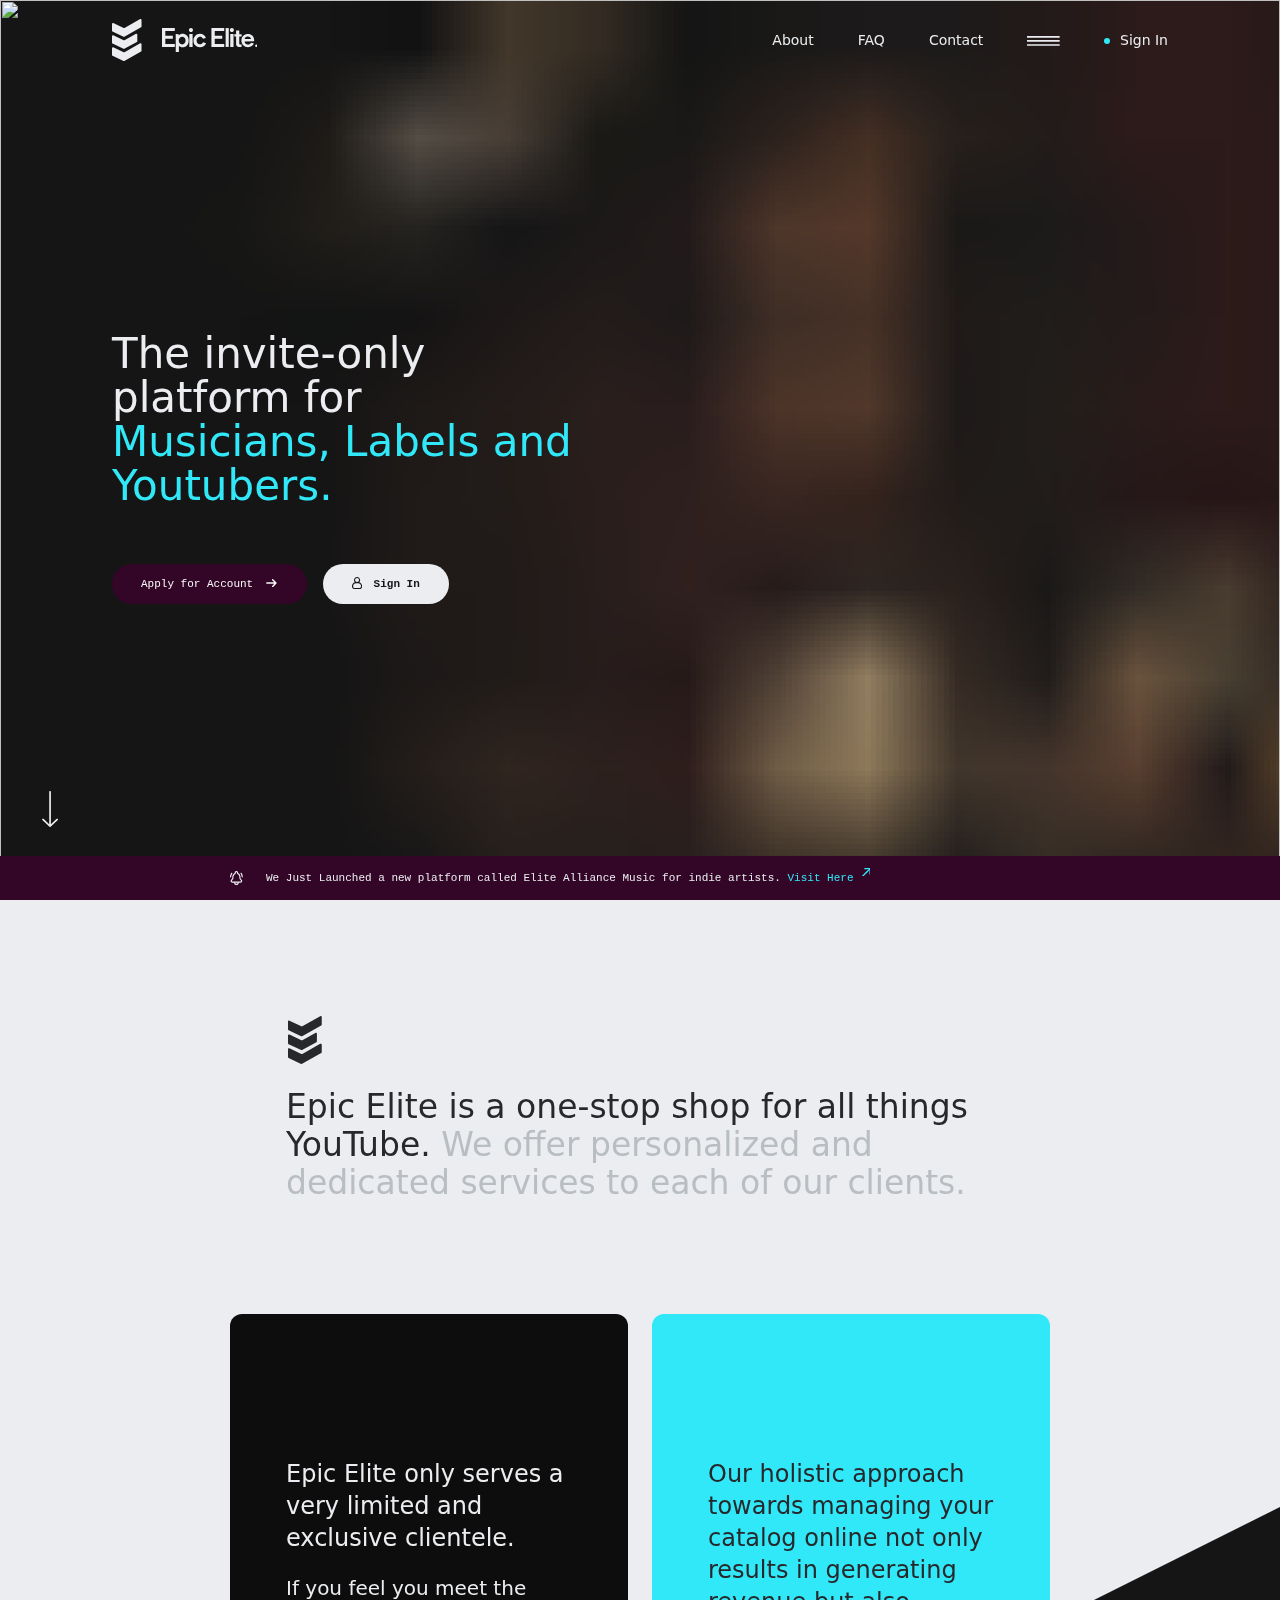
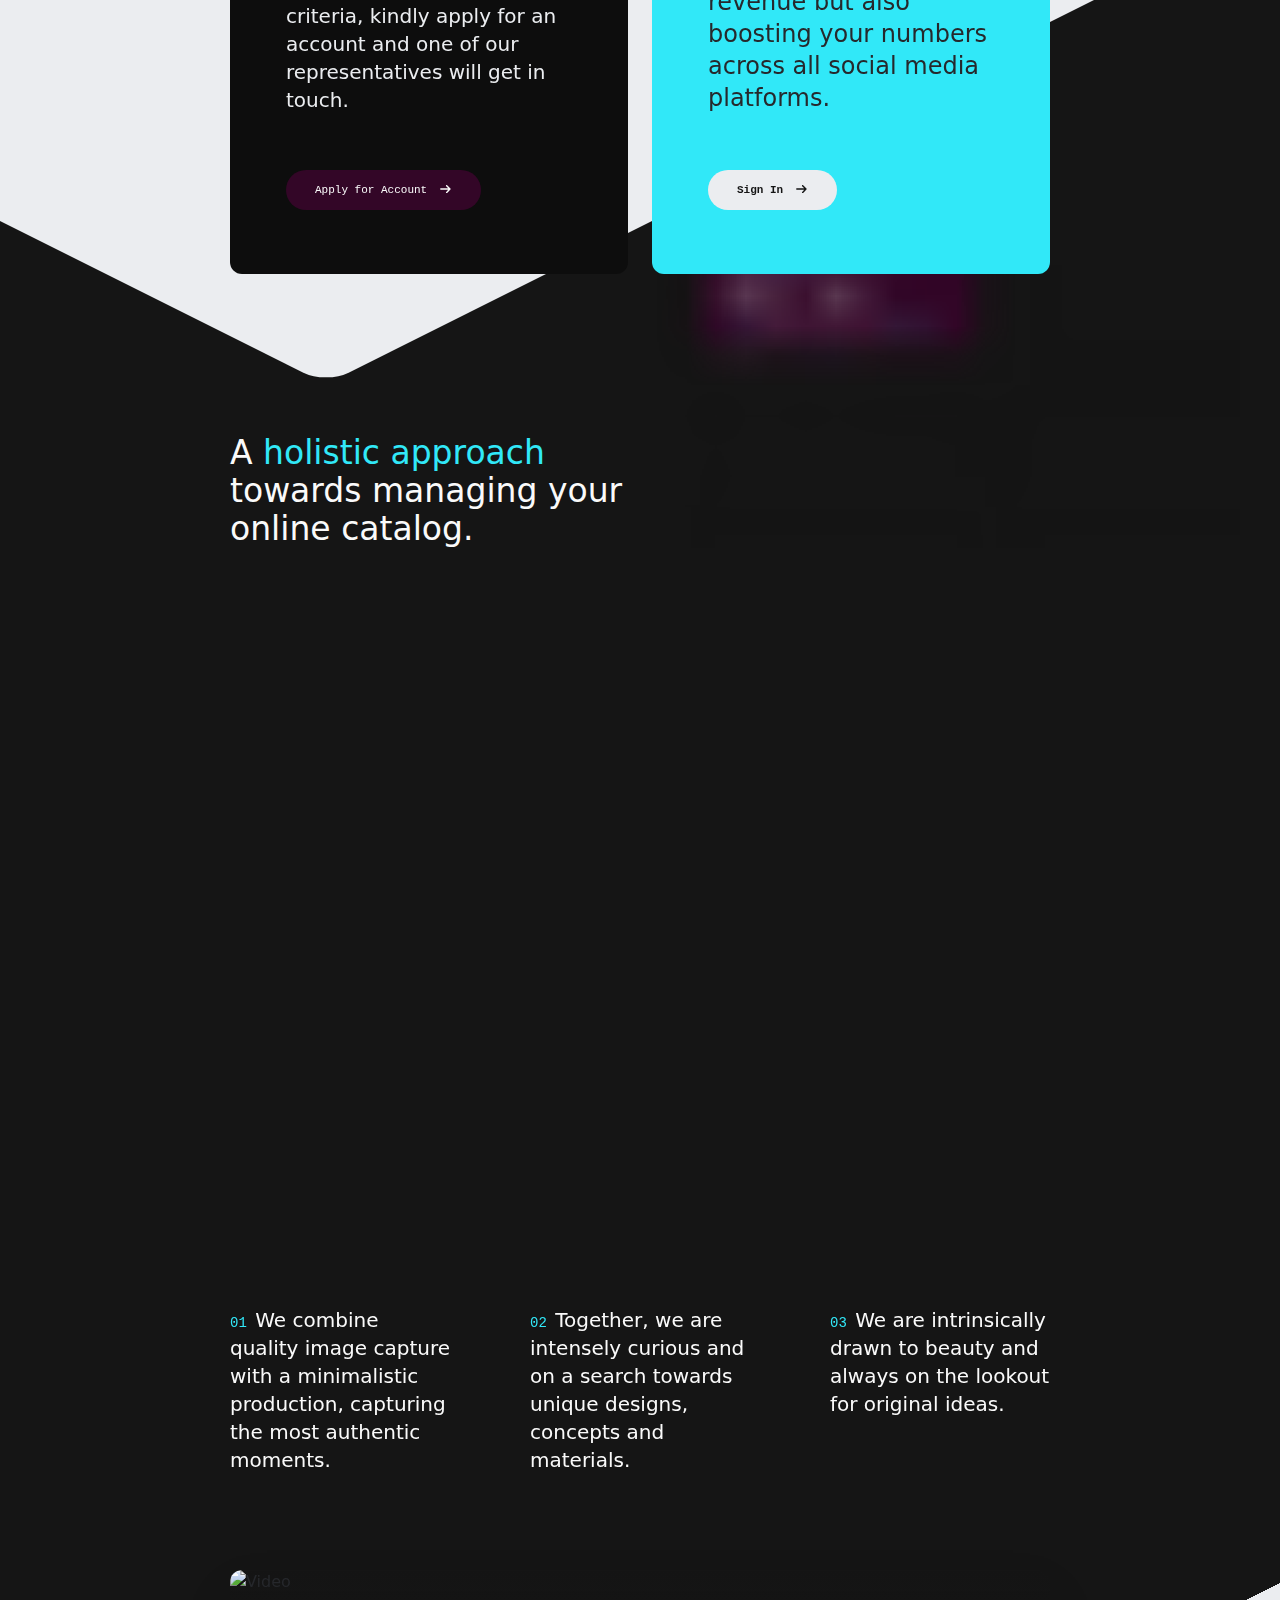
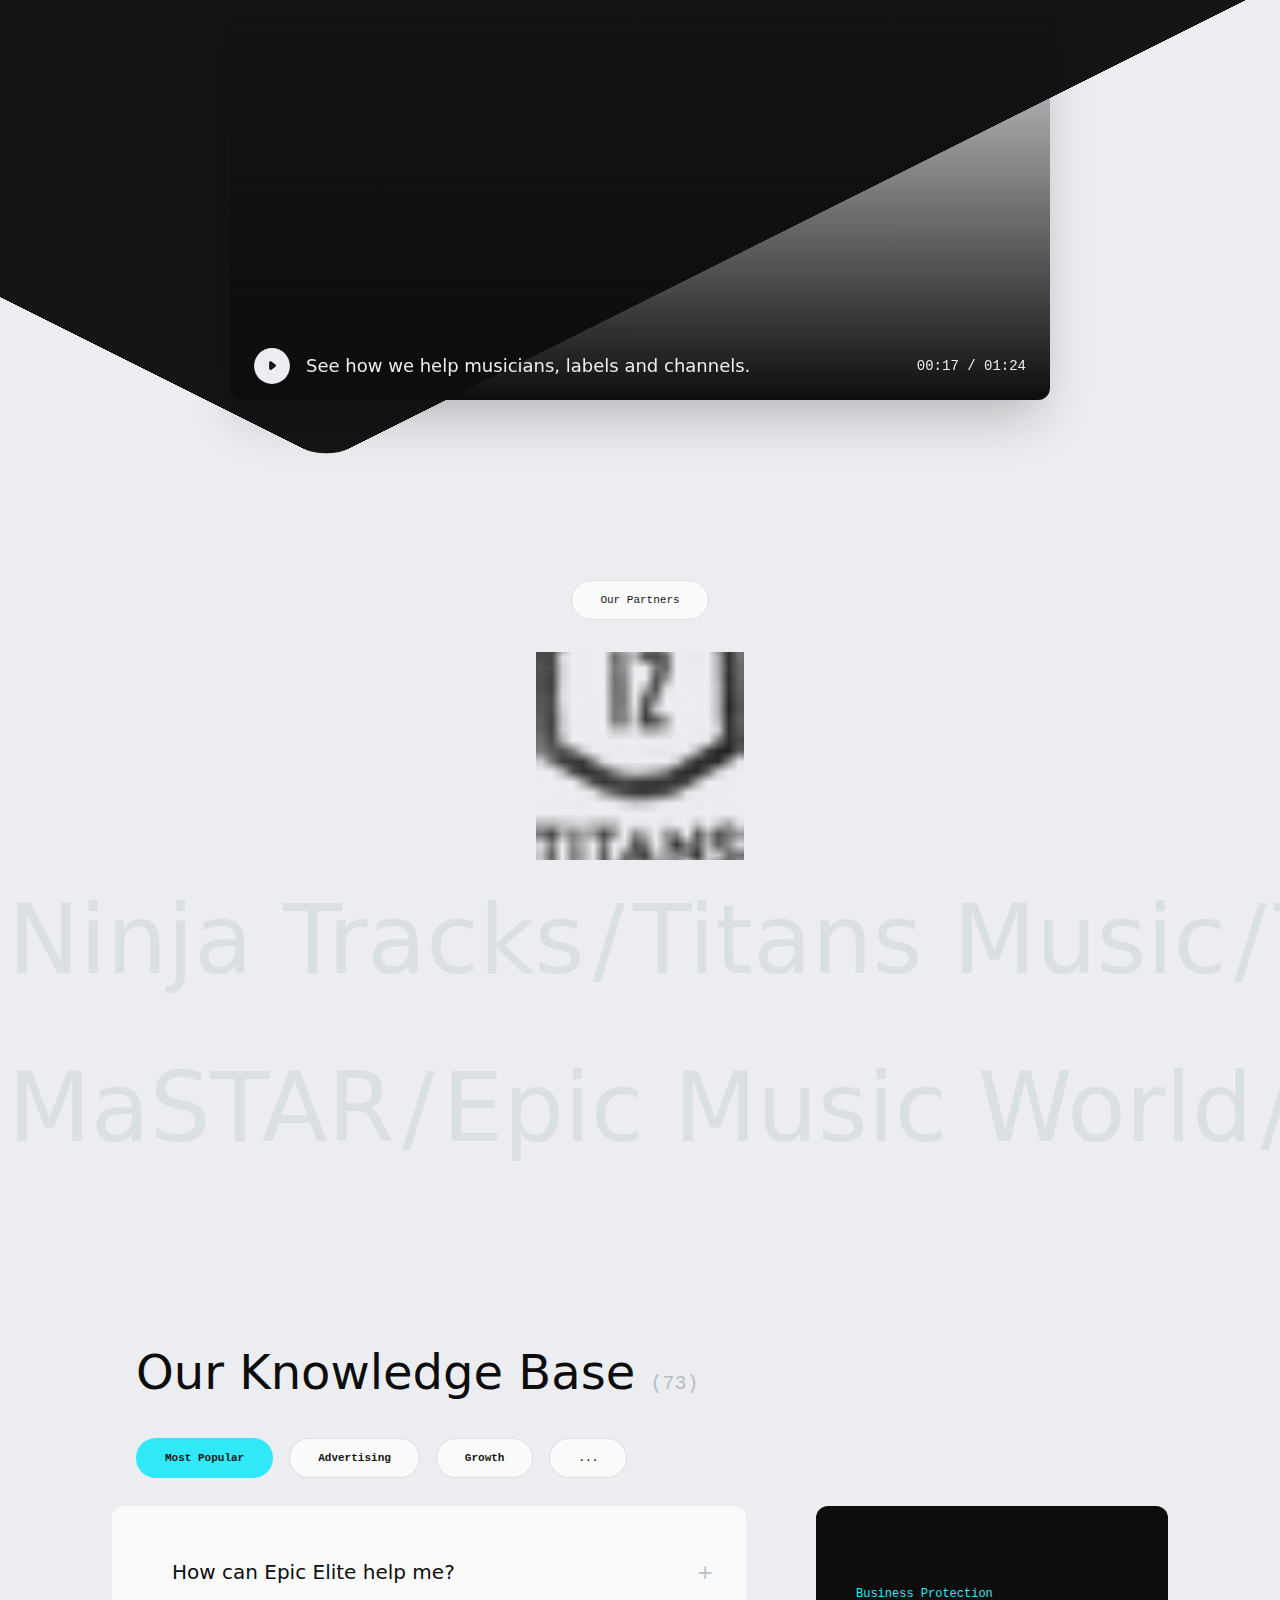
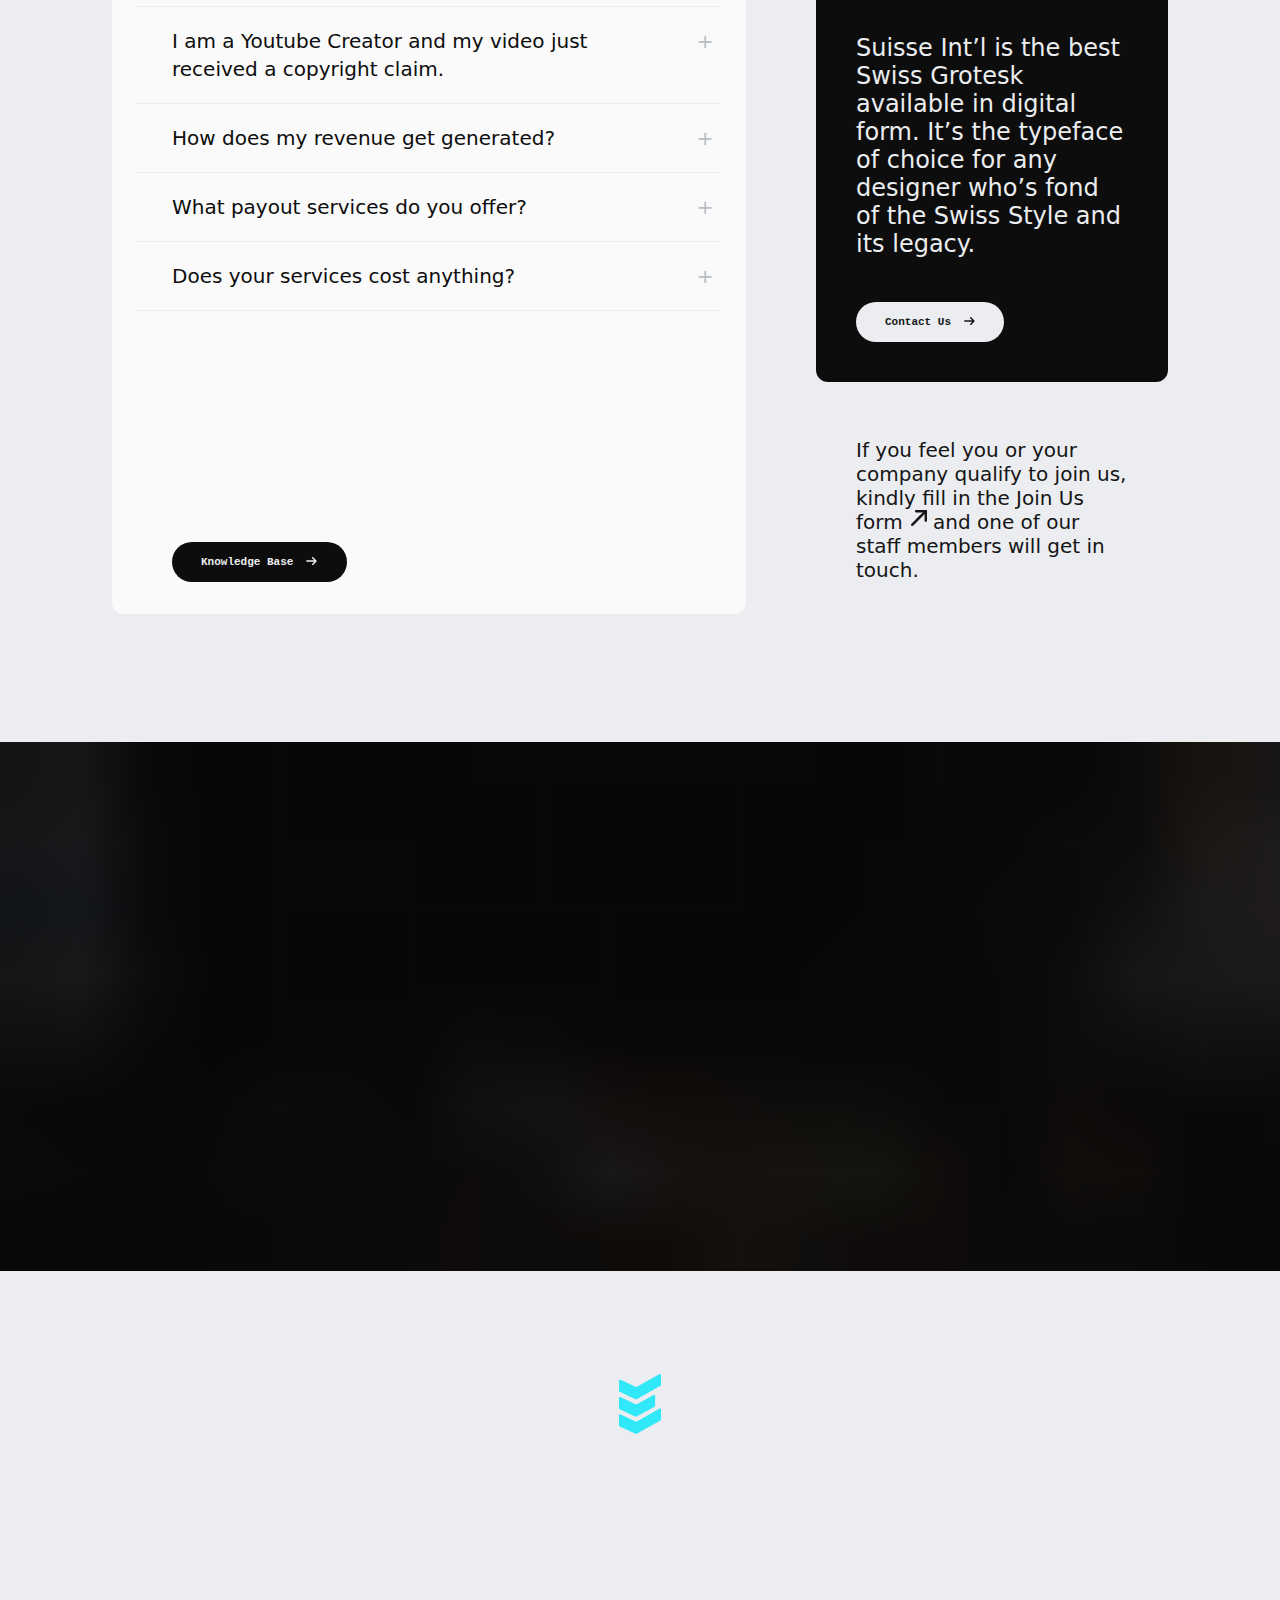
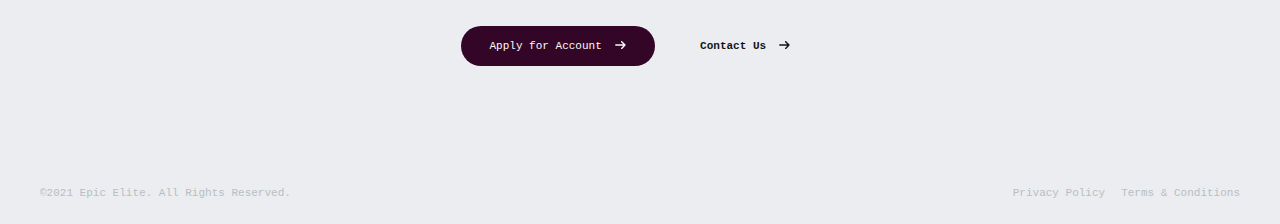
==== index.html @ c5bb192f "Update." ====
<!DOCTYPE html><html class="text-sm xs:text-base " lang="en"><head><meta charSet="utf-8"/><meta http-equiv="x-ua-compatible" content="ie=edge"/><meta name="viewport" content="width=device-width, initial-scale=1, shrink-to-fit=no"/><style data-href="/epic-elite-preview/styles.11c359c28d07f5a5b2ed.css" id="gatsby-global-css">/*! modern-normalize v1.0.0 | MIT License | https://github.com/sindresorhus/modern-normalize */:root{-moz-tab-size:4;-o-tab-size:4;tab-size:4}html{line-height:1.15;-webkit-text-size-adjust:100%}body{margin:0;font-family:system-ui,-apple-system,Segoe UI,Roboto,Helvetica,Arial,sans-serif,Apple Color Emoji,Segoe UI Emoji}hr{height:0;color:inherit}abbr[title]{-webkit-text-decoration:underline dotted;text-decoration:underline dotted}b,strong{font-weight:bolder}code,kbd,pre,samp{font-family:ui-monospace,SFMono-Regular,Consolas,Liberation Mono,Menlo,monospace;font-size:1em}small{font-size:80%}sub,sup{font-size:75%;line-height:0;position:relative;vertical-align:baseline}sub{bottom:-.25em}sup{top:-.5em}table{text-indent:0;border-color:inherit}button,input,optgroup,select,textarea{font-family:inherit;font-size:100%;line-height:1.15;margin:0}button,select{text-transform:none}[type=button],button{-webkit-appearance:button}legend{padding:0}progress{vertical-align:baseline}[type=search]{-webkit-appearance:textfield;outline-offset:-2px}summary{display:list-item}blockquote,dd,dl,figure,h1,h2,h3,h4,h5,h6,hr,p,pre{margin:0}button{background-color:transparent;background-image:none}button:focus{outline:1px dotted;outline:5px auto -webkit-focus-ring-color}fieldset,ol,ul{margin:0;padding:0}ol,ul{list-style:none}html{font-family:ui-sans-serif,system-ui,-apple-system,BlinkMacSystemFont,Segoe UI,Roboto,Helvetica Neue,Arial,Noto Sans,sans-serif,Apple Color Emoji,Segoe UI Emoji,Segoe UI Symbol,Noto Color Emoji;line-height:1.5}body{font-family:inherit;line-height:inherit}*,:after,:before{box-sizing:border-box;border:0 solid}hr{border-top-width:1px}img{border-style:solid}textarea{resize:vertical}input::-moz-placeholder,textarea::-moz-placeholder{color:#a1a1aa}input:-ms-input-placeholder,textarea:-ms-input-placeholder{color:#a1a1aa}input::placeholder,textarea::placeholder{color:#a1a1aa}button{cursor:pointer}table{border-collapse:collapse}h1,h2,h3,h4,h5,h6{font-size:inherit;font-weight:inherit}a{color:inherit;text-decoration:inherit}button,input,optgroup,select,textarea{padding:0;line-height:inherit;color:inherit}code,kbd,pre,samp{font-family:SuisseIntlMono,ui-monospace,SFMono-Regular,Menlo,Monaco,Consolas,Liberation Mono,Courier New,monospace}audio,canvas,embed,iframe,img,object,svg,video{display:block;vertical-align:middle}img,video{max-width:100%;height:auto}@font-face{font-family:SuisseIntl;src:url(/epic-elite-preview/static/SuisseIntl-Light-WebS-f8824be6ed059d45e44c46c1f932674c.woff2) format("woff2"),url(/epic-elite-preview/static/SuisseIntl-Light-WebS-4007d132db6f1e85c725790a48ce0bf6.woff) format("woff");font-weight:300}@font-face{font-family:SuisseIntl;src:url(/epic-elite-preview/static/SuisseIntl-Regular-WebS-5ff578be98a31a99629e8169b3c904de.woff2) format("woff2"),url(/epic-elite-preview/static/SuisseIntl-Regular-WebS-151e90fe9764a5acf5f87de515013ade.woff) format("woff");font-weight:400}@font-face{font-family:SuisseIntl;src:url(/epic-elite-preview/static/SuisseIntl-Medium-WebS-ca8c90bfd9bf7d0f5878b48154778ba2.woff2) format("woff2"),url(/epic-elite-preview/static/SuisseIntl-Medium-WebS-573bd0b47318592eb37b02f3f6112cc3.woff) format("woff");font-weight:500}@font-face{font-family:SuisseIntl-Book;src:url(/epic-elite-preview/static/SuisseIntl-Book-WebS-4b167959e159b3b4cd3cc1da52bb8caf.woff2) format("woff2"),url(/epic-elite-preview/static/SuisseIntl-Book-WebS-9c6cf158dfda674372c319f5f27ee420.woff) format("woff");font-weight:400}@font-face{font-family:SuisseIntlMono;src:url(/epic-elite-preview/static/SuisseIntlMono-Regular-WebS-38ff3aaf29e0e91bfab7ce8d42f4fb6e.woff2) format("woff2"),url(/epic-elite-preview/static/SuisseIntlMono-Regular-WebS-63fe7003e4765cb9dc48a9b62ec80e4e.woff) format("woff");font-weight:400}@font-face{font-family:SuisseIntlMono;src:url(/epic-elite-preview/static/SuisseIntlMono-Bold-WebS-b13ec246a9d23d442c536a3d70c9d8c6.woff2) format("woff2"),url(/epic-elite-preview/static/SuisseIntlMono-Bold-WebS-769e8296e15767ceac8d1a0e353f5a63.woff) format("woff");font-weight:700}.container{box-sizing:content-box;margin-left:auto;margin-right:auto;max-width:820px;padding-left:2.25rem;padding-right:2.25rem}@media (min-width:640px){.container{padding-left:4rem;padding-right:4rem}}@media (min-width:768px){.container{padding-left:7rem;padding-right:7rem}}.wide-container{box-sizing:content-box;margin-left:auto;margin-right:auto;max-width:820px;padding-left:2.25rem;padding-right:2.25rem}@media (min-width:640px){.wide-container{padding-left:4rem;padding-right:4rem}}@media (min-width:768px){.wide-container{padding-left:7rem;padding-right:7rem}}@media (min-width:1280px){.wide-container{max-width:1056px}}.space-y-1>:not([hidden])~:not([hidden]){--tw-space-y-reverse:0;margin-top:calc(0.25rem*(1 - var(--tw-space-y-reverse)));margin-bottom:calc(0.25rem*var(--tw-space-y-reverse))}.space-y-2>:not([hidden])~:not([hidden]){--tw-space-y-reverse:0;margin-top:calc(0.5rem*(1 - var(--tw-space-y-reverse)));margin-bottom:calc(0.5rem*var(--tw-space-y-reverse))}.space-x-4>:not([hidden])~:not([hidden]){--tw-space-x-reverse:0;margin-right:calc(1rem*var(--tw-space-x-reverse));margin-left:calc(1rem*(1 - var(--tw-space-x-reverse)))}.space-x-5>:not([hidden])~:not([hidden]){--tw-space-x-reverse:0;margin-right:calc(1.25rem*var(--tw-space-x-reverse));margin-left:calc(1.25rem*(1 - var(--tw-space-x-reverse)))}.space-y-10>:not([hidden])~:not([hidden]){--tw-space-y-reverse:0;margin-top:calc(2.5rem*(1 - var(--tw-space-y-reverse)));margin-bottom:calc(2.5rem*var(--tw-space-y-reverse))}.space-x-11>:not([hidden])~:not([hidden]){--tw-space-x-reverse:0;margin-right:calc(2.75rem*var(--tw-space-x-reverse));margin-left:calc(2.75rem*(1 - var(--tw-space-x-reverse)))}.space-y-14>:not([hidden])~:not([hidden]){--tw-space-y-reverse:0;margin-top:calc(3.5rem*(1 - var(--tw-space-y-reverse)));margin-bottom:calc(3.5rem*var(--tw-space-y-reverse))}.space-y-20>:not([hidden])~:not([hidden]){--tw-space-y-reverse:0;margin-top:calc(5rem*(1 - var(--tw-space-y-reverse)));margin-bottom:calc(5rem*var(--tw-space-y-reverse))}.space-y-24>:not([hidden])~:not([hidden]){--tw-space-y-reverse:0;margin-top:calc(6rem*(1 - var(--tw-space-y-reverse)));margin-bottom:calc(6rem*var(--tw-space-y-reverse))}.bg-primary{--tw-bg-opacity:1;background-color:rgba(49,232,248,var(--tw-bg-opacity))}.bg-secondary{--tw-bg-opacity:1;background-color:rgba(51,6,39,var(--tw-bg-opacity))}.bg-n-100{--tw-bg-opacity:1;background-color:rgba(250,250,250,var(--tw-bg-opacity))}.bg-n-200{--tw-bg-opacity:1;background-color:rgba(235,237,240,var(--tw-bg-opacity))}.bg-n-300{--tw-bg-opacity:1;background-color:rgba(218,223,226,var(--tw-bg-opacity))}.bg-n-800{--tw-bg-opacity:1;background-color:rgba(21,21,21,var(--tw-bg-opacity))}.bg-n-900{--tw-bg-opacity:1;background-color:rgba(13,13,13,var(--tw-bg-opacity))}.bg-gradient-to-t{background-image:linear-gradient(0deg,var(--tw-gradient-stops))}.bg-gradient-to-b{background-image:linear-gradient(180deg,var(--tw-gradient-stops))}.from-transparent{--tw-gradient-from:transparent;--tw-gradient-stops:var(--tw-gradient-from),var(--tw-gradient-to,transparent)}.from-n-900{--tw-gradient-from:#0d0d0d;--tw-gradient-stops:var(--tw-gradient-from),var(--tw-gradient-to,rgba(13,13,13,0))}.to-transparent{--tw-gradient-to:transparent}.to-n-800{--tw-gradient-to:#151515}.border-transparent{border-color:transparent}.border-n-300{--tw-border-opacity:1;border-color:rgba(218,223,226,var(--tw-border-opacity))}.rounded-xl{border-radius:.75rem}.rounded-2xl{border-radius:1rem}.rounded-full{border-radius:9999px}.border{border-width:1px}.border-b{border-bottom-width:1px}.box-border{box-sizing:border-box}.block{display:block}.inline-block{display:inline-block}.inline{display:inline}.flex{display:flex}.table{display:table}.hidden{display:none}.flex-row{flex-direction:row}.flex-col{flex-direction:column}.flex-wrap{flex-wrap:wrap}.items-start{align-items:flex-start}.items-end{align-items:flex-end}.items-center{align-items:center}.justify-center{justify-content:center}.justify-between{justify-content:space-between}.flex-1{flex:1 1 0%}.flex-grow{flex-grow:1}.children\:flex-shrink-0>*,.flex-shrink-0{flex-shrink:0}.font-mono{font-family:SuisseIntlMono,ui-monospace,SFMono-Regular,Menlo,Monaco,Consolas,Liberation Mono,Courier New,monospace}.font-base{font-family:SuisseIntl,ui-sans-serif,system-ui,-apple-system,BlinkMacSystemFont,Segoe UI,Roboto,Helvetica Neue,Arial,Noto Sans,sans-serif,Apple Color Emoji,Segoe UI Emoji,Segoe UI Symbol,Noto Color Emoji}.font-book{font-family:SuisseIntl-Book,ui-sans-serif,system-ui,-apple-system,BlinkMacSystemFont,Segoe UI,Roboto,Helvetica Neue,Arial,Noto Sans,sans-serif,Apple Color Emoji,Segoe UI Emoji,Segoe UI Symbol,Noto Color Emoji}.font-light{font-weight:300}.font-normal{font-weight:400}.font-medium{font-weight:500}.font-bold{font-weight:700}.h-1{height:.25rem}.h-3{height:.75rem}.h-20{height:5rem}.h-52{height:13rem}.h-430{height:430px}.h-620{height:620px}.h-1000{height:1056px}.h-1\.5{height:.375rem}.h-full{height:100%}.h-screen{height:100vh}@supports (-webkit-touch-callout:none){.h-screen{height:-webkit-fill-available}}.text-70{font-size:70%}.text-80{font-size:80%}.text-90{font-size:90%}.text-xs{font-size:.75rem;line-height:1rem}.text-sm{font-size:.875rem;line-height:1.25rem}.text-base{font-size:1rem;line-height:1.5rem}.text-lg{font-size:1.125rem}.text-lg,.text-xl{line-height:1.75rem}.text-xl{font-size:1.25rem}.text-2xl{font-size:1.5rem;line-height:2rem}.text-3xl{font-size:1.875rem;line-height:2.25rem}.text-4xl{font-size:2.25rem;line-height:2.5rem}.text-5xl{font-size:3rem;line-height:1}.text-6xl{font-size:3.75rem;line-height:1}.text-2xs{font-size:.6875rem;line-height:.875rem}.text-3\.5xl{font-size:2.0625rem;line-height:2.375rem}.text-4\.5xl{font-size:2.625rem;line-height:2.75rem}.leading-5{line-height:1.25rem}.leading-6{line-height:1.5rem}.leading-7{line-height:1.75rem}.leading-8{line-height:2rem}.mt-2{margin-top:.5rem}.mr-2{margin-right:.5rem}.ml-2{margin-left:.5rem}.mr-3{margin-right:.75rem}.ml-3{margin-left:.75rem}.mr-4{margin-right:1rem}.ml-4{margin-left:1rem}.mt-5{margin-top:1.25rem}.mb-5{margin-bottom:1.25rem}.mt-6{margin-top:1.5rem}.mb-6{margin-bottom:1.5rem}.mt-8{margin-top:2rem}.mb-9{margin-bottom:2.25rem}.ml-9{margin-left:2.25rem}.mt-10{margin-top:2.5rem}.mt-11{margin-top:2.75rem}.mb-11{margin-bottom:2.75rem}.mb-12{margin-bottom:3rem}.mt-16{margin-top:4rem}.mb-16{margin-bottom:4rem}.mb-20{margin-bottom:5rem}.mr-2\.5{margin-right:.625rem}.-mt-20{margin-top:-5rem}.-mb-260{margin-bottom:-260px}.-mt-360{margin-top:-360px}.max-h-0{max-height:0}.max-h-60{max-height:15rem}.max-w-480{max-width:480px}.min-h-11{min-height:2.75rem}.min-h-36{min-height:9rem}.min-h-260{min-height:260px}.min-h-360{min-height:360px}.min-h-480{min-height:480px}.min-h-560{min-height:560px}.min-h-full{min-height:100%}.min-h-screen{min-height:100vh}@supports (-webkit-touch-callout:none){.min-h-screen{min-height:-webkit-fill-available}}.object-cover{-o-object-fit:cover;object-fit:cover}.opacity-0{opacity:0}.focus\:outline-none:focus{outline:2px solid transparent;outline-offset:2px}.overflow-hidden{overflow:hidden}.overflow-y-auto{overflow-y:auto}.overflow-x-hidden{overflow-x:hidden}.p-5{padding:1.25rem}.px-2{padding-left:.5rem;padding-right:.5rem}.py-3{padding-top:.75rem;padding-bottom:.75rem}.py-4{padding-top:1rem;padding-bottom:1rem}.py-5{padding-top:1.25rem;padding-bottom:1.25rem}.px-6{padding-left:1.5rem;padding-right:1.5rem}.px-7{padding-left:1.75rem;padding-right:1.75rem}.px-8{padding-left:2rem;padding-right:2rem}.px-9{padding-left:2.25rem;padding-right:2.25rem}.px-10{padding-left:2.5rem;padding-right:2.5rem}.px-12{padding-left:3rem;padding-right:3rem}.py-14{padding-top:3.5rem;padding-bottom:3.5rem}.px-14{padding-left:3.5rem;padding-right:3.5rem}.py-24{padding-top:6rem;padding-bottom:6rem}.py-28{padding-top:7rem;padding-bottom:7rem}.pt-1{padding-top:.25rem}.pb-3{padding-bottom:.75rem}.pt-4{padding-top:1rem}.pt-6{padding-top:1.5rem}.pb-8{padding-bottom:2rem}.pl-9{padding-left:2.25rem}.pb-12{padding-bottom:3rem}.pt-14{padding-top:3.5rem}.pb-14{padding-bottom:3.5rem}.pb-16{padding-bottom:4rem}.pt-20{padding-top:5rem}.pt-32{padding-top:8rem}.pt-36{padding-top:9rem}.pt-40{padding-top:10rem}.fixed{position:fixed}.absolute{position:absolute}.relative{position:relative}.inset-0{top:0;right:0;bottom:0;left:0}.top-0{top:0}.left-0{left:0}.bottom-1{bottom:.25rem}.left-8{left:2rem}.bottom-20{bottom:5rem}.bottom-px{bottom:1px}.left-px{left:1px}.bottom-1\.5{bottom:.375rem}.-top-3{top:-.75rem}.top-1\/2{top:50%}.left-1\/2{left:50%}.resize{resize:both}*{--tw-shadow:0 0 transparent}.shadow-2xl{--tw-shadow:0 25px 50px -12px rgba(0,0,0,0.25);box-shadow:var(--tw-ring-offset-shadow,0 0 transparent),var(--tw-ring-shadow,0 0 transparent),var(--tw-shadow)}*{--tw-ring-inset:var(--tw-empty,/*!*/ /*!*/);--tw-ring-offset-width:0px;--tw-ring-offset-color:#fff;--tw-ring-color:rgba(59,130,246,0.5);--tw-ring-offset-shadow:0 0 transparent;--tw-ring-shadow:0 0 transparent}.focus\:ring-4:focus{--tw-ring-offset-shadow:var(--tw-ring-inset) 0 0 0 var(--tw-ring-offset-width) var(--tw-ring-offset-color);--tw-ring-shadow:var(--tw-ring-inset) 0 0 0 calc(4px + var(--tw-ring-offset-width)) var(--tw-ring-color);box-shadow:var(--tw-ring-offset-shadow),var(--tw-ring-shadow),var(--tw-shadow,0 0 transparent)}.text-center{text-align:center}.text-primary{--tw-text-opacity:1;color:rgba(49,232,248,var(--tw-text-opacity))}.text-n-100{--tw-text-opacity:1;color:rgba(250,250,250,var(--tw-text-opacity))}.text-n-200{--tw-text-opacity:1;color:rgba(235,237,240,var(--tw-text-opacity))}.text-n-300{--tw-text-opacity:1;color:rgba(218,223,226,var(--tw-text-opacity))}.text-n-400{--tw-text-opacity:1;color:rgba(184,190,194,var(--tw-text-opacity))}.text-n-700{--tw-text-opacity:1;color:rgba(38,40,44,var(--tw-text-opacity))}.text-n-800{--tw-text-opacity:1;color:rgba(21,21,21,var(--tw-text-opacity))}.hover\:text-n-900:hover,.text-n-900{--tw-text-opacity:1;color:rgba(13,13,13,var(--tw-text-opacity))}.uppercase{text-transform:uppercase}.hover\:underline:hover{text-decoration:underline}.align-middle{vertical-align:middle}.whitespace-nowrap{white-space:nowrap}.w-1{width:.25rem}.w-9{width:2.25rem}.w-52{width:13rem}.w-600{width:600px}.w-1000{width:1056px}.w-1\.5{width:.375rem}.w-1\/2{width:50%}.w-11\/12{width:91.666667%}.w-full{width:100%}.z-10{z-index:10}.transform{--tw-translate-x:0;--tw-translate-y:0;--tw-rotate:0;--tw-skew-x:0;--tw-skew-y:0;--tw-scale-x:1;--tw-scale-y:1;transform:translateX(var(--tw-translate-x)) translateY(var(--tw-translate-y)) rotate(var(--tw-rotate)) skewX(var(--tw-skew-x)) skewY(var(--tw-skew-y)) scaleX(var(--tw-scale-x)) scaleY(var(--tw-scale-y))}.origin-left{transform-origin:left}.origin-top-left{transform-origin:top left}.scale-x-200{--tw-scale-x:2}.rotate-90{--tw-rotate:90deg}.-rotate-135{--tw-rotate:-135deg}.translate-x-24{--tw-translate-x:6rem}.-translate-x-1\/2{--tw-translate-x:-50%}.-translate-x-1\/3{--tw-translate-x:-33.333333%}.translate-y-620{--tw-translate-y:620px}.-translate-y-1\/2{--tw-translate-y:-50%}.transition-all{transition-property:all;transition-timing-function:cubic-bezier(.4,0,.2,1);transition-duration:.15s}.ease-out{transition-timing-function:cubic-bezier(0,0,.2,1)}.duration-1000{transition-duration:1s}@-webkit-keyframes spin{to{transform:rotate(1turn)}}@keyframes spin{to{transform:rotate(1turn)}}@-webkit-keyframes ping{75%,to{transform:scale(2);opacity:0}}@keyframes ping{75%,to{transform:scale(2);opacity:0}}@-webkit-keyframes pulse{50%{opacity:.5}}@keyframes pulse{50%{opacity:.5}}@-webkit-keyframes bounce{0%,to{transform:translateY(-25%);-webkit-animation-timing-function:cubic-bezier(.8,0,1,1);animation-timing-function:cubic-bezier(.8,0,1,1)}50%{transform:none;-webkit-animation-timing-function:cubic-bezier(0,0,.2,1);animation-timing-function:cubic-bezier(0,0,.2,1)}}@keyframes bounce{0%,to{transform:translateY(-25%);-webkit-animation-timing-function:cubic-bezier(.8,0,1,1);animation-timing-function:cubic-bezier(.8,0,1,1)}50%{transform:none;-webkit-animation-timing-function:cubic-bezier(0,0,.2,1);animation-timing-function:cubic-bezier(0,0,.2,1)}}@-webkit-keyframes moveLine{to{transform:translateX(-65%)}}@keyframes moveLine{to{transform:translateX(-65%)}}@-webkit-keyframes moveLineReverse{0%{transform:translateX(-65%)}to{transform:translateX(0)}}@keyframes moveLineReverse{0%{transform:translateX(-65%)}to{transform:translateX(0)}}.animate-move-line{-webkit-animation:moveLine 12s linear infinite;animation:moveLine 12s linear infinite}.animate-move-line-paused{-webkit-animation:moveLine 12s linear infinite paused;animation:moveLine 12s linear infinite paused}.animate-move-line-reverse{-webkit-animation:moveLineReverse 12s linear infinite;animation:moveLineReverse 12s linear infinite}.animate-move-line-reverse-paused{-webkit-animation:moveLineReverse 12s linear infinite paused;animation:moveLineReverse 12s linear infinite paused}@media (min-width:640px){.sm\:flex{display:flex}.sm\:justify-between{justify-content:space-between}.sm\:-mx-10{margin-left:-2.5rem;margin-right:-2.5rem}.sm\:px-0{padding-left:0;padding-right:0}.sm\:py-6{padding-top:1.5rem;padding-bottom:1.5rem}.sm\:px-10{padding-left:2.5rem;padding-right:2.5rem}.sm\:px-28{padding-left:7rem;padding-right:7rem}.sm\:w-1\/2{width:50%}}@media (min-width:768px){.md\:block{display:block}.md\:hidden{display:none}.md\:text-4xl{font-size:2.25rem;line-height:2.5rem}.md\:text-4\.5xl{font-size:2.625rem;line-height:2.75rem}.md\:mb-20{margin-bottom:5rem}.md\:mt-32{margin-top:8rem}.md\:max-h-40{max-height:10rem}.md\:px-14{padding-left:3.5rem;padding-right:3.5rem}.md\:px-28{padding-left:7rem;padding-right:7rem}.md\:pl-6{padding-left:1.5rem}}@media (min-width:1024px){.lg\:space-y-0>:not([hidden])~:not([hidden]){--tw-space-y-reverse:0;margin-top:calc(0px*(1 - var(--tw-space-y-reverse)));margin-bottom:calc(0px*var(--tw-space-y-reverse))}.lg\:space-x-4>:not([hidden])~:not([hidden]){--tw-space-x-reverse:0;margin-right:calc(1rem*var(--tw-space-x-reverse));margin-left:calc(1rem*(1 - var(--tw-space-x-reverse)))}.lg\:space-x-6>:not([hidden])~:not([hidden]){--tw-space-x-reverse:0;margin-right:calc(1.5rem*var(--tw-space-x-reverse));margin-left:calc(1.5rem*(1 - var(--tw-space-x-reverse)))}.lg\:space-y-8>:not([hidden])~:not([hidden]){--tw-space-y-reverse:0;margin-top:calc(2rem*(1 - var(--tw-space-y-reverse)));margin-bottom:calc(2rem*var(--tw-space-y-reverse))}.lg\:block{display:block}.lg\:inline{display:inline}.lg\:flex-row{flex-direction:row}.lg\:items-stretch{align-items:stretch}.lg\:text-xl{font-size:1.25rem;line-height:1.75rem}.lg\:text-5xl{font-size:3rem;line-height:1}.lg\:text-8xl{font-size:6rem;line-height:1}.lg\:leading-6{line-height:1.5rem}.lg\:leading-7{line-height:1.75rem}.lg\:mb-0{margin-bottom:0}.lg\:ml-4{margin-left:1rem}.lg\:mt-7{margin-top:1.75rem}.lg\:mb-8{margin-bottom:2rem}.lg\:mt-10{margin-top:2.5rem}.lg\:mb-11{margin-bottom:2.75rem}.lg\:mt-14{margin-top:3.5rem}.lg\:mb-24{margin-bottom:6rem}.lg\:mb-32{margin-bottom:8rem}.lg\:mt-36{margin-top:9rem}.lg\:max-h-60{max-height:15rem}.lg\:py-5{padding-top:1.25rem;padding-bottom:1.25rem}.lg\:px-6{padding-left:1.5rem;padding-right:1.5rem}.lg\:px-7{padding-left:1.75rem;padding-right:1.75rem}.lg\:py-8{padding-top:2rem;padding-bottom:2rem}.lg\:px-10{padding-left:2.5rem;padding-right:2.5rem}.lg\:pb-4{padding-bottom:1rem}.lg\:pt-6{padding-top:1.5rem}.lg\:pb-10{padding-bottom:2.5rem}.lg\:pb-40{padding-bottom:10rem}.lg\:static{position:static}.lg\:w-1\/2{width:50%}.lg\:w-1\/3{width:33.333333%}.lg\:w-2\/5{width:40%}.lg\:w-3\/5{width:60%}.lg\:-translate-x-0,.lg\:translate-x-0{--tw-translate-x:0px}.lg\:translate-y-0{--tw-translate-y:0px}.lg\:-translate-y-1\/2{--tw-translate-y:-50%}}@media (min-width:1280px){.xl\:max-h-40{max-height:10rem}.xl\:w-2\/6{width:33.333333%}}@media (min-width:420px){.xs\:text-base{font-size:1rem;line-height:1.5rem}.xs\:min-h-560{min-height:560px}.xs\:min-h-620{min-height:620px}}</style><meta name="generator" content="Gatsby 2.32.9"/><title data-react-helmet="true">Epic Elite</title><meta data-react-helmet="true" charSet="utf-8"/><meta data-react-helmet="true" name="description" content="An Exclusive, Invitation-only Service, for Musicians, Labels and YouTube Channels."/><meta data-react-helmet="true" property="og:title" content="Epic Elite"/><meta data-react-helmet="true" property="og:description" content="An Exclusive, Invitation-only Service, for Musicians, Labels and YouTube Channels."/><meta data-react-helmet="true" property="og:type" content="website"/><link rel="icon" href="/epic-elite-preview/favicon-32x32.png?v=8f81ff68b4ceff0e3e2f33821e4aaac2" type="image/png"/><link rel="icon" href="/epic-elite-preview/favicon.svg?v=8f81ff68b4ceff0e3e2f33821e4aaac2" type="image/svg+xml"/><link rel="manifest" href="/epic-elite-preview/manifest.webmanifest" crossorigin="anonymous"/><link rel="apple-touch-icon" sizes="48x48" href="/epic-elite-preview/icons/icon-48x48.png?v=8f81ff68b4ceff0e3e2f33821e4aaac2"/><link rel="apple-touch-icon" sizes="72x72" href="/epic-elite-preview/icons/icon-72x72.png?v=8f81ff68b4ceff0e3e2f33821e4aaac2"/><link rel="apple-touch-icon" sizes="96x96" href="/epic-elite-preview/icons/icon-96x96.png?v=8f81ff68b4ceff0e3e2f33821e4aaac2"/><link rel="apple-touch-icon" sizes="144x144" href="/epic-elite-preview/icons/icon-144x144.png?v=8f81ff68b4ceff0e3e2f33821e4aaac2"/><link rel="apple-touch-icon" sizes="192x192" href="/epic-elite-preview/icons/icon-192x192.png?v=8f81ff68b4ceff0e3e2f33821e4aaac2"/><link rel="apple-touch-icon" sizes="256x256" href="/epic-elite-preview/icons/icon-256x256.png?v=8f81ff68b4ceff0e3e2f33821e4aaac2"/><link rel="apple-touch-icon" sizes="384x384" href="/epic-elite-preview/icons/icon-384x384.png?v=8f81ff68b4ceff0e3e2f33821e4aaac2"/><link rel="apple-touch-icon" sizes="512x512" href="/epic-elite-preview/icons/icon-512x512.png?v=8f81ff68b4ceff0e3e2f33821e4aaac2"/><style>.gatsby-image-wrapper{position:relative;overflow:hidden}.gatsby-image-wrapper img{all:inherit;bottom:0;height:100%;left:0;margin:0;max-width:none;padding:0;position:absolute;right:0;top:0;width:100%;object-fit:cover}.gatsby-image-wrapper [data-main-image]{opacity:0;transform:translateZ(0);transition:opacity .25s linear;will-change:opacity}.gatsby-image-wrapper-constrained{display:inline-block}</style><noscript><style>.gatsby-image-wrapper noscript [data-main-image]{opacity:1!important}.gatsby-image-wrapper [data-placeholder-image]{opacity:0!important}</style></noscript><script type="module">const e="undefined"!=typeof HTMLImageElement&&"loading"in HTMLImageElement.prototype;e&&document.body.addEventListener("load",(function(e){if(void 0===e.target.dataset.mainImage)return;if(void 0===e.target.dataset.gatsbyImageSsr)return;const t=e.target;let a=null,n=t;for(;null===a&&n;)void 0!==n.parentNode.dataset.gatsbyImageWrapper&&(a=n.parentNode),n=n.parentNode;const o=a.querySelector("[data-placeholder-image]"),r=new Image;r.src=t.currentSrc,r.decode().catch((()=>{})).then((()=>{t.style.opacity=1,o&&(o.style.opacity=0,o.style.transition="opacity 500ms linear")}))}),!0);</script><link as="script" rel="preload" href="/epic-elite-preview/webpack-runtime-8a21cb312d796d2751f6.js"/><link as="script" rel="preload" href="/epic-elite-preview/framework-dbb498007a7447f28d8e.js"/><link as="script" rel="preload" href="/epic-elite-preview/styles-bc72ca78f9bad9fb1f45.js"/><link as="script" rel="preload" href="/epic-elite-preview/app-6b703a1425caf79aadf5.js"/><link as="script" rel="preload" href="/epic-elite-preview/29107295-13f7113f88da008b674a.js"/><link as="script" rel="preload" href="/epic-elite-preview/commons-988664ce38302009ff1f.js"/><link as="script" rel="preload" href="/epic-elite-preview/component---src-pages-index-js-b745244623563af0bdb9.js"/><link as="fetch" rel="preload" href="/epic-elite-preview/page-data/index/page-data.json" crossorigin="anonymous"/><link as="fetch" rel="preload" href="/epic-elite-preview/page-data/sq/d/2468095761.json" crossorigin="anonymous"/><link as="fetch" rel="preload" href="/epic-elite-preview/page-data/app-data.json" crossorigin="anonymous"/></head><body><div id="___gatsby"><div style="outline:none" tabindex="-1" id="gatsby-focus-wrapper"><div class="font-base bg-n-200 text-n-700"><div class="min-h-screen relative bg-n-800 text-n-200"><div class="absolute inset-0 md:hidden"><div data-gatsby-image-wrapper="" style="width:100%;height:60%" class="gatsby-image-wrapper"><img aria-hidden="true" data-placeholder-image="" style="opacity:1;transition:opacity 500ms linear" decoding="async" src="[data-uri]" alt=""/><picture><source type="image/webp" srcSet="/epic-elite-preview/static/1a5d2e75e86411211a6ddc5034a337e2/d15cc/hero-image.webp 1600w" sizes="1600px"/><img data-gatsby-image-ssr="" layout="fixed" data-main-image="" style="object-position:top center;opacity:0" sizes="1600px" decoding="async" loading="eager" src="/epic-elite-preview/static/1a5d2e75e86411211a6ddc5034a337e2/8bb64/hero-image.png" srcSet="/epic-elite-preview/static/1a5d2e75e86411211a6ddc5034a337e2/8bb64/hero-image.png 1600w" alt=""/></picture><noscript><picture><source type="image/webp" srcSet="/epic-elite-preview/static/1a5d2e75e86411211a6ddc5034a337e2/d15cc/hero-image.webp 1600w" sizes="1600px"/><img data-gatsby-image-ssr="" layout="fixed" data-main-image="" style="object-position:top center;opacity:0" sizes="1600px" decoding="async" loading="eager" src="/epic-elite-preview/static/1a5d2e75e86411211a6ddc5034a337e2/8bb64/hero-image.png" srcSet="/epic-elite-preview/static/1a5d2e75e86411211a6ddc5034a337e2/8bb64/hero-image.png 1600w" alt=""/></picture></noscript><script type="module">const t="undefined"!=typeof HTMLImageElement&&"loading"in HTMLImageElement.prototype;if(t){const t=document.querySelectorAll("img[data-main-image]");for(let e of t)e.dataset.src&&(e.setAttribute("src",e.dataset.src),e.removeAttribute("data-src")),e.dataset.srcset&&(e.setAttribute("srcset",e.dataset.srcset),e.removeAttribute("data-srcset")),e.complete&&(e.style.opacity=1)}</script></div><div class="relative -top-3 h-3 bg-gradient-to-b from-transparent to-n-800"></div></div><div class="absolute inset-0 hidden md:block"><div data-gatsby-image-wrapper="" style="width:100%;height:100%" class="gatsby-image-wrapper"><img aria-hidden="true" data-placeholder-image="" style="opacity:1;transition:opacity 500ms linear" decoding="async" src="[data-uri]" alt=""/><picture><source type="image/webp" srcSet="/epic-elite-preview/static/1a5d2e75e86411211a6ddc5034a337e2/d15cc/hero-image.webp 1600w" sizes="1600px"/><img data-gatsby-image-ssr="" layout="fixed" data-main-image="" style="object-position:top center;opacity:0" sizes="1600px" decoding="async" loading="eager" src="/epic-elite-preview/static/1a5d2e75e86411211a6ddc5034a337e2/8bb64/hero-image.png" srcSet="/epic-elite-preview/static/1a5d2e75e86411211a6ddc5034a337e2/8bb64/hero-image.png 1600w" alt=""/></picture><noscript><picture><source type="image/webp" srcSet="/epic-elite-preview/static/1a5d2e75e86411211a6ddc5034a337e2/d15cc/hero-image.webp 1600w" sizes="1600px"/><img data-gatsby-image-ssr="" layout="fixed" data-main-image="" style="object-position:top center;opacity:0" sizes="1600px" decoding="async" loading="eager" src="/epic-elite-preview/static/1a5d2e75e86411211a6ddc5034a337e2/8bb64/hero-image.png" srcSet="/epic-elite-preview/static/1a5d2e75e86411211a6ddc5034a337e2/8bb64/hero-image.png 1600w" alt=""/></picture></noscript><script type="module">const t="undefined"!=typeof HTMLImageElement&&"loading"in HTMLImageElement.prototype;if(t){const t=document.querySelectorAll("img[data-main-image]");for(let e of t)e.dataset.src&&(e.setAttribute("src",e.dataset.src),e.removeAttribute("data-src")),e.dataset.srcset&&(e.setAttribute("srcset",e.dataset.srcset),e.removeAttribute("data-srcset")),e.complete&&(e.style.opacity=1)}</script></div><div class="relative -top-3 h-3 bg-gradient-to-b from-transparent to-n-800"></div></div><div class="relative h-screen min-h-480 xs:min-h-560 flex flex-col justify-between children:flex-shrink-0"><div class="h-20 px-9 md:px-28 flex justify-between items-center"><a href="/" class="block space-x-5"><svg class="text-4.5xl" style="display:inline;height:1em" xmlns="http://www.w3.org/2000/svg" viewBox="0 0 47.741 67.9277"><g fill="currentColor" transform="rotate(0, 23.5, 33.5)"><path transform="matrix(1,0,0,-1,0,47.099)" d="M 0 0 L 0 -10.946 C 0 -11.5 .319 -12.004 .819 -12.241 L 18.63 -20.69 C 19.055 -20.893 19.553 -20.872 19.96 -20.637 L 47.024 -5.416 C 47.468 -5.16 47.741 -4.687 47.741 -4.175 L 47.741 6.479 C 47.741 7.585 46.544 8.274 45.588 7.72 L 20.232 -6.612 C 19.825 -6.85 19.327 -6.87 18.901 -6.669 L 2.046 1.296 C 1.095 1.745 0 1.052 0 0 "></path><path transform="matrix(1,0,0,-1,0,27.571599)" d="M 0 0 L 0 -10.946 C 0 -11.5 .319 -12.004 .819 -12.241 L 18.63 -20.69 C 19.055 -20.893 19.553 -20.872 19.96 -20.637 L 40.203 -9.575 C 40.647 -9.318 40.92 -8.846 40.92 -8.333 L 40.92 2.321 C 40.92 3.426 39.723 4.115 38.768 3.562 L 20.232 -6.613 C 19.825 -6.85 19.327 -6.87 18.901 -6.669 L 2.046 1.296 C 1.095 1.745 0 1.052 0 0 "></path><path transform="matrix(1,0,0,-1,0,7.9153978)" d="M 0 0 L 0 -10.946 C 0 -11.5 .319 -12.004 .819 -12.241 L 18.63 -20.69 C 19.055 -20.893 19.553 -20.872 19.96 -20.637 L 47.024 -5.416 C 47.468 -5.16 47.741 -4.687 47.741 -4.175 L 47.741 6.479 C 47.741 7.585 46.544 8.274 45.588 7.72 L 20.232 -6.612 C 19.825 -6.85 19.327 -6.87 18.901 -6.669 L 2.046 1.296 C 1.095 1.745 0 1.052 0 0 "></path></g></svg><svg class="text-2xl" style="display:inline;height:1em" xmlns="http://www.w3.org/2000/svg" viewBox="0 0 156.787 39.3105"><g fill="currentColor" transform="rotate(0, 78, 19.5)"><path transform="matrix(1,0,0,-1,156.7876,29.016503)" d="M 0 0 C 0 -1.175 -.953 -2.128 -2.128 -2.128 C -3.303 -2.128 -4.255 -1.175 -4.255 0 C -4.255 1.175 -3.303 2.127 -2.128 2.127 C -.953 2.127 0 1.175 0 0 "></path><path transform="matrix(1,0,0,-1,20.9692,.11410141)" d="M 0 0 L 0 -4.833 L -15.533 -4.833 L -15.533 -12.599 L -3.212 -12.599 L -3.212 -17.432 L -15.533 -17.432 L -15.533 -26.146 L 0 -26.146 L 0 -30.979 L -20.969 -30.979 L -20.969 0 Z "></path><path transform="matrix(1,0,0,-1,101.9126,.11410141)" d="M 0 0 L 0 -4.833 L -15.534 -4.833 L -15.534 -12.599 L -3.213 -12.599 L -3.213 -17.432 L -15.534 -17.432 L -15.534 -26.146 L 0 -26.146 L 0 -30.979 L -20.97 -30.979 L -20.97 0 Z "></path><path transform="matrix(1,0,0,-1,145.6655,18.070202)" d="M 0 0 C 0 1.085 -.542 2.087 -1.585 2.964 C -2.628 3.882 -4.006 4.258 -5.675 4.133 C -7.971 3.965 -10.057 2.254 -10.266 -.041 Z M -12.478 5.551 C -10.391 7.43 -7.846 8.348 -4.841 8.348 C .711 8.348 5.928 4.842 5.343 -3.798 L -10.391 -3.964 C -10.391 -5.008 -9.932 -6.093 -9.055 -7.22 C -8.137 -8.305 -6.844 -8.889 -5.174 -8.973 C -2.67 -9.098 -.875 -8.138 .21 -6.051 L 4.968 -7.47 C 4.341 -8.973 3.215 -10.308 1.503 -11.519 C -.208 -12.729 -2.294 -13.313 -4.756 -13.313 C -8.012 -13.313 -10.642 -12.27 -12.646 -10.225 C -14.606 -8.138 -15.608 -5.55 -15.608 -2.504 C -15.608 1.002 -14.564 3.673 -12.478 5.551 "></path><path transform="matrix(1,0,0,-1,0,39.3105)" d="M 109.373 8.323 L 104.258 8.323 L 104.258 39.196 L 109.373 39.196 Z "></path><path transform="matrix(1,0,0,-1,33.0444,26.8876)" d="M 0 0 C 1.532 -.042 2.852 .511 3.915 1.745 C 5.021 2.979 5.573 4.553 5.573 6.383 C 5.573 8.127 5.021 9.658 3.915 10.893 C 2.809 12.126 1.447 12.722 -.212 12.68 C -4.297 12.382 -5.7 9.063 -5.573 6.34 C -5.573 2.639 -3.53 .043 0 0 M -10.593 16.892 L -5.7 16.849 L -5.488 14.637 C -4.126 16.594 -1.999 17.572 .895 17.572 C 3.277 17.572 5.702 16.466 7.702 14.466 C 9.701 12.467 10.935 9.105 10.638 5.318 C 10.17 -1.446 5.446 -4.254 1.703 -4.68 C -1.147 -5.02 -3.53 -4.254 -5.403 -2.34 L -5.36 -12.381 L -10.508 -12.423 Z "></path><path transform="matrix(1,0,0,-1,0,39.3105)" d="M 50.14 8.274 L 44.763 8.274 L 44.763 29.28 L 50.14 29.28 Z M 45.057 33.775 C 43.754 34.994 43.754 37.179 45.057 38.397 C 46.359 39.615 48.46 39.615 49.762 38.397 C 51.065 37.179 51.065 34.994 49.762 33.775 C 48.46 32.557 46.359 32.557 45.057 33.775 "></path><path transform="matrix(1,0,0,-1,0,39.3105)" d="M 117.183 8.274 L 111.805 8.274 L 111.805 29.28 L 117.183 29.28 Z M 112.1 33.775 C 110.797 34.994 110.797 37.179 112.1 38.397 C 113.402 39.615 115.503 39.615 116.804 38.397 C 118.107 37.179 118.107 34.994 116.804 33.775 C 115.503 32.557 113.402 32.557 112.1 33.775 "></path><path transform="matrix(1,0,0,-1,57.981,16.586802)" d="M 0 0 C -.908 -1.156 -1.363 -2.437 -1.321 -3.799 C -1.279 -7.144 .744 -9.869 3.881 -10.075 C 6.317 -10.24 8.506 -8.837 9.291 -6.731 L 14.163 -8.259 C 12.636 -12.677 8.589 -15.195 3.634 -14.989 C .785 -14.865 -1.61 -13.791 -3.551 -11.769 C -5.491 -9.704 -6.44 -7.02 -6.44 -3.758 C -6.44 -.785 -5.409 1.733 -3.304 3.839 C -1.197 5.945 1.157 7.019 3.84 7.06 C 6.524 7.102 8.712 6.481 10.405 5.119 C 12.098 3.798 13.296 2.146 13.956 .206 L 9.207 -1.198 C 7.97 1.238 6.111 2.312 3.675 2.064 C 2.147 1.857 .949 1.196 0 0 "></path><path transform="matrix(1,0,0,-1,118.4692,13.751801)" d="M 0 0 L 0 3.681 L 2.903 3.681 L 2.903 9.473 L 8.071 9.473 L 8.071 3.681 L 11.943 3.681 L 11.943 0 L 8.071 0 L 8.071 -11.125 C 8.071 -12.515 8.624 -13.211 10.429 -13.211 L 11.902 -13.222 L 11.902 -17.284 L 8.256 -17.284 C 6.269 -17.284 5.63 -16.953 4.54 -16.176 C 3.449 -15.398 2.903 -14.11 2.903 -12.311 L 2.903 0 Z "></path></g></svg></a><div class="hidden md:block space-x-11 text-sm font-book"><a href="/">About</a><a href="/">FAQ</a><a href="/">Contact</a><span><svg class="text-70" style="display:inline;height:1em" xmlns="http://www.w3.org/2000/svg" viewBox="0 0 40 12"><g fill="currentColor" transform="rotate(0, 20, 6)"><path transform="matrix(1,0,0,1,0,0)" d="M 0 0 L 40 0 L 40 2 L 0 2 Z"></path><path transform="matrix(1,0,0,1,0,5)" d="M 0 0 L 40 0 L 40 2 L 0 2 Z"></path><path transform="matrix(1,0,0,1,0,10)" d="M 0 0 L 40 0 L 40 2 L 0 2 Z"></path></g></svg></span><a href="/"><span class="w-1.5 h-1.5 bg-primary inline-block align-middle rounded-full mr-2.5"></span>Sign In</a></div><div class="md:hidden text-sm font-book"><button><svg class="text-70" style="display:inline;height:1em" xmlns="http://www.w3.org/2000/svg" viewBox="0 0 40 12"><g fill="currentColor" transform="rotate(0, 20, 6)"><path transform="matrix(1,0,0,1,0,0)" d="M 0 0 L 40 0 L 40 2 L 0 2 Z"></path><path transform="matrix(1,0,0,1,0,5)" d="M 0 0 L 40 0 L 40 2 L 0 2 Z"></path><path transform="matrix(1,0,0,1,0,10)" d="M 0 0 L 40 0 L 40 2 L 0 2 Z"></path></g></svg></button></div></div><div class="px-9 sm:px-28 space-y-14"><div class="max-w-480 text-4xl md:text-4.5xl font-medium">The invite-only platform for<!-- --> <span class="text-primary">Musicians, Labels and Youtubers.</span></div><div class="flex space-x-4"><button class="font-mono text-2xs py-3 px-7 whitespace-nowrap border focus:outline-none focus:ring-4 bg-secondary text-n-100 border-transparent rounded-full ">Apply for Account<svg class="ml-3 relative bottom-px text-90" style="display:inline;height:1em" xmlns="http://www.w3.org/2000/svg" viewBox="-20 -6.5 25 20"><g fill="currentColor" transform="rotate(90, -7.5, 4)"><path d="M 0 0 C .582 .581 .582 1.512 0 2.055 C -.581 2.636 -1.512 2.636 -2.055 2.055 L -6.281 -2.133 L -6.281 12.872 C -6.281 13.687 -6.94 14.346 -7.754 14.346 C -8.568 14.346 -9.228 13.687 -9.228 12.872 L -9.228 -2.133 L -13.415 2.094 C -13.996 2.675 -14.927 2.675 -15.47 2.094 C -15.741 1.822 -15.896 1.435 -15.896 1.047 C -15.896 .659 -15.741 .31 -15.47 0 L -8.763 -6.708 C -8.491 -6.979 -8.104 -7.135 -7.716 -7.135 C -7.328 -7.135 -6.94 -6.979 -6.669 -6.708 Z "></path></g></svg></button><button class="font-mono text-2xs py-3 px-7 whitespace-nowrap border focus:outline-none focus:ring-4 bg-n-200 text-n-800 border-transparent font-bold rounded-full "><svg class="mr-3 relative bottom-px text-xs" style="display:inline;height:1em" xmlns="http://www.w3.org/2000/svg" viewBox="0 0 32.4665 38.8286"><g fill="currentColor" transform="rotate(0, 16, 19)"><path transform="matrix(1,0,0,-1,13.1803,19.995303)" d="M 0 0 L 6.5 0 C 11.649 0 15.998 -4.35 15.998 -9.499 L 15.998 -11.173 L 15.867 -11.173 L 15.867 -11.621 C 15.867 -13.642 14.224 -15.285 12.202 -15.285 L -5.835 -15.285 C -7.854 -15.285 -9.498 -13.642 -9.498 -11.621 L -9.498 -9.499 C -9.498 -4.35 -5.148 0 0 0 M 3.184 3.548 C -.433 3.548 -3.266 6.381 -3.266 9.998 C -3.266 13.613 -.433 16.446 3.184 16.446 C 6.8 16.446 9.633 13.613 9.633 9.998 C 9.633 6.381 6.8 3.548 3.184 3.548 M 10.327 2.916 C 12.151 4.706 13.182 7.241 13.182 9.998 C 13.182 15.511 8.696 19.995 3.184 19.995 C -2.329 19.995 -6.813 15.511 -6.813 9.998 C -6.813 7.376 -5.751 4.789 -3.938 2.925 C -9.339 1.27 -13.181 -3.83 -13.181 -9.499 L -13.181 -11.621 C -13.181 -15.598 -9.944 -18.833 -5.968 -18.833 L 12.07 -18.833 C 16.047 -18.833 19.283 -15.598 19.283 -11.621 L 19.283 -9.509 C 19.409 -3.774 15.764 1.222 10.327 2.916 "></path></g></svg>Sign In</button></div></div><a href="/" class="absolute left-8 bottom-20"><svg class="transform rotate-90" style="display:inline;height:1em" xmlns="http://www.w3.org/2000/svg" viewBox="0 0 39.3332 17.4167"><g fill="currentColor" transform="rotate(0, 19.5, 8.5)"><path transform="matrix(1,0,0,-1,39.3334,8.7082)" d="M 0 0 C 0 .212 -.129 .494 -.259 .63 L -7.592 8.422 C -7.935 8.776 -8.489 8.817 -8.888 8.458 C -9.245 8.137 -9.254 7.51 -8.924 7.162 L -3.037 .917 L -38.417 .917 C -38.923 .917 -39.333 .506 -39.333 0 C -39.333 -.506 -38.923 -.917 -38.417 -.917 L -3.037 -.917 L -8.924 -7.162 C -9.254 -7.51 -9.23 -8.121 -8.888 -8.458 C -8.526 -8.813 -7.929 -8.781 -7.592 -8.422 L -.259 -.63 C -.043 -.419 -.004 -.215 0 0 "></path></g></svg></a><div class="bg-secondary font-mono text-2xs"><div class="container min-h-11 flex items-center"><div class="w-9 flex-shrink-0"><svg class="text-sm" style="display:inline;height:1em" xmlns="http://www.w3.org/2000/svg" viewBox="0 0 44 48.0049"><g fill="currentColor" transform="rotate(0, 22, 24)"><path transform="matrix(1,0,0,-1,37.8601,35.1249)" d="M 0 0 C -.237 -.548 -.783 -.896 -1.38 -.88 L -30.32 -.88 C -31.165 -.883 -31.853 -.2 -31.855 .645 C -31.856 1.005 -31.73 1.354 -31.5 1.63 L -28.18 5.63 C -26.685 7.424 -25.863 9.685 -25.86 12.02 L -25.86 15.12 C -25.86 19.54 -22.99 23.89 -19.19 25.23 C -18.391 25.515 -17.857 26.271 -17.86 27.12 L -17.86 29.12 C -17.857 29.706 -17.598 30.262 -17.15 30.64 C -16.795 30.955 -16.335 31.126 -15.86 31.12 C -15.743 31.13 -15.627 31.13 -15.51 31.12 C -14.5 30.876 -13.807 29.947 -13.86 28.91 L -13.86 27.12 C -13.858 26.287 -13.341 25.542 -12.561 25.25 C -8.466 23.562 -5.812 19.549 -5.86 15.12 L -5.86 12.02 C -5.859 9.681 -5.038 7.416 -3.54 5.62 L -.21 1.62 C .181 1.172 .264 .533 0 0 M -15.86 -8.88 C -18.069 -8.88 -19.86 -7.089 -19.86 -4.88 L -11.86 -4.88 C -11.86 -7.089 -13.651 -8.88 -15.86 -8.88 M 2.87 4.12 L -.47 8.12 C -1.382 9.214 -1.874 10.597 -1.86 12.02 L -1.86 15.12 C -1.844 20.699 -4.926 25.826 -9.86 28.43 L -9.86 28.91 C -9.825 31.894 -11.931 34.475 -14.86 35.04 C -18.128 35.593 -21.224 33.392 -21.776 30.124 C -21.832 29.792 -21.86 29.456 -21.86 29.12 L -21.86 28.44 C -26.778 25.814 -29.854 20.695 -29.86 15.12 L -29.86 12.02 C -29.86 10.617 -30.352 9.258 -31.25 8.18 L -34.57 4.18 C -36.52 1.829 -36.194 -1.657 -33.844 -3.606 C -32.853 -4.428 -31.606 -4.879 -30.32 -4.88 L -23.86 -4.88 C -23.86 -9.298 -20.278 -12.88 -15.86 -12.88 C -11.441 -12.88 -7.86 -9.298 -7.86 -4.88 L -1.38 -4.88 C 1.669 -4.86 4.124 -2.374 4.105 .675 C 4.097 1.93 3.661 3.146 2.87 4.12 "></path><path transform="matrix(1,0,0,-1,1.9997,22.004803)" d="M 0 0 C 1.104 0 2 .896 2 2 C 2.002 5.518 3.046 8.955 5 11.88 L 5.67 12.88 C 6.232 13.831 5.917 15.058 4.967 15.619 C 4.089 16.138 2.963 15.914 2.351 15.1 L 1.67 14.1 C -.723 10.519 -2 6.308 -2 2 C -2 .896 -1.104 0 0 0 "></path><path transform="matrix(1,0,0,-1,43.9997,20.004803)" d="M 0 0 C .003 4.307 -1.271 8.517 -3.66 12.1 L -4.34 13.1 C -4.902 14.051 -6.128 14.366 -7.079 13.804 C -8.03 13.241 -8.345 12.015 -7.783 11.064 C -7.745 11.001 -7.704 10.939 -7.66 10.88 L -6.99 9.88 C -5.038 6.954 -3.998 3.517 -4 0 C -4 -1.104 -3.104 -2 -2 -2 C -.896 -2 0 -1.104 0 0 "></path></g></svg></div><div>We Just Launched a new platform called Elite Alliance Music for indie artists.<!-- --> <a class="hover:underline text-primary" href="/">Visit Here<svg class="text-80 relative bottom-1.5 ml-2" style="display:inline;height:1em" xmlns="http://www.w3.org/2000/svg" viewBox="0 0 19.3209 19.305"><g fill="currentColor" transform="rotate(0, 9.5, 9.5)"><path transform="matrix(1,0,0,-1,6.2486,2.9190007)" d="M 0 0 C 1.21 -.001 2.42 -.002 3.629 -.004 C 5.66 -.005 7.691 -.007 9.722 -.009 C 10.349 -.01 10.976 -.01 11.603 -.011 C 12.397 -.012 13.067 .64 13.072 1.438 C 13.077 2.229 12.418 2.907 11.623 2.908 C 10.413 2.909 9.204 2.91 7.994 2.912 C 5.963 2.913 3.932 2.915 1.901 2.917 C 1.274 2.918 .647 2.918 .021 2.919 C -.773 2.92 -1.443 2.269 -1.449 1.47 C -1.454 .679 -.795 .001 0 0 "></path><path transform="matrix(1,0,0,-1,19.3101,13.0723)" d="M 0 0 C .001 1.21 .002 2.42 .004 3.629 C .005 5.66 .007 7.691 .009 9.722 C .01 10.349 .01 10.976 .011 11.603 C .012 12.397 -.64 13.067 -1.438 13.072 C -2.229 13.077 -2.907 12.418 -2.908 11.623 C -2.909 10.413 -2.91 9.204 -2.912 7.994 C -2.913 5.963 -2.915 3.932 -2.917 1.901 C -2.918 1.274 -2.918 .647 -2.919 .021 C -2.92 -.774 -2.269 -1.444 -1.47 -1.449 C -.679 -1.454 -.001 -.795 0 0 "></path><path transform="matrix(1,0,0,-1,2.4917,18.878)" d="M 0 0 C .499 .498 .998 .997 1.497 1.496 C 2.712 2.709 3.926 3.922 5.14 5.136 C 6.645 6.639 8.148 8.142 9.653 9.645 L 13.761 13.749 L 16.189 16.175 C 16.262 16.247 16.335 16.319 16.407 16.392 C 16.969 16.953 16.959 17.899 16.396 18.456 C 15.828 19.017 14.895 19.007 14.332 18.445 C 13.833 17.946 13.334 17.447 12.834 16.948 C 11.62 15.735 10.406 14.522 9.191 13.31 C 7.687 11.807 6.183 10.304 4.679 8.801 C 3.31 7.433 1.939 6.064 .57 4.696 C -.239 3.888 -1.049 3.078 -1.857 2.27 C -1.931 2.197 -2.003 2.125 -2.075 2.053 C -2.637 1.491 -2.628 .545 -2.064 -.012 C -1.496 -.572 -.563 -.562 0 0 "></path></g></svg></a></div></div></div></div></div><div class="overflow-x-hidden"><div class="bg-n-200"><div class="relative min-h-360 z-10"><div class="container py-28 text-3.5xl"><div class="md:px-14 font-light"><div class="relative left-px text-5xl mb-6"><svg class="relative left-px" style="display:inline;height:1em" xmlns="http://www.w3.org/2000/svg" viewBox="0 0 47.741 67.9277"><g fill="currentColor" transform="rotate(0, 23.5, 33.5)"><path transform="matrix(1,0,0,-1,0,47.099)" d="M 0 0 L 0 -10.946 C 0 -11.5 .319 -12.004 .819 -12.241 L 18.63 -20.69 C 19.055 -20.893 19.553 -20.872 19.96 -20.637 L 47.024 -5.416 C 47.468 -5.16 47.741 -4.687 47.741 -4.175 L 47.741 6.479 C 47.741 7.585 46.544 8.274 45.588 7.72 L 20.232 -6.612 C 19.825 -6.85 19.327 -6.87 18.901 -6.669 L 2.046 1.296 C 1.095 1.745 0 1.052 0 0 "></path><path transform="matrix(1,0,0,-1,0,27.571599)" d="M 0 0 L 0 -10.946 C 0 -11.5 .319 -12.004 .819 -12.241 L 18.63 -20.69 C 19.055 -20.893 19.553 -20.872 19.96 -20.637 L 40.203 -9.575 C 40.647 -9.318 40.92 -8.846 40.92 -8.333 L 40.92 2.321 C 40.92 3.426 39.723 4.115 38.768 3.562 L 20.232 -6.613 C 19.825 -6.85 19.327 -6.87 18.901 -6.669 L 2.046 1.296 C 1.095 1.745 0 1.052 0 0 "></path><path transform="matrix(1,0,0,-1,0,7.9153978)" d="M 0 0 L 0 -10.946 C 0 -11.5 .319 -12.004 .819 -12.241 L 18.63 -20.69 C 19.055 -20.893 19.553 -20.872 19.96 -20.637 L 47.024 -5.416 C 47.468 -5.16 47.741 -4.687 47.741 -4.175 L 47.741 6.479 C 47.741 7.585 46.544 8.274 45.588 7.72 L 20.232 -6.612 C 19.825 -6.85 19.327 -6.87 18.901 -6.669 L 2.046 1.296 C 1.095 1.745 0 1.052 0 0 "></path></g></svg></div>Epic Elite is a one-stop shop for all things<!-- --> <br class="hidden lg:inline"/>YouTube.<!-- --> <span class="text-n-400">We offer personalized and dedicated services to each of our clients.</span></div></div><div class="container flex flex-col lg:flex-row lg:space-x-6 space-y-20 lg:space-y-0 relative z-10"><div class="flex-1 flex-grow pt-36 pb-16 px-14 rounded-xl bg-n-900 text-n-200"><h2 class="text-2xl font-medium mb-5">Epic Elite only serves a very limited and exclusive clientele.</h2><p class="text-xl font-light">If you feel you meet the criteria, kindly apply for an account and one of our representatives will get in touch.</p><button class="font-mono text-2xs py-3 px-7 whitespace-nowrap border focus:outline-none focus:ring-4 bg-secondary text-n-100 border-transparent rounded-full mt-11 lg:mt-14">Apply for Account<svg class="ml-3 relative bottom-px text-90" style="display:inline;height:1em" xmlns="http://www.w3.org/2000/svg" viewBox="-20 -6.5 25 20"><g fill="currentColor" transform="rotate(90, -7.5, 4)"><path d="M 0 0 C .582 .581 .582 1.512 0 2.055 C -.581 2.636 -1.512 2.636 -2.055 2.055 L -6.281 -2.133 L -6.281 12.872 C -6.281 13.687 -6.94 14.346 -7.754 14.346 C -8.568 14.346 -9.228 13.687 -9.228 12.872 L -9.228 -2.133 L -13.415 2.094 C -13.996 2.675 -14.927 2.675 -15.47 2.094 C -15.741 1.822 -15.896 1.435 -15.896 1.047 C -15.896 .659 -15.741 .31 -15.47 0 L -8.763 -6.708 C -8.491 -6.979 -8.104 -7.135 -7.716 -7.135 C -7.328 -7.135 -6.94 -6.979 -6.669 -6.708 Z "></path></g></svg></button></div><div class="flex-1 flex-grow pt-36 pb-16 px-14 rounded-xl bg-primary"><p class="text-2xl">Our holistic approach towards managing your catalog online not only results in generating revenue but also boosting your numbers across all social media platforms.</p><button class="font-mono text-2xs py-3 px-7 whitespace-nowrap border focus:outline-none focus:ring-4 bg-n-200 text-n-800 border-transparent font-bold rounded-full mt-11 lg:mt-14">Sign In<svg class="ml-3 relative bottom-px text-90" style="display:inline;height:1em" xmlns="http://www.w3.org/2000/svg" viewBox="-20 -6.5 25 20"><g fill="currentColor" transform="rotate(90, -7.5, 4)"><path d="M 0 0 C .582 .581 .582 1.512 0 2.055 C -.581 2.636 -1.512 2.636 -2.055 2.055 L -6.281 -2.133 L -6.281 12.872 C -6.281 13.687 -6.94 14.346 -7.754 14.346 C -8.568 14.346 -9.228 13.687 -9.228 12.872 L -9.228 -2.133 L -13.415 2.094 C -13.996 2.675 -14.927 2.675 -15.47 2.094 C -15.741 1.822 -15.896 1.435 -15.896 1.047 C -15.896 .659 -15.741 .31 -15.47 0 L -8.763 -6.708 C -8.491 -6.979 -8.104 -7.135 -7.716 -7.135 C -7.328 -7.135 -6.94 -6.979 -6.669 -6.708 Z "></path></g></svg></button></div></div></div><div class="relative h-620 -mt-360 -mb-260 overflow-hidden bg-n-800" style="top:-150px"><div class="container h-full"><div class="transform origin-top-left translate-x-24 translate-y-620"><div class="transform origin-left scale-x-200"><div class="h-1000 w-1000 bg-n-200 rounded-2xl transform origin-top-left -rotate-135"></div></div></div></div></div><div class="min-h-260 bg-n-800"><div class="relative"><div class="container pt-40 pb-12 lg:pb-40 relative"><p class="text-3.5xl text-n-100 lg:w-1/2 font-medium">A <span class="text-primary">holistic approach </span>towards managing your online catalog.</p><div data-gatsby-image-wrapper="" style="position:relative" class="gatsby-image-wrapper gatsby-image-wrapper-constrained w-600 top-1/2 left-1/2 transform -translate-x-1/3 lg:-translate-x-0 lg:-translate-y-1/2"><div style="max-width:1603px;display:block"><img alt="" role="presentation" aria-hidden="true" src="data:image/svg+xml;charset=utf-8,%3Csvg height=&#x27;1515.0000000000002&#x27; width=&#x27;1603&#x27; xmlns=&#x27;http://www.w3.org/2000/svg&#x27; version=&#x27;1.1&#x27;%3E%3C/svg%3E" style="max-width:100%;display:block;position:static"/></div><img aria-hidden="true" data-placeholder-image="" style="opacity:1;transition:opacity 500ms linear" decoding="async" src="[data-uri]" alt=""/><picture><source type="image/webp" srcSet="/epic-elite-preview/static/5940f290163530000c7162f38d16a9e7/d1357/about-image.webp 401w,/epic-elite-preview/static/5940f290163530000c7162f38d16a9e7/c9cae/about-image.webp 802w,/epic-elite-preview/static/5940f290163530000c7162f38d16a9e7/dbc22/about-image.webp 1603w" sizes="(min-width: 1603px) 1603px, 100vw"/><img data-gatsby-image-ssr="" data-main-image="" style="opacity:0" sizes="(min-width: 1603px) 1603px, 100vw" decoding="async" loading="lazy" data-src="/epic-elite-preview/static/5940f290163530000c7162f38d16a9e7/2bddc/about-image.png" data-srcset="/epic-elite-preview/static/5940f290163530000c7162f38d16a9e7/81b63/about-image.png 401w,/epic-elite-preview/static/5940f290163530000c7162f38d16a9e7/86776/about-image.png 802w,/epic-elite-preview/static/5940f290163530000c7162f38d16a9e7/2bddc/about-image.png 1603w" alt="Dashboard"/></picture><noscript><picture><source type="image/webp" srcSet="/epic-elite-preview/static/5940f290163530000c7162f38d16a9e7/d1357/about-image.webp 401w,/epic-elite-preview/static/5940f290163530000c7162f38d16a9e7/c9cae/about-image.webp 802w,/epic-elite-preview/static/5940f290163530000c7162f38d16a9e7/dbc22/about-image.webp 1603w" sizes="(min-width: 1603px) 1603px, 100vw"/><img data-gatsby-image-ssr="" data-main-image="" style="opacity:0" sizes="(min-width: 1603px) 1603px, 100vw" decoding="async" loading="lazy" src="/epic-elite-preview/static/5940f290163530000c7162f38d16a9e7/2bddc/about-image.png" srcSet="/epic-elite-preview/static/5940f290163530000c7162f38d16a9e7/81b63/about-image.png 401w,/epic-elite-preview/static/5940f290163530000c7162f38d16a9e7/86776/about-image.png 802w,/epic-elite-preview/static/5940f290163530000c7162f38d16a9e7/2bddc/about-image.png 1603w" alt="Dashboard"/></picture></noscript><script type="module">const t="undefined"!=typeof HTMLImageElement&&"loading"in HTMLImageElement.prototype;if(t){const t=document.querySelectorAll("img[data-main-image]");for(let e of t)e.dataset.src&&(e.setAttribute("src",e.dataset.src),e.removeAttribute("data-src")),e.dataset.srcset&&(e.setAttribute("srcset",e.dataset.srcset),e.removeAttribute("data-srcset")),e.complete&&(e.style.opacity=1)}</script></div></div></div></div></div><div class="bg-n-800"><div class="relative min-h-360 z-10"><div class="container"><div class="flex flex-row justify-between flex-wrap pt-6 sm:-mx-10 px-8 sm:px-0"><p class="text-n-100 text-xl font-light sm:w-1/2 lg:w-1/3 sm:px-10 mb-16 lg:mb-24"><span class="font-mono text-primary text-sm font-normal">01<!-- --> </span>We combine quality image capture with a minimalistic production, capturing the most authentic moments.</p><p class="text-n-100 text-xl font-light sm:w-1/2 lg:w-1/3 sm:px-10 mb-16 lg:mb-24"><span class="font-mono text-primary text-sm font-normal">02<!-- --> </span>Together, we are intensely curious and on a search towards unique designs, concepts and materials.</p><p class="text-n-100 text-xl font-light sm:w-1/2 lg:w-1/3 sm:px-10 mb-16 lg:mb-24"><span class="font-mono text-primary text-sm font-normal">03<!-- --> </span>We are intrinsically drawn to beauty and always on the lookout for original ideas.</p></div></div><div class="container"><div class="rounded-xl shadow-2xl"><div class="rounded-xl overflow-hidden relative h-430"><img src="/epic-elite-preview/static/video-image-748d0844e2239328a5b8caf72dc2805a.png" alt="Video" class="object-cover min-h-full"/><div class="absolute inset-0 bg-gradient-to-t from-n-900 to-transparent flex items-end"><div class="w-full py-4 px-6 text-n-200 flex items-center justify-between"><div class="flex items-center"><button class="focus:outline-none absolute lg:static top-1/2 left-1/2 transform -translate-x-1/2 -translate-y-1/2 lg:translate-x-0 lg:translate-y-0"><svg class="text-n-200 text-4xl" style="display:inline;height:1em" xmlns="http://www.w3.org/2000/svg" viewBox="0 0 50 50"><g fill="currentColor" transform="rotate(0, 25, 25)"><path d="M25.000,0.124 C38.738,0.124 49.875,11.261 49.875,24.998 C49.875,38.736 38.738,49.874 25.000,49.874 C11.262,49.874 0.125,38.736 0.125,24.998 C0.125,11.261 11.262,0.124 25.000,0.124 Z"></path><path fill="rgb(21, 21, 21)" d="M29.791,22.865 C30.926,23.661 30.926,25.343 29.791,26.140 L24.144,30.100 C22.818,31.030 20.995,30.082 20.995,28.463 L20.995,20.541 C20.995,18.922 22.818,17.974 24.144,18.904 L29.791,22.865 Z"></path></g></svg></button><p class="text-lg font-light lg:ml-4">See how we help musicians, labels and channels.</p></div><span class="font-mono text-sm hidden lg:inline">00:17 / 01:24</span></div></div></div></div></div></div><div class="relative h-620 -mt-360 -mb-260 overflow-hidden bg-n-200" style="top:-200px"><div class="container h-full"><div class="transform origin-top-left translate-x-24 translate-y-620"><div class="transform origin-left scale-x-200"><div class="h-1000 w-1000 bg-n-800 rounded-2xl transform origin-top-left -rotate-135"></div></div></div></div></div><div class="min-h-260 bg-n-200"><div class="relative"></div></div></div></div><section class="flex flex-col items-center lg:space-y-8 space-y-24 -mt-20"><p class="py-3 lg:px-7 px-12 bg-n-100 text-n-800 text-2xs font-mono border border-n-300 rounded-full">Our Partners</p><div data-gatsby-image-wrapper="" class="gatsby-image-wrapper gatsby-image-wrapper-constrained w-52 h-52"><div style="max-width:313px;display:block"><img alt="" role="presentation" aria-hidden="true" src="data:image/svg+xml;charset=utf-8,%3Csvg height=&#x27;530&#x27; width=&#x27;313&#x27; xmlns=&#x27;http://www.w3.org/2000/svg&#x27; version=&#x27;1.1&#x27;%3E%3C/svg%3E" style="max-width:100%;display:block;position:static"/></div><img aria-hidden="true" data-placeholder-image="" style="opacity:1;transition:opacity 500ms linear" decoding="async" src="[data-uri]" alt=""/><picture><source type="image/webp" srcSet="/epic-elite-preview/static/2ec0e3830264a504a43a523d121358d3/90906/12-titans-logo.webp 78w,/epic-elite-preview/static/2ec0e3830264a504a43a523d121358d3/7d123/12-titans-logo.webp 157w,/epic-elite-preview/static/2ec0e3830264a504a43a523d121358d3/de131/12-titans-logo.webp 313w" sizes="(min-width: 313px) 313px, 100vw"/><img data-gatsby-image-ssr="" data-main-image="" style="object-fit:contain;opacity:0" sizes="(min-width: 313px) 313px, 100vw" decoding="async" loading="lazy" data-src="/epic-elite-preview/static/2ec0e3830264a504a43a523d121358d3/2e837/12-titans-logo.png" data-srcset="/epic-elite-preview/static/2ec0e3830264a504a43a523d121358d3/53a75/12-titans-logo.png 78w,/epic-elite-preview/static/2ec0e3830264a504a43a523d121358d3/778ce/12-titans-logo.png 157w,/epic-elite-preview/static/2ec0e3830264a504a43a523d121358d3/2e837/12-titans-logo.png 313w" alt="Partner logo"/></picture><noscript><picture><source type="image/webp" srcSet="/epic-elite-preview/static/2ec0e3830264a504a43a523d121358d3/90906/12-titans-logo.webp 78w,/epic-elite-preview/static/2ec0e3830264a504a43a523d121358d3/7d123/12-titans-logo.webp 157w,/epic-elite-preview/static/2ec0e3830264a504a43a523d121358d3/de131/12-titans-logo.webp 313w" sizes="(min-width: 313px) 313px, 100vw"/><img data-gatsby-image-ssr="" data-main-image="" style="object-fit:contain;opacity:0" sizes="(min-width: 313px) 313px, 100vw" decoding="async" loading="lazy" src="/epic-elite-preview/static/2ec0e3830264a504a43a523d121358d3/2e837/12-titans-logo.png" srcSet="/epic-elite-preview/static/2ec0e3830264a504a43a523d121358d3/53a75/12-titans-logo.png 78w,/epic-elite-preview/static/2ec0e3830264a504a43a523d121358d3/778ce/12-titans-logo.png 157w,/epic-elite-preview/static/2ec0e3830264a504a43a523d121358d3/2e837/12-titans-logo.png 313w" alt="Partner logo"/></picture></noscript><script type="module">const t="undefined"!=typeof HTMLImageElement&&"loading"in HTMLImageElement.prototype;if(t){const t=document.querySelectorAll("img[data-main-image]");for(let e of t)e.dataset.src&&(e.setAttribute("src",e.dataset.src),e.removeAttribute("data-src")),e.dataset.srcset&&(e.setAttribute("srcset",e.dataset.srcset),e.removeAttribute("data-srcset")),e.complete&&(e.style.opacity=1)}</script></div><div class="w-full"><div class="relative min-h-36 lg:text-8xl text-6xl overflow-hidden whitespace-nowrap font-light text-n-300
            "><div class="absolute top-0 left-0 h-full flex
                animate-move-line"><a href="/" class="hover:text-n-900 flex flex-col items-center justify-between px-2">Ninja Tracks<button class="font-mono text-2xs py-3 px-7 whitespace-nowrap border focus:outline-none focus:ring-4 bg-n-300 text-n-800 border-transparent font-bold rounded-full hidden lg:block opacity-1 mt-2
                        opacity-0">Website<svg class="relative bottom-px text-90 ml-2" style="display:inline;height:1em" xmlns="http://www.w3.org/2000/svg" viewBox="0 0 19.3209 19.305"><g fill="currentColor" transform="rotate(0, 9.5, 9.5)"><path transform="matrix(1,0,0,-1,6.2486,2.9190007)" d="M 0 0 C 1.21 -.001 2.42 -.002 3.629 -.004 C 5.66 -.005 7.691 -.007 9.722 -.009 C 10.349 -.01 10.976 -.01 11.603 -.011 C 12.397 -.012 13.067 .64 13.072 1.438 C 13.077 2.229 12.418 2.907 11.623 2.908 C 10.413 2.909 9.204 2.91 7.994 2.912 C 5.963 2.913 3.932 2.915 1.901 2.917 C 1.274 2.918 .647 2.918 .021 2.919 C -.773 2.92 -1.443 2.269 -1.449 1.47 C -1.454 .679 -.795 .001 0 0 "></path><path transform="matrix(1,0,0,-1,19.3101,13.0723)" d="M 0 0 C .001 1.21 .002 2.42 .004 3.629 C .005 5.66 .007 7.691 .009 9.722 C .01 10.349 .01 10.976 .011 11.603 C .012 12.397 -.64 13.067 -1.438 13.072 C -2.229 13.077 -2.907 12.418 -2.908 11.623 C -2.909 10.413 -2.91 9.204 -2.912 7.994 C -2.913 5.963 -2.915 3.932 -2.917 1.901 C -2.918 1.274 -2.918 .647 -2.919 .021 C -2.92 -.774 -2.269 -1.444 -1.47 -1.449 C -.679 -1.454 -.001 -.795 0 0 "></path><path transform="matrix(1,0,0,-1,2.4917,18.878)" d="M 0 0 C .499 .498 .998 .997 1.497 1.496 C 2.712 2.709 3.926 3.922 5.14 5.136 C 6.645 6.639 8.148 8.142 9.653 9.645 L 13.761 13.749 L 16.189 16.175 C 16.262 16.247 16.335 16.319 16.407 16.392 C 16.969 16.953 16.959 17.899 16.396 18.456 C 15.828 19.017 14.895 19.007 14.332 18.445 C 13.833 17.946 13.334 17.447 12.834 16.948 C 11.62 15.735 10.406 14.522 9.191 13.31 C 7.687 11.807 6.183 10.304 4.679 8.801 C 3.31 7.433 1.939 6.064 .57 4.696 C -.239 3.888 -1.049 3.078 -1.857 2.27 C -1.931 2.197 -2.003 2.125 -2.075 2.053 C -2.637 1.491 -2.628 .545 -2.064 -.012 C -1.496 -.572 -.563 -.562 0 0 "></path></g></svg></button></a>/<a href="/" class="hover:text-n-900 flex flex-col items-center justify-between px-2">Titans Music<button class="font-mono text-2xs py-3 px-7 whitespace-nowrap border focus:outline-none focus:ring-4 bg-n-300 text-n-800 border-transparent font-bold rounded-full hidden lg:block opacity-1 mt-2
                        opacity-0">Website<svg class="relative bottom-px text-90 ml-2" style="display:inline;height:1em" xmlns="http://www.w3.org/2000/svg" viewBox="0 0 19.3209 19.305"><g fill="currentColor" transform="rotate(0, 9.5, 9.5)"><path transform="matrix(1,0,0,-1,6.2486,2.9190007)" d="M 0 0 C 1.21 -.001 2.42 -.002 3.629 -.004 C 5.66 -.005 7.691 -.007 9.722 -.009 C 10.349 -.01 10.976 -.01 11.603 -.011 C 12.397 -.012 13.067 .64 13.072 1.438 C 13.077 2.229 12.418 2.907 11.623 2.908 C 10.413 2.909 9.204 2.91 7.994 2.912 C 5.963 2.913 3.932 2.915 1.901 2.917 C 1.274 2.918 .647 2.918 .021 2.919 C -.773 2.92 -1.443 2.269 -1.449 1.47 C -1.454 .679 -.795 .001 0 0 "></path><path transform="matrix(1,0,0,-1,19.3101,13.0723)" d="M 0 0 C .001 1.21 .002 2.42 .004 3.629 C .005 5.66 .007 7.691 .009 9.722 C .01 10.349 .01 10.976 .011 11.603 C .012 12.397 -.64 13.067 -1.438 13.072 C -2.229 13.077 -2.907 12.418 -2.908 11.623 C -2.909 10.413 -2.91 9.204 -2.912 7.994 C -2.913 5.963 -2.915 3.932 -2.917 1.901 C -2.918 1.274 -2.918 .647 -2.919 .021 C -2.92 -.774 -2.269 -1.444 -1.47 -1.449 C -.679 -1.454 -.001 -.795 0 0 "></path><path transform="matrix(1,0,0,-1,2.4917,18.878)" d="M 0 0 C .499 .498 .998 .997 1.497 1.496 C 2.712 2.709 3.926 3.922 5.14 5.136 C 6.645 6.639 8.148 8.142 9.653 9.645 L 13.761 13.749 L 16.189 16.175 C 16.262 16.247 16.335 16.319 16.407 16.392 C 16.969 16.953 16.959 17.899 16.396 18.456 C 15.828 19.017 14.895 19.007 14.332 18.445 C 13.833 17.946 13.334 17.447 12.834 16.948 C 11.62 15.735 10.406 14.522 9.191 13.31 C 7.687 11.807 6.183 10.304 4.679 8.801 C 3.31 7.433 1.939 6.064 .57 4.696 C -.239 3.888 -1.049 3.078 -1.857 2.27 C -1.931 2.197 -2.003 2.125 -2.075 2.053 C -2.637 1.491 -2.628 .545 -2.064 -.012 C -1.496 -.572 -.563 -.562 0 0 "></path></g></svg></button></a>/<a href="/" class="hover:text-n-900 flex flex-col items-center justify-between px-2">Twelve Titans Music<button class="font-mono text-2xs py-3 px-7 whitespace-nowrap border focus:outline-none focus:ring-4 bg-n-300 text-n-800 border-transparent font-bold rounded-full hidden lg:block opacity-1 mt-2
                        opacity-0">Website<svg class="relative bottom-px text-90 ml-2" style="display:inline;height:1em" xmlns="http://www.w3.org/2000/svg" viewBox="0 0 19.3209 19.305"><g fill="currentColor" transform="rotate(0, 9.5, 9.5)"><path transform="matrix(1,0,0,-1,6.2486,2.9190007)" d="M 0 0 C 1.21 -.001 2.42 -.002 3.629 -.004 C 5.66 -.005 7.691 -.007 9.722 -.009 C 10.349 -.01 10.976 -.01 11.603 -.011 C 12.397 -.012 13.067 .64 13.072 1.438 C 13.077 2.229 12.418 2.907 11.623 2.908 C 10.413 2.909 9.204 2.91 7.994 2.912 C 5.963 2.913 3.932 2.915 1.901 2.917 C 1.274 2.918 .647 2.918 .021 2.919 C -.773 2.92 -1.443 2.269 -1.449 1.47 C -1.454 .679 -.795 .001 0 0 "></path><path transform="matrix(1,0,0,-1,19.3101,13.0723)" d="M 0 0 C .001 1.21 .002 2.42 .004 3.629 C .005 5.66 .007 7.691 .009 9.722 C .01 10.349 .01 10.976 .011 11.603 C .012 12.397 -.64 13.067 -1.438 13.072 C -2.229 13.077 -2.907 12.418 -2.908 11.623 C -2.909 10.413 -2.91 9.204 -2.912 7.994 C -2.913 5.963 -2.915 3.932 -2.917 1.901 C -2.918 1.274 -2.918 .647 -2.919 .021 C -2.92 -.774 -2.269 -1.444 -1.47 -1.449 C -.679 -1.454 -.001 -.795 0 0 "></path><path transform="matrix(1,0,0,-1,2.4917,18.878)" d="M 0 0 C .499 .498 .998 .997 1.497 1.496 C 2.712 2.709 3.926 3.922 5.14 5.136 C 6.645 6.639 8.148 8.142 9.653 9.645 L 13.761 13.749 L 16.189 16.175 C 16.262 16.247 16.335 16.319 16.407 16.392 C 16.969 16.953 16.959 17.899 16.396 18.456 C 15.828 19.017 14.895 19.007 14.332 18.445 C 13.833 17.946 13.334 17.447 12.834 16.948 C 11.62 15.735 10.406 14.522 9.191 13.31 C 7.687 11.807 6.183 10.304 4.679 8.801 C 3.31 7.433 1.939 6.064 .57 4.696 C -.239 3.888 -1.049 3.078 -1.857 2.27 C -1.931 2.197 -2.003 2.125 -2.075 2.053 C -2.637 1.491 -2.628 .545 -2.064 -.012 C -1.496 -.572 -.563 -.562 0 0 "></path></g></svg></button></a>/<a href="/" class="hover:text-n-900 flex flex-col items-center justify-between px-2">Cyranek<button class="font-mono text-2xs py-3 px-7 whitespace-nowrap border focus:outline-none focus:ring-4 bg-n-300 text-n-800 border-transparent font-bold rounded-full hidden lg:block opacity-1 mt-2
                        opacity-0">Website<svg class="relative bottom-px text-90 ml-2" style="display:inline;height:1em" xmlns="http://www.w3.org/2000/svg" viewBox="0 0 19.3209 19.305"><g fill="currentColor" transform="rotate(0, 9.5, 9.5)"><path transform="matrix(1,0,0,-1,6.2486,2.9190007)" d="M 0 0 C 1.21 -.001 2.42 -.002 3.629 -.004 C 5.66 -.005 7.691 -.007 9.722 -.009 C 10.349 -.01 10.976 -.01 11.603 -.011 C 12.397 -.012 13.067 .64 13.072 1.438 C 13.077 2.229 12.418 2.907 11.623 2.908 C 10.413 2.909 9.204 2.91 7.994 2.912 C 5.963 2.913 3.932 2.915 1.901 2.917 C 1.274 2.918 .647 2.918 .021 2.919 C -.773 2.92 -1.443 2.269 -1.449 1.47 C -1.454 .679 -.795 .001 0 0 "></path><path transform="matrix(1,0,0,-1,19.3101,13.0723)" d="M 0 0 C .001 1.21 .002 2.42 .004 3.629 C .005 5.66 .007 7.691 .009 9.722 C .01 10.349 .01 10.976 .011 11.603 C .012 12.397 -.64 13.067 -1.438 13.072 C -2.229 13.077 -2.907 12.418 -2.908 11.623 C -2.909 10.413 -2.91 9.204 -2.912 7.994 C -2.913 5.963 -2.915 3.932 -2.917 1.901 C -2.918 1.274 -2.918 .647 -2.919 .021 C -2.92 -.774 -2.269 -1.444 -1.47 -1.449 C -.679 -1.454 -.001 -.795 0 0 "></path><path transform="matrix(1,0,0,-1,2.4917,18.878)" d="M 0 0 C .499 .498 .998 .997 1.497 1.496 C 2.712 2.709 3.926 3.922 5.14 5.136 C 6.645 6.639 8.148 8.142 9.653 9.645 L 13.761 13.749 L 16.189 16.175 C 16.262 16.247 16.335 16.319 16.407 16.392 C 16.969 16.953 16.959 17.899 16.396 18.456 C 15.828 19.017 14.895 19.007 14.332 18.445 C 13.833 17.946 13.334 17.447 12.834 16.948 C 11.62 15.735 10.406 14.522 9.191 13.31 C 7.687 11.807 6.183 10.304 4.679 8.801 C 3.31 7.433 1.939 6.064 .57 4.696 C -.239 3.888 -1.049 3.078 -1.857 2.27 C -1.931 2.197 -2.003 2.125 -2.075 2.053 C -2.637 1.491 -2.628 .545 -2.064 -.012 C -1.496 -.572 -.563 -.562 0 0 "></path></g></svg></button></a>/<a href="/" class="hover:text-n-900 flex flex-col items-center justify-between px-2">Epic Music World<button class="font-mono text-2xs py-3 px-7 whitespace-nowrap border focus:outline-none focus:ring-4 bg-n-300 text-n-800 border-transparent font-bold rounded-full hidden lg:block opacity-1 mt-2
                        opacity-0">Website<svg class="relative bottom-px text-90 ml-2" style="display:inline;height:1em" xmlns="http://www.w3.org/2000/svg" viewBox="0 0 19.3209 19.305"><g fill="currentColor" transform="rotate(0, 9.5, 9.5)"><path transform="matrix(1,0,0,-1,6.2486,2.9190007)" d="M 0 0 C 1.21 -.001 2.42 -.002 3.629 -.004 C 5.66 -.005 7.691 -.007 9.722 -.009 C 10.349 -.01 10.976 -.01 11.603 -.011 C 12.397 -.012 13.067 .64 13.072 1.438 C 13.077 2.229 12.418 2.907 11.623 2.908 C 10.413 2.909 9.204 2.91 7.994 2.912 C 5.963 2.913 3.932 2.915 1.901 2.917 C 1.274 2.918 .647 2.918 .021 2.919 C -.773 2.92 -1.443 2.269 -1.449 1.47 C -1.454 .679 -.795 .001 0 0 "></path><path transform="matrix(1,0,0,-1,19.3101,13.0723)" d="M 0 0 C .001 1.21 .002 2.42 .004 3.629 C .005 5.66 .007 7.691 .009 9.722 C .01 10.349 .01 10.976 .011 11.603 C .012 12.397 -.64 13.067 -1.438 13.072 C -2.229 13.077 -2.907 12.418 -2.908 11.623 C -2.909 10.413 -2.91 9.204 -2.912 7.994 C -2.913 5.963 -2.915 3.932 -2.917 1.901 C -2.918 1.274 -2.918 .647 -2.919 .021 C -2.92 -.774 -2.269 -1.444 -1.47 -1.449 C -.679 -1.454 -.001 -.795 0 0 "></path><path transform="matrix(1,0,0,-1,2.4917,18.878)" d="M 0 0 C .499 .498 .998 .997 1.497 1.496 C 2.712 2.709 3.926 3.922 5.14 5.136 C 6.645 6.639 8.148 8.142 9.653 9.645 L 13.761 13.749 L 16.189 16.175 C 16.262 16.247 16.335 16.319 16.407 16.392 C 16.969 16.953 16.959 17.899 16.396 18.456 C 15.828 19.017 14.895 19.007 14.332 18.445 C 13.833 17.946 13.334 17.447 12.834 16.948 C 11.62 15.735 10.406 14.522 9.191 13.31 C 7.687 11.807 6.183 10.304 4.679 8.801 C 3.31 7.433 1.939 6.064 .57 4.696 C -.239 3.888 -1.049 3.078 -1.857 2.27 C -1.931 2.197 -2.003 2.125 -2.075 2.053 C -2.637 1.491 -2.628 .545 -2.064 -.012 C -1.496 -.572 -.563 -.562 0 0 "></path></g></svg></button></a>/<a href="/" class="hover:text-n-900 flex flex-col items-center justify-between px-2">MaSTAR<button class="font-mono text-2xs py-3 px-7 whitespace-nowrap border focus:outline-none focus:ring-4 bg-n-300 text-n-800 border-transparent font-bold rounded-full hidden lg:block opacity-1 mt-2
                        opacity-0">Website<svg class="relative bottom-px text-90 ml-2" style="display:inline;height:1em" xmlns="http://www.w3.org/2000/svg" viewBox="0 0 19.3209 19.305"><g fill="currentColor" transform="rotate(0, 9.5, 9.5)"><path transform="matrix(1,0,0,-1,6.2486,2.9190007)" d="M 0 0 C 1.21 -.001 2.42 -.002 3.629 -.004 C 5.66 -.005 7.691 -.007 9.722 -.009 C 10.349 -.01 10.976 -.01 11.603 -.011 C 12.397 -.012 13.067 .64 13.072 1.438 C 13.077 2.229 12.418 2.907 11.623 2.908 C 10.413 2.909 9.204 2.91 7.994 2.912 C 5.963 2.913 3.932 2.915 1.901 2.917 C 1.274 2.918 .647 2.918 .021 2.919 C -.773 2.92 -1.443 2.269 -1.449 1.47 C -1.454 .679 -.795 .001 0 0 "></path><path transform="matrix(1,0,0,-1,19.3101,13.0723)" d="M 0 0 C .001 1.21 .002 2.42 .004 3.629 C .005 5.66 .007 7.691 .009 9.722 C .01 10.349 .01 10.976 .011 11.603 C .012 12.397 -.64 13.067 -1.438 13.072 C -2.229 13.077 -2.907 12.418 -2.908 11.623 C -2.909 10.413 -2.91 9.204 -2.912 7.994 C -2.913 5.963 -2.915 3.932 -2.917 1.901 C -2.918 1.274 -2.918 .647 -2.919 .021 C -2.92 -.774 -2.269 -1.444 -1.47 -1.449 C -.679 -1.454 -.001 -.795 0 0 "></path><path transform="matrix(1,0,0,-1,2.4917,18.878)" d="M 0 0 C .499 .498 .998 .997 1.497 1.496 C 2.712 2.709 3.926 3.922 5.14 5.136 C 6.645 6.639 8.148 8.142 9.653 9.645 L 13.761 13.749 L 16.189 16.175 C 16.262 16.247 16.335 16.319 16.407 16.392 C 16.969 16.953 16.959 17.899 16.396 18.456 C 15.828 19.017 14.895 19.007 14.332 18.445 C 13.833 17.946 13.334 17.447 12.834 16.948 C 11.62 15.735 10.406 14.522 9.191 13.31 C 7.687 11.807 6.183 10.304 4.679 8.801 C 3.31 7.433 1.939 6.064 .57 4.696 C -.239 3.888 -1.049 3.078 -1.857 2.27 C -1.931 2.197 -2.003 2.125 -2.075 2.053 C -2.637 1.491 -2.628 .545 -2.064 -.012 C -1.496 -.572 -.563 -.562 0 0 "></path></g></svg></button></a></div></div><div class="relative min-h-36 lg:text-8xl text-6xl overflow-hidden whitespace-nowrap font-light text-n-300
            lg:block hidden mt-6"><div class="absolute top-0 left-0 h-full flex
                animate-move-line-reverse"><a href="/" class="hover:text-n-900 flex flex-col items-center justify-between px-2">MaSTAR<button class="font-mono text-2xs py-3 px-7 whitespace-nowrap border focus:outline-none focus:ring-4 bg-n-300 text-n-800 border-transparent font-bold rounded-full hidden lg:block opacity-1 mt-2
                        opacity-0">Website<svg class="relative bottom-px text-90 ml-2" style="display:inline;height:1em" xmlns="http://www.w3.org/2000/svg" viewBox="0 0 19.3209 19.305"><g fill="currentColor" transform="rotate(0, 9.5, 9.5)"><path transform="matrix(1,0,0,-1,6.2486,2.9190007)" d="M 0 0 C 1.21 -.001 2.42 -.002 3.629 -.004 C 5.66 -.005 7.691 -.007 9.722 -.009 C 10.349 -.01 10.976 -.01 11.603 -.011 C 12.397 -.012 13.067 .64 13.072 1.438 C 13.077 2.229 12.418 2.907 11.623 2.908 C 10.413 2.909 9.204 2.91 7.994 2.912 C 5.963 2.913 3.932 2.915 1.901 2.917 C 1.274 2.918 .647 2.918 .021 2.919 C -.773 2.92 -1.443 2.269 -1.449 1.47 C -1.454 .679 -.795 .001 0 0 "></path><path transform="matrix(1,0,0,-1,19.3101,13.0723)" d="M 0 0 C .001 1.21 .002 2.42 .004 3.629 C .005 5.66 .007 7.691 .009 9.722 C .01 10.349 .01 10.976 .011 11.603 C .012 12.397 -.64 13.067 -1.438 13.072 C -2.229 13.077 -2.907 12.418 -2.908 11.623 C -2.909 10.413 -2.91 9.204 -2.912 7.994 C -2.913 5.963 -2.915 3.932 -2.917 1.901 C -2.918 1.274 -2.918 .647 -2.919 .021 C -2.92 -.774 -2.269 -1.444 -1.47 -1.449 C -.679 -1.454 -.001 -.795 0 0 "></path><path transform="matrix(1,0,0,-1,2.4917,18.878)" d="M 0 0 C .499 .498 .998 .997 1.497 1.496 C 2.712 2.709 3.926 3.922 5.14 5.136 C 6.645 6.639 8.148 8.142 9.653 9.645 L 13.761 13.749 L 16.189 16.175 C 16.262 16.247 16.335 16.319 16.407 16.392 C 16.969 16.953 16.959 17.899 16.396 18.456 C 15.828 19.017 14.895 19.007 14.332 18.445 C 13.833 17.946 13.334 17.447 12.834 16.948 C 11.62 15.735 10.406 14.522 9.191 13.31 C 7.687 11.807 6.183 10.304 4.679 8.801 C 3.31 7.433 1.939 6.064 .57 4.696 C -.239 3.888 -1.049 3.078 -1.857 2.27 C -1.931 2.197 -2.003 2.125 -2.075 2.053 C -2.637 1.491 -2.628 .545 -2.064 -.012 C -1.496 -.572 -.563 -.562 0 0 "></path></g></svg></button></a>/<a href="/" class="hover:text-n-900 flex flex-col items-center justify-between px-2">Epic Music World<button class="font-mono text-2xs py-3 px-7 whitespace-nowrap border focus:outline-none focus:ring-4 bg-n-300 text-n-800 border-transparent font-bold rounded-full hidden lg:block opacity-1 mt-2
                        opacity-0">Website<svg class="relative bottom-px text-90 ml-2" style="display:inline;height:1em" xmlns="http://www.w3.org/2000/svg" viewBox="0 0 19.3209 19.305"><g fill="currentColor" transform="rotate(0, 9.5, 9.5)"><path transform="matrix(1,0,0,-1,6.2486,2.9190007)" d="M 0 0 C 1.21 -.001 2.42 -.002 3.629 -.004 C 5.66 -.005 7.691 -.007 9.722 -.009 C 10.349 -.01 10.976 -.01 11.603 -.011 C 12.397 -.012 13.067 .64 13.072 1.438 C 13.077 2.229 12.418 2.907 11.623 2.908 C 10.413 2.909 9.204 2.91 7.994 2.912 C 5.963 2.913 3.932 2.915 1.901 2.917 C 1.274 2.918 .647 2.918 .021 2.919 C -.773 2.92 -1.443 2.269 -1.449 1.47 C -1.454 .679 -.795 .001 0 0 "></path><path transform="matrix(1,0,0,-1,19.3101,13.0723)" d="M 0 0 C .001 1.21 .002 2.42 .004 3.629 C .005 5.66 .007 7.691 .009 9.722 C .01 10.349 .01 10.976 .011 11.603 C .012 12.397 -.64 13.067 -1.438 13.072 C -2.229 13.077 -2.907 12.418 -2.908 11.623 C -2.909 10.413 -2.91 9.204 -2.912 7.994 C -2.913 5.963 -2.915 3.932 -2.917 1.901 C -2.918 1.274 -2.918 .647 -2.919 .021 C -2.92 -.774 -2.269 -1.444 -1.47 -1.449 C -.679 -1.454 -.001 -.795 0 0 "></path><path transform="matrix(1,0,0,-1,2.4917,18.878)" d="M 0 0 C .499 .498 .998 .997 1.497 1.496 C 2.712 2.709 3.926 3.922 5.14 5.136 C 6.645 6.639 8.148 8.142 9.653 9.645 L 13.761 13.749 L 16.189 16.175 C 16.262 16.247 16.335 16.319 16.407 16.392 C 16.969 16.953 16.959 17.899 16.396 18.456 C 15.828 19.017 14.895 19.007 14.332 18.445 C 13.833 17.946 13.334 17.447 12.834 16.948 C 11.62 15.735 10.406 14.522 9.191 13.31 C 7.687 11.807 6.183 10.304 4.679 8.801 C 3.31 7.433 1.939 6.064 .57 4.696 C -.239 3.888 -1.049 3.078 -1.857 2.27 C -1.931 2.197 -2.003 2.125 -2.075 2.053 C -2.637 1.491 -2.628 .545 -2.064 -.012 C -1.496 -.572 -.563 -.562 0 0 "></path></g></svg></button></a>/<a href="/" class="hover:text-n-900 flex flex-col items-center justify-between px-2">Cyranek<button class="font-mono text-2xs py-3 px-7 whitespace-nowrap border focus:outline-none focus:ring-4 bg-n-300 text-n-800 border-transparent font-bold rounded-full hidden lg:block opacity-1 mt-2
                        opacity-0">Website<svg class="relative bottom-px text-90 ml-2" style="display:inline;height:1em" xmlns="http://www.w3.org/2000/svg" viewBox="0 0 19.3209 19.305"><g fill="currentColor" transform="rotate(0, 9.5, 9.5)"><path transform="matrix(1,0,0,-1,6.2486,2.9190007)" d="M 0 0 C 1.21 -.001 2.42 -.002 3.629 -.004 C 5.66 -.005 7.691 -.007 9.722 -.009 C 10.349 -.01 10.976 -.01 11.603 -.011 C 12.397 -.012 13.067 .64 13.072 1.438 C 13.077 2.229 12.418 2.907 11.623 2.908 C 10.413 2.909 9.204 2.91 7.994 2.912 C 5.963 2.913 3.932 2.915 1.901 2.917 C 1.274 2.918 .647 2.918 .021 2.919 C -.773 2.92 -1.443 2.269 -1.449 1.47 C -1.454 .679 -.795 .001 0 0 "></path><path transform="matrix(1,0,0,-1,19.3101,13.0723)" d="M 0 0 C .001 1.21 .002 2.42 .004 3.629 C .005 5.66 .007 7.691 .009 9.722 C .01 10.349 .01 10.976 .011 11.603 C .012 12.397 -.64 13.067 -1.438 13.072 C -2.229 13.077 -2.907 12.418 -2.908 11.623 C -2.909 10.413 -2.91 9.204 -2.912 7.994 C -2.913 5.963 -2.915 3.932 -2.917 1.901 C -2.918 1.274 -2.918 .647 -2.919 .021 C -2.92 -.774 -2.269 -1.444 -1.47 -1.449 C -.679 -1.454 -.001 -.795 0 0 "></path><path transform="matrix(1,0,0,-1,2.4917,18.878)" d="M 0 0 C .499 .498 .998 .997 1.497 1.496 C 2.712 2.709 3.926 3.922 5.14 5.136 C 6.645 6.639 8.148 8.142 9.653 9.645 L 13.761 13.749 L 16.189 16.175 C 16.262 16.247 16.335 16.319 16.407 16.392 C 16.969 16.953 16.959 17.899 16.396 18.456 C 15.828 19.017 14.895 19.007 14.332 18.445 C 13.833 17.946 13.334 17.447 12.834 16.948 C 11.62 15.735 10.406 14.522 9.191 13.31 C 7.687 11.807 6.183 10.304 4.679 8.801 C 3.31 7.433 1.939 6.064 .57 4.696 C -.239 3.888 -1.049 3.078 -1.857 2.27 C -1.931 2.197 -2.003 2.125 -2.075 2.053 C -2.637 1.491 -2.628 .545 -2.064 -.012 C -1.496 -.572 -.563 -.562 0 0 "></path></g></svg></button></a>/<a href="/" class="hover:text-n-900 flex flex-col items-center justify-between px-2">Twelve Titans Music<button class="font-mono text-2xs py-3 px-7 whitespace-nowrap border focus:outline-none focus:ring-4 bg-n-300 text-n-800 border-transparent font-bold rounded-full hidden lg:block opacity-1 mt-2
                        opacity-0">Website<svg class="relative bottom-px text-90 ml-2" style="display:inline;height:1em" xmlns="http://www.w3.org/2000/svg" viewBox="0 0 19.3209 19.305"><g fill="currentColor" transform="rotate(0, 9.5, 9.5)"><path transform="matrix(1,0,0,-1,6.2486,2.9190007)" d="M 0 0 C 1.21 -.001 2.42 -.002 3.629 -.004 C 5.66 -.005 7.691 -.007 9.722 -.009 C 10.349 -.01 10.976 -.01 11.603 -.011 C 12.397 -.012 13.067 .64 13.072 1.438 C 13.077 2.229 12.418 2.907 11.623 2.908 C 10.413 2.909 9.204 2.91 7.994 2.912 C 5.963 2.913 3.932 2.915 1.901 2.917 C 1.274 2.918 .647 2.918 .021 2.919 C -.773 2.92 -1.443 2.269 -1.449 1.47 C -1.454 .679 -.795 .001 0 0 "></path><path transform="matrix(1,0,0,-1,19.3101,13.0723)" d="M 0 0 C .001 1.21 .002 2.42 .004 3.629 C .005 5.66 .007 7.691 .009 9.722 C .01 10.349 .01 10.976 .011 11.603 C .012 12.397 -.64 13.067 -1.438 13.072 C -2.229 13.077 -2.907 12.418 -2.908 11.623 C -2.909 10.413 -2.91 9.204 -2.912 7.994 C -2.913 5.963 -2.915 3.932 -2.917 1.901 C -2.918 1.274 -2.918 .647 -2.919 .021 C -2.92 -.774 -2.269 -1.444 -1.47 -1.449 C -.679 -1.454 -.001 -.795 0 0 "></path><path transform="matrix(1,0,0,-1,2.4917,18.878)" d="M 0 0 C .499 .498 .998 .997 1.497 1.496 C 2.712 2.709 3.926 3.922 5.14 5.136 C 6.645 6.639 8.148 8.142 9.653 9.645 L 13.761 13.749 L 16.189 16.175 C 16.262 16.247 16.335 16.319 16.407 16.392 C 16.969 16.953 16.959 17.899 16.396 18.456 C 15.828 19.017 14.895 19.007 14.332 18.445 C 13.833 17.946 13.334 17.447 12.834 16.948 C 11.62 15.735 10.406 14.522 9.191 13.31 C 7.687 11.807 6.183 10.304 4.679 8.801 C 3.31 7.433 1.939 6.064 .57 4.696 C -.239 3.888 -1.049 3.078 -1.857 2.27 C -1.931 2.197 -2.003 2.125 -2.075 2.053 C -2.637 1.491 -2.628 .545 -2.064 -.012 C -1.496 -.572 -.563 -.562 0 0 "></path></g></svg></button></a>/<a href="/" class="hover:text-n-900 flex flex-col items-center justify-between px-2">Titans Music<button class="font-mono text-2xs py-3 px-7 whitespace-nowrap border focus:outline-none focus:ring-4 bg-n-300 text-n-800 border-transparent font-bold rounded-full hidden lg:block opacity-1 mt-2
                        opacity-0">Website<svg class="relative bottom-px text-90 ml-2" style="display:inline;height:1em" xmlns="http://www.w3.org/2000/svg" viewBox="0 0 19.3209 19.305"><g fill="currentColor" transform="rotate(0, 9.5, 9.5)"><path transform="matrix(1,0,0,-1,6.2486,2.9190007)" d="M 0 0 C 1.21 -.001 2.42 -.002 3.629 -.004 C 5.66 -.005 7.691 -.007 9.722 -.009 C 10.349 -.01 10.976 -.01 11.603 -.011 C 12.397 -.012 13.067 .64 13.072 1.438 C 13.077 2.229 12.418 2.907 11.623 2.908 C 10.413 2.909 9.204 2.91 7.994 2.912 C 5.963 2.913 3.932 2.915 1.901 2.917 C 1.274 2.918 .647 2.918 .021 2.919 C -.773 2.92 -1.443 2.269 -1.449 1.47 C -1.454 .679 -.795 .001 0 0 "></path><path transform="matrix(1,0,0,-1,19.3101,13.0723)" d="M 0 0 C .001 1.21 .002 2.42 .004 3.629 C .005 5.66 .007 7.691 .009 9.722 C .01 10.349 .01 10.976 .011 11.603 C .012 12.397 -.64 13.067 -1.438 13.072 C -2.229 13.077 -2.907 12.418 -2.908 11.623 C -2.909 10.413 -2.91 9.204 -2.912 7.994 C -2.913 5.963 -2.915 3.932 -2.917 1.901 C -2.918 1.274 -2.918 .647 -2.919 .021 C -2.92 -.774 -2.269 -1.444 -1.47 -1.449 C -.679 -1.454 -.001 -.795 0 0 "></path><path transform="matrix(1,0,0,-1,2.4917,18.878)" d="M 0 0 C .499 .498 .998 .997 1.497 1.496 C 2.712 2.709 3.926 3.922 5.14 5.136 C 6.645 6.639 8.148 8.142 9.653 9.645 L 13.761 13.749 L 16.189 16.175 C 16.262 16.247 16.335 16.319 16.407 16.392 C 16.969 16.953 16.959 17.899 16.396 18.456 C 15.828 19.017 14.895 19.007 14.332 18.445 C 13.833 17.946 13.334 17.447 12.834 16.948 C 11.62 15.735 10.406 14.522 9.191 13.31 C 7.687 11.807 6.183 10.304 4.679 8.801 C 3.31 7.433 1.939 6.064 .57 4.696 C -.239 3.888 -1.049 3.078 -1.857 2.27 C -1.931 2.197 -2.003 2.125 -2.075 2.053 C -2.637 1.491 -2.628 .545 -2.064 -.012 C -1.496 -.572 -.563 -.562 0 0 "></path></g></svg></button></a>/<a href="/" class="hover:text-n-900 flex flex-col items-center justify-between px-2">Ninja Tracks<button class="font-mono text-2xs py-3 px-7 whitespace-nowrap border focus:outline-none focus:ring-4 bg-n-300 text-n-800 border-transparent font-bold rounded-full hidden lg:block opacity-1 mt-2
                        opacity-0">Website<svg class="relative bottom-px text-90 ml-2" style="display:inline;height:1em" xmlns="http://www.w3.org/2000/svg" viewBox="0 0 19.3209 19.305"><g fill="currentColor" transform="rotate(0, 9.5, 9.5)"><path transform="matrix(1,0,0,-1,6.2486,2.9190007)" d="M 0 0 C 1.21 -.001 2.42 -.002 3.629 -.004 C 5.66 -.005 7.691 -.007 9.722 -.009 C 10.349 -.01 10.976 -.01 11.603 -.011 C 12.397 -.012 13.067 .64 13.072 1.438 C 13.077 2.229 12.418 2.907 11.623 2.908 C 10.413 2.909 9.204 2.91 7.994 2.912 C 5.963 2.913 3.932 2.915 1.901 2.917 C 1.274 2.918 .647 2.918 .021 2.919 C -.773 2.92 -1.443 2.269 -1.449 1.47 C -1.454 .679 -.795 .001 0 0 "></path><path transform="matrix(1,0,0,-1,19.3101,13.0723)" d="M 0 0 C .001 1.21 .002 2.42 .004 3.629 C .005 5.66 .007 7.691 .009 9.722 C .01 10.349 .01 10.976 .011 11.603 C .012 12.397 -.64 13.067 -1.438 13.072 C -2.229 13.077 -2.907 12.418 -2.908 11.623 C -2.909 10.413 -2.91 9.204 -2.912 7.994 C -2.913 5.963 -2.915 3.932 -2.917 1.901 C -2.918 1.274 -2.918 .647 -2.919 .021 C -2.92 -.774 -2.269 -1.444 -1.47 -1.449 C -.679 -1.454 -.001 -.795 0 0 "></path><path transform="matrix(1,0,0,-1,2.4917,18.878)" d="M 0 0 C .499 .498 .998 .997 1.497 1.496 C 2.712 2.709 3.926 3.922 5.14 5.136 C 6.645 6.639 8.148 8.142 9.653 9.645 L 13.761 13.749 L 16.189 16.175 C 16.262 16.247 16.335 16.319 16.407 16.392 C 16.969 16.953 16.959 17.899 16.396 18.456 C 15.828 19.017 14.895 19.007 14.332 18.445 C 13.833 17.946 13.334 17.447 12.834 16.948 C 11.62 15.735 10.406 14.522 9.191 13.31 C 7.687 11.807 6.183 10.304 4.679 8.801 C 3.31 7.433 1.939 6.064 .57 4.696 C -.239 3.888 -1.049 3.078 -1.857 2.27 C -1.931 2.197 -2.003 2.125 -2.075 2.053 C -2.637 1.491 -2.628 .545 -2.064 -.012 C -1.496 -.572 -.563 -.562 0 0 "></path></g></svg></button></a></div></div></div></section><section class="bg-n-200 text-n-200 lg:mt-36 md:mt-32 mt-16 lg:mb-32 mb-20"><div class="wide-container"><div class="text-n-900 lg:text-5xl md:text-4xl text-3xl font-medium md:pl-6">Our Knowledge Base<!-- --> <span class="text-n-400 lg:text-xl text-sm font-mono">(73)</span></div><div class="md:block hidden lg:mt-10 mt-8 md:pl-6"><button class="font-mono text-2xs py-3 px-7 whitespace-nowrap border focus:outline-none focus:ring-4 bg-primary text-n-800 border-transparent rounded-full mr-4 font-bold">Most Popular</button><button class="font-mono text-2xs py-3 px-7 whitespace-nowrap border focus:outline-none focus:ring-4 bg-n-100 text-n-800 border-n-300 font-bold rounded-full mr-4 font-bold">Advertising</button><button class="font-mono text-2xs py-3 px-7 whitespace-nowrap border focus:outline-none focus:ring-4 bg-n-100 text-n-800 border-n-300 font-bold rounded-full mr-4 font-bold">Growth</button><button class="font-mono text-2xs py-3 px-7 whitespace-nowrap border focus:outline-none focus:ring-4 bg-n-100 text-n-800 border-n-300 font-bold rounded-full ">...</button></div><div class="md:hidden block mt-6 space-y-2"><button class="font-mono text-2xs py-3 px-7 whitespace-nowrap border focus:outline-none focus:ring-4 bg-primary text-n-800 border-transparent rounded-full mr-4 font-bold">Most Popular</button><button class="font-mono text-2xs py-3 px-7 whitespace-nowrap border focus:outline-none focus:ring-4 bg-n-100 text-n-800 border-n-300 font-bold rounded-full mr-4 font-bold">Advertising</button><button class="font-mono text-2xs py-3 px-7 whitespace-nowrap border focus:outline-none focus:ring-4 bg-n-100 text-n-800 border-n-300 font-bold rounded-full ">...</button></div><div class="flex lg:space-x-4 justify-between lg:flex-row flex-col lg:mt-7 mt-5 lg:items-stretch items-center"><div class="rounded-xl w-full bg-n-100 lg:py-8 lg:px-6 p-5 lg:w-3/5 flex justify-between items-start flex-col lg:mb-0 md:mb-20 mb-16"><ul class="lg:text-xl text-base w-full"><li class="border-b pl-9 lg:py-5 py-4"><div class="flex justify-between"><p class="text-n-900 w-11/12"><a href="/">How can Epic Elite help me?</a></p><a href="/" class="px-2 text-n-400">+</a></div><div class="text-n-400 w-11/12 lg:leading-6 leading-5 transition-all ease-out duration-1000 overflow-hidden
                    max-h-0"><p>Epic Elite helps you make money from usages of your music on YouTube. You have full visibility and control over such usages through our<!-- --> <a class="hover:underline text-n-900" href="/">Dashboard<svg class="text-80 relative bottom-1.5 ml-2" style="display:inline;height:1em" xmlns="http://www.w3.org/2000/svg" viewBox="0 0 19.3209 19.305"><g fill="currentColor" transform="rotate(0, 9.5, 9.5)"><path transform="matrix(1,0,0,-1,6.2486,2.9190007)" d="M 0 0 C 1.21 -.001 2.42 -.002 3.629 -.004 C 5.66 -.005 7.691 -.007 9.722 -.009 C 10.349 -.01 10.976 -.01 11.603 -.011 C 12.397 -.012 13.067 .64 13.072 1.438 C 13.077 2.229 12.418 2.907 11.623 2.908 C 10.413 2.909 9.204 2.91 7.994 2.912 C 5.963 2.913 3.932 2.915 1.901 2.917 C 1.274 2.918 .647 2.918 .021 2.919 C -.773 2.92 -1.443 2.269 -1.449 1.47 C -1.454 .679 -.795 .001 0 0 "></path><path transform="matrix(1,0,0,-1,19.3101,13.0723)" d="M 0 0 C .001 1.21 .002 2.42 .004 3.629 C .005 5.66 .007 7.691 .009 9.722 C .01 10.349 .01 10.976 .011 11.603 C .012 12.397 -.64 13.067 -1.438 13.072 C -2.229 13.077 -2.907 12.418 -2.908 11.623 C -2.909 10.413 -2.91 9.204 -2.912 7.994 C -2.913 5.963 -2.915 3.932 -2.917 1.901 C -2.918 1.274 -2.918 .647 -2.919 .021 C -2.92 -.774 -2.269 -1.444 -1.47 -1.449 C -.679 -1.454 -.001 -.795 0 0 "></path><path transform="matrix(1,0,0,-1,2.4917,18.878)" d="M 0 0 C .499 .498 .998 .997 1.497 1.496 C 2.712 2.709 3.926 3.922 5.14 5.136 C 6.645 6.639 8.148 8.142 9.653 9.645 L 13.761 13.749 L 16.189 16.175 C 16.262 16.247 16.335 16.319 16.407 16.392 C 16.969 16.953 16.959 17.899 16.396 18.456 C 15.828 19.017 14.895 19.007 14.332 18.445 C 13.833 17.946 13.334 17.447 12.834 16.948 C 11.62 15.735 10.406 14.522 9.191 13.31 C 7.687 11.807 6.183 10.304 4.679 8.801 C 3.31 7.433 1.939 6.064 .57 4.696 C -.239 3.888 -1.049 3.078 -1.857 2.27 C -1.931 2.197 -2.003 2.125 -2.075 2.053 C -2.637 1.491 -2.628 .545 -2.064 -.012 C -1.496 -.572 -.563 -.562 0 0 "></path></g></svg></a> <!-- -->which offers cutting edge features and lets you track, release, and takedown any such usages.</p></div></li><li class="border-b pl-9 lg:py-5 py-4"><div class="flex justify-between"><p class="text-n-900 w-11/12"><a href="/">I am a Youtube Creator and my video just received a copyright claim.</a></p><a href="/" class="px-2 text-n-400">+</a></div><div class="text-n-400 w-11/12 lg:leading-6 leading-5 transition-all ease-out duration-1000 overflow-hidden
                    max-h-0"><p>answer2</p></div></li><li class="border-b pl-9 lg:py-5 py-4"><div class="flex justify-between"><p class="text-n-900 w-11/12"><a href="/">How does my revenue get generated?</a></p><a href="/" class="px-2 text-n-400">+</a></div><div class="text-n-400 w-11/12 lg:leading-6 leading-5 transition-all ease-out duration-1000 overflow-hidden
                    max-h-0"><p>answer3</p></div></li><li class="border-b pl-9 lg:py-5 py-4"><div class="flex justify-between"><p class="text-n-900 w-11/12"><a href="/">What payout services do you offer?</a></p><a href="/" class="px-2 text-n-400">+</a></div><div class="text-n-400 w-11/12 lg:leading-6 leading-5 transition-all ease-out duration-1000 overflow-hidden
                    max-h-0"><p>answer4</p></div></li><li class="border-b pl-9 lg:py-5 py-4"><div class="flex justify-between"><p class="text-n-900 w-11/12"><a href="/">Does your services cost anything?</a></p><a href="/" class="px-2 text-n-400">+</a></div><div class="text-n-400 w-11/12 lg:leading-6 leading-5 transition-all ease-out duration-1000 overflow-hidden
                    max-h-0"><p>answer5</p></div></li></ul><button class="font-mono text-2xs py-3 px-7 whitespace-nowrap border focus:outline-none focus:ring-4 bg-n-900 text-n-200 border-transparent font-bold rounded-full mt-8 ml-9">Knowledge Base<svg class="ml-3 relative bottom-px text-90" style="display:inline;height:1em" xmlns="http://www.w3.org/2000/svg" viewBox="-20 -6.5 25 20"><g fill="currentColor" transform="rotate(90, -7.5, 4)"><path d="M 0 0 C .582 .581 .582 1.512 0 2.055 C -.581 2.636 -1.512 2.636 -2.055 2.055 L -6.281 -2.133 L -6.281 12.872 C -6.281 13.687 -6.94 14.346 -7.754 14.346 C -8.568 14.346 -9.228 13.687 -9.228 12.872 L -9.228 -2.133 L -13.415 2.094 C -13.996 2.675 -14.927 2.675 -15.47 2.094 C -15.741 1.822 -15.896 1.435 -15.896 1.047 C -15.896 .659 -15.741 .31 -15.47 0 L -8.763 -6.708 C -8.491 -6.979 -8.104 -7.135 -7.716 -7.135 C -7.328 -7.135 -6.94 -6.979 -6.669 -6.708 Z "></path></g></svg></button></div><div class="xl:w-2/6 lg:w-2/5"><div class="rounded-xl bg-n-900 text-n-200 lg:px-10 px-14 lg:pt-18 pt-20 lg:pb-10 pb-14 font-light"><p class="text-primary lg:mb-8 mb-9 font-mono text-xs">Business Protection</p><p class="lg:mb-11 mb-12 text-2xl lg:leading-7 leading-8">Suisse Int’l is the best Swiss Grotesk available in digital form. It’s the typeface of choice for any designer who’s fond of the Swiss Style and its legacy.</p><button class="font-mono text-2xs py-3 px-7 whitespace-nowrap border focus:outline-none focus:ring-4 bg-n-200 text-n-800 border-transparent font-bold rounded-full ">Contact Us<svg class="ml-3 relative bottom-px text-90" style="display:inline;height:1em" xmlns="http://www.w3.org/2000/svg" viewBox="-20 -6.5 25 20"><g fill="currentColor" transform="rotate(90, -7.5, 4)"><path d="M 0 0 C .582 .581 .582 1.512 0 2.055 C -.581 2.636 -1.512 2.636 -2.055 2.055 L -6.281 -2.133 L -6.281 12.872 C -6.281 13.687 -6.94 14.346 -7.754 14.346 C -8.568 14.346 -9.228 13.687 -9.228 12.872 L -9.228 -2.133 L -13.415 2.094 C -13.996 2.675 -14.927 2.675 -15.47 2.094 C -15.741 1.822 -15.896 1.435 -15.896 1.047 C -15.896 .659 -15.741 .31 -15.47 0 L -8.763 -6.708 C -8.491 -6.979 -8.104 -7.135 -7.716 -7.135 C -7.328 -7.135 -6.94 -6.979 -6.669 -6.708 Z "></path></g></svg></button></div><div class="rounded-xl px-10 pt-14 pb-8 hidden lg:block"><p class="text-n-800 text-xl font-light leading-6">If you feel you or your company qualify to join us, kindly fill in the<!-- --> <a class="hover:underline font-medium" href="/">Join Us form<svg class="text-80 relative bottom-1.5 ml-2" style="display:inline;height:1em" xmlns="http://www.w3.org/2000/svg" viewBox="0 0 19.3209 19.305"><g fill="currentColor" transform="rotate(0, 9.5, 9.5)"><path transform="matrix(1,0,0,-1,6.2486,2.9190007)" d="M 0 0 C 1.21 -.001 2.42 -.002 3.629 -.004 C 5.66 -.005 7.691 -.007 9.722 -.009 C 10.349 -.01 10.976 -.01 11.603 -.011 C 12.397 -.012 13.067 .64 13.072 1.438 C 13.077 2.229 12.418 2.907 11.623 2.908 C 10.413 2.909 9.204 2.91 7.994 2.912 C 5.963 2.913 3.932 2.915 1.901 2.917 C 1.274 2.918 .647 2.918 .021 2.919 C -.773 2.92 -1.443 2.269 -1.449 1.47 C -1.454 .679 -.795 .001 0 0 "></path><path transform="matrix(1,0,0,-1,19.3101,13.0723)" d="M 0 0 C .001 1.21 .002 2.42 .004 3.629 C .005 5.66 .007 7.691 .009 9.722 C .01 10.349 .01 10.976 .011 11.603 C .012 12.397 -.64 13.067 -1.438 13.072 C -2.229 13.077 -2.907 12.418 -2.908 11.623 C -2.909 10.413 -2.91 9.204 -2.912 7.994 C -2.913 5.963 -2.915 3.932 -2.917 1.901 C -2.918 1.274 -2.918 .647 -2.919 .021 C -2.92 -.774 -2.269 -1.444 -1.47 -1.449 C -.679 -1.454 -.001 -.795 0 0 "></path><path transform="matrix(1,0,0,-1,2.4917,18.878)" d="M 0 0 C .499 .498 .998 .997 1.497 1.496 C 2.712 2.709 3.926 3.922 5.14 5.136 C 6.645 6.639 8.148 8.142 9.653 9.645 L 13.761 13.749 L 16.189 16.175 C 16.262 16.247 16.335 16.319 16.407 16.392 C 16.969 16.953 16.959 17.899 16.396 18.456 C 15.828 19.017 14.895 19.007 14.332 18.445 C 13.833 17.946 13.334 17.447 12.834 16.948 C 11.62 15.735 10.406 14.522 9.191 13.31 C 7.687 11.807 6.183 10.304 4.679 8.801 C 3.31 7.433 1.939 6.064 .57 4.696 C -.239 3.888 -1.049 3.078 -1.857 2.27 C -1.931 2.197 -2.003 2.125 -2.075 2.053 C -2.637 1.491 -2.628 .545 -2.064 -.012 C -1.496 -.572 -.563 -.562 0 0 "></path></g></svg></a> <!-- -->and one of our staff members will get in touch.</p></div></div></div></div></section><footer class="overflow-hidden relative"><div data-gatsby-image-wrapper="" class="gatsby-image-wrapper gatsby-image-wrapper-constrained absolute inset-0"><div style="max-width:1600px;display:block"><img alt="" role="presentation" aria-hidden="true" src="data:image/svg+xml;charset=utf-8,%3Csvg height=&#x27;661&#x27; width=&#x27;1600&#x27; xmlns=&#x27;http://www.w3.org/2000/svg&#x27; version=&#x27;1.1&#x27;%3E%3C/svg%3E" style="max-width:100%;display:block;position:static"/></div><img aria-hidden="true" data-placeholder-image="" style="opacity:1;transition:opacity 500ms linear" decoding="async" src="[data-uri]" alt=""/><picture><source type="image/webp" srcSet="/epic-elite-preview/static/e354af97027ff8c6105876d4ab2bace2/4d72d/footer-image.webp 400w,/epic-elite-preview/static/e354af97027ff8c6105876d4ab2bace2/fb842/footer-image.webp 800w,/epic-elite-preview/static/e354af97027ff8c6105876d4ab2bace2/970e2/footer-image.webp 1600w" sizes="(min-width: 1600px) 1600px, 100vw"/><img data-gatsby-image-ssr="" data-main-image="" style="opacity:0" sizes="(min-width: 1600px) 1600px, 100vw" decoding="async" loading="lazy" data-src="/epic-elite-preview/static/e354af97027ff8c6105876d4ab2bace2/7263b/footer-image.png" data-srcset="/epic-elite-preview/static/e354af97027ff8c6105876d4ab2bace2/10b64/footer-image.png 400w,/epic-elite-preview/static/e354af97027ff8c6105876d4ab2bace2/900e2/footer-image.png 800w,/epic-elite-preview/static/e354af97027ff8c6105876d4ab2bace2/7263b/footer-image.png 1600w" alt="Footer image"/></picture><noscript><picture><source type="image/webp" srcSet="/epic-elite-preview/static/e354af97027ff8c6105876d4ab2bace2/4d72d/footer-image.webp 400w,/epic-elite-preview/static/e354af97027ff8c6105876d4ab2bace2/fb842/footer-image.webp 800w,/epic-elite-preview/static/e354af97027ff8c6105876d4ab2bace2/970e2/footer-image.webp 1600w" sizes="(min-width: 1600px) 1600px, 100vw"/><img data-gatsby-image-ssr="" data-main-image="" style="opacity:0" sizes="(min-width: 1600px) 1600px, 100vw" decoding="async" loading="lazy" src="/epic-elite-preview/static/e354af97027ff8c6105876d4ab2bace2/7263b/footer-image.png" srcSet="/epic-elite-preview/static/e354af97027ff8c6105876d4ab2bace2/10b64/footer-image.png 400w,/epic-elite-preview/static/e354af97027ff8c6105876d4ab2bace2/900e2/footer-image.png 800w,/epic-elite-preview/static/e354af97027ff8c6105876d4ab2bace2/7263b/footer-image.png 1600w" alt="Footer image"/></picture></noscript><script type="module">const t="undefined"!=typeof HTMLImageElement&&"loading"in HTMLImageElement.prototype;if(t){const t=document.querySelectorAll("img[data-main-image]");for(let e of t)e.dataset.src&&(e.setAttribute("src",e.dataset.src),e.removeAttribute("data-src")),e.dataset.srcset&&(e.setAttribute("srcset",e.dataset.srcset),e.removeAttribute("data-srcset")),e.complete&&(e.style.opacity=1)}</script></div><div class="relative"><div class="container max-w-480 flex flex-col items-center py-24"><svg class="text-primary text-6xl mb-11" style="display:inline;height:1em" xmlns="http://www.w3.org/2000/svg" viewBox="0 0 47.741 67.9277"><g fill="currentColor" transform="rotate(0, 23.5, 33.5)"><path transform="matrix(1,0,0,-1,0,47.099)" d="M 0 0 L 0 -10.946 C 0 -11.5 .319 -12.004 .819 -12.241 L 18.63 -20.69 C 19.055 -20.893 19.553 -20.872 19.96 -20.637 L 47.024 -5.416 C 47.468 -5.16 47.741 -4.687 47.741 -4.175 L 47.741 6.479 C 47.741 7.585 46.544 8.274 45.588 7.72 L 20.232 -6.612 C 19.825 -6.85 19.327 -6.87 18.901 -6.669 L 2.046 1.296 C 1.095 1.745 0 1.052 0 0 "></path><path transform="matrix(1,0,0,-1,0,27.571599)" d="M 0 0 L 0 -10.946 C 0 -11.5 .319 -12.004 .819 -12.241 L 18.63 -20.69 C 19.055 -20.893 19.553 -20.872 19.96 -20.637 L 40.203 -9.575 C 40.647 -9.318 40.92 -8.846 40.92 -8.333 L 40.92 2.321 C 40.92 3.426 39.723 4.115 38.768 3.562 L 20.232 -6.613 C 19.825 -6.85 19.327 -6.87 18.901 -6.669 L 2.046 1.296 C 1.095 1.745 0 1.052 0 0 "></path><path transform="matrix(1,0,0,-1,0,7.9153978)" d="M 0 0 L 0 -10.946 C 0 -11.5 .319 -12.004 .819 -12.241 L 18.63 -20.69 C 19.055 -20.893 19.553 -20.872 19.96 -20.637 L 47.024 -5.416 C 47.468 -5.16 47.741 -4.687 47.741 -4.175 L 47.741 6.479 C 47.741 7.585 46.544 8.274 45.588 7.72 L 20.232 -6.612 C 19.825 -6.85 19.327 -6.87 18.901 -6.669 L 2.046 1.296 C 1.095 1.745 0 1.052 0 0 "></path></g></svg><p class="text-3xl text-center font-light text-n-200">Join us today to take your business and following to new heights.</p><div class="flex space-x-4 mt-10"><button class="font-mono text-2xs py-3 px-7 whitespace-nowrap border focus:outline-none focus:ring-4 bg-secondary text-n-100 border-transparent rounded-full ">Apply for Account<svg class="ml-3 relative bottom-px text-90" style="display:inline;height:1em" xmlns="http://www.w3.org/2000/svg" viewBox="-20 -6.5 25 20"><g fill="currentColor" transform="rotate(90, -7.5, 4)"><path d="M 0 0 C .582 .581 .582 1.512 0 2.055 C -.581 2.636 -1.512 2.636 -2.055 2.055 L -6.281 -2.133 L -6.281 12.872 C -6.281 13.687 -6.94 14.346 -7.754 14.346 C -8.568 14.346 -9.228 13.687 -9.228 12.872 L -9.228 -2.133 L -13.415 2.094 C -13.996 2.675 -14.927 2.675 -15.47 2.094 C -15.741 1.822 -15.896 1.435 -15.896 1.047 C -15.896 .659 -15.741 .31 -15.47 0 L -8.763 -6.708 C -8.491 -6.979 -8.104 -7.135 -7.716 -7.135 C -7.328 -7.135 -6.94 -6.979 -6.669 -6.708 Z "></path></g></svg></button><button class="font-mono text-2xs py-3 px-7 whitespace-nowrap border focus:outline-none focus:ring-4 bg-n-200 text-n-800 border-transparent font-bold rounded-full ">Contact Us<svg class="ml-3 relative bottom-px text-90" style="display:inline;height:1em" xmlns="http://www.w3.org/2000/svg" viewBox="-20 -6.5 25 20"><g fill="currentColor" transform="rotate(90, -7.5, 4)"><path d="M 0 0 C .582 .581 .582 1.512 0 2.055 C -.581 2.636 -1.512 2.636 -2.055 2.055 L -6.281 -2.133 L -6.281 12.872 C -6.281 13.687 -6.94 14.346 -7.754 14.346 C -8.568 14.346 -9.228 13.687 -9.228 12.872 L -9.228 -2.133 L -13.415 2.094 C -13.996 2.675 -14.927 2.675 -15.47 2.094 C -15.741 1.822 -15.896 1.435 -15.896 1.047 C -15.896 .659 -15.741 .31 -15.47 0 L -8.763 -6.708 C -8.491 -6.979 -8.104 -7.135 -7.716 -7.135 C -7.328 -7.135 -6.94 -6.979 -6.669 -6.708 Z "></path></g></svg></button></div></div><div class="px-10 py-14 sm:py-6 flex justify-center sm:justify-between text-n-400 font-mono text-2xs"><span class="text-center">©<!-- -->2021<!-- --> Epic Elite. All Rights Reserved.</span><div class="hidden sm:flex"><a aria-current="page" class="ml-4 block" href="/epic-elite-preview/">Privacy Policy</a><a aria-current="page" class="ml-4 block" href="/epic-elite-preview/">Terms &amp; Conditions</a></div></div></div></footer></div></div><div id="gatsby-announcer" style="position:absolute;top:0;width:1px;height:1px;padding:0;overflow:hidden;clip:rect(0, 0, 0, 0);white-space:nowrap;border:0" aria-live="assertive" aria-atomic="true"></div></div><script id="gatsby-script-loader">/*<![CDATA[*/window.pagePath="/";/*]]>*/</script><script id="gatsby-chunk-mapping">/*<![CDATA[*/window.___chunkMapping={"polyfill":["/polyfill-f4419bf7f071aec5bbe8.js"],"app":["/app-6b703a1425caf79aadf5.js"],"component---src-pages-404-js":["/component---src-pages-404-js-f7ea975a3354a1908941.js"],"component---src-pages-index-js":["/component---src-pages-index-js-b745244623563af0bdb9.js"]};/*]]>*/</script><script src="/epic-elite-preview/polyfill-f4419bf7f071aec5bbe8.js" nomodule=""></script><script src="/epic-elite-preview/component---src-pages-index-js-b745244623563af0bdb9.js" async=""></script><script src="/epic-elite-preview/commons-988664ce38302009ff1f.js" async=""></script><script src="/epic-elite-preview/29107295-13f7113f88da008b674a.js" async=""></script><script src="/epic-elite-preview/app-6b703a1425caf79aadf5.js" async=""></script><script src="/epic-elite-preview/styles-bc72ca78f9bad9fb1f45.js" async=""></script><script src="/epic-elite-preview/framework-dbb498007a7447f28d8e.js" async=""></script><script src="/epic-elite-preview/webpack-runtime-8a21cb312d796d2751f6.js" async=""></script></body></html>
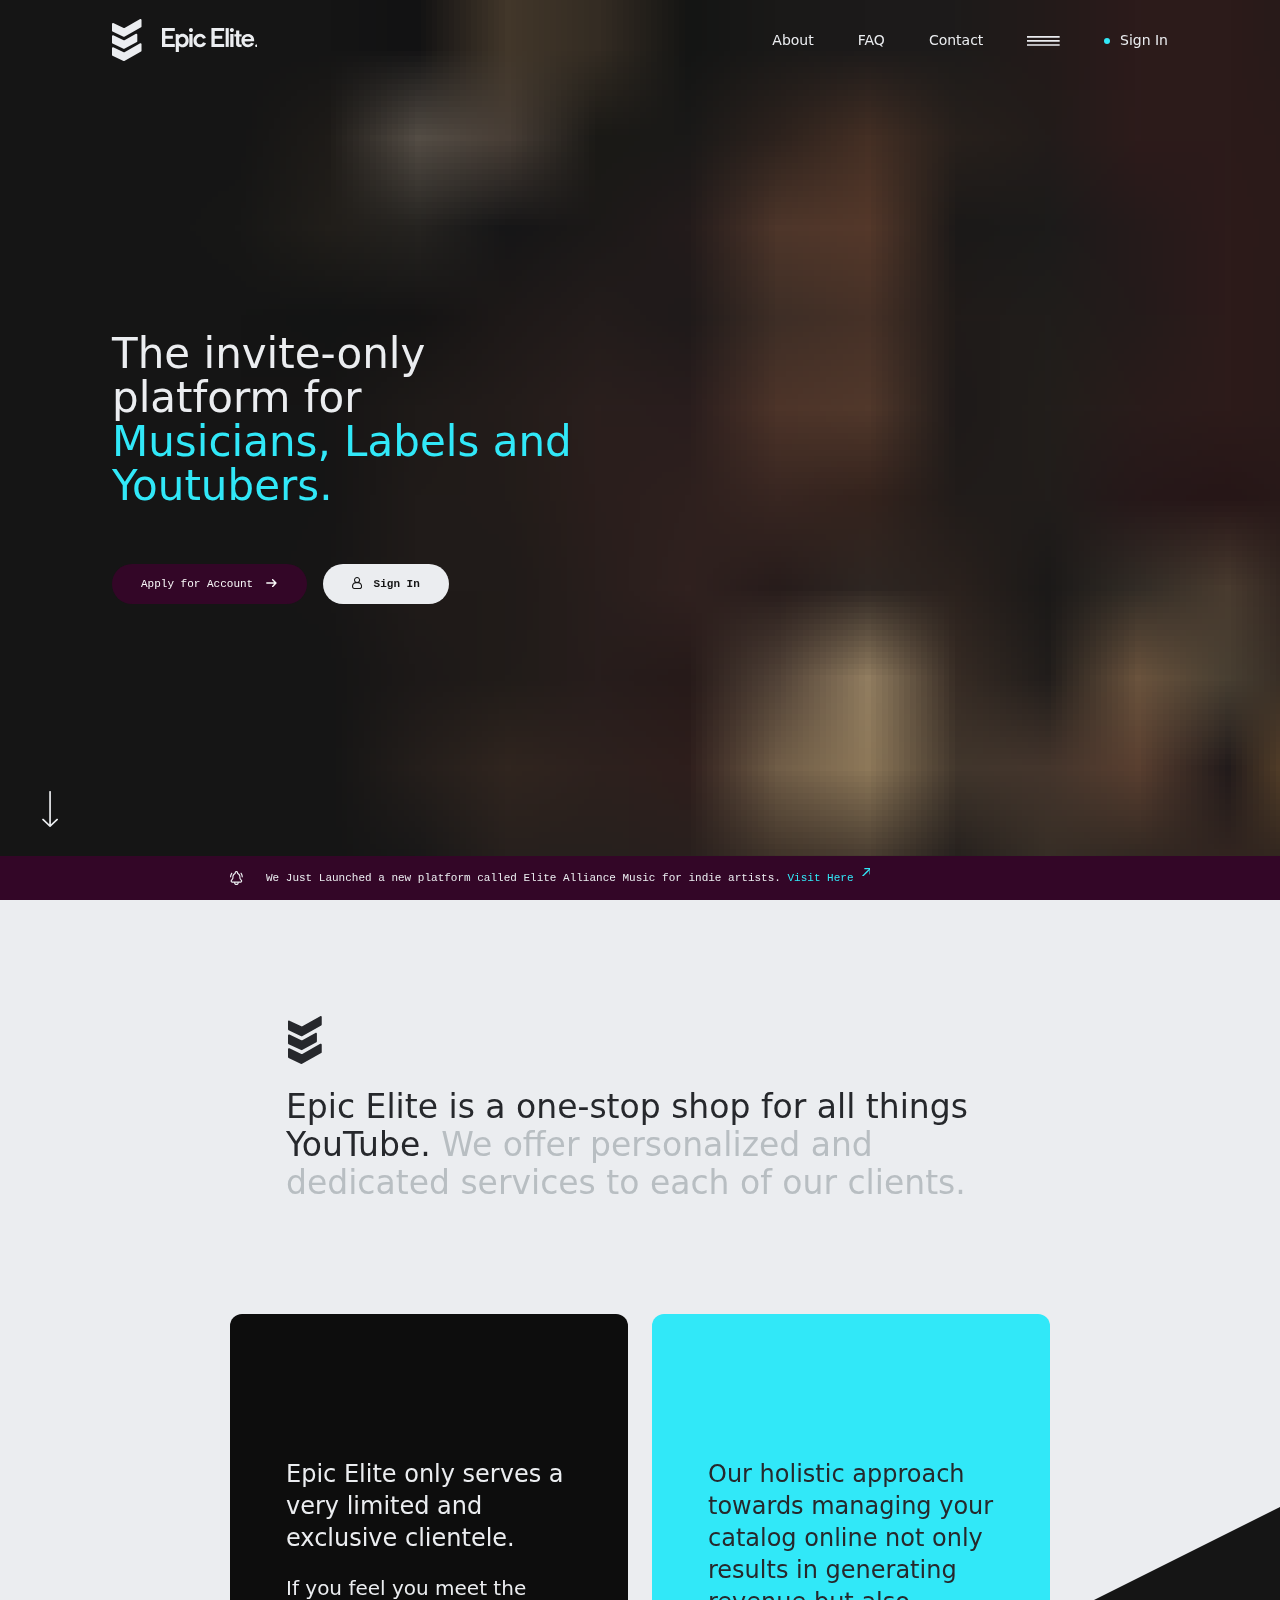
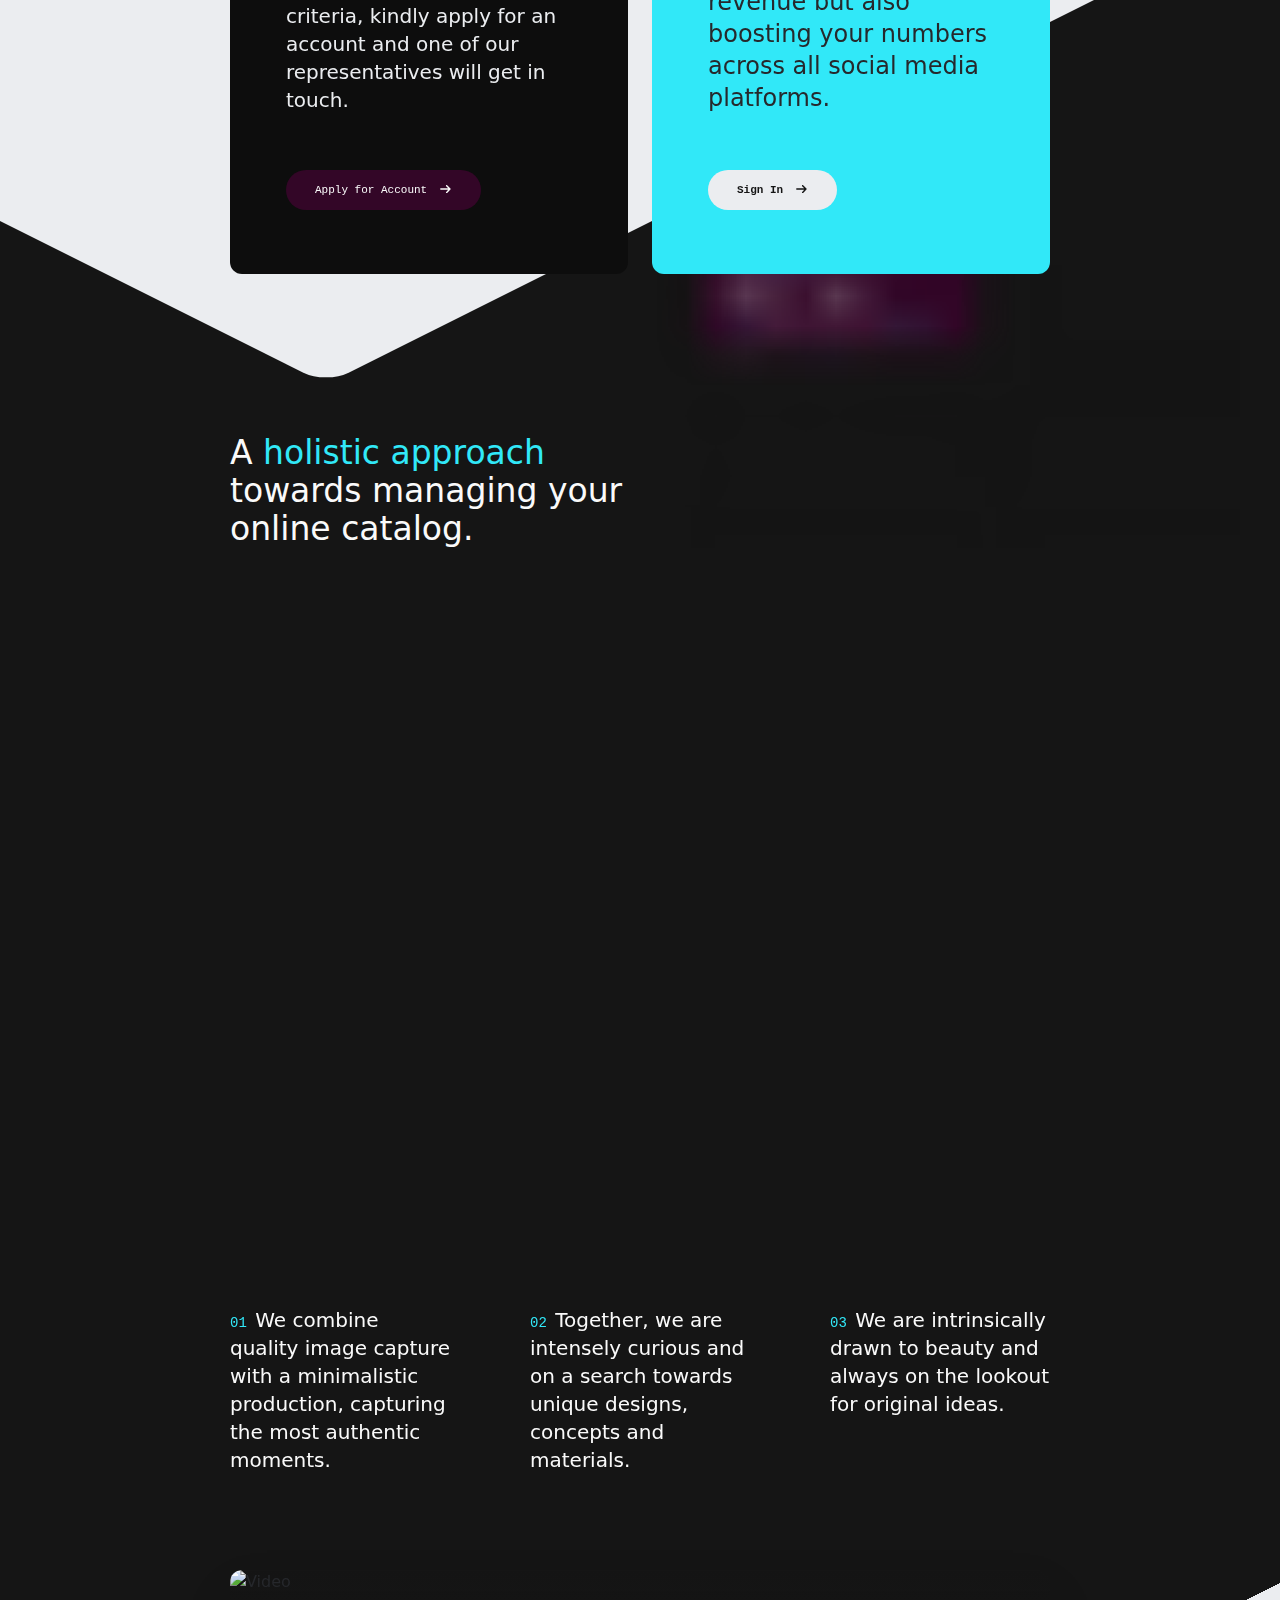
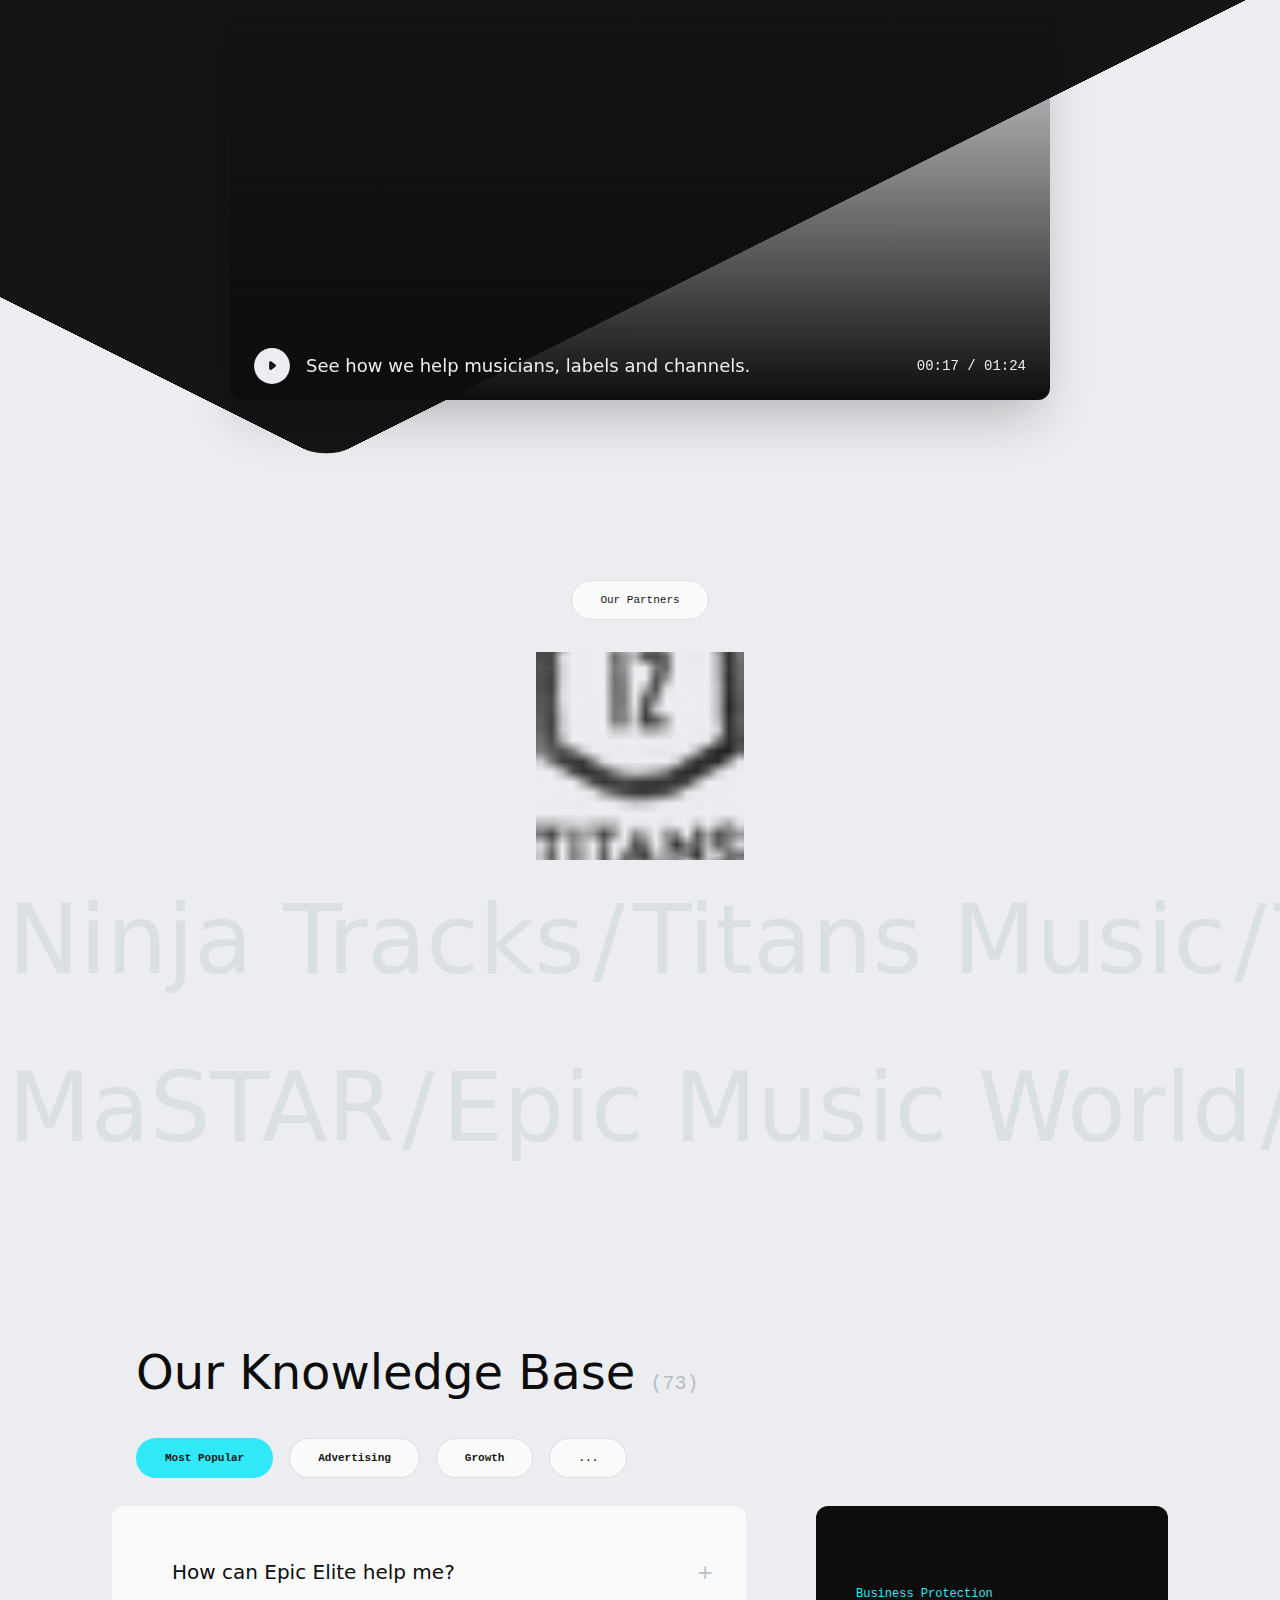
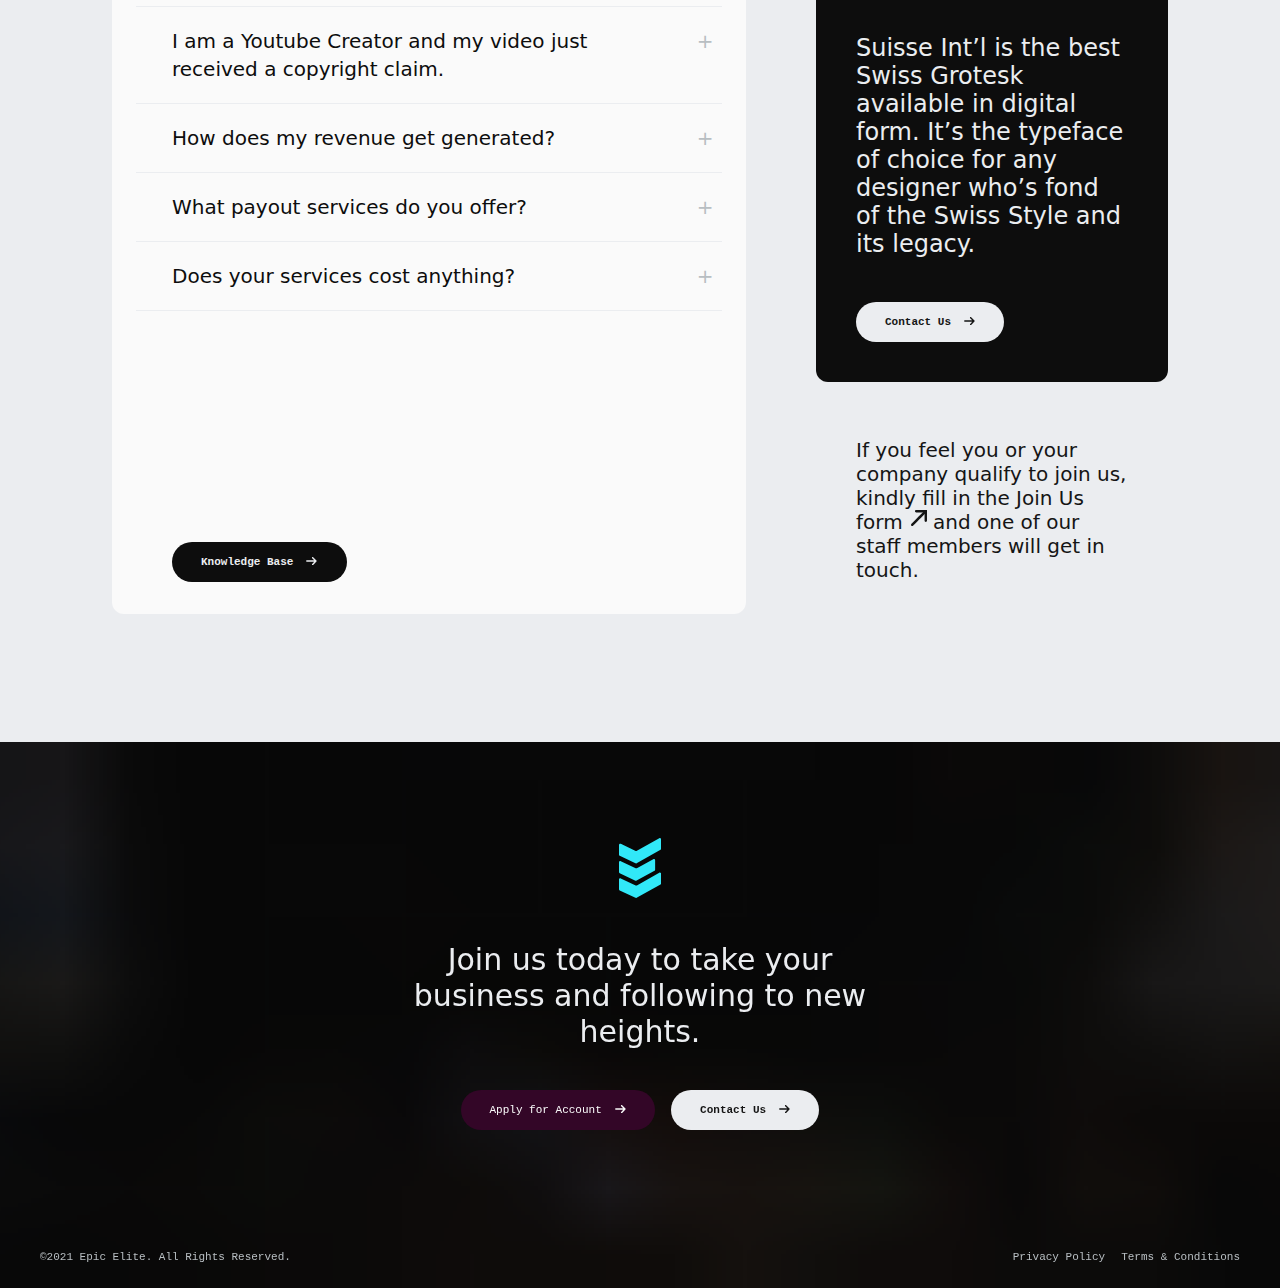
==== commit b86492f2: "Update." ====
--- a/index.html
+++ b/index.html
@@ -1,4 +1,4 @@
-<!DOCTYPE html><html class="text-sm xs:text-base " lang="en"><head><meta charSet="utf-8"/><meta http-equiv="x-ua-compatible" content="ie=edge"/><meta name="viewport" content="width=device-width, initial-scale=1, shrink-to-fit=no"/><style data-href="/epic-elite-preview/styles.11c359c28d07f5a5b2ed.css" id="gatsby-global-css">/*! modern-normalize v1.0.0 | MIT License | https://github.com/sindresorhus/modern-normalize */:root{-moz-tab-size:4;-o-tab-size:4;tab-size:4}html{line-height:1.15;-webkit-text-size-adjust:100%}body{margin:0;font-family:system-ui,-apple-system,Segoe UI,Roboto,Helvetica,Arial,sans-serif,Apple Color Emoji,Segoe UI Emoji}hr{height:0;color:inherit}abbr[title]{-webkit-text-decoration:underline dotted;text-decoration:underline dotted}b,strong{font-weight:bolder}code,kbd,pre,samp{font-family:ui-monospace,SFMono-Regular,Consolas,Liberation Mono,Menlo,monospace;font-size:1em}small{font-size:80%}sub,sup{font-size:75%;line-height:0;position:relative;vertical-align:baseline}sub{bottom:-.25em}sup{top:-.5em}table{text-indent:0;border-color:inherit}button,input,optgroup,select,textarea{font-family:inherit;font-size:100%;line-height:1.15;margin:0}button,select{text-transform:none}[type=button],button{-webkit-appearance:button}legend{padding:0}progress{vertical-align:baseline}[type=search]{-webkit-appearance:textfield;outline-offset:-2px}summary{display:list-item}blockquote,dd,dl,figure,h1,h2,h3,h4,h5,h6,hr,p,pre{margin:0}button{background-color:transparent;background-image:none}button:focus{outline:1px dotted;outline:5px auto -webkit-focus-ring-color}fieldset,ol,ul{margin:0;padding:0}ol,ul{list-style:none}html{font-family:ui-sans-serif,system-ui,-apple-system,BlinkMacSystemFont,Segoe UI,Roboto,Helvetica Neue,Arial,Noto Sans,sans-serif,Apple Color Emoji,Segoe UI Emoji,Segoe UI Symbol,Noto Color Emoji;line-height:1.5}body{font-family:inherit;line-height:inherit}*,:after,:before{box-sizing:border-box;border:0 solid}hr{border-top-width:1px}img{border-style:solid}textarea{resize:vertical}input::-moz-placeholder,textarea::-moz-placeholder{color:#a1a1aa}input:-ms-input-placeholder,textarea:-ms-input-placeholder{color:#a1a1aa}input::placeholder,textarea::placeholder{color:#a1a1aa}button{cursor:pointer}table{border-collapse:collapse}h1,h2,h3,h4,h5,h6{font-size:inherit;font-weight:inherit}a{color:inherit;text-decoration:inherit}button,input,optgroup,select,textarea{padding:0;line-height:inherit;color:inherit}code,kbd,pre,samp{font-family:SuisseIntlMono,ui-monospace,SFMono-Regular,Menlo,Monaco,Consolas,Liberation Mono,Courier New,monospace}audio,canvas,embed,iframe,img,object,svg,video{display:block;vertical-align:middle}img,video{max-width:100%;height:auto}@font-face{font-family:SuisseIntl;src:url(/epic-elite-preview/static/SuisseIntl-Light-WebS-f8824be6ed059d45e44c46c1f932674c.woff2) format("woff2"),url(/epic-elite-preview/static/SuisseIntl-Light-WebS-4007d132db6f1e85c725790a48ce0bf6.woff) format("woff");font-weight:300}@font-face{font-family:SuisseIntl;src:url(/epic-elite-preview/static/SuisseIntl-Regular-WebS-5ff578be98a31a99629e8169b3c904de.woff2) format("woff2"),url(/epic-elite-preview/static/SuisseIntl-Regular-WebS-151e90fe9764a5acf5f87de515013ade.woff) format("woff");font-weight:400}@font-face{font-family:SuisseIntl;src:url(/epic-elite-preview/static/SuisseIntl-Medium-WebS-ca8c90bfd9bf7d0f5878b48154778ba2.woff2) format("woff2"),url(/epic-elite-preview/static/SuisseIntl-Medium-WebS-573bd0b47318592eb37b02f3f6112cc3.woff) format("woff");font-weight:500}@font-face{font-family:SuisseIntl-Book;src:url(/epic-elite-preview/static/SuisseIntl-Book-WebS-4b167959e159b3b4cd3cc1da52bb8caf.woff2) format("woff2"),url(/epic-elite-preview/static/SuisseIntl-Book-WebS-9c6cf158dfda674372c319f5f27ee420.woff) format("woff");font-weight:400}@font-face{font-family:SuisseIntlMono;src:url(/epic-elite-preview/static/SuisseIntlMono-Regular-WebS-38ff3aaf29e0e91bfab7ce8d42f4fb6e.woff2) format("woff2"),url(/epic-elite-preview/static/SuisseIntlMono-Regular-WebS-63fe7003e4765cb9dc48a9b62ec80e4e.woff) format("woff");font-weight:400}@font-face{font-family:SuisseIntlMono;src:url(/epic-elite-preview/static/SuisseIntlMono-Bold-WebS-b13ec246a9d23d442c536a3d70c9d8c6.woff2) format("woff2"),url(/epic-elite-preview/static/SuisseIntlMono-Bold-WebS-769e8296e15767ceac8d1a0e353f5a63.woff) format("woff");font-weight:700}.container{box-sizing:content-box;margin-left:auto;margin-right:auto;max-width:820px;padding-left:2.25rem;padding-right:2.25rem}@media (min-width:640px){.container{padding-left:4rem;padding-right:4rem}}@media (min-width:768px){.container{padding-left:7rem;padding-right:7rem}}.wide-container{box-sizing:content-box;margin-left:auto;margin-right:auto;max-width:820px;padding-left:2.25rem;padding-right:2.25rem}@media (min-width:640px){.wide-container{padding-left:4rem;padding-right:4rem}}@media (min-width:768px){.wide-container{padding-left:7rem;padding-right:7rem}}@media (min-width:1280px){.wide-container{max-width:1056px}}.space-y-1>:not([hidden])~:not([hidden]){--tw-space-y-reverse:0;margin-top:calc(0.25rem*(1 - var(--tw-space-y-reverse)));margin-bottom:calc(0.25rem*var(--tw-space-y-reverse))}.space-y-2>:not([hidden])~:not([hidden]){--tw-space-y-reverse:0;margin-top:calc(0.5rem*(1 - var(--tw-space-y-reverse)));margin-bottom:calc(0.5rem*var(--tw-space-y-reverse))}.space-x-4>:not([hidden])~:not([hidden]){--tw-space-x-reverse:0;margin-right:calc(1rem*var(--tw-space-x-reverse));margin-left:calc(1rem*(1 - var(--tw-space-x-reverse)))}.space-x-5>:not([hidden])~:not([hidden]){--tw-space-x-reverse:0;margin-right:calc(1.25rem*var(--tw-space-x-reverse));margin-left:calc(1.25rem*(1 - var(--tw-space-x-reverse)))}.space-y-10>:not([hidden])~:not([hidden]){--tw-space-y-reverse:0;margin-top:calc(2.5rem*(1 - var(--tw-space-y-reverse)));margin-bottom:calc(2.5rem*var(--tw-space-y-reverse))}.space-x-11>:not([hidden])~:not([hidden]){--tw-space-x-reverse:0;margin-right:calc(2.75rem*var(--tw-space-x-reverse));margin-left:calc(2.75rem*(1 - var(--tw-space-x-reverse)))}.space-y-14>:not([hidden])~:not([hidden]){--tw-space-y-reverse:0;margin-top:calc(3.5rem*(1 - var(--tw-space-y-reverse)));margin-bottom:calc(3.5rem*var(--tw-space-y-reverse))}.space-y-20>:not([hidden])~:not([hidden]){--tw-space-y-reverse:0;margin-top:calc(5rem*(1 - var(--tw-space-y-reverse)));margin-bottom:calc(5rem*var(--tw-space-y-reverse))}.space-y-24>:not([hidden])~:not([hidden]){--tw-space-y-reverse:0;margin-top:calc(6rem*(1 - var(--tw-space-y-reverse)));margin-bottom:calc(6rem*var(--tw-space-y-reverse))}.bg-primary{--tw-bg-opacity:1;background-color:rgba(49,232,248,var(--tw-bg-opacity))}.bg-secondary{--tw-bg-opacity:1;background-color:rgba(51,6,39,var(--tw-bg-opacity))}.bg-n-100{--tw-bg-opacity:1;background-color:rgba(250,250,250,var(--tw-bg-opacity))}.bg-n-200{--tw-bg-opacity:1;background-color:rgba(235,237,240,var(--tw-bg-opacity))}.bg-n-300{--tw-bg-opacity:1;background-color:rgba(218,223,226,var(--tw-bg-opacity))}.bg-n-800{--tw-bg-opacity:1;background-color:rgba(21,21,21,var(--tw-bg-opacity))}.bg-n-900{--tw-bg-opacity:1;background-color:rgba(13,13,13,var(--tw-bg-opacity))}.bg-gradient-to-t{background-image:linear-gradient(0deg,var(--tw-gradient-stops))}.bg-gradient-to-b{background-image:linear-gradient(180deg,var(--tw-gradient-stops))}.from-transparent{--tw-gradient-from:transparent;--tw-gradient-stops:var(--tw-gradient-from),var(--tw-gradient-to,transparent)}.from-n-900{--tw-gradient-from:#0d0d0d;--tw-gradient-stops:var(--tw-gradient-from),var(--tw-gradient-to,rgba(13,13,13,0))}.to-transparent{--tw-gradient-to:transparent}.to-n-800{--tw-gradient-to:#151515}.border-transparent{border-color:transparent}.border-n-300{--tw-border-opacity:1;border-color:rgba(218,223,226,var(--tw-border-opacity))}.rounded-xl{border-radius:.75rem}.rounded-2xl{border-radius:1rem}.rounded-full{border-radius:9999px}.border{border-width:1px}.border-b{border-bottom-width:1px}.box-border{box-sizing:border-box}.block{display:block}.inline-block{display:inline-block}.inline{display:inline}.flex{display:flex}.table{display:table}.hidden{display:none}.flex-row{flex-direction:row}.flex-col{flex-direction:column}.flex-wrap{flex-wrap:wrap}.items-start{align-items:flex-start}.items-end{align-items:flex-end}.items-center{align-items:center}.justify-center{justify-content:center}.justify-between{justify-content:space-between}.flex-1{flex:1 1 0%}.flex-grow{flex-grow:1}.children\:flex-shrink-0>*,.flex-shrink-0{flex-shrink:0}.font-mono{font-family:SuisseIntlMono,ui-monospace,SFMono-Regular,Menlo,Monaco,Consolas,Liberation Mono,Courier New,monospace}.font-base{font-family:SuisseIntl,ui-sans-serif,system-ui,-apple-system,BlinkMacSystemFont,Segoe UI,Roboto,Helvetica Neue,Arial,Noto Sans,sans-serif,Apple Color Emoji,Segoe UI Emoji,Segoe UI Symbol,Noto Color Emoji}.font-book{font-family:SuisseIntl-Book,ui-sans-serif,system-ui,-apple-system,BlinkMacSystemFont,Segoe UI,Roboto,Helvetica Neue,Arial,Noto Sans,sans-serif,Apple Color Emoji,Segoe UI Emoji,Segoe UI Symbol,Noto Color Emoji}.font-light{font-weight:300}.font-normal{font-weight:400}.font-medium{font-weight:500}.font-bold{font-weight:700}.h-1{height:.25rem}.h-3{height:.75rem}.h-20{height:5rem}.h-52{height:13rem}.h-430{height:430px}.h-620{height:620px}.h-1000{height:1056px}.h-1\.5{height:.375rem}.h-full{height:100%}.h-screen{height:100vh}@supports (-webkit-touch-callout:none){.h-screen{height:-webkit-fill-available}}.text-70{font-size:70%}.text-80{font-size:80%}.text-90{font-size:90%}.text-xs{font-size:.75rem;line-height:1rem}.text-sm{font-size:.875rem;line-height:1.25rem}.text-base{font-size:1rem;line-height:1.5rem}.text-lg{font-size:1.125rem}.text-lg,.text-xl{line-height:1.75rem}.text-xl{font-size:1.25rem}.text-2xl{font-size:1.5rem;line-height:2rem}.text-3xl{font-size:1.875rem;line-height:2.25rem}.text-4xl{font-size:2.25rem;line-height:2.5rem}.text-5xl{font-size:3rem;line-height:1}.text-6xl{font-size:3.75rem;line-height:1}.text-2xs{font-size:.6875rem;line-height:.875rem}.text-3\.5xl{font-size:2.0625rem;line-height:2.375rem}.text-4\.5xl{font-size:2.625rem;line-height:2.75rem}.leading-5{line-height:1.25rem}.leading-6{line-height:1.5rem}.leading-7{line-height:1.75rem}.leading-8{line-height:2rem}.mt-2{margin-top:.5rem}.mr-2{margin-right:.5rem}.ml-2{margin-left:.5rem}.mr-3{margin-right:.75rem}.ml-3{margin-left:.75rem}.mr-4{margin-right:1rem}.ml-4{margin-left:1rem}.mt-5{margin-top:1.25rem}.mb-5{margin-bottom:1.25rem}.mt-6{margin-top:1.5rem}.mb-6{margin-bottom:1.5rem}.mt-8{margin-top:2rem}.mb-9{margin-bottom:2.25rem}.ml-9{margin-left:2.25rem}.mt-10{margin-top:2.5rem}.mt-11{margin-top:2.75rem}.mb-11{margin-bottom:2.75rem}.mb-12{margin-bottom:3rem}.mt-16{margin-top:4rem}.mb-16{margin-bottom:4rem}.mb-20{margin-bottom:5rem}.mr-2\.5{margin-right:.625rem}.-mt-20{margin-top:-5rem}.-mb-260{margin-bottom:-260px}.-mt-360{margin-top:-360px}.max-h-0{max-height:0}.max-h-60{max-height:15rem}.max-w-480{max-width:480px}.min-h-11{min-height:2.75rem}.min-h-36{min-height:9rem}.min-h-260{min-height:260px}.min-h-360{min-height:360px}.min-h-480{min-height:480px}.min-h-560{min-height:560px}.min-h-full{min-height:100%}.min-h-screen{min-height:100vh}@supports (-webkit-touch-callout:none){.min-h-screen{min-height:-webkit-fill-available}}.object-cover{-o-object-fit:cover;object-fit:cover}.opacity-0{opacity:0}.focus\:outline-none:focus{outline:2px solid transparent;outline-offset:2px}.overflow-hidden{overflow:hidden}.overflow-y-auto{overflow-y:auto}.overflow-x-hidden{overflow-x:hidden}.p-5{padding:1.25rem}.px-2{padding-left:.5rem;padding-right:.5rem}.py-3{padding-top:.75rem;padding-bottom:.75rem}.py-4{padding-top:1rem;padding-bottom:1rem}.py-5{padding-top:1.25rem;padding-bottom:1.25rem}.px-6{padding-left:1.5rem;padding-right:1.5rem}.px-7{padding-left:1.75rem;padding-right:1.75rem}.px-8{padding-left:2rem;padding-right:2rem}.px-9{padding-left:2.25rem;padding-right:2.25rem}.px-10{padding-left:2.5rem;padding-right:2.5rem}.px-12{padding-left:3rem;padding-right:3rem}.py-14{padding-top:3.5rem;padding-bottom:3.5rem}.px-14{padding-left:3.5rem;padding-right:3.5rem}.py-24{padding-top:6rem;padding-bottom:6rem}.py-28{padding-top:7rem;padding-bottom:7rem}.pt-1{padding-top:.25rem}.pb-3{padding-bottom:.75rem}.pt-4{padding-top:1rem}.pt-6{padding-top:1.5rem}.pb-8{padding-bottom:2rem}.pl-9{padding-left:2.25rem}.pb-12{padding-bottom:3rem}.pt-14{padding-top:3.5rem}.pb-14{padding-bottom:3.5rem}.pb-16{padding-bottom:4rem}.pt-20{padding-top:5rem}.pt-32{padding-top:8rem}.pt-36{padding-top:9rem}.pt-40{padding-top:10rem}.fixed{position:fixed}.absolute{position:absolute}.relative{position:relative}.inset-0{top:0;right:0;bottom:0;left:0}.top-0{top:0}.left-0{left:0}.bottom-1{bottom:.25rem}.left-8{left:2rem}.bottom-20{bottom:5rem}.bottom-px{bottom:1px}.left-px{left:1px}.bottom-1\.5{bottom:.375rem}.-top-3{top:-.75rem}.top-1\/2{top:50%}.left-1\/2{left:50%}.resize{resize:both}*{--tw-shadow:0 0 transparent}.shadow-2xl{--tw-shadow:0 25px 50px -12px rgba(0,0,0,0.25);box-shadow:var(--tw-ring-offset-shadow,0 0 transparent),var(--tw-ring-shadow,0 0 transparent),var(--tw-shadow)}*{--tw-ring-inset:var(--tw-empty,/*!*/ /*!*/);--tw-ring-offset-width:0px;--tw-ring-offset-color:#fff;--tw-ring-color:rgba(59,130,246,0.5);--tw-ring-offset-shadow:0 0 transparent;--tw-ring-shadow:0 0 transparent}.focus\:ring-4:focus{--tw-ring-offset-shadow:var(--tw-ring-inset) 0 0 0 var(--tw-ring-offset-width) var(--tw-ring-offset-color);--tw-ring-shadow:var(--tw-ring-inset) 0 0 0 calc(4px + var(--tw-ring-offset-width)) var(--tw-ring-color);box-shadow:var(--tw-ring-offset-shadow),var(--tw-ring-shadow),var(--tw-shadow,0 0 transparent)}.text-center{text-align:center}.text-primary{--tw-text-opacity:1;color:rgba(49,232,248,var(--tw-text-opacity))}.text-n-100{--tw-text-opacity:1;color:rgba(250,250,250,var(--tw-text-opacity))}.text-n-200{--tw-text-opacity:1;color:rgba(235,237,240,var(--tw-text-opacity))}.text-n-300{--tw-text-opacity:1;color:rgba(218,223,226,var(--tw-text-opacity))}.text-n-400{--tw-text-opacity:1;color:rgba(184,190,194,var(--tw-text-opacity))}.text-n-700{--tw-text-opacity:1;color:rgba(38,40,44,var(--tw-text-opacity))}.text-n-800{--tw-text-opacity:1;color:rgba(21,21,21,var(--tw-text-opacity))}.hover\:text-n-900:hover,.text-n-900{--tw-text-opacity:1;color:rgba(13,13,13,var(--tw-text-opacity))}.uppercase{text-transform:uppercase}.hover\:underline:hover{text-decoration:underline}.align-middle{vertical-align:middle}.whitespace-nowrap{white-space:nowrap}.w-1{width:.25rem}.w-9{width:2.25rem}.w-52{width:13rem}.w-600{width:600px}.w-1000{width:1056px}.w-1\.5{width:.375rem}.w-1\/2{width:50%}.w-11\/12{width:91.666667%}.w-full{width:100%}.z-10{z-index:10}.transform{--tw-translate-x:0;--tw-translate-y:0;--tw-rotate:0;--tw-skew-x:0;--tw-skew-y:0;--tw-scale-x:1;--tw-scale-y:1;transform:translateX(var(--tw-translate-x)) translateY(var(--tw-translate-y)) rotate(var(--tw-rotate)) skewX(var(--tw-skew-x)) skewY(var(--tw-skew-y)) scaleX(var(--tw-scale-x)) scaleY(var(--tw-scale-y))}.origin-left{transform-origin:left}.origin-top-left{transform-origin:top left}.scale-x-200{--tw-scale-x:2}.rotate-90{--tw-rotate:90deg}.-rotate-135{--tw-rotate:-135deg}.translate-x-24{--tw-translate-x:6rem}.-translate-x-1\/2{--tw-translate-x:-50%}.-translate-x-1\/3{--tw-translate-x:-33.333333%}.translate-y-620{--tw-translate-y:620px}.-translate-y-1\/2{--tw-translate-y:-50%}.transition-all{transition-property:all;transition-timing-function:cubic-bezier(.4,0,.2,1);transition-duration:.15s}.ease-out{transition-timing-function:cubic-bezier(0,0,.2,1)}.duration-1000{transition-duration:1s}@-webkit-keyframes spin{to{transform:rotate(1turn)}}@keyframes spin{to{transform:rotate(1turn)}}@-webkit-keyframes ping{75%,to{transform:scale(2);opacity:0}}@keyframes ping{75%,to{transform:scale(2);opacity:0}}@-webkit-keyframes pulse{50%{opacity:.5}}@keyframes pulse{50%{opacity:.5}}@-webkit-keyframes bounce{0%,to{transform:translateY(-25%);-webkit-animation-timing-function:cubic-bezier(.8,0,1,1);animation-timing-function:cubic-bezier(.8,0,1,1)}50%{transform:none;-webkit-animation-timing-function:cubic-bezier(0,0,.2,1);animation-timing-function:cubic-bezier(0,0,.2,1)}}@keyframes bounce{0%,to{transform:translateY(-25%);-webkit-animation-timing-function:cubic-bezier(.8,0,1,1);animation-timing-function:cubic-bezier(.8,0,1,1)}50%{transform:none;-webkit-animation-timing-function:cubic-bezier(0,0,.2,1);animation-timing-function:cubic-bezier(0,0,.2,1)}}@-webkit-keyframes moveLine{to{transform:translateX(-65%)}}@keyframes moveLine{to{transform:translateX(-65%)}}@-webkit-keyframes moveLineReverse{0%{transform:translateX(-65%)}to{transform:translateX(0)}}@keyframes moveLineReverse{0%{transform:translateX(-65%)}to{transform:translateX(0)}}.animate-move-line{-webkit-animation:moveLine 12s linear infinite;animation:moveLine 12s linear infinite}.animate-move-line-paused{-webkit-animation:moveLine 12s linear infinite paused;animation:moveLine 12s linear infinite paused}.animate-move-line-reverse{-webkit-animation:moveLineReverse 12s linear infinite;animation:moveLineReverse 12s linear infinite}.animate-move-line-reverse-paused{-webkit-animation:moveLineReverse 12s linear infinite paused;animation:moveLineReverse 12s linear infinite paused}@media (min-width:640px){.sm\:flex{display:flex}.sm\:justify-between{justify-content:space-between}.sm\:-mx-10{margin-left:-2.5rem;margin-right:-2.5rem}.sm\:px-0{padding-left:0;padding-right:0}.sm\:py-6{padding-top:1.5rem;padding-bottom:1.5rem}.sm\:px-10{padding-left:2.5rem;padding-right:2.5rem}.sm\:px-28{padding-left:7rem;padding-right:7rem}.sm\:w-1\/2{width:50%}}@media (min-width:768px){.md\:block{display:block}.md\:hidden{display:none}.md\:text-4xl{font-size:2.25rem;line-height:2.5rem}.md\:text-4\.5xl{font-size:2.625rem;line-height:2.75rem}.md\:mb-20{margin-bottom:5rem}.md\:mt-32{margin-top:8rem}.md\:max-h-40{max-height:10rem}.md\:px-14{padding-left:3.5rem;padding-right:3.5rem}.md\:px-28{padding-left:7rem;padding-right:7rem}.md\:pl-6{padding-left:1.5rem}}@media (min-width:1024px){.lg\:space-y-0>:not([hidden])~:not([hidden]){--tw-space-y-reverse:0;margin-top:calc(0px*(1 - var(--tw-space-y-reverse)));margin-bottom:calc(0px*var(--tw-space-y-reverse))}.lg\:space-x-4>:not([hidden])~:not([hidden]){--tw-space-x-reverse:0;margin-right:calc(1rem*var(--tw-space-x-reverse));margin-left:calc(1rem*(1 - var(--tw-space-x-reverse)))}.lg\:space-x-6>:not([hidden])~:not([hidden]){--tw-space-x-reverse:0;margin-right:calc(1.5rem*var(--tw-space-x-reverse));margin-left:calc(1.5rem*(1 - var(--tw-space-x-reverse)))}.lg\:space-y-8>:not([hidden])~:not([hidden]){--tw-space-y-reverse:0;margin-top:calc(2rem*(1 - var(--tw-space-y-reverse)));margin-bottom:calc(2rem*var(--tw-space-y-reverse))}.lg\:block{display:block}.lg\:inline{display:inline}.lg\:flex-row{flex-direction:row}.lg\:items-stretch{align-items:stretch}.lg\:text-xl{font-size:1.25rem;line-height:1.75rem}.lg\:text-5xl{font-size:3rem;line-height:1}.lg\:text-8xl{font-size:6rem;line-height:1}.lg\:leading-6{line-height:1.5rem}.lg\:leading-7{line-height:1.75rem}.lg\:mb-0{margin-bottom:0}.lg\:ml-4{margin-left:1rem}.lg\:mt-7{margin-top:1.75rem}.lg\:mb-8{margin-bottom:2rem}.lg\:mt-10{margin-top:2.5rem}.lg\:mb-11{margin-bottom:2.75rem}.lg\:mt-14{margin-top:3.5rem}.lg\:mb-24{margin-bottom:6rem}.lg\:mb-32{margin-bottom:8rem}.lg\:mt-36{margin-top:9rem}.lg\:max-h-60{max-height:15rem}.lg\:py-5{padding-top:1.25rem;padding-bottom:1.25rem}.lg\:px-6{padding-left:1.5rem;padding-right:1.5rem}.lg\:px-7{padding-left:1.75rem;padding-right:1.75rem}.lg\:py-8{padding-top:2rem;padding-bottom:2rem}.lg\:px-10{padding-left:2.5rem;padding-right:2.5rem}.lg\:pb-4{padding-bottom:1rem}.lg\:pt-6{padding-top:1.5rem}.lg\:pb-10{padding-bottom:2.5rem}.lg\:pb-40{padding-bottom:10rem}.lg\:static{position:static}.lg\:w-1\/2{width:50%}.lg\:w-1\/3{width:33.333333%}.lg\:w-2\/5{width:40%}.lg\:w-3\/5{width:60%}.lg\:-translate-x-0,.lg\:translate-x-0{--tw-translate-x:0px}.lg\:translate-y-0{--tw-translate-y:0px}.lg\:-translate-y-1\/2{--tw-translate-y:-50%}}@media (min-width:1280px){.xl\:max-h-40{max-height:10rem}.xl\:w-2\/6{width:33.333333%}}@media (min-width:420px){.xs\:text-base{font-size:1rem;line-height:1.5rem}.xs\:min-h-560{min-height:560px}.xs\:min-h-620{min-height:620px}}</style><meta name="generator" content="Gatsby 2.32.9"/><title data-react-helmet="true">Epic Elite</title><meta data-react-helmet="true" charSet="utf-8"/><meta data-react-helmet="true" name="description" content="An Exclusive, Invitation-only Service, for Musicians, Labels and YouTube Channels."/><meta data-react-helmet="true" property="og:title" content="Epic Elite"/><meta data-react-helmet="true" property="og:description" content="An Exclusive, Invitation-only Service, for Musicians, Labels and YouTube Channels."/><meta data-react-helmet="true" property="og:type" content="website"/><link rel="icon" href="/epic-elite-preview/favicon-32x32.png?v=8f81ff68b4ceff0e3e2f33821e4aaac2" type="image/png"/><link rel="icon" href="/epic-elite-preview/favicon.svg?v=8f81ff68b4ceff0e3e2f33821e4aaac2" type="image/svg+xml"/><link rel="manifest" href="/epic-elite-preview/manifest.webmanifest" crossorigin="anonymous"/><link rel="apple-touch-icon" sizes="48x48" href="/epic-elite-preview/icons/icon-48x48.png?v=8f81ff68b4ceff0e3e2f33821e4aaac2"/><link rel="apple-touch-icon" sizes="72x72" href="/epic-elite-preview/icons/icon-72x72.png?v=8f81ff68b4ceff0e3e2f33821e4aaac2"/><link rel="apple-touch-icon" sizes="96x96" href="/epic-elite-preview/icons/icon-96x96.png?v=8f81ff68b4ceff0e3e2f33821e4aaac2"/><link rel="apple-touch-icon" sizes="144x144" href="/epic-elite-preview/icons/icon-144x144.png?v=8f81ff68b4ceff0e3e2f33821e4aaac2"/><link rel="apple-touch-icon" sizes="192x192" href="/epic-elite-preview/icons/icon-192x192.png?v=8f81ff68b4ceff0e3e2f33821e4aaac2"/><link rel="apple-touch-icon" sizes="256x256" href="/epic-elite-preview/icons/icon-256x256.png?v=8f81ff68b4ceff0e3e2f33821e4aaac2"/><link rel="apple-touch-icon" sizes="384x384" href="/epic-elite-preview/icons/icon-384x384.png?v=8f81ff68b4ceff0e3e2f33821e4aaac2"/><link rel="apple-touch-icon" sizes="512x512" href="/epic-elite-preview/icons/icon-512x512.png?v=8f81ff68b4ceff0e3e2f33821e4aaac2"/><style>.gatsby-image-wrapper{position:relative;overflow:hidden}.gatsby-image-wrapper img{all:inherit;bottom:0;height:100%;left:0;margin:0;max-width:none;padding:0;position:absolute;right:0;top:0;width:100%;object-fit:cover}.gatsby-image-wrapper [data-main-image]{opacity:0;transform:translateZ(0);transition:opacity .25s linear;will-change:opacity}.gatsby-image-wrapper-constrained{display:inline-block}</style><noscript><style>.gatsby-image-wrapper noscript [data-main-image]{opacity:1!important}.gatsby-image-wrapper [data-placeholder-image]{opacity:0!important}</style></noscript><script type="module">const e="undefined"!=typeof HTMLImageElement&&"loading"in HTMLImageElement.prototype;e&&document.body.addEventListener("load",(function(e){if(void 0===e.target.dataset.mainImage)return;if(void 0===e.target.dataset.gatsbyImageSsr)return;const t=e.target;let a=null,n=t;for(;null===a&&n;)void 0!==n.parentNode.dataset.gatsbyImageWrapper&&(a=n.parentNode),n=n.parentNode;const o=a.querySelector("[data-placeholder-image]"),r=new Image;r.src=t.currentSrc,r.decode().catch((()=>{})).then((()=>{t.style.opacity=1,o&&(o.style.opacity=0,o.style.transition="opacity 500ms linear")}))}),!0);</script><link as="script" rel="preload" href="/epic-elite-preview/webpack-runtime-8a21cb312d796d2751f6.js"/><link as="script" rel="preload" href="/epic-elite-preview/framework-dbb498007a7447f28d8e.js"/><link as="script" rel="preload" href="/epic-elite-preview/styles-bc72ca78f9bad9fb1f45.js"/><link as="script" rel="preload" href="/epic-elite-preview/app-6b703a1425caf79aadf5.js"/><link as="script" rel="preload" href="/epic-elite-preview/29107295-13f7113f88da008b674a.js"/><link as="script" rel="preload" href="/epic-elite-preview/commons-988664ce38302009ff1f.js"/><link as="script" rel="preload" href="/epic-elite-preview/component---src-pages-index-js-b745244623563af0bdb9.js"/><link as="fetch" rel="preload" href="/epic-elite-preview/page-data/index/page-data.json" crossorigin="anonymous"/><link as="fetch" rel="preload" href="/epic-elite-preview/page-data/sq/d/2468095761.json" crossorigin="anonymous"/><link as="fetch" rel="preload" href="/epic-elite-preview/page-data/app-data.json" crossorigin="anonymous"/></head><body><div id="___gatsby"><div style="outline:none" tabindex="-1" id="gatsby-focus-wrapper"><div class="font-base bg-n-200 text-n-700"><div class="min-h-screen relative bg-n-800 text-n-200"><div class="absolute inset-0 md:hidden"><div data-gatsby-image-wrapper="" style="width:100%;height:60%" class="gatsby-image-wrapper"><img aria-hidden="true" data-placeholder-image="" style="opacity:1;transition:opacity 500ms linear" decoding="async" src="[data-uri]" alt=""/><picture><source type="image/webp" srcSet="/epic-elite-preview/static/1a5d2e75e86411211a6ddc5034a337e2/d15cc/hero-image.webp 1600w" sizes="1600px"/><img data-gatsby-image-ssr="" layout="fixed" data-main-image="" style="object-position:top center;opacity:0" sizes="1600px" decoding="async" loading="eager" src="/epic-elite-preview/static/1a5d2e75e86411211a6ddc5034a337e2/8bb64/hero-image.png" srcSet="/epic-elite-preview/static/1a5d2e75e86411211a6ddc5034a337e2/8bb64/hero-image.png 1600w" alt=""/></picture><noscript><picture><source type="image/webp" srcSet="/epic-elite-preview/static/1a5d2e75e86411211a6ddc5034a337e2/d15cc/hero-image.webp 1600w" sizes="1600px"/><img data-gatsby-image-ssr="" layout="fixed" data-main-image="" style="object-position:top center;opacity:0" sizes="1600px" decoding="async" loading="eager" src="/epic-elite-preview/static/1a5d2e75e86411211a6ddc5034a337e2/8bb64/hero-image.png" srcSet="/epic-elite-preview/static/1a5d2e75e86411211a6ddc5034a337e2/8bb64/hero-image.png 1600w" alt=""/></picture></noscript><script type="module">const t="undefined"!=typeof HTMLImageElement&&"loading"in HTMLImageElement.prototype;if(t){const t=document.querySelectorAll("img[data-main-image]");for(let e of t)e.dataset.src&&(e.setAttribute("src",e.dataset.src),e.removeAttribute("data-src")),e.dataset.srcset&&(e.setAttribute("srcset",e.dataset.srcset),e.removeAttribute("data-srcset")),e.complete&&(e.style.opacity=1)}</script></div><div class="relative -top-3 h-3 bg-gradient-to-b from-transparent to-n-800"></div></div><div class="absolute inset-0 hidden md:block"><div data-gatsby-image-wrapper="" style="width:100%;height:100%" class="gatsby-image-wrapper"><img aria-hidden="true" data-placeholder-image="" style="opacity:1;transition:opacity 500ms linear" decoding="async" src="[data-uri]" alt=""/><picture><source type="image/webp" srcSet="/epic-elite-preview/static/1a5d2e75e86411211a6ddc5034a337e2/d15cc/hero-image.webp 1600w" sizes="1600px"/><img data-gatsby-image-ssr="" layout="fixed" data-main-image="" style="object-position:top center;opacity:0" sizes="1600px" decoding="async" loading="eager" src="/epic-elite-preview/static/1a5d2e75e86411211a6ddc5034a337e2/8bb64/hero-image.png" srcSet="/epic-elite-preview/static/1a5d2e75e86411211a6ddc5034a337e2/8bb64/hero-image.png 1600w" alt=""/></picture><noscript><picture><source type="image/webp" srcSet="/epic-elite-preview/static/1a5d2e75e86411211a6ddc5034a337e2/d15cc/hero-image.webp 1600w" sizes="1600px"/><img data-gatsby-image-ssr="" layout="fixed" data-main-image="" style="object-position:top center;opacity:0" sizes="1600px" decoding="async" loading="eager" src="/epic-elite-preview/static/1a5d2e75e86411211a6ddc5034a337e2/8bb64/hero-image.png" srcSet="/epic-elite-preview/static/1a5d2e75e86411211a6ddc5034a337e2/8bb64/hero-image.png 1600w" alt=""/></picture></noscript><script type="module">const t="undefined"!=typeof HTMLImageElement&&"loading"in HTMLImageElement.prototype;if(t){const t=document.querySelectorAll("img[data-main-image]");for(let e of t)e.dataset.src&&(e.setAttribute("src",e.dataset.src),e.removeAttribute("data-src")),e.dataset.srcset&&(e.setAttribute("srcset",e.dataset.srcset),e.removeAttribute("data-srcset")),e.complete&&(e.style.opacity=1)}</script></div><div class="relative -top-3 h-3 bg-gradient-to-b from-transparent to-n-800"></div></div><div class="relative h-screen min-h-480 xs:min-h-560 flex flex-col justify-between children:flex-shrink-0"><div class="h-20 px-9 md:px-28 flex justify-between items-center"><a href="/" class="block space-x-5"><svg class="text-4.5xl" style="display:inline;height:1em" xmlns="http://www.w3.org/2000/svg" viewBox="0 0 47.741 67.9277"><g fill="currentColor" transform="rotate(0, 23.5, 33.5)"><path transform="matrix(1,0,0,-1,0,47.099)" d="M 0 0 L 0 -10.946 C 0 -11.5 .319 -12.004 .819 -12.241 L 18.63 -20.69 C 19.055 -20.893 19.553 -20.872 19.96 -20.637 L 47.024 -5.416 C 47.468 -5.16 47.741 -4.687 47.741 -4.175 L 47.741 6.479 C 47.741 7.585 46.544 8.274 45.588 7.72 L 20.232 -6.612 C 19.825 -6.85 19.327 -6.87 18.901 -6.669 L 2.046 1.296 C 1.095 1.745 0 1.052 0 0 "></path><path transform="matrix(1,0,0,-1,0,27.571599)" d="M 0 0 L 0 -10.946 C 0 -11.5 .319 -12.004 .819 -12.241 L 18.63 -20.69 C 19.055 -20.893 19.553 -20.872 19.96 -20.637 L 40.203 -9.575 C 40.647 -9.318 40.92 -8.846 40.92 -8.333 L 40.92 2.321 C 40.92 3.426 39.723 4.115 38.768 3.562 L 20.232 -6.613 C 19.825 -6.85 19.327 -6.87 18.901 -6.669 L 2.046 1.296 C 1.095 1.745 0 1.052 0 0 "></path><path transform="matrix(1,0,0,-1,0,7.9153978)" d="M 0 0 L 0 -10.946 C 0 -11.5 .319 -12.004 .819 -12.241 L 18.63 -20.69 C 19.055 -20.893 19.553 -20.872 19.96 -20.637 L 47.024 -5.416 C 47.468 -5.16 47.741 -4.687 47.741 -4.175 L 47.741 6.479 C 47.741 7.585 46.544 8.274 45.588 7.72 L 20.232 -6.612 C 19.825 -6.85 19.327 -6.87 18.901 -6.669 L 2.046 1.296 C 1.095 1.745 0 1.052 0 0 "></path></g></svg><svg class="text-2xl" style="display:inline;height:1em" xmlns="http://www.w3.org/2000/svg" viewBox="0 0 156.787 39.3105"><g fill="currentColor" transform="rotate(0, 78, 19.5)"><path transform="matrix(1,0,0,-1,156.7876,29.016503)" d="M 0 0 C 0 -1.175 -.953 -2.128 -2.128 -2.128 C -3.303 -2.128 -4.255 -1.175 -4.255 0 C -4.255 1.175 -3.303 2.127 -2.128 2.127 C -.953 2.127 0 1.175 0 0 "></path><path transform="matrix(1,0,0,-1,20.9692,.11410141)" d="M 0 0 L 0 -4.833 L -15.533 -4.833 L -15.533 -12.599 L -3.212 -12.599 L -3.212 -17.432 L -15.533 -17.432 L -15.533 -26.146 L 0 -26.146 L 0 -30.979 L -20.969 -30.979 L -20.969 0 Z "></path><path transform="matrix(1,0,0,-1,101.9126,.11410141)" d="M 0 0 L 0 -4.833 L -15.534 -4.833 L -15.534 -12.599 L -3.213 -12.599 L -3.213 -17.432 L -15.534 -17.432 L -15.534 -26.146 L 0 -26.146 L 0 -30.979 L -20.97 -30.979 L -20.97 0 Z "></path><path transform="matrix(1,0,0,-1,145.6655,18.070202)" d="M 0 0 C 0 1.085 -.542 2.087 -1.585 2.964 C -2.628 3.882 -4.006 4.258 -5.675 4.133 C -7.971 3.965 -10.057 2.254 -10.266 -.041 Z M -12.478 5.551 C -10.391 7.43 -7.846 8.348 -4.841 8.348 C .711 8.348 5.928 4.842 5.343 -3.798 L -10.391 -3.964 C -10.391 -5.008 -9.932 -6.093 -9.055 -7.22 C -8.137 -8.305 -6.844 -8.889 -5.174 -8.973 C -2.67 -9.098 -.875 -8.138 .21 -6.051 L 4.968 -7.47 C 4.341 -8.973 3.215 -10.308 1.503 -11.519 C -.208 -12.729 -2.294 -13.313 -4.756 -13.313 C -8.012 -13.313 -10.642 -12.27 -12.646 -10.225 C -14.606 -8.138 -15.608 -5.55 -15.608 -2.504 C -15.608 1.002 -14.564 3.673 -12.478 5.551 "></path><path transform="matrix(1,0,0,-1,0,39.3105)" d="M 109.373 8.323 L 104.258 8.323 L 104.258 39.196 L 109.373 39.196 Z "></path><path transform="matrix(1,0,0,-1,33.0444,26.8876)" d="M 0 0 C 1.532 -.042 2.852 .511 3.915 1.745 C 5.021 2.979 5.573 4.553 5.573 6.383 C 5.573 8.127 5.021 9.658 3.915 10.893 C 2.809 12.126 1.447 12.722 -.212 12.68 C -4.297 12.382 -5.7 9.063 -5.573 6.34 C -5.573 2.639 -3.53 .043 0 0 M -10.593 16.892 L -5.7 16.849 L -5.488 14.637 C -4.126 16.594 -1.999 17.572 .895 17.572 C 3.277 17.572 5.702 16.466 7.702 14.466 C 9.701 12.467 10.935 9.105 10.638 5.318 C 10.17 -1.446 5.446 -4.254 1.703 -4.68 C -1.147 -5.02 -3.53 -4.254 -5.403 -2.34 L -5.36 -12.381 L -10.508 -12.423 Z "></path><path transform="matrix(1,0,0,-1,0,39.3105)" d="M 50.14 8.274 L 44.763 8.274 L 44.763 29.28 L 50.14 29.28 Z M 45.057 33.775 C 43.754 34.994 43.754 37.179 45.057 38.397 C 46.359 39.615 48.46 39.615 49.762 38.397 C 51.065 37.179 51.065 34.994 49.762 33.775 C 48.46 32.557 46.359 32.557 45.057 33.775 "></path><path transform="matrix(1,0,0,-1,0,39.3105)" d="M 117.183 8.274 L 111.805 8.274 L 111.805 29.28 L 117.183 29.28 Z M 112.1 33.775 C 110.797 34.994 110.797 37.179 112.1 38.397 C 113.402 39.615 115.503 39.615 116.804 38.397 C 118.107 37.179 118.107 34.994 116.804 33.775 C 115.503 32.557 113.402 32.557 112.1 33.775 "></path><path transform="matrix(1,0,0,-1,57.981,16.586802)" d="M 0 0 C -.908 -1.156 -1.363 -2.437 -1.321 -3.799 C -1.279 -7.144 .744 -9.869 3.881 -10.075 C 6.317 -10.24 8.506 -8.837 9.291 -6.731 L 14.163 -8.259 C 12.636 -12.677 8.589 -15.195 3.634 -14.989 C .785 -14.865 -1.61 -13.791 -3.551 -11.769 C -5.491 -9.704 -6.44 -7.02 -6.44 -3.758 C -6.44 -.785 -5.409 1.733 -3.304 3.839 C -1.197 5.945 1.157 7.019 3.84 7.06 C 6.524 7.102 8.712 6.481 10.405 5.119 C 12.098 3.798 13.296 2.146 13.956 .206 L 9.207 -1.198 C 7.97 1.238 6.111 2.312 3.675 2.064 C 2.147 1.857 .949 1.196 0 0 "></path><path transform="matrix(1,0,0,-1,118.4692,13.751801)" d="M 0 0 L 0 3.681 L 2.903 3.681 L 2.903 9.473 L 8.071 9.473 L 8.071 3.681 L 11.943 3.681 L 11.943 0 L 8.071 0 L 8.071 -11.125 C 8.071 -12.515 8.624 -13.211 10.429 -13.211 L 11.902 -13.222 L 11.902 -17.284 L 8.256 -17.284 C 6.269 -17.284 5.63 -16.953 4.54 -16.176 C 3.449 -15.398 2.903 -14.11 2.903 -12.311 L 2.903 0 Z "></path></g></svg></a><div class="hidden md:block space-x-11 text-sm font-book"><a href="/">About</a><a href="/">FAQ</a><a href="/">Contact</a><span><svg class="text-70" style="display:inline;height:1em" xmlns="http://www.w3.org/2000/svg" viewBox="0 0 40 12"><g fill="currentColor" transform="rotate(0, 20, 6)"><path transform="matrix(1,0,0,1,0,0)" d="M 0 0 L 40 0 L 40 2 L 0 2 Z"></path><path transform="matrix(1,0,0,1,0,5)" d="M 0 0 L 40 0 L 40 2 L 0 2 Z"></path><path transform="matrix(1,0,0,1,0,10)" d="M 0 0 L 40 0 L 40 2 L 0 2 Z"></path></g></svg></span><a href="/"><span class="w-1.5 h-1.5 bg-primary inline-block align-middle rounded-full mr-2.5"></span>Sign In</a></div><div class="md:hidden text-sm font-book"><button><svg class="text-70" style="display:inline;height:1em" xmlns="http://www.w3.org/2000/svg" viewBox="0 0 40 12"><g fill="currentColor" transform="rotate(0, 20, 6)"><path transform="matrix(1,0,0,1,0,0)" d="M 0 0 L 40 0 L 40 2 L 0 2 Z"></path><path transform="matrix(1,0,0,1,0,5)" d="M 0 0 L 40 0 L 40 2 L 0 2 Z"></path><path transform="matrix(1,0,0,1,0,10)" d="M 0 0 L 40 0 L 40 2 L 0 2 Z"></path></g></svg></button></div></div><div class="px-9 sm:px-28 space-y-14"><div class="max-w-480 text-4xl md:text-4.5xl font-medium">The invite-only platform for<!-- --> <span class="text-primary">Musicians, Labels and Youtubers.</span></div><div class="flex space-x-4"><button class="font-mono text-2xs py-3 px-7 whitespace-nowrap border focus:outline-none focus:ring-4 bg-secondary text-n-100 border-transparent rounded-full ">Apply for Account<svg class="ml-3 relative bottom-px text-90" style="display:inline;height:1em" xmlns="http://www.w3.org/2000/svg" viewBox="-20 -6.5 25 20"><g fill="currentColor" transform="rotate(90, -7.5, 4)"><path d="M 0 0 C .582 .581 .582 1.512 0 2.055 C -.581 2.636 -1.512 2.636 -2.055 2.055 L -6.281 -2.133 L -6.281 12.872 C -6.281 13.687 -6.94 14.346 -7.754 14.346 C -8.568 14.346 -9.228 13.687 -9.228 12.872 L -9.228 -2.133 L -13.415 2.094 C -13.996 2.675 -14.927 2.675 -15.47 2.094 C -15.741 1.822 -15.896 1.435 -15.896 1.047 C -15.896 .659 -15.741 .31 -15.47 0 L -8.763 -6.708 C -8.491 -6.979 -8.104 -7.135 -7.716 -7.135 C -7.328 -7.135 -6.94 -6.979 -6.669 -6.708 Z "></path></g></svg></button><button class="font-mono text-2xs py-3 px-7 whitespace-nowrap border focus:outline-none focus:ring-4 bg-n-200 text-n-800 border-transparent font-bold rounded-full "><svg class="mr-3 relative bottom-px text-xs" style="display:inline;height:1em" xmlns="http://www.w3.org/2000/svg" viewBox="0 0 32.4665 38.8286"><g fill="currentColor" transform="rotate(0, 16, 19)"><path transform="matrix(1,0,0,-1,13.1803,19.995303)" d="M 0 0 L 6.5 0 C 11.649 0 15.998 -4.35 15.998 -9.499 L 15.998 -11.173 L 15.867 -11.173 L 15.867 -11.621 C 15.867 -13.642 14.224 -15.285 12.202 -15.285 L -5.835 -15.285 C -7.854 -15.285 -9.498 -13.642 -9.498 -11.621 L -9.498 -9.499 C -9.498 -4.35 -5.148 0 0 0 M 3.184 3.548 C -.433 3.548 -3.266 6.381 -3.266 9.998 C -3.266 13.613 -.433 16.446 3.184 16.446 C 6.8 16.446 9.633 13.613 9.633 9.998 C 9.633 6.381 6.8 3.548 3.184 3.548 M 10.327 2.916 C 12.151 4.706 13.182 7.241 13.182 9.998 C 13.182 15.511 8.696 19.995 3.184 19.995 C -2.329 19.995 -6.813 15.511 -6.813 9.998 C -6.813 7.376 -5.751 4.789 -3.938 2.925 C -9.339 1.27 -13.181 -3.83 -13.181 -9.499 L -13.181 -11.621 C -13.181 -15.598 -9.944 -18.833 -5.968 -18.833 L 12.07 -18.833 C 16.047 -18.833 19.283 -15.598 19.283 -11.621 L 19.283 -9.509 C 19.409 -3.774 15.764 1.222 10.327 2.916 "></path></g></svg>Sign In</button></div></div><a href="/" class="absolute left-8 bottom-20"><svg class="transform rotate-90" style="display:inline;height:1em" xmlns="http://www.w3.org/2000/svg" viewBox="0 0 39.3332 17.4167"><g fill="currentColor" transform="rotate(0, 19.5, 8.5)"><path transform="matrix(1,0,0,-1,39.3334,8.7082)" d="M 0 0 C 0 .212 -.129 .494 -.259 .63 L -7.592 8.422 C -7.935 8.776 -8.489 8.817 -8.888 8.458 C -9.245 8.137 -9.254 7.51 -8.924 7.162 L -3.037 .917 L -38.417 .917 C -38.923 .917 -39.333 .506 -39.333 0 C -39.333 -.506 -38.923 -.917 -38.417 -.917 L -3.037 -.917 L -8.924 -7.162 C -9.254 -7.51 -9.23 -8.121 -8.888 -8.458 C -8.526 -8.813 -7.929 -8.781 -7.592 -8.422 L -.259 -.63 C -.043 -.419 -.004 -.215 0 0 "></path></g></svg></a><div class="bg-secondary font-mono text-2xs"><div class="container min-h-11 flex items-center"><div class="w-9 flex-shrink-0"><svg class="text-sm" style="display:inline;height:1em" xmlns="http://www.w3.org/2000/svg" viewBox="0 0 44 48.0049"><g fill="currentColor" transform="rotate(0, 22, 24)"><path transform="matrix(1,0,0,-1,37.8601,35.1249)" d="M 0 0 C -.237 -.548 -.783 -.896 -1.38 -.88 L -30.32 -.88 C -31.165 -.883 -31.853 -.2 -31.855 .645 C -31.856 1.005 -31.73 1.354 -31.5 1.63 L -28.18 5.63 C -26.685 7.424 -25.863 9.685 -25.86 12.02 L -25.86 15.12 C -25.86 19.54 -22.99 23.89 -19.19 25.23 C -18.391 25.515 -17.857 26.271 -17.86 27.12 L -17.86 29.12 C -17.857 29.706 -17.598 30.262 -17.15 30.64 C -16.795 30.955 -16.335 31.126 -15.86 31.12 C -15.743 31.13 -15.627 31.13 -15.51 31.12 C -14.5 30.876 -13.807 29.947 -13.86 28.91 L -13.86 27.12 C -13.858 26.287 -13.341 25.542 -12.561 25.25 C -8.466 23.562 -5.812 19.549 -5.86 15.12 L -5.86 12.02 C -5.859 9.681 -5.038 7.416 -3.54 5.62 L -.21 1.62 C .181 1.172 .264 .533 0 0 M -15.86 -8.88 C -18.069 -8.88 -19.86 -7.089 -19.86 -4.88 L -11.86 -4.88 C -11.86 -7.089 -13.651 -8.88 -15.86 -8.88 M 2.87 4.12 L -.47 8.12 C -1.382 9.214 -1.874 10.597 -1.86 12.02 L -1.86 15.12 C -1.844 20.699 -4.926 25.826 -9.86 28.43 L -9.86 28.91 C -9.825 31.894 -11.931 34.475 -14.86 35.04 C -18.128 35.593 -21.224 33.392 -21.776 30.124 C -21.832 29.792 -21.86 29.456 -21.86 29.12 L -21.86 28.44 C -26.778 25.814 -29.854 20.695 -29.86 15.12 L -29.86 12.02 C -29.86 10.617 -30.352 9.258 -31.25 8.18 L -34.57 4.18 C -36.52 1.829 -36.194 -1.657 -33.844 -3.606 C -32.853 -4.428 -31.606 -4.879 -30.32 -4.88 L -23.86 -4.88 C -23.86 -9.298 -20.278 -12.88 -15.86 -12.88 C -11.441 -12.88 -7.86 -9.298 -7.86 -4.88 L -1.38 -4.88 C 1.669 -4.86 4.124 -2.374 4.105 .675 C 4.097 1.93 3.661 3.146 2.87 4.12 "></path><path transform="matrix(1,0,0,-1,1.9997,22.004803)" d="M 0 0 C 1.104 0 2 .896 2 2 C 2.002 5.518 3.046 8.955 5 11.88 L 5.67 12.88 C 6.232 13.831 5.917 15.058 4.967 15.619 C 4.089 16.138 2.963 15.914 2.351 15.1 L 1.67 14.1 C -.723 10.519 -2 6.308 -2 2 C -2 .896 -1.104 0 0 0 "></path><path transform="matrix(1,0,0,-1,43.9997,20.004803)" d="M 0 0 C .003 4.307 -1.271 8.517 -3.66 12.1 L -4.34 13.1 C -4.902 14.051 -6.128 14.366 -7.079 13.804 C -8.03 13.241 -8.345 12.015 -7.783 11.064 C -7.745 11.001 -7.704 10.939 -7.66 10.88 L -6.99 9.88 C -5.038 6.954 -3.998 3.517 -4 0 C -4 -1.104 -3.104 -2 -2 -2 C -.896 -2 0 -1.104 0 0 "></path></g></svg></div><div>We Just Launched a new platform called Elite Alliance Music for indie artists.<!-- --> <a class="hover:underline text-primary" href="/">Visit Here<svg class="text-80 relative bottom-1.5 ml-2" style="display:inline;height:1em" xmlns="http://www.w3.org/2000/svg" viewBox="0 0 19.3209 19.305"><g fill="currentColor" transform="rotate(0, 9.5, 9.5)"><path transform="matrix(1,0,0,-1,6.2486,2.9190007)" d="M 0 0 C 1.21 -.001 2.42 -.002 3.629 -.004 C 5.66 -.005 7.691 -.007 9.722 -.009 C 10.349 -.01 10.976 -.01 11.603 -.011 C 12.397 -.012 13.067 .64 13.072 1.438 C 13.077 2.229 12.418 2.907 11.623 2.908 C 10.413 2.909 9.204 2.91 7.994 2.912 C 5.963 2.913 3.932 2.915 1.901 2.917 C 1.274 2.918 .647 2.918 .021 2.919 C -.773 2.92 -1.443 2.269 -1.449 1.47 C -1.454 .679 -.795 .001 0 0 "></path><path transform="matrix(1,0,0,-1,19.3101,13.0723)" d="M 0 0 C .001 1.21 .002 2.42 .004 3.629 C .005 5.66 .007 7.691 .009 9.722 C .01 10.349 .01 10.976 .011 11.603 C .012 12.397 -.64 13.067 -1.438 13.072 C -2.229 13.077 -2.907 12.418 -2.908 11.623 C -2.909 10.413 -2.91 9.204 -2.912 7.994 C -2.913 5.963 -2.915 3.932 -2.917 1.901 C -2.918 1.274 -2.918 .647 -2.919 .021 C -2.92 -.774 -2.269 -1.444 -1.47 -1.449 C -.679 -1.454 -.001 -.795 0 0 "></path><path transform="matrix(1,0,0,-1,2.4917,18.878)" d="M 0 0 C .499 .498 .998 .997 1.497 1.496 C 2.712 2.709 3.926 3.922 5.14 5.136 C 6.645 6.639 8.148 8.142 9.653 9.645 L 13.761 13.749 L 16.189 16.175 C 16.262 16.247 16.335 16.319 16.407 16.392 C 16.969 16.953 16.959 17.899 16.396 18.456 C 15.828 19.017 14.895 19.007 14.332 18.445 C 13.833 17.946 13.334 17.447 12.834 16.948 C 11.62 15.735 10.406 14.522 9.191 13.31 C 7.687 11.807 6.183 10.304 4.679 8.801 C 3.31 7.433 1.939 6.064 .57 4.696 C -.239 3.888 -1.049 3.078 -1.857 2.27 C -1.931 2.197 -2.003 2.125 -2.075 2.053 C -2.637 1.491 -2.628 .545 -2.064 -.012 C -1.496 -.572 -.563 -.562 0 0 "></path></g></svg></a></div></div></div></div></div><div class="overflow-x-hidden"><div class="bg-n-200"><div class="relative min-h-360 z-10"><div class="container py-28 text-3.5xl"><div class="md:px-14 font-light"><div class="relative left-px text-5xl mb-6"><svg class="relative left-px" style="display:inline;height:1em" xmlns="http://www.w3.org/2000/svg" viewBox="0 0 47.741 67.9277"><g fill="currentColor" transform="rotate(0, 23.5, 33.5)"><path transform="matrix(1,0,0,-1,0,47.099)" d="M 0 0 L 0 -10.946 C 0 -11.5 .319 -12.004 .819 -12.241 L 18.63 -20.69 C 19.055 -20.893 19.553 -20.872 19.96 -20.637 L 47.024 -5.416 C 47.468 -5.16 47.741 -4.687 47.741 -4.175 L 47.741 6.479 C 47.741 7.585 46.544 8.274 45.588 7.72 L 20.232 -6.612 C 19.825 -6.85 19.327 -6.87 18.901 -6.669 L 2.046 1.296 C 1.095 1.745 0 1.052 0 0 "></path><path transform="matrix(1,0,0,-1,0,27.571599)" d="M 0 0 L 0 -10.946 C 0 -11.5 .319 -12.004 .819 -12.241 L 18.63 -20.69 C 19.055 -20.893 19.553 -20.872 19.96 -20.637 L 40.203 -9.575 C 40.647 -9.318 40.92 -8.846 40.92 -8.333 L 40.92 2.321 C 40.92 3.426 39.723 4.115 38.768 3.562 L 20.232 -6.613 C 19.825 -6.85 19.327 -6.87 18.901 -6.669 L 2.046 1.296 C 1.095 1.745 0 1.052 0 0 "></path><path transform="matrix(1,0,0,-1,0,7.9153978)" d="M 0 0 L 0 -10.946 C 0 -11.5 .319 -12.004 .819 -12.241 L 18.63 -20.69 C 19.055 -20.893 19.553 -20.872 19.96 -20.637 L 47.024 -5.416 C 47.468 -5.16 47.741 -4.687 47.741 -4.175 L 47.741 6.479 C 47.741 7.585 46.544 8.274 45.588 7.72 L 20.232 -6.612 C 19.825 -6.85 19.327 -6.87 18.901 -6.669 L 2.046 1.296 C 1.095 1.745 0 1.052 0 0 "></path></g></svg></div>Epic Elite is a one-stop shop for all things<!-- --> <br class="hidden lg:inline"/>YouTube.<!-- --> <span class="text-n-400">We offer personalized and dedicated services to each of our clients.</span></div></div><div class="container flex flex-col lg:flex-row lg:space-x-6 space-y-20 lg:space-y-0 relative z-10"><div class="flex-1 flex-grow pt-36 pb-16 px-14 rounded-xl bg-n-900 text-n-200"><h2 class="text-2xl font-medium mb-5">Epic Elite only serves a very limited and exclusive clientele.</h2><p class="text-xl font-light">If you feel you meet the criteria, kindly apply for an account and one of our representatives will get in touch.</p><button class="font-mono text-2xs py-3 px-7 whitespace-nowrap border focus:outline-none focus:ring-4 bg-secondary text-n-100 border-transparent rounded-full mt-11 lg:mt-14">Apply for Account<svg class="ml-3 relative bottom-px text-90" style="display:inline;height:1em" xmlns="http://www.w3.org/2000/svg" viewBox="-20 -6.5 25 20"><g fill="currentColor" transform="rotate(90, -7.5, 4)"><path d="M 0 0 C .582 .581 .582 1.512 0 2.055 C -.581 2.636 -1.512 2.636 -2.055 2.055 L -6.281 -2.133 L -6.281 12.872 C -6.281 13.687 -6.94 14.346 -7.754 14.346 C -8.568 14.346 -9.228 13.687 -9.228 12.872 L -9.228 -2.133 L -13.415 2.094 C -13.996 2.675 -14.927 2.675 -15.47 2.094 C -15.741 1.822 -15.896 1.435 -15.896 1.047 C -15.896 .659 -15.741 .31 -15.47 0 L -8.763 -6.708 C -8.491 -6.979 -8.104 -7.135 -7.716 -7.135 C -7.328 -7.135 -6.94 -6.979 -6.669 -6.708 Z "></path></g></svg></button></div><div class="flex-1 flex-grow pt-36 pb-16 px-14 rounded-xl bg-primary"><p class="text-2xl">Our holistic approach towards managing your catalog online not only results in generating revenue but also boosting your numbers across all social media platforms.</p><button class="font-mono text-2xs py-3 px-7 whitespace-nowrap border focus:outline-none focus:ring-4 bg-n-200 text-n-800 border-transparent font-bold rounded-full mt-11 lg:mt-14">Sign In<svg class="ml-3 relative bottom-px text-90" style="display:inline;height:1em" xmlns="http://www.w3.org/2000/svg" viewBox="-20 -6.5 25 20"><g fill="currentColor" transform="rotate(90, -7.5, 4)"><path d="M 0 0 C .582 .581 .582 1.512 0 2.055 C -.581 2.636 -1.512 2.636 -2.055 2.055 L -6.281 -2.133 L -6.281 12.872 C -6.281 13.687 -6.94 14.346 -7.754 14.346 C -8.568 14.346 -9.228 13.687 -9.228 12.872 L -9.228 -2.133 L -13.415 2.094 C -13.996 2.675 -14.927 2.675 -15.47 2.094 C -15.741 1.822 -15.896 1.435 -15.896 1.047 C -15.896 .659 -15.741 .31 -15.47 0 L -8.763 -6.708 C -8.491 -6.979 -8.104 -7.135 -7.716 -7.135 C -7.328 -7.135 -6.94 -6.979 -6.669 -6.708 Z "></path></g></svg></button></div></div></div><div class="relative h-620 -mt-360 -mb-260 overflow-hidden bg-n-800" style="top:-150px"><div class="container h-full"><div class="transform origin-top-left translate-x-24 translate-y-620"><div class="transform origin-left scale-x-200"><div class="h-1000 w-1000 bg-n-200 rounded-2xl transform origin-top-left -rotate-135"></div></div></div></div></div><div class="min-h-260 bg-n-800"><div class="relative"><div class="container pt-40 pb-12 lg:pb-40 relative"><p class="text-3.5xl text-n-100 lg:w-1/2 font-medium">A <span class="text-primary">holistic approach </span>towards managing your online catalog.</p><div data-gatsby-image-wrapper="" style="position:relative" class="gatsby-image-wrapper gatsby-image-wrapper-constrained w-600 top-1/2 left-1/2 transform -translate-x-1/3 lg:-translate-x-0 lg:-translate-y-1/2"><div style="max-width:1603px;display:block"><img alt="" role="presentation" aria-hidden="true" src="data:image/svg+xml;charset=utf-8,%3Csvg height=&#x27;1515.0000000000002&#x27; width=&#x27;1603&#x27; xmlns=&#x27;http://www.w3.org/2000/svg&#x27; version=&#x27;1.1&#x27;%3E%3C/svg%3E" style="max-width:100%;display:block;position:static"/></div><img aria-hidden="true" data-placeholder-image="" style="opacity:1;transition:opacity 500ms linear" decoding="async" src="[data-uri]" alt=""/><picture><source type="image/webp" srcSet="/epic-elite-preview/static/5940f290163530000c7162f38d16a9e7/d1357/about-image.webp 401w,/epic-elite-preview/static/5940f290163530000c7162f38d16a9e7/c9cae/about-image.webp 802w,/epic-elite-preview/static/5940f290163530000c7162f38d16a9e7/dbc22/about-image.webp 1603w" sizes="(min-width: 1603px) 1603px, 100vw"/><img data-gatsby-image-ssr="" data-main-image="" style="opacity:0" sizes="(min-width: 1603px) 1603px, 100vw" decoding="async" loading="lazy" data-src="/epic-elite-preview/static/5940f290163530000c7162f38d16a9e7/2bddc/about-image.png" data-srcset="/epic-elite-preview/static/5940f290163530000c7162f38d16a9e7/81b63/about-image.png 401w,/epic-elite-preview/static/5940f290163530000c7162f38d16a9e7/86776/about-image.png 802w,/epic-elite-preview/static/5940f290163530000c7162f38d16a9e7/2bddc/about-image.png 1603w" alt="Dashboard"/></picture><noscript><picture><source type="image/webp" srcSet="/epic-elite-preview/static/5940f290163530000c7162f38d16a9e7/d1357/about-image.webp 401w,/epic-elite-preview/static/5940f290163530000c7162f38d16a9e7/c9cae/about-image.webp 802w,/epic-elite-preview/static/5940f290163530000c7162f38d16a9e7/dbc22/about-image.webp 1603w" sizes="(min-width: 1603px) 1603px, 100vw"/><img data-gatsby-image-ssr="" data-main-image="" style="opacity:0" sizes="(min-width: 1603px) 1603px, 100vw" decoding="async" loading="lazy" src="/epic-elite-preview/static/5940f290163530000c7162f38d16a9e7/2bddc/about-image.png" srcSet="/epic-elite-preview/static/5940f290163530000c7162f38d16a9e7/81b63/about-image.png 401w,/epic-elite-preview/static/5940f290163530000c7162f38d16a9e7/86776/about-image.png 802w,/epic-elite-preview/static/5940f290163530000c7162f38d16a9e7/2bddc/about-image.png 1603w" alt="Dashboard"/></picture></noscript><script type="module">const t="undefined"!=typeof HTMLImageElement&&"loading"in HTMLImageElement.prototype;if(t){const t=document.querySelectorAll("img[data-main-image]");for(let e of t)e.dataset.src&&(e.setAttribute("src",e.dataset.src),e.removeAttribute("data-src")),e.dataset.srcset&&(e.setAttribute("srcset",e.dataset.srcset),e.removeAttribute("data-srcset")),e.complete&&(e.style.opacity=1)}</script></div></div></div></div></div><div class="bg-n-800"><div class="relative min-h-360 z-10"><div class="container"><div class="flex flex-row justify-between flex-wrap pt-6 sm:-mx-10 px-8 sm:px-0"><p class="text-n-100 text-xl font-light sm:w-1/2 lg:w-1/3 sm:px-10 mb-16 lg:mb-24"><span class="font-mono text-primary text-sm font-normal">01<!-- --> </span>We combine quality image capture with a minimalistic production, capturing the most authentic moments.</p><p class="text-n-100 text-xl font-light sm:w-1/2 lg:w-1/3 sm:px-10 mb-16 lg:mb-24"><span class="font-mono text-primary text-sm font-normal">02<!-- --> </span>Together, we are intensely curious and on a search towards unique designs, concepts and materials.</p><p class="text-n-100 text-xl font-light sm:w-1/2 lg:w-1/3 sm:px-10 mb-16 lg:mb-24"><span class="font-mono text-primary text-sm font-normal">03<!-- --> </span>We are intrinsically drawn to beauty and always on the lookout for original ideas.</p></div></div><div class="container"><div class="rounded-xl shadow-2xl"><div class="rounded-xl overflow-hidden relative h-430"><img src="/epic-elite-preview/static/video-image-748d0844e2239328a5b8caf72dc2805a.png" alt="Video" class="object-cover min-h-full"/><div class="absolute inset-0 bg-gradient-to-t from-n-900 to-transparent flex items-end"><div class="w-full py-4 px-6 text-n-200 flex items-center justify-between"><div class="flex items-center"><button class="focus:outline-none absolute lg:static top-1/2 left-1/2 transform -translate-x-1/2 -translate-y-1/2 lg:translate-x-0 lg:translate-y-0"><svg class="text-n-200 text-4xl" style="display:inline;height:1em" xmlns="http://www.w3.org/2000/svg" viewBox="0 0 50 50"><g fill="currentColor" transform="rotate(0, 25, 25)"><path d="M25.000,0.124 C38.738,0.124 49.875,11.261 49.875,24.998 C49.875,38.736 38.738,49.874 25.000,49.874 C11.262,49.874 0.125,38.736 0.125,24.998 C0.125,11.261 11.262,0.124 25.000,0.124 Z"></path><path fill="rgb(21, 21, 21)" d="M29.791,22.865 C30.926,23.661 30.926,25.343 29.791,26.140 L24.144,30.100 C22.818,31.030 20.995,30.082 20.995,28.463 L20.995,20.541 C20.995,18.922 22.818,17.974 24.144,18.904 L29.791,22.865 Z"></path></g></svg></button><p class="text-lg font-light lg:ml-4">See how we help musicians, labels and channels.</p></div><span class="font-mono text-sm hidden lg:inline">00:17 / 01:24</span></div></div></div></div></div></div><div class="relative h-620 -mt-360 -mb-260 overflow-hidden bg-n-200" style="top:-200px"><div class="container h-full"><div class="transform origin-top-left translate-x-24 translate-y-620"><div class="transform origin-left scale-x-200"><div class="h-1000 w-1000 bg-n-800 rounded-2xl transform origin-top-left -rotate-135"></div></div></div></div></div><div class="min-h-260 bg-n-200"><div class="relative"></div></div></div></div><section class="flex flex-col items-center lg:space-y-8 space-y-24 -mt-20"><p class="py-3 lg:px-7 px-12 bg-n-100 text-n-800 text-2xs font-mono border border-n-300 rounded-full">Our Partners</p><div data-gatsby-image-wrapper="" class="gatsby-image-wrapper gatsby-image-wrapper-constrained w-52 h-52"><div style="max-width:313px;display:block"><img alt="" role="presentation" aria-hidden="true" src="data:image/svg+xml;charset=utf-8,%3Csvg height=&#x27;530&#x27; width=&#x27;313&#x27; xmlns=&#x27;http://www.w3.org/2000/svg&#x27; version=&#x27;1.1&#x27;%3E%3C/svg%3E" style="max-width:100%;display:block;position:static"/></div><img aria-hidden="true" data-placeholder-image="" style="opacity:1;transition:opacity 500ms linear" decoding="async" src="[data-uri]" alt=""/><picture><source type="image/webp" srcSet="/epic-elite-preview/static/2ec0e3830264a504a43a523d121358d3/90906/12-titans-logo.webp 78w,/epic-elite-preview/static/2ec0e3830264a504a43a523d121358d3/7d123/12-titans-logo.webp 157w,/epic-elite-preview/static/2ec0e3830264a504a43a523d121358d3/de131/12-titans-logo.webp 313w" sizes="(min-width: 313px) 313px, 100vw"/><img data-gatsby-image-ssr="" data-main-image="" style="object-fit:contain;opacity:0" sizes="(min-width: 313px) 313px, 100vw" decoding="async" loading="lazy" data-src="/epic-elite-preview/static/2ec0e3830264a504a43a523d121358d3/2e837/12-titans-logo.png" data-srcset="/epic-elite-preview/static/2ec0e3830264a504a43a523d121358d3/53a75/12-titans-logo.png 78w,/epic-elite-preview/static/2ec0e3830264a504a43a523d121358d3/778ce/12-titans-logo.png 157w,/epic-elite-preview/static/2ec0e3830264a504a43a523d121358d3/2e837/12-titans-logo.png 313w" alt="Partner logo"/></picture><noscript><picture><source type="image/webp" srcSet="/epic-elite-preview/static/2ec0e3830264a504a43a523d121358d3/90906/12-titans-logo.webp 78w,/epic-elite-preview/static/2ec0e3830264a504a43a523d121358d3/7d123/12-titans-logo.webp 157w,/epic-elite-preview/static/2ec0e3830264a504a43a523d121358d3/de131/12-titans-logo.webp 313w" sizes="(min-width: 313px) 313px, 100vw"/><img data-gatsby-image-ssr="" data-main-image="" style="object-fit:contain;opacity:0" sizes="(min-width: 313px) 313px, 100vw" decoding="async" loading="lazy" src="/epic-elite-preview/static/2ec0e3830264a504a43a523d121358d3/2e837/12-titans-logo.png" srcSet="/epic-elite-preview/static/2ec0e3830264a504a43a523d121358d3/53a75/12-titans-logo.png 78w,/epic-elite-preview/static/2ec0e3830264a504a43a523d121358d3/778ce/12-titans-logo.png 157w,/epic-elite-preview/static/2ec0e3830264a504a43a523d121358d3/2e837/12-titans-logo.png 313w" alt="Partner logo"/></picture></noscript><script type="module">const t="undefined"!=typeof HTMLImageElement&&"loading"in HTMLImageElement.prototype;if(t){const t=document.querySelectorAll("img[data-main-image]");for(let e of t)e.dataset.src&&(e.setAttribute("src",e.dataset.src),e.removeAttribute("data-src")),e.dataset.srcset&&(e.setAttribute("srcset",e.dataset.srcset),e.removeAttribute("data-srcset")),e.complete&&(e.style.opacity=1)}</script></div><div class="w-full"><div class="relative min-h-36 lg:text-8xl text-6xl overflow-hidden whitespace-nowrap font-light text-n-300
+<!DOCTYPE html><html class="text-sm xs:text-base " lang="en"><head><meta charSet="utf-8"/><meta http-equiv="x-ua-compatible" content="ie=edge"/><meta name="viewport" content="width=device-width, initial-scale=1, shrink-to-fit=no"/><style data-href="/epic-elite-preview/styles.11c359c28d07f5a5b2ed.css" id="gatsby-global-css">/*! modern-normalize v1.0.0 | MIT License | https://github.com/sindresorhus/modern-normalize */:root{-moz-tab-size:4;-o-tab-size:4;tab-size:4}html{line-height:1.15;-webkit-text-size-adjust:100%}body{margin:0;font-family:system-ui,-apple-system,Segoe UI,Roboto,Helvetica,Arial,sans-serif,Apple Color Emoji,Segoe UI Emoji}hr{height:0;color:inherit}abbr[title]{-webkit-text-decoration:underline dotted;text-decoration:underline dotted}b,strong{font-weight:bolder}code,kbd,pre,samp{font-family:ui-monospace,SFMono-Regular,Consolas,Liberation Mono,Menlo,monospace;font-size:1em}small{font-size:80%}sub,sup{font-size:75%;line-height:0;position:relative;vertical-align:baseline}sub{bottom:-.25em}sup{top:-.5em}table{text-indent:0;border-color:inherit}button,input,optgroup,select,textarea{font-family:inherit;font-size:100%;line-height:1.15;margin:0}button,select{text-transform:none}[type=button],button{-webkit-appearance:button}legend{padding:0}progress{vertical-align:baseline}[type=search]{-webkit-appearance:textfield;outline-offset:-2px}summary{display:list-item}blockquote,dd,dl,figure,h1,h2,h3,h4,h5,h6,hr,p,pre{margin:0}button{background-color:transparent;background-image:none}button:focus{outline:1px dotted;outline:5px auto -webkit-focus-ring-color}fieldset,ol,ul{margin:0;padding:0}ol,ul{list-style:none}html{font-family:ui-sans-serif,system-ui,-apple-system,BlinkMacSystemFont,Segoe UI,Roboto,Helvetica Neue,Arial,Noto Sans,sans-serif,Apple Color Emoji,Segoe UI Emoji,Segoe UI Symbol,Noto Color Emoji;line-height:1.5}body{font-family:inherit;line-height:inherit}*,:after,:before{box-sizing:border-box;border:0 solid}hr{border-top-width:1px}img{border-style:solid}textarea{resize:vertical}input::-moz-placeholder,textarea::-moz-placeholder{color:#a1a1aa}input:-ms-input-placeholder,textarea:-ms-input-placeholder{color:#a1a1aa}input::placeholder,textarea::placeholder{color:#a1a1aa}button{cursor:pointer}table{border-collapse:collapse}h1,h2,h3,h4,h5,h6{font-size:inherit;font-weight:inherit}a{color:inherit;text-decoration:inherit}button,input,optgroup,select,textarea{padding:0;line-height:inherit;color:inherit}code,kbd,pre,samp{font-family:SuisseIntlMono,ui-monospace,SFMono-Regular,Menlo,Monaco,Consolas,Liberation Mono,Courier New,monospace}audio,canvas,embed,iframe,img,object,svg,video{display:block;vertical-align:middle}img,video{max-width:100%;height:auto}@font-face{font-family:SuisseIntl;src:url(/epic-elite-preview/static/SuisseIntl-Light-WebS-f8824be6ed059d45e44c46c1f932674c.woff2) format("woff2"),url(/epic-elite-preview/static/SuisseIntl-Light-WebS-4007d132db6f1e85c725790a48ce0bf6.woff) format("woff");font-weight:300}@font-face{font-family:SuisseIntl;src:url(/epic-elite-preview/static/SuisseIntl-Regular-WebS-5ff578be98a31a99629e8169b3c904de.woff2) format("woff2"),url(/epic-elite-preview/static/SuisseIntl-Regular-WebS-151e90fe9764a5acf5f87de515013ade.woff) format("woff");font-weight:400}@font-face{font-family:SuisseIntl;src:url(/epic-elite-preview/static/SuisseIntl-Medium-WebS-ca8c90bfd9bf7d0f5878b48154778ba2.woff2) format("woff2"),url(/epic-elite-preview/static/SuisseIntl-Medium-WebS-573bd0b47318592eb37b02f3f6112cc3.woff) format("woff");font-weight:500}@font-face{font-family:SuisseIntl-Book;src:url(/epic-elite-preview/static/SuisseIntl-Book-WebS-4b167959e159b3b4cd3cc1da52bb8caf.woff2) format("woff2"),url(/epic-elite-preview/static/SuisseIntl-Book-WebS-9c6cf158dfda674372c319f5f27ee420.woff) format("woff");font-weight:400}@font-face{font-family:SuisseIntlMono;src:url(/epic-elite-preview/static/SuisseIntlMono-Regular-WebS-38ff3aaf29e0e91bfab7ce8d42f4fb6e.woff2) format("woff2"),url(/epic-elite-preview/static/SuisseIntlMono-Regular-WebS-63fe7003e4765cb9dc48a9b62ec80e4e.woff) format("woff");font-weight:400}@font-face{font-family:SuisseIntlMono;src:url(/epic-elite-preview/static/SuisseIntlMono-Bold-WebS-b13ec246a9d23d442c536a3d70c9d8c6.woff2) format("woff2"),url(/epic-elite-preview/static/SuisseIntlMono-Bold-WebS-769e8296e15767ceac8d1a0e353f5a63.woff) format("woff");font-weight:700}.container{box-sizing:content-box;margin-left:auto;margin-right:auto;max-width:820px;padding-left:2.25rem;padding-right:2.25rem}@media (min-width:640px){.container{padding-left:4rem;padding-right:4rem}}@media (min-width:768px){.container{padding-left:7rem;padding-right:7rem}}.wide-container{box-sizing:content-box;margin-left:auto;margin-right:auto;max-width:820px;padding-left:2.25rem;padding-right:2.25rem}@media (min-width:640px){.wide-container{padding-left:4rem;padding-right:4rem}}@media (min-width:768px){.wide-container{padding-left:7rem;padding-right:7rem}}@media (min-width:1280px){.wide-container{max-width:1056px}}.space-y-1>:not([hidden])~:not([hidden]){--tw-space-y-reverse:0;margin-top:calc(0.25rem*(1 - var(--tw-space-y-reverse)));margin-bottom:calc(0.25rem*var(--tw-space-y-reverse))}.space-y-2>:not([hidden])~:not([hidden]){--tw-space-y-reverse:0;margin-top:calc(0.5rem*(1 - var(--tw-space-y-reverse)));margin-bottom:calc(0.5rem*var(--tw-space-y-reverse))}.space-x-4>:not([hidden])~:not([hidden]){--tw-space-x-reverse:0;margin-right:calc(1rem*var(--tw-space-x-reverse));margin-left:calc(1rem*(1 - var(--tw-space-x-reverse)))}.space-x-5>:not([hidden])~:not([hidden]){--tw-space-x-reverse:0;margin-right:calc(1.25rem*var(--tw-space-x-reverse));margin-left:calc(1.25rem*(1 - var(--tw-space-x-reverse)))}.space-y-10>:not([hidden])~:not([hidden]){--tw-space-y-reverse:0;margin-top:calc(2.5rem*(1 - var(--tw-space-y-reverse)));margin-bottom:calc(2.5rem*var(--tw-space-y-reverse))}.space-x-11>:not([hidden])~:not([hidden]){--tw-space-x-reverse:0;margin-right:calc(2.75rem*var(--tw-space-x-reverse));margin-left:calc(2.75rem*(1 - var(--tw-space-x-reverse)))}.space-y-14>:not([hidden])~:not([hidden]){--tw-space-y-reverse:0;margin-top:calc(3.5rem*(1 - var(--tw-space-y-reverse)));margin-bottom:calc(3.5rem*var(--tw-space-y-reverse))}.space-y-20>:not([hidden])~:not([hidden]){--tw-space-y-reverse:0;margin-top:calc(5rem*(1 - var(--tw-space-y-reverse)));margin-bottom:calc(5rem*var(--tw-space-y-reverse))}.space-y-24>:not([hidden])~:not([hidden]){--tw-space-y-reverse:0;margin-top:calc(6rem*(1 - var(--tw-space-y-reverse)));margin-bottom:calc(6rem*var(--tw-space-y-reverse))}.bg-primary{--tw-bg-opacity:1;background-color:rgba(49,232,248,var(--tw-bg-opacity))}.bg-secondary{--tw-bg-opacity:1;background-color:rgba(51,6,39,var(--tw-bg-opacity))}.bg-n-100{--tw-bg-opacity:1;background-color:rgba(250,250,250,var(--tw-bg-opacity))}.bg-n-200{--tw-bg-opacity:1;background-color:rgba(235,237,240,var(--tw-bg-opacity))}.bg-n-300{--tw-bg-opacity:1;background-color:rgba(218,223,226,var(--tw-bg-opacity))}.bg-n-800{--tw-bg-opacity:1;background-color:rgba(21,21,21,var(--tw-bg-opacity))}.bg-n-900{--tw-bg-opacity:1;background-color:rgba(13,13,13,var(--tw-bg-opacity))}.bg-gradient-to-t{background-image:linear-gradient(0deg,var(--tw-gradient-stops))}.bg-gradient-to-b{background-image:linear-gradient(180deg,var(--tw-gradient-stops))}.from-transparent{--tw-gradient-from:transparent;--tw-gradient-stops:var(--tw-gradient-from),var(--tw-gradient-to,transparent)}.from-n-900{--tw-gradient-from:#0d0d0d;--tw-gradient-stops:var(--tw-gradient-from),var(--tw-gradient-to,rgba(13,13,13,0))}.to-transparent{--tw-gradient-to:transparent}.to-n-800{--tw-gradient-to:#151515}.border-transparent{border-color:transparent}.border-n-300{--tw-border-opacity:1;border-color:rgba(218,223,226,var(--tw-border-opacity))}.rounded-xl{border-radius:.75rem}.rounded-2xl{border-radius:1rem}.rounded-full{border-radius:9999px}.border{border-width:1px}.border-b{border-bottom-width:1px}.box-border{box-sizing:border-box}.block{display:block}.inline-block{display:inline-block}.inline{display:inline}.flex{display:flex}.table{display:table}.hidden{display:none}.flex-row{flex-direction:row}.flex-col{flex-direction:column}.flex-wrap{flex-wrap:wrap}.items-start{align-items:flex-start}.items-end{align-items:flex-end}.items-center{align-items:center}.justify-center{justify-content:center}.justify-between{justify-content:space-between}.flex-1{flex:1 1 0%}.flex-grow{flex-grow:1}.children\:flex-shrink-0>*,.flex-shrink-0{flex-shrink:0}.font-mono{font-family:SuisseIntlMono,ui-monospace,SFMono-Regular,Menlo,Monaco,Consolas,Liberation Mono,Courier New,monospace}.font-base{font-family:SuisseIntl,ui-sans-serif,system-ui,-apple-system,BlinkMacSystemFont,Segoe UI,Roboto,Helvetica Neue,Arial,Noto Sans,sans-serif,Apple Color Emoji,Segoe UI Emoji,Segoe UI Symbol,Noto Color Emoji}.font-book{font-family:SuisseIntl-Book,ui-sans-serif,system-ui,-apple-system,BlinkMacSystemFont,Segoe UI,Roboto,Helvetica Neue,Arial,Noto Sans,sans-serif,Apple Color Emoji,Segoe UI Emoji,Segoe UI Symbol,Noto Color Emoji}.font-light{font-weight:300}.font-normal{font-weight:400}.font-medium{font-weight:500}.font-bold{font-weight:700}.h-1{height:.25rem}.h-3{height:.75rem}.h-20{height:5rem}.h-52{height:13rem}.h-430{height:430px}.h-620{height:620px}.h-1000{height:1056px}.h-1\.5{height:.375rem}.h-full{height:100%}.h-screen{height:100vh}@supports (-webkit-touch-callout:none){.h-screen{height:-webkit-fill-available}}.text-70{font-size:70%}.text-80{font-size:80%}.text-90{font-size:90%}.text-xs{font-size:.75rem;line-height:1rem}.text-sm{font-size:.875rem;line-height:1.25rem}.text-base{font-size:1rem;line-height:1.5rem}.text-lg{font-size:1.125rem}.text-lg,.text-xl{line-height:1.75rem}.text-xl{font-size:1.25rem}.text-2xl{font-size:1.5rem;line-height:2rem}.text-3xl{font-size:1.875rem;line-height:2.25rem}.text-4xl{font-size:2.25rem;line-height:2.5rem}.text-5xl{font-size:3rem;line-height:1}.text-6xl{font-size:3.75rem;line-height:1}.text-2xs{font-size:.6875rem;line-height:.875rem}.text-3\.5xl{font-size:2.0625rem;line-height:2.375rem}.text-4\.5xl{font-size:2.625rem;line-height:2.75rem}.leading-5{line-height:1.25rem}.leading-6{line-height:1.5rem}.leading-7{line-height:1.75rem}.leading-8{line-height:2rem}.mt-2{margin-top:.5rem}.mr-2{margin-right:.5rem}.ml-2{margin-left:.5rem}.mr-3{margin-right:.75rem}.ml-3{margin-left:.75rem}.mr-4{margin-right:1rem}.ml-4{margin-left:1rem}.mt-5{margin-top:1.25rem}.mb-5{margin-bottom:1.25rem}.mt-6{margin-top:1.5rem}.mb-6{margin-bottom:1.5rem}.mt-8{margin-top:2rem}.mb-9{margin-bottom:2.25rem}.ml-9{margin-left:2.25rem}.mt-10{margin-top:2.5rem}.mt-11{margin-top:2.75rem}.mb-11{margin-bottom:2.75rem}.mb-12{margin-bottom:3rem}.mt-16{margin-top:4rem}.mb-16{margin-bottom:4rem}.mb-20{margin-bottom:5rem}.mr-2\.5{margin-right:.625rem}.-mt-20{margin-top:-5rem}.-mb-260{margin-bottom:-260px}.-mt-360{margin-top:-360px}.max-h-0{max-height:0}.max-h-60{max-height:15rem}.max-w-480{max-width:480px}.min-h-11{min-height:2.75rem}.min-h-36{min-height:9rem}.min-h-260{min-height:260px}.min-h-360{min-height:360px}.min-h-480{min-height:480px}.min-h-560{min-height:560px}.min-h-full{min-height:100%}.min-h-screen{min-height:100vh}@supports (-webkit-touch-callout:none){.min-h-screen{min-height:-webkit-fill-available}}.object-cover{-o-object-fit:cover;object-fit:cover}.opacity-0{opacity:0}.focus\:outline-none:focus{outline:2px solid transparent;outline-offset:2px}.overflow-hidden{overflow:hidden}.overflow-y-auto{overflow-y:auto}.overflow-x-hidden{overflow-x:hidden}.p-5{padding:1.25rem}.px-2{padding-left:.5rem;padding-right:.5rem}.py-3{padding-top:.75rem;padding-bottom:.75rem}.py-4{padding-top:1rem;padding-bottom:1rem}.py-5{padding-top:1.25rem;padding-bottom:1.25rem}.px-6{padding-left:1.5rem;padding-right:1.5rem}.px-7{padding-left:1.75rem;padding-right:1.75rem}.px-8{padding-left:2rem;padding-right:2rem}.px-9{padding-left:2.25rem;padding-right:2.25rem}.px-10{padding-left:2.5rem;padding-right:2.5rem}.px-12{padding-left:3rem;padding-right:3rem}.py-14{padding-top:3.5rem;padding-bottom:3.5rem}.px-14{padding-left:3.5rem;padding-right:3.5rem}.py-24{padding-top:6rem;padding-bottom:6rem}.py-28{padding-top:7rem;padding-bottom:7rem}.pt-1{padding-top:.25rem}.pb-3{padding-bottom:.75rem}.pt-4{padding-top:1rem}.pt-6{padding-top:1.5rem}.pb-8{padding-bottom:2rem}.pl-9{padding-left:2.25rem}.pb-12{padding-bottom:3rem}.pt-14{padding-top:3.5rem}.pb-14{padding-bottom:3.5rem}.pb-16{padding-bottom:4rem}.pt-20{padding-top:5rem}.pt-32{padding-top:8rem}.pt-36{padding-top:9rem}.pt-40{padding-top:10rem}.fixed{position:fixed}.absolute{position:absolute}.relative{position:relative}.inset-0{top:0;right:0;bottom:0;left:0}.top-0{top:0}.left-0{left:0}.bottom-1{bottom:.25rem}.left-8{left:2rem}.bottom-20{bottom:5rem}.bottom-px{bottom:1px}.left-px{left:1px}.bottom-1\.5{bottom:.375rem}.-top-3{top:-.75rem}.top-1\/2{top:50%}.left-1\/2{left:50%}.resize{resize:both}*{--tw-shadow:0 0 transparent}.shadow-2xl{--tw-shadow:0 25px 50px -12px rgba(0,0,0,0.25);box-shadow:var(--tw-ring-offset-shadow,0 0 transparent),var(--tw-ring-shadow,0 0 transparent),var(--tw-shadow)}*{--tw-ring-inset:var(--tw-empty,/*!*/ /*!*/);--tw-ring-offset-width:0px;--tw-ring-offset-color:#fff;--tw-ring-color:rgba(59,130,246,0.5);--tw-ring-offset-shadow:0 0 transparent;--tw-ring-shadow:0 0 transparent}.focus\:ring-4:focus{--tw-ring-offset-shadow:var(--tw-ring-inset) 0 0 0 var(--tw-ring-offset-width) var(--tw-ring-offset-color);--tw-ring-shadow:var(--tw-ring-inset) 0 0 0 calc(4px + var(--tw-ring-offset-width)) var(--tw-ring-color);box-shadow:var(--tw-ring-offset-shadow),var(--tw-ring-shadow),var(--tw-shadow,0 0 transparent)}.text-center{text-align:center}.text-primary{--tw-text-opacity:1;color:rgba(49,232,248,var(--tw-text-opacity))}.text-n-100{--tw-text-opacity:1;color:rgba(250,250,250,var(--tw-text-opacity))}.text-n-200{--tw-text-opacity:1;color:rgba(235,237,240,var(--tw-text-opacity))}.text-n-300{--tw-text-opacity:1;color:rgba(218,223,226,var(--tw-text-opacity))}.text-n-400{--tw-text-opacity:1;color:rgba(184,190,194,var(--tw-text-opacity))}.text-n-700{--tw-text-opacity:1;color:rgba(38,40,44,var(--tw-text-opacity))}.text-n-800{--tw-text-opacity:1;color:rgba(21,21,21,var(--tw-text-opacity))}.hover\:text-n-900:hover,.text-n-900{--tw-text-opacity:1;color:rgba(13,13,13,var(--tw-text-opacity))}.uppercase{text-transform:uppercase}.hover\:underline:hover{text-decoration:underline}.align-middle{vertical-align:middle}.whitespace-nowrap{white-space:nowrap}.w-1{width:.25rem}.w-9{width:2.25rem}.w-52{width:13rem}.w-600{width:600px}.w-1000{width:1056px}.w-1\.5{width:.375rem}.w-1\/2{width:50%}.w-11\/12{width:91.666667%}.w-full{width:100%}.z-10{z-index:10}.transform{--tw-translate-x:0;--tw-translate-y:0;--tw-rotate:0;--tw-skew-x:0;--tw-skew-y:0;--tw-scale-x:1;--tw-scale-y:1;transform:translateX(var(--tw-translate-x)) translateY(var(--tw-translate-y)) rotate(var(--tw-rotate)) skewX(var(--tw-skew-x)) skewY(var(--tw-skew-y)) scaleX(var(--tw-scale-x)) scaleY(var(--tw-scale-y))}.origin-left{transform-origin:left}.origin-top-left{transform-origin:top left}.scale-x-200{--tw-scale-x:2}.rotate-90{--tw-rotate:90deg}.-rotate-135{--tw-rotate:-135deg}.translate-x-24{--tw-translate-x:6rem}.-translate-x-1\/2{--tw-translate-x:-50%}.-translate-x-1\/3{--tw-translate-x:-33.333333%}.translate-y-620{--tw-translate-y:620px}.-translate-y-1\/2{--tw-translate-y:-50%}.transition-all{transition-property:all;transition-timing-function:cubic-bezier(.4,0,.2,1);transition-duration:.15s}.ease-out{transition-timing-function:cubic-bezier(0,0,.2,1)}.duration-1000{transition-duration:1s}@-webkit-keyframes spin{to{transform:rotate(1turn)}}@keyframes spin{to{transform:rotate(1turn)}}@-webkit-keyframes ping{75%,to{transform:scale(2);opacity:0}}@keyframes ping{75%,to{transform:scale(2);opacity:0}}@-webkit-keyframes pulse{50%{opacity:.5}}@keyframes pulse{50%{opacity:.5}}@-webkit-keyframes bounce{0%,to{transform:translateY(-25%);-webkit-animation-timing-function:cubic-bezier(.8,0,1,1);animation-timing-function:cubic-bezier(.8,0,1,1)}50%{transform:none;-webkit-animation-timing-function:cubic-bezier(0,0,.2,1);animation-timing-function:cubic-bezier(0,0,.2,1)}}@keyframes bounce{0%,to{transform:translateY(-25%);-webkit-animation-timing-function:cubic-bezier(.8,0,1,1);animation-timing-function:cubic-bezier(.8,0,1,1)}50%{transform:none;-webkit-animation-timing-function:cubic-bezier(0,0,.2,1);animation-timing-function:cubic-bezier(0,0,.2,1)}}@-webkit-keyframes moveLine{to{transform:translateX(-65%)}}@keyframes moveLine{to{transform:translateX(-65%)}}@-webkit-keyframes moveLineReverse{0%{transform:translateX(-65%)}to{transform:translateX(0)}}@keyframes moveLineReverse{0%{transform:translateX(-65%)}to{transform:translateX(0)}}.animate-move-line{-webkit-animation:moveLine 12s linear infinite;animation:moveLine 12s linear infinite}.animate-move-line-paused{-webkit-animation:moveLine 12s linear infinite paused;animation:moveLine 12s linear infinite paused}.animate-move-line-reverse{-webkit-animation:moveLineReverse 12s linear infinite;animation:moveLineReverse 12s linear infinite}.animate-move-line-reverse-paused{-webkit-animation:moveLineReverse 12s linear infinite paused;animation:moveLineReverse 12s linear infinite paused}@media (min-width:640px){.sm\:flex{display:flex}.sm\:justify-between{justify-content:space-between}.sm\:-mx-10{margin-left:-2.5rem;margin-right:-2.5rem}.sm\:px-0{padding-left:0;padding-right:0}.sm\:py-6{padding-top:1.5rem;padding-bottom:1.5rem}.sm\:px-10{padding-left:2.5rem;padding-right:2.5rem}.sm\:px-28{padding-left:7rem;padding-right:7rem}.sm\:w-1\/2{width:50%}}@media (min-width:768px){.md\:block{display:block}.md\:hidden{display:none}.md\:text-4xl{font-size:2.25rem;line-height:2.5rem}.md\:text-4\.5xl{font-size:2.625rem;line-height:2.75rem}.md\:mb-20{margin-bottom:5rem}.md\:mt-32{margin-top:8rem}.md\:max-h-40{max-height:10rem}.md\:px-14{padding-left:3.5rem;padding-right:3.5rem}.md\:px-28{padding-left:7rem;padding-right:7rem}.md\:pl-6{padding-left:1.5rem}}@media (min-width:1024px){.lg\:space-y-0>:not([hidden])~:not([hidden]){--tw-space-y-reverse:0;margin-top:calc(0px*(1 - var(--tw-space-y-reverse)));margin-bottom:calc(0px*var(--tw-space-y-reverse))}.lg\:space-x-4>:not([hidden])~:not([hidden]){--tw-space-x-reverse:0;margin-right:calc(1rem*var(--tw-space-x-reverse));margin-left:calc(1rem*(1 - var(--tw-space-x-reverse)))}.lg\:space-x-6>:not([hidden])~:not([hidden]){--tw-space-x-reverse:0;margin-right:calc(1.5rem*var(--tw-space-x-reverse));margin-left:calc(1.5rem*(1 - var(--tw-space-x-reverse)))}.lg\:space-y-8>:not([hidden])~:not([hidden]){--tw-space-y-reverse:0;margin-top:calc(2rem*(1 - var(--tw-space-y-reverse)));margin-bottom:calc(2rem*var(--tw-space-y-reverse))}.lg\:block{display:block}.lg\:inline{display:inline}.lg\:flex-row{flex-direction:row}.lg\:items-stretch{align-items:stretch}.lg\:text-xl{font-size:1.25rem;line-height:1.75rem}.lg\:text-5xl{font-size:3rem;line-height:1}.lg\:text-8xl{font-size:6rem;line-height:1}.lg\:leading-6{line-height:1.5rem}.lg\:leading-7{line-height:1.75rem}.lg\:mb-0{margin-bottom:0}.lg\:ml-4{margin-left:1rem}.lg\:mt-7{margin-top:1.75rem}.lg\:mb-8{margin-bottom:2rem}.lg\:mt-10{margin-top:2.5rem}.lg\:mb-11{margin-bottom:2.75rem}.lg\:mt-14{margin-top:3.5rem}.lg\:mb-24{margin-bottom:6rem}.lg\:mb-32{margin-bottom:8rem}.lg\:mt-36{margin-top:9rem}.lg\:max-h-60{max-height:15rem}.lg\:py-5{padding-top:1.25rem;padding-bottom:1.25rem}.lg\:px-6{padding-left:1.5rem;padding-right:1.5rem}.lg\:px-7{padding-left:1.75rem;padding-right:1.75rem}.lg\:py-8{padding-top:2rem;padding-bottom:2rem}.lg\:px-10{padding-left:2.5rem;padding-right:2.5rem}.lg\:pb-4{padding-bottom:1rem}.lg\:pt-6{padding-top:1.5rem}.lg\:pb-10{padding-bottom:2.5rem}.lg\:pb-40{padding-bottom:10rem}.lg\:static{position:static}.lg\:w-1\/2{width:50%}.lg\:w-1\/3{width:33.333333%}.lg\:w-2\/5{width:40%}.lg\:w-3\/5{width:60%}.lg\:-translate-x-0,.lg\:translate-x-0{--tw-translate-x:0px}.lg\:translate-y-0{--tw-translate-y:0px}.lg\:-translate-y-1\/2{--tw-translate-y:-50%}}@media (min-width:1280px){.xl\:max-h-40{max-height:10rem}.xl\:w-2\/6{width:33.333333%}}@media (min-width:420px){.xs\:text-base{font-size:1rem;line-height:1.5rem}.xs\:min-h-560{min-height:560px}.xs\:min-h-620{min-height:620px}}</style><meta name="generator" content="Gatsby 2.32.9"/><title data-react-helmet="true">Epic Elite</title><meta data-react-helmet="true" charSet="utf-8"/><meta data-react-helmet="true" name="description" content="An Exclusive, Invitation-only Service, for Musicians, Labels and YouTube Channels."/><meta data-react-helmet="true" property="og:title" content="Epic Elite"/><meta data-react-helmet="true" property="og:description" content="An Exclusive, Invitation-only Service, for Musicians, Labels and YouTube Channels."/><meta data-react-helmet="true" property="og:type" content="website"/><link rel="icon" href="/epic-elite-preview/favicon-32x32.png?v=8f81ff68b4ceff0e3e2f33821e4aaac2" type="image/png"/><link rel="icon" href="/epic-elite-preview/favicon.svg?v=8f81ff68b4ceff0e3e2f33821e4aaac2" type="image/svg+xml"/><link rel="manifest" href="/epic-elite-preview/manifest.webmanifest" crossorigin="anonymous"/><link rel="apple-touch-icon" sizes="48x48" href="/epic-elite-preview/icons/icon-48x48.png?v=8f81ff68b4ceff0e3e2f33821e4aaac2"/><link rel="apple-touch-icon" sizes="72x72" href="/epic-elite-preview/icons/icon-72x72.png?v=8f81ff68b4ceff0e3e2f33821e4aaac2"/><link rel="apple-touch-icon" sizes="96x96" href="/epic-elite-preview/icons/icon-96x96.png?v=8f81ff68b4ceff0e3e2f33821e4aaac2"/><link rel="apple-touch-icon" sizes="144x144" href="/epic-elite-preview/icons/icon-144x144.png?v=8f81ff68b4ceff0e3e2f33821e4aaac2"/><link rel="apple-touch-icon" sizes="192x192" href="/epic-elite-preview/icons/icon-192x192.png?v=8f81ff68b4ceff0e3e2f33821e4aaac2"/><link rel="apple-touch-icon" sizes="256x256" href="/epic-elite-preview/icons/icon-256x256.png?v=8f81ff68b4ceff0e3e2f33821e4aaac2"/><link rel="apple-touch-icon" sizes="384x384" href="/epic-elite-preview/icons/icon-384x384.png?v=8f81ff68b4ceff0e3e2f33821e4aaac2"/><link rel="apple-touch-icon" sizes="512x512" href="/epic-elite-preview/icons/icon-512x512.png?v=8f81ff68b4ceff0e3e2f33821e4aaac2"/><style>.gatsby-image-wrapper{position:relative;overflow:hidden}.gatsby-image-wrapper img{all:inherit;bottom:0;height:100%;left:0;margin:0;max-width:none;padding:0;position:absolute;right:0;top:0;width:100%;object-fit:cover}.gatsby-image-wrapper [data-main-image]{opacity:0;transform:translateZ(0);transition:opacity .25s linear;will-change:opacity}.gatsby-image-wrapper-constrained{display:inline-block}</style><noscript><style>.gatsby-image-wrapper noscript [data-main-image]{opacity:1!important}.gatsby-image-wrapper [data-placeholder-image]{opacity:0!important}</style></noscript><script type="module">const e="undefined"!=typeof HTMLImageElement&&"loading"in HTMLImageElement.prototype;e&&document.body.addEventListener("load",(function(e){if(void 0===e.target.dataset.mainImage)return;if(void 0===e.target.dataset.gatsbyImageSsr)return;const t=e.target;let a=null,n=t;for(;null===a&&n;)void 0!==n.parentNode.dataset.gatsbyImageWrapper&&(a=n.parentNode),n=n.parentNode;const o=a.querySelector("[data-placeholder-image]"),r=new Image;r.src=t.currentSrc,r.decode().catch((()=>{})).then((()=>{t.style.opacity=1,o&&(o.style.opacity=0,o.style.transition="opacity 500ms linear")}))}),!0);</script><link as="script" rel="preload" href="/epic-elite-preview/webpack-runtime-92334c0494e64235135a.js"/><link as="script" rel="preload" href="/epic-elite-preview/framework-dbb498007a7447f28d8e.js"/><link as="script" rel="preload" href="/epic-elite-preview/styles-bc72ca78f9bad9fb1f45.js"/><link as="script" rel="preload" href="/epic-elite-preview/app-6b703a1425caf79aadf5.js"/><link as="script" rel="preload" href="/epic-elite-preview/29107295-13f7113f88da008b674a.js"/><link as="script" rel="preload" href="/epic-elite-preview/commons-988664ce38302009ff1f.js"/><link as="script" rel="preload" href="/epic-elite-preview/component---src-pages-index-js-1c3da1d133a9765b2521.js"/><link as="fetch" rel="preload" href="/epic-elite-preview/page-data/index/page-data.json" crossorigin="anonymous"/><link as="fetch" rel="preload" href="/epic-elite-preview/page-data/sq/d/2468095761.json" crossorigin="anonymous"/><link as="fetch" rel="preload" href="/epic-elite-preview/page-data/app-data.json" crossorigin="anonymous"/></head><body><div id="___gatsby"><div style="outline:none" tabindex="-1" id="gatsby-focus-wrapper"><div class="font-base bg-n-200 text-n-700"><div class="min-h-screen relative bg-n-800 text-n-200"><div class="absolute inset-0 md:hidden"><div data-gatsby-image-wrapper="" style="width:100%;height:60%" class="gatsby-image-wrapper"><img aria-hidden="true" data-placeholder-image="" style="opacity:1;transition:opacity 500ms linear" decoding="async" src="[data-uri]" alt=""/><picture><source type="image/webp" srcSet="/epic-elite-preview/static/1a5d2e75e86411211a6ddc5034a337e2/d15cc/hero-image.webp 1600w" sizes="1600px"/><img data-gatsby-image-ssr="" layout="fixed" data-main-image="" style="object-position:top center;opacity:0" sizes="1600px" decoding="async" loading="eager" src="/epic-elite-preview/static/1a5d2e75e86411211a6ddc5034a337e2/8bb64/hero-image.png" srcSet="/epic-elite-preview/static/1a5d2e75e86411211a6ddc5034a337e2/8bb64/hero-image.png 1600w" alt=""/></picture><noscript><picture><source type="image/webp" srcSet="/epic-elite-preview/static/1a5d2e75e86411211a6ddc5034a337e2/d15cc/hero-image.webp 1600w" sizes="1600px"/><img data-gatsby-image-ssr="" layout="fixed" data-main-image="" style="object-position:top center;opacity:0" sizes="1600px" decoding="async" loading="eager" src="/epic-elite-preview/static/1a5d2e75e86411211a6ddc5034a337e2/8bb64/hero-image.png" srcSet="/epic-elite-preview/static/1a5d2e75e86411211a6ddc5034a337e2/8bb64/hero-image.png 1600w" alt=""/></picture></noscript><script type="module">const t="undefined"!=typeof HTMLImageElement&&"loading"in HTMLImageElement.prototype;if(t){const t=document.querySelectorAll("img[data-main-image]");for(let e of t)e.dataset.src&&(e.setAttribute("src",e.dataset.src),e.removeAttribute("data-src")),e.dataset.srcset&&(e.setAttribute("srcset",e.dataset.srcset),e.removeAttribute("data-srcset")),e.complete&&(e.style.opacity=1)}</script></div><div class="relative -top-3 h-3 bg-gradient-to-b from-transparent to-n-800"></div></div><div class="absolute inset-0 hidden md:block"><div data-gatsby-image-wrapper="" style="width:100%;height:100%" class="gatsby-image-wrapper"><img aria-hidden="true" data-placeholder-image="" style="opacity:1;transition:opacity 500ms linear" decoding="async" src="[data-uri]" alt=""/><picture><source type="image/webp" srcSet="/epic-elite-preview/static/1a5d2e75e86411211a6ddc5034a337e2/d15cc/hero-image.webp 1600w" sizes="1600px"/><img data-gatsby-image-ssr="" layout="fixed" data-main-image="" style="object-position:top center;opacity:0" sizes="1600px" decoding="async" loading="eager" src="/epic-elite-preview/static/1a5d2e75e86411211a6ddc5034a337e2/8bb64/hero-image.png" srcSet="/epic-elite-preview/static/1a5d2e75e86411211a6ddc5034a337e2/8bb64/hero-image.png 1600w" alt=""/></picture><noscript><picture><source type="image/webp" srcSet="/epic-elite-preview/static/1a5d2e75e86411211a6ddc5034a337e2/d15cc/hero-image.webp 1600w" sizes="1600px"/><img data-gatsby-image-ssr="" layout="fixed" data-main-image="" style="object-position:top center;opacity:0" sizes="1600px" decoding="async" loading="eager" src="/epic-elite-preview/static/1a5d2e75e86411211a6ddc5034a337e2/8bb64/hero-image.png" srcSet="/epic-elite-preview/static/1a5d2e75e86411211a6ddc5034a337e2/8bb64/hero-image.png 1600w" alt=""/></picture></noscript><script type="module">const t="undefined"!=typeof HTMLImageElement&&"loading"in HTMLImageElement.prototype;if(t){const t=document.querySelectorAll("img[data-main-image]");for(let e of t)e.dataset.src&&(e.setAttribute("src",e.dataset.src),e.removeAttribute("data-src")),e.dataset.srcset&&(e.setAttribute("srcset",e.dataset.srcset),e.removeAttribute("data-srcset")),e.complete&&(e.style.opacity=1)}</script></div><div class="relative -top-3 h-3 bg-gradient-to-b from-transparent to-n-800"></div></div><div class="relative h-screen min-h-480 xs:min-h-560 flex flex-col justify-between children:flex-shrink-0"><div class="h-20 px-9 md:px-28 flex justify-between items-center"><a href="/" class="block space-x-5"><svg class="text-4.5xl" style="display:inline;height:1em" xmlns="http://www.w3.org/2000/svg" viewBox="0 0 47.741 67.9277"><g fill="currentColor" transform="rotate(0, 23.5, 33.5)"><path transform="matrix(1,0,0,-1,0,47.099)" d="M 0 0 L 0 -10.946 C 0 -11.5 .319 -12.004 .819 -12.241 L 18.63 -20.69 C 19.055 -20.893 19.553 -20.872 19.96 -20.637 L 47.024 -5.416 C 47.468 -5.16 47.741 -4.687 47.741 -4.175 L 47.741 6.479 C 47.741 7.585 46.544 8.274 45.588 7.72 L 20.232 -6.612 C 19.825 -6.85 19.327 -6.87 18.901 -6.669 L 2.046 1.296 C 1.095 1.745 0 1.052 0 0 "></path><path transform="matrix(1,0,0,-1,0,27.571599)" d="M 0 0 L 0 -10.946 C 0 -11.5 .319 -12.004 .819 -12.241 L 18.63 -20.69 C 19.055 -20.893 19.553 -20.872 19.96 -20.637 L 40.203 -9.575 C 40.647 -9.318 40.92 -8.846 40.92 -8.333 L 40.92 2.321 C 40.92 3.426 39.723 4.115 38.768 3.562 L 20.232 -6.613 C 19.825 -6.85 19.327 -6.87 18.901 -6.669 L 2.046 1.296 C 1.095 1.745 0 1.052 0 0 "></path><path transform="matrix(1,0,0,-1,0,7.9153978)" d="M 0 0 L 0 -10.946 C 0 -11.5 .319 -12.004 .819 -12.241 L 18.63 -20.69 C 19.055 -20.893 19.553 -20.872 19.96 -20.637 L 47.024 -5.416 C 47.468 -5.16 47.741 -4.687 47.741 -4.175 L 47.741 6.479 C 47.741 7.585 46.544 8.274 45.588 7.72 L 20.232 -6.612 C 19.825 -6.85 19.327 -6.87 18.901 -6.669 L 2.046 1.296 C 1.095 1.745 0 1.052 0 0 "></path></g></svg><svg class="text-2xl" style="display:inline;height:1em" xmlns="http://www.w3.org/2000/svg" viewBox="0 0 156.787 39.3105"><g fill="currentColor" transform="rotate(0, 78, 19.5)"><path transform="matrix(1,0,0,-1,156.7876,29.016503)" d="M 0 0 C 0 -1.175 -.953 -2.128 -2.128 -2.128 C -3.303 -2.128 -4.255 -1.175 -4.255 0 C -4.255 1.175 -3.303 2.127 -2.128 2.127 C -.953 2.127 0 1.175 0 0 "></path><path transform="matrix(1,0,0,-1,20.9692,.11410141)" d="M 0 0 L 0 -4.833 L -15.533 -4.833 L -15.533 -12.599 L -3.212 -12.599 L -3.212 -17.432 L -15.533 -17.432 L -15.533 -26.146 L 0 -26.146 L 0 -30.979 L -20.969 -30.979 L -20.969 0 Z "></path><path transform="matrix(1,0,0,-1,101.9126,.11410141)" d="M 0 0 L 0 -4.833 L -15.534 -4.833 L -15.534 -12.599 L -3.213 -12.599 L -3.213 -17.432 L -15.534 -17.432 L -15.534 -26.146 L 0 -26.146 L 0 -30.979 L -20.97 -30.979 L -20.97 0 Z "></path><path transform="matrix(1,0,0,-1,145.6655,18.070202)" d="M 0 0 C 0 1.085 -.542 2.087 -1.585 2.964 C -2.628 3.882 -4.006 4.258 -5.675 4.133 C -7.971 3.965 -10.057 2.254 -10.266 -.041 Z M -12.478 5.551 C -10.391 7.43 -7.846 8.348 -4.841 8.348 C .711 8.348 5.928 4.842 5.343 -3.798 L -10.391 -3.964 C -10.391 -5.008 -9.932 -6.093 -9.055 -7.22 C -8.137 -8.305 -6.844 -8.889 -5.174 -8.973 C -2.67 -9.098 -.875 -8.138 .21 -6.051 L 4.968 -7.47 C 4.341 -8.973 3.215 -10.308 1.503 -11.519 C -.208 -12.729 -2.294 -13.313 -4.756 -13.313 C -8.012 -13.313 -10.642 -12.27 -12.646 -10.225 C -14.606 -8.138 -15.608 -5.55 -15.608 -2.504 C -15.608 1.002 -14.564 3.673 -12.478 5.551 "></path><path transform="matrix(1,0,0,-1,0,39.3105)" d="M 109.373 8.323 L 104.258 8.323 L 104.258 39.196 L 109.373 39.196 Z "></path><path transform="matrix(1,0,0,-1,33.0444,26.8876)" d="M 0 0 C 1.532 -.042 2.852 .511 3.915 1.745 C 5.021 2.979 5.573 4.553 5.573 6.383 C 5.573 8.127 5.021 9.658 3.915 10.893 C 2.809 12.126 1.447 12.722 -.212 12.68 C -4.297 12.382 -5.7 9.063 -5.573 6.34 C -5.573 2.639 -3.53 .043 0 0 M -10.593 16.892 L -5.7 16.849 L -5.488 14.637 C -4.126 16.594 -1.999 17.572 .895 17.572 C 3.277 17.572 5.702 16.466 7.702 14.466 C 9.701 12.467 10.935 9.105 10.638 5.318 C 10.17 -1.446 5.446 -4.254 1.703 -4.68 C -1.147 -5.02 -3.53 -4.254 -5.403 -2.34 L -5.36 -12.381 L -10.508 -12.423 Z "></path><path transform="matrix(1,0,0,-1,0,39.3105)" d="M 50.14 8.274 L 44.763 8.274 L 44.763 29.28 L 50.14 29.28 Z M 45.057 33.775 C 43.754 34.994 43.754 37.179 45.057 38.397 C 46.359 39.615 48.46 39.615 49.762 38.397 C 51.065 37.179 51.065 34.994 49.762 33.775 C 48.46 32.557 46.359 32.557 45.057 33.775 "></path><path transform="matrix(1,0,0,-1,0,39.3105)" d="M 117.183 8.274 L 111.805 8.274 L 111.805 29.28 L 117.183 29.28 Z M 112.1 33.775 C 110.797 34.994 110.797 37.179 112.1 38.397 C 113.402 39.615 115.503 39.615 116.804 38.397 C 118.107 37.179 118.107 34.994 116.804 33.775 C 115.503 32.557 113.402 32.557 112.1 33.775 "></path><path transform="matrix(1,0,0,-1,57.981,16.586802)" d="M 0 0 C -.908 -1.156 -1.363 -2.437 -1.321 -3.799 C -1.279 -7.144 .744 -9.869 3.881 -10.075 C 6.317 -10.24 8.506 -8.837 9.291 -6.731 L 14.163 -8.259 C 12.636 -12.677 8.589 -15.195 3.634 -14.989 C .785 -14.865 -1.61 -13.791 -3.551 -11.769 C -5.491 -9.704 -6.44 -7.02 -6.44 -3.758 C -6.44 -.785 -5.409 1.733 -3.304 3.839 C -1.197 5.945 1.157 7.019 3.84 7.06 C 6.524 7.102 8.712 6.481 10.405 5.119 C 12.098 3.798 13.296 2.146 13.956 .206 L 9.207 -1.198 C 7.97 1.238 6.111 2.312 3.675 2.064 C 2.147 1.857 .949 1.196 0 0 "></path><path transform="matrix(1,0,0,-1,118.4692,13.751801)" d="M 0 0 L 0 3.681 L 2.903 3.681 L 2.903 9.473 L 8.071 9.473 L 8.071 3.681 L 11.943 3.681 L 11.943 0 L 8.071 0 L 8.071 -11.125 C 8.071 -12.515 8.624 -13.211 10.429 -13.211 L 11.902 -13.222 L 11.902 -17.284 L 8.256 -17.284 C 6.269 -17.284 5.63 -16.953 4.54 -16.176 C 3.449 -15.398 2.903 -14.11 2.903 -12.311 L 2.903 0 Z "></path></g></svg></a><div class="hidden md:block space-x-11 text-sm font-book"><a href="/">About</a><a href="/">FAQ</a><a href="/">Contact</a><span><svg class="text-70" style="display:inline;height:1em" xmlns="http://www.w3.org/2000/svg" viewBox="0 0 40 12"><g fill="currentColor" transform="rotate(0, 20, 6)"><path transform="matrix(1,0,0,1,0,0)" d="M 0 0 L 40 0 L 40 2 L 0 2 Z"></path><path transform="matrix(1,0,0,1,0,5)" d="M 0 0 L 40 0 L 40 2 L 0 2 Z"></path><path transform="matrix(1,0,0,1,0,10)" d="M 0 0 L 40 0 L 40 2 L 0 2 Z"></path></g></svg></span><a href="/"><span class="w-1.5 h-1.5 bg-primary inline-block align-middle rounded-full mr-2.5"></span>Sign In</a></div><div class="md:hidden text-sm font-book"><button><svg class="text-70" style="display:inline;height:1em" xmlns="http://www.w3.org/2000/svg" viewBox="0 0 40 12"><g fill="currentColor" transform="rotate(0, 20, 6)"><path transform="matrix(1,0,0,1,0,0)" d="M 0 0 L 40 0 L 40 2 L 0 2 Z"></path><path transform="matrix(1,0,0,1,0,5)" d="M 0 0 L 40 0 L 40 2 L 0 2 Z"></path><path transform="matrix(1,0,0,1,0,10)" d="M 0 0 L 40 0 L 40 2 L 0 2 Z"></path></g></svg></button></div></div><div class="px-9 sm:px-28 space-y-14"><div class="max-w-480 text-4xl md:text-4.5xl font-medium">The invite-only platform for<!-- --> <span class="text-primary">Musicians, Labels and Youtubers.</span></div><div class="flex space-x-4"><button class="font-mono text-2xs py-3 px-7 whitespace-nowrap border focus:outline-none focus:ring-4 bg-secondary text-n-100 border-transparent rounded-full ">Apply for Account<svg class="ml-3 relative bottom-px text-90" style="display:inline;height:1em" xmlns="http://www.w3.org/2000/svg" viewBox="-20 -6.5 25 20"><g fill="currentColor" transform="rotate(90, -7.5, 4)"><path d="M 0 0 C .582 .581 .582 1.512 0 2.055 C -.581 2.636 -1.512 2.636 -2.055 2.055 L -6.281 -2.133 L -6.281 12.872 C -6.281 13.687 -6.94 14.346 -7.754 14.346 C -8.568 14.346 -9.228 13.687 -9.228 12.872 L -9.228 -2.133 L -13.415 2.094 C -13.996 2.675 -14.927 2.675 -15.47 2.094 C -15.741 1.822 -15.896 1.435 -15.896 1.047 C -15.896 .659 -15.741 .31 -15.47 0 L -8.763 -6.708 C -8.491 -6.979 -8.104 -7.135 -7.716 -7.135 C -7.328 -7.135 -6.94 -6.979 -6.669 -6.708 Z "></path></g></svg></button><button class="font-mono text-2xs py-3 px-7 whitespace-nowrap border focus:outline-none focus:ring-4 bg-n-200 text-n-800 border-transparent font-bold rounded-full "><svg class="mr-3 relative bottom-px text-xs" style="display:inline;height:1em" xmlns="http://www.w3.org/2000/svg" viewBox="0 0 32.4665 38.8286"><g fill="currentColor" transform="rotate(0, 16, 19)"><path transform="matrix(1,0,0,-1,13.1803,19.995303)" d="M 0 0 L 6.5 0 C 11.649 0 15.998 -4.35 15.998 -9.499 L 15.998 -11.173 L 15.867 -11.173 L 15.867 -11.621 C 15.867 -13.642 14.224 -15.285 12.202 -15.285 L -5.835 -15.285 C -7.854 -15.285 -9.498 -13.642 -9.498 -11.621 L -9.498 -9.499 C -9.498 -4.35 -5.148 0 0 0 M 3.184 3.548 C -.433 3.548 -3.266 6.381 -3.266 9.998 C -3.266 13.613 -.433 16.446 3.184 16.446 C 6.8 16.446 9.633 13.613 9.633 9.998 C 9.633 6.381 6.8 3.548 3.184 3.548 M 10.327 2.916 C 12.151 4.706 13.182 7.241 13.182 9.998 C 13.182 15.511 8.696 19.995 3.184 19.995 C -2.329 19.995 -6.813 15.511 -6.813 9.998 C -6.813 7.376 -5.751 4.789 -3.938 2.925 C -9.339 1.27 -13.181 -3.83 -13.181 -9.499 L -13.181 -11.621 C -13.181 -15.598 -9.944 -18.833 -5.968 -18.833 L 12.07 -18.833 C 16.047 -18.833 19.283 -15.598 19.283 -11.621 L 19.283 -9.509 C 19.409 -3.774 15.764 1.222 10.327 2.916 "></path></g></svg>Sign In</button></div></div><a href="/" class="absolute left-8 bottom-20"><svg class="transform rotate-90" style="display:inline;height:1em" xmlns="http://www.w3.org/2000/svg" viewBox="0 0 39.3332 17.4167"><g fill="currentColor" transform="rotate(0, 19.5, 8.5)"><path transform="matrix(1,0,0,-1,39.3334,8.7082)" d="M 0 0 C 0 .212 -.129 .494 -.259 .63 L -7.592 8.422 C -7.935 8.776 -8.489 8.817 -8.888 8.458 C -9.245 8.137 -9.254 7.51 -8.924 7.162 L -3.037 .917 L -38.417 .917 C -38.923 .917 -39.333 .506 -39.333 0 C -39.333 -.506 -38.923 -.917 -38.417 -.917 L -3.037 -.917 L -8.924 -7.162 C -9.254 -7.51 -9.23 -8.121 -8.888 -8.458 C -8.526 -8.813 -7.929 -8.781 -7.592 -8.422 L -.259 -.63 C -.043 -.419 -.004 -.215 0 0 "></path></g></svg></a><div class="bg-secondary font-mono text-2xs"><div class="container min-h-11 flex items-center"><div class="w-9 flex-shrink-0"><svg class="text-sm" style="display:inline;height:1em" xmlns="http://www.w3.org/2000/svg" viewBox="0 0 44 48.0049"><g fill="currentColor" transform="rotate(0, 22, 24)"><path transform="matrix(1,0,0,-1,37.8601,35.1249)" d="M 0 0 C -.237 -.548 -.783 -.896 -1.38 -.88 L -30.32 -.88 C -31.165 -.883 -31.853 -.2 -31.855 .645 C -31.856 1.005 -31.73 1.354 -31.5 1.63 L -28.18 5.63 C -26.685 7.424 -25.863 9.685 -25.86 12.02 L -25.86 15.12 C -25.86 19.54 -22.99 23.89 -19.19 25.23 C -18.391 25.515 -17.857 26.271 -17.86 27.12 L -17.86 29.12 C -17.857 29.706 -17.598 30.262 -17.15 30.64 C -16.795 30.955 -16.335 31.126 -15.86 31.12 C -15.743 31.13 -15.627 31.13 -15.51 31.12 C -14.5 30.876 -13.807 29.947 -13.86 28.91 L -13.86 27.12 C -13.858 26.287 -13.341 25.542 -12.561 25.25 C -8.466 23.562 -5.812 19.549 -5.86 15.12 L -5.86 12.02 C -5.859 9.681 -5.038 7.416 -3.54 5.62 L -.21 1.62 C .181 1.172 .264 .533 0 0 M -15.86 -8.88 C -18.069 -8.88 -19.86 -7.089 -19.86 -4.88 L -11.86 -4.88 C -11.86 -7.089 -13.651 -8.88 -15.86 -8.88 M 2.87 4.12 L -.47 8.12 C -1.382 9.214 -1.874 10.597 -1.86 12.02 L -1.86 15.12 C -1.844 20.699 -4.926 25.826 -9.86 28.43 L -9.86 28.91 C -9.825 31.894 -11.931 34.475 -14.86 35.04 C -18.128 35.593 -21.224 33.392 -21.776 30.124 C -21.832 29.792 -21.86 29.456 -21.86 29.12 L -21.86 28.44 C -26.778 25.814 -29.854 20.695 -29.86 15.12 L -29.86 12.02 C -29.86 10.617 -30.352 9.258 -31.25 8.18 L -34.57 4.18 C -36.52 1.829 -36.194 -1.657 -33.844 -3.606 C -32.853 -4.428 -31.606 -4.879 -30.32 -4.88 L -23.86 -4.88 C -23.86 -9.298 -20.278 -12.88 -15.86 -12.88 C -11.441 -12.88 -7.86 -9.298 -7.86 -4.88 L -1.38 -4.88 C 1.669 -4.86 4.124 -2.374 4.105 .675 C 4.097 1.93 3.661 3.146 2.87 4.12 "></path><path transform="matrix(1,0,0,-1,1.9997,22.004803)" d="M 0 0 C 1.104 0 2 .896 2 2 C 2.002 5.518 3.046 8.955 5 11.88 L 5.67 12.88 C 6.232 13.831 5.917 15.058 4.967 15.619 C 4.089 16.138 2.963 15.914 2.351 15.1 L 1.67 14.1 C -.723 10.519 -2 6.308 -2 2 C -2 .896 -1.104 0 0 0 "></path><path transform="matrix(1,0,0,-1,43.9997,20.004803)" d="M 0 0 C .003 4.307 -1.271 8.517 -3.66 12.1 L -4.34 13.1 C -4.902 14.051 -6.128 14.366 -7.079 13.804 C -8.03 13.241 -8.345 12.015 -7.783 11.064 C -7.745 11.001 -7.704 10.939 -7.66 10.88 L -6.99 9.88 C -5.038 6.954 -3.998 3.517 -4 0 C -4 -1.104 -3.104 -2 -2 -2 C -.896 -2 0 -1.104 0 0 "></path></g></svg></div><div>We Just Launched a new platform called Elite Alliance Music for indie artists.<!-- --> <a class="hover:underline text-primary" href="/">Visit Here<svg class="text-80 relative bottom-1.5 ml-2" style="display:inline;height:1em" xmlns="http://www.w3.org/2000/svg" viewBox="0 0 19.3209 19.305"><g fill="currentColor" transform="rotate(0, 9.5, 9.5)"><path transform="matrix(1,0,0,-1,6.2486,2.9190007)" d="M 0 0 C 1.21 -.001 2.42 -.002 3.629 -.004 C 5.66 -.005 7.691 -.007 9.722 -.009 C 10.349 -.01 10.976 -.01 11.603 -.011 C 12.397 -.012 13.067 .64 13.072 1.438 C 13.077 2.229 12.418 2.907 11.623 2.908 C 10.413 2.909 9.204 2.91 7.994 2.912 C 5.963 2.913 3.932 2.915 1.901 2.917 C 1.274 2.918 .647 2.918 .021 2.919 C -.773 2.92 -1.443 2.269 -1.449 1.47 C -1.454 .679 -.795 .001 0 0 "></path><path transform="matrix(1,0,0,-1,19.3101,13.0723)" d="M 0 0 C .001 1.21 .002 2.42 .004 3.629 C .005 5.66 .007 7.691 .009 9.722 C .01 10.349 .01 10.976 .011 11.603 C .012 12.397 -.64 13.067 -1.438 13.072 C -2.229 13.077 -2.907 12.418 -2.908 11.623 C -2.909 10.413 -2.91 9.204 -2.912 7.994 C -2.913 5.963 -2.915 3.932 -2.917 1.901 C -2.918 1.274 -2.918 .647 -2.919 .021 C -2.92 -.774 -2.269 -1.444 -1.47 -1.449 C -.679 -1.454 -.001 -.795 0 0 "></path><path transform="matrix(1,0,0,-1,2.4917,18.878)" d="M 0 0 C .499 .498 .998 .997 1.497 1.496 C 2.712 2.709 3.926 3.922 5.14 5.136 C 6.645 6.639 8.148 8.142 9.653 9.645 L 13.761 13.749 L 16.189 16.175 C 16.262 16.247 16.335 16.319 16.407 16.392 C 16.969 16.953 16.959 17.899 16.396 18.456 C 15.828 19.017 14.895 19.007 14.332 18.445 C 13.833 17.946 13.334 17.447 12.834 16.948 C 11.62 15.735 10.406 14.522 9.191 13.31 C 7.687 11.807 6.183 10.304 4.679 8.801 C 3.31 7.433 1.939 6.064 .57 4.696 C -.239 3.888 -1.049 3.078 -1.857 2.27 C -1.931 2.197 -2.003 2.125 -2.075 2.053 C -2.637 1.491 -2.628 .545 -2.064 -.012 C -1.496 -.572 -.563 -.562 0 0 "></path></g></svg></a></div></div></div></div></div><div class="overflow-x-hidden"><div class="bg-n-200"><div class="relative min-h-360 z-10"><div class="container py-28 text-3.5xl"><div class="md:px-14 font-light"><div class="relative left-px text-5xl mb-6"><svg class="relative left-px" style="display:inline;height:1em" xmlns="http://www.w3.org/2000/svg" viewBox="0 0 47.741 67.9277"><g fill="currentColor" transform="rotate(0, 23.5, 33.5)"><path transform="matrix(1,0,0,-1,0,47.099)" d="M 0 0 L 0 -10.946 C 0 -11.5 .319 -12.004 .819 -12.241 L 18.63 -20.69 C 19.055 -20.893 19.553 -20.872 19.96 -20.637 L 47.024 -5.416 C 47.468 -5.16 47.741 -4.687 47.741 -4.175 L 47.741 6.479 C 47.741 7.585 46.544 8.274 45.588 7.72 L 20.232 -6.612 C 19.825 -6.85 19.327 -6.87 18.901 -6.669 L 2.046 1.296 C 1.095 1.745 0 1.052 0 0 "></path><path transform="matrix(1,0,0,-1,0,27.571599)" d="M 0 0 L 0 -10.946 C 0 -11.5 .319 -12.004 .819 -12.241 L 18.63 -20.69 C 19.055 -20.893 19.553 -20.872 19.96 -20.637 L 40.203 -9.575 C 40.647 -9.318 40.92 -8.846 40.92 -8.333 L 40.92 2.321 C 40.92 3.426 39.723 4.115 38.768 3.562 L 20.232 -6.613 C 19.825 -6.85 19.327 -6.87 18.901 -6.669 L 2.046 1.296 C 1.095 1.745 0 1.052 0 0 "></path><path transform="matrix(1,0,0,-1,0,7.9153978)" d="M 0 0 L 0 -10.946 C 0 -11.5 .319 -12.004 .819 -12.241 L 18.63 -20.69 C 19.055 -20.893 19.553 -20.872 19.96 -20.637 L 47.024 -5.416 C 47.468 -5.16 47.741 -4.687 47.741 -4.175 L 47.741 6.479 C 47.741 7.585 46.544 8.274 45.588 7.72 L 20.232 -6.612 C 19.825 -6.85 19.327 -6.87 18.901 -6.669 L 2.046 1.296 C 1.095 1.745 0 1.052 0 0 "></path></g></svg></div>Epic Elite is a one-stop shop for all things<!-- --> <br class="hidden lg:inline"/>YouTube.<!-- --> <span class="text-n-400">We offer personalized and dedicated services to each of our clients.</span></div></div><div class="container flex flex-col lg:flex-row lg:space-x-6 space-y-20 lg:space-y-0 relative z-10"><div class="flex-1 flex-grow pt-36 pb-16 px-14 rounded-xl bg-n-900 text-n-200"><h2 class="text-2xl font-medium mb-5">Epic Elite only serves a very limited and exclusive clientele.</h2><p class="text-xl font-light">If you feel you meet the criteria, kindly apply for an account and one of our representatives will get in touch.</p><button class="font-mono text-2xs py-3 px-7 whitespace-nowrap border focus:outline-none focus:ring-4 bg-secondary text-n-100 border-transparent rounded-full mt-11 lg:mt-14">Apply for Account<svg class="ml-3 relative bottom-px text-90" style="display:inline;height:1em" xmlns="http://www.w3.org/2000/svg" viewBox="-20 -6.5 25 20"><g fill="currentColor" transform="rotate(90, -7.5, 4)"><path d="M 0 0 C .582 .581 .582 1.512 0 2.055 C -.581 2.636 -1.512 2.636 -2.055 2.055 L -6.281 -2.133 L -6.281 12.872 C -6.281 13.687 -6.94 14.346 -7.754 14.346 C -8.568 14.346 -9.228 13.687 -9.228 12.872 L -9.228 -2.133 L -13.415 2.094 C -13.996 2.675 -14.927 2.675 -15.47 2.094 C -15.741 1.822 -15.896 1.435 -15.896 1.047 C -15.896 .659 -15.741 .31 -15.47 0 L -8.763 -6.708 C -8.491 -6.979 -8.104 -7.135 -7.716 -7.135 C -7.328 -7.135 -6.94 -6.979 -6.669 -6.708 Z "></path></g></svg></button></div><div class="flex-1 flex-grow pt-36 pb-16 px-14 rounded-xl bg-primary"><p class="text-2xl">Our holistic approach towards managing your catalog online not only results in generating revenue but also boosting your numbers across all social media platforms.</p><button class="font-mono text-2xs py-3 px-7 whitespace-nowrap border focus:outline-none focus:ring-4 bg-n-200 text-n-800 border-transparent font-bold rounded-full mt-11 lg:mt-14">Sign In<svg class="ml-3 relative bottom-px text-90" style="display:inline;height:1em" xmlns="http://www.w3.org/2000/svg" viewBox="-20 -6.5 25 20"><g fill="currentColor" transform="rotate(90, -7.5, 4)"><path d="M 0 0 C .582 .581 .582 1.512 0 2.055 C -.581 2.636 -1.512 2.636 -2.055 2.055 L -6.281 -2.133 L -6.281 12.872 C -6.281 13.687 -6.94 14.346 -7.754 14.346 C -8.568 14.346 -9.228 13.687 -9.228 12.872 L -9.228 -2.133 L -13.415 2.094 C -13.996 2.675 -14.927 2.675 -15.47 2.094 C -15.741 1.822 -15.896 1.435 -15.896 1.047 C -15.896 .659 -15.741 .31 -15.47 0 L -8.763 -6.708 C -8.491 -6.979 -8.104 -7.135 -7.716 -7.135 C -7.328 -7.135 -6.94 -6.979 -6.669 -6.708 Z "></path></g></svg></button></div></div></div><div class="relative h-620 -mt-360 -mb-260 overflow-hidden bg-n-800" style="top:-150px"><div class="container h-full"><div class="transform origin-top-left translate-x-24 translate-y-620"><div class="transform origin-left scale-x-200"><div class="h-1000 w-1000 bg-n-200 rounded-2xl transform origin-top-left -rotate-135"></div></div></div></div></div><div class="min-h-260 bg-n-800"><div class="relative"><div class="container pt-40 pb-12 lg:pb-40 relative"><p class="text-3.5xl text-n-100 lg:w-1/2 font-medium">A <span class="text-primary">holistic approach </span>towards managing your online catalog.</p><div data-gatsby-image-wrapper="" style="position:relative" class="gatsby-image-wrapper gatsby-image-wrapper-constrained w-600 top-1/2 left-1/2 transform -translate-x-1/3 lg:-translate-x-0 lg:-translate-y-1/2"><div style="max-width:1603px;display:block"><img alt="" role="presentation" aria-hidden="true" src="data:image/svg+xml;charset=utf-8,%3Csvg height=&#x27;1515.0000000000002&#x27; width=&#x27;1603&#x27; xmlns=&#x27;http://www.w3.org/2000/svg&#x27; version=&#x27;1.1&#x27;%3E%3C/svg%3E" style="max-width:100%;display:block;position:static"/></div><img aria-hidden="true" data-placeholder-image="" style="opacity:1;transition:opacity 500ms linear" decoding="async" src="[data-uri]" alt=""/><picture><source type="image/webp" srcSet="/epic-elite-preview/static/5940f290163530000c7162f38d16a9e7/d1357/about-image.webp 401w,/epic-elite-preview/static/5940f290163530000c7162f38d16a9e7/c9cae/about-image.webp 802w,/epic-elite-preview/static/5940f290163530000c7162f38d16a9e7/dbc22/about-image.webp 1603w" sizes="(min-width: 1603px) 1603px, 100vw"/><img data-gatsby-image-ssr="" data-main-image="" style="opacity:0" sizes="(min-width: 1603px) 1603px, 100vw" decoding="async" loading="lazy" data-src="/epic-elite-preview/static/5940f290163530000c7162f38d16a9e7/2bddc/about-image.png" data-srcset="/epic-elite-preview/static/5940f290163530000c7162f38d16a9e7/81b63/about-image.png 401w,/epic-elite-preview/static/5940f290163530000c7162f38d16a9e7/86776/about-image.png 802w,/epic-elite-preview/static/5940f290163530000c7162f38d16a9e7/2bddc/about-image.png 1603w" alt="Dashboard"/></picture><noscript><picture><source type="image/webp" srcSet="/epic-elite-preview/static/5940f290163530000c7162f38d16a9e7/d1357/about-image.webp 401w,/epic-elite-preview/static/5940f290163530000c7162f38d16a9e7/c9cae/about-image.webp 802w,/epic-elite-preview/static/5940f290163530000c7162f38d16a9e7/dbc22/about-image.webp 1603w" sizes="(min-width: 1603px) 1603px, 100vw"/><img data-gatsby-image-ssr="" data-main-image="" style="opacity:0" sizes="(min-width: 1603px) 1603px, 100vw" decoding="async" loading="lazy" src="/epic-elite-preview/static/5940f290163530000c7162f38d16a9e7/2bddc/about-image.png" srcSet="/epic-elite-preview/static/5940f290163530000c7162f38d16a9e7/81b63/about-image.png 401w,/epic-elite-preview/static/5940f290163530000c7162f38d16a9e7/86776/about-image.png 802w,/epic-elite-preview/static/5940f290163530000c7162f38d16a9e7/2bddc/about-image.png 1603w" alt="Dashboard"/></picture></noscript><script type="module">const t="undefined"!=typeof HTMLImageElement&&"loading"in HTMLImageElement.prototype;if(t){const t=document.querySelectorAll("img[data-main-image]");for(let e of t)e.dataset.src&&(e.setAttribute("src",e.dataset.src),e.removeAttribute("data-src")),e.dataset.srcset&&(e.setAttribute("srcset",e.dataset.srcset),e.removeAttribute("data-srcset")),e.complete&&(e.style.opacity=1)}</script></div></div></div></div></div><div class="bg-n-800"><div class="relative min-h-360 z-10"><div class="container"><div class="flex flex-row justify-between flex-wrap pt-6 sm:-mx-10 px-8 sm:px-0"><p class="text-n-100 text-xl font-light sm:w-1/2 lg:w-1/3 sm:px-10 mb-16 lg:mb-24"><span class="font-mono text-primary text-sm font-normal">01<!-- --> </span>We combine quality image capture with a minimalistic production, capturing the most authentic moments.</p><p class="text-n-100 text-xl font-light sm:w-1/2 lg:w-1/3 sm:px-10 mb-16 lg:mb-24"><span class="font-mono text-primary text-sm font-normal">02<!-- --> </span>Together, we are intensely curious and on a search towards unique designs, concepts and materials.</p><p class="text-n-100 text-xl font-light sm:w-1/2 lg:w-1/3 sm:px-10 mb-16 lg:mb-24"><span class="font-mono text-primary text-sm font-normal">03<!-- --> </span>We are intrinsically drawn to beauty and always on the lookout for original ideas.</p></div></div><div class="container"><div class="rounded-xl shadow-2xl"><div class="rounded-xl overflow-hidden relative h-430"><img src="/epic-elite-preview/static/video-image-748d0844e2239328a5b8caf72dc2805a.png" alt="Video" class="object-cover min-h-full"/><div class="absolute inset-0 bg-gradient-to-t from-n-900 to-transparent flex items-end"><div class="w-full py-4 px-6 text-n-200 flex items-center justify-between"><div class="flex items-center"><button class="focus:outline-none absolute lg:static top-1/2 left-1/2 transform -translate-x-1/2 -translate-y-1/2 lg:translate-x-0 lg:translate-y-0"><svg class="text-n-200 text-4xl" style="display:inline;height:1em" xmlns="http://www.w3.org/2000/svg" viewBox="0 0 50 50"><g fill="currentColor" transform="rotate(0, 25, 25)"><path d="M25.000,0.124 C38.738,0.124 49.875,11.261 49.875,24.998 C49.875,38.736 38.738,49.874 25.000,49.874 C11.262,49.874 0.125,38.736 0.125,24.998 C0.125,11.261 11.262,0.124 25.000,0.124 Z"></path><path fill="rgb(21, 21, 21)" d="M29.791,22.865 C30.926,23.661 30.926,25.343 29.791,26.140 L24.144,30.100 C22.818,31.030 20.995,30.082 20.995,28.463 L20.995,20.541 C20.995,18.922 22.818,17.974 24.144,18.904 L29.791,22.865 Z"></path></g></svg></button><p class="text-lg font-light lg:ml-4">See how we help musicians, labels and channels.</p></div><span class="font-mono text-sm hidden lg:inline">00:17 / 01:24</span></div></div></div></div></div></div><div class="relative h-620 -mt-360 -mb-260 overflow-hidden bg-n-200" style="top:-200px"><div class="container h-full"><div class="transform origin-top-left translate-x-24 translate-y-620"><div class="transform origin-left scale-x-200"><div class="h-1000 w-1000 bg-n-800 rounded-2xl transform origin-top-left -rotate-135"></div></div></div></div></div><div class="min-h-260 bg-n-200"><div class="relative"></div></div></div></div><section class="flex flex-col items-center lg:space-y-8 space-y-24 -mt-20"><p class="py-3 lg:px-7 px-12 bg-n-100 text-n-800 text-2xs font-mono border border-n-300 rounded-full">Our Partners</p><div data-gatsby-image-wrapper="" class="gatsby-image-wrapper gatsby-image-wrapper-constrained w-52 h-52"><div style="max-width:313px;display:block"><img alt="" role="presentation" aria-hidden="true" src="data:image/svg+xml;charset=utf-8,%3Csvg height=&#x27;530&#x27; width=&#x27;313&#x27; xmlns=&#x27;http://www.w3.org/2000/svg&#x27; version=&#x27;1.1&#x27;%3E%3C/svg%3E" style="max-width:100%;display:block;position:static"/></div><img aria-hidden="true" data-placeholder-image="" style="opacity:1;transition:opacity 500ms linear" decoding="async" src="[data-uri]" alt=""/><picture><source type="image/webp" srcSet="/epic-elite-preview/static/2ec0e3830264a504a43a523d121358d3/90906/12-titans-logo.webp 78w,/epic-elite-preview/static/2ec0e3830264a504a43a523d121358d3/7d123/12-titans-logo.webp 157w,/epic-elite-preview/static/2ec0e3830264a504a43a523d121358d3/de131/12-titans-logo.webp 313w" sizes="(min-width: 313px) 313px, 100vw"/><img data-gatsby-image-ssr="" data-main-image="" style="object-fit:contain;opacity:0" sizes="(min-width: 313px) 313px, 100vw" decoding="async" loading="lazy" data-src="/epic-elite-preview/static/2ec0e3830264a504a43a523d121358d3/2e837/12-titans-logo.png" data-srcset="/epic-elite-preview/static/2ec0e3830264a504a43a523d121358d3/53a75/12-titans-logo.png 78w,/epic-elite-preview/static/2ec0e3830264a504a43a523d121358d3/778ce/12-titans-logo.png 157w,/epic-elite-preview/static/2ec0e3830264a504a43a523d121358d3/2e837/12-titans-logo.png 313w" alt="Partner logo"/></picture><noscript><picture><source type="image/webp" srcSet="/epic-elite-preview/static/2ec0e3830264a504a43a523d121358d3/90906/12-titans-logo.webp 78w,/epic-elite-preview/static/2ec0e3830264a504a43a523d121358d3/7d123/12-titans-logo.webp 157w,/epic-elite-preview/static/2ec0e3830264a504a43a523d121358d3/de131/12-titans-logo.webp 313w" sizes="(min-width: 313px) 313px, 100vw"/><img data-gatsby-image-ssr="" data-main-image="" style="object-fit:contain;opacity:0" sizes="(min-width: 313px) 313px, 100vw" decoding="async" loading="lazy" src="/epic-elite-preview/static/2ec0e3830264a504a43a523d121358d3/2e837/12-titans-logo.png" srcSet="/epic-elite-preview/static/2ec0e3830264a504a43a523d121358d3/53a75/12-titans-logo.png 78w,/epic-elite-preview/static/2ec0e3830264a504a43a523d121358d3/778ce/12-titans-logo.png 157w,/epic-elite-preview/static/2ec0e3830264a504a43a523d121358d3/2e837/12-titans-logo.png 313w" alt="Partner logo"/></picture></noscript><script type="module">const t="undefined"!=typeof HTMLImageElement&&"loading"in HTMLImageElement.prototype;if(t){const t=document.querySelectorAll("img[data-main-image]");for(let e of t)e.dataset.src&&(e.setAttribute("src",e.dataset.src),e.removeAttribute("data-src")),e.dataset.srcset&&(e.setAttribute("srcset",e.dataset.srcset),e.removeAttribute("data-srcset")),e.complete&&(e.style.opacity=1)}</script></div><div class="w-full"><div class="relative min-h-36 lg:text-8xl text-6xl overflow-hidden whitespace-nowrap font-light text-n-300
             "><div class="absolute top-0 left-0 h-full flex
                 animate-move-line"><a href="/" class="hover:text-n-900 flex flex-col items-center justify-between px-2">Ninja Tracks<button class="font-mono text-2xs py-3 px-7 whitespace-nowrap border focus:outline-none focus:ring-4 bg-n-300 text-n-800 border-transparent font-bold rounded-full hidden lg:block opacity-1 mt-2
                         opacity-0">Website<svg class="relative bottom-px text-90 ml-2" style="display:inline;height:1em" xmlns="http://www.w3.org/2000/svg" viewBox="0 0 19.3209 19.305"><g fill="currentColor" transform="rotate(0, 9.5, 9.5)"><path transform="matrix(1,0,0,-1,6.2486,2.9190007)" d="M 0 0 C 1.21 -.001 2.42 -.002 3.629 -.004 C 5.66 -.005 7.691 -.007 9.722 -.009 C 10.349 -.01 10.976 -.01 11.603 -.011 C 12.397 -.012 13.067 .64 13.072 1.438 C 13.077 2.229 12.418 2.907 11.623 2.908 C 10.413 2.909 9.204 2.91 7.994 2.912 C 5.963 2.913 3.932 2.915 1.901 2.917 C 1.274 2.918 .647 2.918 .021 2.919 C -.773 2.92 -1.443 2.269 -1.449 1.47 C -1.454 .679 -.795 .001 0 0 "></path><path transform="matrix(1,0,0,-1,19.3101,13.0723)" d="M 0 0 C .001 1.21 .002 2.42 .004 3.629 C .005 5.66 .007 7.691 .009 9.722 C .01 10.349 .01 10.976 .011 11.603 C .012 12.397 -.64 13.067 -1.438 13.072 C -2.229 13.077 -2.907 12.418 -2.908 11.623 C -2.909 10.413 -2.91 9.204 -2.912 7.994 C -2.913 5.963 -2.915 3.932 -2.917 1.901 C -2.918 1.274 -2.918 .647 -2.919 .021 C -2.92 -.774 -2.269 -1.444 -1.47 -1.449 C -.679 -1.454 -.001 -.795 0 0 "></path><path transform="matrix(1,0,0,-1,2.4917,18.878)" d="M 0 0 C .499 .498 .998 .997 1.497 1.496 C 2.712 2.709 3.926 3.922 5.14 5.136 C 6.645 6.639 8.148 8.142 9.653 9.645 L 13.761 13.749 L 16.189 16.175 C 16.262 16.247 16.335 16.319 16.407 16.392 C 16.969 16.953 16.959 17.899 16.396 18.456 C 15.828 19.017 14.895 19.007 14.332 18.445 C 13.833 17.946 13.334 17.447 12.834 16.948 C 11.62 15.735 10.406 14.522 9.191 13.31 C 7.687 11.807 6.183 10.304 4.679 8.801 C 3.31 7.433 1.939 6.064 .57 4.696 C -.239 3.888 -1.049 3.078 -1.857 2.27 C -1.931 2.197 -2.003 2.125 -2.075 2.053 C -2.637 1.491 -2.628 .545 -2.064 -.012 C -1.496 -.572 -.563 -.562 0 0 "></path></g></svg></button></a>/<a href="/" class="hover:text-n-900 flex flex-col items-center justify-between px-2">Titans Music<button class="font-mono text-2xs py-3 px-7 whitespace-nowrap border focus:outline-none focus:ring-4 bg-n-300 text-n-800 border-transparent font-bold rounded-full hidden lg:block opacity-1 mt-2
@@ -19,4 +19,4 @@
                     max-h-0"><p>answer2</p></div></li><li class="border-b pl-9 lg:py-5 py-4"><div class="flex justify-between"><p class="text-n-900 w-11/12"><a href="/">How does my revenue get generated?</a></p><a href="/" class="px-2 text-n-400">+</a></div><div class="text-n-400 w-11/12 lg:leading-6 leading-5 transition-all ease-out duration-1000 overflow-hidden
                     max-h-0"><p>answer3</p></div></li><li class="border-b pl-9 lg:py-5 py-4"><div class="flex justify-between"><p class="text-n-900 w-11/12"><a href="/">What payout services do you offer?</a></p><a href="/" class="px-2 text-n-400">+</a></div><div class="text-n-400 w-11/12 lg:leading-6 leading-5 transition-all ease-out duration-1000 overflow-hidden
                     max-h-0"><p>answer4</p></div></li><li class="border-b pl-9 lg:py-5 py-4"><div class="flex justify-between"><p class="text-n-900 w-11/12"><a href="/">Does your services cost anything?</a></p><a href="/" class="px-2 text-n-400">+</a></div><div class="text-n-400 w-11/12 lg:leading-6 leading-5 transition-all ease-out duration-1000 overflow-hidden
-                    max-h-0"><p>answer5</p></div></li></ul><button class="font-mono text-2xs py-3 px-7 whitespace-nowrap border focus:outline-none focus:ring-4 bg-n-900 text-n-200 border-transparent font-bold rounded-full mt-8 ml-9">Knowledge Base<svg class="ml-3 relative bottom-px text-90" style="display:inline;height:1em" xmlns="http://www.w3.org/2000/svg" viewBox="-20 -6.5 25 20"><g fill="currentColor" transform="rotate(90, -7.5, 4)"><path d="M 0 0 C .582 .581 .582 1.512 0 2.055 C -.581 2.636 -1.512 2.636 -2.055 2.055 L -6.281 -2.133 L -6.281 12.872 C -6.281 13.687 -6.94 14.346 -7.754 14.346 C -8.568 14.346 -9.228 13.687 -9.228 12.872 L -9.228 -2.133 L -13.415 2.094 C -13.996 2.675 -14.927 2.675 -15.47 2.094 C -15.741 1.822 -15.896 1.435 -15.896 1.047 C -15.896 .659 -15.741 .31 -15.47 0 L -8.763 -6.708 C -8.491 -6.979 -8.104 -7.135 -7.716 -7.135 C -7.328 -7.135 -6.94 -6.979 -6.669 -6.708 Z "></path></g></svg></button></div><div class="xl:w-2/6 lg:w-2/5"><div class="rounded-xl bg-n-900 text-n-200 lg:px-10 px-14 lg:pt-18 pt-20 lg:pb-10 pb-14 font-light"><p class="text-primary lg:mb-8 mb-9 font-mono text-xs">Business Protection</p><p class="lg:mb-11 mb-12 text-2xl lg:leading-7 leading-8">Suisse Int’l is the best Swiss Grotesk available in digital form. It’s the typeface of choice for any designer who’s fond of the Swiss Style and its legacy.</p><button class="font-mono text-2xs py-3 px-7 whitespace-nowrap border focus:outline-none focus:ring-4 bg-n-200 text-n-800 border-transparent font-bold rounded-full ">Contact Us<svg class="ml-3 relative bottom-px text-90" style="display:inline;height:1em" xmlns="http://www.w3.org/2000/svg" viewBox="-20 -6.5 25 20"><g fill="currentColor" transform="rotate(90, -7.5, 4)"><path d="M 0 0 C .582 .581 .582 1.512 0 2.055 C -.581 2.636 -1.512 2.636 -2.055 2.055 L -6.281 -2.133 L -6.281 12.872 C -6.281 13.687 -6.94 14.346 -7.754 14.346 C -8.568 14.346 -9.228 13.687 -9.228 12.872 L -9.228 -2.133 L -13.415 2.094 C -13.996 2.675 -14.927 2.675 -15.47 2.094 C -15.741 1.822 -15.896 1.435 -15.896 1.047 C -15.896 .659 -15.741 .31 -15.47 0 L -8.763 -6.708 C -8.491 -6.979 -8.104 -7.135 -7.716 -7.135 C -7.328 -7.135 -6.94 -6.979 -6.669 -6.708 Z "></path></g></svg></button></div><div class="rounded-xl px-10 pt-14 pb-8 hidden lg:block"><p class="text-n-800 text-xl font-light leading-6">If you feel you or your company qualify to join us, kindly fill in the<!-- --> <a class="hover:underline font-medium" href="/">Join Us form<svg class="text-80 relative bottom-1.5 ml-2" style="display:inline;height:1em" xmlns="http://www.w3.org/2000/svg" viewBox="0 0 19.3209 19.305"><g fill="currentColor" transform="rotate(0, 9.5, 9.5)"><path transform="matrix(1,0,0,-1,6.2486,2.9190007)" d="M 0 0 C 1.21 -.001 2.42 -.002 3.629 -.004 C 5.66 -.005 7.691 -.007 9.722 -.009 C 10.349 -.01 10.976 -.01 11.603 -.011 C 12.397 -.012 13.067 .64 13.072 1.438 C 13.077 2.229 12.418 2.907 11.623 2.908 C 10.413 2.909 9.204 2.91 7.994 2.912 C 5.963 2.913 3.932 2.915 1.901 2.917 C 1.274 2.918 .647 2.918 .021 2.919 C -.773 2.92 -1.443 2.269 -1.449 1.47 C -1.454 .679 -.795 .001 0 0 "></path><path transform="matrix(1,0,0,-1,19.3101,13.0723)" d="M 0 0 C .001 1.21 .002 2.42 .004 3.629 C .005 5.66 .007 7.691 .009 9.722 C .01 10.349 .01 10.976 .011 11.603 C .012 12.397 -.64 13.067 -1.438 13.072 C -2.229 13.077 -2.907 12.418 -2.908 11.623 C -2.909 10.413 -2.91 9.204 -2.912 7.994 C -2.913 5.963 -2.915 3.932 -2.917 1.901 C -2.918 1.274 -2.918 .647 -2.919 .021 C -2.92 -.774 -2.269 -1.444 -1.47 -1.449 C -.679 -1.454 -.001 -.795 0 0 "></path><path transform="matrix(1,0,0,-1,2.4917,18.878)" d="M 0 0 C .499 .498 .998 .997 1.497 1.496 C 2.712 2.709 3.926 3.922 5.14 5.136 C 6.645 6.639 8.148 8.142 9.653 9.645 L 13.761 13.749 L 16.189 16.175 C 16.262 16.247 16.335 16.319 16.407 16.392 C 16.969 16.953 16.959 17.899 16.396 18.456 C 15.828 19.017 14.895 19.007 14.332 18.445 C 13.833 17.946 13.334 17.447 12.834 16.948 C 11.62 15.735 10.406 14.522 9.191 13.31 C 7.687 11.807 6.183 10.304 4.679 8.801 C 3.31 7.433 1.939 6.064 .57 4.696 C -.239 3.888 -1.049 3.078 -1.857 2.27 C -1.931 2.197 -2.003 2.125 -2.075 2.053 C -2.637 1.491 -2.628 .545 -2.064 -.012 C -1.496 -.572 -.563 -.562 0 0 "></path></g></svg></a> <!-- -->and one of our staff members will get in touch.</p></div></div></div></div></section><footer class="overflow-hidden relative"><div data-gatsby-image-wrapper="" class="gatsby-image-wrapper gatsby-image-wrapper-constrained absolute inset-0"><div style="max-width:1600px;display:block"><img alt="" role="presentation" aria-hidden="true" src="data:image/svg+xml;charset=utf-8,%3Csvg height=&#x27;661&#x27; width=&#x27;1600&#x27; xmlns=&#x27;http://www.w3.org/2000/svg&#x27; version=&#x27;1.1&#x27;%3E%3C/svg%3E" style="max-width:100%;display:block;position:static"/></div><img aria-hidden="true" data-placeholder-image="" style="opacity:1;transition:opacity 500ms linear" decoding="async" src="[data-uri]" alt=""/><picture><source type="image/webp" srcSet="/epic-elite-preview/static/e354af97027ff8c6105876d4ab2bace2/4d72d/footer-image.webp 400w,/epic-elite-preview/static/e354af97027ff8c6105876d4ab2bace2/fb842/footer-image.webp 800w,/epic-elite-preview/static/e354af97027ff8c6105876d4ab2bace2/970e2/footer-image.webp 1600w" sizes="(min-width: 1600px) 1600px, 100vw"/><img data-gatsby-image-ssr="" data-main-image="" style="opacity:0" sizes="(min-width: 1600px) 1600px, 100vw" decoding="async" loading="lazy" data-src="/epic-elite-preview/static/e354af97027ff8c6105876d4ab2bace2/7263b/footer-image.png" data-srcset="/epic-elite-preview/static/e354af97027ff8c6105876d4ab2bace2/10b64/footer-image.png 400w,/epic-elite-preview/static/e354af97027ff8c6105876d4ab2bace2/900e2/footer-image.png 800w,/epic-elite-preview/static/e354af97027ff8c6105876d4ab2bace2/7263b/footer-image.png 1600w" alt="Footer image"/></picture><noscript><picture><source type="image/webp" srcSet="/epic-elite-preview/static/e354af97027ff8c6105876d4ab2bace2/4d72d/footer-image.webp 400w,/epic-elite-preview/static/e354af97027ff8c6105876d4ab2bace2/fb842/footer-image.webp 800w,/epic-elite-preview/static/e354af97027ff8c6105876d4ab2bace2/970e2/footer-image.webp 1600w" sizes="(min-width: 1600px) 1600px, 100vw"/><img data-gatsby-image-ssr="" data-main-image="" style="opacity:0" sizes="(min-width: 1600px) 1600px, 100vw" decoding="async" loading="lazy" src="/epic-elite-preview/static/e354af97027ff8c6105876d4ab2bace2/7263b/footer-image.png" srcSet="/epic-elite-preview/static/e354af97027ff8c6105876d4ab2bace2/10b64/footer-image.png 400w,/epic-elite-preview/static/e354af97027ff8c6105876d4ab2bace2/900e2/footer-image.png 800w,/epic-elite-preview/static/e354af97027ff8c6105876d4ab2bace2/7263b/footer-image.png 1600w" alt="Footer image"/></picture></noscript><script type="module">const t="undefined"!=typeof HTMLImageElement&&"loading"in HTMLImageElement.prototype;if(t){const t=document.querySelectorAll("img[data-main-image]");for(let e of t)e.dataset.src&&(e.setAttribute("src",e.dataset.src),e.removeAttribute("data-src")),e.dataset.srcset&&(e.setAttribute("srcset",e.dataset.srcset),e.removeAttribute("data-srcset")),e.complete&&(e.style.opacity=1)}</script></div><div class="relative"><div class="container max-w-480 flex flex-col items-center py-24"><svg class="text-primary text-6xl mb-11" style="display:inline;height:1em" xmlns="http://www.w3.org/2000/svg" viewBox="0 0 47.741 67.9277"><g fill="currentColor" transform="rotate(0, 23.5, 33.5)"><path transform="matrix(1,0,0,-1,0,47.099)" d="M 0 0 L 0 -10.946 C 0 -11.5 .319 -12.004 .819 -12.241 L 18.63 -20.69 C 19.055 -20.893 19.553 -20.872 19.96 -20.637 L 47.024 -5.416 C 47.468 -5.16 47.741 -4.687 47.741 -4.175 L 47.741 6.479 C 47.741 7.585 46.544 8.274 45.588 7.72 L 20.232 -6.612 C 19.825 -6.85 19.327 -6.87 18.901 -6.669 L 2.046 1.296 C 1.095 1.745 0 1.052 0 0 "></path><path transform="matrix(1,0,0,-1,0,27.571599)" d="M 0 0 L 0 -10.946 C 0 -11.5 .319 -12.004 .819 -12.241 L 18.63 -20.69 C 19.055 -20.893 19.553 -20.872 19.96 -20.637 L 40.203 -9.575 C 40.647 -9.318 40.92 -8.846 40.92 -8.333 L 40.92 2.321 C 40.92 3.426 39.723 4.115 38.768 3.562 L 20.232 -6.613 C 19.825 -6.85 19.327 -6.87 18.901 -6.669 L 2.046 1.296 C 1.095 1.745 0 1.052 0 0 "></path><path transform="matrix(1,0,0,-1,0,7.9153978)" d="M 0 0 L 0 -10.946 C 0 -11.5 .319 -12.004 .819 -12.241 L 18.63 -20.69 C 19.055 -20.893 19.553 -20.872 19.96 -20.637 L 47.024 -5.416 C 47.468 -5.16 47.741 -4.687 47.741 -4.175 L 47.741 6.479 C 47.741 7.585 46.544 8.274 45.588 7.72 L 20.232 -6.612 C 19.825 -6.85 19.327 -6.87 18.901 -6.669 L 2.046 1.296 C 1.095 1.745 0 1.052 0 0 "></path></g></svg><p class="text-3xl text-center font-light text-n-200">Join us today to take your business and following to new heights.</p><div class="flex space-x-4 mt-10"><button class="font-mono text-2xs py-3 px-7 whitespace-nowrap border focus:outline-none focus:ring-4 bg-secondary text-n-100 border-transparent rounded-full ">Apply for Account<svg class="ml-3 relative bottom-px text-90" style="display:inline;height:1em" xmlns="http://www.w3.org/2000/svg" viewBox="-20 -6.5 25 20"><g fill="currentColor" transform="rotate(90, -7.5, 4)"><path d="M 0 0 C .582 .581 .582 1.512 0 2.055 C -.581 2.636 -1.512 2.636 -2.055 2.055 L -6.281 -2.133 L -6.281 12.872 C -6.281 13.687 -6.94 14.346 -7.754 14.346 C -8.568 14.346 -9.228 13.687 -9.228 12.872 L -9.228 -2.133 L -13.415 2.094 C -13.996 2.675 -14.927 2.675 -15.47 2.094 C -15.741 1.822 -15.896 1.435 -15.896 1.047 C -15.896 .659 -15.741 .31 -15.47 0 L -8.763 -6.708 C -8.491 -6.979 -8.104 -7.135 -7.716 -7.135 C -7.328 -7.135 -6.94 -6.979 -6.669 -6.708 Z "></path></g></svg></button><button class="font-mono text-2xs py-3 px-7 whitespace-nowrap border focus:outline-none focus:ring-4 bg-n-200 text-n-800 border-transparent font-bold rounded-full ">Contact Us<svg class="ml-3 relative bottom-px text-90" style="display:inline;height:1em" xmlns="http://www.w3.org/2000/svg" viewBox="-20 -6.5 25 20"><g fill="currentColor" transform="rotate(90, -7.5, 4)"><path d="M 0 0 C .582 .581 .582 1.512 0 2.055 C -.581 2.636 -1.512 2.636 -2.055 2.055 L -6.281 -2.133 L -6.281 12.872 C -6.281 13.687 -6.94 14.346 -7.754 14.346 C -8.568 14.346 -9.228 13.687 -9.228 12.872 L -9.228 -2.133 L -13.415 2.094 C -13.996 2.675 -14.927 2.675 -15.47 2.094 C -15.741 1.822 -15.896 1.435 -15.896 1.047 C -15.896 .659 -15.741 .31 -15.47 0 L -8.763 -6.708 C -8.491 -6.979 -8.104 -7.135 -7.716 -7.135 C -7.328 -7.135 -6.94 -6.979 -6.669 -6.708 Z "></path></g></svg></button></div></div><div class="px-10 py-14 sm:py-6 flex justify-center sm:justify-between text-n-400 font-mono text-2xs"><span class="text-center">©<!-- -->2021<!-- --> Epic Elite. All Rights Reserved.</span><div class="hidden sm:flex"><a aria-current="page" class="ml-4 block" href="/epic-elite-preview/">Privacy Policy</a><a aria-current="page" class="ml-4 block" href="/epic-elite-preview/">Terms &amp; Conditions</a></div></div></div></footer></div></div><div id="gatsby-announcer" style="position:absolute;top:0;width:1px;height:1px;padding:0;overflow:hidden;clip:rect(0, 0, 0, 0);white-space:nowrap;border:0" aria-live="assertive" aria-atomic="true"></div></div><script id="gatsby-script-loader">/*<![CDATA[*/window.pagePath="/";/*]]>*/</script><script id="gatsby-chunk-mapping">/*<![CDATA[*/window.___chunkMapping={"polyfill":["/polyfill-f4419bf7f071aec5bbe8.js"],"app":["/app-6b703a1425caf79aadf5.js"],"component---src-pages-404-js":["/component---src-pages-404-js-f7ea975a3354a1908941.js"],"component---src-pages-index-js":["/component---src-pages-index-js-b745244623563af0bdb9.js"]};/*]]>*/</script><script src="/epic-elite-preview/polyfill-f4419bf7f071aec5bbe8.js" nomodule=""></script><script src="/epic-elite-preview/component---src-pages-index-js-b745244623563af0bdb9.js" async=""></script><script src="/epic-elite-preview/commons-988664ce38302009ff1f.js" async=""></script><script src="/epic-elite-preview/29107295-13f7113f88da008b674a.js" async=""></script><script src="/epic-elite-preview/app-6b703a1425caf79aadf5.js" async=""></script><script src="/epic-elite-preview/styles-bc72ca78f9bad9fb1f45.js" async=""></script><script src="/epic-elite-preview/framework-dbb498007a7447f28d8e.js" async=""></script><script src="/epic-elite-preview/webpack-runtime-8a21cb312d796d2751f6.js" async=""></script></body></html>+                    max-h-0"><p>answer5</p></div></li></ul><button class="font-mono text-2xs py-3 px-7 whitespace-nowrap border focus:outline-none focus:ring-4 bg-n-900 text-n-200 border-transparent font-bold rounded-full mt-8 ml-9">Knowledge Base<svg class="ml-3 relative bottom-px text-90" style="display:inline;height:1em" xmlns="http://www.w3.org/2000/svg" viewBox="-20 -6.5 25 20"><g fill="currentColor" transform="rotate(90, -7.5, 4)"><path d="M 0 0 C .582 .581 .582 1.512 0 2.055 C -.581 2.636 -1.512 2.636 -2.055 2.055 L -6.281 -2.133 L -6.281 12.872 C -6.281 13.687 -6.94 14.346 -7.754 14.346 C -8.568 14.346 -9.228 13.687 -9.228 12.872 L -9.228 -2.133 L -13.415 2.094 C -13.996 2.675 -14.927 2.675 -15.47 2.094 C -15.741 1.822 -15.896 1.435 -15.896 1.047 C -15.896 .659 -15.741 .31 -15.47 0 L -8.763 -6.708 C -8.491 -6.979 -8.104 -7.135 -7.716 -7.135 C -7.328 -7.135 -6.94 -6.979 -6.669 -6.708 Z "></path></g></svg></button></div><div class="xl:w-2/6 lg:w-2/5"><div class="rounded-xl bg-n-900 text-n-200 lg:px-10 px-14 lg:pt-18 pt-20 lg:pb-10 pb-14 font-light"><p class="text-primary lg:mb-8 mb-9 font-mono text-xs">Business Protection</p><p class="lg:mb-11 mb-12 text-2xl lg:leading-7 leading-8">Suisse Int’l is the best Swiss Grotesk available in digital form. It’s the typeface of choice for any designer who’s fond of the Swiss Style and its legacy.</p><button class="font-mono text-2xs py-3 px-7 whitespace-nowrap border focus:outline-none focus:ring-4 bg-n-200 text-n-800 border-transparent font-bold rounded-full ">Contact Us<svg class="ml-3 relative bottom-px text-90" style="display:inline;height:1em" xmlns="http://www.w3.org/2000/svg" viewBox="-20 -6.5 25 20"><g fill="currentColor" transform="rotate(90, -7.5, 4)"><path d="M 0 0 C .582 .581 .582 1.512 0 2.055 C -.581 2.636 -1.512 2.636 -2.055 2.055 L -6.281 -2.133 L -6.281 12.872 C -6.281 13.687 -6.94 14.346 -7.754 14.346 C -8.568 14.346 -9.228 13.687 -9.228 12.872 L -9.228 -2.133 L -13.415 2.094 C -13.996 2.675 -14.927 2.675 -15.47 2.094 C -15.741 1.822 -15.896 1.435 -15.896 1.047 C -15.896 .659 -15.741 .31 -15.47 0 L -8.763 -6.708 C -8.491 -6.979 -8.104 -7.135 -7.716 -7.135 C -7.328 -7.135 -6.94 -6.979 -6.669 -6.708 Z "></path></g></svg></button></div><div class="rounded-xl px-10 pt-14 pb-8 hidden lg:block"><p class="text-n-800 text-xl font-light leading-6">If you feel you or your company qualify to join us, kindly fill in the<!-- --> <a class="hover:underline font-medium" href="/">Join Us form<svg class="text-80 relative bottom-1.5 ml-2" style="display:inline;height:1em" xmlns="http://www.w3.org/2000/svg" viewBox="0 0 19.3209 19.305"><g fill="currentColor" transform="rotate(0, 9.5, 9.5)"><path transform="matrix(1,0,0,-1,6.2486,2.9190007)" d="M 0 0 C 1.21 -.001 2.42 -.002 3.629 -.004 C 5.66 -.005 7.691 -.007 9.722 -.009 C 10.349 -.01 10.976 -.01 11.603 -.011 C 12.397 -.012 13.067 .64 13.072 1.438 C 13.077 2.229 12.418 2.907 11.623 2.908 C 10.413 2.909 9.204 2.91 7.994 2.912 C 5.963 2.913 3.932 2.915 1.901 2.917 C 1.274 2.918 .647 2.918 .021 2.919 C -.773 2.92 -1.443 2.269 -1.449 1.47 C -1.454 .679 -.795 .001 0 0 "></path><path transform="matrix(1,0,0,-1,19.3101,13.0723)" d="M 0 0 C .001 1.21 .002 2.42 .004 3.629 C .005 5.66 .007 7.691 .009 9.722 C .01 10.349 .01 10.976 .011 11.603 C .012 12.397 -.64 13.067 -1.438 13.072 C -2.229 13.077 -2.907 12.418 -2.908 11.623 C -2.909 10.413 -2.91 9.204 -2.912 7.994 C -2.913 5.963 -2.915 3.932 -2.917 1.901 C -2.918 1.274 -2.918 .647 -2.919 .021 C -2.92 -.774 -2.269 -1.444 -1.47 -1.449 C -.679 -1.454 -.001 -.795 0 0 "></path><path transform="matrix(1,0,0,-1,2.4917,18.878)" d="M 0 0 C .499 .498 .998 .997 1.497 1.496 C 2.712 2.709 3.926 3.922 5.14 5.136 C 6.645 6.639 8.148 8.142 9.653 9.645 L 13.761 13.749 L 16.189 16.175 C 16.262 16.247 16.335 16.319 16.407 16.392 C 16.969 16.953 16.959 17.899 16.396 18.456 C 15.828 19.017 14.895 19.007 14.332 18.445 C 13.833 17.946 13.334 17.447 12.834 16.948 C 11.62 15.735 10.406 14.522 9.191 13.31 C 7.687 11.807 6.183 10.304 4.679 8.801 C 3.31 7.433 1.939 6.064 .57 4.696 C -.239 3.888 -1.049 3.078 -1.857 2.27 C -1.931 2.197 -2.003 2.125 -2.075 2.053 C -2.637 1.491 -2.628 .545 -2.064 -.012 C -1.496 -.572 -.563 -.562 0 0 "></path></g></svg></a> <!-- -->and one of our staff members will get in touch.</p></div></div></div></div></section><footer class="overflow-hidden relative"><div data-gatsby-image-wrapper="" style="position:absolute" class="gatsby-image-wrapper gatsby-image-wrapper-constrained inset-0"><div style="max-width:1600px;display:block"><img alt="" role="presentation" aria-hidden="true" src="data:image/svg+xml;charset=utf-8,%3Csvg height=&#x27;661&#x27; width=&#x27;1600&#x27; xmlns=&#x27;http://www.w3.org/2000/svg&#x27; version=&#x27;1.1&#x27;%3E%3C/svg%3E" style="max-width:100%;display:block;position:static"/></div><img aria-hidden="true" data-placeholder-image="" style="opacity:1;transition:opacity 500ms linear" decoding="async" src="[data-uri]" alt=""/><picture><source type="image/webp" srcSet="/epic-elite-preview/static/e354af97027ff8c6105876d4ab2bace2/4d72d/footer-image.webp 400w,/epic-elite-preview/static/e354af97027ff8c6105876d4ab2bace2/fb842/footer-image.webp 800w,/epic-elite-preview/static/e354af97027ff8c6105876d4ab2bace2/970e2/footer-image.webp 1600w" sizes="(min-width: 1600px) 1600px, 100vw"/><img data-gatsby-image-ssr="" data-main-image="" style="opacity:0" sizes="(min-width: 1600px) 1600px, 100vw" decoding="async" loading="lazy" data-src="/epic-elite-preview/static/e354af97027ff8c6105876d4ab2bace2/7263b/footer-image.png" data-srcset="/epic-elite-preview/static/e354af97027ff8c6105876d4ab2bace2/10b64/footer-image.png 400w,/epic-elite-preview/static/e354af97027ff8c6105876d4ab2bace2/900e2/footer-image.png 800w,/epic-elite-preview/static/e354af97027ff8c6105876d4ab2bace2/7263b/footer-image.png 1600w" alt="Footer image"/></picture><noscript><picture><source type="image/webp" srcSet="/epic-elite-preview/static/e354af97027ff8c6105876d4ab2bace2/4d72d/footer-image.webp 400w,/epic-elite-preview/static/e354af97027ff8c6105876d4ab2bace2/fb842/footer-image.webp 800w,/epic-elite-preview/static/e354af97027ff8c6105876d4ab2bace2/970e2/footer-image.webp 1600w" sizes="(min-width: 1600px) 1600px, 100vw"/><img data-gatsby-image-ssr="" data-main-image="" style="opacity:0" sizes="(min-width: 1600px) 1600px, 100vw" decoding="async" loading="lazy" src="/epic-elite-preview/static/e354af97027ff8c6105876d4ab2bace2/7263b/footer-image.png" srcSet="/epic-elite-preview/static/e354af97027ff8c6105876d4ab2bace2/10b64/footer-image.png 400w,/epic-elite-preview/static/e354af97027ff8c6105876d4ab2bace2/900e2/footer-image.png 800w,/epic-elite-preview/static/e354af97027ff8c6105876d4ab2bace2/7263b/footer-image.png 1600w" alt="Footer image"/></picture></noscript><script type="module">const t="undefined"!=typeof HTMLImageElement&&"loading"in HTMLImageElement.prototype;if(t){const t=document.querySelectorAll("img[data-main-image]");for(let e of t)e.dataset.src&&(e.setAttribute("src",e.dataset.src),e.removeAttribute("data-src")),e.dataset.srcset&&(e.setAttribute("srcset",e.dataset.srcset),e.removeAttribute("data-srcset")),e.complete&&(e.style.opacity=1)}</script></div><div class="relative"><div class="container max-w-480 flex flex-col items-center py-24"><svg class="text-primary text-6xl mb-11" style="display:inline;height:1em" xmlns="http://www.w3.org/2000/svg" viewBox="0 0 47.741 67.9277"><g fill="currentColor" transform="rotate(0, 23.5, 33.5)"><path transform="matrix(1,0,0,-1,0,47.099)" d="M 0 0 L 0 -10.946 C 0 -11.5 .319 -12.004 .819 -12.241 L 18.63 -20.69 C 19.055 -20.893 19.553 -20.872 19.96 -20.637 L 47.024 -5.416 C 47.468 -5.16 47.741 -4.687 47.741 -4.175 L 47.741 6.479 C 47.741 7.585 46.544 8.274 45.588 7.72 L 20.232 -6.612 C 19.825 -6.85 19.327 -6.87 18.901 -6.669 L 2.046 1.296 C 1.095 1.745 0 1.052 0 0 "></path><path transform="matrix(1,0,0,-1,0,27.571599)" d="M 0 0 L 0 -10.946 C 0 -11.5 .319 -12.004 .819 -12.241 L 18.63 -20.69 C 19.055 -20.893 19.553 -20.872 19.96 -20.637 L 40.203 -9.575 C 40.647 -9.318 40.92 -8.846 40.92 -8.333 L 40.92 2.321 C 40.92 3.426 39.723 4.115 38.768 3.562 L 20.232 -6.613 C 19.825 -6.85 19.327 -6.87 18.901 -6.669 L 2.046 1.296 C 1.095 1.745 0 1.052 0 0 "></path><path transform="matrix(1,0,0,-1,0,7.9153978)" d="M 0 0 L 0 -10.946 C 0 -11.5 .319 -12.004 .819 -12.241 L 18.63 -20.69 C 19.055 -20.893 19.553 -20.872 19.96 -20.637 L 47.024 -5.416 C 47.468 -5.16 47.741 -4.687 47.741 -4.175 L 47.741 6.479 C 47.741 7.585 46.544 8.274 45.588 7.72 L 20.232 -6.612 C 19.825 -6.85 19.327 -6.87 18.901 -6.669 L 2.046 1.296 C 1.095 1.745 0 1.052 0 0 "></path></g></svg><p class="text-3xl text-center font-light text-n-200">Join us today to take your business and following to new heights.</p><div class="flex space-x-4 mt-10"><button class="font-mono text-2xs py-3 px-7 whitespace-nowrap border focus:outline-none focus:ring-4 bg-secondary text-n-100 border-transparent rounded-full ">Apply for Account<svg class="ml-3 relative bottom-px text-90" style="display:inline;height:1em" xmlns="http://www.w3.org/2000/svg" viewBox="-20 -6.5 25 20"><g fill="currentColor" transform="rotate(90, -7.5, 4)"><path d="M 0 0 C .582 .581 .582 1.512 0 2.055 C -.581 2.636 -1.512 2.636 -2.055 2.055 L -6.281 -2.133 L -6.281 12.872 C -6.281 13.687 -6.94 14.346 -7.754 14.346 C -8.568 14.346 -9.228 13.687 -9.228 12.872 L -9.228 -2.133 L -13.415 2.094 C -13.996 2.675 -14.927 2.675 -15.47 2.094 C -15.741 1.822 -15.896 1.435 -15.896 1.047 C -15.896 .659 -15.741 .31 -15.47 0 L -8.763 -6.708 C -8.491 -6.979 -8.104 -7.135 -7.716 -7.135 C -7.328 -7.135 -6.94 -6.979 -6.669 -6.708 Z "></path></g></svg></button><button class="font-mono text-2xs py-3 px-7 whitespace-nowrap border focus:outline-none focus:ring-4 bg-n-200 text-n-800 border-transparent font-bold rounded-full ">Contact Us<svg class="ml-3 relative bottom-px text-90" style="display:inline;height:1em" xmlns="http://www.w3.org/2000/svg" viewBox="-20 -6.5 25 20"><g fill="currentColor" transform="rotate(90, -7.5, 4)"><path d="M 0 0 C .582 .581 .582 1.512 0 2.055 C -.581 2.636 -1.512 2.636 -2.055 2.055 L -6.281 -2.133 L -6.281 12.872 C -6.281 13.687 -6.94 14.346 -7.754 14.346 C -8.568 14.346 -9.228 13.687 -9.228 12.872 L -9.228 -2.133 L -13.415 2.094 C -13.996 2.675 -14.927 2.675 -15.47 2.094 C -15.741 1.822 -15.896 1.435 -15.896 1.047 C -15.896 .659 -15.741 .31 -15.47 0 L -8.763 -6.708 C -8.491 -6.979 -8.104 -7.135 -7.716 -7.135 C -7.328 -7.135 -6.94 -6.979 -6.669 -6.708 Z "></path></g></svg></button></div></div><div class="px-10 py-14 sm:py-6 flex justify-center sm:justify-between text-n-400 font-mono text-2xs"><span class="text-center">©<!-- -->2021<!-- --> Epic Elite. All Rights Reserved.</span><div class="hidden sm:flex"><a aria-current="page" class="ml-4 block" href="/epic-elite-preview/">Privacy Policy</a><a aria-current="page" class="ml-4 block" href="/epic-elite-preview/">Terms &amp; Conditions</a></div></div></div></footer></div></div><div id="gatsby-announcer" style="position:absolute;top:0;width:1px;height:1px;padding:0;overflow:hidden;clip:rect(0, 0, 0, 0);white-space:nowrap;border:0" aria-live="assertive" aria-atomic="true"></div></div><script id="gatsby-script-loader">/*<![CDATA[*/window.pagePath="/";/*]]>*/</script><script id="gatsby-chunk-mapping">/*<![CDATA[*/window.___chunkMapping={"polyfill":["/polyfill-f4419bf7f071aec5bbe8.js"],"app":["/app-6b703a1425caf79aadf5.js"],"component---src-pages-404-js":["/component---src-pages-404-js-f7ea975a3354a1908941.js"],"component---src-pages-index-js":["/component---src-pages-index-js-1c3da1d133a9765b2521.js"]};/*]]>*/</script><script src="/epic-elite-preview/polyfill-f4419bf7f071aec5bbe8.js" nomodule=""></script><script src="/epic-elite-preview/component---src-pages-index-js-1c3da1d133a9765b2521.js" async=""></script><script src="/epic-elite-preview/commons-988664ce38302009ff1f.js" async=""></script><script src="/epic-elite-preview/29107295-13f7113f88da008b674a.js" async=""></script><script src="/epic-elite-preview/app-6b703a1425caf79aadf5.js" async=""></script><script src="/epic-elite-preview/styles-bc72ca78f9bad9fb1f45.js" async=""></script><script src="/epic-elite-preview/framework-dbb498007a7447f28d8e.js" async=""></script><script src="/epic-elite-preview/webpack-runtime-92334c0494e64235135a.js" async=""></script></body></html>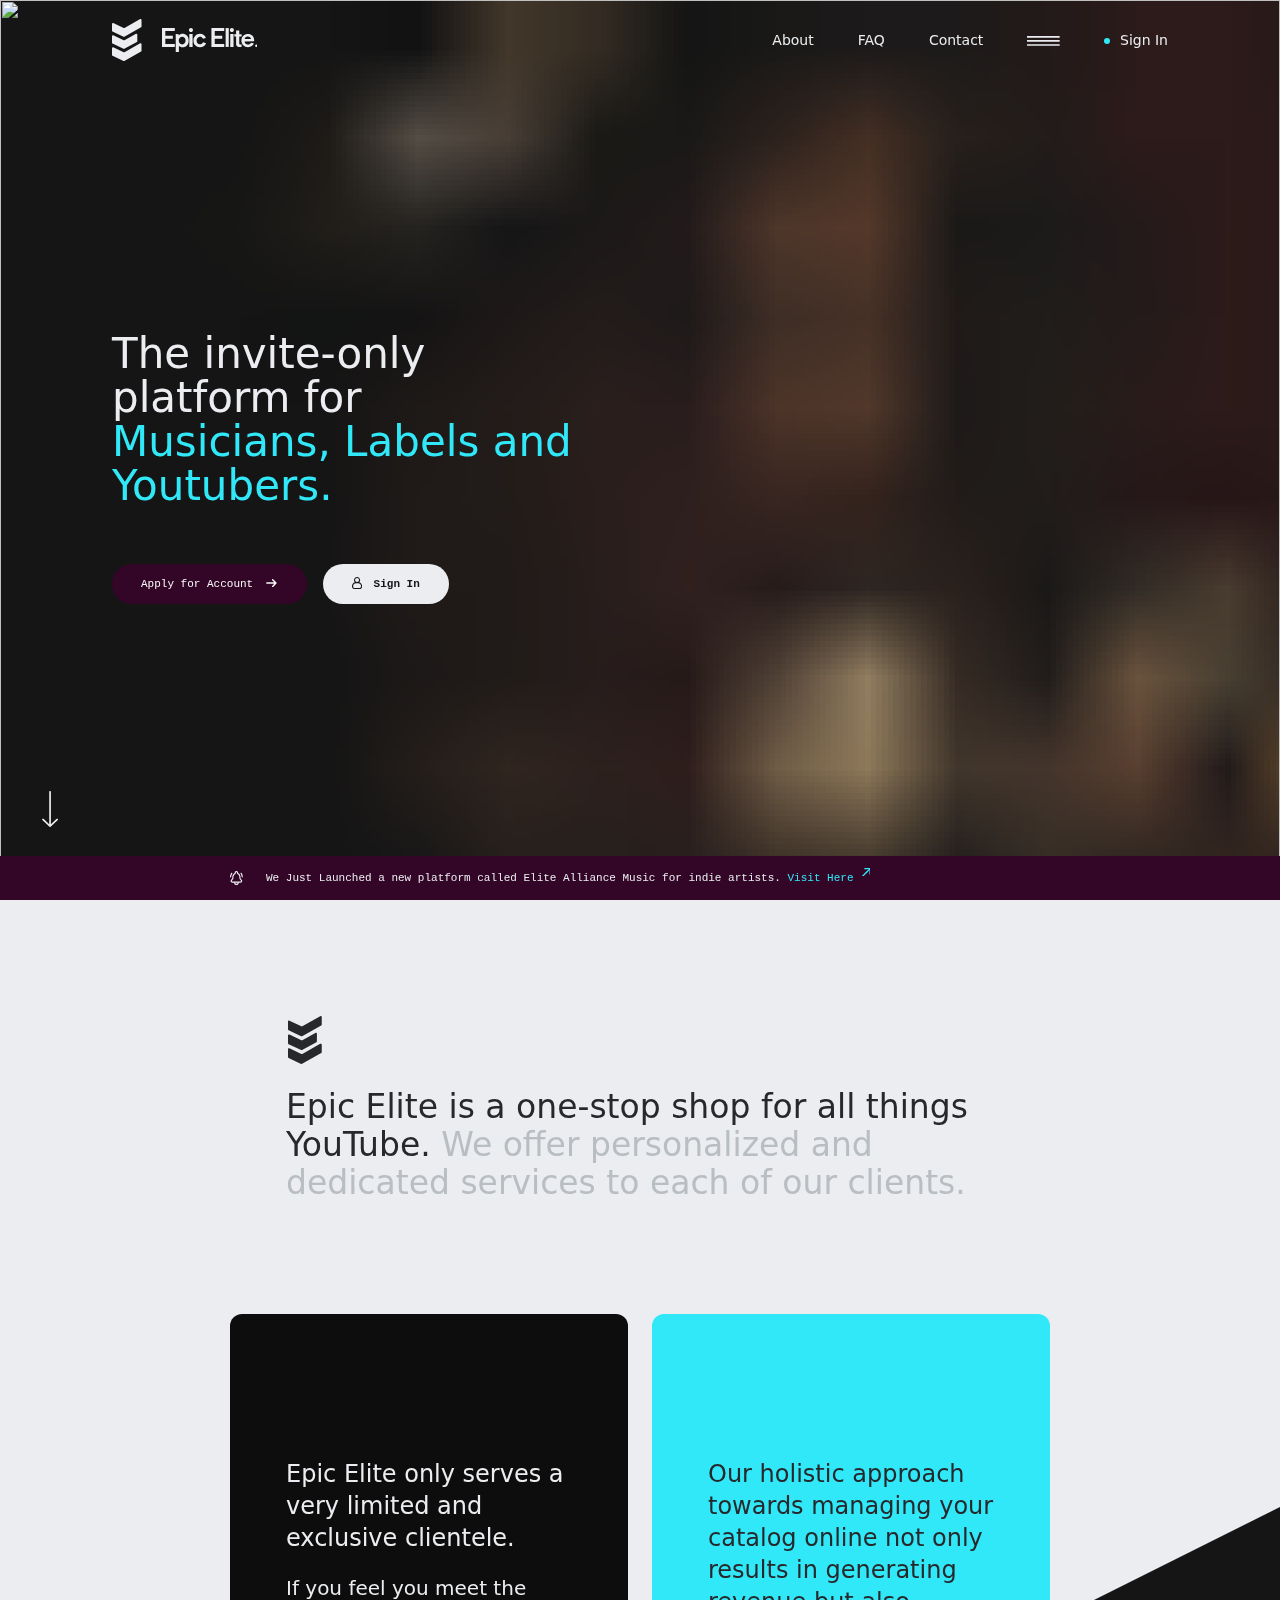
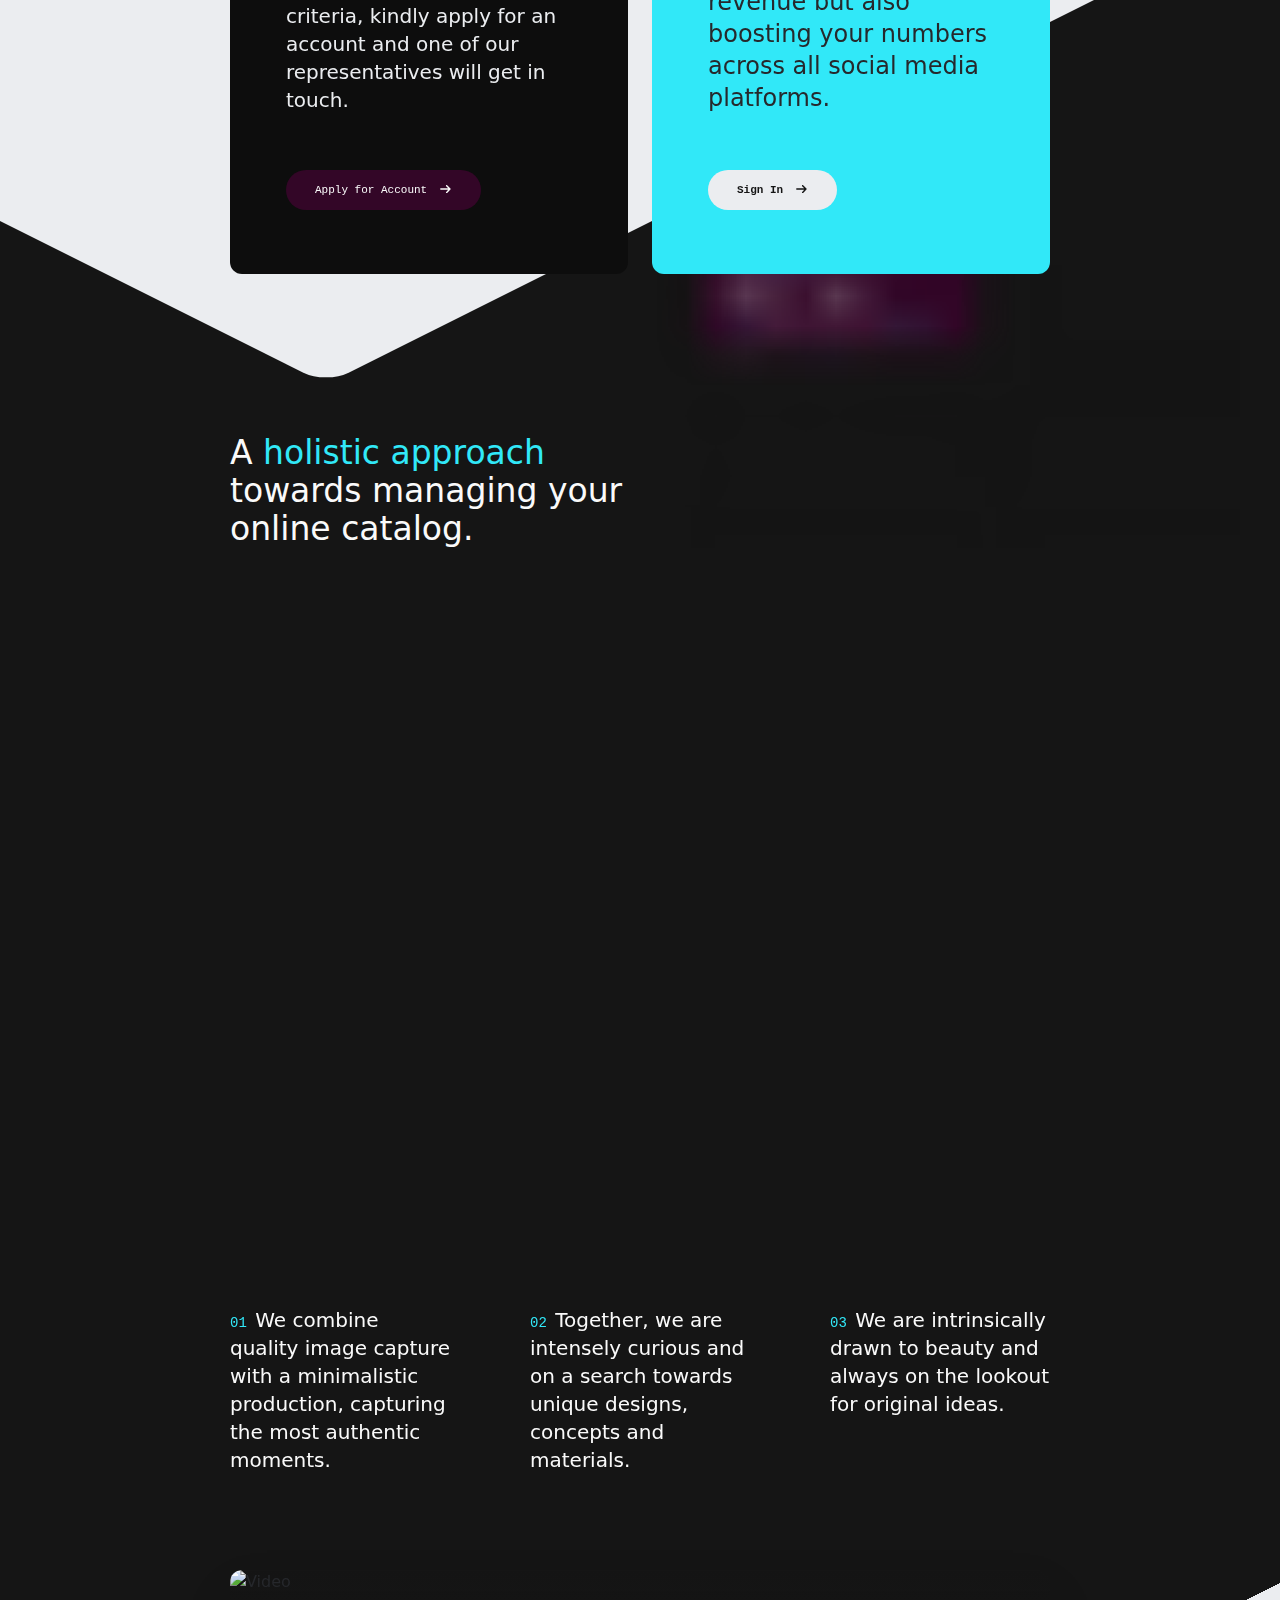
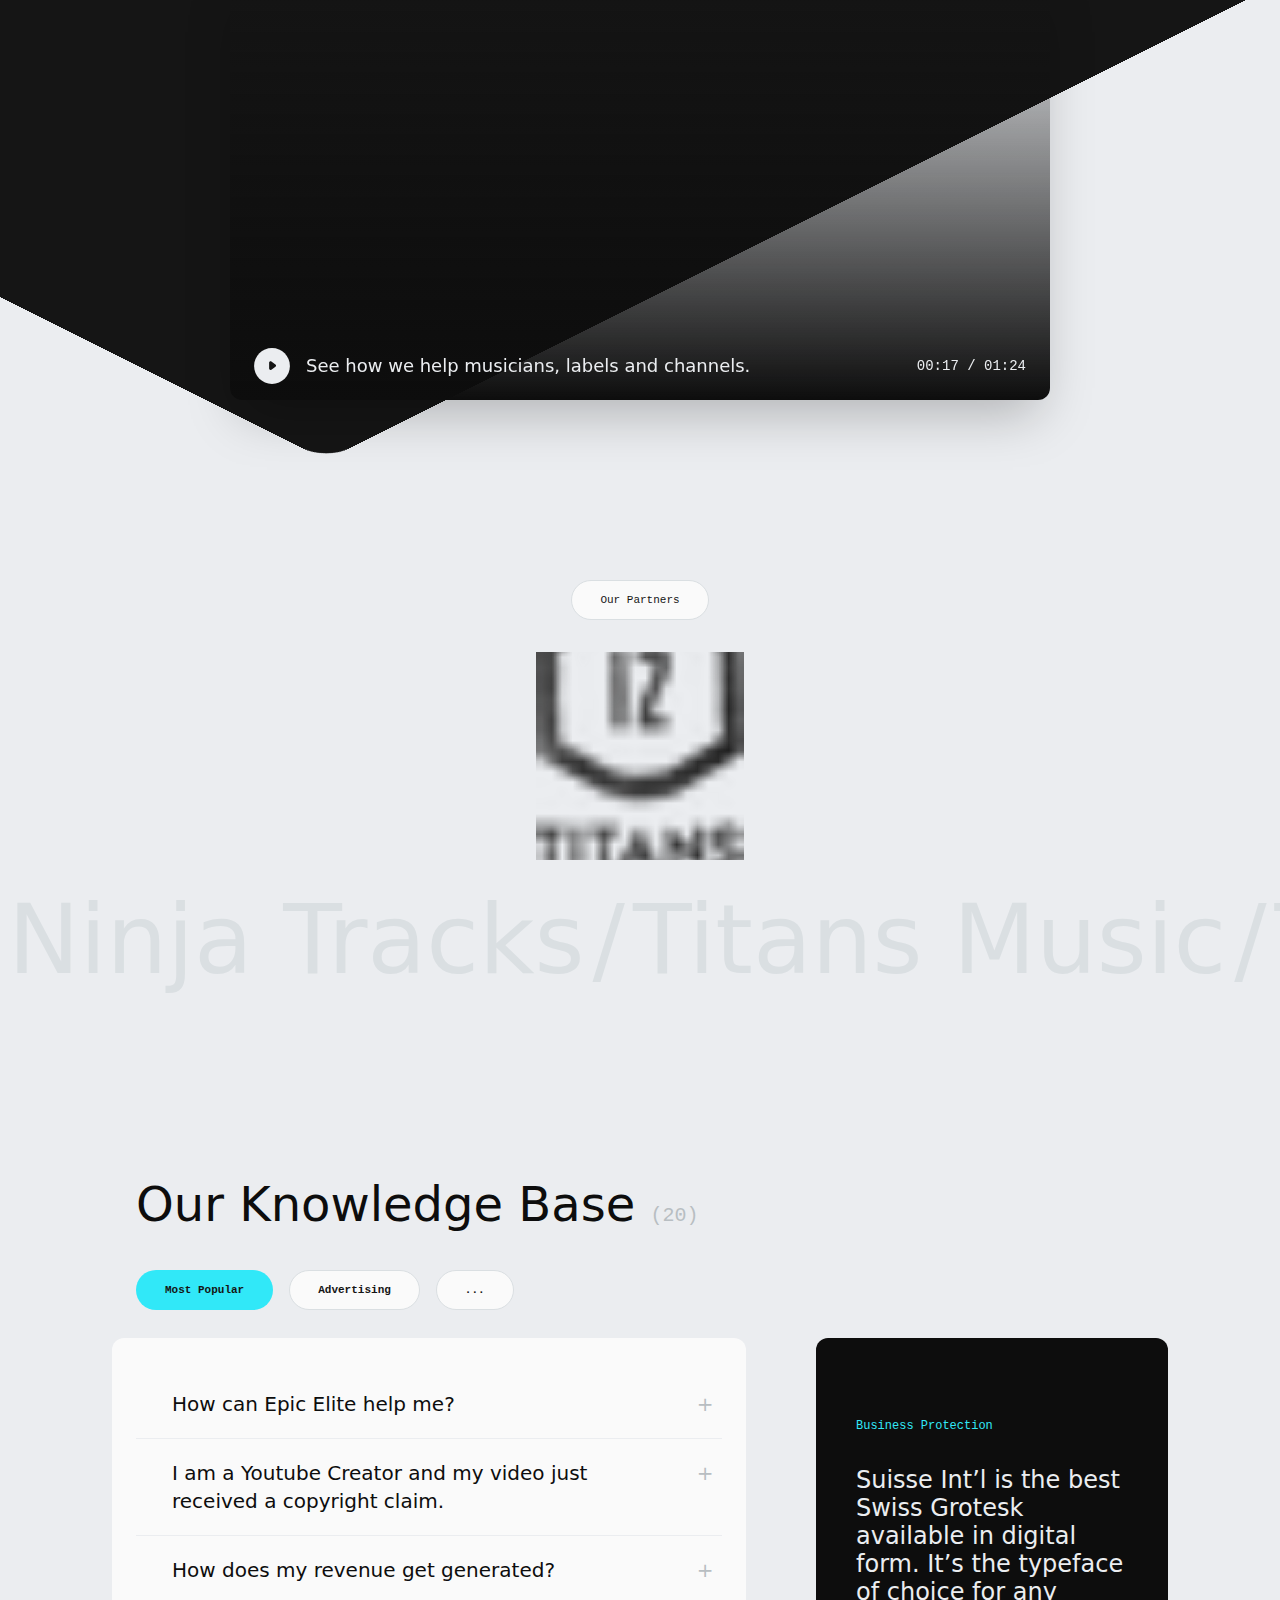
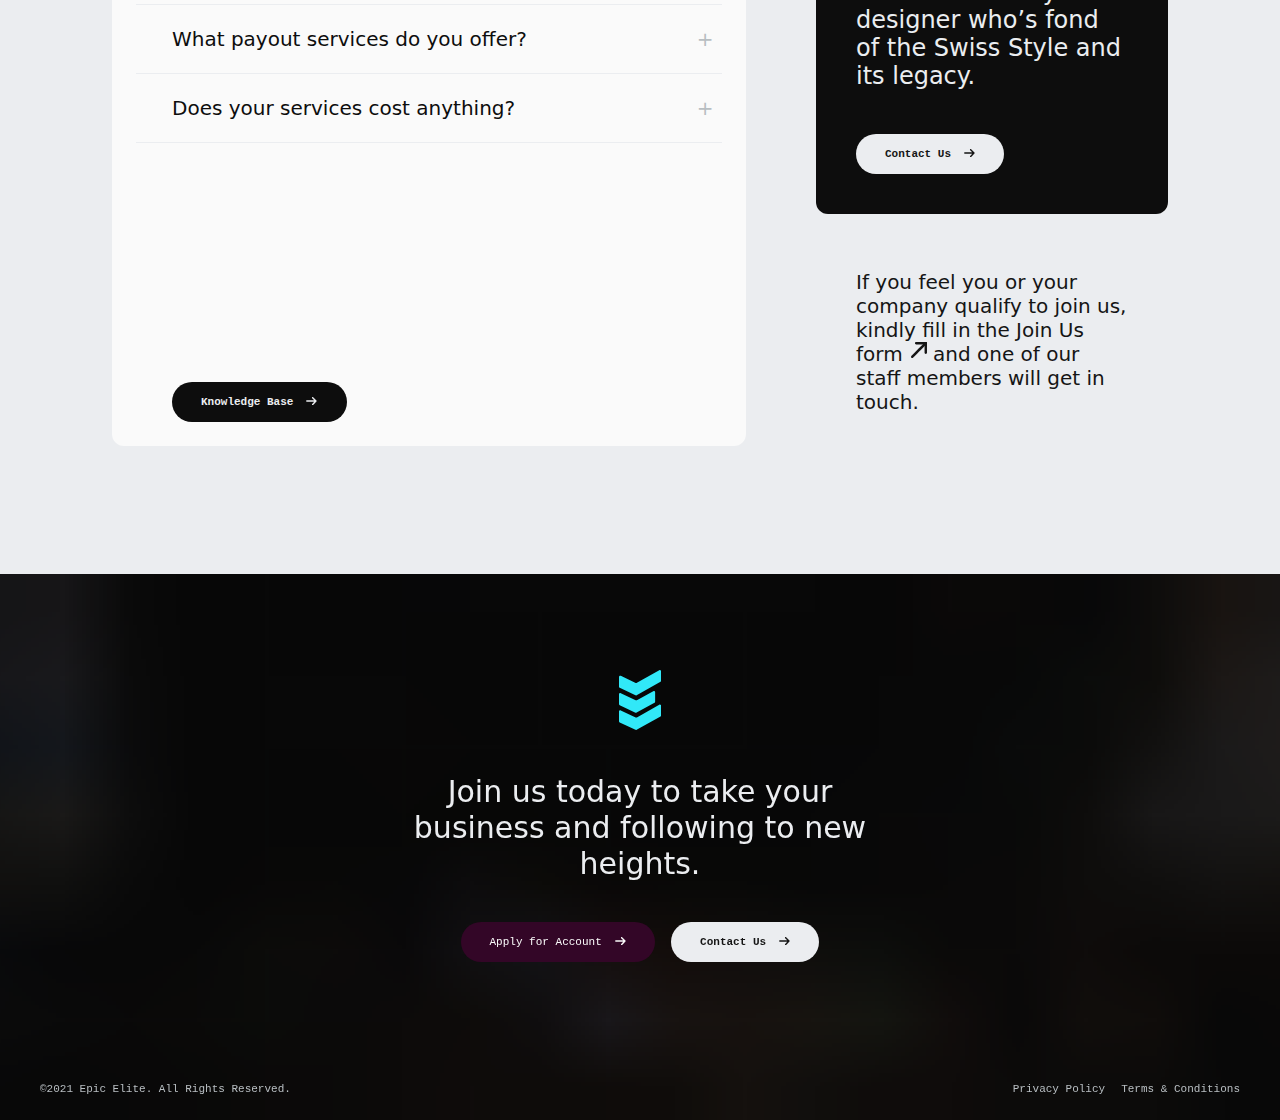
==== commit a5cc124c: "Update" ====
--- a/index.html
+++ b/index.html
@@ -1,22 +1,61 @@
-<!DOCTYPE html><html class="text-sm xs:text-base " lang="en"><head><meta charSet="utf-8"/><meta http-equiv="x-ua-compatible" content="ie=edge"/><meta name="viewport" content="width=device-width, initial-scale=1, shrink-to-fit=no"/><style data-href="/epic-elite-preview/styles.11c359c28d07f5a5b2ed.css" id="gatsby-global-css">/*! modern-normalize v1.0.0 | MIT License | https://github.com/sindresorhus/modern-normalize */:root{-moz-tab-size:4;-o-tab-size:4;tab-size:4}html{line-height:1.15;-webkit-text-size-adjust:100%}body{margin:0;font-family:system-ui,-apple-system,Segoe UI,Roboto,Helvetica,Arial,sans-serif,Apple Color Emoji,Segoe UI Emoji}hr{height:0;color:inherit}abbr[title]{-webkit-text-decoration:underline dotted;text-decoration:underline dotted}b,strong{font-weight:bolder}code,kbd,pre,samp{font-family:ui-monospace,SFMono-Regular,Consolas,Liberation Mono,Menlo,monospace;font-size:1em}small{font-size:80%}sub,sup{font-size:75%;line-height:0;position:relative;vertical-align:baseline}sub{bottom:-.25em}sup{top:-.5em}table{text-indent:0;border-color:inherit}button,input,optgroup,select,textarea{font-family:inherit;font-size:100%;line-height:1.15;margin:0}button,select{text-transform:none}[type=button],button{-webkit-appearance:button}legend{padding:0}progress{vertical-align:baseline}[type=search]{-webkit-appearance:textfield;outline-offset:-2px}summary{display:list-item}blockquote,dd,dl,figure,h1,h2,h3,h4,h5,h6,hr,p,pre{margin:0}button{background-color:transparent;background-image:none}button:focus{outline:1px dotted;outline:5px auto -webkit-focus-ring-color}fieldset,ol,ul{margin:0;padding:0}ol,ul{list-style:none}html{font-family:ui-sans-serif,system-ui,-apple-system,BlinkMacSystemFont,Segoe UI,Roboto,Helvetica Neue,Arial,Noto Sans,sans-serif,Apple Color Emoji,Segoe UI Emoji,Segoe UI Symbol,Noto Color Emoji;line-height:1.5}body{font-family:inherit;line-height:inherit}*,:after,:before{box-sizing:border-box;border:0 solid}hr{border-top-width:1px}img{border-style:solid}textarea{resize:vertical}input::-moz-placeholder,textarea::-moz-placeholder{color:#a1a1aa}input:-ms-input-placeholder,textarea:-ms-input-placeholder{color:#a1a1aa}input::placeholder,textarea::placeholder{color:#a1a1aa}button{cursor:pointer}table{border-collapse:collapse}h1,h2,h3,h4,h5,h6{font-size:inherit;font-weight:inherit}a{color:inherit;text-decoration:inherit}button,input,optgroup,select,textarea{padding:0;line-height:inherit;color:inherit}code,kbd,pre,samp{font-family:SuisseIntlMono,ui-monospace,SFMono-Regular,Menlo,Monaco,Consolas,Liberation Mono,Courier New,monospace}audio,canvas,embed,iframe,img,object,svg,video{display:block;vertical-align:middle}img,video{max-width:100%;height:auto}@font-face{font-family:SuisseIntl;src:url(/epic-elite-preview/static/SuisseIntl-Light-WebS-f8824be6ed059d45e44c46c1f932674c.woff2) format("woff2"),url(/epic-elite-preview/static/SuisseIntl-Light-WebS-4007d132db6f1e85c725790a48ce0bf6.woff) format("woff");font-weight:300}@font-face{font-family:SuisseIntl;src:url(/epic-elite-preview/static/SuisseIntl-Regular-WebS-5ff578be98a31a99629e8169b3c904de.woff2) format("woff2"),url(/epic-elite-preview/static/SuisseIntl-Regular-WebS-151e90fe9764a5acf5f87de515013ade.woff) format("woff");font-weight:400}@font-face{font-family:SuisseIntl;src:url(/epic-elite-preview/static/SuisseIntl-Medium-WebS-ca8c90bfd9bf7d0f5878b48154778ba2.woff2) format("woff2"),url(/epic-elite-preview/static/SuisseIntl-Medium-WebS-573bd0b47318592eb37b02f3f6112cc3.woff) format("woff");font-weight:500}@font-face{font-family:SuisseIntl-Book;src:url(/epic-elite-preview/static/SuisseIntl-Book-WebS-4b167959e159b3b4cd3cc1da52bb8caf.woff2) format("woff2"),url(/epic-elite-preview/static/SuisseIntl-Book-WebS-9c6cf158dfda674372c319f5f27ee420.woff) format("woff");font-weight:400}@font-face{font-family:SuisseIntlMono;src:url(/epic-elite-preview/static/SuisseIntlMono-Regular-WebS-38ff3aaf29e0e91bfab7ce8d42f4fb6e.woff2) format("woff2"),url(/epic-elite-preview/static/SuisseIntlMono-Regular-WebS-63fe7003e4765cb9dc48a9b62ec80e4e.woff) format("woff");font-weight:400}@font-face{font-family:SuisseIntlMono;src:url(/epic-elite-preview/static/SuisseIntlMono-Bold-WebS-b13ec246a9d23d442c536a3d70c9d8c6.woff2) format("woff2"),url(/epic-elite-preview/static/SuisseIntlMono-Bold-WebS-769e8296e15767ceac8d1a0e353f5a63.woff) format("woff");font-weight:700}.container{box-sizing:content-box;margin-left:auto;margin-right:auto;max-width:820px;padding-left:2.25rem;padding-right:2.25rem}@media (min-width:640px){.container{padding-left:4rem;padding-right:4rem}}@media (min-width:768px){.container{padding-left:7rem;padding-right:7rem}}.wide-container{box-sizing:content-box;margin-left:auto;margin-right:auto;max-width:820px;padding-left:2.25rem;padding-right:2.25rem}@media (min-width:640px){.wide-container{padding-left:4rem;padding-right:4rem}}@media (min-width:768px){.wide-container{padding-left:7rem;padding-right:7rem}}@media (min-width:1280px){.wide-container{max-width:1056px}}.space-y-1>:not([hidden])~:not([hidden]){--tw-space-y-reverse:0;margin-top:calc(0.25rem*(1 - var(--tw-space-y-reverse)));margin-bottom:calc(0.25rem*var(--tw-space-y-reverse))}.space-y-2>:not([hidden])~:not([hidden]){--tw-space-y-reverse:0;margin-top:calc(0.5rem*(1 - var(--tw-space-y-reverse)));margin-bottom:calc(0.5rem*var(--tw-space-y-reverse))}.space-x-4>:not([hidden])~:not([hidden]){--tw-space-x-reverse:0;margin-right:calc(1rem*var(--tw-space-x-reverse));margin-left:calc(1rem*(1 - var(--tw-space-x-reverse)))}.space-x-5>:not([hidden])~:not([hidden]){--tw-space-x-reverse:0;margin-right:calc(1.25rem*var(--tw-space-x-reverse));margin-left:calc(1.25rem*(1 - var(--tw-space-x-reverse)))}.space-y-10>:not([hidden])~:not([hidden]){--tw-space-y-reverse:0;margin-top:calc(2.5rem*(1 - var(--tw-space-y-reverse)));margin-bottom:calc(2.5rem*var(--tw-space-y-reverse))}.space-x-11>:not([hidden])~:not([hidden]){--tw-space-x-reverse:0;margin-right:calc(2.75rem*var(--tw-space-x-reverse));margin-left:calc(2.75rem*(1 - var(--tw-space-x-reverse)))}.space-y-14>:not([hidden])~:not([hidden]){--tw-space-y-reverse:0;margin-top:calc(3.5rem*(1 - var(--tw-space-y-reverse)));margin-bottom:calc(3.5rem*var(--tw-space-y-reverse))}.space-y-20>:not([hidden])~:not([hidden]){--tw-space-y-reverse:0;margin-top:calc(5rem*(1 - var(--tw-space-y-reverse)));margin-bottom:calc(5rem*var(--tw-space-y-reverse))}.space-y-24>:not([hidden])~:not([hidden]){--tw-space-y-reverse:0;margin-top:calc(6rem*(1 - var(--tw-space-y-reverse)));margin-bottom:calc(6rem*var(--tw-space-y-reverse))}.bg-primary{--tw-bg-opacity:1;background-color:rgba(49,232,248,var(--tw-bg-opacity))}.bg-secondary{--tw-bg-opacity:1;background-color:rgba(51,6,39,var(--tw-bg-opacity))}.bg-n-100{--tw-bg-opacity:1;background-color:rgba(250,250,250,var(--tw-bg-opacity))}.bg-n-200{--tw-bg-opacity:1;background-color:rgba(235,237,240,var(--tw-bg-opacity))}.bg-n-300{--tw-bg-opacity:1;background-color:rgba(218,223,226,var(--tw-bg-opacity))}.bg-n-800{--tw-bg-opacity:1;background-color:rgba(21,21,21,var(--tw-bg-opacity))}.bg-n-900{--tw-bg-opacity:1;background-color:rgba(13,13,13,var(--tw-bg-opacity))}.bg-gradient-to-t{background-image:linear-gradient(0deg,var(--tw-gradient-stops))}.bg-gradient-to-b{background-image:linear-gradient(180deg,var(--tw-gradient-stops))}.from-transparent{--tw-gradient-from:transparent;--tw-gradient-stops:var(--tw-gradient-from),var(--tw-gradient-to,transparent)}.from-n-900{--tw-gradient-from:#0d0d0d;--tw-gradient-stops:var(--tw-gradient-from),var(--tw-gradient-to,rgba(13,13,13,0))}.to-transparent{--tw-gradient-to:transparent}.to-n-800{--tw-gradient-to:#151515}.border-transparent{border-color:transparent}.border-n-300{--tw-border-opacity:1;border-color:rgba(218,223,226,var(--tw-border-opacity))}.rounded-xl{border-radius:.75rem}.rounded-2xl{border-radius:1rem}.rounded-full{border-radius:9999px}.border{border-width:1px}.border-b{border-bottom-width:1px}.box-border{box-sizing:border-box}.block{display:block}.inline-block{display:inline-block}.inline{display:inline}.flex{display:flex}.table{display:table}.hidden{display:none}.flex-row{flex-direction:row}.flex-col{flex-direction:column}.flex-wrap{flex-wrap:wrap}.items-start{align-items:flex-start}.items-end{align-items:flex-end}.items-center{align-items:center}.justify-center{justify-content:center}.justify-between{justify-content:space-between}.flex-1{flex:1 1 0%}.flex-grow{flex-grow:1}.children\:flex-shrink-0>*,.flex-shrink-0{flex-shrink:0}.font-mono{font-family:SuisseIntlMono,ui-monospace,SFMono-Regular,Menlo,Monaco,Consolas,Liberation Mono,Courier New,monospace}.font-base{font-family:SuisseIntl,ui-sans-serif,system-ui,-apple-system,BlinkMacSystemFont,Segoe UI,Roboto,Helvetica Neue,Arial,Noto Sans,sans-serif,Apple Color Emoji,Segoe UI Emoji,Segoe UI Symbol,Noto Color Emoji}.font-book{font-family:SuisseIntl-Book,ui-sans-serif,system-ui,-apple-system,BlinkMacSystemFont,Segoe UI,Roboto,Helvetica Neue,Arial,Noto Sans,sans-serif,Apple Color Emoji,Segoe UI Emoji,Segoe UI Symbol,Noto Color Emoji}.font-light{font-weight:300}.font-normal{font-weight:400}.font-medium{font-weight:500}.font-bold{font-weight:700}.h-1{height:.25rem}.h-3{height:.75rem}.h-20{height:5rem}.h-52{height:13rem}.h-430{height:430px}.h-620{height:620px}.h-1000{height:1056px}.h-1\.5{height:.375rem}.h-full{height:100%}.h-screen{height:100vh}@supports (-webkit-touch-callout:none){.h-screen{height:-webkit-fill-available}}.text-70{font-size:70%}.text-80{font-size:80%}.text-90{font-size:90%}.text-xs{font-size:.75rem;line-height:1rem}.text-sm{font-size:.875rem;line-height:1.25rem}.text-base{font-size:1rem;line-height:1.5rem}.text-lg{font-size:1.125rem}.text-lg,.text-xl{line-height:1.75rem}.text-xl{font-size:1.25rem}.text-2xl{font-size:1.5rem;line-height:2rem}.text-3xl{font-size:1.875rem;line-height:2.25rem}.text-4xl{font-size:2.25rem;line-height:2.5rem}.text-5xl{font-size:3rem;line-height:1}.text-6xl{font-size:3.75rem;line-height:1}.text-2xs{font-size:.6875rem;line-height:.875rem}.text-3\.5xl{font-size:2.0625rem;line-height:2.375rem}.text-4\.5xl{font-size:2.625rem;line-height:2.75rem}.leading-5{line-height:1.25rem}.leading-6{line-height:1.5rem}.leading-7{line-height:1.75rem}.leading-8{line-height:2rem}.mt-2{margin-top:.5rem}.mr-2{margin-right:.5rem}.ml-2{margin-left:.5rem}.mr-3{margin-right:.75rem}.ml-3{margin-left:.75rem}.mr-4{margin-right:1rem}.ml-4{margin-left:1rem}.mt-5{margin-top:1.25rem}.mb-5{margin-bottom:1.25rem}.mt-6{margin-top:1.5rem}.mb-6{margin-bottom:1.5rem}.mt-8{margin-top:2rem}.mb-9{margin-bottom:2.25rem}.ml-9{margin-left:2.25rem}.mt-10{margin-top:2.5rem}.mt-11{margin-top:2.75rem}.mb-11{margin-bottom:2.75rem}.mb-12{margin-bottom:3rem}.mt-16{margin-top:4rem}.mb-16{margin-bottom:4rem}.mb-20{margin-bottom:5rem}.mr-2\.5{margin-right:.625rem}.-mt-20{margin-top:-5rem}.-mb-260{margin-bottom:-260px}.-mt-360{margin-top:-360px}.max-h-0{max-height:0}.max-h-60{max-height:15rem}.max-w-480{max-width:480px}.min-h-11{min-height:2.75rem}.min-h-36{min-height:9rem}.min-h-260{min-height:260px}.min-h-360{min-height:360px}.min-h-480{min-height:480px}.min-h-560{min-height:560px}.min-h-full{min-height:100%}.min-h-screen{min-height:100vh}@supports (-webkit-touch-callout:none){.min-h-screen{min-height:-webkit-fill-available}}.object-cover{-o-object-fit:cover;object-fit:cover}.opacity-0{opacity:0}.focus\:outline-none:focus{outline:2px solid transparent;outline-offset:2px}.overflow-hidden{overflow:hidden}.overflow-y-auto{overflow-y:auto}.overflow-x-hidden{overflow-x:hidden}.p-5{padding:1.25rem}.px-2{padding-left:.5rem;padding-right:.5rem}.py-3{padding-top:.75rem;padding-bottom:.75rem}.py-4{padding-top:1rem;padding-bottom:1rem}.py-5{padding-top:1.25rem;padding-bottom:1.25rem}.px-6{padding-left:1.5rem;padding-right:1.5rem}.px-7{padding-left:1.75rem;padding-right:1.75rem}.px-8{padding-left:2rem;padding-right:2rem}.px-9{padding-left:2.25rem;padding-right:2.25rem}.px-10{padding-left:2.5rem;padding-right:2.5rem}.px-12{padding-left:3rem;padding-right:3rem}.py-14{padding-top:3.5rem;padding-bottom:3.5rem}.px-14{padding-left:3.5rem;padding-right:3.5rem}.py-24{padding-top:6rem;padding-bottom:6rem}.py-28{padding-top:7rem;padding-bottom:7rem}.pt-1{padding-top:.25rem}.pb-3{padding-bottom:.75rem}.pt-4{padding-top:1rem}.pt-6{padding-top:1.5rem}.pb-8{padding-bottom:2rem}.pl-9{padding-left:2.25rem}.pb-12{padding-bottom:3rem}.pt-14{padding-top:3.5rem}.pb-14{padding-bottom:3.5rem}.pb-16{padding-bottom:4rem}.pt-20{padding-top:5rem}.pt-32{padding-top:8rem}.pt-36{padding-top:9rem}.pt-40{padding-top:10rem}.fixed{position:fixed}.absolute{position:absolute}.relative{position:relative}.inset-0{top:0;right:0;bottom:0;left:0}.top-0{top:0}.left-0{left:0}.bottom-1{bottom:.25rem}.left-8{left:2rem}.bottom-20{bottom:5rem}.bottom-px{bottom:1px}.left-px{left:1px}.bottom-1\.5{bottom:.375rem}.-top-3{top:-.75rem}.top-1\/2{top:50%}.left-1\/2{left:50%}.resize{resize:both}*{--tw-shadow:0 0 transparent}.shadow-2xl{--tw-shadow:0 25px 50px -12px rgba(0,0,0,0.25);box-shadow:var(--tw-ring-offset-shadow,0 0 transparent),var(--tw-ring-shadow,0 0 transparent),var(--tw-shadow)}*{--tw-ring-inset:var(--tw-empty,/*!*/ /*!*/);--tw-ring-offset-width:0px;--tw-ring-offset-color:#fff;--tw-ring-color:rgba(59,130,246,0.5);--tw-ring-offset-shadow:0 0 transparent;--tw-ring-shadow:0 0 transparent}.focus\:ring-4:focus{--tw-ring-offset-shadow:var(--tw-ring-inset) 0 0 0 var(--tw-ring-offset-width) var(--tw-ring-offset-color);--tw-ring-shadow:var(--tw-ring-inset) 0 0 0 calc(4px + var(--tw-ring-offset-width)) var(--tw-ring-color);box-shadow:var(--tw-ring-offset-shadow),var(--tw-ring-shadow),var(--tw-shadow,0 0 transparent)}.text-center{text-align:center}.text-primary{--tw-text-opacity:1;color:rgba(49,232,248,var(--tw-text-opacity))}.text-n-100{--tw-text-opacity:1;color:rgba(250,250,250,var(--tw-text-opacity))}.text-n-200{--tw-text-opacity:1;color:rgba(235,237,240,var(--tw-text-opacity))}.text-n-300{--tw-text-opacity:1;color:rgba(218,223,226,var(--tw-text-opacity))}.text-n-400{--tw-text-opacity:1;color:rgba(184,190,194,var(--tw-text-opacity))}.text-n-700{--tw-text-opacity:1;color:rgba(38,40,44,var(--tw-text-opacity))}.text-n-800{--tw-text-opacity:1;color:rgba(21,21,21,var(--tw-text-opacity))}.hover\:text-n-900:hover,.text-n-900{--tw-text-opacity:1;color:rgba(13,13,13,var(--tw-text-opacity))}.uppercase{text-transform:uppercase}.hover\:underline:hover{text-decoration:underline}.align-middle{vertical-align:middle}.whitespace-nowrap{white-space:nowrap}.w-1{width:.25rem}.w-9{width:2.25rem}.w-52{width:13rem}.w-600{width:600px}.w-1000{width:1056px}.w-1\.5{width:.375rem}.w-1\/2{width:50%}.w-11\/12{width:91.666667%}.w-full{width:100%}.z-10{z-index:10}.transform{--tw-translate-x:0;--tw-translate-y:0;--tw-rotate:0;--tw-skew-x:0;--tw-skew-y:0;--tw-scale-x:1;--tw-scale-y:1;transform:translateX(var(--tw-translate-x)) translateY(var(--tw-translate-y)) rotate(var(--tw-rotate)) skewX(var(--tw-skew-x)) skewY(var(--tw-skew-y)) scaleX(var(--tw-scale-x)) scaleY(var(--tw-scale-y))}.origin-left{transform-origin:left}.origin-top-left{transform-origin:top left}.scale-x-200{--tw-scale-x:2}.rotate-90{--tw-rotate:90deg}.-rotate-135{--tw-rotate:-135deg}.translate-x-24{--tw-translate-x:6rem}.-translate-x-1\/2{--tw-translate-x:-50%}.-translate-x-1\/3{--tw-translate-x:-33.333333%}.translate-y-620{--tw-translate-y:620px}.-translate-y-1\/2{--tw-translate-y:-50%}.transition-all{transition-property:all;transition-timing-function:cubic-bezier(.4,0,.2,1);transition-duration:.15s}.ease-out{transition-timing-function:cubic-bezier(0,0,.2,1)}.duration-1000{transition-duration:1s}@-webkit-keyframes spin{to{transform:rotate(1turn)}}@keyframes spin{to{transform:rotate(1turn)}}@-webkit-keyframes ping{75%,to{transform:scale(2);opacity:0}}@keyframes ping{75%,to{transform:scale(2);opacity:0}}@-webkit-keyframes pulse{50%{opacity:.5}}@keyframes pulse{50%{opacity:.5}}@-webkit-keyframes bounce{0%,to{transform:translateY(-25%);-webkit-animation-timing-function:cubic-bezier(.8,0,1,1);animation-timing-function:cubic-bezier(.8,0,1,1)}50%{transform:none;-webkit-animation-timing-function:cubic-bezier(0,0,.2,1);animation-timing-function:cubic-bezier(0,0,.2,1)}}@keyframes bounce{0%,to{transform:translateY(-25%);-webkit-animation-timing-function:cubic-bezier(.8,0,1,1);animation-timing-function:cubic-bezier(.8,0,1,1)}50%{transform:none;-webkit-animation-timing-function:cubic-bezier(0,0,.2,1);animation-timing-function:cubic-bezier(0,0,.2,1)}}@-webkit-keyframes moveLine{to{transform:translateX(-65%)}}@keyframes moveLine{to{transform:translateX(-65%)}}@-webkit-keyframes moveLineReverse{0%{transform:translateX(-65%)}to{transform:translateX(0)}}@keyframes moveLineReverse{0%{transform:translateX(-65%)}to{transform:translateX(0)}}.animate-move-line{-webkit-animation:moveLine 12s linear infinite;animation:moveLine 12s linear infinite}.animate-move-line-paused{-webkit-animation:moveLine 12s linear infinite paused;animation:moveLine 12s linear infinite paused}.animate-move-line-reverse{-webkit-animation:moveLineReverse 12s linear infinite;animation:moveLineReverse 12s linear infinite}.animate-move-line-reverse-paused{-webkit-animation:moveLineReverse 12s linear infinite paused;animation:moveLineReverse 12s linear infinite paused}@media (min-width:640px){.sm\:flex{display:flex}.sm\:justify-between{justify-content:space-between}.sm\:-mx-10{margin-left:-2.5rem;margin-right:-2.5rem}.sm\:px-0{padding-left:0;padding-right:0}.sm\:py-6{padding-top:1.5rem;padding-bottom:1.5rem}.sm\:px-10{padding-left:2.5rem;padding-right:2.5rem}.sm\:px-28{padding-left:7rem;padding-right:7rem}.sm\:w-1\/2{width:50%}}@media (min-width:768px){.md\:block{display:block}.md\:hidden{display:none}.md\:text-4xl{font-size:2.25rem;line-height:2.5rem}.md\:text-4\.5xl{font-size:2.625rem;line-height:2.75rem}.md\:mb-20{margin-bottom:5rem}.md\:mt-32{margin-top:8rem}.md\:max-h-40{max-height:10rem}.md\:px-14{padding-left:3.5rem;padding-right:3.5rem}.md\:px-28{padding-left:7rem;padding-right:7rem}.md\:pl-6{padding-left:1.5rem}}@media (min-width:1024px){.lg\:space-y-0>:not([hidden])~:not([hidden]){--tw-space-y-reverse:0;margin-top:calc(0px*(1 - var(--tw-space-y-reverse)));margin-bottom:calc(0px*var(--tw-space-y-reverse))}.lg\:space-x-4>:not([hidden])~:not([hidden]){--tw-space-x-reverse:0;margin-right:calc(1rem*var(--tw-space-x-reverse));margin-left:calc(1rem*(1 - var(--tw-space-x-reverse)))}.lg\:space-x-6>:not([hidden])~:not([hidden]){--tw-space-x-reverse:0;margin-right:calc(1.5rem*var(--tw-space-x-reverse));margin-left:calc(1.5rem*(1 - var(--tw-space-x-reverse)))}.lg\:space-y-8>:not([hidden])~:not([hidden]){--tw-space-y-reverse:0;margin-top:calc(2rem*(1 - var(--tw-space-y-reverse)));margin-bottom:calc(2rem*var(--tw-space-y-reverse))}.lg\:block{display:block}.lg\:inline{display:inline}.lg\:flex-row{flex-direction:row}.lg\:items-stretch{align-items:stretch}.lg\:text-xl{font-size:1.25rem;line-height:1.75rem}.lg\:text-5xl{font-size:3rem;line-height:1}.lg\:text-8xl{font-size:6rem;line-height:1}.lg\:leading-6{line-height:1.5rem}.lg\:leading-7{line-height:1.75rem}.lg\:mb-0{margin-bottom:0}.lg\:ml-4{margin-left:1rem}.lg\:mt-7{margin-top:1.75rem}.lg\:mb-8{margin-bottom:2rem}.lg\:mt-10{margin-top:2.5rem}.lg\:mb-11{margin-bottom:2.75rem}.lg\:mt-14{margin-top:3.5rem}.lg\:mb-24{margin-bottom:6rem}.lg\:mb-32{margin-bottom:8rem}.lg\:mt-36{margin-top:9rem}.lg\:max-h-60{max-height:15rem}.lg\:py-5{padding-top:1.25rem;padding-bottom:1.25rem}.lg\:px-6{padding-left:1.5rem;padding-right:1.5rem}.lg\:px-7{padding-left:1.75rem;padding-right:1.75rem}.lg\:py-8{padding-top:2rem;padding-bottom:2rem}.lg\:px-10{padding-left:2.5rem;padding-right:2.5rem}.lg\:pb-4{padding-bottom:1rem}.lg\:pt-6{padding-top:1.5rem}.lg\:pb-10{padding-bottom:2.5rem}.lg\:pb-40{padding-bottom:10rem}.lg\:static{position:static}.lg\:w-1\/2{width:50%}.lg\:w-1\/3{width:33.333333%}.lg\:w-2\/5{width:40%}.lg\:w-3\/5{width:60%}.lg\:-translate-x-0,.lg\:translate-x-0{--tw-translate-x:0px}.lg\:translate-y-0{--tw-translate-y:0px}.lg\:-translate-y-1\/2{--tw-translate-y:-50%}}@media (min-width:1280px){.xl\:max-h-40{max-height:10rem}.xl\:w-2\/6{width:33.333333%}}@media (min-width:420px){.xs\:text-base{font-size:1rem;line-height:1.5rem}.xs\:min-h-560{min-height:560px}.xs\:min-h-620{min-height:620px}}</style><meta name="generator" content="Gatsby 2.32.9"/><title data-react-helmet="true">Epic Elite</title><meta data-react-helmet="true" charSet="utf-8"/><meta data-react-helmet="true" name="description" content="An Exclusive, Invitation-only Service, for Musicians, Labels and YouTube Channels."/><meta data-react-helmet="true" property="og:title" content="Epic Elite"/><meta data-react-helmet="true" property="og:description" content="An Exclusive, Invitation-only Service, for Musicians, Labels and YouTube Channels."/><meta data-react-helmet="true" property="og:type" content="website"/><link rel="icon" href="/epic-elite-preview/favicon-32x32.png?v=8f81ff68b4ceff0e3e2f33821e4aaac2" type="image/png"/><link rel="icon" href="/epic-elite-preview/favicon.svg?v=8f81ff68b4ceff0e3e2f33821e4aaac2" type="image/svg+xml"/><link rel="manifest" href="/epic-elite-preview/manifest.webmanifest" crossorigin="anonymous"/><link rel="apple-touch-icon" sizes="48x48" href="/epic-elite-preview/icons/icon-48x48.png?v=8f81ff68b4ceff0e3e2f33821e4aaac2"/><link rel="apple-touch-icon" sizes="72x72" href="/epic-elite-preview/icons/icon-72x72.png?v=8f81ff68b4ceff0e3e2f33821e4aaac2"/><link rel="apple-touch-icon" sizes="96x96" href="/epic-elite-preview/icons/icon-96x96.png?v=8f81ff68b4ceff0e3e2f33821e4aaac2"/><link rel="apple-touch-icon" sizes="144x144" href="/epic-elite-preview/icons/icon-144x144.png?v=8f81ff68b4ceff0e3e2f33821e4aaac2"/><link rel="apple-touch-icon" sizes="192x192" href="/epic-elite-preview/icons/icon-192x192.png?v=8f81ff68b4ceff0e3e2f33821e4aaac2"/><link rel="apple-touch-icon" sizes="256x256" href="/epic-elite-preview/icons/icon-256x256.png?v=8f81ff68b4ceff0e3e2f33821e4aaac2"/><link rel="apple-touch-icon" sizes="384x384" href="/epic-elite-preview/icons/icon-384x384.png?v=8f81ff68b4ceff0e3e2f33821e4aaac2"/><link rel="apple-touch-icon" sizes="512x512" href="/epic-elite-preview/icons/icon-512x512.png?v=8f81ff68b4ceff0e3e2f33821e4aaac2"/><style>.gatsby-image-wrapper{position:relative;overflow:hidden}.gatsby-image-wrapper img{all:inherit;bottom:0;height:100%;left:0;margin:0;max-width:none;padding:0;position:absolute;right:0;top:0;width:100%;object-fit:cover}.gatsby-image-wrapper [data-main-image]{opacity:0;transform:translateZ(0);transition:opacity .25s linear;will-change:opacity}.gatsby-image-wrapper-constrained{display:inline-block}</style><noscript><style>.gatsby-image-wrapper noscript [data-main-image]{opacity:1!important}.gatsby-image-wrapper [data-placeholder-image]{opacity:0!important}</style></noscript><script type="module">const e="undefined"!=typeof HTMLImageElement&&"loading"in HTMLImageElement.prototype;e&&document.body.addEventListener("load",(function(e){if(void 0===e.target.dataset.mainImage)return;if(void 0===e.target.dataset.gatsbyImageSsr)return;const t=e.target;let a=null,n=t;for(;null===a&&n;)void 0!==n.parentNode.dataset.gatsbyImageWrapper&&(a=n.parentNode),n=n.parentNode;const o=a.querySelector("[data-placeholder-image]"),r=new Image;r.src=t.currentSrc,r.decode().catch((()=>{})).then((()=>{t.style.opacity=1,o&&(o.style.opacity=0,o.style.transition="opacity 500ms linear")}))}),!0);</script><link as="script" rel="preload" href="/epic-elite-preview/webpack-runtime-92334c0494e64235135a.js"/><link as="script" rel="preload" href="/epic-elite-preview/framework-dbb498007a7447f28d8e.js"/><link as="script" rel="preload" href="/epic-elite-preview/styles-bc72ca78f9bad9fb1f45.js"/><link as="script" rel="preload" href="/epic-elite-preview/app-6b703a1425caf79aadf5.js"/><link as="script" rel="preload" href="/epic-elite-preview/29107295-13f7113f88da008b674a.js"/><link as="script" rel="preload" href="/epic-elite-preview/commons-988664ce38302009ff1f.js"/><link as="script" rel="preload" href="/epic-elite-preview/component---src-pages-index-js-1c3da1d133a9765b2521.js"/><link as="fetch" rel="preload" href="/epic-elite-preview/page-data/index/page-data.json" crossorigin="anonymous"/><link as="fetch" rel="preload" href="/epic-elite-preview/page-data/sq/d/2468095761.json" crossorigin="anonymous"/><link as="fetch" rel="preload" href="/epic-elite-preview/page-data/app-data.json" crossorigin="anonymous"/></head><body><div id="___gatsby"><div style="outline:none" tabindex="-1" id="gatsby-focus-wrapper"><div class="font-base bg-n-200 text-n-700"><div class="min-h-screen relative bg-n-800 text-n-200"><div class="absolute inset-0 md:hidden"><div data-gatsby-image-wrapper="" style="width:100%;height:60%" class="gatsby-image-wrapper"><img aria-hidden="true" data-placeholder-image="" style="opacity:1;transition:opacity 500ms linear" decoding="async" src="[data-uri]" alt=""/><picture><source type="image/webp" srcSet="/epic-elite-preview/static/1a5d2e75e86411211a6ddc5034a337e2/d15cc/hero-image.webp 1600w" sizes="1600px"/><img data-gatsby-image-ssr="" layout="fixed" data-main-image="" style="object-position:top center;opacity:0" sizes="1600px" decoding="async" loading="eager" src="/epic-elite-preview/static/1a5d2e75e86411211a6ddc5034a337e2/8bb64/hero-image.png" srcSet="/epic-elite-preview/static/1a5d2e75e86411211a6ddc5034a337e2/8bb64/hero-image.png 1600w" alt=""/></picture><noscript><picture><source type="image/webp" srcSet="/epic-elite-preview/static/1a5d2e75e86411211a6ddc5034a337e2/d15cc/hero-image.webp 1600w" sizes="1600px"/><img data-gatsby-image-ssr="" layout="fixed" data-main-image="" style="object-position:top center;opacity:0" sizes="1600px" decoding="async" loading="eager" src="/epic-elite-preview/static/1a5d2e75e86411211a6ddc5034a337e2/8bb64/hero-image.png" srcSet="/epic-elite-preview/static/1a5d2e75e86411211a6ddc5034a337e2/8bb64/hero-image.png 1600w" alt=""/></picture></noscript><script type="module">const t="undefined"!=typeof HTMLImageElement&&"loading"in HTMLImageElement.prototype;if(t){const t=document.querySelectorAll("img[data-main-image]");for(let e of t)e.dataset.src&&(e.setAttribute("src",e.dataset.src),e.removeAttribute("data-src")),e.dataset.srcset&&(e.setAttribute("srcset",e.dataset.srcset),e.removeAttribute("data-srcset")),e.complete&&(e.style.opacity=1)}</script></div><div class="relative -top-3 h-3 bg-gradient-to-b from-transparent to-n-800"></div></div><div class="absolute inset-0 hidden md:block"><div data-gatsby-image-wrapper="" style="width:100%;height:100%" class="gatsby-image-wrapper"><img aria-hidden="true" data-placeholder-image="" style="opacity:1;transition:opacity 500ms linear" decoding="async" src="[data-uri]" alt=""/><picture><source type="image/webp" srcSet="/epic-elite-preview/static/1a5d2e75e86411211a6ddc5034a337e2/d15cc/hero-image.webp 1600w" sizes="1600px"/><img data-gatsby-image-ssr="" layout="fixed" data-main-image="" style="object-position:top center;opacity:0" sizes="1600px" decoding="async" loading="eager" src="/epic-elite-preview/static/1a5d2e75e86411211a6ddc5034a337e2/8bb64/hero-image.png" srcSet="/epic-elite-preview/static/1a5d2e75e86411211a6ddc5034a337e2/8bb64/hero-image.png 1600w" alt=""/></picture><noscript><picture><source type="image/webp" srcSet="/epic-elite-preview/static/1a5d2e75e86411211a6ddc5034a337e2/d15cc/hero-image.webp 1600w" sizes="1600px"/><img data-gatsby-image-ssr="" layout="fixed" data-main-image="" style="object-position:top center;opacity:0" sizes="1600px" decoding="async" loading="eager" src="/epic-elite-preview/static/1a5d2e75e86411211a6ddc5034a337e2/8bb64/hero-image.png" srcSet="/epic-elite-preview/static/1a5d2e75e86411211a6ddc5034a337e2/8bb64/hero-image.png 1600w" alt=""/></picture></noscript><script type="module">const t="undefined"!=typeof HTMLImageElement&&"loading"in HTMLImageElement.prototype;if(t){const t=document.querySelectorAll("img[data-main-image]");for(let e of t)e.dataset.src&&(e.setAttribute("src",e.dataset.src),e.removeAttribute("data-src")),e.dataset.srcset&&(e.setAttribute("srcset",e.dataset.srcset),e.removeAttribute("data-srcset")),e.complete&&(e.style.opacity=1)}</script></div><div class="relative -top-3 h-3 bg-gradient-to-b from-transparent to-n-800"></div></div><div class="relative h-screen min-h-480 xs:min-h-560 flex flex-col justify-between children:flex-shrink-0"><div class="h-20 px-9 md:px-28 flex justify-between items-center"><a href="/" class="block space-x-5"><svg class="text-4.5xl" style="display:inline;height:1em" xmlns="http://www.w3.org/2000/svg" viewBox="0 0 47.741 67.9277"><g fill="currentColor" transform="rotate(0, 23.5, 33.5)"><path transform="matrix(1,0,0,-1,0,47.099)" d="M 0 0 L 0 -10.946 C 0 -11.5 .319 -12.004 .819 -12.241 L 18.63 -20.69 C 19.055 -20.893 19.553 -20.872 19.96 -20.637 L 47.024 -5.416 C 47.468 -5.16 47.741 -4.687 47.741 -4.175 L 47.741 6.479 C 47.741 7.585 46.544 8.274 45.588 7.72 L 20.232 -6.612 C 19.825 -6.85 19.327 -6.87 18.901 -6.669 L 2.046 1.296 C 1.095 1.745 0 1.052 0 0 "></path><path transform="matrix(1,0,0,-1,0,27.571599)" d="M 0 0 L 0 -10.946 C 0 -11.5 .319 -12.004 .819 -12.241 L 18.63 -20.69 C 19.055 -20.893 19.553 -20.872 19.96 -20.637 L 40.203 -9.575 C 40.647 -9.318 40.92 -8.846 40.92 -8.333 L 40.92 2.321 C 40.92 3.426 39.723 4.115 38.768 3.562 L 20.232 -6.613 C 19.825 -6.85 19.327 -6.87 18.901 -6.669 L 2.046 1.296 C 1.095 1.745 0 1.052 0 0 "></path><path transform="matrix(1,0,0,-1,0,7.9153978)" d="M 0 0 L 0 -10.946 C 0 -11.5 .319 -12.004 .819 -12.241 L 18.63 -20.69 C 19.055 -20.893 19.553 -20.872 19.96 -20.637 L 47.024 -5.416 C 47.468 -5.16 47.741 -4.687 47.741 -4.175 L 47.741 6.479 C 47.741 7.585 46.544 8.274 45.588 7.72 L 20.232 -6.612 C 19.825 -6.85 19.327 -6.87 18.901 -6.669 L 2.046 1.296 C 1.095 1.745 0 1.052 0 0 "></path></g></svg><svg class="text-2xl" style="display:inline;height:1em" xmlns="http://www.w3.org/2000/svg" viewBox="0 0 156.787 39.3105"><g fill="currentColor" transform="rotate(0, 78, 19.5)"><path transform="matrix(1,0,0,-1,156.7876,29.016503)" d="M 0 0 C 0 -1.175 -.953 -2.128 -2.128 -2.128 C -3.303 -2.128 -4.255 -1.175 -4.255 0 C -4.255 1.175 -3.303 2.127 -2.128 2.127 C -.953 2.127 0 1.175 0 0 "></path><path transform="matrix(1,0,0,-1,20.9692,.11410141)" d="M 0 0 L 0 -4.833 L -15.533 -4.833 L -15.533 -12.599 L -3.212 -12.599 L -3.212 -17.432 L -15.533 -17.432 L -15.533 -26.146 L 0 -26.146 L 0 -30.979 L -20.969 -30.979 L -20.969 0 Z "></path><path transform="matrix(1,0,0,-1,101.9126,.11410141)" d="M 0 0 L 0 -4.833 L -15.534 -4.833 L -15.534 -12.599 L -3.213 -12.599 L -3.213 -17.432 L -15.534 -17.432 L -15.534 -26.146 L 0 -26.146 L 0 -30.979 L -20.97 -30.979 L -20.97 0 Z "></path><path transform="matrix(1,0,0,-1,145.6655,18.070202)" d="M 0 0 C 0 1.085 -.542 2.087 -1.585 2.964 C -2.628 3.882 -4.006 4.258 -5.675 4.133 C -7.971 3.965 -10.057 2.254 -10.266 -.041 Z M -12.478 5.551 C -10.391 7.43 -7.846 8.348 -4.841 8.348 C .711 8.348 5.928 4.842 5.343 -3.798 L -10.391 -3.964 C -10.391 -5.008 -9.932 -6.093 -9.055 -7.22 C -8.137 -8.305 -6.844 -8.889 -5.174 -8.973 C -2.67 -9.098 -.875 -8.138 .21 -6.051 L 4.968 -7.47 C 4.341 -8.973 3.215 -10.308 1.503 -11.519 C -.208 -12.729 -2.294 -13.313 -4.756 -13.313 C -8.012 -13.313 -10.642 -12.27 -12.646 -10.225 C -14.606 -8.138 -15.608 -5.55 -15.608 -2.504 C -15.608 1.002 -14.564 3.673 -12.478 5.551 "></path><path transform="matrix(1,0,0,-1,0,39.3105)" d="M 109.373 8.323 L 104.258 8.323 L 104.258 39.196 L 109.373 39.196 Z "></path><path transform="matrix(1,0,0,-1,33.0444,26.8876)" d="M 0 0 C 1.532 -.042 2.852 .511 3.915 1.745 C 5.021 2.979 5.573 4.553 5.573 6.383 C 5.573 8.127 5.021 9.658 3.915 10.893 C 2.809 12.126 1.447 12.722 -.212 12.68 C -4.297 12.382 -5.7 9.063 -5.573 6.34 C -5.573 2.639 -3.53 .043 0 0 M -10.593 16.892 L -5.7 16.849 L -5.488 14.637 C -4.126 16.594 -1.999 17.572 .895 17.572 C 3.277 17.572 5.702 16.466 7.702 14.466 C 9.701 12.467 10.935 9.105 10.638 5.318 C 10.17 -1.446 5.446 -4.254 1.703 -4.68 C -1.147 -5.02 -3.53 -4.254 -5.403 -2.34 L -5.36 -12.381 L -10.508 -12.423 Z "></path><path transform="matrix(1,0,0,-1,0,39.3105)" d="M 50.14 8.274 L 44.763 8.274 L 44.763 29.28 L 50.14 29.28 Z M 45.057 33.775 C 43.754 34.994 43.754 37.179 45.057 38.397 C 46.359 39.615 48.46 39.615 49.762 38.397 C 51.065 37.179 51.065 34.994 49.762 33.775 C 48.46 32.557 46.359 32.557 45.057 33.775 "></path><path transform="matrix(1,0,0,-1,0,39.3105)" d="M 117.183 8.274 L 111.805 8.274 L 111.805 29.28 L 117.183 29.28 Z M 112.1 33.775 C 110.797 34.994 110.797 37.179 112.1 38.397 C 113.402 39.615 115.503 39.615 116.804 38.397 C 118.107 37.179 118.107 34.994 116.804 33.775 C 115.503 32.557 113.402 32.557 112.1 33.775 "></path><path transform="matrix(1,0,0,-1,57.981,16.586802)" d="M 0 0 C -.908 -1.156 -1.363 -2.437 -1.321 -3.799 C -1.279 -7.144 .744 -9.869 3.881 -10.075 C 6.317 -10.24 8.506 -8.837 9.291 -6.731 L 14.163 -8.259 C 12.636 -12.677 8.589 -15.195 3.634 -14.989 C .785 -14.865 -1.61 -13.791 -3.551 -11.769 C -5.491 -9.704 -6.44 -7.02 -6.44 -3.758 C -6.44 -.785 -5.409 1.733 -3.304 3.839 C -1.197 5.945 1.157 7.019 3.84 7.06 C 6.524 7.102 8.712 6.481 10.405 5.119 C 12.098 3.798 13.296 2.146 13.956 .206 L 9.207 -1.198 C 7.97 1.238 6.111 2.312 3.675 2.064 C 2.147 1.857 .949 1.196 0 0 "></path><path transform="matrix(1,0,0,-1,118.4692,13.751801)" d="M 0 0 L 0 3.681 L 2.903 3.681 L 2.903 9.473 L 8.071 9.473 L 8.071 3.681 L 11.943 3.681 L 11.943 0 L 8.071 0 L 8.071 -11.125 C 8.071 -12.515 8.624 -13.211 10.429 -13.211 L 11.902 -13.222 L 11.902 -17.284 L 8.256 -17.284 C 6.269 -17.284 5.63 -16.953 4.54 -16.176 C 3.449 -15.398 2.903 -14.11 2.903 -12.311 L 2.903 0 Z "></path></g></svg></a><div class="hidden md:block space-x-11 text-sm font-book"><a href="/">About</a><a href="/">FAQ</a><a href="/">Contact</a><span><svg class="text-70" style="display:inline;height:1em" xmlns="http://www.w3.org/2000/svg" viewBox="0 0 40 12"><g fill="currentColor" transform="rotate(0, 20, 6)"><path transform="matrix(1,0,0,1,0,0)" d="M 0 0 L 40 0 L 40 2 L 0 2 Z"></path><path transform="matrix(1,0,0,1,0,5)" d="M 0 0 L 40 0 L 40 2 L 0 2 Z"></path><path transform="matrix(1,0,0,1,0,10)" d="M 0 0 L 40 0 L 40 2 L 0 2 Z"></path></g></svg></span><a href="/"><span class="w-1.5 h-1.5 bg-primary inline-block align-middle rounded-full mr-2.5"></span>Sign In</a></div><div class="md:hidden text-sm font-book"><button><svg class="text-70" style="display:inline;height:1em" xmlns="http://www.w3.org/2000/svg" viewBox="0 0 40 12"><g fill="currentColor" transform="rotate(0, 20, 6)"><path transform="matrix(1,0,0,1,0,0)" d="M 0 0 L 40 0 L 40 2 L 0 2 Z"></path><path transform="matrix(1,0,0,1,0,5)" d="M 0 0 L 40 0 L 40 2 L 0 2 Z"></path><path transform="matrix(1,0,0,1,0,10)" d="M 0 0 L 40 0 L 40 2 L 0 2 Z"></path></g></svg></button></div></div><div class="px-9 sm:px-28 space-y-14"><div class="max-w-480 text-4xl md:text-4.5xl font-medium">The invite-only platform for<!-- --> <span class="text-primary">Musicians, Labels and Youtubers.</span></div><div class="flex space-x-4"><button class="font-mono text-2xs py-3 px-7 whitespace-nowrap border focus:outline-none focus:ring-4 bg-secondary text-n-100 border-transparent rounded-full ">Apply for Account<svg class="ml-3 relative bottom-px text-90" style="display:inline;height:1em" xmlns="http://www.w3.org/2000/svg" viewBox="-20 -6.5 25 20"><g fill="currentColor" transform="rotate(90, -7.5, 4)"><path d="M 0 0 C .582 .581 .582 1.512 0 2.055 C -.581 2.636 -1.512 2.636 -2.055 2.055 L -6.281 -2.133 L -6.281 12.872 C -6.281 13.687 -6.94 14.346 -7.754 14.346 C -8.568 14.346 -9.228 13.687 -9.228 12.872 L -9.228 -2.133 L -13.415 2.094 C -13.996 2.675 -14.927 2.675 -15.47 2.094 C -15.741 1.822 -15.896 1.435 -15.896 1.047 C -15.896 .659 -15.741 .31 -15.47 0 L -8.763 -6.708 C -8.491 -6.979 -8.104 -7.135 -7.716 -7.135 C -7.328 -7.135 -6.94 -6.979 -6.669 -6.708 Z "></path></g></svg></button><button class="font-mono text-2xs py-3 px-7 whitespace-nowrap border focus:outline-none focus:ring-4 bg-n-200 text-n-800 border-transparent font-bold rounded-full "><svg class="mr-3 relative bottom-px text-xs" style="display:inline;height:1em" xmlns="http://www.w3.org/2000/svg" viewBox="0 0 32.4665 38.8286"><g fill="currentColor" transform="rotate(0, 16, 19)"><path transform="matrix(1,0,0,-1,13.1803,19.995303)" d="M 0 0 L 6.5 0 C 11.649 0 15.998 -4.35 15.998 -9.499 L 15.998 -11.173 L 15.867 -11.173 L 15.867 -11.621 C 15.867 -13.642 14.224 -15.285 12.202 -15.285 L -5.835 -15.285 C -7.854 -15.285 -9.498 -13.642 -9.498 -11.621 L -9.498 -9.499 C -9.498 -4.35 -5.148 0 0 0 M 3.184 3.548 C -.433 3.548 -3.266 6.381 -3.266 9.998 C -3.266 13.613 -.433 16.446 3.184 16.446 C 6.8 16.446 9.633 13.613 9.633 9.998 C 9.633 6.381 6.8 3.548 3.184 3.548 M 10.327 2.916 C 12.151 4.706 13.182 7.241 13.182 9.998 C 13.182 15.511 8.696 19.995 3.184 19.995 C -2.329 19.995 -6.813 15.511 -6.813 9.998 C -6.813 7.376 -5.751 4.789 -3.938 2.925 C -9.339 1.27 -13.181 -3.83 -13.181 -9.499 L -13.181 -11.621 C -13.181 -15.598 -9.944 -18.833 -5.968 -18.833 L 12.07 -18.833 C 16.047 -18.833 19.283 -15.598 19.283 -11.621 L 19.283 -9.509 C 19.409 -3.774 15.764 1.222 10.327 2.916 "></path></g></svg>Sign In</button></div></div><a href="/" class="absolute left-8 bottom-20"><svg class="transform rotate-90" style="display:inline;height:1em" xmlns="http://www.w3.org/2000/svg" viewBox="0 0 39.3332 17.4167"><g fill="currentColor" transform="rotate(0, 19.5, 8.5)"><path transform="matrix(1,0,0,-1,39.3334,8.7082)" d="M 0 0 C 0 .212 -.129 .494 -.259 .63 L -7.592 8.422 C -7.935 8.776 -8.489 8.817 -8.888 8.458 C -9.245 8.137 -9.254 7.51 -8.924 7.162 L -3.037 .917 L -38.417 .917 C -38.923 .917 -39.333 .506 -39.333 0 C -39.333 -.506 -38.923 -.917 -38.417 -.917 L -3.037 -.917 L -8.924 -7.162 C -9.254 -7.51 -9.23 -8.121 -8.888 -8.458 C -8.526 -8.813 -7.929 -8.781 -7.592 -8.422 L -.259 -.63 C -.043 -.419 -.004 -.215 0 0 "></path></g></svg></a><div class="bg-secondary font-mono text-2xs"><div class="container min-h-11 flex items-center"><div class="w-9 flex-shrink-0"><svg class="text-sm" style="display:inline;height:1em" xmlns="http://www.w3.org/2000/svg" viewBox="0 0 44 48.0049"><g fill="currentColor" transform="rotate(0, 22, 24)"><path transform="matrix(1,0,0,-1,37.8601,35.1249)" d="M 0 0 C -.237 -.548 -.783 -.896 -1.38 -.88 L -30.32 -.88 C -31.165 -.883 -31.853 -.2 -31.855 .645 C -31.856 1.005 -31.73 1.354 -31.5 1.63 L -28.18 5.63 C -26.685 7.424 -25.863 9.685 -25.86 12.02 L -25.86 15.12 C -25.86 19.54 -22.99 23.89 -19.19 25.23 C -18.391 25.515 -17.857 26.271 -17.86 27.12 L -17.86 29.12 C -17.857 29.706 -17.598 30.262 -17.15 30.64 C -16.795 30.955 -16.335 31.126 -15.86 31.12 C -15.743 31.13 -15.627 31.13 -15.51 31.12 C -14.5 30.876 -13.807 29.947 -13.86 28.91 L -13.86 27.12 C -13.858 26.287 -13.341 25.542 -12.561 25.25 C -8.466 23.562 -5.812 19.549 -5.86 15.12 L -5.86 12.02 C -5.859 9.681 -5.038 7.416 -3.54 5.62 L -.21 1.62 C .181 1.172 .264 .533 0 0 M -15.86 -8.88 C -18.069 -8.88 -19.86 -7.089 -19.86 -4.88 L -11.86 -4.88 C -11.86 -7.089 -13.651 -8.88 -15.86 -8.88 M 2.87 4.12 L -.47 8.12 C -1.382 9.214 -1.874 10.597 -1.86 12.02 L -1.86 15.12 C -1.844 20.699 -4.926 25.826 -9.86 28.43 L -9.86 28.91 C -9.825 31.894 -11.931 34.475 -14.86 35.04 C -18.128 35.593 -21.224 33.392 -21.776 30.124 C -21.832 29.792 -21.86 29.456 -21.86 29.12 L -21.86 28.44 C -26.778 25.814 -29.854 20.695 -29.86 15.12 L -29.86 12.02 C -29.86 10.617 -30.352 9.258 -31.25 8.18 L -34.57 4.18 C -36.52 1.829 -36.194 -1.657 -33.844 -3.606 C -32.853 -4.428 -31.606 -4.879 -30.32 -4.88 L -23.86 -4.88 C -23.86 -9.298 -20.278 -12.88 -15.86 -12.88 C -11.441 -12.88 -7.86 -9.298 -7.86 -4.88 L -1.38 -4.88 C 1.669 -4.86 4.124 -2.374 4.105 .675 C 4.097 1.93 3.661 3.146 2.87 4.12 "></path><path transform="matrix(1,0,0,-1,1.9997,22.004803)" d="M 0 0 C 1.104 0 2 .896 2 2 C 2.002 5.518 3.046 8.955 5 11.88 L 5.67 12.88 C 6.232 13.831 5.917 15.058 4.967 15.619 C 4.089 16.138 2.963 15.914 2.351 15.1 L 1.67 14.1 C -.723 10.519 -2 6.308 -2 2 C -2 .896 -1.104 0 0 0 "></path><path transform="matrix(1,0,0,-1,43.9997,20.004803)" d="M 0 0 C .003 4.307 -1.271 8.517 -3.66 12.1 L -4.34 13.1 C -4.902 14.051 -6.128 14.366 -7.079 13.804 C -8.03 13.241 -8.345 12.015 -7.783 11.064 C -7.745 11.001 -7.704 10.939 -7.66 10.88 L -6.99 9.88 C -5.038 6.954 -3.998 3.517 -4 0 C -4 -1.104 -3.104 -2 -2 -2 C -.896 -2 0 -1.104 0 0 "></path></g></svg></div><div>We Just Launched a new platform called Elite Alliance Music for indie artists.<!-- --> <a class="hover:underline text-primary" href="/">Visit Here<svg class="text-80 relative bottom-1.5 ml-2" style="display:inline;height:1em" xmlns="http://www.w3.org/2000/svg" viewBox="0 0 19.3209 19.305"><g fill="currentColor" transform="rotate(0, 9.5, 9.5)"><path transform="matrix(1,0,0,-1,6.2486,2.9190007)" d="M 0 0 C 1.21 -.001 2.42 -.002 3.629 -.004 C 5.66 -.005 7.691 -.007 9.722 -.009 C 10.349 -.01 10.976 -.01 11.603 -.011 C 12.397 -.012 13.067 .64 13.072 1.438 C 13.077 2.229 12.418 2.907 11.623 2.908 C 10.413 2.909 9.204 2.91 7.994 2.912 C 5.963 2.913 3.932 2.915 1.901 2.917 C 1.274 2.918 .647 2.918 .021 2.919 C -.773 2.92 -1.443 2.269 -1.449 1.47 C -1.454 .679 -.795 .001 0 0 "></path><path transform="matrix(1,0,0,-1,19.3101,13.0723)" d="M 0 0 C .001 1.21 .002 2.42 .004 3.629 C .005 5.66 .007 7.691 .009 9.722 C .01 10.349 .01 10.976 .011 11.603 C .012 12.397 -.64 13.067 -1.438 13.072 C -2.229 13.077 -2.907 12.418 -2.908 11.623 C -2.909 10.413 -2.91 9.204 -2.912 7.994 C -2.913 5.963 -2.915 3.932 -2.917 1.901 C -2.918 1.274 -2.918 .647 -2.919 .021 C -2.92 -.774 -2.269 -1.444 -1.47 -1.449 C -.679 -1.454 -.001 -.795 0 0 "></path><path transform="matrix(1,0,0,-1,2.4917,18.878)" d="M 0 0 C .499 .498 .998 .997 1.497 1.496 C 2.712 2.709 3.926 3.922 5.14 5.136 C 6.645 6.639 8.148 8.142 9.653 9.645 L 13.761 13.749 L 16.189 16.175 C 16.262 16.247 16.335 16.319 16.407 16.392 C 16.969 16.953 16.959 17.899 16.396 18.456 C 15.828 19.017 14.895 19.007 14.332 18.445 C 13.833 17.946 13.334 17.447 12.834 16.948 C 11.62 15.735 10.406 14.522 9.191 13.31 C 7.687 11.807 6.183 10.304 4.679 8.801 C 3.31 7.433 1.939 6.064 .57 4.696 C -.239 3.888 -1.049 3.078 -1.857 2.27 C -1.931 2.197 -2.003 2.125 -2.075 2.053 C -2.637 1.491 -2.628 .545 -2.064 -.012 C -1.496 -.572 -.563 -.562 0 0 "></path></g></svg></a></div></div></div></div></div><div class="overflow-x-hidden"><div class="bg-n-200"><div class="relative min-h-360 z-10"><div class="container py-28 text-3.5xl"><div class="md:px-14 font-light"><div class="relative left-px text-5xl mb-6"><svg class="relative left-px" style="display:inline;height:1em" xmlns="http://www.w3.org/2000/svg" viewBox="0 0 47.741 67.9277"><g fill="currentColor" transform="rotate(0, 23.5, 33.5)"><path transform="matrix(1,0,0,-1,0,47.099)" d="M 0 0 L 0 -10.946 C 0 -11.5 .319 -12.004 .819 -12.241 L 18.63 -20.69 C 19.055 -20.893 19.553 -20.872 19.96 -20.637 L 47.024 -5.416 C 47.468 -5.16 47.741 -4.687 47.741 -4.175 L 47.741 6.479 C 47.741 7.585 46.544 8.274 45.588 7.72 L 20.232 -6.612 C 19.825 -6.85 19.327 -6.87 18.901 -6.669 L 2.046 1.296 C 1.095 1.745 0 1.052 0 0 "></path><path transform="matrix(1,0,0,-1,0,27.571599)" d="M 0 0 L 0 -10.946 C 0 -11.5 .319 -12.004 .819 -12.241 L 18.63 -20.69 C 19.055 -20.893 19.553 -20.872 19.96 -20.637 L 40.203 -9.575 C 40.647 -9.318 40.92 -8.846 40.92 -8.333 L 40.92 2.321 C 40.92 3.426 39.723 4.115 38.768 3.562 L 20.232 -6.613 C 19.825 -6.85 19.327 -6.87 18.901 -6.669 L 2.046 1.296 C 1.095 1.745 0 1.052 0 0 "></path><path transform="matrix(1,0,0,-1,0,7.9153978)" d="M 0 0 L 0 -10.946 C 0 -11.5 .319 -12.004 .819 -12.241 L 18.63 -20.69 C 19.055 -20.893 19.553 -20.872 19.96 -20.637 L 47.024 -5.416 C 47.468 -5.16 47.741 -4.687 47.741 -4.175 L 47.741 6.479 C 47.741 7.585 46.544 8.274 45.588 7.72 L 20.232 -6.612 C 19.825 -6.85 19.327 -6.87 18.901 -6.669 L 2.046 1.296 C 1.095 1.745 0 1.052 0 0 "></path></g></svg></div>Epic Elite is a one-stop shop for all things<!-- --> <br class="hidden lg:inline"/>YouTube.<!-- --> <span class="text-n-400">We offer personalized and dedicated services to each of our clients.</span></div></div><div class="container flex flex-col lg:flex-row lg:space-x-6 space-y-20 lg:space-y-0 relative z-10"><div class="flex-1 flex-grow pt-36 pb-16 px-14 rounded-xl bg-n-900 text-n-200"><h2 class="text-2xl font-medium mb-5">Epic Elite only serves a very limited and exclusive clientele.</h2><p class="text-xl font-light">If you feel you meet the criteria, kindly apply for an account and one of our representatives will get in touch.</p><button class="font-mono text-2xs py-3 px-7 whitespace-nowrap border focus:outline-none focus:ring-4 bg-secondary text-n-100 border-transparent rounded-full mt-11 lg:mt-14">Apply for Account<svg class="ml-3 relative bottom-px text-90" style="display:inline;height:1em" xmlns="http://www.w3.org/2000/svg" viewBox="-20 -6.5 25 20"><g fill="currentColor" transform="rotate(90, -7.5, 4)"><path d="M 0 0 C .582 .581 .582 1.512 0 2.055 C -.581 2.636 -1.512 2.636 -2.055 2.055 L -6.281 -2.133 L -6.281 12.872 C -6.281 13.687 -6.94 14.346 -7.754 14.346 C -8.568 14.346 -9.228 13.687 -9.228 12.872 L -9.228 -2.133 L -13.415 2.094 C -13.996 2.675 -14.927 2.675 -15.47 2.094 C -15.741 1.822 -15.896 1.435 -15.896 1.047 C -15.896 .659 -15.741 .31 -15.47 0 L -8.763 -6.708 C -8.491 -6.979 -8.104 -7.135 -7.716 -7.135 C -7.328 -7.135 -6.94 -6.979 -6.669 -6.708 Z "></path></g></svg></button></div><div class="flex-1 flex-grow pt-36 pb-16 px-14 rounded-xl bg-primary"><p class="text-2xl">Our holistic approach towards managing your catalog online not only results in generating revenue but also boosting your numbers across all social media platforms.</p><button class="font-mono text-2xs py-3 px-7 whitespace-nowrap border focus:outline-none focus:ring-4 bg-n-200 text-n-800 border-transparent font-bold rounded-full mt-11 lg:mt-14">Sign In<svg class="ml-3 relative bottom-px text-90" style="display:inline;height:1em" xmlns="http://www.w3.org/2000/svg" viewBox="-20 -6.5 25 20"><g fill="currentColor" transform="rotate(90, -7.5, 4)"><path d="M 0 0 C .582 .581 .582 1.512 0 2.055 C -.581 2.636 -1.512 2.636 -2.055 2.055 L -6.281 -2.133 L -6.281 12.872 C -6.281 13.687 -6.94 14.346 -7.754 14.346 C -8.568 14.346 -9.228 13.687 -9.228 12.872 L -9.228 -2.133 L -13.415 2.094 C -13.996 2.675 -14.927 2.675 -15.47 2.094 C -15.741 1.822 -15.896 1.435 -15.896 1.047 C -15.896 .659 -15.741 .31 -15.47 0 L -8.763 -6.708 C -8.491 -6.979 -8.104 -7.135 -7.716 -7.135 C -7.328 -7.135 -6.94 -6.979 -6.669 -6.708 Z "></path></g></svg></button></div></div></div><div class="relative h-620 -mt-360 -mb-260 overflow-hidden bg-n-800" style="top:-150px"><div class="container h-full"><div class="transform origin-top-left translate-x-24 translate-y-620"><div class="transform origin-left scale-x-200"><div class="h-1000 w-1000 bg-n-200 rounded-2xl transform origin-top-left -rotate-135"></div></div></div></div></div><div class="min-h-260 bg-n-800"><div class="relative"><div class="container pt-40 pb-12 lg:pb-40 relative"><p class="text-3.5xl text-n-100 lg:w-1/2 font-medium">A <span class="text-primary">holistic approach </span>towards managing your online catalog.</p><div data-gatsby-image-wrapper="" style="position:relative" class="gatsby-image-wrapper gatsby-image-wrapper-constrained w-600 top-1/2 left-1/2 transform -translate-x-1/3 lg:-translate-x-0 lg:-translate-y-1/2"><div style="max-width:1603px;display:block"><img alt="" role="presentation" aria-hidden="true" src="data:image/svg+xml;charset=utf-8,%3Csvg height=&#x27;1515.0000000000002&#x27; width=&#x27;1603&#x27; xmlns=&#x27;http://www.w3.org/2000/svg&#x27; version=&#x27;1.1&#x27;%3E%3C/svg%3E" style="max-width:100%;display:block;position:static"/></div><img aria-hidden="true" data-placeholder-image="" style="opacity:1;transition:opacity 500ms linear" decoding="async" src="[data-uri]" alt=""/><picture><source type="image/webp" srcSet="/epic-elite-preview/static/5940f290163530000c7162f38d16a9e7/d1357/about-image.webp 401w,/epic-elite-preview/static/5940f290163530000c7162f38d16a9e7/c9cae/about-image.webp 802w,/epic-elite-preview/static/5940f290163530000c7162f38d16a9e7/dbc22/about-image.webp 1603w" sizes="(min-width: 1603px) 1603px, 100vw"/><img data-gatsby-image-ssr="" data-main-image="" style="opacity:0" sizes="(min-width: 1603px) 1603px, 100vw" decoding="async" loading="lazy" data-src="/epic-elite-preview/static/5940f290163530000c7162f38d16a9e7/2bddc/about-image.png" data-srcset="/epic-elite-preview/static/5940f290163530000c7162f38d16a9e7/81b63/about-image.png 401w,/epic-elite-preview/static/5940f290163530000c7162f38d16a9e7/86776/about-image.png 802w,/epic-elite-preview/static/5940f290163530000c7162f38d16a9e7/2bddc/about-image.png 1603w" alt="Dashboard"/></picture><noscript><picture><source type="image/webp" srcSet="/epic-elite-preview/static/5940f290163530000c7162f38d16a9e7/d1357/about-image.webp 401w,/epic-elite-preview/static/5940f290163530000c7162f38d16a9e7/c9cae/about-image.webp 802w,/epic-elite-preview/static/5940f290163530000c7162f38d16a9e7/dbc22/about-image.webp 1603w" sizes="(min-width: 1603px) 1603px, 100vw"/><img data-gatsby-image-ssr="" data-main-image="" style="opacity:0" sizes="(min-width: 1603px) 1603px, 100vw" decoding="async" loading="lazy" src="/epic-elite-preview/static/5940f290163530000c7162f38d16a9e7/2bddc/about-image.png" srcSet="/epic-elite-preview/static/5940f290163530000c7162f38d16a9e7/81b63/about-image.png 401w,/epic-elite-preview/static/5940f290163530000c7162f38d16a9e7/86776/about-image.png 802w,/epic-elite-preview/static/5940f290163530000c7162f38d16a9e7/2bddc/about-image.png 1603w" alt="Dashboard"/></picture></noscript><script type="module">const t="undefined"!=typeof HTMLImageElement&&"loading"in HTMLImageElement.prototype;if(t){const t=document.querySelectorAll("img[data-main-image]");for(let e of t)e.dataset.src&&(e.setAttribute("src",e.dataset.src),e.removeAttribute("data-src")),e.dataset.srcset&&(e.setAttribute("srcset",e.dataset.srcset),e.removeAttribute("data-srcset")),e.complete&&(e.style.opacity=1)}</script></div></div></div></div></div><div class="bg-n-800"><div class="relative min-h-360 z-10"><div class="container"><div class="flex flex-row justify-between flex-wrap pt-6 sm:-mx-10 px-8 sm:px-0"><p class="text-n-100 text-xl font-light sm:w-1/2 lg:w-1/3 sm:px-10 mb-16 lg:mb-24"><span class="font-mono text-primary text-sm font-normal">01<!-- --> </span>We combine quality image capture with a minimalistic production, capturing the most authentic moments.</p><p class="text-n-100 text-xl font-light sm:w-1/2 lg:w-1/3 sm:px-10 mb-16 lg:mb-24"><span class="font-mono text-primary text-sm font-normal">02<!-- --> </span>Together, we are intensely curious and on a search towards unique designs, concepts and materials.</p><p class="text-n-100 text-xl font-light sm:w-1/2 lg:w-1/3 sm:px-10 mb-16 lg:mb-24"><span class="font-mono text-primary text-sm font-normal">03<!-- --> </span>We are intrinsically drawn to beauty and always on the lookout for original ideas.</p></div></div><div class="container"><div class="rounded-xl shadow-2xl"><div class="rounded-xl overflow-hidden relative h-430"><img src="/epic-elite-preview/static/video-image-748d0844e2239328a5b8caf72dc2805a.png" alt="Video" class="object-cover min-h-full"/><div class="absolute inset-0 bg-gradient-to-t from-n-900 to-transparent flex items-end"><div class="w-full py-4 px-6 text-n-200 flex items-center justify-between"><div class="flex items-center"><button class="focus:outline-none absolute lg:static top-1/2 left-1/2 transform -translate-x-1/2 -translate-y-1/2 lg:translate-x-0 lg:translate-y-0"><svg class="text-n-200 text-4xl" style="display:inline;height:1em" xmlns="http://www.w3.org/2000/svg" viewBox="0 0 50 50"><g fill="currentColor" transform="rotate(0, 25, 25)"><path d="M25.000,0.124 C38.738,0.124 49.875,11.261 49.875,24.998 C49.875,38.736 38.738,49.874 25.000,49.874 C11.262,49.874 0.125,38.736 0.125,24.998 C0.125,11.261 11.262,0.124 25.000,0.124 Z"></path><path fill="rgb(21, 21, 21)" d="M29.791,22.865 C30.926,23.661 30.926,25.343 29.791,26.140 L24.144,30.100 C22.818,31.030 20.995,30.082 20.995,28.463 L20.995,20.541 C20.995,18.922 22.818,17.974 24.144,18.904 L29.791,22.865 Z"></path></g></svg></button><p class="text-lg font-light lg:ml-4">See how we help musicians, labels and channels.</p></div><span class="font-mono text-sm hidden lg:inline">00:17 / 01:24</span></div></div></div></div></div></div><div class="relative h-620 -mt-360 -mb-260 overflow-hidden bg-n-200" style="top:-200px"><div class="container h-full"><div class="transform origin-top-left translate-x-24 translate-y-620"><div class="transform origin-left scale-x-200"><div class="h-1000 w-1000 bg-n-800 rounded-2xl transform origin-top-left -rotate-135"></div></div></div></div></div><div class="min-h-260 bg-n-200"><div class="relative"></div></div></div></div><section class="flex flex-col items-center lg:space-y-8 space-y-24 -mt-20"><p class="py-3 lg:px-7 px-12 bg-n-100 text-n-800 text-2xs font-mono border border-n-300 rounded-full">Our Partners</p><div data-gatsby-image-wrapper="" class="gatsby-image-wrapper gatsby-image-wrapper-constrained w-52 h-52"><div style="max-width:313px;display:block"><img alt="" role="presentation" aria-hidden="true" src="data:image/svg+xml;charset=utf-8,%3Csvg height=&#x27;530&#x27; width=&#x27;313&#x27; xmlns=&#x27;http://www.w3.org/2000/svg&#x27; version=&#x27;1.1&#x27;%3E%3C/svg%3E" style="max-width:100%;display:block;position:static"/></div><img aria-hidden="true" data-placeholder-image="" style="opacity:1;transition:opacity 500ms linear" decoding="async" src="[data-uri]" alt=""/><picture><source type="image/webp" srcSet="/epic-elite-preview/static/2ec0e3830264a504a43a523d121358d3/90906/12-titans-logo.webp 78w,/epic-elite-preview/static/2ec0e3830264a504a43a523d121358d3/7d123/12-titans-logo.webp 157w,/epic-elite-preview/static/2ec0e3830264a504a43a523d121358d3/de131/12-titans-logo.webp 313w" sizes="(min-width: 313px) 313px, 100vw"/><img data-gatsby-image-ssr="" data-main-image="" style="object-fit:contain;opacity:0" sizes="(min-width: 313px) 313px, 100vw" decoding="async" loading="lazy" data-src="/epic-elite-preview/static/2ec0e3830264a504a43a523d121358d3/2e837/12-titans-logo.png" data-srcset="/epic-elite-preview/static/2ec0e3830264a504a43a523d121358d3/53a75/12-titans-logo.png 78w,/epic-elite-preview/static/2ec0e3830264a504a43a523d121358d3/778ce/12-titans-logo.png 157w,/epic-elite-preview/static/2ec0e3830264a504a43a523d121358d3/2e837/12-titans-logo.png 313w" alt="Partner logo"/></picture><noscript><picture><source type="image/webp" srcSet="/epic-elite-preview/static/2ec0e3830264a504a43a523d121358d3/90906/12-titans-logo.webp 78w,/epic-elite-preview/static/2ec0e3830264a504a43a523d121358d3/7d123/12-titans-logo.webp 157w,/epic-elite-preview/static/2ec0e3830264a504a43a523d121358d3/de131/12-titans-logo.webp 313w" sizes="(min-width: 313px) 313px, 100vw"/><img data-gatsby-image-ssr="" data-main-image="" style="object-fit:contain;opacity:0" sizes="(min-width: 313px) 313px, 100vw" decoding="async" loading="lazy" src="/epic-elite-preview/static/2ec0e3830264a504a43a523d121358d3/2e837/12-titans-logo.png" srcSet="/epic-elite-preview/static/2ec0e3830264a504a43a523d121358d3/53a75/12-titans-logo.png 78w,/epic-elite-preview/static/2ec0e3830264a504a43a523d121358d3/778ce/12-titans-logo.png 157w,/epic-elite-preview/static/2ec0e3830264a504a43a523d121358d3/2e837/12-titans-logo.png 313w" alt="Partner logo"/></picture></noscript><script type="module">const t="undefined"!=typeof HTMLImageElement&&"loading"in HTMLImageElement.prototype;if(t){const t=document.querySelectorAll("img[data-main-image]");for(let e of t)e.dataset.src&&(e.setAttribute("src",e.dataset.src),e.removeAttribute("data-src")),e.dataset.srcset&&(e.setAttribute("srcset",e.dataset.srcset),e.removeAttribute("data-srcset")),e.complete&&(e.style.opacity=1)}</script></div><div class="w-full"><div class="relative min-h-36 lg:text-8xl text-6xl overflow-hidden whitespace-nowrap font-light text-n-300
-            "><div class="absolute top-0 left-0 h-full flex
-                animate-move-line"><a href="/" class="hover:text-n-900 flex flex-col items-center justify-between px-2">Ninja Tracks<button class="font-mono text-2xs py-3 px-7 whitespace-nowrap border focus:outline-none focus:ring-4 bg-n-300 text-n-800 border-transparent font-bold rounded-full hidden lg:block opacity-1 mt-2
-                        opacity-0">Website<svg class="relative bottom-px text-90 ml-2" style="display:inline;height:1em" xmlns="http://www.w3.org/2000/svg" viewBox="0 0 19.3209 19.305"><g fill="currentColor" transform="rotate(0, 9.5, 9.5)"><path transform="matrix(1,0,0,-1,6.2486,2.9190007)" d="M 0 0 C 1.21 -.001 2.42 -.002 3.629 -.004 C 5.66 -.005 7.691 -.007 9.722 -.009 C 10.349 -.01 10.976 -.01 11.603 -.011 C 12.397 -.012 13.067 .64 13.072 1.438 C 13.077 2.229 12.418 2.907 11.623 2.908 C 10.413 2.909 9.204 2.91 7.994 2.912 C 5.963 2.913 3.932 2.915 1.901 2.917 C 1.274 2.918 .647 2.918 .021 2.919 C -.773 2.92 -1.443 2.269 -1.449 1.47 C -1.454 .679 -.795 .001 0 0 "></path><path transform="matrix(1,0,0,-1,19.3101,13.0723)" d="M 0 0 C .001 1.21 .002 2.42 .004 3.629 C .005 5.66 .007 7.691 .009 9.722 C .01 10.349 .01 10.976 .011 11.603 C .012 12.397 -.64 13.067 -1.438 13.072 C -2.229 13.077 -2.907 12.418 -2.908 11.623 C -2.909 10.413 -2.91 9.204 -2.912 7.994 C -2.913 5.963 -2.915 3.932 -2.917 1.901 C -2.918 1.274 -2.918 .647 -2.919 .021 C -2.92 -.774 -2.269 -1.444 -1.47 -1.449 C -.679 -1.454 -.001 -.795 0 0 "></path><path transform="matrix(1,0,0,-1,2.4917,18.878)" d="M 0 0 C .499 .498 .998 .997 1.497 1.496 C 2.712 2.709 3.926 3.922 5.14 5.136 C 6.645 6.639 8.148 8.142 9.653 9.645 L 13.761 13.749 L 16.189 16.175 C 16.262 16.247 16.335 16.319 16.407 16.392 C 16.969 16.953 16.959 17.899 16.396 18.456 C 15.828 19.017 14.895 19.007 14.332 18.445 C 13.833 17.946 13.334 17.447 12.834 16.948 C 11.62 15.735 10.406 14.522 9.191 13.31 C 7.687 11.807 6.183 10.304 4.679 8.801 C 3.31 7.433 1.939 6.064 .57 4.696 C -.239 3.888 -1.049 3.078 -1.857 2.27 C -1.931 2.197 -2.003 2.125 -2.075 2.053 C -2.637 1.491 -2.628 .545 -2.064 -.012 C -1.496 -.572 -.563 -.562 0 0 "></path></g></svg></button></a>/<a href="/" class="hover:text-n-900 flex flex-col items-center justify-between px-2">Titans Music<button class="font-mono text-2xs py-3 px-7 whitespace-nowrap border focus:outline-none focus:ring-4 bg-n-300 text-n-800 border-transparent font-bold rounded-full hidden lg:block opacity-1 mt-2
-                        opacity-0">Website<svg class="relative bottom-px text-90 ml-2" style="display:inline;height:1em" xmlns="http://www.w3.org/2000/svg" viewBox="0 0 19.3209 19.305"><g fill="currentColor" transform="rotate(0, 9.5, 9.5)"><path transform="matrix(1,0,0,-1,6.2486,2.9190007)" d="M 0 0 C 1.21 -.001 2.42 -.002 3.629 -.004 C 5.66 -.005 7.691 -.007 9.722 -.009 C 10.349 -.01 10.976 -.01 11.603 -.011 C 12.397 -.012 13.067 .64 13.072 1.438 C 13.077 2.229 12.418 2.907 11.623 2.908 C 10.413 2.909 9.204 2.91 7.994 2.912 C 5.963 2.913 3.932 2.915 1.901 2.917 C 1.274 2.918 .647 2.918 .021 2.919 C -.773 2.92 -1.443 2.269 -1.449 1.47 C -1.454 .679 -.795 .001 0 0 "></path><path transform="matrix(1,0,0,-1,19.3101,13.0723)" d="M 0 0 C .001 1.21 .002 2.42 .004 3.629 C .005 5.66 .007 7.691 .009 9.722 C .01 10.349 .01 10.976 .011 11.603 C .012 12.397 -.64 13.067 -1.438 13.072 C -2.229 13.077 -2.907 12.418 -2.908 11.623 C -2.909 10.413 -2.91 9.204 -2.912 7.994 C -2.913 5.963 -2.915 3.932 -2.917 1.901 C -2.918 1.274 -2.918 .647 -2.919 .021 C -2.92 -.774 -2.269 -1.444 -1.47 -1.449 C -.679 -1.454 -.001 -.795 0 0 "></path><path transform="matrix(1,0,0,-1,2.4917,18.878)" d="M 0 0 C .499 .498 .998 .997 1.497 1.496 C 2.712 2.709 3.926 3.922 5.14 5.136 C 6.645 6.639 8.148 8.142 9.653 9.645 L 13.761 13.749 L 16.189 16.175 C 16.262 16.247 16.335 16.319 16.407 16.392 C 16.969 16.953 16.959 17.899 16.396 18.456 C 15.828 19.017 14.895 19.007 14.332 18.445 C 13.833 17.946 13.334 17.447 12.834 16.948 C 11.62 15.735 10.406 14.522 9.191 13.31 C 7.687 11.807 6.183 10.304 4.679 8.801 C 3.31 7.433 1.939 6.064 .57 4.696 C -.239 3.888 -1.049 3.078 -1.857 2.27 C -1.931 2.197 -2.003 2.125 -2.075 2.053 C -2.637 1.491 -2.628 .545 -2.064 -.012 C -1.496 -.572 -.563 -.562 0 0 "></path></g></svg></button></a>/<a href="/" class="hover:text-n-900 flex flex-col items-center justify-between px-2">Twelve Titans Music<button class="font-mono text-2xs py-3 px-7 whitespace-nowrap border focus:outline-none focus:ring-4 bg-n-300 text-n-800 border-transparent font-bold rounded-full hidden lg:block opacity-1 mt-2
-                        opacity-0">Website<svg class="relative bottom-px text-90 ml-2" style="display:inline;height:1em" xmlns="http://www.w3.org/2000/svg" viewBox="0 0 19.3209 19.305"><g fill="currentColor" transform="rotate(0, 9.5, 9.5)"><path transform="matrix(1,0,0,-1,6.2486,2.9190007)" d="M 0 0 C 1.21 -.001 2.42 -.002 3.629 -.004 C 5.66 -.005 7.691 -.007 9.722 -.009 C 10.349 -.01 10.976 -.01 11.603 -.011 C 12.397 -.012 13.067 .64 13.072 1.438 C 13.077 2.229 12.418 2.907 11.623 2.908 C 10.413 2.909 9.204 2.91 7.994 2.912 C 5.963 2.913 3.932 2.915 1.901 2.917 C 1.274 2.918 .647 2.918 .021 2.919 C -.773 2.92 -1.443 2.269 -1.449 1.47 C -1.454 .679 -.795 .001 0 0 "></path><path transform="matrix(1,0,0,-1,19.3101,13.0723)" d="M 0 0 C .001 1.21 .002 2.42 .004 3.629 C .005 5.66 .007 7.691 .009 9.722 C .01 10.349 .01 10.976 .011 11.603 C .012 12.397 -.64 13.067 -1.438 13.072 C -2.229 13.077 -2.907 12.418 -2.908 11.623 C -2.909 10.413 -2.91 9.204 -2.912 7.994 C -2.913 5.963 -2.915 3.932 -2.917 1.901 C -2.918 1.274 -2.918 .647 -2.919 .021 C -2.92 -.774 -2.269 -1.444 -1.47 -1.449 C -.679 -1.454 -.001 -.795 0 0 "></path><path transform="matrix(1,0,0,-1,2.4917,18.878)" d="M 0 0 C .499 .498 .998 .997 1.497 1.496 C 2.712 2.709 3.926 3.922 5.14 5.136 C 6.645 6.639 8.148 8.142 9.653 9.645 L 13.761 13.749 L 16.189 16.175 C 16.262 16.247 16.335 16.319 16.407 16.392 C 16.969 16.953 16.959 17.899 16.396 18.456 C 15.828 19.017 14.895 19.007 14.332 18.445 C 13.833 17.946 13.334 17.447 12.834 16.948 C 11.62 15.735 10.406 14.522 9.191 13.31 C 7.687 11.807 6.183 10.304 4.679 8.801 C 3.31 7.433 1.939 6.064 .57 4.696 C -.239 3.888 -1.049 3.078 -1.857 2.27 C -1.931 2.197 -2.003 2.125 -2.075 2.053 C -2.637 1.491 -2.628 .545 -2.064 -.012 C -1.496 -.572 -.563 -.562 0 0 "></path></g></svg></button></a>/<a href="/" class="hover:text-n-900 flex flex-col items-center justify-between px-2">Cyranek<button class="font-mono text-2xs py-3 px-7 whitespace-nowrap border focus:outline-none focus:ring-4 bg-n-300 text-n-800 border-transparent font-bold rounded-full hidden lg:block opacity-1 mt-2
-                        opacity-0">Website<svg class="relative bottom-px text-90 ml-2" style="display:inline;height:1em" xmlns="http://www.w3.org/2000/svg" viewBox="0 0 19.3209 19.305"><g fill="currentColor" transform="rotate(0, 9.5, 9.5)"><path transform="matrix(1,0,0,-1,6.2486,2.9190007)" d="M 0 0 C 1.21 -.001 2.42 -.002 3.629 -.004 C 5.66 -.005 7.691 -.007 9.722 -.009 C 10.349 -.01 10.976 -.01 11.603 -.011 C 12.397 -.012 13.067 .64 13.072 1.438 C 13.077 2.229 12.418 2.907 11.623 2.908 C 10.413 2.909 9.204 2.91 7.994 2.912 C 5.963 2.913 3.932 2.915 1.901 2.917 C 1.274 2.918 .647 2.918 .021 2.919 C -.773 2.92 -1.443 2.269 -1.449 1.47 C -1.454 .679 -.795 .001 0 0 "></path><path transform="matrix(1,0,0,-1,19.3101,13.0723)" d="M 0 0 C .001 1.21 .002 2.42 .004 3.629 C .005 5.66 .007 7.691 .009 9.722 C .01 10.349 .01 10.976 .011 11.603 C .012 12.397 -.64 13.067 -1.438 13.072 C -2.229 13.077 -2.907 12.418 -2.908 11.623 C -2.909 10.413 -2.91 9.204 -2.912 7.994 C -2.913 5.963 -2.915 3.932 -2.917 1.901 C -2.918 1.274 -2.918 .647 -2.919 .021 C -2.92 -.774 -2.269 -1.444 -1.47 -1.449 C -.679 -1.454 -.001 -.795 0 0 "></path><path transform="matrix(1,0,0,-1,2.4917,18.878)" d="M 0 0 C .499 .498 .998 .997 1.497 1.496 C 2.712 2.709 3.926 3.922 5.14 5.136 C 6.645 6.639 8.148 8.142 9.653 9.645 L 13.761 13.749 L 16.189 16.175 C 16.262 16.247 16.335 16.319 16.407 16.392 C 16.969 16.953 16.959 17.899 16.396 18.456 C 15.828 19.017 14.895 19.007 14.332 18.445 C 13.833 17.946 13.334 17.447 12.834 16.948 C 11.62 15.735 10.406 14.522 9.191 13.31 C 7.687 11.807 6.183 10.304 4.679 8.801 C 3.31 7.433 1.939 6.064 .57 4.696 C -.239 3.888 -1.049 3.078 -1.857 2.27 C -1.931 2.197 -2.003 2.125 -2.075 2.053 C -2.637 1.491 -2.628 .545 -2.064 -.012 C -1.496 -.572 -.563 -.562 0 0 "></path></g></svg></button></a>/<a href="/" class="hover:text-n-900 flex flex-col items-center justify-between px-2">Epic Music World<button class="font-mono text-2xs py-3 px-7 whitespace-nowrap border focus:outline-none focus:ring-4 bg-n-300 text-n-800 border-transparent font-bold rounded-full hidden lg:block opacity-1 mt-2
-                        opacity-0">Website<svg class="relative bottom-px text-90 ml-2" style="display:inline;height:1em" xmlns="http://www.w3.org/2000/svg" viewBox="0 0 19.3209 19.305"><g fill="currentColor" transform="rotate(0, 9.5, 9.5)"><path transform="matrix(1,0,0,-1,6.2486,2.9190007)" d="M 0 0 C 1.21 -.001 2.42 -.002 3.629 -.004 C 5.66 -.005 7.691 -.007 9.722 -.009 C 10.349 -.01 10.976 -.01 11.603 -.011 C 12.397 -.012 13.067 .64 13.072 1.438 C 13.077 2.229 12.418 2.907 11.623 2.908 C 10.413 2.909 9.204 2.91 7.994 2.912 C 5.963 2.913 3.932 2.915 1.901 2.917 C 1.274 2.918 .647 2.918 .021 2.919 C -.773 2.92 -1.443 2.269 -1.449 1.47 C -1.454 .679 -.795 .001 0 0 "></path><path transform="matrix(1,0,0,-1,19.3101,13.0723)" d="M 0 0 C .001 1.21 .002 2.42 .004 3.629 C .005 5.66 .007 7.691 .009 9.722 C .01 10.349 .01 10.976 .011 11.603 C .012 12.397 -.64 13.067 -1.438 13.072 C -2.229 13.077 -2.907 12.418 -2.908 11.623 C -2.909 10.413 -2.91 9.204 -2.912 7.994 C -2.913 5.963 -2.915 3.932 -2.917 1.901 C -2.918 1.274 -2.918 .647 -2.919 .021 C -2.92 -.774 -2.269 -1.444 -1.47 -1.449 C -.679 -1.454 -.001 -.795 0 0 "></path><path transform="matrix(1,0,0,-1,2.4917,18.878)" d="M 0 0 C .499 .498 .998 .997 1.497 1.496 C 2.712 2.709 3.926 3.922 5.14 5.136 C 6.645 6.639 8.148 8.142 9.653 9.645 L 13.761 13.749 L 16.189 16.175 C 16.262 16.247 16.335 16.319 16.407 16.392 C 16.969 16.953 16.959 17.899 16.396 18.456 C 15.828 19.017 14.895 19.007 14.332 18.445 C 13.833 17.946 13.334 17.447 12.834 16.948 C 11.62 15.735 10.406 14.522 9.191 13.31 C 7.687 11.807 6.183 10.304 4.679 8.801 C 3.31 7.433 1.939 6.064 .57 4.696 C -.239 3.888 -1.049 3.078 -1.857 2.27 C -1.931 2.197 -2.003 2.125 -2.075 2.053 C -2.637 1.491 -2.628 .545 -2.064 -.012 C -1.496 -.572 -.563 -.562 0 0 "></path></g></svg></button></a>/<a href="/" class="hover:text-n-900 flex flex-col items-center justify-between px-2">MaSTAR<button class="font-mono text-2xs py-3 px-7 whitespace-nowrap border focus:outline-none focus:ring-4 bg-n-300 text-n-800 border-transparent font-bold rounded-full hidden lg:block opacity-1 mt-2
-                        opacity-0">Website<svg class="relative bottom-px text-90 ml-2" style="display:inline;height:1em" xmlns="http://www.w3.org/2000/svg" viewBox="0 0 19.3209 19.305"><g fill="currentColor" transform="rotate(0, 9.5, 9.5)"><path transform="matrix(1,0,0,-1,6.2486,2.9190007)" d="M 0 0 C 1.21 -.001 2.42 -.002 3.629 -.004 C 5.66 -.005 7.691 -.007 9.722 -.009 C 10.349 -.01 10.976 -.01 11.603 -.011 C 12.397 -.012 13.067 .64 13.072 1.438 C 13.077 2.229 12.418 2.907 11.623 2.908 C 10.413 2.909 9.204 2.91 7.994 2.912 C 5.963 2.913 3.932 2.915 1.901 2.917 C 1.274 2.918 .647 2.918 .021 2.919 C -.773 2.92 -1.443 2.269 -1.449 1.47 C -1.454 .679 -.795 .001 0 0 "></path><path transform="matrix(1,0,0,-1,19.3101,13.0723)" d="M 0 0 C .001 1.21 .002 2.42 .004 3.629 C .005 5.66 .007 7.691 .009 9.722 C .01 10.349 .01 10.976 .011 11.603 C .012 12.397 -.64 13.067 -1.438 13.072 C -2.229 13.077 -2.907 12.418 -2.908 11.623 C -2.909 10.413 -2.91 9.204 -2.912 7.994 C -2.913 5.963 -2.915 3.932 -2.917 1.901 C -2.918 1.274 -2.918 .647 -2.919 .021 C -2.92 -.774 -2.269 -1.444 -1.47 -1.449 C -.679 -1.454 -.001 -.795 0 0 "></path><path transform="matrix(1,0,0,-1,2.4917,18.878)" d="M 0 0 C .499 .498 .998 .997 1.497 1.496 C 2.712 2.709 3.926 3.922 5.14 5.136 C 6.645 6.639 8.148 8.142 9.653 9.645 L 13.761 13.749 L 16.189 16.175 C 16.262 16.247 16.335 16.319 16.407 16.392 C 16.969 16.953 16.959 17.899 16.396 18.456 C 15.828 19.017 14.895 19.007 14.332 18.445 C 13.833 17.946 13.334 17.447 12.834 16.948 C 11.62 15.735 10.406 14.522 9.191 13.31 C 7.687 11.807 6.183 10.304 4.679 8.801 C 3.31 7.433 1.939 6.064 .57 4.696 C -.239 3.888 -1.049 3.078 -1.857 2.27 C -1.931 2.197 -2.003 2.125 -2.075 2.053 C -2.637 1.491 -2.628 .545 -2.064 -.012 C -1.496 -.572 -.563 -.562 0 0 "></path></g></svg></button></a></div></div><div class="relative min-h-36 lg:text-8xl text-6xl overflow-hidden whitespace-nowrap font-light text-n-300
-            lg:block hidden mt-6"><div class="absolute top-0 left-0 h-full flex
-                animate-move-line-reverse"><a href="/" class="hover:text-n-900 flex flex-col items-center justify-between px-2">MaSTAR<button class="font-mono text-2xs py-3 px-7 whitespace-nowrap border focus:outline-none focus:ring-4 bg-n-300 text-n-800 border-transparent font-bold rounded-full hidden lg:block opacity-1 mt-2
-                        opacity-0">Website<svg class="relative bottom-px text-90 ml-2" style="display:inline;height:1em" xmlns="http://www.w3.org/2000/svg" viewBox="0 0 19.3209 19.305"><g fill="currentColor" transform="rotate(0, 9.5, 9.5)"><path transform="matrix(1,0,0,-1,6.2486,2.9190007)" d="M 0 0 C 1.21 -.001 2.42 -.002 3.629 -.004 C 5.66 -.005 7.691 -.007 9.722 -.009 C 10.349 -.01 10.976 -.01 11.603 -.011 C 12.397 -.012 13.067 .64 13.072 1.438 C 13.077 2.229 12.418 2.907 11.623 2.908 C 10.413 2.909 9.204 2.91 7.994 2.912 C 5.963 2.913 3.932 2.915 1.901 2.917 C 1.274 2.918 .647 2.918 .021 2.919 C -.773 2.92 -1.443 2.269 -1.449 1.47 C -1.454 .679 -.795 .001 0 0 "></path><path transform="matrix(1,0,0,-1,19.3101,13.0723)" d="M 0 0 C .001 1.21 .002 2.42 .004 3.629 C .005 5.66 .007 7.691 .009 9.722 C .01 10.349 .01 10.976 .011 11.603 C .012 12.397 -.64 13.067 -1.438 13.072 C -2.229 13.077 -2.907 12.418 -2.908 11.623 C -2.909 10.413 -2.91 9.204 -2.912 7.994 C -2.913 5.963 -2.915 3.932 -2.917 1.901 C -2.918 1.274 -2.918 .647 -2.919 .021 C -2.92 -.774 -2.269 -1.444 -1.47 -1.449 C -.679 -1.454 -.001 -.795 0 0 "></path><path transform="matrix(1,0,0,-1,2.4917,18.878)" d="M 0 0 C .499 .498 .998 .997 1.497 1.496 C 2.712 2.709 3.926 3.922 5.14 5.136 C 6.645 6.639 8.148 8.142 9.653 9.645 L 13.761 13.749 L 16.189 16.175 C 16.262 16.247 16.335 16.319 16.407 16.392 C 16.969 16.953 16.959 17.899 16.396 18.456 C 15.828 19.017 14.895 19.007 14.332 18.445 C 13.833 17.946 13.334 17.447 12.834 16.948 C 11.62 15.735 10.406 14.522 9.191 13.31 C 7.687 11.807 6.183 10.304 4.679 8.801 C 3.31 7.433 1.939 6.064 .57 4.696 C -.239 3.888 -1.049 3.078 -1.857 2.27 C -1.931 2.197 -2.003 2.125 -2.075 2.053 C -2.637 1.491 -2.628 .545 -2.064 -.012 C -1.496 -.572 -.563 -.562 0 0 "></path></g></svg></button></a>/<a href="/" class="hover:text-n-900 flex flex-col items-center justify-between px-2">Epic Music World<button class="font-mono text-2xs py-3 px-7 whitespace-nowrap border focus:outline-none focus:ring-4 bg-n-300 text-n-800 border-transparent font-bold rounded-full hidden lg:block opacity-1 mt-2
-                        opacity-0">Website<svg class="relative bottom-px text-90 ml-2" style="display:inline;height:1em" xmlns="http://www.w3.org/2000/svg" viewBox="0 0 19.3209 19.305"><g fill="currentColor" transform="rotate(0, 9.5, 9.5)"><path transform="matrix(1,0,0,-1,6.2486,2.9190007)" d="M 0 0 C 1.21 -.001 2.42 -.002 3.629 -.004 C 5.66 -.005 7.691 -.007 9.722 -.009 C 10.349 -.01 10.976 -.01 11.603 -.011 C 12.397 -.012 13.067 .64 13.072 1.438 C 13.077 2.229 12.418 2.907 11.623 2.908 C 10.413 2.909 9.204 2.91 7.994 2.912 C 5.963 2.913 3.932 2.915 1.901 2.917 C 1.274 2.918 .647 2.918 .021 2.919 C -.773 2.92 -1.443 2.269 -1.449 1.47 C -1.454 .679 -.795 .001 0 0 "></path><path transform="matrix(1,0,0,-1,19.3101,13.0723)" d="M 0 0 C .001 1.21 .002 2.42 .004 3.629 C .005 5.66 .007 7.691 .009 9.722 C .01 10.349 .01 10.976 .011 11.603 C .012 12.397 -.64 13.067 -1.438 13.072 C -2.229 13.077 -2.907 12.418 -2.908 11.623 C -2.909 10.413 -2.91 9.204 -2.912 7.994 C -2.913 5.963 -2.915 3.932 -2.917 1.901 C -2.918 1.274 -2.918 .647 -2.919 .021 C -2.92 -.774 -2.269 -1.444 -1.47 -1.449 C -.679 -1.454 -.001 -.795 0 0 "></path><path transform="matrix(1,0,0,-1,2.4917,18.878)" d="M 0 0 C .499 .498 .998 .997 1.497 1.496 C 2.712 2.709 3.926 3.922 5.14 5.136 C 6.645 6.639 8.148 8.142 9.653 9.645 L 13.761 13.749 L 16.189 16.175 C 16.262 16.247 16.335 16.319 16.407 16.392 C 16.969 16.953 16.959 17.899 16.396 18.456 C 15.828 19.017 14.895 19.007 14.332 18.445 C 13.833 17.946 13.334 17.447 12.834 16.948 C 11.62 15.735 10.406 14.522 9.191 13.31 C 7.687 11.807 6.183 10.304 4.679 8.801 C 3.31 7.433 1.939 6.064 .57 4.696 C -.239 3.888 -1.049 3.078 -1.857 2.27 C -1.931 2.197 -2.003 2.125 -2.075 2.053 C -2.637 1.491 -2.628 .545 -2.064 -.012 C -1.496 -.572 -.563 -.562 0 0 "></path></g></svg></button></a>/<a href="/" class="hover:text-n-900 flex flex-col items-center justify-between px-2">Cyranek<button class="font-mono text-2xs py-3 px-7 whitespace-nowrap border focus:outline-none focus:ring-4 bg-n-300 text-n-800 border-transparent font-bold rounded-full hidden lg:block opacity-1 mt-2
-                        opacity-0">Website<svg class="relative bottom-px text-90 ml-2" style="display:inline;height:1em" xmlns="http://www.w3.org/2000/svg" viewBox="0 0 19.3209 19.305"><g fill="currentColor" transform="rotate(0, 9.5, 9.5)"><path transform="matrix(1,0,0,-1,6.2486,2.9190007)" d="M 0 0 C 1.21 -.001 2.42 -.002 3.629 -.004 C 5.66 -.005 7.691 -.007 9.722 -.009 C 10.349 -.01 10.976 -.01 11.603 -.011 C 12.397 -.012 13.067 .64 13.072 1.438 C 13.077 2.229 12.418 2.907 11.623 2.908 C 10.413 2.909 9.204 2.91 7.994 2.912 C 5.963 2.913 3.932 2.915 1.901 2.917 C 1.274 2.918 .647 2.918 .021 2.919 C -.773 2.92 -1.443 2.269 -1.449 1.47 C -1.454 .679 -.795 .001 0 0 "></path><path transform="matrix(1,0,0,-1,19.3101,13.0723)" d="M 0 0 C .001 1.21 .002 2.42 .004 3.629 C .005 5.66 .007 7.691 .009 9.722 C .01 10.349 .01 10.976 .011 11.603 C .012 12.397 -.64 13.067 -1.438 13.072 C -2.229 13.077 -2.907 12.418 -2.908 11.623 C -2.909 10.413 -2.91 9.204 -2.912 7.994 C -2.913 5.963 -2.915 3.932 -2.917 1.901 C -2.918 1.274 -2.918 .647 -2.919 .021 C -2.92 -.774 -2.269 -1.444 -1.47 -1.449 C -.679 -1.454 -.001 -.795 0 0 "></path><path transform="matrix(1,0,0,-1,2.4917,18.878)" d="M 0 0 C .499 .498 .998 .997 1.497 1.496 C 2.712 2.709 3.926 3.922 5.14 5.136 C 6.645 6.639 8.148 8.142 9.653 9.645 L 13.761 13.749 L 16.189 16.175 C 16.262 16.247 16.335 16.319 16.407 16.392 C 16.969 16.953 16.959 17.899 16.396 18.456 C 15.828 19.017 14.895 19.007 14.332 18.445 C 13.833 17.946 13.334 17.447 12.834 16.948 C 11.62 15.735 10.406 14.522 9.191 13.31 C 7.687 11.807 6.183 10.304 4.679 8.801 C 3.31 7.433 1.939 6.064 .57 4.696 C -.239 3.888 -1.049 3.078 -1.857 2.27 C -1.931 2.197 -2.003 2.125 -2.075 2.053 C -2.637 1.491 -2.628 .545 -2.064 -.012 C -1.496 -.572 -.563 -.562 0 0 "></path></g></svg></button></a>/<a href="/" class="hover:text-n-900 flex flex-col items-center justify-between px-2">Twelve Titans Music<button class="font-mono text-2xs py-3 px-7 whitespace-nowrap border focus:outline-none focus:ring-4 bg-n-300 text-n-800 border-transparent font-bold rounded-full hidden lg:block opacity-1 mt-2
-                        opacity-0">Website<svg class="relative bottom-px text-90 ml-2" style="display:inline;height:1em" xmlns="http://www.w3.org/2000/svg" viewBox="0 0 19.3209 19.305"><g fill="currentColor" transform="rotate(0, 9.5, 9.5)"><path transform="matrix(1,0,0,-1,6.2486,2.9190007)" d="M 0 0 C 1.21 -.001 2.42 -.002 3.629 -.004 C 5.66 -.005 7.691 -.007 9.722 -.009 C 10.349 -.01 10.976 -.01 11.603 -.011 C 12.397 -.012 13.067 .64 13.072 1.438 C 13.077 2.229 12.418 2.907 11.623 2.908 C 10.413 2.909 9.204 2.91 7.994 2.912 C 5.963 2.913 3.932 2.915 1.901 2.917 C 1.274 2.918 .647 2.918 .021 2.919 C -.773 2.92 -1.443 2.269 -1.449 1.47 C -1.454 .679 -.795 .001 0 0 "></path><path transform="matrix(1,0,0,-1,19.3101,13.0723)" d="M 0 0 C .001 1.21 .002 2.42 .004 3.629 C .005 5.66 .007 7.691 .009 9.722 C .01 10.349 .01 10.976 .011 11.603 C .012 12.397 -.64 13.067 -1.438 13.072 C -2.229 13.077 -2.907 12.418 -2.908 11.623 C -2.909 10.413 -2.91 9.204 -2.912 7.994 C -2.913 5.963 -2.915 3.932 -2.917 1.901 C -2.918 1.274 -2.918 .647 -2.919 .021 C -2.92 -.774 -2.269 -1.444 -1.47 -1.449 C -.679 -1.454 -.001 -.795 0 0 "></path><path transform="matrix(1,0,0,-1,2.4917,18.878)" d="M 0 0 C .499 .498 .998 .997 1.497 1.496 C 2.712 2.709 3.926 3.922 5.14 5.136 C 6.645 6.639 8.148 8.142 9.653 9.645 L 13.761 13.749 L 16.189 16.175 C 16.262 16.247 16.335 16.319 16.407 16.392 C 16.969 16.953 16.959 17.899 16.396 18.456 C 15.828 19.017 14.895 19.007 14.332 18.445 C 13.833 17.946 13.334 17.447 12.834 16.948 C 11.62 15.735 10.406 14.522 9.191 13.31 C 7.687 11.807 6.183 10.304 4.679 8.801 C 3.31 7.433 1.939 6.064 .57 4.696 C -.239 3.888 -1.049 3.078 -1.857 2.27 C -1.931 2.197 -2.003 2.125 -2.075 2.053 C -2.637 1.491 -2.628 .545 -2.064 -.012 C -1.496 -.572 -.563 -.562 0 0 "></path></g></svg></button></a>/<a href="/" class="hover:text-n-900 flex flex-col items-center justify-between px-2">Titans Music<button class="font-mono text-2xs py-3 px-7 whitespace-nowrap border focus:outline-none focus:ring-4 bg-n-300 text-n-800 border-transparent font-bold rounded-full hidden lg:block opacity-1 mt-2
-                        opacity-0">Website<svg class="relative bottom-px text-90 ml-2" style="display:inline;height:1em" xmlns="http://www.w3.org/2000/svg" viewBox="0 0 19.3209 19.305"><g fill="currentColor" transform="rotate(0, 9.5, 9.5)"><path transform="matrix(1,0,0,-1,6.2486,2.9190007)" d="M 0 0 C 1.21 -.001 2.42 -.002 3.629 -.004 C 5.66 -.005 7.691 -.007 9.722 -.009 C 10.349 -.01 10.976 -.01 11.603 -.011 C 12.397 -.012 13.067 .64 13.072 1.438 C 13.077 2.229 12.418 2.907 11.623 2.908 C 10.413 2.909 9.204 2.91 7.994 2.912 C 5.963 2.913 3.932 2.915 1.901 2.917 C 1.274 2.918 .647 2.918 .021 2.919 C -.773 2.92 -1.443 2.269 -1.449 1.47 C -1.454 .679 -.795 .001 0 0 "></path><path transform="matrix(1,0,0,-1,19.3101,13.0723)" d="M 0 0 C .001 1.21 .002 2.42 .004 3.629 C .005 5.66 .007 7.691 .009 9.722 C .01 10.349 .01 10.976 .011 11.603 C .012 12.397 -.64 13.067 -1.438 13.072 C -2.229 13.077 -2.907 12.418 -2.908 11.623 C -2.909 10.413 -2.91 9.204 -2.912 7.994 C -2.913 5.963 -2.915 3.932 -2.917 1.901 C -2.918 1.274 -2.918 .647 -2.919 .021 C -2.92 -.774 -2.269 -1.444 -1.47 -1.449 C -.679 -1.454 -.001 -.795 0 0 "></path><path transform="matrix(1,0,0,-1,2.4917,18.878)" d="M 0 0 C .499 .498 .998 .997 1.497 1.496 C 2.712 2.709 3.926 3.922 5.14 5.136 C 6.645 6.639 8.148 8.142 9.653 9.645 L 13.761 13.749 L 16.189 16.175 C 16.262 16.247 16.335 16.319 16.407 16.392 C 16.969 16.953 16.959 17.899 16.396 18.456 C 15.828 19.017 14.895 19.007 14.332 18.445 C 13.833 17.946 13.334 17.447 12.834 16.948 C 11.62 15.735 10.406 14.522 9.191 13.31 C 7.687 11.807 6.183 10.304 4.679 8.801 C 3.31 7.433 1.939 6.064 .57 4.696 C -.239 3.888 -1.049 3.078 -1.857 2.27 C -1.931 2.197 -2.003 2.125 -2.075 2.053 C -2.637 1.491 -2.628 .545 -2.064 -.012 C -1.496 -.572 -.563 -.562 0 0 "></path></g></svg></button></a>/<a href="/" class="hover:text-n-900 flex flex-col items-center justify-between px-2">Ninja Tracks<button class="font-mono text-2xs py-3 px-7 whitespace-nowrap border focus:outline-none focus:ring-4 bg-n-300 text-n-800 border-transparent font-bold rounded-full hidden lg:block opacity-1 mt-2
-                        opacity-0">Website<svg class="relative bottom-px text-90 ml-2" style="display:inline;height:1em" xmlns="http://www.w3.org/2000/svg" viewBox="0 0 19.3209 19.305"><g fill="currentColor" transform="rotate(0, 9.5, 9.5)"><path transform="matrix(1,0,0,-1,6.2486,2.9190007)" d="M 0 0 C 1.21 -.001 2.42 -.002 3.629 -.004 C 5.66 -.005 7.691 -.007 9.722 -.009 C 10.349 -.01 10.976 -.01 11.603 -.011 C 12.397 -.012 13.067 .64 13.072 1.438 C 13.077 2.229 12.418 2.907 11.623 2.908 C 10.413 2.909 9.204 2.91 7.994 2.912 C 5.963 2.913 3.932 2.915 1.901 2.917 C 1.274 2.918 .647 2.918 .021 2.919 C -.773 2.92 -1.443 2.269 -1.449 1.47 C -1.454 .679 -.795 .001 0 0 "></path><path transform="matrix(1,0,0,-1,19.3101,13.0723)" d="M 0 0 C .001 1.21 .002 2.42 .004 3.629 C .005 5.66 .007 7.691 .009 9.722 C .01 10.349 .01 10.976 .011 11.603 C .012 12.397 -.64 13.067 -1.438 13.072 C -2.229 13.077 -2.907 12.418 -2.908 11.623 C -2.909 10.413 -2.91 9.204 -2.912 7.994 C -2.913 5.963 -2.915 3.932 -2.917 1.901 C -2.918 1.274 -2.918 .647 -2.919 .021 C -2.92 -.774 -2.269 -1.444 -1.47 -1.449 C -.679 -1.454 -.001 -.795 0 0 "></path><path transform="matrix(1,0,0,-1,2.4917,18.878)" d="M 0 0 C .499 .498 .998 .997 1.497 1.496 C 2.712 2.709 3.926 3.922 5.14 5.136 C 6.645 6.639 8.148 8.142 9.653 9.645 L 13.761 13.749 L 16.189 16.175 C 16.262 16.247 16.335 16.319 16.407 16.392 C 16.969 16.953 16.959 17.899 16.396 18.456 C 15.828 19.017 14.895 19.007 14.332 18.445 C 13.833 17.946 13.334 17.447 12.834 16.948 C 11.62 15.735 10.406 14.522 9.191 13.31 C 7.687 11.807 6.183 10.304 4.679 8.801 C 3.31 7.433 1.939 6.064 .57 4.696 C -.239 3.888 -1.049 3.078 -1.857 2.27 C -1.931 2.197 -2.003 2.125 -2.075 2.053 C -2.637 1.491 -2.628 .545 -2.064 -.012 C -1.496 -.572 -.563 -.562 0 0 "></path></g></svg></button></a></div></div></div></section><section class="bg-n-200 text-n-200 lg:mt-36 md:mt-32 mt-16 lg:mb-32 mb-20"><div class="wide-container"><div class="text-n-900 lg:text-5xl md:text-4xl text-3xl font-medium md:pl-6">Our Knowledge Base<!-- --> <span class="text-n-400 lg:text-xl text-sm font-mono">(73)</span></div><div class="md:block hidden lg:mt-10 mt-8 md:pl-6"><button class="font-mono text-2xs py-3 px-7 whitespace-nowrap border focus:outline-none focus:ring-4 bg-primary text-n-800 border-transparent rounded-full mr-4 font-bold">Most Popular</button><button class="font-mono text-2xs py-3 px-7 whitespace-nowrap border focus:outline-none focus:ring-4 bg-n-100 text-n-800 border-n-300 font-bold rounded-full mr-4 font-bold">Advertising</button><button class="font-mono text-2xs py-3 px-7 whitespace-nowrap border focus:outline-none focus:ring-4 bg-n-100 text-n-800 border-n-300 font-bold rounded-full mr-4 font-bold">Growth</button><button class="font-mono text-2xs py-3 px-7 whitespace-nowrap border focus:outline-none focus:ring-4 bg-n-100 text-n-800 border-n-300 font-bold rounded-full ">...</button></div><div class="md:hidden block mt-6 space-y-2"><button class="font-mono text-2xs py-3 px-7 whitespace-nowrap border focus:outline-none focus:ring-4 bg-primary text-n-800 border-transparent rounded-full mr-4 font-bold">Most Popular</button><button class="font-mono text-2xs py-3 px-7 whitespace-nowrap border focus:outline-none focus:ring-4 bg-n-100 text-n-800 border-n-300 font-bold rounded-full mr-4 font-bold">Advertising</button><button class="font-mono text-2xs py-3 px-7 whitespace-nowrap border focus:outline-none focus:ring-4 bg-n-100 text-n-800 border-n-300 font-bold rounded-full ">...</button></div><div class="flex lg:space-x-4 justify-between lg:flex-row flex-col lg:mt-7 mt-5 lg:items-stretch items-center"><div class="rounded-xl w-full bg-n-100 lg:py-8 lg:px-6 p-5 lg:w-3/5 flex justify-between items-start flex-col lg:mb-0 md:mb-20 mb-16"><ul class="lg:text-xl text-base w-full"><li class="border-b pl-9 lg:py-5 py-4"><div class="flex justify-between"><p class="text-n-900 w-11/12"><a href="/">How can Epic Elite help me?</a></p><a href="/" class="px-2 text-n-400">+</a></div><div class="text-n-400 w-11/12 lg:leading-6 leading-5 transition-all ease-out duration-1000 overflow-hidden
-                    max-h-0"><p>Epic Elite helps you make money from usages of your music on YouTube. You have full visibility and control over such usages through our<!-- --> <a class="hover:underline text-n-900" href="/">Dashboard<svg class="text-80 relative bottom-1.5 ml-2" style="display:inline;height:1em" xmlns="http://www.w3.org/2000/svg" viewBox="0 0 19.3209 19.305"><g fill="currentColor" transform="rotate(0, 9.5, 9.5)"><path transform="matrix(1,0,0,-1,6.2486,2.9190007)" d="M 0 0 C 1.21 -.001 2.42 -.002 3.629 -.004 C 5.66 -.005 7.691 -.007 9.722 -.009 C 10.349 -.01 10.976 -.01 11.603 -.011 C 12.397 -.012 13.067 .64 13.072 1.438 C 13.077 2.229 12.418 2.907 11.623 2.908 C 10.413 2.909 9.204 2.91 7.994 2.912 C 5.963 2.913 3.932 2.915 1.901 2.917 C 1.274 2.918 .647 2.918 .021 2.919 C -.773 2.92 -1.443 2.269 -1.449 1.47 C -1.454 .679 -.795 .001 0 0 "></path><path transform="matrix(1,0,0,-1,19.3101,13.0723)" d="M 0 0 C .001 1.21 .002 2.42 .004 3.629 C .005 5.66 .007 7.691 .009 9.722 C .01 10.349 .01 10.976 .011 11.603 C .012 12.397 -.64 13.067 -1.438 13.072 C -2.229 13.077 -2.907 12.418 -2.908 11.623 C -2.909 10.413 -2.91 9.204 -2.912 7.994 C -2.913 5.963 -2.915 3.932 -2.917 1.901 C -2.918 1.274 -2.918 .647 -2.919 .021 C -2.92 -.774 -2.269 -1.444 -1.47 -1.449 C -.679 -1.454 -.001 -.795 0 0 "></path><path transform="matrix(1,0,0,-1,2.4917,18.878)" d="M 0 0 C .499 .498 .998 .997 1.497 1.496 C 2.712 2.709 3.926 3.922 5.14 5.136 C 6.645 6.639 8.148 8.142 9.653 9.645 L 13.761 13.749 L 16.189 16.175 C 16.262 16.247 16.335 16.319 16.407 16.392 C 16.969 16.953 16.959 17.899 16.396 18.456 C 15.828 19.017 14.895 19.007 14.332 18.445 C 13.833 17.946 13.334 17.447 12.834 16.948 C 11.62 15.735 10.406 14.522 9.191 13.31 C 7.687 11.807 6.183 10.304 4.679 8.801 C 3.31 7.433 1.939 6.064 .57 4.696 C -.239 3.888 -1.049 3.078 -1.857 2.27 C -1.931 2.197 -2.003 2.125 -2.075 2.053 C -2.637 1.491 -2.628 .545 -2.064 -.012 C -1.496 -.572 -.563 -.562 0 0 "></path></g></svg></a> <!-- -->which offers cutting edge features and lets you track, release, and takedown any such usages.</p></div></li><li class="border-b pl-9 lg:py-5 py-4"><div class="flex justify-between"><p class="text-n-900 w-11/12"><a href="/">I am a Youtube Creator and my video just received a copyright claim.</a></p><a href="/" class="px-2 text-n-400">+</a></div><div class="text-n-400 w-11/12 lg:leading-6 leading-5 transition-all ease-out duration-1000 overflow-hidden
-                    max-h-0"><p>answer2</p></div></li><li class="border-b pl-9 lg:py-5 py-4"><div class="flex justify-between"><p class="text-n-900 w-11/12"><a href="/">How does my revenue get generated?</a></p><a href="/" class="px-2 text-n-400">+</a></div><div class="text-n-400 w-11/12 lg:leading-6 leading-5 transition-all ease-out duration-1000 overflow-hidden
-                    max-h-0"><p>answer3</p></div></li><li class="border-b pl-9 lg:py-5 py-4"><div class="flex justify-between"><p class="text-n-900 w-11/12"><a href="/">What payout services do you offer?</a></p><a href="/" class="px-2 text-n-400">+</a></div><div class="text-n-400 w-11/12 lg:leading-6 leading-5 transition-all ease-out duration-1000 overflow-hidden
-                    max-h-0"><p>answer4</p></div></li><li class="border-b pl-9 lg:py-5 py-4"><div class="flex justify-between"><p class="text-n-900 w-11/12"><a href="/">Does your services cost anything?</a></p><a href="/" class="px-2 text-n-400">+</a></div><div class="text-n-400 w-11/12 lg:leading-6 leading-5 transition-all ease-out duration-1000 overflow-hidden
-                    max-h-0"><p>answer5</p></div></li></ul><button class="font-mono text-2xs py-3 px-7 whitespace-nowrap border focus:outline-none focus:ring-4 bg-n-900 text-n-200 border-transparent font-bold rounded-full mt-8 ml-9">Knowledge Base<svg class="ml-3 relative bottom-px text-90" style="display:inline;height:1em" xmlns="http://www.w3.org/2000/svg" viewBox="-20 -6.5 25 20"><g fill="currentColor" transform="rotate(90, -7.5, 4)"><path d="M 0 0 C .582 .581 .582 1.512 0 2.055 C -.581 2.636 -1.512 2.636 -2.055 2.055 L -6.281 -2.133 L -6.281 12.872 C -6.281 13.687 -6.94 14.346 -7.754 14.346 C -8.568 14.346 -9.228 13.687 -9.228 12.872 L -9.228 -2.133 L -13.415 2.094 C -13.996 2.675 -14.927 2.675 -15.47 2.094 C -15.741 1.822 -15.896 1.435 -15.896 1.047 C -15.896 .659 -15.741 .31 -15.47 0 L -8.763 -6.708 C -8.491 -6.979 -8.104 -7.135 -7.716 -7.135 C -7.328 -7.135 -6.94 -6.979 -6.669 -6.708 Z "></path></g></svg></button></div><div class="xl:w-2/6 lg:w-2/5"><div class="rounded-xl bg-n-900 text-n-200 lg:px-10 px-14 lg:pt-18 pt-20 lg:pb-10 pb-14 font-light"><p class="text-primary lg:mb-8 mb-9 font-mono text-xs">Business Protection</p><p class="lg:mb-11 mb-12 text-2xl lg:leading-7 leading-8">Suisse Int’l is the best Swiss Grotesk available in digital form. It’s the typeface of choice for any designer who’s fond of the Swiss Style and its legacy.</p><button class="font-mono text-2xs py-3 px-7 whitespace-nowrap border focus:outline-none focus:ring-4 bg-n-200 text-n-800 border-transparent font-bold rounded-full ">Contact Us<svg class="ml-3 relative bottom-px text-90" style="display:inline;height:1em" xmlns="http://www.w3.org/2000/svg" viewBox="-20 -6.5 25 20"><g fill="currentColor" transform="rotate(90, -7.5, 4)"><path d="M 0 0 C .582 .581 .582 1.512 0 2.055 C -.581 2.636 -1.512 2.636 -2.055 2.055 L -6.281 -2.133 L -6.281 12.872 C -6.281 13.687 -6.94 14.346 -7.754 14.346 C -8.568 14.346 -9.228 13.687 -9.228 12.872 L -9.228 -2.133 L -13.415 2.094 C -13.996 2.675 -14.927 2.675 -15.47 2.094 C -15.741 1.822 -15.896 1.435 -15.896 1.047 C -15.896 .659 -15.741 .31 -15.47 0 L -8.763 -6.708 C -8.491 -6.979 -8.104 -7.135 -7.716 -7.135 C -7.328 -7.135 -6.94 -6.979 -6.669 -6.708 Z "></path></g></svg></button></div><div class="rounded-xl px-10 pt-14 pb-8 hidden lg:block"><p class="text-n-800 text-xl font-light leading-6">If you feel you or your company qualify to join us, kindly fill in the<!-- --> <a class="hover:underline font-medium" href="/">Join Us form<svg class="text-80 relative bottom-1.5 ml-2" style="display:inline;height:1em" xmlns="http://www.w3.org/2000/svg" viewBox="0 0 19.3209 19.305"><g fill="currentColor" transform="rotate(0, 9.5, 9.5)"><path transform="matrix(1,0,0,-1,6.2486,2.9190007)" d="M 0 0 C 1.21 -.001 2.42 -.002 3.629 -.004 C 5.66 -.005 7.691 -.007 9.722 -.009 C 10.349 -.01 10.976 -.01 11.603 -.011 C 12.397 -.012 13.067 .64 13.072 1.438 C 13.077 2.229 12.418 2.907 11.623 2.908 C 10.413 2.909 9.204 2.91 7.994 2.912 C 5.963 2.913 3.932 2.915 1.901 2.917 C 1.274 2.918 .647 2.918 .021 2.919 C -.773 2.92 -1.443 2.269 -1.449 1.47 C -1.454 .679 -.795 .001 0 0 "></path><path transform="matrix(1,0,0,-1,19.3101,13.0723)" d="M 0 0 C .001 1.21 .002 2.42 .004 3.629 C .005 5.66 .007 7.691 .009 9.722 C .01 10.349 .01 10.976 .011 11.603 C .012 12.397 -.64 13.067 -1.438 13.072 C -2.229 13.077 -2.907 12.418 -2.908 11.623 C -2.909 10.413 -2.91 9.204 -2.912 7.994 C -2.913 5.963 -2.915 3.932 -2.917 1.901 C -2.918 1.274 -2.918 .647 -2.919 .021 C -2.92 -.774 -2.269 -1.444 -1.47 -1.449 C -.679 -1.454 -.001 -.795 0 0 "></path><path transform="matrix(1,0,0,-1,2.4917,18.878)" d="M 0 0 C .499 .498 .998 .997 1.497 1.496 C 2.712 2.709 3.926 3.922 5.14 5.136 C 6.645 6.639 8.148 8.142 9.653 9.645 L 13.761 13.749 L 16.189 16.175 C 16.262 16.247 16.335 16.319 16.407 16.392 C 16.969 16.953 16.959 17.899 16.396 18.456 C 15.828 19.017 14.895 19.007 14.332 18.445 C 13.833 17.946 13.334 17.447 12.834 16.948 C 11.62 15.735 10.406 14.522 9.191 13.31 C 7.687 11.807 6.183 10.304 4.679 8.801 C 3.31 7.433 1.939 6.064 .57 4.696 C -.239 3.888 -1.049 3.078 -1.857 2.27 C -1.931 2.197 -2.003 2.125 -2.075 2.053 C -2.637 1.491 -2.628 .545 -2.064 -.012 C -1.496 -.572 -.563 -.562 0 0 "></path></g></svg></a> <!-- -->and one of our staff members will get in touch.</p></div></div></div></div></section><footer class="overflow-hidden relative"><div data-gatsby-image-wrapper="" style="position:absolute" class="gatsby-image-wrapper gatsby-image-wrapper-constrained inset-0"><div style="max-width:1600px;display:block"><img alt="" role="presentation" aria-hidden="true" src="data:image/svg+xml;charset=utf-8,%3Csvg height=&#x27;661&#x27; width=&#x27;1600&#x27; xmlns=&#x27;http://www.w3.org/2000/svg&#x27; version=&#x27;1.1&#x27;%3E%3C/svg%3E" style="max-width:100%;display:block;position:static"/></div><img aria-hidden="true" data-placeholder-image="" style="opacity:1;transition:opacity 500ms linear" decoding="async" src="[data-uri]" alt=""/><picture><source type="image/webp" srcSet="/epic-elite-preview/static/e354af97027ff8c6105876d4ab2bace2/4d72d/footer-image.webp 400w,/epic-elite-preview/static/e354af97027ff8c6105876d4ab2bace2/fb842/footer-image.webp 800w,/epic-elite-preview/static/e354af97027ff8c6105876d4ab2bace2/970e2/footer-image.webp 1600w" sizes="(min-width: 1600px) 1600px, 100vw"/><img data-gatsby-image-ssr="" data-main-image="" style="opacity:0" sizes="(min-width: 1600px) 1600px, 100vw" decoding="async" loading="lazy" data-src="/epic-elite-preview/static/e354af97027ff8c6105876d4ab2bace2/7263b/footer-image.png" data-srcset="/epic-elite-preview/static/e354af97027ff8c6105876d4ab2bace2/10b64/footer-image.png 400w,/epic-elite-preview/static/e354af97027ff8c6105876d4ab2bace2/900e2/footer-image.png 800w,/epic-elite-preview/static/e354af97027ff8c6105876d4ab2bace2/7263b/footer-image.png 1600w" alt="Footer image"/></picture><noscript><picture><source type="image/webp" srcSet="/epic-elite-preview/static/e354af97027ff8c6105876d4ab2bace2/4d72d/footer-image.webp 400w,/epic-elite-preview/static/e354af97027ff8c6105876d4ab2bace2/fb842/footer-image.webp 800w,/epic-elite-preview/static/e354af97027ff8c6105876d4ab2bace2/970e2/footer-image.webp 1600w" sizes="(min-width: 1600px) 1600px, 100vw"/><img data-gatsby-image-ssr="" data-main-image="" style="opacity:0" sizes="(min-width: 1600px) 1600px, 100vw" decoding="async" loading="lazy" src="/epic-elite-preview/static/e354af97027ff8c6105876d4ab2bace2/7263b/footer-image.png" srcSet="/epic-elite-preview/static/e354af97027ff8c6105876d4ab2bace2/10b64/footer-image.png 400w,/epic-elite-preview/static/e354af97027ff8c6105876d4ab2bace2/900e2/footer-image.png 800w,/epic-elite-preview/static/e354af97027ff8c6105876d4ab2bace2/7263b/footer-image.png 1600w" alt="Footer image"/></picture></noscript><script type="module">const t="undefined"!=typeof HTMLImageElement&&"loading"in HTMLImageElement.prototype;if(t){const t=document.querySelectorAll("img[data-main-image]");for(let e of t)e.dataset.src&&(e.setAttribute("src",e.dataset.src),e.removeAttribute("data-src")),e.dataset.srcset&&(e.setAttribute("srcset",e.dataset.srcset),e.removeAttribute("data-srcset")),e.complete&&(e.style.opacity=1)}</script></div><div class="relative"><div class="container max-w-480 flex flex-col items-center py-24"><svg class="text-primary text-6xl mb-11" style="display:inline;height:1em" xmlns="http://www.w3.org/2000/svg" viewBox="0 0 47.741 67.9277"><g fill="currentColor" transform="rotate(0, 23.5, 33.5)"><path transform="matrix(1,0,0,-1,0,47.099)" d="M 0 0 L 0 -10.946 C 0 -11.5 .319 -12.004 .819 -12.241 L 18.63 -20.69 C 19.055 -20.893 19.553 -20.872 19.96 -20.637 L 47.024 -5.416 C 47.468 -5.16 47.741 -4.687 47.741 -4.175 L 47.741 6.479 C 47.741 7.585 46.544 8.274 45.588 7.72 L 20.232 -6.612 C 19.825 -6.85 19.327 -6.87 18.901 -6.669 L 2.046 1.296 C 1.095 1.745 0 1.052 0 0 "></path><path transform="matrix(1,0,0,-1,0,27.571599)" d="M 0 0 L 0 -10.946 C 0 -11.5 .319 -12.004 .819 -12.241 L 18.63 -20.69 C 19.055 -20.893 19.553 -20.872 19.96 -20.637 L 40.203 -9.575 C 40.647 -9.318 40.92 -8.846 40.92 -8.333 L 40.92 2.321 C 40.92 3.426 39.723 4.115 38.768 3.562 L 20.232 -6.613 C 19.825 -6.85 19.327 -6.87 18.901 -6.669 L 2.046 1.296 C 1.095 1.745 0 1.052 0 0 "></path><path transform="matrix(1,0,0,-1,0,7.9153978)" d="M 0 0 L 0 -10.946 C 0 -11.5 .319 -12.004 .819 -12.241 L 18.63 -20.69 C 19.055 -20.893 19.553 -20.872 19.96 -20.637 L 47.024 -5.416 C 47.468 -5.16 47.741 -4.687 47.741 -4.175 L 47.741 6.479 C 47.741 7.585 46.544 8.274 45.588 7.72 L 20.232 -6.612 C 19.825 -6.85 19.327 -6.87 18.901 -6.669 L 2.046 1.296 C 1.095 1.745 0 1.052 0 0 "></path></g></svg><p class="text-3xl text-center font-light text-n-200">Join us today to take your business and following to new heights.</p><div class="flex space-x-4 mt-10"><button class="font-mono text-2xs py-3 px-7 whitespace-nowrap border focus:outline-none focus:ring-4 bg-secondary text-n-100 border-transparent rounded-full ">Apply for Account<svg class="ml-3 relative bottom-px text-90" style="display:inline;height:1em" xmlns="http://www.w3.org/2000/svg" viewBox="-20 -6.5 25 20"><g fill="currentColor" transform="rotate(90, -7.5, 4)"><path d="M 0 0 C .582 .581 .582 1.512 0 2.055 C -.581 2.636 -1.512 2.636 -2.055 2.055 L -6.281 -2.133 L -6.281 12.872 C -6.281 13.687 -6.94 14.346 -7.754 14.346 C -8.568 14.346 -9.228 13.687 -9.228 12.872 L -9.228 -2.133 L -13.415 2.094 C -13.996 2.675 -14.927 2.675 -15.47 2.094 C -15.741 1.822 -15.896 1.435 -15.896 1.047 C -15.896 .659 -15.741 .31 -15.47 0 L -8.763 -6.708 C -8.491 -6.979 -8.104 -7.135 -7.716 -7.135 C -7.328 -7.135 -6.94 -6.979 -6.669 -6.708 Z "></path></g></svg></button><button class="font-mono text-2xs py-3 px-7 whitespace-nowrap border focus:outline-none focus:ring-4 bg-n-200 text-n-800 border-transparent font-bold rounded-full ">Contact Us<svg class="ml-3 relative bottom-px text-90" style="display:inline;height:1em" xmlns="http://www.w3.org/2000/svg" viewBox="-20 -6.5 25 20"><g fill="currentColor" transform="rotate(90, -7.5, 4)"><path d="M 0 0 C .582 .581 .582 1.512 0 2.055 C -.581 2.636 -1.512 2.636 -2.055 2.055 L -6.281 -2.133 L -6.281 12.872 C -6.281 13.687 -6.94 14.346 -7.754 14.346 C -8.568 14.346 -9.228 13.687 -9.228 12.872 L -9.228 -2.133 L -13.415 2.094 C -13.996 2.675 -14.927 2.675 -15.47 2.094 C -15.741 1.822 -15.896 1.435 -15.896 1.047 C -15.896 .659 -15.741 .31 -15.47 0 L -8.763 -6.708 C -8.491 -6.979 -8.104 -7.135 -7.716 -7.135 C -7.328 -7.135 -6.94 -6.979 -6.669 -6.708 Z "></path></g></svg></button></div></div><div class="px-10 py-14 sm:py-6 flex justify-center sm:justify-between text-n-400 font-mono text-2xs"><span class="text-center">©<!-- -->2021<!-- --> Epic Elite. All Rights Reserved.</span><div class="hidden sm:flex"><a aria-current="page" class="ml-4 block" href="/epic-elite-preview/">Privacy Policy</a><a aria-current="page" class="ml-4 block" href="/epic-elite-preview/">Terms &amp; Conditions</a></div></div></div></footer></div></div><div id="gatsby-announcer" style="position:absolute;top:0;width:1px;height:1px;padding:0;overflow:hidden;clip:rect(0, 0, 0, 0);white-space:nowrap;border:0" aria-live="assertive" aria-atomic="true"></div></div><script id="gatsby-script-loader">/*<![CDATA[*/window.pagePath="/";/*]]>*/</script><script id="gatsby-chunk-mapping">/*<![CDATA[*/window.___chunkMapping={"polyfill":["/polyfill-f4419bf7f071aec5bbe8.js"],"app":["/app-6b703a1425caf79aadf5.js"],"component---src-pages-404-js":["/component---src-pages-404-js-f7ea975a3354a1908941.js"],"component---src-pages-index-js":["/component---src-pages-index-js-1c3da1d133a9765b2521.js"]};/*]]>*/</script><script src="/epic-elite-preview/polyfill-f4419bf7f071aec5bbe8.js" nomodule=""></script><script src="/epic-elite-preview/component---src-pages-index-js-1c3da1d133a9765b2521.js" async=""></script><script src="/epic-elite-preview/commons-988664ce38302009ff1f.js" async=""></script><script src="/epic-elite-preview/29107295-13f7113f88da008b674a.js" async=""></script><script src="/epic-elite-preview/app-6b703a1425caf79aadf5.js" async=""></script><script src="/epic-elite-preview/styles-bc72ca78f9bad9fb1f45.js" async=""></script><script src="/epic-elite-preview/framework-dbb498007a7447f28d8e.js" async=""></script><script src="/epic-elite-preview/webpack-runtime-92334c0494e64235135a.js" async=""></script></body></html>+<!DOCTYPE html><html class="text-sm xs:text-base " lang="en"><head><meta charSet="utf-8"/><meta http-equiv="x-ua-compatible" content="ie=edge"/><meta name="viewport" content="width=device-width, initial-scale=1, shrink-to-fit=no"/><style data-href="/epic-elite-preview/styles.57e7e871d18601d317f4.css" id="gatsby-global-css">/*! modern-normalize v1.0.0 | MIT License | https://github.com/sindresorhus/modern-normalize */:root{-moz-tab-size:4;-o-tab-size:4;tab-size:4}html{line-height:1.15;-webkit-text-size-adjust:100%}body{margin:0;font-family:system-ui,-apple-system,Segoe UI,Roboto,Helvetica,Arial,sans-serif,Apple Color Emoji,Segoe UI Emoji}hr{height:0;color:inherit}abbr[title]{-webkit-text-decoration:underline dotted;text-decoration:underline dotted}b,strong{font-weight:bolder}code,kbd,pre,samp{font-family:ui-monospace,SFMono-Regular,Consolas,Liberation Mono,Menlo,monospace;font-size:1em}small{font-size:80%}sub,sup{font-size:75%;line-height:0;position:relative;vertical-align:baseline}sub{bottom:-.25em}sup{top:-.5em}table{text-indent:0;border-color:inherit}button,input,optgroup,select,textarea{font-family:inherit;font-size:100%;line-height:1.15;margin:0}button,select{text-transform:none}[type=button],button{-webkit-appearance:button}legend{padding:0}progress{vertical-align:baseline}[type=search]{-webkit-appearance:textfield;outline-offset:-2px}summary{display:list-item}blockquote,dd,dl,figure,h1,h2,h3,h4,h5,h6,hr,p,pre{margin:0}button{background-color:transparent;background-image:none}button:focus{outline:1px dotted;outline:5px auto -webkit-focus-ring-color}fieldset,ol,ul{margin:0;padding:0}ol,ul{list-style:none}html{font-family:ui-sans-serif,system-ui,-apple-system,BlinkMacSystemFont,Segoe UI,Roboto,Helvetica Neue,Arial,Noto Sans,sans-serif,Apple Color Emoji,Segoe UI Emoji,Segoe UI Symbol,Noto Color Emoji;line-height:1.5}body{font-family:inherit;line-height:inherit}*,:after,:before{box-sizing:border-box;border:0 solid}hr{border-top-width:1px}img{border-style:solid}textarea{resize:vertical}input::-moz-placeholder,textarea::-moz-placeholder{color:#a1a1aa}input:-ms-input-placeholder,textarea:-ms-input-placeholder{color:#a1a1aa}input::placeholder,textarea::placeholder{color:#a1a1aa}button{cursor:pointer}table{border-collapse:collapse}h1,h2,h3,h4,h5,h6{font-size:inherit;font-weight:inherit}a{color:inherit;text-decoration:inherit}button,input,optgroup,select,textarea{padding:0;line-height:inherit;color:inherit}code,kbd,pre,samp{font-family:SuisseIntlMono,ui-monospace,SFMono-Regular,Menlo,Monaco,Consolas,Liberation Mono,Courier New,monospace}audio,canvas,embed,iframe,img,object,svg,video{display:block;vertical-align:middle}img,video{max-width:100%;height:auto}@font-face{font-family:SuisseIntl;src:url(/epic-elite-preview/static/SuisseIntl-Light-WebS-f8824be6ed059d45e44c46c1f932674c.woff2) format("woff2"),url(/epic-elite-preview/static/SuisseIntl-Light-WebS-4007d132db6f1e85c725790a48ce0bf6.woff) format("woff");font-weight:300}@font-face{font-family:SuisseIntl;src:url(/epic-elite-preview/static/SuisseIntl-Regular-WebS-5ff578be98a31a99629e8169b3c904de.woff2) format("woff2"),url(/epic-elite-preview/static/SuisseIntl-Regular-WebS-151e90fe9764a5acf5f87de515013ade.woff) format("woff");font-weight:400}@font-face{font-family:SuisseIntl;src:url(/epic-elite-preview/static/SuisseIntl-Medium-WebS-ca8c90bfd9bf7d0f5878b48154778ba2.woff2) format("woff2"),url(/epic-elite-preview/static/SuisseIntl-Medium-WebS-573bd0b47318592eb37b02f3f6112cc3.woff) format("woff");font-weight:500}@font-face{font-family:SuisseIntl-Book;src:url(/epic-elite-preview/static/SuisseIntl-Book-WebS-4b167959e159b3b4cd3cc1da52bb8caf.woff2) format("woff2"),url(/epic-elite-preview/static/SuisseIntl-Book-WebS-9c6cf158dfda674372c319f5f27ee420.woff) format("woff");font-weight:400}@font-face{font-family:SuisseIntlMono;src:url(/epic-elite-preview/static/SuisseIntlMono-Regular-WebS-38ff3aaf29e0e91bfab7ce8d42f4fb6e.woff2) format("woff2"),url(/epic-elite-preview/static/SuisseIntlMono-Regular-WebS-63fe7003e4765cb9dc48a9b62ec80e4e.woff) format("woff");font-weight:400}@font-face{font-family:SuisseIntlMono;src:url(/epic-elite-preview/static/SuisseIntlMono-Bold-WebS-b13ec246a9d23d442c536a3d70c9d8c6.woff2) format("woff2"),url(/epic-elite-preview/static/SuisseIntlMono-Bold-WebS-769e8296e15767ceac8d1a0e353f5a63.woff) format("woff");font-weight:700}.container{box-sizing:content-box;margin-left:auto;margin-right:auto;max-width:820px;padding-left:2.25rem;padding-right:2.25rem}@media (min-width:640px){.container{padding-left:4rem;padding-right:4rem}}@media (min-width:768px){.container{padding-left:7rem;padding-right:7rem}}.wide-container{box-sizing:content-box;margin-left:auto;margin-right:auto;max-width:820px;padding-left:2.25rem;padding-right:2.25rem}@media (min-width:640px){.wide-container{padding-left:4rem;padding-right:4rem}}@media (min-width:768px){.wide-container{padding-left:7rem;padding-right:7rem}}@media (min-width:1280px){.wide-container{max-width:1056px}}.space-y-1>:not([hidden])~:not([hidden]){--tw-space-y-reverse:0;margin-top:calc(0.25rem*(1 - var(--tw-space-y-reverse)));margin-bottom:calc(0.25rem*var(--tw-space-y-reverse))}.space-x-4>:not([hidden])~:not([hidden]){--tw-space-x-reverse:0;margin-right:calc(1rem*var(--tw-space-x-reverse));margin-left:calc(1rem*(1 - var(--tw-space-x-reverse)))}.space-x-5>:not([hidden])~:not([hidden]){--tw-space-x-reverse:0;margin-right:calc(1.25rem*var(--tw-space-x-reverse));margin-left:calc(1.25rem*(1 - var(--tw-space-x-reverse)))}.space-y-6>:not([hidden])~:not([hidden]){--tw-space-y-reverse:0;margin-top:calc(1.5rem*(1 - var(--tw-space-y-reverse)));margin-bottom:calc(1.5rem*var(--tw-space-y-reverse))}.space-y-10>:not([hidden])~:not([hidden]){--tw-space-y-reverse:0;margin-top:calc(2.5rem*(1 - var(--tw-space-y-reverse)));margin-bottom:calc(2.5rem*var(--tw-space-y-reverse))}.space-x-11>:not([hidden])~:not([hidden]){--tw-space-x-reverse:0;margin-right:calc(2.75rem*var(--tw-space-x-reverse));margin-left:calc(2.75rem*(1 - var(--tw-space-x-reverse)))}.space-y-14>:not([hidden])~:not([hidden]){--tw-space-y-reverse:0;margin-top:calc(3.5rem*(1 - var(--tw-space-y-reverse)));margin-bottom:calc(3.5rem*var(--tw-space-y-reverse))}.space-y-20>:not([hidden])~:not([hidden]){--tw-space-y-reverse:0;margin-top:calc(5rem*(1 - var(--tw-space-y-reverse)));margin-bottom:calc(5rem*var(--tw-space-y-reverse))}.space-y-24>:not([hidden])~:not([hidden]){--tw-space-y-reverse:0;margin-top:calc(6rem*(1 - var(--tw-space-y-reverse)));margin-bottom:calc(6rem*var(--tw-space-y-reverse))}.bg-primary{--tw-bg-opacity:1;background-color:rgba(49,232,248,var(--tw-bg-opacity))}.bg-secondary{--tw-bg-opacity:1;background-color:rgba(51,6,39,var(--tw-bg-opacity))}.bg-n-100{--tw-bg-opacity:1;background-color:rgba(250,250,250,var(--tw-bg-opacity))}.bg-n-200{--tw-bg-opacity:1;background-color:rgba(235,237,240,var(--tw-bg-opacity))}.bg-n-300{--tw-bg-opacity:1;background-color:rgba(218,223,226,var(--tw-bg-opacity))}.bg-n-800{--tw-bg-opacity:1;background-color:rgba(21,21,21,var(--tw-bg-opacity))}.bg-n-900{--tw-bg-opacity:1;background-color:rgba(13,13,13,var(--tw-bg-opacity))}.bg-gradient-to-t{background-image:linear-gradient(0deg,var(--tw-gradient-stops))}.bg-gradient-to-b{background-image:linear-gradient(180deg,var(--tw-gradient-stops))}.from-transparent{--tw-gradient-from:transparent;--tw-gradient-stops:var(--tw-gradient-from),var(--tw-gradient-to,transparent)}.from-n-900{--tw-gradient-from:#0d0d0d;--tw-gradient-stops:var(--tw-gradient-from),var(--tw-gradient-to,rgba(13,13,13,0))}.to-transparent{--tw-gradient-to:transparent}.to-n-800{--tw-gradient-to:#151515}.border-transparent{border-color:transparent}.border-n-300{--tw-border-opacity:1;border-color:rgba(218,223,226,var(--tw-border-opacity))}.rounded-xl{border-radius:.75rem}.rounded-2xl{border-radius:1rem}.rounded-full{border-radius:9999px}.border{border-width:1px}.border-b{border-bottom-width:1px}.box-border{box-sizing:border-box}.block{display:block}.inline-block{display:inline-block}.inline{display:inline}.flex{display:flex}.inline-flex{display:inline-flex}.table{display:table}.hidden{display:none}.flex-row{flex-direction:row}.flex-col{flex-direction:column}.flex-wrap{flex-wrap:wrap}.items-start{align-items:flex-start}.items-end{align-items:flex-end}.items-center{align-items:center}.justify-center{justify-content:center}.justify-between{justify-content:space-between}.flex-1{flex:1 1 0%}.flex-grow{flex-grow:1}.children\:flex-shrink-0>*,.flex-shrink-0{flex-shrink:0}.font-mono{font-family:SuisseIntlMono,ui-monospace,SFMono-Regular,Menlo,Monaco,Consolas,Liberation Mono,Courier New,monospace}.font-base{font-family:SuisseIntl,ui-sans-serif,system-ui,-apple-system,BlinkMacSystemFont,Segoe UI,Roboto,Helvetica Neue,Arial,Noto Sans,sans-serif,Apple Color Emoji,Segoe UI Emoji,Segoe UI Symbol,Noto Color Emoji}.font-book{font-family:SuisseIntl-Book,ui-sans-serif,system-ui,-apple-system,BlinkMacSystemFont,Segoe UI,Roboto,Helvetica Neue,Arial,Noto Sans,sans-serif,Apple Color Emoji,Segoe UI Emoji,Segoe UI Symbol,Noto Color Emoji}.font-light{font-weight:300}.font-normal{font-weight:400}.font-medium{font-weight:500}.font-bold{font-weight:700}.h-1{height:.25rem}.h-3{height:.75rem}.h-20{height:5rem}.h-52{height:13rem}.h-430{height:430px}.h-620{height:620px}.h-1000{height:1056px}.h-1\.5{height:.375rem}.h-full{height:100%}.h-screen{height:100vh}@supports (-webkit-touch-callout:none){.h-screen{height:-webkit-fill-available}}.text-70{font-size:70%}.text-80{font-size:80%}.text-90{font-size:90%}.text-xs{font-size:.75rem;line-height:1rem}.text-sm{font-size:.875rem;line-height:1.25rem}.text-base{font-size:1rem;line-height:1.5rem}.text-lg{font-size:1.125rem}.text-lg,.text-xl{line-height:1.75rem}.text-xl{font-size:1.25rem}.text-2xl{font-size:1.5rem;line-height:2rem}.text-3xl{font-size:1.875rem;line-height:2.25rem}.text-4xl{font-size:2.25rem;line-height:2.5rem}.text-5xl{font-size:3rem;line-height:1}.text-6xl{font-size:3.75rem;line-height:1}.text-2xs{font-size:.6875rem;line-height:.875rem}.text-3\.5xl{font-size:2.0625rem;line-height:2.375rem}.text-4\.5xl{font-size:2.625rem;line-height:2.75rem}.leading-5{line-height:1.25rem}.leading-6{line-height:1.5rem}.leading-7{line-height:1.75rem}.leading-8{line-height:2rem}.my-5{margin-top:1.25rem;margin-bottom:1.25rem}.mt-2{margin-top:.5rem}.mr-2{margin-right:.5rem}.ml-2{margin-left:.5rem}.mr-3{margin-right:.75rem}.ml-3{margin-left:.75rem}.mr-4{margin-right:1rem}.ml-4{margin-left:1rem}.mt-5{margin-top:1.25rem}.mb-5{margin-bottom:1.25rem}.mb-6{margin-bottom:1.5rem}.mt-8{margin-top:2rem}.mb-9{margin-bottom:2.25rem}.ml-9{margin-left:2.25rem}.mt-10{margin-top:2.5rem}.mt-11{margin-top:2.75rem}.mb-11{margin-bottom:2.75rem}.mb-12{margin-bottom:3rem}.mt-16{margin-top:4rem}.mb-16{margin-bottom:4rem}.mb-20{margin-bottom:5rem}.mr-2\.5{margin-right:.625rem}.-mt-20{margin-top:-5rem}.-mb-260{margin-bottom:-260px}.-mt-360{margin-top:-360px}.max-w-480{max-width:480px}.min-h-11{min-height:2.75rem}.min-h-36{min-height:9rem}.min-h-260{min-height:260px}.min-h-360{min-height:360px}.min-h-480{min-height:480px}.min-h-560{min-height:560px}.min-h-full{min-height:100%}.min-h-screen{min-height:100vh}@supports (-webkit-touch-callout:none){.min-h-screen{min-height:-webkit-fill-available}}.object-cover{-o-object-fit:cover;object-fit:cover}.opacity-0{opacity:0}.focus\:outline-none:focus{outline:2px solid transparent;outline-offset:2px}.overflow-hidden{overflow:hidden}.overflow-y-auto{overflow-y:auto}.overflow-x-hidden{overflow-x:hidden}.px-2{padding-left:.5rem;padding-right:.5rem}.py-3{padding-top:.75rem;padding-bottom:.75rem}.py-4{padding-top:1rem;padding-bottom:1rem}.py-5{padding-top:1.25rem;padding-bottom:1.25rem}.px-5{padding-left:1.25rem;padding-right:1.25rem}.px-6{padding-left:1.5rem;padding-right:1.5rem}.px-7{padding-left:1.75rem;padding-right:1.75rem}.px-8{padding-left:2rem;padding-right:2rem}.px-9{padding-left:2.25rem;padding-right:2.25rem}.px-10{padding-left:2.5rem;padding-right:2.5rem}.px-12{padding-left:3rem;padding-right:3rem}.py-14{padding-top:3.5rem;padding-bottom:3.5rem}.px-14{padding-left:3.5rem;padding-right:3.5rem}.py-24{padding-top:6rem;padding-bottom:6rem}.py-28{padding-top:7rem;padding-bottom:7rem}.pt-1{padding-top:.25rem}.pt-3{padding-top:.75rem}.pt-5{padding-top:1.25rem}.pt-6{padding-top:1.5rem}.pb-8{padding-bottom:2rem}.pl-9{padding-left:2.25rem}.pb-12{padding-bottom:3rem}.pt-14{padding-top:3.5rem}.pb-14{padding-bottom:3.5rem}.pb-16{padding-bottom:4rem}.pt-20{padding-top:5rem}.pt-32{padding-top:8rem}.pt-36{padding-top:9rem}.pt-40{padding-top:10rem}.fixed{position:fixed}.absolute{position:absolute}.relative{position:relative}.inset-0{top:0;right:0;bottom:0;left:0}.top-0{top:0}.bottom-1{bottom:.25rem}.left-8{left:2rem}.bottom-20{bottom:5rem}.bottom-px{bottom:1px}.left-px{left:1px}.bottom-1\.5{bottom:.375rem}.-top-3{top:-.75rem}.top-1\/2{top:50%}.left-1\/2{left:50%}.resize{resize:both}*{--tw-shadow:0 0 transparent}.shadow-2xl{--tw-shadow:0 25px 50px -12px rgba(0,0,0,0.25);box-shadow:var(--tw-ring-offset-shadow,0 0 transparent),var(--tw-ring-shadow,0 0 transparent),var(--tw-shadow)}*{--tw-ring-inset:var(--tw-empty,/*!*/ /*!*/);--tw-ring-offset-width:0px;--tw-ring-offset-color:#fff;--tw-ring-color:rgba(59,130,246,0.5);--tw-ring-offset-shadow:0 0 transparent;--tw-ring-shadow:0 0 transparent}.focus\:ring-4:focus{--tw-ring-offset-shadow:var(--tw-ring-inset) 0 0 0 var(--tw-ring-offset-width) var(--tw-ring-offset-color);--tw-ring-shadow:var(--tw-ring-inset) 0 0 0 calc(4px + var(--tw-ring-offset-width)) var(--tw-ring-color);box-shadow:var(--tw-ring-offset-shadow),var(--tw-ring-shadow),var(--tw-shadow,0 0 transparent)}.text-center{text-align:center}.text-primary{--tw-text-opacity:1;color:rgba(49,232,248,var(--tw-text-opacity))}.text-n-100{--tw-text-opacity:1;color:rgba(250,250,250,var(--tw-text-opacity))}.text-n-200{--tw-text-opacity:1;color:rgba(235,237,240,var(--tw-text-opacity))}.text-n-300{--tw-text-opacity:1;color:rgba(218,223,226,var(--tw-text-opacity))}.text-n-400{--tw-text-opacity:1;color:rgba(184,190,194,var(--tw-text-opacity))}.text-n-700{--tw-text-opacity:1;color:rgba(38,40,44,var(--tw-text-opacity))}.text-n-800{--tw-text-opacity:1;color:rgba(21,21,21,var(--tw-text-opacity))}.hover\:text-n-900:hover,.text-n-900{--tw-text-opacity:1;color:rgba(13,13,13,var(--tw-text-opacity))}.uppercase{text-transform:uppercase}.hover\:underline:hover{text-decoration:underline}.align-middle{vertical-align:middle}.whitespace-nowrap{white-space:nowrap}.w-1{width:.25rem}.w-9{width:2.25rem}.w-52{width:13rem}.w-600{width:600px}.w-1000{width:1056px}.w-1\.5{width:.375rem}.w-1\/2{width:50%}.w-11\/12{width:91.666667%}.w-full{width:100%}.z-10{z-index:10}.transform{--tw-translate-x:0;--tw-translate-y:0;--tw-rotate:0;--tw-skew-x:0;--tw-skew-y:0;--tw-scale-x:1;--tw-scale-y:1;transform:translateX(var(--tw-translate-x)) translateY(var(--tw-translate-y)) rotate(var(--tw-rotate)) skewX(var(--tw-skew-x)) skewY(var(--tw-skew-y)) scaleX(var(--tw-scale-x)) scaleY(var(--tw-scale-y))}.origin-left{transform-origin:left}.origin-top-left{transform-origin:top left}.scale-x-200{--tw-scale-x:2}.rotate-90{--tw-rotate:90deg}.-rotate-135{--tw-rotate:-135deg}.translate-x-24{--tw-translate-x:6rem}.-translate-x-1\/2{--tw-translate-x:-50%}.-translate-x-1\/3{--tw-translate-x:-33.333333%}.translate-y-620{--tw-translate-y:620px}.-translate-y-1\/2{--tw-translate-y:-50%}.transition-all{transition-property:all;transition-timing-function:cubic-bezier(.4,0,.2,1);transition-duration:.15s}.ease-in-out{transition-timing-function:cubic-bezier(.4,0,.2,1)}.duration-300{transition-duration:.3s}@-webkit-keyframes spin{to{transform:rotate(1turn)}}@keyframes spin{to{transform:rotate(1turn)}}@-webkit-keyframes ping{75%,to{transform:scale(2);opacity:0}}@keyframes ping{75%,to{transform:scale(2);opacity:0}}@-webkit-keyframes pulse{50%{opacity:.5}}@keyframes pulse{50%{opacity:.5}}@-webkit-keyframes bounce{0%,to{transform:translateY(-25%);-webkit-animation-timing-function:cubic-bezier(.8,0,1,1);animation-timing-function:cubic-bezier(.8,0,1,1)}50%{transform:none;-webkit-animation-timing-function:cubic-bezier(0,0,.2,1);animation-timing-function:cubic-bezier(0,0,.2,1)}}@keyframes bounce{0%,to{transform:translateY(-25%);-webkit-animation-timing-function:cubic-bezier(.8,0,1,1);animation-timing-function:cubic-bezier(.8,0,1,1)}50%{transform:none;-webkit-animation-timing-function:cubic-bezier(0,0,.2,1);animation-timing-function:cubic-bezier(0,0,.2,1)}}@-webkit-keyframes moveLine{to{transform:translateX(-50%)}}@keyframes moveLine{to{transform:translateX(-50%)}}.animate-move-line{-webkit-animation:moveLine linear infinite;animation:moveLine linear infinite}.animation-running{-webkit-animation-play-state:running;animation-play-state:running}.animation-paused{-webkit-animation-play-state:paused;animation-play-state:paused}.animation-normal{-webkit-animation-direction:normal;animation-direction:normal}.animation-reverse{animation-direction:reverse}@media (min-width:640px){.sm\:flex{display:flex}.sm\:justify-between{justify-content:space-between}.sm\:-mx-10{margin-left:-2.5rem;margin-right:-2.5rem}.sm\:px-0{padding-left:0;padding-right:0}.sm\:py-6{padding-top:1.5rem;padding-bottom:1.5rem}.sm\:px-10{padding-left:2.5rem;padding-right:2.5rem}.sm\:px-28{padding-left:7rem;padding-right:7rem}.sm\:w-1\/2{width:50%}}@media (min-width:768px){.md\:block{display:block}.md\:hidden{display:none}.md\:text-4xl{font-size:2.25rem;line-height:2.5rem}.md\:text-4\.5xl{font-size:2.625rem;line-height:2.75rem}.md\:mb-20{margin-bottom:5rem}.md\:mt-32{margin-top:8rem}.md\:px-14{padding-left:3.5rem;padding-right:3.5rem}.md\:px-28{padding-left:7rem;padding-right:7rem}.md\:pl-6{padding-left:1.5rem}}@media (min-width:1024px){.lg\:space-y-0>:not([hidden])~:not([hidden]){--tw-space-y-reverse:0;margin-top:calc(0px*(1 - var(--tw-space-y-reverse)));margin-bottom:calc(0px*var(--tw-space-y-reverse))}.lg\:space-x-4>:not([hidden])~:not([hidden]){--tw-space-x-reverse:0;margin-right:calc(1rem*var(--tw-space-x-reverse));margin-left:calc(1rem*(1 - var(--tw-space-x-reverse)))}.lg\:space-x-6>:not([hidden])~:not([hidden]){--tw-space-x-reverse:0;margin-right:calc(1.5rem*var(--tw-space-x-reverse));margin-left:calc(1.5rem*(1 - var(--tw-space-x-reverse)))}.lg\:space-y-8>:not([hidden])~:not([hidden]){--tw-space-y-reverse:0;margin-top:calc(2rem*(1 - var(--tw-space-y-reverse)));margin-bottom:calc(2rem*var(--tw-space-y-reverse))}.lg\:block{display:block}.lg\:inline{display:inline}.lg\:flex-row{flex-direction:row}.lg\:items-stretch{align-items:stretch}.lg\:text-xl{font-size:1.25rem;line-height:1.75rem}.lg\:text-5xl{font-size:3rem;line-height:1}.lg\:text-8xl{font-size:6rem;line-height:1}.lg\:leading-6{line-height:1.5rem}.lg\:leading-7{line-height:1.75rem}.lg\:my-6{margin-top:1.5rem;margin-bottom:1.5rem}.lg\:mb-0{margin-bottom:0}.lg\:ml-4{margin-left:1rem}.lg\:mt-7{margin-top:1.75rem}.lg\:mb-8{margin-bottom:2rem}.lg\:mt-10{margin-top:2.5rem}.lg\:mb-11{margin-bottom:2.75rem}.lg\:mt-14{margin-top:3.5rem}.lg\:mb-24{margin-bottom:6rem}.lg\:mb-32{margin-bottom:8rem}.lg\:mt-36{margin-top:9rem}.lg\:py-5{padding-top:1.25rem;padding-bottom:1.25rem}.lg\:px-6{padding-left:1.5rem;padding-right:1.5rem}.lg\:px-7{padding-left:1.75rem;padding-right:1.75rem}.lg\:px-10{padding-left:2.5rem;padding-right:2.5rem}.lg\:pt-8{padding-top:2rem}.lg\:pb-10{padding-bottom:2.5rem}.lg\:pb-40{padding-bottom:10rem}.lg\:static{position:static}.lg\:w-1\/2{width:50%}.lg\:w-1\/3{width:33.333333%}.lg\:w-2\/5{width:40%}.lg\:w-3\/5{width:60%}.lg\:-translate-x-0,.lg\:translate-x-0{--tw-translate-x:0px}.lg\:translate-y-0{--tw-translate-y:0px}.lg\:-translate-y-1\/2{--tw-translate-y:-50%}}@media (min-width:1280px){.xl\:w-2\/6{width:33.333333%}}@media (min-width:420px){.xs\:text-base{font-size:1rem;line-height:1.5rem}.xs\:min-h-560{min-height:560px}.xs\:min-h-620{min-height:620px}}</style><meta name="generator" content="Gatsby 2.32.9"/><title data-react-helmet="true">Epic Elite</title><meta data-react-helmet="true" charSet="utf-8"/><meta data-react-helmet="true" name="description" content="An Exclusive, Invitation-only Service, for Musicians, Labels and YouTube Channels."/><meta data-react-helmet="true" property="og:title" content="Epic Elite"/><meta data-react-helmet="true" property="og:description" content="An Exclusive, Invitation-only Service, for Musicians, Labels and YouTube Channels."/><meta data-react-helmet="true" property="og:type" content="website"/><link rel="icon" href="/epic-elite-preview/favicon-32x32.png?v=8f81ff68b4ceff0e3e2f33821e4aaac2" type="image/png"/><link rel="icon" href="/epic-elite-preview/favicon.svg?v=8f81ff68b4ceff0e3e2f33821e4aaac2" type="image/svg+xml"/><link rel="manifest" href="/epic-elite-preview/manifest.webmanifest" crossorigin="anonymous"/><link rel="apple-touch-icon" sizes="48x48" href="/epic-elite-preview/icons/icon-48x48.png?v=8f81ff68b4ceff0e3e2f33821e4aaac2"/><link rel="apple-touch-icon" sizes="72x72" href="/epic-elite-preview/icons/icon-72x72.png?v=8f81ff68b4ceff0e3e2f33821e4aaac2"/><link rel="apple-touch-icon" sizes="96x96" href="/epic-elite-preview/icons/icon-96x96.png?v=8f81ff68b4ceff0e3e2f33821e4aaac2"/><link rel="apple-touch-icon" sizes="144x144" href="/epic-elite-preview/icons/icon-144x144.png?v=8f81ff68b4ceff0e3e2f33821e4aaac2"/><link rel="apple-touch-icon" sizes="192x192" href="/epic-elite-preview/icons/icon-192x192.png?v=8f81ff68b4ceff0e3e2f33821e4aaac2"/><link rel="apple-touch-icon" sizes="256x256" href="/epic-elite-preview/icons/icon-256x256.png?v=8f81ff68b4ceff0e3e2f33821e4aaac2"/><link rel="apple-touch-icon" sizes="384x384" href="/epic-elite-preview/icons/icon-384x384.png?v=8f81ff68b4ceff0e3e2f33821e4aaac2"/><link rel="apple-touch-icon" sizes="512x512" href="/epic-elite-preview/icons/icon-512x512.png?v=8f81ff68b4ceff0e3e2f33821e4aaac2"/><style>.gatsby-image-wrapper{position:relative;overflow:hidden}.gatsby-image-wrapper img{all:inherit;bottom:0;height:100%;left:0;margin:0;max-width:none;padding:0;position:absolute;right:0;top:0;width:100%;object-fit:cover}.gatsby-image-wrapper [data-main-image]{opacity:0;transform:translateZ(0);transition:opacity .25s linear;will-change:opacity}.gatsby-image-wrapper-constrained{display:inline-block}</style><noscript><style>.gatsby-image-wrapper noscript [data-main-image]{opacity:1!important}.gatsby-image-wrapper [data-placeholder-image]{opacity:0!important}</style></noscript><script type="module">const e="undefined"!=typeof HTMLImageElement&&"loading"in HTMLImageElement.prototype;e&&document.body.addEventListener("load",(function(e){if(void 0===e.target.dataset.mainImage)return;if(void 0===e.target.dataset.gatsbyImageSsr)return;const t=e.target;let a=null,n=t;for(;null===a&&n;)void 0!==n.parentNode.dataset.gatsbyImageWrapper&&(a=n.parentNode),n=n.parentNode;const o=a.querySelector("[data-placeholder-image]"),r=new Image;r.src=t.currentSrc,r.decode().catch((()=>{})).then((()=>{t.style.opacity=1,o&&(o.style.opacity=0,o.style.transition="opacity 500ms linear")}))}),!0);</script><link as="script" rel="preload" href="/epic-elite-preview/webpack-runtime-2e45ae0dc3225d8a1d70.js"/><link as="script" rel="preload" href="/epic-elite-preview/framework-dbb498007a7447f28d8e.js"/><link as="script" rel="preload" href="/epic-elite-preview/styles-bc72ca78f9bad9fb1f45.js"/><link as="script" rel="preload" href="/epic-elite-preview/app-fe2dded074e5c1cf7e68.js"/><link as="script" rel="preload" href="/epic-elite-preview/29107295-13f7113f88da008b674a.js"/><link as="script" rel="preload" href="/epic-elite-preview/commons-988664ce38302009ff1f.js"/><link as="script" rel="preload" href="/epic-elite-preview/component---src-pages-index-js-a5c0d6e6ba5d73b1aba9.js"/><link as="fetch" rel="preload" href="/epic-elite-preview/page-data/index/page-data.json" crossorigin="anonymous"/><link as="fetch" rel="preload" href="/epic-elite-preview/page-data/sq/d/2468095761.json" crossorigin="anonymous"/><link as="fetch" rel="preload" href="/epic-elite-preview/page-data/app-data.json" crossorigin="anonymous"/></head><body><div id="___gatsby"><div style="outline:none" tabindex="-1" id="gatsby-focus-wrapper"><div class="font-base bg-n-200 text-n-700"><div class="min-h-screen relative bg-n-800 text-n-200"><div class="absolute inset-0 md:hidden"><div data-gatsby-image-wrapper="" style="width:100%;height:60%" class="gatsby-image-wrapper"><img aria-hidden="true" data-placeholder-image="" style="opacity:1;transition:opacity 500ms linear" decoding="async" src="[data-uri]" alt=""/><picture><source type="image/webp" srcSet="/epic-elite-preview/static/1a5d2e75e86411211a6ddc5034a337e2/d15cc/hero-image.webp 1600w" sizes="1600px"/><img data-gatsby-image-ssr="" layout="fixed" data-main-image="" style="object-position:top center;opacity:0" sizes="1600px" decoding="async" loading="eager" src="/epic-elite-preview/static/1a5d2e75e86411211a6ddc5034a337e2/8bb64/hero-image.png" srcSet="/epic-elite-preview/static/1a5d2e75e86411211a6ddc5034a337e2/8bb64/hero-image.png 1600w" alt=""/></picture><noscript><picture><source type="image/webp" srcSet="/epic-elite-preview/static/1a5d2e75e86411211a6ddc5034a337e2/d15cc/hero-image.webp 1600w" sizes="1600px"/><img data-gatsby-image-ssr="" layout="fixed" data-main-image="" style="object-position:top center;opacity:0" sizes="1600px" decoding="async" loading="eager" src="/epic-elite-preview/static/1a5d2e75e86411211a6ddc5034a337e2/8bb64/hero-image.png" srcSet="/epic-elite-preview/static/1a5d2e75e86411211a6ddc5034a337e2/8bb64/hero-image.png 1600w" alt=""/></picture></noscript><script type="module">const t="undefined"!=typeof HTMLImageElement&&"loading"in HTMLImageElement.prototype;if(t){const t=document.querySelectorAll("img[data-main-image]");for(let e of t)e.dataset.src&&(e.setAttribute("src",e.dataset.src),e.removeAttribute("data-src")),e.dataset.srcset&&(e.setAttribute("srcset",e.dataset.srcset),e.removeAttribute("data-srcset")),e.complete&&(e.style.opacity=1)}</script></div><div class="relative -top-3 h-3 bg-gradient-to-b from-transparent to-n-800"></div></div><div class="absolute inset-0 hidden md:block"><div data-gatsby-image-wrapper="" style="width:100%;height:100%" class="gatsby-image-wrapper"><img aria-hidden="true" data-placeholder-image="" style="opacity:1;transition:opacity 500ms linear" decoding="async" src="[data-uri]" alt=""/><picture><source type="image/webp" srcSet="/epic-elite-preview/static/1a5d2e75e86411211a6ddc5034a337e2/d15cc/hero-image.webp 1600w" sizes="1600px"/><img data-gatsby-image-ssr="" layout="fixed" data-main-image="" style="object-position:top center;opacity:0" sizes="1600px" decoding="async" loading="eager" src="/epic-elite-preview/static/1a5d2e75e86411211a6ddc5034a337e2/8bb64/hero-image.png" srcSet="/epic-elite-preview/static/1a5d2e75e86411211a6ddc5034a337e2/8bb64/hero-image.png 1600w" alt=""/></picture><noscript><picture><source type="image/webp" srcSet="/epic-elite-preview/static/1a5d2e75e86411211a6ddc5034a337e2/d15cc/hero-image.webp 1600w" sizes="1600px"/><img data-gatsby-image-ssr="" layout="fixed" data-main-image="" style="object-position:top center;opacity:0" sizes="1600px" decoding="async" loading="eager" src="/epic-elite-preview/static/1a5d2e75e86411211a6ddc5034a337e2/8bb64/hero-image.png" srcSet="/epic-elite-preview/static/1a5d2e75e86411211a6ddc5034a337e2/8bb64/hero-image.png 1600w" alt=""/></picture></noscript><script type="module">const t="undefined"!=typeof HTMLImageElement&&"loading"in HTMLImageElement.prototype;if(t){const t=document.querySelectorAll("img[data-main-image]");for(let e of t)e.dataset.src&&(e.setAttribute("src",e.dataset.src),e.removeAttribute("data-src")),e.dataset.srcset&&(e.setAttribute("srcset",e.dataset.srcset),e.removeAttribute("data-srcset")),e.complete&&(e.style.opacity=1)}</script></div><div class="relative -top-3 h-3 bg-gradient-to-b from-transparent to-n-800"></div></div><div class="relative h-screen min-h-480 xs:min-h-560 flex flex-col justify-between children:flex-shrink-0"><div class="h-20 px-9 md:px-28 flex justify-between items-center"><a href="/" class="block space-x-5"><svg class="text-4.5xl" style="display:inline;height:1em" xmlns="http://www.w3.org/2000/svg" viewBox="0 0 47.741 67.9277"><g fill="currentColor" transform="rotate(0, 23.5, 33.5)"><path transform="matrix(1,0,0,-1,0,47.099)" d="M 0 0 L 0 -10.946 C 0 -11.5 .319 -12.004 .819 -12.241 L 18.63 -20.69 C 19.055 -20.893 19.553 -20.872 19.96 -20.637 L 47.024 -5.416 C 47.468 -5.16 47.741 -4.687 47.741 -4.175 L 47.741 6.479 C 47.741 7.585 46.544 8.274 45.588 7.72 L 20.232 -6.612 C 19.825 -6.85 19.327 -6.87 18.901 -6.669 L 2.046 1.296 C 1.095 1.745 0 1.052 0 0 "></path><path transform="matrix(1,0,0,-1,0,27.571599)" d="M 0 0 L 0 -10.946 C 0 -11.5 .319 -12.004 .819 -12.241 L 18.63 -20.69 C 19.055 -20.893 19.553 -20.872 19.96 -20.637 L 40.203 -9.575 C 40.647 -9.318 40.92 -8.846 40.92 -8.333 L 40.92 2.321 C 40.92 3.426 39.723 4.115 38.768 3.562 L 20.232 -6.613 C 19.825 -6.85 19.327 -6.87 18.901 -6.669 L 2.046 1.296 C 1.095 1.745 0 1.052 0 0 "></path><path transform="matrix(1,0,0,-1,0,7.9153978)" d="M 0 0 L 0 -10.946 C 0 -11.5 .319 -12.004 .819 -12.241 L 18.63 -20.69 C 19.055 -20.893 19.553 -20.872 19.96 -20.637 L 47.024 -5.416 C 47.468 -5.16 47.741 -4.687 47.741 -4.175 L 47.741 6.479 C 47.741 7.585 46.544 8.274 45.588 7.72 L 20.232 -6.612 C 19.825 -6.85 19.327 -6.87 18.901 -6.669 L 2.046 1.296 C 1.095 1.745 0 1.052 0 0 "></path></g></svg><svg class="text-2xl" style="display:inline;height:1em" xmlns="http://www.w3.org/2000/svg" viewBox="0 0 156.787 39.3105"><g fill="currentColor" transform="rotate(0, 78, 19.5)"><path transform="matrix(1,0,0,-1,156.7876,29.016503)" d="M 0 0 C 0 -1.175 -.953 -2.128 -2.128 -2.128 C -3.303 -2.128 -4.255 -1.175 -4.255 0 C -4.255 1.175 -3.303 2.127 -2.128 2.127 C -.953 2.127 0 1.175 0 0 "></path><path transform="matrix(1,0,0,-1,20.9692,.11410141)" d="M 0 0 L 0 -4.833 L -15.533 -4.833 L -15.533 -12.599 L -3.212 -12.599 L -3.212 -17.432 L -15.533 -17.432 L -15.533 -26.146 L 0 -26.146 L 0 -30.979 L -20.969 -30.979 L -20.969 0 Z "></path><path transform="matrix(1,0,0,-1,101.9126,.11410141)" d="M 0 0 L 0 -4.833 L -15.534 -4.833 L -15.534 -12.599 L -3.213 -12.599 L -3.213 -17.432 L -15.534 -17.432 L -15.534 -26.146 L 0 -26.146 L 0 -30.979 L -20.97 -30.979 L -20.97 0 Z "></path><path transform="matrix(1,0,0,-1,145.6655,18.070202)" d="M 0 0 C 0 1.085 -.542 2.087 -1.585 2.964 C -2.628 3.882 -4.006 4.258 -5.675 4.133 C -7.971 3.965 -10.057 2.254 -10.266 -.041 Z M -12.478 5.551 C -10.391 7.43 -7.846 8.348 -4.841 8.348 C .711 8.348 5.928 4.842 5.343 -3.798 L -10.391 -3.964 C -10.391 -5.008 -9.932 -6.093 -9.055 -7.22 C -8.137 -8.305 -6.844 -8.889 -5.174 -8.973 C -2.67 -9.098 -.875 -8.138 .21 -6.051 L 4.968 -7.47 C 4.341 -8.973 3.215 -10.308 1.503 -11.519 C -.208 -12.729 -2.294 -13.313 -4.756 -13.313 C -8.012 -13.313 -10.642 -12.27 -12.646 -10.225 C -14.606 -8.138 -15.608 -5.55 -15.608 -2.504 C -15.608 1.002 -14.564 3.673 -12.478 5.551 "></path><path transform="matrix(1,0,0,-1,0,39.3105)" d="M 109.373 8.323 L 104.258 8.323 L 104.258 39.196 L 109.373 39.196 Z "></path><path transform="matrix(1,0,0,-1,33.0444,26.8876)" d="M 0 0 C 1.532 -.042 2.852 .511 3.915 1.745 C 5.021 2.979 5.573 4.553 5.573 6.383 C 5.573 8.127 5.021 9.658 3.915 10.893 C 2.809 12.126 1.447 12.722 -.212 12.68 C -4.297 12.382 -5.7 9.063 -5.573 6.34 C -5.573 2.639 -3.53 .043 0 0 M -10.593 16.892 L -5.7 16.849 L -5.488 14.637 C -4.126 16.594 -1.999 17.572 .895 17.572 C 3.277 17.572 5.702 16.466 7.702 14.466 C 9.701 12.467 10.935 9.105 10.638 5.318 C 10.17 -1.446 5.446 -4.254 1.703 -4.68 C -1.147 -5.02 -3.53 -4.254 -5.403 -2.34 L -5.36 -12.381 L -10.508 -12.423 Z "></path><path transform="matrix(1,0,0,-1,0,39.3105)" d="M 50.14 8.274 L 44.763 8.274 L 44.763 29.28 L 50.14 29.28 Z M 45.057 33.775 C 43.754 34.994 43.754 37.179 45.057 38.397 C 46.359 39.615 48.46 39.615 49.762 38.397 C 51.065 37.179 51.065 34.994 49.762 33.775 C 48.46 32.557 46.359 32.557 45.057 33.775 "></path><path transform="matrix(1,0,0,-1,0,39.3105)" d="M 117.183 8.274 L 111.805 8.274 L 111.805 29.28 L 117.183 29.28 Z M 112.1 33.775 C 110.797 34.994 110.797 37.179 112.1 38.397 C 113.402 39.615 115.503 39.615 116.804 38.397 C 118.107 37.179 118.107 34.994 116.804 33.775 C 115.503 32.557 113.402 32.557 112.1 33.775 "></path><path transform="matrix(1,0,0,-1,57.981,16.586802)" d="M 0 0 C -.908 -1.156 -1.363 -2.437 -1.321 -3.799 C -1.279 -7.144 .744 -9.869 3.881 -10.075 C 6.317 -10.24 8.506 -8.837 9.291 -6.731 L 14.163 -8.259 C 12.636 -12.677 8.589 -15.195 3.634 -14.989 C .785 -14.865 -1.61 -13.791 -3.551 -11.769 C -5.491 -9.704 -6.44 -7.02 -6.44 -3.758 C -6.44 -.785 -5.409 1.733 -3.304 3.839 C -1.197 5.945 1.157 7.019 3.84 7.06 C 6.524 7.102 8.712 6.481 10.405 5.119 C 12.098 3.798 13.296 2.146 13.956 .206 L 9.207 -1.198 C 7.97 1.238 6.111 2.312 3.675 2.064 C 2.147 1.857 .949 1.196 0 0 "></path><path transform="matrix(1,0,0,-1,118.4692,13.751801)" d="M 0 0 L 0 3.681 L 2.903 3.681 L 2.903 9.473 L 8.071 9.473 L 8.071 3.681 L 11.943 3.681 L 11.943 0 L 8.071 0 L 8.071 -11.125 C 8.071 -12.515 8.624 -13.211 10.429 -13.211 L 11.902 -13.222 L 11.902 -17.284 L 8.256 -17.284 C 6.269 -17.284 5.63 -16.953 4.54 -16.176 C 3.449 -15.398 2.903 -14.11 2.903 -12.311 L 2.903 0 Z "></path></g></svg></a><div class="hidden md:block space-x-11 text-sm font-book"><a href="/">About</a><a href="/">FAQ</a><a href="/">Contact</a><span><svg class="text-70" style="display:inline;height:1em" xmlns="http://www.w3.org/2000/svg" viewBox="0 0 40 12"><g fill="currentColor" transform="rotate(0, 20, 6)"><path transform="matrix(1,0,0,1,0,0)" d="M 0 0 L 40 0 L 40 2 L 0 2 Z"></path><path transform="matrix(1,0,0,1,0,5)" d="M 0 0 L 40 0 L 40 2 L 0 2 Z"></path><path transform="matrix(1,0,0,1,0,10)" d="M 0 0 L 40 0 L 40 2 L 0 2 Z"></path></g></svg></span><a href="/"><span class="w-1.5 h-1.5 bg-primary inline-block align-middle rounded-full mr-2.5"></span>Sign In</a></div><div class="md:hidden text-sm font-book"><button><svg class="text-70" style="display:inline;height:1em" xmlns="http://www.w3.org/2000/svg" viewBox="0 0 40 12"><g fill="currentColor" transform="rotate(0, 20, 6)"><path transform="matrix(1,0,0,1,0,0)" d="M 0 0 L 40 0 L 40 2 L 0 2 Z"></path><path transform="matrix(1,0,0,1,0,5)" d="M 0 0 L 40 0 L 40 2 L 0 2 Z"></path><path transform="matrix(1,0,0,1,0,10)" d="M 0 0 L 40 0 L 40 2 L 0 2 Z"></path></g></svg></button></div></div><div class="px-9 sm:px-28 space-y-14"><div class="max-w-480 text-4xl md:text-4.5xl font-medium">The invite-only platform for<!-- --> <span class="text-primary">Musicians, Labels and Youtubers.</span></div><div class="flex space-x-4"><button class="font-mono text-2xs py-3 px-7 whitespace-nowrap border focus:outline-none focus:ring-4 bg-secondary text-n-100 border-transparent rounded-full ">Apply for Account<svg class="ml-3 relative bottom-px text-90" style="display:inline;height:1em" xmlns="http://www.w3.org/2000/svg" viewBox="-20 -6.5 25 20"><g fill="currentColor" transform="rotate(90, -7.5, 4)"><path d="M 0 0 C .582 .581 .582 1.512 0 2.055 C -.581 2.636 -1.512 2.636 -2.055 2.055 L -6.281 -2.133 L -6.281 12.872 C -6.281 13.687 -6.94 14.346 -7.754 14.346 C -8.568 14.346 -9.228 13.687 -9.228 12.872 L -9.228 -2.133 L -13.415 2.094 C -13.996 2.675 -14.927 2.675 -15.47 2.094 C -15.741 1.822 -15.896 1.435 -15.896 1.047 C -15.896 .659 -15.741 .31 -15.47 0 L -8.763 -6.708 C -8.491 -6.979 -8.104 -7.135 -7.716 -7.135 C -7.328 -7.135 -6.94 -6.979 -6.669 -6.708 Z "></path></g></svg></button><button class="font-mono text-2xs py-3 px-7 whitespace-nowrap border focus:outline-none focus:ring-4 bg-n-200 text-n-800 border-transparent font-bold rounded-full "><svg class="mr-3 relative bottom-px text-xs" style="display:inline;height:1em" xmlns="http://www.w3.org/2000/svg" viewBox="0 0 32.4665 38.8286"><g fill="currentColor" transform="rotate(0, 16, 19)"><path transform="matrix(1,0,0,-1,13.1803,19.995303)" d="M 0 0 L 6.5 0 C 11.649 0 15.998 -4.35 15.998 -9.499 L 15.998 -11.173 L 15.867 -11.173 L 15.867 -11.621 C 15.867 -13.642 14.224 -15.285 12.202 -15.285 L -5.835 -15.285 C -7.854 -15.285 -9.498 -13.642 -9.498 -11.621 L -9.498 -9.499 C -9.498 -4.35 -5.148 0 0 0 M 3.184 3.548 C -.433 3.548 -3.266 6.381 -3.266 9.998 C -3.266 13.613 -.433 16.446 3.184 16.446 C 6.8 16.446 9.633 13.613 9.633 9.998 C 9.633 6.381 6.8 3.548 3.184 3.548 M 10.327 2.916 C 12.151 4.706 13.182 7.241 13.182 9.998 C 13.182 15.511 8.696 19.995 3.184 19.995 C -2.329 19.995 -6.813 15.511 -6.813 9.998 C -6.813 7.376 -5.751 4.789 -3.938 2.925 C -9.339 1.27 -13.181 -3.83 -13.181 -9.499 L -13.181 -11.621 C -13.181 -15.598 -9.944 -18.833 -5.968 -18.833 L 12.07 -18.833 C 16.047 -18.833 19.283 -15.598 19.283 -11.621 L 19.283 -9.509 C 19.409 -3.774 15.764 1.222 10.327 2.916 "></path></g></svg>Sign In</button></div></div><a href="/" class="absolute left-8 bottom-20"><svg class="transform rotate-90" style="display:inline;height:1em" xmlns="http://www.w3.org/2000/svg" viewBox="0 0 39.3332 17.4167"><g fill="currentColor" transform="rotate(0, 19.5, 8.5)"><path transform="matrix(1,0,0,-1,39.3334,8.7082)" d="M 0 0 C 0 .212 -.129 .494 -.259 .63 L -7.592 8.422 C -7.935 8.776 -8.489 8.817 -8.888 8.458 C -9.245 8.137 -9.254 7.51 -8.924 7.162 L -3.037 .917 L -38.417 .917 C -38.923 .917 -39.333 .506 -39.333 0 C -39.333 -.506 -38.923 -.917 -38.417 -.917 L -3.037 -.917 L -8.924 -7.162 C -9.254 -7.51 -9.23 -8.121 -8.888 -8.458 C -8.526 -8.813 -7.929 -8.781 -7.592 -8.422 L -.259 -.63 C -.043 -.419 -.004 -.215 0 0 "></path></g></svg></a><div class="bg-secondary font-mono text-2xs"><div class="container min-h-11 flex items-center"><div class="w-9 flex-shrink-0"><svg class="text-sm" style="display:inline;height:1em" xmlns="http://www.w3.org/2000/svg" viewBox="0 0 44 48.0049"><g fill="currentColor" transform="rotate(0, 22, 24)"><path transform="matrix(1,0,0,-1,37.8601,35.1249)" d="M 0 0 C -.237 -.548 -.783 -.896 -1.38 -.88 L -30.32 -.88 C -31.165 -.883 -31.853 -.2 -31.855 .645 C -31.856 1.005 -31.73 1.354 -31.5 1.63 L -28.18 5.63 C -26.685 7.424 -25.863 9.685 -25.86 12.02 L -25.86 15.12 C -25.86 19.54 -22.99 23.89 -19.19 25.23 C -18.391 25.515 -17.857 26.271 -17.86 27.12 L -17.86 29.12 C -17.857 29.706 -17.598 30.262 -17.15 30.64 C -16.795 30.955 -16.335 31.126 -15.86 31.12 C -15.743 31.13 -15.627 31.13 -15.51 31.12 C -14.5 30.876 -13.807 29.947 -13.86 28.91 L -13.86 27.12 C -13.858 26.287 -13.341 25.542 -12.561 25.25 C -8.466 23.562 -5.812 19.549 -5.86 15.12 L -5.86 12.02 C -5.859 9.681 -5.038 7.416 -3.54 5.62 L -.21 1.62 C .181 1.172 .264 .533 0 0 M -15.86 -8.88 C -18.069 -8.88 -19.86 -7.089 -19.86 -4.88 L -11.86 -4.88 C -11.86 -7.089 -13.651 -8.88 -15.86 -8.88 M 2.87 4.12 L -.47 8.12 C -1.382 9.214 -1.874 10.597 -1.86 12.02 L -1.86 15.12 C -1.844 20.699 -4.926 25.826 -9.86 28.43 L -9.86 28.91 C -9.825 31.894 -11.931 34.475 -14.86 35.04 C -18.128 35.593 -21.224 33.392 -21.776 30.124 C -21.832 29.792 -21.86 29.456 -21.86 29.12 L -21.86 28.44 C -26.778 25.814 -29.854 20.695 -29.86 15.12 L -29.86 12.02 C -29.86 10.617 -30.352 9.258 -31.25 8.18 L -34.57 4.18 C -36.52 1.829 -36.194 -1.657 -33.844 -3.606 C -32.853 -4.428 -31.606 -4.879 -30.32 -4.88 L -23.86 -4.88 C -23.86 -9.298 -20.278 -12.88 -15.86 -12.88 C -11.441 -12.88 -7.86 -9.298 -7.86 -4.88 L -1.38 -4.88 C 1.669 -4.86 4.124 -2.374 4.105 .675 C 4.097 1.93 3.661 3.146 2.87 4.12 "></path><path transform="matrix(1,0,0,-1,1.9997,22.004803)" d="M 0 0 C 1.104 0 2 .896 2 2 C 2.002 5.518 3.046 8.955 5 11.88 L 5.67 12.88 C 6.232 13.831 5.917 15.058 4.967 15.619 C 4.089 16.138 2.963 15.914 2.351 15.1 L 1.67 14.1 C -.723 10.519 -2 6.308 -2 2 C -2 .896 -1.104 0 0 0 "></path><path transform="matrix(1,0,0,-1,43.9997,20.004803)" d="M 0 0 C .003 4.307 -1.271 8.517 -3.66 12.1 L -4.34 13.1 C -4.902 14.051 -6.128 14.366 -7.079 13.804 C -8.03 13.241 -8.345 12.015 -7.783 11.064 C -7.745 11.001 -7.704 10.939 -7.66 10.88 L -6.99 9.88 C -5.038 6.954 -3.998 3.517 -4 0 C -4 -1.104 -3.104 -2 -2 -2 C -.896 -2 0 -1.104 0 0 "></path></g></svg></div><div>We Just Launched a new platform called Elite Alliance Music for indie artists.<!-- --> <a class="hover:underline text-primary" href="/">Visit Here<svg class="text-80 relative bottom-1.5 ml-2" style="display:inline;height:1em" xmlns="http://www.w3.org/2000/svg" viewBox="0 0 19.3209 19.305"><g fill="currentColor" transform="rotate(0, 9.5, 9.5)"><path transform="matrix(1,0,0,-1,6.2486,2.9190007)" d="M 0 0 C 1.21 -.001 2.42 -.002 3.629 -.004 C 5.66 -.005 7.691 -.007 9.722 -.009 C 10.349 -.01 10.976 -.01 11.603 -.011 C 12.397 -.012 13.067 .64 13.072 1.438 C 13.077 2.229 12.418 2.907 11.623 2.908 C 10.413 2.909 9.204 2.91 7.994 2.912 C 5.963 2.913 3.932 2.915 1.901 2.917 C 1.274 2.918 .647 2.918 .021 2.919 C -.773 2.92 -1.443 2.269 -1.449 1.47 C -1.454 .679 -.795 .001 0 0 "></path><path transform="matrix(1,0,0,-1,19.3101,13.0723)" d="M 0 0 C .001 1.21 .002 2.42 .004 3.629 C .005 5.66 .007 7.691 .009 9.722 C .01 10.349 .01 10.976 .011 11.603 C .012 12.397 -.64 13.067 -1.438 13.072 C -2.229 13.077 -2.907 12.418 -2.908 11.623 C -2.909 10.413 -2.91 9.204 -2.912 7.994 C -2.913 5.963 -2.915 3.932 -2.917 1.901 C -2.918 1.274 -2.918 .647 -2.919 .021 C -2.92 -.774 -2.269 -1.444 -1.47 -1.449 C -.679 -1.454 -.001 -.795 0 0 "></path><path transform="matrix(1,0,0,-1,2.4917,18.878)" d="M 0 0 C .499 .498 .998 .997 1.497 1.496 C 2.712 2.709 3.926 3.922 5.14 5.136 C 6.645 6.639 8.148 8.142 9.653 9.645 L 13.761 13.749 L 16.189 16.175 C 16.262 16.247 16.335 16.319 16.407 16.392 C 16.969 16.953 16.959 17.899 16.396 18.456 C 15.828 19.017 14.895 19.007 14.332 18.445 C 13.833 17.946 13.334 17.447 12.834 16.948 C 11.62 15.735 10.406 14.522 9.191 13.31 C 7.687 11.807 6.183 10.304 4.679 8.801 C 3.31 7.433 1.939 6.064 .57 4.696 C -.239 3.888 -1.049 3.078 -1.857 2.27 C -1.931 2.197 -2.003 2.125 -2.075 2.053 C -2.637 1.491 -2.628 .545 -2.064 -.012 C -1.496 -.572 -.563 -.562 0 0 "></path></g></svg></a></div></div></div></div></div><div class="overflow-x-hidden"><div class="bg-n-200"><div class="relative min-h-360 z-10"><div class="container py-28 text-3.5xl"><div class="md:px-14 font-light"><div class="relative left-px text-5xl mb-6"><svg class="relative left-px" style="display:inline;height:1em" xmlns="http://www.w3.org/2000/svg" viewBox="0 0 47.741 67.9277"><g fill="currentColor" transform="rotate(0, 23.5, 33.5)"><path transform="matrix(1,0,0,-1,0,47.099)" d="M 0 0 L 0 -10.946 C 0 -11.5 .319 -12.004 .819 -12.241 L 18.63 -20.69 C 19.055 -20.893 19.553 -20.872 19.96 -20.637 L 47.024 -5.416 C 47.468 -5.16 47.741 -4.687 47.741 -4.175 L 47.741 6.479 C 47.741 7.585 46.544 8.274 45.588 7.72 L 20.232 -6.612 C 19.825 -6.85 19.327 -6.87 18.901 -6.669 L 2.046 1.296 C 1.095 1.745 0 1.052 0 0 "></path><path transform="matrix(1,0,0,-1,0,27.571599)" d="M 0 0 L 0 -10.946 C 0 -11.5 .319 -12.004 .819 -12.241 L 18.63 -20.69 C 19.055 -20.893 19.553 -20.872 19.96 -20.637 L 40.203 -9.575 C 40.647 -9.318 40.92 -8.846 40.92 -8.333 L 40.92 2.321 C 40.92 3.426 39.723 4.115 38.768 3.562 L 20.232 -6.613 C 19.825 -6.85 19.327 -6.87 18.901 -6.669 L 2.046 1.296 C 1.095 1.745 0 1.052 0 0 "></path><path transform="matrix(1,0,0,-1,0,7.9153978)" d="M 0 0 L 0 -10.946 C 0 -11.5 .319 -12.004 .819 -12.241 L 18.63 -20.69 C 19.055 -20.893 19.553 -20.872 19.96 -20.637 L 47.024 -5.416 C 47.468 -5.16 47.741 -4.687 47.741 -4.175 L 47.741 6.479 C 47.741 7.585 46.544 8.274 45.588 7.72 L 20.232 -6.612 C 19.825 -6.85 19.327 -6.87 18.901 -6.669 L 2.046 1.296 C 1.095 1.745 0 1.052 0 0 "></path></g></svg></div>Epic Elite is a one-stop shop for all things<!-- --> <br class="hidden lg:inline"/>YouTube.<!-- --> <span class="text-n-400">We offer personalized and dedicated services to each of our clients.</span></div></div><div class="container flex flex-col lg:flex-row lg:space-x-6 space-y-20 lg:space-y-0 relative z-10"><div class="flex-1 flex-grow pt-36 pb-16 px-14 rounded-xl bg-n-900 text-n-200"><h2 class="text-2xl font-medium mb-5">Epic Elite only serves a very limited and exclusive clientele.</h2><p class="text-xl font-light">If you feel you meet the criteria, kindly apply for an account and one of our representatives will get in touch.</p><button class="font-mono text-2xs py-3 px-7 whitespace-nowrap border focus:outline-none focus:ring-4 bg-secondary text-n-100 border-transparent rounded-full mt-11 lg:mt-14">Apply for Account<svg class="ml-3 relative bottom-px text-90" style="display:inline;height:1em" xmlns="http://www.w3.org/2000/svg" viewBox="-20 -6.5 25 20"><g fill="currentColor" transform="rotate(90, -7.5, 4)"><path d="M 0 0 C .582 .581 .582 1.512 0 2.055 C -.581 2.636 -1.512 2.636 -2.055 2.055 L -6.281 -2.133 L -6.281 12.872 C -6.281 13.687 -6.94 14.346 -7.754 14.346 C -8.568 14.346 -9.228 13.687 -9.228 12.872 L -9.228 -2.133 L -13.415 2.094 C -13.996 2.675 -14.927 2.675 -15.47 2.094 C -15.741 1.822 -15.896 1.435 -15.896 1.047 C -15.896 .659 -15.741 .31 -15.47 0 L -8.763 -6.708 C -8.491 -6.979 -8.104 -7.135 -7.716 -7.135 C -7.328 -7.135 -6.94 -6.979 -6.669 -6.708 Z "></path></g></svg></button></div><div class="flex-1 flex-grow pt-36 pb-16 px-14 rounded-xl bg-primary"><p class="text-2xl">Our holistic approach towards managing your catalog online not only results in generating revenue but also boosting your numbers across all social media platforms.</p><button class="font-mono text-2xs py-3 px-7 whitespace-nowrap border focus:outline-none focus:ring-4 bg-n-200 text-n-800 border-transparent font-bold rounded-full mt-11 lg:mt-14">Sign In<svg class="ml-3 relative bottom-px text-90" style="display:inline;height:1em" xmlns="http://www.w3.org/2000/svg" viewBox="-20 -6.5 25 20"><g fill="currentColor" transform="rotate(90, -7.5, 4)"><path d="M 0 0 C .582 .581 .582 1.512 0 2.055 C -.581 2.636 -1.512 2.636 -2.055 2.055 L -6.281 -2.133 L -6.281 12.872 C -6.281 13.687 -6.94 14.346 -7.754 14.346 C -8.568 14.346 -9.228 13.687 -9.228 12.872 L -9.228 -2.133 L -13.415 2.094 C -13.996 2.675 -14.927 2.675 -15.47 2.094 C -15.741 1.822 -15.896 1.435 -15.896 1.047 C -15.896 .659 -15.741 .31 -15.47 0 L -8.763 -6.708 C -8.491 -6.979 -8.104 -7.135 -7.716 -7.135 C -7.328 -7.135 -6.94 -6.979 -6.669 -6.708 Z "></path></g></svg></button></div></div></div><div class="relative h-620 -mt-360 -mb-260 overflow-hidden bg-n-800" style="top:-150px"><div class="container h-full"><div class="transform origin-top-left translate-x-24 translate-y-620"><div class="transform origin-left scale-x-200"><div class="h-1000 w-1000 bg-n-200 rounded-2xl transform origin-top-left -rotate-135"></div></div></div></div></div><div class="min-h-260 bg-n-800"><div class="relative"><div class="container pt-40 pb-12 lg:pb-40 relative"><p class="text-3.5xl text-n-100 lg:w-1/2 font-medium">A <span class="text-primary">holistic approach </span>towards managing your online catalog.</p><div data-gatsby-image-wrapper="" style="position:relative" class="gatsby-image-wrapper gatsby-image-wrapper-constrained w-600 top-1/2 left-1/2 transform -translate-x-1/3 lg:-translate-x-0 lg:-translate-y-1/2"><div style="max-width:1603px;display:block"><img alt="" role="presentation" aria-hidden="true" src="data:image/svg+xml;charset=utf-8,%3Csvg height=&#x27;1515.0000000000002&#x27; width=&#x27;1603&#x27; xmlns=&#x27;http://www.w3.org/2000/svg&#x27; version=&#x27;1.1&#x27;%3E%3C/svg%3E" style="max-width:100%;display:block;position:static"/></div><img aria-hidden="true" data-placeholder-image="" style="opacity:1;transition:opacity 500ms linear" decoding="async" src="[data-uri]" alt=""/><picture><source type="image/webp" srcSet="/epic-elite-preview/static/5940f290163530000c7162f38d16a9e7/d1357/about-image.webp 401w,/epic-elite-preview/static/5940f290163530000c7162f38d16a9e7/c9cae/about-image.webp 802w,/epic-elite-preview/static/5940f290163530000c7162f38d16a9e7/dbc22/about-image.webp 1603w" sizes="(min-width: 1603px) 1603px, 100vw"/><img data-gatsby-image-ssr="" data-main-image="" style="opacity:0" sizes="(min-width: 1603px) 1603px, 100vw" decoding="async" loading="lazy" data-src="/epic-elite-preview/static/5940f290163530000c7162f38d16a9e7/2bddc/about-image.png" data-srcset="/epic-elite-preview/static/5940f290163530000c7162f38d16a9e7/81b63/about-image.png 401w,/epic-elite-preview/static/5940f290163530000c7162f38d16a9e7/86776/about-image.png 802w,/epic-elite-preview/static/5940f290163530000c7162f38d16a9e7/2bddc/about-image.png 1603w" alt="Dashboard"/></picture><noscript><picture><source type="image/webp" srcSet="/epic-elite-preview/static/5940f290163530000c7162f38d16a9e7/d1357/about-image.webp 401w,/epic-elite-preview/static/5940f290163530000c7162f38d16a9e7/c9cae/about-image.webp 802w,/epic-elite-preview/static/5940f290163530000c7162f38d16a9e7/dbc22/about-image.webp 1603w" sizes="(min-width: 1603px) 1603px, 100vw"/><img data-gatsby-image-ssr="" data-main-image="" style="opacity:0" sizes="(min-width: 1603px) 1603px, 100vw" decoding="async" loading="lazy" src="/epic-elite-preview/static/5940f290163530000c7162f38d16a9e7/2bddc/about-image.png" srcSet="/epic-elite-preview/static/5940f290163530000c7162f38d16a9e7/81b63/about-image.png 401w,/epic-elite-preview/static/5940f290163530000c7162f38d16a9e7/86776/about-image.png 802w,/epic-elite-preview/static/5940f290163530000c7162f38d16a9e7/2bddc/about-image.png 1603w" alt="Dashboard"/></picture></noscript><script type="module">const t="undefined"!=typeof HTMLImageElement&&"loading"in HTMLImageElement.prototype;if(t){const t=document.querySelectorAll("img[data-main-image]");for(let e of t)e.dataset.src&&(e.setAttribute("src",e.dataset.src),e.removeAttribute("data-src")),e.dataset.srcset&&(e.setAttribute("srcset",e.dataset.srcset),e.removeAttribute("data-srcset")),e.complete&&(e.style.opacity=1)}</script></div></div></div></div></div><div class="bg-n-800"><div class="relative min-h-360 z-10"><div class="container"><div class="flex flex-row justify-between flex-wrap pt-6 sm:-mx-10 px-8 sm:px-0"><p class="text-n-100 text-xl font-light sm:w-1/2 lg:w-1/3 sm:px-10 mb-16 lg:mb-24"><span class="font-mono text-primary text-sm font-normal">01<!-- --> </span>We combine quality image capture with a minimalistic production, capturing the most authentic moments.</p><p class="text-n-100 text-xl font-light sm:w-1/2 lg:w-1/3 sm:px-10 mb-16 lg:mb-24"><span class="font-mono text-primary text-sm font-normal">02<!-- --> </span>Together, we are intensely curious and on a search towards unique designs, concepts and materials.</p><p class="text-n-100 text-xl font-light sm:w-1/2 lg:w-1/3 sm:px-10 mb-16 lg:mb-24"><span class="font-mono text-primary text-sm font-normal">03<!-- --> </span>We are intrinsically drawn to beauty and always on the lookout for original ideas.</p></div></div><div class="container"><div class="rounded-xl shadow-2xl"><div class="rounded-xl overflow-hidden relative h-430"><img src="/epic-elite-preview/static/video-image-748d0844e2239328a5b8caf72dc2805a.png" alt="Video" class="object-cover min-h-full"/><div class="absolute inset-0 bg-gradient-to-t from-n-900 to-transparent flex items-end"><div class="w-full py-4 px-6 text-n-200 flex items-center justify-between"><div class="flex items-center"><button class="focus:outline-none absolute lg:static top-1/2 left-1/2 transform -translate-x-1/2 -translate-y-1/2 lg:translate-x-0 lg:translate-y-0"><svg class="text-n-200 text-4xl" style="display:inline;height:1em" xmlns="http://www.w3.org/2000/svg" viewBox="0 0 50 50"><g fill="currentColor" transform="rotate(0, 25, 25)"><path d="M25.000,0.124 C38.738,0.124 49.875,11.261 49.875,24.998 C49.875,38.736 38.738,49.874 25.000,49.874 C11.262,49.874 0.125,38.736 0.125,24.998 C0.125,11.261 11.262,0.124 25.000,0.124 Z"></path><path fill="rgb(21, 21, 21)" d="M29.791,22.865 C30.926,23.661 30.926,25.343 29.791,26.140 L24.144,30.100 C22.818,31.030 20.995,30.082 20.995,28.463 L20.995,20.541 C20.995,18.922 22.818,17.974 24.144,18.904 L29.791,22.865 Z"></path></g></svg></button><p class="text-lg font-light lg:ml-4">See how we help musicians, labels and channels.</p></div><span class="font-mono text-sm hidden lg:inline">00:17 / 01:24</span></div></div></div></div></div></div><div class="relative h-620 -mt-360 -mb-260 overflow-hidden bg-n-200" style="top:-200px"><div class="container h-full"><div class="transform origin-top-left translate-x-24 translate-y-620"><div class="transform origin-left scale-x-200"><div class="h-1000 w-1000 bg-n-800 rounded-2xl transform origin-top-left -rotate-135"></div></div></div></div></div><div class="min-h-260 bg-n-200"><div class="relative"></div></div></div></div><section class="flex flex-col items-center lg:space-y-8 space-y-24 -mt-20"><p class="py-3 lg:px-7 px-12 bg-n-100 text-n-800 text-2xs font-mono border border-n-300 rounded-full">Our Partners</p><div data-gatsby-image-wrapper="" class="gatsby-image-wrapper gatsby-image-wrapper-constrained w-52 h-52"><div style="max-width:313px;display:block"><img alt="" role="presentation" aria-hidden="true" src="data:image/svg+xml;charset=utf-8,%3Csvg height=&#x27;530&#x27; width=&#x27;313&#x27; xmlns=&#x27;http://www.w3.org/2000/svg&#x27; version=&#x27;1.1&#x27;%3E%3C/svg%3E" style="max-width:100%;display:block;position:static"/></div><img aria-hidden="true" data-placeholder-image="" style="opacity:1;transition:opacity 500ms linear" decoding="async" src="[data-uri]" alt=""/><picture><source type="image/webp" srcSet="/epic-elite-preview/static/2ec0e3830264a504a43a523d121358d3/90906/12-titans-logo.webp 78w,/epic-elite-preview/static/2ec0e3830264a504a43a523d121358d3/7d123/12-titans-logo.webp 157w,/epic-elite-preview/static/2ec0e3830264a504a43a523d121358d3/de131/12-titans-logo.webp 313w" sizes="(min-width: 313px) 313px, 100vw"/><img data-gatsby-image-ssr="" data-main-image="" style="object-fit:contain;opacity:0" sizes="(min-width: 313px) 313px, 100vw" decoding="async" loading="lazy" data-src="/epic-elite-preview/static/2ec0e3830264a504a43a523d121358d3/2e837/12-titans-logo.png" data-srcset="/epic-elite-preview/static/2ec0e3830264a504a43a523d121358d3/53a75/12-titans-logo.png 78w,/epic-elite-preview/static/2ec0e3830264a504a43a523d121358d3/778ce/12-titans-logo.png 157w,/epic-elite-preview/static/2ec0e3830264a504a43a523d121358d3/2e837/12-titans-logo.png 313w" alt="Partner logo"/></picture><noscript><picture><source type="image/webp" srcSet="/epic-elite-preview/static/2ec0e3830264a504a43a523d121358d3/90906/12-titans-logo.webp 78w,/epic-elite-preview/static/2ec0e3830264a504a43a523d121358d3/7d123/12-titans-logo.webp 157w,/epic-elite-preview/static/2ec0e3830264a504a43a523d121358d3/de131/12-titans-logo.webp 313w" sizes="(min-width: 313px) 313px, 100vw"/><img data-gatsby-image-ssr="" data-main-image="" style="object-fit:contain;opacity:0" sizes="(min-width: 313px) 313px, 100vw" decoding="async" loading="lazy" src="/epic-elite-preview/static/2ec0e3830264a504a43a523d121358d3/2e837/12-titans-logo.png" srcSet="/epic-elite-preview/static/2ec0e3830264a504a43a523d121358d3/53a75/12-titans-logo.png 78w,/epic-elite-preview/static/2ec0e3830264a504a43a523d121358d3/778ce/12-titans-logo.png 157w,/epic-elite-preview/static/2ec0e3830264a504a43a523d121358d3/2e837/12-titans-logo.png 313w" alt="Partner logo"/></picture></noscript><script type="module">const t="undefined"!=typeof HTMLImageElement&&"loading"in HTMLImageElement.prototype;if(t){const t=document.querySelectorAll("img[data-main-image]");for(let e of t)e.dataset.src&&(e.setAttribute("src",e.dataset.src),e.removeAttribute("data-src")),e.dataset.srcset&&(e.setAttribute("srcset",e.dataset.srcset),e.removeAttribute("data-srcset")),e.complete&&(e.style.opacity=1)}</script></div><div class="w-full overflow-hidden space-y-6"><div class="inline-flex animate-move-line animation-paused animation-reverse" style="animation-duration:179.8125s"><div class="inline-flex min-h-36 lg:text-8xl text-6xl whitespace-nowrap font-light text-n-300 animate-move-line animation-paused animation-normal" style="animation-duration:119.875s"><a href="/" class="hover:text-n-900 flex flex-col items-center px-2">Ninja Tracks<button class="font-mono text-2xs py-3 px-7 whitespace-nowrap border focus:outline-none focus:ring-4 bg-n-300 text-n-800 border-transparent font-bold rounded-full hidden lg:block mt-2
+                        opacity-0">Website<svg class="relative bottom-px text-90 ml-2" style="display:inline;height:1em" xmlns="http://www.w3.org/2000/svg" viewBox="0 0 19.3209 19.305"><g fill="currentColor" transform="rotate(0, 9.5, 9.5)"><path transform="matrix(1,0,0,-1,6.2486,2.9190007)" d="M 0 0 C 1.21 -.001 2.42 -.002 3.629 -.004 C 5.66 -.005 7.691 -.007 9.722 -.009 C 10.349 -.01 10.976 -.01 11.603 -.011 C 12.397 -.012 13.067 .64 13.072 1.438 C 13.077 2.229 12.418 2.907 11.623 2.908 C 10.413 2.909 9.204 2.91 7.994 2.912 C 5.963 2.913 3.932 2.915 1.901 2.917 C 1.274 2.918 .647 2.918 .021 2.919 C -.773 2.92 -1.443 2.269 -1.449 1.47 C -1.454 .679 -.795 .001 0 0 "></path><path transform="matrix(1,0,0,-1,19.3101,13.0723)" d="M 0 0 C .001 1.21 .002 2.42 .004 3.629 C .005 5.66 .007 7.691 .009 9.722 C .01 10.349 .01 10.976 .011 11.603 C .012 12.397 -.64 13.067 -1.438 13.072 C -2.229 13.077 -2.907 12.418 -2.908 11.623 C -2.909 10.413 -2.91 9.204 -2.912 7.994 C -2.913 5.963 -2.915 3.932 -2.917 1.901 C -2.918 1.274 -2.918 .647 -2.919 .021 C -2.92 -.774 -2.269 -1.444 -1.47 -1.449 C -.679 -1.454 -.001 -.795 0 0 "></path><path transform="matrix(1,0,0,-1,2.4917,18.878)" d="M 0 0 C .499 .498 .998 .997 1.497 1.496 C 2.712 2.709 3.926 3.922 5.14 5.136 C 6.645 6.639 8.148 8.142 9.653 9.645 L 13.761 13.749 L 16.189 16.175 C 16.262 16.247 16.335 16.319 16.407 16.392 C 16.969 16.953 16.959 17.899 16.396 18.456 C 15.828 19.017 14.895 19.007 14.332 18.445 C 13.833 17.946 13.334 17.447 12.834 16.948 C 11.62 15.735 10.406 14.522 9.191 13.31 C 7.687 11.807 6.183 10.304 4.679 8.801 C 3.31 7.433 1.939 6.064 .57 4.696 C -.239 3.888 -1.049 3.078 -1.857 2.27 C -1.931 2.197 -2.003 2.125 -2.075 2.053 C -2.637 1.491 -2.628 .545 -2.064 -.012 C -1.496 -.572 -.563 -.562 0 0 "></path></g></svg></button></a>/<a href="/" class="hover:text-n-900 flex flex-col items-center px-2">Titans Music<button class="font-mono text-2xs py-3 px-7 whitespace-nowrap border focus:outline-none focus:ring-4 bg-n-300 text-n-800 border-transparent font-bold rounded-full hidden lg:block mt-2
+                        opacity-0">Website<svg class="relative bottom-px text-90 ml-2" style="display:inline;height:1em" xmlns="http://www.w3.org/2000/svg" viewBox="0 0 19.3209 19.305"><g fill="currentColor" transform="rotate(0, 9.5, 9.5)"><path transform="matrix(1,0,0,-1,6.2486,2.9190007)" d="M 0 0 C 1.21 -.001 2.42 -.002 3.629 -.004 C 5.66 -.005 7.691 -.007 9.722 -.009 C 10.349 -.01 10.976 -.01 11.603 -.011 C 12.397 -.012 13.067 .64 13.072 1.438 C 13.077 2.229 12.418 2.907 11.623 2.908 C 10.413 2.909 9.204 2.91 7.994 2.912 C 5.963 2.913 3.932 2.915 1.901 2.917 C 1.274 2.918 .647 2.918 .021 2.919 C -.773 2.92 -1.443 2.269 -1.449 1.47 C -1.454 .679 -.795 .001 0 0 "></path><path transform="matrix(1,0,0,-1,19.3101,13.0723)" d="M 0 0 C .001 1.21 .002 2.42 .004 3.629 C .005 5.66 .007 7.691 .009 9.722 C .01 10.349 .01 10.976 .011 11.603 C .012 12.397 -.64 13.067 -1.438 13.072 C -2.229 13.077 -2.907 12.418 -2.908 11.623 C -2.909 10.413 -2.91 9.204 -2.912 7.994 C -2.913 5.963 -2.915 3.932 -2.917 1.901 C -2.918 1.274 -2.918 .647 -2.919 .021 C -2.92 -.774 -2.269 -1.444 -1.47 -1.449 C -.679 -1.454 -.001 -.795 0 0 "></path><path transform="matrix(1,0,0,-1,2.4917,18.878)" d="M 0 0 C .499 .498 .998 .997 1.497 1.496 C 2.712 2.709 3.926 3.922 5.14 5.136 C 6.645 6.639 8.148 8.142 9.653 9.645 L 13.761 13.749 L 16.189 16.175 C 16.262 16.247 16.335 16.319 16.407 16.392 C 16.969 16.953 16.959 17.899 16.396 18.456 C 15.828 19.017 14.895 19.007 14.332 18.445 C 13.833 17.946 13.334 17.447 12.834 16.948 C 11.62 15.735 10.406 14.522 9.191 13.31 C 7.687 11.807 6.183 10.304 4.679 8.801 C 3.31 7.433 1.939 6.064 .57 4.696 C -.239 3.888 -1.049 3.078 -1.857 2.27 C -1.931 2.197 -2.003 2.125 -2.075 2.053 C -2.637 1.491 -2.628 .545 -2.064 -.012 C -1.496 -.572 -.563 -.562 0 0 "></path></g></svg></button></a>/<a href="/" class="hover:text-n-900 flex flex-col items-center px-2">Twelve Titans Music<button class="font-mono text-2xs py-3 px-7 whitespace-nowrap border focus:outline-none focus:ring-4 bg-n-300 text-n-800 border-transparent font-bold rounded-full hidden lg:block mt-2
+                        opacity-0">Website<svg class="relative bottom-px text-90 ml-2" style="display:inline;height:1em" xmlns="http://www.w3.org/2000/svg" viewBox="0 0 19.3209 19.305"><g fill="currentColor" transform="rotate(0, 9.5, 9.5)"><path transform="matrix(1,0,0,-1,6.2486,2.9190007)" d="M 0 0 C 1.21 -.001 2.42 -.002 3.629 -.004 C 5.66 -.005 7.691 -.007 9.722 -.009 C 10.349 -.01 10.976 -.01 11.603 -.011 C 12.397 -.012 13.067 .64 13.072 1.438 C 13.077 2.229 12.418 2.907 11.623 2.908 C 10.413 2.909 9.204 2.91 7.994 2.912 C 5.963 2.913 3.932 2.915 1.901 2.917 C 1.274 2.918 .647 2.918 .021 2.919 C -.773 2.92 -1.443 2.269 -1.449 1.47 C -1.454 .679 -.795 .001 0 0 "></path><path transform="matrix(1,0,0,-1,19.3101,13.0723)" d="M 0 0 C .001 1.21 .002 2.42 .004 3.629 C .005 5.66 .007 7.691 .009 9.722 C .01 10.349 .01 10.976 .011 11.603 C .012 12.397 -.64 13.067 -1.438 13.072 C -2.229 13.077 -2.907 12.418 -2.908 11.623 C -2.909 10.413 -2.91 9.204 -2.912 7.994 C -2.913 5.963 -2.915 3.932 -2.917 1.901 C -2.918 1.274 -2.918 .647 -2.919 .021 C -2.92 -.774 -2.269 -1.444 -1.47 -1.449 C -.679 -1.454 -.001 -.795 0 0 "></path><path transform="matrix(1,0,0,-1,2.4917,18.878)" d="M 0 0 C .499 .498 .998 .997 1.497 1.496 C 2.712 2.709 3.926 3.922 5.14 5.136 C 6.645 6.639 8.148 8.142 9.653 9.645 L 13.761 13.749 L 16.189 16.175 C 16.262 16.247 16.335 16.319 16.407 16.392 C 16.969 16.953 16.959 17.899 16.396 18.456 C 15.828 19.017 14.895 19.007 14.332 18.445 C 13.833 17.946 13.334 17.447 12.834 16.948 C 11.62 15.735 10.406 14.522 9.191 13.31 C 7.687 11.807 6.183 10.304 4.679 8.801 C 3.31 7.433 1.939 6.064 .57 4.696 C -.239 3.888 -1.049 3.078 -1.857 2.27 C -1.931 2.197 -2.003 2.125 -2.075 2.053 C -2.637 1.491 -2.628 .545 -2.064 -.012 C -1.496 -.572 -.563 -.562 0 0 "></path></g></svg></button></a>/<a href="/" class="hover:text-n-900 flex flex-col items-center px-2">Cyranek<button class="font-mono text-2xs py-3 px-7 whitespace-nowrap border focus:outline-none focus:ring-4 bg-n-300 text-n-800 border-transparent font-bold rounded-full hidden lg:block mt-2
+                        opacity-0">Website<svg class="relative bottom-px text-90 ml-2" style="display:inline;height:1em" xmlns="http://www.w3.org/2000/svg" viewBox="0 0 19.3209 19.305"><g fill="currentColor" transform="rotate(0, 9.5, 9.5)"><path transform="matrix(1,0,0,-1,6.2486,2.9190007)" d="M 0 0 C 1.21 -.001 2.42 -.002 3.629 -.004 C 5.66 -.005 7.691 -.007 9.722 -.009 C 10.349 -.01 10.976 -.01 11.603 -.011 C 12.397 -.012 13.067 .64 13.072 1.438 C 13.077 2.229 12.418 2.907 11.623 2.908 C 10.413 2.909 9.204 2.91 7.994 2.912 C 5.963 2.913 3.932 2.915 1.901 2.917 C 1.274 2.918 .647 2.918 .021 2.919 C -.773 2.92 -1.443 2.269 -1.449 1.47 C -1.454 .679 -.795 .001 0 0 "></path><path transform="matrix(1,0,0,-1,19.3101,13.0723)" d="M 0 0 C .001 1.21 .002 2.42 .004 3.629 C .005 5.66 .007 7.691 .009 9.722 C .01 10.349 .01 10.976 .011 11.603 C .012 12.397 -.64 13.067 -1.438 13.072 C -2.229 13.077 -2.907 12.418 -2.908 11.623 C -2.909 10.413 -2.91 9.204 -2.912 7.994 C -2.913 5.963 -2.915 3.932 -2.917 1.901 C -2.918 1.274 -2.918 .647 -2.919 .021 C -2.92 -.774 -2.269 -1.444 -1.47 -1.449 C -.679 -1.454 -.001 -.795 0 0 "></path><path transform="matrix(1,0,0,-1,2.4917,18.878)" d="M 0 0 C .499 .498 .998 .997 1.497 1.496 C 2.712 2.709 3.926 3.922 5.14 5.136 C 6.645 6.639 8.148 8.142 9.653 9.645 L 13.761 13.749 L 16.189 16.175 C 16.262 16.247 16.335 16.319 16.407 16.392 C 16.969 16.953 16.959 17.899 16.396 18.456 C 15.828 19.017 14.895 19.007 14.332 18.445 C 13.833 17.946 13.334 17.447 12.834 16.948 C 11.62 15.735 10.406 14.522 9.191 13.31 C 7.687 11.807 6.183 10.304 4.679 8.801 C 3.31 7.433 1.939 6.064 .57 4.696 C -.239 3.888 -1.049 3.078 -1.857 2.27 C -1.931 2.197 -2.003 2.125 -2.075 2.053 C -2.637 1.491 -2.628 .545 -2.064 -.012 C -1.496 -.572 -.563 -.562 0 0 "></path></g></svg></button></a>/<a href="/" class="hover:text-n-900 flex flex-col items-center px-2">Epic Music World<button class="font-mono text-2xs py-3 px-7 whitespace-nowrap border focus:outline-none focus:ring-4 bg-n-300 text-n-800 border-transparent font-bold rounded-full hidden lg:block mt-2
+                        opacity-0">Website<svg class="relative bottom-px text-90 ml-2" style="display:inline;height:1em" xmlns="http://www.w3.org/2000/svg" viewBox="0 0 19.3209 19.305"><g fill="currentColor" transform="rotate(0, 9.5, 9.5)"><path transform="matrix(1,0,0,-1,6.2486,2.9190007)" d="M 0 0 C 1.21 -.001 2.42 -.002 3.629 -.004 C 5.66 -.005 7.691 -.007 9.722 -.009 C 10.349 -.01 10.976 -.01 11.603 -.011 C 12.397 -.012 13.067 .64 13.072 1.438 C 13.077 2.229 12.418 2.907 11.623 2.908 C 10.413 2.909 9.204 2.91 7.994 2.912 C 5.963 2.913 3.932 2.915 1.901 2.917 C 1.274 2.918 .647 2.918 .021 2.919 C -.773 2.92 -1.443 2.269 -1.449 1.47 C -1.454 .679 -.795 .001 0 0 "></path><path transform="matrix(1,0,0,-1,19.3101,13.0723)" d="M 0 0 C .001 1.21 .002 2.42 .004 3.629 C .005 5.66 .007 7.691 .009 9.722 C .01 10.349 .01 10.976 .011 11.603 C .012 12.397 -.64 13.067 -1.438 13.072 C -2.229 13.077 -2.907 12.418 -2.908 11.623 C -2.909 10.413 -2.91 9.204 -2.912 7.994 C -2.913 5.963 -2.915 3.932 -2.917 1.901 C -2.918 1.274 -2.918 .647 -2.919 .021 C -2.92 -.774 -2.269 -1.444 -1.47 -1.449 C -.679 -1.454 -.001 -.795 0 0 "></path><path transform="matrix(1,0,0,-1,2.4917,18.878)" d="M 0 0 C .499 .498 .998 .997 1.497 1.496 C 2.712 2.709 3.926 3.922 5.14 5.136 C 6.645 6.639 8.148 8.142 9.653 9.645 L 13.761 13.749 L 16.189 16.175 C 16.262 16.247 16.335 16.319 16.407 16.392 C 16.969 16.953 16.959 17.899 16.396 18.456 C 15.828 19.017 14.895 19.007 14.332 18.445 C 13.833 17.946 13.334 17.447 12.834 16.948 C 11.62 15.735 10.406 14.522 9.191 13.31 C 7.687 11.807 6.183 10.304 4.679 8.801 C 3.31 7.433 1.939 6.064 .57 4.696 C -.239 3.888 -1.049 3.078 -1.857 2.27 C -1.931 2.197 -2.003 2.125 -2.075 2.053 C -2.637 1.491 -2.628 .545 -2.064 -.012 C -1.496 -.572 -.563 -.562 0 0 "></path></g></svg></button></a>/<a href="/" class="hover:text-n-900 flex flex-col items-center px-2">MaSTAR<button class="font-mono text-2xs py-3 px-7 whitespace-nowrap border focus:outline-none focus:ring-4 bg-n-300 text-n-800 border-transparent font-bold rounded-full hidden lg:block mt-2
+                        opacity-0">Website<svg class="relative bottom-px text-90 ml-2" style="display:inline;height:1em" xmlns="http://www.w3.org/2000/svg" viewBox="0 0 19.3209 19.305"><g fill="currentColor" transform="rotate(0, 9.5, 9.5)"><path transform="matrix(1,0,0,-1,6.2486,2.9190007)" d="M 0 0 C 1.21 -.001 2.42 -.002 3.629 -.004 C 5.66 -.005 7.691 -.007 9.722 -.009 C 10.349 -.01 10.976 -.01 11.603 -.011 C 12.397 -.012 13.067 .64 13.072 1.438 C 13.077 2.229 12.418 2.907 11.623 2.908 C 10.413 2.909 9.204 2.91 7.994 2.912 C 5.963 2.913 3.932 2.915 1.901 2.917 C 1.274 2.918 .647 2.918 .021 2.919 C -.773 2.92 -1.443 2.269 -1.449 1.47 C -1.454 .679 -.795 .001 0 0 "></path><path transform="matrix(1,0,0,-1,19.3101,13.0723)" d="M 0 0 C .001 1.21 .002 2.42 .004 3.629 C .005 5.66 .007 7.691 .009 9.722 C .01 10.349 .01 10.976 .011 11.603 C .012 12.397 -.64 13.067 -1.438 13.072 C -2.229 13.077 -2.907 12.418 -2.908 11.623 C -2.909 10.413 -2.91 9.204 -2.912 7.994 C -2.913 5.963 -2.915 3.932 -2.917 1.901 C -2.918 1.274 -2.918 .647 -2.919 .021 C -2.92 -.774 -2.269 -1.444 -1.47 -1.449 C -.679 -1.454 -.001 -.795 0 0 "></path><path transform="matrix(1,0,0,-1,2.4917,18.878)" d="M 0 0 C .499 .498 .998 .997 1.497 1.496 C 2.712 2.709 3.926 3.922 5.14 5.136 C 6.645 6.639 8.148 8.142 9.653 9.645 L 13.761 13.749 L 16.189 16.175 C 16.262 16.247 16.335 16.319 16.407 16.392 C 16.969 16.953 16.959 17.899 16.396 18.456 C 15.828 19.017 14.895 19.007 14.332 18.445 C 13.833 17.946 13.334 17.447 12.834 16.948 C 11.62 15.735 10.406 14.522 9.191 13.31 C 7.687 11.807 6.183 10.304 4.679 8.801 C 3.31 7.433 1.939 6.064 .57 4.696 C -.239 3.888 -1.049 3.078 -1.857 2.27 C -1.931 2.197 -2.003 2.125 -2.075 2.053 C -2.637 1.491 -2.628 .545 -2.064 -.012 C -1.496 -.572 -.563 -.562 0 0 "></path></g></svg></button></a>/<a href="/" class="hover:text-n-900 flex flex-col items-center px-2">Ninja Tracks<button class="font-mono text-2xs py-3 px-7 whitespace-nowrap border focus:outline-none focus:ring-4 bg-n-300 text-n-800 border-transparent font-bold rounded-full hidden lg:block mt-2
+                        opacity-0">Website<svg class="relative bottom-px text-90 ml-2" style="display:inline;height:1em" xmlns="http://www.w3.org/2000/svg" viewBox="0 0 19.3209 19.305"><g fill="currentColor" transform="rotate(0, 9.5, 9.5)"><path transform="matrix(1,0,0,-1,6.2486,2.9190007)" d="M 0 0 C 1.21 -.001 2.42 -.002 3.629 -.004 C 5.66 -.005 7.691 -.007 9.722 -.009 C 10.349 -.01 10.976 -.01 11.603 -.011 C 12.397 -.012 13.067 .64 13.072 1.438 C 13.077 2.229 12.418 2.907 11.623 2.908 C 10.413 2.909 9.204 2.91 7.994 2.912 C 5.963 2.913 3.932 2.915 1.901 2.917 C 1.274 2.918 .647 2.918 .021 2.919 C -.773 2.92 -1.443 2.269 -1.449 1.47 C -1.454 .679 -.795 .001 0 0 "></path><path transform="matrix(1,0,0,-1,19.3101,13.0723)" d="M 0 0 C .001 1.21 .002 2.42 .004 3.629 C .005 5.66 .007 7.691 .009 9.722 C .01 10.349 .01 10.976 .011 11.603 C .012 12.397 -.64 13.067 -1.438 13.072 C -2.229 13.077 -2.907 12.418 -2.908 11.623 C -2.909 10.413 -2.91 9.204 -2.912 7.994 C -2.913 5.963 -2.915 3.932 -2.917 1.901 C -2.918 1.274 -2.918 .647 -2.919 .021 C -2.92 -.774 -2.269 -1.444 -1.47 -1.449 C -.679 -1.454 -.001 -.795 0 0 "></path><path transform="matrix(1,0,0,-1,2.4917,18.878)" d="M 0 0 C .499 .498 .998 .997 1.497 1.496 C 2.712 2.709 3.926 3.922 5.14 5.136 C 6.645 6.639 8.148 8.142 9.653 9.645 L 13.761 13.749 L 16.189 16.175 C 16.262 16.247 16.335 16.319 16.407 16.392 C 16.969 16.953 16.959 17.899 16.396 18.456 C 15.828 19.017 14.895 19.007 14.332 18.445 C 13.833 17.946 13.334 17.447 12.834 16.948 C 11.62 15.735 10.406 14.522 9.191 13.31 C 7.687 11.807 6.183 10.304 4.679 8.801 C 3.31 7.433 1.939 6.064 .57 4.696 C -.239 3.888 -1.049 3.078 -1.857 2.27 C -1.931 2.197 -2.003 2.125 -2.075 2.053 C -2.637 1.491 -2.628 .545 -2.064 -.012 C -1.496 -.572 -.563 -.562 0 0 "></path></g></svg></button></a>/<a href="/" class="hover:text-n-900 flex flex-col items-center px-2">Titans Music<button class="font-mono text-2xs py-3 px-7 whitespace-nowrap border focus:outline-none focus:ring-4 bg-n-300 text-n-800 border-transparent font-bold rounded-full hidden lg:block mt-2
+                        opacity-0">Website<svg class="relative bottom-px text-90 ml-2" style="display:inline;height:1em" xmlns="http://www.w3.org/2000/svg" viewBox="0 0 19.3209 19.305"><g fill="currentColor" transform="rotate(0, 9.5, 9.5)"><path transform="matrix(1,0,0,-1,6.2486,2.9190007)" d="M 0 0 C 1.21 -.001 2.42 -.002 3.629 -.004 C 5.66 -.005 7.691 -.007 9.722 -.009 C 10.349 -.01 10.976 -.01 11.603 -.011 C 12.397 -.012 13.067 .64 13.072 1.438 C 13.077 2.229 12.418 2.907 11.623 2.908 C 10.413 2.909 9.204 2.91 7.994 2.912 C 5.963 2.913 3.932 2.915 1.901 2.917 C 1.274 2.918 .647 2.918 .021 2.919 C -.773 2.92 -1.443 2.269 -1.449 1.47 C -1.454 .679 -.795 .001 0 0 "></path><path transform="matrix(1,0,0,-1,19.3101,13.0723)" d="M 0 0 C .001 1.21 .002 2.42 .004 3.629 C .005 5.66 .007 7.691 .009 9.722 C .01 10.349 .01 10.976 .011 11.603 C .012 12.397 -.64 13.067 -1.438 13.072 C -2.229 13.077 -2.907 12.418 -2.908 11.623 C -2.909 10.413 -2.91 9.204 -2.912 7.994 C -2.913 5.963 -2.915 3.932 -2.917 1.901 C -2.918 1.274 -2.918 .647 -2.919 .021 C -2.92 -.774 -2.269 -1.444 -1.47 -1.449 C -.679 -1.454 -.001 -.795 0 0 "></path><path transform="matrix(1,0,0,-1,2.4917,18.878)" d="M 0 0 C .499 .498 .998 .997 1.497 1.496 C 2.712 2.709 3.926 3.922 5.14 5.136 C 6.645 6.639 8.148 8.142 9.653 9.645 L 13.761 13.749 L 16.189 16.175 C 16.262 16.247 16.335 16.319 16.407 16.392 C 16.969 16.953 16.959 17.899 16.396 18.456 C 15.828 19.017 14.895 19.007 14.332 18.445 C 13.833 17.946 13.334 17.447 12.834 16.948 C 11.62 15.735 10.406 14.522 9.191 13.31 C 7.687 11.807 6.183 10.304 4.679 8.801 C 3.31 7.433 1.939 6.064 .57 4.696 C -.239 3.888 -1.049 3.078 -1.857 2.27 C -1.931 2.197 -2.003 2.125 -2.075 2.053 C -2.637 1.491 -2.628 .545 -2.064 -.012 C -1.496 -.572 -.563 -.562 0 0 "></path></g></svg></button></a>/<a href="/" class="hover:text-n-900 flex flex-col items-center px-2">Twelve Titans Music<button class="font-mono text-2xs py-3 px-7 whitespace-nowrap border focus:outline-none focus:ring-4 bg-n-300 text-n-800 border-transparent font-bold rounded-full hidden lg:block mt-2
+                        opacity-0">Website<svg class="relative bottom-px text-90 ml-2" style="display:inline;height:1em" xmlns="http://www.w3.org/2000/svg" viewBox="0 0 19.3209 19.305"><g fill="currentColor" transform="rotate(0, 9.5, 9.5)"><path transform="matrix(1,0,0,-1,6.2486,2.9190007)" d="M 0 0 C 1.21 -.001 2.42 -.002 3.629 -.004 C 5.66 -.005 7.691 -.007 9.722 -.009 C 10.349 -.01 10.976 -.01 11.603 -.011 C 12.397 -.012 13.067 .64 13.072 1.438 C 13.077 2.229 12.418 2.907 11.623 2.908 C 10.413 2.909 9.204 2.91 7.994 2.912 C 5.963 2.913 3.932 2.915 1.901 2.917 C 1.274 2.918 .647 2.918 .021 2.919 C -.773 2.92 -1.443 2.269 -1.449 1.47 C -1.454 .679 -.795 .001 0 0 "></path><path transform="matrix(1,0,0,-1,19.3101,13.0723)" d="M 0 0 C .001 1.21 .002 2.42 .004 3.629 C .005 5.66 .007 7.691 .009 9.722 C .01 10.349 .01 10.976 .011 11.603 C .012 12.397 -.64 13.067 -1.438 13.072 C -2.229 13.077 -2.907 12.418 -2.908 11.623 C -2.909 10.413 -2.91 9.204 -2.912 7.994 C -2.913 5.963 -2.915 3.932 -2.917 1.901 C -2.918 1.274 -2.918 .647 -2.919 .021 C -2.92 -.774 -2.269 -1.444 -1.47 -1.449 C -.679 -1.454 -.001 -.795 0 0 "></path><path transform="matrix(1,0,0,-1,2.4917,18.878)" d="M 0 0 C .499 .498 .998 .997 1.497 1.496 C 2.712 2.709 3.926 3.922 5.14 5.136 C 6.645 6.639 8.148 8.142 9.653 9.645 L 13.761 13.749 L 16.189 16.175 C 16.262 16.247 16.335 16.319 16.407 16.392 C 16.969 16.953 16.959 17.899 16.396 18.456 C 15.828 19.017 14.895 19.007 14.332 18.445 C 13.833 17.946 13.334 17.447 12.834 16.948 C 11.62 15.735 10.406 14.522 9.191 13.31 C 7.687 11.807 6.183 10.304 4.679 8.801 C 3.31 7.433 1.939 6.064 .57 4.696 C -.239 3.888 -1.049 3.078 -1.857 2.27 C -1.931 2.197 -2.003 2.125 -2.075 2.053 C -2.637 1.491 -2.628 .545 -2.064 -.012 C -1.496 -.572 -.563 -.562 0 0 "></path></g></svg></button></a>/<a href="/" class="hover:text-n-900 flex flex-col items-center px-2">Cyranek<button class="font-mono text-2xs py-3 px-7 whitespace-nowrap border focus:outline-none focus:ring-4 bg-n-300 text-n-800 border-transparent font-bold rounded-full hidden lg:block mt-2
+                        opacity-0">Website<svg class="relative bottom-px text-90 ml-2" style="display:inline;height:1em" xmlns="http://www.w3.org/2000/svg" viewBox="0 0 19.3209 19.305"><g fill="currentColor" transform="rotate(0, 9.5, 9.5)"><path transform="matrix(1,0,0,-1,6.2486,2.9190007)" d="M 0 0 C 1.21 -.001 2.42 -.002 3.629 -.004 C 5.66 -.005 7.691 -.007 9.722 -.009 C 10.349 -.01 10.976 -.01 11.603 -.011 C 12.397 -.012 13.067 .64 13.072 1.438 C 13.077 2.229 12.418 2.907 11.623 2.908 C 10.413 2.909 9.204 2.91 7.994 2.912 C 5.963 2.913 3.932 2.915 1.901 2.917 C 1.274 2.918 .647 2.918 .021 2.919 C -.773 2.92 -1.443 2.269 -1.449 1.47 C -1.454 .679 -.795 .001 0 0 "></path><path transform="matrix(1,0,0,-1,19.3101,13.0723)" d="M 0 0 C .001 1.21 .002 2.42 .004 3.629 C .005 5.66 .007 7.691 .009 9.722 C .01 10.349 .01 10.976 .011 11.603 C .012 12.397 -.64 13.067 -1.438 13.072 C -2.229 13.077 -2.907 12.418 -2.908 11.623 C -2.909 10.413 -2.91 9.204 -2.912 7.994 C -2.913 5.963 -2.915 3.932 -2.917 1.901 C -2.918 1.274 -2.918 .647 -2.919 .021 C -2.92 -.774 -2.269 -1.444 -1.47 -1.449 C -.679 -1.454 -.001 -.795 0 0 "></path><path transform="matrix(1,0,0,-1,2.4917,18.878)" d="M 0 0 C .499 .498 .998 .997 1.497 1.496 C 2.712 2.709 3.926 3.922 5.14 5.136 C 6.645 6.639 8.148 8.142 9.653 9.645 L 13.761 13.749 L 16.189 16.175 C 16.262 16.247 16.335 16.319 16.407 16.392 C 16.969 16.953 16.959 17.899 16.396 18.456 C 15.828 19.017 14.895 19.007 14.332 18.445 C 13.833 17.946 13.334 17.447 12.834 16.948 C 11.62 15.735 10.406 14.522 9.191 13.31 C 7.687 11.807 6.183 10.304 4.679 8.801 C 3.31 7.433 1.939 6.064 .57 4.696 C -.239 3.888 -1.049 3.078 -1.857 2.27 C -1.931 2.197 -2.003 2.125 -2.075 2.053 C -2.637 1.491 -2.628 .545 -2.064 -.012 C -1.496 -.572 -.563 -.562 0 0 "></path></g></svg></button></a>/<a href="/" class="hover:text-n-900 flex flex-col items-center px-2">Epic Music World<button class="font-mono text-2xs py-3 px-7 whitespace-nowrap border focus:outline-none focus:ring-4 bg-n-300 text-n-800 border-transparent font-bold rounded-full hidden lg:block mt-2
+                        opacity-0">Website<svg class="relative bottom-px text-90 ml-2" style="display:inline;height:1em" xmlns="http://www.w3.org/2000/svg" viewBox="0 0 19.3209 19.305"><g fill="currentColor" transform="rotate(0, 9.5, 9.5)"><path transform="matrix(1,0,0,-1,6.2486,2.9190007)" d="M 0 0 C 1.21 -.001 2.42 -.002 3.629 -.004 C 5.66 -.005 7.691 -.007 9.722 -.009 C 10.349 -.01 10.976 -.01 11.603 -.011 C 12.397 -.012 13.067 .64 13.072 1.438 C 13.077 2.229 12.418 2.907 11.623 2.908 C 10.413 2.909 9.204 2.91 7.994 2.912 C 5.963 2.913 3.932 2.915 1.901 2.917 C 1.274 2.918 .647 2.918 .021 2.919 C -.773 2.92 -1.443 2.269 -1.449 1.47 C -1.454 .679 -.795 .001 0 0 "></path><path transform="matrix(1,0,0,-1,19.3101,13.0723)" d="M 0 0 C .001 1.21 .002 2.42 .004 3.629 C .005 5.66 .007 7.691 .009 9.722 C .01 10.349 .01 10.976 .011 11.603 C .012 12.397 -.64 13.067 -1.438 13.072 C -2.229 13.077 -2.907 12.418 -2.908 11.623 C -2.909 10.413 -2.91 9.204 -2.912 7.994 C -2.913 5.963 -2.915 3.932 -2.917 1.901 C -2.918 1.274 -2.918 .647 -2.919 .021 C -2.92 -.774 -2.269 -1.444 -1.47 -1.449 C -.679 -1.454 -.001 -.795 0 0 "></path><path transform="matrix(1,0,0,-1,2.4917,18.878)" d="M 0 0 C .499 .498 .998 .997 1.497 1.496 C 2.712 2.709 3.926 3.922 5.14 5.136 C 6.645 6.639 8.148 8.142 9.653 9.645 L 13.761 13.749 L 16.189 16.175 C 16.262 16.247 16.335 16.319 16.407 16.392 C 16.969 16.953 16.959 17.899 16.396 18.456 C 15.828 19.017 14.895 19.007 14.332 18.445 C 13.833 17.946 13.334 17.447 12.834 16.948 C 11.62 15.735 10.406 14.522 9.191 13.31 C 7.687 11.807 6.183 10.304 4.679 8.801 C 3.31 7.433 1.939 6.064 .57 4.696 C -.239 3.888 -1.049 3.078 -1.857 2.27 C -1.931 2.197 -2.003 2.125 -2.075 2.053 C -2.637 1.491 -2.628 .545 -2.064 -.012 C -1.496 -.572 -.563 -.562 0 0 "></path></g></svg></button></a>/<a href="/" class="hover:text-n-900 flex flex-col items-center px-2">MaSTAR<button class="font-mono text-2xs py-3 px-7 whitespace-nowrap border focus:outline-none focus:ring-4 bg-n-300 text-n-800 border-transparent font-bold rounded-full hidden lg:block mt-2
+                        opacity-0">Website<svg class="relative bottom-px text-90 ml-2" style="display:inline;height:1em" xmlns="http://www.w3.org/2000/svg" viewBox="0 0 19.3209 19.305"><g fill="currentColor" transform="rotate(0, 9.5, 9.5)"><path transform="matrix(1,0,0,-1,6.2486,2.9190007)" d="M 0 0 C 1.21 -.001 2.42 -.002 3.629 -.004 C 5.66 -.005 7.691 -.007 9.722 -.009 C 10.349 -.01 10.976 -.01 11.603 -.011 C 12.397 -.012 13.067 .64 13.072 1.438 C 13.077 2.229 12.418 2.907 11.623 2.908 C 10.413 2.909 9.204 2.91 7.994 2.912 C 5.963 2.913 3.932 2.915 1.901 2.917 C 1.274 2.918 .647 2.918 .021 2.919 C -.773 2.92 -1.443 2.269 -1.449 1.47 C -1.454 .679 -.795 .001 0 0 "></path><path transform="matrix(1,0,0,-1,19.3101,13.0723)" d="M 0 0 C .001 1.21 .002 2.42 .004 3.629 C .005 5.66 .007 7.691 .009 9.722 C .01 10.349 .01 10.976 .011 11.603 C .012 12.397 -.64 13.067 -1.438 13.072 C -2.229 13.077 -2.907 12.418 -2.908 11.623 C -2.909 10.413 -2.91 9.204 -2.912 7.994 C -2.913 5.963 -2.915 3.932 -2.917 1.901 C -2.918 1.274 -2.918 .647 -2.919 .021 C -2.92 -.774 -2.269 -1.444 -1.47 -1.449 C -.679 -1.454 -.001 -.795 0 0 "></path><path transform="matrix(1,0,0,-1,2.4917,18.878)" d="M 0 0 C .499 .498 .998 .997 1.497 1.496 C 2.712 2.709 3.926 3.922 5.14 5.136 C 6.645 6.639 8.148 8.142 9.653 9.645 L 13.761 13.749 L 16.189 16.175 C 16.262 16.247 16.335 16.319 16.407 16.392 C 16.969 16.953 16.959 17.899 16.396 18.456 C 15.828 19.017 14.895 19.007 14.332 18.445 C 13.833 17.946 13.334 17.447 12.834 16.948 C 11.62 15.735 10.406 14.522 9.191 13.31 C 7.687 11.807 6.183 10.304 4.679 8.801 C 3.31 7.433 1.939 6.064 .57 4.696 C -.239 3.888 -1.049 3.078 -1.857 2.27 C -1.931 2.197 -2.003 2.125 -2.075 2.053 C -2.637 1.491 -2.628 .545 -2.064 -.012 C -1.496 -.572 -.563 -.562 0 0 "></path></g></svg></button></a>/<a href="/" class="hover:text-n-900 flex flex-col items-center px-2">Ninja Tracks<button class="font-mono text-2xs py-3 px-7 whitespace-nowrap border focus:outline-none focus:ring-4 bg-n-300 text-n-800 border-transparent font-bold rounded-full hidden lg:block mt-2
+                        opacity-0">Website<svg class="relative bottom-px text-90 ml-2" style="display:inline;height:1em" xmlns="http://www.w3.org/2000/svg" viewBox="0 0 19.3209 19.305"><g fill="currentColor" transform="rotate(0, 9.5, 9.5)"><path transform="matrix(1,0,0,-1,6.2486,2.9190007)" d="M 0 0 C 1.21 -.001 2.42 -.002 3.629 -.004 C 5.66 -.005 7.691 -.007 9.722 -.009 C 10.349 -.01 10.976 -.01 11.603 -.011 C 12.397 -.012 13.067 .64 13.072 1.438 C 13.077 2.229 12.418 2.907 11.623 2.908 C 10.413 2.909 9.204 2.91 7.994 2.912 C 5.963 2.913 3.932 2.915 1.901 2.917 C 1.274 2.918 .647 2.918 .021 2.919 C -.773 2.92 -1.443 2.269 -1.449 1.47 C -1.454 .679 -.795 .001 0 0 "></path><path transform="matrix(1,0,0,-1,19.3101,13.0723)" d="M 0 0 C .001 1.21 .002 2.42 .004 3.629 C .005 5.66 .007 7.691 .009 9.722 C .01 10.349 .01 10.976 .011 11.603 C .012 12.397 -.64 13.067 -1.438 13.072 C -2.229 13.077 -2.907 12.418 -2.908 11.623 C -2.909 10.413 -2.91 9.204 -2.912 7.994 C -2.913 5.963 -2.915 3.932 -2.917 1.901 C -2.918 1.274 -2.918 .647 -2.919 .021 C -2.92 -.774 -2.269 -1.444 -1.47 -1.449 C -.679 -1.454 -.001 -.795 0 0 "></path><path transform="matrix(1,0,0,-1,2.4917,18.878)" d="M 0 0 C .499 .498 .998 .997 1.497 1.496 C 2.712 2.709 3.926 3.922 5.14 5.136 C 6.645 6.639 8.148 8.142 9.653 9.645 L 13.761 13.749 L 16.189 16.175 C 16.262 16.247 16.335 16.319 16.407 16.392 C 16.969 16.953 16.959 17.899 16.396 18.456 C 15.828 19.017 14.895 19.007 14.332 18.445 C 13.833 17.946 13.334 17.447 12.834 16.948 C 11.62 15.735 10.406 14.522 9.191 13.31 C 7.687 11.807 6.183 10.304 4.679 8.801 C 3.31 7.433 1.939 6.064 .57 4.696 C -.239 3.888 -1.049 3.078 -1.857 2.27 C -1.931 2.197 -2.003 2.125 -2.075 2.053 C -2.637 1.491 -2.628 .545 -2.064 -.012 C -1.496 -.572 -.563 -.562 0 0 "></path></g></svg></button></a>/<a href="/" class="hover:text-n-900 flex flex-col items-center px-2">Titans Music<button class="font-mono text-2xs py-3 px-7 whitespace-nowrap border focus:outline-none focus:ring-4 bg-n-300 text-n-800 border-transparent font-bold rounded-full hidden lg:block mt-2
+                        opacity-0">Website<svg class="relative bottom-px text-90 ml-2" style="display:inline;height:1em" xmlns="http://www.w3.org/2000/svg" viewBox="0 0 19.3209 19.305"><g fill="currentColor" transform="rotate(0, 9.5, 9.5)"><path transform="matrix(1,0,0,-1,6.2486,2.9190007)" d="M 0 0 C 1.21 -.001 2.42 -.002 3.629 -.004 C 5.66 -.005 7.691 -.007 9.722 -.009 C 10.349 -.01 10.976 -.01 11.603 -.011 C 12.397 -.012 13.067 .64 13.072 1.438 C 13.077 2.229 12.418 2.907 11.623 2.908 C 10.413 2.909 9.204 2.91 7.994 2.912 C 5.963 2.913 3.932 2.915 1.901 2.917 C 1.274 2.918 .647 2.918 .021 2.919 C -.773 2.92 -1.443 2.269 -1.449 1.47 C -1.454 .679 -.795 .001 0 0 "></path><path transform="matrix(1,0,0,-1,19.3101,13.0723)" d="M 0 0 C .001 1.21 .002 2.42 .004 3.629 C .005 5.66 .007 7.691 .009 9.722 C .01 10.349 .01 10.976 .011 11.603 C .012 12.397 -.64 13.067 -1.438 13.072 C -2.229 13.077 -2.907 12.418 -2.908 11.623 C -2.909 10.413 -2.91 9.204 -2.912 7.994 C -2.913 5.963 -2.915 3.932 -2.917 1.901 C -2.918 1.274 -2.918 .647 -2.919 .021 C -2.92 -.774 -2.269 -1.444 -1.47 -1.449 C -.679 -1.454 -.001 -.795 0 0 "></path><path transform="matrix(1,0,0,-1,2.4917,18.878)" d="M 0 0 C .499 .498 .998 .997 1.497 1.496 C 2.712 2.709 3.926 3.922 5.14 5.136 C 6.645 6.639 8.148 8.142 9.653 9.645 L 13.761 13.749 L 16.189 16.175 C 16.262 16.247 16.335 16.319 16.407 16.392 C 16.969 16.953 16.959 17.899 16.396 18.456 C 15.828 19.017 14.895 19.007 14.332 18.445 C 13.833 17.946 13.334 17.447 12.834 16.948 C 11.62 15.735 10.406 14.522 9.191 13.31 C 7.687 11.807 6.183 10.304 4.679 8.801 C 3.31 7.433 1.939 6.064 .57 4.696 C -.239 3.888 -1.049 3.078 -1.857 2.27 C -1.931 2.197 -2.003 2.125 -2.075 2.053 C -2.637 1.491 -2.628 .545 -2.064 -.012 C -1.496 -.572 -.563 -.562 0 0 "></path></g></svg></button></a>/<a href="/" class="hover:text-n-900 flex flex-col items-center px-2">Twelve Titans Music<button class="font-mono text-2xs py-3 px-7 whitespace-nowrap border focus:outline-none focus:ring-4 bg-n-300 text-n-800 border-transparent font-bold rounded-full hidden lg:block mt-2
+                        opacity-0">Website<svg class="relative bottom-px text-90 ml-2" style="display:inline;height:1em" xmlns="http://www.w3.org/2000/svg" viewBox="0 0 19.3209 19.305"><g fill="currentColor" transform="rotate(0, 9.5, 9.5)"><path transform="matrix(1,0,0,-1,6.2486,2.9190007)" d="M 0 0 C 1.21 -.001 2.42 -.002 3.629 -.004 C 5.66 -.005 7.691 -.007 9.722 -.009 C 10.349 -.01 10.976 -.01 11.603 -.011 C 12.397 -.012 13.067 .64 13.072 1.438 C 13.077 2.229 12.418 2.907 11.623 2.908 C 10.413 2.909 9.204 2.91 7.994 2.912 C 5.963 2.913 3.932 2.915 1.901 2.917 C 1.274 2.918 .647 2.918 .021 2.919 C -.773 2.92 -1.443 2.269 -1.449 1.47 C -1.454 .679 -.795 .001 0 0 "></path><path transform="matrix(1,0,0,-1,19.3101,13.0723)" d="M 0 0 C .001 1.21 .002 2.42 .004 3.629 C .005 5.66 .007 7.691 .009 9.722 C .01 10.349 .01 10.976 .011 11.603 C .012 12.397 -.64 13.067 -1.438 13.072 C -2.229 13.077 -2.907 12.418 -2.908 11.623 C -2.909 10.413 -2.91 9.204 -2.912 7.994 C -2.913 5.963 -2.915 3.932 -2.917 1.901 C -2.918 1.274 -2.918 .647 -2.919 .021 C -2.92 -.774 -2.269 -1.444 -1.47 -1.449 C -.679 -1.454 -.001 -.795 0 0 "></path><path transform="matrix(1,0,0,-1,2.4917,18.878)" d="M 0 0 C .499 .498 .998 .997 1.497 1.496 C 2.712 2.709 3.926 3.922 5.14 5.136 C 6.645 6.639 8.148 8.142 9.653 9.645 L 13.761 13.749 L 16.189 16.175 C 16.262 16.247 16.335 16.319 16.407 16.392 C 16.969 16.953 16.959 17.899 16.396 18.456 C 15.828 19.017 14.895 19.007 14.332 18.445 C 13.833 17.946 13.334 17.447 12.834 16.948 C 11.62 15.735 10.406 14.522 9.191 13.31 C 7.687 11.807 6.183 10.304 4.679 8.801 C 3.31 7.433 1.939 6.064 .57 4.696 C -.239 3.888 -1.049 3.078 -1.857 2.27 C -1.931 2.197 -2.003 2.125 -2.075 2.053 C -2.637 1.491 -2.628 .545 -2.064 -.012 C -1.496 -.572 -.563 -.562 0 0 "></path></g></svg></button></a>/<a href="/" class="hover:text-n-900 flex flex-col items-center px-2">Cyranek<button class="font-mono text-2xs py-3 px-7 whitespace-nowrap border focus:outline-none focus:ring-4 bg-n-300 text-n-800 border-transparent font-bold rounded-full hidden lg:block mt-2
+                        opacity-0">Website<svg class="relative bottom-px text-90 ml-2" style="display:inline;height:1em" xmlns="http://www.w3.org/2000/svg" viewBox="0 0 19.3209 19.305"><g fill="currentColor" transform="rotate(0, 9.5, 9.5)"><path transform="matrix(1,0,0,-1,6.2486,2.9190007)" d="M 0 0 C 1.21 -.001 2.42 -.002 3.629 -.004 C 5.66 -.005 7.691 -.007 9.722 -.009 C 10.349 -.01 10.976 -.01 11.603 -.011 C 12.397 -.012 13.067 .64 13.072 1.438 C 13.077 2.229 12.418 2.907 11.623 2.908 C 10.413 2.909 9.204 2.91 7.994 2.912 C 5.963 2.913 3.932 2.915 1.901 2.917 C 1.274 2.918 .647 2.918 .021 2.919 C -.773 2.92 -1.443 2.269 -1.449 1.47 C -1.454 .679 -.795 .001 0 0 "></path><path transform="matrix(1,0,0,-1,19.3101,13.0723)" d="M 0 0 C .001 1.21 .002 2.42 .004 3.629 C .005 5.66 .007 7.691 .009 9.722 C .01 10.349 .01 10.976 .011 11.603 C .012 12.397 -.64 13.067 -1.438 13.072 C -2.229 13.077 -2.907 12.418 -2.908 11.623 C -2.909 10.413 -2.91 9.204 -2.912 7.994 C -2.913 5.963 -2.915 3.932 -2.917 1.901 C -2.918 1.274 -2.918 .647 -2.919 .021 C -2.92 -.774 -2.269 -1.444 -1.47 -1.449 C -.679 -1.454 -.001 -.795 0 0 "></path><path transform="matrix(1,0,0,-1,2.4917,18.878)" d="M 0 0 C .499 .498 .998 .997 1.497 1.496 C 2.712 2.709 3.926 3.922 5.14 5.136 C 6.645 6.639 8.148 8.142 9.653 9.645 L 13.761 13.749 L 16.189 16.175 C 16.262 16.247 16.335 16.319 16.407 16.392 C 16.969 16.953 16.959 17.899 16.396 18.456 C 15.828 19.017 14.895 19.007 14.332 18.445 C 13.833 17.946 13.334 17.447 12.834 16.948 C 11.62 15.735 10.406 14.522 9.191 13.31 C 7.687 11.807 6.183 10.304 4.679 8.801 C 3.31 7.433 1.939 6.064 .57 4.696 C -.239 3.888 -1.049 3.078 -1.857 2.27 C -1.931 2.197 -2.003 2.125 -2.075 2.053 C -2.637 1.491 -2.628 .545 -2.064 -.012 C -1.496 -.572 -.563 -.562 0 0 "></path></g></svg></button></a>/<a href="/" class="hover:text-n-900 flex flex-col items-center px-2">Epic Music World<button class="font-mono text-2xs py-3 px-7 whitespace-nowrap border focus:outline-none focus:ring-4 bg-n-300 text-n-800 border-transparent font-bold rounded-full hidden lg:block mt-2
+                        opacity-0">Website<svg class="relative bottom-px text-90 ml-2" style="display:inline;height:1em" xmlns="http://www.w3.org/2000/svg" viewBox="0 0 19.3209 19.305"><g fill="currentColor" transform="rotate(0, 9.5, 9.5)"><path transform="matrix(1,0,0,-1,6.2486,2.9190007)" d="M 0 0 C 1.21 -.001 2.42 -.002 3.629 -.004 C 5.66 -.005 7.691 -.007 9.722 -.009 C 10.349 -.01 10.976 -.01 11.603 -.011 C 12.397 -.012 13.067 .64 13.072 1.438 C 13.077 2.229 12.418 2.907 11.623 2.908 C 10.413 2.909 9.204 2.91 7.994 2.912 C 5.963 2.913 3.932 2.915 1.901 2.917 C 1.274 2.918 .647 2.918 .021 2.919 C -.773 2.92 -1.443 2.269 -1.449 1.47 C -1.454 .679 -.795 .001 0 0 "></path><path transform="matrix(1,0,0,-1,19.3101,13.0723)" d="M 0 0 C .001 1.21 .002 2.42 .004 3.629 C .005 5.66 .007 7.691 .009 9.722 C .01 10.349 .01 10.976 .011 11.603 C .012 12.397 -.64 13.067 -1.438 13.072 C -2.229 13.077 -2.907 12.418 -2.908 11.623 C -2.909 10.413 -2.91 9.204 -2.912 7.994 C -2.913 5.963 -2.915 3.932 -2.917 1.901 C -2.918 1.274 -2.918 .647 -2.919 .021 C -2.92 -.774 -2.269 -1.444 -1.47 -1.449 C -.679 -1.454 -.001 -.795 0 0 "></path><path transform="matrix(1,0,0,-1,2.4917,18.878)" d="M 0 0 C .499 .498 .998 .997 1.497 1.496 C 2.712 2.709 3.926 3.922 5.14 5.136 C 6.645 6.639 8.148 8.142 9.653 9.645 L 13.761 13.749 L 16.189 16.175 C 16.262 16.247 16.335 16.319 16.407 16.392 C 16.969 16.953 16.959 17.899 16.396 18.456 C 15.828 19.017 14.895 19.007 14.332 18.445 C 13.833 17.946 13.334 17.447 12.834 16.948 C 11.62 15.735 10.406 14.522 9.191 13.31 C 7.687 11.807 6.183 10.304 4.679 8.801 C 3.31 7.433 1.939 6.064 .57 4.696 C -.239 3.888 -1.049 3.078 -1.857 2.27 C -1.931 2.197 -2.003 2.125 -2.075 2.053 C -2.637 1.491 -2.628 .545 -2.064 -.012 C -1.496 -.572 -.563 -.562 0 0 "></path></g></svg></button></a>/<a href="/" class="hover:text-n-900 flex flex-col items-center px-2">MaSTAR<button class="font-mono text-2xs py-3 px-7 whitespace-nowrap border focus:outline-none focus:ring-4 bg-n-300 text-n-800 border-transparent font-bold rounded-full hidden lg:block mt-2
+                        opacity-0">Website<svg class="relative bottom-px text-90 ml-2" style="display:inline;height:1em" xmlns="http://www.w3.org/2000/svg" viewBox="0 0 19.3209 19.305"><g fill="currentColor" transform="rotate(0, 9.5, 9.5)"><path transform="matrix(1,0,0,-1,6.2486,2.9190007)" d="M 0 0 C 1.21 -.001 2.42 -.002 3.629 -.004 C 5.66 -.005 7.691 -.007 9.722 -.009 C 10.349 -.01 10.976 -.01 11.603 -.011 C 12.397 -.012 13.067 .64 13.072 1.438 C 13.077 2.229 12.418 2.907 11.623 2.908 C 10.413 2.909 9.204 2.91 7.994 2.912 C 5.963 2.913 3.932 2.915 1.901 2.917 C 1.274 2.918 .647 2.918 .021 2.919 C -.773 2.92 -1.443 2.269 -1.449 1.47 C -1.454 .679 -.795 .001 0 0 "></path><path transform="matrix(1,0,0,-1,19.3101,13.0723)" d="M 0 0 C .001 1.21 .002 2.42 .004 3.629 C .005 5.66 .007 7.691 .009 9.722 C .01 10.349 .01 10.976 .011 11.603 C .012 12.397 -.64 13.067 -1.438 13.072 C -2.229 13.077 -2.907 12.418 -2.908 11.623 C -2.909 10.413 -2.91 9.204 -2.912 7.994 C -2.913 5.963 -2.915 3.932 -2.917 1.901 C -2.918 1.274 -2.918 .647 -2.919 .021 C -2.92 -.774 -2.269 -1.444 -1.47 -1.449 C -.679 -1.454 -.001 -.795 0 0 "></path><path transform="matrix(1,0,0,-1,2.4917,18.878)" d="M 0 0 C .499 .498 .998 .997 1.497 1.496 C 2.712 2.709 3.926 3.922 5.14 5.136 C 6.645 6.639 8.148 8.142 9.653 9.645 L 13.761 13.749 L 16.189 16.175 C 16.262 16.247 16.335 16.319 16.407 16.392 C 16.969 16.953 16.959 17.899 16.396 18.456 C 15.828 19.017 14.895 19.007 14.332 18.445 C 13.833 17.946 13.334 17.447 12.834 16.948 C 11.62 15.735 10.406 14.522 9.191 13.31 C 7.687 11.807 6.183 10.304 4.679 8.801 C 3.31 7.433 1.939 6.064 .57 4.696 C -.239 3.888 -1.049 3.078 -1.857 2.27 C -1.931 2.197 -2.003 2.125 -2.075 2.053 C -2.637 1.491 -2.628 .545 -2.064 -.012 C -1.496 -.572 -.563 -.562 0 0 "></path></g></svg></button></a>/<a href="/" class="hover:text-n-900 flex flex-col items-center px-2">Ninja Tracks<button class="font-mono text-2xs py-3 px-7 whitespace-nowrap border focus:outline-none focus:ring-4 bg-n-300 text-n-800 border-transparent font-bold rounded-full hidden lg:block mt-2
+                        opacity-0">Website<svg class="relative bottom-px text-90 ml-2" style="display:inline;height:1em" xmlns="http://www.w3.org/2000/svg" viewBox="0 0 19.3209 19.305"><g fill="currentColor" transform="rotate(0, 9.5, 9.5)"><path transform="matrix(1,0,0,-1,6.2486,2.9190007)" d="M 0 0 C 1.21 -.001 2.42 -.002 3.629 -.004 C 5.66 -.005 7.691 -.007 9.722 -.009 C 10.349 -.01 10.976 -.01 11.603 -.011 C 12.397 -.012 13.067 .64 13.072 1.438 C 13.077 2.229 12.418 2.907 11.623 2.908 C 10.413 2.909 9.204 2.91 7.994 2.912 C 5.963 2.913 3.932 2.915 1.901 2.917 C 1.274 2.918 .647 2.918 .021 2.919 C -.773 2.92 -1.443 2.269 -1.449 1.47 C -1.454 .679 -.795 .001 0 0 "></path><path transform="matrix(1,0,0,-1,19.3101,13.0723)" d="M 0 0 C .001 1.21 .002 2.42 .004 3.629 C .005 5.66 .007 7.691 .009 9.722 C .01 10.349 .01 10.976 .011 11.603 C .012 12.397 -.64 13.067 -1.438 13.072 C -2.229 13.077 -2.907 12.418 -2.908 11.623 C -2.909 10.413 -2.91 9.204 -2.912 7.994 C -2.913 5.963 -2.915 3.932 -2.917 1.901 C -2.918 1.274 -2.918 .647 -2.919 .021 C -2.92 -.774 -2.269 -1.444 -1.47 -1.449 C -.679 -1.454 -.001 -.795 0 0 "></path><path transform="matrix(1,0,0,-1,2.4917,18.878)" d="M 0 0 C .499 .498 .998 .997 1.497 1.496 C 2.712 2.709 3.926 3.922 5.14 5.136 C 6.645 6.639 8.148 8.142 9.653 9.645 L 13.761 13.749 L 16.189 16.175 C 16.262 16.247 16.335 16.319 16.407 16.392 C 16.969 16.953 16.959 17.899 16.396 18.456 C 15.828 19.017 14.895 19.007 14.332 18.445 C 13.833 17.946 13.334 17.447 12.834 16.948 C 11.62 15.735 10.406 14.522 9.191 13.31 C 7.687 11.807 6.183 10.304 4.679 8.801 C 3.31 7.433 1.939 6.064 .57 4.696 C -.239 3.888 -1.049 3.078 -1.857 2.27 C -1.931 2.197 -2.003 2.125 -2.075 2.053 C -2.637 1.491 -2.628 .545 -2.064 -.012 C -1.496 -.572 -.563 -.562 0 0 "></path></g></svg></button></a>/<a href="/" class="hover:text-n-900 flex flex-col items-center px-2">Titans Music<button class="font-mono text-2xs py-3 px-7 whitespace-nowrap border focus:outline-none focus:ring-4 bg-n-300 text-n-800 border-transparent font-bold rounded-full hidden lg:block mt-2
+                        opacity-0">Website<svg class="relative bottom-px text-90 ml-2" style="display:inline;height:1em" xmlns="http://www.w3.org/2000/svg" viewBox="0 0 19.3209 19.305"><g fill="currentColor" transform="rotate(0, 9.5, 9.5)"><path transform="matrix(1,0,0,-1,6.2486,2.9190007)" d="M 0 0 C 1.21 -.001 2.42 -.002 3.629 -.004 C 5.66 -.005 7.691 -.007 9.722 -.009 C 10.349 -.01 10.976 -.01 11.603 -.011 C 12.397 -.012 13.067 .64 13.072 1.438 C 13.077 2.229 12.418 2.907 11.623 2.908 C 10.413 2.909 9.204 2.91 7.994 2.912 C 5.963 2.913 3.932 2.915 1.901 2.917 C 1.274 2.918 .647 2.918 .021 2.919 C -.773 2.92 -1.443 2.269 -1.449 1.47 C -1.454 .679 -.795 .001 0 0 "></path><path transform="matrix(1,0,0,-1,19.3101,13.0723)" d="M 0 0 C .001 1.21 .002 2.42 .004 3.629 C .005 5.66 .007 7.691 .009 9.722 C .01 10.349 .01 10.976 .011 11.603 C .012 12.397 -.64 13.067 -1.438 13.072 C -2.229 13.077 -2.907 12.418 -2.908 11.623 C -2.909 10.413 -2.91 9.204 -2.912 7.994 C -2.913 5.963 -2.915 3.932 -2.917 1.901 C -2.918 1.274 -2.918 .647 -2.919 .021 C -2.92 -.774 -2.269 -1.444 -1.47 -1.449 C -.679 -1.454 -.001 -.795 0 0 "></path><path transform="matrix(1,0,0,-1,2.4917,18.878)" d="M 0 0 C .499 .498 .998 .997 1.497 1.496 C 2.712 2.709 3.926 3.922 5.14 5.136 C 6.645 6.639 8.148 8.142 9.653 9.645 L 13.761 13.749 L 16.189 16.175 C 16.262 16.247 16.335 16.319 16.407 16.392 C 16.969 16.953 16.959 17.899 16.396 18.456 C 15.828 19.017 14.895 19.007 14.332 18.445 C 13.833 17.946 13.334 17.447 12.834 16.948 C 11.62 15.735 10.406 14.522 9.191 13.31 C 7.687 11.807 6.183 10.304 4.679 8.801 C 3.31 7.433 1.939 6.064 .57 4.696 C -.239 3.888 -1.049 3.078 -1.857 2.27 C -1.931 2.197 -2.003 2.125 -2.075 2.053 C -2.637 1.491 -2.628 .545 -2.064 -.012 C -1.496 -.572 -.563 -.562 0 0 "></path></g></svg></button></a>/<a href="/" class="hover:text-n-900 flex flex-col items-center px-2">Twelve Titans Music<button class="font-mono text-2xs py-3 px-7 whitespace-nowrap border focus:outline-none focus:ring-4 bg-n-300 text-n-800 border-transparent font-bold rounded-full hidden lg:block mt-2
+                        opacity-0">Website<svg class="relative bottom-px text-90 ml-2" style="display:inline;height:1em" xmlns="http://www.w3.org/2000/svg" viewBox="0 0 19.3209 19.305"><g fill="currentColor" transform="rotate(0, 9.5, 9.5)"><path transform="matrix(1,0,0,-1,6.2486,2.9190007)" d="M 0 0 C 1.21 -.001 2.42 -.002 3.629 -.004 C 5.66 -.005 7.691 -.007 9.722 -.009 C 10.349 -.01 10.976 -.01 11.603 -.011 C 12.397 -.012 13.067 .64 13.072 1.438 C 13.077 2.229 12.418 2.907 11.623 2.908 C 10.413 2.909 9.204 2.91 7.994 2.912 C 5.963 2.913 3.932 2.915 1.901 2.917 C 1.274 2.918 .647 2.918 .021 2.919 C -.773 2.92 -1.443 2.269 -1.449 1.47 C -1.454 .679 -.795 .001 0 0 "></path><path transform="matrix(1,0,0,-1,19.3101,13.0723)" d="M 0 0 C .001 1.21 .002 2.42 .004 3.629 C .005 5.66 .007 7.691 .009 9.722 C .01 10.349 .01 10.976 .011 11.603 C .012 12.397 -.64 13.067 -1.438 13.072 C -2.229 13.077 -2.907 12.418 -2.908 11.623 C -2.909 10.413 -2.91 9.204 -2.912 7.994 C -2.913 5.963 -2.915 3.932 -2.917 1.901 C -2.918 1.274 -2.918 .647 -2.919 .021 C -2.92 -.774 -2.269 -1.444 -1.47 -1.449 C -.679 -1.454 -.001 -.795 0 0 "></path><path transform="matrix(1,0,0,-1,2.4917,18.878)" d="M 0 0 C .499 .498 .998 .997 1.497 1.496 C 2.712 2.709 3.926 3.922 5.14 5.136 C 6.645 6.639 8.148 8.142 9.653 9.645 L 13.761 13.749 L 16.189 16.175 C 16.262 16.247 16.335 16.319 16.407 16.392 C 16.969 16.953 16.959 17.899 16.396 18.456 C 15.828 19.017 14.895 19.007 14.332 18.445 C 13.833 17.946 13.334 17.447 12.834 16.948 C 11.62 15.735 10.406 14.522 9.191 13.31 C 7.687 11.807 6.183 10.304 4.679 8.801 C 3.31 7.433 1.939 6.064 .57 4.696 C -.239 3.888 -1.049 3.078 -1.857 2.27 C -1.931 2.197 -2.003 2.125 -2.075 2.053 C -2.637 1.491 -2.628 .545 -2.064 -.012 C -1.496 -.572 -.563 -.562 0 0 "></path></g></svg></button></a>/<a href="/" class="hover:text-n-900 flex flex-col items-center px-2">Cyranek<button class="font-mono text-2xs py-3 px-7 whitespace-nowrap border focus:outline-none focus:ring-4 bg-n-300 text-n-800 border-transparent font-bold rounded-full hidden lg:block mt-2
+                        opacity-0">Website<svg class="relative bottom-px text-90 ml-2" style="display:inline;height:1em" xmlns="http://www.w3.org/2000/svg" viewBox="0 0 19.3209 19.305"><g fill="currentColor" transform="rotate(0, 9.5, 9.5)"><path transform="matrix(1,0,0,-1,6.2486,2.9190007)" d="M 0 0 C 1.21 -.001 2.42 -.002 3.629 -.004 C 5.66 -.005 7.691 -.007 9.722 -.009 C 10.349 -.01 10.976 -.01 11.603 -.011 C 12.397 -.012 13.067 .64 13.072 1.438 C 13.077 2.229 12.418 2.907 11.623 2.908 C 10.413 2.909 9.204 2.91 7.994 2.912 C 5.963 2.913 3.932 2.915 1.901 2.917 C 1.274 2.918 .647 2.918 .021 2.919 C -.773 2.92 -1.443 2.269 -1.449 1.47 C -1.454 .679 -.795 .001 0 0 "></path><path transform="matrix(1,0,0,-1,19.3101,13.0723)" d="M 0 0 C .001 1.21 .002 2.42 .004 3.629 C .005 5.66 .007 7.691 .009 9.722 C .01 10.349 .01 10.976 .011 11.603 C .012 12.397 -.64 13.067 -1.438 13.072 C -2.229 13.077 -2.907 12.418 -2.908 11.623 C -2.909 10.413 -2.91 9.204 -2.912 7.994 C -2.913 5.963 -2.915 3.932 -2.917 1.901 C -2.918 1.274 -2.918 .647 -2.919 .021 C -2.92 -.774 -2.269 -1.444 -1.47 -1.449 C -.679 -1.454 -.001 -.795 0 0 "></path><path transform="matrix(1,0,0,-1,2.4917,18.878)" d="M 0 0 C .499 .498 .998 .997 1.497 1.496 C 2.712 2.709 3.926 3.922 5.14 5.136 C 6.645 6.639 8.148 8.142 9.653 9.645 L 13.761 13.749 L 16.189 16.175 C 16.262 16.247 16.335 16.319 16.407 16.392 C 16.969 16.953 16.959 17.899 16.396 18.456 C 15.828 19.017 14.895 19.007 14.332 18.445 C 13.833 17.946 13.334 17.447 12.834 16.948 C 11.62 15.735 10.406 14.522 9.191 13.31 C 7.687 11.807 6.183 10.304 4.679 8.801 C 3.31 7.433 1.939 6.064 .57 4.696 C -.239 3.888 -1.049 3.078 -1.857 2.27 C -1.931 2.197 -2.003 2.125 -2.075 2.053 C -2.637 1.491 -2.628 .545 -2.064 -.012 C -1.496 -.572 -.563 -.562 0 0 "></path></g></svg></button></a>/<a href="/" class="hover:text-n-900 flex flex-col items-center px-2">Epic Music World<button class="font-mono text-2xs py-3 px-7 whitespace-nowrap border focus:outline-none focus:ring-4 bg-n-300 text-n-800 border-transparent font-bold rounded-full hidden lg:block mt-2
+                        opacity-0">Website<svg class="relative bottom-px text-90 ml-2" style="display:inline;height:1em" xmlns="http://www.w3.org/2000/svg" viewBox="0 0 19.3209 19.305"><g fill="currentColor" transform="rotate(0, 9.5, 9.5)"><path transform="matrix(1,0,0,-1,6.2486,2.9190007)" d="M 0 0 C 1.21 -.001 2.42 -.002 3.629 -.004 C 5.66 -.005 7.691 -.007 9.722 -.009 C 10.349 -.01 10.976 -.01 11.603 -.011 C 12.397 -.012 13.067 .64 13.072 1.438 C 13.077 2.229 12.418 2.907 11.623 2.908 C 10.413 2.909 9.204 2.91 7.994 2.912 C 5.963 2.913 3.932 2.915 1.901 2.917 C 1.274 2.918 .647 2.918 .021 2.919 C -.773 2.92 -1.443 2.269 -1.449 1.47 C -1.454 .679 -.795 .001 0 0 "></path><path transform="matrix(1,0,0,-1,19.3101,13.0723)" d="M 0 0 C .001 1.21 .002 2.42 .004 3.629 C .005 5.66 .007 7.691 .009 9.722 C .01 10.349 .01 10.976 .011 11.603 C .012 12.397 -.64 13.067 -1.438 13.072 C -2.229 13.077 -2.907 12.418 -2.908 11.623 C -2.909 10.413 -2.91 9.204 -2.912 7.994 C -2.913 5.963 -2.915 3.932 -2.917 1.901 C -2.918 1.274 -2.918 .647 -2.919 .021 C -2.92 -.774 -2.269 -1.444 -1.47 -1.449 C -.679 -1.454 -.001 -.795 0 0 "></path><path transform="matrix(1,0,0,-1,2.4917,18.878)" d="M 0 0 C .499 .498 .998 .997 1.497 1.496 C 2.712 2.709 3.926 3.922 5.14 5.136 C 6.645 6.639 8.148 8.142 9.653 9.645 L 13.761 13.749 L 16.189 16.175 C 16.262 16.247 16.335 16.319 16.407 16.392 C 16.969 16.953 16.959 17.899 16.396 18.456 C 15.828 19.017 14.895 19.007 14.332 18.445 C 13.833 17.946 13.334 17.447 12.834 16.948 C 11.62 15.735 10.406 14.522 9.191 13.31 C 7.687 11.807 6.183 10.304 4.679 8.801 C 3.31 7.433 1.939 6.064 .57 4.696 C -.239 3.888 -1.049 3.078 -1.857 2.27 C -1.931 2.197 -2.003 2.125 -2.075 2.053 C -2.637 1.491 -2.628 .545 -2.064 -.012 C -1.496 -.572 -.563 -.562 0 0 "></path></g></svg></button></a>/<a href="/" class="hover:text-n-900 flex flex-col items-center px-2">MaSTAR<button class="font-mono text-2xs py-3 px-7 whitespace-nowrap border focus:outline-none focus:ring-4 bg-n-300 text-n-800 border-transparent font-bold rounded-full hidden lg:block mt-2
+                        opacity-0">Website<svg class="relative bottom-px text-90 ml-2" style="display:inline;height:1em" xmlns="http://www.w3.org/2000/svg" viewBox="0 0 19.3209 19.305"><g fill="currentColor" transform="rotate(0, 9.5, 9.5)"><path transform="matrix(1,0,0,-1,6.2486,2.9190007)" d="M 0 0 C 1.21 -.001 2.42 -.002 3.629 -.004 C 5.66 -.005 7.691 -.007 9.722 -.009 C 10.349 -.01 10.976 -.01 11.603 -.011 C 12.397 -.012 13.067 .64 13.072 1.438 C 13.077 2.229 12.418 2.907 11.623 2.908 C 10.413 2.909 9.204 2.91 7.994 2.912 C 5.963 2.913 3.932 2.915 1.901 2.917 C 1.274 2.918 .647 2.918 .021 2.919 C -.773 2.92 -1.443 2.269 -1.449 1.47 C -1.454 .679 -.795 .001 0 0 "></path><path transform="matrix(1,0,0,-1,19.3101,13.0723)" d="M 0 0 C .001 1.21 .002 2.42 .004 3.629 C .005 5.66 .007 7.691 .009 9.722 C .01 10.349 .01 10.976 .011 11.603 C .012 12.397 -.64 13.067 -1.438 13.072 C -2.229 13.077 -2.907 12.418 -2.908 11.623 C -2.909 10.413 -2.91 9.204 -2.912 7.994 C -2.913 5.963 -2.915 3.932 -2.917 1.901 C -2.918 1.274 -2.918 .647 -2.919 .021 C -2.92 -.774 -2.269 -1.444 -1.47 -1.449 C -.679 -1.454 -.001 -.795 0 0 "></path><path transform="matrix(1,0,0,-1,2.4917,18.878)" d="M 0 0 C .499 .498 .998 .997 1.497 1.496 C 2.712 2.709 3.926 3.922 5.14 5.136 C 6.645 6.639 8.148 8.142 9.653 9.645 L 13.761 13.749 L 16.189 16.175 C 16.262 16.247 16.335 16.319 16.407 16.392 C 16.969 16.953 16.959 17.899 16.396 18.456 C 15.828 19.017 14.895 19.007 14.332 18.445 C 13.833 17.946 13.334 17.447 12.834 16.948 C 11.62 15.735 10.406 14.522 9.191 13.31 C 7.687 11.807 6.183 10.304 4.679 8.801 C 3.31 7.433 1.939 6.064 .57 4.696 C -.239 3.888 -1.049 3.078 -1.857 2.27 C -1.931 2.197 -2.003 2.125 -2.075 2.053 C -2.637 1.491 -2.628 .545 -2.064 -.012 C -1.496 -.572 -.563 -.562 0 0 "></path></g></svg></button></a>/<a href="/" class="hover:text-n-900 flex flex-col items-center px-2">Ninja Tracks<button class="font-mono text-2xs py-3 px-7 whitespace-nowrap border focus:outline-none focus:ring-4 bg-n-300 text-n-800 border-transparent font-bold rounded-full hidden lg:block mt-2
+                        opacity-0">Website<svg class="relative bottom-px text-90 ml-2" style="display:inline;height:1em" xmlns="http://www.w3.org/2000/svg" viewBox="0 0 19.3209 19.305"><g fill="currentColor" transform="rotate(0, 9.5, 9.5)"><path transform="matrix(1,0,0,-1,6.2486,2.9190007)" d="M 0 0 C 1.21 -.001 2.42 -.002 3.629 -.004 C 5.66 -.005 7.691 -.007 9.722 -.009 C 10.349 -.01 10.976 -.01 11.603 -.011 C 12.397 -.012 13.067 .64 13.072 1.438 C 13.077 2.229 12.418 2.907 11.623 2.908 C 10.413 2.909 9.204 2.91 7.994 2.912 C 5.963 2.913 3.932 2.915 1.901 2.917 C 1.274 2.918 .647 2.918 .021 2.919 C -.773 2.92 -1.443 2.269 -1.449 1.47 C -1.454 .679 -.795 .001 0 0 "></path><path transform="matrix(1,0,0,-1,19.3101,13.0723)" d="M 0 0 C .001 1.21 .002 2.42 .004 3.629 C .005 5.66 .007 7.691 .009 9.722 C .01 10.349 .01 10.976 .011 11.603 C .012 12.397 -.64 13.067 -1.438 13.072 C -2.229 13.077 -2.907 12.418 -2.908 11.623 C -2.909 10.413 -2.91 9.204 -2.912 7.994 C -2.913 5.963 -2.915 3.932 -2.917 1.901 C -2.918 1.274 -2.918 .647 -2.919 .021 C -2.92 -.774 -2.269 -1.444 -1.47 -1.449 C -.679 -1.454 -.001 -.795 0 0 "></path><path transform="matrix(1,0,0,-1,2.4917,18.878)" d="M 0 0 C .499 .498 .998 .997 1.497 1.496 C 2.712 2.709 3.926 3.922 5.14 5.136 C 6.645 6.639 8.148 8.142 9.653 9.645 L 13.761 13.749 L 16.189 16.175 C 16.262 16.247 16.335 16.319 16.407 16.392 C 16.969 16.953 16.959 17.899 16.396 18.456 C 15.828 19.017 14.895 19.007 14.332 18.445 C 13.833 17.946 13.334 17.447 12.834 16.948 C 11.62 15.735 10.406 14.522 9.191 13.31 C 7.687 11.807 6.183 10.304 4.679 8.801 C 3.31 7.433 1.939 6.064 .57 4.696 C -.239 3.888 -1.049 3.078 -1.857 2.27 C -1.931 2.197 -2.003 2.125 -2.075 2.053 C -2.637 1.491 -2.628 .545 -2.064 -.012 C -1.496 -.572 -.563 -.562 0 0 "></path></g></svg></button></a>/<a href="/" class="hover:text-n-900 flex flex-col items-center px-2">Titans Music<button class="font-mono text-2xs py-3 px-7 whitespace-nowrap border focus:outline-none focus:ring-4 bg-n-300 text-n-800 border-transparent font-bold rounded-full hidden lg:block mt-2
+                        opacity-0">Website<svg class="relative bottom-px text-90 ml-2" style="display:inline;height:1em" xmlns="http://www.w3.org/2000/svg" viewBox="0 0 19.3209 19.305"><g fill="currentColor" transform="rotate(0, 9.5, 9.5)"><path transform="matrix(1,0,0,-1,6.2486,2.9190007)" d="M 0 0 C 1.21 -.001 2.42 -.002 3.629 -.004 C 5.66 -.005 7.691 -.007 9.722 -.009 C 10.349 -.01 10.976 -.01 11.603 -.011 C 12.397 -.012 13.067 .64 13.072 1.438 C 13.077 2.229 12.418 2.907 11.623 2.908 C 10.413 2.909 9.204 2.91 7.994 2.912 C 5.963 2.913 3.932 2.915 1.901 2.917 C 1.274 2.918 .647 2.918 .021 2.919 C -.773 2.92 -1.443 2.269 -1.449 1.47 C -1.454 .679 -.795 .001 0 0 "></path><path transform="matrix(1,0,0,-1,19.3101,13.0723)" d="M 0 0 C .001 1.21 .002 2.42 .004 3.629 C .005 5.66 .007 7.691 .009 9.722 C .01 10.349 .01 10.976 .011 11.603 C .012 12.397 -.64 13.067 -1.438 13.072 C -2.229 13.077 -2.907 12.418 -2.908 11.623 C -2.909 10.413 -2.91 9.204 -2.912 7.994 C -2.913 5.963 -2.915 3.932 -2.917 1.901 C -2.918 1.274 -2.918 .647 -2.919 .021 C -2.92 -.774 -2.269 -1.444 -1.47 -1.449 C -.679 -1.454 -.001 -.795 0 0 "></path><path transform="matrix(1,0,0,-1,2.4917,18.878)" d="M 0 0 C .499 .498 .998 .997 1.497 1.496 C 2.712 2.709 3.926 3.922 5.14 5.136 C 6.645 6.639 8.148 8.142 9.653 9.645 L 13.761 13.749 L 16.189 16.175 C 16.262 16.247 16.335 16.319 16.407 16.392 C 16.969 16.953 16.959 17.899 16.396 18.456 C 15.828 19.017 14.895 19.007 14.332 18.445 C 13.833 17.946 13.334 17.447 12.834 16.948 C 11.62 15.735 10.406 14.522 9.191 13.31 C 7.687 11.807 6.183 10.304 4.679 8.801 C 3.31 7.433 1.939 6.064 .57 4.696 C -.239 3.888 -1.049 3.078 -1.857 2.27 C -1.931 2.197 -2.003 2.125 -2.075 2.053 C -2.637 1.491 -2.628 .545 -2.064 -.012 C -1.496 -.572 -.563 -.562 0 0 "></path></g></svg></button></a>/<a href="/" class="hover:text-n-900 flex flex-col items-center px-2">Twelve Titans Music<button class="font-mono text-2xs py-3 px-7 whitespace-nowrap border focus:outline-none focus:ring-4 bg-n-300 text-n-800 border-transparent font-bold rounded-full hidden lg:block mt-2
+                        opacity-0">Website<svg class="relative bottom-px text-90 ml-2" style="display:inline;height:1em" xmlns="http://www.w3.org/2000/svg" viewBox="0 0 19.3209 19.305"><g fill="currentColor" transform="rotate(0, 9.5, 9.5)"><path transform="matrix(1,0,0,-1,6.2486,2.9190007)" d="M 0 0 C 1.21 -.001 2.42 -.002 3.629 -.004 C 5.66 -.005 7.691 -.007 9.722 -.009 C 10.349 -.01 10.976 -.01 11.603 -.011 C 12.397 -.012 13.067 .64 13.072 1.438 C 13.077 2.229 12.418 2.907 11.623 2.908 C 10.413 2.909 9.204 2.91 7.994 2.912 C 5.963 2.913 3.932 2.915 1.901 2.917 C 1.274 2.918 .647 2.918 .021 2.919 C -.773 2.92 -1.443 2.269 -1.449 1.47 C -1.454 .679 -.795 .001 0 0 "></path><path transform="matrix(1,0,0,-1,19.3101,13.0723)" d="M 0 0 C .001 1.21 .002 2.42 .004 3.629 C .005 5.66 .007 7.691 .009 9.722 C .01 10.349 .01 10.976 .011 11.603 C .012 12.397 -.64 13.067 -1.438 13.072 C -2.229 13.077 -2.907 12.418 -2.908 11.623 C -2.909 10.413 -2.91 9.204 -2.912 7.994 C -2.913 5.963 -2.915 3.932 -2.917 1.901 C -2.918 1.274 -2.918 .647 -2.919 .021 C -2.92 -.774 -2.269 -1.444 -1.47 -1.449 C -.679 -1.454 -.001 -.795 0 0 "></path><path transform="matrix(1,0,0,-1,2.4917,18.878)" d="M 0 0 C .499 .498 .998 .997 1.497 1.496 C 2.712 2.709 3.926 3.922 5.14 5.136 C 6.645 6.639 8.148 8.142 9.653 9.645 L 13.761 13.749 L 16.189 16.175 C 16.262 16.247 16.335 16.319 16.407 16.392 C 16.969 16.953 16.959 17.899 16.396 18.456 C 15.828 19.017 14.895 19.007 14.332 18.445 C 13.833 17.946 13.334 17.447 12.834 16.948 C 11.62 15.735 10.406 14.522 9.191 13.31 C 7.687 11.807 6.183 10.304 4.679 8.801 C 3.31 7.433 1.939 6.064 .57 4.696 C -.239 3.888 -1.049 3.078 -1.857 2.27 C -1.931 2.197 -2.003 2.125 -2.075 2.053 C -2.637 1.491 -2.628 .545 -2.064 -.012 C -1.496 -.572 -.563 -.562 0 0 "></path></g></svg></button></a>/<a href="/" class="hover:text-n-900 flex flex-col items-center px-2">Cyranek<button class="font-mono text-2xs py-3 px-7 whitespace-nowrap border focus:outline-none focus:ring-4 bg-n-300 text-n-800 border-transparent font-bold rounded-full hidden lg:block mt-2
+                        opacity-0">Website<svg class="relative bottom-px text-90 ml-2" style="display:inline;height:1em" xmlns="http://www.w3.org/2000/svg" viewBox="0 0 19.3209 19.305"><g fill="currentColor" transform="rotate(0, 9.5, 9.5)"><path transform="matrix(1,0,0,-1,6.2486,2.9190007)" d="M 0 0 C 1.21 -.001 2.42 -.002 3.629 -.004 C 5.66 -.005 7.691 -.007 9.722 -.009 C 10.349 -.01 10.976 -.01 11.603 -.011 C 12.397 -.012 13.067 .64 13.072 1.438 C 13.077 2.229 12.418 2.907 11.623 2.908 C 10.413 2.909 9.204 2.91 7.994 2.912 C 5.963 2.913 3.932 2.915 1.901 2.917 C 1.274 2.918 .647 2.918 .021 2.919 C -.773 2.92 -1.443 2.269 -1.449 1.47 C -1.454 .679 -.795 .001 0 0 "></path><path transform="matrix(1,0,0,-1,19.3101,13.0723)" d="M 0 0 C .001 1.21 .002 2.42 .004 3.629 C .005 5.66 .007 7.691 .009 9.722 C .01 10.349 .01 10.976 .011 11.603 C .012 12.397 -.64 13.067 -1.438 13.072 C -2.229 13.077 -2.907 12.418 -2.908 11.623 C -2.909 10.413 -2.91 9.204 -2.912 7.994 C -2.913 5.963 -2.915 3.932 -2.917 1.901 C -2.918 1.274 -2.918 .647 -2.919 .021 C -2.92 -.774 -2.269 -1.444 -1.47 -1.449 C -.679 -1.454 -.001 -.795 0 0 "></path><path transform="matrix(1,0,0,-1,2.4917,18.878)" d="M 0 0 C .499 .498 .998 .997 1.497 1.496 C 2.712 2.709 3.926 3.922 5.14 5.136 C 6.645 6.639 8.148 8.142 9.653 9.645 L 13.761 13.749 L 16.189 16.175 C 16.262 16.247 16.335 16.319 16.407 16.392 C 16.969 16.953 16.959 17.899 16.396 18.456 C 15.828 19.017 14.895 19.007 14.332 18.445 C 13.833 17.946 13.334 17.447 12.834 16.948 C 11.62 15.735 10.406 14.522 9.191 13.31 C 7.687 11.807 6.183 10.304 4.679 8.801 C 3.31 7.433 1.939 6.064 .57 4.696 C -.239 3.888 -1.049 3.078 -1.857 2.27 C -1.931 2.197 -2.003 2.125 -2.075 2.053 C -2.637 1.491 -2.628 .545 -2.064 -.012 C -1.496 -.572 -.563 -.562 0 0 "></path></g></svg></button></a>/<a href="/" class="hover:text-n-900 flex flex-col items-center px-2">Epic Music World<button class="font-mono text-2xs py-3 px-7 whitespace-nowrap border focus:outline-none focus:ring-4 bg-n-300 text-n-800 border-transparent font-bold rounded-full hidden lg:block mt-2
+                        opacity-0">Website<svg class="relative bottom-px text-90 ml-2" style="display:inline;height:1em" xmlns="http://www.w3.org/2000/svg" viewBox="0 0 19.3209 19.305"><g fill="currentColor" transform="rotate(0, 9.5, 9.5)"><path transform="matrix(1,0,0,-1,6.2486,2.9190007)" d="M 0 0 C 1.21 -.001 2.42 -.002 3.629 -.004 C 5.66 -.005 7.691 -.007 9.722 -.009 C 10.349 -.01 10.976 -.01 11.603 -.011 C 12.397 -.012 13.067 .64 13.072 1.438 C 13.077 2.229 12.418 2.907 11.623 2.908 C 10.413 2.909 9.204 2.91 7.994 2.912 C 5.963 2.913 3.932 2.915 1.901 2.917 C 1.274 2.918 .647 2.918 .021 2.919 C -.773 2.92 -1.443 2.269 -1.449 1.47 C -1.454 .679 -.795 .001 0 0 "></path><path transform="matrix(1,0,0,-1,19.3101,13.0723)" d="M 0 0 C .001 1.21 .002 2.42 .004 3.629 C .005 5.66 .007 7.691 .009 9.722 C .01 10.349 .01 10.976 .011 11.603 C .012 12.397 -.64 13.067 -1.438 13.072 C -2.229 13.077 -2.907 12.418 -2.908 11.623 C -2.909 10.413 -2.91 9.204 -2.912 7.994 C -2.913 5.963 -2.915 3.932 -2.917 1.901 C -2.918 1.274 -2.918 .647 -2.919 .021 C -2.92 -.774 -2.269 -1.444 -1.47 -1.449 C -.679 -1.454 -.001 -.795 0 0 "></path><path transform="matrix(1,0,0,-1,2.4917,18.878)" d="M 0 0 C .499 .498 .998 .997 1.497 1.496 C 2.712 2.709 3.926 3.922 5.14 5.136 C 6.645 6.639 8.148 8.142 9.653 9.645 L 13.761 13.749 L 16.189 16.175 C 16.262 16.247 16.335 16.319 16.407 16.392 C 16.969 16.953 16.959 17.899 16.396 18.456 C 15.828 19.017 14.895 19.007 14.332 18.445 C 13.833 17.946 13.334 17.447 12.834 16.948 C 11.62 15.735 10.406 14.522 9.191 13.31 C 7.687 11.807 6.183 10.304 4.679 8.801 C 3.31 7.433 1.939 6.064 .57 4.696 C -.239 3.888 -1.049 3.078 -1.857 2.27 C -1.931 2.197 -2.003 2.125 -2.075 2.053 C -2.637 1.491 -2.628 .545 -2.064 -.012 C -1.496 -.572 -.563 -.562 0 0 "></path></g></svg></button></a>/<a href="/" class="hover:text-n-900 flex flex-col items-center px-2">MaSTAR<button class="font-mono text-2xs py-3 px-7 whitespace-nowrap border focus:outline-none focus:ring-4 bg-n-300 text-n-800 border-transparent font-bold rounded-full hidden lg:block mt-2
+                        opacity-0">Website<svg class="relative bottom-px text-90 ml-2" style="display:inline;height:1em" xmlns="http://www.w3.org/2000/svg" viewBox="0 0 19.3209 19.305"><g fill="currentColor" transform="rotate(0, 9.5, 9.5)"><path transform="matrix(1,0,0,-1,6.2486,2.9190007)" d="M 0 0 C 1.21 -.001 2.42 -.002 3.629 -.004 C 5.66 -.005 7.691 -.007 9.722 -.009 C 10.349 -.01 10.976 -.01 11.603 -.011 C 12.397 -.012 13.067 .64 13.072 1.438 C 13.077 2.229 12.418 2.907 11.623 2.908 C 10.413 2.909 9.204 2.91 7.994 2.912 C 5.963 2.913 3.932 2.915 1.901 2.917 C 1.274 2.918 .647 2.918 .021 2.919 C -.773 2.92 -1.443 2.269 -1.449 1.47 C -1.454 .679 -.795 .001 0 0 "></path><path transform="matrix(1,0,0,-1,19.3101,13.0723)" d="M 0 0 C .001 1.21 .002 2.42 .004 3.629 C .005 5.66 .007 7.691 .009 9.722 C .01 10.349 .01 10.976 .011 11.603 C .012 12.397 -.64 13.067 -1.438 13.072 C -2.229 13.077 -2.907 12.418 -2.908 11.623 C -2.909 10.413 -2.91 9.204 -2.912 7.994 C -2.913 5.963 -2.915 3.932 -2.917 1.901 C -2.918 1.274 -2.918 .647 -2.919 .021 C -2.92 -.774 -2.269 -1.444 -1.47 -1.449 C -.679 -1.454 -.001 -.795 0 0 "></path><path transform="matrix(1,0,0,-1,2.4917,18.878)" d="M 0 0 C .499 .498 .998 .997 1.497 1.496 C 2.712 2.709 3.926 3.922 5.14 5.136 C 6.645 6.639 8.148 8.142 9.653 9.645 L 13.761 13.749 L 16.189 16.175 C 16.262 16.247 16.335 16.319 16.407 16.392 C 16.969 16.953 16.959 17.899 16.396 18.456 C 15.828 19.017 14.895 19.007 14.332 18.445 C 13.833 17.946 13.334 17.447 12.834 16.948 C 11.62 15.735 10.406 14.522 9.191 13.31 C 7.687 11.807 6.183 10.304 4.679 8.801 C 3.31 7.433 1.939 6.064 .57 4.696 C -.239 3.888 -1.049 3.078 -1.857 2.27 C -1.931 2.197 -2.003 2.125 -2.075 2.053 C -2.637 1.491 -2.628 .545 -2.064 -.012 C -1.496 -.572 -.563 -.562 0 0 "></path></g></svg></button></a>/<a href="/" class="hover:text-n-900 flex flex-col items-center px-2">Ninja Tracks<button class="font-mono text-2xs py-3 px-7 whitespace-nowrap border focus:outline-none focus:ring-4 bg-n-300 text-n-800 border-transparent font-bold rounded-full hidden lg:block mt-2
+                        opacity-0">Website<svg class="relative bottom-px text-90 ml-2" style="display:inline;height:1em" xmlns="http://www.w3.org/2000/svg" viewBox="0 0 19.3209 19.305"><g fill="currentColor" transform="rotate(0, 9.5, 9.5)"><path transform="matrix(1,0,0,-1,6.2486,2.9190007)" d="M 0 0 C 1.21 -.001 2.42 -.002 3.629 -.004 C 5.66 -.005 7.691 -.007 9.722 -.009 C 10.349 -.01 10.976 -.01 11.603 -.011 C 12.397 -.012 13.067 .64 13.072 1.438 C 13.077 2.229 12.418 2.907 11.623 2.908 C 10.413 2.909 9.204 2.91 7.994 2.912 C 5.963 2.913 3.932 2.915 1.901 2.917 C 1.274 2.918 .647 2.918 .021 2.919 C -.773 2.92 -1.443 2.269 -1.449 1.47 C -1.454 .679 -.795 .001 0 0 "></path><path transform="matrix(1,0,0,-1,19.3101,13.0723)" d="M 0 0 C .001 1.21 .002 2.42 .004 3.629 C .005 5.66 .007 7.691 .009 9.722 C .01 10.349 .01 10.976 .011 11.603 C .012 12.397 -.64 13.067 -1.438 13.072 C -2.229 13.077 -2.907 12.418 -2.908 11.623 C -2.909 10.413 -2.91 9.204 -2.912 7.994 C -2.913 5.963 -2.915 3.932 -2.917 1.901 C -2.918 1.274 -2.918 .647 -2.919 .021 C -2.92 -.774 -2.269 -1.444 -1.47 -1.449 C -.679 -1.454 -.001 -.795 0 0 "></path><path transform="matrix(1,0,0,-1,2.4917,18.878)" d="M 0 0 C .499 .498 .998 .997 1.497 1.496 C 2.712 2.709 3.926 3.922 5.14 5.136 C 6.645 6.639 8.148 8.142 9.653 9.645 L 13.761 13.749 L 16.189 16.175 C 16.262 16.247 16.335 16.319 16.407 16.392 C 16.969 16.953 16.959 17.899 16.396 18.456 C 15.828 19.017 14.895 19.007 14.332 18.445 C 13.833 17.946 13.334 17.447 12.834 16.948 C 11.62 15.735 10.406 14.522 9.191 13.31 C 7.687 11.807 6.183 10.304 4.679 8.801 C 3.31 7.433 1.939 6.064 .57 4.696 C -.239 3.888 -1.049 3.078 -1.857 2.27 C -1.931 2.197 -2.003 2.125 -2.075 2.053 C -2.637 1.491 -2.628 .545 -2.064 -.012 C -1.496 -.572 -.563 -.562 0 0 "></path></g></svg></button></a>/<a href="/" class="hover:text-n-900 flex flex-col items-center px-2">Titans Music<button class="font-mono text-2xs py-3 px-7 whitespace-nowrap border focus:outline-none focus:ring-4 bg-n-300 text-n-800 border-transparent font-bold rounded-full hidden lg:block mt-2
+                        opacity-0">Website<svg class="relative bottom-px text-90 ml-2" style="display:inline;height:1em" xmlns="http://www.w3.org/2000/svg" viewBox="0 0 19.3209 19.305"><g fill="currentColor" transform="rotate(0, 9.5, 9.5)"><path transform="matrix(1,0,0,-1,6.2486,2.9190007)" d="M 0 0 C 1.21 -.001 2.42 -.002 3.629 -.004 C 5.66 -.005 7.691 -.007 9.722 -.009 C 10.349 -.01 10.976 -.01 11.603 -.011 C 12.397 -.012 13.067 .64 13.072 1.438 C 13.077 2.229 12.418 2.907 11.623 2.908 C 10.413 2.909 9.204 2.91 7.994 2.912 C 5.963 2.913 3.932 2.915 1.901 2.917 C 1.274 2.918 .647 2.918 .021 2.919 C -.773 2.92 -1.443 2.269 -1.449 1.47 C -1.454 .679 -.795 .001 0 0 "></path><path transform="matrix(1,0,0,-1,19.3101,13.0723)" d="M 0 0 C .001 1.21 .002 2.42 .004 3.629 C .005 5.66 .007 7.691 .009 9.722 C .01 10.349 .01 10.976 .011 11.603 C .012 12.397 -.64 13.067 -1.438 13.072 C -2.229 13.077 -2.907 12.418 -2.908 11.623 C -2.909 10.413 -2.91 9.204 -2.912 7.994 C -2.913 5.963 -2.915 3.932 -2.917 1.901 C -2.918 1.274 -2.918 .647 -2.919 .021 C -2.92 -.774 -2.269 -1.444 -1.47 -1.449 C -.679 -1.454 -.001 -.795 0 0 "></path><path transform="matrix(1,0,0,-1,2.4917,18.878)" d="M 0 0 C .499 .498 .998 .997 1.497 1.496 C 2.712 2.709 3.926 3.922 5.14 5.136 C 6.645 6.639 8.148 8.142 9.653 9.645 L 13.761 13.749 L 16.189 16.175 C 16.262 16.247 16.335 16.319 16.407 16.392 C 16.969 16.953 16.959 17.899 16.396 18.456 C 15.828 19.017 14.895 19.007 14.332 18.445 C 13.833 17.946 13.334 17.447 12.834 16.948 C 11.62 15.735 10.406 14.522 9.191 13.31 C 7.687 11.807 6.183 10.304 4.679 8.801 C 3.31 7.433 1.939 6.064 .57 4.696 C -.239 3.888 -1.049 3.078 -1.857 2.27 C -1.931 2.197 -2.003 2.125 -2.075 2.053 C -2.637 1.491 -2.628 .545 -2.064 -.012 C -1.496 -.572 -.563 -.562 0 0 "></path></g></svg></button></a>/<a href="/" class="hover:text-n-900 flex flex-col items-center px-2">Twelve Titans Music<button class="font-mono text-2xs py-3 px-7 whitespace-nowrap border focus:outline-none focus:ring-4 bg-n-300 text-n-800 border-transparent font-bold rounded-full hidden lg:block mt-2
+                        opacity-0">Website<svg class="relative bottom-px text-90 ml-2" style="display:inline;height:1em" xmlns="http://www.w3.org/2000/svg" viewBox="0 0 19.3209 19.305"><g fill="currentColor" transform="rotate(0, 9.5, 9.5)"><path transform="matrix(1,0,0,-1,6.2486,2.9190007)" d="M 0 0 C 1.21 -.001 2.42 -.002 3.629 -.004 C 5.66 -.005 7.691 -.007 9.722 -.009 C 10.349 -.01 10.976 -.01 11.603 -.011 C 12.397 -.012 13.067 .64 13.072 1.438 C 13.077 2.229 12.418 2.907 11.623 2.908 C 10.413 2.909 9.204 2.91 7.994 2.912 C 5.963 2.913 3.932 2.915 1.901 2.917 C 1.274 2.918 .647 2.918 .021 2.919 C -.773 2.92 -1.443 2.269 -1.449 1.47 C -1.454 .679 -.795 .001 0 0 "></path><path transform="matrix(1,0,0,-1,19.3101,13.0723)" d="M 0 0 C .001 1.21 .002 2.42 .004 3.629 C .005 5.66 .007 7.691 .009 9.722 C .01 10.349 .01 10.976 .011 11.603 C .012 12.397 -.64 13.067 -1.438 13.072 C -2.229 13.077 -2.907 12.418 -2.908 11.623 C -2.909 10.413 -2.91 9.204 -2.912 7.994 C -2.913 5.963 -2.915 3.932 -2.917 1.901 C -2.918 1.274 -2.918 .647 -2.919 .021 C -2.92 -.774 -2.269 -1.444 -1.47 -1.449 C -.679 -1.454 -.001 -.795 0 0 "></path><path transform="matrix(1,0,0,-1,2.4917,18.878)" d="M 0 0 C .499 .498 .998 .997 1.497 1.496 C 2.712 2.709 3.926 3.922 5.14 5.136 C 6.645 6.639 8.148 8.142 9.653 9.645 L 13.761 13.749 L 16.189 16.175 C 16.262 16.247 16.335 16.319 16.407 16.392 C 16.969 16.953 16.959 17.899 16.396 18.456 C 15.828 19.017 14.895 19.007 14.332 18.445 C 13.833 17.946 13.334 17.447 12.834 16.948 C 11.62 15.735 10.406 14.522 9.191 13.31 C 7.687 11.807 6.183 10.304 4.679 8.801 C 3.31 7.433 1.939 6.064 .57 4.696 C -.239 3.888 -1.049 3.078 -1.857 2.27 C -1.931 2.197 -2.003 2.125 -2.075 2.053 C -2.637 1.491 -2.628 .545 -2.064 -.012 C -1.496 -.572 -.563 -.562 0 0 "></path></g></svg></button></a>/<a href="/" class="hover:text-n-900 flex flex-col items-center px-2">Cyranek<button class="font-mono text-2xs py-3 px-7 whitespace-nowrap border focus:outline-none focus:ring-4 bg-n-300 text-n-800 border-transparent font-bold rounded-full hidden lg:block mt-2
+                        opacity-0">Website<svg class="relative bottom-px text-90 ml-2" style="display:inline;height:1em" xmlns="http://www.w3.org/2000/svg" viewBox="0 0 19.3209 19.305"><g fill="currentColor" transform="rotate(0, 9.5, 9.5)"><path transform="matrix(1,0,0,-1,6.2486,2.9190007)" d="M 0 0 C 1.21 -.001 2.42 -.002 3.629 -.004 C 5.66 -.005 7.691 -.007 9.722 -.009 C 10.349 -.01 10.976 -.01 11.603 -.011 C 12.397 -.012 13.067 .64 13.072 1.438 C 13.077 2.229 12.418 2.907 11.623 2.908 C 10.413 2.909 9.204 2.91 7.994 2.912 C 5.963 2.913 3.932 2.915 1.901 2.917 C 1.274 2.918 .647 2.918 .021 2.919 C -.773 2.92 -1.443 2.269 -1.449 1.47 C -1.454 .679 -.795 .001 0 0 "></path><path transform="matrix(1,0,0,-1,19.3101,13.0723)" d="M 0 0 C .001 1.21 .002 2.42 .004 3.629 C .005 5.66 .007 7.691 .009 9.722 C .01 10.349 .01 10.976 .011 11.603 C .012 12.397 -.64 13.067 -1.438 13.072 C -2.229 13.077 -2.907 12.418 -2.908 11.623 C -2.909 10.413 -2.91 9.204 -2.912 7.994 C -2.913 5.963 -2.915 3.932 -2.917 1.901 C -2.918 1.274 -2.918 .647 -2.919 .021 C -2.92 -.774 -2.269 -1.444 -1.47 -1.449 C -.679 -1.454 -.001 -.795 0 0 "></path><path transform="matrix(1,0,0,-1,2.4917,18.878)" d="M 0 0 C .499 .498 .998 .997 1.497 1.496 C 2.712 2.709 3.926 3.922 5.14 5.136 C 6.645 6.639 8.148 8.142 9.653 9.645 L 13.761 13.749 L 16.189 16.175 C 16.262 16.247 16.335 16.319 16.407 16.392 C 16.969 16.953 16.959 17.899 16.396 18.456 C 15.828 19.017 14.895 19.007 14.332 18.445 C 13.833 17.946 13.334 17.447 12.834 16.948 C 11.62 15.735 10.406 14.522 9.191 13.31 C 7.687 11.807 6.183 10.304 4.679 8.801 C 3.31 7.433 1.939 6.064 .57 4.696 C -.239 3.888 -1.049 3.078 -1.857 2.27 C -1.931 2.197 -2.003 2.125 -2.075 2.053 C -2.637 1.491 -2.628 .545 -2.064 -.012 C -1.496 -.572 -.563 -.562 0 0 "></path></g></svg></button></a>/<a href="/" class="hover:text-n-900 flex flex-col items-center px-2">Epic Music World<button class="font-mono text-2xs py-3 px-7 whitespace-nowrap border focus:outline-none focus:ring-4 bg-n-300 text-n-800 border-transparent font-bold rounded-full hidden lg:block mt-2
+                        opacity-0">Website<svg class="relative bottom-px text-90 ml-2" style="display:inline;height:1em" xmlns="http://www.w3.org/2000/svg" viewBox="0 0 19.3209 19.305"><g fill="currentColor" transform="rotate(0, 9.5, 9.5)"><path transform="matrix(1,0,0,-1,6.2486,2.9190007)" d="M 0 0 C 1.21 -.001 2.42 -.002 3.629 -.004 C 5.66 -.005 7.691 -.007 9.722 -.009 C 10.349 -.01 10.976 -.01 11.603 -.011 C 12.397 -.012 13.067 .64 13.072 1.438 C 13.077 2.229 12.418 2.907 11.623 2.908 C 10.413 2.909 9.204 2.91 7.994 2.912 C 5.963 2.913 3.932 2.915 1.901 2.917 C 1.274 2.918 .647 2.918 .021 2.919 C -.773 2.92 -1.443 2.269 -1.449 1.47 C -1.454 .679 -.795 .001 0 0 "></path><path transform="matrix(1,0,0,-1,19.3101,13.0723)" d="M 0 0 C .001 1.21 .002 2.42 .004 3.629 C .005 5.66 .007 7.691 .009 9.722 C .01 10.349 .01 10.976 .011 11.603 C .012 12.397 -.64 13.067 -1.438 13.072 C -2.229 13.077 -2.907 12.418 -2.908 11.623 C -2.909 10.413 -2.91 9.204 -2.912 7.994 C -2.913 5.963 -2.915 3.932 -2.917 1.901 C -2.918 1.274 -2.918 .647 -2.919 .021 C -2.92 -.774 -2.269 -1.444 -1.47 -1.449 C -.679 -1.454 -.001 -.795 0 0 "></path><path transform="matrix(1,0,0,-1,2.4917,18.878)" d="M 0 0 C .499 .498 .998 .997 1.497 1.496 C 2.712 2.709 3.926 3.922 5.14 5.136 C 6.645 6.639 8.148 8.142 9.653 9.645 L 13.761 13.749 L 16.189 16.175 C 16.262 16.247 16.335 16.319 16.407 16.392 C 16.969 16.953 16.959 17.899 16.396 18.456 C 15.828 19.017 14.895 19.007 14.332 18.445 C 13.833 17.946 13.334 17.447 12.834 16.948 C 11.62 15.735 10.406 14.522 9.191 13.31 C 7.687 11.807 6.183 10.304 4.679 8.801 C 3.31 7.433 1.939 6.064 .57 4.696 C -.239 3.888 -1.049 3.078 -1.857 2.27 C -1.931 2.197 -2.003 2.125 -2.075 2.053 C -2.637 1.491 -2.628 .545 -2.064 -.012 C -1.496 -.572 -.563 -.562 0 0 "></path></g></svg></button></a>/<a href="/" class="hover:text-n-900 flex flex-col items-center px-2">MaSTAR<button class="font-mono text-2xs py-3 px-7 whitespace-nowrap border focus:outline-none focus:ring-4 bg-n-300 text-n-800 border-transparent font-bold rounded-full hidden lg:block mt-2
+                        opacity-0">Website<svg class="relative bottom-px text-90 ml-2" style="display:inline;height:1em" xmlns="http://www.w3.org/2000/svg" viewBox="0 0 19.3209 19.305"><g fill="currentColor" transform="rotate(0, 9.5, 9.5)"><path transform="matrix(1,0,0,-1,6.2486,2.9190007)" d="M 0 0 C 1.21 -.001 2.42 -.002 3.629 -.004 C 5.66 -.005 7.691 -.007 9.722 -.009 C 10.349 -.01 10.976 -.01 11.603 -.011 C 12.397 -.012 13.067 .64 13.072 1.438 C 13.077 2.229 12.418 2.907 11.623 2.908 C 10.413 2.909 9.204 2.91 7.994 2.912 C 5.963 2.913 3.932 2.915 1.901 2.917 C 1.274 2.918 .647 2.918 .021 2.919 C -.773 2.92 -1.443 2.269 -1.449 1.47 C -1.454 .679 -.795 .001 0 0 "></path><path transform="matrix(1,0,0,-1,19.3101,13.0723)" d="M 0 0 C .001 1.21 .002 2.42 .004 3.629 C .005 5.66 .007 7.691 .009 9.722 C .01 10.349 .01 10.976 .011 11.603 C .012 12.397 -.64 13.067 -1.438 13.072 C -2.229 13.077 -2.907 12.418 -2.908 11.623 C -2.909 10.413 -2.91 9.204 -2.912 7.994 C -2.913 5.963 -2.915 3.932 -2.917 1.901 C -2.918 1.274 -2.918 .647 -2.919 .021 C -2.92 -.774 -2.269 -1.444 -1.47 -1.449 C -.679 -1.454 -.001 -.795 0 0 "></path><path transform="matrix(1,0,0,-1,2.4917,18.878)" d="M 0 0 C .499 .498 .998 .997 1.497 1.496 C 2.712 2.709 3.926 3.922 5.14 5.136 C 6.645 6.639 8.148 8.142 9.653 9.645 L 13.761 13.749 L 16.189 16.175 C 16.262 16.247 16.335 16.319 16.407 16.392 C 16.969 16.953 16.959 17.899 16.396 18.456 C 15.828 19.017 14.895 19.007 14.332 18.445 C 13.833 17.946 13.334 17.447 12.834 16.948 C 11.62 15.735 10.406 14.522 9.191 13.31 C 7.687 11.807 6.183 10.304 4.679 8.801 C 3.31 7.433 1.939 6.064 .57 4.696 C -.239 3.888 -1.049 3.078 -1.857 2.27 C -1.931 2.197 -2.003 2.125 -2.075 2.053 C -2.637 1.491 -2.628 .545 -2.064 -.012 C -1.496 -.572 -.563 -.562 0 0 "></path></g></svg></button></a>/<a href="/" class="hover:text-n-900 flex flex-col items-center px-2">Ninja Tracks<button class="font-mono text-2xs py-3 px-7 whitespace-nowrap border focus:outline-none focus:ring-4 bg-n-300 text-n-800 border-transparent font-bold rounded-full hidden lg:block mt-2
+                        opacity-0">Website<svg class="relative bottom-px text-90 ml-2" style="display:inline;height:1em" xmlns="http://www.w3.org/2000/svg" viewBox="0 0 19.3209 19.305"><g fill="currentColor" transform="rotate(0, 9.5, 9.5)"><path transform="matrix(1,0,0,-1,6.2486,2.9190007)" d="M 0 0 C 1.21 -.001 2.42 -.002 3.629 -.004 C 5.66 -.005 7.691 -.007 9.722 -.009 C 10.349 -.01 10.976 -.01 11.603 -.011 C 12.397 -.012 13.067 .64 13.072 1.438 C 13.077 2.229 12.418 2.907 11.623 2.908 C 10.413 2.909 9.204 2.91 7.994 2.912 C 5.963 2.913 3.932 2.915 1.901 2.917 C 1.274 2.918 .647 2.918 .021 2.919 C -.773 2.92 -1.443 2.269 -1.449 1.47 C -1.454 .679 -.795 .001 0 0 "></path><path transform="matrix(1,0,0,-1,19.3101,13.0723)" d="M 0 0 C .001 1.21 .002 2.42 .004 3.629 C .005 5.66 .007 7.691 .009 9.722 C .01 10.349 .01 10.976 .011 11.603 C .012 12.397 -.64 13.067 -1.438 13.072 C -2.229 13.077 -2.907 12.418 -2.908 11.623 C -2.909 10.413 -2.91 9.204 -2.912 7.994 C -2.913 5.963 -2.915 3.932 -2.917 1.901 C -2.918 1.274 -2.918 .647 -2.919 .021 C -2.92 -.774 -2.269 -1.444 -1.47 -1.449 C -.679 -1.454 -.001 -.795 0 0 "></path><path transform="matrix(1,0,0,-1,2.4917,18.878)" d="M 0 0 C .499 .498 .998 .997 1.497 1.496 C 2.712 2.709 3.926 3.922 5.14 5.136 C 6.645 6.639 8.148 8.142 9.653 9.645 L 13.761 13.749 L 16.189 16.175 C 16.262 16.247 16.335 16.319 16.407 16.392 C 16.969 16.953 16.959 17.899 16.396 18.456 C 15.828 19.017 14.895 19.007 14.332 18.445 C 13.833 17.946 13.334 17.447 12.834 16.948 C 11.62 15.735 10.406 14.522 9.191 13.31 C 7.687 11.807 6.183 10.304 4.679 8.801 C 3.31 7.433 1.939 6.064 .57 4.696 C -.239 3.888 -1.049 3.078 -1.857 2.27 C -1.931 2.197 -2.003 2.125 -2.075 2.053 C -2.637 1.491 -2.628 .545 -2.064 -.012 C -1.496 -.572 -.563 -.562 0 0 "></path></g></svg></button></a>/<a href="/" class="hover:text-n-900 flex flex-col items-center px-2">Titans Music<button class="font-mono text-2xs py-3 px-7 whitespace-nowrap border focus:outline-none focus:ring-4 bg-n-300 text-n-800 border-transparent font-bold rounded-full hidden lg:block mt-2
+                        opacity-0">Website<svg class="relative bottom-px text-90 ml-2" style="display:inline;height:1em" xmlns="http://www.w3.org/2000/svg" viewBox="0 0 19.3209 19.305"><g fill="currentColor" transform="rotate(0, 9.5, 9.5)"><path transform="matrix(1,0,0,-1,6.2486,2.9190007)" d="M 0 0 C 1.21 -.001 2.42 -.002 3.629 -.004 C 5.66 -.005 7.691 -.007 9.722 -.009 C 10.349 -.01 10.976 -.01 11.603 -.011 C 12.397 -.012 13.067 .64 13.072 1.438 C 13.077 2.229 12.418 2.907 11.623 2.908 C 10.413 2.909 9.204 2.91 7.994 2.912 C 5.963 2.913 3.932 2.915 1.901 2.917 C 1.274 2.918 .647 2.918 .021 2.919 C -.773 2.92 -1.443 2.269 -1.449 1.47 C -1.454 .679 -.795 .001 0 0 "></path><path transform="matrix(1,0,0,-1,19.3101,13.0723)" d="M 0 0 C .001 1.21 .002 2.42 .004 3.629 C .005 5.66 .007 7.691 .009 9.722 C .01 10.349 .01 10.976 .011 11.603 C .012 12.397 -.64 13.067 -1.438 13.072 C -2.229 13.077 -2.907 12.418 -2.908 11.623 C -2.909 10.413 -2.91 9.204 -2.912 7.994 C -2.913 5.963 -2.915 3.932 -2.917 1.901 C -2.918 1.274 -2.918 .647 -2.919 .021 C -2.92 -.774 -2.269 -1.444 -1.47 -1.449 C -.679 -1.454 -.001 -.795 0 0 "></path><path transform="matrix(1,0,0,-1,2.4917,18.878)" d="M 0 0 C .499 .498 .998 .997 1.497 1.496 C 2.712 2.709 3.926 3.922 5.14 5.136 C 6.645 6.639 8.148 8.142 9.653 9.645 L 13.761 13.749 L 16.189 16.175 C 16.262 16.247 16.335 16.319 16.407 16.392 C 16.969 16.953 16.959 17.899 16.396 18.456 C 15.828 19.017 14.895 19.007 14.332 18.445 C 13.833 17.946 13.334 17.447 12.834 16.948 C 11.62 15.735 10.406 14.522 9.191 13.31 C 7.687 11.807 6.183 10.304 4.679 8.801 C 3.31 7.433 1.939 6.064 .57 4.696 C -.239 3.888 -1.049 3.078 -1.857 2.27 C -1.931 2.197 -2.003 2.125 -2.075 2.053 C -2.637 1.491 -2.628 .545 -2.064 -.012 C -1.496 -.572 -.563 -.562 0 0 "></path></g></svg></button></a>/<a href="/" class="hover:text-n-900 flex flex-col items-center px-2">Twelve Titans Music<button class="font-mono text-2xs py-3 px-7 whitespace-nowrap border focus:outline-none focus:ring-4 bg-n-300 text-n-800 border-transparent font-bold rounded-full hidden lg:block mt-2
+                        opacity-0">Website<svg class="relative bottom-px text-90 ml-2" style="display:inline;height:1em" xmlns="http://www.w3.org/2000/svg" viewBox="0 0 19.3209 19.305"><g fill="currentColor" transform="rotate(0, 9.5, 9.5)"><path transform="matrix(1,0,0,-1,6.2486,2.9190007)" d="M 0 0 C 1.21 -.001 2.42 -.002 3.629 -.004 C 5.66 -.005 7.691 -.007 9.722 -.009 C 10.349 -.01 10.976 -.01 11.603 -.011 C 12.397 -.012 13.067 .64 13.072 1.438 C 13.077 2.229 12.418 2.907 11.623 2.908 C 10.413 2.909 9.204 2.91 7.994 2.912 C 5.963 2.913 3.932 2.915 1.901 2.917 C 1.274 2.918 .647 2.918 .021 2.919 C -.773 2.92 -1.443 2.269 -1.449 1.47 C -1.454 .679 -.795 .001 0 0 "></path><path transform="matrix(1,0,0,-1,19.3101,13.0723)" d="M 0 0 C .001 1.21 .002 2.42 .004 3.629 C .005 5.66 .007 7.691 .009 9.722 C .01 10.349 .01 10.976 .011 11.603 C .012 12.397 -.64 13.067 -1.438 13.072 C -2.229 13.077 -2.907 12.418 -2.908 11.623 C -2.909 10.413 -2.91 9.204 -2.912 7.994 C -2.913 5.963 -2.915 3.932 -2.917 1.901 C -2.918 1.274 -2.918 .647 -2.919 .021 C -2.92 -.774 -2.269 -1.444 -1.47 -1.449 C -.679 -1.454 -.001 -.795 0 0 "></path><path transform="matrix(1,0,0,-1,2.4917,18.878)" d="M 0 0 C .499 .498 .998 .997 1.497 1.496 C 2.712 2.709 3.926 3.922 5.14 5.136 C 6.645 6.639 8.148 8.142 9.653 9.645 L 13.761 13.749 L 16.189 16.175 C 16.262 16.247 16.335 16.319 16.407 16.392 C 16.969 16.953 16.959 17.899 16.396 18.456 C 15.828 19.017 14.895 19.007 14.332 18.445 C 13.833 17.946 13.334 17.447 12.834 16.948 C 11.62 15.735 10.406 14.522 9.191 13.31 C 7.687 11.807 6.183 10.304 4.679 8.801 C 3.31 7.433 1.939 6.064 .57 4.696 C -.239 3.888 -1.049 3.078 -1.857 2.27 C -1.931 2.197 -2.003 2.125 -2.075 2.053 C -2.637 1.491 -2.628 .545 -2.064 -.012 C -1.496 -.572 -.563 -.562 0 0 "></path></g></svg></button></a>/<a href="/" class="hover:text-n-900 flex flex-col items-center px-2">Cyranek<button class="font-mono text-2xs py-3 px-7 whitespace-nowrap border focus:outline-none focus:ring-4 bg-n-300 text-n-800 border-transparent font-bold rounded-full hidden lg:block mt-2
+                        opacity-0">Website<svg class="relative bottom-px text-90 ml-2" style="display:inline;height:1em" xmlns="http://www.w3.org/2000/svg" viewBox="0 0 19.3209 19.305"><g fill="currentColor" transform="rotate(0, 9.5, 9.5)"><path transform="matrix(1,0,0,-1,6.2486,2.9190007)" d="M 0 0 C 1.21 -.001 2.42 -.002 3.629 -.004 C 5.66 -.005 7.691 -.007 9.722 -.009 C 10.349 -.01 10.976 -.01 11.603 -.011 C 12.397 -.012 13.067 .64 13.072 1.438 C 13.077 2.229 12.418 2.907 11.623 2.908 C 10.413 2.909 9.204 2.91 7.994 2.912 C 5.963 2.913 3.932 2.915 1.901 2.917 C 1.274 2.918 .647 2.918 .021 2.919 C -.773 2.92 -1.443 2.269 -1.449 1.47 C -1.454 .679 -.795 .001 0 0 "></path><path transform="matrix(1,0,0,-1,19.3101,13.0723)" d="M 0 0 C .001 1.21 .002 2.42 .004 3.629 C .005 5.66 .007 7.691 .009 9.722 C .01 10.349 .01 10.976 .011 11.603 C .012 12.397 -.64 13.067 -1.438 13.072 C -2.229 13.077 -2.907 12.418 -2.908 11.623 C -2.909 10.413 -2.91 9.204 -2.912 7.994 C -2.913 5.963 -2.915 3.932 -2.917 1.901 C -2.918 1.274 -2.918 .647 -2.919 .021 C -2.92 -.774 -2.269 -1.444 -1.47 -1.449 C -.679 -1.454 -.001 -.795 0 0 "></path><path transform="matrix(1,0,0,-1,2.4917,18.878)" d="M 0 0 C .499 .498 .998 .997 1.497 1.496 C 2.712 2.709 3.926 3.922 5.14 5.136 C 6.645 6.639 8.148 8.142 9.653 9.645 L 13.761 13.749 L 16.189 16.175 C 16.262 16.247 16.335 16.319 16.407 16.392 C 16.969 16.953 16.959 17.899 16.396 18.456 C 15.828 19.017 14.895 19.007 14.332 18.445 C 13.833 17.946 13.334 17.447 12.834 16.948 C 11.62 15.735 10.406 14.522 9.191 13.31 C 7.687 11.807 6.183 10.304 4.679 8.801 C 3.31 7.433 1.939 6.064 .57 4.696 C -.239 3.888 -1.049 3.078 -1.857 2.27 C -1.931 2.197 -2.003 2.125 -2.075 2.053 C -2.637 1.491 -2.628 .545 -2.064 -.012 C -1.496 -.572 -.563 -.562 0 0 "></path></g></svg></button></a>/<a href="/" class="hover:text-n-900 flex flex-col items-center px-2">Epic Music World<button class="font-mono text-2xs py-3 px-7 whitespace-nowrap border focus:outline-none focus:ring-4 bg-n-300 text-n-800 border-transparent font-bold rounded-full hidden lg:block mt-2
+                        opacity-0">Website<svg class="relative bottom-px text-90 ml-2" style="display:inline;height:1em" xmlns="http://www.w3.org/2000/svg" viewBox="0 0 19.3209 19.305"><g fill="currentColor" transform="rotate(0, 9.5, 9.5)"><path transform="matrix(1,0,0,-1,6.2486,2.9190007)" d="M 0 0 C 1.21 -.001 2.42 -.002 3.629 -.004 C 5.66 -.005 7.691 -.007 9.722 -.009 C 10.349 -.01 10.976 -.01 11.603 -.011 C 12.397 -.012 13.067 .64 13.072 1.438 C 13.077 2.229 12.418 2.907 11.623 2.908 C 10.413 2.909 9.204 2.91 7.994 2.912 C 5.963 2.913 3.932 2.915 1.901 2.917 C 1.274 2.918 .647 2.918 .021 2.919 C -.773 2.92 -1.443 2.269 -1.449 1.47 C -1.454 .679 -.795 .001 0 0 "></path><path transform="matrix(1,0,0,-1,19.3101,13.0723)" d="M 0 0 C .001 1.21 .002 2.42 .004 3.629 C .005 5.66 .007 7.691 .009 9.722 C .01 10.349 .01 10.976 .011 11.603 C .012 12.397 -.64 13.067 -1.438 13.072 C -2.229 13.077 -2.907 12.418 -2.908 11.623 C -2.909 10.413 -2.91 9.204 -2.912 7.994 C -2.913 5.963 -2.915 3.932 -2.917 1.901 C -2.918 1.274 -2.918 .647 -2.919 .021 C -2.92 -.774 -2.269 -1.444 -1.47 -1.449 C -.679 -1.454 -.001 -.795 0 0 "></path><path transform="matrix(1,0,0,-1,2.4917,18.878)" d="M 0 0 C .499 .498 .998 .997 1.497 1.496 C 2.712 2.709 3.926 3.922 5.14 5.136 C 6.645 6.639 8.148 8.142 9.653 9.645 L 13.761 13.749 L 16.189 16.175 C 16.262 16.247 16.335 16.319 16.407 16.392 C 16.969 16.953 16.959 17.899 16.396 18.456 C 15.828 19.017 14.895 19.007 14.332 18.445 C 13.833 17.946 13.334 17.447 12.834 16.948 C 11.62 15.735 10.406 14.522 9.191 13.31 C 7.687 11.807 6.183 10.304 4.679 8.801 C 3.31 7.433 1.939 6.064 .57 4.696 C -.239 3.888 -1.049 3.078 -1.857 2.27 C -1.931 2.197 -2.003 2.125 -2.075 2.053 C -2.637 1.491 -2.628 .545 -2.064 -.012 C -1.496 -.572 -.563 -.562 0 0 "></path></g></svg></button></a>/<a href="/" class="hover:text-n-900 flex flex-col items-center px-2">MaSTAR<button class="font-mono text-2xs py-3 px-7 whitespace-nowrap border focus:outline-none focus:ring-4 bg-n-300 text-n-800 border-transparent font-bold rounded-full hidden lg:block mt-2
+                        opacity-0">Website<svg class="relative bottom-px text-90 ml-2" style="display:inline;height:1em" xmlns="http://www.w3.org/2000/svg" viewBox="0 0 19.3209 19.305"><g fill="currentColor" transform="rotate(0, 9.5, 9.5)"><path transform="matrix(1,0,0,-1,6.2486,2.9190007)" d="M 0 0 C 1.21 -.001 2.42 -.002 3.629 -.004 C 5.66 -.005 7.691 -.007 9.722 -.009 C 10.349 -.01 10.976 -.01 11.603 -.011 C 12.397 -.012 13.067 .64 13.072 1.438 C 13.077 2.229 12.418 2.907 11.623 2.908 C 10.413 2.909 9.204 2.91 7.994 2.912 C 5.963 2.913 3.932 2.915 1.901 2.917 C 1.274 2.918 .647 2.918 .021 2.919 C -.773 2.92 -1.443 2.269 -1.449 1.47 C -1.454 .679 -.795 .001 0 0 "></path><path transform="matrix(1,0,0,-1,19.3101,13.0723)" d="M 0 0 C .001 1.21 .002 2.42 .004 3.629 C .005 5.66 .007 7.691 .009 9.722 C .01 10.349 .01 10.976 .011 11.603 C .012 12.397 -.64 13.067 -1.438 13.072 C -2.229 13.077 -2.907 12.418 -2.908 11.623 C -2.909 10.413 -2.91 9.204 -2.912 7.994 C -2.913 5.963 -2.915 3.932 -2.917 1.901 C -2.918 1.274 -2.918 .647 -2.919 .021 C -2.92 -.774 -2.269 -1.444 -1.47 -1.449 C -.679 -1.454 -.001 -.795 0 0 "></path><path transform="matrix(1,0,0,-1,2.4917,18.878)" d="M 0 0 C .499 .498 .998 .997 1.497 1.496 C 2.712 2.709 3.926 3.922 5.14 5.136 C 6.645 6.639 8.148 8.142 9.653 9.645 L 13.761 13.749 L 16.189 16.175 C 16.262 16.247 16.335 16.319 16.407 16.392 C 16.969 16.953 16.959 17.899 16.396 18.456 C 15.828 19.017 14.895 19.007 14.332 18.445 C 13.833 17.946 13.334 17.447 12.834 16.948 C 11.62 15.735 10.406 14.522 9.191 13.31 C 7.687 11.807 6.183 10.304 4.679 8.801 C 3.31 7.433 1.939 6.064 .57 4.696 C -.239 3.888 -1.049 3.078 -1.857 2.27 C -1.931 2.197 -2.003 2.125 -2.075 2.053 C -2.637 1.491 -2.628 .545 -2.064 -.012 C -1.496 -.572 -.563 -.562 0 0 "></path></g></svg></button></a>/<a href="/" class="hover:text-n-900 flex flex-col items-center px-2">Ninja Tracks<button class="font-mono text-2xs py-3 px-7 whitespace-nowrap border focus:outline-none focus:ring-4 bg-n-300 text-n-800 border-transparent font-bold rounded-full hidden lg:block mt-2
+                        opacity-0">Website<svg class="relative bottom-px text-90 ml-2" style="display:inline;height:1em" xmlns="http://www.w3.org/2000/svg" viewBox="0 0 19.3209 19.305"><g fill="currentColor" transform="rotate(0, 9.5, 9.5)"><path transform="matrix(1,0,0,-1,6.2486,2.9190007)" d="M 0 0 C 1.21 -.001 2.42 -.002 3.629 -.004 C 5.66 -.005 7.691 -.007 9.722 -.009 C 10.349 -.01 10.976 -.01 11.603 -.011 C 12.397 -.012 13.067 .64 13.072 1.438 C 13.077 2.229 12.418 2.907 11.623 2.908 C 10.413 2.909 9.204 2.91 7.994 2.912 C 5.963 2.913 3.932 2.915 1.901 2.917 C 1.274 2.918 .647 2.918 .021 2.919 C -.773 2.92 -1.443 2.269 -1.449 1.47 C -1.454 .679 -.795 .001 0 0 "></path><path transform="matrix(1,0,0,-1,19.3101,13.0723)" d="M 0 0 C .001 1.21 .002 2.42 .004 3.629 C .005 5.66 .007 7.691 .009 9.722 C .01 10.349 .01 10.976 .011 11.603 C .012 12.397 -.64 13.067 -1.438 13.072 C -2.229 13.077 -2.907 12.418 -2.908 11.623 C -2.909 10.413 -2.91 9.204 -2.912 7.994 C -2.913 5.963 -2.915 3.932 -2.917 1.901 C -2.918 1.274 -2.918 .647 -2.919 .021 C -2.92 -.774 -2.269 -1.444 -1.47 -1.449 C -.679 -1.454 -.001 -.795 0 0 "></path><path transform="matrix(1,0,0,-1,2.4917,18.878)" d="M 0 0 C .499 .498 .998 .997 1.497 1.496 C 2.712 2.709 3.926 3.922 5.14 5.136 C 6.645 6.639 8.148 8.142 9.653 9.645 L 13.761 13.749 L 16.189 16.175 C 16.262 16.247 16.335 16.319 16.407 16.392 C 16.969 16.953 16.959 17.899 16.396 18.456 C 15.828 19.017 14.895 19.007 14.332 18.445 C 13.833 17.946 13.334 17.447 12.834 16.948 C 11.62 15.735 10.406 14.522 9.191 13.31 C 7.687 11.807 6.183 10.304 4.679 8.801 C 3.31 7.433 1.939 6.064 .57 4.696 C -.239 3.888 -1.049 3.078 -1.857 2.27 C -1.931 2.197 -2.003 2.125 -2.075 2.053 C -2.637 1.491 -2.628 .545 -2.064 -.012 C -1.496 -.572 -.563 -.562 0 0 "></path></g></svg></button></a>/<a href="/" class="hover:text-n-900 flex flex-col items-center px-2">Titans Music<button class="font-mono text-2xs py-3 px-7 whitespace-nowrap border focus:outline-none focus:ring-4 bg-n-300 text-n-800 border-transparent font-bold rounded-full hidden lg:block mt-2
+                        opacity-0">Website<svg class="relative bottom-px text-90 ml-2" style="display:inline;height:1em" xmlns="http://www.w3.org/2000/svg" viewBox="0 0 19.3209 19.305"><g fill="currentColor" transform="rotate(0, 9.5, 9.5)"><path transform="matrix(1,0,0,-1,6.2486,2.9190007)" d="M 0 0 C 1.21 -.001 2.42 -.002 3.629 -.004 C 5.66 -.005 7.691 -.007 9.722 -.009 C 10.349 -.01 10.976 -.01 11.603 -.011 C 12.397 -.012 13.067 .64 13.072 1.438 C 13.077 2.229 12.418 2.907 11.623 2.908 C 10.413 2.909 9.204 2.91 7.994 2.912 C 5.963 2.913 3.932 2.915 1.901 2.917 C 1.274 2.918 .647 2.918 .021 2.919 C -.773 2.92 -1.443 2.269 -1.449 1.47 C -1.454 .679 -.795 .001 0 0 "></path><path transform="matrix(1,0,0,-1,19.3101,13.0723)" d="M 0 0 C .001 1.21 .002 2.42 .004 3.629 C .005 5.66 .007 7.691 .009 9.722 C .01 10.349 .01 10.976 .011 11.603 C .012 12.397 -.64 13.067 -1.438 13.072 C -2.229 13.077 -2.907 12.418 -2.908 11.623 C -2.909 10.413 -2.91 9.204 -2.912 7.994 C -2.913 5.963 -2.915 3.932 -2.917 1.901 C -2.918 1.274 -2.918 .647 -2.919 .021 C -2.92 -.774 -2.269 -1.444 -1.47 -1.449 C -.679 -1.454 -.001 -.795 0 0 "></path><path transform="matrix(1,0,0,-1,2.4917,18.878)" d="M 0 0 C .499 .498 .998 .997 1.497 1.496 C 2.712 2.709 3.926 3.922 5.14 5.136 C 6.645 6.639 8.148 8.142 9.653 9.645 L 13.761 13.749 L 16.189 16.175 C 16.262 16.247 16.335 16.319 16.407 16.392 C 16.969 16.953 16.959 17.899 16.396 18.456 C 15.828 19.017 14.895 19.007 14.332 18.445 C 13.833 17.946 13.334 17.447 12.834 16.948 C 11.62 15.735 10.406 14.522 9.191 13.31 C 7.687 11.807 6.183 10.304 4.679 8.801 C 3.31 7.433 1.939 6.064 .57 4.696 C -.239 3.888 -1.049 3.078 -1.857 2.27 C -1.931 2.197 -2.003 2.125 -2.075 2.053 C -2.637 1.491 -2.628 .545 -2.064 -.012 C -1.496 -.572 -.563 -.562 0 0 "></path></g></svg></button></a>/<a href="/" class="hover:text-n-900 flex flex-col items-center px-2">Twelve Titans Music<button class="font-mono text-2xs py-3 px-7 whitespace-nowrap border focus:outline-none focus:ring-4 bg-n-300 text-n-800 border-transparent font-bold rounded-full hidden lg:block mt-2
+                        opacity-0">Website<svg class="relative bottom-px text-90 ml-2" style="display:inline;height:1em" xmlns="http://www.w3.org/2000/svg" viewBox="0 0 19.3209 19.305"><g fill="currentColor" transform="rotate(0, 9.5, 9.5)"><path transform="matrix(1,0,0,-1,6.2486,2.9190007)" d="M 0 0 C 1.21 -.001 2.42 -.002 3.629 -.004 C 5.66 -.005 7.691 -.007 9.722 -.009 C 10.349 -.01 10.976 -.01 11.603 -.011 C 12.397 -.012 13.067 .64 13.072 1.438 C 13.077 2.229 12.418 2.907 11.623 2.908 C 10.413 2.909 9.204 2.91 7.994 2.912 C 5.963 2.913 3.932 2.915 1.901 2.917 C 1.274 2.918 .647 2.918 .021 2.919 C -.773 2.92 -1.443 2.269 -1.449 1.47 C -1.454 .679 -.795 .001 0 0 "></path><path transform="matrix(1,0,0,-1,19.3101,13.0723)" d="M 0 0 C .001 1.21 .002 2.42 .004 3.629 C .005 5.66 .007 7.691 .009 9.722 C .01 10.349 .01 10.976 .011 11.603 C .012 12.397 -.64 13.067 -1.438 13.072 C -2.229 13.077 -2.907 12.418 -2.908 11.623 C -2.909 10.413 -2.91 9.204 -2.912 7.994 C -2.913 5.963 -2.915 3.932 -2.917 1.901 C -2.918 1.274 -2.918 .647 -2.919 .021 C -2.92 -.774 -2.269 -1.444 -1.47 -1.449 C -.679 -1.454 -.001 -.795 0 0 "></path><path transform="matrix(1,0,0,-1,2.4917,18.878)" d="M 0 0 C .499 .498 .998 .997 1.497 1.496 C 2.712 2.709 3.926 3.922 5.14 5.136 C 6.645 6.639 8.148 8.142 9.653 9.645 L 13.761 13.749 L 16.189 16.175 C 16.262 16.247 16.335 16.319 16.407 16.392 C 16.969 16.953 16.959 17.899 16.396 18.456 C 15.828 19.017 14.895 19.007 14.332 18.445 C 13.833 17.946 13.334 17.447 12.834 16.948 C 11.62 15.735 10.406 14.522 9.191 13.31 C 7.687 11.807 6.183 10.304 4.679 8.801 C 3.31 7.433 1.939 6.064 .57 4.696 C -.239 3.888 -1.049 3.078 -1.857 2.27 C -1.931 2.197 -2.003 2.125 -2.075 2.053 C -2.637 1.491 -2.628 .545 -2.064 -.012 C -1.496 -.572 -.563 -.562 0 0 "></path></g></svg></button></a>/<a href="/" class="hover:text-n-900 flex flex-col items-center px-2">Cyranek<button class="font-mono text-2xs py-3 px-7 whitespace-nowrap border focus:outline-none focus:ring-4 bg-n-300 text-n-800 border-transparent font-bold rounded-full hidden lg:block mt-2
+                        opacity-0">Website<svg class="relative bottom-px text-90 ml-2" style="display:inline;height:1em" xmlns="http://www.w3.org/2000/svg" viewBox="0 0 19.3209 19.305"><g fill="currentColor" transform="rotate(0, 9.5, 9.5)"><path transform="matrix(1,0,0,-1,6.2486,2.9190007)" d="M 0 0 C 1.21 -.001 2.42 -.002 3.629 -.004 C 5.66 -.005 7.691 -.007 9.722 -.009 C 10.349 -.01 10.976 -.01 11.603 -.011 C 12.397 -.012 13.067 .64 13.072 1.438 C 13.077 2.229 12.418 2.907 11.623 2.908 C 10.413 2.909 9.204 2.91 7.994 2.912 C 5.963 2.913 3.932 2.915 1.901 2.917 C 1.274 2.918 .647 2.918 .021 2.919 C -.773 2.92 -1.443 2.269 -1.449 1.47 C -1.454 .679 -.795 .001 0 0 "></path><path transform="matrix(1,0,0,-1,19.3101,13.0723)" d="M 0 0 C .001 1.21 .002 2.42 .004 3.629 C .005 5.66 .007 7.691 .009 9.722 C .01 10.349 .01 10.976 .011 11.603 C .012 12.397 -.64 13.067 -1.438 13.072 C -2.229 13.077 -2.907 12.418 -2.908 11.623 C -2.909 10.413 -2.91 9.204 -2.912 7.994 C -2.913 5.963 -2.915 3.932 -2.917 1.901 C -2.918 1.274 -2.918 .647 -2.919 .021 C -2.92 -.774 -2.269 -1.444 -1.47 -1.449 C -.679 -1.454 -.001 -.795 0 0 "></path><path transform="matrix(1,0,0,-1,2.4917,18.878)" d="M 0 0 C .499 .498 .998 .997 1.497 1.496 C 2.712 2.709 3.926 3.922 5.14 5.136 C 6.645 6.639 8.148 8.142 9.653 9.645 L 13.761 13.749 L 16.189 16.175 C 16.262 16.247 16.335 16.319 16.407 16.392 C 16.969 16.953 16.959 17.899 16.396 18.456 C 15.828 19.017 14.895 19.007 14.332 18.445 C 13.833 17.946 13.334 17.447 12.834 16.948 C 11.62 15.735 10.406 14.522 9.191 13.31 C 7.687 11.807 6.183 10.304 4.679 8.801 C 3.31 7.433 1.939 6.064 .57 4.696 C -.239 3.888 -1.049 3.078 -1.857 2.27 C -1.931 2.197 -2.003 2.125 -2.075 2.053 C -2.637 1.491 -2.628 .545 -2.064 -.012 C -1.496 -.572 -.563 -.562 0 0 "></path></g></svg></button></a>/<a href="/" class="hover:text-n-900 flex flex-col items-center px-2">Epic Music World<button class="font-mono text-2xs py-3 px-7 whitespace-nowrap border focus:outline-none focus:ring-4 bg-n-300 text-n-800 border-transparent font-bold rounded-full hidden lg:block mt-2
+                        opacity-0">Website<svg class="relative bottom-px text-90 ml-2" style="display:inline;height:1em" xmlns="http://www.w3.org/2000/svg" viewBox="0 0 19.3209 19.305"><g fill="currentColor" transform="rotate(0, 9.5, 9.5)"><path transform="matrix(1,0,0,-1,6.2486,2.9190007)" d="M 0 0 C 1.21 -.001 2.42 -.002 3.629 -.004 C 5.66 -.005 7.691 -.007 9.722 -.009 C 10.349 -.01 10.976 -.01 11.603 -.011 C 12.397 -.012 13.067 .64 13.072 1.438 C 13.077 2.229 12.418 2.907 11.623 2.908 C 10.413 2.909 9.204 2.91 7.994 2.912 C 5.963 2.913 3.932 2.915 1.901 2.917 C 1.274 2.918 .647 2.918 .021 2.919 C -.773 2.92 -1.443 2.269 -1.449 1.47 C -1.454 .679 -.795 .001 0 0 "></path><path transform="matrix(1,0,0,-1,19.3101,13.0723)" d="M 0 0 C .001 1.21 .002 2.42 .004 3.629 C .005 5.66 .007 7.691 .009 9.722 C .01 10.349 .01 10.976 .011 11.603 C .012 12.397 -.64 13.067 -1.438 13.072 C -2.229 13.077 -2.907 12.418 -2.908 11.623 C -2.909 10.413 -2.91 9.204 -2.912 7.994 C -2.913 5.963 -2.915 3.932 -2.917 1.901 C -2.918 1.274 -2.918 .647 -2.919 .021 C -2.92 -.774 -2.269 -1.444 -1.47 -1.449 C -.679 -1.454 -.001 -.795 0 0 "></path><path transform="matrix(1,0,0,-1,2.4917,18.878)" d="M 0 0 C .499 .498 .998 .997 1.497 1.496 C 2.712 2.709 3.926 3.922 5.14 5.136 C 6.645 6.639 8.148 8.142 9.653 9.645 L 13.761 13.749 L 16.189 16.175 C 16.262 16.247 16.335 16.319 16.407 16.392 C 16.969 16.953 16.959 17.899 16.396 18.456 C 15.828 19.017 14.895 19.007 14.332 18.445 C 13.833 17.946 13.334 17.447 12.834 16.948 C 11.62 15.735 10.406 14.522 9.191 13.31 C 7.687 11.807 6.183 10.304 4.679 8.801 C 3.31 7.433 1.939 6.064 .57 4.696 C -.239 3.888 -1.049 3.078 -1.857 2.27 C -1.931 2.197 -2.003 2.125 -2.075 2.053 C -2.637 1.491 -2.628 .545 -2.064 -.012 C -1.496 -.572 -.563 -.562 0 0 "></path></g></svg></button></a>/<a href="/" class="hover:text-n-900 flex flex-col items-center px-2">MaSTAR<button class="font-mono text-2xs py-3 px-7 whitespace-nowrap border focus:outline-none focus:ring-4 bg-n-300 text-n-800 border-transparent font-bold rounded-full hidden lg:block mt-2
+                        opacity-0">Website<svg class="relative bottom-px text-90 ml-2" style="display:inline;height:1em" xmlns="http://www.w3.org/2000/svg" viewBox="0 0 19.3209 19.305"><g fill="currentColor" transform="rotate(0, 9.5, 9.5)"><path transform="matrix(1,0,0,-1,6.2486,2.9190007)" d="M 0 0 C 1.21 -.001 2.42 -.002 3.629 -.004 C 5.66 -.005 7.691 -.007 9.722 -.009 C 10.349 -.01 10.976 -.01 11.603 -.011 C 12.397 -.012 13.067 .64 13.072 1.438 C 13.077 2.229 12.418 2.907 11.623 2.908 C 10.413 2.909 9.204 2.91 7.994 2.912 C 5.963 2.913 3.932 2.915 1.901 2.917 C 1.274 2.918 .647 2.918 .021 2.919 C -.773 2.92 -1.443 2.269 -1.449 1.47 C -1.454 .679 -.795 .001 0 0 "></path><path transform="matrix(1,0,0,-1,19.3101,13.0723)" d="M 0 0 C .001 1.21 .002 2.42 .004 3.629 C .005 5.66 .007 7.691 .009 9.722 C .01 10.349 .01 10.976 .011 11.603 C .012 12.397 -.64 13.067 -1.438 13.072 C -2.229 13.077 -2.907 12.418 -2.908 11.623 C -2.909 10.413 -2.91 9.204 -2.912 7.994 C -2.913 5.963 -2.915 3.932 -2.917 1.901 C -2.918 1.274 -2.918 .647 -2.919 .021 C -2.92 -.774 -2.269 -1.444 -1.47 -1.449 C -.679 -1.454 -.001 -.795 0 0 "></path><path transform="matrix(1,0,0,-1,2.4917,18.878)" d="M 0 0 C .499 .498 .998 .997 1.497 1.496 C 2.712 2.709 3.926 3.922 5.14 5.136 C 6.645 6.639 8.148 8.142 9.653 9.645 L 13.761 13.749 L 16.189 16.175 C 16.262 16.247 16.335 16.319 16.407 16.392 C 16.969 16.953 16.959 17.899 16.396 18.456 C 15.828 19.017 14.895 19.007 14.332 18.445 C 13.833 17.946 13.334 17.447 12.834 16.948 C 11.62 15.735 10.406 14.522 9.191 13.31 C 7.687 11.807 6.183 10.304 4.679 8.801 C 3.31 7.433 1.939 6.064 .57 4.696 C -.239 3.888 -1.049 3.078 -1.857 2.27 C -1.931 2.197 -2.003 2.125 -2.075 2.053 C -2.637 1.491 -2.628 .545 -2.064 -.012 C -1.496 -.572 -.563 -.562 0 0 "></path></g></svg></button></a>/<a href="/" class="hover:text-n-900 flex flex-col items-center px-2">Ninja Tracks<button class="font-mono text-2xs py-3 px-7 whitespace-nowrap border focus:outline-none focus:ring-4 bg-n-300 text-n-800 border-transparent font-bold rounded-full hidden lg:block mt-2
+                        opacity-0">Website<svg class="relative bottom-px text-90 ml-2" style="display:inline;height:1em" xmlns="http://www.w3.org/2000/svg" viewBox="0 0 19.3209 19.305"><g fill="currentColor" transform="rotate(0, 9.5, 9.5)"><path transform="matrix(1,0,0,-1,6.2486,2.9190007)" d="M 0 0 C 1.21 -.001 2.42 -.002 3.629 -.004 C 5.66 -.005 7.691 -.007 9.722 -.009 C 10.349 -.01 10.976 -.01 11.603 -.011 C 12.397 -.012 13.067 .64 13.072 1.438 C 13.077 2.229 12.418 2.907 11.623 2.908 C 10.413 2.909 9.204 2.91 7.994 2.912 C 5.963 2.913 3.932 2.915 1.901 2.917 C 1.274 2.918 .647 2.918 .021 2.919 C -.773 2.92 -1.443 2.269 -1.449 1.47 C -1.454 .679 -.795 .001 0 0 "></path><path transform="matrix(1,0,0,-1,19.3101,13.0723)" d="M 0 0 C .001 1.21 .002 2.42 .004 3.629 C .005 5.66 .007 7.691 .009 9.722 C .01 10.349 .01 10.976 .011 11.603 C .012 12.397 -.64 13.067 -1.438 13.072 C -2.229 13.077 -2.907 12.418 -2.908 11.623 C -2.909 10.413 -2.91 9.204 -2.912 7.994 C -2.913 5.963 -2.915 3.932 -2.917 1.901 C -2.918 1.274 -2.918 .647 -2.919 .021 C -2.92 -.774 -2.269 -1.444 -1.47 -1.449 C -.679 -1.454 -.001 -.795 0 0 "></path><path transform="matrix(1,0,0,-1,2.4917,18.878)" d="M 0 0 C .499 .498 .998 .997 1.497 1.496 C 2.712 2.709 3.926 3.922 5.14 5.136 C 6.645 6.639 8.148 8.142 9.653 9.645 L 13.761 13.749 L 16.189 16.175 C 16.262 16.247 16.335 16.319 16.407 16.392 C 16.969 16.953 16.959 17.899 16.396 18.456 C 15.828 19.017 14.895 19.007 14.332 18.445 C 13.833 17.946 13.334 17.447 12.834 16.948 C 11.62 15.735 10.406 14.522 9.191 13.31 C 7.687 11.807 6.183 10.304 4.679 8.801 C 3.31 7.433 1.939 6.064 .57 4.696 C -.239 3.888 -1.049 3.078 -1.857 2.27 C -1.931 2.197 -2.003 2.125 -2.075 2.053 C -2.637 1.491 -2.628 .545 -2.064 -.012 C -1.496 -.572 -.563 -.562 0 0 "></path></g></svg></button></a>/<a href="/" class="hover:text-n-900 flex flex-col items-center px-2">Titans Music<button class="font-mono text-2xs py-3 px-7 whitespace-nowrap border focus:outline-none focus:ring-4 bg-n-300 text-n-800 border-transparent font-bold rounded-full hidden lg:block mt-2
+                        opacity-0">Website<svg class="relative bottom-px text-90 ml-2" style="display:inline;height:1em" xmlns="http://www.w3.org/2000/svg" viewBox="0 0 19.3209 19.305"><g fill="currentColor" transform="rotate(0, 9.5, 9.5)"><path transform="matrix(1,0,0,-1,6.2486,2.9190007)" d="M 0 0 C 1.21 -.001 2.42 -.002 3.629 -.004 C 5.66 -.005 7.691 -.007 9.722 -.009 C 10.349 -.01 10.976 -.01 11.603 -.011 C 12.397 -.012 13.067 .64 13.072 1.438 C 13.077 2.229 12.418 2.907 11.623 2.908 C 10.413 2.909 9.204 2.91 7.994 2.912 C 5.963 2.913 3.932 2.915 1.901 2.917 C 1.274 2.918 .647 2.918 .021 2.919 C -.773 2.92 -1.443 2.269 -1.449 1.47 C -1.454 .679 -.795 .001 0 0 "></path><path transform="matrix(1,0,0,-1,19.3101,13.0723)" d="M 0 0 C .001 1.21 .002 2.42 .004 3.629 C .005 5.66 .007 7.691 .009 9.722 C .01 10.349 .01 10.976 .011 11.603 C .012 12.397 -.64 13.067 -1.438 13.072 C -2.229 13.077 -2.907 12.418 -2.908 11.623 C -2.909 10.413 -2.91 9.204 -2.912 7.994 C -2.913 5.963 -2.915 3.932 -2.917 1.901 C -2.918 1.274 -2.918 .647 -2.919 .021 C -2.92 -.774 -2.269 -1.444 -1.47 -1.449 C -.679 -1.454 -.001 -.795 0 0 "></path><path transform="matrix(1,0,0,-1,2.4917,18.878)" d="M 0 0 C .499 .498 .998 .997 1.497 1.496 C 2.712 2.709 3.926 3.922 5.14 5.136 C 6.645 6.639 8.148 8.142 9.653 9.645 L 13.761 13.749 L 16.189 16.175 C 16.262 16.247 16.335 16.319 16.407 16.392 C 16.969 16.953 16.959 17.899 16.396 18.456 C 15.828 19.017 14.895 19.007 14.332 18.445 C 13.833 17.946 13.334 17.447 12.834 16.948 C 11.62 15.735 10.406 14.522 9.191 13.31 C 7.687 11.807 6.183 10.304 4.679 8.801 C 3.31 7.433 1.939 6.064 .57 4.696 C -.239 3.888 -1.049 3.078 -1.857 2.27 C -1.931 2.197 -2.003 2.125 -2.075 2.053 C -2.637 1.491 -2.628 .545 -2.064 -.012 C -1.496 -.572 -.563 -.562 0 0 "></path></g></svg></button></a>/<a href="/" class="hover:text-n-900 flex flex-col items-center px-2">Twelve Titans Music<button class="font-mono text-2xs py-3 px-7 whitespace-nowrap border focus:outline-none focus:ring-4 bg-n-300 text-n-800 border-transparent font-bold rounded-full hidden lg:block mt-2
+                        opacity-0">Website<svg class="relative bottom-px text-90 ml-2" style="display:inline;height:1em" xmlns="http://www.w3.org/2000/svg" viewBox="0 0 19.3209 19.305"><g fill="currentColor" transform="rotate(0, 9.5, 9.5)"><path transform="matrix(1,0,0,-1,6.2486,2.9190007)" d="M 0 0 C 1.21 -.001 2.42 -.002 3.629 -.004 C 5.66 -.005 7.691 -.007 9.722 -.009 C 10.349 -.01 10.976 -.01 11.603 -.011 C 12.397 -.012 13.067 .64 13.072 1.438 C 13.077 2.229 12.418 2.907 11.623 2.908 C 10.413 2.909 9.204 2.91 7.994 2.912 C 5.963 2.913 3.932 2.915 1.901 2.917 C 1.274 2.918 .647 2.918 .021 2.919 C -.773 2.92 -1.443 2.269 -1.449 1.47 C -1.454 .679 -.795 .001 0 0 "></path><path transform="matrix(1,0,0,-1,19.3101,13.0723)" d="M 0 0 C .001 1.21 .002 2.42 .004 3.629 C .005 5.66 .007 7.691 .009 9.722 C .01 10.349 .01 10.976 .011 11.603 C .012 12.397 -.64 13.067 -1.438 13.072 C -2.229 13.077 -2.907 12.418 -2.908 11.623 C -2.909 10.413 -2.91 9.204 -2.912 7.994 C -2.913 5.963 -2.915 3.932 -2.917 1.901 C -2.918 1.274 -2.918 .647 -2.919 .021 C -2.92 -.774 -2.269 -1.444 -1.47 -1.449 C -.679 -1.454 -.001 -.795 0 0 "></path><path transform="matrix(1,0,0,-1,2.4917,18.878)" d="M 0 0 C .499 .498 .998 .997 1.497 1.496 C 2.712 2.709 3.926 3.922 5.14 5.136 C 6.645 6.639 8.148 8.142 9.653 9.645 L 13.761 13.749 L 16.189 16.175 C 16.262 16.247 16.335 16.319 16.407 16.392 C 16.969 16.953 16.959 17.899 16.396 18.456 C 15.828 19.017 14.895 19.007 14.332 18.445 C 13.833 17.946 13.334 17.447 12.834 16.948 C 11.62 15.735 10.406 14.522 9.191 13.31 C 7.687 11.807 6.183 10.304 4.679 8.801 C 3.31 7.433 1.939 6.064 .57 4.696 C -.239 3.888 -1.049 3.078 -1.857 2.27 C -1.931 2.197 -2.003 2.125 -2.075 2.053 C -2.637 1.491 -2.628 .545 -2.064 -.012 C -1.496 -.572 -.563 -.562 0 0 "></path></g></svg></button></a>/<a href="/" class="hover:text-n-900 flex flex-col items-center px-2">Cyranek<button class="font-mono text-2xs py-3 px-7 whitespace-nowrap border focus:outline-none focus:ring-4 bg-n-300 text-n-800 border-transparent font-bold rounded-full hidden lg:block mt-2
+                        opacity-0">Website<svg class="relative bottom-px text-90 ml-2" style="display:inline;height:1em" xmlns="http://www.w3.org/2000/svg" viewBox="0 0 19.3209 19.305"><g fill="currentColor" transform="rotate(0, 9.5, 9.5)"><path transform="matrix(1,0,0,-1,6.2486,2.9190007)" d="M 0 0 C 1.21 -.001 2.42 -.002 3.629 -.004 C 5.66 -.005 7.691 -.007 9.722 -.009 C 10.349 -.01 10.976 -.01 11.603 -.011 C 12.397 -.012 13.067 .64 13.072 1.438 C 13.077 2.229 12.418 2.907 11.623 2.908 C 10.413 2.909 9.204 2.91 7.994 2.912 C 5.963 2.913 3.932 2.915 1.901 2.917 C 1.274 2.918 .647 2.918 .021 2.919 C -.773 2.92 -1.443 2.269 -1.449 1.47 C -1.454 .679 -.795 .001 0 0 "></path><path transform="matrix(1,0,0,-1,19.3101,13.0723)" d="M 0 0 C .001 1.21 .002 2.42 .004 3.629 C .005 5.66 .007 7.691 .009 9.722 C .01 10.349 .01 10.976 .011 11.603 C .012 12.397 -.64 13.067 -1.438 13.072 C -2.229 13.077 -2.907 12.418 -2.908 11.623 C -2.909 10.413 -2.91 9.204 -2.912 7.994 C -2.913 5.963 -2.915 3.932 -2.917 1.901 C -2.918 1.274 -2.918 .647 -2.919 .021 C -2.92 -.774 -2.269 -1.444 -1.47 -1.449 C -.679 -1.454 -.001 -.795 0 0 "></path><path transform="matrix(1,0,0,-1,2.4917,18.878)" d="M 0 0 C .499 .498 .998 .997 1.497 1.496 C 2.712 2.709 3.926 3.922 5.14 5.136 C 6.645 6.639 8.148 8.142 9.653 9.645 L 13.761 13.749 L 16.189 16.175 C 16.262 16.247 16.335 16.319 16.407 16.392 C 16.969 16.953 16.959 17.899 16.396 18.456 C 15.828 19.017 14.895 19.007 14.332 18.445 C 13.833 17.946 13.334 17.447 12.834 16.948 C 11.62 15.735 10.406 14.522 9.191 13.31 C 7.687 11.807 6.183 10.304 4.679 8.801 C 3.31 7.433 1.939 6.064 .57 4.696 C -.239 3.888 -1.049 3.078 -1.857 2.27 C -1.931 2.197 -2.003 2.125 -2.075 2.053 C -2.637 1.491 -2.628 .545 -2.064 -.012 C -1.496 -.572 -.563 -.562 0 0 "></path></g></svg></button></a>/<a href="/" class="hover:text-n-900 flex flex-col items-center px-2">Epic Music World<button class="font-mono text-2xs py-3 px-7 whitespace-nowrap border focus:outline-none focus:ring-4 bg-n-300 text-n-800 border-transparent font-bold rounded-full hidden lg:block mt-2
+                        opacity-0">Website<svg class="relative bottom-px text-90 ml-2" style="display:inline;height:1em" xmlns="http://www.w3.org/2000/svg" viewBox="0 0 19.3209 19.305"><g fill="currentColor" transform="rotate(0, 9.5, 9.5)"><path transform="matrix(1,0,0,-1,6.2486,2.9190007)" d="M 0 0 C 1.21 -.001 2.42 -.002 3.629 -.004 C 5.66 -.005 7.691 -.007 9.722 -.009 C 10.349 -.01 10.976 -.01 11.603 -.011 C 12.397 -.012 13.067 .64 13.072 1.438 C 13.077 2.229 12.418 2.907 11.623 2.908 C 10.413 2.909 9.204 2.91 7.994 2.912 C 5.963 2.913 3.932 2.915 1.901 2.917 C 1.274 2.918 .647 2.918 .021 2.919 C -.773 2.92 -1.443 2.269 -1.449 1.47 C -1.454 .679 -.795 .001 0 0 "></path><path transform="matrix(1,0,0,-1,19.3101,13.0723)" d="M 0 0 C .001 1.21 .002 2.42 .004 3.629 C .005 5.66 .007 7.691 .009 9.722 C .01 10.349 .01 10.976 .011 11.603 C .012 12.397 -.64 13.067 -1.438 13.072 C -2.229 13.077 -2.907 12.418 -2.908 11.623 C -2.909 10.413 -2.91 9.204 -2.912 7.994 C -2.913 5.963 -2.915 3.932 -2.917 1.901 C -2.918 1.274 -2.918 .647 -2.919 .021 C -2.92 -.774 -2.269 -1.444 -1.47 -1.449 C -.679 -1.454 -.001 -.795 0 0 "></path><path transform="matrix(1,0,0,-1,2.4917,18.878)" d="M 0 0 C .499 .498 .998 .997 1.497 1.496 C 2.712 2.709 3.926 3.922 5.14 5.136 C 6.645 6.639 8.148 8.142 9.653 9.645 L 13.761 13.749 L 16.189 16.175 C 16.262 16.247 16.335 16.319 16.407 16.392 C 16.969 16.953 16.959 17.899 16.396 18.456 C 15.828 19.017 14.895 19.007 14.332 18.445 C 13.833 17.946 13.334 17.447 12.834 16.948 C 11.62 15.735 10.406 14.522 9.191 13.31 C 7.687 11.807 6.183 10.304 4.679 8.801 C 3.31 7.433 1.939 6.064 .57 4.696 C -.239 3.888 -1.049 3.078 -1.857 2.27 C -1.931 2.197 -2.003 2.125 -2.075 2.053 C -2.637 1.491 -2.628 .545 -2.064 -.012 C -1.496 -.572 -.563 -.562 0 0 "></path></g></svg></button></a>/<a href="/" class="hover:text-n-900 flex flex-col items-center px-2">MaSTAR<button class="font-mono text-2xs py-3 px-7 whitespace-nowrap border focus:outline-none focus:ring-4 bg-n-300 text-n-800 border-transparent font-bold rounded-full hidden lg:block mt-2
+                        opacity-0">Website<svg class="relative bottom-px text-90 ml-2" style="display:inline;height:1em" xmlns="http://www.w3.org/2000/svg" viewBox="0 0 19.3209 19.305"><g fill="currentColor" transform="rotate(0, 9.5, 9.5)"><path transform="matrix(1,0,0,-1,6.2486,2.9190007)" d="M 0 0 C 1.21 -.001 2.42 -.002 3.629 -.004 C 5.66 -.005 7.691 -.007 9.722 -.009 C 10.349 -.01 10.976 -.01 11.603 -.011 C 12.397 -.012 13.067 .64 13.072 1.438 C 13.077 2.229 12.418 2.907 11.623 2.908 C 10.413 2.909 9.204 2.91 7.994 2.912 C 5.963 2.913 3.932 2.915 1.901 2.917 C 1.274 2.918 .647 2.918 .021 2.919 C -.773 2.92 -1.443 2.269 -1.449 1.47 C -1.454 .679 -.795 .001 0 0 "></path><path transform="matrix(1,0,0,-1,19.3101,13.0723)" d="M 0 0 C .001 1.21 .002 2.42 .004 3.629 C .005 5.66 .007 7.691 .009 9.722 C .01 10.349 .01 10.976 .011 11.603 C .012 12.397 -.64 13.067 -1.438 13.072 C -2.229 13.077 -2.907 12.418 -2.908 11.623 C -2.909 10.413 -2.91 9.204 -2.912 7.994 C -2.913 5.963 -2.915 3.932 -2.917 1.901 C -2.918 1.274 -2.918 .647 -2.919 .021 C -2.92 -.774 -2.269 -1.444 -1.47 -1.449 C -.679 -1.454 -.001 -.795 0 0 "></path><path transform="matrix(1,0,0,-1,2.4917,18.878)" d="M 0 0 C .499 .498 .998 .997 1.497 1.496 C 2.712 2.709 3.926 3.922 5.14 5.136 C 6.645 6.639 8.148 8.142 9.653 9.645 L 13.761 13.749 L 16.189 16.175 C 16.262 16.247 16.335 16.319 16.407 16.392 C 16.969 16.953 16.959 17.899 16.396 18.456 C 15.828 19.017 14.895 19.007 14.332 18.445 C 13.833 17.946 13.334 17.447 12.834 16.948 C 11.62 15.735 10.406 14.522 9.191 13.31 C 7.687 11.807 6.183 10.304 4.679 8.801 C 3.31 7.433 1.939 6.064 .57 4.696 C -.239 3.888 -1.049 3.078 -1.857 2.27 C -1.931 2.197 -2.003 2.125 -2.075 2.053 C -2.637 1.491 -2.628 .545 -2.064 -.012 C -1.496 -.572 -.563 -.562 0 0 "></path></g></svg></button></a>/<a href="/" class="hover:text-n-900 flex flex-col items-center px-2">Ninja Tracks<button class="font-mono text-2xs py-3 px-7 whitespace-nowrap border focus:outline-none focus:ring-4 bg-n-300 text-n-800 border-transparent font-bold rounded-full hidden lg:block mt-2
+                        opacity-0">Website<svg class="relative bottom-px text-90 ml-2" style="display:inline;height:1em" xmlns="http://www.w3.org/2000/svg" viewBox="0 0 19.3209 19.305"><g fill="currentColor" transform="rotate(0, 9.5, 9.5)"><path transform="matrix(1,0,0,-1,6.2486,2.9190007)" d="M 0 0 C 1.21 -.001 2.42 -.002 3.629 -.004 C 5.66 -.005 7.691 -.007 9.722 -.009 C 10.349 -.01 10.976 -.01 11.603 -.011 C 12.397 -.012 13.067 .64 13.072 1.438 C 13.077 2.229 12.418 2.907 11.623 2.908 C 10.413 2.909 9.204 2.91 7.994 2.912 C 5.963 2.913 3.932 2.915 1.901 2.917 C 1.274 2.918 .647 2.918 .021 2.919 C -.773 2.92 -1.443 2.269 -1.449 1.47 C -1.454 .679 -.795 .001 0 0 "></path><path transform="matrix(1,0,0,-1,19.3101,13.0723)" d="M 0 0 C .001 1.21 .002 2.42 .004 3.629 C .005 5.66 .007 7.691 .009 9.722 C .01 10.349 .01 10.976 .011 11.603 C .012 12.397 -.64 13.067 -1.438 13.072 C -2.229 13.077 -2.907 12.418 -2.908 11.623 C -2.909 10.413 -2.91 9.204 -2.912 7.994 C -2.913 5.963 -2.915 3.932 -2.917 1.901 C -2.918 1.274 -2.918 .647 -2.919 .021 C -2.92 -.774 -2.269 -1.444 -1.47 -1.449 C -.679 -1.454 -.001 -.795 0 0 "></path><path transform="matrix(1,0,0,-1,2.4917,18.878)" d="M 0 0 C .499 .498 .998 .997 1.497 1.496 C 2.712 2.709 3.926 3.922 5.14 5.136 C 6.645 6.639 8.148 8.142 9.653 9.645 L 13.761 13.749 L 16.189 16.175 C 16.262 16.247 16.335 16.319 16.407 16.392 C 16.969 16.953 16.959 17.899 16.396 18.456 C 15.828 19.017 14.895 19.007 14.332 18.445 C 13.833 17.946 13.334 17.447 12.834 16.948 C 11.62 15.735 10.406 14.522 9.191 13.31 C 7.687 11.807 6.183 10.304 4.679 8.801 C 3.31 7.433 1.939 6.064 .57 4.696 C -.239 3.888 -1.049 3.078 -1.857 2.27 C -1.931 2.197 -2.003 2.125 -2.075 2.053 C -2.637 1.491 -2.628 .545 -2.064 -.012 C -1.496 -.572 -.563 -.562 0 0 "></path></g></svg></button></a>/<a href="/" class="hover:text-n-900 flex flex-col items-center px-2">Titans Music<button class="font-mono text-2xs py-3 px-7 whitespace-nowrap border focus:outline-none focus:ring-4 bg-n-300 text-n-800 border-transparent font-bold rounded-full hidden lg:block mt-2
+                        opacity-0">Website<svg class="relative bottom-px text-90 ml-2" style="display:inline;height:1em" xmlns="http://www.w3.org/2000/svg" viewBox="0 0 19.3209 19.305"><g fill="currentColor" transform="rotate(0, 9.5, 9.5)"><path transform="matrix(1,0,0,-1,6.2486,2.9190007)" d="M 0 0 C 1.21 -.001 2.42 -.002 3.629 -.004 C 5.66 -.005 7.691 -.007 9.722 -.009 C 10.349 -.01 10.976 -.01 11.603 -.011 C 12.397 -.012 13.067 .64 13.072 1.438 C 13.077 2.229 12.418 2.907 11.623 2.908 C 10.413 2.909 9.204 2.91 7.994 2.912 C 5.963 2.913 3.932 2.915 1.901 2.917 C 1.274 2.918 .647 2.918 .021 2.919 C -.773 2.92 -1.443 2.269 -1.449 1.47 C -1.454 .679 -.795 .001 0 0 "></path><path transform="matrix(1,0,0,-1,19.3101,13.0723)" d="M 0 0 C .001 1.21 .002 2.42 .004 3.629 C .005 5.66 .007 7.691 .009 9.722 C .01 10.349 .01 10.976 .011 11.603 C .012 12.397 -.64 13.067 -1.438 13.072 C -2.229 13.077 -2.907 12.418 -2.908 11.623 C -2.909 10.413 -2.91 9.204 -2.912 7.994 C -2.913 5.963 -2.915 3.932 -2.917 1.901 C -2.918 1.274 -2.918 .647 -2.919 .021 C -2.92 -.774 -2.269 -1.444 -1.47 -1.449 C -.679 -1.454 -.001 -.795 0 0 "></path><path transform="matrix(1,0,0,-1,2.4917,18.878)" d="M 0 0 C .499 .498 .998 .997 1.497 1.496 C 2.712 2.709 3.926 3.922 5.14 5.136 C 6.645 6.639 8.148 8.142 9.653 9.645 L 13.761 13.749 L 16.189 16.175 C 16.262 16.247 16.335 16.319 16.407 16.392 C 16.969 16.953 16.959 17.899 16.396 18.456 C 15.828 19.017 14.895 19.007 14.332 18.445 C 13.833 17.946 13.334 17.447 12.834 16.948 C 11.62 15.735 10.406 14.522 9.191 13.31 C 7.687 11.807 6.183 10.304 4.679 8.801 C 3.31 7.433 1.939 6.064 .57 4.696 C -.239 3.888 -1.049 3.078 -1.857 2.27 C -1.931 2.197 -2.003 2.125 -2.075 2.053 C -2.637 1.491 -2.628 .545 -2.064 -.012 C -1.496 -.572 -.563 -.562 0 0 "></path></g></svg></button></a>/<a href="/" class="hover:text-n-900 flex flex-col items-center px-2">Twelve Titans Music<button class="font-mono text-2xs py-3 px-7 whitespace-nowrap border focus:outline-none focus:ring-4 bg-n-300 text-n-800 border-transparent font-bold rounded-full hidden lg:block mt-2
+                        opacity-0">Website<svg class="relative bottom-px text-90 ml-2" style="display:inline;height:1em" xmlns="http://www.w3.org/2000/svg" viewBox="0 0 19.3209 19.305"><g fill="currentColor" transform="rotate(0, 9.5, 9.5)"><path transform="matrix(1,0,0,-1,6.2486,2.9190007)" d="M 0 0 C 1.21 -.001 2.42 -.002 3.629 -.004 C 5.66 -.005 7.691 -.007 9.722 -.009 C 10.349 -.01 10.976 -.01 11.603 -.011 C 12.397 -.012 13.067 .64 13.072 1.438 C 13.077 2.229 12.418 2.907 11.623 2.908 C 10.413 2.909 9.204 2.91 7.994 2.912 C 5.963 2.913 3.932 2.915 1.901 2.917 C 1.274 2.918 .647 2.918 .021 2.919 C -.773 2.92 -1.443 2.269 -1.449 1.47 C -1.454 .679 -.795 .001 0 0 "></path><path transform="matrix(1,0,0,-1,19.3101,13.0723)" d="M 0 0 C .001 1.21 .002 2.42 .004 3.629 C .005 5.66 .007 7.691 .009 9.722 C .01 10.349 .01 10.976 .011 11.603 C .012 12.397 -.64 13.067 -1.438 13.072 C -2.229 13.077 -2.907 12.418 -2.908 11.623 C -2.909 10.413 -2.91 9.204 -2.912 7.994 C -2.913 5.963 -2.915 3.932 -2.917 1.901 C -2.918 1.274 -2.918 .647 -2.919 .021 C -2.92 -.774 -2.269 -1.444 -1.47 -1.449 C -.679 -1.454 -.001 -.795 0 0 "></path><path transform="matrix(1,0,0,-1,2.4917,18.878)" d="M 0 0 C .499 .498 .998 .997 1.497 1.496 C 2.712 2.709 3.926 3.922 5.14 5.136 C 6.645 6.639 8.148 8.142 9.653 9.645 L 13.761 13.749 L 16.189 16.175 C 16.262 16.247 16.335 16.319 16.407 16.392 C 16.969 16.953 16.959 17.899 16.396 18.456 C 15.828 19.017 14.895 19.007 14.332 18.445 C 13.833 17.946 13.334 17.447 12.834 16.948 C 11.62 15.735 10.406 14.522 9.191 13.31 C 7.687 11.807 6.183 10.304 4.679 8.801 C 3.31 7.433 1.939 6.064 .57 4.696 C -.239 3.888 -1.049 3.078 -1.857 2.27 C -1.931 2.197 -2.003 2.125 -2.075 2.053 C -2.637 1.491 -2.628 .545 -2.064 -.012 C -1.496 -.572 -.563 -.562 0 0 "></path></g></svg></button></a>/<a href="/" class="hover:text-n-900 flex flex-col items-center px-2">Cyranek<button class="font-mono text-2xs py-3 px-7 whitespace-nowrap border focus:outline-none focus:ring-4 bg-n-300 text-n-800 border-transparent font-bold rounded-full hidden lg:block mt-2
+                        opacity-0">Website<svg class="relative bottom-px text-90 ml-2" style="display:inline;height:1em" xmlns="http://www.w3.org/2000/svg" viewBox="0 0 19.3209 19.305"><g fill="currentColor" transform="rotate(0, 9.5, 9.5)"><path transform="matrix(1,0,0,-1,6.2486,2.9190007)" d="M 0 0 C 1.21 -.001 2.42 -.002 3.629 -.004 C 5.66 -.005 7.691 -.007 9.722 -.009 C 10.349 -.01 10.976 -.01 11.603 -.011 C 12.397 -.012 13.067 .64 13.072 1.438 C 13.077 2.229 12.418 2.907 11.623 2.908 C 10.413 2.909 9.204 2.91 7.994 2.912 C 5.963 2.913 3.932 2.915 1.901 2.917 C 1.274 2.918 .647 2.918 .021 2.919 C -.773 2.92 -1.443 2.269 -1.449 1.47 C -1.454 .679 -.795 .001 0 0 "></path><path transform="matrix(1,0,0,-1,19.3101,13.0723)" d="M 0 0 C .001 1.21 .002 2.42 .004 3.629 C .005 5.66 .007 7.691 .009 9.722 C .01 10.349 .01 10.976 .011 11.603 C .012 12.397 -.64 13.067 -1.438 13.072 C -2.229 13.077 -2.907 12.418 -2.908 11.623 C -2.909 10.413 -2.91 9.204 -2.912 7.994 C -2.913 5.963 -2.915 3.932 -2.917 1.901 C -2.918 1.274 -2.918 .647 -2.919 .021 C -2.92 -.774 -2.269 -1.444 -1.47 -1.449 C -.679 -1.454 -.001 -.795 0 0 "></path><path transform="matrix(1,0,0,-1,2.4917,18.878)" d="M 0 0 C .499 .498 .998 .997 1.497 1.496 C 2.712 2.709 3.926 3.922 5.14 5.136 C 6.645 6.639 8.148 8.142 9.653 9.645 L 13.761 13.749 L 16.189 16.175 C 16.262 16.247 16.335 16.319 16.407 16.392 C 16.969 16.953 16.959 17.899 16.396 18.456 C 15.828 19.017 14.895 19.007 14.332 18.445 C 13.833 17.946 13.334 17.447 12.834 16.948 C 11.62 15.735 10.406 14.522 9.191 13.31 C 7.687 11.807 6.183 10.304 4.679 8.801 C 3.31 7.433 1.939 6.064 .57 4.696 C -.239 3.888 -1.049 3.078 -1.857 2.27 C -1.931 2.197 -2.003 2.125 -2.075 2.053 C -2.637 1.491 -2.628 .545 -2.064 -.012 C -1.496 -.572 -.563 -.562 0 0 "></path></g></svg></button></a>/<a href="/" class="hover:text-n-900 flex flex-col items-center px-2">Epic Music World<button class="font-mono text-2xs py-3 px-7 whitespace-nowrap border focus:outline-none focus:ring-4 bg-n-300 text-n-800 border-transparent font-bold rounded-full hidden lg:block mt-2
+                        opacity-0">Website<svg class="relative bottom-px text-90 ml-2" style="display:inline;height:1em" xmlns="http://www.w3.org/2000/svg" viewBox="0 0 19.3209 19.305"><g fill="currentColor" transform="rotate(0, 9.5, 9.5)"><path transform="matrix(1,0,0,-1,6.2486,2.9190007)" d="M 0 0 C 1.21 -.001 2.42 -.002 3.629 -.004 C 5.66 -.005 7.691 -.007 9.722 -.009 C 10.349 -.01 10.976 -.01 11.603 -.011 C 12.397 -.012 13.067 .64 13.072 1.438 C 13.077 2.229 12.418 2.907 11.623 2.908 C 10.413 2.909 9.204 2.91 7.994 2.912 C 5.963 2.913 3.932 2.915 1.901 2.917 C 1.274 2.918 .647 2.918 .021 2.919 C -.773 2.92 -1.443 2.269 -1.449 1.47 C -1.454 .679 -.795 .001 0 0 "></path><path transform="matrix(1,0,0,-1,19.3101,13.0723)" d="M 0 0 C .001 1.21 .002 2.42 .004 3.629 C .005 5.66 .007 7.691 .009 9.722 C .01 10.349 .01 10.976 .011 11.603 C .012 12.397 -.64 13.067 -1.438 13.072 C -2.229 13.077 -2.907 12.418 -2.908 11.623 C -2.909 10.413 -2.91 9.204 -2.912 7.994 C -2.913 5.963 -2.915 3.932 -2.917 1.901 C -2.918 1.274 -2.918 .647 -2.919 .021 C -2.92 -.774 -2.269 -1.444 -1.47 -1.449 C -.679 -1.454 -.001 -.795 0 0 "></path><path transform="matrix(1,0,0,-1,2.4917,18.878)" d="M 0 0 C .499 .498 .998 .997 1.497 1.496 C 2.712 2.709 3.926 3.922 5.14 5.136 C 6.645 6.639 8.148 8.142 9.653 9.645 L 13.761 13.749 L 16.189 16.175 C 16.262 16.247 16.335 16.319 16.407 16.392 C 16.969 16.953 16.959 17.899 16.396 18.456 C 15.828 19.017 14.895 19.007 14.332 18.445 C 13.833 17.946 13.334 17.447 12.834 16.948 C 11.62 15.735 10.406 14.522 9.191 13.31 C 7.687 11.807 6.183 10.304 4.679 8.801 C 3.31 7.433 1.939 6.064 .57 4.696 C -.239 3.888 -1.049 3.078 -1.857 2.27 C -1.931 2.197 -2.003 2.125 -2.075 2.053 C -2.637 1.491 -2.628 .545 -2.064 -.012 C -1.496 -.572 -.563 -.562 0 0 "></path></g></svg></button></a>/<a href="/" class="hover:text-n-900 flex flex-col items-center px-2">MaSTAR<button class="font-mono text-2xs py-3 px-7 whitespace-nowrap border focus:outline-none focus:ring-4 bg-n-300 text-n-800 border-transparent font-bold rounded-full hidden lg:block mt-2
+                        opacity-0">Website<svg class="relative bottom-px text-90 ml-2" style="display:inline;height:1em" xmlns="http://www.w3.org/2000/svg" viewBox="0 0 19.3209 19.305"><g fill="currentColor" transform="rotate(0, 9.5, 9.5)"><path transform="matrix(1,0,0,-1,6.2486,2.9190007)" d="M 0 0 C 1.21 -.001 2.42 -.002 3.629 -.004 C 5.66 -.005 7.691 -.007 9.722 -.009 C 10.349 -.01 10.976 -.01 11.603 -.011 C 12.397 -.012 13.067 .64 13.072 1.438 C 13.077 2.229 12.418 2.907 11.623 2.908 C 10.413 2.909 9.204 2.91 7.994 2.912 C 5.963 2.913 3.932 2.915 1.901 2.917 C 1.274 2.918 .647 2.918 .021 2.919 C -.773 2.92 -1.443 2.269 -1.449 1.47 C -1.454 .679 -.795 .001 0 0 "></path><path transform="matrix(1,0,0,-1,19.3101,13.0723)" d="M 0 0 C .001 1.21 .002 2.42 .004 3.629 C .005 5.66 .007 7.691 .009 9.722 C .01 10.349 .01 10.976 .011 11.603 C .012 12.397 -.64 13.067 -1.438 13.072 C -2.229 13.077 -2.907 12.418 -2.908 11.623 C -2.909 10.413 -2.91 9.204 -2.912 7.994 C -2.913 5.963 -2.915 3.932 -2.917 1.901 C -2.918 1.274 -2.918 .647 -2.919 .021 C -2.92 -.774 -2.269 -1.444 -1.47 -1.449 C -.679 -1.454 -.001 -.795 0 0 "></path><path transform="matrix(1,0,0,-1,2.4917,18.878)" d="M 0 0 C .499 .498 .998 .997 1.497 1.496 C 2.712 2.709 3.926 3.922 5.14 5.136 C 6.645 6.639 8.148 8.142 9.653 9.645 L 13.761 13.749 L 16.189 16.175 C 16.262 16.247 16.335 16.319 16.407 16.392 C 16.969 16.953 16.959 17.899 16.396 18.456 C 15.828 19.017 14.895 19.007 14.332 18.445 C 13.833 17.946 13.334 17.447 12.834 16.948 C 11.62 15.735 10.406 14.522 9.191 13.31 C 7.687 11.807 6.183 10.304 4.679 8.801 C 3.31 7.433 1.939 6.064 .57 4.696 C -.239 3.888 -1.049 3.078 -1.857 2.27 C -1.931 2.197 -2.003 2.125 -2.075 2.053 C -2.637 1.491 -2.628 .545 -2.064 -.012 C -1.496 -.572 -.563 -.562 0 0 "></path></g></svg></button></a>/</div></div></div></section><section class="bg-n-200 text-n-200 lg:mt-36 md:mt-32 mt-16 lg:mb-32 mb-20"><div class="wide-container"><div class="text-n-900 lg:text-5xl md:text-4xl text-3xl font-medium md:pl-6">Our Knowledge Base<!-- --> <span class="text-n-400 lg:text-xl text-sm font-mono">(<!-- -->20<!-- -->)</span></div><div class="lg:mt-10 mt-8 md:pl-6"><button class="font-mono text-2xs py-3 px-7 whitespace-nowrap border focus:outline-none focus:ring-4 bg-primary text-n-800 border-transparent rounded-full mr-4 font-bold">Most Popular</button><button class="font-mono text-2xs py-3 px-7 whitespace-nowrap border focus:outline-none focus:ring-4 bg-n-100 text-n-800 border-n-300 font-bold rounded-full mr-4 font-bold">Advertising</button><button class="font-mono text-2xs py-3 px-7 whitespace-nowrap border focus:outline-none focus:ring-4 bg-n-100 text-n-800 border-n-300 font-bold rounded-full ">...</button></div><div class="flex lg:space-x-4 justify-between lg:flex-row flex-col lg:mt-7 mt-5 lg:items-stretch items-center"><div class="rounded-xl w-full bg-n-100 lg:pt-8 pt-5 lg:px-6 px-5 lg:w-3/5 flex justify-between items-start flex-col lg:mb-0 md:mb-20 mb-16"><ul class="lg:text-xl text-base w-full"><li class="border-b pl-9 lg:py-5 py-4"><div class="flex justify-between"><p class="text-n-900 w-11/12"><a href="/">How can Epic Elite help me?</a></p><a href="/" class="px-2 text-n-400">+</a></div><div class="text-n-400 w-11/12 lg:leading-6 leading-5 transition-all ease-in-out duration-300 overflow-hidden" style="max-height:0"><div class="pt-3"><p>Epic Elite helps you make money from usages of your music on YouTube. You have full visibility and control over such usages through our<!-- --> <a class="hover:underline text-n-900" href="/">Dashboard<svg class="text-80 relative bottom-1.5 ml-2" style="display:inline;height:1em" xmlns="http://www.w3.org/2000/svg" viewBox="0 0 19.3209 19.305"><g fill="currentColor" transform="rotate(0, 9.5, 9.5)"><path transform="matrix(1,0,0,-1,6.2486,2.9190007)" d="M 0 0 C 1.21 -.001 2.42 -.002 3.629 -.004 C 5.66 -.005 7.691 -.007 9.722 -.009 C 10.349 -.01 10.976 -.01 11.603 -.011 C 12.397 -.012 13.067 .64 13.072 1.438 C 13.077 2.229 12.418 2.907 11.623 2.908 C 10.413 2.909 9.204 2.91 7.994 2.912 C 5.963 2.913 3.932 2.915 1.901 2.917 C 1.274 2.918 .647 2.918 .021 2.919 C -.773 2.92 -1.443 2.269 -1.449 1.47 C -1.454 .679 -.795 .001 0 0 "></path><path transform="matrix(1,0,0,-1,19.3101,13.0723)" d="M 0 0 C .001 1.21 .002 2.42 .004 3.629 C .005 5.66 .007 7.691 .009 9.722 C .01 10.349 .01 10.976 .011 11.603 C .012 12.397 -.64 13.067 -1.438 13.072 C -2.229 13.077 -2.907 12.418 -2.908 11.623 C -2.909 10.413 -2.91 9.204 -2.912 7.994 C -2.913 5.963 -2.915 3.932 -2.917 1.901 C -2.918 1.274 -2.918 .647 -2.919 .021 C -2.92 -.774 -2.269 -1.444 -1.47 -1.449 C -.679 -1.454 -.001 -.795 0 0 "></path><path transform="matrix(1,0,0,-1,2.4917,18.878)" d="M 0 0 C .499 .498 .998 .997 1.497 1.496 C 2.712 2.709 3.926 3.922 5.14 5.136 C 6.645 6.639 8.148 8.142 9.653 9.645 L 13.761 13.749 L 16.189 16.175 C 16.262 16.247 16.335 16.319 16.407 16.392 C 16.969 16.953 16.959 17.899 16.396 18.456 C 15.828 19.017 14.895 19.007 14.332 18.445 C 13.833 17.946 13.334 17.447 12.834 16.948 C 11.62 15.735 10.406 14.522 9.191 13.31 C 7.687 11.807 6.183 10.304 4.679 8.801 C 3.31 7.433 1.939 6.064 .57 4.696 C -.239 3.888 -1.049 3.078 -1.857 2.27 C -1.931 2.197 -2.003 2.125 -2.075 2.053 C -2.637 1.491 -2.628 .545 -2.064 -.012 C -1.496 -.572 -.563 -.562 0 0 "></path></g></svg></a> <!-- -->which offers cutting edge features and lets you track, release, and takedown any such usages.</p></div></div></li><li class="border-b pl-9 lg:py-5 py-4"><div class="flex justify-between"><p class="text-n-900 w-11/12"><a href="/">I am a Youtube Creator and my video just received a copyright claim.</a></p><a href="/" class="px-2 text-n-400">+</a></div><div class="text-n-400 w-11/12 lg:leading-6 leading-5 transition-all ease-in-out duration-300 overflow-hidden" style="max-height:0"><div class="pt-3"><p>answer2</p></div></div></li><li class="border-b pl-9 lg:py-5 py-4"><div class="flex justify-between"><p class="text-n-900 w-11/12"><a href="/">How does my revenue get generated?</a></p><a href="/" class="px-2 text-n-400">+</a></div><div class="text-n-400 w-11/12 lg:leading-6 leading-5 transition-all ease-in-out duration-300 overflow-hidden" style="max-height:0"><div class="pt-3"><p>answer3</p></div></div></li><li class="border-b pl-9 lg:py-5 py-4"><div class="flex justify-between"><p class="text-n-900 w-11/12"><a href="/">What payout services do you offer?</a></p><a href="/" class="px-2 text-n-400">+</a></div><div class="text-n-400 w-11/12 lg:leading-6 leading-5 transition-all ease-in-out duration-300 overflow-hidden" style="max-height:0"><div class="pt-3"><p>answer4</p></div></div></li><li class="border-b pl-9 lg:py-5 py-4"><div class="flex justify-between"><p class="text-n-900 w-11/12"><a href="/">Does your services cost anything?</a></p><a href="/" class="px-2 text-n-400">+</a></div><div class="text-n-400 w-11/12 lg:leading-6 leading-5 transition-all ease-in-out duration-300 overflow-hidden" style="max-height:0"><div class="pt-3"><p>answer5</p></div></div></li></ul><button class="font-mono text-2xs py-3 px-7 whitespace-nowrap border focus:outline-none focus:ring-4 bg-n-900 text-n-200 border-transparent font-bold rounded-full lg:my-6 my-5 ml-9">Knowledge Base<svg class="ml-3 relative bottom-px text-90" style="display:inline;height:1em" xmlns="http://www.w3.org/2000/svg" viewBox="-20 -6.5 25 20"><g fill="currentColor" transform="rotate(90, -7.5, 4)"><path d="M 0 0 C .582 .581 .582 1.512 0 2.055 C -.581 2.636 -1.512 2.636 -2.055 2.055 L -6.281 -2.133 L -6.281 12.872 C -6.281 13.687 -6.94 14.346 -7.754 14.346 C -8.568 14.346 -9.228 13.687 -9.228 12.872 L -9.228 -2.133 L -13.415 2.094 C -13.996 2.675 -14.927 2.675 -15.47 2.094 C -15.741 1.822 -15.896 1.435 -15.896 1.047 C -15.896 .659 -15.741 .31 -15.47 0 L -8.763 -6.708 C -8.491 -6.979 -8.104 -7.135 -7.716 -7.135 C -7.328 -7.135 -6.94 -6.979 -6.669 -6.708 Z "></path></g></svg></button></div><div class="xl:w-2/6 lg:w-2/5"><div class="rounded-xl bg-n-900 text-n-200 lg:px-10 px-14 lg:pt-18 pt-20 lg:pb-10 pb-14 font-light"><p class="text-primary lg:mb-8 mb-9 font-mono text-xs">Business Protection</p><p class="lg:mb-11 mb-12 text-2xl lg:leading-7 leading-8">Suisse Int’l is the best Swiss Grotesk available in digital form. It’s the typeface of choice for any designer who’s fond of the Swiss Style and its legacy.</p><button class="font-mono text-2xs py-3 px-7 whitespace-nowrap border focus:outline-none focus:ring-4 bg-n-200 text-n-800 border-transparent font-bold rounded-full ">Contact Us<svg class="ml-3 relative bottom-px text-90" style="display:inline;height:1em" xmlns="http://www.w3.org/2000/svg" viewBox="-20 -6.5 25 20"><g fill="currentColor" transform="rotate(90, -7.5, 4)"><path d="M 0 0 C .582 .581 .582 1.512 0 2.055 C -.581 2.636 -1.512 2.636 -2.055 2.055 L -6.281 -2.133 L -6.281 12.872 C -6.281 13.687 -6.94 14.346 -7.754 14.346 C -8.568 14.346 -9.228 13.687 -9.228 12.872 L -9.228 -2.133 L -13.415 2.094 C -13.996 2.675 -14.927 2.675 -15.47 2.094 C -15.741 1.822 -15.896 1.435 -15.896 1.047 C -15.896 .659 -15.741 .31 -15.47 0 L -8.763 -6.708 C -8.491 -6.979 -8.104 -7.135 -7.716 -7.135 C -7.328 -7.135 -6.94 -6.979 -6.669 -6.708 Z "></path></g></svg></button></div><div class="rounded-xl px-10 pt-14 pb-8 hidden lg:block"><p class="text-n-800 text-xl font-light leading-6">If you feel you or your company qualify to join us, kindly fill in the<!-- --> <a class="hover:underline font-medium" href="/">Join Us form<svg class="text-80 relative bottom-1.5 ml-2" style="display:inline;height:1em" xmlns="http://www.w3.org/2000/svg" viewBox="0 0 19.3209 19.305"><g fill="currentColor" transform="rotate(0, 9.5, 9.5)"><path transform="matrix(1,0,0,-1,6.2486,2.9190007)" d="M 0 0 C 1.21 -.001 2.42 -.002 3.629 -.004 C 5.66 -.005 7.691 -.007 9.722 -.009 C 10.349 -.01 10.976 -.01 11.603 -.011 C 12.397 -.012 13.067 .64 13.072 1.438 C 13.077 2.229 12.418 2.907 11.623 2.908 C 10.413 2.909 9.204 2.91 7.994 2.912 C 5.963 2.913 3.932 2.915 1.901 2.917 C 1.274 2.918 .647 2.918 .021 2.919 C -.773 2.92 -1.443 2.269 -1.449 1.47 C -1.454 .679 -.795 .001 0 0 "></path><path transform="matrix(1,0,0,-1,19.3101,13.0723)" d="M 0 0 C .001 1.21 .002 2.42 .004 3.629 C .005 5.66 .007 7.691 .009 9.722 C .01 10.349 .01 10.976 .011 11.603 C .012 12.397 -.64 13.067 -1.438 13.072 C -2.229 13.077 -2.907 12.418 -2.908 11.623 C -2.909 10.413 -2.91 9.204 -2.912 7.994 C -2.913 5.963 -2.915 3.932 -2.917 1.901 C -2.918 1.274 -2.918 .647 -2.919 .021 C -2.92 -.774 -2.269 -1.444 -1.47 -1.449 C -.679 -1.454 -.001 -.795 0 0 "></path><path transform="matrix(1,0,0,-1,2.4917,18.878)" d="M 0 0 C .499 .498 .998 .997 1.497 1.496 C 2.712 2.709 3.926 3.922 5.14 5.136 C 6.645 6.639 8.148 8.142 9.653 9.645 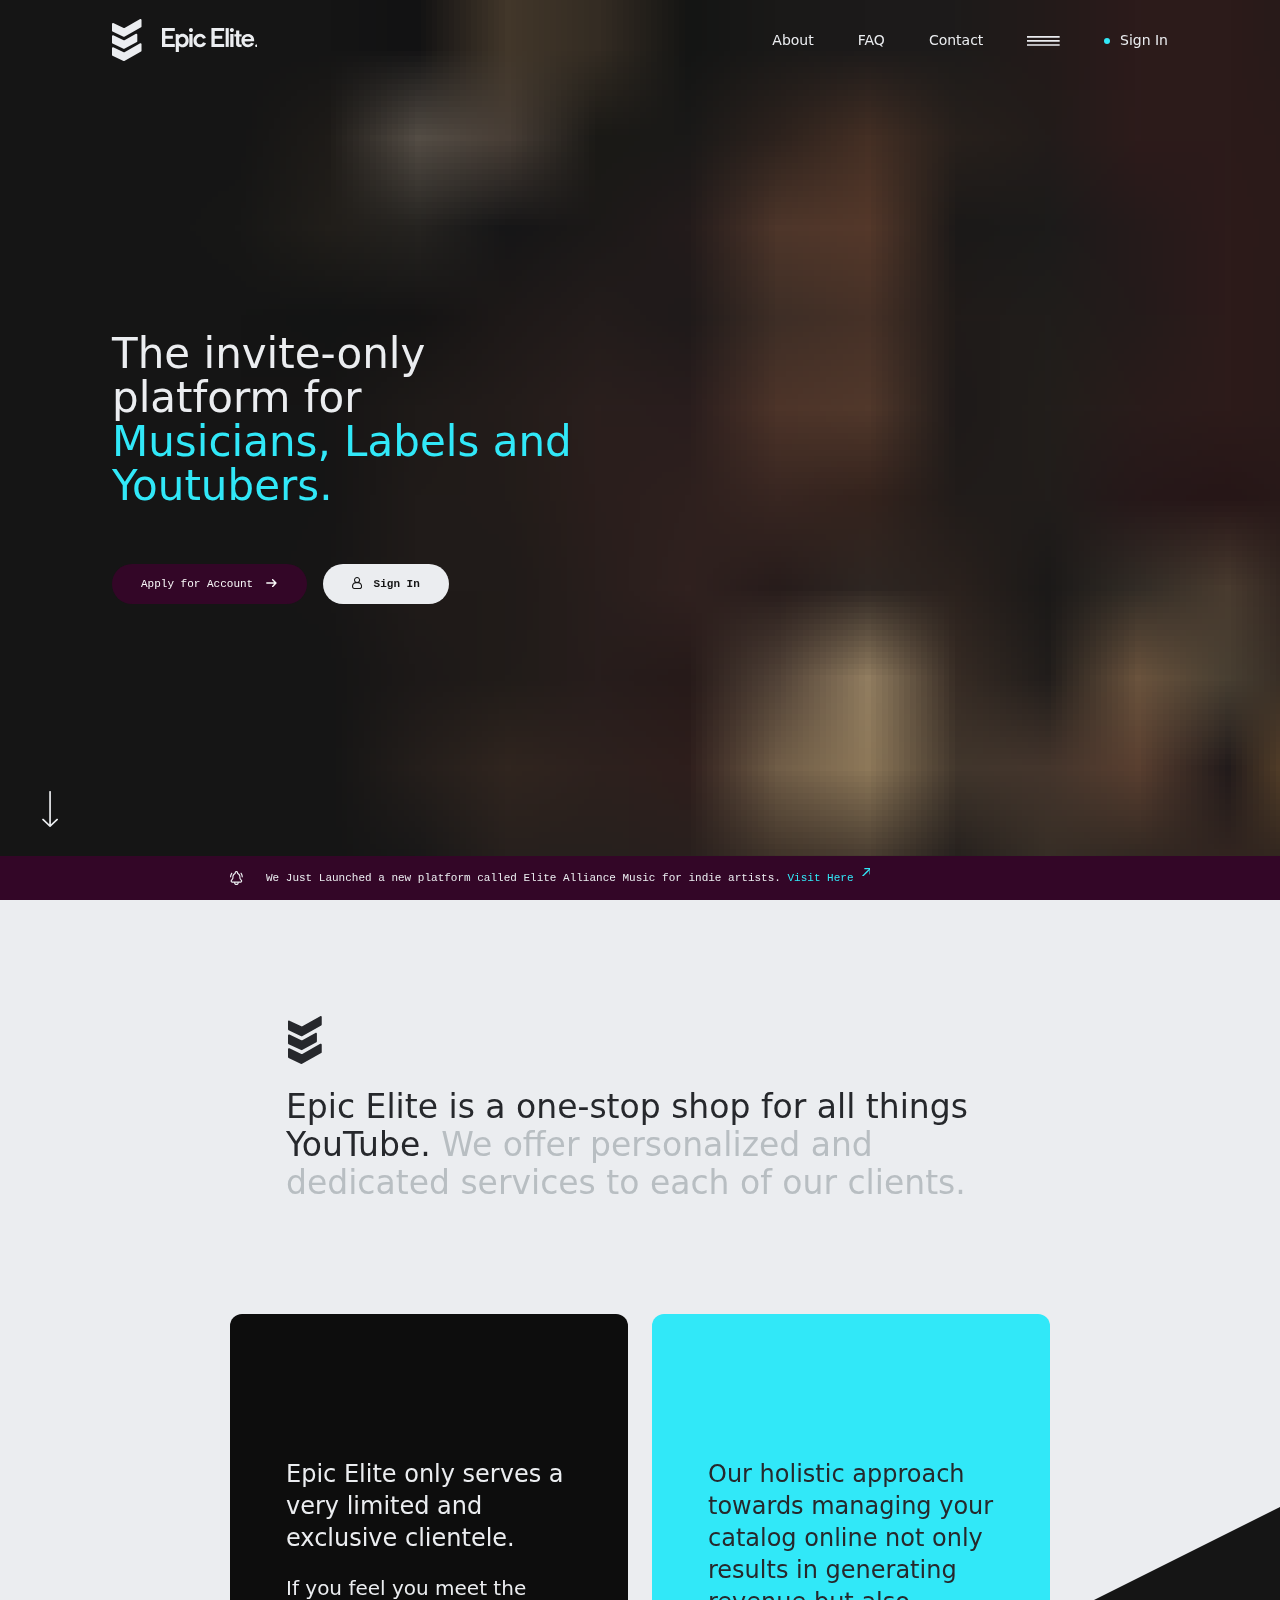
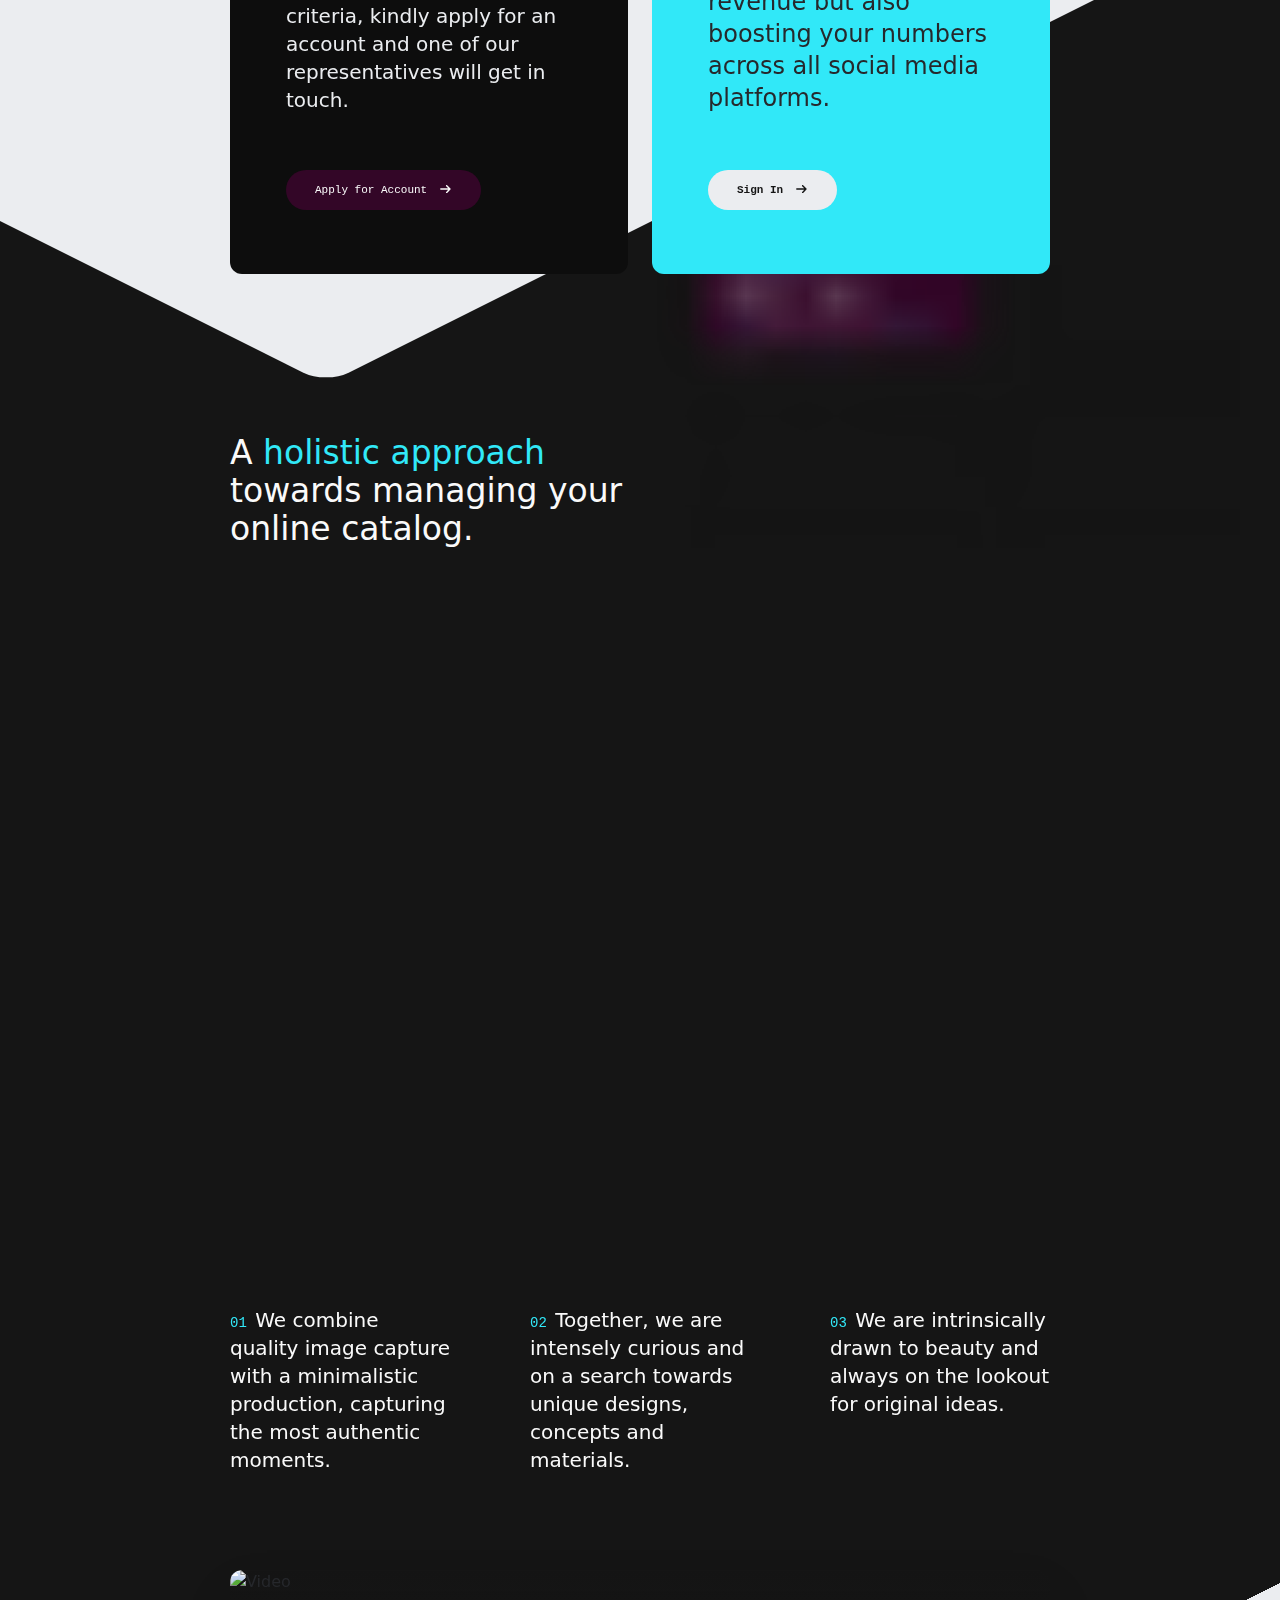
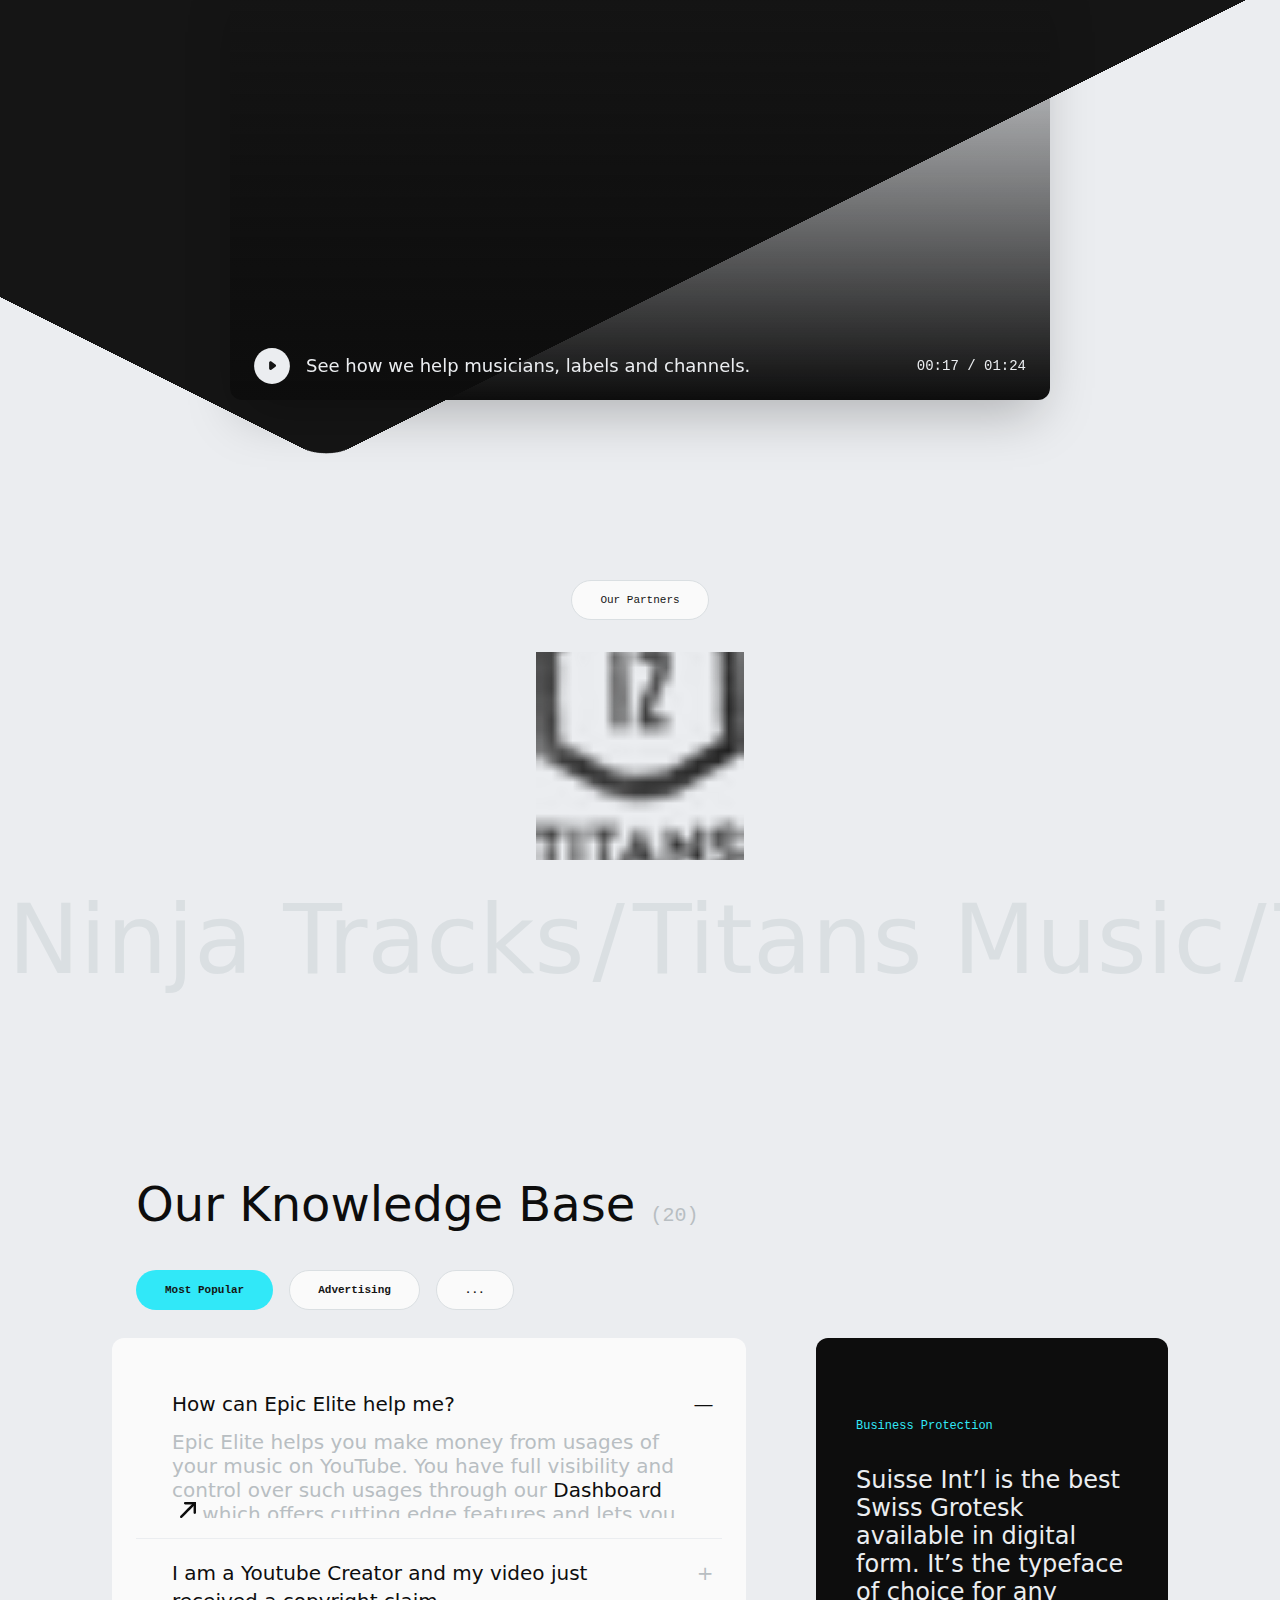
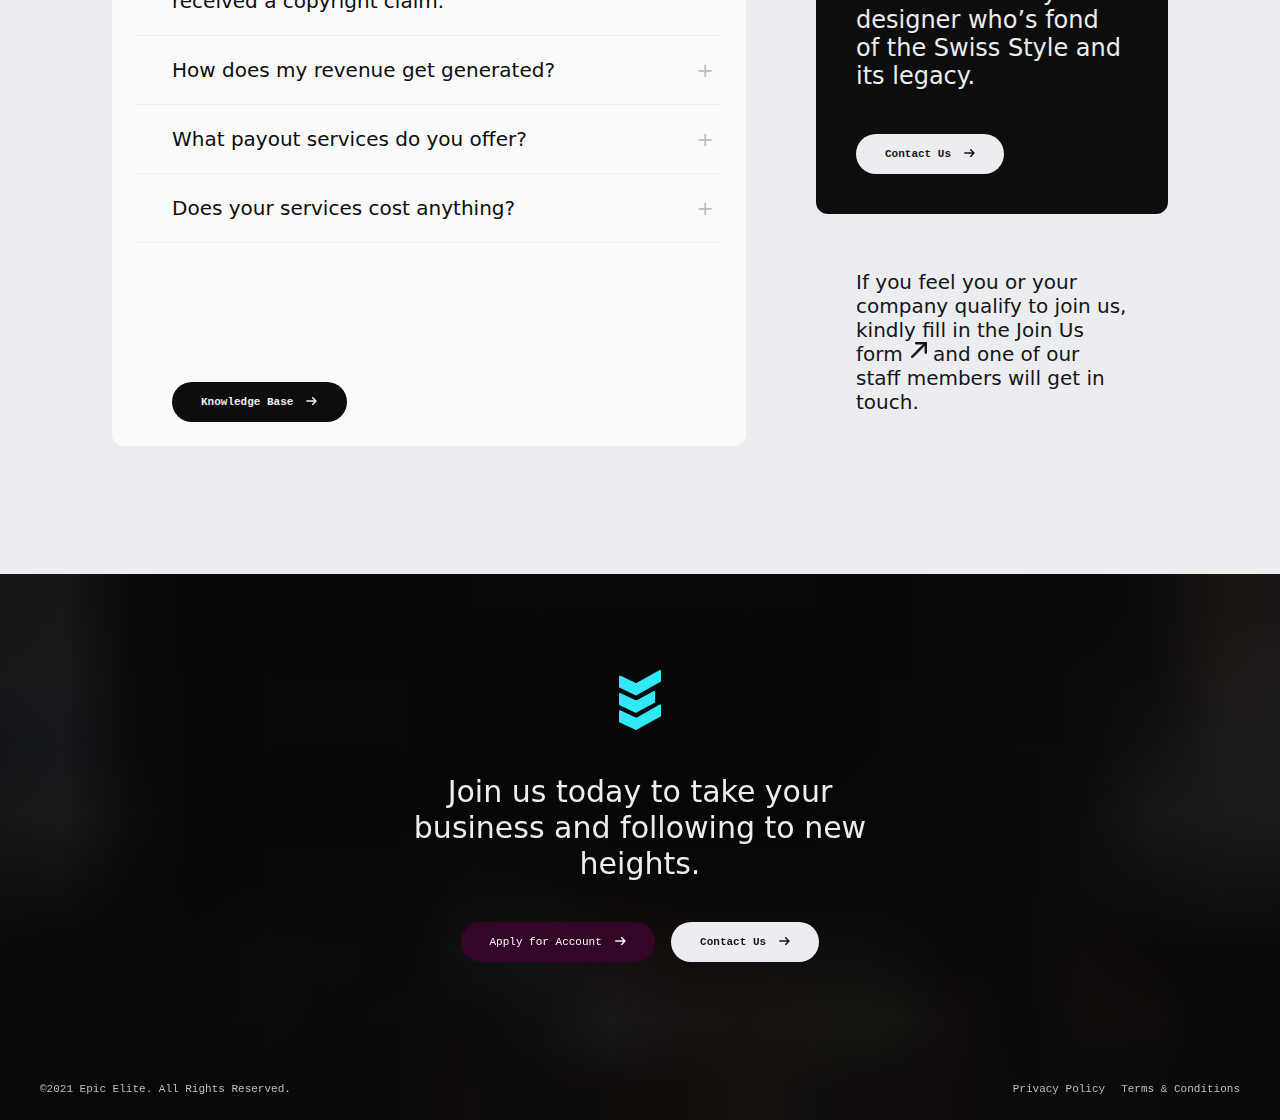
==== commit b8cd379d: "Update" ====
--- a/index.html
+++ b/index.html
@@ -1,4 +1,4 @@
-<!DOCTYPE html><html class="text-sm xs:text-base " lang="en"><head><meta charSet="utf-8"/><meta http-equiv="x-ua-compatible" content="ie=edge"/><meta name="viewport" content="width=device-width, initial-scale=1, shrink-to-fit=no"/><style data-href="/epic-elite-preview/styles.57e7e871d18601d317f4.css" id="gatsby-global-css">/*! modern-normalize v1.0.0 | MIT License | https://github.com/sindresorhus/modern-normalize */:root{-moz-tab-size:4;-o-tab-size:4;tab-size:4}html{line-height:1.15;-webkit-text-size-adjust:100%}body{margin:0;font-family:system-ui,-apple-system,Segoe UI,Roboto,Helvetica,Arial,sans-serif,Apple Color Emoji,Segoe UI Emoji}hr{height:0;color:inherit}abbr[title]{-webkit-text-decoration:underline dotted;text-decoration:underline dotted}b,strong{font-weight:bolder}code,kbd,pre,samp{font-family:ui-monospace,SFMono-Regular,Consolas,Liberation Mono,Menlo,monospace;font-size:1em}small{font-size:80%}sub,sup{font-size:75%;line-height:0;position:relative;vertical-align:baseline}sub{bottom:-.25em}sup{top:-.5em}table{text-indent:0;border-color:inherit}button,input,optgroup,select,textarea{font-family:inherit;font-size:100%;line-height:1.15;margin:0}button,select{text-transform:none}[type=button],button{-webkit-appearance:button}legend{padding:0}progress{vertical-align:baseline}[type=search]{-webkit-appearance:textfield;outline-offset:-2px}summary{display:list-item}blockquote,dd,dl,figure,h1,h2,h3,h4,h5,h6,hr,p,pre{margin:0}button{background-color:transparent;background-image:none}button:focus{outline:1px dotted;outline:5px auto -webkit-focus-ring-color}fieldset,ol,ul{margin:0;padding:0}ol,ul{list-style:none}html{font-family:ui-sans-serif,system-ui,-apple-system,BlinkMacSystemFont,Segoe UI,Roboto,Helvetica Neue,Arial,Noto Sans,sans-serif,Apple Color Emoji,Segoe UI Emoji,Segoe UI Symbol,Noto Color Emoji;line-height:1.5}body{font-family:inherit;line-height:inherit}*,:after,:before{box-sizing:border-box;border:0 solid}hr{border-top-width:1px}img{border-style:solid}textarea{resize:vertical}input::-moz-placeholder,textarea::-moz-placeholder{color:#a1a1aa}input:-ms-input-placeholder,textarea:-ms-input-placeholder{color:#a1a1aa}input::placeholder,textarea::placeholder{color:#a1a1aa}button{cursor:pointer}table{border-collapse:collapse}h1,h2,h3,h4,h5,h6{font-size:inherit;font-weight:inherit}a{color:inherit;text-decoration:inherit}button,input,optgroup,select,textarea{padding:0;line-height:inherit;color:inherit}code,kbd,pre,samp{font-family:SuisseIntlMono,ui-monospace,SFMono-Regular,Menlo,Monaco,Consolas,Liberation Mono,Courier New,monospace}audio,canvas,embed,iframe,img,object,svg,video{display:block;vertical-align:middle}img,video{max-width:100%;height:auto}@font-face{font-family:SuisseIntl;src:url(/epic-elite-preview/static/SuisseIntl-Light-WebS-f8824be6ed059d45e44c46c1f932674c.woff2) format("woff2"),url(/epic-elite-preview/static/SuisseIntl-Light-WebS-4007d132db6f1e85c725790a48ce0bf6.woff) format("woff");font-weight:300}@font-face{font-family:SuisseIntl;src:url(/epic-elite-preview/static/SuisseIntl-Regular-WebS-5ff578be98a31a99629e8169b3c904de.woff2) format("woff2"),url(/epic-elite-preview/static/SuisseIntl-Regular-WebS-151e90fe9764a5acf5f87de515013ade.woff) format("woff");font-weight:400}@font-face{font-family:SuisseIntl;src:url(/epic-elite-preview/static/SuisseIntl-Medium-WebS-ca8c90bfd9bf7d0f5878b48154778ba2.woff2) format("woff2"),url(/epic-elite-preview/static/SuisseIntl-Medium-WebS-573bd0b47318592eb37b02f3f6112cc3.woff) format("woff");font-weight:500}@font-face{font-family:SuisseIntl-Book;src:url(/epic-elite-preview/static/SuisseIntl-Book-WebS-4b167959e159b3b4cd3cc1da52bb8caf.woff2) format("woff2"),url(/epic-elite-preview/static/SuisseIntl-Book-WebS-9c6cf158dfda674372c319f5f27ee420.woff) format("woff");font-weight:400}@font-face{font-family:SuisseIntlMono;src:url(/epic-elite-preview/static/SuisseIntlMono-Regular-WebS-38ff3aaf29e0e91bfab7ce8d42f4fb6e.woff2) format("woff2"),url(/epic-elite-preview/static/SuisseIntlMono-Regular-WebS-63fe7003e4765cb9dc48a9b62ec80e4e.woff) format("woff");font-weight:400}@font-face{font-family:SuisseIntlMono;src:url(/epic-elite-preview/static/SuisseIntlMono-Bold-WebS-b13ec246a9d23d442c536a3d70c9d8c6.woff2) format("woff2"),url(/epic-elite-preview/static/SuisseIntlMono-Bold-WebS-769e8296e15767ceac8d1a0e353f5a63.woff) format("woff");font-weight:700}.container{box-sizing:content-box;margin-left:auto;margin-right:auto;max-width:820px;padding-left:2.25rem;padding-right:2.25rem}@media (min-width:640px){.container{padding-left:4rem;padding-right:4rem}}@media (min-width:768px){.container{padding-left:7rem;padding-right:7rem}}.wide-container{box-sizing:content-box;margin-left:auto;margin-right:auto;max-width:820px;padding-left:2.25rem;padding-right:2.25rem}@media (min-width:640px){.wide-container{padding-left:4rem;padding-right:4rem}}@media (min-width:768px){.wide-container{padding-left:7rem;padding-right:7rem}}@media (min-width:1280px){.wide-container{max-width:1056px}}.space-y-1>:not([hidden])~:not([hidden]){--tw-space-y-reverse:0;margin-top:calc(0.25rem*(1 - var(--tw-space-y-reverse)));margin-bottom:calc(0.25rem*var(--tw-space-y-reverse))}.space-x-4>:not([hidden])~:not([hidden]){--tw-space-x-reverse:0;margin-right:calc(1rem*var(--tw-space-x-reverse));margin-left:calc(1rem*(1 - var(--tw-space-x-reverse)))}.space-x-5>:not([hidden])~:not([hidden]){--tw-space-x-reverse:0;margin-right:calc(1.25rem*var(--tw-space-x-reverse));margin-left:calc(1.25rem*(1 - var(--tw-space-x-reverse)))}.space-y-6>:not([hidden])~:not([hidden]){--tw-space-y-reverse:0;margin-top:calc(1.5rem*(1 - var(--tw-space-y-reverse)));margin-bottom:calc(1.5rem*var(--tw-space-y-reverse))}.space-y-10>:not([hidden])~:not([hidden]){--tw-space-y-reverse:0;margin-top:calc(2.5rem*(1 - var(--tw-space-y-reverse)));margin-bottom:calc(2.5rem*var(--tw-space-y-reverse))}.space-x-11>:not([hidden])~:not([hidden]){--tw-space-x-reverse:0;margin-right:calc(2.75rem*var(--tw-space-x-reverse));margin-left:calc(2.75rem*(1 - var(--tw-space-x-reverse)))}.space-y-14>:not([hidden])~:not([hidden]){--tw-space-y-reverse:0;margin-top:calc(3.5rem*(1 - var(--tw-space-y-reverse)));margin-bottom:calc(3.5rem*var(--tw-space-y-reverse))}.space-y-20>:not([hidden])~:not([hidden]){--tw-space-y-reverse:0;margin-top:calc(5rem*(1 - var(--tw-space-y-reverse)));margin-bottom:calc(5rem*var(--tw-space-y-reverse))}.space-y-24>:not([hidden])~:not([hidden]){--tw-space-y-reverse:0;margin-top:calc(6rem*(1 - var(--tw-space-y-reverse)));margin-bottom:calc(6rem*var(--tw-space-y-reverse))}.bg-primary{--tw-bg-opacity:1;background-color:rgba(49,232,248,var(--tw-bg-opacity))}.bg-secondary{--tw-bg-opacity:1;background-color:rgba(51,6,39,var(--tw-bg-opacity))}.bg-n-100{--tw-bg-opacity:1;background-color:rgba(250,250,250,var(--tw-bg-opacity))}.bg-n-200{--tw-bg-opacity:1;background-color:rgba(235,237,240,var(--tw-bg-opacity))}.bg-n-300{--tw-bg-opacity:1;background-color:rgba(218,223,226,var(--tw-bg-opacity))}.bg-n-800{--tw-bg-opacity:1;background-color:rgba(21,21,21,var(--tw-bg-opacity))}.bg-n-900{--tw-bg-opacity:1;background-color:rgba(13,13,13,var(--tw-bg-opacity))}.bg-gradient-to-t{background-image:linear-gradient(0deg,var(--tw-gradient-stops))}.bg-gradient-to-b{background-image:linear-gradient(180deg,var(--tw-gradient-stops))}.from-transparent{--tw-gradient-from:transparent;--tw-gradient-stops:var(--tw-gradient-from),var(--tw-gradient-to,transparent)}.from-n-900{--tw-gradient-from:#0d0d0d;--tw-gradient-stops:var(--tw-gradient-from),var(--tw-gradient-to,rgba(13,13,13,0))}.to-transparent{--tw-gradient-to:transparent}.to-n-800{--tw-gradient-to:#151515}.border-transparent{border-color:transparent}.border-n-300{--tw-border-opacity:1;border-color:rgba(218,223,226,var(--tw-border-opacity))}.rounded-xl{border-radius:.75rem}.rounded-2xl{border-radius:1rem}.rounded-full{border-radius:9999px}.border{border-width:1px}.border-b{border-bottom-width:1px}.box-border{box-sizing:border-box}.block{display:block}.inline-block{display:inline-block}.inline{display:inline}.flex{display:flex}.inline-flex{display:inline-flex}.table{display:table}.hidden{display:none}.flex-row{flex-direction:row}.flex-col{flex-direction:column}.flex-wrap{flex-wrap:wrap}.items-start{align-items:flex-start}.items-end{align-items:flex-end}.items-center{align-items:center}.justify-center{justify-content:center}.justify-between{justify-content:space-between}.flex-1{flex:1 1 0%}.flex-grow{flex-grow:1}.children\:flex-shrink-0>*,.flex-shrink-0{flex-shrink:0}.font-mono{font-family:SuisseIntlMono,ui-monospace,SFMono-Regular,Menlo,Monaco,Consolas,Liberation Mono,Courier New,monospace}.font-base{font-family:SuisseIntl,ui-sans-serif,system-ui,-apple-system,BlinkMacSystemFont,Segoe UI,Roboto,Helvetica Neue,Arial,Noto Sans,sans-serif,Apple Color Emoji,Segoe UI Emoji,Segoe UI Symbol,Noto Color Emoji}.font-book{font-family:SuisseIntl-Book,ui-sans-serif,system-ui,-apple-system,BlinkMacSystemFont,Segoe UI,Roboto,Helvetica Neue,Arial,Noto Sans,sans-serif,Apple Color Emoji,Segoe UI Emoji,Segoe UI Symbol,Noto Color Emoji}.font-light{font-weight:300}.font-normal{font-weight:400}.font-medium{font-weight:500}.font-bold{font-weight:700}.h-1{height:.25rem}.h-3{height:.75rem}.h-20{height:5rem}.h-52{height:13rem}.h-430{height:430px}.h-620{height:620px}.h-1000{height:1056px}.h-1\.5{height:.375rem}.h-full{height:100%}.h-screen{height:100vh}@supports (-webkit-touch-callout:none){.h-screen{height:-webkit-fill-available}}.text-70{font-size:70%}.text-80{font-size:80%}.text-90{font-size:90%}.text-xs{font-size:.75rem;line-height:1rem}.text-sm{font-size:.875rem;line-height:1.25rem}.text-base{font-size:1rem;line-height:1.5rem}.text-lg{font-size:1.125rem}.text-lg,.text-xl{line-height:1.75rem}.text-xl{font-size:1.25rem}.text-2xl{font-size:1.5rem;line-height:2rem}.text-3xl{font-size:1.875rem;line-height:2.25rem}.text-4xl{font-size:2.25rem;line-height:2.5rem}.text-5xl{font-size:3rem;line-height:1}.text-6xl{font-size:3.75rem;line-height:1}.text-2xs{font-size:.6875rem;line-height:.875rem}.text-3\.5xl{font-size:2.0625rem;line-height:2.375rem}.text-4\.5xl{font-size:2.625rem;line-height:2.75rem}.leading-5{line-height:1.25rem}.leading-6{line-height:1.5rem}.leading-7{line-height:1.75rem}.leading-8{line-height:2rem}.my-5{margin-top:1.25rem;margin-bottom:1.25rem}.mt-2{margin-top:.5rem}.mr-2{margin-right:.5rem}.ml-2{margin-left:.5rem}.mr-3{margin-right:.75rem}.ml-3{margin-left:.75rem}.mr-4{margin-right:1rem}.ml-4{margin-left:1rem}.mt-5{margin-top:1.25rem}.mb-5{margin-bottom:1.25rem}.mb-6{margin-bottom:1.5rem}.mt-8{margin-top:2rem}.mb-9{margin-bottom:2.25rem}.ml-9{margin-left:2.25rem}.mt-10{margin-top:2.5rem}.mt-11{margin-top:2.75rem}.mb-11{margin-bottom:2.75rem}.mb-12{margin-bottom:3rem}.mt-16{margin-top:4rem}.mb-16{margin-bottom:4rem}.mb-20{margin-bottom:5rem}.mr-2\.5{margin-right:.625rem}.-mt-20{margin-top:-5rem}.-mb-260{margin-bottom:-260px}.-mt-360{margin-top:-360px}.max-w-480{max-width:480px}.min-h-11{min-height:2.75rem}.min-h-36{min-height:9rem}.min-h-260{min-height:260px}.min-h-360{min-height:360px}.min-h-480{min-height:480px}.min-h-560{min-height:560px}.min-h-full{min-height:100%}.min-h-screen{min-height:100vh}@supports (-webkit-touch-callout:none){.min-h-screen{min-height:-webkit-fill-available}}.object-cover{-o-object-fit:cover;object-fit:cover}.opacity-0{opacity:0}.focus\:outline-none:focus{outline:2px solid transparent;outline-offset:2px}.overflow-hidden{overflow:hidden}.overflow-y-auto{overflow-y:auto}.overflow-x-hidden{overflow-x:hidden}.px-2{padding-left:.5rem;padding-right:.5rem}.py-3{padding-top:.75rem;padding-bottom:.75rem}.py-4{padding-top:1rem;padding-bottom:1rem}.py-5{padding-top:1.25rem;padding-bottom:1.25rem}.px-5{padding-left:1.25rem;padding-right:1.25rem}.px-6{padding-left:1.5rem;padding-right:1.5rem}.px-7{padding-left:1.75rem;padding-right:1.75rem}.px-8{padding-left:2rem;padding-right:2rem}.px-9{padding-left:2.25rem;padding-right:2.25rem}.px-10{padding-left:2.5rem;padding-right:2.5rem}.px-12{padding-left:3rem;padding-right:3rem}.py-14{padding-top:3.5rem;padding-bottom:3.5rem}.px-14{padding-left:3.5rem;padding-right:3.5rem}.py-24{padding-top:6rem;padding-bottom:6rem}.py-28{padding-top:7rem;padding-bottom:7rem}.pt-1{padding-top:.25rem}.pt-3{padding-top:.75rem}.pt-5{padding-top:1.25rem}.pt-6{padding-top:1.5rem}.pb-8{padding-bottom:2rem}.pl-9{padding-left:2.25rem}.pb-12{padding-bottom:3rem}.pt-14{padding-top:3.5rem}.pb-14{padding-bottom:3.5rem}.pb-16{padding-bottom:4rem}.pt-20{padding-top:5rem}.pt-32{padding-top:8rem}.pt-36{padding-top:9rem}.pt-40{padding-top:10rem}.fixed{position:fixed}.absolute{position:absolute}.relative{position:relative}.inset-0{top:0;right:0;bottom:0;left:0}.top-0{top:0}.bottom-1{bottom:.25rem}.left-8{left:2rem}.bottom-20{bottom:5rem}.bottom-px{bottom:1px}.left-px{left:1px}.bottom-1\.5{bottom:.375rem}.-top-3{top:-.75rem}.top-1\/2{top:50%}.left-1\/2{left:50%}.resize{resize:both}*{--tw-shadow:0 0 transparent}.shadow-2xl{--tw-shadow:0 25px 50px -12px rgba(0,0,0,0.25);box-shadow:var(--tw-ring-offset-shadow,0 0 transparent),var(--tw-ring-shadow,0 0 transparent),var(--tw-shadow)}*{--tw-ring-inset:var(--tw-empty,/*!*/ /*!*/);--tw-ring-offset-width:0px;--tw-ring-offset-color:#fff;--tw-ring-color:rgba(59,130,246,0.5);--tw-ring-offset-shadow:0 0 transparent;--tw-ring-shadow:0 0 transparent}.focus\:ring-4:focus{--tw-ring-offset-shadow:var(--tw-ring-inset) 0 0 0 var(--tw-ring-offset-width) var(--tw-ring-offset-color);--tw-ring-shadow:var(--tw-ring-inset) 0 0 0 calc(4px + var(--tw-ring-offset-width)) var(--tw-ring-color);box-shadow:var(--tw-ring-offset-shadow),var(--tw-ring-shadow),var(--tw-shadow,0 0 transparent)}.text-center{text-align:center}.text-primary{--tw-text-opacity:1;color:rgba(49,232,248,var(--tw-text-opacity))}.text-n-100{--tw-text-opacity:1;color:rgba(250,250,250,var(--tw-text-opacity))}.text-n-200{--tw-text-opacity:1;color:rgba(235,237,240,var(--tw-text-opacity))}.text-n-300{--tw-text-opacity:1;color:rgba(218,223,226,var(--tw-text-opacity))}.text-n-400{--tw-text-opacity:1;color:rgba(184,190,194,var(--tw-text-opacity))}.text-n-700{--tw-text-opacity:1;color:rgba(38,40,44,var(--tw-text-opacity))}.text-n-800{--tw-text-opacity:1;color:rgba(21,21,21,var(--tw-text-opacity))}.hover\:text-n-900:hover,.text-n-900{--tw-text-opacity:1;color:rgba(13,13,13,var(--tw-text-opacity))}.uppercase{text-transform:uppercase}.hover\:underline:hover{text-decoration:underline}.align-middle{vertical-align:middle}.whitespace-nowrap{white-space:nowrap}.w-1{width:.25rem}.w-9{width:2.25rem}.w-52{width:13rem}.w-600{width:600px}.w-1000{width:1056px}.w-1\.5{width:.375rem}.w-1\/2{width:50%}.w-11\/12{width:91.666667%}.w-full{width:100%}.z-10{z-index:10}.transform{--tw-translate-x:0;--tw-translate-y:0;--tw-rotate:0;--tw-skew-x:0;--tw-skew-y:0;--tw-scale-x:1;--tw-scale-y:1;transform:translateX(var(--tw-translate-x)) translateY(var(--tw-translate-y)) rotate(var(--tw-rotate)) skewX(var(--tw-skew-x)) skewY(var(--tw-skew-y)) scaleX(var(--tw-scale-x)) scaleY(var(--tw-scale-y))}.origin-left{transform-origin:left}.origin-top-left{transform-origin:top left}.scale-x-200{--tw-scale-x:2}.rotate-90{--tw-rotate:90deg}.-rotate-135{--tw-rotate:-135deg}.translate-x-24{--tw-translate-x:6rem}.-translate-x-1\/2{--tw-translate-x:-50%}.-translate-x-1\/3{--tw-translate-x:-33.333333%}.translate-y-620{--tw-translate-y:620px}.-translate-y-1\/2{--tw-translate-y:-50%}.transition-all{transition-property:all;transition-timing-function:cubic-bezier(.4,0,.2,1);transition-duration:.15s}.ease-in-out{transition-timing-function:cubic-bezier(.4,0,.2,1)}.duration-300{transition-duration:.3s}@-webkit-keyframes spin{to{transform:rotate(1turn)}}@keyframes spin{to{transform:rotate(1turn)}}@-webkit-keyframes ping{75%,to{transform:scale(2);opacity:0}}@keyframes ping{75%,to{transform:scale(2);opacity:0}}@-webkit-keyframes pulse{50%{opacity:.5}}@keyframes pulse{50%{opacity:.5}}@-webkit-keyframes bounce{0%,to{transform:translateY(-25%);-webkit-animation-timing-function:cubic-bezier(.8,0,1,1);animation-timing-function:cubic-bezier(.8,0,1,1)}50%{transform:none;-webkit-animation-timing-function:cubic-bezier(0,0,.2,1);animation-timing-function:cubic-bezier(0,0,.2,1)}}@keyframes bounce{0%,to{transform:translateY(-25%);-webkit-animation-timing-function:cubic-bezier(.8,0,1,1);animation-timing-function:cubic-bezier(.8,0,1,1)}50%{transform:none;-webkit-animation-timing-function:cubic-bezier(0,0,.2,1);animation-timing-function:cubic-bezier(0,0,.2,1)}}@-webkit-keyframes moveLine{to{transform:translateX(-50%)}}@keyframes moveLine{to{transform:translateX(-50%)}}.animate-move-line{-webkit-animation:moveLine linear infinite;animation:moveLine linear infinite}.animation-running{-webkit-animation-play-state:running;animation-play-state:running}.animation-paused{-webkit-animation-play-state:paused;animation-play-state:paused}.animation-normal{-webkit-animation-direction:normal;animation-direction:normal}.animation-reverse{animation-direction:reverse}@media (min-width:640px){.sm\:flex{display:flex}.sm\:justify-between{justify-content:space-between}.sm\:-mx-10{margin-left:-2.5rem;margin-right:-2.5rem}.sm\:px-0{padding-left:0;padding-right:0}.sm\:py-6{padding-top:1.5rem;padding-bottom:1.5rem}.sm\:px-10{padding-left:2.5rem;padding-right:2.5rem}.sm\:px-28{padding-left:7rem;padding-right:7rem}.sm\:w-1\/2{width:50%}}@media (min-width:768px){.md\:block{display:block}.md\:hidden{display:none}.md\:text-4xl{font-size:2.25rem;line-height:2.5rem}.md\:text-4\.5xl{font-size:2.625rem;line-height:2.75rem}.md\:mb-20{margin-bottom:5rem}.md\:mt-32{margin-top:8rem}.md\:px-14{padding-left:3.5rem;padding-right:3.5rem}.md\:px-28{padding-left:7rem;padding-right:7rem}.md\:pl-6{padding-left:1.5rem}}@media (min-width:1024px){.lg\:space-y-0>:not([hidden])~:not([hidden]){--tw-space-y-reverse:0;margin-top:calc(0px*(1 - var(--tw-space-y-reverse)));margin-bottom:calc(0px*var(--tw-space-y-reverse))}.lg\:space-x-4>:not([hidden])~:not([hidden]){--tw-space-x-reverse:0;margin-right:calc(1rem*var(--tw-space-x-reverse));margin-left:calc(1rem*(1 - var(--tw-space-x-reverse)))}.lg\:space-x-6>:not([hidden])~:not([hidden]){--tw-space-x-reverse:0;margin-right:calc(1.5rem*var(--tw-space-x-reverse));margin-left:calc(1.5rem*(1 - var(--tw-space-x-reverse)))}.lg\:space-y-8>:not([hidden])~:not([hidden]){--tw-space-y-reverse:0;margin-top:calc(2rem*(1 - var(--tw-space-y-reverse)));margin-bottom:calc(2rem*var(--tw-space-y-reverse))}.lg\:block{display:block}.lg\:inline{display:inline}.lg\:flex-row{flex-direction:row}.lg\:items-stretch{align-items:stretch}.lg\:text-xl{font-size:1.25rem;line-height:1.75rem}.lg\:text-5xl{font-size:3rem;line-height:1}.lg\:text-8xl{font-size:6rem;line-height:1}.lg\:leading-6{line-height:1.5rem}.lg\:leading-7{line-height:1.75rem}.lg\:my-6{margin-top:1.5rem;margin-bottom:1.5rem}.lg\:mb-0{margin-bottom:0}.lg\:ml-4{margin-left:1rem}.lg\:mt-7{margin-top:1.75rem}.lg\:mb-8{margin-bottom:2rem}.lg\:mt-10{margin-top:2.5rem}.lg\:mb-11{margin-bottom:2.75rem}.lg\:mt-14{margin-top:3.5rem}.lg\:mb-24{margin-bottom:6rem}.lg\:mb-32{margin-bottom:8rem}.lg\:mt-36{margin-top:9rem}.lg\:py-5{padding-top:1.25rem;padding-bottom:1.25rem}.lg\:px-6{padding-left:1.5rem;padding-right:1.5rem}.lg\:px-7{padding-left:1.75rem;padding-right:1.75rem}.lg\:px-10{padding-left:2.5rem;padding-right:2.5rem}.lg\:pt-8{padding-top:2rem}.lg\:pb-10{padding-bottom:2.5rem}.lg\:pb-40{padding-bottom:10rem}.lg\:static{position:static}.lg\:w-1\/2{width:50%}.lg\:w-1\/3{width:33.333333%}.lg\:w-2\/5{width:40%}.lg\:w-3\/5{width:60%}.lg\:-translate-x-0,.lg\:translate-x-0{--tw-translate-x:0px}.lg\:translate-y-0{--tw-translate-y:0px}.lg\:-translate-y-1\/2{--tw-translate-y:-50%}}@media (min-width:1280px){.xl\:w-2\/6{width:33.333333%}}@media (min-width:420px){.xs\:text-base{font-size:1rem;line-height:1.5rem}.xs\:min-h-560{min-height:560px}.xs\:min-h-620{min-height:620px}}</style><meta name="generator" content="Gatsby 2.32.9"/><title data-react-helmet="true">Epic Elite</title><meta data-react-helmet="true" charSet="utf-8"/><meta data-react-helmet="true" name="description" content="An Exclusive, Invitation-only Service, for Musicians, Labels and YouTube Channels."/><meta data-react-helmet="true" property="og:title" content="Epic Elite"/><meta data-react-helmet="true" property="og:description" content="An Exclusive, Invitation-only Service, for Musicians, Labels and YouTube Channels."/><meta data-react-helmet="true" property="og:type" content="website"/><link rel="icon" href="/epic-elite-preview/favicon-32x32.png?v=8f81ff68b4ceff0e3e2f33821e4aaac2" type="image/png"/><link rel="icon" href="/epic-elite-preview/favicon.svg?v=8f81ff68b4ceff0e3e2f33821e4aaac2" type="image/svg+xml"/><link rel="manifest" href="/epic-elite-preview/manifest.webmanifest" crossorigin="anonymous"/><link rel="apple-touch-icon" sizes="48x48" href="/epic-elite-preview/icons/icon-48x48.png?v=8f81ff68b4ceff0e3e2f33821e4aaac2"/><link rel="apple-touch-icon" sizes="72x72" href="/epic-elite-preview/icons/icon-72x72.png?v=8f81ff68b4ceff0e3e2f33821e4aaac2"/><link rel="apple-touch-icon" sizes="96x96" href="/epic-elite-preview/icons/icon-96x96.png?v=8f81ff68b4ceff0e3e2f33821e4aaac2"/><link rel="apple-touch-icon" sizes="144x144" href="/epic-elite-preview/icons/icon-144x144.png?v=8f81ff68b4ceff0e3e2f33821e4aaac2"/><link rel="apple-touch-icon" sizes="192x192" href="/epic-elite-preview/icons/icon-192x192.png?v=8f81ff68b4ceff0e3e2f33821e4aaac2"/><link rel="apple-touch-icon" sizes="256x256" href="/epic-elite-preview/icons/icon-256x256.png?v=8f81ff68b4ceff0e3e2f33821e4aaac2"/><link rel="apple-touch-icon" sizes="384x384" href="/epic-elite-preview/icons/icon-384x384.png?v=8f81ff68b4ceff0e3e2f33821e4aaac2"/><link rel="apple-touch-icon" sizes="512x512" href="/epic-elite-preview/icons/icon-512x512.png?v=8f81ff68b4ceff0e3e2f33821e4aaac2"/><style>.gatsby-image-wrapper{position:relative;overflow:hidden}.gatsby-image-wrapper img{all:inherit;bottom:0;height:100%;left:0;margin:0;max-width:none;padding:0;position:absolute;right:0;top:0;width:100%;object-fit:cover}.gatsby-image-wrapper [data-main-image]{opacity:0;transform:translateZ(0);transition:opacity .25s linear;will-change:opacity}.gatsby-image-wrapper-constrained{display:inline-block}</style><noscript><style>.gatsby-image-wrapper noscript [data-main-image]{opacity:1!important}.gatsby-image-wrapper [data-placeholder-image]{opacity:0!important}</style></noscript><script type="module">const e="undefined"!=typeof HTMLImageElement&&"loading"in HTMLImageElement.prototype;e&&document.body.addEventListener("load",(function(e){if(void 0===e.target.dataset.mainImage)return;if(void 0===e.target.dataset.gatsbyImageSsr)return;const t=e.target;let a=null,n=t;for(;null===a&&n;)void 0!==n.parentNode.dataset.gatsbyImageWrapper&&(a=n.parentNode),n=n.parentNode;const o=a.querySelector("[data-placeholder-image]"),r=new Image;r.src=t.currentSrc,r.decode().catch((()=>{})).then((()=>{t.style.opacity=1,o&&(o.style.opacity=0,o.style.transition="opacity 500ms linear")}))}),!0);</script><link as="script" rel="preload" href="/epic-elite-preview/webpack-runtime-2e45ae0dc3225d8a1d70.js"/><link as="script" rel="preload" href="/epic-elite-preview/framework-dbb498007a7447f28d8e.js"/><link as="script" rel="preload" href="/epic-elite-preview/styles-bc72ca78f9bad9fb1f45.js"/><link as="script" rel="preload" href="/epic-elite-preview/app-fe2dded074e5c1cf7e68.js"/><link as="script" rel="preload" href="/epic-elite-preview/29107295-13f7113f88da008b674a.js"/><link as="script" rel="preload" href="/epic-elite-preview/commons-988664ce38302009ff1f.js"/><link as="script" rel="preload" href="/epic-elite-preview/component---src-pages-index-js-a5c0d6e6ba5d73b1aba9.js"/><link as="fetch" rel="preload" href="/epic-elite-preview/page-data/index/page-data.json" crossorigin="anonymous"/><link as="fetch" rel="preload" href="/epic-elite-preview/page-data/sq/d/2468095761.json" crossorigin="anonymous"/><link as="fetch" rel="preload" href="/epic-elite-preview/page-data/app-data.json" crossorigin="anonymous"/></head><body><div id="___gatsby"><div style="outline:none" tabindex="-1" id="gatsby-focus-wrapper"><div class="font-base bg-n-200 text-n-700"><div class="min-h-screen relative bg-n-800 text-n-200"><div class="absolute inset-0 md:hidden"><div data-gatsby-image-wrapper="" style="width:100%;height:60%" class="gatsby-image-wrapper"><img aria-hidden="true" data-placeholder-image="" style="opacity:1;transition:opacity 500ms linear" decoding="async" src="[data-uri]" alt=""/><picture><source type="image/webp" srcSet="/epic-elite-preview/static/1a5d2e75e86411211a6ddc5034a337e2/d15cc/hero-image.webp 1600w" sizes="1600px"/><img data-gatsby-image-ssr="" layout="fixed" data-main-image="" style="object-position:top center;opacity:0" sizes="1600px" decoding="async" loading="eager" src="/epic-elite-preview/static/1a5d2e75e86411211a6ddc5034a337e2/8bb64/hero-image.png" srcSet="/epic-elite-preview/static/1a5d2e75e86411211a6ddc5034a337e2/8bb64/hero-image.png 1600w" alt=""/></picture><noscript><picture><source type="image/webp" srcSet="/epic-elite-preview/static/1a5d2e75e86411211a6ddc5034a337e2/d15cc/hero-image.webp 1600w" sizes="1600px"/><img data-gatsby-image-ssr="" layout="fixed" data-main-image="" style="object-position:top center;opacity:0" sizes="1600px" decoding="async" loading="eager" src="/epic-elite-preview/static/1a5d2e75e86411211a6ddc5034a337e2/8bb64/hero-image.png" srcSet="/epic-elite-preview/static/1a5d2e75e86411211a6ddc5034a337e2/8bb64/hero-image.png 1600w" alt=""/></picture></noscript><script type="module">const t="undefined"!=typeof HTMLImageElement&&"loading"in HTMLImageElement.prototype;if(t){const t=document.querySelectorAll("img[data-main-image]");for(let e of t)e.dataset.src&&(e.setAttribute("src",e.dataset.src),e.removeAttribute("data-src")),e.dataset.srcset&&(e.setAttribute("srcset",e.dataset.srcset),e.removeAttribute("data-srcset")),e.complete&&(e.style.opacity=1)}</script></div><div class="relative -top-3 h-3 bg-gradient-to-b from-transparent to-n-800"></div></div><div class="absolute inset-0 hidden md:block"><div data-gatsby-image-wrapper="" style="width:100%;height:100%" class="gatsby-image-wrapper"><img aria-hidden="true" data-placeholder-image="" style="opacity:1;transition:opacity 500ms linear" decoding="async" src="[data-uri]" alt=""/><picture><source type="image/webp" srcSet="/epic-elite-preview/static/1a5d2e75e86411211a6ddc5034a337e2/d15cc/hero-image.webp 1600w" sizes="1600px"/><img data-gatsby-image-ssr="" layout="fixed" data-main-image="" style="object-position:top center;opacity:0" sizes="1600px" decoding="async" loading="eager" src="/epic-elite-preview/static/1a5d2e75e86411211a6ddc5034a337e2/8bb64/hero-image.png" srcSet="/epic-elite-preview/static/1a5d2e75e86411211a6ddc5034a337e2/8bb64/hero-image.png 1600w" alt=""/></picture><noscript><picture><source type="image/webp" srcSet="/epic-elite-preview/static/1a5d2e75e86411211a6ddc5034a337e2/d15cc/hero-image.webp 1600w" sizes="1600px"/><img data-gatsby-image-ssr="" layout="fixed" data-main-image="" style="object-position:top center;opacity:0" sizes="1600px" decoding="async" loading="eager" src="/epic-elite-preview/static/1a5d2e75e86411211a6ddc5034a337e2/8bb64/hero-image.png" srcSet="/epic-elite-preview/static/1a5d2e75e86411211a6ddc5034a337e2/8bb64/hero-image.png 1600w" alt=""/></picture></noscript><script type="module">const t="undefined"!=typeof HTMLImageElement&&"loading"in HTMLImageElement.prototype;if(t){const t=document.querySelectorAll("img[data-main-image]");for(let e of t)e.dataset.src&&(e.setAttribute("src",e.dataset.src),e.removeAttribute("data-src")),e.dataset.srcset&&(e.setAttribute("srcset",e.dataset.srcset),e.removeAttribute("data-srcset")),e.complete&&(e.style.opacity=1)}</script></div><div class="relative -top-3 h-3 bg-gradient-to-b from-transparent to-n-800"></div></div><div class="relative h-screen min-h-480 xs:min-h-560 flex flex-col justify-between children:flex-shrink-0"><div class="h-20 px-9 md:px-28 flex justify-between items-center"><a href="/" class="block space-x-5"><svg class="text-4.5xl" style="display:inline;height:1em" xmlns="http://www.w3.org/2000/svg" viewBox="0 0 47.741 67.9277"><g fill="currentColor" transform="rotate(0, 23.5, 33.5)"><path transform="matrix(1,0,0,-1,0,47.099)" d="M 0 0 L 0 -10.946 C 0 -11.5 .319 -12.004 .819 -12.241 L 18.63 -20.69 C 19.055 -20.893 19.553 -20.872 19.96 -20.637 L 47.024 -5.416 C 47.468 -5.16 47.741 -4.687 47.741 -4.175 L 47.741 6.479 C 47.741 7.585 46.544 8.274 45.588 7.72 L 20.232 -6.612 C 19.825 -6.85 19.327 -6.87 18.901 -6.669 L 2.046 1.296 C 1.095 1.745 0 1.052 0 0 "></path><path transform="matrix(1,0,0,-1,0,27.571599)" d="M 0 0 L 0 -10.946 C 0 -11.5 .319 -12.004 .819 -12.241 L 18.63 -20.69 C 19.055 -20.893 19.553 -20.872 19.96 -20.637 L 40.203 -9.575 C 40.647 -9.318 40.92 -8.846 40.92 -8.333 L 40.92 2.321 C 40.92 3.426 39.723 4.115 38.768 3.562 L 20.232 -6.613 C 19.825 -6.85 19.327 -6.87 18.901 -6.669 L 2.046 1.296 C 1.095 1.745 0 1.052 0 0 "></path><path transform="matrix(1,0,0,-1,0,7.9153978)" d="M 0 0 L 0 -10.946 C 0 -11.5 .319 -12.004 .819 -12.241 L 18.63 -20.69 C 19.055 -20.893 19.553 -20.872 19.96 -20.637 L 47.024 -5.416 C 47.468 -5.16 47.741 -4.687 47.741 -4.175 L 47.741 6.479 C 47.741 7.585 46.544 8.274 45.588 7.72 L 20.232 -6.612 C 19.825 -6.85 19.327 -6.87 18.901 -6.669 L 2.046 1.296 C 1.095 1.745 0 1.052 0 0 "></path></g></svg><svg class="text-2xl" style="display:inline;height:1em" xmlns="http://www.w3.org/2000/svg" viewBox="0 0 156.787 39.3105"><g fill="currentColor" transform="rotate(0, 78, 19.5)"><path transform="matrix(1,0,0,-1,156.7876,29.016503)" d="M 0 0 C 0 -1.175 -.953 -2.128 -2.128 -2.128 C -3.303 -2.128 -4.255 -1.175 -4.255 0 C -4.255 1.175 -3.303 2.127 -2.128 2.127 C -.953 2.127 0 1.175 0 0 "></path><path transform="matrix(1,0,0,-1,20.9692,.11410141)" d="M 0 0 L 0 -4.833 L -15.533 -4.833 L -15.533 -12.599 L -3.212 -12.599 L -3.212 -17.432 L -15.533 -17.432 L -15.533 -26.146 L 0 -26.146 L 0 -30.979 L -20.969 -30.979 L -20.969 0 Z "></path><path transform="matrix(1,0,0,-1,101.9126,.11410141)" d="M 0 0 L 0 -4.833 L -15.534 -4.833 L -15.534 -12.599 L -3.213 -12.599 L -3.213 -17.432 L -15.534 -17.432 L -15.534 -26.146 L 0 -26.146 L 0 -30.979 L -20.97 -30.979 L -20.97 0 Z "></path><path transform="matrix(1,0,0,-1,145.6655,18.070202)" d="M 0 0 C 0 1.085 -.542 2.087 -1.585 2.964 C -2.628 3.882 -4.006 4.258 -5.675 4.133 C -7.971 3.965 -10.057 2.254 -10.266 -.041 Z M -12.478 5.551 C -10.391 7.43 -7.846 8.348 -4.841 8.348 C .711 8.348 5.928 4.842 5.343 -3.798 L -10.391 -3.964 C -10.391 -5.008 -9.932 -6.093 -9.055 -7.22 C -8.137 -8.305 -6.844 -8.889 -5.174 -8.973 C -2.67 -9.098 -.875 -8.138 .21 -6.051 L 4.968 -7.47 C 4.341 -8.973 3.215 -10.308 1.503 -11.519 C -.208 -12.729 -2.294 -13.313 -4.756 -13.313 C -8.012 -13.313 -10.642 -12.27 -12.646 -10.225 C -14.606 -8.138 -15.608 -5.55 -15.608 -2.504 C -15.608 1.002 -14.564 3.673 -12.478 5.551 "></path><path transform="matrix(1,0,0,-1,0,39.3105)" d="M 109.373 8.323 L 104.258 8.323 L 104.258 39.196 L 109.373 39.196 Z "></path><path transform="matrix(1,0,0,-1,33.0444,26.8876)" d="M 0 0 C 1.532 -.042 2.852 .511 3.915 1.745 C 5.021 2.979 5.573 4.553 5.573 6.383 C 5.573 8.127 5.021 9.658 3.915 10.893 C 2.809 12.126 1.447 12.722 -.212 12.68 C -4.297 12.382 -5.7 9.063 -5.573 6.34 C -5.573 2.639 -3.53 .043 0 0 M -10.593 16.892 L -5.7 16.849 L -5.488 14.637 C -4.126 16.594 -1.999 17.572 .895 17.572 C 3.277 17.572 5.702 16.466 7.702 14.466 C 9.701 12.467 10.935 9.105 10.638 5.318 C 10.17 -1.446 5.446 -4.254 1.703 -4.68 C -1.147 -5.02 -3.53 -4.254 -5.403 -2.34 L -5.36 -12.381 L -10.508 -12.423 Z "></path><path transform="matrix(1,0,0,-1,0,39.3105)" d="M 50.14 8.274 L 44.763 8.274 L 44.763 29.28 L 50.14 29.28 Z M 45.057 33.775 C 43.754 34.994 43.754 37.179 45.057 38.397 C 46.359 39.615 48.46 39.615 49.762 38.397 C 51.065 37.179 51.065 34.994 49.762 33.775 C 48.46 32.557 46.359 32.557 45.057 33.775 "></path><path transform="matrix(1,0,0,-1,0,39.3105)" d="M 117.183 8.274 L 111.805 8.274 L 111.805 29.28 L 117.183 29.28 Z M 112.1 33.775 C 110.797 34.994 110.797 37.179 112.1 38.397 C 113.402 39.615 115.503 39.615 116.804 38.397 C 118.107 37.179 118.107 34.994 116.804 33.775 C 115.503 32.557 113.402 32.557 112.1 33.775 "></path><path transform="matrix(1,0,0,-1,57.981,16.586802)" d="M 0 0 C -.908 -1.156 -1.363 -2.437 -1.321 -3.799 C -1.279 -7.144 .744 -9.869 3.881 -10.075 C 6.317 -10.24 8.506 -8.837 9.291 -6.731 L 14.163 -8.259 C 12.636 -12.677 8.589 -15.195 3.634 -14.989 C .785 -14.865 -1.61 -13.791 -3.551 -11.769 C -5.491 -9.704 -6.44 -7.02 -6.44 -3.758 C -6.44 -.785 -5.409 1.733 -3.304 3.839 C -1.197 5.945 1.157 7.019 3.84 7.06 C 6.524 7.102 8.712 6.481 10.405 5.119 C 12.098 3.798 13.296 2.146 13.956 .206 L 9.207 -1.198 C 7.97 1.238 6.111 2.312 3.675 2.064 C 2.147 1.857 .949 1.196 0 0 "></path><path transform="matrix(1,0,0,-1,118.4692,13.751801)" d="M 0 0 L 0 3.681 L 2.903 3.681 L 2.903 9.473 L 8.071 9.473 L 8.071 3.681 L 11.943 3.681 L 11.943 0 L 8.071 0 L 8.071 -11.125 C 8.071 -12.515 8.624 -13.211 10.429 -13.211 L 11.902 -13.222 L 11.902 -17.284 L 8.256 -17.284 C 6.269 -17.284 5.63 -16.953 4.54 -16.176 C 3.449 -15.398 2.903 -14.11 2.903 -12.311 L 2.903 0 Z "></path></g></svg></a><div class="hidden md:block space-x-11 text-sm font-book"><a href="/">About</a><a href="/">FAQ</a><a href="/">Contact</a><span><svg class="text-70" style="display:inline;height:1em" xmlns="http://www.w3.org/2000/svg" viewBox="0 0 40 12"><g fill="currentColor" transform="rotate(0, 20, 6)"><path transform="matrix(1,0,0,1,0,0)" d="M 0 0 L 40 0 L 40 2 L 0 2 Z"></path><path transform="matrix(1,0,0,1,0,5)" d="M 0 0 L 40 0 L 40 2 L 0 2 Z"></path><path transform="matrix(1,0,0,1,0,10)" d="M 0 0 L 40 0 L 40 2 L 0 2 Z"></path></g></svg></span><a href="/"><span class="w-1.5 h-1.5 bg-primary inline-block align-middle rounded-full mr-2.5"></span>Sign In</a></div><div class="md:hidden text-sm font-book"><button><svg class="text-70" style="display:inline;height:1em" xmlns="http://www.w3.org/2000/svg" viewBox="0 0 40 12"><g fill="currentColor" transform="rotate(0, 20, 6)"><path transform="matrix(1,0,0,1,0,0)" d="M 0 0 L 40 0 L 40 2 L 0 2 Z"></path><path transform="matrix(1,0,0,1,0,5)" d="M 0 0 L 40 0 L 40 2 L 0 2 Z"></path><path transform="matrix(1,0,0,1,0,10)" d="M 0 0 L 40 0 L 40 2 L 0 2 Z"></path></g></svg></button></div></div><div class="px-9 sm:px-28 space-y-14"><div class="max-w-480 text-4xl md:text-4.5xl font-medium">The invite-only platform for<!-- --> <span class="text-primary">Musicians, Labels and Youtubers.</span></div><div class="flex space-x-4"><button class="font-mono text-2xs py-3 px-7 whitespace-nowrap border focus:outline-none focus:ring-4 bg-secondary text-n-100 border-transparent rounded-full ">Apply for Account<svg class="ml-3 relative bottom-px text-90" style="display:inline;height:1em" xmlns="http://www.w3.org/2000/svg" viewBox="-20 -6.5 25 20"><g fill="currentColor" transform="rotate(90, -7.5, 4)"><path d="M 0 0 C .582 .581 .582 1.512 0 2.055 C -.581 2.636 -1.512 2.636 -2.055 2.055 L -6.281 -2.133 L -6.281 12.872 C -6.281 13.687 -6.94 14.346 -7.754 14.346 C -8.568 14.346 -9.228 13.687 -9.228 12.872 L -9.228 -2.133 L -13.415 2.094 C -13.996 2.675 -14.927 2.675 -15.47 2.094 C -15.741 1.822 -15.896 1.435 -15.896 1.047 C -15.896 .659 -15.741 .31 -15.47 0 L -8.763 -6.708 C -8.491 -6.979 -8.104 -7.135 -7.716 -7.135 C -7.328 -7.135 -6.94 -6.979 -6.669 -6.708 Z "></path></g></svg></button><button class="font-mono text-2xs py-3 px-7 whitespace-nowrap border focus:outline-none focus:ring-4 bg-n-200 text-n-800 border-transparent font-bold rounded-full "><svg class="mr-3 relative bottom-px text-xs" style="display:inline;height:1em" xmlns="http://www.w3.org/2000/svg" viewBox="0 0 32.4665 38.8286"><g fill="currentColor" transform="rotate(0, 16, 19)"><path transform="matrix(1,0,0,-1,13.1803,19.995303)" d="M 0 0 L 6.5 0 C 11.649 0 15.998 -4.35 15.998 -9.499 L 15.998 -11.173 L 15.867 -11.173 L 15.867 -11.621 C 15.867 -13.642 14.224 -15.285 12.202 -15.285 L -5.835 -15.285 C -7.854 -15.285 -9.498 -13.642 -9.498 -11.621 L -9.498 -9.499 C -9.498 -4.35 -5.148 0 0 0 M 3.184 3.548 C -.433 3.548 -3.266 6.381 -3.266 9.998 C -3.266 13.613 -.433 16.446 3.184 16.446 C 6.8 16.446 9.633 13.613 9.633 9.998 C 9.633 6.381 6.8 3.548 3.184 3.548 M 10.327 2.916 C 12.151 4.706 13.182 7.241 13.182 9.998 C 13.182 15.511 8.696 19.995 3.184 19.995 C -2.329 19.995 -6.813 15.511 -6.813 9.998 C -6.813 7.376 -5.751 4.789 -3.938 2.925 C -9.339 1.27 -13.181 -3.83 -13.181 -9.499 L -13.181 -11.621 C -13.181 -15.598 -9.944 -18.833 -5.968 -18.833 L 12.07 -18.833 C 16.047 -18.833 19.283 -15.598 19.283 -11.621 L 19.283 -9.509 C 19.409 -3.774 15.764 1.222 10.327 2.916 "></path></g></svg>Sign In</button></div></div><a href="/" class="absolute left-8 bottom-20"><svg class="transform rotate-90" style="display:inline;height:1em" xmlns="http://www.w3.org/2000/svg" viewBox="0 0 39.3332 17.4167"><g fill="currentColor" transform="rotate(0, 19.5, 8.5)"><path transform="matrix(1,0,0,-1,39.3334,8.7082)" d="M 0 0 C 0 .212 -.129 .494 -.259 .63 L -7.592 8.422 C -7.935 8.776 -8.489 8.817 -8.888 8.458 C -9.245 8.137 -9.254 7.51 -8.924 7.162 L -3.037 .917 L -38.417 .917 C -38.923 .917 -39.333 .506 -39.333 0 C -39.333 -.506 -38.923 -.917 -38.417 -.917 L -3.037 -.917 L -8.924 -7.162 C -9.254 -7.51 -9.23 -8.121 -8.888 -8.458 C -8.526 -8.813 -7.929 -8.781 -7.592 -8.422 L -.259 -.63 C -.043 -.419 -.004 -.215 0 0 "></path></g></svg></a><div class="bg-secondary font-mono text-2xs"><div class="container min-h-11 flex items-center"><div class="w-9 flex-shrink-0"><svg class="text-sm" style="display:inline;height:1em" xmlns="http://www.w3.org/2000/svg" viewBox="0 0 44 48.0049"><g fill="currentColor" transform="rotate(0, 22, 24)"><path transform="matrix(1,0,0,-1,37.8601,35.1249)" d="M 0 0 C -.237 -.548 -.783 -.896 -1.38 -.88 L -30.32 -.88 C -31.165 -.883 -31.853 -.2 -31.855 .645 C -31.856 1.005 -31.73 1.354 -31.5 1.63 L -28.18 5.63 C -26.685 7.424 -25.863 9.685 -25.86 12.02 L -25.86 15.12 C -25.86 19.54 -22.99 23.89 -19.19 25.23 C -18.391 25.515 -17.857 26.271 -17.86 27.12 L -17.86 29.12 C -17.857 29.706 -17.598 30.262 -17.15 30.64 C -16.795 30.955 -16.335 31.126 -15.86 31.12 C -15.743 31.13 -15.627 31.13 -15.51 31.12 C -14.5 30.876 -13.807 29.947 -13.86 28.91 L -13.86 27.12 C -13.858 26.287 -13.341 25.542 -12.561 25.25 C -8.466 23.562 -5.812 19.549 -5.86 15.12 L -5.86 12.02 C -5.859 9.681 -5.038 7.416 -3.54 5.62 L -.21 1.62 C .181 1.172 .264 .533 0 0 M -15.86 -8.88 C -18.069 -8.88 -19.86 -7.089 -19.86 -4.88 L -11.86 -4.88 C -11.86 -7.089 -13.651 -8.88 -15.86 -8.88 M 2.87 4.12 L -.47 8.12 C -1.382 9.214 -1.874 10.597 -1.86 12.02 L -1.86 15.12 C -1.844 20.699 -4.926 25.826 -9.86 28.43 L -9.86 28.91 C -9.825 31.894 -11.931 34.475 -14.86 35.04 C -18.128 35.593 -21.224 33.392 -21.776 30.124 C -21.832 29.792 -21.86 29.456 -21.86 29.12 L -21.86 28.44 C -26.778 25.814 -29.854 20.695 -29.86 15.12 L -29.86 12.02 C -29.86 10.617 -30.352 9.258 -31.25 8.18 L -34.57 4.18 C -36.52 1.829 -36.194 -1.657 -33.844 -3.606 C -32.853 -4.428 -31.606 -4.879 -30.32 -4.88 L -23.86 -4.88 C -23.86 -9.298 -20.278 -12.88 -15.86 -12.88 C -11.441 -12.88 -7.86 -9.298 -7.86 -4.88 L -1.38 -4.88 C 1.669 -4.86 4.124 -2.374 4.105 .675 C 4.097 1.93 3.661 3.146 2.87 4.12 "></path><path transform="matrix(1,0,0,-1,1.9997,22.004803)" d="M 0 0 C 1.104 0 2 .896 2 2 C 2.002 5.518 3.046 8.955 5 11.88 L 5.67 12.88 C 6.232 13.831 5.917 15.058 4.967 15.619 C 4.089 16.138 2.963 15.914 2.351 15.1 L 1.67 14.1 C -.723 10.519 -2 6.308 -2 2 C -2 .896 -1.104 0 0 0 "></path><path transform="matrix(1,0,0,-1,43.9997,20.004803)" d="M 0 0 C .003 4.307 -1.271 8.517 -3.66 12.1 L -4.34 13.1 C -4.902 14.051 -6.128 14.366 -7.079 13.804 C -8.03 13.241 -8.345 12.015 -7.783 11.064 C -7.745 11.001 -7.704 10.939 -7.66 10.88 L -6.99 9.88 C -5.038 6.954 -3.998 3.517 -4 0 C -4 -1.104 -3.104 -2 -2 -2 C -.896 -2 0 -1.104 0 0 "></path></g></svg></div><div>We Just Launched a new platform called Elite Alliance Music for indie artists.<!-- --> <a class="hover:underline text-primary" href="/">Visit Here<svg class="text-80 relative bottom-1.5 ml-2" style="display:inline;height:1em" xmlns="http://www.w3.org/2000/svg" viewBox="0 0 19.3209 19.305"><g fill="currentColor" transform="rotate(0, 9.5, 9.5)"><path transform="matrix(1,0,0,-1,6.2486,2.9190007)" d="M 0 0 C 1.21 -.001 2.42 -.002 3.629 -.004 C 5.66 -.005 7.691 -.007 9.722 -.009 C 10.349 -.01 10.976 -.01 11.603 -.011 C 12.397 -.012 13.067 .64 13.072 1.438 C 13.077 2.229 12.418 2.907 11.623 2.908 C 10.413 2.909 9.204 2.91 7.994 2.912 C 5.963 2.913 3.932 2.915 1.901 2.917 C 1.274 2.918 .647 2.918 .021 2.919 C -.773 2.92 -1.443 2.269 -1.449 1.47 C -1.454 .679 -.795 .001 0 0 "></path><path transform="matrix(1,0,0,-1,19.3101,13.0723)" d="M 0 0 C .001 1.21 .002 2.42 .004 3.629 C .005 5.66 .007 7.691 .009 9.722 C .01 10.349 .01 10.976 .011 11.603 C .012 12.397 -.64 13.067 -1.438 13.072 C -2.229 13.077 -2.907 12.418 -2.908 11.623 C -2.909 10.413 -2.91 9.204 -2.912 7.994 C -2.913 5.963 -2.915 3.932 -2.917 1.901 C -2.918 1.274 -2.918 .647 -2.919 .021 C -2.92 -.774 -2.269 -1.444 -1.47 -1.449 C -.679 -1.454 -.001 -.795 0 0 "></path><path transform="matrix(1,0,0,-1,2.4917,18.878)" d="M 0 0 C .499 .498 .998 .997 1.497 1.496 C 2.712 2.709 3.926 3.922 5.14 5.136 C 6.645 6.639 8.148 8.142 9.653 9.645 L 13.761 13.749 L 16.189 16.175 C 16.262 16.247 16.335 16.319 16.407 16.392 C 16.969 16.953 16.959 17.899 16.396 18.456 C 15.828 19.017 14.895 19.007 14.332 18.445 C 13.833 17.946 13.334 17.447 12.834 16.948 C 11.62 15.735 10.406 14.522 9.191 13.31 C 7.687 11.807 6.183 10.304 4.679 8.801 C 3.31 7.433 1.939 6.064 .57 4.696 C -.239 3.888 -1.049 3.078 -1.857 2.27 C -1.931 2.197 -2.003 2.125 -2.075 2.053 C -2.637 1.491 -2.628 .545 -2.064 -.012 C -1.496 -.572 -.563 -.562 0 0 "></path></g></svg></a></div></div></div></div></div><div class="overflow-x-hidden"><div class="bg-n-200"><div class="relative min-h-360 z-10"><div class="container py-28 text-3.5xl"><div class="md:px-14 font-light"><div class="relative left-px text-5xl mb-6"><svg class="relative left-px" style="display:inline;height:1em" xmlns="http://www.w3.org/2000/svg" viewBox="0 0 47.741 67.9277"><g fill="currentColor" transform="rotate(0, 23.5, 33.5)"><path transform="matrix(1,0,0,-1,0,47.099)" d="M 0 0 L 0 -10.946 C 0 -11.5 .319 -12.004 .819 -12.241 L 18.63 -20.69 C 19.055 -20.893 19.553 -20.872 19.96 -20.637 L 47.024 -5.416 C 47.468 -5.16 47.741 -4.687 47.741 -4.175 L 47.741 6.479 C 47.741 7.585 46.544 8.274 45.588 7.72 L 20.232 -6.612 C 19.825 -6.85 19.327 -6.87 18.901 -6.669 L 2.046 1.296 C 1.095 1.745 0 1.052 0 0 "></path><path transform="matrix(1,0,0,-1,0,27.571599)" d="M 0 0 L 0 -10.946 C 0 -11.5 .319 -12.004 .819 -12.241 L 18.63 -20.69 C 19.055 -20.893 19.553 -20.872 19.96 -20.637 L 40.203 -9.575 C 40.647 -9.318 40.92 -8.846 40.92 -8.333 L 40.92 2.321 C 40.92 3.426 39.723 4.115 38.768 3.562 L 20.232 -6.613 C 19.825 -6.85 19.327 -6.87 18.901 -6.669 L 2.046 1.296 C 1.095 1.745 0 1.052 0 0 "></path><path transform="matrix(1,0,0,-1,0,7.9153978)" d="M 0 0 L 0 -10.946 C 0 -11.5 .319 -12.004 .819 -12.241 L 18.63 -20.69 C 19.055 -20.893 19.553 -20.872 19.96 -20.637 L 47.024 -5.416 C 47.468 -5.16 47.741 -4.687 47.741 -4.175 L 47.741 6.479 C 47.741 7.585 46.544 8.274 45.588 7.72 L 20.232 -6.612 C 19.825 -6.85 19.327 -6.87 18.901 -6.669 L 2.046 1.296 C 1.095 1.745 0 1.052 0 0 "></path></g></svg></div>Epic Elite is a one-stop shop for all things<!-- --> <br class="hidden lg:inline"/>YouTube.<!-- --> <span class="text-n-400">We offer personalized and dedicated services to each of our clients.</span></div></div><div class="container flex flex-col lg:flex-row lg:space-x-6 space-y-20 lg:space-y-0 relative z-10"><div class="flex-1 flex-grow pt-36 pb-16 px-14 rounded-xl bg-n-900 text-n-200"><h2 class="text-2xl font-medium mb-5">Epic Elite only serves a very limited and exclusive clientele.</h2><p class="text-xl font-light">If you feel you meet the criteria, kindly apply for an account and one of our representatives will get in touch.</p><button class="font-mono text-2xs py-3 px-7 whitespace-nowrap border focus:outline-none focus:ring-4 bg-secondary text-n-100 border-transparent rounded-full mt-11 lg:mt-14">Apply for Account<svg class="ml-3 relative bottom-px text-90" style="display:inline;height:1em" xmlns="http://www.w3.org/2000/svg" viewBox="-20 -6.5 25 20"><g fill="currentColor" transform="rotate(90, -7.5, 4)"><path d="M 0 0 C .582 .581 .582 1.512 0 2.055 C -.581 2.636 -1.512 2.636 -2.055 2.055 L -6.281 -2.133 L -6.281 12.872 C -6.281 13.687 -6.94 14.346 -7.754 14.346 C -8.568 14.346 -9.228 13.687 -9.228 12.872 L -9.228 -2.133 L -13.415 2.094 C -13.996 2.675 -14.927 2.675 -15.47 2.094 C -15.741 1.822 -15.896 1.435 -15.896 1.047 C -15.896 .659 -15.741 .31 -15.47 0 L -8.763 -6.708 C -8.491 -6.979 -8.104 -7.135 -7.716 -7.135 C -7.328 -7.135 -6.94 -6.979 -6.669 -6.708 Z "></path></g></svg></button></div><div class="flex-1 flex-grow pt-36 pb-16 px-14 rounded-xl bg-primary"><p class="text-2xl">Our holistic approach towards managing your catalog online not only results in generating revenue but also boosting your numbers across all social media platforms.</p><button class="font-mono text-2xs py-3 px-7 whitespace-nowrap border focus:outline-none focus:ring-4 bg-n-200 text-n-800 border-transparent font-bold rounded-full mt-11 lg:mt-14">Sign In<svg class="ml-3 relative bottom-px text-90" style="display:inline;height:1em" xmlns="http://www.w3.org/2000/svg" viewBox="-20 -6.5 25 20"><g fill="currentColor" transform="rotate(90, -7.5, 4)"><path d="M 0 0 C .582 .581 .582 1.512 0 2.055 C -.581 2.636 -1.512 2.636 -2.055 2.055 L -6.281 -2.133 L -6.281 12.872 C -6.281 13.687 -6.94 14.346 -7.754 14.346 C -8.568 14.346 -9.228 13.687 -9.228 12.872 L -9.228 -2.133 L -13.415 2.094 C -13.996 2.675 -14.927 2.675 -15.47 2.094 C -15.741 1.822 -15.896 1.435 -15.896 1.047 C -15.896 .659 -15.741 .31 -15.47 0 L -8.763 -6.708 C -8.491 -6.979 -8.104 -7.135 -7.716 -7.135 C -7.328 -7.135 -6.94 -6.979 -6.669 -6.708 Z "></path></g></svg></button></div></div></div><div class="relative h-620 -mt-360 -mb-260 overflow-hidden bg-n-800" style="top:-150px"><div class="container h-full"><div class="transform origin-top-left translate-x-24 translate-y-620"><div class="transform origin-left scale-x-200"><div class="h-1000 w-1000 bg-n-200 rounded-2xl transform origin-top-left -rotate-135"></div></div></div></div></div><div class="min-h-260 bg-n-800"><div class="relative"><div class="container pt-40 pb-12 lg:pb-40 relative"><p class="text-3.5xl text-n-100 lg:w-1/2 font-medium">A <span class="text-primary">holistic approach </span>towards managing your online catalog.</p><div data-gatsby-image-wrapper="" style="position:relative" class="gatsby-image-wrapper gatsby-image-wrapper-constrained w-600 top-1/2 left-1/2 transform -translate-x-1/3 lg:-translate-x-0 lg:-translate-y-1/2"><div style="max-width:1603px;display:block"><img alt="" role="presentation" aria-hidden="true" src="data:image/svg+xml;charset=utf-8,%3Csvg height=&#x27;1515.0000000000002&#x27; width=&#x27;1603&#x27; xmlns=&#x27;http://www.w3.org/2000/svg&#x27; version=&#x27;1.1&#x27;%3E%3C/svg%3E" style="max-width:100%;display:block;position:static"/></div><img aria-hidden="true" data-placeholder-image="" style="opacity:1;transition:opacity 500ms linear" decoding="async" src="[data-uri]" alt=""/><picture><source type="image/webp" srcSet="/epic-elite-preview/static/5940f290163530000c7162f38d16a9e7/d1357/about-image.webp 401w,/epic-elite-preview/static/5940f290163530000c7162f38d16a9e7/c9cae/about-image.webp 802w,/epic-elite-preview/static/5940f290163530000c7162f38d16a9e7/dbc22/about-image.webp 1603w" sizes="(min-width: 1603px) 1603px, 100vw"/><img data-gatsby-image-ssr="" data-main-image="" style="opacity:0" sizes="(min-width: 1603px) 1603px, 100vw" decoding="async" loading="lazy" data-src="/epic-elite-preview/static/5940f290163530000c7162f38d16a9e7/2bddc/about-image.png" data-srcset="/epic-elite-preview/static/5940f290163530000c7162f38d16a9e7/81b63/about-image.png 401w,/epic-elite-preview/static/5940f290163530000c7162f38d16a9e7/86776/about-image.png 802w,/epic-elite-preview/static/5940f290163530000c7162f38d16a9e7/2bddc/about-image.png 1603w" alt="Dashboard"/></picture><noscript><picture><source type="image/webp" srcSet="/epic-elite-preview/static/5940f290163530000c7162f38d16a9e7/d1357/about-image.webp 401w,/epic-elite-preview/static/5940f290163530000c7162f38d16a9e7/c9cae/about-image.webp 802w,/epic-elite-preview/static/5940f290163530000c7162f38d16a9e7/dbc22/about-image.webp 1603w" sizes="(min-width: 1603px) 1603px, 100vw"/><img data-gatsby-image-ssr="" data-main-image="" style="opacity:0" sizes="(min-width: 1603px) 1603px, 100vw" decoding="async" loading="lazy" src="/epic-elite-preview/static/5940f290163530000c7162f38d16a9e7/2bddc/about-image.png" srcSet="/epic-elite-preview/static/5940f290163530000c7162f38d16a9e7/81b63/about-image.png 401w,/epic-elite-preview/static/5940f290163530000c7162f38d16a9e7/86776/about-image.png 802w,/epic-elite-preview/static/5940f290163530000c7162f38d16a9e7/2bddc/about-image.png 1603w" alt="Dashboard"/></picture></noscript><script type="module">const t="undefined"!=typeof HTMLImageElement&&"loading"in HTMLImageElement.prototype;if(t){const t=document.querySelectorAll("img[data-main-image]");for(let e of t)e.dataset.src&&(e.setAttribute("src",e.dataset.src),e.removeAttribute("data-src")),e.dataset.srcset&&(e.setAttribute("srcset",e.dataset.srcset),e.removeAttribute("data-srcset")),e.complete&&(e.style.opacity=1)}</script></div></div></div></div></div><div class="bg-n-800"><div class="relative min-h-360 z-10"><div class="container"><div class="flex flex-row justify-between flex-wrap pt-6 sm:-mx-10 px-8 sm:px-0"><p class="text-n-100 text-xl font-light sm:w-1/2 lg:w-1/3 sm:px-10 mb-16 lg:mb-24"><span class="font-mono text-primary text-sm font-normal">01<!-- --> </span>We combine quality image capture with a minimalistic production, capturing the most authentic moments.</p><p class="text-n-100 text-xl font-light sm:w-1/2 lg:w-1/3 sm:px-10 mb-16 lg:mb-24"><span class="font-mono text-primary text-sm font-normal">02<!-- --> </span>Together, we are intensely curious and on a search towards unique designs, concepts and materials.</p><p class="text-n-100 text-xl font-light sm:w-1/2 lg:w-1/3 sm:px-10 mb-16 lg:mb-24"><span class="font-mono text-primary text-sm font-normal">03<!-- --> </span>We are intrinsically drawn to beauty and always on the lookout for original ideas.</p></div></div><div class="container"><div class="rounded-xl shadow-2xl"><div class="rounded-xl overflow-hidden relative h-430"><img src="/epic-elite-preview/static/video-image-748d0844e2239328a5b8caf72dc2805a.png" alt="Video" class="object-cover min-h-full"/><div class="absolute inset-0 bg-gradient-to-t from-n-900 to-transparent flex items-end"><div class="w-full py-4 px-6 text-n-200 flex items-center justify-between"><div class="flex items-center"><button class="focus:outline-none absolute lg:static top-1/2 left-1/2 transform -translate-x-1/2 -translate-y-1/2 lg:translate-x-0 lg:translate-y-0"><svg class="text-n-200 text-4xl" style="display:inline;height:1em" xmlns="http://www.w3.org/2000/svg" viewBox="0 0 50 50"><g fill="currentColor" transform="rotate(0, 25, 25)"><path d="M25.000,0.124 C38.738,0.124 49.875,11.261 49.875,24.998 C49.875,38.736 38.738,49.874 25.000,49.874 C11.262,49.874 0.125,38.736 0.125,24.998 C0.125,11.261 11.262,0.124 25.000,0.124 Z"></path><path fill="rgb(21, 21, 21)" d="M29.791,22.865 C30.926,23.661 30.926,25.343 29.791,26.140 L24.144,30.100 C22.818,31.030 20.995,30.082 20.995,28.463 L20.995,20.541 C20.995,18.922 22.818,17.974 24.144,18.904 L29.791,22.865 Z"></path></g></svg></button><p class="text-lg font-light lg:ml-4">See how we help musicians, labels and channels.</p></div><span class="font-mono text-sm hidden lg:inline">00:17 / 01:24</span></div></div></div></div></div></div><div class="relative h-620 -mt-360 -mb-260 overflow-hidden bg-n-200" style="top:-200px"><div class="container h-full"><div class="transform origin-top-left translate-x-24 translate-y-620"><div class="transform origin-left scale-x-200"><div class="h-1000 w-1000 bg-n-800 rounded-2xl transform origin-top-left -rotate-135"></div></div></div></div></div><div class="min-h-260 bg-n-200"><div class="relative"></div></div></div></div><section class="flex flex-col items-center lg:space-y-8 space-y-24 -mt-20"><p class="py-3 lg:px-7 px-12 bg-n-100 text-n-800 text-2xs font-mono border border-n-300 rounded-full">Our Partners</p><div data-gatsby-image-wrapper="" class="gatsby-image-wrapper gatsby-image-wrapper-constrained w-52 h-52"><div style="max-width:313px;display:block"><img alt="" role="presentation" aria-hidden="true" src="data:image/svg+xml;charset=utf-8,%3Csvg height=&#x27;530&#x27; width=&#x27;313&#x27; xmlns=&#x27;http://www.w3.org/2000/svg&#x27; version=&#x27;1.1&#x27;%3E%3C/svg%3E" style="max-width:100%;display:block;position:static"/></div><img aria-hidden="true" data-placeholder-image="" style="opacity:1;transition:opacity 500ms linear" decoding="async" src="[data-uri]" alt=""/><picture><source type="image/webp" srcSet="/epic-elite-preview/static/2ec0e3830264a504a43a523d121358d3/90906/12-titans-logo.webp 78w,/epic-elite-preview/static/2ec0e3830264a504a43a523d121358d3/7d123/12-titans-logo.webp 157w,/epic-elite-preview/static/2ec0e3830264a504a43a523d121358d3/de131/12-titans-logo.webp 313w" sizes="(min-width: 313px) 313px, 100vw"/><img data-gatsby-image-ssr="" data-main-image="" style="object-fit:contain;opacity:0" sizes="(min-width: 313px) 313px, 100vw" decoding="async" loading="lazy" data-src="/epic-elite-preview/static/2ec0e3830264a504a43a523d121358d3/2e837/12-titans-logo.png" data-srcset="/epic-elite-preview/static/2ec0e3830264a504a43a523d121358d3/53a75/12-titans-logo.png 78w,/epic-elite-preview/static/2ec0e3830264a504a43a523d121358d3/778ce/12-titans-logo.png 157w,/epic-elite-preview/static/2ec0e3830264a504a43a523d121358d3/2e837/12-titans-logo.png 313w" alt="Partner logo"/></picture><noscript><picture><source type="image/webp" srcSet="/epic-elite-preview/static/2ec0e3830264a504a43a523d121358d3/90906/12-titans-logo.webp 78w,/epic-elite-preview/static/2ec0e3830264a504a43a523d121358d3/7d123/12-titans-logo.webp 157w,/epic-elite-preview/static/2ec0e3830264a504a43a523d121358d3/de131/12-titans-logo.webp 313w" sizes="(min-width: 313px) 313px, 100vw"/><img data-gatsby-image-ssr="" data-main-image="" style="object-fit:contain;opacity:0" sizes="(min-width: 313px) 313px, 100vw" decoding="async" loading="lazy" src="/epic-elite-preview/static/2ec0e3830264a504a43a523d121358d3/2e837/12-titans-logo.png" srcSet="/epic-elite-preview/static/2ec0e3830264a504a43a523d121358d3/53a75/12-titans-logo.png 78w,/epic-elite-preview/static/2ec0e3830264a504a43a523d121358d3/778ce/12-titans-logo.png 157w,/epic-elite-preview/static/2ec0e3830264a504a43a523d121358d3/2e837/12-titans-logo.png 313w" alt="Partner logo"/></picture></noscript><script type="module">const t="undefined"!=typeof HTMLImageElement&&"loading"in HTMLImageElement.prototype;if(t){const t=document.querySelectorAll("img[data-main-image]");for(let e of t)e.dataset.src&&(e.setAttribute("src",e.dataset.src),e.removeAttribute("data-src")),e.dataset.srcset&&(e.setAttribute("srcset",e.dataset.srcset),e.removeAttribute("data-srcset")),e.complete&&(e.style.opacity=1)}</script></div><div class="w-full overflow-hidden space-y-6"><div class="inline-flex animate-move-line animation-paused animation-reverse" style="animation-duration:179.8125s"><div class="inline-flex min-h-36 lg:text-8xl text-6xl whitespace-nowrap font-light text-n-300 animate-move-line animation-paused animation-normal" style="animation-duration:119.875s"><a href="/" class="hover:text-n-900 flex flex-col items-center px-2">Ninja Tracks<button class="font-mono text-2xs py-3 px-7 whitespace-nowrap border focus:outline-none focus:ring-4 bg-n-300 text-n-800 border-transparent font-bold rounded-full hidden lg:block mt-2
+<!DOCTYPE html><html class="text-sm xs:text-base " lang="en"><head><meta charSet="utf-8"/><meta http-equiv="x-ua-compatible" content="ie=edge"/><meta name="viewport" content="width=device-width, initial-scale=1, shrink-to-fit=no"/><style data-href="/epic-elite-preview/styles.57e7e871d18601d317f4.css" id="gatsby-global-css">/*! modern-normalize v1.0.0 | MIT License | https://github.com/sindresorhus/modern-normalize */:root{-moz-tab-size:4;-o-tab-size:4;tab-size:4}html{line-height:1.15;-webkit-text-size-adjust:100%}body{margin:0;font-family:system-ui,-apple-system,Segoe UI,Roboto,Helvetica,Arial,sans-serif,Apple Color Emoji,Segoe UI Emoji}hr{height:0;color:inherit}abbr[title]{-webkit-text-decoration:underline dotted;text-decoration:underline dotted}b,strong{font-weight:bolder}code,kbd,pre,samp{font-family:ui-monospace,SFMono-Regular,Consolas,Liberation Mono,Menlo,monospace;font-size:1em}small{font-size:80%}sub,sup{font-size:75%;line-height:0;position:relative;vertical-align:baseline}sub{bottom:-.25em}sup{top:-.5em}table{text-indent:0;border-color:inherit}button,input,optgroup,select,textarea{font-family:inherit;font-size:100%;line-height:1.15;margin:0}button,select{text-transform:none}[type=button],button{-webkit-appearance:button}legend{padding:0}progress{vertical-align:baseline}[type=search]{-webkit-appearance:textfield;outline-offset:-2px}summary{display:list-item}blockquote,dd,dl,figure,h1,h2,h3,h4,h5,h6,hr,p,pre{margin:0}button{background-color:transparent;background-image:none}button:focus{outline:1px dotted;outline:5px auto -webkit-focus-ring-color}fieldset,ol,ul{margin:0;padding:0}ol,ul{list-style:none}html{font-family:ui-sans-serif,system-ui,-apple-system,BlinkMacSystemFont,Segoe UI,Roboto,Helvetica Neue,Arial,Noto Sans,sans-serif,Apple Color Emoji,Segoe UI Emoji,Segoe UI Symbol,Noto Color Emoji;line-height:1.5}body{font-family:inherit;line-height:inherit}*,:after,:before{box-sizing:border-box;border:0 solid}hr{border-top-width:1px}img{border-style:solid}textarea{resize:vertical}input::-moz-placeholder,textarea::-moz-placeholder{color:#a1a1aa}input:-ms-input-placeholder,textarea:-ms-input-placeholder{color:#a1a1aa}input::placeholder,textarea::placeholder{color:#a1a1aa}button{cursor:pointer}table{border-collapse:collapse}h1,h2,h3,h4,h5,h6{font-size:inherit;font-weight:inherit}a{color:inherit;text-decoration:inherit}button,input,optgroup,select,textarea{padding:0;line-height:inherit;color:inherit}code,kbd,pre,samp{font-family:SuisseIntlMono,ui-monospace,SFMono-Regular,Menlo,Monaco,Consolas,Liberation Mono,Courier New,monospace}audio,canvas,embed,iframe,img,object,svg,video{display:block;vertical-align:middle}img,video{max-width:100%;height:auto}@font-face{font-family:SuisseIntl;src:url(/epic-elite-preview/static/SuisseIntl-Light-WebS-f8824be6ed059d45e44c46c1f932674c.woff2) format("woff2"),url(/epic-elite-preview/static/SuisseIntl-Light-WebS-4007d132db6f1e85c725790a48ce0bf6.woff) format("woff");font-weight:300}@font-face{font-family:SuisseIntl;src:url(/epic-elite-preview/static/SuisseIntl-Regular-WebS-5ff578be98a31a99629e8169b3c904de.woff2) format("woff2"),url(/epic-elite-preview/static/SuisseIntl-Regular-WebS-151e90fe9764a5acf5f87de515013ade.woff) format("woff");font-weight:400}@font-face{font-family:SuisseIntl;src:url(/epic-elite-preview/static/SuisseIntl-Medium-WebS-ca8c90bfd9bf7d0f5878b48154778ba2.woff2) format("woff2"),url(/epic-elite-preview/static/SuisseIntl-Medium-WebS-573bd0b47318592eb37b02f3f6112cc3.woff) format("woff");font-weight:500}@font-face{font-family:SuisseIntl-Book;src:url(/epic-elite-preview/static/SuisseIntl-Book-WebS-4b167959e159b3b4cd3cc1da52bb8caf.woff2) format("woff2"),url(/epic-elite-preview/static/SuisseIntl-Book-WebS-9c6cf158dfda674372c319f5f27ee420.woff) format("woff");font-weight:400}@font-face{font-family:SuisseIntlMono;src:url(/epic-elite-preview/static/SuisseIntlMono-Regular-WebS-38ff3aaf29e0e91bfab7ce8d42f4fb6e.woff2) format("woff2"),url(/epic-elite-preview/static/SuisseIntlMono-Regular-WebS-63fe7003e4765cb9dc48a9b62ec80e4e.woff) format("woff");font-weight:400}@font-face{font-family:SuisseIntlMono;src:url(/epic-elite-preview/static/SuisseIntlMono-Bold-WebS-b13ec246a9d23d442c536a3d70c9d8c6.woff2) format("woff2"),url(/epic-elite-preview/static/SuisseIntlMono-Bold-WebS-769e8296e15767ceac8d1a0e353f5a63.woff) format("woff");font-weight:700}.container{box-sizing:content-box;margin-left:auto;margin-right:auto;max-width:820px;padding-left:2.25rem;padding-right:2.25rem}@media (min-width:640px){.container{padding-left:4rem;padding-right:4rem}}@media (min-width:768px){.container{padding-left:7rem;padding-right:7rem}}.wide-container{box-sizing:content-box;margin-left:auto;margin-right:auto;max-width:820px;padding-left:2.25rem;padding-right:2.25rem}@media (min-width:640px){.wide-container{padding-left:4rem;padding-right:4rem}}@media (min-width:768px){.wide-container{padding-left:7rem;padding-right:7rem}}@media (min-width:1280px){.wide-container{max-width:1056px}}.space-y-1>:not([hidden])~:not([hidden]){--tw-space-y-reverse:0;margin-top:calc(0.25rem*(1 - var(--tw-space-y-reverse)));margin-bottom:calc(0.25rem*var(--tw-space-y-reverse))}.space-x-4>:not([hidden])~:not([hidden]){--tw-space-x-reverse:0;margin-right:calc(1rem*var(--tw-space-x-reverse));margin-left:calc(1rem*(1 - var(--tw-space-x-reverse)))}.space-x-5>:not([hidden])~:not([hidden]){--tw-space-x-reverse:0;margin-right:calc(1.25rem*var(--tw-space-x-reverse));margin-left:calc(1.25rem*(1 - var(--tw-space-x-reverse)))}.space-y-6>:not([hidden])~:not([hidden]){--tw-space-y-reverse:0;margin-top:calc(1.5rem*(1 - var(--tw-space-y-reverse)));margin-bottom:calc(1.5rem*var(--tw-space-y-reverse))}.space-y-10>:not([hidden])~:not([hidden]){--tw-space-y-reverse:0;margin-top:calc(2.5rem*(1 - var(--tw-space-y-reverse)));margin-bottom:calc(2.5rem*var(--tw-space-y-reverse))}.space-x-11>:not([hidden])~:not([hidden]){--tw-space-x-reverse:0;margin-right:calc(2.75rem*var(--tw-space-x-reverse));margin-left:calc(2.75rem*(1 - var(--tw-space-x-reverse)))}.space-y-14>:not([hidden])~:not([hidden]){--tw-space-y-reverse:0;margin-top:calc(3.5rem*(1 - var(--tw-space-y-reverse)));margin-bottom:calc(3.5rem*var(--tw-space-y-reverse))}.space-y-20>:not([hidden])~:not([hidden]){--tw-space-y-reverse:0;margin-top:calc(5rem*(1 - var(--tw-space-y-reverse)));margin-bottom:calc(5rem*var(--tw-space-y-reverse))}.space-y-24>:not([hidden])~:not([hidden]){--tw-space-y-reverse:0;margin-top:calc(6rem*(1 - var(--tw-space-y-reverse)));margin-bottom:calc(6rem*var(--tw-space-y-reverse))}.bg-primary{--tw-bg-opacity:1;background-color:rgba(49,232,248,var(--tw-bg-opacity))}.bg-secondary{--tw-bg-opacity:1;background-color:rgba(51,6,39,var(--tw-bg-opacity))}.bg-n-100{--tw-bg-opacity:1;background-color:rgba(250,250,250,var(--tw-bg-opacity))}.bg-n-200{--tw-bg-opacity:1;background-color:rgba(235,237,240,var(--tw-bg-opacity))}.bg-n-300{--tw-bg-opacity:1;background-color:rgba(218,223,226,var(--tw-bg-opacity))}.bg-n-800{--tw-bg-opacity:1;background-color:rgba(21,21,21,var(--tw-bg-opacity))}.bg-n-900{--tw-bg-opacity:1;background-color:rgba(13,13,13,var(--tw-bg-opacity))}.bg-gradient-to-t{background-image:linear-gradient(0deg,var(--tw-gradient-stops))}.bg-gradient-to-b{background-image:linear-gradient(180deg,var(--tw-gradient-stops))}.from-transparent{--tw-gradient-from:transparent;--tw-gradient-stops:var(--tw-gradient-from),var(--tw-gradient-to,transparent)}.from-n-900{--tw-gradient-from:#0d0d0d;--tw-gradient-stops:var(--tw-gradient-from),var(--tw-gradient-to,rgba(13,13,13,0))}.to-transparent{--tw-gradient-to:transparent}.to-n-800{--tw-gradient-to:#151515}.border-transparent{border-color:transparent}.border-n-300{--tw-border-opacity:1;border-color:rgba(218,223,226,var(--tw-border-opacity))}.rounded-xl{border-radius:.75rem}.rounded-2xl{border-radius:1rem}.rounded-full{border-radius:9999px}.border{border-width:1px}.border-b{border-bottom-width:1px}.box-border{box-sizing:border-box}.block{display:block}.inline-block{display:inline-block}.inline{display:inline}.flex{display:flex}.inline-flex{display:inline-flex}.table{display:table}.hidden{display:none}.flex-row{flex-direction:row}.flex-col{flex-direction:column}.flex-wrap{flex-wrap:wrap}.items-start{align-items:flex-start}.items-end{align-items:flex-end}.items-center{align-items:center}.justify-center{justify-content:center}.justify-between{justify-content:space-between}.flex-1{flex:1 1 0%}.flex-grow{flex-grow:1}.children\:flex-shrink-0>*,.flex-shrink-0{flex-shrink:0}.font-mono{font-family:SuisseIntlMono,ui-monospace,SFMono-Regular,Menlo,Monaco,Consolas,Liberation Mono,Courier New,monospace}.font-base{font-family:SuisseIntl,ui-sans-serif,system-ui,-apple-system,BlinkMacSystemFont,Segoe UI,Roboto,Helvetica Neue,Arial,Noto Sans,sans-serif,Apple Color Emoji,Segoe UI Emoji,Segoe UI Symbol,Noto Color Emoji}.font-book{font-family:SuisseIntl-Book,ui-sans-serif,system-ui,-apple-system,BlinkMacSystemFont,Segoe UI,Roboto,Helvetica Neue,Arial,Noto Sans,sans-serif,Apple Color Emoji,Segoe UI Emoji,Segoe UI Symbol,Noto Color Emoji}.font-light{font-weight:300}.font-normal{font-weight:400}.font-medium{font-weight:500}.font-bold{font-weight:700}.h-1{height:.25rem}.h-3{height:.75rem}.h-20{height:5rem}.h-52{height:13rem}.h-430{height:430px}.h-620{height:620px}.h-1000{height:1056px}.h-1\.5{height:.375rem}.h-full{height:100%}.h-screen{height:100vh}@supports (-webkit-touch-callout:none){.h-screen{height:-webkit-fill-available}}.text-70{font-size:70%}.text-80{font-size:80%}.text-90{font-size:90%}.text-xs{font-size:.75rem;line-height:1rem}.text-sm{font-size:.875rem;line-height:1.25rem}.text-base{font-size:1rem;line-height:1.5rem}.text-lg{font-size:1.125rem}.text-lg,.text-xl{line-height:1.75rem}.text-xl{font-size:1.25rem}.text-2xl{font-size:1.5rem;line-height:2rem}.text-3xl{font-size:1.875rem;line-height:2.25rem}.text-4xl{font-size:2.25rem;line-height:2.5rem}.text-5xl{font-size:3rem;line-height:1}.text-6xl{font-size:3.75rem;line-height:1}.text-2xs{font-size:.6875rem;line-height:.875rem}.text-3\.5xl{font-size:2.0625rem;line-height:2.375rem}.text-4\.5xl{font-size:2.625rem;line-height:2.75rem}.leading-5{line-height:1.25rem}.leading-6{line-height:1.5rem}.leading-7{line-height:1.75rem}.leading-8{line-height:2rem}.my-5{margin-top:1.25rem;margin-bottom:1.25rem}.mt-2{margin-top:.5rem}.mr-2{margin-right:.5rem}.ml-2{margin-left:.5rem}.mr-3{margin-right:.75rem}.ml-3{margin-left:.75rem}.mr-4{margin-right:1rem}.ml-4{margin-left:1rem}.mt-5{margin-top:1.25rem}.mb-5{margin-bottom:1.25rem}.mb-6{margin-bottom:1.5rem}.mt-8{margin-top:2rem}.mb-9{margin-bottom:2.25rem}.ml-9{margin-left:2.25rem}.mt-10{margin-top:2.5rem}.mt-11{margin-top:2.75rem}.mb-11{margin-bottom:2.75rem}.mb-12{margin-bottom:3rem}.mt-16{margin-top:4rem}.mb-16{margin-bottom:4rem}.mb-20{margin-bottom:5rem}.mr-2\.5{margin-right:.625rem}.-mt-20{margin-top:-5rem}.-mb-260{margin-bottom:-260px}.-mt-360{margin-top:-360px}.max-w-480{max-width:480px}.min-h-11{min-height:2.75rem}.min-h-36{min-height:9rem}.min-h-260{min-height:260px}.min-h-360{min-height:360px}.min-h-480{min-height:480px}.min-h-560{min-height:560px}.min-h-full{min-height:100%}.min-h-screen{min-height:100vh}@supports (-webkit-touch-callout:none){.min-h-screen{min-height:-webkit-fill-available}}.object-cover{-o-object-fit:cover;object-fit:cover}.opacity-0{opacity:0}.focus\:outline-none:focus{outline:2px solid transparent;outline-offset:2px}.overflow-hidden{overflow:hidden}.overflow-y-auto{overflow-y:auto}.overflow-x-hidden{overflow-x:hidden}.px-2{padding-left:.5rem;padding-right:.5rem}.py-3{padding-top:.75rem;padding-bottom:.75rem}.py-4{padding-top:1rem;padding-bottom:1rem}.py-5{padding-top:1.25rem;padding-bottom:1.25rem}.px-5{padding-left:1.25rem;padding-right:1.25rem}.px-6{padding-left:1.5rem;padding-right:1.5rem}.px-7{padding-left:1.75rem;padding-right:1.75rem}.px-8{padding-left:2rem;padding-right:2rem}.px-9{padding-left:2.25rem;padding-right:2.25rem}.px-10{padding-left:2.5rem;padding-right:2.5rem}.px-12{padding-left:3rem;padding-right:3rem}.py-14{padding-top:3.5rem;padding-bottom:3.5rem}.px-14{padding-left:3.5rem;padding-right:3.5rem}.py-24{padding-top:6rem;padding-bottom:6rem}.py-28{padding-top:7rem;padding-bottom:7rem}.pt-1{padding-top:.25rem}.pt-3{padding-top:.75rem}.pt-5{padding-top:1.25rem}.pt-6{padding-top:1.5rem}.pb-8{padding-bottom:2rem}.pl-9{padding-left:2.25rem}.pb-12{padding-bottom:3rem}.pt-14{padding-top:3.5rem}.pb-14{padding-bottom:3.5rem}.pb-16{padding-bottom:4rem}.pt-20{padding-top:5rem}.pt-32{padding-top:8rem}.pt-36{padding-top:9rem}.pt-40{padding-top:10rem}.fixed{position:fixed}.absolute{position:absolute}.relative{position:relative}.inset-0{top:0;right:0;bottom:0;left:0}.top-0{top:0}.bottom-1{bottom:.25rem}.left-8{left:2rem}.bottom-20{bottom:5rem}.bottom-px{bottom:1px}.left-px{left:1px}.bottom-1\.5{bottom:.375rem}.-top-3{top:-.75rem}.top-1\/2{top:50%}.left-1\/2{left:50%}.resize{resize:both}*{--tw-shadow:0 0 transparent}.shadow-2xl{--tw-shadow:0 25px 50px -12px rgba(0,0,0,0.25);box-shadow:var(--tw-ring-offset-shadow,0 0 transparent),var(--tw-ring-shadow,0 0 transparent),var(--tw-shadow)}*{--tw-ring-inset:var(--tw-empty,/*!*/ /*!*/);--tw-ring-offset-width:0px;--tw-ring-offset-color:#fff;--tw-ring-color:rgba(59,130,246,0.5);--tw-ring-offset-shadow:0 0 transparent;--tw-ring-shadow:0 0 transparent}.focus\:ring-4:focus{--tw-ring-offset-shadow:var(--tw-ring-inset) 0 0 0 var(--tw-ring-offset-width) var(--tw-ring-offset-color);--tw-ring-shadow:var(--tw-ring-inset) 0 0 0 calc(4px + var(--tw-ring-offset-width)) var(--tw-ring-color);box-shadow:var(--tw-ring-offset-shadow),var(--tw-ring-shadow),var(--tw-shadow,0 0 transparent)}.text-center{text-align:center}.text-primary{--tw-text-opacity:1;color:rgba(49,232,248,var(--tw-text-opacity))}.text-n-100{--tw-text-opacity:1;color:rgba(250,250,250,var(--tw-text-opacity))}.text-n-200{--tw-text-opacity:1;color:rgba(235,237,240,var(--tw-text-opacity))}.text-n-300{--tw-text-opacity:1;color:rgba(218,223,226,var(--tw-text-opacity))}.text-n-400{--tw-text-opacity:1;color:rgba(184,190,194,var(--tw-text-opacity))}.text-n-700{--tw-text-opacity:1;color:rgba(38,40,44,var(--tw-text-opacity))}.text-n-800{--tw-text-opacity:1;color:rgba(21,21,21,var(--tw-text-opacity))}.hover\:text-n-900:hover,.text-n-900{--tw-text-opacity:1;color:rgba(13,13,13,var(--tw-text-opacity))}.uppercase{text-transform:uppercase}.hover\:underline:hover{text-decoration:underline}.align-middle{vertical-align:middle}.whitespace-nowrap{white-space:nowrap}.w-1{width:.25rem}.w-9{width:2.25rem}.w-52{width:13rem}.w-600{width:600px}.w-1000{width:1056px}.w-1\.5{width:.375rem}.w-1\/2{width:50%}.w-11\/12{width:91.666667%}.w-full{width:100%}.z-10{z-index:10}.transform{--tw-translate-x:0;--tw-translate-y:0;--tw-rotate:0;--tw-skew-x:0;--tw-skew-y:0;--tw-scale-x:1;--tw-scale-y:1;transform:translateX(var(--tw-translate-x)) translateY(var(--tw-translate-y)) rotate(var(--tw-rotate)) skewX(var(--tw-skew-x)) skewY(var(--tw-skew-y)) scaleX(var(--tw-scale-x)) scaleY(var(--tw-scale-y))}.origin-left{transform-origin:left}.origin-top-left{transform-origin:top left}.scale-x-200{--tw-scale-x:2}.rotate-90{--tw-rotate:90deg}.-rotate-135{--tw-rotate:-135deg}.translate-x-24{--tw-translate-x:6rem}.-translate-x-1\/2{--tw-translate-x:-50%}.-translate-x-1\/3{--tw-translate-x:-33.333333%}.translate-y-620{--tw-translate-y:620px}.-translate-y-1\/2{--tw-translate-y:-50%}.transition-all{transition-property:all;transition-timing-function:cubic-bezier(.4,0,.2,1);transition-duration:.15s}.ease-in-out{transition-timing-function:cubic-bezier(.4,0,.2,1)}.duration-300{transition-duration:.3s}@-webkit-keyframes spin{to{transform:rotate(1turn)}}@keyframes spin{to{transform:rotate(1turn)}}@-webkit-keyframes ping{75%,to{transform:scale(2);opacity:0}}@keyframes ping{75%,to{transform:scale(2);opacity:0}}@-webkit-keyframes pulse{50%{opacity:.5}}@keyframes pulse{50%{opacity:.5}}@-webkit-keyframes bounce{0%,to{transform:translateY(-25%);-webkit-animation-timing-function:cubic-bezier(.8,0,1,1);animation-timing-function:cubic-bezier(.8,0,1,1)}50%{transform:none;-webkit-animation-timing-function:cubic-bezier(0,0,.2,1);animation-timing-function:cubic-bezier(0,0,.2,1)}}@keyframes bounce{0%,to{transform:translateY(-25%);-webkit-animation-timing-function:cubic-bezier(.8,0,1,1);animation-timing-function:cubic-bezier(.8,0,1,1)}50%{transform:none;-webkit-animation-timing-function:cubic-bezier(0,0,.2,1);animation-timing-function:cubic-bezier(0,0,.2,1)}}@-webkit-keyframes moveLine{to{transform:translateX(-50%)}}@keyframes moveLine{to{transform:translateX(-50%)}}.animate-move-line{-webkit-animation:moveLine linear infinite;animation:moveLine linear infinite}.animation-running{-webkit-animation-play-state:running;animation-play-state:running}.animation-paused{-webkit-animation-play-state:paused;animation-play-state:paused}.animation-normal{-webkit-animation-direction:normal;animation-direction:normal}.animation-reverse{animation-direction:reverse}@media (min-width:640px){.sm\:flex{display:flex}.sm\:justify-between{justify-content:space-between}.sm\:-mx-10{margin-left:-2.5rem;margin-right:-2.5rem}.sm\:px-0{padding-left:0;padding-right:0}.sm\:py-6{padding-top:1.5rem;padding-bottom:1.5rem}.sm\:px-10{padding-left:2.5rem;padding-right:2.5rem}.sm\:px-28{padding-left:7rem;padding-right:7rem}.sm\:w-1\/2{width:50%}}@media (min-width:768px){.md\:block{display:block}.md\:hidden{display:none}.md\:text-4xl{font-size:2.25rem;line-height:2.5rem}.md\:text-4\.5xl{font-size:2.625rem;line-height:2.75rem}.md\:mb-20{margin-bottom:5rem}.md\:mt-32{margin-top:8rem}.md\:px-14{padding-left:3.5rem;padding-right:3.5rem}.md\:px-28{padding-left:7rem;padding-right:7rem}.md\:pl-6{padding-left:1.5rem}}@media (min-width:1024px){.lg\:space-y-0>:not([hidden])~:not([hidden]){--tw-space-y-reverse:0;margin-top:calc(0px*(1 - var(--tw-space-y-reverse)));margin-bottom:calc(0px*var(--tw-space-y-reverse))}.lg\:space-x-4>:not([hidden])~:not([hidden]){--tw-space-x-reverse:0;margin-right:calc(1rem*var(--tw-space-x-reverse));margin-left:calc(1rem*(1 - var(--tw-space-x-reverse)))}.lg\:space-x-6>:not([hidden])~:not([hidden]){--tw-space-x-reverse:0;margin-right:calc(1.5rem*var(--tw-space-x-reverse));margin-left:calc(1.5rem*(1 - var(--tw-space-x-reverse)))}.lg\:space-y-8>:not([hidden])~:not([hidden]){--tw-space-y-reverse:0;margin-top:calc(2rem*(1 - var(--tw-space-y-reverse)));margin-bottom:calc(2rem*var(--tw-space-y-reverse))}.lg\:block{display:block}.lg\:inline{display:inline}.lg\:flex-row{flex-direction:row}.lg\:items-stretch{align-items:stretch}.lg\:text-xl{font-size:1.25rem;line-height:1.75rem}.lg\:text-5xl{font-size:3rem;line-height:1}.lg\:text-8xl{font-size:6rem;line-height:1}.lg\:leading-6{line-height:1.5rem}.lg\:leading-7{line-height:1.75rem}.lg\:my-6{margin-top:1.5rem;margin-bottom:1.5rem}.lg\:mb-0{margin-bottom:0}.lg\:ml-4{margin-left:1rem}.lg\:mt-7{margin-top:1.75rem}.lg\:mb-8{margin-bottom:2rem}.lg\:mt-10{margin-top:2.5rem}.lg\:mb-11{margin-bottom:2.75rem}.lg\:mt-14{margin-top:3.5rem}.lg\:mb-24{margin-bottom:6rem}.lg\:mb-32{margin-bottom:8rem}.lg\:mt-36{margin-top:9rem}.lg\:py-5{padding-top:1.25rem;padding-bottom:1.25rem}.lg\:px-6{padding-left:1.5rem;padding-right:1.5rem}.lg\:px-7{padding-left:1.75rem;padding-right:1.75rem}.lg\:px-10{padding-left:2.5rem;padding-right:2.5rem}.lg\:pt-8{padding-top:2rem}.lg\:pb-10{padding-bottom:2.5rem}.lg\:pb-40{padding-bottom:10rem}.lg\:static{position:static}.lg\:w-1\/2{width:50%}.lg\:w-1\/3{width:33.333333%}.lg\:w-2\/5{width:40%}.lg\:w-3\/5{width:60%}.lg\:-translate-x-0,.lg\:translate-x-0{--tw-translate-x:0px}.lg\:translate-y-0{--tw-translate-y:0px}.lg\:-translate-y-1\/2{--tw-translate-y:-50%}}@media (min-width:1280px){.xl\:w-2\/6{width:33.333333%}}@media (min-width:420px){.xs\:text-base{font-size:1rem;line-height:1.5rem}.xs\:min-h-560{min-height:560px}.xs\:min-h-620{min-height:620px}}</style><meta name="generator" content="Gatsby 2.32.9"/><title data-react-helmet="true">Epic Elite</title><meta data-react-helmet="true" charSet="utf-8"/><meta data-react-helmet="true" name="description" content="An Exclusive, Invitation-only Service, for Musicians, Labels and YouTube Channels."/><meta data-react-helmet="true" property="og:title" content="Epic Elite"/><meta data-react-helmet="true" property="og:description" content="An Exclusive, Invitation-only Service, for Musicians, Labels and YouTube Channels."/><meta data-react-helmet="true" property="og:type" content="website"/><link rel="icon" href="/epic-elite-preview/favicon-32x32.png?v=8f81ff68b4ceff0e3e2f33821e4aaac2" type="image/png"/><link rel="icon" href="/epic-elite-preview/favicon.svg?v=8f81ff68b4ceff0e3e2f33821e4aaac2" type="image/svg+xml"/><link rel="manifest" href="/epic-elite-preview/manifest.webmanifest" crossorigin="anonymous"/><link rel="apple-touch-icon" sizes="48x48" href="/epic-elite-preview/icons/icon-48x48.png?v=8f81ff68b4ceff0e3e2f33821e4aaac2"/><link rel="apple-touch-icon" sizes="72x72" href="/epic-elite-preview/icons/icon-72x72.png?v=8f81ff68b4ceff0e3e2f33821e4aaac2"/><link rel="apple-touch-icon" sizes="96x96" href="/epic-elite-preview/icons/icon-96x96.png?v=8f81ff68b4ceff0e3e2f33821e4aaac2"/><link rel="apple-touch-icon" sizes="144x144" href="/epic-elite-preview/icons/icon-144x144.png?v=8f81ff68b4ceff0e3e2f33821e4aaac2"/><link rel="apple-touch-icon" sizes="192x192" href="/epic-elite-preview/icons/icon-192x192.png?v=8f81ff68b4ceff0e3e2f33821e4aaac2"/><link rel="apple-touch-icon" sizes="256x256" href="/epic-elite-preview/icons/icon-256x256.png?v=8f81ff68b4ceff0e3e2f33821e4aaac2"/><link rel="apple-touch-icon" sizes="384x384" href="/epic-elite-preview/icons/icon-384x384.png?v=8f81ff68b4ceff0e3e2f33821e4aaac2"/><link rel="apple-touch-icon" sizes="512x512" href="/epic-elite-preview/icons/icon-512x512.png?v=8f81ff68b4ceff0e3e2f33821e4aaac2"/><style>.gatsby-image-wrapper{position:relative;overflow:hidden}.gatsby-image-wrapper img{all:inherit;bottom:0;height:100%;left:0;margin:0;max-width:none;padding:0;position:absolute;right:0;top:0;width:100%;object-fit:cover}.gatsby-image-wrapper [data-main-image]{opacity:0;transform:translateZ(0);transition:opacity .25s linear;will-change:opacity}.gatsby-image-wrapper-constrained{display:inline-block}</style><noscript><style>.gatsby-image-wrapper noscript [data-main-image]{opacity:1!important}.gatsby-image-wrapper [data-placeholder-image]{opacity:0!important}</style></noscript><script type="module">const e="undefined"!=typeof HTMLImageElement&&"loading"in HTMLImageElement.prototype;e&&document.body.addEventListener("load",(function(e){if(void 0===e.target.dataset.mainImage)return;if(void 0===e.target.dataset.gatsbyImageSsr)return;const t=e.target;let a=null,n=t;for(;null===a&&n;)void 0!==n.parentNode.dataset.gatsbyImageWrapper&&(a=n.parentNode),n=n.parentNode;const o=a.querySelector("[data-placeholder-image]"),r=new Image;r.src=t.currentSrc,r.decode().catch((()=>{})).then((()=>{t.style.opacity=1,o&&(o.style.opacity=0,o.style.transition="opacity 500ms linear")}))}),!0);</script><link as="script" rel="preload" href="/epic-elite-preview/webpack-runtime-28165ca7cf0bd9055449.js"/><link as="script" rel="preload" href="/epic-elite-preview/framework-dbb498007a7447f28d8e.js"/><link as="script" rel="preload" href="/epic-elite-preview/styles-bc72ca78f9bad9fb1f45.js"/><link as="script" rel="preload" href="/epic-elite-preview/app-fe2dded074e5c1cf7e68.js"/><link as="script" rel="preload" href="/epic-elite-preview/29107295-13f7113f88da008b674a.js"/><link as="script" rel="preload" href="/epic-elite-preview/commons-988664ce38302009ff1f.js"/><link as="script" rel="preload" href="/epic-elite-preview/component---src-pages-index-js-ad8681f989db7f3b3c23.js"/><link as="fetch" rel="preload" href="/epic-elite-preview/page-data/index/page-data.json" crossorigin="anonymous"/><link as="fetch" rel="preload" href="/epic-elite-preview/page-data/sq/d/2468095761.json" crossorigin="anonymous"/><link as="fetch" rel="preload" href="/epic-elite-preview/page-data/app-data.json" crossorigin="anonymous"/></head><body><div id="___gatsby"><div style="outline:none" tabindex="-1" id="gatsby-focus-wrapper"><div class="font-base bg-n-200 text-n-700"><div class="min-h-screen relative bg-n-800 text-n-200"><div class="absolute inset-0 md:hidden"><div data-gatsby-image-wrapper="" style="width:100%;height:60%" class="gatsby-image-wrapper"><img aria-hidden="true" data-placeholder-image="" style="opacity:1;transition:opacity 500ms linear" decoding="async" src="[data-uri]" alt=""/><picture><source type="image/webp" srcSet="/epic-elite-preview/static/1a5d2e75e86411211a6ddc5034a337e2/d15cc/hero-image.webp 1600w" sizes="1600px"/><img data-gatsby-image-ssr="" layout="fixed" data-main-image="" style="object-position:top center;opacity:0" sizes="1600px" decoding="async" loading="eager" src="/epic-elite-preview/static/1a5d2e75e86411211a6ddc5034a337e2/8bb64/hero-image.png" srcSet="/epic-elite-preview/static/1a5d2e75e86411211a6ddc5034a337e2/8bb64/hero-image.png 1600w" alt=""/></picture><noscript><picture><source type="image/webp" srcSet="/epic-elite-preview/static/1a5d2e75e86411211a6ddc5034a337e2/d15cc/hero-image.webp 1600w" sizes="1600px"/><img data-gatsby-image-ssr="" layout="fixed" data-main-image="" style="object-position:top center;opacity:0" sizes="1600px" decoding="async" loading="eager" src="/epic-elite-preview/static/1a5d2e75e86411211a6ddc5034a337e2/8bb64/hero-image.png" srcSet="/epic-elite-preview/static/1a5d2e75e86411211a6ddc5034a337e2/8bb64/hero-image.png 1600w" alt=""/></picture></noscript><script type="module">const t="undefined"!=typeof HTMLImageElement&&"loading"in HTMLImageElement.prototype;if(t){const t=document.querySelectorAll("img[data-main-image]");for(let e of t)e.dataset.src&&(e.setAttribute("src",e.dataset.src),e.removeAttribute("data-src")),e.dataset.srcset&&(e.setAttribute("srcset",e.dataset.srcset),e.removeAttribute("data-srcset")),e.complete&&(e.style.opacity=1)}</script></div><div class="relative -top-3 h-3 bg-gradient-to-b from-transparent to-n-800"></div></div><div class="absolute inset-0 hidden md:block"><div data-gatsby-image-wrapper="" style="width:100%;height:100%" class="gatsby-image-wrapper"><img aria-hidden="true" data-placeholder-image="" style="opacity:1;transition:opacity 500ms linear" decoding="async" src="[data-uri]" alt=""/><picture><source type="image/webp" srcSet="/epic-elite-preview/static/1a5d2e75e86411211a6ddc5034a337e2/d15cc/hero-image.webp 1600w" sizes="1600px"/><img data-gatsby-image-ssr="" layout="fixed" data-main-image="" style="object-position:top center;opacity:0" sizes="1600px" decoding="async" loading="eager" src="/epic-elite-preview/static/1a5d2e75e86411211a6ddc5034a337e2/8bb64/hero-image.png" srcSet="/epic-elite-preview/static/1a5d2e75e86411211a6ddc5034a337e2/8bb64/hero-image.png 1600w" alt=""/></picture><noscript><picture><source type="image/webp" srcSet="/epic-elite-preview/static/1a5d2e75e86411211a6ddc5034a337e2/d15cc/hero-image.webp 1600w" sizes="1600px"/><img data-gatsby-image-ssr="" layout="fixed" data-main-image="" style="object-position:top center;opacity:0" sizes="1600px" decoding="async" loading="eager" src="/epic-elite-preview/static/1a5d2e75e86411211a6ddc5034a337e2/8bb64/hero-image.png" srcSet="/epic-elite-preview/static/1a5d2e75e86411211a6ddc5034a337e2/8bb64/hero-image.png 1600w" alt=""/></picture></noscript><script type="module">const t="undefined"!=typeof HTMLImageElement&&"loading"in HTMLImageElement.prototype;if(t){const t=document.querySelectorAll("img[data-main-image]");for(let e of t)e.dataset.src&&(e.setAttribute("src",e.dataset.src),e.removeAttribute("data-src")),e.dataset.srcset&&(e.setAttribute("srcset",e.dataset.srcset),e.removeAttribute("data-srcset")),e.complete&&(e.style.opacity=1)}</script></div><div class="relative -top-3 h-3 bg-gradient-to-b from-transparent to-n-800"></div></div><div class="relative h-screen min-h-480 xs:min-h-560 flex flex-col justify-between children:flex-shrink-0"><div class="h-20 px-9 md:px-28 flex justify-between items-center"><a href="/" class="block space-x-5"><svg class="text-4.5xl" style="display:inline;height:1em" xmlns="http://www.w3.org/2000/svg" viewBox="0 0 47.741 67.9277"><g fill="currentColor" transform="rotate(0, 23.5, 33.5)"><path transform="matrix(1,0,0,-1,0,47.099)" d="M 0 0 L 0 -10.946 C 0 -11.5 .319 -12.004 .819 -12.241 L 18.63 -20.69 C 19.055 -20.893 19.553 -20.872 19.96 -20.637 L 47.024 -5.416 C 47.468 -5.16 47.741 -4.687 47.741 -4.175 L 47.741 6.479 C 47.741 7.585 46.544 8.274 45.588 7.72 L 20.232 -6.612 C 19.825 -6.85 19.327 -6.87 18.901 -6.669 L 2.046 1.296 C 1.095 1.745 0 1.052 0 0 "></path><path transform="matrix(1,0,0,-1,0,27.571599)" d="M 0 0 L 0 -10.946 C 0 -11.5 .319 -12.004 .819 -12.241 L 18.63 -20.69 C 19.055 -20.893 19.553 -20.872 19.96 -20.637 L 40.203 -9.575 C 40.647 -9.318 40.92 -8.846 40.92 -8.333 L 40.92 2.321 C 40.92 3.426 39.723 4.115 38.768 3.562 L 20.232 -6.613 C 19.825 -6.85 19.327 -6.87 18.901 -6.669 L 2.046 1.296 C 1.095 1.745 0 1.052 0 0 "></path><path transform="matrix(1,0,0,-1,0,7.9153978)" d="M 0 0 L 0 -10.946 C 0 -11.5 .319 -12.004 .819 -12.241 L 18.63 -20.69 C 19.055 -20.893 19.553 -20.872 19.96 -20.637 L 47.024 -5.416 C 47.468 -5.16 47.741 -4.687 47.741 -4.175 L 47.741 6.479 C 47.741 7.585 46.544 8.274 45.588 7.72 L 20.232 -6.612 C 19.825 -6.85 19.327 -6.87 18.901 -6.669 L 2.046 1.296 C 1.095 1.745 0 1.052 0 0 "></path></g></svg><svg class="text-2xl" style="display:inline;height:1em" xmlns="http://www.w3.org/2000/svg" viewBox="0 0 156.787 39.3105"><g fill="currentColor" transform="rotate(0, 78, 19.5)"><path transform="matrix(1,0,0,-1,156.7876,29.016503)" d="M 0 0 C 0 -1.175 -.953 -2.128 -2.128 -2.128 C -3.303 -2.128 -4.255 -1.175 -4.255 0 C -4.255 1.175 -3.303 2.127 -2.128 2.127 C -.953 2.127 0 1.175 0 0 "></path><path transform="matrix(1,0,0,-1,20.9692,.11410141)" d="M 0 0 L 0 -4.833 L -15.533 -4.833 L -15.533 -12.599 L -3.212 -12.599 L -3.212 -17.432 L -15.533 -17.432 L -15.533 -26.146 L 0 -26.146 L 0 -30.979 L -20.969 -30.979 L -20.969 0 Z "></path><path transform="matrix(1,0,0,-1,101.9126,.11410141)" d="M 0 0 L 0 -4.833 L -15.534 -4.833 L -15.534 -12.599 L -3.213 -12.599 L -3.213 -17.432 L -15.534 -17.432 L -15.534 -26.146 L 0 -26.146 L 0 -30.979 L -20.97 -30.979 L -20.97 0 Z "></path><path transform="matrix(1,0,0,-1,145.6655,18.070202)" d="M 0 0 C 0 1.085 -.542 2.087 -1.585 2.964 C -2.628 3.882 -4.006 4.258 -5.675 4.133 C -7.971 3.965 -10.057 2.254 -10.266 -.041 Z M -12.478 5.551 C -10.391 7.43 -7.846 8.348 -4.841 8.348 C .711 8.348 5.928 4.842 5.343 -3.798 L -10.391 -3.964 C -10.391 -5.008 -9.932 -6.093 -9.055 -7.22 C -8.137 -8.305 -6.844 -8.889 -5.174 -8.973 C -2.67 -9.098 -.875 -8.138 .21 -6.051 L 4.968 -7.47 C 4.341 -8.973 3.215 -10.308 1.503 -11.519 C -.208 -12.729 -2.294 -13.313 -4.756 -13.313 C -8.012 -13.313 -10.642 -12.27 -12.646 -10.225 C -14.606 -8.138 -15.608 -5.55 -15.608 -2.504 C -15.608 1.002 -14.564 3.673 -12.478 5.551 "></path><path transform="matrix(1,0,0,-1,0,39.3105)" d="M 109.373 8.323 L 104.258 8.323 L 104.258 39.196 L 109.373 39.196 Z "></path><path transform="matrix(1,0,0,-1,33.0444,26.8876)" d="M 0 0 C 1.532 -.042 2.852 .511 3.915 1.745 C 5.021 2.979 5.573 4.553 5.573 6.383 C 5.573 8.127 5.021 9.658 3.915 10.893 C 2.809 12.126 1.447 12.722 -.212 12.68 C -4.297 12.382 -5.7 9.063 -5.573 6.34 C -5.573 2.639 -3.53 .043 0 0 M -10.593 16.892 L -5.7 16.849 L -5.488 14.637 C -4.126 16.594 -1.999 17.572 .895 17.572 C 3.277 17.572 5.702 16.466 7.702 14.466 C 9.701 12.467 10.935 9.105 10.638 5.318 C 10.17 -1.446 5.446 -4.254 1.703 -4.68 C -1.147 -5.02 -3.53 -4.254 -5.403 -2.34 L -5.36 -12.381 L -10.508 -12.423 Z "></path><path transform="matrix(1,0,0,-1,0,39.3105)" d="M 50.14 8.274 L 44.763 8.274 L 44.763 29.28 L 50.14 29.28 Z M 45.057 33.775 C 43.754 34.994 43.754 37.179 45.057 38.397 C 46.359 39.615 48.46 39.615 49.762 38.397 C 51.065 37.179 51.065 34.994 49.762 33.775 C 48.46 32.557 46.359 32.557 45.057 33.775 "></path><path transform="matrix(1,0,0,-1,0,39.3105)" d="M 117.183 8.274 L 111.805 8.274 L 111.805 29.28 L 117.183 29.28 Z M 112.1 33.775 C 110.797 34.994 110.797 37.179 112.1 38.397 C 113.402 39.615 115.503 39.615 116.804 38.397 C 118.107 37.179 118.107 34.994 116.804 33.775 C 115.503 32.557 113.402 32.557 112.1 33.775 "></path><path transform="matrix(1,0,0,-1,57.981,16.586802)" d="M 0 0 C -.908 -1.156 -1.363 -2.437 -1.321 -3.799 C -1.279 -7.144 .744 -9.869 3.881 -10.075 C 6.317 -10.24 8.506 -8.837 9.291 -6.731 L 14.163 -8.259 C 12.636 -12.677 8.589 -15.195 3.634 -14.989 C .785 -14.865 -1.61 -13.791 -3.551 -11.769 C -5.491 -9.704 -6.44 -7.02 -6.44 -3.758 C -6.44 -.785 -5.409 1.733 -3.304 3.839 C -1.197 5.945 1.157 7.019 3.84 7.06 C 6.524 7.102 8.712 6.481 10.405 5.119 C 12.098 3.798 13.296 2.146 13.956 .206 L 9.207 -1.198 C 7.97 1.238 6.111 2.312 3.675 2.064 C 2.147 1.857 .949 1.196 0 0 "></path><path transform="matrix(1,0,0,-1,118.4692,13.751801)" d="M 0 0 L 0 3.681 L 2.903 3.681 L 2.903 9.473 L 8.071 9.473 L 8.071 3.681 L 11.943 3.681 L 11.943 0 L 8.071 0 L 8.071 -11.125 C 8.071 -12.515 8.624 -13.211 10.429 -13.211 L 11.902 -13.222 L 11.902 -17.284 L 8.256 -17.284 C 6.269 -17.284 5.63 -16.953 4.54 -16.176 C 3.449 -15.398 2.903 -14.11 2.903 -12.311 L 2.903 0 Z "></path></g></svg></a><div class="hidden md:block space-x-11 text-sm font-book"><a href="/">About</a><a href="/">FAQ</a><a href="/">Contact</a><span><svg class="text-70" style="display:inline;height:1em" xmlns="http://www.w3.org/2000/svg" viewBox="0 0 40 12"><g fill="currentColor" transform="rotate(0, 20, 6)"><path transform="matrix(1,0,0,1,0,0)" d="M 0 0 L 40 0 L 40 2 L 0 2 Z"></path><path transform="matrix(1,0,0,1,0,5)" d="M 0 0 L 40 0 L 40 2 L 0 2 Z"></path><path transform="matrix(1,0,0,1,0,10)" d="M 0 0 L 40 0 L 40 2 L 0 2 Z"></path></g></svg></span><a href="/"><span class="w-1.5 h-1.5 bg-primary inline-block align-middle rounded-full mr-2.5"></span>Sign In</a></div><div class="md:hidden text-sm font-book"><button><svg class="text-70" style="display:inline;height:1em" xmlns="http://www.w3.org/2000/svg" viewBox="0 0 40 12"><g fill="currentColor" transform="rotate(0, 20, 6)"><path transform="matrix(1,0,0,1,0,0)" d="M 0 0 L 40 0 L 40 2 L 0 2 Z"></path><path transform="matrix(1,0,0,1,0,5)" d="M 0 0 L 40 0 L 40 2 L 0 2 Z"></path><path transform="matrix(1,0,0,1,0,10)" d="M 0 0 L 40 0 L 40 2 L 0 2 Z"></path></g></svg></button></div></div><div class="px-9 sm:px-28 space-y-14"><div class="max-w-480 text-4xl md:text-4.5xl font-medium">The invite-only platform for<!-- --> <span class="text-primary">Musicians, Labels and Youtubers.</span></div><div class="flex space-x-4"><button class="font-mono text-2xs py-3 px-7 whitespace-nowrap border focus:outline-none focus:ring-4 bg-secondary text-n-100 border-transparent rounded-full ">Apply for Account<svg class="ml-3 relative bottom-px text-90" style="display:inline;height:1em" xmlns="http://www.w3.org/2000/svg" viewBox="-20 -6.5 25 20"><g fill="currentColor" transform="rotate(90, -7.5, 4)"><path d="M 0 0 C .582 .581 .582 1.512 0 2.055 C -.581 2.636 -1.512 2.636 -2.055 2.055 L -6.281 -2.133 L -6.281 12.872 C -6.281 13.687 -6.94 14.346 -7.754 14.346 C -8.568 14.346 -9.228 13.687 -9.228 12.872 L -9.228 -2.133 L -13.415 2.094 C -13.996 2.675 -14.927 2.675 -15.47 2.094 C -15.741 1.822 -15.896 1.435 -15.896 1.047 C -15.896 .659 -15.741 .31 -15.47 0 L -8.763 -6.708 C -8.491 -6.979 -8.104 -7.135 -7.716 -7.135 C -7.328 -7.135 -6.94 -6.979 -6.669 -6.708 Z "></path></g></svg></button><button class="font-mono text-2xs py-3 px-7 whitespace-nowrap border focus:outline-none focus:ring-4 bg-n-200 text-n-800 border-transparent font-bold rounded-full "><svg class="mr-3 relative bottom-px text-xs" style="display:inline;height:1em" xmlns="http://www.w3.org/2000/svg" viewBox="0 0 32.4665 38.8286"><g fill="currentColor" transform="rotate(0, 16, 19)"><path transform="matrix(1,0,0,-1,13.1803,19.995303)" d="M 0 0 L 6.5 0 C 11.649 0 15.998 -4.35 15.998 -9.499 L 15.998 -11.173 L 15.867 -11.173 L 15.867 -11.621 C 15.867 -13.642 14.224 -15.285 12.202 -15.285 L -5.835 -15.285 C -7.854 -15.285 -9.498 -13.642 -9.498 -11.621 L -9.498 -9.499 C -9.498 -4.35 -5.148 0 0 0 M 3.184 3.548 C -.433 3.548 -3.266 6.381 -3.266 9.998 C -3.266 13.613 -.433 16.446 3.184 16.446 C 6.8 16.446 9.633 13.613 9.633 9.998 C 9.633 6.381 6.8 3.548 3.184 3.548 M 10.327 2.916 C 12.151 4.706 13.182 7.241 13.182 9.998 C 13.182 15.511 8.696 19.995 3.184 19.995 C -2.329 19.995 -6.813 15.511 -6.813 9.998 C -6.813 7.376 -5.751 4.789 -3.938 2.925 C -9.339 1.27 -13.181 -3.83 -13.181 -9.499 L -13.181 -11.621 C -13.181 -15.598 -9.944 -18.833 -5.968 -18.833 L 12.07 -18.833 C 16.047 -18.833 19.283 -15.598 19.283 -11.621 L 19.283 -9.509 C 19.409 -3.774 15.764 1.222 10.327 2.916 "></path></g></svg>Sign In</button></div></div><a href="/" class="absolute left-8 bottom-20"><svg class="transform rotate-90" style="display:inline;height:1em" xmlns="http://www.w3.org/2000/svg" viewBox="0 0 39.3332 17.4167"><g fill="currentColor" transform="rotate(0, 19.5, 8.5)"><path transform="matrix(1,0,0,-1,39.3334,8.7082)" d="M 0 0 C 0 .212 -.129 .494 -.259 .63 L -7.592 8.422 C -7.935 8.776 -8.489 8.817 -8.888 8.458 C -9.245 8.137 -9.254 7.51 -8.924 7.162 L -3.037 .917 L -38.417 .917 C -38.923 .917 -39.333 .506 -39.333 0 C -39.333 -.506 -38.923 -.917 -38.417 -.917 L -3.037 -.917 L -8.924 -7.162 C -9.254 -7.51 -9.23 -8.121 -8.888 -8.458 C -8.526 -8.813 -7.929 -8.781 -7.592 -8.422 L -.259 -.63 C -.043 -.419 -.004 -.215 0 0 "></path></g></svg></a><div class="bg-secondary font-mono text-2xs"><div class="container min-h-11 flex items-center"><div class="w-9 flex-shrink-0"><svg class="text-sm" style="display:inline;height:1em" xmlns="http://www.w3.org/2000/svg" viewBox="0 0 44 48.0049"><g fill="currentColor" transform="rotate(0, 22, 24)"><path transform="matrix(1,0,0,-1,37.8601,35.1249)" d="M 0 0 C -.237 -.548 -.783 -.896 -1.38 -.88 L -30.32 -.88 C -31.165 -.883 -31.853 -.2 -31.855 .645 C -31.856 1.005 -31.73 1.354 -31.5 1.63 L -28.18 5.63 C -26.685 7.424 -25.863 9.685 -25.86 12.02 L -25.86 15.12 C -25.86 19.54 -22.99 23.89 -19.19 25.23 C -18.391 25.515 -17.857 26.271 -17.86 27.12 L -17.86 29.12 C -17.857 29.706 -17.598 30.262 -17.15 30.64 C -16.795 30.955 -16.335 31.126 -15.86 31.12 C -15.743 31.13 -15.627 31.13 -15.51 31.12 C -14.5 30.876 -13.807 29.947 -13.86 28.91 L -13.86 27.12 C -13.858 26.287 -13.341 25.542 -12.561 25.25 C -8.466 23.562 -5.812 19.549 -5.86 15.12 L -5.86 12.02 C -5.859 9.681 -5.038 7.416 -3.54 5.62 L -.21 1.62 C .181 1.172 .264 .533 0 0 M -15.86 -8.88 C -18.069 -8.88 -19.86 -7.089 -19.86 -4.88 L -11.86 -4.88 C -11.86 -7.089 -13.651 -8.88 -15.86 -8.88 M 2.87 4.12 L -.47 8.12 C -1.382 9.214 -1.874 10.597 -1.86 12.02 L -1.86 15.12 C -1.844 20.699 -4.926 25.826 -9.86 28.43 L -9.86 28.91 C -9.825 31.894 -11.931 34.475 -14.86 35.04 C -18.128 35.593 -21.224 33.392 -21.776 30.124 C -21.832 29.792 -21.86 29.456 -21.86 29.12 L -21.86 28.44 C -26.778 25.814 -29.854 20.695 -29.86 15.12 L -29.86 12.02 C -29.86 10.617 -30.352 9.258 -31.25 8.18 L -34.57 4.18 C -36.52 1.829 -36.194 -1.657 -33.844 -3.606 C -32.853 -4.428 -31.606 -4.879 -30.32 -4.88 L -23.86 -4.88 C -23.86 -9.298 -20.278 -12.88 -15.86 -12.88 C -11.441 -12.88 -7.86 -9.298 -7.86 -4.88 L -1.38 -4.88 C 1.669 -4.86 4.124 -2.374 4.105 .675 C 4.097 1.93 3.661 3.146 2.87 4.12 "></path><path transform="matrix(1,0,0,-1,1.9997,22.004803)" d="M 0 0 C 1.104 0 2 .896 2 2 C 2.002 5.518 3.046 8.955 5 11.88 L 5.67 12.88 C 6.232 13.831 5.917 15.058 4.967 15.619 C 4.089 16.138 2.963 15.914 2.351 15.1 L 1.67 14.1 C -.723 10.519 -2 6.308 -2 2 C -2 .896 -1.104 0 0 0 "></path><path transform="matrix(1,0,0,-1,43.9997,20.004803)" d="M 0 0 C .003 4.307 -1.271 8.517 -3.66 12.1 L -4.34 13.1 C -4.902 14.051 -6.128 14.366 -7.079 13.804 C -8.03 13.241 -8.345 12.015 -7.783 11.064 C -7.745 11.001 -7.704 10.939 -7.66 10.88 L -6.99 9.88 C -5.038 6.954 -3.998 3.517 -4 0 C -4 -1.104 -3.104 -2 -2 -2 C -.896 -2 0 -1.104 0 0 "></path></g></svg></div><div>We Just Launched a new platform called Elite Alliance Music for indie artists.<!-- --> <a class="hover:underline text-primary" href="/">Visit Here<svg class="text-80 relative bottom-1.5 ml-2" style="display:inline;height:1em" xmlns="http://www.w3.org/2000/svg" viewBox="0 0 19.3209 19.305"><g fill="currentColor" transform="rotate(0, 9.5, 9.5)"><path transform="matrix(1,0,0,-1,6.2486,2.9190007)" d="M 0 0 C 1.21 -.001 2.42 -.002 3.629 -.004 C 5.66 -.005 7.691 -.007 9.722 -.009 C 10.349 -.01 10.976 -.01 11.603 -.011 C 12.397 -.012 13.067 .64 13.072 1.438 C 13.077 2.229 12.418 2.907 11.623 2.908 C 10.413 2.909 9.204 2.91 7.994 2.912 C 5.963 2.913 3.932 2.915 1.901 2.917 C 1.274 2.918 .647 2.918 .021 2.919 C -.773 2.92 -1.443 2.269 -1.449 1.47 C -1.454 .679 -.795 .001 0 0 "></path><path transform="matrix(1,0,0,-1,19.3101,13.0723)" d="M 0 0 C .001 1.21 .002 2.42 .004 3.629 C .005 5.66 .007 7.691 .009 9.722 C .01 10.349 .01 10.976 .011 11.603 C .012 12.397 -.64 13.067 -1.438 13.072 C -2.229 13.077 -2.907 12.418 -2.908 11.623 C -2.909 10.413 -2.91 9.204 -2.912 7.994 C -2.913 5.963 -2.915 3.932 -2.917 1.901 C -2.918 1.274 -2.918 .647 -2.919 .021 C -2.92 -.774 -2.269 -1.444 -1.47 -1.449 C -.679 -1.454 -.001 -.795 0 0 "></path><path transform="matrix(1,0,0,-1,2.4917,18.878)" d="M 0 0 C .499 .498 .998 .997 1.497 1.496 C 2.712 2.709 3.926 3.922 5.14 5.136 C 6.645 6.639 8.148 8.142 9.653 9.645 L 13.761 13.749 L 16.189 16.175 C 16.262 16.247 16.335 16.319 16.407 16.392 C 16.969 16.953 16.959 17.899 16.396 18.456 C 15.828 19.017 14.895 19.007 14.332 18.445 C 13.833 17.946 13.334 17.447 12.834 16.948 C 11.62 15.735 10.406 14.522 9.191 13.31 C 7.687 11.807 6.183 10.304 4.679 8.801 C 3.31 7.433 1.939 6.064 .57 4.696 C -.239 3.888 -1.049 3.078 -1.857 2.27 C -1.931 2.197 -2.003 2.125 -2.075 2.053 C -2.637 1.491 -2.628 .545 -2.064 -.012 C -1.496 -.572 -.563 -.562 0 0 "></path></g></svg></a></div></div></div></div></div><div class="overflow-x-hidden"><div class="bg-n-200"><div class="relative min-h-360 z-10"><div class="container py-28 text-3.5xl"><div class="md:px-14 font-light"><div class="relative left-px text-5xl mb-6"><svg class="relative left-px" style="display:inline;height:1em" xmlns="http://www.w3.org/2000/svg" viewBox="0 0 47.741 67.9277"><g fill="currentColor" transform="rotate(0, 23.5, 33.5)"><path transform="matrix(1,0,0,-1,0,47.099)" d="M 0 0 L 0 -10.946 C 0 -11.5 .319 -12.004 .819 -12.241 L 18.63 -20.69 C 19.055 -20.893 19.553 -20.872 19.96 -20.637 L 47.024 -5.416 C 47.468 -5.16 47.741 -4.687 47.741 -4.175 L 47.741 6.479 C 47.741 7.585 46.544 8.274 45.588 7.72 L 20.232 -6.612 C 19.825 -6.85 19.327 -6.87 18.901 -6.669 L 2.046 1.296 C 1.095 1.745 0 1.052 0 0 "></path><path transform="matrix(1,0,0,-1,0,27.571599)" d="M 0 0 L 0 -10.946 C 0 -11.5 .319 -12.004 .819 -12.241 L 18.63 -20.69 C 19.055 -20.893 19.553 -20.872 19.96 -20.637 L 40.203 -9.575 C 40.647 -9.318 40.92 -8.846 40.92 -8.333 L 40.92 2.321 C 40.92 3.426 39.723 4.115 38.768 3.562 L 20.232 -6.613 C 19.825 -6.85 19.327 -6.87 18.901 -6.669 L 2.046 1.296 C 1.095 1.745 0 1.052 0 0 "></path><path transform="matrix(1,0,0,-1,0,7.9153978)" d="M 0 0 L 0 -10.946 C 0 -11.5 .319 -12.004 .819 -12.241 L 18.63 -20.69 C 19.055 -20.893 19.553 -20.872 19.96 -20.637 L 47.024 -5.416 C 47.468 -5.16 47.741 -4.687 47.741 -4.175 L 47.741 6.479 C 47.741 7.585 46.544 8.274 45.588 7.72 L 20.232 -6.612 C 19.825 -6.85 19.327 -6.87 18.901 -6.669 L 2.046 1.296 C 1.095 1.745 0 1.052 0 0 "></path></g></svg></div>Epic Elite is a one-stop shop for all things<!-- --> <br class="hidden lg:inline"/>YouTube.<!-- --> <span class="text-n-400">We offer personalized and dedicated services to each of our clients.</span></div></div><div class="container flex flex-col lg:flex-row lg:space-x-6 space-y-20 lg:space-y-0 relative z-10"><div class="flex-1 flex-grow pt-36 pb-16 px-14 rounded-xl bg-n-900 text-n-200"><h2 class="text-2xl font-medium mb-5">Epic Elite only serves a very limited and exclusive clientele.</h2><p class="text-xl font-light">If you feel you meet the criteria, kindly apply for an account and one of our representatives will get in touch.</p><button class="font-mono text-2xs py-3 px-7 whitespace-nowrap border focus:outline-none focus:ring-4 bg-secondary text-n-100 border-transparent rounded-full mt-11 lg:mt-14">Apply for Account<svg class="ml-3 relative bottom-px text-90" style="display:inline;height:1em" xmlns="http://www.w3.org/2000/svg" viewBox="-20 -6.5 25 20"><g fill="currentColor" transform="rotate(90, -7.5, 4)"><path d="M 0 0 C .582 .581 .582 1.512 0 2.055 C -.581 2.636 -1.512 2.636 -2.055 2.055 L -6.281 -2.133 L -6.281 12.872 C -6.281 13.687 -6.94 14.346 -7.754 14.346 C -8.568 14.346 -9.228 13.687 -9.228 12.872 L -9.228 -2.133 L -13.415 2.094 C -13.996 2.675 -14.927 2.675 -15.47 2.094 C -15.741 1.822 -15.896 1.435 -15.896 1.047 C -15.896 .659 -15.741 .31 -15.47 0 L -8.763 -6.708 C -8.491 -6.979 -8.104 -7.135 -7.716 -7.135 C -7.328 -7.135 -6.94 -6.979 -6.669 -6.708 Z "></path></g></svg></button></div><div class="flex-1 flex-grow pt-36 pb-16 px-14 rounded-xl bg-primary"><p class="text-2xl">Our holistic approach towards managing your catalog online not only results in generating revenue but also boosting your numbers across all social media platforms.</p><button class="font-mono text-2xs py-3 px-7 whitespace-nowrap border focus:outline-none focus:ring-4 bg-n-200 text-n-800 border-transparent font-bold rounded-full mt-11 lg:mt-14">Sign In<svg class="ml-3 relative bottom-px text-90" style="display:inline;height:1em" xmlns="http://www.w3.org/2000/svg" viewBox="-20 -6.5 25 20"><g fill="currentColor" transform="rotate(90, -7.5, 4)"><path d="M 0 0 C .582 .581 .582 1.512 0 2.055 C -.581 2.636 -1.512 2.636 -2.055 2.055 L -6.281 -2.133 L -6.281 12.872 C -6.281 13.687 -6.94 14.346 -7.754 14.346 C -8.568 14.346 -9.228 13.687 -9.228 12.872 L -9.228 -2.133 L -13.415 2.094 C -13.996 2.675 -14.927 2.675 -15.47 2.094 C -15.741 1.822 -15.896 1.435 -15.896 1.047 C -15.896 .659 -15.741 .31 -15.47 0 L -8.763 -6.708 C -8.491 -6.979 -8.104 -7.135 -7.716 -7.135 C -7.328 -7.135 -6.94 -6.979 -6.669 -6.708 Z "></path></g></svg></button></div></div></div><div class="relative h-620 -mt-360 -mb-260 overflow-hidden bg-n-800" style="top:-150px"><div class="container h-full"><div class="transform origin-top-left translate-x-24 translate-y-620"><div class="transform origin-left scale-x-200"><div class="h-1000 w-1000 bg-n-200 rounded-2xl transform origin-top-left -rotate-135"></div></div></div></div></div><div class="min-h-260 bg-n-800"><div class="relative"><div class="container pt-40 pb-12 lg:pb-40 relative"><p class="text-3.5xl text-n-100 lg:w-1/2 font-medium">A <span class="text-primary">holistic approach </span>towards managing your online catalog.</p><div data-gatsby-image-wrapper="" style="position:relative" class="gatsby-image-wrapper gatsby-image-wrapper-constrained w-600 top-1/2 left-1/2 transform -translate-x-1/3 lg:-translate-x-0 lg:-translate-y-1/2"><div style="max-width:1603px;display:block"><img alt="" role="presentation" aria-hidden="true" src="data:image/svg+xml;charset=utf-8,%3Csvg height=&#x27;1515.0000000000002&#x27; width=&#x27;1603&#x27; xmlns=&#x27;http://www.w3.org/2000/svg&#x27; version=&#x27;1.1&#x27;%3E%3C/svg%3E" style="max-width:100%;display:block;position:static"/></div><img aria-hidden="true" data-placeholder-image="" style="opacity:1;transition:opacity 500ms linear" decoding="async" src="[data-uri]" alt=""/><picture><source type="image/webp" srcSet="/epic-elite-preview/static/5940f290163530000c7162f38d16a9e7/d1357/about-image.webp 401w,/epic-elite-preview/static/5940f290163530000c7162f38d16a9e7/c9cae/about-image.webp 802w,/epic-elite-preview/static/5940f290163530000c7162f38d16a9e7/dbc22/about-image.webp 1603w" sizes="(min-width: 1603px) 1603px, 100vw"/><img data-gatsby-image-ssr="" data-main-image="" style="opacity:0" sizes="(min-width: 1603px) 1603px, 100vw" decoding="async" loading="lazy" data-src="/epic-elite-preview/static/5940f290163530000c7162f38d16a9e7/2bddc/about-image.png" data-srcset="/epic-elite-preview/static/5940f290163530000c7162f38d16a9e7/81b63/about-image.png 401w,/epic-elite-preview/static/5940f290163530000c7162f38d16a9e7/86776/about-image.png 802w,/epic-elite-preview/static/5940f290163530000c7162f38d16a9e7/2bddc/about-image.png 1603w" alt="Dashboard"/></picture><noscript><picture><source type="image/webp" srcSet="/epic-elite-preview/static/5940f290163530000c7162f38d16a9e7/d1357/about-image.webp 401w,/epic-elite-preview/static/5940f290163530000c7162f38d16a9e7/c9cae/about-image.webp 802w,/epic-elite-preview/static/5940f290163530000c7162f38d16a9e7/dbc22/about-image.webp 1603w" sizes="(min-width: 1603px) 1603px, 100vw"/><img data-gatsby-image-ssr="" data-main-image="" style="opacity:0" sizes="(min-width: 1603px) 1603px, 100vw" decoding="async" loading="lazy" src="/epic-elite-preview/static/5940f290163530000c7162f38d16a9e7/2bddc/about-image.png" srcSet="/epic-elite-preview/static/5940f290163530000c7162f38d16a9e7/81b63/about-image.png 401w,/epic-elite-preview/static/5940f290163530000c7162f38d16a9e7/86776/about-image.png 802w,/epic-elite-preview/static/5940f290163530000c7162f38d16a9e7/2bddc/about-image.png 1603w" alt="Dashboard"/></picture></noscript><script type="module">const t="undefined"!=typeof HTMLImageElement&&"loading"in HTMLImageElement.prototype;if(t){const t=document.querySelectorAll("img[data-main-image]");for(let e of t)e.dataset.src&&(e.setAttribute("src",e.dataset.src),e.removeAttribute("data-src")),e.dataset.srcset&&(e.setAttribute("srcset",e.dataset.srcset),e.removeAttribute("data-srcset")),e.complete&&(e.style.opacity=1)}</script></div></div></div></div></div><div class="bg-n-800"><div class="relative min-h-360 z-10"><div class="container"><div class="flex flex-row justify-between flex-wrap pt-6 sm:-mx-10 px-8 sm:px-0"><p class="text-n-100 text-xl font-light sm:w-1/2 lg:w-1/3 sm:px-10 mb-16 lg:mb-24"><span class="font-mono text-primary text-sm font-normal">01<!-- --> </span>We combine quality image capture with a minimalistic production, capturing the most authentic moments.</p><p class="text-n-100 text-xl font-light sm:w-1/2 lg:w-1/3 sm:px-10 mb-16 lg:mb-24"><span class="font-mono text-primary text-sm font-normal">02<!-- --> </span>Together, we are intensely curious and on a search towards unique designs, concepts and materials.</p><p class="text-n-100 text-xl font-light sm:w-1/2 lg:w-1/3 sm:px-10 mb-16 lg:mb-24"><span class="font-mono text-primary text-sm font-normal">03<!-- --> </span>We are intrinsically drawn to beauty and always on the lookout for original ideas.</p></div></div><div class="container"><div class="rounded-xl shadow-2xl"><div class="rounded-xl overflow-hidden relative h-430"><img src="/epic-elite-preview/static/video-image-748d0844e2239328a5b8caf72dc2805a.png" alt="Video" class="object-cover min-h-full"/><div class="absolute inset-0 bg-gradient-to-t from-n-900 to-transparent flex items-end"><div class="w-full py-4 px-6 text-n-200 flex items-center justify-between"><div class="flex items-center"><button class="focus:outline-none absolute lg:static top-1/2 left-1/2 transform -translate-x-1/2 -translate-y-1/2 lg:translate-x-0 lg:translate-y-0"><svg class="text-n-200 text-4xl" style="display:inline;height:1em" xmlns="http://www.w3.org/2000/svg" viewBox="0 0 50 50"><g fill="currentColor" transform="rotate(0, 25, 25)"><path d="M25.000,0.124 C38.738,0.124 49.875,11.261 49.875,24.998 C49.875,38.736 38.738,49.874 25.000,49.874 C11.262,49.874 0.125,38.736 0.125,24.998 C0.125,11.261 11.262,0.124 25.000,0.124 Z"></path><path fill="rgb(21, 21, 21)" d="M29.791,22.865 C30.926,23.661 30.926,25.343 29.791,26.140 L24.144,30.100 C22.818,31.030 20.995,30.082 20.995,28.463 L20.995,20.541 C20.995,18.922 22.818,17.974 24.144,18.904 L29.791,22.865 Z"></path></g></svg></button><p class="text-lg font-light lg:ml-4">See how we help musicians, labels and channels.</p></div><span class="font-mono text-sm hidden lg:inline">00:17 / 01:24</span></div></div></div></div></div></div><div class="relative h-620 -mt-360 -mb-260 overflow-hidden bg-n-200" style="top:-200px"><div class="container h-full"><div class="transform origin-top-left translate-x-24 translate-y-620"><div class="transform origin-left scale-x-200"><div class="h-1000 w-1000 bg-n-800 rounded-2xl transform origin-top-left -rotate-135"></div></div></div></div></div><div class="min-h-260 bg-n-200"><div class="relative"></div></div></div></div><section class="flex flex-col items-center lg:space-y-8 space-y-24 -mt-20"><p class="py-3 lg:px-7 px-12 bg-n-100 text-n-800 text-2xs font-mono border border-n-300 rounded-full">Our Partners</p><div data-gatsby-image-wrapper="" class="gatsby-image-wrapper gatsby-image-wrapper-constrained w-52 h-52"><div style="max-width:313px;display:block"><img alt="" role="presentation" aria-hidden="true" src="data:image/svg+xml;charset=utf-8,%3Csvg height=&#x27;530&#x27; width=&#x27;313&#x27; xmlns=&#x27;http://www.w3.org/2000/svg&#x27; version=&#x27;1.1&#x27;%3E%3C/svg%3E" style="max-width:100%;display:block;position:static"/></div><img aria-hidden="true" data-placeholder-image="" style="opacity:1;transition:opacity 500ms linear" decoding="async" src="[data-uri]" alt=""/><picture><source type="image/webp" srcSet="/epic-elite-preview/static/2ec0e3830264a504a43a523d121358d3/90906/12-titans-logo.webp 78w,/epic-elite-preview/static/2ec0e3830264a504a43a523d121358d3/7d123/12-titans-logo.webp 157w,/epic-elite-preview/static/2ec0e3830264a504a43a523d121358d3/de131/12-titans-logo.webp 313w" sizes="(min-width: 313px) 313px, 100vw"/><img data-gatsby-image-ssr="" data-main-image="" style="object-fit:contain;opacity:0" sizes="(min-width: 313px) 313px, 100vw" decoding="async" loading="lazy" data-src="/epic-elite-preview/static/2ec0e3830264a504a43a523d121358d3/2e837/12-titans-logo.png" data-srcset="/epic-elite-preview/static/2ec0e3830264a504a43a523d121358d3/53a75/12-titans-logo.png 78w,/epic-elite-preview/static/2ec0e3830264a504a43a523d121358d3/778ce/12-titans-logo.png 157w,/epic-elite-preview/static/2ec0e3830264a504a43a523d121358d3/2e837/12-titans-logo.png 313w" alt="Partner logo"/></picture><noscript><picture><source type="image/webp" srcSet="/epic-elite-preview/static/2ec0e3830264a504a43a523d121358d3/90906/12-titans-logo.webp 78w,/epic-elite-preview/static/2ec0e3830264a504a43a523d121358d3/7d123/12-titans-logo.webp 157w,/epic-elite-preview/static/2ec0e3830264a504a43a523d121358d3/de131/12-titans-logo.webp 313w" sizes="(min-width: 313px) 313px, 100vw"/><img data-gatsby-image-ssr="" data-main-image="" style="object-fit:contain;opacity:0" sizes="(min-width: 313px) 313px, 100vw" decoding="async" loading="lazy" src="/epic-elite-preview/static/2ec0e3830264a504a43a523d121358d3/2e837/12-titans-logo.png" srcSet="/epic-elite-preview/static/2ec0e3830264a504a43a523d121358d3/53a75/12-titans-logo.png 78w,/epic-elite-preview/static/2ec0e3830264a504a43a523d121358d3/778ce/12-titans-logo.png 157w,/epic-elite-preview/static/2ec0e3830264a504a43a523d121358d3/2e837/12-titans-logo.png 313w" alt="Partner logo"/></picture></noscript><script type="module">const t="undefined"!=typeof HTMLImageElement&&"loading"in HTMLImageElement.prototype;if(t){const t=document.querySelectorAll("img[data-main-image]");for(let e of t)e.dataset.src&&(e.setAttribute("src",e.dataset.src),e.removeAttribute("data-src")),e.dataset.srcset&&(e.setAttribute("srcset",e.dataset.srcset),e.removeAttribute("data-srcset")),e.complete&&(e.style.opacity=1)}</script></div><div class="w-full overflow-hidden space-y-6"><div class="inline-flex animate-move-line animation-paused animation-reverse" style="animation-duration:179.8125s"><div class="inline-flex min-h-36 lg:text-8xl text-6xl whitespace-nowrap font-light text-n-300 animate-move-line animation-paused animation-normal" style="animation-duration:119.875s"><a href="/" class="hover:text-n-900 flex flex-col items-center px-2">Ninja Tracks<button class="font-mono text-2xs py-3 px-7 whitespace-nowrap border focus:outline-none focus:ring-4 bg-n-300 text-n-800 border-transparent font-bold rounded-full hidden lg:block mt-2
                         opacity-0">Website<svg class="relative bottom-px text-90 ml-2" style="display:inline;height:1em" xmlns="http://www.w3.org/2000/svg" viewBox="0 0 19.3209 19.305"><g fill="currentColor" transform="rotate(0, 9.5, 9.5)"><path transform="matrix(1,0,0,-1,6.2486,2.9190007)" d="M 0 0 C 1.21 -.001 2.42 -.002 3.629 -.004 C 5.66 -.005 7.691 -.007 9.722 -.009 C 10.349 -.01 10.976 -.01 11.603 -.011 C 12.397 -.012 13.067 .64 13.072 1.438 C 13.077 2.229 12.418 2.907 11.623 2.908 C 10.413 2.909 9.204 2.91 7.994 2.912 C 5.963 2.913 3.932 2.915 1.901 2.917 C 1.274 2.918 .647 2.918 .021 2.919 C -.773 2.92 -1.443 2.269 -1.449 1.47 C -1.454 .679 -.795 .001 0 0 "></path><path transform="matrix(1,0,0,-1,19.3101,13.0723)" d="M 0 0 C .001 1.21 .002 2.42 .004 3.629 C .005 5.66 .007 7.691 .009 9.722 C .01 10.349 .01 10.976 .011 11.603 C .012 12.397 -.64 13.067 -1.438 13.072 C -2.229 13.077 -2.907 12.418 -2.908 11.623 C -2.909 10.413 -2.91 9.204 -2.912 7.994 C -2.913 5.963 -2.915 3.932 -2.917 1.901 C -2.918 1.274 -2.918 .647 -2.919 .021 C -2.92 -.774 -2.269 -1.444 -1.47 -1.449 C -.679 -1.454 -.001 -.795 0 0 "></path><path transform="matrix(1,0,0,-1,2.4917,18.878)" d="M 0 0 C .499 .498 .998 .997 1.497 1.496 C 2.712 2.709 3.926 3.922 5.14 5.136 C 6.645 6.639 8.148 8.142 9.653 9.645 L 13.761 13.749 L 16.189 16.175 C 16.262 16.247 16.335 16.319 16.407 16.392 C 16.969 16.953 16.959 17.899 16.396 18.456 C 15.828 19.017 14.895 19.007 14.332 18.445 C 13.833 17.946 13.334 17.447 12.834 16.948 C 11.62 15.735 10.406 14.522 9.191 13.31 C 7.687 11.807 6.183 10.304 4.679 8.801 C 3.31 7.433 1.939 6.064 .57 4.696 C -.239 3.888 -1.049 3.078 -1.857 2.27 C -1.931 2.197 -2.003 2.125 -2.075 2.053 C -2.637 1.491 -2.628 .545 -2.064 -.012 C -1.496 -.572 -.563 -.562 0 0 "></path></g></svg></button></a>/<a href="/" class="hover:text-n-900 flex flex-col items-center px-2">Titans Music<button class="font-mono text-2xs py-3 px-7 whitespace-nowrap border focus:outline-none focus:ring-4 bg-n-300 text-n-800 border-transparent font-bold rounded-full hidden lg:block mt-2
                         opacity-0">Website<svg class="relative bottom-px text-90 ml-2" style="display:inline;height:1em" xmlns="http://www.w3.org/2000/svg" viewBox="0 0 19.3209 19.305"><g fill="currentColor" transform="rotate(0, 9.5, 9.5)"><path transform="matrix(1,0,0,-1,6.2486,2.9190007)" d="M 0 0 C 1.21 -.001 2.42 -.002 3.629 -.004 C 5.66 -.005 7.691 -.007 9.722 -.009 C 10.349 -.01 10.976 -.01 11.603 -.011 C 12.397 -.012 13.067 .64 13.072 1.438 C 13.077 2.229 12.418 2.907 11.623 2.908 C 10.413 2.909 9.204 2.91 7.994 2.912 C 5.963 2.913 3.932 2.915 1.901 2.917 C 1.274 2.918 .647 2.918 .021 2.919 C -.773 2.92 -1.443 2.269 -1.449 1.47 C -1.454 .679 -.795 .001 0 0 "></path><path transform="matrix(1,0,0,-1,19.3101,13.0723)" d="M 0 0 C .001 1.21 .002 2.42 .004 3.629 C .005 5.66 .007 7.691 .009 9.722 C .01 10.349 .01 10.976 .011 11.603 C .012 12.397 -.64 13.067 -1.438 13.072 C -2.229 13.077 -2.907 12.418 -2.908 11.623 C -2.909 10.413 -2.91 9.204 -2.912 7.994 C -2.913 5.963 -2.915 3.932 -2.917 1.901 C -2.918 1.274 -2.918 .647 -2.919 .021 C -2.92 -.774 -2.269 -1.444 -1.47 -1.449 C -.679 -1.454 -.001 -.795 0 0 "></path><path transform="matrix(1,0,0,-1,2.4917,18.878)" d="M 0 0 C .499 .498 .998 .997 1.497 1.496 C 2.712 2.709 3.926 3.922 5.14 5.136 C 6.645 6.639 8.148 8.142 9.653 9.645 L 13.761 13.749 L 16.189 16.175 C 16.262 16.247 16.335 16.319 16.407 16.392 C 16.969 16.953 16.959 17.899 16.396 18.456 C 15.828 19.017 14.895 19.007 14.332 18.445 C 13.833 17.946 13.334 17.447 12.834 16.948 C 11.62 15.735 10.406 14.522 9.191 13.31 C 7.687 11.807 6.183 10.304 4.679 8.801 C 3.31 7.433 1.939 6.064 .57 4.696 C -.239 3.888 -1.049 3.078 -1.857 2.27 C -1.931 2.197 -2.003 2.125 -2.075 2.053 C -2.637 1.491 -2.628 .545 -2.064 -.012 C -1.496 -.572 -.563 -.562 0 0 "></path></g></svg></button></a>/<a href="/" class="hover:text-n-900 flex flex-col items-center px-2">Twelve Titans Music<button class="font-mono text-2xs py-3 px-7 whitespace-nowrap border focus:outline-none focus:ring-4 bg-n-300 text-n-800 border-transparent font-bold rounded-full hidden lg:block mt-2
                         opacity-0">Website<svg class="relative bottom-px text-90 ml-2" style="display:inline;height:1em" xmlns="http://www.w3.org/2000/svg" viewBox="0 0 19.3209 19.305"><g fill="currentColor" transform="rotate(0, 9.5, 9.5)"><path transform="matrix(1,0,0,-1,6.2486,2.9190007)" d="M 0 0 C 1.21 -.001 2.42 -.002 3.629 -.004 C 5.66 -.005 7.691 -.007 9.722 -.009 C 10.349 -.01 10.976 -.01 11.603 -.011 C 12.397 -.012 13.067 .64 13.072 1.438 C 13.077 2.229 12.418 2.907 11.623 2.908 C 10.413 2.909 9.204 2.91 7.994 2.912 C 5.963 2.913 3.932 2.915 1.901 2.917 C 1.274 2.918 .647 2.918 .021 2.919 C -.773 2.92 -1.443 2.269 -1.449 1.47 C -1.454 .679 -.795 .001 0 0 "></path><path transform="matrix(1,0,0,-1,19.3101,13.0723)" d="M 0 0 C .001 1.21 .002 2.42 .004 3.629 C .005 5.66 .007 7.691 .009 9.722 C .01 10.349 .01 10.976 .011 11.603 C .012 12.397 -.64 13.067 -1.438 13.072 C -2.229 13.077 -2.907 12.418 -2.908 11.623 C -2.909 10.413 -2.91 9.204 -2.912 7.994 C -2.913 5.963 -2.915 3.932 -2.917 1.901 C -2.918 1.274 -2.918 .647 -2.919 .021 C -2.92 -.774 -2.269 -1.444 -1.47 -1.449 C -.679 -1.454 -.001 -.795 0 0 "></path><path transform="matrix(1,0,0,-1,2.4917,18.878)" d="M 0 0 C .499 .498 .998 .997 1.497 1.496 C 2.712 2.709 3.926 3.922 5.14 5.136 C 6.645 6.639 8.148 8.142 9.653 9.645 L 13.761 13.749 L 16.189 16.175 C 16.262 16.247 16.335 16.319 16.407 16.392 C 16.969 16.953 16.959 17.899 16.396 18.456 C 15.828 19.017 14.895 19.007 14.332 18.445 C 13.833 17.946 13.334 17.447 12.834 16.948 C 11.62 15.735 10.406 14.522 9.191 13.31 C 7.687 11.807 6.183 10.304 4.679 8.801 C 3.31 7.433 1.939 6.064 .57 4.696 C -.239 3.888 -1.049 3.078 -1.857 2.27 C -1.931 2.197 -2.003 2.125 -2.075 2.053 C -2.637 1.491 -2.628 .545 -2.064 -.012 C -1.496 -.572 -.563 -.562 0 0 "></path></g></svg></button></a>/<a href="/" class="hover:text-n-900 flex flex-col items-center px-2">Cyranek<button class="font-mono text-2xs py-3 px-7 whitespace-nowrap border focus:outline-none focus:ring-4 bg-n-300 text-n-800 border-transparent font-bold rounded-full hidden lg:block mt-2
@@ -58,4 +58,4 @@
                         opacity-0">Website<svg class="relative bottom-px text-90 ml-2" style="display:inline;height:1em" xmlns="http://www.w3.org/2000/svg" viewBox="0 0 19.3209 19.305"><g fill="currentColor" transform="rotate(0, 9.5, 9.5)"><path transform="matrix(1,0,0,-1,6.2486,2.9190007)" d="M 0 0 C 1.21 -.001 2.42 -.002 3.629 -.004 C 5.66 -.005 7.691 -.007 9.722 -.009 C 10.349 -.01 10.976 -.01 11.603 -.011 C 12.397 -.012 13.067 .64 13.072 1.438 C 13.077 2.229 12.418 2.907 11.623 2.908 C 10.413 2.909 9.204 2.91 7.994 2.912 C 5.963 2.913 3.932 2.915 1.901 2.917 C 1.274 2.918 .647 2.918 .021 2.919 C -.773 2.92 -1.443 2.269 -1.449 1.47 C -1.454 .679 -.795 .001 0 0 "></path><path transform="matrix(1,0,0,-1,19.3101,13.0723)" d="M 0 0 C .001 1.21 .002 2.42 .004 3.629 C .005 5.66 .007 7.691 .009 9.722 C .01 10.349 .01 10.976 .011 11.603 C .012 12.397 -.64 13.067 -1.438 13.072 C -2.229 13.077 -2.907 12.418 -2.908 11.623 C -2.909 10.413 -2.91 9.204 -2.912 7.994 C -2.913 5.963 -2.915 3.932 -2.917 1.901 C -2.918 1.274 -2.918 .647 -2.919 .021 C -2.92 -.774 -2.269 -1.444 -1.47 -1.449 C -.679 -1.454 -.001 -.795 0 0 "></path><path transform="matrix(1,0,0,-1,2.4917,18.878)" d="M 0 0 C .499 .498 .998 .997 1.497 1.496 C 2.712 2.709 3.926 3.922 5.14 5.136 C 6.645 6.639 8.148 8.142 9.653 9.645 L 13.761 13.749 L 16.189 16.175 C 16.262 16.247 16.335 16.319 16.407 16.392 C 16.969 16.953 16.959 17.899 16.396 18.456 C 15.828 19.017 14.895 19.007 14.332 18.445 C 13.833 17.946 13.334 17.447 12.834 16.948 C 11.62 15.735 10.406 14.522 9.191 13.31 C 7.687 11.807 6.183 10.304 4.679 8.801 C 3.31 7.433 1.939 6.064 .57 4.696 C -.239 3.888 -1.049 3.078 -1.857 2.27 C -1.931 2.197 -2.003 2.125 -2.075 2.053 C -2.637 1.491 -2.628 .545 -2.064 -.012 C -1.496 -.572 -.563 -.562 0 0 "></path></g></svg></button></a>/<a href="/" class="hover:text-n-900 flex flex-col items-center px-2">Cyranek<button class="font-mono text-2xs py-3 px-7 whitespace-nowrap border focus:outline-none focus:ring-4 bg-n-300 text-n-800 border-transparent font-bold rounded-full hidden lg:block mt-2
                         opacity-0">Website<svg class="relative bottom-px text-90 ml-2" style="display:inline;height:1em" xmlns="http://www.w3.org/2000/svg" viewBox="0 0 19.3209 19.305"><g fill="currentColor" transform="rotate(0, 9.5, 9.5)"><path transform="matrix(1,0,0,-1,6.2486,2.9190007)" d="M 0 0 C 1.21 -.001 2.42 -.002 3.629 -.004 C 5.66 -.005 7.691 -.007 9.722 -.009 C 10.349 -.01 10.976 -.01 11.603 -.011 C 12.397 -.012 13.067 .64 13.072 1.438 C 13.077 2.229 12.418 2.907 11.623 2.908 C 10.413 2.909 9.204 2.91 7.994 2.912 C 5.963 2.913 3.932 2.915 1.901 2.917 C 1.274 2.918 .647 2.918 .021 2.919 C -.773 2.92 -1.443 2.269 -1.449 1.47 C -1.454 .679 -.795 .001 0 0 "></path><path transform="matrix(1,0,0,-1,19.3101,13.0723)" d="M 0 0 C .001 1.21 .002 2.42 .004 3.629 C .005 5.66 .007 7.691 .009 9.722 C .01 10.349 .01 10.976 .011 11.603 C .012 12.397 -.64 13.067 -1.438 13.072 C -2.229 13.077 -2.907 12.418 -2.908 11.623 C -2.909 10.413 -2.91 9.204 -2.912 7.994 C -2.913 5.963 -2.915 3.932 -2.917 1.901 C -2.918 1.274 -2.918 .647 -2.919 .021 C -2.92 -.774 -2.269 -1.444 -1.47 -1.449 C -.679 -1.454 -.001 -.795 0 0 "></path><path transform="matrix(1,0,0,-1,2.4917,18.878)" d="M 0 0 C .499 .498 .998 .997 1.497 1.496 C 2.712 2.709 3.926 3.922 5.14 5.136 C 6.645 6.639 8.148 8.142 9.653 9.645 L 13.761 13.749 L 16.189 16.175 C 16.262 16.247 16.335 16.319 16.407 16.392 C 16.969 16.953 16.959 17.899 16.396 18.456 C 15.828 19.017 14.895 19.007 14.332 18.445 C 13.833 17.946 13.334 17.447 12.834 16.948 C 11.62 15.735 10.406 14.522 9.191 13.31 C 7.687 11.807 6.183 10.304 4.679 8.801 C 3.31 7.433 1.939 6.064 .57 4.696 C -.239 3.888 -1.049 3.078 -1.857 2.27 C -1.931 2.197 -2.003 2.125 -2.075 2.053 C -2.637 1.491 -2.628 .545 -2.064 -.012 C -1.496 -.572 -.563 -.562 0 0 "></path></g></svg></button></a>/<a href="/" class="hover:text-n-900 flex flex-col items-center px-2">Epic Music World<button class="font-mono text-2xs py-3 px-7 whitespace-nowrap border focus:outline-none focus:ring-4 bg-n-300 text-n-800 border-transparent font-bold rounded-full hidden lg:block mt-2
                         opacity-0">Website<svg class="relative bottom-px text-90 ml-2" style="display:inline;height:1em" xmlns="http://www.w3.org/2000/svg" viewBox="0 0 19.3209 19.305"><g fill="currentColor" transform="rotate(0, 9.5, 9.5)"><path transform="matrix(1,0,0,-1,6.2486,2.9190007)" d="M 0 0 C 1.21 -.001 2.42 -.002 3.629 -.004 C 5.66 -.005 7.691 -.007 9.722 -.009 C 10.349 -.01 10.976 -.01 11.603 -.011 C 12.397 -.012 13.067 .64 13.072 1.438 C 13.077 2.229 12.418 2.907 11.623 2.908 C 10.413 2.909 9.204 2.91 7.994 2.912 C 5.963 2.913 3.932 2.915 1.901 2.917 C 1.274 2.918 .647 2.918 .021 2.919 C -.773 2.92 -1.443 2.269 -1.449 1.47 C -1.454 .679 -.795 .001 0 0 "></path><path transform="matrix(1,0,0,-1,19.3101,13.0723)" d="M 0 0 C .001 1.21 .002 2.42 .004 3.629 C .005 5.66 .007 7.691 .009 9.722 C .01 10.349 .01 10.976 .011 11.603 C .012 12.397 -.64 13.067 -1.438 13.072 C -2.229 13.077 -2.907 12.418 -2.908 11.623 C -2.909 10.413 -2.91 9.204 -2.912 7.994 C -2.913 5.963 -2.915 3.932 -2.917 1.901 C -2.918 1.274 -2.918 .647 -2.919 .021 C -2.92 -.774 -2.269 -1.444 -1.47 -1.449 C -.679 -1.454 -.001 -.795 0 0 "></path><path transform="matrix(1,0,0,-1,2.4917,18.878)" d="M 0 0 C .499 .498 .998 .997 1.497 1.496 C 2.712 2.709 3.926 3.922 5.14 5.136 C 6.645 6.639 8.148 8.142 9.653 9.645 L 13.761 13.749 L 16.189 16.175 C 16.262 16.247 16.335 16.319 16.407 16.392 C 16.969 16.953 16.959 17.899 16.396 18.456 C 15.828 19.017 14.895 19.007 14.332 18.445 C 13.833 17.946 13.334 17.447 12.834 16.948 C 11.62 15.735 10.406 14.522 9.191 13.31 C 7.687 11.807 6.183 10.304 4.679 8.801 C 3.31 7.433 1.939 6.064 .57 4.696 C -.239 3.888 -1.049 3.078 -1.857 2.27 C -1.931 2.197 -2.003 2.125 -2.075 2.053 C -2.637 1.491 -2.628 .545 -2.064 -.012 C -1.496 -.572 -.563 -.562 0 0 "></path></g></svg></button></a>/<a href="/" class="hover:text-n-900 flex flex-col items-center px-2">MaSTAR<button class="font-mono text-2xs py-3 px-7 whitespace-nowrap border focus:outline-none focus:ring-4 bg-n-300 text-n-800 border-transparent font-bold rounded-full hidden lg:block mt-2
-                        opacity-0">Website<svg class="relative bottom-px text-90 ml-2" style="display:inline;height:1em" xmlns="http://www.w3.org/2000/svg" viewBox="0 0 19.3209 19.305"><g fill="currentColor" transform="rotate(0, 9.5, 9.5)"><path transform="matrix(1,0,0,-1,6.2486,2.9190007)" d="M 0 0 C 1.21 -.001 2.42 -.002 3.629 -.004 C 5.66 -.005 7.691 -.007 9.722 -.009 C 10.349 -.01 10.976 -.01 11.603 -.011 C 12.397 -.012 13.067 .64 13.072 1.438 C 13.077 2.229 12.418 2.907 11.623 2.908 C 10.413 2.909 9.204 2.91 7.994 2.912 C 5.963 2.913 3.932 2.915 1.901 2.917 C 1.274 2.918 .647 2.918 .021 2.919 C -.773 2.92 -1.443 2.269 -1.449 1.47 C -1.454 .679 -.795 .001 0 0 "></path><path transform="matrix(1,0,0,-1,19.3101,13.0723)" d="M 0 0 C .001 1.21 .002 2.42 .004 3.629 C .005 5.66 .007 7.691 .009 9.722 C .01 10.349 .01 10.976 .011 11.603 C .012 12.397 -.64 13.067 -1.438 13.072 C -2.229 13.077 -2.907 12.418 -2.908 11.623 C -2.909 10.413 -2.91 9.204 -2.912 7.994 C -2.913 5.963 -2.915 3.932 -2.917 1.901 C -2.918 1.274 -2.918 .647 -2.919 .021 C -2.92 -.774 -2.269 -1.444 -1.47 -1.449 C -.679 -1.454 -.001 -.795 0 0 "></path><path transform="matrix(1,0,0,-1,2.4917,18.878)" d="M 0 0 C .499 .498 .998 .997 1.497 1.496 C 2.712 2.709 3.926 3.922 5.14 5.136 C 6.645 6.639 8.148 8.142 9.653 9.645 L 13.761 13.749 L 16.189 16.175 C 16.262 16.247 16.335 16.319 16.407 16.392 C 16.969 16.953 16.959 17.899 16.396 18.456 C 15.828 19.017 14.895 19.007 14.332 18.445 C 13.833 17.946 13.334 17.447 12.834 16.948 C 11.62 15.735 10.406 14.522 9.191 13.31 C 7.687 11.807 6.183 10.304 4.679 8.801 C 3.31 7.433 1.939 6.064 .57 4.696 C -.239 3.888 -1.049 3.078 -1.857 2.27 C -1.931 2.197 -2.003 2.125 -2.075 2.053 C -2.637 1.491 -2.628 .545 -2.064 -.012 C -1.496 -.572 -.563 -.562 0 0 "></path></g></svg></button></a>/</div></div></div></section><section class="bg-n-200 text-n-200 lg:mt-36 md:mt-32 mt-16 lg:mb-32 mb-20"><div class="wide-container"><div class="text-n-900 lg:text-5xl md:text-4xl text-3xl font-medium md:pl-6">Our Knowledge Base<!-- --> <span class="text-n-400 lg:text-xl text-sm font-mono">(<!-- -->20<!-- -->)</span></div><div class="lg:mt-10 mt-8 md:pl-6"><button class="font-mono text-2xs py-3 px-7 whitespace-nowrap border focus:outline-none focus:ring-4 bg-primary text-n-800 border-transparent rounded-full mr-4 font-bold">Most Popular</button><button class="font-mono text-2xs py-3 px-7 whitespace-nowrap border focus:outline-none focus:ring-4 bg-n-100 text-n-800 border-n-300 font-bold rounded-full mr-4 font-bold">Advertising</button><button class="font-mono text-2xs py-3 px-7 whitespace-nowrap border focus:outline-none focus:ring-4 bg-n-100 text-n-800 border-n-300 font-bold rounded-full ">...</button></div><div class="flex lg:space-x-4 justify-between lg:flex-row flex-col lg:mt-7 mt-5 lg:items-stretch items-center"><div class="rounded-xl w-full bg-n-100 lg:pt-8 pt-5 lg:px-6 px-5 lg:w-3/5 flex justify-between items-start flex-col lg:mb-0 md:mb-20 mb-16"><ul class="lg:text-xl text-base w-full"><li class="border-b pl-9 lg:py-5 py-4"><div class="flex justify-between"><p class="text-n-900 w-11/12"><a href="/">How can Epic Elite help me?</a></p><a href="/" class="px-2 text-n-400">+</a></div><div class="text-n-400 w-11/12 lg:leading-6 leading-5 transition-all ease-in-out duration-300 overflow-hidden" style="max-height:0"><div class="pt-3"><p>Epic Elite helps you make money from usages of your music on YouTube. You have full visibility and control over such usages through our<!-- --> <a class="hover:underline text-n-900" href="/">Dashboard<svg class="text-80 relative bottom-1.5 ml-2" style="display:inline;height:1em" xmlns="http://www.w3.org/2000/svg" viewBox="0 0 19.3209 19.305"><g fill="currentColor" transform="rotate(0, 9.5, 9.5)"><path transform="matrix(1,0,0,-1,6.2486,2.9190007)" d="M 0 0 C 1.21 -.001 2.42 -.002 3.629 -.004 C 5.66 -.005 7.691 -.007 9.722 -.009 C 10.349 -.01 10.976 -.01 11.603 -.011 C 12.397 -.012 13.067 .64 13.072 1.438 C 13.077 2.229 12.418 2.907 11.623 2.908 C 10.413 2.909 9.204 2.91 7.994 2.912 C 5.963 2.913 3.932 2.915 1.901 2.917 C 1.274 2.918 .647 2.918 .021 2.919 C -.773 2.92 -1.443 2.269 -1.449 1.47 C -1.454 .679 -.795 .001 0 0 "></path><path transform="matrix(1,0,0,-1,19.3101,13.0723)" d="M 0 0 C .001 1.21 .002 2.42 .004 3.629 C .005 5.66 .007 7.691 .009 9.722 C .01 10.349 .01 10.976 .011 11.603 C .012 12.397 -.64 13.067 -1.438 13.072 C -2.229 13.077 -2.907 12.418 -2.908 11.623 C -2.909 10.413 -2.91 9.204 -2.912 7.994 C -2.913 5.963 -2.915 3.932 -2.917 1.901 C -2.918 1.274 -2.918 .647 -2.919 .021 C -2.92 -.774 -2.269 -1.444 -1.47 -1.449 C -.679 -1.454 -.001 -.795 0 0 "></path><path transform="matrix(1,0,0,-1,2.4917,18.878)" d="M 0 0 C .499 .498 .998 .997 1.497 1.496 C 2.712 2.709 3.926 3.922 5.14 5.136 C 6.645 6.639 8.148 8.142 9.653 9.645 L 13.761 13.749 L 16.189 16.175 C 16.262 16.247 16.335 16.319 16.407 16.392 C 16.969 16.953 16.959 17.899 16.396 18.456 C 15.828 19.017 14.895 19.007 14.332 18.445 C 13.833 17.946 13.334 17.447 12.834 16.948 C 11.62 15.735 10.406 14.522 9.191 13.31 C 7.687 11.807 6.183 10.304 4.679 8.801 C 3.31 7.433 1.939 6.064 .57 4.696 C -.239 3.888 -1.049 3.078 -1.857 2.27 C -1.931 2.197 -2.003 2.125 -2.075 2.053 C -2.637 1.491 -2.628 .545 -2.064 -.012 C -1.496 -.572 -.563 -.562 0 0 "></path></g></svg></a> <!-- -->which offers cutting edge features and lets you track, release, and takedown any such usages.</p></div></div></li><li class="border-b pl-9 lg:py-5 py-4"><div class="flex justify-between"><p class="text-n-900 w-11/12"><a href="/">I am a Youtube Creator and my video just received a copyright claim.</a></p><a href="/" class="px-2 text-n-400">+</a></div><div class="text-n-400 w-11/12 lg:leading-6 leading-5 transition-all ease-in-out duration-300 overflow-hidden" style="max-height:0"><div class="pt-3"><p>answer2</p></div></div></li><li class="border-b pl-9 lg:py-5 py-4"><div class="flex justify-between"><p class="text-n-900 w-11/12"><a href="/">How does my revenue get generated?</a></p><a href="/" class="px-2 text-n-400">+</a></div><div class="text-n-400 w-11/12 lg:leading-6 leading-5 transition-all ease-in-out duration-300 overflow-hidden" style="max-height:0"><div class="pt-3"><p>answer3</p></div></div></li><li class="border-b pl-9 lg:py-5 py-4"><div class="flex justify-between"><p class="text-n-900 w-11/12"><a href="/">What payout services do you offer?</a></p><a href="/" class="px-2 text-n-400">+</a></div><div class="text-n-400 w-11/12 lg:leading-6 leading-5 transition-all ease-in-out duration-300 overflow-hidden" style="max-height:0"><div class="pt-3"><p>answer4</p></div></div></li><li class="border-b pl-9 lg:py-5 py-4"><div class="flex justify-between"><p class="text-n-900 w-11/12"><a href="/">Does your services cost anything?</a></p><a href="/" class="px-2 text-n-400">+</a></div><div class="text-n-400 w-11/12 lg:leading-6 leading-5 transition-all ease-in-out duration-300 overflow-hidden" style="max-height:0"><div class="pt-3"><p>answer5</p></div></div></li></ul><button class="font-mono text-2xs py-3 px-7 whitespace-nowrap border focus:outline-none focus:ring-4 bg-n-900 text-n-200 border-transparent font-bold rounded-full lg:my-6 my-5 ml-9">Knowledge Base<svg class="ml-3 relative bottom-px text-90" style="display:inline;height:1em" xmlns="http://www.w3.org/2000/svg" viewBox="-20 -6.5 25 20"><g fill="currentColor" transform="rotate(90, -7.5, 4)"><path d="M 0 0 C .582 .581 .582 1.512 0 2.055 C -.581 2.636 -1.512 2.636 -2.055 2.055 L -6.281 -2.133 L -6.281 12.872 C -6.281 13.687 -6.94 14.346 -7.754 14.346 C -8.568 14.346 -9.228 13.687 -9.228 12.872 L -9.228 -2.133 L -13.415 2.094 C -13.996 2.675 -14.927 2.675 -15.47 2.094 C -15.741 1.822 -15.896 1.435 -15.896 1.047 C -15.896 .659 -15.741 .31 -15.47 0 L -8.763 -6.708 C -8.491 -6.979 -8.104 -7.135 -7.716 -7.135 C -7.328 -7.135 -6.94 -6.979 -6.669 -6.708 Z "></path></g></svg></button></div><div class="xl:w-2/6 lg:w-2/5"><div class="rounded-xl bg-n-900 text-n-200 lg:px-10 px-14 lg:pt-18 pt-20 lg:pb-10 pb-14 font-light"><p class="text-primary lg:mb-8 mb-9 font-mono text-xs">Business Protection</p><p class="lg:mb-11 mb-12 text-2xl lg:leading-7 leading-8">Suisse Int’l is the best Swiss Grotesk available in digital form. It’s the typeface of choice for any designer who’s fond of the Swiss Style and its legacy.</p><button class="font-mono text-2xs py-3 px-7 whitespace-nowrap border focus:outline-none focus:ring-4 bg-n-200 text-n-800 border-transparent font-bold rounded-full ">Contact Us<svg class="ml-3 relative bottom-px text-90" style="display:inline;height:1em" xmlns="http://www.w3.org/2000/svg" viewBox="-20 -6.5 25 20"><g fill="currentColor" transform="rotate(90, -7.5, 4)"><path d="M 0 0 C .582 .581 .582 1.512 0 2.055 C -.581 2.636 -1.512 2.636 -2.055 2.055 L -6.281 -2.133 L -6.281 12.872 C -6.281 13.687 -6.94 14.346 -7.754 14.346 C -8.568 14.346 -9.228 13.687 -9.228 12.872 L -9.228 -2.133 L -13.415 2.094 C -13.996 2.675 -14.927 2.675 -15.47 2.094 C -15.741 1.822 -15.896 1.435 -15.896 1.047 C -15.896 .659 -15.741 .31 -15.47 0 L -8.763 -6.708 C -8.491 -6.979 -8.104 -7.135 -7.716 -7.135 C -7.328 -7.135 -6.94 -6.979 -6.669 -6.708 Z "></path></g></svg></button></div><div class="rounded-xl px-10 pt-14 pb-8 hidden lg:block"><p class="text-n-800 text-xl font-light leading-6">If you feel you or your company qualify to join us, kindly fill in the<!-- --> <a class="hover:underline font-medium" href="/">Join Us form<svg class="text-80 relative bottom-1.5 ml-2" style="display:inline;height:1em" xmlns="http://www.w3.org/2000/svg" viewBox="0 0 19.3209 19.305"><g fill="currentColor" transform="rotate(0, 9.5, 9.5)"><path transform="matrix(1,0,0,-1,6.2486,2.9190007)" d="M 0 0 C 1.21 -.001 2.42 -.002 3.629 -.004 C 5.66 -.005 7.691 -.007 9.722 -.009 C 10.349 -.01 10.976 -.01 11.603 -.011 C 12.397 -.012 13.067 .64 13.072 1.438 C 13.077 2.229 12.418 2.907 11.623 2.908 C 10.413 2.909 9.204 2.91 7.994 2.912 C 5.963 2.913 3.932 2.915 1.901 2.917 C 1.274 2.918 .647 2.918 .021 2.919 C -.773 2.92 -1.443 2.269 -1.449 1.47 C -1.454 .679 -.795 .001 0 0 "></path><path transform="matrix(1,0,0,-1,19.3101,13.0723)" d="M 0 0 C .001 1.21 .002 2.42 .004 3.629 C .005 5.66 .007 7.691 .009 9.722 C .01 10.349 .01 10.976 .011 11.603 C .012 12.397 -.64 13.067 -1.438 13.072 C -2.229 13.077 -2.907 12.418 -2.908 11.623 C -2.909 10.413 -2.91 9.204 -2.912 7.994 C -2.913 5.963 -2.915 3.932 -2.917 1.901 C -2.918 1.274 -2.918 .647 -2.919 .021 C -2.92 -.774 -2.269 -1.444 -1.47 -1.449 C -.679 -1.454 -.001 -.795 0 0 "></path><path transform="matrix(1,0,0,-1,2.4917,18.878)" d="M 0 0 C .499 .498 .998 .997 1.497 1.496 C 2.712 2.709 3.926 3.922 5.14 5.136 C 6.645 6.639 8.148 8.142 9.653 9.645 L 13.761 13.749 L 16.189 16.175 C 16.262 16.247 16.335 16.319 16.407 16.392 C 16.969 16.953 16.959 17.899 16.396 18.456 C 15.828 19.017 14.895 19.007 14.332 18.445 C 13.833 17.946 13.334 17.447 12.834 16.948 C 11.62 15.735 10.406 14.522 9.191 13.31 C 7.687 11.807 6.183 10.304 4.679 8.801 C 3.31 7.433 1.939 6.064 .57 4.696 C -.239 3.888 -1.049 3.078 -1.857 2.27 C -1.931 2.197 -2.003 2.125 -2.075 2.053 C -2.637 1.491 -2.628 .545 -2.064 -.012 C -1.496 -.572 -.563 -.562 0 0 "></path></g></svg></a> <!-- -->and one of our staff members will get in touch.</p></div></div></div></div></section><footer class="overflow-hidden relative"><div data-gatsby-image-wrapper="" style="position:absolute" class="gatsby-image-wrapper gatsby-image-wrapper-constrained inset-0"><div style="max-width:1600px;display:block"><img alt="" role="presentation" aria-hidden="true" src="data:image/svg+xml;charset=utf-8,%3Csvg height=&#x27;661&#x27; width=&#x27;1600&#x27; xmlns=&#x27;http://www.w3.org/2000/svg&#x27; version=&#x27;1.1&#x27;%3E%3C/svg%3E" style="max-width:100%;display:block;position:static"/></div><img aria-hidden="true" data-placeholder-image="" style="opacity:1;transition:opacity 500ms linear" decoding="async" src="[data-uri]" alt=""/><picture><source type="image/webp" srcSet="/epic-elite-preview/static/e354af97027ff8c6105876d4ab2bace2/4d72d/footer-image.webp 400w,/epic-elite-preview/static/e354af97027ff8c6105876d4ab2bace2/fb842/footer-image.webp 800w,/epic-elite-preview/static/e354af97027ff8c6105876d4ab2bace2/970e2/footer-image.webp 1600w" sizes="(min-width: 1600px) 1600px, 100vw"/><img data-gatsby-image-ssr="" data-main-image="" style="opacity:0" sizes="(min-width: 1600px) 1600px, 100vw" decoding="async" loading="lazy" data-src="/epic-elite-preview/static/e354af97027ff8c6105876d4ab2bace2/7263b/footer-image.png" data-srcset="/epic-elite-preview/static/e354af97027ff8c6105876d4ab2bace2/10b64/footer-image.png 400w,/epic-elite-preview/static/e354af97027ff8c6105876d4ab2bace2/900e2/footer-image.png 800w,/epic-elite-preview/static/e354af97027ff8c6105876d4ab2bace2/7263b/footer-image.png 1600w" alt="Footer image"/></picture><noscript><picture><source type="image/webp" srcSet="/epic-elite-preview/static/e354af97027ff8c6105876d4ab2bace2/4d72d/footer-image.webp 400w,/epic-elite-preview/static/e354af97027ff8c6105876d4ab2bace2/fb842/footer-image.webp 800w,/epic-elite-preview/static/e354af97027ff8c6105876d4ab2bace2/970e2/footer-image.webp 1600w" sizes="(min-width: 1600px) 1600px, 100vw"/><img data-gatsby-image-ssr="" data-main-image="" style="opacity:0" sizes="(min-width: 1600px) 1600px, 100vw" decoding="async" loading="lazy" src="/epic-elite-preview/static/e354af97027ff8c6105876d4ab2bace2/7263b/footer-image.png" srcSet="/epic-elite-preview/static/e354af97027ff8c6105876d4ab2bace2/10b64/footer-image.png 400w,/epic-elite-preview/static/e354af97027ff8c6105876d4ab2bace2/900e2/footer-image.png 800w,/epic-elite-preview/static/e354af97027ff8c6105876d4ab2bace2/7263b/footer-image.png 1600w" alt="Footer image"/></picture></noscript><script type="module">const t="undefined"!=typeof HTMLImageElement&&"loading"in HTMLImageElement.prototype;if(t){const t=document.querySelectorAll("img[data-main-image]");for(let e of t)e.dataset.src&&(e.setAttribute("src",e.dataset.src),e.removeAttribute("data-src")),e.dataset.srcset&&(e.setAttribute("srcset",e.dataset.srcset),e.removeAttribute("data-srcset")),e.complete&&(e.style.opacity=1)}</script></div><div class="relative"><div class="container max-w-480 flex flex-col items-center py-24"><svg class="text-primary text-6xl mb-11" style="display:inline;height:1em" xmlns="http://www.w3.org/2000/svg" viewBox="0 0 47.741 67.9277"><g fill="currentColor" transform="rotate(0, 23.5, 33.5)"><path transform="matrix(1,0,0,-1,0,47.099)" d="M 0 0 L 0 -10.946 C 0 -11.5 .319 -12.004 .819 -12.241 L 18.63 -20.69 C 19.055 -20.893 19.553 -20.872 19.96 -20.637 L 47.024 -5.416 C 47.468 -5.16 47.741 -4.687 47.741 -4.175 L 47.741 6.479 C 47.741 7.585 46.544 8.274 45.588 7.72 L 20.232 -6.612 C 19.825 -6.85 19.327 -6.87 18.901 -6.669 L 2.046 1.296 C 1.095 1.745 0 1.052 0 0 "></path><path transform="matrix(1,0,0,-1,0,27.571599)" d="M 0 0 L 0 -10.946 C 0 -11.5 .319 -12.004 .819 -12.241 L 18.63 -20.69 C 19.055 -20.893 19.553 -20.872 19.96 -20.637 L 40.203 -9.575 C 40.647 -9.318 40.92 -8.846 40.92 -8.333 L 40.92 2.321 C 40.92 3.426 39.723 4.115 38.768 3.562 L 20.232 -6.613 C 19.825 -6.85 19.327 -6.87 18.901 -6.669 L 2.046 1.296 C 1.095 1.745 0 1.052 0 0 "></path><path transform="matrix(1,0,0,-1,0,7.9153978)" d="M 0 0 L 0 -10.946 C 0 -11.5 .319 -12.004 .819 -12.241 L 18.63 -20.69 C 19.055 -20.893 19.553 -20.872 19.96 -20.637 L 47.024 -5.416 C 47.468 -5.16 47.741 -4.687 47.741 -4.175 L 47.741 6.479 C 47.741 7.585 46.544 8.274 45.588 7.72 L 20.232 -6.612 C 19.825 -6.85 19.327 -6.87 18.901 -6.669 L 2.046 1.296 C 1.095 1.745 0 1.052 0 0 "></path></g></svg><p class="text-3xl text-center font-light text-n-200">Join us today to take your business and following to new heights.</p><div class="flex space-x-4 mt-10"><button class="font-mono text-2xs py-3 px-7 whitespace-nowrap border focus:outline-none focus:ring-4 bg-secondary text-n-100 border-transparent rounded-full ">Apply for Account<svg class="ml-3 relative bottom-px text-90" style="display:inline;height:1em" xmlns="http://www.w3.org/2000/svg" viewBox="-20 -6.5 25 20"><g fill="currentColor" transform="rotate(90, -7.5, 4)"><path d="M 0 0 C .582 .581 .582 1.512 0 2.055 C -.581 2.636 -1.512 2.636 -2.055 2.055 L -6.281 -2.133 L -6.281 12.872 C -6.281 13.687 -6.94 14.346 -7.754 14.346 C -8.568 14.346 -9.228 13.687 -9.228 12.872 L -9.228 -2.133 L -13.415 2.094 C -13.996 2.675 -14.927 2.675 -15.47 2.094 C -15.741 1.822 -15.896 1.435 -15.896 1.047 C -15.896 .659 -15.741 .31 -15.47 0 L -8.763 -6.708 C -8.491 -6.979 -8.104 -7.135 -7.716 -7.135 C -7.328 -7.135 -6.94 -6.979 -6.669 -6.708 Z "></path></g></svg></button><button class="font-mono text-2xs py-3 px-7 whitespace-nowrap border focus:outline-none focus:ring-4 bg-n-200 text-n-800 border-transparent font-bold rounded-full ">Contact Us<svg class="ml-3 relative bottom-px text-90" style="display:inline;height:1em" xmlns="http://www.w3.org/2000/svg" viewBox="-20 -6.5 25 20"><g fill="currentColor" transform="rotate(90, -7.5, 4)"><path d="M 0 0 C .582 .581 .582 1.512 0 2.055 C -.581 2.636 -1.512 2.636 -2.055 2.055 L -6.281 -2.133 L -6.281 12.872 C -6.281 13.687 -6.94 14.346 -7.754 14.346 C -8.568 14.346 -9.228 13.687 -9.228 12.872 L -9.228 -2.133 L -13.415 2.094 C -13.996 2.675 -14.927 2.675 -15.47 2.094 C -15.741 1.822 -15.896 1.435 -15.896 1.047 C -15.896 .659 -15.741 .31 -15.47 0 L -8.763 -6.708 C -8.491 -6.979 -8.104 -7.135 -7.716 -7.135 C -7.328 -7.135 -6.94 -6.979 -6.669 -6.708 Z "></path></g></svg></button></div></div><div class="px-10 py-14 sm:py-6 flex justify-center sm:justify-between text-n-400 font-mono text-2xs"><span class="text-center">©<!-- -->2021<!-- --> Epic Elite. All Rights Reserved.</span><div class="hidden sm:flex"><a aria-current="page" class="ml-4 block" href="/epic-elite-preview/">Privacy Policy</a><a aria-current="page" class="ml-4 block" href="/epic-elite-preview/">Terms &amp; Conditions</a></div></div></div></footer></div></div><div id="gatsby-announcer" style="position:absolute;top:0;width:1px;height:1px;padding:0;overflow:hidden;clip:rect(0, 0, 0, 0);white-space:nowrap;border:0" aria-live="assertive" aria-atomic="true"></div></div><script id="gatsby-script-loader">/*<![CDATA[*/window.pagePath="/";/*]]>*/</script><script id="gatsby-chunk-mapping">/*<![CDATA[*/window.___chunkMapping={"polyfill":["/polyfill-f4419bf7f071aec5bbe8.js"],"app":["/app-fe2dded074e5c1cf7e68.js"],"component---src-pages-404-js":["/component---src-pages-404-js-f7ea975a3354a1908941.js"],"component---src-pages-index-js":["/component---src-pages-index-js-a5c0d6e6ba5d73b1aba9.js"]};/*]]>*/</script><script src="/epic-elite-preview/polyfill-f4419bf7f071aec5bbe8.js" nomodule=""></script><script src="/epic-elite-preview/component---src-pages-index-js-a5c0d6e6ba5d73b1aba9.js" async=""></script><script src="/epic-elite-preview/commons-988664ce38302009ff1f.js" async=""></script><script src="/epic-elite-preview/29107295-13f7113f88da008b674a.js" async=""></script><script src="/epic-elite-preview/app-fe2dded074e5c1cf7e68.js" async=""></script><script src="/epic-elite-preview/styles-bc72ca78f9bad9fb1f45.js" async=""></script><script src="/epic-elite-preview/framework-dbb498007a7447f28d8e.js" async=""></script><script src="/epic-elite-preview/webpack-runtime-2e45ae0dc3225d8a1d70.js" async=""></script></body></html>+                        opacity-0">Website<svg class="relative bottom-px text-90 ml-2" style="display:inline;height:1em" xmlns="http://www.w3.org/2000/svg" viewBox="0 0 19.3209 19.305"><g fill="currentColor" transform="rotate(0, 9.5, 9.5)"><path transform="matrix(1,0,0,-1,6.2486,2.9190007)" d="M 0 0 C 1.21 -.001 2.42 -.002 3.629 -.004 C 5.66 -.005 7.691 -.007 9.722 -.009 C 10.349 -.01 10.976 -.01 11.603 -.011 C 12.397 -.012 13.067 .64 13.072 1.438 C 13.077 2.229 12.418 2.907 11.623 2.908 C 10.413 2.909 9.204 2.91 7.994 2.912 C 5.963 2.913 3.932 2.915 1.901 2.917 C 1.274 2.918 .647 2.918 .021 2.919 C -.773 2.92 -1.443 2.269 -1.449 1.47 C -1.454 .679 -.795 .001 0 0 "></path><path transform="matrix(1,0,0,-1,19.3101,13.0723)" d="M 0 0 C .001 1.21 .002 2.42 .004 3.629 C .005 5.66 .007 7.691 .009 9.722 C .01 10.349 .01 10.976 .011 11.603 C .012 12.397 -.64 13.067 -1.438 13.072 C -2.229 13.077 -2.907 12.418 -2.908 11.623 C -2.909 10.413 -2.91 9.204 -2.912 7.994 C -2.913 5.963 -2.915 3.932 -2.917 1.901 C -2.918 1.274 -2.918 .647 -2.919 .021 C -2.92 -.774 -2.269 -1.444 -1.47 -1.449 C -.679 -1.454 -.001 -.795 0 0 "></path><path transform="matrix(1,0,0,-1,2.4917,18.878)" d="M 0 0 C .499 .498 .998 .997 1.497 1.496 C 2.712 2.709 3.926 3.922 5.14 5.136 C 6.645 6.639 8.148 8.142 9.653 9.645 L 13.761 13.749 L 16.189 16.175 C 16.262 16.247 16.335 16.319 16.407 16.392 C 16.969 16.953 16.959 17.899 16.396 18.456 C 15.828 19.017 14.895 19.007 14.332 18.445 C 13.833 17.946 13.334 17.447 12.834 16.948 C 11.62 15.735 10.406 14.522 9.191 13.31 C 7.687 11.807 6.183 10.304 4.679 8.801 C 3.31 7.433 1.939 6.064 .57 4.696 C -.239 3.888 -1.049 3.078 -1.857 2.27 C -1.931 2.197 -2.003 2.125 -2.075 2.053 C -2.637 1.491 -2.628 .545 -2.064 -.012 C -1.496 -.572 -.563 -.562 0 0 "></path></g></svg></button></a>/</div></div></div></section><section class="bg-n-200 text-n-200 lg:mt-36 md:mt-32 mt-16 lg:mb-32 mb-20"><div class="wide-container"><div class="text-n-900 lg:text-5xl md:text-4xl text-3xl font-medium md:pl-6">Our Knowledge Base<!-- --> <span class="text-n-400 lg:text-xl text-sm font-mono">(<!-- -->20<!-- -->)</span></div><div class="lg:mt-10 mt-8 md:pl-6"><button class="font-mono text-2xs py-3 px-7 whitespace-nowrap border focus:outline-none focus:ring-4 bg-primary text-n-800 border-transparent rounded-full mr-4 font-bold">Most Popular</button><button class="font-mono text-2xs py-3 px-7 whitespace-nowrap border focus:outline-none focus:ring-4 bg-n-100 text-n-800 border-n-300 font-bold rounded-full mr-4 font-bold">Advertising</button><button class="font-mono text-2xs py-3 px-7 whitespace-nowrap border focus:outline-none focus:ring-4 bg-n-100 text-n-800 border-n-300 font-bold rounded-full ">...</button></div><div class="flex lg:space-x-4 justify-between lg:flex-row flex-col lg:mt-7 mt-5 lg:items-stretch items-center"><div class="rounded-xl w-full bg-n-100 lg:pt-8 pt-5 lg:px-6 px-5 lg:w-3/5 flex justify-between items-start flex-col lg:mb-0 md:mb-20 mb-16"><ul class="lg:text-xl text-base w-full"><li class="border-b pl-9 lg:py-5 py-4"><div class="flex justify-between"><p class="text-n-900 w-11/12"><a href="/">How can Epic Elite help me?</a></p><a href="/" class="px-2 text-n-900">—</a></div><div class="text-n-400 w-11/12 lg:leading-6 leading-5 transition-all ease-in-out duration-300 overflow-hidden" style="max-height:100px"><div class="pt-3"><p>Epic Elite helps you make money from usages of your music on YouTube. You have full visibility and control over such usages through our<!-- --> <a class="hover:underline text-n-900" href="/">Dashboard<svg class="text-80 relative bottom-1.5 ml-2" style="display:inline;height:1em" xmlns="http://www.w3.org/2000/svg" viewBox="0 0 19.3209 19.305"><g fill="currentColor" transform="rotate(0, 9.5, 9.5)"><path transform="matrix(1,0,0,-1,6.2486,2.9190007)" d="M 0 0 C 1.21 -.001 2.42 -.002 3.629 -.004 C 5.66 -.005 7.691 -.007 9.722 -.009 C 10.349 -.01 10.976 -.01 11.603 -.011 C 12.397 -.012 13.067 .64 13.072 1.438 C 13.077 2.229 12.418 2.907 11.623 2.908 C 10.413 2.909 9.204 2.91 7.994 2.912 C 5.963 2.913 3.932 2.915 1.901 2.917 C 1.274 2.918 .647 2.918 .021 2.919 C -.773 2.92 -1.443 2.269 -1.449 1.47 C -1.454 .679 -.795 .001 0 0 "></path><path transform="matrix(1,0,0,-1,19.3101,13.0723)" d="M 0 0 C .001 1.21 .002 2.42 .004 3.629 C .005 5.66 .007 7.691 .009 9.722 C .01 10.349 .01 10.976 .011 11.603 C .012 12.397 -.64 13.067 -1.438 13.072 C -2.229 13.077 -2.907 12.418 -2.908 11.623 C -2.909 10.413 -2.91 9.204 -2.912 7.994 C -2.913 5.963 -2.915 3.932 -2.917 1.901 C -2.918 1.274 -2.918 .647 -2.919 .021 C -2.92 -.774 -2.269 -1.444 -1.47 -1.449 C -.679 -1.454 -.001 -.795 0 0 "></path><path transform="matrix(1,0,0,-1,2.4917,18.878)" d="M 0 0 C .499 .498 .998 .997 1.497 1.496 C 2.712 2.709 3.926 3.922 5.14 5.136 C 6.645 6.639 8.148 8.142 9.653 9.645 L 13.761 13.749 L 16.189 16.175 C 16.262 16.247 16.335 16.319 16.407 16.392 C 16.969 16.953 16.959 17.899 16.396 18.456 C 15.828 19.017 14.895 19.007 14.332 18.445 C 13.833 17.946 13.334 17.447 12.834 16.948 C 11.62 15.735 10.406 14.522 9.191 13.31 C 7.687 11.807 6.183 10.304 4.679 8.801 C 3.31 7.433 1.939 6.064 .57 4.696 C -.239 3.888 -1.049 3.078 -1.857 2.27 C -1.931 2.197 -2.003 2.125 -2.075 2.053 C -2.637 1.491 -2.628 .545 -2.064 -.012 C -1.496 -.572 -.563 -.562 0 0 "></path></g></svg></a> <!-- -->which offers cutting edge features and lets you track, release, and takedown any such usages.</p></div></div></li><li class="border-b pl-9 lg:py-5 py-4"><div class="flex justify-between"><p class="text-n-900 w-11/12"><a href="/">I am a Youtube Creator and my video just received a copyright claim.</a></p><a href="/" class="px-2 text-n-400">+</a></div><div class="text-n-400 w-11/12 lg:leading-6 leading-5 transition-all ease-in-out duration-300 overflow-hidden" style="max-height:0"><div class="pt-3"><p>answer2</p></div></div></li><li class="border-b pl-9 lg:py-5 py-4"><div class="flex justify-between"><p class="text-n-900 w-11/12"><a href="/">How does my revenue get generated?</a></p><a href="/" class="px-2 text-n-400">+</a></div><div class="text-n-400 w-11/12 lg:leading-6 leading-5 transition-all ease-in-out duration-300 overflow-hidden" style="max-height:0"><div class="pt-3"><p>answer3</p></div></div></li><li class="border-b pl-9 lg:py-5 py-4"><div class="flex justify-between"><p class="text-n-900 w-11/12"><a href="/">What payout services do you offer?</a></p><a href="/" class="px-2 text-n-400">+</a></div><div class="text-n-400 w-11/12 lg:leading-6 leading-5 transition-all ease-in-out duration-300 overflow-hidden" style="max-height:0"><div class="pt-3"><p>answer4</p></div></div></li><li class="border-b pl-9 lg:py-5 py-4"><div class="flex justify-between"><p class="text-n-900 w-11/12"><a href="/">Does your services cost anything?</a></p><a href="/" class="px-2 text-n-400">+</a></div><div class="text-n-400 w-11/12 lg:leading-6 leading-5 transition-all ease-in-out duration-300 overflow-hidden" style="max-height:0"><div class="pt-3"><p>answer5</p></div></div></li></ul><button class="font-mono text-2xs py-3 px-7 whitespace-nowrap border focus:outline-none focus:ring-4 bg-n-900 text-n-200 border-transparent font-bold rounded-full lg:my-6 my-5 ml-9">Knowledge Base<svg class="ml-3 relative bottom-px text-90" style="display:inline;height:1em" xmlns="http://www.w3.org/2000/svg" viewBox="-20 -6.5 25 20"><g fill="currentColor" transform="rotate(90, -7.5, 4)"><path d="M 0 0 C .582 .581 .582 1.512 0 2.055 C -.581 2.636 -1.512 2.636 -2.055 2.055 L -6.281 -2.133 L -6.281 12.872 C -6.281 13.687 -6.94 14.346 -7.754 14.346 C -8.568 14.346 -9.228 13.687 -9.228 12.872 L -9.228 -2.133 L -13.415 2.094 C -13.996 2.675 -14.927 2.675 -15.47 2.094 C -15.741 1.822 -15.896 1.435 -15.896 1.047 C -15.896 .659 -15.741 .31 -15.47 0 L -8.763 -6.708 C -8.491 -6.979 -8.104 -7.135 -7.716 -7.135 C -7.328 -7.135 -6.94 -6.979 -6.669 -6.708 Z "></path></g></svg></button></div><div class="xl:w-2/6 lg:w-2/5"><div class="rounded-xl bg-n-900 text-n-200 lg:px-10 px-14 lg:pt-18 pt-20 lg:pb-10 pb-14 font-light"><p class="text-primary lg:mb-8 mb-9 font-mono text-xs">Business Protection</p><p class="lg:mb-11 mb-12 text-2xl lg:leading-7 leading-8">Suisse Int’l is the best Swiss Grotesk available in digital form. It’s the typeface of choice for any designer who’s fond of the Swiss Style and its legacy.</p><button class="font-mono text-2xs py-3 px-7 whitespace-nowrap border focus:outline-none focus:ring-4 bg-n-200 text-n-800 border-transparent font-bold rounded-full ">Contact Us<svg class="ml-3 relative bottom-px text-90" style="display:inline;height:1em" xmlns="http://www.w3.org/2000/svg" viewBox="-20 -6.5 25 20"><g fill="currentColor" transform="rotate(90, -7.5, 4)"><path d="M 0 0 C .582 .581 .582 1.512 0 2.055 C -.581 2.636 -1.512 2.636 -2.055 2.055 L -6.281 -2.133 L -6.281 12.872 C -6.281 13.687 -6.94 14.346 -7.754 14.346 C -8.568 14.346 -9.228 13.687 -9.228 12.872 L -9.228 -2.133 L -13.415 2.094 C -13.996 2.675 -14.927 2.675 -15.47 2.094 C -15.741 1.822 -15.896 1.435 -15.896 1.047 C -15.896 .659 -15.741 .31 -15.47 0 L -8.763 -6.708 C -8.491 -6.979 -8.104 -7.135 -7.716 -7.135 C -7.328 -7.135 -6.94 -6.979 -6.669 -6.708 Z "></path></g></svg></button></div><div class="rounded-xl px-10 pt-14 pb-8 hidden lg:block"><p class="text-n-800 text-xl font-light leading-6">If you feel you or your company qualify to join us, kindly fill in the<!-- --> <a class="hover:underline font-medium" href="/">Join Us form<svg class="text-80 relative bottom-1.5 ml-2" style="display:inline;height:1em" xmlns="http://www.w3.org/2000/svg" viewBox="0 0 19.3209 19.305"><g fill="currentColor" transform="rotate(0, 9.5, 9.5)"><path transform="matrix(1,0,0,-1,6.2486,2.9190007)" d="M 0 0 C 1.21 -.001 2.42 -.002 3.629 -.004 C 5.66 -.005 7.691 -.007 9.722 -.009 C 10.349 -.01 10.976 -.01 11.603 -.011 C 12.397 -.012 13.067 .64 13.072 1.438 C 13.077 2.229 12.418 2.907 11.623 2.908 C 10.413 2.909 9.204 2.91 7.994 2.912 C 5.963 2.913 3.932 2.915 1.901 2.917 C 1.274 2.918 .647 2.918 .021 2.919 C -.773 2.92 -1.443 2.269 -1.449 1.47 C -1.454 .679 -.795 .001 0 0 "></path><path transform="matrix(1,0,0,-1,19.3101,13.0723)" d="M 0 0 C .001 1.21 .002 2.42 .004 3.629 C .005 5.66 .007 7.691 .009 9.722 C .01 10.349 .01 10.976 .011 11.603 C .012 12.397 -.64 13.067 -1.438 13.072 C -2.229 13.077 -2.907 12.418 -2.908 11.623 C -2.909 10.413 -2.91 9.204 -2.912 7.994 C -2.913 5.963 -2.915 3.932 -2.917 1.901 C -2.918 1.274 -2.918 .647 -2.919 .021 C -2.92 -.774 -2.269 -1.444 -1.47 -1.449 C -.679 -1.454 -.001 -.795 0 0 "></path><path transform="matrix(1,0,0,-1,2.4917,18.878)" d="M 0 0 C .499 .498 .998 .997 1.497 1.496 C 2.712 2.709 3.926 3.922 5.14 5.136 C 6.645 6.639 8.148 8.142 9.653 9.645 L 13.761 13.749 L 16.189 16.175 C 16.262 16.247 16.335 16.319 16.407 16.392 C 16.969 16.953 16.959 17.899 16.396 18.456 C 15.828 19.017 14.895 19.007 14.332 18.445 C 13.833 17.946 13.334 17.447 12.834 16.948 C 11.62 15.735 10.406 14.522 9.191 13.31 C 7.687 11.807 6.183 10.304 4.679 8.801 C 3.31 7.433 1.939 6.064 .57 4.696 C -.239 3.888 -1.049 3.078 -1.857 2.27 C -1.931 2.197 -2.003 2.125 -2.075 2.053 C -2.637 1.491 -2.628 .545 -2.064 -.012 C -1.496 -.572 -.563 -.562 0 0 "></path></g></svg></a> <!-- -->and one of our staff members will get in touch.</p></div></div></div></div></section><footer class="overflow-hidden relative"><div data-gatsby-image-wrapper="" style="position:absolute" class="gatsby-image-wrapper gatsby-image-wrapper-constrained inset-0"><div style="max-width:1600px;display:block"><img alt="" role="presentation" aria-hidden="true" src="data:image/svg+xml;charset=utf-8,%3Csvg height=&#x27;661&#x27; width=&#x27;1600&#x27; xmlns=&#x27;http://www.w3.org/2000/svg&#x27; version=&#x27;1.1&#x27;%3E%3C/svg%3E" style="max-width:100%;display:block;position:static"/></div><img aria-hidden="true" data-placeholder-image="" style="opacity:1;transition:opacity 500ms linear" decoding="async" src="[data-uri]" alt=""/><picture><source type="image/webp" srcSet="/epic-elite-preview/static/e354af97027ff8c6105876d4ab2bace2/4d72d/footer-image.webp 400w,/epic-elite-preview/static/e354af97027ff8c6105876d4ab2bace2/fb842/footer-image.webp 800w,/epic-elite-preview/static/e354af97027ff8c6105876d4ab2bace2/970e2/footer-image.webp 1600w" sizes="(min-width: 1600px) 1600px, 100vw"/><img data-gatsby-image-ssr="" data-main-image="" style="opacity:0" sizes="(min-width: 1600px) 1600px, 100vw" decoding="async" loading="lazy" data-src="/epic-elite-preview/static/e354af97027ff8c6105876d4ab2bace2/7263b/footer-image.png" data-srcset="/epic-elite-preview/static/e354af97027ff8c6105876d4ab2bace2/10b64/footer-image.png 400w,/epic-elite-preview/static/e354af97027ff8c6105876d4ab2bace2/900e2/footer-image.png 800w,/epic-elite-preview/static/e354af97027ff8c6105876d4ab2bace2/7263b/footer-image.png 1600w" alt="Footer image"/></picture><noscript><picture><source type="image/webp" srcSet="/epic-elite-preview/static/e354af97027ff8c6105876d4ab2bace2/4d72d/footer-image.webp 400w,/epic-elite-preview/static/e354af97027ff8c6105876d4ab2bace2/fb842/footer-image.webp 800w,/epic-elite-preview/static/e354af97027ff8c6105876d4ab2bace2/970e2/footer-image.webp 1600w" sizes="(min-width: 1600px) 1600px, 100vw"/><img data-gatsby-image-ssr="" data-main-image="" style="opacity:0" sizes="(min-width: 1600px) 1600px, 100vw" decoding="async" loading="lazy" src="/epic-elite-preview/static/e354af97027ff8c6105876d4ab2bace2/7263b/footer-image.png" srcSet="/epic-elite-preview/static/e354af97027ff8c6105876d4ab2bace2/10b64/footer-image.png 400w,/epic-elite-preview/static/e354af97027ff8c6105876d4ab2bace2/900e2/footer-image.png 800w,/epic-elite-preview/static/e354af97027ff8c6105876d4ab2bace2/7263b/footer-image.png 1600w" alt="Footer image"/></picture></noscript><script type="module">const t="undefined"!=typeof HTMLImageElement&&"loading"in HTMLImageElement.prototype;if(t){const t=document.querySelectorAll("img[data-main-image]");for(let e of t)e.dataset.src&&(e.setAttribute("src",e.dataset.src),e.removeAttribute("data-src")),e.dataset.srcset&&(e.setAttribute("srcset",e.dataset.srcset),e.removeAttribute("data-srcset")),e.complete&&(e.style.opacity=1)}</script></div><div class="relative"><div class="container max-w-480 flex flex-col items-center py-24"><svg class="text-primary text-6xl mb-11" style="display:inline;height:1em" xmlns="http://www.w3.org/2000/svg" viewBox="0 0 47.741 67.9277"><g fill="currentColor" transform="rotate(0, 23.5, 33.5)"><path transform="matrix(1,0,0,-1,0,47.099)" d="M 0 0 L 0 -10.946 C 0 -11.5 .319 -12.004 .819 -12.241 L 18.63 -20.69 C 19.055 -20.893 19.553 -20.872 19.96 -20.637 L 47.024 -5.416 C 47.468 -5.16 47.741 -4.687 47.741 -4.175 L 47.741 6.479 C 47.741 7.585 46.544 8.274 45.588 7.72 L 20.232 -6.612 C 19.825 -6.85 19.327 -6.87 18.901 -6.669 L 2.046 1.296 C 1.095 1.745 0 1.052 0 0 "></path><path transform="matrix(1,0,0,-1,0,27.571599)" d="M 0 0 L 0 -10.946 C 0 -11.5 .319 -12.004 .819 -12.241 L 18.63 -20.69 C 19.055 -20.893 19.553 -20.872 19.96 -20.637 L 40.203 -9.575 C 40.647 -9.318 40.92 -8.846 40.92 -8.333 L 40.92 2.321 C 40.92 3.426 39.723 4.115 38.768 3.562 L 20.232 -6.613 C 19.825 -6.85 19.327 -6.87 18.901 -6.669 L 2.046 1.296 C 1.095 1.745 0 1.052 0 0 "></path><path transform="matrix(1,0,0,-1,0,7.9153978)" d="M 0 0 L 0 -10.946 C 0 -11.5 .319 -12.004 .819 -12.241 L 18.63 -20.69 C 19.055 -20.893 19.553 -20.872 19.96 -20.637 L 47.024 -5.416 C 47.468 -5.16 47.741 -4.687 47.741 -4.175 L 47.741 6.479 C 47.741 7.585 46.544 8.274 45.588 7.72 L 20.232 -6.612 C 19.825 -6.85 19.327 -6.87 18.901 -6.669 L 2.046 1.296 C 1.095 1.745 0 1.052 0 0 "></path></g></svg><p class="text-3xl text-center font-light text-n-200">Join us today to take your business and following to new heights.</p><div class="flex space-x-4 mt-10"><button class="font-mono text-2xs py-3 px-7 whitespace-nowrap border focus:outline-none focus:ring-4 bg-secondary text-n-100 border-transparent rounded-full ">Apply for Account<svg class="ml-3 relative bottom-px text-90" style="display:inline;height:1em" xmlns="http://www.w3.org/2000/svg" viewBox="-20 -6.5 25 20"><g fill="currentColor" transform="rotate(90, -7.5, 4)"><path d="M 0 0 C .582 .581 .582 1.512 0 2.055 C -.581 2.636 -1.512 2.636 -2.055 2.055 L -6.281 -2.133 L -6.281 12.872 C -6.281 13.687 -6.94 14.346 -7.754 14.346 C -8.568 14.346 -9.228 13.687 -9.228 12.872 L -9.228 -2.133 L -13.415 2.094 C -13.996 2.675 -14.927 2.675 -15.47 2.094 C -15.741 1.822 -15.896 1.435 -15.896 1.047 C -15.896 .659 -15.741 .31 -15.47 0 L -8.763 -6.708 C -8.491 -6.979 -8.104 -7.135 -7.716 -7.135 C -7.328 -7.135 -6.94 -6.979 -6.669 -6.708 Z "></path></g></svg></button><button class="font-mono text-2xs py-3 px-7 whitespace-nowrap border focus:outline-none focus:ring-4 bg-n-200 text-n-800 border-transparent font-bold rounded-full ">Contact Us<svg class="ml-3 relative bottom-px text-90" style="display:inline;height:1em" xmlns="http://www.w3.org/2000/svg" viewBox="-20 -6.5 25 20"><g fill="currentColor" transform="rotate(90, -7.5, 4)"><path d="M 0 0 C .582 .581 .582 1.512 0 2.055 C -.581 2.636 -1.512 2.636 -2.055 2.055 L -6.281 -2.133 L -6.281 12.872 C -6.281 13.687 -6.94 14.346 -7.754 14.346 C -8.568 14.346 -9.228 13.687 -9.228 12.872 L -9.228 -2.133 L -13.415 2.094 C -13.996 2.675 -14.927 2.675 -15.47 2.094 C -15.741 1.822 -15.896 1.435 -15.896 1.047 C -15.896 .659 -15.741 .31 -15.47 0 L -8.763 -6.708 C -8.491 -6.979 -8.104 -7.135 -7.716 -7.135 C -7.328 -7.135 -6.94 -6.979 -6.669 -6.708 Z "></path></g></svg></button></div></div><div class="px-10 py-14 sm:py-6 flex justify-center sm:justify-between text-n-400 font-mono text-2xs"><span class="text-center">©<!-- -->2021<!-- --> Epic Elite. All Rights Reserved.</span><div class="hidden sm:flex"><a aria-current="page" class="ml-4 block" href="/epic-elite-preview/">Privacy Policy</a><a aria-current="page" class="ml-4 block" href="/epic-elite-preview/">Terms &amp; Conditions</a></div></div></div></footer></div></div><div id="gatsby-announcer" style="position:absolute;top:0;width:1px;height:1px;padding:0;overflow:hidden;clip:rect(0, 0, 0, 0);white-space:nowrap;border:0" aria-live="assertive" aria-atomic="true"></div></div><script id="gatsby-script-loader">/*<![CDATA[*/window.pagePath="/";/*]]>*/</script><script id="gatsby-chunk-mapping">/*<![CDATA[*/window.___chunkMapping={"polyfill":["/polyfill-f4419bf7f071aec5bbe8.js"],"app":["/app-fe2dded074e5c1cf7e68.js"],"component---src-pages-404-js":["/component---src-pages-404-js-f7ea975a3354a1908941.js"],"component---src-pages-index-js":["/component---src-pages-index-js-ad8681f989db7f3b3c23.js"]};/*]]>*/</script><script src="/epic-elite-preview/polyfill-f4419bf7f071aec5bbe8.js" nomodule=""></script><script src="/epic-elite-preview/component---src-pages-index-js-ad8681f989db7f3b3c23.js" async=""></script><script src="/epic-elite-preview/commons-988664ce38302009ff1f.js" async=""></script><script src="/epic-elite-preview/29107295-13f7113f88da008b674a.js" async=""></script><script src="/epic-elite-preview/app-fe2dded074e5c1cf7e68.js" async=""></script><script src="/epic-elite-preview/styles-bc72ca78f9bad9fb1f45.js" async=""></script><script src="/epic-elite-preview/framework-dbb498007a7447f28d8e.js" async=""></script><script src="/epic-elite-preview/webpack-runtime-28165ca7cf0bd9055449.js" async=""></script></body></html>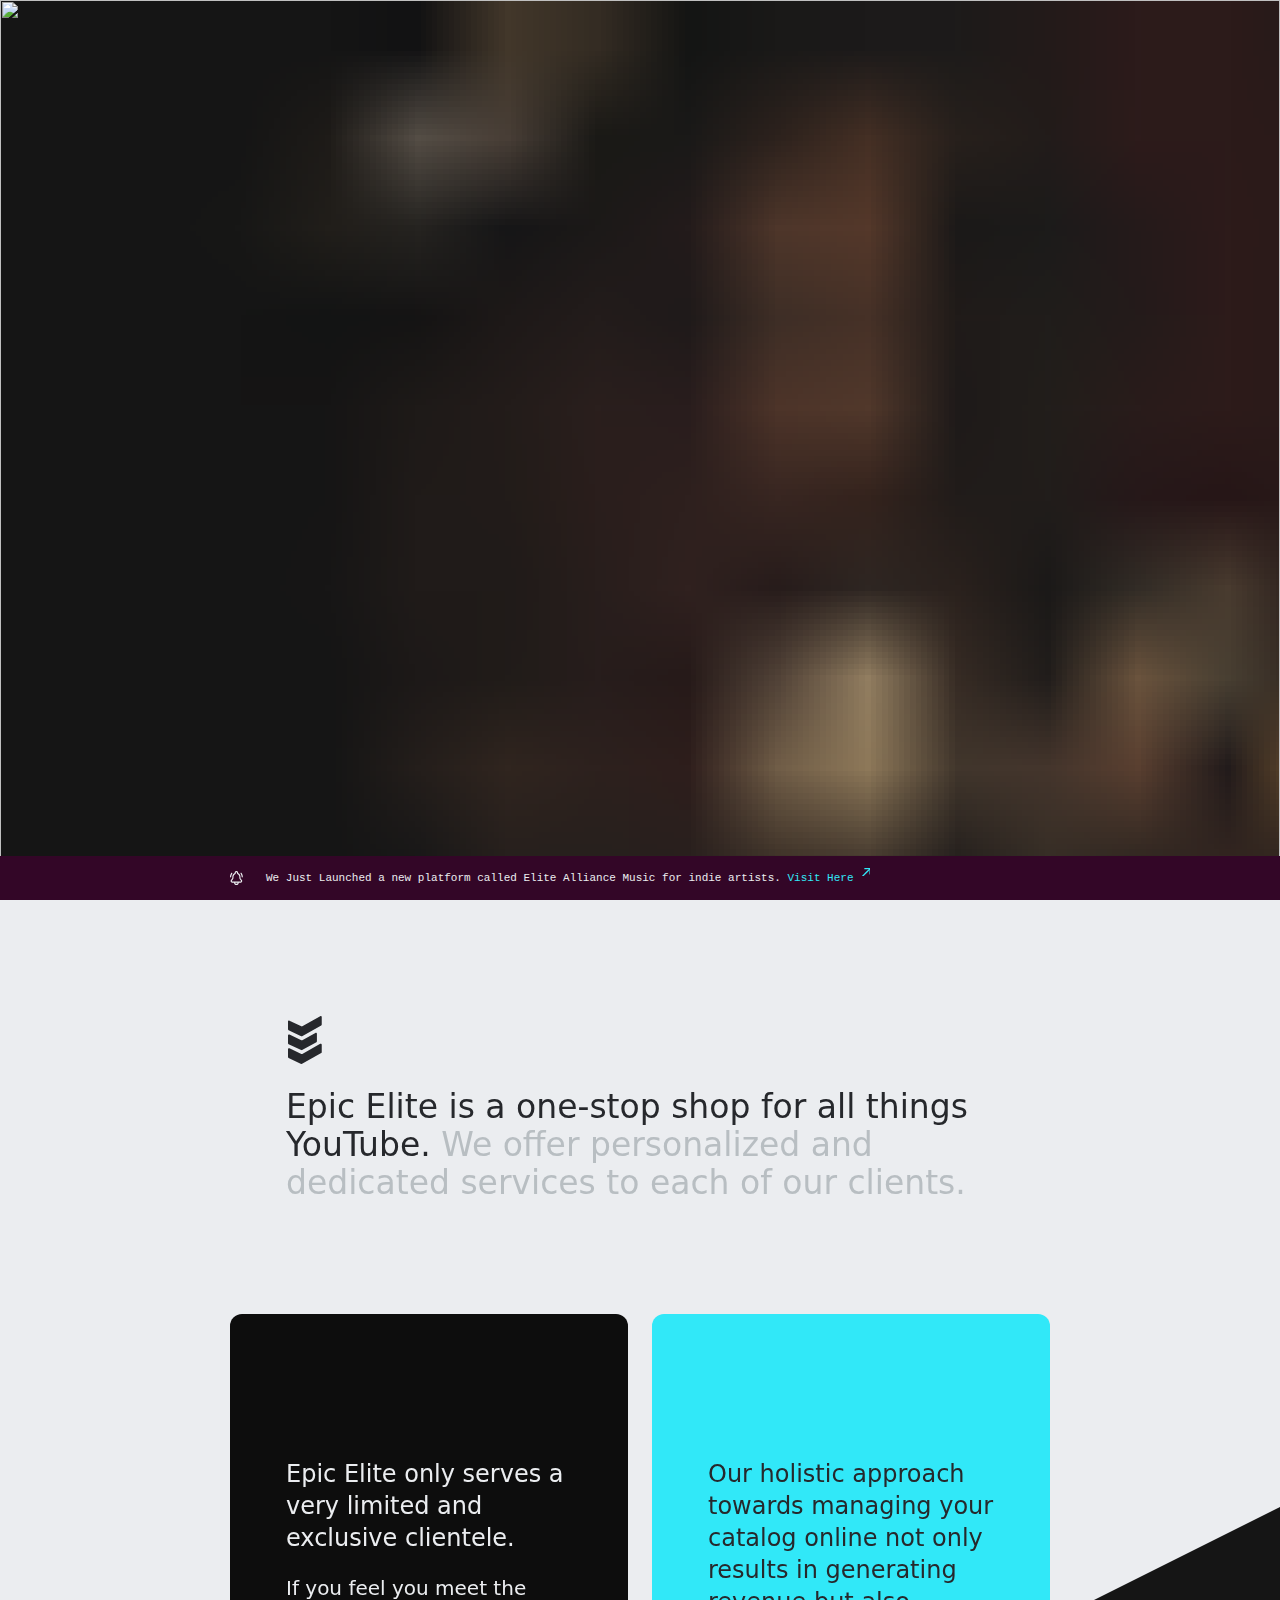
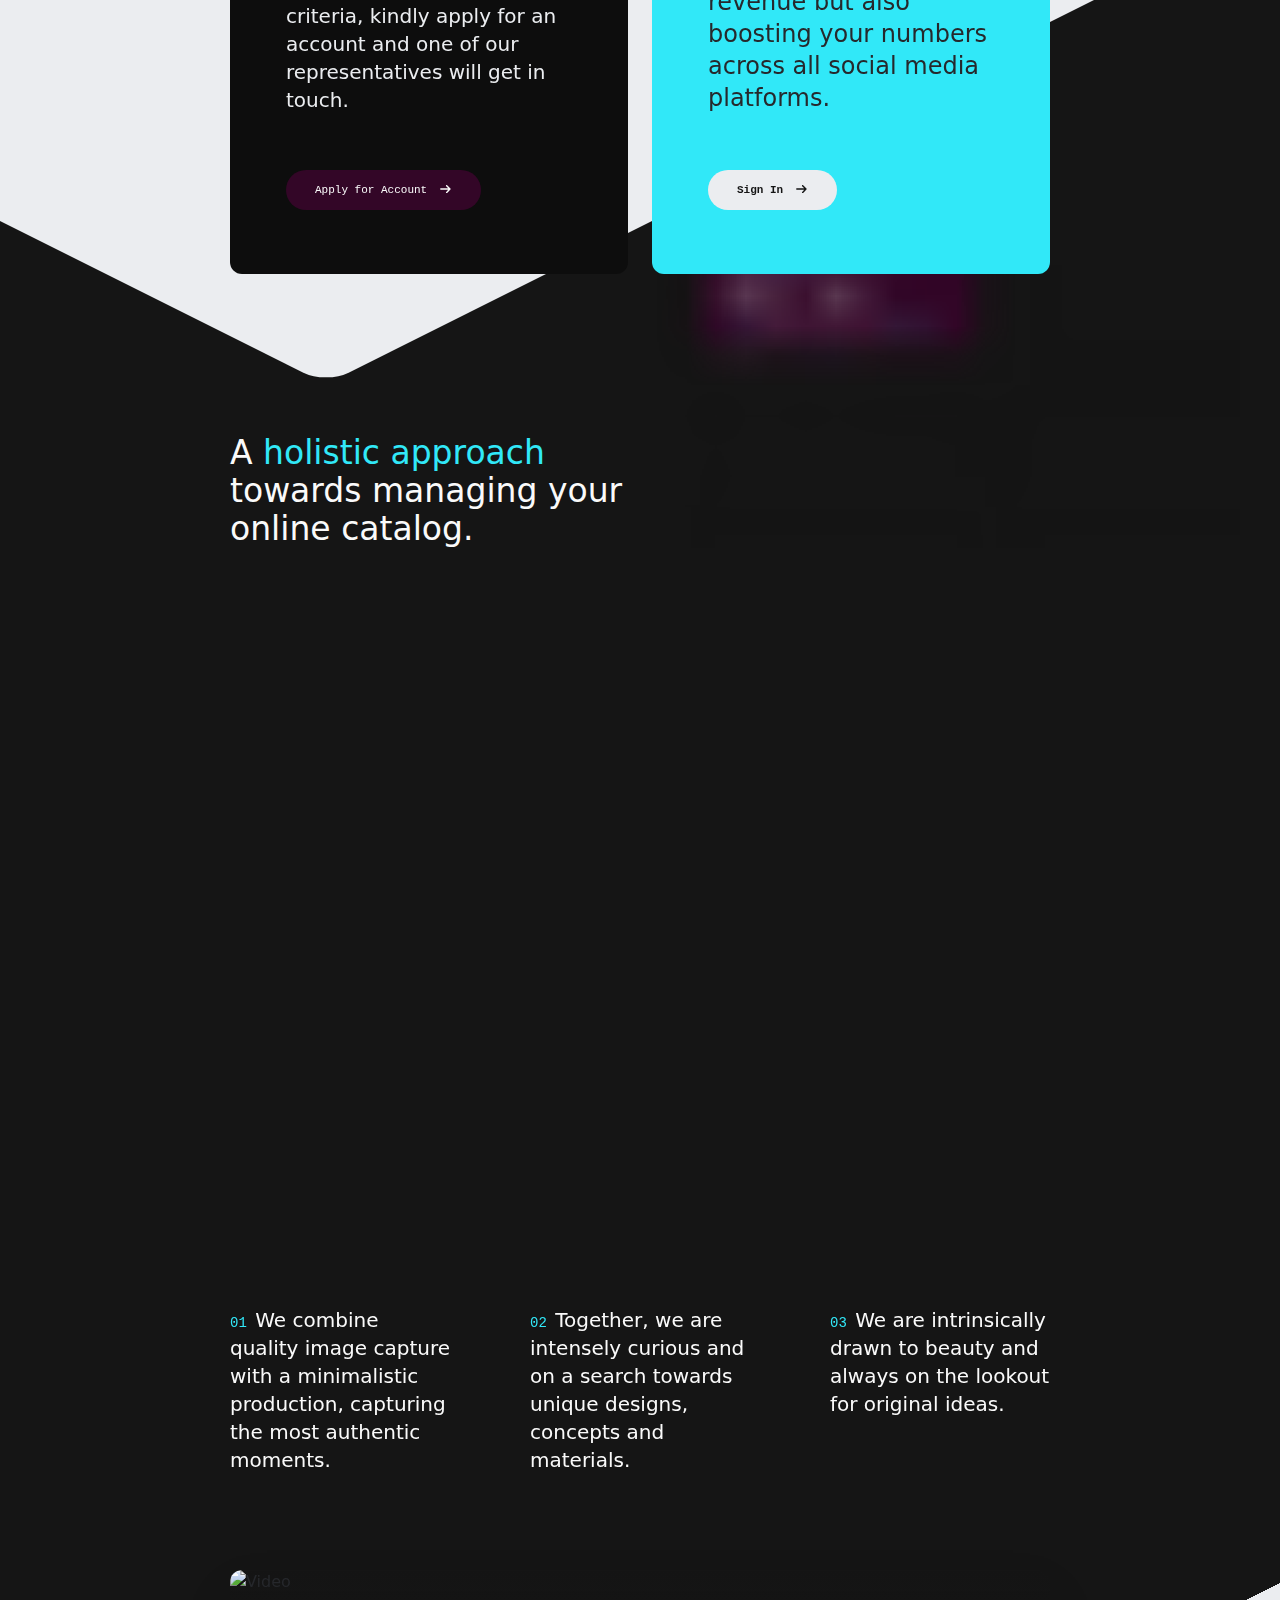
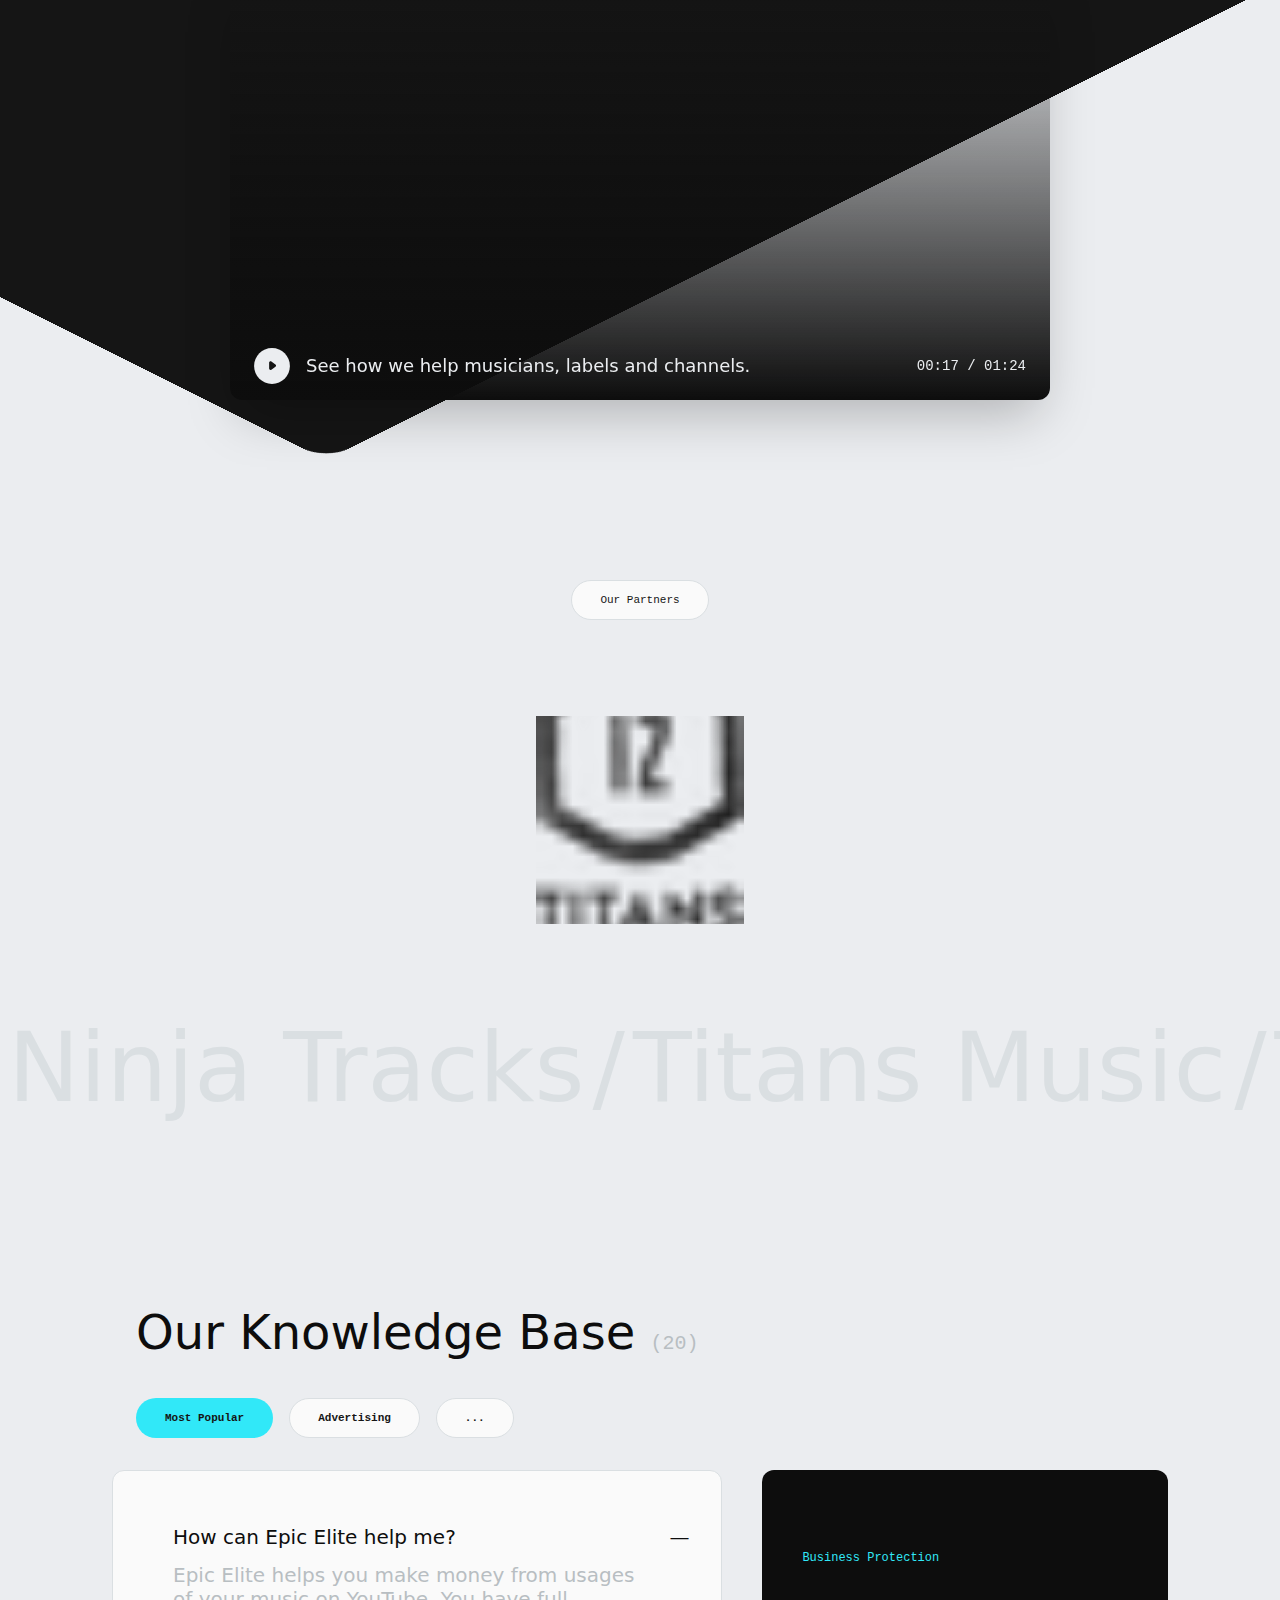
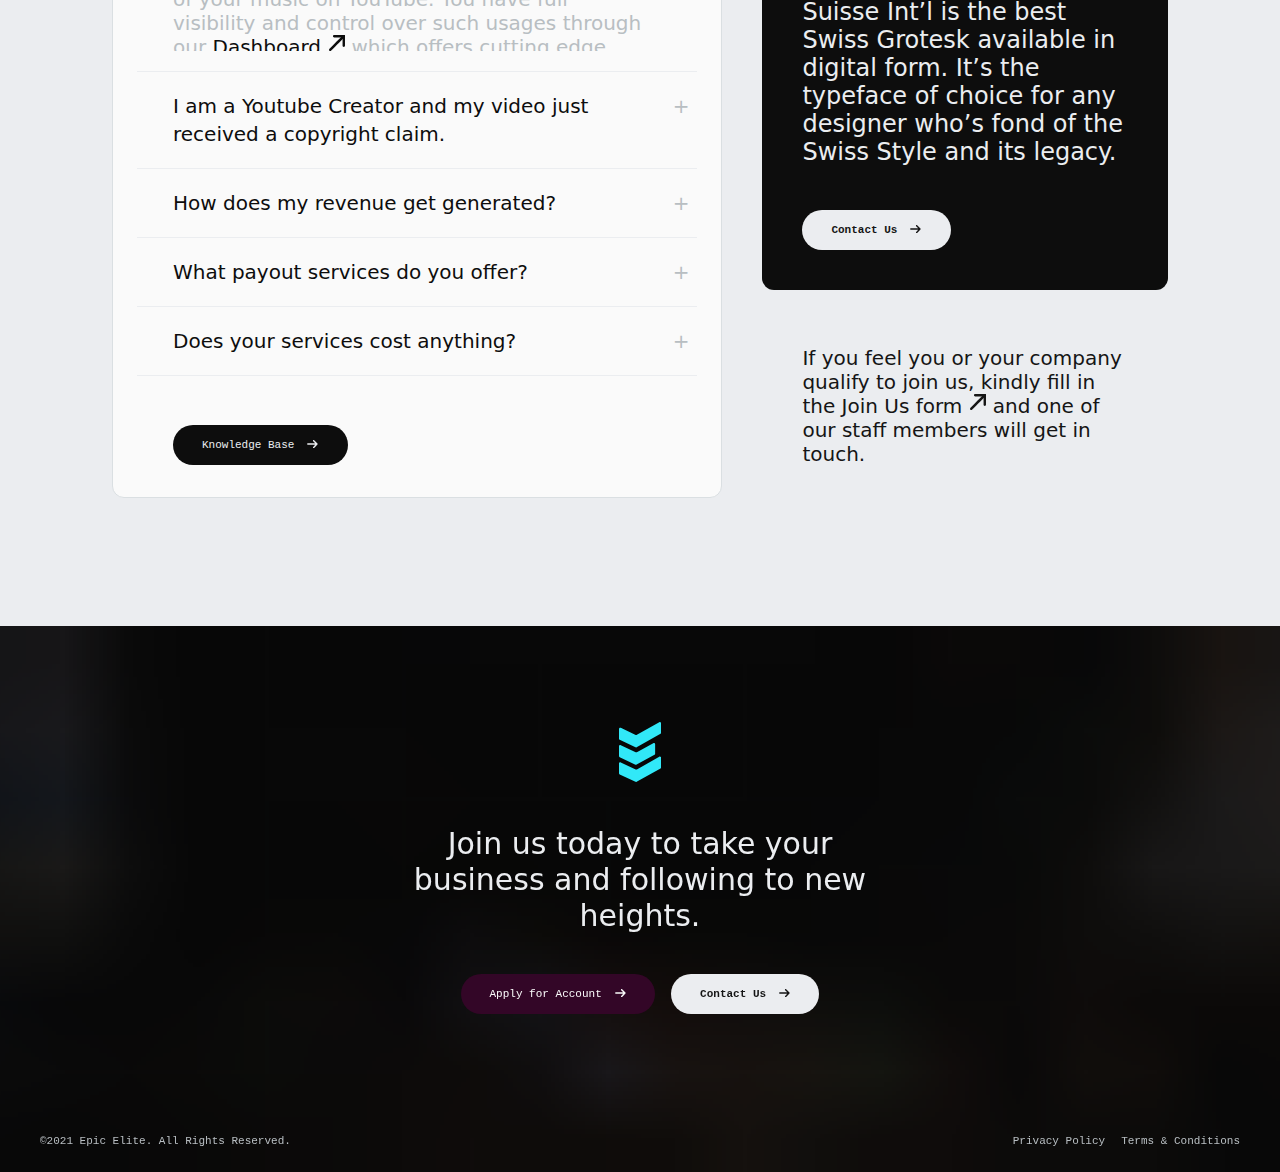
==== commit 8ba23e6e: "Update." ====
--- a/index.html
+++ b/index.html
@@ -1,61 +1,61 @@
-<!DOCTYPE html><html class="text-sm xs:text-base " lang="en"><head><meta charSet="utf-8"/><meta http-equiv="x-ua-compatible" content="ie=edge"/><meta name="viewport" content="width=device-width, initial-scale=1, shrink-to-fit=no"/><style data-href="/epic-elite-preview/styles.57e7e871d18601d317f4.css" id="gatsby-global-css">/*! modern-normalize v1.0.0 | MIT License | https://github.com/sindresorhus/modern-normalize */:root{-moz-tab-size:4;-o-tab-size:4;tab-size:4}html{line-height:1.15;-webkit-text-size-adjust:100%}body{margin:0;font-family:system-ui,-apple-system,Segoe UI,Roboto,Helvetica,Arial,sans-serif,Apple Color Emoji,Segoe UI Emoji}hr{height:0;color:inherit}abbr[title]{-webkit-text-decoration:underline dotted;text-decoration:underline dotted}b,strong{font-weight:bolder}code,kbd,pre,samp{font-family:ui-monospace,SFMono-Regular,Consolas,Liberation Mono,Menlo,monospace;font-size:1em}small{font-size:80%}sub,sup{font-size:75%;line-height:0;position:relative;vertical-align:baseline}sub{bottom:-.25em}sup{top:-.5em}table{text-indent:0;border-color:inherit}button,input,optgroup,select,textarea{font-family:inherit;font-size:100%;line-height:1.15;margin:0}button,select{text-transform:none}[type=button],button{-webkit-appearance:button}legend{padding:0}progress{vertical-align:baseline}[type=search]{-webkit-appearance:textfield;outline-offset:-2px}summary{display:list-item}blockquote,dd,dl,figure,h1,h2,h3,h4,h5,h6,hr,p,pre{margin:0}button{background-color:transparent;background-image:none}button:focus{outline:1px dotted;outline:5px auto -webkit-focus-ring-color}fieldset,ol,ul{margin:0;padding:0}ol,ul{list-style:none}html{font-family:ui-sans-serif,system-ui,-apple-system,BlinkMacSystemFont,Segoe UI,Roboto,Helvetica Neue,Arial,Noto Sans,sans-serif,Apple Color Emoji,Segoe UI Emoji,Segoe UI Symbol,Noto Color Emoji;line-height:1.5}body{font-family:inherit;line-height:inherit}*,:after,:before{box-sizing:border-box;border:0 solid}hr{border-top-width:1px}img{border-style:solid}textarea{resize:vertical}input::-moz-placeholder,textarea::-moz-placeholder{color:#a1a1aa}input:-ms-input-placeholder,textarea:-ms-input-placeholder{color:#a1a1aa}input::placeholder,textarea::placeholder{color:#a1a1aa}button{cursor:pointer}table{border-collapse:collapse}h1,h2,h3,h4,h5,h6{font-size:inherit;font-weight:inherit}a{color:inherit;text-decoration:inherit}button,input,optgroup,select,textarea{padding:0;line-height:inherit;color:inherit}code,kbd,pre,samp{font-family:SuisseIntlMono,ui-monospace,SFMono-Regular,Menlo,Monaco,Consolas,Liberation Mono,Courier New,monospace}audio,canvas,embed,iframe,img,object,svg,video{display:block;vertical-align:middle}img,video{max-width:100%;height:auto}@font-face{font-family:SuisseIntl;src:url(/epic-elite-preview/static/SuisseIntl-Light-WebS-f8824be6ed059d45e44c46c1f932674c.woff2) format("woff2"),url(/epic-elite-preview/static/SuisseIntl-Light-WebS-4007d132db6f1e85c725790a48ce0bf6.woff) format("woff");font-weight:300}@font-face{font-family:SuisseIntl;src:url(/epic-elite-preview/static/SuisseIntl-Regular-WebS-5ff578be98a31a99629e8169b3c904de.woff2) format("woff2"),url(/epic-elite-preview/static/SuisseIntl-Regular-WebS-151e90fe9764a5acf5f87de515013ade.woff) format("woff");font-weight:400}@font-face{font-family:SuisseIntl;src:url(/epic-elite-preview/static/SuisseIntl-Medium-WebS-ca8c90bfd9bf7d0f5878b48154778ba2.woff2) format("woff2"),url(/epic-elite-preview/static/SuisseIntl-Medium-WebS-573bd0b47318592eb37b02f3f6112cc3.woff) format("woff");font-weight:500}@font-face{font-family:SuisseIntl-Book;src:url(/epic-elite-preview/static/SuisseIntl-Book-WebS-4b167959e159b3b4cd3cc1da52bb8caf.woff2) format("woff2"),url(/epic-elite-preview/static/SuisseIntl-Book-WebS-9c6cf158dfda674372c319f5f27ee420.woff) format("woff");font-weight:400}@font-face{font-family:SuisseIntlMono;src:url(/epic-elite-preview/static/SuisseIntlMono-Regular-WebS-38ff3aaf29e0e91bfab7ce8d42f4fb6e.woff2) format("woff2"),url(/epic-elite-preview/static/SuisseIntlMono-Regular-WebS-63fe7003e4765cb9dc48a9b62ec80e4e.woff) format("woff");font-weight:400}@font-face{font-family:SuisseIntlMono;src:url(/epic-elite-preview/static/SuisseIntlMono-Bold-WebS-b13ec246a9d23d442c536a3d70c9d8c6.woff2) format("woff2"),url(/epic-elite-preview/static/SuisseIntlMono-Bold-WebS-769e8296e15767ceac8d1a0e353f5a63.woff) format("woff");font-weight:700}.container{box-sizing:content-box;margin-left:auto;margin-right:auto;max-width:820px;padding-left:2.25rem;padding-right:2.25rem}@media (min-width:640px){.container{padding-left:4rem;padding-right:4rem}}@media (min-width:768px){.container{padding-left:7rem;padding-right:7rem}}.wide-container{box-sizing:content-box;margin-left:auto;margin-right:auto;max-width:820px;padding-left:2.25rem;padding-right:2.25rem}@media (min-width:640px){.wide-container{padding-left:4rem;padding-right:4rem}}@media (min-width:768px){.wide-container{padding-left:7rem;padding-right:7rem}}@media (min-width:1280px){.wide-container{max-width:1056px}}.space-y-1>:not([hidden])~:not([hidden]){--tw-space-y-reverse:0;margin-top:calc(0.25rem*(1 - var(--tw-space-y-reverse)));margin-bottom:calc(0.25rem*var(--tw-space-y-reverse))}.space-x-4>:not([hidden])~:not([hidden]){--tw-space-x-reverse:0;margin-right:calc(1rem*var(--tw-space-x-reverse));margin-left:calc(1rem*(1 - var(--tw-space-x-reverse)))}.space-x-5>:not([hidden])~:not([hidden]){--tw-space-x-reverse:0;margin-right:calc(1.25rem*var(--tw-space-x-reverse));margin-left:calc(1.25rem*(1 - var(--tw-space-x-reverse)))}.space-y-6>:not([hidden])~:not([hidden]){--tw-space-y-reverse:0;margin-top:calc(1.5rem*(1 - var(--tw-space-y-reverse)));margin-bottom:calc(1.5rem*var(--tw-space-y-reverse))}.space-y-10>:not([hidden])~:not([hidden]){--tw-space-y-reverse:0;margin-top:calc(2.5rem*(1 - var(--tw-space-y-reverse)));margin-bottom:calc(2.5rem*var(--tw-space-y-reverse))}.space-x-11>:not([hidden])~:not([hidden]){--tw-space-x-reverse:0;margin-right:calc(2.75rem*var(--tw-space-x-reverse));margin-left:calc(2.75rem*(1 - var(--tw-space-x-reverse)))}.space-y-14>:not([hidden])~:not([hidden]){--tw-space-y-reverse:0;margin-top:calc(3.5rem*(1 - var(--tw-space-y-reverse)));margin-bottom:calc(3.5rem*var(--tw-space-y-reverse))}.space-y-20>:not([hidden])~:not([hidden]){--tw-space-y-reverse:0;margin-top:calc(5rem*(1 - var(--tw-space-y-reverse)));margin-bottom:calc(5rem*var(--tw-space-y-reverse))}.space-y-24>:not([hidden])~:not([hidden]){--tw-space-y-reverse:0;margin-top:calc(6rem*(1 - var(--tw-space-y-reverse)));margin-bottom:calc(6rem*var(--tw-space-y-reverse))}.bg-primary{--tw-bg-opacity:1;background-color:rgba(49,232,248,var(--tw-bg-opacity))}.bg-secondary{--tw-bg-opacity:1;background-color:rgba(51,6,39,var(--tw-bg-opacity))}.bg-n-100{--tw-bg-opacity:1;background-color:rgba(250,250,250,var(--tw-bg-opacity))}.bg-n-200{--tw-bg-opacity:1;background-color:rgba(235,237,240,var(--tw-bg-opacity))}.bg-n-300{--tw-bg-opacity:1;background-color:rgba(218,223,226,var(--tw-bg-opacity))}.bg-n-800{--tw-bg-opacity:1;background-color:rgba(21,21,21,var(--tw-bg-opacity))}.bg-n-900{--tw-bg-opacity:1;background-color:rgba(13,13,13,var(--tw-bg-opacity))}.bg-gradient-to-t{background-image:linear-gradient(0deg,var(--tw-gradient-stops))}.bg-gradient-to-b{background-image:linear-gradient(180deg,var(--tw-gradient-stops))}.from-transparent{--tw-gradient-from:transparent;--tw-gradient-stops:var(--tw-gradient-from),var(--tw-gradient-to,transparent)}.from-n-900{--tw-gradient-from:#0d0d0d;--tw-gradient-stops:var(--tw-gradient-from),var(--tw-gradient-to,rgba(13,13,13,0))}.to-transparent{--tw-gradient-to:transparent}.to-n-800{--tw-gradient-to:#151515}.border-transparent{border-color:transparent}.border-n-300{--tw-border-opacity:1;border-color:rgba(218,223,226,var(--tw-border-opacity))}.rounded-xl{border-radius:.75rem}.rounded-2xl{border-radius:1rem}.rounded-full{border-radius:9999px}.border{border-width:1px}.border-b{border-bottom-width:1px}.box-border{box-sizing:border-box}.block{display:block}.inline-block{display:inline-block}.inline{display:inline}.flex{display:flex}.inline-flex{display:inline-flex}.table{display:table}.hidden{display:none}.flex-row{flex-direction:row}.flex-col{flex-direction:column}.flex-wrap{flex-wrap:wrap}.items-start{align-items:flex-start}.items-end{align-items:flex-end}.items-center{align-items:center}.justify-center{justify-content:center}.justify-between{justify-content:space-between}.flex-1{flex:1 1 0%}.flex-grow{flex-grow:1}.children\:flex-shrink-0>*,.flex-shrink-0{flex-shrink:0}.font-mono{font-family:SuisseIntlMono,ui-monospace,SFMono-Regular,Menlo,Monaco,Consolas,Liberation Mono,Courier New,monospace}.font-base{font-family:SuisseIntl,ui-sans-serif,system-ui,-apple-system,BlinkMacSystemFont,Segoe UI,Roboto,Helvetica Neue,Arial,Noto Sans,sans-serif,Apple Color Emoji,Segoe UI Emoji,Segoe UI Symbol,Noto Color Emoji}.font-book{font-family:SuisseIntl-Book,ui-sans-serif,system-ui,-apple-system,BlinkMacSystemFont,Segoe UI,Roboto,Helvetica Neue,Arial,Noto Sans,sans-serif,Apple Color Emoji,Segoe UI Emoji,Segoe UI Symbol,Noto Color Emoji}.font-light{font-weight:300}.font-normal{font-weight:400}.font-medium{font-weight:500}.font-bold{font-weight:700}.h-1{height:.25rem}.h-3{height:.75rem}.h-20{height:5rem}.h-52{height:13rem}.h-430{height:430px}.h-620{height:620px}.h-1000{height:1056px}.h-1\.5{height:.375rem}.h-full{height:100%}.h-screen{height:100vh}@supports (-webkit-touch-callout:none){.h-screen{height:-webkit-fill-available}}.text-70{font-size:70%}.text-80{font-size:80%}.text-90{font-size:90%}.text-xs{font-size:.75rem;line-height:1rem}.text-sm{font-size:.875rem;line-height:1.25rem}.text-base{font-size:1rem;line-height:1.5rem}.text-lg{font-size:1.125rem}.text-lg,.text-xl{line-height:1.75rem}.text-xl{font-size:1.25rem}.text-2xl{font-size:1.5rem;line-height:2rem}.text-3xl{font-size:1.875rem;line-height:2.25rem}.text-4xl{font-size:2.25rem;line-height:2.5rem}.text-5xl{font-size:3rem;line-height:1}.text-6xl{font-size:3.75rem;line-height:1}.text-2xs{font-size:.6875rem;line-height:.875rem}.text-3\.5xl{font-size:2.0625rem;line-height:2.375rem}.text-4\.5xl{font-size:2.625rem;line-height:2.75rem}.leading-5{line-height:1.25rem}.leading-6{line-height:1.5rem}.leading-7{line-height:1.75rem}.leading-8{line-height:2rem}.my-5{margin-top:1.25rem;margin-bottom:1.25rem}.mt-2{margin-top:.5rem}.mr-2{margin-right:.5rem}.ml-2{margin-left:.5rem}.mr-3{margin-right:.75rem}.ml-3{margin-left:.75rem}.mr-4{margin-right:1rem}.ml-4{margin-left:1rem}.mt-5{margin-top:1.25rem}.mb-5{margin-bottom:1.25rem}.mb-6{margin-bottom:1.5rem}.mt-8{margin-top:2rem}.mb-9{margin-bottom:2.25rem}.ml-9{margin-left:2.25rem}.mt-10{margin-top:2.5rem}.mt-11{margin-top:2.75rem}.mb-11{margin-bottom:2.75rem}.mb-12{margin-bottom:3rem}.mt-16{margin-top:4rem}.mb-16{margin-bottom:4rem}.mb-20{margin-bottom:5rem}.mr-2\.5{margin-right:.625rem}.-mt-20{margin-top:-5rem}.-mb-260{margin-bottom:-260px}.-mt-360{margin-top:-360px}.max-w-480{max-width:480px}.min-h-11{min-height:2.75rem}.min-h-36{min-height:9rem}.min-h-260{min-height:260px}.min-h-360{min-height:360px}.min-h-480{min-height:480px}.min-h-560{min-height:560px}.min-h-full{min-height:100%}.min-h-screen{min-height:100vh}@supports (-webkit-touch-callout:none){.min-h-screen{min-height:-webkit-fill-available}}.object-cover{-o-object-fit:cover;object-fit:cover}.opacity-0{opacity:0}.focus\:outline-none:focus{outline:2px solid transparent;outline-offset:2px}.overflow-hidden{overflow:hidden}.overflow-y-auto{overflow-y:auto}.overflow-x-hidden{overflow-x:hidden}.px-2{padding-left:.5rem;padding-right:.5rem}.py-3{padding-top:.75rem;padding-bottom:.75rem}.py-4{padding-top:1rem;padding-bottom:1rem}.py-5{padding-top:1.25rem;padding-bottom:1.25rem}.px-5{padding-left:1.25rem;padding-right:1.25rem}.px-6{padding-left:1.5rem;padding-right:1.5rem}.px-7{padding-left:1.75rem;padding-right:1.75rem}.px-8{padding-left:2rem;padding-right:2rem}.px-9{padding-left:2.25rem;padding-right:2.25rem}.px-10{padding-left:2.5rem;padding-right:2.5rem}.px-12{padding-left:3rem;padding-right:3rem}.py-14{padding-top:3.5rem;padding-bottom:3.5rem}.px-14{padding-left:3.5rem;padding-right:3.5rem}.py-24{padding-top:6rem;padding-bottom:6rem}.py-28{padding-top:7rem;padding-bottom:7rem}.pt-1{padding-top:.25rem}.pt-3{padding-top:.75rem}.pt-5{padding-top:1.25rem}.pt-6{padding-top:1.5rem}.pb-8{padding-bottom:2rem}.pl-9{padding-left:2.25rem}.pb-12{padding-bottom:3rem}.pt-14{padding-top:3.5rem}.pb-14{padding-bottom:3.5rem}.pb-16{padding-bottom:4rem}.pt-20{padding-top:5rem}.pt-32{padding-top:8rem}.pt-36{padding-top:9rem}.pt-40{padding-top:10rem}.fixed{position:fixed}.absolute{position:absolute}.relative{position:relative}.inset-0{top:0;right:0;bottom:0;left:0}.top-0{top:0}.bottom-1{bottom:.25rem}.left-8{left:2rem}.bottom-20{bottom:5rem}.bottom-px{bottom:1px}.left-px{left:1px}.bottom-1\.5{bottom:.375rem}.-top-3{top:-.75rem}.top-1\/2{top:50%}.left-1\/2{left:50%}.resize{resize:both}*{--tw-shadow:0 0 transparent}.shadow-2xl{--tw-shadow:0 25px 50px -12px rgba(0,0,0,0.25);box-shadow:var(--tw-ring-offset-shadow,0 0 transparent),var(--tw-ring-shadow,0 0 transparent),var(--tw-shadow)}*{--tw-ring-inset:var(--tw-empty,/*!*/ /*!*/);--tw-ring-offset-width:0px;--tw-ring-offset-color:#fff;--tw-ring-color:rgba(59,130,246,0.5);--tw-ring-offset-shadow:0 0 transparent;--tw-ring-shadow:0 0 transparent}.focus\:ring-4:focus{--tw-ring-offset-shadow:var(--tw-ring-inset) 0 0 0 var(--tw-ring-offset-width) var(--tw-ring-offset-color);--tw-ring-shadow:var(--tw-ring-inset) 0 0 0 calc(4px + var(--tw-ring-offset-width)) var(--tw-ring-color);box-shadow:var(--tw-ring-offset-shadow),var(--tw-ring-shadow),var(--tw-shadow,0 0 transparent)}.text-center{text-align:center}.text-primary{--tw-text-opacity:1;color:rgba(49,232,248,var(--tw-text-opacity))}.text-n-100{--tw-text-opacity:1;color:rgba(250,250,250,var(--tw-text-opacity))}.text-n-200{--tw-text-opacity:1;color:rgba(235,237,240,var(--tw-text-opacity))}.text-n-300{--tw-text-opacity:1;color:rgba(218,223,226,var(--tw-text-opacity))}.text-n-400{--tw-text-opacity:1;color:rgba(184,190,194,var(--tw-text-opacity))}.text-n-700{--tw-text-opacity:1;color:rgba(38,40,44,var(--tw-text-opacity))}.text-n-800{--tw-text-opacity:1;color:rgba(21,21,21,var(--tw-text-opacity))}.hover\:text-n-900:hover,.text-n-900{--tw-text-opacity:1;color:rgba(13,13,13,var(--tw-text-opacity))}.uppercase{text-transform:uppercase}.hover\:underline:hover{text-decoration:underline}.align-middle{vertical-align:middle}.whitespace-nowrap{white-space:nowrap}.w-1{width:.25rem}.w-9{width:2.25rem}.w-52{width:13rem}.w-600{width:600px}.w-1000{width:1056px}.w-1\.5{width:.375rem}.w-1\/2{width:50%}.w-11\/12{width:91.666667%}.w-full{width:100%}.z-10{z-index:10}.transform{--tw-translate-x:0;--tw-translate-y:0;--tw-rotate:0;--tw-skew-x:0;--tw-skew-y:0;--tw-scale-x:1;--tw-scale-y:1;transform:translateX(var(--tw-translate-x)) translateY(var(--tw-translate-y)) rotate(var(--tw-rotate)) skewX(var(--tw-skew-x)) skewY(var(--tw-skew-y)) scaleX(var(--tw-scale-x)) scaleY(var(--tw-scale-y))}.origin-left{transform-origin:left}.origin-top-left{transform-origin:top left}.scale-x-200{--tw-scale-x:2}.rotate-90{--tw-rotate:90deg}.-rotate-135{--tw-rotate:-135deg}.translate-x-24{--tw-translate-x:6rem}.-translate-x-1\/2{--tw-translate-x:-50%}.-translate-x-1\/3{--tw-translate-x:-33.333333%}.translate-y-620{--tw-translate-y:620px}.-translate-y-1\/2{--tw-translate-y:-50%}.transition-all{transition-property:all;transition-timing-function:cubic-bezier(.4,0,.2,1);transition-duration:.15s}.ease-in-out{transition-timing-function:cubic-bezier(.4,0,.2,1)}.duration-300{transition-duration:.3s}@-webkit-keyframes spin{to{transform:rotate(1turn)}}@keyframes spin{to{transform:rotate(1turn)}}@-webkit-keyframes ping{75%,to{transform:scale(2);opacity:0}}@keyframes ping{75%,to{transform:scale(2);opacity:0}}@-webkit-keyframes pulse{50%{opacity:.5}}@keyframes pulse{50%{opacity:.5}}@-webkit-keyframes bounce{0%,to{transform:translateY(-25%);-webkit-animation-timing-function:cubic-bezier(.8,0,1,1);animation-timing-function:cubic-bezier(.8,0,1,1)}50%{transform:none;-webkit-animation-timing-function:cubic-bezier(0,0,.2,1);animation-timing-function:cubic-bezier(0,0,.2,1)}}@keyframes bounce{0%,to{transform:translateY(-25%);-webkit-animation-timing-function:cubic-bezier(.8,0,1,1);animation-timing-function:cubic-bezier(.8,0,1,1)}50%{transform:none;-webkit-animation-timing-function:cubic-bezier(0,0,.2,1);animation-timing-function:cubic-bezier(0,0,.2,1)}}@-webkit-keyframes moveLine{to{transform:translateX(-50%)}}@keyframes moveLine{to{transform:translateX(-50%)}}.animate-move-line{-webkit-animation:moveLine linear infinite;animation:moveLine linear infinite}.animation-running{-webkit-animation-play-state:running;animation-play-state:running}.animation-paused{-webkit-animation-play-state:paused;animation-play-state:paused}.animation-normal{-webkit-animation-direction:normal;animation-direction:normal}.animation-reverse{animation-direction:reverse}@media (min-width:640px){.sm\:flex{display:flex}.sm\:justify-between{justify-content:space-between}.sm\:-mx-10{margin-left:-2.5rem;margin-right:-2.5rem}.sm\:px-0{padding-left:0;padding-right:0}.sm\:py-6{padding-top:1.5rem;padding-bottom:1.5rem}.sm\:px-10{padding-left:2.5rem;padding-right:2.5rem}.sm\:px-28{padding-left:7rem;padding-right:7rem}.sm\:w-1\/2{width:50%}}@media (min-width:768px){.md\:block{display:block}.md\:hidden{display:none}.md\:text-4xl{font-size:2.25rem;line-height:2.5rem}.md\:text-4\.5xl{font-size:2.625rem;line-height:2.75rem}.md\:mb-20{margin-bottom:5rem}.md\:mt-32{margin-top:8rem}.md\:px-14{padding-left:3.5rem;padding-right:3.5rem}.md\:px-28{padding-left:7rem;padding-right:7rem}.md\:pl-6{padding-left:1.5rem}}@media (min-width:1024px){.lg\:space-y-0>:not([hidden])~:not([hidden]){--tw-space-y-reverse:0;margin-top:calc(0px*(1 - var(--tw-space-y-reverse)));margin-bottom:calc(0px*var(--tw-space-y-reverse))}.lg\:space-x-4>:not([hidden])~:not([hidden]){--tw-space-x-reverse:0;margin-right:calc(1rem*var(--tw-space-x-reverse));margin-left:calc(1rem*(1 - var(--tw-space-x-reverse)))}.lg\:space-x-6>:not([hidden])~:not([hidden]){--tw-space-x-reverse:0;margin-right:calc(1.5rem*var(--tw-space-x-reverse));margin-left:calc(1.5rem*(1 - var(--tw-space-x-reverse)))}.lg\:space-y-8>:not([hidden])~:not([hidden]){--tw-space-y-reverse:0;margin-top:calc(2rem*(1 - var(--tw-space-y-reverse)));margin-bottom:calc(2rem*var(--tw-space-y-reverse))}.lg\:block{display:block}.lg\:inline{display:inline}.lg\:flex-row{flex-direction:row}.lg\:items-stretch{align-items:stretch}.lg\:text-xl{font-size:1.25rem;line-height:1.75rem}.lg\:text-5xl{font-size:3rem;line-height:1}.lg\:text-8xl{font-size:6rem;line-height:1}.lg\:leading-6{line-height:1.5rem}.lg\:leading-7{line-height:1.75rem}.lg\:my-6{margin-top:1.5rem;margin-bottom:1.5rem}.lg\:mb-0{margin-bottom:0}.lg\:ml-4{margin-left:1rem}.lg\:mt-7{margin-top:1.75rem}.lg\:mb-8{margin-bottom:2rem}.lg\:mt-10{margin-top:2.5rem}.lg\:mb-11{margin-bottom:2.75rem}.lg\:mt-14{margin-top:3.5rem}.lg\:mb-24{margin-bottom:6rem}.lg\:mb-32{margin-bottom:8rem}.lg\:mt-36{margin-top:9rem}.lg\:py-5{padding-top:1.25rem;padding-bottom:1.25rem}.lg\:px-6{padding-left:1.5rem;padding-right:1.5rem}.lg\:px-7{padding-left:1.75rem;padding-right:1.75rem}.lg\:px-10{padding-left:2.5rem;padding-right:2.5rem}.lg\:pt-8{padding-top:2rem}.lg\:pb-10{padding-bottom:2.5rem}.lg\:pb-40{padding-bottom:10rem}.lg\:static{position:static}.lg\:w-1\/2{width:50%}.lg\:w-1\/3{width:33.333333%}.lg\:w-2\/5{width:40%}.lg\:w-3\/5{width:60%}.lg\:-translate-x-0,.lg\:translate-x-0{--tw-translate-x:0px}.lg\:translate-y-0{--tw-translate-y:0px}.lg\:-translate-y-1\/2{--tw-translate-y:-50%}}@media (min-width:1280px){.xl\:w-2\/6{width:33.333333%}}@media (min-width:420px){.xs\:text-base{font-size:1rem;line-height:1.5rem}.xs\:min-h-560{min-height:560px}.xs\:min-h-620{min-height:620px}}</style><meta name="generator" content="Gatsby 2.32.9"/><title data-react-helmet="true">Epic Elite</title><meta data-react-helmet="true" charSet="utf-8"/><meta data-react-helmet="true" name="description" content="An Exclusive, Invitation-only Service, for Musicians, Labels and YouTube Channels."/><meta data-react-helmet="true" property="og:title" content="Epic Elite"/><meta data-react-helmet="true" property="og:description" content="An Exclusive, Invitation-only Service, for Musicians, Labels and YouTube Channels."/><meta data-react-helmet="true" property="og:type" content="website"/><link rel="icon" href="/epic-elite-preview/favicon-32x32.png?v=8f81ff68b4ceff0e3e2f33821e4aaac2" type="image/png"/><link rel="icon" href="/epic-elite-preview/favicon.svg?v=8f81ff68b4ceff0e3e2f33821e4aaac2" type="image/svg+xml"/><link rel="manifest" href="/epic-elite-preview/manifest.webmanifest" crossorigin="anonymous"/><link rel="apple-touch-icon" sizes="48x48" href="/epic-elite-preview/icons/icon-48x48.png?v=8f81ff68b4ceff0e3e2f33821e4aaac2"/><link rel="apple-touch-icon" sizes="72x72" href="/epic-elite-preview/icons/icon-72x72.png?v=8f81ff68b4ceff0e3e2f33821e4aaac2"/><link rel="apple-touch-icon" sizes="96x96" href="/epic-elite-preview/icons/icon-96x96.png?v=8f81ff68b4ceff0e3e2f33821e4aaac2"/><link rel="apple-touch-icon" sizes="144x144" href="/epic-elite-preview/icons/icon-144x144.png?v=8f81ff68b4ceff0e3e2f33821e4aaac2"/><link rel="apple-touch-icon" sizes="192x192" href="/epic-elite-preview/icons/icon-192x192.png?v=8f81ff68b4ceff0e3e2f33821e4aaac2"/><link rel="apple-touch-icon" sizes="256x256" href="/epic-elite-preview/icons/icon-256x256.png?v=8f81ff68b4ceff0e3e2f33821e4aaac2"/><link rel="apple-touch-icon" sizes="384x384" href="/epic-elite-preview/icons/icon-384x384.png?v=8f81ff68b4ceff0e3e2f33821e4aaac2"/><link rel="apple-touch-icon" sizes="512x512" href="/epic-elite-preview/icons/icon-512x512.png?v=8f81ff68b4ceff0e3e2f33821e4aaac2"/><style>.gatsby-image-wrapper{position:relative;overflow:hidden}.gatsby-image-wrapper img{all:inherit;bottom:0;height:100%;left:0;margin:0;max-width:none;padding:0;position:absolute;right:0;top:0;width:100%;object-fit:cover}.gatsby-image-wrapper [data-main-image]{opacity:0;transform:translateZ(0);transition:opacity .25s linear;will-change:opacity}.gatsby-image-wrapper-constrained{display:inline-block}</style><noscript><style>.gatsby-image-wrapper noscript [data-main-image]{opacity:1!important}.gatsby-image-wrapper [data-placeholder-image]{opacity:0!important}</style></noscript><script type="module">const e="undefined"!=typeof HTMLImageElement&&"loading"in HTMLImageElement.prototype;e&&document.body.addEventListener("load",(function(e){if(void 0===e.target.dataset.mainImage)return;if(void 0===e.target.dataset.gatsbyImageSsr)return;const t=e.target;let a=null,n=t;for(;null===a&&n;)void 0!==n.parentNode.dataset.gatsbyImageWrapper&&(a=n.parentNode),n=n.parentNode;const o=a.querySelector("[data-placeholder-image]"),r=new Image;r.src=t.currentSrc,r.decode().catch((()=>{})).then((()=>{t.style.opacity=1,o&&(o.style.opacity=0,o.style.transition="opacity 500ms linear")}))}),!0);</script><link as="script" rel="preload" href="/epic-elite-preview/webpack-runtime-28165ca7cf0bd9055449.js"/><link as="script" rel="preload" href="/epic-elite-preview/framework-dbb498007a7447f28d8e.js"/><link as="script" rel="preload" href="/epic-elite-preview/styles-bc72ca78f9bad9fb1f45.js"/><link as="script" rel="preload" href="/epic-elite-preview/app-fe2dded074e5c1cf7e68.js"/><link as="script" rel="preload" href="/epic-elite-preview/29107295-13f7113f88da008b674a.js"/><link as="script" rel="preload" href="/epic-elite-preview/commons-988664ce38302009ff1f.js"/><link as="script" rel="preload" href="/epic-elite-preview/component---src-pages-index-js-ad8681f989db7f3b3c23.js"/><link as="fetch" rel="preload" href="/epic-elite-preview/page-data/index/page-data.json" crossorigin="anonymous"/><link as="fetch" rel="preload" href="/epic-elite-preview/page-data/sq/d/2468095761.json" crossorigin="anonymous"/><link as="fetch" rel="preload" href="/epic-elite-preview/page-data/app-data.json" crossorigin="anonymous"/></head><body><div id="___gatsby"><div style="outline:none" tabindex="-1" id="gatsby-focus-wrapper"><div class="font-base bg-n-200 text-n-700"><div class="min-h-screen relative bg-n-800 text-n-200"><div class="absolute inset-0 md:hidden"><div data-gatsby-image-wrapper="" style="width:100%;height:60%" class="gatsby-image-wrapper"><img aria-hidden="true" data-placeholder-image="" style="opacity:1;transition:opacity 500ms linear" decoding="async" src="[data-uri]" alt=""/><picture><source type="image/webp" srcSet="/epic-elite-preview/static/1a5d2e75e86411211a6ddc5034a337e2/d15cc/hero-image.webp 1600w" sizes="1600px"/><img data-gatsby-image-ssr="" layout="fixed" data-main-image="" style="object-position:top center;opacity:0" sizes="1600px" decoding="async" loading="eager" src="/epic-elite-preview/static/1a5d2e75e86411211a6ddc5034a337e2/8bb64/hero-image.png" srcSet="/epic-elite-preview/static/1a5d2e75e86411211a6ddc5034a337e2/8bb64/hero-image.png 1600w" alt=""/></picture><noscript><picture><source type="image/webp" srcSet="/epic-elite-preview/static/1a5d2e75e86411211a6ddc5034a337e2/d15cc/hero-image.webp 1600w" sizes="1600px"/><img data-gatsby-image-ssr="" layout="fixed" data-main-image="" style="object-position:top center;opacity:0" sizes="1600px" decoding="async" loading="eager" src="/epic-elite-preview/static/1a5d2e75e86411211a6ddc5034a337e2/8bb64/hero-image.png" srcSet="/epic-elite-preview/static/1a5d2e75e86411211a6ddc5034a337e2/8bb64/hero-image.png 1600w" alt=""/></picture></noscript><script type="module">const t="undefined"!=typeof HTMLImageElement&&"loading"in HTMLImageElement.prototype;if(t){const t=document.querySelectorAll("img[data-main-image]");for(let e of t)e.dataset.src&&(e.setAttribute("src",e.dataset.src),e.removeAttribute("data-src")),e.dataset.srcset&&(e.setAttribute("srcset",e.dataset.srcset),e.removeAttribute("data-srcset")),e.complete&&(e.style.opacity=1)}</script></div><div class="relative -top-3 h-3 bg-gradient-to-b from-transparent to-n-800"></div></div><div class="absolute inset-0 hidden md:block"><div data-gatsby-image-wrapper="" style="width:100%;height:100%" class="gatsby-image-wrapper"><img aria-hidden="true" data-placeholder-image="" style="opacity:1;transition:opacity 500ms linear" decoding="async" src="[data-uri]" alt=""/><picture><source type="image/webp" srcSet="/epic-elite-preview/static/1a5d2e75e86411211a6ddc5034a337e2/d15cc/hero-image.webp 1600w" sizes="1600px"/><img data-gatsby-image-ssr="" layout="fixed" data-main-image="" style="object-position:top center;opacity:0" sizes="1600px" decoding="async" loading="eager" src="/epic-elite-preview/static/1a5d2e75e86411211a6ddc5034a337e2/8bb64/hero-image.png" srcSet="/epic-elite-preview/static/1a5d2e75e86411211a6ddc5034a337e2/8bb64/hero-image.png 1600w" alt=""/></picture><noscript><picture><source type="image/webp" srcSet="/epic-elite-preview/static/1a5d2e75e86411211a6ddc5034a337e2/d15cc/hero-image.webp 1600w" sizes="1600px"/><img data-gatsby-image-ssr="" layout="fixed" data-main-image="" style="object-position:top center;opacity:0" sizes="1600px" decoding="async" loading="eager" src="/epic-elite-preview/static/1a5d2e75e86411211a6ddc5034a337e2/8bb64/hero-image.png" srcSet="/epic-elite-preview/static/1a5d2e75e86411211a6ddc5034a337e2/8bb64/hero-image.png 1600w" alt=""/></picture></noscript><script type="module">const t="undefined"!=typeof HTMLImageElement&&"loading"in HTMLImageElement.prototype;if(t){const t=document.querySelectorAll("img[data-main-image]");for(let e of t)e.dataset.src&&(e.setAttribute("src",e.dataset.src),e.removeAttribute("data-src")),e.dataset.srcset&&(e.setAttribute("srcset",e.dataset.srcset),e.removeAttribute("data-srcset")),e.complete&&(e.style.opacity=1)}</script></div><div class="relative -top-3 h-3 bg-gradient-to-b from-transparent to-n-800"></div></div><div class="relative h-screen min-h-480 xs:min-h-560 flex flex-col justify-between children:flex-shrink-0"><div class="h-20 px-9 md:px-28 flex justify-between items-center"><a href="/" class="block space-x-5"><svg class="text-4.5xl" style="display:inline;height:1em" xmlns="http://www.w3.org/2000/svg" viewBox="0 0 47.741 67.9277"><g fill="currentColor" transform="rotate(0, 23.5, 33.5)"><path transform="matrix(1,0,0,-1,0,47.099)" d="M 0 0 L 0 -10.946 C 0 -11.5 .319 -12.004 .819 -12.241 L 18.63 -20.69 C 19.055 -20.893 19.553 -20.872 19.96 -20.637 L 47.024 -5.416 C 47.468 -5.16 47.741 -4.687 47.741 -4.175 L 47.741 6.479 C 47.741 7.585 46.544 8.274 45.588 7.72 L 20.232 -6.612 C 19.825 -6.85 19.327 -6.87 18.901 -6.669 L 2.046 1.296 C 1.095 1.745 0 1.052 0 0 "></path><path transform="matrix(1,0,0,-1,0,27.571599)" d="M 0 0 L 0 -10.946 C 0 -11.5 .319 -12.004 .819 -12.241 L 18.63 -20.69 C 19.055 -20.893 19.553 -20.872 19.96 -20.637 L 40.203 -9.575 C 40.647 -9.318 40.92 -8.846 40.92 -8.333 L 40.92 2.321 C 40.92 3.426 39.723 4.115 38.768 3.562 L 20.232 -6.613 C 19.825 -6.85 19.327 -6.87 18.901 -6.669 L 2.046 1.296 C 1.095 1.745 0 1.052 0 0 "></path><path transform="matrix(1,0,0,-1,0,7.9153978)" d="M 0 0 L 0 -10.946 C 0 -11.5 .319 -12.004 .819 -12.241 L 18.63 -20.69 C 19.055 -20.893 19.553 -20.872 19.96 -20.637 L 47.024 -5.416 C 47.468 -5.16 47.741 -4.687 47.741 -4.175 L 47.741 6.479 C 47.741 7.585 46.544 8.274 45.588 7.72 L 20.232 -6.612 C 19.825 -6.85 19.327 -6.87 18.901 -6.669 L 2.046 1.296 C 1.095 1.745 0 1.052 0 0 "></path></g></svg><svg class="text-2xl" style="display:inline;height:1em" xmlns="http://www.w3.org/2000/svg" viewBox="0 0 156.787 39.3105"><g fill="currentColor" transform="rotate(0, 78, 19.5)"><path transform="matrix(1,0,0,-1,156.7876,29.016503)" d="M 0 0 C 0 -1.175 -.953 -2.128 -2.128 -2.128 C -3.303 -2.128 -4.255 -1.175 -4.255 0 C -4.255 1.175 -3.303 2.127 -2.128 2.127 C -.953 2.127 0 1.175 0 0 "></path><path transform="matrix(1,0,0,-1,20.9692,.11410141)" d="M 0 0 L 0 -4.833 L -15.533 -4.833 L -15.533 -12.599 L -3.212 -12.599 L -3.212 -17.432 L -15.533 -17.432 L -15.533 -26.146 L 0 -26.146 L 0 -30.979 L -20.969 -30.979 L -20.969 0 Z "></path><path transform="matrix(1,0,0,-1,101.9126,.11410141)" d="M 0 0 L 0 -4.833 L -15.534 -4.833 L -15.534 -12.599 L -3.213 -12.599 L -3.213 -17.432 L -15.534 -17.432 L -15.534 -26.146 L 0 -26.146 L 0 -30.979 L -20.97 -30.979 L -20.97 0 Z "></path><path transform="matrix(1,0,0,-1,145.6655,18.070202)" d="M 0 0 C 0 1.085 -.542 2.087 -1.585 2.964 C -2.628 3.882 -4.006 4.258 -5.675 4.133 C -7.971 3.965 -10.057 2.254 -10.266 -.041 Z M -12.478 5.551 C -10.391 7.43 -7.846 8.348 -4.841 8.348 C .711 8.348 5.928 4.842 5.343 -3.798 L -10.391 -3.964 C -10.391 -5.008 -9.932 -6.093 -9.055 -7.22 C -8.137 -8.305 -6.844 -8.889 -5.174 -8.973 C -2.67 -9.098 -.875 -8.138 .21 -6.051 L 4.968 -7.47 C 4.341 -8.973 3.215 -10.308 1.503 -11.519 C -.208 -12.729 -2.294 -13.313 -4.756 -13.313 C -8.012 -13.313 -10.642 -12.27 -12.646 -10.225 C -14.606 -8.138 -15.608 -5.55 -15.608 -2.504 C -15.608 1.002 -14.564 3.673 -12.478 5.551 "></path><path transform="matrix(1,0,0,-1,0,39.3105)" d="M 109.373 8.323 L 104.258 8.323 L 104.258 39.196 L 109.373 39.196 Z "></path><path transform="matrix(1,0,0,-1,33.0444,26.8876)" d="M 0 0 C 1.532 -.042 2.852 .511 3.915 1.745 C 5.021 2.979 5.573 4.553 5.573 6.383 C 5.573 8.127 5.021 9.658 3.915 10.893 C 2.809 12.126 1.447 12.722 -.212 12.68 C -4.297 12.382 -5.7 9.063 -5.573 6.34 C -5.573 2.639 -3.53 .043 0 0 M -10.593 16.892 L -5.7 16.849 L -5.488 14.637 C -4.126 16.594 -1.999 17.572 .895 17.572 C 3.277 17.572 5.702 16.466 7.702 14.466 C 9.701 12.467 10.935 9.105 10.638 5.318 C 10.17 -1.446 5.446 -4.254 1.703 -4.68 C -1.147 -5.02 -3.53 -4.254 -5.403 -2.34 L -5.36 -12.381 L -10.508 -12.423 Z "></path><path transform="matrix(1,0,0,-1,0,39.3105)" d="M 50.14 8.274 L 44.763 8.274 L 44.763 29.28 L 50.14 29.28 Z M 45.057 33.775 C 43.754 34.994 43.754 37.179 45.057 38.397 C 46.359 39.615 48.46 39.615 49.762 38.397 C 51.065 37.179 51.065 34.994 49.762 33.775 C 48.46 32.557 46.359 32.557 45.057 33.775 "></path><path transform="matrix(1,0,0,-1,0,39.3105)" d="M 117.183 8.274 L 111.805 8.274 L 111.805 29.28 L 117.183 29.28 Z M 112.1 33.775 C 110.797 34.994 110.797 37.179 112.1 38.397 C 113.402 39.615 115.503 39.615 116.804 38.397 C 118.107 37.179 118.107 34.994 116.804 33.775 C 115.503 32.557 113.402 32.557 112.1 33.775 "></path><path transform="matrix(1,0,0,-1,57.981,16.586802)" d="M 0 0 C -.908 -1.156 -1.363 -2.437 -1.321 -3.799 C -1.279 -7.144 .744 -9.869 3.881 -10.075 C 6.317 -10.24 8.506 -8.837 9.291 -6.731 L 14.163 -8.259 C 12.636 -12.677 8.589 -15.195 3.634 -14.989 C .785 -14.865 -1.61 -13.791 -3.551 -11.769 C -5.491 -9.704 -6.44 -7.02 -6.44 -3.758 C -6.44 -.785 -5.409 1.733 -3.304 3.839 C -1.197 5.945 1.157 7.019 3.84 7.06 C 6.524 7.102 8.712 6.481 10.405 5.119 C 12.098 3.798 13.296 2.146 13.956 .206 L 9.207 -1.198 C 7.97 1.238 6.111 2.312 3.675 2.064 C 2.147 1.857 .949 1.196 0 0 "></path><path transform="matrix(1,0,0,-1,118.4692,13.751801)" d="M 0 0 L 0 3.681 L 2.903 3.681 L 2.903 9.473 L 8.071 9.473 L 8.071 3.681 L 11.943 3.681 L 11.943 0 L 8.071 0 L 8.071 -11.125 C 8.071 -12.515 8.624 -13.211 10.429 -13.211 L 11.902 -13.222 L 11.902 -17.284 L 8.256 -17.284 C 6.269 -17.284 5.63 -16.953 4.54 -16.176 C 3.449 -15.398 2.903 -14.11 2.903 -12.311 L 2.903 0 Z "></path></g></svg></a><div class="hidden md:block space-x-11 text-sm font-book"><a href="/">About</a><a href="/">FAQ</a><a href="/">Contact</a><span><svg class="text-70" style="display:inline;height:1em" xmlns="http://www.w3.org/2000/svg" viewBox="0 0 40 12"><g fill="currentColor" transform="rotate(0, 20, 6)"><path transform="matrix(1,0,0,1,0,0)" d="M 0 0 L 40 0 L 40 2 L 0 2 Z"></path><path transform="matrix(1,0,0,1,0,5)" d="M 0 0 L 40 0 L 40 2 L 0 2 Z"></path><path transform="matrix(1,0,0,1,0,10)" d="M 0 0 L 40 0 L 40 2 L 0 2 Z"></path></g></svg></span><a href="/"><span class="w-1.5 h-1.5 bg-primary inline-block align-middle rounded-full mr-2.5"></span>Sign In</a></div><div class="md:hidden text-sm font-book"><button><svg class="text-70" style="display:inline;height:1em" xmlns="http://www.w3.org/2000/svg" viewBox="0 0 40 12"><g fill="currentColor" transform="rotate(0, 20, 6)"><path transform="matrix(1,0,0,1,0,0)" d="M 0 0 L 40 0 L 40 2 L 0 2 Z"></path><path transform="matrix(1,0,0,1,0,5)" d="M 0 0 L 40 0 L 40 2 L 0 2 Z"></path><path transform="matrix(1,0,0,1,0,10)" d="M 0 0 L 40 0 L 40 2 L 0 2 Z"></path></g></svg></button></div></div><div class="px-9 sm:px-28 space-y-14"><div class="max-w-480 text-4xl md:text-4.5xl font-medium">The invite-only platform for<!-- --> <span class="text-primary">Musicians, Labels and Youtubers.</span></div><div class="flex space-x-4"><button class="font-mono text-2xs py-3 px-7 whitespace-nowrap border focus:outline-none focus:ring-4 bg-secondary text-n-100 border-transparent rounded-full ">Apply for Account<svg class="ml-3 relative bottom-px text-90" style="display:inline;height:1em" xmlns="http://www.w3.org/2000/svg" viewBox="-20 -6.5 25 20"><g fill="currentColor" transform="rotate(90, -7.5, 4)"><path d="M 0 0 C .582 .581 .582 1.512 0 2.055 C -.581 2.636 -1.512 2.636 -2.055 2.055 L -6.281 -2.133 L -6.281 12.872 C -6.281 13.687 -6.94 14.346 -7.754 14.346 C -8.568 14.346 -9.228 13.687 -9.228 12.872 L -9.228 -2.133 L -13.415 2.094 C -13.996 2.675 -14.927 2.675 -15.47 2.094 C -15.741 1.822 -15.896 1.435 -15.896 1.047 C -15.896 .659 -15.741 .31 -15.47 0 L -8.763 -6.708 C -8.491 -6.979 -8.104 -7.135 -7.716 -7.135 C -7.328 -7.135 -6.94 -6.979 -6.669 -6.708 Z "></path></g></svg></button><button class="font-mono text-2xs py-3 px-7 whitespace-nowrap border focus:outline-none focus:ring-4 bg-n-200 text-n-800 border-transparent font-bold rounded-full "><svg class="mr-3 relative bottom-px text-xs" style="display:inline;height:1em" xmlns="http://www.w3.org/2000/svg" viewBox="0 0 32.4665 38.8286"><g fill="currentColor" transform="rotate(0, 16, 19)"><path transform="matrix(1,0,0,-1,13.1803,19.995303)" d="M 0 0 L 6.5 0 C 11.649 0 15.998 -4.35 15.998 -9.499 L 15.998 -11.173 L 15.867 -11.173 L 15.867 -11.621 C 15.867 -13.642 14.224 -15.285 12.202 -15.285 L -5.835 -15.285 C -7.854 -15.285 -9.498 -13.642 -9.498 -11.621 L -9.498 -9.499 C -9.498 -4.35 -5.148 0 0 0 M 3.184 3.548 C -.433 3.548 -3.266 6.381 -3.266 9.998 C -3.266 13.613 -.433 16.446 3.184 16.446 C 6.8 16.446 9.633 13.613 9.633 9.998 C 9.633 6.381 6.8 3.548 3.184 3.548 M 10.327 2.916 C 12.151 4.706 13.182 7.241 13.182 9.998 C 13.182 15.511 8.696 19.995 3.184 19.995 C -2.329 19.995 -6.813 15.511 -6.813 9.998 C -6.813 7.376 -5.751 4.789 -3.938 2.925 C -9.339 1.27 -13.181 -3.83 -13.181 -9.499 L -13.181 -11.621 C -13.181 -15.598 -9.944 -18.833 -5.968 -18.833 L 12.07 -18.833 C 16.047 -18.833 19.283 -15.598 19.283 -11.621 L 19.283 -9.509 C 19.409 -3.774 15.764 1.222 10.327 2.916 "></path></g></svg>Sign In</button></div></div><a href="/" class="absolute left-8 bottom-20"><svg class="transform rotate-90" style="display:inline;height:1em" xmlns="http://www.w3.org/2000/svg" viewBox="0 0 39.3332 17.4167"><g fill="currentColor" transform="rotate(0, 19.5, 8.5)"><path transform="matrix(1,0,0,-1,39.3334,8.7082)" d="M 0 0 C 0 .212 -.129 .494 -.259 .63 L -7.592 8.422 C -7.935 8.776 -8.489 8.817 -8.888 8.458 C -9.245 8.137 -9.254 7.51 -8.924 7.162 L -3.037 .917 L -38.417 .917 C -38.923 .917 -39.333 .506 -39.333 0 C -39.333 -.506 -38.923 -.917 -38.417 -.917 L -3.037 -.917 L -8.924 -7.162 C -9.254 -7.51 -9.23 -8.121 -8.888 -8.458 C -8.526 -8.813 -7.929 -8.781 -7.592 -8.422 L -.259 -.63 C -.043 -.419 -.004 -.215 0 0 "></path></g></svg></a><div class="bg-secondary font-mono text-2xs"><div class="container min-h-11 flex items-center"><div class="w-9 flex-shrink-0"><svg class="text-sm" style="display:inline;height:1em" xmlns="http://www.w3.org/2000/svg" viewBox="0 0 44 48.0049"><g fill="currentColor" transform="rotate(0, 22, 24)"><path transform="matrix(1,0,0,-1,37.8601,35.1249)" d="M 0 0 C -.237 -.548 -.783 -.896 -1.38 -.88 L -30.32 -.88 C -31.165 -.883 -31.853 -.2 -31.855 .645 C -31.856 1.005 -31.73 1.354 -31.5 1.63 L -28.18 5.63 C -26.685 7.424 -25.863 9.685 -25.86 12.02 L -25.86 15.12 C -25.86 19.54 -22.99 23.89 -19.19 25.23 C -18.391 25.515 -17.857 26.271 -17.86 27.12 L -17.86 29.12 C -17.857 29.706 -17.598 30.262 -17.15 30.64 C -16.795 30.955 -16.335 31.126 -15.86 31.12 C -15.743 31.13 -15.627 31.13 -15.51 31.12 C -14.5 30.876 -13.807 29.947 -13.86 28.91 L -13.86 27.12 C -13.858 26.287 -13.341 25.542 -12.561 25.25 C -8.466 23.562 -5.812 19.549 -5.86 15.12 L -5.86 12.02 C -5.859 9.681 -5.038 7.416 -3.54 5.62 L -.21 1.62 C .181 1.172 .264 .533 0 0 M -15.86 -8.88 C -18.069 -8.88 -19.86 -7.089 -19.86 -4.88 L -11.86 -4.88 C -11.86 -7.089 -13.651 -8.88 -15.86 -8.88 M 2.87 4.12 L -.47 8.12 C -1.382 9.214 -1.874 10.597 -1.86 12.02 L -1.86 15.12 C -1.844 20.699 -4.926 25.826 -9.86 28.43 L -9.86 28.91 C -9.825 31.894 -11.931 34.475 -14.86 35.04 C -18.128 35.593 -21.224 33.392 -21.776 30.124 C -21.832 29.792 -21.86 29.456 -21.86 29.12 L -21.86 28.44 C -26.778 25.814 -29.854 20.695 -29.86 15.12 L -29.86 12.02 C -29.86 10.617 -30.352 9.258 -31.25 8.18 L -34.57 4.18 C -36.52 1.829 -36.194 -1.657 -33.844 -3.606 C -32.853 -4.428 -31.606 -4.879 -30.32 -4.88 L -23.86 -4.88 C -23.86 -9.298 -20.278 -12.88 -15.86 -12.88 C -11.441 -12.88 -7.86 -9.298 -7.86 -4.88 L -1.38 -4.88 C 1.669 -4.86 4.124 -2.374 4.105 .675 C 4.097 1.93 3.661 3.146 2.87 4.12 "></path><path transform="matrix(1,0,0,-1,1.9997,22.004803)" d="M 0 0 C 1.104 0 2 .896 2 2 C 2.002 5.518 3.046 8.955 5 11.88 L 5.67 12.88 C 6.232 13.831 5.917 15.058 4.967 15.619 C 4.089 16.138 2.963 15.914 2.351 15.1 L 1.67 14.1 C -.723 10.519 -2 6.308 -2 2 C -2 .896 -1.104 0 0 0 "></path><path transform="matrix(1,0,0,-1,43.9997,20.004803)" d="M 0 0 C .003 4.307 -1.271 8.517 -3.66 12.1 L -4.34 13.1 C -4.902 14.051 -6.128 14.366 -7.079 13.804 C -8.03 13.241 -8.345 12.015 -7.783 11.064 C -7.745 11.001 -7.704 10.939 -7.66 10.88 L -6.99 9.88 C -5.038 6.954 -3.998 3.517 -4 0 C -4 -1.104 -3.104 -2 -2 -2 C -.896 -2 0 -1.104 0 0 "></path></g></svg></div><div>We Just Launched a new platform called Elite Alliance Music for indie artists.<!-- --> <a class="hover:underline text-primary" href="/">Visit Here<svg class="text-80 relative bottom-1.5 ml-2" style="display:inline;height:1em" xmlns="http://www.w3.org/2000/svg" viewBox="0 0 19.3209 19.305"><g fill="currentColor" transform="rotate(0, 9.5, 9.5)"><path transform="matrix(1,0,0,-1,6.2486,2.9190007)" d="M 0 0 C 1.21 -.001 2.42 -.002 3.629 -.004 C 5.66 -.005 7.691 -.007 9.722 -.009 C 10.349 -.01 10.976 -.01 11.603 -.011 C 12.397 -.012 13.067 .64 13.072 1.438 C 13.077 2.229 12.418 2.907 11.623 2.908 C 10.413 2.909 9.204 2.91 7.994 2.912 C 5.963 2.913 3.932 2.915 1.901 2.917 C 1.274 2.918 .647 2.918 .021 2.919 C -.773 2.92 -1.443 2.269 -1.449 1.47 C -1.454 .679 -.795 .001 0 0 "></path><path transform="matrix(1,0,0,-1,19.3101,13.0723)" d="M 0 0 C .001 1.21 .002 2.42 .004 3.629 C .005 5.66 .007 7.691 .009 9.722 C .01 10.349 .01 10.976 .011 11.603 C .012 12.397 -.64 13.067 -1.438 13.072 C -2.229 13.077 -2.907 12.418 -2.908 11.623 C -2.909 10.413 -2.91 9.204 -2.912 7.994 C -2.913 5.963 -2.915 3.932 -2.917 1.901 C -2.918 1.274 -2.918 .647 -2.919 .021 C -2.92 -.774 -2.269 -1.444 -1.47 -1.449 C -.679 -1.454 -.001 -.795 0 0 "></path><path transform="matrix(1,0,0,-1,2.4917,18.878)" d="M 0 0 C .499 .498 .998 .997 1.497 1.496 C 2.712 2.709 3.926 3.922 5.14 5.136 C 6.645 6.639 8.148 8.142 9.653 9.645 L 13.761 13.749 L 16.189 16.175 C 16.262 16.247 16.335 16.319 16.407 16.392 C 16.969 16.953 16.959 17.899 16.396 18.456 C 15.828 19.017 14.895 19.007 14.332 18.445 C 13.833 17.946 13.334 17.447 12.834 16.948 C 11.62 15.735 10.406 14.522 9.191 13.31 C 7.687 11.807 6.183 10.304 4.679 8.801 C 3.31 7.433 1.939 6.064 .57 4.696 C -.239 3.888 -1.049 3.078 -1.857 2.27 C -1.931 2.197 -2.003 2.125 -2.075 2.053 C -2.637 1.491 -2.628 .545 -2.064 -.012 C -1.496 -.572 -.563 -.562 0 0 "></path></g></svg></a></div></div></div></div></div><div class="overflow-x-hidden"><div class="bg-n-200"><div class="relative min-h-360 z-10"><div class="container py-28 text-3.5xl"><div class="md:px-14 font-light"><div class="relative left-px text-5xl mb-6"><svg class="relative left-px" style="display:inline;height:1em" xmlns="http://www.w3.org/2000/svg" viewBox="0 0 47.741 67.9277"><g fill="currentColor" transform="rotate(0, 23.5, 33.5)"><path transform="matrix(1,0,0,-1,0,47.099)" d="M 0 0 L 0 -10.946 C 0 -11.5 .319 -12.004 .819 -12.241 L 18.63 -20.69 C 19.055 -20.893 19.553 -20.872 19.96 -20.637 L 47.024 -5.416 C 47.468 -5.16 47.741 -4.687 47.741 -4.175 L 47.741 6.479 C 47.741 7.585 46.544 8.274 45.588 7.72 L 20.232 -6.612 C 19.825 -6.85 19.327 -6.87 18.901 -6.669 L 2.046 1.296 C 1.095 1.745 0 1.052 0 0 "></path><path transform="matrix(1,0,0,-1,0,27.571599)" d="M 0 0 L 0 -10.946 C 0 -11.5 .319 -12.004 .819 -12.241 L 18.63 -20.69 C 19.055 -20.893 19.553 -20.872 19.96 -20.637 L 40.203 -9.575 C 40.647 -9.318 40.92 -8.846 40.92 -8.333 L 40.92 2.321 C 40.92 3.426 39.723 4.115 38.768 3.562 L 20.232 -6.613 C 19.825 -6.85 19.327 -6.87 18.901 -6.669 L 2.046 1.296 C 1.095 1.745 0 1.052 0 0 "></path><path transform="matrix(1,0,0,-1,0,7.9153978)" d="M 0 0 L 0 -10.946 C 0 -11.5 .319 -12.004 .819 -12.241 L 18.63 -20.69 C 19.055 -20.893 19.553 -20.872 19.96 -20.637 L 47.024 -5.416 C 47.468 -5.16 47.741 -4.687 47.741 -4.175 L 47.741 6.479 C 47.741 7.585 46.544 8.274 45.588 7.72 L 20.232 -6.612 C 19.825 -6.85 19.327 -6.87 18.901 -6.669 L 2.046 1.296 C 1.095 1.745 0 1.052 0 0 "></path></g></svg></div>Epic Elite is a one-stop shop for all things<!-- --> <br class="hidden lg:inline"/>YouTube.<!-- --> <span class="text-n-400">We offer personalized and dedicated services to each of our clients.</span></div></div><div class="container flex flex-col lg:flex-row lg:space-x-6 space-y-20 lg:space-y-0 relative z-10"><div class="flex-1 flex-grow pt-36 pb-16 px-14 rounded-xl bg-n-900 text-n-200"><h2 class="text-2xl font-medium mb-5">Epic Elite only serves a very limited and exclusive clientele.</h2><p class="text-xl font-light">If you feel you meet the criteria, kindly apply for an account and one of our representatives will get in touch.</p><button class="font-mono text-2xs py-3 px-7 whitespace-nowrap border focus:outline-none focus:ring-4 bg-secondary text-n-100 border-transparent rounded-full mt-11 lg:mt-14">Apply for Account<svg class="ml-3 relative bottom-px text-90" style="display:inline;height:1em" xmlns="http://www.w3.org/2000/svg" viewBox="-20 -6.5 25 20"><g fill="currentColor" transform="rotate(90, -7.5, 4)"><path d="M 0 0 C .582 .581 .582 1.512 0 2.055 C -.581 2.636 -1.512 2.636 -2.055 2.055 L -6.281 -2.133 L -6.281 12.872 C -6.281 13.687 -6.94 14.346 -7.754 14.346 C -8.568 14.346 -9.228 13.687 -9.228 12.872 L -9.228 -2.133 L -13.415 2.094 C -13.996 2.675 -14.927 2.675 -15.47 2.094 C -15.741 1.822 -15.896 1.435 -15.896 1.047 C -15.896 .659 -15.741 .31 -15.47 0 L -8.763 -6.708 C -8.491 -6.979 -8.104 -7.135 -7.716 -7.135 C -7.328 -7.135 -6.94 -6.979 -6.669 -6.708 Z "></path></g></svg></button></div><div class="flex-1 flex-grow pt-36 pb-16 px-14 rounded-xl bg-primary"><p class="text-2xl">Our holistic approach towards managing your catalog online not only results in generating revenue but also boosting your numbers across all social media platforms.</p><button class="font-mono text-2xs py-3 px-7 whitespace-nowrap border focus:outline-none focus:ring-4 bg-n-200 text-n-800 border-transparent font-bold rounded-full mt-11 lg:mt-14">Sign In<svg class="ml-3 relative bottom-px text-90" style="display:inline;height:1em" xmlns="http://www.w3.org/2000/svg" viewBox="-20 -6.5 25 20"><g fill="currentColor" transform="rotate(90, -7.5, 4)"><path d="M 0 0 C .582 .581 .582 1.512 0 2.055 C -.581 2.636 -1.512 2.636 -2.055 2.055 L -6.281 -2.133 L -6.281 12.872 C -6.281 13.687 -6.94 14.346 -7.754 14.346 C -8.568 14.346 -9.228 13.687 -9.228 12.872 L -9.228 -2.133 L -13.415 2.094 C -13.996 2.675 -14.927 2.675 -15.47 2.094 C -15.741 1.822 -15.896 1.435 -15.896 1.047 C -15.896 .659 -15.741 .31 -15.47 0 L -8.763 -6.708 C -8.491 -6.979 -8.104 -7.135 -7.716 -7.135 C -7.328 -7.135 -6.94 -6.979 -6.669 -6.708 Z "></path></g></svg></button></div></div></div><div class="relative h-620 -mt-360 -mb-260 overflow-hidden bg-n-800" style="top:-150px"><div class="container h-full"><div class="transform origin-top-left translate-x-24 translate-y-620"><div class="transform origin-left scale-x-200"><div class="h-1000 w-1000 bg-n-200 rounded-2xl transform origin-top-left -rotate-135"></div></div></div></div></div><div class="min-h-260 bg-n-800"><div class="relative"><div class="container pt-40 pb-12 lg:pb-40 relative"><p class="text-3.5xl text-n-100 lg:w-1/2 font-medium">A <span class="text-primary">holistic approach </span>towards managing your online catalog.</p><div data-gatsby-image-wrapper="" style="position:relative" class="gatsby-image-wrapper gatsby-image-wrapper-constrained w-600 top-1/2 left-1/2 transform -translate-x-1/3 lg:-translate-x-0 lg:-translate-y-1/2"><div style="max-width:1603px;display:block"><img alt="" role="presentation" aria-hidden="true" src="data:image/svg+xml;charset=utf-8,%3Csvg height=&#x27;1515.0000000000002&#x27; width=&#x27;1603&#x27; xmlns=&#x27;http://www.w3.org/2000/svg&#x27; version=&#x27;1.1&#x27;%3E%3C/svg%3E" style="max-width:100%;display:block;position:static"/></div><img aria-hidden="true" data-placeholder-image="" style="opacity:1;transition:opacity 500ms linear" decoding="async" src="[data-uri]" alt=""/><picture><source type="image/webp" srcSet="/epic-elite-preview/static/5940f290163530000c7162f38d16a9e7/d1357/about-image.webp 401w,/epic-elite-preview/static/5940f290163530000c7162f38d16a9e7/c9cae/about-image.webp 802w,/epic-elite-preview/static/5940f290163530000c7162f38d16a9e7/dbc22/about-image.webp 1603w" sizes="(min-width: 1603px) 1603px, 100vw"/><img data-gatsby-image-ssr="" data-main-image="" style="opacity:0" sizes="(min-width: 1603px) 1603px, 100vw" decoding="async" loading="lazy" data-src="/epic-elite-preview/static/5940f290163530000c7162f38d16a9e7/2bddc/about-image.png" data-srcset="/epic-elite-preview/static/5940f290163530000c7162f38d16a9e7/81b63/about-image.png 401w,/epic-elite-preview/static/5940f290163530000c7162f38d16a9e7/86776/about-image.png 802w,/epic-elite-preview/static/5940f290163530000c7162f38d16a9e7/2bddc/about-image.png 1603w" alt="Dashboard"/></picture><noscript><picture><source type="image/webp" srcSet="/epic-elite-preview/static/5940f290163530000c7162f38d16a9e7/d1357/about-image.webp 401w,/epic-elite-preview/static/5940f290163530000c7162f38d16a9e7/c9cae/about-image.webp 802w,/epic-elite-preview/static/5940f290163530000c7162f38d16a9e7/dbc22/about-image.webp 1603w" sizes="(min-width: 1603px) 1603px, 100vw"/><img data-gatsby-image-ssr="" data-main-image="" style="opacity:0" sizes="(min-width: 1603px) 1603px, 100vw" decoding="async" loading="lazy" src="/epic-elite-preview/static/5940f290163530000c7162f38d16a9e7/2bddc/about-image.png" srcSet="/epic-elite-preview/static/5940f290163530000c7162f38d16a9e7/81b63/about-image.png 401w,/epic-elite-preview/static/5940f290163530000c7162f38d16a9e7/86776/about-image.png 802w,/epic-elite-preview/static/5940f290163530000c7162f38d16a9e7/2bddc/about-image.png 1603w" alt="Dashboard"/></picture></noscript><script type="module">const t="undefined"!=typeof HTMLImageElement&&"loading"in HTMLImageElement.prototype;if(t){const t=document.querySelectorAll("img[data-main-image]");for(let e of t)e.dataset.src&&(e.setAttribute("src",e.dataset.src),e.removeAttribute("data-src")),e.dataset.srcset&&(e.setAttribute("srcset",e.dataset.srcset),e.removeAttribute("data-srcset")),e.complete&&(e.style.opacity=1)}</script></div></div></div></div></div><div class="bg-n-800"><div class="relative min-h-360 z-10"><div class="container"><div class="flex flex-row justify-between flex-wrap pt-6 sm:-mx-10 px-8 sm:px-0"><p class="text-n-100 text-xl font-light sm:w-1/2 lg:w-1/3 sm:px-10 mb-16 lg:mb-24"><span class="font-mono text-primary text-sm font-normal">01<!-- --> </span>We combine quality image capture with a minimalistic production, capturing the most authentic moments.</p><p class="text-n-100 text-xl font-light sm:w-1/2 lg:w-1/3 sm:px-10 mb-16 lg:mb-24"><span class="font-mono text-primary text-sm font-normal">02<!-- --> </span>Together, we are intensely curious and on a search towards unique designs, concepts and materials.</p><p class="text-n-100 text-xl font-light sm:w-1/2 lg:w-1/3 sm:px-10 mb-16 lg:mb-24"><span class="font-mono text-primary text-sm font-normal">03<!-- --> </span>We are intrinsically drawn to beauty and always on the lookout for original ideas.</p></div></div><div class="container"><div class="rounded-xl shadow-2xl"><div class="rounded-xl overflow-hidden relative h-430"><img src="/epic-elite-preview/static/video-image-748d0844e2239328a5b8caf72dc2805a.png" alt="Video" class="object-cover min-h-full"/><div class="absolute inset-0 bg-gradient-to-t from-n-900 to-transparent flex items-end"><div class="w-full py-4 px-6 text-n-200 flex items-center justify-between"><div class="flex items-center"><button class="focus:outline-none absolute lg:static top-1/2 left-1/2 transform -translate-x-1/2 -translate-y-1/2 lg:translate-x-0 lg:translate-y-0"><svg class="text-n-200 text-4xl" style="display:inline;height:1em" xmlns="http://www.w3.org/2000/svg" viewBox="0 0 50 50"><g fill="currentColor" transform="rotate(0, 25, 25)"><path d="M25.000,0.124 C38.738,0.124 49.875,11.261 49.875,24.998 C49.875,38.736 38.738,49.874 25.000,49.874 C11.262,49.874 0.125,38.736 0.125,24.998 C0.125,11.261 11.262,0.124 25.000,0.124 Z"></path><path fill="rgb(21, 21, 21)" d="M29.791,22.865 C30.926,23.661 30.926,25.343 29.791,26.140 L24.144,30.100 C22.818,31.030 20.995,30.082 20.995,28.463 L20.995,20.541 C20.995,18.922 22.818,17.974 24.144,18.904 L29.791,22.865 Z"></path></g></svg></button><p class="text-lg font-light lg:ml-4">See how we help musicians, labels and channels.</p></div><span class="font-mono text-sm hidden lg:inline">00:17 / 01:24</span></div></div></div></div></div></div><div class="relative h-620 -mt-360 -mb-260 overflow-hidden bg-n-200" style="top:-200px"><div class="container h-full"><div class="transform origin-top-left translate-x-24 translate-y-620"><div class="transform origin-left scale-x-200"><div class="h-1000 w-1000 bg-n-800 rounded-2xl transform origin-top-left -rotate-135"></div></div></div></div></div><div class="min-h-260 bg-n-200"><div class="relative"></div></div></div></div><section class="flex flex-col items-center lg:space-y-8 space-y-24 -mt-20"><p class="py-3 lg:px-7 px-12 bg-n-100 text-n-800 text-2xs font-mono border border-n-300 rounded-full">Our Partners</p><div data-gatsby-image-wrapper="" class="gatsby-image-wrapper gatsby-image-wrapper-constrained w-52 h-52"><div style="max-width:313px;display:block"><img alt="" role="presentation" aria-hidden="true" src="data:image/svg+xml;charset=utf-8,%3Csvg height=&#x27;530&#x27; width=&#x27;313&#x27; xmlns=&#x27;http://www.w3.org/2000/svg&#x27; version=&#x27;1.1&#x27;%3E%3C/svg%3E" style="max-width:100%;display:block;position:static"/></div><img aria-hidden="true" data-placeholder-image="" style="opacity:1;transition:opacity 500ms linear" decoding="async" src="[data-uri]" alt=""/><picture><source type="image/webp" srcSet="/epic-elite-preview/static/2ec0e3830264a504a43a523d121358d3/90906/12-titans-logo.webp 78w,/epic-elite-preview/static/2ec0e3830264a504a43a523d121358d3/7d123/12-titans-logo.webp 157w,/epic-elite-preview/static/2ec0e3830264a504a43a523d121358d3/de131/12-titans-logo.webp 313w" sizes="(min-width: 313px) 313px, 100vw"/><img data-gatsby-image-ssr="" data-main-image="" style="object-fit:contain;opacity:0" sizes="(min-width: 313px) 313px, 100vw" decoding="async" loading="lazy" data-src="/epic-elite-preview/static/2ec0e3830264a504a43a523d121358d3/2e837/12-titans-logo.png" data-srcset="/epic-elite-preview/static/2ec0e3830264a504a43a523d121358d3/53a75/12-titans-logo.png 78w,/epic-elite-preview/static/2ec0e3830264a504a43a523d121358d3/778ce/12-titans-logo.png 157w,/epic-elite-preview/static/2ec0e3830264a504a43a523d121358d3/2e837/12-titans-logo.png 313w" alt="Partner logo"/></picture><noscript><picture><source type="image/webp" srcSet="/epic-elite-preview/static/2ec0e3830264a504a43a523d121358d3/90906/12-titans-logo.webp 78w,/epic-elite-preview/static/2ec0e3830264a504a43a523d121358d3/7d123/12-titans-logo.webp 157w,/epic-elite-preview/static/2ec0e3830264a504a43a523d121358d3/de131/12-titans-logo.webp 313w" sizes="(min-width: 313px) 313px, 100vw"/><img data-gatsby-image-ssr="" data-main-image="" style="object-fit:contain;opacity:0" sizes="(min-width: 313px) 313px, 100vw" decoding="async" loading="lazy" src="/epic-elite-preview/static/2ec0e3830264a504a43a523d121358d3/2e837/12-titans-logo.png" srcSet="/epic-elite-preview/static/2ec0e3830264a504a43a523d121358d3/53a75/12-titans-logo.png 78w,/epic-elite-preview/static/2ec0e3830264a504a43a523d121358d3/778ce/12-titans-logo.png 157w,/epic-elite-preview/static/2ec0e3830264a504a43a523d121358d3/2e837/12-titans-logo.png 313w" alt="Partner logo"/></picture></noscript><script type="module">const t="undefined"!=typeof HTMLImageElement&&"loading"in HTMLImageElement.prototype;if(t){const t=document.querySelectorAll("img[data-main-image]");for(let e of t)e.dataset.src&&(e.setAttribute("src",e.dataset.src),e.removeAttribute("data-src")),e.dataset.srcset&&(e.setAttribute("srcset",e.dataset.srcset),e.removeAttribute("data-srcset")),e.complete&&(e.style.opacity=1)}</script></div><div class="w-full overflow-hidden space-y-6"><div class="inline-flex animate-move-line animation-paused animation-reverse" style="animation-duration:179.8125s"><div class="inline-flex min-h-36 lg:text-8xl text-6xl whitespace-nowrap font-light text-n-300 animate-move-line animation-paused animation-normal" style="animation-duration:119.875s"><a href="/" class="hover:text-n-900 flex flex-col items-center px-2">Ninja Tracks<button class="font-mono text-2xs py-3 px-7 whitespace-nowrap border focus:outline-none focus:ring-4 bg-n-300 text-n-800 border-transparent font-bold rounded-full hidden lg:block mt-2
-                        opacity-0">Website<svg class="relative bottom-px text-90 ml-2" style="display:inline;height:1em" xmlns="http://www.w3.org/2000/svg" viewBox="0 0 19.3209 19.305"><g fill="currentColor" transform="rotate(0, 9.5, 9.5)"><path transform="matrix(1,0,0,-1,6.2486,2.9190007)" d="M 0 0 C 1.21 -.001 2.42 -.002 3.629 -.004 C 5.66 -.005 7.691 -.007 9.722 -.009 C 10.349 -.01 10.976 -.01 11.603 -.011 C 12.397 -.012 13.067 .64 13.072 1.438 C 13.077 2.229 12.418 2.907 11.623 2.908 C 10.413 2.909 9.204 2.91 7.994 2.912 C 5.963 2.913 3.932 2.915 1.901 2.917 C 1.274 2.918 .647 2.918 .021 2.919 C -.773 2.92 -1.443 2.269 -1.449 1.47 C -1.454 .679 -.795 .001 0 0 "></path><path transform="matrix(1,0,0,-1,19.3101,13.0723)" d="M 0 0 C .001 1.21 .002 2.42 .004 3.629 C .005 5.66 .007 7.691 .009 9.722 C .01 10.349 .01 10.976 .011 11.603 C .012 12.397 -.64 13.067 -1.438 13.072 C -2.229 13.077 -2.907 12.418 -2.908 11.623 C -2.909 10.413 -2.91 9.204 -2.912 7.994 C -2.913 5.963 -2.915 3.932 -2.917 1.901 C -2.918 1.274 -2.918 .647 -2.919 .021 C -2.92 -.774 -2.269 -1.444 -1.47 -1.449 C -.679 -1.454 -.001 -.795 0 0 "></path><path transform="matrix(1,0,0,-1,2.4917,18.878)" d="M 0 0 C .499 .498 .998 .997 1.497 1.496 C 2.712 2.709 3.926 3.922 5.14 5.136 C 6.645 6.639 8.148 8.142 9.653 9.645 L 13.761 13.749 L 16.189 16.175 C 16.262 16.247 16.335 16.319 16.407 16.392 C 16.969 16.953 16.959 17.899 16.396 18.456 C 15.828 19.017 14.895 19.007 14.332 18.445 C 13.833 17.946 13.334 17.447 12.834 16.948 C 11.62 15.735 10.406 14.522 9.191 13.31 C 7.687 11.807 6.183 10.304 4.679 8.801 C 3.31 7.433 1.939 6.064 .57 4.696 C -.239 3.888 -1.049 3.078 -1.857 2.27 C -1.931 2.197 -2.003 2.125 -2.075 2.053 C -2.637 1.491 -2.628 .545 -2.064 -.012 C -1.496 -.572 -.563 -.562 0 0 "></path></g></svg></button></a>/<a href="/" class="hover:text-n-900 flex flex-col items-center px-2">Titans Music<button class="font-mono text-2xs py-3 px-7 whitespace-nowrap border focus:outline-none focus:ring-4 bg-n-300 text-n-800 border-transparent font-bold rounded-full hidden lg:block mt-2
-                        opacity-0">Website<svg class="relative bottom-px text-90 ml-2" style="display:inline;height:1em" xmlns="http://www.w3.org/2000/svg" viewBox="0 0 19.3209 19.305"><g fill="currentColor" transform="rotate(0, 9.5, 9.5)"><path transform="matrix(1,0,0,-1,6.2486,2.9190007)" d="M 0 0 C 1.21 -.001 2.42 -.002 3.629 -.004 C 5.66 -.005 7.691 -.007 9.722 -.009 C 10.349 -.01 10.976 -.01 11.603 -.011 C 12.397 -.012 13.067 .64 13.072 1.438 C 13.077 2.229 12.418 2.907 11.623 2.908 C 10.413 2.909 9.204 2.91 7.994 2.912 C 5.963 2.913 3.932 2.915 1.901 2.917 C 1.274 2.918 .647 2.918 .021 2.919 C -.773 2.92 -1.443 2.269 -1.449 1.47 C -1.454 .679 -.795 .001 0 0 "></path><path transform="matrix(1,0,0,-1,19.3101,13.0723)" d="M 0 0 C .001 1.21 .002 2.42 .004 3.629 C .005 5.66 .007 7.691 .009 9.722 C .01 10.349 .01 10.976 .011 11.603 C .012 12.397 -.64 13.067 -1.438 13.072 C -2.229 13.077 -2.907 12.418 -2.908 11.623 C -2.909 10.413 -2.91 9.204 -2.912 7.994 C -2.913 5.963 -2.915 3.932 -2.917 1.901 C -2.918 1.274 -2.918 .647 -2.919 .021 C -2.92 -.774 -2.269 -1.444 -1.47 -1.449 C -.679 -1.454 -.001 -.795 0 0 "></path><path transform="matrix(1,0,0,-1,2.4917,18.878)" d="M 0 0 C .499 .498 .998 .997 1.497 1.496 C 2.712 2.709 3.926 3.922 5.14 5.136 C 6.645 6.639 8.148 8.142 9.653 9.645 L 13.761 13.749 L 16.189 16.175 C 16.262 16.247 16.335 16.319 16.407 16.392 C 16.969 16.953 16.959 17.899 16.396 18.456 C 15.828 19.017 14.895 19.007 14.332 18.445 C 13.833 17.946 13.334 17.447 12.834 16.948 C 11.62 15.735 10.406 14.522 9.191 13.31 C 7.687 11.807 6.183 10.304 4.679 8.801 C 3.31 7.433 1.939 6.064 .57 4.696 C -.239 3.888 -1.049 3.078 -1.857 2.27 C -1.931 2.197 -2.003 2.125 -2.075 2.053 C -2.637 1.491 -2.628 .545 -2.064 -.012 C -1.496 -.572 -.563 -.562 0 0 "></path></g></svg></button></a>/<a href="/" class="hover:text-n-900 flex flex-col items-center px-2">Twelve Titans Music<button class="font-mono text-2xs py-3 px-7 whitespace-nowrap border focus:outline-none focus:ring-4 bg-n-300 text-n-800 border-transparent font-bold rounded-full hidden lg:block mt-2
-                        opacity-0">Website<svg class="relative bottom-px text-90 ml-2" style="display:inline;height:1em" xmlns="http://www.w3.org/2000/svg" viewBox="0 0 19.3209 19.305"><g fill="currentColor" transform="rotate(0, 9.5, 9.5)"><path transform="matrix(1,0,0,-1,6.2486,2.9190007)" d="M 0 0 C 1.21 -.001 2.42 -.002 3.629 -.004 C 5.66 -.005 7.691 -.007 9.722 -.009 C 10.349 -.01 10.976 -.01 11.603 -.011 C 12.397 -.012 13.067 .64 13.072 1.438 C 13.077 2.229 12.418 2.907 11.623 2.908 C 10.413 2.909 9.204 2.91 7.994 2.912 C 5.963 2.913 3.932 2.915 1.901 2.917 C 1.274 2.918 .647 2.918 .021 2.919 C -.773 2.92 -1.443 2.269 -1.449 1.47 C -1.454 .679 -.795 .001 0 0 "></path><path transform="matrix(1,0,0,-1,19.3101,13.0723)" d="M 0 0 C .001 1.21 .002 2.42 .004 3.629 C .005 5.66 .007 7.691 .009 9.722 C .01 10.349 .01 10.976 .011 11.603 C .012 12.397 -.64 13.067 -1.438 13.072 C -2.229 13.077 -2.907 12.418 -2.908 11.623 C -2.909 10.413 -2.91 9.204 -2.912 7.994 C -2.913 5.963 -2.915 3.932 -2.917 1.901 C -2.918 1.274 -2.918 .647 -2.919 .021 C -2.92 -.774 -2.269 -1.444 -1.47 -1.449 C -.679 -1.454 -.001 -.795 0 0 "></path><path transform="matrix(1,0,0,-1,2.4917,18.878)" d="M 0 0 C .499 .498 .998 .997 1.497 1.496 C 2.712 2.709 3.926 3.922 5.14 5.136 C 6.645 6.639 8.148 8.142 9.653 9.645 L 13.761 13.749 L 16.189 16.175 C 16.262 16.247 16.335 16.319 16.407 16.392 C 16.969 16.953 16.959 17.899 16.396 18.456 C 15.828 19.017 14.895 19.007 14.332 18.445 C 13.833 17.946 13.334 17.447 12.834 16.948 C 11.62 15.735 10.406 14.522 9.191 13.31 C 7.687 11.807 6.183 10.304 4.679 8.801 C 3.31 7.433 1.939 6.064 .57 4.696 C -.239 3.888 -1.049 3.078 -1.857 2.27 C -1.931 2.197 -2.003 2.125 -2.075 2.053 C -2.637 1.491 -2.628 .545 -2.064 -.012 C -1.496 -.572 -.563 -.562 0 0 "></path></g></svg></button></a>/<a href="/" class="hover:text-n-900 flex flex-col items-center px-2">Cyranek<button class="font-mono text-2xs py-3 px-7 whitespace-nowrap border focus:outline-none focus:ring-4 bg-n-300 text-n-800 border-transparent font-bold rounded-full hidden lg:block mt-2
-                        opacity-0">Website<svg class="relative bottom-px text-90 ml-2" style="display:inline;height:1em" xmlns="http://www.w3.org/2000/svg" viewBox="0 0 19.3209 19.305"><g fill="currentColor" transform="rotate(0, 9.5, 9.5)"><path transform="matrix(1,0,0,-1,6.2486,2.9190007)" d="M 0 0 C 1.21 -.001 2.42 -.002 3.629 -.004 C 5.66 -.005 7.691 -.007 9.722 -.009 C 10.349 -.01 10.976 -.01 11.603 -.011 C 12.397 -.012 13.067 .64 13.072 1.438 C 13.077 2.229 12.418 2.907 11.623 2.908 C 10.413 2.909 9.204 2.91 7.994 2.912 C 5.963 2.913 3.932 2.915 1.901 2.917 C 1.274 2.918 .647 2.918 .021 2.919 C -.773 2.92 -1.443 2.269 -1.449 1.47 C -1.454 .679 -.795 .001 0 0 "></path><path transform="matrix(1,0,0,-1,19.3101,13.0723)" d="M 0 0 C .001 1.21 .002 2.42 .004 3.629 C .005 5.66 .007 7.691 .009 9.722 C .01 10.349 .01 10.976 .011 11.603 C .012 12.397 -.64 13.067 -1.438 13.072 C -2.229 13.077 -2.907 12.418 -2.908 11.623 C -2.909 10.413 -2.91 9.204 -2.912 7.994 C -2.913 5.963 -2.915 3.932 -2.917 1.901 C -2.918 1.274 -2.918 .647 -2.919 .021 C -2.92 -.774 -2.269 -1.444 -1.47 -1.449 C -.679 -1.454 -.001 -.795 0 0 "></path><path transform="matrix(1,0,0,-1,2.4917,18.878)" d="M 0 0 C .499 .498 .998 .997 1.497 1.496 C 2.712 2.709 3.926 3.922 5.14 5.136 C 6.645 6.639 8.148 8.142 9.653 9.645 L 13.761 13.749 L 16.189 16.175 C 16.262 16.247 16.335 16.319 16.407 16.392 C 16.969 16.953 16.959 17.899 16.396 18.456 C 15.828 19.017 14.895 19.007 14.332 18.445 C 13.833 17.946 13.334 17.447 12.834 16.948 C 11.62 15.735 10.406 14.522 9.191 13.31 C 7.687 11.807 6.183 10.304 4.679 8.801 C 3.31 7.433 1.939 6.064 .57 4.696 C -.239 3.888 -1.049 3.078 -1.857 2.27 C -1.931 2.197 -2.003 2.125 -2.075 2.053 C -2.637 1.491 -2.628 .545 -2.064 -.012 C -1.496 -.572 -.563 -.562 0 0 "></path></g></svg></button></a>/<a href="/" class="hover:text-n-900 flex flex-col items-center px-2">Epic Music World<button class="font-mono text-2xs py-3 px-7 whitespace-nowrap border focus:outline-none focus:ring-4 bg-n-300 text-n-800 border-transparent font-bold rounded-full hidden lg:block mt-2
-                        opacity-0">Website<svg class="relative bottom-px text-90 ml-2" style="display:inline;height:1em" xmlns="http://www.w3.org/2000/svg" viewBox="0 0 19.3209 19.305"><g fill="currentColor" transform="rotate(0, 9.5, 9.5)"><path transform="matrix(1,0,0,-1,6.2486,2.9190007)" d="M 0 0 C 1.21 -.001 2.42 -.002 3.629 -.004 C 5.66 -.005 7.691 -.007 9.722 -.009 C 10.349 -.01 10.976 -.01 11.603 -.011 C 12.397 -.012 13.067 .64 13.072 1.438 C 13.077 2.229 12.418 2.907 11.623 2.908 C 10.413 2.909 9.204 2.91 7.994 2.912 C 5.963 2.913 3.932 2.915 1.901 2.917 C 1.274 2.918 .647 2.918 .021 2.919 C -.773 2.92 -1.443 2.269 -1.449 1.47 C -1.454 .679 -.795 .001 0 0 "></path><path transform="matrix(1,0,0,-1,19.3101,13.0723)" d="M 0 0 C .001 1.21 .002 2.42 .004 3.629 C .005 5.66 .007 7.691 .009 9.722 C .01 10.349 .01 10.976 .011 11.603 C .012 12.397 -.64 13.067 -1.438 13.072 C -2.229 13.077 -2.907 12.418 -2.908 11.623 C -2.909 10.413 -2.91 9.204 -2.912 7.994 C -2.913 5.963 -2.915 3.932 -2.917 1.901 C -2.918 1.274 -2.918 .647 -2.919 .021 C -2.92 -.774 -2.269 -1.444 -1.47 -1.449 C -.679 -1.454 -.001 -.795 0 0 "></path><path transform="matrix(1,0,0,-1,2.4917,18.878)" d="M 0 0 C .499 .498 .998 .997 1.497 1.496 C 2.712 2.709 3.926 3.922 5.14 5.136 C 6.645 6.639 8.148 8.142 9.653 9.645 L 13.761 13.749 L 16.189 16.175 C 16.262 16.247 16.335 16.319 16.407 16.392 C 16.969 16.953 16.959 17.899 16.396 18.456 C 15.828 19.017 14.895 19.007 14.332 18.445 C 13.833 17.946 13.334 17.447 12.834 16.948 C 11.62 15.735 10.406 14.522 9.191 13.31 C 7.687 11.807 6.183 10.304 4.679 8.801 C 3.31 7.433 1.939 6.064 .57 4.696 C -.239 3.888 -1.049 3.078 -1.857 2.27 C -1.931 2.197 -2.003 2.125 -2.075 2.053 C -2.637 1.491 -2.628 .545 -2.064 -.012 C -1.496 -.572 -.563 -.562 0 0 "></path></g></svg></button></a>/<a href="/" class="hover:text-n-900 flex flex-col items-center px-2">MaSTAR<button class="font-mono text-2xs py-3 px-7 whitespace-nowrap border focus:outline-none focus:ring-4 bg-n-300 text-n-800 border-transparent font-bold rounded-full hidden lg:block mt-2
-                        opacity-0">Website<svg class="relative bottom-px text-90 ml-2" style="display:inline;height:1em" xmlns="http://www.w3.org/2000/svg" viewBox="0 0 19.3209 19.305"><g fill="currentColor" transform="rotate(0, 9.5, 9.5)"><path transform="matrix(1,0,0,-1,6.2486,2.9190007)" d="M 0 0 C 1.21 -.001 2.42 -.002 3.629 -.004 C 5.66 -.005 7.691 -.007 9.722 -.009 C 10.349 -.01 10.976 -.01 11.603 -.011 C 12.397 -.012 13.067 .64 13.072 1.438 C 13.077 2.229 12.418 2.907 11.623 2.908 C 10.413 2.909 9.204 2.91 7.994 2.912 C 5.963 2.913 3.932 2.915 1.901 2.917 C 1.274 2.918 .647 2.918 .021 2.919 C -.773 2.92 -1.443 2.269 -1.449 1.47 C -1.454 .679 -.795 .001 0 0 "></path><path transform="matrix(1,0,0,-1,19.3101,13.0723)" d="M 0 0 C .001 1.21 .002 2.42 .004 3.629 C .005 5.66 .007 7.691 .009 9.722 C .01 10.349 .01 10.976 .011 11.603 C .012 12.397 -.64 13.067 -1.438 13.072 C -2.229 13.077 -2.907 12.418 -2.908 11.623 C -2.909 10.413 -2.91 9.204 -2.912 7.994 C -2.913 5.963 -2.915 3.932 -2.917 1.901 C -2.918 1.274 -2.918 .647 -2.919 .021 C -2.92 -.774 -2.269 -1.444 -1.47 -1.449 C -.679 -1.454 -.001 -.795 0 0 "></path><path transform="matrix(1,0,0,-1,2.4917,18.878)" d="M 0 0 C .499 .498 .998 .997 1.497 1.496 C 2.712 2.709 3.926 3.922 5.14 5.136 C 6.645 6.639 8.148 8.142 9.653 9.645 L 13.761 13.749 L 16.189 16.175 C 16.262 16.247 16.335 16.319 16.407 16.392 C 16.969 16.953 16.959 17.899 16.396 18.456 C 15.828 19.017 14.895 19.007 14.332 18.445 C 13.833 17.946 13.334 17.447 12.834 16.948 C 11.62 15.735 10.406 14.522 9.191 13.31 C 7.687 11.807 6.183 10.304 4.679 8.801 C 3.31 7.433 1.939 6.064 .57 4.696 C -.239 3.888 -1.049 3.078 -1.857 2.27 C -1.931 2.197 -2.003 2.125 -2.075 2.053 C -2.637 1.491 -2.628 .545 -2.064 -.012 C -1.496 -.572 -.563 -.562 0 0 "></path></g></svg></button></a>/<a href="/" class="hover:text-n-900 flex flex-col items-center px-2">Ninja Tracks<button class="font-mono text-2xs py-3 px-7 whitespace-nowrap border focus:outline-none focus:ring-4 bg-n-300 text-n-800 border-transparent font-bold rounded-full hidden lg:block mt-2
-                        opacity-0">Website<svg class="relative bottom-px text-90 ml-2" style="display:inline;height:1em" xmlns="http://www.w3.org/2000/svg" viewBox="0 0 19.3209 19.305"><g fill="currentColor" transform="rotate(0, 9.5, 9.5)"><path transform="matrix(1,0,0,-1,6.2486,2.9190007)" d="M 0 0 C 1.21 -.001 2.42 -.002 3.629 -.004 C 5.66 -.005 7.691 -.007 9.722 -.009 C 10.349 -.01 10.976 -.01 11.603 -.011 C 12.397 -.012 13.067 .64 13.072 1.438 C 13.077 2.229 12.418 2.907 11.623 2.908 C 10.413 2.909 9.204 2.91 7.994 2.912 C 5.963 2.913 3.932 2.915 1.901 2.917 C 1.274 2.918 .647 2.918 .021 2.919 C -.773 2.92 -1.443 2.269 -1.449 1.47 C -1.454 .679 -.795 .001 0 0 "></path><path transform="matrix(1,0,0,-1,19.3101,13.0723)" d="M 0 0 C .001 1.21 .002 2.42 .004 3.629 C .005 5.66 .007 7.691 .009 9.722 C .01 10.349 .01 10.976 .011 11.603 C .012 12.397 -.64 13.067 -1.438 13.072 C -2.229 13.077 -2.907 12.418 -2.908 11.623 C -2.909 10.413 -2.91 9.204 -2.912 7.994 C -2.913 5.963 -2.915 3.932 -2.917 1.901 C -2.918 1.274 -2.918 .647 -2.919 .021 C -2.92 -.774 -2.269 -1.444 -1.47 -1.449 C -.679 -1.454 -.001 -.795 0 0 "></path><path transform="matrix(1,0,0,-1,2.4917,18.878)" d="M 0 0 C .499 .498 .998 .997 1.497 1.496 C 2.712 2.709 3.926 3.922 5.14 5.136 C 6.645 6.639 8.148 8.142 9.653 9.645 L 13.761 13.749 L 16.189 16.175 C 16.262 16.247 16.335 16.319 16.407 16.392 C 16.969 16.953 16.959 17.899 16.396 18.456 C 15.828 19.017 14.895 19.007 14.332 18.445 C 13.833 17.946 13.334 17.447 12.834 16.948 C 11.62 15.735 10.406 14.522 9.191 13.31 C 7.687 11.807 6.183 10.304 4.679 8.801 C 3.31 7.433 1.939 6.064 .57 4.696 C -.239 3.888 -1.049 3.078 -1.857 2.27 C -1.931 2.197 -2.003 2.125 -2.075 2.053 C -2.637 1.491 -2.628 .545 -2.064 -.012 C -1.496 -.572 -.563 -.562 0 0 "></path></g></svg></button></a>/<a href="/" class="hover:text-n-900 flex flex-col items-center px-2">Titans Music<button class="font-mono text-2xs py-3 px-7 whitespace-nowrap border focus:outline-none focus:ring-4 bg-n-300 text-n-800 border-transparent font-bold rounded-full hidden lg:block mt-2
-                        opacity-0">Website<svg class="relative bottom-px text-90 ml-2" style="display:inline;height:1em" xmlns="http://www.w3.org/2000/svg" viewBox="0 0 19.3209 19.305"><g fill="currentColor" transform="rotate(0, 9.5, 9.5)"><path transform="matrix(1,0,0,-1,6.2486,2.9190007)" d="M 0 0 C 1.21 -.001 2.42 -.002 3.629 -.004 C 5.66 -.005 7.691 -.007 9.722 -.009 C 10.349 -.01 10.976 -.01 11.603 -.011 C 12.397 -.012 13.067 .64 13.072 1.438 C 13.077 2.229 12.418 2.907 11.623 2.908 C 10.413 2.909 9.204 2.91 7.994 2.912 C 5.963 2.913 3.932 2.915 1.901 2.917 C 1.274 2.918 .647 2.918 .021 2.919 C -.773 2.92 -1.443 2.269 -1.449 1.47 C -1.454 .679 -.795 .001 0 0 "></path><path transform="matrix(1,0,0,-1,19.3101,13.0723)" d="M 0 0 C .001 1.21 .002 2.42 .004 3.629 C .005 5.66 .007 7.691 .009 9.722 C .01 10.349 .01 10.976 .011 11.603 C .012 12.397 -.64 13.067 -1.438 13.072 C -2.229 13.077 -2.907 12.418 -2.908 11.623 C -2.909 10.413 -2.91 9.204 -2.912 7.994 C -2.913 5.963 -2.915 3.932 -2.917 1.901 C -2.918 1.274 -2.918 .647 -2.919 .021 C -2.92 -.774 -2.269 -1.444 -1.47 -1.449 C -.679 -1.454 -.001 -.795 0 0 "></path><path transform="matrix(1,0,0,-1,2.4917,18.878)" d="M 0 0 C .499 .498 .998 .997 1.497 1.496 C 2.712 2.709 3.926 3.922 5.14 5.136 C 6.645 6.639 8.148 8.142 9.653 9.645 L 13.761 13.749 L 16.189 16.175 C 16.262 16.247 16.335 16.319 16.407 16.392 C 16.969 16.953 16.959 17.899 16.396 18.456 C 15.828 19.017 14.895 19.007 14.332 18.445 C 13.833 17.946 13.334 17.447 12.834 16.948 C 11.62 15.735 10.406 14.522 9.191 13.31 C 7.687 11.807 6.183 10.304 4.679 8.801 C 3.31 7.433 1.939 6.064 .57 4.696 C -.239 3.888 -1.049 3.078 -1.857 2.27 C -1.931 2.197 -2.003 2.125 -2.075 2.053 C -2.637 1.491 -2.628 .545 -2.064 -.012 C -1.496 -.572 -.563 -.562 0 0 "></path></g></svg></button></a>/<a href="/" class="hover:text-n-900 flex flex-col items-center px-2">Twelve Titans Music<button class="font-mono text-2xs py-3 px-7 whitespace-nowrap border focus:outline-none focus:ring-4 bg-n-300 text-n-800 border-transparent font-bold rounded-full hidden lg:block mt-2
-                        opacity-0">Website<svg class="relative bottom-px text-90 ml-2" style="display:inline;height:1em" xmlns="http://www.w3.org/2000/svg" viewBox="0 0 19.3209 19.305"><g fill="currentColor" transform="rotate(0, 9.5, 9.5)"><path transform="matrix(1,0,0,-1,6.2486,2.9190007)" d="M 0 0 C 1.21 -.001 2.42 -.002 3.629 -.004 C 5.66 -.005 7.691 -.007 9.722 -.009 C 10.349 -.01 10.976 -.01 11.603 -.011 C 12.397 -.012 13.067 .64 13.072 1.438 C 13.077 2.229 12.418 2.907 11.623 2.908 C 10.413 2.909 9.204 2.91 7.994 2.912 C 5.963 2.913 3.932 2.915 1.901 2.917 C 1.274 2.918 .647 2.918 .021 2.919 C -.773 2.92 -1.443 2.269 -1.449 1.47 C -1.454 .679 -.795 .001 0 0 "></path><path transform="matrix(1,0,0,-1,19.3101,13.0723)" d="M 0 0 C .001 1.21 .002 2.42 .004 3.629 C .005 5.66 .007 7.691 .009 9.722 C .01 10.349 .01 10.976 .011 11.603 C .012 12.397 -.64 13.067 -1.438 13.072 C -2.229 13.077 -2.907 12.418 -2.908 11.623 C -2.909 10.413 -2.91 9.204 -2.912 7.994 C -2.913 5.963 -2.915 3.932 -2.917 1.901 C -2.918 1.274 -2.918 .647 -2.919 .021 C -2.92 -.774 -2.269 -1.444 -1.47 -1.449 C -.679 -1.454 -.001 -.795 0 0 "></path><path transform="matrix(1,0,0,-1,2.4917,18.878)" d="M 0 0 C .499 .498 .998 .997 1.497 1.496 C 2.712 2.709 3.926 3.922 5.14 5.136 C 6.645 6.639 8.148 8.142 9.653 9.645 L 13.761 13.749 L 16.189 16.175 C 16.262 16.247 16.335 16.319 16.407 16.392 C 16.969 16.953 16.959 17.899 16.396 18.456 C 15.828 19.017 14.895 19.007 14.332 18.445 C 13.833 17.946 13.334 17.447 12.834 16.948 C 11.62 15.735 10.406 14.522 9.191 13.31 C 7.687 11.807 6.183 10.304 4.679 8.801 C 3.31 7.433 1.939 6.064 .57 4.696 C -.239 3.888 -1.049 3.078 -1.857 2.27 C -1.931 2.197 -2.003 2.125 -2.075 2.053 C -2.637 1.491 -2.628 .545 -2.064 -.012 C -1.496 -.572 -.563 -.562 0 0 "></path></g></svg></button></a>/<a href="/" class="hover:text-n-900 flex flex-col items-center px-2">Cyranek<button class="font-mono text-2xs py-3 px-7 whitespace-nowrap border focus:outline-none focus:ring-4 bg-n-300 text-n-800 border-transparent font-bold rounded-full hidden lg:block mt-2
-                        opacity-0">Website<svg class="relative bottom-px text-90 ml-2" style="display:inline;height:1em" xmlns="http://www.w3.org/2000/svg" viewBox="0 0 19.3209 19.305"><g fill="currentColor" transform="rotate(0, 9.5, 9.5)"><path transform="matrix(1,0,0,-1,6.2486,2.9190007)" d="M 0 0 C 1.21 -.001 2.42 -.002 3.629 -.004 C 5.66 -.005 7.691 -.007 9.722 -.009 C 10.349 -.01 10.976 -.01 11.603 -.011 C 12.397 -.012 13.067 .64 13.072 1.438 C 13.077 2.229 12.418 2.907 11.623 2.908 C 10.413 2.909 9.204 2.91 7.994 2.912 C 5.963 2.913 3.932 2.915 1.901 2.917 C 1.274 2.918 .647 2.918 .021 2.919 C -.773 2.92 -1.443 2.269 -1.449 1.47 C -1.454 .679 -.795 .001 0 0 "></path><path transform="matrix(1,0,0,-1,19.3101,13.0723)" d="M 0 0 C .001 1.21 .002 2.42 .004 3.629 C .005 5.66 .007 7.691 .009 9.722 C .01 10.349 .01 10.976 .011 11.603 C .012 12.397 -.64 13.067 -1.438 13.072 C -2.229 13.077 -2.907 12.418 -2.908 11.623 C -2.909 10.413 -2.91 9.204 -2.912 7.994 C -2.913 5.963 -2.915 3.932 -2.917 1.901 C -2.918 1.274 -2.918 .647 -2.919 .021 C -2.92 -.774 -2.269 -1.444 -1.47 -1.449 C -.679 -1.454 -.001 -.795 0 0 "></path><path transform="matrix(1,0,0,-1,2.4917,18.878)" d="M 0 0 C .499 .498 .998 .997 1.497 1.496 C 2.712 2.709 3.926 3.922 5.14 5.136 C 6.645 6.639 8.148 8.142 9.653 9.645 L 13.761 13.749 L 16.189 16.175 C 16.262 16.247 16.335 16.319 16.407 16.392 C 16.969 16.953 16.959 17.899 16.396 18.456 C 15.828 19.017 14.895 19.007 14.332 18.445 C 13.833 17.946 13.334 17.447 12.834 16.948 C 11.62 15.735 10.406 14.522 9.191 13.31 C 7.687 11.807 6.183 10.304 4.679 8.801 C 3.31 7.433 1.939 6.064 .57 4.696 C -.239 3.888 -1.049 3.078 -1.857 2.27 C -1.931 2.197 -2.003 2.125 -2.075 2.053 C -2.637 1.491 -2.628 .545 -2.064 -.012 C -1.496 -.572 -.563 -.562 0 0 "></path></g></svg></button></a>/<a href="/" class="hover:text-n-900 flex flex-col items-center px-2">Epic Music World<button class="font-mono text-2xs py-3 px-7 whitespace-nowrap border focus:outline-none focus:ring-4 bg-n-300 text-n-800 border-transparent font-bold rounded-full hidden lg:block mt-2
-                        opacity-0">Website<svg class="relative bottom-px text-90 ml-2" style="display:inline;height:1em" xmlns="http://www.w3.org/2000/svg" viewBox="0 0 19.3209 19.305"><g fill="currentColor" transform="rotate(0, 9.5, 9.5)"><path transform="matrix(1,0,0,-1,6.2486,2.9190007)" d="M 0 0 C 1.21 -.001 2.42 -.002 3.629 -.004 C 5.66 -.005 7.691 -.007 9.722 -.009 C 10.349 -.01 10.976 -.01 11.603 -.011 C 12.397 -.012 13.067 .64 13.072 1.438 C 13.077 2.229 12.418 2.907 11.623 2.908 C 10.413 2.909 9.204 2.91 7.994 2.912 C 5.963 2.913 3.932 2.915 1.901 2.917 C 1.274 2.918 .647 2.918 .021 2.919 C -.773 2.92 -1.443 2.269 -1.449 1.47 C -1.454 .679 -.795 .001 0 0 "></path><path transform="matrix(1,0,0,-1,19.3101,13.0723)" d="M 0 0 C .001 1.21 .002 2.42 .004 3.629 C .005 5.66 .007 7.691 .009 9.722 C .01 10.349 .01 10.976 .011 11.603 C .012 12.397 -.64 13.067 -1.438 13.072 C -2.229 13.077 -2.907 12.418 -2.908 11.623 C -2.909 10.413 -2.91 9.204 -2.912 7.994 C -2.913 5.963 -2.915 3.932 -2.917 1.901 C -2.918 1.274 -2.918 .647 -2.919 .021 C -2.92 -.774 -2.269 -1.444 -1.47 -1.449 C -.679 -1.454 -.001 -.795 0 0 "></path><path transform="matrix(1,0,0,-1,2.4917,18.878)" d="M 0 0 C .499 .498 .998 .997 1.497 1.496 C 2.712 2.709 3.926 3.922 5.14 5.136 C 6.645 6.639 8.148 8.142 9.653 9.645 L 13.761 13.749 L 16.189 16.175 C 16.262 16.247 16.335 16.319 16.407 16.392 C 16.969 16.953 16.959 17.899 16.396 18.456 C 15.828 19.017 14.895 19.007 14.332 18.445 C 13.833 17.946 13.334 17.447 12.834 16.948 C 11.62 15.735 10.406 14.522 9.191 13.31 C 7.687 11.807 6.183 10.304 4.679 8.801 C 3.31 7.433 1.939 6.064 .57 4.696 C -.239 3.888 -1.049 3.078 -1.857 2.27 C -1.931 2.197 -2.003 2.125 -2.075 2.053 C -2.637 1.491 -2.628 .545 -2.064 -.012 C -1.496 -.572 -.563 -.562 0 0 "></path></g></svg></button></a>/<a href="/" class="hover:text-n-900 flex flex-col items-center px-2">MaSTAR<button class="font-mono text-2xs py-3 px-7 whitespace-nowrap border focus:outline-none focus:ring-4 bg-n-300 text-n-800 border-transparent font-bold rounded-full hidden lg:block mt-2
-                        opacity-0">Website<svg class="relative bottom-px text-90 ml-2" style="display:inline;height:1em" xmlns="http://www.w3.org/2000/svg" viewBox="0 0 19.3209 19.305"><g fill="currentColor" transform="rotate(0, 9.5, 9.5)"><path transform="matrix(1,0,0,-1,6.2486,2.9190007)" d="M 0 0 C 1.21 -.001 2.42 -.002 3.629 -.004 C 5.66 -.005 7.691 -.007 9.722 -.009 C 10.349 -.01 10.976 -.01 11.603 -.011 C 12.397 -.012 13.067 .64 13.072 1.438 C 13.077 2.229 12.418 2.907 11.623 2.908 C 10.413 2.909 9.204 2.91 7.994 2.912 C 5.963 2.913 3.932 2.915 1.901 2.917 C 1.274 2.918 .647 2.918 .021 2.919 C -.773 2.92 -1.443 2.269 -1.449 1.47 C -1.454 .679 -.795 .001 0 0 "></path><path transform="matrix(1,0,0,-1,19.3101,13.0723)" d="M 0 0 C .001 1.21 .002 2.42 .004 3.629 C .005 5.66 .007 7.691 .009 9.722 C .01 10.349 .01 10.976 .011 11.603 C .012 12.397 -.64 13.067 -1.438 13.072 C -2.229 13.077 -2.907 12.418 -2.908 11.623 C -2.909 10.413 -2.91 9.204 -2.912 7.994 C -2.913 5.963 -2.915 3.932 -2.917 1.901 C -2.918 1.274 -2.918 .647 -2.919 .021 C -2.92 -.774 -2.269 -1.444 -1.47 -1.449 C -.679 -1.454 -.001 -.795 0 0 "></path><path transform="matrix(1,0,0,-1,2.4917,18.878)" d="M 0 0 C .499 .498 .998 .997 1.497 1.496 C 2.712 2.709 3.926 3.922 5.14 5.136 C 6.645 6.639 8.148 8.142 9.653 9.645 L 13.761 13.749 L 16.189 16.175 C 16.262 16.247 16.335 16.319 16.407 16.392 C 16.969 16.953 16.959 17.899 16.396 18.456 C 15.828 19.017 14.895 19.007 14.332 18.445 C 13.833 17.946 13.334 17.447 12.834 16.948 C 11.62 15.735 10.406 14.522 9.191 13.31 C 7.687 11.807 6.183 10.304 4.679 8.801 C 3.31 7.433 1.939 6.064 .57 4.696 C -.239 3.888 -1.049 3.078 -1.857 2.27 C -1.931 2.197 -2.003 2.125 -2.075 2.053 C -2.637 1.491 -2.628 .545 -2.064 -.012 C -1.496 -.572 -.563 -.562 0 0 "></path></g></svg></button></a>/<a href="/" class="hover:text-n-900 flex flex-col items-center px-2">Ninja Tracks<button class="font-mono text-2xs py-3 px-7 whitespace-nowrap border focus:outline-none focus:ring-4 bg-n-300 text-n-800 border-transparent font-bold rounded-full hidden lg:block mt-2
-                        opacity-0">Website<svg class="relative bottom-px text-90 ml-2" style="display:inline;height:1em" xmlns="http://www.w3.org/2000/svg" viewBox="0 0 19.3209 19.305"><g fill="currentColor" transform="rotate(0, 9.5, 9.5)"><path transform="matrix(1,0,0,-1,6.2486,2.9190007)" d="M 0 0 C 1.21 -.001 2.42 -.002 3.629 -.004 C 5.66 -.005 7.691 -.007 9.722 -.009 C 10.349 -.01 10.976 -.01 11.603 -.011 C 12.397 -.012 13.067 .64 13.072 1.438 C 13.077 2.229 12.418 2.907 11.623 2.908 C 10.413 2.909 9.204 2.91 7.994 2.912 C 5.963 2.913 3.932 2.915 1.901 2.917 C 1.274 2.918 .647 2.918 .021 2.919 C -.773 2.92 -1.443 2.269 -1.449 1.47 C -1.454 .679 -.795 .001 0 0 "></path><path transform="matrix(1,0,0,-1,19.3101,13.0723)" d="M 0 0 C .001 1.21 .002 2.42 .004 3.629 C .005 5.66 .007 7.691 .009 9.722 C .01 10.349 .01 10.976 .011 11.603 C .012 12.397 -.64 13.067 -1.438 13.072 C -2.229 13.077 -2.907 12.418 -2.908 11.623 C -2.909 10.413 -2.91 9.204 -2.912 7.994 C -2.913 5.963 -2.915 3.932 -2.917 1.901 C -2.918 1.274 -2.918 .647 -2.919 .021 C -2.92 -.774 -2.269 -1.444 -1.47 -1.449 C -.679 -1.454 -.001 -.795 0 0 "></path><path transform="matrix(1,0,0,-1,2.4917,18.878)" d="M 0 0 C .499 .498 .998 .997 1.497 1.496 C 2.712 2.709 3.926 3.922 5.14 5.136 C 6.645 6.639 8.148 8.142 9.653 9.645 L 13.761 13.749 L 16.189 16.175 C 16.262 16.247 16.335 16.319 16.407 16.392 C 16.969 16.953 16.959 17.899 16.396 18.456 C 15.828 19.017 14.895 19.007 14.332 18.445 C 13.833 17.946 13.334 17.447 12.834 16.948 C 11.62 15.735 10.406 14.522 9.191 13.31 C 7.687 11.807 6.183 10.304 4.679 8.801 C 3.31 7.433 1.939 6.064 .57 4.696 C -.239 3.888 -1.049 3.078 -1.857 2.27 C -1.931 2.197 -2.003 2.125 -2.075 2.053 C -2.637 1.491 -2.628 .545 -2.064 -.012 C -1.496 -.572 -.563 -.562 0 0 "></path></g></svg></button></a>/<a href="/" class="hover:text-n-900 flex flex-col items-center px-2">Titans Music<button class="font-mono text-2xs py-3 px-7 whitespace-nowrap border focus:outline-none focus:ring-4 bg-n-300 text-n-800 border-transparent font-bold rounded-full hidden lg:block mt-2
-                        opacity-0">Website<svg class="relative bottom-px text-90 ml-2" style="display:inline;height:1em" xmlns="http://www.w3.org/2000/svg" viewBox="0 0 19.3209 19.305"><g fill="currentColor" transform="rotate(0, 9.5, 9.5)"><path transform="matrix(1,0,0,-1,6.2486,2.9190007)" d="M 0 0 C 1.21 -.001 2.42 -.002 3.629 -.004 C 5.66 -.005 7.691 -.007 9.722 -.009 C 10.349 -.01 10.976 -.01 11.603 -.011 C 12.397 -.012 13.067 .64 13.072 1.438 C 13.077 2.229 12.418 2.907 11.623 2.908 C 10.413 2.909 9.204 2.91 7.994 2.912 C 5.963 2.913 3.932 2.915 1.901 2.917 C 1.274 2.918 .647 2.918 .021 2.919 C -.773 2.92 -1.443 2.269 -1.449 1.47 C -1.454 .679 -.795 .001 0 0 "></path><path transform="matrix(1,0,0,-1,19.3101,13.0723)" d="M 0 0 C .001 1.21 .002 2.42 .004 3.629 C .005 5.66 .007 7.691 .009 9.722 C .01 10.349 .01 10.976 .011 11.603 C .012 12.397 -.64 13.067 -1.438 13.072 C -2.229 13.077 -2.907 12.418 -2.908 11.623 C -2.909 10.413 -2.91 9.204 -2.912 7.994 C -2.913 5.963 -2.915 3.932 -2.917 1.901 C -2.918 1.274 -2.918 .647 -2.919 .021 C -2.92 -.774 -2.269 -1.444 -1.47 -1.449 C -.679 -1.454 -.001 -.795 0 0 "></path><path transform="matrix(1,0,0,-1,2.4917,18.878)" d="M 0 0 C .499 .498 .998 .997 1.497 1.496 C 2.712 2.709 3.926 3.922 5.14 5.136 C 6.645 6.639 8.148 8.142 9.653 9.645 L 13.761 13.749 L 16.189 16.175 C 16.262 16.247 16.335 16.319 16.407 16.392 C 16.969 16.953 16.959 17.899 16.396 18.456 C 15.828 19.017 14.895 19.007 14.332 18.445 C 13.833 17.946 13.334 17.447 12.834 16.948 C 11.62 15.735 10.406 14.522 9.191 13.31 C 7.687 11.807 6.183 10.304 4.679 8.801 C 3.31 7.433 1.939 6.064 .57 4.696 C -.239 3.888 -1.049 3.078 -1.857 2.27 C -1.931 2.197 -2.003 2.125 -2.075 2.053 C -2.637 1.491 -2.628 .545 -2.064 -.012 C -1.496 -.572 -.563 -.562 0 0 "></path></g></svg></button></a>/<a href="/" class="hover:text-n-900 flex flex-col items-center px-2">Twelve Titans Music<button class="font-mono text-2xs py-3 px-7 whitespace-nowrap border focus:outline-none focus:ring-4 bg-n-300 text-n-800 border-transparent font-bold rounded-full hidden lg:block mt-2
-                        opacity-0">Website<svg class="relative bottom-px text-90 ml-2" style="display:inline;height:1em" xmlns="http://www.w3.org/2000/svg" viewBox="0 0 19.3209 19.305"><g fill="currentColor" transform="rotate(0, 9.5, 9.5)"><path transform="matrix(1,0,0,-1,6.2486,2.9190007)" d="M 0 0 C 1.21 -.001 2.42 -.002 3.629 -.004 C 5.66 -.005 7.691 -.007 9.722 -.009 C 10.349 -.01 10.976 -.01 11.603 -.011 C 12.397 -.012 13.067 .64 13.072 1.438 C 13.077 2.229 12.418 2.907 11.623 2.908 C 10.413 2.909 9.204 2.91 7.994 2.912 C 5.963 2.913 3.932 2.915 1.901 2.917 C 1.274 2.918 .647 2.918 .021 2.919 C -.773 2.92 -1.443 2.269 -1.449 1.47 C -1.454 .679 -.795 .001 0 0 "></path><path transform="matrix(1,0,0,-1,19.3101,13.0723)" d="M 0 0 C .001 1.21 .002 2.42 .004 3.629 C .005 5.66 .007 7.691 .009 9.722 C .01 10.349 .01 10.976 .011 11.603 C .012 12.397 -.64 13.067 -1.438 13.072 C -2.229 13.077 -2.907 12.418 -2.908 11.623 C -2.909 10.413 -2.91 9.204 -2.912 7.994 C -2.913 5.963 -2.915 3.932 -2.917 1.901 C -2.918 1.274 -2.918 .647 -2.919 .021 C -2.92 -.774 -2.269 -1.444 -1.47 -1.449 C -.679 -1.454 -.001 -.795 0 0 "></path><path transform="matrix(1,0,0,-1,2.4917,18.878)" d="M 0 0 C .499 .498 .998 .997 1.497 1.496 C 2.712 2.709 3.926 3.922 5.14 5.136 C 6.645 6.639 8.148 8.142 9.653 9.645 L 13.761 13.749 L 16.189 16.175 C 16.262 16.247 16.335 16.319 16.407 16.392 C 16.969 16.953 16.959 17.899 16.396 18.456 C 15.828 19.017 14.895 19.007 14.332 18.445 C 13.833 17.946 13.334 17.447 12.834 16.948 C 11.62 15.735 10.406 14.522 9.191 13.31 C 7.687 11.807 6.183 10.304 4.679 8.801 C 3.31 7.433 1.939 6.064 .57 4.696 C -.239 3.888 -1.049 3.078 -1.857 2.27 C -1.931 2.197 -2.003 2.125 -2.075 2.053 C -2.637 1.491 -2.628 .545 -2.064 -.012 C -1.496 -.572 -.563 -.562 0 0 "></path></g></svg></button></a>/<a href="/" class="hover:text-n-900 flex flex-col items-center px-2">Cyranek<button class="font-mono text-2xs py-3 px-7 whitespace-nowrap border focus:outline-none focus:ring-4 bg-n-300 text-n-800 border-transparent font-bold rounded-full hidden lg:block mt-2
-                        opacity-0">Website<svg class="relative bottom-px text-90 ml-2" style="display:inline;height:1em" xmlns="http://www.w3.org/2000/svg" viewBox="0 0 19.3209 19.305"><g fill="currentColor" transform="rotate(0, 9.5, 9.5)"><path transform="matrix(1,0,0,-1,6.2486,2.9190007)" d="M 0 0 C 1.21 -.001 2.42 -.002 3.629 -.004 C 5.66 -.005 7.691 -.007 9.722 -.009 C 10.349 -.01 10.976 -.01 11.603 -.011 C 12.397 -.012 13.067 .64 13.072 1.438 C 13.077 2.229 12.418 2.907 11.623 2.908 C 10.413 2.909 9.204 2.91 7.994 2.912 C 5.963 2.913 3.932 2.915 1.901 2.917 C 1.274 2.918 .647 2.918 .021 2.919 C -.773 2.92 -1.443 2.269 -1.449 1.47 C -1.454 .679 -.795 .001 0 0 "></path><path transform="matrix(1,0,0,-1,19.3101,13.0723)" d="M 0 0 C .001 1.21 .002 2.42 .004 3.629 C .005 5.66 .007 7.691 .009 9.722 C .01 10.349 .01 10.976 .011 11.603 C .012 12.397 -.64 13.067 -1.438 13.072 C -2.229 13.077 -2.907 12.418 -2.908 11.623 C -2.909 10.413 -2.91 9.204 -2.912 7.994 C -2.913 5.963 -2.915 3.932 -2.917 1.901 C -2.918 1.274 -2.918 .647 -2.919 .021 C -2.92 -.774 -2.269 -1.444 -1.47 -1.449 C -.679 -1.454 -.001 -.795 0 0 "></path><path transform="matrix(1,0,0,-1,2.4917,18.878)" d="M 0 0 C .499 .498 .998 .997 1.497 1.496 C 2.712 2.709 3.926 3.922 5.14 5.136 C 6.645 6.639 8.148 8.142 9.653 9.645 L 13.761 13.749 L 16.189 16.175 C 16.262 16.247 16.335 16.319 16.407 16.392 C 16.969 16.953 16.959 17.899 16.396 18.456 C 15.828 19.017 14.895 19.007 14.332 18.445 C 13.833 17.946 13.334 17.447 12.834 16.948 C 11.62 15.735 10.406 14.522 9.191 13.31 C 7.687 11.807 6.183 10.304 4.679 8.801 C 3.31 7.433 1.939 6.064 .57 4.696 C -.239 3.888 -1.049 3.078 -1.857 2.27 C -1.931 2.197 -2.003 2.125 -2.075 2.053 C -2.637 1.491 -2.628 .545 -2.064 -.012 C -1.496 -.572 -.563 -.562 0 0 "></path></g></svg></button></a>/<a href="/" class="hover:text-n-900 flex flex-col items-center px-2">Epic Music World<button class="font-mono text-2xs py-3 px-7 whitespace-nowrap border focus:outline-none focus:ring-4 bg-n-300 text-n-800 border-transparent font-bold rounded-full hidden lg:block mt-2
-                        opacity-0">Website<svg class="relative bottom-px text-90 ml-2" style="display:inline;height:1em" xmlns="http://www.w3.org/2000/svg" viewBox="0 0 19.3209 19.305"><g fill="currentColor" transform="rotate(0, 9.5, 9.5)"><path transform="matrix(1,0,0,-1,6.2486,2.9190007)" d="M 0 0 C 1.21 -.001 2.42 -.002 3.629 -.004 C 5.66 -.005 7.691 -.007 9.722 -.009 C 10.349 -.01 10.976 -.01 11.603 -.011 C 12.397 -.012 13.067 .64 13.072 1.438 C 13.077 2.229 12.418 2.907 11.623 2.908 C 10.413 2.909 9.204 2.91 7.994 2.912 C 5.963 2.913 3.932 2.915 1.901 2.917 C 1.274 2.918 .647 2.918 .021 2.919 C -.773 2.92 -1.443 2.269 -1.449 1.47 C -1.454 .679 -.795 .001 0 0 "></path><path transform="matrix(1,0,0,-1,19.3101,13.0723)" d="M 0 0 C .001 1.21 .002 2.42 .004 3.629 C .005 5.66 .007 7.691 .009 9.722 C .01 10.349 .01 10.976 .011 11.603 C .012 12.397 -.64 13.067 -1.438 13.072 C -2.229 13.077 -2.907 12.418 -2.908 11.623 C -2.909 10.413 -2.91 9.204 -2.912 7.994 C -2.913 5.963 -2.915 3.932 -2.917 1.901 C -2.918 1.274 -2.918 .647 -2.919 .021 C -2.92 -.774 -2.269 -1.444 -1.47 -1.449 C -.679 -1.454 -.001 -.795 0 0 "></path><path transform="matrix(1,0,0,-1,2.4917,18.878)" d="M 0 0 C .499 .498 .998 .997 1.497 1.496 C 2.712 2.709 3.926 3.922 5.14 5.136 C 6.645 6.639 8.148 8.142 9.653 9.645 L 13.761 13.749 L 16.189 16.175 C 16.262 16.247 16.335 16.319 16.407 16.392 C 16.969 16.953 16.959 17.899 16.396 18.456 C 15.828 19.017 14.895 19.007 14.332 18.445 C 13.833 17.946 13.334 17.447 12.834 16.948 C 11.62 15.735 10.406 14.522 9.191 13.31 C 7.687 11.807 6.183 10.304 4.679 8.801 C 3.31 7.433 1.939 6.064 .57 4.696 C -.239 3.888 -1.049 3.078 -1.857 2.27 C -1.931 2.197 -2.003 2.125 -2.075 2.053 C -2.637 1.491 -2.628 .545 -2.064 -.012 C -1.496 -.572 -.563 -.562 0 0 "></path></g></svg></button></a>/<a href="/" class="hover:text-n-900 flex flex-col items-center px-2">MaSTAR<button class="font-mono text-2xs py-3 px-7 whitespace-nowrap border focus:outline-none focus:ring-4 bg-n-300 text-n-800 border-transparent font-bold rounded-full hidden lg:block mt-2
-                        opacity-0">Website<svg class="relative bottom-px text-90 ml-2" style="display:inline;height:1em" xmlns="http://www.w3.org/2000/svg" viewBox="0 0 19.3209 19.305"><g fill="currentColor" transform="rotate(0, 9.5, 9.5)"><path transform="matrix(1,0,0,-1,6.2486,2.9190007)" d="M 0 0 C 1.21 -.001 2.42 -.002 3.629 -.004 C 5.66 -.005 7.691 -.007 9.722 -.009 C 10.349 -.01 10.976 -.01 11.603 -.011 C 12.397 -.012 13.067 .64 13.072 1.438 C 13.077 2.229 12.418 2.907 11.623 2.908 C 10.413 2.909 9.204 2.91 7.994 2.912 C 5.963 2.913 3.932 2.915 1.901 2.917 C 1.274 2.918 .647 2.918 .021 2.919 C -.773 2.92 -1.443 2.269 -1.449 1.47 C -1.454 .679 -.795 .001 0 0 "></path><path transform="matrix(1,0,0,-1,19.3101,13.0723)" d="M 0 0 C .001 1.21 .002 2.42 .004 3.629 C .005 5.66 .007 7.691 .009 9.722 C .01 10.349 .01 10.976 .011 11.603 C .012 12.397 -.64 13.067 -1.438 13.072 C -2.229 13.077 -2.907 12.418 -2.908 11.623 C -2.909 10.413 -2.91 9.204 -2.912 7.994 C -2.913 5.963 -2.915 3.932 -2.917 1.901 C -2.918 1.274 -2.918 .647 -2.919 .021 C -2.92 -.774 -2.269 -1.444 -1.47 -1.449 C -.679 -1.454 -.001 -.795 0 0 "></path><path transform="matrix(1,0,0,-1,2.4917,18.878)" d="M 0 0 C .499 .498 .998 .997 1.497 1.496 C 2.712 2.709 3.926 3.922 5.14 5.136 C 6.645 6.639 8.148 8.142 9.653 9.645 L 13.761 13.749 L 16.189 16.175 C 16.262 16.247 16.335 16.319 16.407 16.392 C 16.969 16.953 16.959 17.899 16.396 18.456 C 15.828 19.017 14.895 19.007 14.332 18.445 C 13.833 17.946 13.334 17.447 12.834 16.948 C 11.62 15.735 10.406 14.522 9.191 13.31 C 7.687 11.807 6.183 10.304 4.679 8.801 C 3.31 7.433 1.939 6.064 .57 4.696 C -.239 3.888 -1.049 3.078 -1.857 2.27 C -1.931 2.197 -2.003 2.125 -2.075 2.053 C -2.637 1.491 -2.628 .545 -2.064 -.012 C -1.496 -.572 -.563 -.562 0 0 "></path></g></svg></button></a>/<a href="/" class="hover:text-n-900 flex flex-col items-center px-2">Ninja Tracks<button class="font-mono text-2xs py-3 px-7 whitespace-nowrap border focus:outline-none focus:ring-4 bg-n-300 text-n-800 border-transparent font-bold rounded-full hidden lg:block mt-2
-                        opacity-0">Website<svg class="relative bottom-px text-90 ml-2" style="display:inline;height:1em" xmlns="http://www.w3.org/2000/svg" viewBox="0 0 19.3209 19.305"><g fill="currentColor" transform="rotate(0, 9.5, 9.5)"><path transform="matrix(1,0,0,-1,6.2486,2.9190007)" d="M 0 0 C 1.21 -.001 2.42 -.002 3.629 -.004 C 5.66 -.005 7.691 -.007 9.722 -.009 C 10.349 -.01 10.976 -.01 11.603 -.011 C 12.397 -.012 13.067 .64 13.072 1.438 C 13.077 2.229 12.418 2.907 11.623 2.908 C 10.413 2.909 9.204 2.91 7.994 2.912 C 5.963 2.913 3.932 2.915 1.901 2.917 C 1.274 2.918 .647 2.918 .021 2.919 C -.773 2.92 -1.443 2.269 -1.449 1.47 C -1.454 .679 -.795 .001 0 0 "></path><path transform="matrix(1,0,0,-1,19.3101,13.0723)" d="M 0 0 C .001 1.21 .002 2.42 .004 3.629 C .005 5.66 .007 7.691 .009 9.722 C .01 10.349 .01 10.976 .011 11.603 C .012 12.397 -.64 13.067 -1.438 13.072 C -2.229 13.077 -2.907 12.418 -2.908 11.623 C -2.909 10.413 -2.91 9.204 -2.912 7.994 C -2.913 5.963 -2.915 3.932 -2.917 1.901 C -2.918 1.274 -2.918 .647 -2.919 .021 C -2.92 -.774 -2.269 -1.444 -1.47 -1.449 C -.679 -1.454 -.001 -.795 0 0 "></path><path transform="matrix(1,0,0,-1,2.4917,18.878)" d="M 0 0 C .499 .498 .998 .997 1.497 1.496 C 2.712 2.709 3.926 3.922 5.14 5.136 C 6.645 6.639 8.148 8.142 9.653 9.645 L 13.761 13.749 L 16.189 16.175 C 16.262 16.247 16.335 16.319 16.407 16.392 C 16.969 16.953 16.959 17.899 16.396 18.456 C 15.828 19.017 14.895 19.007 14.332 18.445 C 13.833 17.946 13.334 17.447 12.834 16.948 C 11.62 15.735 10.406 14.522 9.191 13.31 C 7.687 11.807 6.183 10.304 4.679 8.801 C 3.31 7.433 1.939 6.064 .57 4.696 C -.239 3.888 -1.049 3.078 -1.857 2.27 C -1.931 2.197 -2.003 2.125 -2.075 2.053 C -2.637 1.491 -2.628 .545 -2.064 -.012 C -1.496 -.572 -.563 -.562 0 0 "></path></g></svg></button></a>/<a href="/" class="hover:text-n-900 flex flex-col items-center px-2">Titans Music<button class="font-mono text-2xs py-3 px-7 whitespace-nowrap border focus:outline-none focus:ring-4 bg-n-300 text-n-800 border-transparent font-bold rounded-full hidden lg:block mt-2
-                        opacity-0">Website<svg class="relative bottom-px text-90 ml-2" style="display:inline;height:1em" xmlns="http://www.w3.org/2000/svg" viewBox="0 0 19.3209 19.305"><g fill="currentColor" transform="rotate(0, 9.5, 9.5)"><path transform="matrix(1,0,0,-1,6.2486,2.9190007)" d="M 0 0 C 1.21 -.001 2.42 -.002 3.629 -.004 C 5.66 -.005 7.691 -.007 9.722 -.009 C 10.349 -.01 10.976 -.01 11.603 -.011 C 12.397 -.012 13.067 .64 13.072 1.438 C 13.077 2.229 12.418 2.907 11.623 2.908 C 10.413 2.909 9.204 2.91 7.994 2.912 C 5.963 2.913 3.932 2.915 1.901 2.917 C 1.274 2.918 .647 2.918 .021 2.919 C -.773 2.92 -1.443 2.269 -1.449 1.47 C -1.454 .679 -.795 .001 0 0 "></path><path transform="matrix(1,0,0,-1,19.3101,13.0723)" d="M 0 0 C .001 1.21 .002 2.42 .004 3.629 C .005 5.66 .007 7.691 .009 9.722 C .01 10.349 .01 10.976 .011 11.603 C .012 12.397 -.64 13.067 -1.438 13.072 C -2.229 13.077 -2.907 12.418 -2.908 11.623 C -2.909 10.413 -2.91 9.204 -2.912 7.994 C -2.913 5.963 -2.915 3.932 -2.917 1.901 C -2.918 1.274 -2.918 .647 -2.919 .021 C -2.92 -.774 -2.269 -1.444 -1.47 -1.449 C -.679 -1.454 -.001 -.795 0 0 "></path><path transform="matrix(1,0,0,-1,2.4917,18.878)" d="M 0 0 C .499 .498 .998 .997 1.497 1.496 C 2.712 2.709 3.926 3.922 5.14 5.136 C 6.645 6.639 8.148 8.142 9.653 9.645 L 13.761 13.749 L 16.189 16.175 C 16.262 16.247 16.335 16.319 16.407 16.392 C 16.969 16.953 16.959 17.899 16.396 18.456 C 15.828 19.017 14.895 19.007 14.332 18.445 C 13.833 17.946 13.334 17.447 12.834 16.948 C 11.62 15.735 10.406 14.522 9.191 13.31 C 7.687 11.807 6.183 10.304 4.679 8.801 C 3.31 7.433 1.939 6.064 .57 4.696 C -.239 3.888 -1.049 3.078 -1.857 2.27 C -1.931 2.197 -2.003 2.125 -2.075 2.053 C -2.637 1.491 -2.628 .545 -2.064 -.012 C -1.496 -.572 -.563 -.562 0 0 "></path></g></svg></button></a>/<a href="/" class="hover:text-n-900 flex flex-col items-center px-2">Twelve Titans Music<button class="font-mono text-2xs py-3 px-7 whitespace-nowrap border focus:outline-none focus:ring-4 bg-n-300 text-n-800 border-transparent font-bold rounded-full hidden lg:block mt-2
-                        opacity-0">Website<svg class="relative bottom-px text-90 ml-2" style="display:inline;height:1em" xmlns="http://www.w3.org/2000/svg" viewBox="0 0 19.3209 19.305"><g fill="currentColor" transform="rotate(0, 9.5, 9.5)"><path transform="matrix(1,0,0,-1,6.2486,2.9190007)" d="M 0 0 C 1.21 -.001 2.42 -.002 3.629 -.004 C 5.66 -.005 7.691 -.007 9.722 -.009 C 10.349 -.01 10.976 -.01 11.603 -.011 C 12.397 -.012 13.067 .64 13.072 1.438 C 13.077 2.229 12.418 2.907 11.623 2.908 C 10.413 2.909 9.204 2.91 7.994 2.912 C 5.963 2.913 3.932 2.915 1.901 2.917 C 1.274 2.918 .647 2.918 .021 2.919 C -.773 2.92 -1.443 2.269 -1.449 1.47 C -1.454 .679 -.795 .001 0 0 "></path><path transform="matrix(1,0,0,-1,19.3101,13.0723)" d="M 0 0 C .001 1.21 .002 2.42 .004 3.629 C .005 5.66 .007 7.691 .009 9.722 C .01 10.349 .01 10.976 .011 11.603 C .012 12.397 -.64 13.067 -1.438 13.072 C -2.229 13.077 -2.907 12.418 -2.908 11.623 C -2.909 10.413 -2.91 9.204 -2.912 7.994 C -2.913 5.963 -2.915 3.932 -2.917 1.901 C -2.918 1.274 -2.918 .647 -2.919 .021 C -2.92 -.774 -2.269 -1.444 -1.47 -1.449 C -.679 -1.454 -.001 -.795 0 0 "></path><path transform="matrix(1,0,0,-1,2.4917,18.878)" d="M 0 0 C .499 .498 .998 .997 1.497 1.496 C 2.712 2.709 3.926 3.922 5.14 5.136 C 6.645 6.639 8.148 8.142 9.653 9.645 L 13.761 13.749 L 16.189 16.175 C 16.262 16.247 16.335 16.319 16.407 16.392 C 16.969 16.953 16.959 17.899 16.396 18.456 C 15.828 19.017 14.895 19.007 14.332 18.445 C 13.833 17.946 13.334 17.447 12.834 16.948 C 11.62 15.735 10.406 14.522 9.191 13.31 C 7.687 11.807 6.183 10.304 4.679 8.801 C 3.31 7.433 1.939 6.064 .57 4.696 C -.239 3.888 -1.049 3.078 -1.857 2.27 C -1.931 2.197 -2.003 2.125 -2.075 2.053 C -2.637 1.491 -2.628 .545 -2.064 -.012 C -1.496 -.572 -.563 -.562 0 0 "></path></g></svg></button></a>/<a href="/" class="hover:text-n-900 flex flex-col items-center px-2">Cyranek<button class="font-mono text-2xs py-3 px-7 whitespace-nowrap border focus:outline-none focus:ring-4 bg-n-300 text-n-800 border-transparent font-bold rounded-full hidden lg:block mt-2
-                        opacity-0">Website<svg class="relative bottom-px text-90 ml-2" style="display:inline;height:1em" xmlns="http://www.w3.org/2000/svg" viewBox="0 0 19.3209 19.305"><g fill="currentColor" transform="rotate(0, 9.5, 9.5)"><path transform="matrix(1,0,0,-1,6.2486,2.9190007)" d="M 0 0 C 1.21 -.001 2.42 -.002 3.629 -.004 C 5.66 -.005 7.691 -.007 9.722 -.009 C 10.349 -.01 10.976 -.01 11.603 -.011 C 12.397 -.012 13.067 .64 13.072 1.438 C 13.077 2.229 12.418 2.907 11.623 2.908 C 10.413 2.909 9.204 2.91 7.994 2.912 C 5.963 2.913 3.932 2.915 1.901 2.917 C 1.274 2.918 .647 2.918 .021 2.919 C -.773 2.92 -1.443 2.269 -1.449 1.47 C -1.454 .679 -.795 .001 0 0 "></path><path transform="matrix(1,0,0,-1,19.3101,13.0723)" d="M 0 0 C .001 1.21 .002 2.42 .004 3.629 C .005 5.66 .007 7.691 .009 9.722 C .01 10.349 .01 10.976 .011 11.603 C .012 12.397 -.64 13.067 -1.438 13.072 C -2.229 13.077 -2.907 12.418 -2.908 11.623 C -2.909 10.413 -2.91 9.204 -2.912 7.994 C -2.913 5.963 -2.915 3.932 -2.917 1.901 C -2.918 1.274 -2.918 .647 -2.919 .021 C -2.92 -.774 -2.269 -1.444 -1.47 -1.449 C -.679 -1.454 -.001 -.795 0 0 "></path><path transform="matrix(1,0,0,-1,2.4917,18.878)" d="M 0 0 C .499 .498 .998 .997 1.497 1.496 C 2.712 2.709 3.926 3.922 5.14 5.136 C 6.645 6.639 8.148 8.142 9.653 9.645 L 13.761 13.749 L 16.189 16.175 C 16.262 16.247 16.335 16.319 16.407 16.392 C 16.969 16.953 16.959 17.899 16.396 18.456 C 15.828 19.017 14.895 19.007 14.332 18.445 C 13.833 17.946 13.334 17.447 12.834 16.948 C 11.62 15.735 10.406 14.522 9.191 13.31 C 7.687 11.807 6.183 10.304 4.679 8.801 C 3.31 7.433 1.939 6.064 .57 4.696 C -.239 3.888 -1.049 3.078 -1.857 2.27 C -1.931 2.197 -2.003 2.125 -2.075 2.053 C -2.637 1.491 -2.628 .545 -2.064 -.012 C -1.496 -.572 -.563 -.562 0 0 "></path></g></svg></button></a>/<a href="/" class="hover:text-n-900 flex flex-col items-center px-2">Epic Music World<button class="font-mono text-2xs py-3 px-7 whitespace-nowrap border focus:outline-none focus:ring-4 bg-n-300 text-n-800 border-transparent font-bold rounded-full hidden lg:block mt-2
-                        opacity-0">Website<svg class="relative bottom-px text-90 ml-2" style="display:inline;height:1em" xmlns="http://www.w3.org/2000/svg" viewBox="0 0 19.3209 19.305"><g fill="currentColor" transform="rotate(0, 9.5, 9.5)"><path transform="matrix(1,0,0,-1,6.2486,2.9190007)" d="M 0 0 C 1.21 -.001 2.42 -.002 3.629 -.004 C 5.66 -.005 7.691 -.007 9.722 -.009 C 10.349 -.01 10.976 -.01 11.603 -.011 C 12.397 -.012 13.067 .64 13.072 1.438 C 13.077 2.229 12.418 2.907 11.623 2.908 C 10.413 2.909 9.204 2.91 7.994 2.912 C 5.963 2.913 3.932 2.915 1.901 2.917 C 1.274 2.918 .647 2.918 .021 2.919 C -.773 2.92 -1.443 2.269 -1.449 1.47 C -1.454 .679 -.795 .001 0 0 "></path><path transform="matrix(1,0,0,-1,19.3101,13.0723)" d="M 0 0 C .001 1.21 .002 2.42 .004 3.629 C .005 5.66 .007 7.691 .009 9.722 C .01 10.349 .01 10.976 .011 11.603 C .012 12.397 -.64 13.067 -1.438 13.072 C -2.229 13.077 -2.907 12.418 -2.908 11.623 C -2.909 10.413 -2.91 9.204 -2.912 7.994 C -2.913 5.963 -2.915 3.932 -2.917 1.901 C -2.918 1.274 -2.918 .647 -2.919 .021 C -2.92 -.774 -2.269 -1.444 -1.47 -1.449 C -.679 -1.454 -.001 -.795 0 0 "></path><path transform="matrix(1,0,0,-1,2.4917,18.878)" d="M 0 0 C .499 .498 .998 .997 1.497 1.496 C 2.712 2.709 3.926 3.922 5.14 5.136 C 6.645 6.639 8.148 8.142 9.653 9.645 L 13.761 13.749 L 16.189 16.175 C 16.262 16.247 16.335 16.319 16.407 16.392 C 16.969 16.953 16.959 17.899 16.396 18.456 C 15.828 19.017 14.895 19.007 14.332 18.445 C 13.833 17.946 13.334 17.447 12.834 16.948 C 11.62 15.735 10.406 14.522 9.191 13.31 C 7.687 11.807 6.183 10.304 4.679 8.801 C 3.31 7.433 1.939 6.064 .57 4.696 C -.239 3.888 -1.049 3.078 -1.857 2.27 C -1.931 2.197 -2.003 2.125 -2.075 2.053 C -2.637 1.491 -2.628 .545 -2.064 -.012 C -1.496 -.572 -.563 -.562 0 0 "></path></g></svg></button></a>/<a href="/" class="hover:text-n-900 flex flex-col items-center px-2">MaSTAR<button class="font-mono text-2xs py-3 px-7 whitespace-nowrap border focus:outline-none focus:ring-4 bg-n-300 text-n-800 border-transparent font-bold rounded-full hidden lg:block mt-2
-                        opacity-0">Website<svg class="relative bottom-px text-90 ml-2" style="display:inline;height:1em" xmlns="http://www.w3.org/2000/svg" viewBox="0 0 19.3209 19.305"><g fill="currentColor" transform="rotate(0, 9.5, 9.5)"><path transform="matrix(1,0,0,-1,6.2486,2.9190007)" d="M 0 0 C 1.21 -.001 2.42 -.002 3.629 -.004 C 5.66 -.005 7.691 -.007 9.722 -.009 C 10.349 -.01 10.976 -.01 11.603 -.011 C 12.397 -.012 13.067 .64 13.072 1.438 C 13.077 2.229 12.418 2.907 11.623 2.908 C 10.413 2.909 9.204 2.91 7.994 2.912 C 5.963 2.913 3.932 2.915 1.901 2.917 C 1.274 2.918 .647 2.918 .021 2.919 C -.773 2.92 -1.443 2.269 -1.449 1.47 C -1.454 .679 -.795 .001 0 0 "></path><path transform="matrix(1,0,0,-1,19.3101,13.0723)" d="M 0 0 C .001 1.21 .002 2.42 .004 3.629 C .005 5.66 .007 7.691 .009 9.722 C .01 10.349 .01 10.976 .011 11.603 C .012 12.397 -.64 13.067 -1.438 13.072 C -2.229 13.077 -2.907 12.418 -2.908 11.623 C -2.909 10.413 -2.91 9.204 -2.912 7.994 C -2.913 5.963 -2.915 3.932 -2.917 1.901 C -2.918 1.274 -2.918 .647 -2.919 .021 C -2.92 -.774 -2.269 -1.444 -1.47 -1.449 C -.679 -1.454 -.001 -.795 0 0 "></path><path transform="matrix(1,0,0,-1,2.4917,18.878)" d="M 0 0 C .499 .498 .998 .997 1.497 1.496 C 2.712 2.709 3.926 3.922 5.14 5.136 C 6.645 6.639 8.148 8.142 9.653 9.645 L 13.761 13.749 L 16.189 16.175 C 16.262 16.247 16.335 16.319 16.407 16.392 C 16.969 16.953 16.959 17.899 16.396 18.456 C 15.828 19.017 14.895 19.007 14.332 18.445 C 13.833 17.946 13.334 17.447 12.834 16.948 C 11.62 15.735 10.406 14.522 9.191 13.31 C 7.687 11.807 6.183 10.304 4.679 8.801 C 3.31 7.433 1.939 6.064 .57 4.696 C -.239 3.888 -1.049 3.078 -1.857 2.27 C -1.931 2.197 -2.003 2.125 -2.075 2.053 C -2.637 1.491 -2.628 .545 -2.064 -.012 C -1.496 -.572 -.563 -.562 0 0 "></path></g></svg></button></a>/<a href="/" class="hover:text-n-900 flex flex-col items-center px-2">Ninja Tracks<button class="font-mono text-2xs py-3 px-7 whitespace-nowrap border focus:outline-none focus:ring-4 bg-n-300 text-n-800 border-transparent font-bold rounded-full hidden lg:block mt-2
-                        opacity-0">Website<svg class="relative bottom-px text-90 ml-2" style="display:inline;height:1em" xmlns="http://www.w3.org/2000/svg" viewBox="0 0 19.3209 19.305"><g fill="currentColor" transform="rotate(0, 9.5, 9.5)"><path transform="matrix(1,0,0,-1,6.2486,2.9190007)" d="M 0 0 C 1.21 -.001 2.42 -.002 3.629 -.004 C 5.66 -.005 7.691 -.007 9.722 -.009 C 10.349 -.01 10.976 -.01 11.603 -.011 C 12.397 -.012 13.067 .64 13.072 1.438 C 13.077 2.229 12.418 2.907 11.623 2.908 C 10.413 2.909 9.204 2.91 7.994 2.912 C 5.963 2.913 3.932 2.915 1.901 2.917 C 1.274 2.918 .647 2.918 .021 2.919 C -.773 2.92 -1.443 2.269 -1.449 1.47 C -1.454 .679 -.795 .001 0 0 "></path><path transform="matrix(1,0,0,-1,19.3101,13.0723)" d="M 0 0 C .001 1.21 .002 2.42 .004 3.629 C .005 5.66 .007 7.691 .009 9.722 C .01 10.349 .01 10.976 .011 11.603 C .012 12.397 -.64 13.067 -1.438 13.072 C -2.229 13.077 -2.907 12.418 -2.908 11.623 C -2.909 10.413 -2.91 9.204 -2.912 7.994 C -2.913 5.963 -2.915 3.932 -2.917 1.901 C -2.918 1.274 -2.918 .647 -2.919 .021 C -2.92 -.774 -2.269 -1.444 -1.47 -1.449 C -.679 -1.454 -.001 -.795 0 0 "></path><path transform="matrix(1,0,0,-1,2.4917,18.878)" d="M 0 0 C .499 .498 .998 .997 1.497 1.496 C 2.712 2.709 3.926 3.922 5.14 5.136 C 6.645 6.639 8.148 8.142 9.653 9.645 L 13.761 13.749 L 16.189 16.175 C 16.262 16.247 16.335 16.319 16.407 16.392 C 16.969 16.953 16.959 17.899 16.396 18.456 C 15.828 19.017 14.895 19.007 14.332 18.445 C 13.833 17.946 13.334 17.447 12.834 16.948 C 11.62 15.735 10.406 14.522 9.191 13.31 C 7.687 11.807 6.183 10.304 4.679 8.801 C 3.31 7.433 1.939 6.064 .57 4.696 C -.239 3.888 -1.049 3.078 -1.857 2.27 C -1.931 2.197 -2.003 2.125 -2.075 2.053 C -2.637 1.491 -2.628 .545 -2.064 -.012 C -1.496 -.572 -.563 -.562 0 0 "></path></g></svg></button></a>/<a href="/" class="hover:text-n-900 flex flex-col items-center px-2">Titans Music<button class="font-mono text-2xs py-3 px-7 whitespace-nowrap border focus:outline-none focus:ring-4 bg-n-300 text-n-800 border-transparent font-bold rounded-full hidden lg:block mt-2
-                        opacity-0">Website<svg class="relative bottom-px text-90 ml-2" style="display:inline;height:1em" xmlns="http://www.w3.org/2000/svg" viewBox="0 0 19.3209 19.305"><g fill="currentColor" transform="rotate(0, 9.5, 9.5)"><path transform="matrix(1,0,0,-1,6.2486,2.9190007)" d="M 0 0 C 1.21 -.001 2.42 -.002 3.629 -.004 C 5.66 -.005 7.691 -.007 9.722 -.009 C 10.349 -.01 10.976 -.01 11.603 -.011 C 12.397 -.012 13.067 .64 13.072 1.438 C 13.077 2.229 12.418 2.907 11.623 2.908 C 10.413 2.909 9.204 2.91 7.994 2.912 C 5.963 2.913 3.932 2.915 1.901 2.917 C 1.274 2.918 .647 2.918 .021 2.919 C -.773 2.92 -1.443 2.269 -1.449 1.47 C -1.454 .679 -.795 .001 0 0 "></path><path transform="matrix(1,0,0,-1,19.3101,13.0723)" d="M 0 0 C .001 1.21 .002 2.42 .004 3.629 C .005 5.66 .007 7.691 .009 9.722 C .01 10.349 .01 10.976 .011 11.603 C .012 12.397 -.64 13.067 -1.438 13.072 C -2.229 13.077 -2.907 12.418 -2.908 11.623 C -2.909 10.413 -2.91 9.204 -2.912 7.994 C -2.913 5.963 -2.915 3.932 -2.917 1.901 C -2.918 1.274 -2.918 .647 -2.919 .021 C -2.92 -.774 -2.269 -1.444 -1.47 -1.449 C -.679 -1.454 -.001 -.795 0 0 "></path><path transform="matrix(1,0,0,-1,2.4917,18.878)" d="M 0 0 C .499 .498 .998 .997 1.497 1.496 C 2.712 2.709 3.926 3.922 5.14 5.136 C 6.645 6.639 8.148 8.142 9.653 9.645 L 13.761 13.749 L 16.189 16.175 C 16.262 16.247 16.335 16.319 16.407 16.392 C 16.969 16.953 16.959 17.899 16.396 18.456 C 15.828 19.017 14.895 19.007 14.332 18.445 C 13.833 17.946 13.334 17.447 12.834 16.948 C 11.62 15.735 10.406 14.522 9.191 13.31 C 7.687 11.807 6.183 10.304 4.679 8.801 C 3.31 7.433 1.939 6.064 .57 4.696 C -.239 3.888 -1.049 3.078 -1.857 2.27 C -1.931 2.197 -2.003 2.125 -2.075 2.053 C -2.637 1.491 -2.628 .545 -2.064 -.012 C -1.496 -.572 -.563 -.562 0 0 "></path></g></svg></button></a>/<a href="/" class="hover:text-n-900 flex flex-col items-center px-2">Twelve Titans Music<button class="font-mono text-2xs py-3 px-7 whitespace-nowrap border focus:outline-none focus:ring-4 bg-n-300 text-n-800 border-transparent font-bold rounded-full hidden lg:block mt-2
-                        opacity-0">Website<svg class="relative bottom-px text-90 ml-2" style="display:inline;height:1em" xmlns="http://www.w3.org/2000/svg" viewBox="0 0 19.3209 19.305"><g fill="currentColor" transform="rotate(0, 9.5, 9.5)"><path transform="matrix(1,0,0,-1,6.2486,2.9190007)" d="M 0 0 C 1.21 -.001 2.42 -.002 3.629 -.004 C 5.66 -.005 7.691 -.007 9.722 -.009 C 10.349 -.01 10.976 -.01 11.603 -.011 C 12.397 -.012 13.067 .64 13.072 1.438 C 13.077 2.229 12.418 2.907 11.623 2.908 C 10.413 2.909 9.204 2.91 7.994 2.912 C 5.963 2.913 3.932 2.915 1.901 2.917 C 1.274 2.918 .647 2.918 .021 2.919 C -.773 2.92 -1.443 2.269 -1.449 1.47 C -1.454 .679 -.795 .001 0 0 "></path><path transform="matrix(1,0,0,-1,19.3101,13.0723)" d="M 0 0 C .001 1.21 .002 2.42 .004 3.629 C .005 5.66 .007 7.691 .009 9.722 C .01 10.349 .01 10.976 .011 11.603 C .012 12.397 -.64 13.067 -1.438 13.072 C -2.229 13.077 -2.907 12.418 -2.908 11.623 C -2.909 10.413 -2.91 9.204 -2.912 7.994 C -2.913 5.963 -2.915 3.932 -2.917 1.901 C -2.918 1.274 -2.918 .647 -2.919 .021 C -2.92 -.774 -2.269 -1.444 -1.47 -1.449 C -.679 -1.454 -.001 -.795 0 0 "></path><path transform="matrix(1,0,0,-1,2.4917,18.878)" d="M 0 0 C .499 .498 .998 .997 1.497 1.496 C 2.712 2.709 3.926 3.922 5.14 5.136 C 6.645 6.639 8.148 8.142 9.653 9.645 L 13.761 13.749 L 16.189 16.175 C 16.262 16.247 16.335 16.319 16.407 16.392 C 16.969 16.953 16.959 17.899 16.396 18.456 C 15.828 19.017 14.895 19.007 14.332 18.445 C 13.833 17.946 13.334 17.447 12.834 16.948 C 11.62 15.735 10.406 14.522 9.191 13.31 C 7.687 11.807 6.183 10.304 4.679 8.801 C 3.31 7.433 1.939 6.064 .57 4.696 C -.239 3.888 -1.049 3.078 -1.857 2.27 C -1.931 2.197 -2.003 2.125 -2.075 2.053 C -2.637 1.491 -2.628 .545 -2.064 -.012 C -1.496 -.572 -.563 -.562 0 0 "></path></g></svg></button></a>/<a href="/" class="hover:text-n-900 flex flex-col items-center px-2">Cyranek<button class="font-mono text-2xs py-3 px-7 whitespace-nowrap border focus:outline-none focus:ring-4 bg-n-300 text-n-800 border-transparent font-bold rounded-full hidden lg:block mt-2
-                        opacity-0">Website<svg class="relative bottom-px text-90 ml-2" style="display:inline;height:1em" xmlns="http://www.w3.org/2000/svg" viewBox="0 0 19.3209 19.305"><g fill="currentColor" transform="rotate(0, 9.5, 9.5)"><path transform="matrix(1,0,0,-1,6.2486,2.9190007)" d="M 0 0 C 1.21 -.001 2.42 -.002 3.629 -.004 C 5.66 -.005 7.691 -.007 9.722 -.009 C 10.349 -.01 10.976 -.01 11.603 -.011 C 12.397 -.012 13.067 .64 13.072 1.438 C 13.077 2.229 12.418 2.907 11.623 2.908 C 10.413 2.909 9.204 2.91 7.994 2.912 C 5.963 2.913 3.932 2.915 1.901 2.917 C 1.274 2.918 .647 2.918 .021 2.919 C -.773 2.92 -1.443 2.269 -1.449 1.47 C -1.454 .679 -.795 .001 0 0 "></path><path transform="matrix(1,0,0,-1,19.3101,13.0723)" d="M 0 0 C .001 1.21 .002 2.42 .004 3.629 C .005 5.66 .007 7.691 .009 9.722 C .01 10.349 .01 10.976 .011 11.603 C .012 12.397 -.64 13.067 -1.438 13.072 C -2.229 13.077 -2.907 12.418 -2.908 11.623 C -2.909 10.413 -2.91 9.204 -2.912 7.994 C -2.913 5.963 -2.915 3.932 -2.917 1.901 C -2.918 1.274 -2.918 .647 -2.919 .021 C -2.92 -.774 -2.269 -1.444 -1.47 -1.449 C -.679 -1.454 -.001 -.795 0 0 "></path><path transform="matrix(1,0,0,-1,2.4917,18.878)" d="M 0 0 C .499 .498 .998 .997 1.497 1.496 C 2.712 2.709 3.926 3.922 5.14 5.136 C 6.645 6.639 8.148 8.142 9.653 9.645 L 13.761 13.749 L 16.189 16.175 C 16.262 16.247 16.335 16.319 16.407 16.392 C 16.969 16.953 16.959 17.899 16.396 18.456 C 15.828 19.017 14.895 19.007 14.332 18.445 C 13.833 17.946 13.334 17.447 12.834 16.948 C 11.62 15.735 10.406 14.522 9.191 13.31 C 7.687 11.807 6.183 10.304 4.679 8.801 C 3.31 7.433 1.939 6.064 .57 4.696 C -.239 3.888 -1.049 3.078 -1.857 2.27 C -1.931 2.197 -2.003 2.125 -2.075 2.053 C -2.637 1.491 -2.628 .545 -2.064 -.012 C -1.496 -.572 -.563 -.562 0 0 "></path></g></svg></button></a>/<a href="/" class="hover:text-n-900 flex flex-col items-center px-2">Epic Music World<button class="font-mono text-2xs py-3 px-7 whitespace-nowrap border focus:outline-none focus:ring-4 bg-n-300 text-n-800 border-transparent font-bold rounded-full hidden lg:block mt-2
-                        opacity-0">Website<svg class="relative bottom-px text-90 ml-2" style="display:inline;height:1em" xmlns="http://www.w3.org/2000/svg" viewBox="0 0 19.3209 19.305"><g fill="currentColor" transform="rotate(0, 9.5, 9.5)"><path transform="matrix(1,0,0,-1,6.2486,2.9190007)" d="M 0 0 C 1.21 -.001 2.42 -.002 3.629 -.004 C 5.66 -.005 7.691 -.007 9.722 -.009 C 10.349 -.01 10.976 -.01 11.603 -.011 C 12.397 -.012 13.067 .64 13.072 1.438 C 13.077 2.229 12.418 2.907 11.623 2.908 C 10.413 2.909 9.204 2.91 7.994 2.912 C 5.963 2.913 3.932 2.915 1.901 2.917 C 1.274 2.918 .647 2.918 .021 2.919 C -.773 2.92 -1.443 2.269 -1.449 1.47 C -1.454 .679 -.795 .001 0 0 "></path><path transform="matrix(1,0,0,-1,19.3101,13.0723)" d="M 0 0 C .001 1.21 .002 2.42 .004 3.629 C .005 5.66 .007 7.691 .009 9.722 C .01 10.349 .01 10.976 .011 11.603 C .012 12.397 -.64 13.067 -1.438 13.072 C -2.229 13.077 -2.907 12.418 -2.908 11.623 C -2.909 10.413 -2.91 9.204 -2.912 7.994 C -2.913 5.963 -2.915 3.932 -2.917 1.901 C -2.918 1.274 -2.918 .647 -2.919 .021 C -2.92 -.774 -2.269 -1.444 -1.47 -1.449 C -.679 -1.454 -.001 -.795 0 0 "></path><path transform="matrix(1,0,0,-1,2.4917,18.878)" d="M 0 0 C .499 .498 .998 .997 1.497 1.496 C 2.712 2.709 3.926 3.922 5.14 5.136 C 6.645 6.639 8.148 8.142 9.653 9.645 L 13.761 13.749 L 16.189 16.175 C 16.262 16.247 16.335 16.319 16.407 16.392 C 16.969 16.953 16.959 17.899 16.396 18.456 C 15.828 19.017 14.895 19.007 14.332 18.445 C 13.833 17.946 13.334 17.447 12.834 16.948 C 11.62 15.735 10.406 14.522 9.191 13.31 C 7.687 11.807 6.183 10.304 4.679 8.801 C 3.31 7.433 1.939 6.064 .57 4.696 C -.239 3.888 -1.049 3.078 -1.857 2.27 C -1.931 2.197 -2.003 2.125 -2.075 2.053 C -2.637 1.491 -2.628 .545 -2.064 -.012 C -1.496 -.572 -.563 -.562 0 0 "></path></g></svg></button></a>/<a href="/" class="hover:text-n-900 flex flex-col items-center px-2">MaSTAR<button class="font-mono text-2xs py-3 px-7 whitespace-nowrap border focus:outline-none focus:ring-4 bg-n-300 text-n-800 border-transparent font-bold rounded-full hidden lg:block mt-2
-                        opacity-0">Website<svg class="relative bottom-px text-90 ml-2" style="display:inline;height:1em" xmlns="http://www.w3.org/2000/svg" viewBox="0 0 19.3209 19.305"><g fill="currentColor" transform="rotate(0, 9.5, 9.5)"><path transform="matrix(1,0,0,-1,6.2486,2.9190007)" d="M 0 0 C 1.21 -.001 2.42 -.002 3.629 -.004 C 5.66 -.005 7.691 -.007 9.722 -.009 C 10.349 -.01 10.976 -.01 11.603 -.011 C 12.397 -.012 13.067 .64 13.072 1.438 C 13.077 2.229 12.418 2.907 11.623 2.908 C 10.413 2.909 9.204 2.91 7.994 2.912 C 5.963 2.913 3.932 2.915 1.901 2.917 C 1.274 2.918 .647 2.918 .021 2.919 C -.773 2.92 -1.443 2.269 -1.449 1.47 C -1.454 .679 -.795 .001 0 0 "></path><path transform="matrix(1,0,0,-1,19.3101,13.0723)" d="M 0 0 C .001 1.21 .002 2.42 .004 3.629 C .005 5.66 .007 7.691 .009 9.722 C .01 10.349 .01 10.976 .011 11.603 C .012 12.397 -.64 13.067 -1.438 13.072 C -2.229 13.077 -2.907 12.418 -2.908 11.623 C -2.909 10.413 -2.91 9.204 -2.912 7.994 C -2.913 5.963 -2.915 3.932 -2.917 1.901 C -2.918 1.274 -2.918 .647 -2.919 .021 C -2.92 -.774 -2.269 -1.444 -1.47 -1.449 C -.679 -1.454 -.001 -.795 0 0 "></path><path transform="matrix(1,0,0,-1,2.4917,18.878)" d="M 0 0 C .499 .498 .998 .997 1.497 1.496 C 2.712 2.709 3.926 3.922 5.14 5.136 C 6.645 6.639 8.148 8.142 9.653 9.645 L 13.761 13.749 L 16.189 16.175 C 16.262 16.247 16.335 16.319 16.407 16.392 C 16.969 16.953 16.959 17.899 16.396 18.456 C 15.828 19.017 14.895 19.007 14.332 18.445 C 13.833 17.946 13.334 17.447 12.834 16.948 C 11.62 15.735 10.406 14.522 9.191 13.31 C 7.687 11.807 6.183 10.304 4.679 8.801 C 3.31 7.433 1.939 6.064 .57 4.696 C -.239 3.888 -1.049 3.078 -1.857 2.27 C -1.931 2.197 -2.003 2.125 -2.075 2.053 C -2.637 1.491 -2.628 .545 -2.064 -.012 C -1.496 -.572 -.563 -.562 0 0 "></path></g></svg></button></a>/<a href="/" class="hover:text-n-900 flex flex-col items-center px-2">Ninja Tracks<button class="font-mono text-2xs py-3 px-7 whitespace-nowrap border focus:outline-none focus:ring-4 bg-n-300 text-n-800 border-transparent font-bold rounded-full hidden lg:block mt-2
-                        opacity-0">Website<svg class="relative bottom-px text-90 ml-2" style="display:inline;height:1em" xmlns="http://www.w3.org/2000/svg" viewBox="0 0 19.3209 19.305"><g fill="currentColor" transform="rotate(0, 9.5, 9.5)"><path transform="matrix(1,0,0,-1,6.2486,2.9190007)" d="M 0 0 C 1.21 -.001 2.42 -.002 3.629 -.004 C 5.66 -.005 7.691 -.007 9.722 -.009 C 10.349 -.01 10.976 -.01 11.603 -.011 C 12.397 -.012 13.067 .64 13.072 1.438 C 13.077 2.229 12.418 2.907 11.623 2.908 C 10.413 2.909 9.204 2.91 7.994 2.912 C 5.963 2.913 3.932 2.915 1.901 2.917 C 1.274 2.918 .647 2.918 .021 2.919 C -.773 2.92 -1.443 2.269 -1.449 1.47 C -1.454 .679 -.795 .001 0 0 "></path><path transform="matrix(1,0,0,-1,19.3101,13.0723)" d="M 0 0 C .001 1.21 .002 2.42 .004 3.629 C .005 5.66 .007 7.691 .009 9.722 C .01 10.349 .01 10.976 .011 11.603 C .012 12.397 -.64 13.067 -1.438 13.072 C -2.229 13.077 -2.907 12.418 -2.908 11.623 C -2.909 10.413 -2.91 9.204 -2.912 7.994 C -2.913 5.963 -2.915 3.932 -2.917 1.901 C -2.918 1.274 -2.918 .647 -2.919 .021 C -2.92 -.774 -2.269 -1.444 -1.47 -1.449 C -.679 -1.454 -.001 -.795 0 0 "></path><path transform="matrix(1,0,0,-1,2.4917,18.878)" d="M 0 0 C .499 .498 .998 .997 1.497 1.496 C 2.712 2.709 3.926 3.922 5.14 5.136 C 6.645 6.639 8.148 8.142 9.653 9.645 L 13.761 13.749 L 16.189 16.175 C 16.262 16.247 16.335 16.319 16.407 16.392 C 16.969 16.953 16.959 17.899 16.396 18.456 C 15.828 19.017 14.895 19.007 14.332 18.445 C 13.833 17.946 13.334 17.447 12.834 16.948 C 11.62 15.735 10.406 14.522 9.191 13.31 C 7.687 11.807 6.183 10.304 4.679 8.801 C 3.31 7.433 1.939 6.064 .57 4.696 C -.239 3.888 -1.049 3.078 -1.857 2.27 C -1.931 2.197 -2.003 2.125 -2.075 2.053 C -2.637 1.491 -2.628 .545 -2.064 -.012 C -1.496 -.572 -.563 -.562 0 0 "></path></g></svg></button></a>/<a href="/" class="hover:text-n-900 flex flex-col items-center px-2">Titans Music<button class="font-mono text-2xs py-3 px-7 whitespace-nowrap border focus:outline-none focus:ring-4 bg-n-300 text-n-800 border-transparent font-bold rounded-full hidden lg:block mt-2
-                        opacity-0">Website<svg class="relative bottom-px text-90 ml-2" style="display:inline;height:1em" xmlns="http://www.w3.org/2000/svg" viewBox="0 0 19.3209 19.305"><g fill="currentColor" transform="rotate(0, 9.5, 9.5)"><path transform="matrix(1,0,0,-1,6.2486,2.9190007)" d="M 0 0 C 1.21 -.001 2.42 -.002 3.629 -.004 C 5.66 -.005 7.691 -.007 9.722 -.009 C 10.349 -.01 10.976 -.01 11.603 -.011 C 12.397 -.012 13.067 .64 13.072 1.438 C 13.077 2.229 12.418 2.907 11.623 2.908 C 10.413 2.909 9.204 2.91 7.994 2.912 C 5.963 2.913 3.932 2.915 1.901 2.917 C 1.274 2.918 .647 2.918 .021 2.919 C -.773 2.92 -1.443 2.269 -1.449 1.47 C -1.454 .679 -.795 .001 0 0 "></path><path transform="matrix(1,0,0,-1,19.3101,13.0723)" d="M 0 0 C .001 1.21 .002 2.42 .004 3.629 C .005 5.66 .007 7.691 .009 9.722 C .01 10.349 .01 10.976 .011 11.603 C .012 12.397 -.64 13.067 -1.438 13.072 C -2.229 13.077 -2.907 12.418 -2.908 11.623 C -2.909 10.413 -2.91 9.204 -2.912 7.994 C -2.913 5.963 -2.915 3.932 -2.917 1.901 C -2.918 1.274 -2.918 .647 -2.919 .021 C -2.92 -.774 -2.269 -1.444 -1.47 -1.449 C -.679 -1.454 -.001 -.795 0 0 "></path><path transform="matrix(1,0,0,-1,2.4917,18.878)" d="M 0 0 C .499 .498 .998 .997 1.497 1.496 C 2.712 2.709 3.926 3.922 5.14 5.136 C 6.645 6.639 8.148 8.142 9.653 9.645 L 13.761 13.749 L 16.189 16.175 C 16.262 16.247 16.335 16.319 16.407 16.392 C 16.969 16.953 16.959 17.899 16.396 18.456 C 15.828 19.017 14.895 19.007 14.332 18.445 C 13.833 17.946 13.334 17.447 12.834 16.948 C 11.62 15.735 10.406 14.522 9.191 13.31 C 7.687 11.807 6.183 10.304 4.679 8.801 C 3.31 7.433 1.939 6.064 .57 4.696 C -.239 3.888 -1.049 3.078 -1.857 2.27 C -1.931 2.197 -2.003 2.125 -2.075 2.053 C -2.637 1.491 -2.628 .545 -2.064 -.012 C -1.496 -.572 -.563 -.562 0 0 "></path></g></svg></button></a>/<a href="/" class="hover:text-n-900 flex flex-col items-center px-2">Twelve Titans Music<button class="font-mono text-2xs py-3 px-7 whitespace-nowrap border focus:outline-none focus:ring-4 bg-n-300 text-n-800 border-transparent font-bold rounded-full hidden lg:block mt-2
-                        opacity-0">Website<svg class="relative bottom-px text-90 ml-2" style="display:inline;height:1em" xmlns="http://www.w3.org/2000/svg" viewBox="0 0 19.3209 19.305"><g fill="currentColor" transform="rotate(0, 9.5, 9.5)"><path transform="matrix(1,0,0,-1,6.2486,2.9190007)" d="M 0 0 C 1.21 -.001 2.42 -.002 3.629 -.004 C 5.66 -.005 7.691 -.007 9.722 -.009 C 10.349 -.01 10.976 -.01 11.603 -.011 C 12.397 -.012 13.067 .64 13.072 1.438 C 13.077 2.229 12.418 2.907 11.623 2.908 C 10.413 2.909 9.204 2.91 7.994 2.912 C 5.963 2.913 3.932 2.915 1.901 2.917 C 1.274 2.918 .647 2.918 .021 2.919 C -.773 2.92 -1.443 2.269 -1.449 1.47 C -1.454 .679 -.795 .001 0 0 "></path><path transform="matrix(1,0,0,-1,19.3101,13.0723)" d="M 0 0 C .001 1.21 .002 2.42 .004 3.629 C .005 5.66 .007 7.691 .009 9.722 C .01 10.349 .01 10.976 .011 11.603 C .012 12.397 -.64 13.067 -1.438 13.072 C -2.229 13.077 -2.907 12.418 -2.908 11.623 C -2.909 10.413 -2.91 9.204 -2.912 7.994 C -2.913 5.963 -2.915 3.932 -2.917 1.901 C -2.918 1.274 -2.918 .647 -2.919 .021 C -2.92 -.774 -2.269 -1.444 -1.47 -1.449 C -.679 -1.454 -.001 -.795 0 0 "></path><path transform="matrix(1,0,0,-1,2.4917,18.878)" d="M 0 0 C .499 .498 .998 .997 1.497 1.496 C 2.712 2.709 3.926 3.922 5.14 5.136 C 6.645 6.639 8.148 8.142 9.653 9.645 L 13.761 13.749 L 16.189 16.175 C 16.262 16.247 16.335 16.319 16.407 16.392 C 16.969 16.953 16.959 17.899 16.396 18.456 C 15.828 19.017 14.895 19.007 14.332 18.445 C 13.833 17.946 13.334 17.447 12.834 16.948 C 11.62 15.735 10.406 14.522 9.191 13.31 C 7.687 11.807 6.183 10.304 4.679 8.801 C 3.31 7.433 1.939 6.064 .57 4.696 C -.239 3.888 -1.049 3.078 -1.857 2.27 C -1.931 2.197 -2.003 2.125 -2.075 2.053 C -2.637 1.491 -2.628 .545 -2.064 -.012 C -1.496 -.572 -.563 -.562 0 0 "></path></g></svg></button></a>/<a href="/" class="hover:text-n-900 flex flex-col items-center px-2">Cyranek<button class="font-mono text-2xs py-3 px-7 whitespace-nowrap border focus:outline-none focus:ring-4 bg-n-300 text-n-800 border-transparent font-bold rounded-full hidden lg:block mt-2
-                        opacity-0">Website<svg class="relative bottom-px text-90 ml-2" style="display:inline;height:1em" xmlns="http://www.w3.org/2000/svg" viewBox="0 0 19.3209 19.305"><g fill="currentColor" transform="rotate(0, 9.5, 9.5)"><path transform="matrix(1,0,0,-1,6.2486,2.9190007)" d="M 0 0 C 1.21 -.001 2.42 -.002 3.629 -.004 C 5.66 -.005 7.691 -.007 9.722 -.009 C 10.349 -.01 10.976 -.01 11.603 -.011 C 12.397 -.012 13.067 .64 13.072 1.438 C 13.077 2.229 12.418 2.907 11.623 2.908 C 10.413 2.909 9.204 2.91 7.994 2.912 C 5.963 2.913 3.932 2.915 1.901 2.917 C 1.274 2.918 .647 2.918 .021 2.919 C -.773 2.92 -1.443 2.269 -1.449 1.47 C -1.454 .679 -.795 .001 0 0 "></path><path transform="matrix(1,0,0,-1,19.3101,13.0723)" d="M 0 0 C .001 1.21 .002 2.42 .004 3.629 C .005 5.66 .007 7.691 .009 9.722 C .01 10.349 .01 10.976 .011 11.603 C .012 12.397 -.64 13.067 -1.438 13.072 C -2.229 13.077 -2.907 12.418 -2.908 11.623 C -2.909 10.413 -2.91 9.204 -2.912 7.994 C -2.913 5.963 -2.915 3.932 -2.917 1.901 C -2.918 1.274 -2.918 .647 -2.919 .021 C -2.92 -.774 -2.269 -1.444 -1.47 -1.449 C -.679 -1.454 -.001 -.795 0 0 "></path><path transform="matrix(1,0,0,-1,2.4917,18.878)" d="M 0 0 C .499 .498 .998 .997 1.497 1.496 C 2.712 2.709 3.926 3.922 5.14 5.136 C 6.645 6.639 8.148 8.142 9.653 9.645 L 13.761 13.749 L 16.189 16.175 C 16.262 16.247 16.335 16.319 16.407 16.392 C 16.969 16.953 16.959 17.899 16.396 18.456 C 15.828 19.017 14.895 19.007 14.332 18.445 C 13.833 17.946 13.334 17.447 12.834 16.948 C 11.62 15.735 10.406 14.522 9.191 13.31 C 7.687 11.807 6.183 10.304 4.679 8.801 C 3.31 7.433 1.939 6.064 .57 4.696 C -.239 3.888 -1.049 3.078 -1.857 2.27 C -1.931 2.197 -2.003 2.125 -2.075 2.053 C -2.637 1.491 -2.628 .545 -2.064 -.012 C -1.496 -.572 -.563 -.562 0 0 "></path></g></svg></button></a>/<a href="/" class="hover:text-n-900 flex flex-col items-center px-2">Epic Music World<button class="font-mono text-2xs py-3 px-7 whitespace-nowrap border focus:outline-none focus:ring-4 bg-n-300 text-n-800 border-transparent font-bold rounded-full hidden lg:block mt-2
-                        opacity-0">Website<svg class="relative bottom-px text-90 ml-2" style="display:inline;height:1em" xmlns="http://www.w3.org/2000/svg" viewBox="0 0 19.3209 19.305"><g fill="currentColor" transform="rotate(0, 9.5, 9.5)"><path transform="matrix(1,0,0,-1,6.2486,2.9190007)" d="M 0 0 C 1.21 -.001 2.42 -.002 3.629 -.004 C 5.66 -.005 7.691 -.007 9.722 -.009 C 10.349 -.01 10.976 -.01 11.603 -.011 C 12.397 -.012 13.067 .64 13.072 1.438 C 13.077 2.229 12.418 2.907 11.623 2.908 C 10.413 2.909 9.204 2.91 7.994 2.912 C 5.963 2.913 3.932 2.915 1.901 2.917 C 1.274 2.918 .647 2.918 .021 2.919 C -.773 2.92 -1.443 2.269 -1.449 1.47 C -1.454 .679 -.795 .001 0 0 "></path><path transform="matrix(1,0,0,-1,19.3101,13.0723)" d="M 0 0 C .001 1.21 .002 2.42 .004 3.629 C .005 5.66 .007 7.691 .009 9.722 C .01 10.349 .01 10.976 .011 11.603 C .012 12.397 -.64 13.067 -1.438 13.072 C -2.229 13.077 -2.907 12.418 -2.908 11.623 C -2.909 10.413 -2.91 9.204 -2.912 7.994 C -2.913 5.963 -2.915 3.932 -2.917 1.901 C -2.918 1.274 -2.918 .647 -2.919 .021 C -2.92 -.774 -2.269 -1.444 -1.47 -1.449 C -.679 -1.454 -.001 -.795 0 0 "></path><path transform="matrix(1,0,0,-1,2.4917,18.878)" d="M 0 0 C .499 .498 .998 .997 1.497 1.496 C 2.712 2.709 3.926 3.922 5.14 5.136 C 6.645 6.639 8.148 8.142 9.653 9.645 L 13.761 13.749 L 16.189 16.175 C 16.262 16.247 16.335 16.319 16.407 16.392 C 16.969 16.953 16.959 17.899 16.396 18.456 C 15.828 19.017 14.895 19.007 14.332 18.445 C 13.833 17.946 13.334 17.447 12.834 16.948 C 11.62 15.735 10.406 14.522 9.191 13.31 C 7.687 11.807 6.183 10.304 4.679 8.801 C 3.31 7.433 1.939 6.064 .57 4.696 C -.239 3.888 -1.049 3.078 -1.857 2.27 C -1.931 2.197 -2.003 2.125 -2.075 2.053 C -2.637 1.491 -2.628 .545 -2.064 -.012 C -1.496 -.572 -.563 -.562 0 0 "></path></g></svg></button></a>/<a href="/" class="hover:text-n-900 flex flex-col items-center px-2">MaSTAR<button class="font-mono text-2xs py-3 px-7 whitespace-nowrap border focus:outline-none focus:ring-4 bg-n-300 text-n-800 border-transparent font-bold rounded-full hidden lg:block mt-2
-                        opacity-0">Website<svg class="relative bottom-px text-90 ml-2" style="display:inline;height:1em" xmlns="http://www.w3.org/2000/svg" viewBox="0 0 19.3209 19.305"><g fill="currentColor" transform="rotate(0, 9.5, 9.5)"><path transform="matrix(1,0,0,-1,6.2486,2.9190007)" d="M 0 0 C 1.21 -.001 2.42 -.002 3.629 -.004 C 5.66 -.005 7.691 -.007 9.722 -.009 C 10.349 -.01 10.976 -.01 11.603 -.011 C 12.397 -.012 13.067 .64 13.072 1.438 C 13.077 2.229 12.418 2.907 11.623 2.908 C 10.413 2.909 9.204 2.91 7.994 2.912 C 5.963 2.913 3.932 2.915 1.901 2.917 C 1.274 2.918 .647 2.918 .021 2.919 C -.773 2.92 -1.443 2.269 -1.449 1.47 C -1.454 .679 -.795 .001 0 0 "></path><path transform="matrix(1,0,0,-1,19.3101,13.0723)" d="M 0 0 C .001 1.21 .002 2.42 .004 3.629 C .005 5.66 .007 7.691 .009 9.722 C .01 10.349 .01 10.976 .011 11.603 C .012 12.397 -.64 13.067 -1.438 13.072 C -2.229 13.077 -2.907 12.418 -2.908 11.623 C -2.909 10.413 -2.91 9.204 -2.912 7.994 C -2.913 5.963 -2.915 3.932 -2.917 1.901 C -2.918 1.274 -2.918 .647 -2.919 .021 C -2.92 -.774 -2.269 -1.444 -1.47 -1.449 C -.679 -1.454 -.001 -.795 0 0 "></path><path transform="matrix(1,0,0,-1,2.4917,18.878)" d="M 0 0 C .499 .498 .998 .997 1.497 1.496 C 2.712 2.709 3.926 3.922 5.14 5.136 C 6.645 6.639 8.148 8.142 9.653 9.645 L 13.761 13.749 L 16.189 16.175 C 16.262 16.247 16.335 16.319 16.407 16.392 C 16.969 16.953 16.959 17.899 16.396 18.456 C 15.828 19.017 14.895 19.007 14.332 18.445 C 13.833 17.946 13.334 17.447 12.834 16.948 C 11.62 15.735 10.406 14.522 9.191 13.31 C 7.687 11.807 6.183 10.304 4.679 8.801 C 3.31 7.433 1.939 6.064 .57 4.696 C -.239 3.888 -1.049 3.078 -1.857 2.27 C -1.931 2.197 -2.003 2.125 -2.075 2.053 C -2.637 1.491 -2.628 .545 -2.064 -.012 C -1.496 -.572 -.563 -.562 0 0 "></path></g></svg></button></a>/<a href="/" class="hover:text-n-900 flex flex-col items-center px-2">Ninja Tracks<button class="font-mono text-2xs py-3 px-7 whitespace-nowrap border focus:outline-none focus:ring-4 bg-n-300 text-n-800 border-transparent font-bold rounded-full hidden lg:block mt-2
-                        opacity-0">Website<svg class="relative bottom-px text-90 ml-2" style="display:inline;height:1em" xmlns="http://www.w3.org/2000/svg" viewBox="0 0 19.3209 19.305"><g fill="currentColor" transform="rotate(0, 9.5, 9.5)"><path transform="matrix(1,0,0,-1,6.2486,2.9190007)" d="M 0 0 C 1.21 -.001 2.42 -.002 3.629 -.004 C 5.66 -.005 7.691 -.007 9.722 -.009 C 10.349 -.01 10.976 -.01 11.603 -.011 C 12.397 -.012 13.067 .64 13.072 1.438 C 13.077 2.229 12.418 2.907 11.623 2.908 C 10.413 2.909 9.204 2.91 7.994 2.912 C 5.963 2.913 3.932 2.915 1.901 2.917 C 1.274 2.918 .647 2.918 .021 2.919 C -.773 2.92 -1.443 2.269 -1.449 1.47 C -1.454 .679 -.795 .001 0 0 "></path><path transform="matrix(1,0,0,-1,19.3101,13.0723)" d="M 0 0 C .001 1.21 .002 2.42 .004 3.629 C .005 5.66 .007 7.691 .009 9.722 C .01 10.349 .01 10.976 .011 11.603 C .012 12.397 -.64 13.067 -1.438 13.072 C -2.229 13.077 -2.907 12.418 -2.908 11.623 C -2.909 10.413 -2.91 9.204 -2.912 7.994 C -2.913 5.963 -2.915 3.932 -2.917 1.901 C -2.918 1.274 -2.918 .647 -2.919 .021 C -2.92 -.774 -2.269 -1.444 -1.47 -1.449 C -.679 -1.454 -.001 -.795 0 0 "></path><path transform="matrix(1,0,0,-1,2.4917,18.878)" d="M 0 0 C .499 .498 .998 .997 1.497 1.496 C 2.712 2.709 3.926 3.922 5.14 5.136 C 6.645 6.639 8.148 8.142 9.653 9.645 L 13.761 13.749 L 16.189 16.175 C 16.262 16.247 16.335 16.319 16.407 16.392 C 16.969 16.953 16.959 17.899 16.396 18.456 C 15.828 19.017 14.895 19.007 14.332 18.445 C 13.833 17.946 13.334 17.447 12.834 16.948 C 11.62 15.735 10.406 14.522 9.191 13.31 C 7.687 11.807 6.183 10.304 4.679 8.801 C 3.31 7.433 1.939 6.064 .57 4.696 C -.239 3.888 -1.049 3.078 -1.857 2.27 C -1.931 2.197 -2.003 2.125 -2.075 2.053 C -2.637 1.491 -2.628 .545 -2.064 -.012 C -1.496 -.572 -.563 -.562 0 0 "></path></g></svg></button></a>/<a href="/" class="hover:text-n-900 flex flex-col items-center px-2">Titans Music<button class="font-mono text-2xs py-3 px-7 whitespace-nowrap border focus:outline-none focus:ring-4 bg-n-300 text-n-800 border-transparent font-bold rounded-full hidden lg:block mt-2
-                        opacity-0">Website<svg class="relative bottom-px text-90 ml-2" style="display:inline;height:1em" xmlns="http://www.w3.org/2000/svg" viewBox="0 0 19.3209 19.305"><g fill="currentColor" transform="rotate(0, 9.5, 9.5)"><path transform="matrix(1,0,0,-1,6.2486,2.9190007)" d="M 0 0 C 1.21 -.001 2.42 -.002 3.629 -.004 C 5.66 -.005 7.691 -.007 9.722 -.009 C 10.349 -.01 10.976 -.01 11.603 -.011 C 12.397 -.012 13.067 .64 13.072 1.438 C 13.077 2.229 12.418 2.907 11.623 2.908 C 10.413 2.909 9.204 2.91 7.994 2.912 C 5.963 2.913 3.932 2.915 1.901 2.917 C 1.274 2.918 .647 2.918 .021 2.919 C -.773 2.92 -1.443 2.269 -1.449 1.47 C -1.454 .679 -.795 .001 0 0 "></path><path transform="matrix(1,0,0,-1,19.3101,13.0723)" d="M 0 0 C .001 1.21 .002 2.42 .004 3.629 C .005 5.66 .007 7.691 .009 9.722 C .01 10.349 .01 10.976 .011 11.603 C .012 12.397 -.64 13.067 -1.438 13.072 C -2.229 13.077 -2.907 12.418 -2.908 11.623 C -2.909 10.413 -2.91 9.204 -2.912 7.994 C -2.913 5.963 -2.915 3.932 -2.917 1.901 C -2.918 1.274 -2.918 .647 -2.919 .021 C -2.92 -.774 -2.269 -1.444 -1.47 -1.449 C -.679 -1.454 -.001 -.795 0 0 "></path><path transform="matrix(1,0,0,-1,2.4917,18.878)" d="M 0 0 C .499 .498 .998 .997 1.497 1.496 C 2.712 2.709 3.926 3.922 5.14 5.136 C 6.645 6.639 8.148 8.142 9.653 9.645 L 13.761 13.749 L 16.189 16.175 C 16.262 16.247 16.335 16.319 16.407 16.392 C 16.969 16.953 16.959 17.899 16.396 18.456 C 15.828 19.017 14.895 19.007 14.332 18.445 C 13.833 17.946 13.334 17.447 12.834 16.948 C 11.62 15.735 10.406 14.522 9.191 13.31 C 7.687 11.807 6.183 10.304 4.679 8.801 C 3.31 7.433 1.939 6.064 .57 4.696 C -.239 3.888 -1.049 3.078 -1.857 2.27 C -1.931 2.197 -2.003 2.125 -2.075 2.053 C -2.637 1.491 -2.628 .545 -2.064 -.012 C -1.496 -.572 -.563 -.562 0 0 "></path></g></svg></button></a>/<a href="/" class="hover:text-n-900 flex flex-col items-center px-2">Twelve Titans Music<button class="font-mono text-2xs py-3 px-7 whitespace-nowrap border focus:outline-none focus:ring-4 bg-n-300 text-n-800 border-transparent font-bold rounded-full hidden lg:block mt-2
-                        opacity-0">Website<svg class="relative bottom-px text-90 ml-2" style="display:inline;height:1em" xmlns="http://www.w3.org/2000/svg" viewBox="0 0 19.3209 19.305"><g fill="currentColor" transform="rotate(0, 9.5, 9.5)"><path transform="matrix(1,0,0,-1,6.2486,2.9190007)" d="M 0 0 C 1.21 -.001 2.42 -.002 3.629 -.004 C 5.66 -.005 7.691 -.007 9.722 -.009 C 10.349 -.01 10.976 -.01 11.603 -.011 C 12.397 -.012 13.067 .64 13.072 1.438 C 13.077 2.229 12.418 2.907 11.623 2.908 C 10.413 2.909 9.204 2.91 7.994 2.912 C 5.963 2.913 3.932 2.915 1.901 2.917 C 1.274 2.918 .647 2.918 .021 2.919 C -.773 2.92 -1.443 2.269 -1.449 1.47 C -1.454 .679 -.795 .001 0 0 "></path><path transform="matrix(1,0,0,-1,19.3101,13.0723)" d="M 0 0 C .001 1.21 .002 2.42 .004 3.629 C .005 5.66 .007 7.691 .009 9.722 C .01 10.349 .01 10.976 .011 11.603 C .012 12.397 -.64 13.067 -1.438 13.072 C -2.229 13.077 -2.907 12.418 -2.908 11.623 C -2.909 10.413 -2.91 9.204 -2.912 7.994 C -2.913 5.963 -2.915 3.932 -2.917 1.901 C -2.918 1.274 -2.918 .647 -2.919 .021 C -2.92 -.774 -2.269 -1.444 -1.47 -1.449 C -.679 -1.454 -.001 -.795 0 0 "></path><path transform="matrix(1,0,0,-1,2.4917,18.878)" d="M 0 0 C .499 .498 .998 .997 1.497 1.496 C 2.712 2.709 3.926 3.922 5.14 5.136 C 6.645 6.639 8.148 8.142 9.653 9.645 L 13.761 13.749 L 16.189 16.175 C 16.262 16.247 16.335 16.319 16.407 16.392 C 16.969 16.953 16.959 17.899 16.396 18.456 C 15.828 19.017 14.895 19.007 14.332 18.445 C 13.833 17.946 13.334 17.447 12.834 16.948 C 11.62 15.735 10.406 14.522 9.191 13.31 C 7.687 11.807 6.183 10.304 4.679 8.801 C 3.31 7.433 1.939 6.064 .57 4.696 C -.239 3.888 -1.049 3.078 -1.857 2.27 C -1.931 2.197 -2.003 2.125 -2.075 2.053 C -2.637 1.491 -2.628 .545 -2.064 -.012 C -1.496 -.572 -.563 -.562 0 0 "></path></g></svg></button></a>/<a href="/" class="hover:text-n-900 flex flex-col items-center px-2">Cyranek<button class="font-mono text-2xs py-3 px-7 whitespace-nowrap border focus:outline-none focus:ring-4 bg-n-300 text-n-800 border-transparent font-bold rounded-full hidden lg:block mt-2
-                        opacity-0">Website<svg class="relative bottom-px text-90 ml-2" style="display:inline;height:1em" xmlns="http://www.w3.org/2000/svg" viewBox="0 0 19.3209 19.305"><g fill="currentColor" transform="rotate(0, 9.5, 9.5)"><path transform="matrix(1,0,0,-1,6.2486,2.9190007)" d="M 0 0 C 1.21 -.001 2.42 -.002 3.629 -.004 C 5.66 -.005 7.691 -.007 9.722 -.009 C 10.349 -.01 10.976 -.01 11.603 -.011 C 12.397 -.012 13.067 .64 13.072 1.438 C 13.077 2.229 12.418 2.907 11.623 2.908 C 10.413 2.909 9.204 2.91 7.994 2.912 C 5.963 2.913 3.932 2.915 1.901 2.917 C 1.274 2.918 .647 2.918 .021 2.919 C -.773 2.92 -1.443 2.269 -1.449 1.47 C -1.454 .679 -.795 .001 0 0 "></path><path transform="matrix(1,0,0,-1,19.3101,13.0723)" d="M 0 0 C .001 1.21 .002 2.42 .004 3.629 C .005 5.66 .007 7.691 .009 9.722 C .01 10.349 .01 10.976 .011 11.603 C .012 12.397 -.64 13.067 -1.438 13.072 C -2.229 13.077 -2.907 12.418 -2.908 11.623 C -2.909 10.413 -2.91 9.204 -2.912 7.994 C -2.913 5.963 -2.915 3.932 -2.917 1.901 C -2.918 1.274 -2.918 .647 -2.919 .021 C -2.92 -.774 -2.269 -1.444 -1.47 -1.449 C -.679 -1.454 -.001 -.795 0 0 "></path><path transform="matrix(1,0,0,-1,2.4917,18.878)" d="M 0 0 C .499 .498 .998 .997 1.497 1.496 C 2.712 2.709 3.926 3.922 5.14 5.136 C 6.645 6.639 8.148 8.142 9.653 9.645 L 13.761 13.749 L 16.189 16.175 C 16.262 16.247 16.335 16.319 16.407 16.392 C 16.969 16.953 16.959 17.899 16.396 18.456 C 15.828 19.017 14.895 19.007 14.332 18.445 C 13.833 17.946 13.334 17.447 12.834 16.948 C 11.62 15.735 10.406 14.522 9.191 13.31 C 7.687 11.807 6.183 10.304 4.679 8.801 C 3.31 7.433 1.939 6.064 .57 4.696 C -.239 3.888 -1.049 3.078 -1.857 2.27 C -1.931 2.197 -2.003 2.125 -2.075 2.053 C -2.637 1.491 -2.628 .545 -2.064 -.012 C -1.496 -.572 -.563 -.562 0 0 "></path></g></svg></button></a>/<a href="/" class="hover:text-n-900 flex flex-col items-center px-2">Epic Music World<button class="font-mono text-2xs py-3 px-7 whitespace-nowrap border focus:outline-none focus:ring-4 bg-n-300 text-n-800 border-transparent font-bold rounded-full hidden lg:block mt-2
-                        opacity-0">Website<svg class="relative bottom-px text-90 ml-2" style="display:inline;height:1em" xmlns="http://www.w3.org/2000/svg" viewBox="0 0 19.3209 19.305"><g fill="currentColor" transform="rotate(0, 9.5, 9.5)"><path transform="matrix(1,0,0,-1,6.2486,2.9190007)" d="M 0 0 C 1.21 -.001 2.42 -.002 3.629 -.004 C 5.66 -.005 7.691 -.007 9.722 -.009 C 10.349 -.01 10.976 -.01 11.603 -.011 C 12.397 -.012 13.067 .64 13.072 1.438 C 13.077 2.229 12.418 2.907 11.623 2.908 C 10.413 2.909 9.204 2.91 7.994 2.912 C 5.963 2.913 3.932 2.915 1.901 2.917 C 1.274 2.918 .647 2.918 .021 2.919 C -.773 2.92 -1.443 2.269 -1.449 1.47 C -1.454 .679 -.795 .001 0 0 "></path><path transform="matrix(1,0,0,-1,19.3101,13.0723)" d="M 0 0 C .001 1.21 .002 2.42 .004 3.629 C .005 5.66 .007 7.691 .009 9.722 C .01 10.349 .01 10.976 .011 11.603 C .012 12.397 -.64 13.067 -1.438 13.072 C -2.229 13.077 -2.907 12.418 -2.908 11.623 C -2.909 10.413 -2.91 9.204 -2.912 7.994 C -2.913 5.963 -2.915 3.932 -2.917 1.901 C -2.918 1.274 -2.918 .647 -2.919 .021 C -2.92 -.774 -2.269 -1.444 -1.47 -1.449 C -.679 -1.454 -.001 -.795 0 0 "></path><path transform="matrix(1,0,0,-1,2.4917,18.878)" d="M 0 0 C .499 .498 .998 .997 1.497 1.496 C 2.712 2.709 3.926 3.922 5.14 5.136 C 6.645 6.639 8.148 8.142 9.653 9.645 L 13.761 13.749 L 16.189 16.175 C 16.262 16.247 16.335 16.319 16.407 16.392 C 16.969 16.953 16.959 17.899 16.396 18.456 C 15.828 19.017 14.895 19.007 14.332 18.445 C 13.833 17.946 13.334 17.447 12.834 16.948 C 11.62 15.735 10.406 14.522 9.191 13.31 C 7.687 11.807 6.183 10.304 4.679 8.801 C 3.31 7.433 1.939 6.064 .57 4.696 C -.239 3.888 -1.049 3.078 -1.857 2.27 C -1.931 2.197 -2.003 2.125 -2.075 2.053 C -2.637 1.491 -2.628 .545 -2.064 -.012 C -1.496 -.572 -.563 -.562 0 0 "></path></g></svg></button></a>/<a href="/" class="hover:text-n-900 flex flex-col items-center px-2">MaSTAR<button class="font-mono text-2xs py-3 px-7 whitespace-nowrap border focus:outline-none focus:ring-4 bg-n-300 text-n-800 border-transparent font-bold rounded-full hidden lg:block mt-2
-                        opacity-0">Website<svg class="relative bottom-px text-90 ml-2" style="display:inline;height:1em" xmlns="http://www.w3.org/2000/svg" viewBox="0 0 19.3209 19.305"><g fill="currentColor" transform="rotate(0, 9.5, 9.5)"><path transform="matrix(1,0,0,-1,6.2486,2.9190007)" d="M 0 0 C 1.21 -.001 2.42 -.002 3.629 -.004 C 5.66 -.005 7.691 -.007 9.722 -.009 C 10.349 -.01 10.976 -.01 11.603 -.011 C 12.397 -.012 13.067 .64 13.072 1.438 C 13.077 2.229 12.418 2.907 11.623 2.908 C 10.413 2.909 9.204 2.91 7.994 2.912 C 5.963 2.913 3.932 2.915 1.901 2.917 C 1.274 2.918 .647 2.918 .021 2.919 C -.773 2.92 -1.443 2.269 -1.449 1.47 C -1.454 .679 -.795 .001 0 0 "></path><path transform="matrix(1,0,0,-1,19.3101,13.0723)" d="M 0 0 C .001 1.21 .002 2.42 .004 3.629 C .005 5.66 .007 7.691 .009 9.722 C .01 10.349 .01 10.976 .011 11.603 C .012 12.397 -.64 13.067 -1.438 13.072 C -2.229 13.077 -2.907 12.418 -2.908 11.623 C -2.909 10.413 -2.91 9.204 -2.912 7.994 C -2.913 5.963 -2.915 3.932 -2.917 1.901 C -2.918 1.274 -2.918 .647 -2.919 .021 C -2.92 -.774 -2.269 -1.444 -1.47 -1.449 C -.679 -1.454 -.001 -.795 0 0 "></path><path transform="matrix(1,0,0,-1,2.4917,18.878)" d="M 0 0 C .499 .498 .998 .997 1.497 1.496 C 2.712 2.709 3.926 3.922 5.14 5.136 C 6.645 6.639 8.148 8.142 9.653 9.645 L 13.761 13.749 L 16.189 16.175 C 16.262 16.247 16.335 16.319 16.407 16.392 C 16.969 16.953 16.959 17.899 16.396 18.456 C 15.828 19.017 14.895 19.007 14.332 18.445 C 13.833 17.946 13.334 17.447 12.834 16.948 C 11.62 15.735 10.406 14.522 9.191 13.31 C 7.687 11.807 6.183 10.304 4.679 8.801 C 3.31 7.433 1.939 6.064 .57 4.696 C -.239 3.888 -1.049 3.078 -1.857 2.27 C -1.931 2.197 -2.003 2.125 -2.075 2.053 C -2.637 1.491 -2.628 .545 -2.064 -.012 C -1.496 -.572 -.563 -.562 0 0 "></path></g></svg></button></a>/<a href="/" class="hover:text-n-900 flex flex-col items-center px-2">Ninja Tracks<button class="font-mono text-2xs py-3 px-7 whitespace-nowrap border focus:outline-none focus:ring-4 bg-n-300 text-n-800 border-transparent font-bold rounded-full hidden lg:block mt-2
-                        opacity-0">Website<svg class="relative bottom-px text-90 ml-2" style="display:inline;height:1em" xmlns="http://www.w3.org/2000/svg" viewBox="0 0 19.3209 19.305"><g fill="currentColor" transform="rotate(0, 9.5, 9.5)"><path transform="matrix(1,0,0,-1,6.2486,2.9190007)" d="M 0 0 C 1.21 -.001 2.42 -.002 3.629 -.004 C 5.66 -.005 7.691 -.007 9.722 -.009 C 10.349 -.01 10.976 -.01 11.603 -.011 C 12.397 -.012 13.067 .64 13.072 1.438 C 13.077 2.229 12.418 2.907 11.623 2.908 C 10.413 2.909 9.204 2.91 7.994 2.912 C 5.963 2.913 3.932 2.915 1.901 2.917 C 1.274 2.918 .647 2.918 .021 2.919 C -.773 2.92 -1.443 2.269 -1.449 1.47 C -1.454 .679 -.795 .001 0 0 "></path><path transform="matrix(1,0,0,-1,19.3101,13.0723)" d="M 0 0 C .001 1.21 .002 2.42 .004 3.629 C .005 5.66 .007 7.691 .009 9.722 C .01 10.349 .01 10.976 .011 11.603 C .012 12.397 -.64 13.067 -1.438 13.072 C -2.229 13.077 -2.907 12.418 -2.908 11.623 C -2.909 10.413 -2.91 9.204 -2.912 7.994 C -2.913 5.963 -2.915 3.932 -2.917 1.901 C -2.918 1.274 -2.918 .647 -2.919 .021 C -2.92 -.774 -2.269 -1.444 -1.47 -1.449 C -.679 -1.454 -.001 -.795 0 0 "></path><path transform="matrix(1,0,0,-1,2.4917,18.878)" d="M 0 0 C .499 .498 .998 .997 1.497 1.496 C 2.712 2.709 3.926 3.922 5.14 5.136 C 6.645 6.639 8.148 8.142 9.653 9.645 L 13.761 13.749 L 16.189 16.175 C 16.262 16.247 16.335 16.319 16.407 16.392 C 16.969 16.953 16.959 17.899 16.396 18.456 C 15.828 19.017 14.895 19.007 14.332 18.445 C 13.833 17.946 13.334 17.447 12.834 16.948 C 11.62 15.735 10.406 14.522 9.191 13.31 C 7.687 11.807 6.183 10.304 4.679 8.801 C 3.31 7.433 1.939 6.064 .57 4.696 C -.239 3.888 -1.049 3.078 -1.857 2.27 C -1.931 2.197 -2.003 2.125 -2.075 2.053 C -2.637 1.491 -2.628 .545 -2.064 -.012 C -1.496 -.572 -.563 -.562 0 0 "></path></g></svg></button></a>/<a href="/" class="hover:text-n-900 flex flex-col items-center px-2">Titans Music<button class="font-mono text-2xs py-3 px-7 whitespace-nowrap border focus:outline-none focus:ring-4 bg-n-300 text-n-800 border-transparent font-bold rounded-full hidden lg:block mt-2
-                        opacity-0">Website<svg class="relative bottom-px text-90 ml-2" style="display:inline;height:1em" xmlns="http://www.w3.org/2000/svg" viewBox="0 0 19.3209 19.305"><g fill="currentColor" transform="rotate(0, 9.5, 9.5)"><path transform="matrix(1,0,0,-1,6.2486,2.9190007)" d="M 0 0 C 1.21 -.001 2.42 -.002 3.629 -.004 C 5.66 -.005 7.691 -.007 9.722 -.009 C 10.349 -.01 10.976 -.01 11.603 -.011 C 12.397 -.012 13.067 .64 13.072 1.438 C 13.077 2.229 12.418 2.907 11.623 2.908 C 10.413 2.909 9.204 2.91 7.994 2.912 C 5.963 2.913 3.932 2.915 1.901 2.917 C 1.274 2.918 .647 2.918 .021 2.919 C -.773 2.92 -1.443 2.269 -1.449 1.47 C -1.454 .679 -.795 .001 0 0 "></path><path transform="matrix(1,0,0,-1,19.3101,13.0723)" d="M 0 0 C .001 1.21 .002 2.42 .004 3.629 C .005 5.66 .007 7.691 .009 9.722 C .01 10.349 .01 10.976 .011 11.603 C .012 12.397 -.64 13.067 -1.438 13.072 C -2.229 13.077 -2.907 12.418 -2.908 11.623 C -2.909 10.413 -2.91 9.204 -2.912 7.994 C -2.913 5.963 -2.915 3.932 -2.917 1.901 C -2.918 1.274 -2.918 .647 -2.919 .021 C -2.92 -.774 -2.269 -1.444 -1.47 -1.449 C -.679 -1.454 -.001 -.795 0 0 "></path><path transform="matrix(1,0,0,-1,2.4917,18.878)" d="M 0 0 C .499 .498 .998 .997 1.497 1.496 C 2.712 2.709 3.926 3.922 5.14 5.136 C 6.645 6.639 8.148 8.142 9.653 9.645 L 13.761 13.749 L 16.189 16.175 C 16.262 16.247 16.335 16.319 16.407 16.392 C 16.969 16.953 16.959 17.899 16.396 18.456 C 15.828 19.017 14.895 19.007 14.332 18.445 C 13.833 17.946 13.334 17.447 12.834 16.948 C 11.62 15.735 10.406 14.522 9.191 13.31 C 7.687 11.807 6.183 10.304 4.679 8.801 C 3.31 7.433 1.939 6.064 .57 4.696 C -.239 3.888 -1.049 3.078 -1.857 2.27 C -1.931 2.197 -2.003 2.125 -2.075 2.053 C -2.637 1.491 -2.628 .545 -2.064 -.012 C -1.496 -.572 -.563 -.562 0 0 "></path></g></svg></button></a>/<a href="/" class="hover:text-n-900 flex flex-col items-center px-2">Twelve Titans Music<button class="font-mono text-2xs py-3 px-7 whitespace-nowrap border focus:outline-none focus:ring-4 bg-n-300 text-n-800 border-transparent font-bold rounded-full hidden lg:block mt-2
-                        opacity-0">Website<svg class="relative bottom-px text-90 ml-2" style="display:inline;height:1em" xmlns="http://www.w3.org/2000/svg" viewBox="0 0 19.3209 19.305"><g fill="currentColor" transform="rotate(0, 9.5, 9.5)"><path transform="matrix(1,0,0,-1,6.2486,2.9190007)" d="M 0 0 C 1.21 -.001 2.42 -.002 3.629 -.004 C 5.66 -.005 7.691 -.007 9.722 -.009 C 10.349 -.01 10.976 -.01 11.603 -.011 C 12.397 -.012 13.067 .64 13.072 1.438 C 13.077 2.229 12.418 2.907 11.623 2.908 C 10.413 2.909 9.204 2.91 7.994 2.912 C 5.963 2.913 3.932 2.915 1.901 2.917 C 1.274 2.918 .647 2.918 .021 2.919 C -.773 2.92 -1.443 2.269 -1.449 1.47 C -1.454 .679 -.795 .001 0 0 "></path><path transform="matrix(1,0,0,-1,19.3101,13.0723)" d="M 0 0 C .001 1.21 .002 2.42 .004 3.629 C .005 5.66 .007 7.691 .009 9.722 C .01 10.349 .01 10.976 .011 11.603 C .012 12.397 -.64 13.067 -1.438 13.072 C -2.229 13.077 -2.907 12.418 -2.908 11.623 C -2.909 10.413 -2.91 9.204 -2.912 7.994 C -2.913 5.963 -2.915 3.932 -2.917 1.901 C -2.918 1.274 -2.918 .647 -2.919 .021 C -2.92 -.774 -2.269 -1.444 -1.47 -1.449 C -.679 -1.454 -.001 -.795 0 0 "></path><path transform="matrix(1,0,0,-1,2.4917,18.878)" d="M 0 0 C .499 .498 .998 .997 1.497 1.496 C 2.712 2.709 3.926 3.922 5.14 5.136 C 6.645 6.639 8.148 8.142 9.653 9.645 L 13.761 13.749 L 16.189 16.175 C 16.262 16.247 16.335 16.319 16.407 16.392 C 16.969 16.953 16.959 17.899 16.396 18.456 C 15.828 19.017 14.895 19.007 14.332 18.445 C 13.833 17.946 13.334 17.447 12.834 16.948 C 11.62 15.735 10.406 14.522 9.191 13.31 C 7.687 11.807 6.183 10.304 4.679 8.801 C 3.31 7.433 1.939 6.064 .57 4.696 C -.239 3.888 -1.049 3.078 -1.857 2.27 C -1.931 2.197 -2.003 2.125 -2.075 2.053 C -2.637 1.491 -2.628 .545 -2.064 -.012 C -1.496 -.572 -.563 -.562 0 0 "></path></g></svg></button></a>/<a href="/" class="hover:text-n-900 flex flex-col items-center px-2">Cyranek<button class="font-mono text-2xs py-3 px-7 whitespace-nowrap border focus:outline-none focus:ring-4 bg-n-300 text-n-800 border-transparent font-bold rounded-full hidden lg:block mt-2
-                        opacity-0">Website<svg class="relative bottom-px text-90 ml-2" style="display:inline;height:1em" xmlns="http://www.w3.org/2000/svg" viewBox="0 0 19.3209 19.305"><g fill="currentColor" transform="rotate(0, 9.5, 9.5)"><path transform="matrix(1,0,0,-1,6.2486,2.9190007)" d="M 0 0 C 1.21 -.001 2.42 -.002 3.629 -.004 C 5.66 -.005 7.691 -.007 9.722 -.009 C 10.349 -.01 10.976 -.01 11.603 -.011 C 12.397 -.012 13.067 .64 13.072 1.438 C 13.077 2.229 12.418 2.907 11.623 2.908 C 10.413 2.909 9.204 2.91 7.994 2.912 C 5.963 2.913 3.932 2.915 1.901 2.917 C 1.274 2.918 .647 2.918 .021 2.919 C -.773 2.92 -1.443 2.269 -1.449 1.47 C -1.454 .679 -.795 .001 0 0 "></path><path transform="matrix(1,0,0,-1,19.3101,13.0723)" d="M 0 0 C .001 1.21 .002 2.42 .004 3.629 C .005 5.66 .007 7.691 .009 9.722 C .01 10.349 .01 10.976 .011 11.603 C .012 12.397 -.64 13.067 -1.438 13.072 C -2.229 13.077 -2.907 12.418 -2.908 11.623 C -2.909 10.413 -2.91 9.204 -2.912 7.994 C -2.913 5.963 -2.915 3.932 -2.917 1.901 C -2.918 1.274 -2.918 .647 -2.919 .021 C -2.92 -.774 -2.269 -1.444 -1.47 -1.449 C -.679 -1.454 -.001 -.795 0 0 "></path><path transform="matrix(1,0,0,-1,2.4917,18.878)" d="M 0 0 C .499 .498 .998 .997 1.497 1.496 C 2.712 2.709 3.926 3.922 5.14 5.136 C 6.645 6.639 8.148 8.142 9.653 9.645 L 13.761 13.749 L 16.189 16.175 C 16.262 16.247 16.335 16.319 16.407 16.392 C 16.969 16.953 16.959 17.899 16.396 18.456 C 15.828 19.017 14.895 19.007 14.332 18.445 C 13.833 17.946 13.334 17.447 12.834 16.948 C 11.62 15.735 10.406 14.522 9.191 13.31 C 7.687 11.807 6.183 10.304 4.679 8.801 C 3.31 7.433 1.939 6.064 .57 4.696 C -.239 3.888 -1.049 3.078 -1.857 2.27 C -1.931 2.197 -2.003 2.125 -2.075 2.053 C -2.637 1.491 -2.628 .545 -2.064 -.012 C -1.496 -.572 -.563 -.562 0 0 "></path></g></svg></button></a>/<a href="/" class="hover:text-n-900 flex flex-col items-center px-2">Epic Music World<button class="font-mono text-2xs py-3 px-7 whitespace-nowrap border focus:outline-none focus:ring-4 bg-n-300 text-n-800 border-transparent font-bold rounded-full hidden lg:block mt-2
-                        opacity-0">Website<svg class="relative bottom-px text-90 ml-2" style="display:inline;height:1em" xmlns="http://www.w3.org/2000/svg" viewBox="0 0 19.3209 19.305"><g fill="currentColor" transform="rotate(0, 9.5, 9.5)"><path transform="matrix(1,0,0,-1,6.2486,2.9190007)" d="M 0 0 C 1.21 -.001 2.42 -.002 3.629 -.004 C 5.66 -.005 7.691 -.007 9.722 -.009 C 10.349 -.01 10.976 -.01 11.603 -.011 C 12.397 -.012 13.067 .64 13.072 1.438 C 13.077 2.229 12.418 2.907 11.623 2.908 C 10.413 2.909 9.204 2.91 7.994 2.912 C 5.963 2.913 3.932 2.915 1.901 2.917 C 1.274 2.918 .647 2.918 .021 2.919 C -.773 2.92 -1.443 2.269 -1.449 1.47 C -1.454 .679 -.795 .001 0 0 "></path><path transform="matrix(1,0,0,-1,19.3101,13.0723)" d="M 0 0 C .001 1.21 .002 2.42 .004 3.629 C .005 5.66 .007 7.691 .009 9.722 C .01 10.349 .01 10.976 .011 11.603 C .012 12.397 -.64 13.067 -1.438 13.072 C -2.229 13.077 -2.907 12.418 -2.908 11.623 C -2.909 10.413 -2.91 9.204 -2.912 7.994 C -2.913 5.963 -2.915 3.932 -2.917 1.901 C -2.918 1.274 -2.918 .647 -2.919 .021 C -2.92 -.774 -2.269 -1.444 -1.47 -1.449 C -.679 -1.454 -.001 -.795 0 0 "></path><path transform="matrix(1,0,0,-1,2.4917,18.878)" d="M 0 0 C .499 .498 .998 .997 1.497 1.496 C 2.712 2.709 3.926 3.922 5.14 5.136 C 6.645 6.639 8.148 8.142 9.653 9.645 L 13.761 13.749 L 16.189 16.175 C 16.262 16.247 16.335 16.319 16.407 16.392 C 16.969 16.953 16.959 17.899 16.396 18.456 C 15.828 19.017 14.895 19.007 14.332 18.445 C 13.833 17.946 13.334 17.447 12.834 16.948 C 11.62 15.735 10.406 14.522 9.191 13.31 C 7.687 11.807 6.183 10.304 4.679 8.801 C 3.31 7.433 1.939 6.064 .57 4.696 C -.239 3.888 -1.049 3.078 -1.857 2.27 C -1.931 2.197 -2.003 2.125 -2.075 2.053 C -2.637 1.491 -2.628 .545 -2.064 -.012 C -1.496 -.572 -.563 -.562 0 0 "></path></g></svg></button></a>/<a href="/" class="hover:text-n-900 flex flex-col items-center px-2">MaSTAR<button class="font-mono text-2xs py-3 px-7 whitespace-nowrap border focus:outline-none focus:ring-4 bg-n-300 text-n-800 border-transparent font-bold rounded-full hidden lg:block mt-2
-                        opacity-0">Website<svg class="relative bottom-px text-90 ml-2" style="display:inline;height:1em" xmlns="http://www.w3.org/2000/svg" viewBox="0 0 19.3209 19.305"><g fill="currentColor" transform="rotate(0, 9.5, 9.5)"><path transform="matrix(1,0,0,-1,6.2486,2.9190007)" d="M 0 0 C 1.21 -.001 2.42 -.002 3.629 -.004 C 5.66 -.005 7.691 -.007 9.722 -.009 C 10.349 -.01 10.976 -.01 11.603 -.011 C 12.397 -.012 13.067 .64 13.072 1.438 C 13.077 2.229 12.418 2.907 11.623 2.908 C 10.413 2.909 9.204 2.91 7.994 2.912 C 5.963 2.913 3.932 2.915 1.901 2.917 C 1.274 2.918 .647 2.918 .021 2.919 C -.773 2.92 -1.443 2.269 -1.449 1.47 C -1.454 .679 -.795 .001 0 0 "></path><path transform="matrix(1,0,0,-1,19.3101,13.0723)" d="M 0 0 C .001 1.21 .002 2.42 .004 3.629 C .005 5.66 .007 7.691 .009 9.722 C .01 10.349 .01 10.976 .011 11.603 C .012 12.397 -.64 13.067 -1.438 13.072 C -2.229 13.077 -2.907 12.418 -2.908 11.623 C -2.909 10.413 -2.91 9.204 -2.912 7.994 C -2.913 5.963 -2.915 3.932 -2.917 1.901 C -2.918 1.274 -2.918 .647 -2.919 .021 C -2.92 -.774 -2.269 -1.444 -1.47 -1.449 C -.679 -1.454 -.001 -.795 0 0 "></path><path transform="matrix(1,0,0,-1,2.4917,18.878)" d="M 0 0 C .499 .498 .998 .997 1.497 1.496 C 2.712 2.709 3.926 3.922 5.14 5.136 C 6.645 6.639 8.148 8.142 9.653 9.645 L 13.761 13.749 L 16.189 16.175 C 16.262 16.247 16.335 16.319 16.407 16.392 C 16.969 16.953 16.959 17.899 16.396 18.456 C 15.828 19.017 14.895 19.007 14.332 18.445 C 13.833 17.946 13.334 17.447 12.834 16.948 C 11.62 15.735 10.406 14.522 9.191 13.31 C 7.687 11.807 6.183 10.304 4.679 8.801 C 3.31 7.433 1.939 6.064 .57 4.696 C -.239 3.888 -1.049 3.078 -1.857 2.27 C -1.931 2.197 -2.003 2.125 -2.075 2.053 C -2.637 1.491 -2.628 .545 -2.064 -.012 C -1.496 -.572 -.563 -.562 0 0 "></path></g></svg></button></a>/<a href="/" class="hover:text-n-900 flex flex-col items-center px-2">Ninja Tracks<button class="font-mono text-2xs py-3 px-7 whitespace-nowrap border focus:outline-none focus:ring-4 bg-n-300 text-n-800 border-transparent font-bold rounded-full hidden lg:block mt-2
-                        opacity-0">Website<svg class="relative bottom-px text-90 ml-2" style="display:inline;height:1em" xmlns="http://www.w3.org/2000/svg" viewBox="0 0 19.3209 19.305"><g fill="currentColor" transform="rotate(0, 9.5, 9.5)"><path transform="matrix(1,0,0,-1,6.2486,2.9190007)" d="M 0 0 C 1.21 -.001 2.42 -.002 3.629 -.004 C 5.66 -.005 7.691 -.007 9.722 -.009 C 10.349 -.01 10.976 -.01 11.603 -.011 C 12.397 -.012 13.067 .64 13.072 1.438 C 13.077 2.229 12.418 2.907 11.623 2.908 C 10.413 2.909 9.204 2.91 7.994 2.912 C 5.963 2.913 3.932 2.915 1.901 2.917 C 1.274 2.918 .647 2.918 .021 2.919 C -.773 2.92 -1.443 2.269 -1.449 1.47 C -1.454 .679 -.795 .001 0 0 "></path><path transform="matrix(1,0,0,-1,19.3101,13.0723)" d="M 0 0 C .001 1.21 .002 2.42 .004 3.629 C .005 5.66 .007 7.691 .009 9.722 C .01 10.349 .01 10.976 .011 11.603 C .012 12.397 -.64 13.067 -1.438 13.072 C -2.229 13.077 -2.907 12.418 -2.908 11.623 C -2.909 10.413 -2.91 9.204 -2.912 7.994 C -2.913 5.963 -2.915 3.932 -2.917 1.901 C -2.918 1.274 -2.918 .647 -2.919 .021 C -2.92 -.774 -2.269 -1.444 -1.47 -1.449 C -.679 -1.454 -.001 -.795 0 0 "></path><path transform="matrix(1,0,0,-1,2.4917,18.878)" d="M 0 0 C .499 .498 .998 .997 1.497 1.496 C 2.712 2.709 3.926 3.922 5.14 5.136 C 6.645 6.639 8.148 8.142 9.653 9.645 L 13.761 13.749 L 16.189 16.175 C 16.262 16.247 16.335 16.319 16.407 16.392 C 16.969 16.953 16.959 17.899 16.396 18.456 C 15.828 19.017 14.895 19.007 14.332 18.445 C 13.833 17.946 13.334 17.447 12.834 16.948 C 11.62 15.735 10.406 14.522 9.191 13.31 C 7.687 11.807 6.183 10.304 4.679 8.801 C 3.31 7.433 1.939 6.064 .57 4.696 C -.239 3.888 -1.049 3.078 -1.857 2.27 C -1.931 2.197 -2.003 2.125 -2.075 2.053 C -2.637 1.491 -2.628 .545 -2.064 -.012 C -1.496 -.572 -.563 -.562 0 0 "></path></g></svg></button></a>/<a href="/" class="hover:text-n-900 flex flex-col items-center px-2">Titans Music<button class="font-mono text-2xs py-3 px-7 whitespace-nowrap border focus:outline-none focus:ring-4 bg-n-300 text-n-800 border-transparent font-bold rounded-full hidden lg:block mt-2
-                        opacity-0">Website<svg class="relative bottom-px text-90 ml-2" style="display:inline;height:1em" xmlns="http://www.w3.org/2000/svg" viewBox="0 0 19.3209 19.305"><g fill="currentColor" transform="rotate(0, 9.5, 9.5)"><path transform="matrix(1,0,0,-1,6.2486,2.9190007)" d="M 0 0 C 1.21 -.001 2.42 -.002 3.629 -.004 C 5.66 -.005 7.691 -.007 9.722 -.009 C 10.349 -.01 10.976 -.01 11.603 -.011 C 12.397 -.012 13.067 .64 13.072 1.438 C 13.077 2.229 12.418 2.907 11.623 2.908 C 10.413 2.909 9.204 2.91 7.994 2.912 C 5.963 2.913 3.932 2.915 1.901 2.917 C 1.274 2.918 .647 2.918 .021 2.919 C -.773 2.92 -1.443 2.269 -1.449 1.47 C -1.454 .679 -.795 .001 0 0 "></path><path transform="matrix(1,0,0,-1,19.3101,13.0723)" d="M 0 0 C .001 1.21 .002 2.42 .004 3.629 C .005 5.66 .007 7.691 .009 9.722 C .01 10.349 .01 10.976 .011 11.603 C .012 12.397 -.64 13.067 -1.438 13.072 C -2.229 13.077 -2.907 12.418 -2.908 11.623 C -2.909 10.413 -2.91 9.204 -2.912 7.994 C -2.913 5.963 -2.915 3.932 -2.917 1.901 C -2.918 1.274 -2.918 .647 -2.919 .021 C -2.92 -.774 -2.269 -1.444 -1.47 -1.449 C -.679 -1.454 -.001 -.795 0 0 "></path><path transform="matrix(1,0,0,-1,2.4917,18.878)" d="M 0 0 C .499 .498 .998 .997 1.497 1.496 C 2.712 2.709 3.926 3.922 5.14 5.136 C 6.645 6.639 8.148 8.142 9.653 9.645 L 13.761 13.749 L 16.189 16.175 C 16.262 16.247 16.335 16.319 16.407 16.392 C 16.969 16.953 16.959 17.899 16.396 18.456 C 15.828 19.017 14.895 19.007 14.332 18.445 C 13.833 17.946 13.334 17.447 12.834 16.948 C 11.62 15.735 10.406 14.522 9.191 13.31 C 7.687 11.807 6.183 10.304 4.679 8.801 C 3.31 7.433 1.939 6.064 .57 4.696 C -.239 3.888 -1.049 3.078 -1.857 2.27 C -1.931 2.197 -2.003 2.125 -2.075 2.053 C -2.637 1.491 -2.628 .545 -2.064 -.012 C -1.496 -.572 -.563 -.562 0 0 "></path></g></svg></button></a>/<a href="/" class="hover:text-n-900 flex flex-col items-center px-2">Twelve Titans Music<button class="font-mono text-2xs py-3 px-7 whitespace-nowrap border focus:outline-none focus:ring-4 bg-n-300 text-n-800 border-transparent font-bold rounded-full hidden lg:block mt-2
-                        opacity-0">Website<svg class="relative bottom-px text-90 ml-2" style="display:inline;height:1em" xmlns="http://www.w3.org/2000/svg" viewBox="0 0 19.3209 19.305"><g fill="currentColor" transform="rotate(0, 9.5, 9.5)"><path transform="matrix(1,0,0,-1,6.2486,2.9190007)" d="M 0 0 C 1.21 -.001 2.42 -.002 3.629 -.004 C 5.66 -.005 7.691 -.007 9.722 -.009 C 10.349 -.01 10.976 -.01 11.603 -.011 C 12.397 -.012 13.067 .64 13.072 1.438 C 13.077 2.229 12.418 2.907 11.623 2.908 C 10.413 2.909 9.204 2.91 7.994 2.912 C 5.963 2.913 3.932 2.915 1.901 2.917 C 1.274 2.918 .647 2.918 .021 2.919 C -.773 2.92 -1.443 2.269 -1.449 1.47 C -1.454 .679 -.795 .001 0 0 "></path><path transform="matrix(1,0,0,-1,19.3101,13.0723)" d="M 0 0 C .001 1.21 .002 2.42 .004 3.629 C .005 5.66 .007 7.691 .009 9.722 C .01 10.349 .01 10.976 .011 11.603 C .012 12.397 -.64 13.067 -1.438 13.072 C -2.229 13.077 -2.907 12.418 -2.908 11.623 C -2.909 10.413 -2.91 9.204 -2.912 7.994 C -2.913 5.963 -2.915 3.932 -2.917 1.901 C -2.918 1.274 -2.918 .647 -2.919 .021 C -2.92 -.774 -2.269 -1.444 -1.47 -1.449 C -.679 -1.454 -.001 -.795 0 0 "></path><path transform="matrix(1,0,0,-1,2.4917,18.878)" d="M 0 0 C .499 .498 .998 .997 1.497 1.496 C 2.712 2.709 3.926 3.922 5.14 5.136 C 6.645 6.639 8.148 8.142 9.653 9.645 L 13.761 13.749 L 16.189 16.175 C 16.262 16.247 16.335 16.319 16.407 16.392 C 16.969 16.953 16.959 17.899 16.396 18.456 C 15.828 19.017 14.895 19.007 14.332 18.445 C 13.833 17.946 13.334 17.447 12.834 16.948 C 11.62 15.735 10.406 14.522 9.191 13.31 C 7.687 11.807 6.183 10.304 4.679 8.801 C 3.31 7.433 1.939 6.064 .57 4.696 C -.239 3.888 -1.049 3.078 -1.857 2.27 C -1.931 2.197 -2.003 2.125 -2.075 2.053 C -2.637 1.491 -2.628 .545 -2.064 -.012 C -1.496 -.572 -.563 -.562 0 0 "></path></g></svg></button></a>/<a href="/" class="hover:text-n-900 flex flex-col items-center px-2">Cyranek<button class="font-mono text-2xs py-3 px-7 whitespace-nowrap border focus:outline-none focus:ring-4 bg-n-300 text-n-800 border-transparent font-bold rounded-full hidden lg:block mt-2
-                        opacity-0">Website<svg class="relative bottom-px text-90 ml-2" style="display:inline;height:1em" xmlns="http://www.w3.org/2000/svg" viewBox="0 0 19.3209 19.305"><g fill="currentColor" transform="rotate(0, 9.5, 9.5)"><path transform="matrix(1,0,0,-1,6.2486,2.9190007)" d="M 0 0 C 1.21 -.001 2.42 -.002 3.629 -.004 C 5.66 -.005 7.691 -.007 9.722 -.009 C 10.349 -.01 10.976 -.01 11.603 -.011 C 12.397 -.012 13.067 .64 13.072 1.438 C 13.077 2.229 12.418 2.907 11.623 2.908 C 10.413 2.909 9.204 2.91 7.994 2.912 C 5.963 2.913 3.932 2.915 1.901 2.917 C 1.274 2.918 .647 2.918 .021 2.919 C -.773 2.92 -1.443 2.269 -1.449 1.47 C -1.454 .679 -.795 .001 0 0 "></path><path transform="matrix(1,0,0,-1,19.3101,13.0723)" d="M 0 0 C .001 1.21 .002 2.42 .004 3.629 C .005 5.66 .007 7.691 .009 9.722 C .01 10.349 .01 10.976 .011 11.603 C .012 12.397 -.64 13.067 -1.438 13.072 C -2.229 13.077 -2.907 12.418 -2.908 11.623 C -2.909 10.413 -2.91 9.204 -2.912 7.994 C -2.913 5.963 -2.915 3.932 -2.917 1.901 C -2.918 1.274 -2.918 .647 -2.919 .021 C -2.92 -.774 -2.269 -1.444 -1.47 -1.449 C -.679 -1.454 -.001 -.795 0 0 "></path><path transform="matrix(1,0,0,-1,2.4917,18.878)" d="M 0 0 C .499 .498 .998 .997 1.497 1.496 C 2.712 2.709 3.926 3.922 5.14 5.136 C 6.645 6.639 8.148 8.142 9.653 9.645 L 13.761 13.749 L 16.189 16.175 C 16.262 16.247 16.335 16.319 16.407 16.392 C 16.969 16.953 16.959 17.899 16.396 18.456 C 15.828 19.017 14.895 19.007 14.332 18.445 C 13.833 17.946 13.334 17.447 12.834 16.948 C 11.62 15.735 10.406 14.522 9.191 13.31 C 7.687 11.807 6.183 10.304 4.679 8.801 C 3.31 7.433 1.939 6.064 .57 4.696 C -.239 3.888 -1.049 3.078 -1.857 2.27 C -1.931 2.197 -2.003 2.125 -2.075 2.053 C -2.637 1.491 -2.628 .545 -2.064 -.012 C -1.496 -.572 -.563 -.562 0 0 "></path></g></svg></button></a>/<a href="/" class="hover:text-n-900 flex flex-col items-center px-2">Epic Music World<button class="font-mono text-2xs py-3 px-7 whitespace-nowrap border focus:outline-none focus:ring-4 bg-n-300 text-n-800 border-transparent font-bold rounded-full hidden lg:block mt-2
-                        opacity-0">Website<svg class="relative bottom-px text-90 ml-2" style="display:inline;height:1em" xmlns="http://www.w3.org/2000/svg" viewBox="0 0 19.3209 19.305"><g fill="currentColor" transform="rotate(0, 9.5, 9.5)"><path transform="matrix(1,0,0,-1,6.2486,2.9190007)" d="M 0 0 C 1.21 -.001 2.42 -.002 3.629 -.004 C 5.66 -.005 7.691 -.007 9.722 -.009 C 10.349 -.01 10.976 -.01 11.603 -.011 C 12.397 -.012 13.067 .64 13.072 1.438 C 13.077 2.229 12.418 2.907 11.623 2.908 C 10.413 2.909 9.204 2.91 7.994 2.912 C 5.963 2.913 3.932 2.915 1.901 2.917 C 1.274 2.918 .647 2.918 .021 2.919 C -.773 2.92 -1.443 2.269 -1.449 1.47 C -1.454 .679 -.795 .001 0 0 "></path><path transform="matrix(1,0,0,-1,19.3101,13.0723)" d="M 0 0 C .001 1.21 .002 2.42 .004 3.629 C .005 5.66 .007 7.691 .009 9.722 C .01 10.349 .01 10.976 .011 11.603 C .012 12.397 -.64 13.067 -1.438 13.072 C -2.229 13.077 -2.907 12.418 -2.908 11.623 C -2.909 10.413 -2.91 9.204 -2.912 7.994 C -2.913 5.963 -2.915 3.932 -2.917 1.901 C -2.918 1.274 -2.918 .647 -2.919 .021 C -2.92 -.774 -2.269 -1.444 -1.47 -1.449 C -.679 -1.454 -.001 -.795 0 0 "></path><path transform="matrix(1,0,0,-1,2.4917,18.878)" d="M 0 0 C .499 .498 .998 .997 1.497 1.496 C 2.712 2.709 3.926 3.922 5.14 5.136 C 6.645 6.639 8.148 8.142 9.653 9.645 L 13.761 13.749 L 16.189 16.175 C 16.262 16.247 16.335 16.319 16.407 16.392 C 16.969 16.953 16.959 17.899 16.396 18.456 C 15.828 19.017 14.895 19.007 14.332 18.445 C 13.833 17.946 13.334 17.447 12.834 16.948 C 11.62 15.735 10.406 14.522 9.191 13.31 C 7.687 11.807 6.183 10.304 4.679 8.801 C 3.31 7.433 1.939 6.064 .57 4.696 C -.239 3.888 -1.049 3.078 -1.857 2.27 C -1.931 2.197 -2.003 2.125 -2.075 2.053 C -2.637 1.491 -2.628 .545 -2.064 -.012 C -1.496 -.572 -.563 -.562 0 0 "></path></g></svg></button></a>/<a href="/" class="hover:text-n-900 flex flex-col items-center px-2">MaSTAR<button class="font-mono text-2xs py-3 px-7 whitespace-nowrap border focus:outline-none focus:ring-4 bg-n-300 text-n-800 border-transparent font-bold rounded-full hidden lg:block mt-2
-                        opacity-0">Website<svg class="relative bottom-px text-90 ml-2" style="display:inline;height:1em" xmlns="http://www.w3.org/2000/svg" viewBox="0 0 19.3209 19.305"><g fill="currentColor" transform="rotate(0, 9.5, 9.5)"><path transform="matrix(1,0,0,-1,6.2486,2.9190007)" d="M 0 0 C 1.21 -.001 2.42 -.002 3.629 -.004 C 5.66 -.005 7.691 -.007 9.722 -.009 C 10.349 -.01 10.976 -.01 11.603 -.011 C 12.397 -.012 13.067 .64 13.072 1.438 C 13.077 2.229 12.418 2.907 11.623 2.908 C 10.413 2.909 9.204 2.91 7.994 2.912 C 5.963 2.913 3.932 2.915 1.901 2.917 C 1.274 2.918 .647 2.918 .021 2.919 C -.773 2.92 -1.443 2.269 -1.449 1.47 C -1.454 .679 -.795 .001 0 0 "></path><path transform="matrix(1,0,0,-1,19.3101,13.0723)" d="M 0 0 C .001 1.21 .002 2.42 .004 3.629 C .005 5.66 .007 7.691 .009 9.722 C .01 10.349 .01 10.976 .011 11.603 C .012 12.397 -.64 13.067 -1.438 13.072 C -2.229 13.077 -2.907 12.418 -2.908 11.623 C -2.909 10.413 -2.91 9.204 -2.912 7.994 C -2.913 5.963 -2.915 3.932 -2.917 1.901 C -2.918 1.274 -2.918 .647 -2.919 .021 C -2.92 -.774 -2.269 -1.444 -1.47 -1.449 C -.679 -1.454 -.001 -.795 0 0 "></path><path transform="matrix(1,0,0,-1,2.4917,18.878)" d="M 0 0 C .499 .498 .998 .997 1.497 1.496 C 2.712 2.709 3.926 3.922 5.14 5.136 C 6.645 6.639 8.148 8.142 9.653 9.645 L 13.761 13.749 L 16.189 16.175 C 16.262 16.247 16.335 16.319 16.407 16.392 C 16.969 16.953 16.959 17.899 16.396 18.456 C 15.828 19.017 14.895 19.007 14.332 18.445 C 13.833 17.946 13.334 17.447 12.834 16.948 C 11.62 15.735 10.406 14.522 9.191 13.31 C 7.687 11.807 6.183 10.304 4.679 8.801 C 3.31 7.433 1.939 6.064 .57 4.696 C -.239 3.888 -1.049 3.078 -1.857 2.27 C -1.931 2.197 -2.003 2.125 -2.075 2.053 C -2.637 1.491 -2.628 .545 -2.064 -.012 C -1.496 -.572 -.563 -.562 0 0 "></path></g></svg></button></a>/<a href="/" class="hover:text-n-900 flex flex-col items-center px-2">Ninja Tracks<button class="font-mono text-2xs py-3 px-7 whitespace-nowrap border focus:outline-none focus:ring-4 bg-n-300 text-n-800 border-transparent font-bold rounded-full hidden lg:block mt-2
-                        opacity-0">Website<svg class="relative bottom-px text-90 ml-2" style="display:inline;height:1em" xmlns="http://www.w3.org/2000/svg" viewBox="0 0 19.3209 19.305"><g fill="currentColor" transform="rotate(0, 9.5, 9.5)"><path transform="matrix(1,0,0,-1,6.2486,2.9190007)" d="M 0 0 C 1.21 -.001 2.42 -.002 3.629 -.004 C 5.66 -.005 7.691 -.007 9.722 -.009 C 10.349 -.01 10.976 -.01 11.603 -.011 C 12.397 -.012 13.067 .64 13.072 1.438 C 13.077 2.229 12.418 2.907 11.623 2.908 C 10.413 2.909 9.204 2.91 7.994 2.912 C 5.963 2.913 3.932 2.915 1.901 2.917 C 1.274 2.918 .647 2.918 .021 2.919 C -.773 2.92 -1.443 2.269 -1.449 1.47 C -1.454 .679 -.795 .001 0 0 "></path><path transform="matrix(1,0,0,-1,19.3101,13.0723)" d="M 0 0 C .001 1.21 .002 2.42 .004 3.629 C .005 5.66 .007 7.691 .009 9.722 C .01 10.349 .01 10.976 .011 11.603 C .012 12.397 -.64 13.067 -1.438 13.072 C -2.229 13.077 -2.907 12.418 -2.908 11.623 C -2.909 10.413 -2.91 9.204 -2.912 7.994 C -2.913 5.963 -2.915 3.932 -2.917 1.901 C -2.918 1.274 -2.918 .647 -2.919 .021 C -2.92 -.774 -2.269 -1.444 -1.47 -1.449 C -.679 -1.454 -.001 -.795 0 0 "></path><path transform="matrix(1,0,0,-1,2.4917,18.878)" d="M 0 0 C .499 .498 .998 .997 1.497 1.496 C 2.712 2.709 3.926 3.922 5.14 5.136 C 6.645 6.639 8.148 8.142 9.653 9.645 L 13.761 13.749 L 16.189 16.175 C 16.262 16.247 16.335 16.319 16.407 16.392 C 16.969 16.953 16.959 17.899 16.396 18.456 C 15.828 19.017 14.895 19.007 14.332 18.445 C 13.833 17.946 13.334 17.447 12.834 16.948 C 11.62 15.735 10.406 14.522 9.191 13.31 C 7.687 11.807 6.183 10.304 4.679 8.801 C 3.31 7.433 1.939 6.064 .57 4.696 C -.239 3.888 -1.049 3.078 -1.857 2.27 C -1.931 2.197 -2.003 2.125 -2.075 2.053 C -2.637 1.491 -2.628 .545 -2.064 -.012 C -1.496 -.572 -.563 -.562 0 0 "></path></g></svg></button></a>/<a href="/" class="hover:text-n-900 flex flex-col items-center px-2">Titans Music<button class="font-mono text-2xs py-3 px-7 whitespace-nowrap border focus:outline-none focus:ring-4 bg-n-300 text-n-800 border-transparent font-bold rounded-full hidden lg:block mt-2
-                        opacity-0">Website<svg class="relative bottom-px text-90 ml-2" style="display:inline;height:1em" xmlns="http://www.w3.org/2000/svg" viewBox="0 0 19.3209 19.305"><g fill="currentColor" transform="rotate(0, 9.5, 9.5)"><path transform="matrix(1,0,0,-1,6.2486,2.9190007)" d="M 0 0 C 1.21 -.001 2.42 -.002 3.629 -.004 C 5.66 -.005 7.691 -.007 9.722 -.009 C 10.349 -.01 10.976 -.01 11.603 -.011 C 12.397 -.012 13.067 .64 13.072 1.438 C 13.077 2.229 12.418 2.907 11.623 2.908 C 10.413 2.909 9.204 2.91 7.994 2.912 C 5.963 2.913 3.932 2.915 1.901 2.917 C 1.274 2.918 .647 2.918 .021 2.919 C -.773 2.92 -1.443 2.269 -1.449 1.47 C -1.454 .679 -.795 .001 0 0 "></path><path transform="matrix(1,0,0,-1,19.3101,13.0723)" d="M 0 0 C .001 1.21 .002 2.42 .004 3.629 C .005 5.66 .007 7.691 .009 9.722 C .01 10.349 .01 10.976 .011 11.603 C .012 12.397 -.64 13.067 -1.438 13.072 C -2.229 13.077 -2.907 12.418 -2.908 11.623 C -2.909 10.413 -2.91 9.204 -2.912 7.994 C -2.913 5.963 -2.915 3.932 -2.917 1.901 C -2.918 1.274 -2.918 .647 -2.919 .021 C -2.92 -.774 -2.269 -1.444 -1.47 -1.449 C -.679 -1.454 -.001 -.795 0 0 "></path><path transform="matrix(1,0,0,-1,2.4917,18.878)" d="M 0 0 C .499 .498 .998 .997 1.497 1.496 C 2.712 2.709 3.926 3.922 5.14 5.136 C 6.645 6.639 8.148 8.142 9.653 9.645 L 13.761 13.749 L 16.189 16.175 C 16.262 16.247 16.335 16.319 16.407 16.392 C 16.969 16.953 16.959 17.899 16.396 18.456 C 15.828 19.017 14.895 19.007 14.332 18.445 C 13.833 17.946 13.334 17.447 12.834 16.948 C 11.62 15.735 10.406 14.522 9.191 13.31 C 7.687 11.807 6.183 10.304 4.679 8.801 C 3.31 7.433 1.939 6.064 .57 4.696 C -.239 3.888 -1.049 3.078 -1.857 2.27 C -1.931 2.197 -2.003 2.125 -2.075 2.053 C -2.637 1.491 -2.628 .545 -2.064 -.012 C -1.496 -.572 -.563 -.562 0 0 "></path></g></svg></button></a>/<a href="/" class="hover:text-n-900 flex flex-col items-center px-2">Twelve Titans Music<button class="font-mono text-2xs py-3 px-7 whitespace-nowrap border focus:outline-none focus:ring-4 bg-n-300 text-n-800 border-transparent font-bold rounded-full hidden lg:block mt-2
-                        opacity-0">Website<svg class="relative bottom-px text-90 ml-2" style="display:inline;height:1em" xmlns="http://www.w3.org/2000/svg" viewBox="0 0 19.3209 19.305"><g fill="currentColor" transform="rotate(0, 9.5, 9.5)"><path transform="matrix(1,0,0,-1,6.2486,2.9190007)" d="M 0 0 C 1.21 -.001 2.42 -.002 3.629 -.004 C 5.66 -.005 7.691 -.007 9.722 -.009 C 10.349 -.01 10.976 -.01 11.603 -.011 C 12.397 -.012 13.067 .64 13.072 1.438 C 13.077 2.229 12.418 2.907 11.623 2.908 C 10.413 2.909 9.204 2.91 7.994 2.912 C 5.963 2.913 3.932 2.915 1.901 2.917 C 1.274 2.918 .647 2.918 .021 2.919 C -.773 2.92 -1.443 2.269 -1.449 1.47 C -1.454 .679 -.795 .001 0 0 "></path><path transform="matrix(1,0,0,-1,19.3101,13.0723)" d="M 0 0 C .001 1.21 .002 2.42 .004 3.629 C .005 5.66 .007 7.691 .009 9.722 C .01 10.349 .01 10.976 .011 11.603 C .012 12.397 -.64 13.067 -1.438 13.072 C -2.229 13.077 -2.907 12.418 -2.908 11.623 C -2.909 10.413 -2.91 9.204 -2.912 7.994 C -2.913 5.963 -2.915 3.932 -2.917 1.901 C -2.918 1.274 -2.918 .647 -2.919 .021 C -2.92 -.774 -2.269 -1.444 -1.47 -1.449 C -.679 -1.454 -.001 -.795 0 0 "></path><path transform="matrix(1,0,0,-1,2.4917,18.878)" d="M 0 0 C .499 .498 .998 .997 1.497 1.496 C 2.712 2.709 3.926 3.922 5.14 5.136 C 6.645 6.639 8.148 8.142 9.653 9.645 L 13.761 13.749 L 16.189 16.175 C 16.262 16.247 16.335 16.319 16.407 16.392 C 16.969 16.953 16.959 17.899 16.396 18.456 C 15.828 19.017 14.895 19.007 14.332 18.445 C 13.833 17.946 13.334 17.447 12.834 16.948 C 11.62 15.735 10.406 14.522 9.191 13.31 C 7.687 11.807 6.183 10.304 4.679 8.801 C 3.31 7.433 1.939 6.064 .57 4.696 C -.239 3.888 -1.049 3.078 -1.857 2.27 C -1.931 2.197 -2.003 2.125 -2.075 2.053 C -2.637 1.491 -2.628 .545 -2.064 -.012 C -1.496 -.572 -.563 -.562 0 0 "></path></g></svg></button></a>/<a href="/" class="hover:text-n-900 flex flex-col items-center px-2">Cyranek<button class="font-mono text-2xs py-3 px-7 whitespace-nowrap border focus:outline-none focus:ring-4 bg-n-300 text-n-800 border-transparent font-bold rounded-full hidden lg:block mt-2
-                        opacity-0">Website<svg class="relative bottom-px text-90 ml-2" style="display:inline;height:1em" xmlns="http://www.w3.org/2000/svg" viewBox="0 0 19.3209 19.305"><g fill="currentColor" transform="rotate(0, 9.5, 9.5)"><path transform="matrix(1,0,0,-1,6.2486,2.9190007)" d="M 0 0 C 1.21 -.001 2.42 -.002 3.629 -.004 C 5.66 -.005 7.691 -.007 9.722 -.009 C 10.349 -.01 10.976 -.01 11.603 -.011 C 12.397 -.012 13.067 .64 13.072 1.438 C 13.077 2.229 12.418 2.907 11.623 2.908 C 10.413 2.909 9.204 2.91 7.994 2.912 C 5.963 2.913 3.932 2.915 1.901 2.917 C 1.274 2.918 .647 2.918 .021 2.919 C -.773 2.92 -1.443 2.269 -1.449 1.47 C -1.454 .679 -.795 .001 0 0 "></path><path transform="matrix(1,0,0,-1,19.3101,13.0723)" d="M 0 0 C .001 1.21 .002 2.42 .004 3.629 C .005 5.66 .007 7.691 .009 9.722 C .01 10.349 .01 10.976 .011 11.603 C .012 12.397 -.64 13.067 -1.438 13.072 C -2.229 13.077 -2.907 12.418 -2.908 11.623 C -2.909 10.413 -2.91 9.204 -2.912 7.994 C -2.913 5.963 -2.915 3.932 -2.917 1.901 C -2.918 1.274 -2.918 .647 -2.919 .021 C -2.92 -.774 -2.269 -1.444 -1.47 -1.449 C -.679 -1.454 -.001 -.795 0 0 "></path><path transform="matrix(1,0,0,-1,2.4917,18.878)" d="M 0 0 C .499 .498 .998 .997 1.497 1.496 C 2.712 2.709 3.926 3.922 5.14 5.136 C 6.645 6.639 8.148 8.142 9.653 9.645 L 13.761 13.749 L 16.189 16.175 C 16.262 16.247 16.335 16.319 16.407 16.392 C 16.969 16.953 16.959 17.899 16.396 18.456 C 15.828 19.017 14.895 19.007 14.332 18.445 C 13.833 17.946 13.334 17.447 12.834 16.948 C 11.62 15.735 10.406 14.522 9.191 13.31 C 7.687 11.807 6.183 10.304 4.679 8.801 C 3.31 7.433 1.939 6.064 .57 4.696 C -.239 3.888 -1.049 3.078 -1.857 2.27 C -1.931 2.197 -2.003 2.125 -2.075 2.053 C -2.637 1.491 -2.628 .545 -2.064 -.012 C -1.496 -.572 -.563 -.562 0 0 "></path></g></svg></button></a>/<a href="/" class="hover:text-n-900 flex flex-col items-center px-2">Epic Music World<button class="font-mono text-2xs py-3 px-7 whitespace-nowrap border focus:outline-none focus:ring-4 bg-n-300 text-n-800 border-transparent font-bold rounded-full hidden lg:block mt-2
-                        opacity-0">Website<svg class="relative bottom-px text-90 ml-2" style="display:inline;height:1em" xmlns="http://www.w3.org/2000/svg" viewBox="0 0 19.3209 19.305"><g fill="currentColor" transform="rotate(0, 9.5, 9.5)"><path transform="matrix(1,0,0,-1,6.2486,2.9190007)" d="M 0 0 C 1.21 -.001 2.42 -.002 3.629 -.004 C 5.66 -.005 7.691 -.007 9.722 -.009 C 10.349 -.01 10.976 -.01 11.603 -.011 C 12.397 -.012 13.067 .64 13.072 1.438 C 13.077 2.229 12.418 2.907 11.623 2.908 C 10.413 2.909 9.204 2.91 7.994 2.912 C 5.963 2.913 3.932 2.915 1.901 2.917 C 1.274 2.918 .647 2.918 .021 2.919 C -.773 2.92 -1.443 2.269 -1.449 1.47 C -1.454 .679 -.795 .001 0 0 "></path><path transform="matrix(1,0,0,-1,19.3101,13.0723)" d="M 0 0 C .001 1.21 .002 2.42 .004 3.629 C .005 5.66 .007 7.691 .009 9.722 C .01 10.349 .01 10.976 .011 11.603 C .012 12.397 -.64 13.067 -1.438 13.072 C -2.229 13.077 -2.907 12.418 -2.908 11.623 C -2.909 10.413 -2.91 9.204 -2.912 7.994 C -2.913 5.963 -2.915 3.932 -2.917 1.901 C -2.918 1.274 -2.918 .647 -2.919 .021 C -2.92 -.774 -2.269 -1.444 -1.47 -1.449 C -.679 -1.454 -.001 -.795 0 0 "></path><path transform="matrix(1,0,0,-1,2.4917,18.878)" d="M 0 0 C .499 .498 .998 .997 1.497 1.496 C 2.712 2.709 3.926 3.922 5.14 5.136 C 6.645 6.639 8.148 8.142 9.653 9.645 L 13.761 13.749 L 16.189 16.175 C 16.262 16.247 16.335 16.319 16.407 16.392 C 16.969 16.953 16.959 17.899 16.396 18.456 C 15.828 19.017 14.895 19.007 14.332 18.445 C 13.833 17.946 13.334 17.447 12.834 16.948 C 11.62 15.735 10.406 14.522 9.191 13.31 C 7.687 11.807 6.183 10.304 4.679 8.801 C 3.31 7.433 1.939 6.064 .57 4.696 C -.239 3.888 -1.049 3.078 -1.857 2.27 C -1.931 2.197 -2.003 2.125 -2.075 2.053 C -2.637 1.491 -2.628 .545 -2.064 -.012 C -1.496 -.572 -.563 -.562 0 0 "></path></g></svg></button></a>/<a href="/" class="hover:text-n-900 flex flex-col items-center px-2">MaSTAR<button class="font-mono text-2xs py-3 px-7 whitespace-nowrap border focus:outline-none focus:ring-4 bg-n-300 text-n-800 border-transparent font-bold rounded-full hidden lg:block mt-2
-                        opacity-0">Website<svg class="relative bottom-px text-90 ml-2" style="display:inline;height:1em" xmlns="http://www.w3.org/2000/svg" viewBox="0 0 19.3209 19.305"><g fill="currentColor" transform="rotate(0, 9.5, 9.5)"><path transform="matrix(1,0,0,-1,6.2486,2.9190007)" d="M 0 0 C 1.21 -.001 2.42 -.002 3.629 -.004 C 5.66 -.005 7.691 -.007 9.722 -.009 C 10.349 -.01 10.976 -.01 11.603 -.011 C 12.397 -.012 13.067 .64 13.072 1.438 C 13.077 2.229 12.418 2.907 11.623 2.908 C 10.413 2.909 9.204 2.91 7.994 2.912 C 5.963 2.913 3.932 2.915 1.901 2.917 C 1.274 2.918 .647 2.918 .021 2.919 C -.773 2.92 -1.443 2.269 -1.449 1.47 C -1.454 .679 -.795 .001 0 0 "></path><path transform="matrix(1,0,0,-1,19.3101,13.0723)" d="M 0 0 C .001 1.21 .002 2.42 .004 3.629 C .005 5.66 .007 7.691 .009 9.722 C .01 10.349 .01 10.976 .011 11.603 C .012 12.397 -.64 13.067 -1.438 13.072 C -2.229 13.077 -2.907 12.418 -2.908 11.623 C -2.909 10.413 -2.91 9.204 -2.912 7.994 C -2.913 5.963 -2.915 3.932 -2.917 1.901 C -2.918 1.274 -2.918 .647 -2.919 .021 C -2.92 -.774 -2.269 -1.444 -1.47 -1.449 C -.679 -1.454 -.001 -.795 0 0 "></path><path transform="matrix(1,0,0,-1,2.4917,18.878)" d="M 0 0 C .499 .498 .998 .997 1.497 1.496 C 2.712 2.709 3.926 3.922 5.14 5.136 C 6.645 6.639 8.148 8.142 9.653 9.645 L 13.761 13.749 L 16.189 16.175 C 16.262 16.247 16.335 16.319 16.407 16.392 C 16.969 16.953 16.959 17.899 16.396 18.456 C 15.828 19.017 14.895 19.007 14.332 18.445 C 13.833 17.946 13.334 17.447 12.834 16.948 C 11.62 15.735 10.406 14.522 9.191 13.31 C 7.687 11.807 6.183 10.304 4.679 8.801 C 3.31 7.433 1.939 6.064 .57 4.696 C -.239 3.888 -1.049 3.078 -1.857 2.27 C -1.931 2.197 -2.003 2.125 -2.075 2.053 C -2.637 1.491 -2.628 .545 -2.064 -.012 C -1.496 -.572 -.563 -.562 0 0 "></path></g></svg></button></a>/</div></div></div></section><section class="bg-n-200 text-n-200 lg:mt-36 md:mt-32 mt-16 lg:mb-32 mb-20"><div class="wide-container"><div class="text-n-900 lg:text-5xl md:text-4xl text-3xl font-medium md:pl-6">Our Knowledge Base<!-- --> <span class="text-n-400 lg:text-xl text-sm font-mono">(<!-- -->20<!-- -->)</span></div><div class="lg:mt-10 mt-8 md:pl-6"><button class="font-mono text-2xs py-3 px-7 whitespace-nowrap border focus:outline-none focus:ring-4 bg-primary text-n-800 border-transparent rounded-full mr-4 font-bold">Most Popular</button><button class="font-mono text-2xs py-3 px-7 whitespace-nowrap border focus:outline-none focus:ring-4 bg-n-100 text-n-800 border-n-300 font-bold rounded-full mr-4 font-bold">Advertising</button><button class="font-mono text-2xs py-3 px-7 whitespace-nowrap border focus:outline-none focus:ring-4 bg-n-100 text-n-800 border-n-300 font-bold rounded-full ">...</button></div><div class="flex lg:space-x-4 justify-between lg:flex-row flex-col lg:mt-7 mt-5 lg:items-stretch items-center"><div class="rounded-xl w-full bg-n-100 lg:pt-8 pt-5 lg:px-6 px-5 lg:w-3/5 flex justify-between items-start flex-col lg:mb-0 md:mb-20 mb-16"><ul class="lg:text-xl text-base w-full"><li class="border-b pl-9 lg:py-5 py-4"><div class="flex justify-between"><p class="text-n-900 w-11/12"><a href="/">How can Epic Elite help me?</a></p><a href="/" class="px-2 text-n-900">—</a></div><div class="text-n-400 w-11/12 lg:leading-6 leading-5 transition-all ease-in-out duration-300 overflow-hidden" style="max-height:100px"><div class="pt-3"><p>Epic Elite helps you make money from usages of your music on YouTube. You have full visibility and control over such usages through our<!-- --> <a class="hover:underline text-n-900" href="/">Dashboard<svg class="text-80 relative bottom-1.5 ml-2" style="display:inline;height:1em" xmlns="http://www.w3.org/2000/svg" viewBox="0 0 19.3209 19.305"><g fill="currentColor" transform="rotate(0, 9.5, 9.5)"><path transform="matrix(1,0,0,-1,6.2486,2.9190007)" d="M 0 0 C 1.21 -.001 2.42 -.002 3.629 -.004 C 5.66 -.005 7.691 -.007 9.722 -.009 C 10.349 -.01 10.976 -.01 11.603 -.011 C 12.397 -.012 13.067 .64 13.072 1.438 C 13.077 2.229 12.418 2.907 11.623 2.908 C 10.413 2.909 9.204 2.91 7.994 2.912 C 5.963 2.913 3.932 2.915 1.901 2.917 C 1.274 2.918 .647 2.918 .021 2.919 C -.773 2.92 -1.443 2.269 -1.449 1.47 C -1.454 .679 -.795 .001 0 0 "></path><path transform="matrix(1,0,0,-1,19.3101,13.0723)" d="M 0 0 C .001 1.21 .002 2.42 .004 3.629 C .005 5.66 .007 7.691 .009 9.722 C .01 10.349 .01 10.976 .011 11.603 C .012 12.397 -.64 13.067 -1.438 13.072 C -2.229 13.077 -2.907 12.418 -2.908 11.623 C -2.909 10.413 -2.91 9.204 -2.912 7.994 C -2.913 5.963 -2.915 3.932 -2.917 1.901 C -2.918 1.274 -2.918 .647 -2.919 .021 C -2.92 -.774 -2.269 -1.444 -1.47 -1.449 C -.679 -1.454 -.001 -.795 0 0 "></path><path transform="matrix(1,0,0,-1,2.4917,18.878)" d="M 0 0 C .499 .498 .998 .997 1.497 1.496 C 2.712 2.709 3.926 3.922 5.14 5.136 C 6.645 6.639 8.148 8.142 9.653 9.645 L 13.761 13.749 L 16.189 16.175 C 16.262 16.247 16.335 16.319 16.407 16.392 C 16.969 16.953 16.959 17.899 16.396 18.456 C 15.828 19.017 14.895 19.007 14.332 18.445 C 13.833 17.946 13.334 17.447 12.834 16.948 C 11.62 15.735 10.406 14.522 9.191 13.31 C 7.687 11.807 6.183 10.304 4.679 8.801 C 3.31 7.433 1.939 6.064 .57 4.696 C -.239 3.888 -1.049 3.078 -1.857 2.27 C -1.931 2.197 -2.003 2.125 -2.075 2.053 C -2.637 1.491 -2.628 .545 -2.064 -.012 C -1.496 -.572 -.563 -.562 0 0 "></path></g></svg></a> <!-- -->which offers cutting edge features and lets you track, release, and takedown any such usages.</p></div></div></li><li class="border-b pl-9 lg:py-5 py-4"><div class="flex justify-between"><p class="text-n-900 w-11/12"><a href="/">I am a Youtube Creator and my video just received a copyright claim.</a></p><a href="/" class="px-2 text-n-400">+</a></div><div class="text-n-400 w-11/12 lg:leading-6 leading-5 transition-all ease-in-out duration-300 overflow-hidden" style="max-height:0"><div class="pt-3"><p>answer2</p></div></div></li><li class="border-b pl-9 lg:py-5 py-4"><div class="flex justify-between"><p class="text-n-900 w-11/12"><a href="/">How does my revenue get generated?</a></p><a href="/" class="px-2 text-n-400">+</a></div><div class="text-n-400 w-11/12 lg:leading-6 leading-5 transition-all ease-in-out duration-300 overflow-hidden" style="max-height:0"><div class="pt-3"><p>answer3</p></div></div></li><li class="border-b pl-9 lg:py-5 py-4"><div class="flex justify-between"><p class="text-n-900 w-11/12"><a href="/">What payout services do you offer?</a></p><a href="/" class="px-2 text-n-400">+</a></div><div class="text-n-400 w-11/12 lg:leading-6 leading-5 transition-all ease-in-out duration-300 overflow-hidden" style="max-height:0"><div class="pt-3"><p>answer4</p></div></div></li><li class="border-b pl-9 lg:py-5 py-4"><div class="flex justify-between"><p class="text-n-900 w-11/12"><a href="/">Does your services cost anything?</a></p><a href="/" class="px-2 text-n-400">+</a></div><div class="text-n-400 w-11/12 lg:leading-6 leading-5 transition-all ease-in-out duration-300 overflow-hidden" style="max-height:0"><div class="pt-3"><p>answer5</p></div></div></li></ul><button class="font-mono text-2xs py-3 px-7 whitespace-nowrap border focus:outline-none focus:ring-4 bg-n-900 text-n-200 border-transparent font-bold rounded-full lg:my-6 my-5 ml-9">Knowledge Base<svg class="ml-3 relative bottom-px text-90" style="display:inline;height:1em" xmlns="http://www.w3.org/2000/svg" viewBox="-20 -6.5 25 20"><g fill="currentColor" transform="rotate(90, -7.5, 4)"><path d="M 0 0 C .582 .581 .582 1.512 0 2.055 C -.581 2.636 -1.512 2.636 -2.055 2.055 L -6.281 -2.133 L -6.281 12.872 C -6.281 13.687 -6.94 14.346 -7.754 14.346 C -8.568 14.346 -9.228 13.687 -9.228 12.872 L -9.228 -2.133 L -13.415 2.094 C -13.996 2.675 -14.927 2.675 -15.47 2.094 C -15.741 1.822 -15.896 1.435 -15.896 1.047 C -15.896 .659 -15.741 .31 -15.47 0 L -8.763 -6.708 C -8.491 -6.979 -8.104 -7.135 -7.716 -7.135 C -7.328 -7.135 -6.94 -6.979 -6.669 -6.708 Z "></path></g></svg></button></div><div class="xl:w-2/6 lg:w-2/5"><div class="rounded-xl bg-n-900 text-n-200 lg:px-10 px-14 lg:pt-18 pt-20 lg:pb-10 pb-14 font-light"><p class="text-primary lg:mb-8 mb-9 font-mono text-xs">Business Protection</p><p class="lg:mb-11 mb-12 text-2xl lg:leading-7 leading-8">Suisse Int’l is the best Swiss Grotesk available in digital form. It’s the typeface of choice for any designer who’s fond of the Swiss Style and its legacy.</p><button class="font-mono text-2xs py-3 px-7 whitespace-nowrap border focus:outline-none focus:ring-4 bg-n-200 text-n-800 border-transparent font-bold rounded-full ">Contact Us<svg class="ml-3 relative bottom-px text-90" style="display:inline;height:1em" xmlns="http://www.w3.org/2000/svg" viewBox="-20 -6.5 25 20"><g fill="currentColor" transform="rotate(90, -7.5, 4)"><path d="M 0 0 C .582 .581 .582 1.512 0 2.055 C -.581 2.636 -1.512 2.636 -2.055 2.055 L -6.281 -2.133 L -6.281 12.872 C -6.281 13.687 -6.94 14.346 -7.754 14.346 C -8.568 14.346 -9.228 13.687 -9.228 12.872 L -9.228 -2.133 L -13.415 2.094 C -13.996 2.675 -14.927 2.675 -15.47 2.094 C -15.741 1.822 -15.896 1.435 -15.896 1.047 C -15.896 .659 -15.741 .31 -15.47 0 L -8.763 -6.708 C -8.491 -6.979 -8.104 -7.135 -7.716 -7.135 C -7.328 -7.135 -6.94 -6.979 -6.669 -6.708 Z "></path></g></svg></button></div><div class="rounded-xl px-10 pt-14 pb-8 hidden lg:block"><p class="text-n-800 text-xl font-light leading-6">If you feel you or your company qualify to join us, kindly fill in the<!-- --> <a class="hover:underline font-medium" href="/">Join Us form<svg class="text-80 relative bottom-1.5 ml-2" style="display:inline;height:1em" xmlns="http://www.w3.org/2000/svg" viewBox="0 0 19.3209 19.305"><g fill="currentColor" transform="rotate(0, 9.5, 9.5)"><path transform="matrix(1,0,0,-1,6.2486,2.9190007)" d="M 0 0 C 1.21 -.001 2.42 -.002 3.629 -.004 C 5.66 -.005 7.691 -.007 9.722 -.009 C 10.349 -.01 10.976 -.01 11.603 -.011 C 12.397 -.012 13.067 .64 13.072 1.438 C 13.077 2.229 12.418 2.907 11.623 2.908 C 10.413 2.909 9.204 2.91 7.994 2.912 C 5.963 2.913 3.932 2.915 1.901 2.917 C 1.274 2.918 .647 2.918 .021 2.919 C -.773 2.92 -1.443 2.269 -1.449 1.47 C -1.454 .679 -.795 .001 0 0 "></path><path transform="matrix(1,0,0,-1,19.3101,13.0723)" d="M 0 0 C .001 1.21 .002 2.42 .004 3.629 C .005 5.66 .007 7.691 .009 9.722 C .01 10.349 .01 10.976 .011 11.603 C .012 12.397 -.64 13.067 -1.438 13.072 C -2.229 13.077 -2.907 12.418 -2.908 11.623 C -2.909 10.413 -2.91 9.204 -2.912 7.994 C -2.913 5.963 -2.915 3.932 -2.917 1.901 C -2.918 1.274 -2.918 .647 -2.919 .021 C -2.92 -.774 -2.269 -1.444 -1.47 -1.449 C -.679 -1.454 -.001 -.795 0 0 "></path><path transform="matrix(1,0,0,-1,2.4917,18.878)" d="M 0 0 C .499 .498 .998 .997 1.497 1.496 C 2.712 2.709 3.926 3.922 5.14 5.136 C 6.645 6.639 8.148 8.142 9.653 9.645 L 13.761 13.749 L 16.189 16.175 C 16.262 16.247 16.335 16.319 16.407 16.392 C 16.969 16.953 16.959 17.899 16.396 18.456 C 15.828 19.017 14.895 19.007 14.332 18.445 C 13.833 17.946 13.334 17.447 12.834 16.948 C 11.62 15.735 10.406 14.522 9.191 13.31 C 7.687 11.807 6.183 10.304 4.679 8.801 C 3.31 7.433 1.939 6.064 .57 4.696 C -.239 3.888 -1.049 3.078 -1.857 2.27 C -1.931 2.197 -2.003 2.125 -2.075 2.053 C -2.637 1.491 -2.628 .545 -2.064 -.012 C -1.496 -.572 -.563 -.562 0 0 "></path></g></svg></a> <!-- -->and one of our staff members will get in touch.</p></div></div></div></div></section><footer class="overflow-hidden relative"><div data-gatsby-image-wrapper="" style="position:absolute" class="gatsby-image-wrapper gatsby-image-wrapper-constrained inset-0"><div style="max-width:1600px;display:block"><img alt="" role="presentation" aria-hidden="true" src="data:image/svg+xml;charset=utf-8,%3Csvg height=&#x27;661&#x27; width=&#x27;1600&#x27; xmlns=&#x27;http://www.w3.org/2000/svg&#x27; version=&#x27;1.1&#x27;%3E%3C/svg%3E" style="max-width:100%;display:block;position:static"/></div><img aria-hidden="true" data-placeholder-image="" style="opacity:1;transition:opacity 500ms linear" decoding="async" src="[data-uri]" alt=""/><picture><source type="image/webp" srcSet="/epic-elite-preview/static/e354af97027ff8c6105876d4ab2bace2/4d72d/footer-image.webp 400w,/epic-elite-preview/static/e354af97027ff8c6105876d4ab2bace2/fb842/footer-image.webp 800w,/epic-elite-preview/static/e354af97027ff8c6105876d4ab2bace2/970e2/footer-image.webp 1600w" sizes="(min-width: 1600px) 1600px, 100vw"/><img data-gatsby-image-ssr="" data-main-image="" style="opacity:0" sizes="(min-width: 1600px) 1600px, 100vw" decoding="async" loading="lazy" data-src="/epic-elite-preview/static/e354af97027ff8c6105876d4ab2bace2/7263b/footer-image.png" data-srcset="/epic-elite-preview/static/e354af97027ff8c6105876d4ab2bace2/10b64/footer-image.png 400w,/epic-elite-preview/static/e354af97027ff8c6105876d4ab2bace2/900e2/footer-image.png 800w,/epic-elite-preview/static/e354af97027ff8c6105876d4ab2bace2/7263b/footer-image.png 1600w" alt="Footer image"/></picture><noscript><picture><source type="image/webp" srcSet="/epic-elite-preview/static/e354af97027ff8c6105876d4ab2bace2/4d72d/footer-image.webp 400w,/epic-elite-preview/static/e354af97027ff8c6105876d4ab2bace2/fb842/footer-image.webp 800w,/epic-elite-preview/static/e354af97027ff8c6105876d4ab2bace2/970e2/footer-image.webp 1600w" sizes="(min-width: 1600px) 1600px, 100vw"/><img data-gatsby-image-ssr="" data-main-image="" style="opacity:0" sizes="(min-width: 1600px) 1600px, 100vw" decoding="async" loading="lazy" src="/epic-elite-preview/static/e354af97027ff8c6105876d4ab2bace2/7263b/footer-image.png" srcSet="/epic-elite-preview/static/e354af97027ff8c6105876d4ab2bace2/10b64/footer-image.png 400w,/epic-elite-preview/static/e354af97027ff8c6105876d4ab2bace2/900e2/footer-image.png 800w,/epic-elite-preview/static/e354af97027ff8c6105876d4ab2bace2/7263b/footer-image.png 1600w" alt="Footer image"/></picture></noscript><script type="module">const t="undefined"!=typeof HTMLImageElement&&"loading"in HTMLImageElement.prototype;if(t){const t=document.querySelectorAll("img[data-main-image]");for(let e of t)e.dataset.src&&(e.setAttribute("src",e.dataset.src),e.removeAttribute("data-src")),e.dataset.srcset&&(e.setAttribute("srcset",e.dataset.srcset),e.removeAttribute("data-srcset")),e.complete&&(e.style.opacity=1)}</script></div><div class="relative"><div class="container max-w-480 flex flex-col items-center py-24"><svg class="text-primary text-6xl mb-11" style="display:inline;height:1em" xmlns="http://www.w3.org/2000/svg" viewBox="0 0 47.741 67.9277"><g fill="currentColor" transform="rotate(0, 23.5, 33.5)"><path transform="matrix(1,0,0,-1,0,47.099)" d="M 0 0 L 0 -10.946 C 0 -11.5 .319 -12.004 .819 -12.241 L 18.63 -20.69 C 19.055 -20.893 19.553 -20.872 19.96 -20.637 L 47.024 -5.416 C 47.468 -5.16 47.741 -4.687 47.741 -4.175 L 47.741 6.479 C 47.741 7.585 46.544 8.274 45.588 7.72 L 20.232 -6.612 C 19.825 -6.85 19.327 -6.87 18.901 -6.669 L 2.046 1.296 C 1.095 1.745 0 1.052 0 0 "></path><path transform="matrix(1,0,0,-1,0,27.571599)" d="M 0 0 L 0 -10.946 C 0 -11.5 .319 -12.004 .819 -12.241 L 18.63 -20.69 C 19.055 -20.893 19.553 -20.872 19.96 -20.637 L 40.203 -9.575 C 40.647 -9.318 40.92 -8.846 40.92 -8.333 L 40.92 2.321 C 40.92 3.426 39.723 4.115 38.768 3.562 L 20.232 -6.613 C 19.825 -6.85 19.327 -6.87 18.901 -6.669 L 2.046 1.296 C 1.095 1.745 0 1.052 0 0 "></path><path transform="matrix(1,0,0,-1,0,7.9153978)" d="M 0 0 L 0 -10.946 C 0 -11.5 .319 -12.004 .819 -12.241 L 18.63 -20.69 C 19.055 -20.893 19.553 -20.872 19.96 -20.637 L 47.024 -5.416 C 47.468 -5.16 47.741 -4.687 47.741 -4.175 L 47.741 6.479 C 47.741 7.585 46.544 8.274 45.588 7.72 L 20.232 -6.612 C 19.825 -6.85 19.327 -6.87 18.901 -6.669 L 2.046 1.296 C 1.095 1.745 0 1.052 0 0 "></path></g></svg><p class="text-3xl text-center font-light text-n-200">Join us today to take your business and following to new heights.</p><div class="flex space-x-4 mt-10"><button class="font-mono text-2xs py-3 px-7 whitespace-nowrap border focus:outline-none focus:ring-4 bg-secondary text-n-100 border-transparent rounded-full ">Apply for Account<svg class="ml-3 relative bottom-px text-90" style="display:inline;height:1em" xmlns="http://www.w3.org/2000/svg" viewBox="-20 -6.5 25 20"><g fill="currentColor" transform="rotate(90, -7.5, 4)"><path d="M 0 0 C .582 .581 .582 1.512 0 2.055 C -.581 2.636 -1.512 2.636 -2.055 2.055 L -6.281 -2.133 L -6.281 12.872 C -6.281 13.687 -6.94 14.346 -7.754 14.346 C -8.568 14.346 -9.228 13.687 -9.228 12.872 L -9.228 -2.133 L -13.415 2.094 C -13.996 2.675 -14.927 2.675 -15.47 2.094 C -15.741 1.822 -15.896 1.435 -15.896 1.047 C -15.896 .659 -15.741 .31 -15.47 0 L -8.763 -6.708 C -8.491 -6.979 -8.104 -7.135 -7.716 -7.135 C -7.328 -7.135 -6.94 -6.979 -6.669 -6.708 Z "></path></g></svg></button><button class="font-mono text-2xs py-3 px-7 whitespace-nowrap border focus:outline-none focus:ring-4 bg-n-200 text-n-800 border-transparent font-bold rounded-full ">Contact Us<svg class="ml-3 relative bottom-px text-90" style="display:inline;height:1em" xmlns="http://www.w3.org/2000/svg" viewBox="-20 -6.5 25 20"><g fill="currentColor" transform="rotate(90, -7.5, 4)"><path d="M 0 0 C .582 .581 .582 1.512 0 2.055 C -.581 2.636 -1.512 2.636 -2.055 2.055 L -6.281 -2.133 L -6.281 12.872 C -6.281 13.687 -6.94 14.346 -7.754 14.346 C -8.568 14.346 -9.228 13.687 -9.228 12.872 L -9.228 -2.133 L -13.415 2.094 C -13.996 2.675 -14.927 2.675 -15.47 2.094 C -15.741 1.822 -15.896 1.435 -15.896 1.047 C -15.896 .659 -15.741 .31 -15.47 0 L -8.763 -6.708 C -8.491 -6.979 -8.104 -7.135 -7.716 -7.135 C -7.328 -7.135 -6.94 -6.979 -6.669 -6.708 Z "></path></g></svg></button></div></div><div class="px-10 py-14 sm:py-6 flex justify-center sm:justify-between text-n-400 font-mono text-2xs"><span class="text-center">©<!-- -->2021<!-- --> Epic Elite. All Rights Reserved.</span><div class="hidden sm:flex"><a aria-current="page" class="ml-4 block" href="/epic-elite-preview/">Privacy Policy</a><a aria-current="page" class="ml-4 block" href="/epic-elite-preview/">Terms &amp; Conditions</a></div></div></div></footer></div></div><div id="gatsby-announcer" style="position:absolute;top:0;width:1px;height:1px;padding:0;overflow:hidden;clip:rect(0, 0, 0, 0);white-space:nowrap;border:0" aria-live="assertive" aria-atomic="true"></div></div><script id="gatsby-script-loader">/*<![CDATA[*/window.pagePath="/";/*]]>*/</script><script id="gatsby-chunk-mapping">/*<![CDATA[*/window.___chunkMapping={"polyfill":["/polyfill-f4419bf7f071aec5bbe8.js"],"app":["/app-fe2dded074e5c1cf7e68.js"],"component---src-pages-404-js":["/component---src-pages-404-js-f7ea975a3354a1908941.js"],"component---src-pages-index-js":["/component---src-pages-index-js-ad8681f989db7f3b3c23.js"]};/*]]>*/</script><script src="/epic-elite-preview/polyfill-f4419bf7f071aec5bbe8.js" nomodule=""></script><script src="/epic-elite-preview/component---src-pages-index-js-ad8681f989db7f3b3c23.js" async=""></script><script src="/epic-elite-preview/commons-988664ce38302009ff1f.js" async=""></script><script src="/epic-elite-preview/29107295-13f7113f88da008b674a.js" async=""></script><script src="/epic-elite-preview/app-fe2dded074e5c1cf7e68.js" async=""></script><script src="/epic-elite-preview/styles-bc72ca78f9bad9fb1f45.js" async=""></script><script src="/epic-elite-preview/framework-dbb498007a7447f28d8e.js" async=""></script><script src="/epic-elite-preview/webpack-runtime-28165ca7cf0bd9055449.js" async=""></script></body></html>+<!DOCTYPE html><html class="text-sm xs:text-base " lang="en"><head><meta charSet="utf-8"/><meta http-equiv="x-ua-compatible" content="ie=edge"/><meta name="viewport" content="width=device-width, initial-scale=1, shrink-to-fit=no"/><style data-href="/epic-elite-preview/styles.6909f079d6642c5cdbda.css" id="gatsby-global-css">/*! modern-normalize v1.0.0 | MIT License | https://github.com/sindresorhus/modern-normalize */:root{-moz-tab-size:4;-o-tab-size:4;tab-size:4}html{line-height:1.15;-webkit-text-size-adjust:100%}body{margin:0;font-family:system-ui,-apple-system,Segoe UI,Roboto,Helvetica,Arial,sans-serif,Apple Color Emoji,Segoe UI Emoji}hr{height:0;color:inherit}abbr[title]{-webkit-text-decoration:underline dotted;text-decoration:underline dotted}b,strong{font-weight:bolder}code,kbd,pre,samp{font-family:ui-monospace,SFMono-Regular,Consolas,Liberation Mono,Menlo,monospace;font-size:1em}small{font-size:80%}sub,sup{font-size:75%;line-height:0;position:relative;vertical-align:baseline}sub{bottom:-.25em}sup{top:-.5em}table{text-indent:0;border-color:inherit}button,input,optgroup,select,textarea{font-family:inherit;font-size:100%;line-height:1.15;margin:0}button,select{text-transform:none}[type=button],button{-webkit-appearance:button}legend{padding:0}progress{vertical-align:baseline}[type=search]{-webkit-appearance:textfield;outline-offset:-2px}summary{display:list-item}blockquote,dd,dl,figure,h1,h2,h3,h4,h5,h6,hr,p,pre{margin:0}button{background-color:transparent;background-image:none}button:focus{outline:1px dotted;outline:5px auto -webkit-focus-ring-color}fieldset,ol,ul{margin:0;padding:0}ol,ul{list-style:none}html{font-family:ui-sans-serif,system-ui,-apple-system,BlinkMacSystemFont,Segoe UI,Roboto,Helvetica Neue,Arial,Noto Sans,sans-serif,Apple Color Emoji,Segoe UI Emoji,Segoe UI Symbol,Noto Color Emoji;line-height:1.5}body{font-family:inherit;line-height:inherit}*,:after,:before{box-sizing:border-box;border:0 solid}hr{border-top-width:1px}img{border-style:solid}textarea{resize:vertical}input::-moz-placeholder,textarea::-moz-placeholder{color:#a1a1aa}input:-ms-input-placeholder,textarea:-ms-input-placeholder{color:#a1a1aa}input::placeholder,textarea::placeholder{color:#a1a1aa}button{cursor:pointer}table{border-collapse:collapse}h1,h2,h3,h4,h5,h6{font-size:inherit;font-weight:inherit}a{color:inherit;text-decoration:inherit}button,input,optgroup,select,textarea{padding:0;line-height:inherit;color:inherit}code,kbd,pre,samp{font-family:SuisseIntlMono,ui-monospace,SFMono-Regular,Menlo,Monaco,Consolas,Liberation Mono,Courier New,monospace}audio,canvas,embed,iframe,img,object,svg,video{display:block;vertical-align:middle}img,video{max-width:100%;height:auto}@font-face{font-family:SuisseIntl;src:url(/epic-elite-preview/static/SuisseIntl-Light-WebS-f8824be6ed059d45e44c46c1f932674c.woff2) format("woff2"),url(/epic-elite-preview/static/SuisseIntl-Light-WebS-4007d132db6f1e85c725790a48ce0bf6.woff) format("woff");font-weight:300}@font-face{font-family:SuisseIntl;src:url(/epic-elite-preview/static/SuisseIntl-Regular-WebS-5ff578be98a31a99629e8169b3c904de.woff2) format("woff2"),url(/epic-elite-preview/static/SuisseIntl-Regular-WebS-151e90fe9764a5acf5f87de515013ade.woff) format("woff");font-weight:400}@font-face{font-family:SuisseIntl;src:url(/epic-elite-preview/static/SuisseIntl-Medium-WebS-ca8c90bfd9bf7d0f5878b48154778ba2.woff2) format("woff2"),url(/epic-elite-preview/static/SuisseIntl-Medium-WebS-573bd0b47318592eb37b02f3f6112cc3.woff) format("woff");font-weight:500}@font-face{font-family:SuisseIntl-Book;src:url(/epic-elite-preview/static/SuisseIntl-Book-WebS-4b167959e159b3b4cd3cc1da52bb8caf.woff2) format("woff2"),url(/epic-elite-preview/static/SuisseIntl-Book-WebS-9c6cf158dfda674372c319f5f27ee420.woff) format("woff");font-weight:400}@font-face{font-family:SuisseIntlMono;src:url(/epic-elite-preview/static/SuisseIntlMono-Regular-WebS-38ff3aaf29e0e91bfab7ce8d42f4fb6e.woff2) format("woff2"),url(/epic-elite-preview/static/SuisseIntlMono-Regular-WebS-63fe7003e4765cb9dc48a9b62ec80e4e.woff) format("woff");font-weight:400}@font-face{font-family:SuisseIntlMono;src:url(/epic-elite-preview/static/SuisseIntlMono-Bold-WebS-b13ec246a9d23d442c536a3d70c9d8c6.woff2) format("woff2"),url(/epic-elite-preview/static/SuisseIntlMono-Bold-WebS-769e8296e15767ceac8d1a0e353f5a63.woff) format("woff");font-weight:700}html{scroll-behavior:smooth}.container{box-sizing:content-box;margin-left:auto;margin-right:auto;max-width:820px;padding-left:2.25rem;padding-right:2.25rem}@media (min-width:640px){.container{padding-left:4rem;padding-right:4rem}}@media (min-width:768px){.container{padding-left:7rem;padding-right:7rem}}.wide-container{box-sizing:content-box;margin-left:auto;margin-right:auto;max-width:820px;padding-left:2.25rem;padding-right:2.25rem}@media (min-width:640px){.wide-container{padding-left:4rem;padding-right:4rem}}@media (min-width:768px){.wide-container{padding-left:7rem;padding-right:7rem}}@media (min-width:1280px){.wide-container{max-width:1056px}}.space-y-1>:not([hidden])~:not([hidden]){--tw-space-y-reverse:0;margin-top:calc(0.25rem*(1 - var(--tw-space-y-reverse)));margin-bottom:calc(0.25rem*var(--tw-space-y-reverse))}.space-x-4>:not([hidden])~:not([hidden]){--tw-space-x-reverse:0;margin-right:calc(1rem*var(--tw-space-x-reverse));margin-left:calc(1rem*(1 - var(--tw-space-x-reverse)))}.space-x-5>:not([hidden])~:not([hidden]){--tw-space-x-reverse:0;margin-right:calc(1.25rem*var(--tw-space-x-reverse));margin-left:calc(1.25rem*(1 - var(--tw-space-x-reverse)))}.space-y-6>:not([hidden])~:not([hidden]){--tw-space-y-reverse:0;margin-top:calc(1.5rem*(1 - var(--tw-space-y-reverse)));margin-bottom:calc(1.5rem*var(--tw-space-y-reverse))}.space-y-10>:not([hidden])~:not([hidden]){--tw-space-y-reverse:0;margin-top:calc(2.5rem*(1 - var(--tw-space-y-reverse)));margin-bottom:calc(2.5rem*var(--tw-space-y-reverse))}.space-x-11>:not([hidden])~:not([hidden]){--tw-space-x-reverse:0;margin-right:calc(2.75rem*var(--tw-space-x-reverse));margin-left:calc(2.75rem*(1 - var(--tw-space-x-reverse)))}.space-y-14>:not([hidden])~:not([hidden]){--tw-space-y-reverse:0;margin-top:calc(3.5rem*(1 - var(--tw-space-y-reverse)));margin-bottom:calc(3.5rem*var(--tw-space-y-reverse))}.space-y-16>:not([hidden])~:not([hidden]){--tw-space-y-reverse:0;margin-top:calc(4rem*(1 - var(--tw-space-y-reverse)));margin-bottom:calc(4rem*var(--tw-space-y-reverse))}.space-y-20>:not([hidden])~:not([hidden]){--tw-space-y-reverse:0;margin-top:calc(5rem*(1 - var(--tw-space-y-reverse)));margin-bottom:calc(5rem*var(--tw-space-y-reverse))}.bg-primary{--tw-bg-opacity:1;background-color:rgba(49,232,248,var(--tw-bg-opacity))}.bg-secondary{--tw-bg-opacity:1;background-color:rgba(51,6,39,var(--tw-bg-opacity))}.bg-n-100{--tw-bg-opacity:1;background-color:rgba(250,250,250,var(--tw-bg-opacity))}.bg-n-200{--tw-bg-opacity:1;background-color:rgba(235,237,240,var(--tw-bg-opacity))}.bg-n-300{--tw-bg-opacity:1;background-color:rgba(218,223,226,var(--tw-bg-opacity))}.bg-n-800{--tw-bg-opacity:1;background-color:rgba(21,21,21,var(--tw-bg-opacity))}.bg-n-900{--tw-bg-opacity:1;background-color:rgba(13,13,13,var(--tw-bg-opacity))}.bg-gradient-to-t{background-image:linear-gradient(0deg,var(--tw-gradient-stops))}.bg-gradient-to-b{background-image:linear-gradient(180deg,var(--tw-gradient-stops))}.from-transparent{--tw-gradient-from:transparent;--tw-gradient-stops:var(--tw-gradient-from),var(--tw-gradient-to,transparent)}.from-n-900{--tw-gradient-from:#0d0d0d;--tw-gradient-stops:var(--tw-gradient-from),var(--tw-gradient-to,rgba(13,13,13,0))}.to-transparent{--tw-gradient-to:transparent}.to-n-800{--tw-gradient-to:#151515}.border-transparent{border-color:transparent}.border-n-300{--tw-border-opacity:1;border-color:rgba(218,223,226,var(--tw-border-opacity))}.rounded{border-radius:.25rem}.rounded-xl{border-radius:.75rem}.rounded-2xl{border-radius:1rem}.rounded-full{border-radius:9999px}.border{border-width:1px}.border-b{border-bottom-width:1px}.box-border{box-sizing:border-box}.block{display:block}.inline-block{display:inline-block}.inline{display:inline}.flex{display:flex}.inline-flex{display:inline-flex}.table{display:table}.hidden{display:none}.flex-row{flex-direction:row}.flex-col{flex-direction:column}.flex-wrap{flex-wrap:wrap}.items-start{align-items:flex-start}.items-end{align-items:flex-end}.items-center{align-items:center}.justify-center{justify-content:center}.justify-between{justify-content:space-between}.flex-1{flex:1 1 0%}.flex-grow{flex-grow:1}.flex-shrink-0{flex-shrink:0}.font-mono{font-family:SuisseIntlMono,ui-monospace,SFMono-Regular,Menlo,Monaco,Consolas,Liberation Mono,Courier New,monospace}.font-base{font-family:SuisseIntl,ui-sans-serif,system-ui,-apple-system,BlinkMacSystemFont,Segoe UI,Roboto,Helvetica Neue,Arial,Noto Sans,sans-serif,Apple Color Emoji,Segoe UI Emoji,Segoe UI Symbol,Noto Color Emoji}.font-book{font-family:SuisseIntl-Book,ui-sans-serif,system-ui,-apple-system,BlinkMacSystemFont,Segoe UI,Roboto,Helvetica Neue,Arial,Noto Sans,sans-serif,Apple Color Emoji,Segoe UI Emoji,Segoe UI Symbol,Noto Color Emoji}.font-light{font-weight:300}.font-normal{font-weight:400}.font-medium{font-weight:500}.font-bold{font-weight:700}.h-1{height:.25rem}.h-3{height:.75rem}.h-14{height:3.5rem}.h-20{height:5rem}.h-52{height:13rem}.h-430{height:430px}.h-620{height:620px}.h-1000{height:1056px}.h-1\.5{height:.375rem}.h-full{height:100%}.h-screen{height:100vh}@supports (-webkit-touch-callout:none){.h-screen{height:-webkit-fill-available}}.text-70{font-size:70%}.text-80{font-size:80%}.text-90{font-size:90%}.text-xs{font-size:.75rem;line-height:1rem}.text-sm{font-size:.875rem;line-height:1.25rem}.text-base{font-size:1rem;line-height:1.5rem}.text-lg{font-size:1.125rem}.text-lg,.text-xl{line-height:1.75rem}.text-xl{font-size:1.25rem}.text-2xl{font-size:1.5rem;line-height:2rem}.text-3xl{font-size:1.875rem;line-height:2.25rem}.text-4xl{font-size:2.25rem;line-height:2.5rem}.text-5xl{font-size:3rem;line-height:1}.text-6xl{font-size:3.75rem;line-height:1}.text-2xs{font-size:.6875rem;line-height:.875rem}.text-3\.5xl{font-size:2.0625rem;line-height:2.375rem}.text-4\.5xl{font-size:2.625rem;line-height:2.75rem}.leading-5{line-height:1.25rem}.leading-6{line-height:1.5rem}.leading-7{line-height:1.75rem}.leading-8{line-height:2rem}.my-6{margin-top:1.5rem;margin-bottom:1.5rem}.mt-2{margin-top:.5rem}.mr-2{margin-right:.5rem}.ml-2{margin-left:.5rem}.mr-3{margin-right:.75rem}.ml-3{margin-left:.75rem}.mt-4{margin-top:1rem}.mr-4{margin-right:1rem}.mb-4{margin-bottom:1rem}.ml-4{margin-left:1rem}.mb-5{margin-bottom:1.25rem}.mb-6{margin-bottom:1.5rem}.mt-8{margin-top:2rem}.mb-9{margin-bottom:2.25rem}.mt-10{margin-top:2.5rem}.mt-11{margin-top:2.75rem}.mb-11{margin-bottom:2.75rem}.mb-12{margin-bottom:3rem}.mt-16{margin-top:4rem}.mb-16{margin-bottom:4rem}.mb-20{margin-bottom:5rem}.mr-2\.5{margin-right:.625rem}.-mt-20{margin-top:-5rem}.-mb-260{margin-bottom:-260px}.-mt-360{margin-top:-360px}.max-w-480{max-width:480px}.min-h-11{min-height:2.75rem}.min-h-260{min-height:260px}.min-h-360{min-height:360px}.min-h-480{min-height:480px}.min-h-560{min-height:560px}.min-h-full{min-height:100%}.min-h-screen{min-height:100vh}@supports (-webkit-touch-callout:none){.min-h-screen{min-height:-webkit-fill-available}}.object-cover{-o-object-fit:cover;object-fit:cover}.opacity-0{opacity:0}.focus\:outline-none:focus{outline:2px solid transparent;outline-offset:2px}.overflow-hidden{overflow:hidden}.overflow-y-auto{overflow-y:auto}.overflow-x-hidden{overflow-x:hidden}.px-2{padding-left:.5rem;padding-right:.5rem}.py-3{padding-top:.75rem;padding-bottom:.75rem}.py-4{padding-top:1rem;padding-bottom:1rem}.px-5{padding-left:1.25rem;padding-right:1.25rem}.px-6{padding-left:1.5rem;padding-right:1.5rem}.px-7{padding-left:1.75rem;padding-right:1.75rem}.px-8{padding-left:2rem;padding-right:2rem}.px-9{padding-left:2.25rem;padding-right:2.25rem}.px-10{padding-left:2.5rem;padding-right:2.5rem}.px-12{padding-left:3rem;padding-right:3rem}.py-14{padding-top:3.5rem;padding-bottom:3.5rem}.px-14{padding-left:3.5rem;padding-right:3.5rem}.py-24{padding-top:6rem;padding-bottom:6rem}.py-28{padding-top:7rem;padding-bottom:7rem}.pt-1{padding-top:.25rem}.pt-3{padding-top:.75rem}.pl-4{padding-left:1rem}.pt-5{padding-top:1.25rem}.pt-6{padding-top:1.5rem}.pb-8{padding-bottom:2rem}.pb-12{padding-bottom:3rem}.pt-14{padding-top:3.5rem}.pb-14{padding-bottom:3.5rem}.pb-16{padding-bottom:4rem}.pt-20{padding-top:5rem}.pb-24{padding-bottom:6rem}.pt-32{padding-top:8rem}.pt-36{padding-top:9rem}.pt-40{padding-top:10rem}.fixed{position:fixed}.absolute{position:absolute}.relative{position:relative}.inset-0{top:0;right:0;bottom:0;left:0}.top-0{top:0}.bottom-1{bottom:.25rem}.left-8{left:2rem}.bottom-20{bottom:5rem}.bottom-px{bottom:1px}.left-px{left:1px}.bottom-1\.5{bottom:.375rem}.-top-3{top:-.75rem}.top-1\/2{top:50%}.left-1\/2{left:50%}.resize{resize:both}*{--tw-shadow:0 0 transparent}.shadow-2xl{--tw-shadow:0 25px 50px -12px rgba(0,0,0,0.25);box-shadow:var(--tw-ring-offset-shadow,0 0 transparent),var(--tw-ring-shadow,0 0 transparent),var(--tw-shadow)}*{--tw-ring-inset:var(--tw-empty,/*!*/ /*!*/);--tw-ring-offset-width:0px;--tw-ring-offset-color:#fff;--tw-ring-color:rgba(59,130,246,0.5);--tw-ring-offset-shadow:0 0 transparent;--tw-ring-shadow:0 0 transparent}.focus\:ring-4:focus{--tw-ring-offset-shadow:var(--tw-ring-inset) 0 0 0 var(--tw-ring-offset-width) var(--tw-ring-offset-color);--tw-ring-shadow:var(--tw-ring-inset) 0 0 0 calc(4px + var(--tw-ring-offset-width)) var(--tw-ring-color);box-shadow:var(--tw-ring-offset-shadow),var(--tw-ring-shadow),var(--tw-shadow,0 0 transparent)}.text-center{text-align:center}.text-primary{--tw-text-opacity:1;color:rgba(49,232,248,var(--tw-text-opacity))}.text-n-100{--tw-text-opacity:1;color:rgba(250,250,250,var(--tw-text-opacity))}.text-n-200{--tw-text-opacity:1;color:rgba(235,237,240,var(--tw-text-opacity))}.text-n-300{--tw-text-opacity:1;color:rgba(218,223,226,var(--tw-text-opacity))}.text-n-400{--tw-text-opacity:1;color:rgba(184,190,194,var(--tw-text-opacity))}.text-n-700{--tw-text-opacity:1;color:rgba(38,40,44,var(--tw-text-opacity))}.text-n-800{--tw-text-opacity:1;color:rgba(21,21,21,var(--tw-text-opacity))}.hover\:text-n-900:hover,.text-n-900{--tw-text-opacity:1;color:rgba(13,13,13,var(--tw-text-opacity))}.uppercase{text-transform:uppercase}.hover\:underline:hover{text-decoration:underline}.align-middle{vertical-align:middle}.whitespace-nowrap{white-space:nowrap}.w-1{width:.25rem}.w-9{width:2.25rem}.w-52{width:13rem}.w-600{width:600px}.w-1000{width:1056px}.w-1\.5{width:.375rem}.w-1\/2{width:50%}.w-11\/12{width:91.666667%}.w-full{width:100%}.z-10{z-index:10}.transform{--tw-translate-x:0;--tw-translate-y:0;--tw-rotate:0;--tw-skew-x:0;--tw-skew-y:0;--tw-scale-x:1;--tw-scale-y:1;transform:translateX(var(--tw-translate-x)) translateY(var(--tw-translate-y)) rotate(var(--tw-rotate)) skewX(var(--tw-skew-x)) skewY(var(--tw-skew-y)) scaleX(var(--tw-scale-x)) scaleY(var(--tw-scale-y))}.origin-left{transform-origin:left}.origin-top-left{transform-origin:top left}.scale-x-200{--tw-scale-x:2}.rotate-90{--tw-rotate:90deg}.-rotate-135{--tw-rotate:-135deg}.translate-x-24{--tw-translate-x:6rem}.-translate-x-1\/2{--tw-translate-x:-50%}.-translate-x-1\/3{--tw-translate-x:-33.333333%}.translate-y-620{--tw-translate-y:620px}.-translate-y-1\/2{--tw-translate-y:-50%}.transition-all{transition-property:all;transition-timing-function:cubic-bezier(.4,0,.2,1);transition-duration:.15s}.ease-in-out{transition-timing-function:cubic-bezier(.4,0,.2,1)}.duration-300{transition-duration:.3s}@-webkit-keyframes spin{to{transform:rotate(1turn)}}@keyframes spin{to{transform:rotate(1turn)}}@-webkit-keyframes ping{75%,to{transform:scale(2);opacity:0}}@keyframes ping{75%,to{transform:scale(2);opacity:0}}@-webkit-keyframes pulse{50%{opacity:.5}}@keyframes pulse{50%{opacity:.5}}@-webkit-keyframes bounce{0%,to{transform:translateY(-25%);-webkit-animation-timing-function:cubic-bezier(.8,0,1,1);animation-timing-function:cubic-bezier(.8,0,1,1)}50%{transform:none;-webkit-animation-timing-function:cubic-bezier(0,0,.2,1);animation-timing-function:cubic-bezier(0,0,.2,1)}}@keyframes bounce{0%,to{transform:translateY(-25%);-webkit-animation-timing-function:cubic-bezier(.8,0,1,1);animation-timing-function:cubic-bezier(.8,0,1,1)}50%{transform:none;-webkit-animation-timing-function:cubic-bezier(0,0,.2,1);animation-timing-function:cubic-bezier(0,0,.2,1)}}@-webkit-keyframes moveLine{to{transform:translateX(-50%)}}@keyframes moveLine{to{transform:translateX(-50%)}}@-webkit-keyframes fadeTop{0%{opacity:0;transform:translateY(20px)}to{opacity:1;transform:none}}@keyframes fadeTop{0%{opacity:0;transform:translateY(20px)}to{opacity:1;transform:none}}@-webkit-keyframes fadeRight{0%{opacity:0;transform:translateX(-20px)}to{opacity:1;transform:none}}@keyframes fadeRight{0%{opacity:0;transform:translateX(-20px)}to{opacity:1;transform:none}}@-webkit-keyframes fadeDown{0%{opacity:0;transform:translateY(-20px)}to{opacity:1;transform:none}}@keyframes fadeDown{0%{opacity:0;transform:translateY(-20px)}to{opacity:1;transform:none}}@-webkit-keyframes fadeLeft{0%{opacity:0;transform:translateX(20px)}to{opacity:1;transform:none}}@keyframes fadeLeft{0%{opacity:0;transform:translateX(20px)}to{opacity:1;transform:none}}.animate-none{-webkit-animation:none;animation:none}.animate-spin{-webkit-animation:spin 1s linear infinite;animation:spin 1s linear infinite}.animate-ping{-webkit-animation:ping 1s cubic-bezier(0,0,.2,1) infinite;animation:ping 1s cubic-bezier(0,0,.2,1) infinite}.animate-pulse{-webkit-animation:pulse 2s cubic-bezier(.4,0,.6,1) infinite;animation:pulse 2s cubic-bezier(.4,0,.6,1) infinite}.animate-bounce{-webkit-animation:bounce 1s infinite;animation:bounce 1s infinite}.animate-move-line{-webkit-animation:moveLine linear infinite;animation:moveLine linear infinite}.animate-fade-top{-webkit-animation:fadeTop .5s cubic-bezier(.22,.61,.36,1);animation:fadeTop .5s cubic-bezier(.22,.61,.36,1)}.animate-fade-right{-webkit-animation:fadeRight .5s cubic-bezier(.22,.61,.36,1);animation:fadeRight .5s cubic-bezier(.22,.61,.36,1)}.animate-fade-down{-webkit-animation:fadeDown .5s cubic-bezier(.22,.61,.36,1);animation:fadeDown .5s cubic-bezier(.22,.61,.36,1)}.animate-fade-left{-webkit-animation:fadeLeft .5s cubic-bezier(.22,.61,.36,1);animation:fadeLeft .5s cubic-bezier(.22,.61,.36,1)}.animation-running{-webkit-animation-play-state:running;animation-play-state:running}.animation-paused{-webkit-animation-play-state:paused;animation-play-state:paused}.animation-normal{-webkit-animation-direction:normal;animation-direction:normal}.animation-reverse{animation-direction:reverse}@media (min-width:640px){.sm\:flex{display:flex}.sm\:justify-between{justify-content:space-between}.sm\:-mx-10{margin-left:-2.5rem;margin-right:-2.5rem}.sm\:px-0{padding-left:0;padding-right:0}.sm\:py-6{padding-top:1.5rem;padding-bottom:1.5rem}.sm\:px-10{padding-left:2.5rem;padding-right:2.5rem}.sm\:px-28{padding-left:7rem;padding-right:7rem}.sm\:w-1\/2{width:50%}}@media (min-width:768px){.md\:block{display:block}.md\:flex{display:flex}.md\:hidden{display:none}.md\:text-4xl{font-size:2.25rem;line-height:2.5rem}.md\:text-4\.5xl{font-size:2.625rem;line-height:2.75rem}.md\:mb-20{margin-bottom:5rem}.md\:mt-32{margin-top:8rem}.md\:px-14{padding-left:3.5rem;padding-right:3.5rem}.md\:px-28{padding-left:7rem;padding-right:7rem}.md\:pl-6{padding-left:1.5rem}}@media (min-width:1024px){.lg\:space-y-0>:not([hidden])~:not([hidden]){--tw-space-y-reverse:0;margin-top:calc(0px*(1 - var(--tw-space-y-reverse)));margin-bottom:calc(0px*var(--tw-space-y-reverse))}.lg\:space-x-6>:not([hidden])~:not([hidden]){--tw-space-x-reverse:0;margin-right:calc(1.5rem*var(--tw-space-x-reverse));margin-left:calc(1.5rem*(1 - var(--tw-space-x-reverse)))}.lg\:space-y-8>:not([hidden])~:not([hidden]){--tw-space-y-reverse:0;margin-top:calc(2rem*(1 - var(--tw-space-y-reverse)));margin-bottom:calc(2rem*var(--tw-space-y-reverse))}.lg\:space-x-10>:not([hidden])~:not([hidden]){--tw-space-x-reverse:0;margin-right:calc(2.5rem*var(--tw-space-x-reverse));margin-left:calc(2.5rem*(1 - var(--tw-space-x-reverse)))}.lg\:space-y-24>:not([hidden])~:not([hidden]){--tw-space-y-reverse:0;margin-top:calc(6rem*(1 - var(--tw-space-y-reverse)));margin-bottom:calc(6rem*var(--tw-space-y-reverse))}.lg\:block{display:block}.lg\:inline{display:inline}.lg\:flex-row{flex-direction:row}.lg\:items-stretch{align-items:stretch}.lg\:text-xl{font-size:1.25rem;line-height:1.75rem}.lg\:text-5xl{font-size:3rem;line-height:1}.lg\:text-8xl{font-size:6rem;line-height:1}.lg\:leading-6{line-height:1.5rem}.lg\:leading-7{line-height:1.75rem}.lg\:my-8{margin-top:2rem;margin-bottom:2rem}.lg\:mb-0{margin-bottom:0}.lg\:ml-4{margin-left:1rem}.lg\:mb-8{margin-bottom:2rem}.lg\:ml-9{margin-left:2.25rem}.lg\:mt-10{margin-top:2.5rem}.lg\:mb-11{margin-bottom:2.75rem}.lg\:mt-14{margin-top:3.5rem}.lg\:mb-24{margin-bottom:6rem}.lg\:mb-32{margin-bottom:8rem}.lg\:mt-36{margin-top:9rem}.lg\:min-h-36{min-height:9rem}.lg\:py-5{padding-top:1.25rem;padding-bottom:1.25rem}.lg\:px-6{padding-left:1.5rem;padding-right:1.5rem}.lg\:px-7{padding-left:1.75rem;padding-right:1.75rem}.lg\:px-10{padding-left:2.5rem;padding-right:2.5rem}.lg\:pb-0{padding-bottom:0}.lg\:pt-8{padding-top:2rem}.lg\:pl-9{padding-left:2.25rem}.lg\:pb-10{padding-bottom:2.5rem}.lg\:pb-40{padding-bottom:10rem}.lg\:static{position:static}.lg\:w-1\/2{width:50%}.lg\:w-1\/3{width:33.333333%}.lg\:w-2\/5{width:40%}.lg\:w-3\/5{width:60%}.lg\:-translate-x-0,.lg\:translate-x-0{--tw-translate-x:0px}.lg\:translate-y-0{--tw-translate-y:0px}.lg\:-translate-y-1\/2{--tw-translate-y:-50%}}@media (min-width:420px){.xs\:text-base{font-size:1rem;line-height:1.5rem}.xs\:min-h-560{min-height:560px}.xs\:min-h-620{min-height:620px}}</style><meta name="generator" content="Gatsby 2.32.9"/><title data-react-helmet="true">Epic Elite</title><meta data-react-helmet="true" charSet="utf-8"/><meta data-react-helmet="true" name="description" content="An Exclusive, Invitation-only Service, for Musicians, Labels and YouTube Channels."/><meta data-react-helmet="true" property="og:title" content="Epic Elite"/><meta data-react-helmet="true" property="og:description" content="An Exclusive, Invitation-only Service, for Musicians, Labels and YouTube Channels."/><meta data-react-helmet="true" property="og:type" content="website"/><link rel="icon" href="/epic-elite-preview/favicon-32x32.png?v=8f81ff68b4ceff0e3e2f33821e4aaac2" type="image/png"/><link rel="icon" href="/epic-elite-preview/favicon.svg?v=8f81ff68b4ceff0e3e2f33821e4aaac2" type="image/svg+xml"/><link rel="manifest" href="/epic-elite-preview/manifest.webmanifest" crossorigin="anonymous"/><link rel="apple-touch-icon" sizes="48x48" href="/epic-elite-preview/icons/icon-48x48.png?v=8f81ff68b4ceff0e3e2f33821e4aaac2"/><link rel="apple-touch-icon" sizes="72x72" href="/epic-elite-preview/icons/icon-72x72.png?v=8f81ff68b4ceff0e3e2f33821e4aaac2"/><link rel="apple-touch-icon" sizes="96x96" href="/epic-elite-preview/icons/icon-96x96.png?v=8f81ff68b4ceff0e3e2f33821e4aaac2"/><link rel="apple-touch-icon" sizes="144x144" href="/epic-elite-preview/icons/icon-144x144.png?v=8f81ff68b4ceff0e3e2f33821e4aaac2"/><link rel="apple-touch-icon" sizes="192x192" href="/epic-elite-preview/icons/icon-192x192.png?v=8f81ff68b4ceff0e3e2f33821e4aaac2"/><link rel="apple-touch-icon" sizes="256x256" href="/epic-elite-preview/icons/icon-256x256.png?v=8f81ff68b4ceff0e3e2f33821e4aaac2"/><link rel="apple-touch-icon" sizes="384x384" href="/epic-elite-preview/icons/icon-384x384.png?v=8f81ff68b4ceff0e3e2f33821e4aaac2"/><link rel="apple-touch-icon" sizes="512x512" href="/epic-elite-preview/icons/icon-512x512.png?v=8f81ff68b4ceff0e3e2f33821e4aaac2"/><style>.gatsby-image-wrapper{position:relative;overflow:hidden}.gatsby-image-wrapper img{all:inherit;bottom:0;height:100%;left:0;margin:0;max-width:none;padding:0;position:absolute;right:0;top:0;width:100%;object-fit:cover}.gatsby-image-wrapper [data-main-image]{opacity:0;transform:translateZ(0);transition:opacity .25s linear;will-change:opacity}.gatsby-image-wrapper-constrained{display:inline-block}</style><noscript><style>.gatsby-image-wrapper noscript [data-main-image]{opacity:1!important}.gatsby-image-wrapper [data-placeholder-image]{opacity:0!important}</style></noscript><script type="module">const e="undefined"!=typeof HTMLImageElement&&"loading"in HTMLImageElement.prototype;e&&document.body.addEventListener("load",(function(e){if(void 0===e.target.dataset.mainImage)return;if(void 0===e.target.dataset.gatsbyImageSsr)return;const t=e.target;let a=null,n=t;for(;null===a&&n;)void 0!==n.parentNode.dataset.gatsbyImageWrapper&&(a=n.parentNode),n=n.parentNode;const o=a.querySelector("[data-placeholder-image]"),r=new Image;r.src=t.currentSrc,r.decode().catch((()=>{})).then((()=>{t.style.opacity=1,o&&(o.style.opacity=0,o.style.transition="opacity 500ms linear")}))}),!0);</script><link as="script" rel="preload" href="/epic-elite-preview/webpack-runtime-d36e612e1dc685a3ea73.js"/><link as="script" rel="preload" href="/epic-elite-preview/framework-dbb498007a7447f28d8e.js"/><link as="script" rel="preload" href="/epic-elite-preview/styles-bc72ca78f9bad9fb1f45.js"/><link as="script" rel="preload" href="/epic-elite-preview/app-fe2dded074e5c1cf7e68.js"/><link as="script" rel="preload" href="/epic-elite-preview/29107295-13f7113f88da008b674a.js"/><link as="script" rel="preload" href="/epic-elite-preview/commons-988664ce38302009ff1f.js"/><link as="script" rel="preload" href="/epic-elite-preview/component---src-pages-index-js-bccc9b65458910200ca1.js"/><link as="fetch" rel="preload" href="/epic-elite-preview/page-data/index/page-data.json" crossorigin="anonymous"/><link as="fetch" rel="preload" href="/epic-elite-preview/page-data/sq/d/2468095761.json" crossorigin="anonymous"/><link as="fetch" rel="preload" href="/epic-elite-preview/page-data/app-data.json" crossorigin="anonymous"/></head><body><div id="___gatsby"><div style="outline:none" tabindex="-1" id="gatsby-focus-wrapper"><div class="font-base bg-n-200 text-n-700"><div class="min-h-screen relative bg-n-800 text-n-200"><div class="absolute inset-0 md:hidden"><div data-gatsby-image-wrapper="" style="width:100%;height:60%" class="gatsby-image-wrapper"><img aria-hidden="true" data-placeholder-image="" style="opacity:1;transition:opacity 500ms linear" decoding="async" src="[data-uri]" alt=""/><picture><source type="image/webp" srcSet="/epic-elite-preview/static/1a5d2e75e86411211a6ddc5034a337e2/d15cc/hero-image.webp 1600w" sizes="1600px"/><img data-gatsby-image-ssr="" layout="fixed" data-main-image="" style="object-position:top center;opacity:0" sizes="1600px" decoding="async" loading="eager" src="/epic-elite-preview/static/1a5d2e75e86411211a6ddc5034a337e2/8bb64/hero-image.png" srcSet="/epic-elite-preview/static/1a5d2e75e86411211a6ddc5034a337e2/8bb64/hero-image.png 1600w" alt=""/></picture><noscript><picture><source type="image/webp" srcSet="/epic-elite-preview/static/1a5d2e75e86411211a6ddc5034a337e2/d15cc/hero-image.webp 1600w" sizes="1600px"/><img data-gatsby-image-ssr="" layout="fixed" data-main-image="" style="object-position:top center;opacity:0" sizes="1600px" decoding="async" loading="eager" src="/epic-elite-preview/static/1a5d2e75e86411211a6ddc5034a337e2/8bb64/hero-image.png" srcSet="/epic-elite-preview/static/1a5d2e75e86411211a6ddc5034a337e2/8bb64/hero-image.png 1600w" alt=""/></picture></noscript><script type="module">const t="undefined"!=typeof HTMLImageElement&&"loading"in HTMLImageElement.prototype;if(t){const t=document.querySelectorAll("img[data-main-image]");for(let e of t)e.dataset.src&&(e.setAttribute("src",e.dataset.src),e.removeAttribute("data-src")),e.dataset.srcset&&(e.setAttribute("srcset",e.dataset.srcset),e.removeAttribute("data-srcset")),e.complete&&(e.style.opacity=1)}</script></div><div class="relative -top-3 h-3 bg-gradient-to-b from-transparent to-n-800"></div></div><div class="absolute inset-0 hidden md:block"><div data-gatsby-image-wrapper="" style="width:100%;height:100%" class="gatsby-image-wrapper"><img aria-hidden="true" data-placeholder-image="" style="opacity:1;transition:opacity 500ms linear" decoding="async" src="[data-uri]" alt=""/><picture><source type="image/webp" srcSet="/epic-elite-preview/static/1a5d2e75e86411211a6ddc5034a337e2/d15cc/hero-image.webp 1600w" sizes="1600px"/><img data-gatsby-image-ssr="" layout="fixed" data-main-image="" style="object-position:top center;opacity:0" sizes="1600px" decoding="async" loading="eager" src="/epic-elite-preview/static/1a5d2e75e86411211a6ddc5034a337e2/8bb64/hero-image.png" srcSet="/epic-elite-preview/static/1a5d2e75e86411211a6ddc5034a337e2/8bb64/hero-image.png 1600w" alt=""/></picture><noscript><picture><source type="image/webp" srcSet="/epic-elite-preview/static/1a5d2e75e86411211a6ddc5034a337e2/d15cc/hero-image.webp 1600w" sizes="1600px"/><img data-gatsby-image-ssr="" layout="fixed" data-main-image="" style="object-position:top center;opacity:0" sizes="1600px" decoding="async" loading="eager" src="/epic-elite-preview/static/1a5d2e75e86411211a6ddc5034a337e2/8bb64/hero-image.png" srcSet="/epic-elite-preview/static/1a5d2e75e86411211a6ddc5034a337e2/8bb64/hero-image.png 1600w" alt=""/></picture></noscript><script type="module">const t="undefined"!=typeof HTMLImageElement&&"loading"in HTMLImageElement.prototype;if(t){const t=document.querySelectorAll("img[data-main-image]");for(let e of t)e.dataset.src&&(e.setAttribute("src",e.dataset.src),e.removeAttribute("data-src")),e.dataset.srcset&&(e.setAttribute("srcset",e.dataset.srcset),e.removeAttribute("data-srcset")),e.complete&&(e.style.opacity=1)}</script></div><div class="relative -top-3 h-3 bg-gradient-to-b from-transparent to-n-800"></div></div><div class="relative h-screen min-h-480 xs:min-h-560 flex flex-col justify-between"><div class="h-20 px-9 md:px-28 flex justify-between items-center"><div class="opacity-0"><a href="/" class="block space-x-5"><svg class="text-4.5xl" style="display:inline;height:1em" xmlns="http://www.w3.org/2000/svg" viewBox="0 0 47.741 67.9277"><g fill="currentColor" transform="rotate(0, 23.5, 33.5)"><path transform="matrix(1,0,0,-1,0,47.099)" d="M 0 0 L 0 -10.946 C 0 -11.5 .319 -12.004 .819 -12.241 L 18.63 -20.69 C 19.055 -20.893 19.553 -20.872 19.96 -20.637 L 47.024 -5.416 C 47.468 -5.16 47.741 -4.687 47.741 -4.175 L 47.741 6.479 C 47.741 7.585 46.544 8.274 45.588 7.72 L 20.232 -6.612 C 19.825 -6.85 19.327 -6.87 18.901 -6.669 L 2.046 1.296 C 1.095 1.745 0 1.052 0 0 "></path><path transform="matrix(1,0,0,-1,0,27.571599)" d="M 0 0 L 0 -10.946 C 0 -11.5 .319 -12.004 .819 -12.241 L 18.63 -20.69 C 19.055 -20.893 19.553 -20.872 19.96 -20.637 L 40.203 -9.575 C 40.647 -9.318 40.92 -8.846 40.92 -8.333 L 40.92 2.321 C 40.92 3.426 39.723 4.115 38.768 3.562 L 20.232 -6.613 C 19.825 -6.85 19.327 -6.87 18.901 -6.669 L 2.046 1.296 C 1.095 1.745 0 1.052 0 0 "></path><path transform="matrix(1,0,0,-1,0,7.9153978)" d="M 0 0 L 0 -10.946 C 0 -11.5 .319 -12.004 .819 -12.241 L 18.63 -20.69 C 19.055 -20.893 19.553 -20.872 19.96 -20.637 L 47.024 -5.416 C 47.468 -5.16 47.741 -4.687 47.741 -4.175 L 47.741 6.479 C 47.741 7.585 46.544 8.274 45.588 7.72 L 20.232 -6.612 C 19.825 -6.85 19.327 -6.87 18.901 -6.669 L 2.046 1.296 C 1.095 1.745 0 1.052 0 0 "></path></g></svg><svg class="text-2xl" style="display:inline;height:1em" xmlns="http://www.w3.org/2000/svg" viewBox="0 0 156.787 39.3105"><g fill="currentColor" transform="rotate(0, 78, 19.5)"><path transform="matrix(1,0,0,-1,156.7876,29.016503)" d="M 0 0 C 0 -1.175 -.953 -2.128 -2.128 -2.128 C -3.303 -2.128 -4.255 -1.175 -4.255 0 C -4.255 1.175 -3.303 2.127 -2.128 2.127 C -.953 2.127 0 1.175 0 0 "></path><path transform="matrix(1,0,0,-1,20.9692,.11410141)" d="M 0 0 L 0 -4.833 L -15.533 -4.833 L -15.533 -12.599 L -3.212 -12.599 L -3.212 -17.432 L -15.533 -17.432 L -15.533 -26.146 L 0 -26.146 L 0 -30.979 L -20.969 -30.979 L -20.969 0 Z "></path><path transform="matrix(1,0,0,-1,101.9126,.11410141)" d="M 0 0 L 0 -4.833 L -15.534 -4.833 L -15.534 -12.599 L -3.213 -12.599 L -3.213 -17.432 L -15.534 -17.432 L -15.534 -26.146 L 0 -26.146 L 0 -30.979 L -20.97 -30.979 L -20.97 0 Z "></path><path transform="matrix(1,0,0,-1,145.6655,18.070202)" d="M 0 0 C 0 1.085 -.542 2.087 -1.585 2.964 C -2.628 3.882 -4.006 4.258 -5.675 4.133 C -7.971 3.965 -10.057 2.254 -10.266 -.041 Z M -12.478 5.551 C -10.391 7.43 -7.846 8.348 -4.841 8.348 C .711 8.348 5.928 4.842 5.343 -3.798 L -10.391 -3.964 C -10.391 -5.008 -9.932 -6.093 -9.055 -7.22 C -8.137 -8.305 -6.844 -8.889 -5.174 -8.973 C -2.67 -9.098 -.875 -8.138 .21 -6.051 L 4.968 -7.47 C 4.341 -8.973 3.215 -10.308 1.503 -11.519 C -.208 -12.729 -2.294 -13.313 -4.756 -13.313 C -8.012 -13.313 -10.642 -12.27 -12.646 -10.225 C -14.606 -8.138 -15.608 -5.55 -15.608 -2.504 C -15.608 1.002 -14.564 3.673 -12.478 5.551 "></path><path transform="matrix(1,0,0,-1,0,39.3105)" d="M 109.373 8.323 L 104.258 8.323 L 104.258 39.196 L 109.373 39.196 Z "></path><path transform="matrix(1,0,0,-1,33.0444,26.8876)" d="M 0 0 C 1.532 -.042 2.852 .511 3.915 1.745 C 5.021 2.979 5.573 4.553 5.573 6.383 C 5.573 8.127 5.021 9.658 3.915 10.893 C 2.809 12.126 1.447 12.722 -.212 12.68 C -4.297 12.382 -5.7 9.063 -5.573 6.34 C -5.573 2.639 -3.53 .043 0 0 M -10.593 16.892 L -5.7 16.849 L -5.488 14.637 C -4.126 16.594 -1.999 17.572 .895 17.572 C 3.277 17.572 5.702 16.466 7.702 14.466 C 9.701 12.467 10.935 9.105 10.638 5.318 C 10.17 -1.446 5.446 -4.254 1.703 -4.68 C -1.147 -5.02 -3.53 -4.254 -5.403 -2.34 L -5.36 -12.381 L -10.508 -12.423 Z "></path><path transform="matrix(1,0,0,-1,0,39.3105)" d="M 50.14 8.274 L 44.763 8.274 L 44.763 29.28 L 50.14 29.28 Z M 45.057 33.775 C 43.754 34.994 43.754 37.179 45.057 38.397 C 46.359 39.615 48.46 39.615 49.762 38.397 C 51.065 37.179 51.065 34.994 49.762 33.775 C 48.46 32.557 46.359 32.557 45.057 33.775 "></path><path transform="matrix(1,0,0,-1,0,39.3105)" d="M 117.183 8.274 L 111.805 8.274 L 111.805 29.28 L 117.183 29.28 Z M 112.1 33.775 C 110.797 34.994 110.797 37.179 112.1 38.397 C 113.402 39.615 115.503 39.615 116.804 38.397 C 118.107 37.179 118.107 34.994 116.804 33.775 C 115.503 32.557 113.402 32.557 112.1 33.775 "></path><path transform="matrix(1,0,0,-1,57.981,16.586802)" d="M 0 0 C -.908 -1.156 -1.363 -2.437 -1.321 -3.799 C -1.279 -7.144 .744 -9.869 3.881 -10.075 C 6.317 -10.24 8.506 -8.837 9.291 -6.731 L 14.163 -8.259 C 12.636 -12.677 8.589 -15.195 3.634 -14.989 C .785 -14.865 -1.61 -13.791 -3.551 -11.769 C -5.491 -9.704 -6.44 -7.02 -6.44 -3.758 C -6.44 -.785 -5.409 1.733 -3.304 3.839 C -1.197 5.945 1.157 7.019 3.84 7.06 C 6.524 7.102 8.712 6.481 10.405 5.119 C 12.098 3.798 13.296 2.146 13.956 .206 L 9.207 -1.198 C 7.97 1.238 6.111 2.312 3.675 2.064 C 2.147 1.857 .949 1.196 0 0 "></path><path transform="matrix(1,0,0,-1,118.4692,13.751801)" d="M 0 0 L 0 3.681 L 2.903 3.681 L 2.903 9.473 L 8.071 9.473 L 8.071 3.681 L 11.943 3.681 L 11.943 0 L 8.071 0 L 8.071 -11.125 C 8.071 -12.515 8.624 -13.211 10.429 -13.211 L 11.902 -13.222 L 11.902 -17.284 L 8.256 -17.284 C 6.269 -17.284 5.63 -16.953 4.54 -16.176 C 3.449 -15.398 2.903 -14.11 2.903 -12.311 L 2.903 0 Z "></path></g></svg></a></div><div class="hidden md:flex space-x-11 text-sm font-book"><div class="opacity-0"><a href="/">About</a></div><div class="opacity-0"><a href="/">FAQ</a></div><div class="opacity-0"><a href="/">Contact</a></div><div class="opacity-0"><svg class="text-70" style="display:inline;height:1em" xmlns="http://www.w3.org/2000/svg" viewBox="0 0 40 12"><g fill="currentColor" transform="rotate(0, 20, 6)"><path transform="matrix(1,0,0,1,0,0)" d="M 0 0 L 40 0 L 40 2 L 0 2 Z"></path><path transform="matrix(1,0,0,1,0,5)" d="M 0 0 L 40 0 L 40 2 L 0 2 Z"></path><path transform="matrix(1,0,0,1,0,10)" d="M 0 0 L 40 0 L 40 2 L 0 2 Z"></path></g></svg></div><div class="opacity-0"><a href="/"><span class="w-1.5 h-1.5 bg-primary inline-block align-middle rounded-full mr-2.5"></span>Sign In</a></div></div><div class="md:hidden text-sm font-book"><div class="opacity-0"><button><svg class="text-70" style="display:inline;height:1em" xmlns="http://www.w3.org/2000/svg" viewBox="0 0 40 12"><g fill="currentColor" transform="rotate(0, 20, 6)"><path transform="matrix(1,0,0,1,0,0)" d="M 0 0 L 40 0 L 40 2 L 0 2 Z"></path><path transform="matrix(1,0,0,1,0,5)" d="M 0 0 L 40 0 L 40 2 L 0 2 Z"></path><path transform="matrix(1,0,0,1,0,10)" d="M 0 0 L 40 0 L 40 2 L 0 2 Z"></path></g></svg></button></div></div></div><div class="px-9 sm:px-28 space-y-14"><div class="max-w-480 text-4xl md:text-4.5xl font-medium"><div class="opacity-0">The invite-only platform for<!-- --> <span class="text-primary">Musicians, Labels and Youtubers.</span></div></div><div class="flex space-x-4"><div class="opacity-0"><button class="font-mono text-2xs py-3 px-7 whitespace-nowrap border focus:outline-none focus:ring-4 bg-secondary text-n-100 border-transparent rounded-full ">Apply for Account<svg class="ml-3 relative bottom-px text-90" style="display:inline;height:1em" xmlns="http://www.w3.org/2000/svg" viewBox="-20 -6.5 25 20"><g fill="currentColor" transform="rotate(90, -7.5, 4)"><path d="M 0 0 C .582 .581 .582 1.512 0 2.055 C -.581 2.636 -1.512 2.636 -2.055 2.055 L -6.281 -2.133 L -6.281 12.872 C -6.281 13.687 -6.94 14.346 -7.754 14.346 C -8.568 14.346 -9.228 13.687 -9.228 12.872 L -9.228 -2.133 L -13.415 2.094 C -13.996 2.675 -14.927 2.675 -15.47 2.094 C -15.741 1.822 -15.896 1.435 -15.896 1.047 C -15.896 .659 -15.741 .31 -15.47 0 L -8.763 -6.708 C -8.491 -6.979 -8.104 -7.135 -7.716 -7.135 C -7.328 -7.135 -6.94 -6.979 -6.669 -6.708 Z "></path></g></svg></button></div><div class="opacity-0"><button class="font-mono text-2xs py-3 px-7 whitespace-nowrap border focus:outline-none focus:ring-4 bg-n-200 text-n-800 border-transparent font-bold rounded-full "><svg class="mr-3 relative bottom-px text-xs" style="display:inline;height:1em" xmlns="http://www.w3.org/2000/svg" viewBox="0 0 32.4665 38.8286"><g fill="currentColor" transform="rotate(0, 16, 19)"><path transform="matrix(1,0,0,-1,13.1803,19.995303)" d="M 0 0 L 6.5 0 C 11.649 0 15.998 -4.35 15.998 -9.499 L 15.998 -11.173 L 15.867 -11.173 L 15.867 -11.621 C 15.867 -13.642 14.224 -15.285 12.202 -15.285 L -5.835 -15.285 C -7.854 -15.285 -9.498 -13.642 -9.498 -11.621 L -9.498 -9.499 C -9.498 -4.35 -5.148 0 0 0 M 3.184 3.548 C -.433 3.548 -3.266 6.381 -3.266 9.998 C -3.266 13.613 -.433 16.446 3.184 16.446 C 6.8 16.446 9.633 13.613 9.633 9.998 C 9.633 6.381 6.8 3.548 3.184 3.548 M 10.327 2.916 C 12.151 4.706 13.182 7.241 13.182 9.998 C 13.182 15.511 8.696 19.995 3.184 19.995 C -2.329 19.995 -6.813 15.511 -6.813 9.998 C -6.813 7.376 -5.751 4.789 -3.938 2.925 C -9.339 1.27 -13.181 -3.83 -13.181 -9.499 L -13.181 -11.621 C -13.181 -15.598 -9.944 -18.833 -5.968 -18.833 L 12.07 -18.833 C 16.047 -18.833 19.283 -15.598 19.283 -11.621 L 19.283 -9.509 C 19.409 -3.774 15.764 1.222 10.327 2.916 "></path></g></svg>Sign In</button></div></div></div><a href="/" class="absolute left-8 bottom-20"><div class="opacity-0"><svg class="transform rotate-90" style="display:inline;height:1em" xmlns="http://www.w3.org/2000/svg" viewBox="0 0 39.3332 17.4167"><g fill="currentColor" transform="rotate(0, 19.5, 8.5)"><path transform="matrix(1,0,0,-1,39.3334,8.7082)" d="M 0 0 C 0 .212 -.129 .494 -.259 .63 L -7.592 8.422 C -7.935 8.776 -8.489 8.817 -8.888 8.458 C -9.245 8.137 -9.254 7.51 -8.924 7.162 L -3.037 .917 L -38.417 .917 C -38.923 .917 -39.333 .506 -39.333 0 C -39.333 -.506 -38.923 -.917 -38.417 -.917 L -3.037 -.917 L -8.924 -7.162 C -9.254 -7.51 -9.23 -8.121 -8.888 -8.458 C -8.526 -8.813 -7.929 -8.781 -7.592 -8.422 L -.259 -.63 C -.043 -.419 -.004 -.215 0 0 "></path></g></svg></div></a><div class="bg-secondary font-mono text-2xs"><div class="container min-h-11 flex items-center"><div class="w-9 flex-shrink-0"><svg class="text-sm" style="display:inline;height:1em" xmlns="http://www.w3.org/2000/svg" viewBox="0 0 44 48.0049"><g fill="currentColor" transform="rotate(0, 22, 24)"><path transform="matrix(1,0,0,-1,37.8601,35.1249)" d="M 0 0 C -.237 -.548 -.783 -.896 -1.38 -.88 L -30.32 -.88 C -31.165 -.883 -31.853 -.2 -31.855 .645 C -31.856 1.005 -31.73 1.354 -31.5 1.63 L -28.18 5.63 C -26.685 7.424 -25.863 9.685 -25.86 12.02 L -25.86 15.12 C -25.86 19.54 -22.99 23.89 -19.19 25.23 C -18.391 25.515 -17.857 26.271 -17.86 27.12 L -17.86 29.12 C -17.857 29.706 -17.598 30.262 -17.15 30.64 C -16.795 30.955 -16.335 31.126 -15.86 31.12 C -15.743 31.13 -15.627 31.13 -15.51 31.12 C -14.5 30.876 -13.807 29.947 -13.86 28.91 L -13.86 27.12 C -13.858 26.287 -13.341 25.542 -12.561 25.25 C -8.466 23.562 -5.812 19.549 -5.86 15.12 L -5.86 12.02 C -5.859 9.681 -5.038 7.416 -3.54 5.62 L -.21 1.62 C .181 1.172 .264 .533 0 0 M -15.86 -8.88 C -18.069 -8.88 -19.86 -7.089 -19.86 -4.88 L -11.86 -4.88 C -11.86 -7.089 -13.651 -8.88 -15.86 -8.88 M 2.87 4.12 L -.47 8.12 C -1.382 9.214 -1.874 10.597 -1.86 12.02 L -1.86 15.12 C -1.844 20.699 -4.926 25.826 -9.86 28.43 L -9.86 28.91 C -9.825 31.894 -11.931 34.475 -14.86 35.04 C -18.128 35.593 -21.224 33.392 -21.776 30.124 C -21.832 29.792 -21.86 29.456 -21.86 29.12 L -21.86 28.44 C -26.778 25.814 -29.854 20.695 -29.86 15.12 L -29.86 12.02 C -29.86 10.617 -30.352 9.258 -31.25 8.18 L -34.57 4.18 C -36.52 1.829 -36.194 -1.657 -33.844 -3.606 C -32.853 -4.428 -31.606 -4.879 -30.32 -4.88 L -23.86 -4.88 C -23.86 -9.298 -20.278 -12.88 -15.86 -12.88 C -11.441 -12.88 -7.86 -9.298 -7.86 -4.88 L -1.38 -4.88 C 1.669 -4.86 4.124 -2.374 4.105 .675 C 4.097 1.93 3.661 3.146 2.87 4.12 "></path><path transform="matrix(1,0,0,-1,1.9997,22.004803)" d="M 0 0 C 1.104 0 2 .896 2 2 C 2.002 5.518 3.046 8.955 5 11.88 L 5.67 12.88 C 6.232 13.831 5.917 15.058 4.967 15.619 C 4.089 16.138 2.963 15.914 2.351 15.1 L 1.67 14.1 C -.723 10.519 -2 6.308 -2 2 C -2 .896 -1.104 0 0 0 "></path><path transform="matrix(1,0,0,-1,43.9997,20.004803)" d="M 0 0 C .003 4.307 -1.271 8.517 -3.66 12.1 L -4.34 13.1 C -4.902 14.051 -6.128 14.366 -7.079 13.804 C -8.03 13.241 -8.345 12.015 -7.783 11.064 C -7.745 11.001 -7.704 10.939 -7.66 10.88 L -6.99 9.88 C -5.038 6.954 -3.998 3.517 -4 0 C -4 -1.104 -3.104 -2 -2 -2 C -.896 -2 0 -1.104 0 0 "></path></g></svg></div><div>We Just Launched a new platform called Elite Alliance Music for indie artists.<!-- --> <a class="hover:underline text-primary" href="/">Visit Here<svg class="text-80 relative bottom-1.5 ml-2" style="display:inline;height:1em" xmlns="http://www.w3.org/2000/svg" viewBox="0 0 19.3209 19.305"><g fill="currentColor" transform="rotate(0, 9.5, 9.5)"><path transform="matrix(1,0,0,-1,6.2486,2.9190007)" d="M 0 0 C 1.21 -.001 2.42 -.002 3.629 -.004 C 5.66 -.005 7.691 -.007 9.722 -.009 C 10.349 -.01 10.976 -.01 11.603 -.011 C 12.397 -.012 13.067 .64 13.072 1.438 C 13.077 2.229 12.418 2.907 11.623 2.908 C 10.413 2.909 9.204 2.91 7.994 2.912 C 5.963 2.913 3.932 2.915 1.901 2.917 C 1.274 2.918 .647 2.918 .021 2.919 C -.773 2.92 -1.443 2.269 -1.449 1.47 C -1.454 .679 -.795 .001 0 0 "></path><path transform="matrix(1,0,0,-1,19.3101,13.0723)" d="M 0 0 C .001 1.21 .002 2.42 .004 3.629 C .005 5.66 .007 7.691 .009 9.722 C .01 10.349 .01 10.976 .011 11.603 C .012 12.397 -.64 13.067 -1.438 13.072 C -2.229 13.077 -2.907 12.418 -2.908 11.623 C -2.909 10.413 -2.91 9.204 -2.912 7.994 C -2.913 5.963 -2.915 3.932 -2.917 1.901 C -2.918 1.274 -2.918 .647 -2.919 .021 C -2.92 -.774 -2.269 -1.444 -1.47 -1.449 C -.679 -1.454 -.001 -.795 0 0 "></path><path transform="matrix(1,0,0,-1,2.4917,18.878)" d="M 0 0 C .499 .498 .998 .997 1.497 1.496 C 2.712 2.709 3.926 3.922 5.14 5.136 C 6.645 6.639 8.148 8.142 9.653 9.645 L 13.761 13.749 L 16.189 16.175 C 16.262 16.247 16.335 16.319 16.407 16.392 C 16.969 16.953 16.959 17.899 16.396 18.456 C 15.828 19.017 14.895 19.007 14.332 18.445 C 13.833 17.946 13.334 17.447 12.834 16.948 C 11.62 15.735 10.406 14.522 9.191 13.31 C 7.687 11.807 6.183 10.304 4.679 8.801 C 3.31 7.433 1.939 6.064 .57 4.696 C -.239 3.888 -1.049 3.078 -1.857 2.27 C -1.931 2.197 -2.003 2.125 -2.075 2.053 C -2.637 1.491 -2.628 .545 -2.064 -.012 C -1.496 -.572 -.563 -.562 0 0 "></path></g></svg></a></div></div></div></div></div><div class="overflow-x-hidden"><div class="bg-n-200"><div class="relative min-h-360 z-10"><div class="container py-28 text-3.5xl"><div class="md:px-14 font-light"><div class="relative left-px text-5xl mb-6"><svg class="relative left-px" style="display:inline;height:1em" xmlns="http://www.w3.org/2000/svg" viewBox="0 0 47.741 67.9277"><g fill="currentColor" transform="rotate(0, 23.5, 33.5)"><path transform="matrix(1,0,0,-1,0,47.099)" d="M 0 0 L 0 -10.946 C 0 -11.5 .319 -12.004 .819 -12.241 L 18.63 -20.69 C 19.055 -20.893 19.553 -20.872 19.96 -20.637 L 47.024 -5.416 C 47.468 -5.16 47.741 -4.687 47.741 -4.175 L 47.741 6.479 C 47.741 7.585 46.544 8.274 45.588 7.72 L 20.232 -6.612 C 19.825 -6.85 19.327 -6.87 18.901 -6.669 L 2.046 1.296 C 1.095 1.745 0 1.052 0 0 "></path><path transform="matrix(1,0,0,-1,0,27.571599)" d="M 0 0 L 0 -10.946 C 0 -11.5 .319 -12.004 .819 -12.241 L 18.63 -20.69 C 19.055 -20.893 19.553 -20.872 19.96 -20.637 L 40.203 -9.575 C 40.647 -9.318 40.92 -8.846 40.92 -8.333 L 40.92 2.321 C 40.92 3.426 39.723 4.115 38.768 3.562 L 20.232 -6.613 C 19.825 -6.85 19.327 -6.87 18.901 -6.669 L 2.046 1.296 C 1.095 1.745 0 1.052 0 0 "></path><path transform="matrix(1,0,0,-1,0,7.9153978)" d="M 0 0 L 0 -10.946 C 0 -11.5 .319 -12.004 .819 -12.241 L 18.63 -20.69 C 19.055 -20.893 19.553 -20.872 19.96 -20.637 L 47.024 -5.416 C 47.468 -5.16 47.741 -4.687 47.741 -4.175 L 47.741 6.479 C 47.741 7.585 46.544 8.274 45.588 7.72 L 20.232 -6.612 C 19.825 -6.85 19.327 -6.87 18.901 -6.669 L 2.046 1.296 C 1.095 1.745 0 1.052 0 0 "></path></g></svg></div>Epic Elite is a one-stop shop for all things<!-- --> <br class="hidden lg:inline"/>YouTube.<!-- --> <span class="text-n-400">We offer personalized and dedicated services to each of our clients.</span></div></div><div class="container flex flex-col lg:flex-row lg:space-x-6 space-y-20 lg:space-y-0 relative z-10"><div class="flex-1 flex-grow pt-36 pb-16 px-14 rounded-xl bg-n-900 text-n-200"><h2 class="text-2xl font-medium mb-5">Epic Elite only serves a very limited and exclusive clientele.</h2><p class="text-xl font-light">If you feel you meet the criteria, kindly apply for an account and one of our representatives will get in touch.</p><button class="font-mono text-2xs py-3 px-7 whitespace-nowrap border focus:outline-none focus:ring-4 bg-secondary text-n-100 border-transparent rounded-full mt-11 lg:mt-14">Apply for Account<svg class="ml-3 relative bottom-px text-90" style="display:inline;height:1em" xmlns="http://www.w3.org/2000/svg" viewBox="-20 -6.5 25 20"><g fill="currentColor" transform="rotate(90, -7.5, 4)"><path d="M 0 0 C .582 .581 .582 1.512 0 2.055 C -.581 2.636 -1.512 2.636 -2.055 2.055 L -6.281 -2.133 L -6.281 12.872 C -6.281 13.687 -6.94 14.346 -7.754 14.346 C -8.568 14.346 -9.228 13.687 -9.228 12.872 L -9.228 -2.133 L -13.415 2.094 C -13.996 2.675 -14.927 2.675 -15.47 2.094 C -15.741 1.822 -15.896 1.435 -15.896 1.047 C -15.896 .659 -15.741 .31 -15.47 0 L -8.763 -6.708 C -8.491 -6.979 -8.104 -7.135 -7.716 -7.135 C -7.328 -7.135 -6.94 -6.979 -6.669 -6.708 Z "></path></g></svg></button></div><div class="flex-1 flex-grow pt-36 pb-16 px-14 rounded-xl bg-primary"><p class="text-2xl">Our holistic approach towards managing your catalog online not only results in generating revenue but also boosting your numbers across all social media platforms.</p><button class="font-mono text-2xs py-3 px-7 whitespace-nowrap border focus:outline-none focus:ring-4 bg-n-200 text-n-800 border-transparent font-bold rounded-full mt-11 lg:mt-14">Sign In<svg class="ml-3 relative bottom-px text-90" style="display:inline;height:1em" xmlns="http://www.w3.org/2000/svg" viewBox="-20 -6.5 25 20"><g fill="currentColor" transform="rotate(90, -7.5, 4)"><path d="M 0 0 C .582 .581 .582 1.512 0 2.055 C -.581 2.636 -1.512 2.636 -2.055 2.055 L -6.281 -2.133 L -6.281 12.872 C -6.281 13.687 -6.94 14.346 -7.754 14.346 C -8.568 14.346 -9.228 13.687 -9.228 12.872 L -9.228 -2.133 L -13.415 2.094 C -13.996 2.675 -14.927 2.675 -15.47 2.094 C -15.741 1.822 -15.896 1.435 -15.896 1.047 C -15.896 .659 -15.741 .31 -15.47 0 L -8.763 -6.708 C -8.491 -6.979 -8.104 -7.135 -7.716 -7.135 C -7.328 -7.135 -6.94 -6.979 -6.669 -6.708 Z "></path></g></svg></button></div></div></div><div class="relative h-620 -mt-360 -mb-260 overflow-hidden bg-n-800" style="top:-150px"><div class="container h-full"><div class="transform origin-top-left translate-x-24 translate-y-620"><div class="transform origin-left scale-x-200"><div class="h-1000 w-1000 bg-n-200 rounded-2xl transform origin-top-left -rotate-135"></div></div></div></div></div><div class="min-h-260 bg-n-800"><div class="relative"><div class="container pt-40 pb-12 lg:pb-40 relative"><p class="text-3.5xl text-n-100 lg:w-1/2 font-medium">A <span class="text-primary">holistic approach </span>towards managing your online catalog.</p><div data-gatsby-image-wrapper="" style="position:relative" class="gatsby-image-wrapper gatsby-image-wrapper-constrained w-600 top-1/2 left-1/2 transform -translate-x-1/3 lg:-translate-x-0 lg:-translate-y-1/2"><div style="max-width:1603px;display:block"><img alt="" role="presentation" aria-hidden="true" src="data:image/svg+xml;charset=utf-8,%3Csvg height=&#x27;1515.0000000000002&#x27; width=&#x27;1603&#x27; xmlns=&#x27;http://www.w3.org/2000/svg&#x27; version=&#x27;1.1&#x27;%3E%3C/svg%3E" style="max-width:100%;display:block;position:static"/></div><img aria-hidden="true" data-placeholder-image="" style="opacity:1;transition:opacity 500ms linear" decoding="async" src="[data-uri]" alt=""/><picture><source type="image/webp" srcSet="/epic-elite-preview/static/5940f290163530000c7162f38d16a9e7/d1357/about-image.webp 401w,/epic-elite-preview/static/5940f290163530000c7162f38d16a9e7/c9cae/about-image.webp 802w,/epic-elite-preview/static/5940f290163530000c7162f38d16a9e7/dbc22/about-image.webp 1603w" sizes="(min-width: 1603px) 1603px, 100vw"/><img data-gatsby-image-ssr="" data-main-image="" style="opacity:0" sizes="(min-width: 1603px) 1603px, 100vw" decoding="async" loading="lazy" data-src="/epic-elite-preview/static/5940f290163530000c7162f38d16a9e7/2bddc/about-image.png" data-srcset="/epic-elite-preview/static/5940f290163530000c7162f38d16a9e7/81b63/about-image.png 401w,/epic-elite-preview/static/5940f290163530000c7162f38d16a9e7/86776/about-image.png 802w,/epic-elite-preview/static/5940f290163530000c7162f38d16a9e7/2bddc/about-image.png 1603w" alt="Dashboard"/></picture><noscript><picture><source type="image/webp" srcSet="/epic-elite-preview/static/5940f290163530000c7162f38d16a9e7/d1357/about-image.webp 401w,/epic-elite-preview/static/5940f290163530000c7162f38d16a9e7/c9cae/about-image.webp 802w,/epic-elite-preview/static/5940f290163530000c7162f38d16a9e7/dbc22/about-image.webp 1603w" sizes="(min-width: 1603px) 1603px, 100vw"/><img data-gatsby-image-ssr="" data-main-image="" style="opacity:0" sizes="(min-width: 1603px) 1603px, 100vw" decoding="async" loading="lazy" src="/epic-elite-preview/static/5940f290163530000c7162f38d16a9e7/2bddc/about-image.png" srcSet="/epic-elite-preview/static/5940f290163530000c7162f38d16a9e7/81b63/about-image.png 401w,/epic-elite-preview/static/5940f290163530000c7162f38d16a9e7/86776/about-image.png 802w,/epic-elite-preview/static/5940f290163530000c7162f38d16a9e7/2bddc/about-image.png 1603w" alt="Dashboard"/></picture></noscript><script type="module">const t="undefined"!=typeof HTMLImageElement&&"loading"in HTMLImageElement.prototype;if(t){const t=document.querySelectorAll("img[data-main-image]");for(let e of t)e.dataset.src&&(e.setAttribute("src",e.dataset.src),e.removeAttribute("data-src")),e.dataset.srcset&&(e.setAttribute("srcset",e.dataset.srcset),e.removeAttribute("data-srcset")),e.complete&&(e.style.opacity=1)}</script></div></div></div></div></div><div class="bg-n-800"><div class="relative min-h-360 z-10"><div class="container"><div class="flex flex-row justify-between flex-wrap pt-6 sm:-mx-10 px-8 sm:px-0"><p class="text-n-100 text-xl font-light sm:w-1/2 lg:w-1/3 sm:px-10 mb-16 lg:mb-24"><span class="font-mono text-primary text-sm font-normal">01<!-- --> </span>We combine quality image capture with a minimalistic production, capturing the most authentic moments.</p><p class="text-n-100 text-xl font-light sm:w-1/2 lg:w-1/3 sm:px-10 mb-16 lg:mb-24"><span class="font-mono text-primary text-sm font-normal">02<!-- --> </span>Together, we are intensely curious and on a search towards unique designs, concepts and materials.</p><p class="text-n-100 text-xl font-light sm:w-1/2 lg:w-1/3 sm:px-10 mb-16 lg:mb-24"><span class="font-mono text-primary text-sm font-normal">03<!-- --> </span>We are intrinsically drawn to beauty and always on the lookout for original ideas.</p></div></div><div class="container"><div class="rounded-xl shadow-2xl"><div class="rounded-xl overflow-hidden relative h-430"><img src="/epic-elite-preview/static/video-image-748d0844e2239328a5b8caf72dc2805a.png" alt="Video" class="object-cover min-h-full"/><div class="absolute inset-0 bg-gradient-to-t from-n-900 to-transparent flex items-end"><div class="w-full py-4 px-6 text-n-200 flex items-center justify-between"><div class="flex items-center"><button tabindex="-1" class="focus:outline-none absolute lg:static top-1/2 left-1/2 transform -translate-x-1/2 -translate-y-1/2 lg:translate-x-0 lg:translate-y-0"><svg class="text-n-200 text-4xl" style="display:inline;height:1em" xmlns="http://www.w3.org/2000/svg" viewBox="0 0 50 50"><g fill="currentColor" transform="rotate(0, 25, 25)"><path d="M25.000,0.124 C38.738,0.124 49.875,11.261 49.875,24.998 C49.875,38.736 38.738,49.874 25.000,49.874 C11.262,49.874 0.125,38.736 0.125,24.998 C0.125,11.261 11.262,0.124 25.000,0.124 Z"></path><path fill="rgb(21, 21, 21)" d="M29.791,22.865 C30.926,23.661 30.926,25.343 29.791,26.140 L24.144,30.100 C22.818,31.030 20.995,30.082 20.995,28.463 L20.995,20.541 C20.995,18.922 22.818,17.974 24.144,18.904 L29.791,22.865 Z"></path></g></svg></button><p class="text-lg font-light lg:ml-4">See how we help musicians, labels and channels.</p></div><span class="font-mono text-sm hidden lg:inline">00:17 / 01:24</span></div></div></div></div></div></div><div class="relative h-620 -mt-360 -mb-260 overflow-hidden bg-n-200" style="top:-200px"><div class="container h-full"><div class="transform origin-top-left translate-x-24 translate-y-620"><div class="transform origin-left scale-x-200"><div class="h-1000 w-1000 bg-n-800 rounded-2xl transform origin-top-left -rotate-135"></div></div></div></div></div><div class="min-h-260 bg-n-200"><div class="relative"></div></div></div></div><section class="flex flex-col items-center lg:space-y-8 space-y-16 lg:space-y-24 -mt-20 pb-24 lg:pb-0"><p class="py-3 lg:px-7 px-12 bg-n-100 text-n-800 text-2xs font-mono border border-n-300 rounded-full">Our Partners</p><div data-gatsby-image-wrapper="" class="gatsby-image-wrapper gatsby-image-wrapper-constrained w-52 h-52"><div style="max-width:313px;display:block"><img alt="" role="presentation" aria-hidden="true" src="data:image/svg+xml;charset=utf-8,%3Csvg height=&#x27;530&#x27; width=&#x27;313&#x27; xmlns=&#x27;http://www.w3.org/2000/svg&#x27; version=&#x27;1.1&#x27;%3E%3C/svg%3E" style="max-width:100%;display:block;position:static"/></div><img aria-hidden="true" data-placeholder-image="" style="opacity:1;transition:opacity 500ms linear" decoding="async" src="[data-uri]" alt=""/><picture><source type="image/webp" srcSet="/epic-elite-preview/static/2ec0e3830264a504a43a523d121358d3/90906/12-titans-logo.webp 78w,/epic-elite-preview/static/2ec0e3830264a504a43a523d121358d3/7d123/12-titans-logo.webp 157w,/epic-elite-preview/static/2ec0e3830264a504a43a523d121358d3/de131/12-titans-logo.webp 313w" sizes="(min-width: 313px) 313px, 100vw"/><img data-gatsby-image-ssr="" data-main-image="" style="object-fit:contain;opacity:0" sizes="(min-width: 313px) 313px, 100vw" decoding="async" loading="lazy" data-src="/epic-elite-preview/static/2ec0e3830264a504a43a523d121358d3/2e837/12-titans-logo.png" data-srcset="/epic-elite-preview/static/2ec0e3830264a504a43a523d121358d3/53a75/12-titans-logo.png 78w,/epic-elite-preview/static/2ec0e3830264a504a43a523d121358d3/778ce/12-titans-logo.png 157w,/epic-elite-preview/static/2ec0e3830264a504a43a523d121358d3/2e837/12-titans-logo.png 313w" alt="Partner logo"/></picture><noscript><picture><source type="image/webp" srcSet="/epic-elite-preview/static/2ec0e3830264a504a43a523d121358d3/90906/12-titans-logo.webp 78w,/epic-elite-preview/static/2ec0e3830264a504a43a523d121358d3/7d123/12-titans-logo.webp 157w,/epic-elite-preview/static/2ec0e3830264a504a43a523d121358d3/de131/12-titans-logo.webp 313w" sizes="(min-width: 313px) 313px, 100vw"/><img data-gatsby-image-ssr="" data-main-image="" style="object-fit:contain;opacity:0" sizes="(min-width: 313px) 313px, 100vw" decoding="async" loading="lazy" src="/epic-elite-preview/static/2ec0e3830264a504a43a523d121358d3/2e837/12-titans-logo.png" srcSet="/epic-elite-preview/static/2ec0e3830264a504a43a523d121358d3/53a75/12-titans-logo.png 78w,/epic-elite-preview/static/2ec0e3830264a504a43a523d121358d3/778ce/12-titans-logo.png 157w,/epic-elite-preview/static/2ec0e3830264a504a43a523d121358d3/2e837/12-titans-logo.png 313w" alt="Partner logo"/></picture></noscript><script type="module">const t="undefined"!=typeof HTMLImageElement&&"loading"in HTMLImageElement.prototype;if(t){const t=document.querySelectorAll("img[data-main-image]");for(let e of t)e.dataset.src&&(e.setAttribute("src",e.dataset.src),e.removeAttribute("data-src")),e.dataset.srcset&&(e.setAttribute("srcset",e.dataset.srcset),e.removeAttribute("data-srcset")),e.complete&&(e.style.opacity=1)}</script></div><div class="w-full overflow-hidden space-y-6"><div class="inline-flex animate-move-line animation-paused animation-reverse" style="animation-duration:179.8125s"><div class="inline-flex lg:min-h-36 lg:text-8xl text-6xl whitespace-nowrap font-light text-n-300 animate-move-line animation-paused animation-normal" style="animation-duration:119.875s"><a tabindex="-1" href="/" class="hover:text-n-900 flex flex-col items-center px-2">Ninja Tracks<button class="font-mono text-2xs py-3 px-7 whitespace-nowrap border focus:outline-none focus:ring-4 bg-n-300 text-n-800 border-transparent font-bold rounded-full hidden lg:block mt-2
+                        opacity-0" tabindex="-1">Website<svg class="relative bottom-px text-90 ml-2" style="display:inline;height:1em" xmlns="http://www.w3.org/2000/svg" viewBox="0 0 19.3209 19.305"><g fill="currentColor" transform="rotate(0, 9.5, 9.5)"><path transform="matrix(1,0,0,-1,6.2486,2.9190007)" d="M 0 0 C 1.21 -.001 2.42 -.002 3.629 -.004 C 5.66 -.005 7.691 -.007 9.722 -.009 C 10.349 -.01 10.976 -.01 11.603 -.011 C 12.397 -.012 13.067 .64 13.072 1.438 C 13.077 2.229 12.418 2.907 11.623 2.908 C 10.413 2.909 9.204 2.91 7.994 2.912 C 5.963 2.913 3.932 2.915 1.901 2.917 C 1.274 2.918 .647 2.918 .021 2.919 C -.773 2.92 -1.443 2.269 -1.449 1.47 C -1.454 .679 -.795 .001 0 0 "></path><path transform="matrix(1,0,0,-1,19.3101,13.0723)" d="M 0 0 C .001 1.21 .002 2.42 .004 3.629 C .005 5.66 .007 7.691 .009 9.722 C .01 10.349 .01 10.976 .011 11.603 C .012 12.397 -.64 13.067 -1.438 13.072 C -2.229 13.077 -2.907 12.418 -2.908 11.623 C -2.909 10.413 -2.91 9.204 -2.912 7.994 C -2.913 5.963 -2.915 3.932 -2.917 1.901 C -2.918 1.274 -2.918 .647 -2.919 .021 C -2.92 -.774 -2.269 -1.444 -1.47 -1.449 C -.679 -1.454 -.001 -.795 0 0 "></path><path transform="matrix(1,0,0,-1,2.4917,18.878)" d="M 0 0 C .499 .498 .998 .997 1.497 1.496 C 2.712 2.709 3.926 3.922 5.14 5.136 C 6.645 6.639 8.148 8.142 9.653 9.645 L 13.761 13.749 L 16.189 16.175 C 16.262 16.247 16.335 16.319 16.407 16.392 C 16.969 16.953 16.959 17.899 16.396 18.456 C 15.828 19.017 14.895 19.007 14.332 18.445 C 13.833 17.946 13.334 17.447 12.834 16.948 C 11.62 15.735 10.406 14.522 9.191 13.31 C 7.687 11.807 6.183 10.304 4.679 8.801 C 3.31 7.433 1.939 6.064 .57 4.696 C -.239 3.888 -1.049 3.078 -1.857 2.27 C -1.931 2.197 -2.003 2.125 -2.075 2.053 C -2.637 1.491 -2.628 .545 -2.064 -.012 C -1.496 -.572 -.563 -.562 0 0 "></path></g></svg></button></a>/<a tabindex="-1" href="/" class="hover:text-n-900 flex flex-col items-center px-2">Titans Music<button class="font-mono text-2xs py-3 px-7 whitespace-nowrap border focus:outline-none focus:ring-4 bg-n-300 text-n-800 border-transparent font-bold rounded-full hidden lg:block mt-2
+                        opacity-0" tabindex="-1">Website<svg class="relative bottom-px text-90 ml-2" style="display:inline;height:1em" xmlns="http://www.w3.org/2000/svg" viewBox="0 0 19.3209 19.305"><g fill="currentColor" transform="rotate(0, 9.5, 9.5)"><path transform="matrix(1,0,0,-1,6.2486,2.9190007)" d="M 0 0 C 1.21 -.001 2.42 -.002 3.629 -.004 C 5.66 -.005 7.691 -.007 9.722 -.009 C 10.349 -.01 10.976 -.01 11.603 -.011 C 12.397 -.012 13.067 .64 13.072 1.438 C 13.077 2.229 12.418 2.907 11.623 2.908 C 10.413 2.909 9.204 2.91 7.994 2.912 C 5.963 2.913 3.932 2.915 1.901 2.917 C 1.274 2.918 .647 2.918 .021 2.919 C -.773 2.92 -1.443 2.269 -1.449 1.47 C -1.454 .679 -.795 .001 0 0 "></path><path transform="matrix(1,0,0,-1,19.3101,13.0723)" d="M 0 0 C .001 1.21 .002 2.42 .004 3.629 C .005 5.66 .007 7.691 .009 9.722 C .01 10.349 .01 10.976 .011 11.603 C .012 12.397 -.64 13.067 -1.438 13.072 C -2.229 13.077 -2.907 12.418 -2.908 11.623 C -2.909 10.413 -2.91 9.204 -2.912 7.994 C -2.913 5.963 -2.915 3.932 -2.917 1.901 C -2.918 1.274 -2.918 .647 -2.919 .021 C -2.92 -.774 -2.269 -1.444 -1.47 -1.449 C -.679 -1.454 -.001 -.795 0 0 "></path><path transform="matrix(1,0,0,-1,2.4917,18.878)" d="M 0 0 C .499 .498 .998 .997 1.497 1.496 C 2.712 2.709 3.926 3.922 5.14 5.136 C 6.645 6.639 8.148 8.142 9.653 9.645 L 13.761 13.749 L 16.189 16.175 C 16.262 16.247 16.335 16.319 16.407 16.392 C 16.969 16.953 16.959 17.899 16.396 18.456 C 15.828 19.017 14.895 19.007 14.332 18.445 C 13.833 17.946 13.334 17.447 12.834 16.948 C 11.62 15.735 10.406 14.522 9.191 13.31 C 7.687 11.807 6.183 10.304 4.679 8.801 C 3.31 7.433 1.939 6.064 .57 4.696 C -.239 3.888 -1.049 3.078 -1.857 2.27 C -1.931 2.197 -2.003 2.125 -2.075 2.053 C -2.637 1.491 -2.628 .545 -2.064 -.012 C -1.496 -.572 -.563 -.562 0 0 "></path></g></svg></button></a>/<a tabindex="-1" href="/" class="hover:text-n-900 flex flex-col items-center px-2">Twelve Titans Music<button class="font-mono text-2xs py-3 px-7 whitespace-nowrap border focus:outline-none focus:ring-4 bg-n-300 text-n-800 border-transparent font-bold rounded-full hidden lg:block mt-2
+                        opacity-0" tabindex="-1">Website<svg class="relative bottom-px text-90 ml-2" style="display:inline;height:1em" xmlns="http://www.w3.org/2000/svg" viewBox="0 0 19.3209 19.305"><g fill="currentColor" transform="rotate(0, 9.5, 9.5)"><path transform="matrix(1,0,0,-1,6.2486,2.9190007)" d="M 0 0 C 1.21 -.001 2.42 -.002 3.629 -.004 C 5.66 -.005 7.691 -.007 9.722 -.009 C 10.349 -.01 10.976 -.01 11.603 -.011 C 12.397 -.012 13.067 .64 13.072 1.438 C 13.077 2.229 12.418 2.907 11.623 2.908 C 10.413 2.909 9.204 2.91 7.994 2.912 C 5.963 2.913 3.932 2.915 1.901 2.917 C 1.274 2.918 .647 2.918 .021 2.919 C -.773 2.92 -1.443 2.269 -1.449 1.47 C -1.454 .679 -.795 .001 0 0 "></path><path transform="matrix(1,0,0,-1,19.3101,13.0723)" d="M 0 0 C .001 1.21 .002 2.42 .004 3.629 C .005 5.66 .007 7.691 .009 9.722 C .01 10.349 .01 10.976 .011 11.603 C .012 12.397 -.64 13.067 -1.438 13.072 C -2.229 13.077 -2.907 12.418 -2.908 11.623 C -2.909 10.413 -2.91 9.204 -2.912 7.994 C -2.913 5.963 -2.915 3.932 -2.917 1.901 C -2.918 1.274 -2.918 .647 -2.919 .021 C -2.92 -.774 -2.269 -1.444 -1.47 -1.449 C -.679 -1.454 -.001 -.795 0 0 "></path><path transform="matrix(1,0,0,-1,2.4917,18.878)" d="M 0 0 C .499 .498 .998 .997 1.497 1.496 C 2.712 2.709 3.926 3.922 5.14 5.136 C 6.645 6.639 8.148 8.142 9.653 9.645 L 13.761 13.749 L 16.189 16.175 C 16.262 16.247 16.335 16.319 16.407 16.392 C 16.969 16.953 16.959 17.899 16.396 18.456 C 15.828 19.017 14.895 19.007 14.332 18.445 C 13.833 17.946 13.334 17.447 12.834 16.948 C 11.62 15.735 10.406 14.522 9.191 13.31 C 7.687 11.807 6.183 10.304 4.679 8.801 C 3.31 7.433 1.939 6.064 .57 4.696 C -.239 3.888 -1.049 3.078 -1.857 2.27 C -1.931 2.197 -2.003 2.125 -2.075 2.053 C -2.637 1.491 -2.628 .545 -2.064 -.012 C -1.496 -.572 -.563 -.562 0 0 "></path></g></svg></button></a>/<a tabindex="-1" href="/" class="hover:text-n-900 flex flex-col items-center px-2">Cyranek<button class="font-mono text-2xs py-3 px-7 whitespace-nowrap border focus:outline-none focus:ring-4 bg-n-300 text-n-800 border-transparent font-bold rounded-full hidden lg:block mt-2
+                        opacity-0" tabindex="-1">Website<svg class="relative bottom-px text-90 ml-2" style="display:inline;height:1em" xmlns="http://www.w3.org/2000/svg" viewBox="0 0 19.3209 19.305"><g fill="currentColor" transform="rotate(0, 9.5, 9.5)"><path transform="matrix(1,0,0,-1,6.2486,2.9190007)" d="M 0 0 C 1.21 -.001 2.42 -.002 3.629 -.004 C 5.66 -.005 7.691 -.007 9.722 -.009 C 10.349 -.01 10.976 -.01 11.603 -.011 C 12.397 -.012 13.067 .64 13.072 1.438 C 13.077 2.229 12.418 2.907 11.623 2.908 C 10.413 2.909 9.204 2.91 7.994 2.912 C 5.963 2.913 3.932 2.915 1.901 2.917 C 1.274 2.918 .647 2.918 .021 2.919 C -.773 2.92 -1.443 2.269 -1.449 1.47 C -1.454 .679 -.795 .001 0 0 "></path><path transform="matrix(1,0,0,-1,19.3101,13.0723)" d="M 0 0 C .001 1.21 .002 2.42 .004 3.629 C .005 5.66 .007 7.691 .009 9.722 C .01 10.349 .01 10.976 .011 11.603 C .012 12.397 -.64 13.067 -1.438 13.072 C -2.229 13.077 -2.907 12.418 -2.908 11.623 C -2.909 10.413 -2.91 9.204 -2.912 7.994 C -2.913 5.963 -2.915 3.932 -2.917 1.901 C -2.918 1.274 -2.918 .647 -2.919 .021 C -2.92 -.774 -2.269 -1.444 -1.47 -1.449 C -.679 -1.454 -.001 -.795 0 0 "></path><path transform="matrix(1,0,0,-1,2.4917,18.878)" d="M 0 0 C .499 .498 .998 .997 1.497 1.496 C 2.712 2.709 3.926 3.922 5.14 5.136 C 6.645 6.639 8.148 8.142 9.653 9.645 L 13.761 13.749 L 16.189 16.175 C 16.262 16.247 16.335 16.319 16.407 16.392 C 16.969 16.953 16.959 17.899 16.396 18.456 C 15.828 19.017 14.895 19.007 14.332 18.445 C 13.833 17.946 13.334 17.447 12.834 16.948 C 11.62 15.735 10.406 14.522 9.191 13.31 C 7.687 11.807 6.183 10.304 4.679 8.801 C 3.31 7.433 1.939 6.064 .57 4.696 C -.239 3.888 -1.049 3.078 -1.857 2.27 C -1.931 2.197 -2.003 2.125 -2.075 2.053 C -2.637 1.491 -2.628 .545 -2.064 -.012 C -1.496 -.572 -.563 -.562 0 0 "></path></g></svg></button></a>/<a tabindex="-1" href="/" class="hover:text-n-900 flex flex-col items-center px-2">Epic Music World<button class="font-mono text-2xs py-3 px-7 whitespace-nowrap border focus:outline-none focus:ring-4 bg-n-300 text-n-800 border-transparent font-bold rounded-full hidden lg:block mt-2
+                        opacity-0" tabindex="-1">Website<svg class="relative bottom-px text-90 ml-2" style="display:inline;height:1em" xmlns="http://www.w3.org/2000/svg" viewBox="0 0 19.3209 19.305"><g fill="currentColor" transform="rotate(0, 9.5, 9.5)"><path transform="matrix(1,0,0,-1,6.2486,2.9190007)" d="M 0 0 C 1.21 -.001 2.42 -.002 3.629 -.004 C 5.66 -.005 7.691 -.007 9.722 -.009 C 10.349 -.01 10.976 -.01 11.603 -.011 C 12.397 -.012 13.067 .64 13.072 1.438 C 13.077 2.229 12.418 2.907 11.623 2.908 C 10.413 2.909 9.204 2.91 7.994 2.912 C 5.963 2.913 3.932 2.915 1.901 2.917 C 1.274 2.918 .647 2.918 .021 2.919 C -.773 2.92 -1.443 2.269 -1.449 1.47 C -1.454 .679 -.795 .001 0 0 "></path><path transform="matrix(1,0,0,-1,19.3101,13.0723)" d="M 0 0 C .001 1.21 .002 2.42 .004 3.629 C .005 5.66 .007 7.691 .009 9.722 C .01 10.349 .01 10.976 .011 11.603 C .012 12.397 -.64 13.067 -1.438 13.072 C -2.229 13.077 -2.907 12.418 -2.908 11.623 C -2.909 10.413 -2.91 9.204 -2.912 7.994 C -2.913 5.963 -2.915 3.932 -2.917 1.901 C -2.918 1.274 -2.918 .647 -2.919 .021 C -2.92 -.774 -2.269 -1.444 -1.47 -1.449 C -.679 -1.454 -.001 -.795 0 0 "></path><path transform="matrix(1,0,0,-1,2.4917,18.878)" d="M 0 0 C .499 .498 .998 .997 1.497 1.496 C 2.712 2.709 3.926 3.922 5.14 5.136 C 6.645 6.639 8.148 8.142 9.653 9.645 L 13.761 13.749 L 16.189 16.175 C 16.262 16.247 16.335 16.319 16.407 16.392 C 16.969 16.953 16.959 17.899 16.396 18.456 C 15.828 19.017 14.895 19.007 14.332 18.445 C 13.833 17.946 13.334 17.447 12.834 16.948 C 11.62 15.735 10.406 14.522 9.191 13.31 C 7.687 11.807 6.183 10.304 4.679 8.801 C 3.31 7.433 1.939 6.064 .57 4.696 C -.239 3.888 -1.049 3.078 -1.857 2.27 C -1.931 2.197 -2.003 2.125 -2.075 2.053 C -2.637 1.491 -2.628 .545 -2.064 -.012 C -1.496 -.572 -.563 -.562 0 0 "></path></g></svg></button></a>/<a tabindex="-1" href="/" class="hover:text-n-900 flex flex-col items-center px-2">MaSTAR<button class="font-mono text-2xs py-3 px-7 whitespace-nowrap border focus:outline-none focus:ring-4 bg-n-300 text-n-800 border-transparent font-bold rounded-full hidden lg:block mt-2
+                        opacity-0" tabindex="-1">Website<svg class="relative bottom-px text-90 ml-2" style="display:inline;height:1em" xmlns="http://www.w3.org/2000/svg" viewBox="0 0 19.3209 19.305"><g fill="currentColor" transform="rotate(0, 9.5, 9.5)"><path transform="matrix(1,0,0,-1,6.2486,2.9190007)" d="M 0 0 C 1.21 -.001 2.42 -.002 3.629 -.004 C 5.66 -.005 7.691 -.007 9.722 -.009 C 10.349 -.01 10.976 -.01 11.603 -.011 C 12.397 -.012 13.067 .64 13.072 1.438 C 13.077 2.229 12.418 2.907 11.623 2.908 C 10.413 2.909 9.204 2.91 7.994 2.912 C 5.963 2.913 3.932 2.915 1.901 2.917 C 1.274 2.918 .647 2.918 .021 2.919 C -.773 2.92 -1.443 2.269 -1.449 1.47 C -1.454 .679 -.795 .001 0 0 "></path><path transform="matrix(1,0,0,-1,19.3101,13.0723)" d="M 0 0 C .001 1.21 .002 2.42 .004 3.629 C .005 5.66 .007 7.691 .009 9.722 C .01 10.349 .01 10.976 .011 11.603 C .012 12.397 -.64 13.067 -1.438 13.072 C -2.229 13.077 -2.907 12.418 -2.908 11.623 C -2.909 10.413 -2.91 9.204 -2.912 7.994 C -2.913 5.963 -2.915 3.932 -2.917 1.901 C -2.918 1.274 -2.918 .647 -2.919 .021 C -2.92 -.774 -2.269 -1.444 -1.47 -1.449 C -.679 -1.454 -.001 -.795 0 0 "></path><path transform="matrix(1,0,0,-1,2.4917,18.878)" d="M 0 0 C .499 .498 .998 .997 1.497 1.496 C 2.712 2.709 3.926 3.922 5.14 5.136 C 6.645 6.639 8.148 8.142 9.653 9.645 L 13.761 13.749 L 16.189 16.175 C 16.262 16.247 16.335 16.319 16.407 16.392 C 16.969 16.953 16.959 17.899 16.396 18.456 C 15.828 19.017 14.895 19.007 14.332 18.445 C 13.833 17.946 13.334 17.447 12.834 16.948 C 11.62 15.735 10.406 14.522 9.191 13.31 C 7.687 11.807 6.183 10.304 4.679 8.801 C 3.31 7.433 1.939 6.064 .57 4.696 C -.239 3.888 -1.049 3.078 -1.857 2.27 C -1.931 2.197 -2.003 2.125 -2.075 2.053 C -2.637 1.491 -2.628 .545 -2.064 -.012 C -1.496 -.572 -.563 -.562 0 0 "></path></g></svg></button></a>/<a tabindex="-1" href="/" class="hover:text-n-900 flex flex-col items-center px-2">Ninja Tracks<button class="font-mono text-2xs py-3 px-7 whitespace-nowrap border focus:outline-none focus:ring-4 bg-n-300 text-n-800 border-transparent font-bold rounded-full hidden lg:block mt-2
+                        opacity-0" tabindex="-1">Website<svg class="relative bottom-px text-90 ml-2" style="display:inline;height:1em" xmlns="http://www.w3.org/2000/svg" viewBox="0 0 19.3209 19.305"><g fill="currentColor" transform="rotate(0, 9.5, 9.5)"><path transform="matrix(1,0,0,-1,6.2486,2.9190007)" d="M 0 0 C 1.21 -.001 2.42 -.002 3.629 -.004 C 5.66 -.005 7.691 -.007 9.722 -.009 C 10.349 -.01 10.976 -.01 11.603 -.011 C 12.397 -.012 13.067 .64 13.072 1.438 C 13.077 2.229 12.418 2.907 11.623 2.908 C 10.413 2.909 9.204 2.91 7.994 2.912 C 5.963 2.913 3.932 2.915 1.901 2.917 C 1.274 2.918 .647 2.918 .021 2.919 C -.773 2.92 -1.443 2.269 -1.449 1.47 C -1.454 .679 -.795 .001 0 0 "></path><path transform="matrix(1,0,0,-1,19.3101,13.0723)" d="M 0 0 C .001 1.21 .002 2.42 .004 3.629 C .005 5.66 .007 7.691 .009 9.722 C .01 10.349 .01 10.976 .011 11.603 C .012 12.397 -.64 13.067 -1.438 13.072 C -2.229 13.077 -2.907 12.418 -2.908 11.623 C -2.909 10.413 -2.91 9.204 -2.912 7.994 C -2.913 5.963 -2.915 3.932 -2.917 1.901 C -2.918 1.274 -2.918 .647 -2.919 .021 C -2.92 -.774 -2.269 -1.444 -1.47 -1.449 C -.679 -1.454 -.001 -.795 0 0 "></path><path transform="matrix(1,0,0,-1,2.4917,18.878)" d="M 0 0 C .499 .498 .998 .997 1.497 1.496 C 2.712 2.709 3.926 3.922 5.14 5.136 C 6.645 6.639 8.148 8.142 9.653 9.645 L 13.761 13.749 L 16.189 16.175 C 16.262 16.247 16.335 16.319 16.407 16.392 C 16.969 16.953 16.959 17.899 16.396 18.456 C 15.828 19.017 14.895 19.007 14.332 18.445 C 13.833 17.946 13.334 17.447 12.834 16.948 C 11.62 15.735 10.406 14.522 9.191 13.31 C 7.687 11.807 6.183 10.304 4.679 8.801 C 3.31 7.433 1.939 6.064 .57 4.696 C -.239 3.888 -1.049 3.078 -1.857 2.27 C -1.931 2.197 -2.003 2.125 -2.075 2.053 C -2.637 1.491 -2.628 .545 -2.064 -.012 C -1.496 -.572 -.563 -.562 0 0 "></path></g></svg></button></a>/<a tabindex="-1" href="/" class="hover:text-n-900 flex flex-col items-center px-2">Titans Music<button class="font-mono text-2xs py-3 px-7 whitespace-nowrap border focus:outline-none focus:ring-4 bg-n-300 text-n-800 border-transparent font-bold rounded-full hidden lg:block mt-2
+                        opacity-0" tabindex="-1">Website<svg class="relative bottom-px text-90 ml-2" style="display:inline;height:1em" xmlns="http://www.w3.org/2000/svg" viewBox="0 0 19.3209 19.305"><g fill="currentColor" transform="rotate(0, 9.5, 9.5)"><path transform="matrix(1,0,0,-1,6.2486,2.9190007)" d="M 0 0 C 1.21 -.001 2.42 -.002 3.629 -.004 C 5.66 -.005 7.691 -.007 9.722 -.009 C 10.349 -.01 10.976 -.01 11.603 -.011 C 12.397 -.012 13.067 .64 13.072 1.438 C 13.077 2.229 12.418 2.907 11.623 2.908 C 10.413 2.909 9.204 2.91 7.994 2.912 C 5.963 2.913 3.932 2.915 1.901 2.917 C 1.274 2.918 .647 2.918 .021 2.919 C -.773 2.92 -1.443 2.269 -1.449 1.47 C -1.454 .679 -.795 .001 0 0 "></path><path transform="matrix(1,0,0,-1,19.3101,13.0723)" d="M 0 0 C .001 1.21 .002 2.42 .004 3.629 C .005 5.66 .007 7.691 .009 9.722 C .01 10.349 .01 10.976 .011 11.603 C .012 12.397 -.64 13.067 -1.438 13.072 C -2.229 13.077 -2.907 12.418 -2.908 11.623 C -2.909 10.413 -2.91 9.204 -2.912 7.994 C -2.913 5.963 -2.915 3.932 -2.917 1.901 C -2.918 1.274 -2.918 .647 -2.919 .021 C -2.92 -.774 -2.269 -1.444 -1.47 -1.449 C -.679 -1.454 -.001 -.795 0 0 "></path><path transform="matrix(1,0,0,-1,2.4917,18.878)" d="M 0 0 C .499 .498 .998 .997 1.497 1.496 C 2.712 2.709 3.926 3.922 5.14 5.136 C 6.645 6.639 8.148 8.142 9.653 9.645 L 13.761 13.749 L 16.189 16.175 C 16.262 16.247 16.335 16.319 16.407 16.392 C 16.969 16.953 16.959 17.899 16.396 18.456 C 15.828 19.017 14.895 19.007 14.332 18.445 C 13.833 17.946 13.334 17.447 12.834 16.948 C 11.62 15.735 10.406 14.522 9.191 13.31 C 7.687 11.807 6.183 10.304 4.679 8.801 C 3.31 7.433 1.939 6.064 .57 4.696 C -.239 3.888 -1.049 3.078 -1.857 2.27 C -1.931 2.197 -2.003 2.125 -2.075 2.053 C -2.637 1.491 -2.628 .545 -2.064 -.012 C -1.496 -.572 -.563 -.562 0 0 "></path></g></svg></button></a>/<a tabindex="-1" href="/" class="hover:text-n-900 flex flex-col items-center px-2">Twelve Titans Music<button class="font-mono text-2xs py-3 px-7 whitespace-nowrap border focus:outline-none focus:ring-4 bg-n-300 text-n-800 border-transparent font-bold rounded-full hidden lg:block mt-2
+                        opacity-0" tabindex="-1">Website<svg class="relative bottom-px text-90 ml-2" style="display:inline;height:1em" xmlns="http://www.w3.org/2000/svg" viewBox="0 0 19.3209 19.305"><g fill="currentColor" transform="rotate(0, 9.5, 9.5)"><path transform="matrix(1,0,0,-1,6.2486,2.9190007)" d="M 0 0 C 1.21 -.001 2.42 -.002 3.629 -.004 C 5.66 -.005 7.691 -.007 9.722 -.009 C 10.349 -.01 10.976 -.01 11.603 -.011 C 12.397 -.012 13.067 .64 13.072 1.438 C 13.077 2.229 12.418 2.907 11.623 2.908 C 10.413 2.909 9.204 2.91 7.994 2.912 C 5.963 2.913 3.932 2.915 1.901 2.917 C 1.274 2.918 .647 2.918 .021 2.919 C -.773 2.92 -1.443 2.269 -1.449 1.47 C -1.454 .679 -.795 .001 0 0 "></path><path transform="matrix(1,0,0,-1,19.3101,13.0723)" d="M 0 0 C .001 1.21 .002 2.42 .004 3.629 C .005 5.66 .007 7.691 .009 9.722 C .01 10.349 .01 10.976 .011 11.603 C .012 12.397 -.64 13.067 -1.438 13.072 C -2.229 13.077 -2.907 12.418 -2.908 11.623 C -2.909 10.413 -2.91 9.204 -2.912 7.994 C -2.913 5.963 -2.915 3.932 -2.917 1.901 C -2.918 1.274 -2.918 .647 -2.919 .021 C -2.92 -.774 -2.269 -1.444 -1.47 -1.449 C -.679 -1.454 -.001 -.795 0 0 "></path><path transform="matrix(1,0,0,-1,2.4917,18.878)" d="M 0 0 C .499 .498 .998 .997 1.497 1.496 C 2.712 2.709 3.926 3.922 5.14 5.136 C 6.645 6.639 8.148 8.142 9.653 9.645 L 13.761 13.749 L 16.189 16.175 C 16.262 16.247 16.335 16.319 16.407 16.392 C 16.969 16.953 16.959 17.899 16.396 18.456 C 15.828 19.017 14.895 19.007 14.332 18.445 C 13.833 17.946 13.334 17.447 12.834 16.948 C 11.62 15.735 10.406 14.522 9.191 13.31 C 7.687 11.807 6.183 10.304 4.679 8.801 C 3.31 7.433 1.939 6.064 .57 4.696 C -.239 3.888 -1.049 3.078 -1.857 2.27 C -1.931 2.197 -2.003 2.125 -2.075 2.053 C -2.637 1.491 -2.628 .545 -2.064 -.012 C -1.496 -.572 -.563 -.562 0 0 "></path></g></svg></button></a>/<a tabindex="-1" href="/" class="hover:text-n-900 flex flex-col items-center px-2">Cyranek<button class="font-mono text-2xs py-3 px-7 whitespace-nowrap border focus:outline-none focus:ring-4 bg-n-300 text-n-800 border-transparent font-bold rounded-full hidden lg:block mt-2
+                        opacity-0" tabindex="-1">Website<svg class="relative bottom-px text-90 ml-2" style="display:inline;height:1em" xmlns="http://www.w3.org/2000/svg" viewBox="0 0 19.3209 19.305"><g fill="currentColor" transform="rotate(0, 9.5, 9.5)"><path transform="matrix(1,0,0,-1,6.2486,2.9190007)" d="M 0 0 C 1.21 -.001 2.42 -.002 3.629 -.004 C 5.66 -.005 7.691 -.007 9.722 -.009 C 10.349 -.01 10.976 -.01 11.603 -.011 C 12.397 -.012 13.067 .64 13.072 1.438 C 13.077 2.229 12.418 2.907 11.623 2.908 C 10.413 2.909 9.204 2.91 7.994 2.912 C 5.963 2.913 3.932 2.915 1.901 2.917 C 1.274 2.918 .647 2.918 .021 2.919 C -.773 2.92 -1.443 2.269 -1.449 1.47 C -1.454 .679 -.795 .001 0 0 "></path><path transform="matrix(1,0,0,-1,19.3101,13.0723)" d="M 0 0 C .001 1.21 .002 2.42 .004 3.629 C .005 5.66 .007 7.691 .009 9.722 C .01 10.349 .01 10.976 .011 11.603 C .012 12.397 -.64 13.067 -1.438 13.072 C -2.229 13.077 -2.907 12.418 -2.908 11.623 C -2.909 10.413 -2.91 9.204 -2.912 7.994 C -2.913 5.963 -2.915 3.932 -2.917 1.901 C -2.918 1.274 -2.918 .647 -2.919 .021 C -2.92 -.774 -2.269 -1.444 -1.47 -1.449 C -.679 -1.454 -.001 -.795 0 0 "></path><path transform="matrix(1,0,0,-1,2.4917,18.878)" d="M 0 0 C .499 .498 .998 .997 1.497 1.496 C 2.712 2.709 3.926 3.922 5.14 5.136 C 6.645 6.639 8.148 8.142 9.653 9.645 L 13.761 13.749 L 16.189 16.175 C 16.262 16.247 16.335 16.319 16.407 16.392 C 16.969 16.953 16.959 17.899 16.396 18.456 C 15.828 19.017 14.895 19.007 14.332 18.445 C 13.833 17.946 13.334 17.447 12.834 16.948 C 11.62 15.735 10.406 14.522 9.191 13.31 C 7.687 11.807 6.183 10.304 4.679 8.801 C 3.31 7.433 1.939 6.064 .57 4.696 C -.239 3.888 -1.049 3.078 -1.857 2.27 C -1.931 2.197 -2.003 2.125 -2.075 2.053 C -2.637 1.491 -2.628 .545 -2.064 -.012 C -1.496 -.572 -.563 -.562 0 0 "></path></g></svg></button></a>/<a tabindex="-1" href="/" class="hover:text-n-900 flex flex-col items-center px-2">Epic Music World<button class="font-mono text-2xs py-3 px-7 whitespace-nowrap border focus:outline-none focus:ring-4 bg-n-300 text-n-800 border-transparent font-bold rounded-full hidden lg:block mt-2
+                        opacity-0" tabindex="-1">Website<svg class="relative bottom-px text-90 ml-2" style="display:inline;height:1em" xmlns="http://www.w3.org/2000/svg" viewBox="0 0 19.3209 19.305"><g fill="currentColor" transform="rotate(0, 9.5, 9.5)"><path transform="matrix(1,0,0,-1,6.2486,2.9190007)" d="M 0 0 C 1.21 -.001 2.42 -.002 3.629 -.004 C 5.66 -.005 7.691 -.007 9.722 -.009 C 10.349 -.01 10.976 -.01 11.603 -.011 C 12.397 -.012 13.067 .64 13.072 1.438 C 13.077 2.229 12.418 2.907 11.623 2.908 C 10.413 2.909 9.204 2.91 7.994 2.912 C 5.963 2.913 3.932 2.915 1.901 2.917 C 1.274 2.918 .647 2.918 .021 2.919 C -.773 2.92 -1.443 2.269 -1.449 1.47 C -1.454 .679 -.795 .001 0 0 "></path><path transform="matrix(1,0,0,-1,19.3101,13.0723)" d="M 0 0 C .001 1.21 .002 2.42 .004 3.629 C .005 5.66 .007 7.691 .009 9.722 C .01 10.349 .01 10.976 .011 11.603 C .012 12.397 -.64 13.067 -1.438 13.072 C -2.229 13.077 -2.907 12.418 -2.908 11.623 C -2.909 10.413 -2.91 9.204 -2.912 7.994 C -2.913 5.963 -2.915 3.932 -2.917 1.901 C -2.918 1.274 -2.918 .647 -2.919 .021 C -2.92 -.774 -2.269 -1.444 -1.47 -1.449 C -.679 -1.454 -.001 -.795 0 0 "></path><path transform="matrix(1,0,0,-1,2.4917,18.878)" d="M 0 0 C .499 .498 .998 .997 1.497 1.496 C 2.712 2.709 3.926 3.922 5.14 5.136 C 6.645 6.639 8.148 8.142 9.653 9.645 L 13.761 13.749 L 16.189 16.175 C 16.262 16.247 16.335 16.319 16.407 16.392 C 16.969 16.953 16.959 17.899 16.396 18.456 C 15.828 19.017 14.895 19.007 14.332 18.445 C 13.833 17.946 13.334 17.447 12.834 16.948 C 11.62 15.735 10.406 14.522 9.191 13.31 C 7.687 11.807 6.183 10.304 4.679 8.801 C 3.31 7.433 1.939 6.064 .57 4.696 C -.239 3.888 -1.049 3.078 -1.857 2.27 C -1.931 2.197 -2.003 2.125 -2.075 2.053 C -2.637 1.491 -2.628 .545 -2.064 -.012 C -1.496 -.572 -.563 -.562 0 0 "></path></g></svg></button></a>/<a tabindex="-1" href="/" class="hover:text-n-900 flex flex-col items-center px-2">MaSTAR<button class="font-mono text-2xs py-3 px-7 whitespace-nowrap border focus:outline-none focus:ring-4 bg-n-300 text-n-800 border-transparent font-bold rounded-full hidden lg:block mt-2
+                        opacity-0" tabindex="-1">Website<svg class="relative bottom-px text-90 ml-2" style="display:inline;height:1em" xmlns="http://www.w3.org/2000/svg" viewBox="0 0 19.3209 19.305"><g fill="currentColor" transform="rotate(0, 9.5, 9.5)"><path transform="matrix(1,0,0,-1,6.2486,2.9190007)" d="M 0 0 C 1.21 -.001 2.42 -.002 3.629 -.004 C 5.66 -.005 7.691 -.007 9.722 -.009 C 10.349 -.01 10.976 -.01 11.603 -.011 C 12.397 -.012 13.067 .64 13.072 1.438 C 13.077 2.229 12.418 2.907 11.623 2.908 C 10.413 2.909 9.204 2.91 7.994 2.912 C 5.963 2.913 3.932 2.915 1.901 2.917 C 1.274 2.918 .647 2.918 .021 2.919 C -.773 2.92 -1.443 2.269 -1.449 1.47 C -1.454 .679 -.795 .001 0 0 "></path><path transform="matrix(1,0,0,-1,19.3101,13.0723)" d="M 0 0 C .001 1.21 .002 2.42 .004 3.629 C .005 5.66 .007 7.691 .009 9.722 C .01 10.349 .01 10.976 .011 11.603 C .012 12.397 -.64 13.067 -1.438 13.072 C -2.229 13.077 -2.907 12.418 -2.908 11.623 C -2.909 10.413 -2.91 9.204 -2.912 7.994 C -2.913 5.963 -2.915 3.932 -2.917 1.901 C -2.918 1.274 -2.918 .647 -2.919 .021 C -2.92 -.774 -2.269 -1.444 -1.47 -1.449 C -.679 -1.454 -.001 -.795 0 0 "></path><path transform="matrix(1,0,0,-1,2.4917,18.878)" d="M 0 0 C .499 .498 .998 .997 1.497 1.496 C 2.712 2.709 3.926 3.922 5.14 5.136 C 6.645 6.639 8.148 8.142 9.653 9.645 L 13.761 13.749 L 16.189 16.175 C 16.262 16.247 16.335 16.319 16.407 16.392 C 16.969 16.953 16.959 17.899 16.396 18.456 C 15.828 19.017 14.895 19.007 14.332 18.445 C 13.833 17.946 13.334 17.447 12.834 16.948 C 11.62 15.735 10.406 14.522 9.191 13.31 C 7.687 11.807 6.183 10.304 4.679 8.801 C 3.31 7.433 1.939 6.064 .57 4.696 C -.239 3.888 -1.049 3.078 -1.857 2.27 C -1.931 2.197 -2.003 2.125 -2.075 2.053 C -2.637 1.491 -2.628 .545 -2.064 -.012 C -1.496 -.572 -.563 -.562 0 0 "></path></g></svg></button></a>/<a tabindex="-1" href="/" class="hover:text-n-900 flex flex-col items-center px-2">Ninja Tracks<button class="font-mono text-2xs py-3 px-7 whitespace-nowrap border focus:outline-none focus:ring-4 bg-n-300 text-n-800 border-transparent font-bold rounded-full hidden lg:block mt-2
+                        opacity-0" tabindex="-1">Website<svg class="relative bottom-px text-90 ml-2" style="display:inline;height:1em" xmlns="http://www.w3.org/2000/svg" viewBox="0 0 19.3209 19.305"><g fill="currentColor" transform="rotate(0, 9.5, 9.5)"><path transform="matrix(1,0,0,-1,6.2486,2.9190007)" d="M 0 0 C 1.21 -.001 2.42 -.002 3.629 -.004 C 5.66 -.005 7.691 -.007 9.722 -.009 C 10.349 -.01 10.976 -.01 11.603 -.011 C 12.397 -.012 13.067 .64 13.072 1.438 C 13.077 2.229 12.418 2.907 11.623 2.908 C 10.413 2.909 9.204 2.91 7.994 2.912 C 5.963 2.913 3.932 2.915 1.901 2.917 C 1.274 2.918 .647 2.918 .021 2.919 C -.773 2.92 -1.443 2.269 -1.449 1.47 C -1.454 .679 -.795 .001 0 0 "></path><path transform="matrix(1,0,0,-1,19.3101,13.0723)" d="M 0 0 C .001 1.21 .002 2.42 .004 3.629 C .005 5.66 .007 7.691 .009 9.722 C .01 10.349 .01 10.976 .011 11.603 C .012 12.397 -.64 13.067 -1.438 13.072 C -2.229 13.077 -2.907 12.418 -2.908 11.623 C -2.909 10.413 -2.91 9.204 -2.912 7.994 C -2.913 5.963 -2.915 3.932 -2.917 1.901 C -2.918 1.274 -2.918 .647 -2.919 .021 C -2.92 -.774 -2.269 -1.444 -1.47 -1.449 C -.679 -1.454 -.001 -.795 0 0 "></path><path transform="matrix(1,0,0,-1,2.4917,18.878)" d="M 0 0 C .499 .498 .998 .997 1.497 1.496 C 2.712 2.709 3.926 3.922 5.14 5.136 C 6.645 6.639 8.148 8.142 9.653 9.645 L 13.761 13.749 L 16.189 16.175 C 16.262 16.247 16.335 16.319 16.407 16.392 C 16.969 16.953 16.959 17.899 16.396 18.456 C 15.828 19.017 14.895 19.007 14.332 18.445 C 13.833 17.946 13.334 17.447 12.834 16.948 C 11.62 15.735 10.406 14.522 9.191 13.31 C 7.687 11.807 6.183 10.304 4.679 8.801 C 3.31 7.433 1.939 6.064 .57 4.696 C -.239 3.888 -1.049 3.078 -1.857 2.27 C -1.931 2.197 -2.003 2.125 -2.075 2.053 C -2.637 1.491 -2.628 .545 -2.064 -.012 C -1.496 -.572 -.563 -.562 0 0 "></path></g></svg></button></a>/<a tabindex="-1" href="/" class="hover:text-n-900 flex flex-col items-center px-2">Titans Music<button class="font-mono text-2xs py-3 px-7 whitespace-nowrap border focus:outline-none focus:ring-4 bg-n-300 text-n-800 border-transparent font-bold rounded-full hidden lg:block mt-2
+                        opacity-0" tabindex="-1">Website<svg class="relative bottom-px text-90 ml-2" style="display:inline;height:1em" xmlns="http://www.w3.org/2000/svg" viewBox="0 0 19.3209 19.305"><g fill="currentColor" transform="rotate(0, 9.5, 9.5)"><path transform="matrix(1,0,0,-1,6.2486,2.9190007)" d="M 0 0 C 1.21 -.001 2.42 -.002 3.629 -.004 C 5.66 -.005 7.691 -.007 9.722 -.009 C 10.349 -.01 10.976 -.01 11.603 -.011 C 12.397 -.012 13.067 .64 13.072 1.438 C 13.077 2.229 12.418 2.907 11.623 2.908 C 10.413 2.909 9.204 2.91 7.994 2.912 C 5.963 2.913 3.932 2.915 1.901 2.917 C 1.274 2.918 .647 2.918 .021 2.919 C -.773 2.92 -1.443 2.269 -1.449 1.47 C -1.454 .679 -.795 .001 0 0 "></path><path transform="matrix(1,0,0,-1,19.3101,13.0723)" d="M 0 0 C .001 1.21 .002 2.42 .004 3.629 C .005 5.66 .007 7.691 .009 9.722 C .01 10.349 .01 10.976 .011 11.603 C .012 12.397 -.64 13.067 -1.438 13.072 C -2.229 13.077 -2.907 12.418 -2.908 11.623 C -2.909 10.413 -2.91 9.204 -2.912 7.994 C -2.913 5.963 -2.915 3.932 -2.917 1.901 C -2.918 1.274 -2.918 .647 -2.919 .021 C -2.92 -.774 -2.269 -1.444 -1.47 -1.449 C -.679 -1.454 -.001 -.795 0 0 "></path><path transform="matrix(1,0,0,-1,2.4917,18.878)" d="M 0 0 C .499 .498 .998 .997 1.497 1.496 C 2.712 2.709 3.926 3.922 5.14 5.136 C 6.645 6.639 8.148 8.142 9.653 9.645 L 13.761 13.749 L 16.189 16.175 C 16.262 16.247 16.335 16.319 16.407 16.392 C 16.969 16.953 16.959 17.899 16.396 18.456 C 15.828 19.017 14.895 19.007 14.332 18.445 C 13.833 17.946 13.334 17.447 12.834 16.948 C 11.62 15.735 10.406 14.522 9.191 13.31 C 7.687 11.807 6.183 10.304 4.679 8.801 C 3.31 7.433 1.939 6.064 .57 4.696 C -.239 3.888 -1.049 3.078 -1.857 2.27 C -1.931 2.197 -2.003 2.125 -2.075 2.053 C -2.637 1.491 -2.628 .545 -2.064 -.012 C -1.496 -.572 -.563 -.562 0 0 "></path></g></svg></button></a>/<a tabindex="-1" href="/" class="hover:text-n-900 flex flex-col items-center px-2">Twelve Titans Music<button class="font-mono text-2xs py-3 px-7 whitespace-nowrap border focus:outline-none focus:ring-4 bg-n-300 text-n-800 border-transparent font-bold rounded-full hidden lg:block mt-2
+                        opacity-0" tabindex="-1">Website<svg class="relative bottom-px text-90 ml-2" style="display:inline;height:1em" xmlns="http://www.w3.org/2000/svg" viewBox="0 0 19.3209 19.305"><g fill="currentColor" transform="rotate(0, 9.5, 9.5)"><path transform="matrix(1,0,0,-1,6.2486,2.9190007)" d="M 0 0 C 1.21 -.001 2.42 -.002 3.629 -.004 C 5.66 -.005 7.691 -.007 9.722 -.009 C 10.349 -.01 10.976 -.01 11.603 -.011 C 12.397 -.012 13.067 .64 13.072 1.438 C 13.077 2.229 12.418 2.907 11.623 2.908 C 10.413 2.909 9.204 2.91 7.994 2.912 C 5.963 2.913 3.932 2.915 1.901 2.917 C 1.274 2.918 .647 2.918 .021 2.919 C -.773 2.92 -1.443 2.269 -1.449 1.47 C -1.454 .679 -.795 .001 0 0 "></path><path transform="matrix(1,0,0,-1,19.3101,13.0723)" d="M 0 0 C .001 1.21 .002 2.42 .004 3.629 C .005 5.66 .007 7.691 .009 9.722 C .01 10.349 .01 10.976 .011 11.603 C .012 12.397 -.64 13.067 -1.438 13.072 C -2.229 13.077 -2.907 12.418 -2.908 11.623 C -2.909 10.413 -2.91 9.204 -2.912 7.994 C -2.913 5.963 -2.915 3.932 -2.917 1.901 C -2.918 1.274 -2.918 .647 -2.919 .021 C -2.92 -.774 -2.269 -1.444 -1.47 -1.449 C -.679 -1.454 -.001 -.795 0 0 "></path><path transform="matrix(1,0,0,-1,2.4917,18.878)" d="M 0 0 C .499 .498 .998 .997 1.497 1.496 C 2.712 2.709 3.926 3.922 5.14 5.136 C 6.645 6.639 8.148 8.142 9.653 9.645 L 13.761 13.749 L 16.189 16.175 C 16.262 16.247 16.335 16.319 16.407 16.392 C 16.969 16.953 16.959 17.899 16.396 18.456 C 15.828 19.017 14.895 19.007 14.332 18.445 C 13.833 17.946 13.334 17.447 12.834 16.948 C 11.62 15.735 10.406 14.522 9.191 13.31 C 7.687 11.807 6.183 10.304 4.679 8.801 C 3.31 7.433 1.939 6.064 .57 4.696 C -.239 3.888 -1.049 3.078 -1.857 2.27 C -1.931 2.197 -2.003 2.125 -2.075 2.053 C -2.637 1.491 -2.628 .545 -2.064 -.012 C -1.496 -.572 -.563 -.562 0 0 "></path></g></svg></button></a>/<a tabindex="-1" href="/" class="hover:text-n-900 flex flex-col items-center px-2">Cyranek<button class="font-mono text-2xs py-3 px-7 whitespace-nowrap border focus:outline-none focus:ring-4 bg-n-300 text-n-800 border-transparent font-bold rounded-full hidden lg:block mt-2
+                        opacity-0" tabindex="-1">Website<svg class="relative bottom-px text-90 ml-2" style="display:inline;height:1em" xmlns="http://www.w3.org/2000/svg" viewBox="0 0 19.3209 19.305"><g fill="currentColor" transform="rotate(0, 9.5, 9.5)"><path transform="matrix(1,0,0,-1,6.2486,2.9190007)" d="M 0 0 C 1.21 -.001 2.42 -.002 3.629 -.004 C 5.66 -.005 7.691 -.007 9.722 -.009 C 10.349 -.01 10.976 -.01 11.603 -.011 C 12.397 -.012 13.067 .64 13.072 1.438 C 13.077 2.229 12.418 2.907 11.623 2.908 C 10.413 2.909 9.204 2.91 7.994 2.912 C 5.963 2.913 3.932 2.915 1.901 2.917 C 1.274 2.918 .647 2.918 .021 2.919 C -.773 2.92 -1.443 2.269 -1.449 1.47 C -1.454 .679 -.795 .001 0 0 "></path><path transform="matrix(1,0,0,-1,19.3101,13.0723)" d="M 0 0 C .001 1.21 .002 2.42 .004 3.629 C .005 5.66 .007 7.691 .009 9.722 C .01 10.349 .01 10.976 .011 11.603 C .012 12.397 -.64 13.067 -1.438 13.072 C -2.229 13.077 -2.907 12.418 -2.908 11.623 C -2.909 10.413 -2.91 9.204 -2.912 7.994 C -2.913 5.963 -2.915 3.932 -2.917 1.901 C -2.918 1.274 -2.918 .647 -2.919 .021 C -2.92 -.774 -2.269 -1.444 -1.47 -1.449 C -.679 -1.454 -.001 -.795 0 0 "></path><path transform="matrix(1,0,0,-1,2.4917,18.878)" d="M 0 0 C .499 .4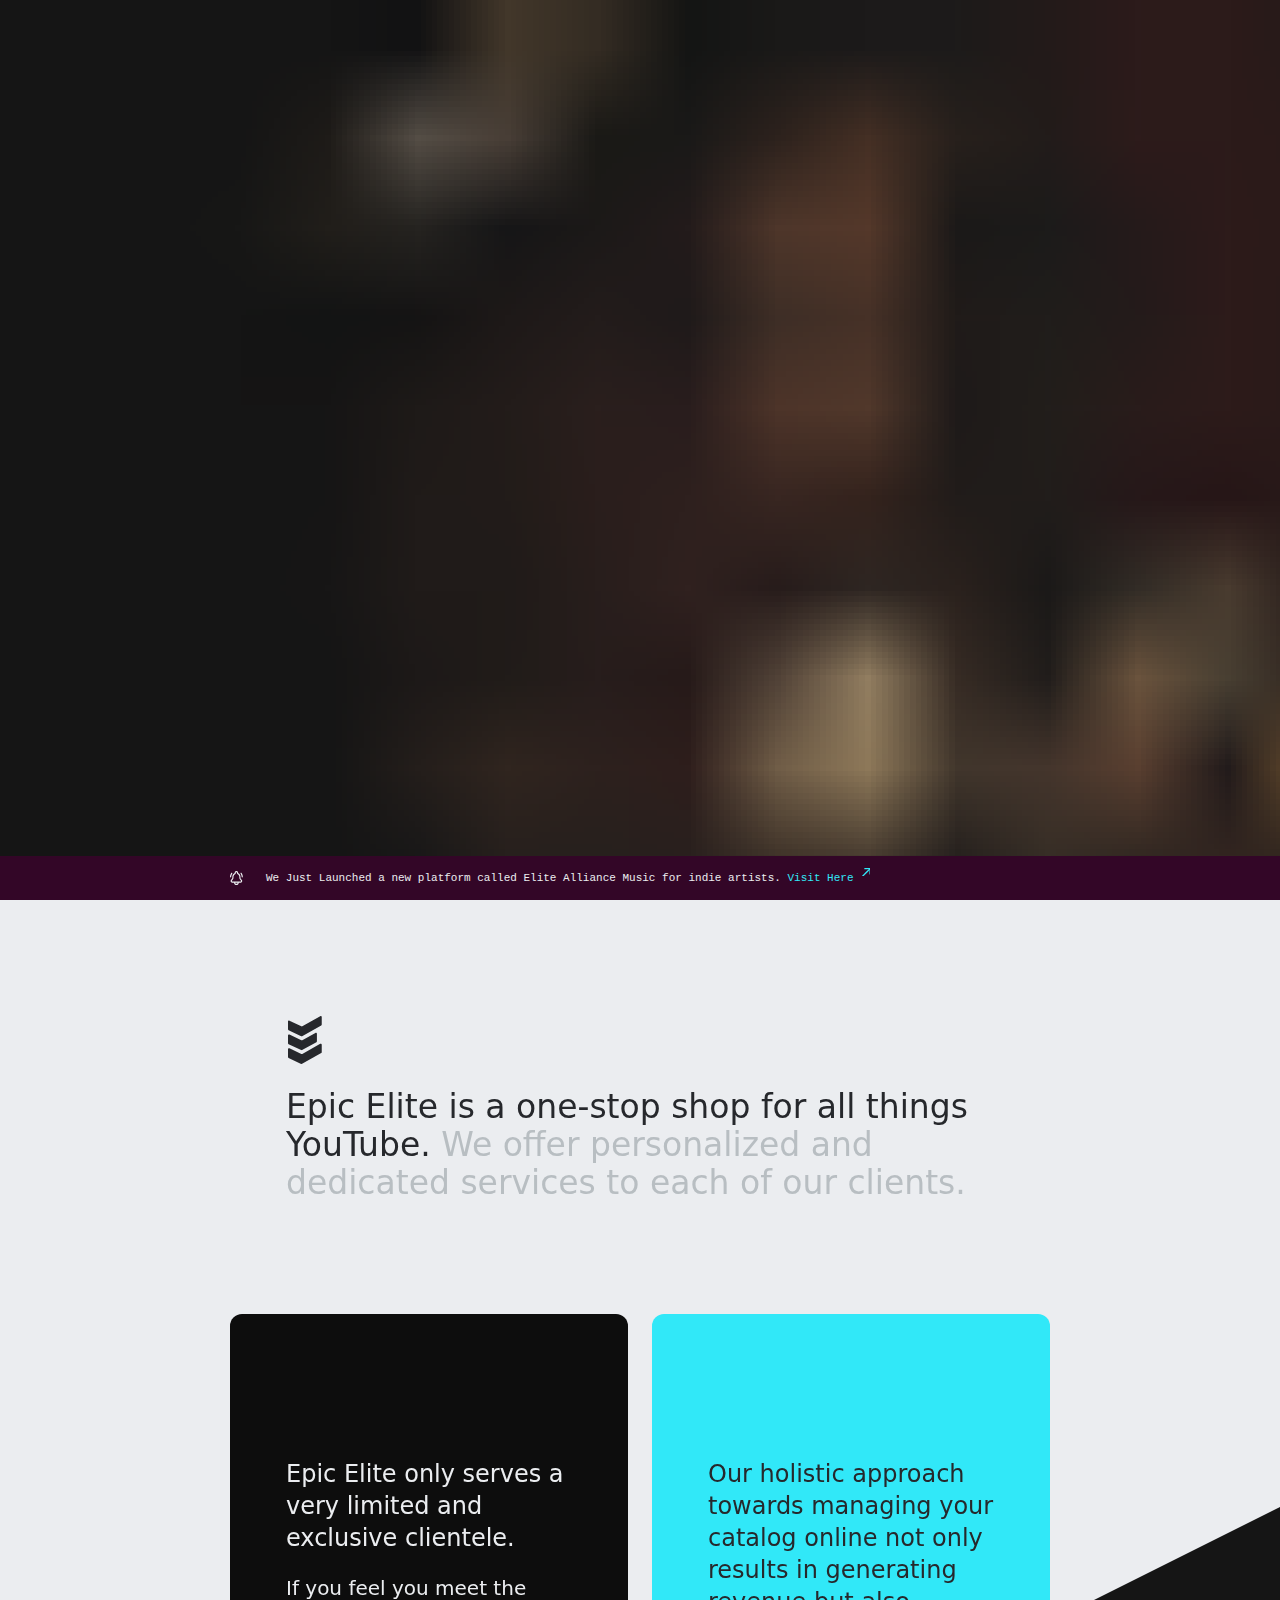
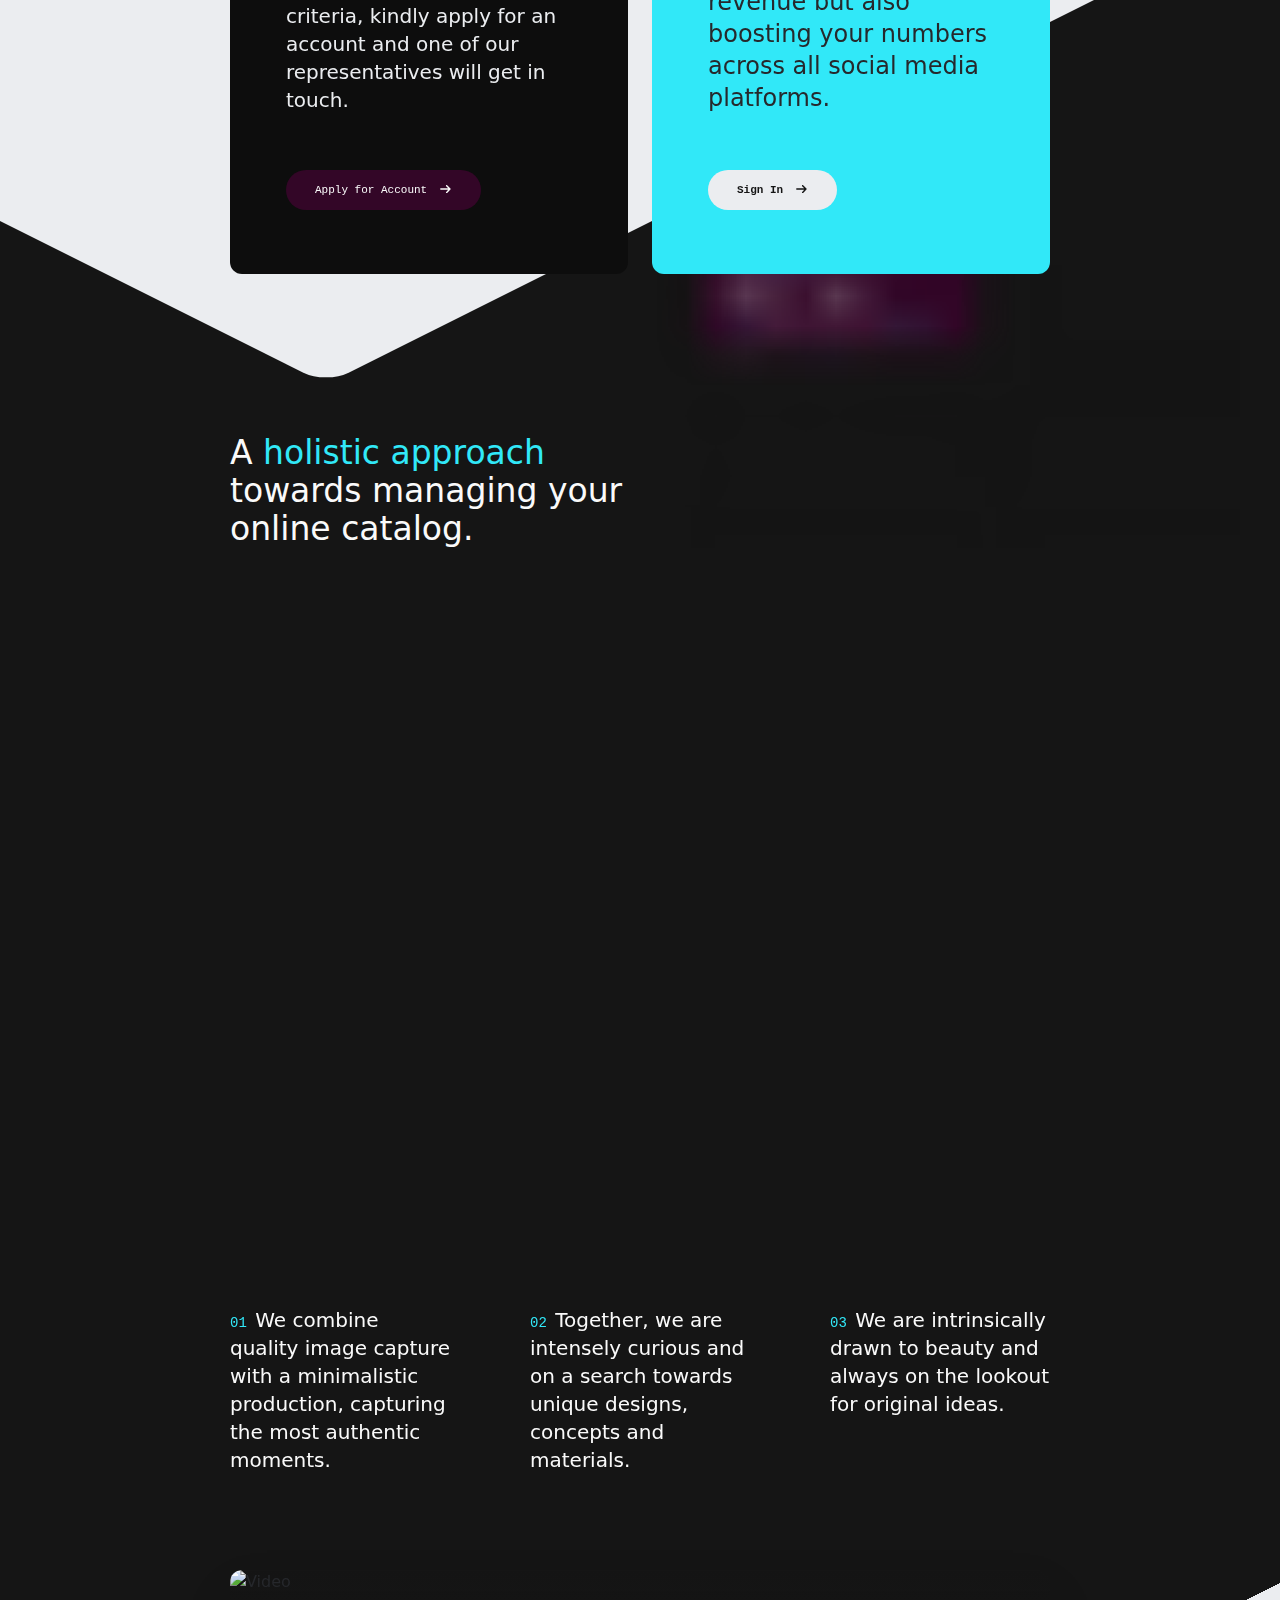
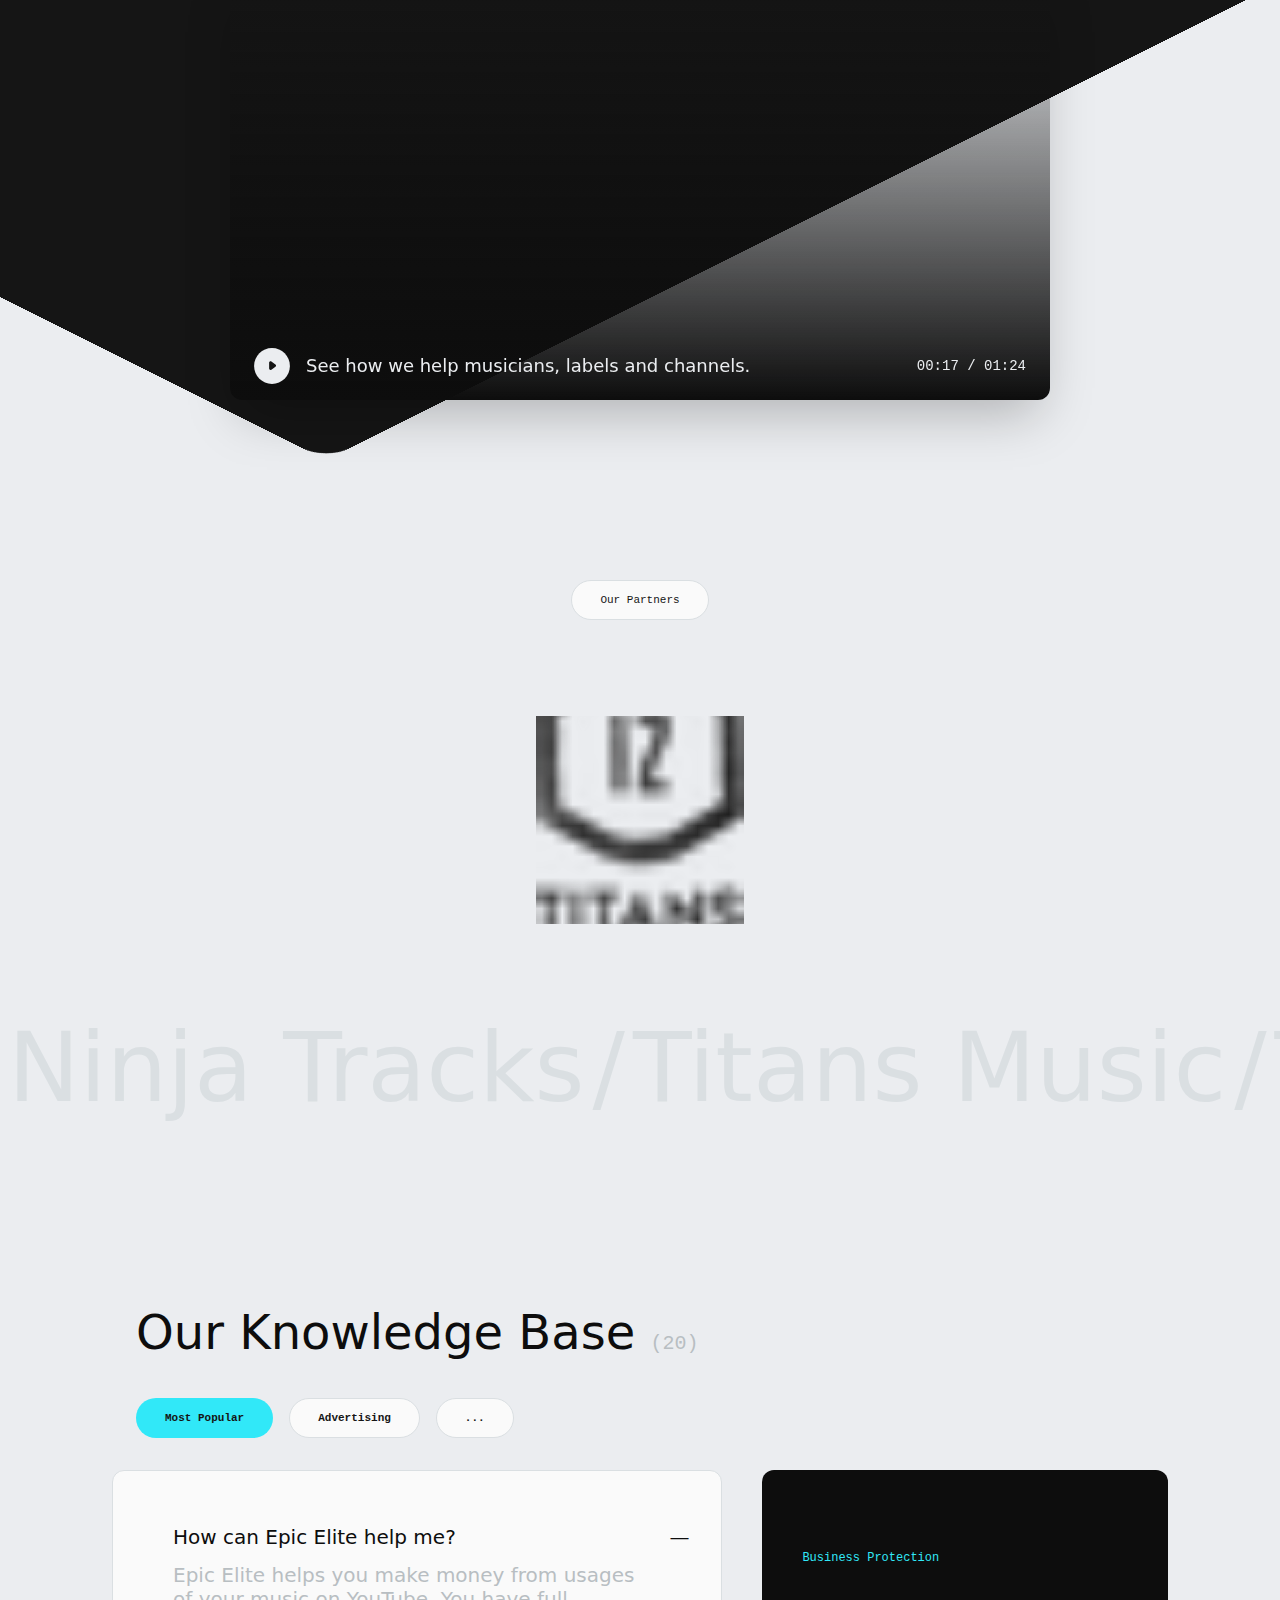
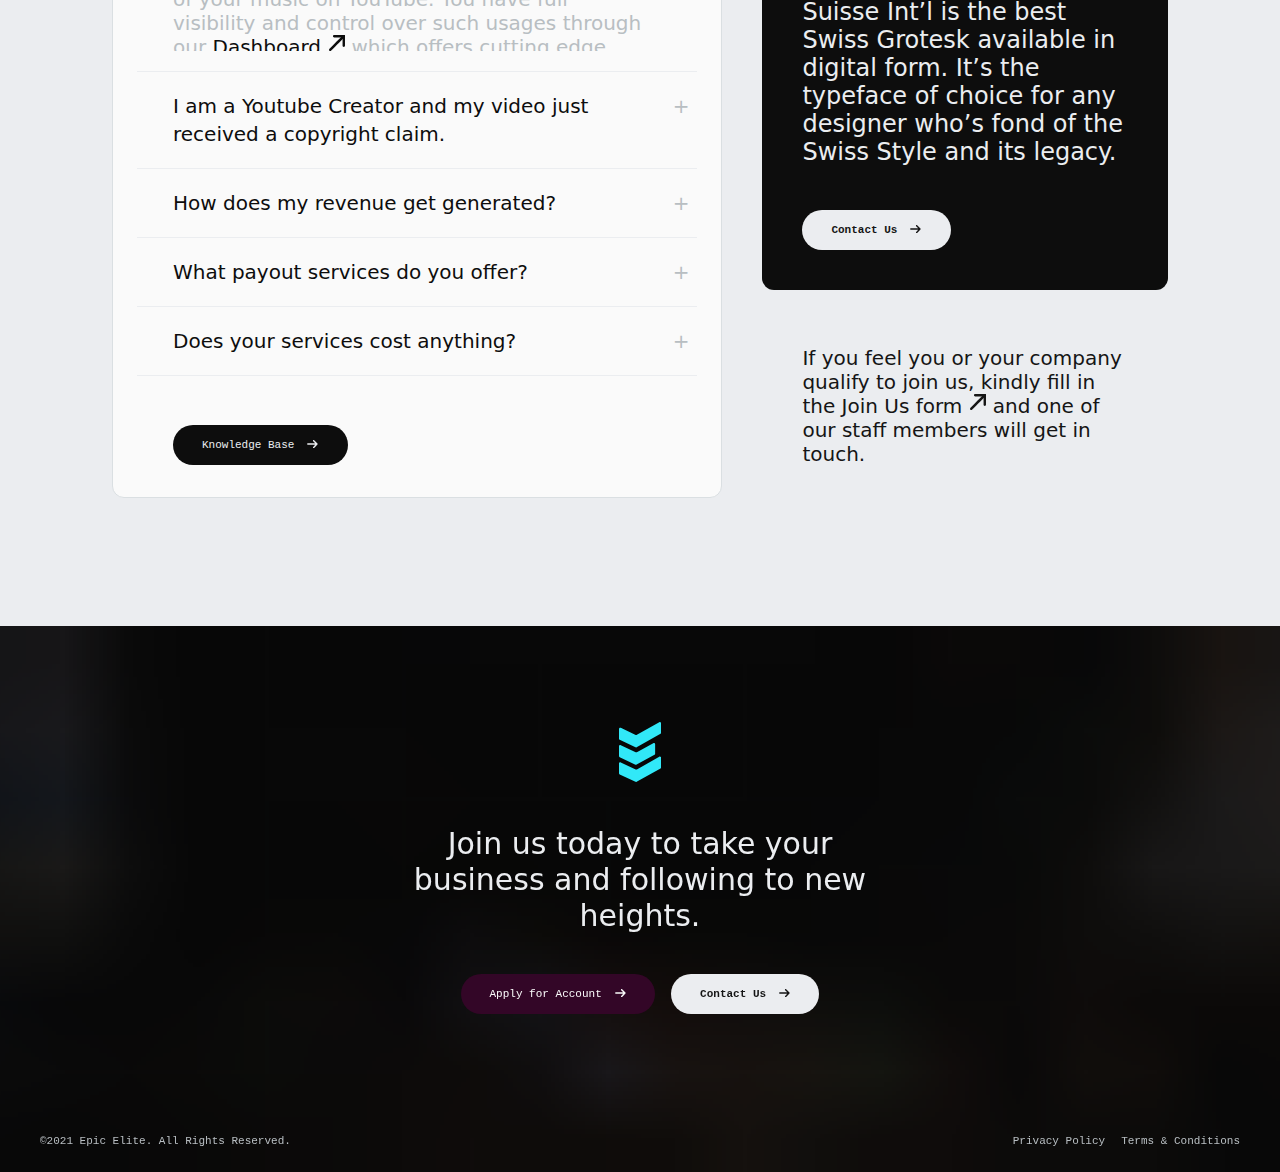
==== commit a1b68fc6: "Update." ====
--- a/index.html
+++ b/index.html
@@ -1,4 +1,4 @@
-<!DOCTYPE html><html class="text-sm xs:text-base " lang="en"><head><meta charSet="utf-8"/><meta http-equiv="x-ua-compatible" content="ie=edge"/><meta name="viewport" content="width=device-width, initial-scale=1, shrink-to-fit=no"/><style data-href="/epic-elite-preview/styles.6909f079d6642c5cdbda.css" id="gatsby-global-css">/*! modern-normalize v1.0.0 | MIT License | https://github.com/sindresorhus/modern-normalize */:root{-moz-tab-size:4;-o-tab-size:4;tab-size:4}html{line-height:1.15;-webkit-text-size-adjust:100%}body{margin:0;font-family:system-ui,-apple-system,Segoe UI,Roboto,Helvetica,Arial,sans-serif,Apple Color Emoji,Segoe UI Emoji}hr{height:0;color:inherit}abbr[title]{-webkit-text-decoration:underline dotted;text-decoration:underline dotted}b,strong{font-weight:bolder}code,kbd,pre,samp{font-family:ui-monospace,SFMono-Regular,Consolas,Liberation Mono,Menlo,monospace;font-size:1em}small{font-size:80%}sub,sup{font-size:75%;line-height:0;position:relative;vertical-align:baseline}sub{bottom:-.25em}sup{top:-.5em}table{text-indent:0;border-color:inherit}button,input,optgroup,select,textarea{font-family:inherit;font-size:100%;line-height:1.15;margin:0}button,select{text-transform:none}[type=button],button{-webkit-appearance:button}legend{padding:0}progress{vertical-align:baseline}[type=search]{-webkit-appearance:textfield;outline-offset:-2px}summary{display:list-item}blockquote,dd,dl,figure,h1,h2,h3,h4,h5,h6,hr,p,pre{margin:0}button{background-color:transparent;background-image:none}button:focus{outline:1px dotted;outline:5px auto -webkit-focus-ring-color}fieldset,ol,ul{margin:0;padding:0}ol,ul{list-style:none}html{font-family:ui-sans-serif,system-ui,-apple-system,BlinkMacSystemFont,Segoe UI,Roboto,Helvetica Neue,Arial,Noto Sans,sans-serif,Apple Color Emoji,Segoe UI Emoji,Segoe UI Symbol,Noto Color Emoji;line-height:1.5}body{font-family:inherit;line-height:inherit}*,:after,:before{box-sizing:border-box;border:0 solid}hr{border-top-width:1px}img{border-style:solid}textarea{resize:vertical}input::-moz-placeholder,textarea::-moz-placeholder{color:#a1a1aa}input:-ms-input-placeholder,textarea:-ms-input-placeholder{color:#a1a1aa}input::placeholder,textarea::placeholder{color:#a1a1aa}button{cursor:pointer}table{border-collapse:collapse}h1,h2,h3,h4,h5,h6{font-size:inherit;font-weight:inherit}a{color:inherit;text-decoration:inherit}button,input,optgroup,select,textarea{padding:0;line-height:inherit;color:inherit}code,kbd,pre,samp{font-family:SuisseIntlMono,ui-monospace,SFMono-Regular,Menlo,Monaco,Consolas,Liberation Mono,Courier New,monospace}audio,canvas,embed,iframe,img,object,svg,video{display:block;vertical-align:middle}img,video{max-width:100%;height:auto}@font-face{font-family:SuisseIntl;src:url(/epic-elite-preview/static/SuisseIntl-Light-WebS-f8824be6ed059d45e44c46c1f932674c.woff2) format("woff2"),url(/epic-elite-preview/static/SuisseIntl-Light-WebS-4007d132db6f1e85c725790a48ce0bf6.woff) format("woff");font-weight:300}@font-face{font-family:SuisseIntl;src:url(/epic-elite-preview/static/SuisseIntl-Regular-WebS-5ff578be98a31a99629e8169b3c904de.woff2) format("woff2"),url(/epic-elite-preview/static/SuisseIntl-Regular-WebS-151e90fe9764a5acf5f87de515013ade.woff) format("woff");font-weight:400}@font-face{font-family:SuisseIntl;src:url(/epic-elite-preview/static/SuisseIntl-Medium-WebS-ca8c90bfd9bf7d0f5878b48154778ba2.woff2) format("woff2"),url(/epic-elite-preview/static/SuisseIntl-Medium-WebS-573bd0b47318592eb37b02f3f6112cc3.woff) format("woff");font-weight:500}@font-face{font-family:SuisseIntl-Book;src:url(/epic-elite-preview/static/SuisseIntl-Book-WebS-4b167959e159b3b4cd3cc1da52bb8caf.woff2) format("woff2"),url(/epic-elite-preview/static/SuisseIntl-Book-WebS-9c6cf158dfda674372c319f5f27ee420.woff) format("woff");font-weight:400}@font-face{font-family:SuisseIntlMono;src:url(/epic-elite-preview/static/SuisseIntlMono-Regular-WebS-38ff3aaf29e0e91bfab7ce8d42f4fb6e.woff2) format("woff2"),url(/epic-elite-preview/static/SuisseIntlMono-Regular-WebS-63fe7003e4765cb9dc48a9b62ec80e4e.woff) format("woff");font-weight:400}@font-face{font-family:SuisseIntlMono;src:url(/epic-elite-preview/static/SuisseIntlMono-Bold-WebS-b13ec246a9d23d442c536a3d70c9d8c6.woff2) format("woff2"),url(/epic-elite-preview/static/SuisseIntlMono-Bold-WebS-769e8296e15767ceac8d1a0e353f5a63.woff) format("woff");font-weight:700}html{scroll-behavior:smooth}.container{box-sizing:content-box;margin-left:auto;margin-right:auto;max-width:820px;padding-left:2.25rem;padding-right:2.25rem}@media (min-width:640px){.container{padding-left:4rem;padding-right:4rem}}@media (min-width:768px){.container{padding-left:7rem;padding-right:7rem}}.wide-container{box-sizing:content-box;margin-left:auto;margin-right:auto;max-width:820px;padding-left:2.25rem;padding-right:2.25rem}@media (min-width:640px){.wide-container{padding-left:4rem;padding-right:4rem}}@media (min-width:768px){.wide-container{padding-left:7rem;padding-right:7rem}}@media (min-width:1280px){.wide-container{max-width:1056px}}.space-y-1>:not([hidden])~:not([hidden]){--tw-space-y-reverse:0;margin-top:calc(0.25rem*(1 - var(--tw-space-y-reverse)));margin-bottom:calc(0.25rem*var(--tw-space-y-reverse))}.space-x-4>:not([hidden])~:not([hidden]){--tw-space-x-reverse:0;margin-right:calc(1rem*var(--tw-space-x-reverse));margin-left:calc(1rem*(1 - var(--tw-space-x-reverse)))}.space-x-5>:not([hidden])~:not([hidden]){--tw-space-x-reverse:0;margin-right:calc(1.25rem*var(--tw-space-x-reverse));margin-left:calc(1.25rem*(1 - var(--tw-space-x-reverse)))}.space-y-6>:not([hidden])~:not([hidden]){--tw-space-y-reverse:0;margin-top:calc(1.5rem*(1 - var(--tw-space-y-reverse)));margin-bottom:calc(1.5rem*var(--tw-space-y-reverse))}.space-y-10>:not([hidden])~:not([hidden]){--tw-space-y-reverse:0;margin-top:calc(2.5rem*(1 - var(--tw-space-y-reverse)));margin-bottom:calc(2.5rem*var(--tw-space-y-reverse))}.space-x-11>:not([hidden])~:not([hidden]){--tw-space-x-reverse:0;margin-right:calc(2.75rem*var(--tw-space-x-reverse));margin-left:calc(2.75rem*(1 - var(--tw-space-x-reverse)))}.space-y-14>:not([hidden])~:not([hidden]){--tw-space-y-reverse:0;margin-top:calc(3.5rem*(1 - var(--tw-space-y-reverse)));margin-bottom:calc(3.5rem*var(--tw-space-y-reverse))}.space-y-16>:not([hidden])~:not([hidden]){--tw-space-y-reverse:0;margin-top:calc(4rem*(1 - var(--tw-space-y-reverse)));margin-bottom:calc(4rem*var(--tw-space-y-reverse))}.space-y-20>:not([hidden])~:not([hidden]){--tw-space-y-reverse:0;margin-top:calc(5rem*(1 - var(--tw-space-y-reverse)));margin-bottom:calc(5rem*var(--tw-space-y-reverse))}.bg-primary{--tw-bg-opacity:1;background-color:rgba(49,232,248,var(--tw-bg-opacity))}.bg-secondary{--tw-bg-opacity:1;background-color:rgba(51,6,39,var(--tw-bg-opacity))}.bg-n-100{--tw-bg-opacity:1;background-color:rgba(250,250,250,var(--tw-bg-opacity))}.bg-n-200{--tw-bg-opacity:1;background-color:rgba(235,237,240,var(--tw-bg-opacity))}.bg-n-300{--tw-bg-opacity:1;background-color:rgba(218,223,226,var(--tw-bg-opacity))}.bg-n-800{--tw-bg-opacity:1;background-color:rgba(21,21,21,var(--tw-bg-opacity))}.bg-n-900{--tw-bg-opacity:1;background-color:rgba(13,13,13,var(--tw-bg-opacity))}.bg-gradient-to-t{background-image:linear-gradient(0deg,var(--tw-gradient-stops))}.bg-gradient-to-b{background-image:linear-gradient(180deg,var(--tw-gradient-stops))}.from-transparent{--tw-gradient-from:transparent;--tw-gradient-stops:var(--tw-gradient-from),var(--tw-gradient-to,transparent)}.from-n-900{--tw-gradient-from:#0d0d0d;--tw-gradient-stops:var(--tw-gradient-from),var(--tw-gradient-to,rgba(13,13,13,0))}.to-transparent{--tw-gradient-to:transparent}.to-n-800{--tw-gradient-to:#151515}.border-transparent{border-color:transparent}.border-n-300{--tw-border-opacity:1;border-color:rgba(218,223,226,var(--tw-border-opacity))}.rounded{border-radius:.25rem}.rounded-xl{border-radius:.75rem}.rounded-2xl{border-radius:1rem}.rounded-full{border-radius:9999px}.border{border-width:1px}.border-b{border-bottom-width:1px}.box-border{box-sizing:border-box}.block{display:block}.inline-block{display:inline-block}.inline{display:inline}.flex{display:flex}.inline-flex{display:inline-flex}.table{display:table}.hidden{display:none}.flex-row{flex-direction:row}.flex-col{flex-direction:column}.flex-wrap{flex-wrap:wrap}.items-start{align-items:flex-start}.items-end{align-items:flex-end}.items-center{align-items:center}.justify-center{justify-content:center}.justify-between{justify-content:space-between}.flex-1{flex:1 1 0%}.flex-grow{flex-grow:1}.flex-shrink-0{flex-shrink:0}.font-mono{font-family:SuisseIntlMono,ui-monospace,SFMono-Regular,Menlo,Monaco,Consolas,Liberation Mono,Courier New,monospace}.font-base{font-family:SuisseIntl,ui-sans-serif,system-ui,-apple-system,BlinkMacSystemFont,Segoe UI,Roboto,Helvetica Neue,Arial,Noto Sans,sans-serif,Apple Color Emoji,Segoe UI Emoji,Segoe UI Symbol,Noto Color Emoji}.font-book{font-family:SuisseIntl-Book,ui-sans-serif,system-ui,-apple-system,BlinkMacSystemFont,Segoe UI,Roboto,Helvetica Neue,Arial,Noto Sans,sans-serif,Apple Color Emoji,Segoe UI Emoji,Segoe UI Symbol,Noto Color Emoji}.font-light{font-weight:300}.font-normal{font-weight:400}.font-medium{font-weight:500}.font-bold{font-weight:700}.h-1{height:.25rem}.h-3{height:.75rem}.h-14{height:3.5rem}.h-20{height:5rem}.h-52{height:13rem}.h-430{height:430px}.h-620{height:620px}.h-1000{height:1056px}.h-1\.5{height:.375rem}.h-full{height:100%}.h-screen{height:100vh}@supports (-webkit-touch-callout:none){.h-screen{height:-webkit-fill-available}}.text-70{font-size:70%}.text-80{font-size:80%}.text-90{font-size:90%}.text-xs{font-size:.75rem;line-height:1rem}.text-sm{font-size:.875rem;line-height:1.25rem}.text-base{font-size:1rem;line-height:1.5rem}.text-lg{font-size:1.125rem}.text-lg,.text-xl{line-height:1.75rem}.text-xl{font-size:1.25rem}.text-2xl{font-size:1.5rem;line-height:2rem}.text-3xl{font-size:1.875rem;line-height:2.25rem}.text-4xl{font-size:2.25rem;line-height:2.5rem}.text-5xl{font-size:3rem;line-height:1}.text-6xl{font-size:3.75rem;line-height:1}.text-2xs{font-size:.6875rem;line-height:.875rem}.text-3\.5xl{font-size:2.0625rem;line-height:2.375rem}.text-4\.5xl{font-size:2.625rem;line-height:2.75rem}.leading-5{line-height:1.25rem}.leading-6{line-height:1.5rem}.leading-7{line-height:1.75rem}.leading-8{line-height:2rem}.my-6{margin-top:1.5rem;margin-bottom:1.5rem}.mt-2{margin-top:.5rem}.mr-2{margin-right:.5rem}.ml-2{margin-left:.5rem}.mr-3{margin-right:.75rem}.ml-3{margin-left:.75rem}.mt-4{margin-top:1rem}.mr-4{margin-right:1rem}.mb-4{margin-bottom:1rem}.ml-4{margin-left:1rem}.mb-5{margin-bottom:1.25rem}.mb-6{margin-bottom:1.5rem}.mt-8{margin-top:2rem}.mb-9{margin-bottom:2.25rem}.mt-10{margin-top:2.5rem}.mt-11{margin-top:2.75rem}.mb-11{margin-bottom:2.75rem}.mb-12{margin-bottom:3rem}.mt-16{margin-top:4rem}.mb-16{margin-bottom:4rem}.mb-20{margin-bottom:5rem}.mr-2\.5{margin-right:.625rem}.-mt-20{margin-top:-5rem}.-mb-260{margin-bottom:-260px}.-mt-360{margin-top:-360px}.max-w-480{max-width:480px}.min-h-11{min-height:2.75rem}.min-h-260{min-height:260px}.min-h-360{min-height:360px}.min-h-480{min-height:480px}.min-h-560{min-height:560px}.min-h-full{min-height:100%}.min-h-screen{min-height:100vh}@supports (-webkit-touch-callout:none){.min-h-screen{min-height:-webkit-fill-available}}.object-cover{-o-object-fit:cover;object-fit:cover}.opacity-0{opacity:0}.focus\:outline-none:focus{outline:2px solid transparent;outline-offset:2px}.overflow-hidden{overflow:hidden}.overflow-y-auto{overflow-y:auto}.overflow-x-hidden{overflow-x:hidden}.px-2{padding-left:.5rem;padding-right:.5rem}.py-3{padding-top:.75rem;padding-bottom:.75rem}.py-4{padding-top:1rem;padding-bottom:1rem}.px-5{padding-left:1.25rem;padding-right:1.25rem}.px-6{padding-left:1.5rem;padding-right:1.5rem}.px-7{padding-left:1.75rem;padding-right:1.75rem}.px-8{padding-left:2rem;padding-right:2rem}.px-9{padding-left:2.25rem;padding-right:2.25rem}.px-10{padding-left:2.5rem;padding-right:2.5rem}.px-12{padding-left:3rem;padding-right:3rem}.py-14{padding-top:3.5rem;padding-bottom:3.5rem}.px-14{padding-left:3.5rem;padding-right:3.5rem}.py-24{padding-top:6rem;padding-bottom:6rem}.py-28{padding-top:7rem;padding-bottom:7rem}.pt-1{padding-top:.25rem}.pt-3{padding-top:.75rem}.pl-4{padding-left:1rem}.pt-5{padding-top:1.25rem}.pt-6{padding-top:1.5rem}.pb-8{padding-bottom:2rem}.pb-12{padding-bottom:3rem}.pt-14{padding-top:3.5rem}.pb-14{padding-bottom:3.5rem}.pb-16{padding-bottom:4rem}.pt-20{padding-top:5rem}.pb-24{padding-bottom:6rem}.pt-32{padding-top:8rem}.pt-36{padding-top:9rem}.pt-40{padding-top:10rem}.fixed{position:fixed}.absolute{position:absolute}.relative{position:relative}.inset-0{top:0;right:0;bottom:0;left:0}.top-0{top:0}.bottom-1{bottom:.25rem}.left-8{left:2rem}.bottom-20{bottom:5rem}.bottom-px{bottom:1px}.left-px{left:1px}.bottom-1\.5{bottom:.375rem}.-top-3{top:-.75rem}.top-1\/2{top:50%}.left-1\/2{left:50%}.resize{resize:both}*{--tw-shadow:0 0 transparent}.shadow-2xl{--tw-shadow:0 25px 50px -12px rgba(0,0,0,0.25);box-shadow:var(--tw-ring-offset-shadow,0 0 transparent),var(--tw-ring-shadow,0 0 transparent),var(--tw-shadow)}*{--tw-ring-inset:var(--tw-empty,/*!*/ /*!*/);--tw-ring-offset-width:0px;--tw-ring-offset-color:#fff;--tw-ring-color:rgba(59,130,246,0.5);--tw-ring-offset-shadow:0 0 transparent;--tw-ring-shadow:0 0 transparent}.focus\:ring-4:focus{--tw-ring-offset-shadow:var(--tw-ring-inset) 0 0 0 var(--tw-ring-offset-width) var(--tw-ring-offset-color);--tw-ring-shadow:var(--tw-ring-inset) 0 0 0 calc(4px + var(--tw-ring-offset-width)) var(--tw-ring-color);box-shadow:var(--tw-ring-offset-shadow),var(--tw-ring-shadow),var(--tw-shadow,0 0 transparent)}.text-center{text-align:center}.text-primary{--tw-text-opacity:1;color:rgba(49,232,248,var(--tw-text-opacity))}.text-n-100{--tw-text-opacity:1;color:rgba(250,250,250,var(--tw-text-opacity))}.text-n-200{--tw-text-opacity:1;color:rgba(235,237,240,var(--tw-text-opacity))}.text-n-300{--tw-text-opacity:1;color:rgba(218,223,226,var(--tw-text-opacity))}.text-n-400{--tw-text-opacity:1;color:rgba(184,190,194,var(--tw-text-opacity))}.text-n-700{--tw-text-opacity:1;color:rgba(38,40,44,var(--tw-text-opacity))}.text-n-800{--tw-text-opacity:1;color:rgba(21,21,21,var(--tw-text-opacity))}.hover\:text-n-900:hover,.text-n-900{--tw-text-opacity:1;color:rgba(13,13,13,var(--tw-text-opacity))}.uppercase{text-transform:uppercase}.hover\:underline:hover{text-decoration:underline}.align-middle{vertical-align:middle}.whitespace-nowrap{white-space:nowrap}.w-1{width:.25rem}.w-9{width:2.25rem}.w-52{width:13rem}.w-600{width:600px}.w-1000{width:1056px}.w-1\.5{width:.375rem}.w-1\/2{width:50%}.w-11\/12{width:91.666667%}.w-full{width:100%}.z-10{z-index:10}.transform{--tw-translate-x:0;--tw-translate-y:0;--tw-rotate:0;--tw-skew-x:0;--tw-skew-y:0;--tw-scale-x:1;--tw-scale-y:1;transform:translateX(var(--tw-translate-x)) translateY(var(--tw-translate-y)) rotate(var(--tw-rotate)) skewX(var(--tw-skew-x)) skewY(var(--tw-skew-y)) scaleX(var(--tw-scale-x)) scaleY(var(--tw-scale-y))}.origin-left{transform-origin:left}.origin-top-left{transform-origin:top left}.scale-x-200{--tw-scale-x:2}.rotate-90{--tw-rotate:90deg}.-rotate-135{--tw-rotate:-135deg}.translate-x-24{--tw-translate-x:6rem}.-translate-x-1\/2{--tw-translate-x:-50%}.-translate-x-1\/3{--tw-translate-x:-33.333333%}.translate-y-620{--tw-translate-y:620px}.-translate-y-1\/2{--tw-translate-y:-50%}.transition-all{transition-property:all;transition-timing-function:cubic-bezier(.4,0,.2,1);transition-duration:.15s}.ease-in-out{transition-timing-function:cubic-bezier(.4,0,.2,1)}.duration-300{transition-duration:.3s}@-webkit-keyframes spin{to{transform:rotate(1turn)}}@keyframes spin{to{transform:rotate(1turn)}}@-webkit-keyframes ping{75%,to{transform:scale(2);opacity:0}}@keyframes ping{75%,to{transform:scale(2);opacity:0}}@-webkit-keyframes pulse{50%{opacity:.5}}@keyframes pulse{50%{opacity:.5}}@-webkit-keyframes bounce{0%,to{transform:translateY(-25%);-webkit-animation-timing-function:cubic-bezier(.8,0,1,1);animation-timing-function:cubic-bezier(.8,0,1,1)}50%{transform:none;-webkit-animation-timing-function:cubic-bezier(0,0,.2,1);animation-timing-function:cubic-bezier(0,0,.2,1)}}@keyframes bounce{0%,to{transform:translateY(-25%);-webkit-animation-timing-function:cubic-bezier(.8,0,1,1);animation-timing-function:cubic-bezier(.8,0,1,1)}50%{transform:none;-webkit-animation-timing-function:cubic-bezier(0,0,.2,1);animation-timing-function:cubic-bezier(0,0,.2,1)}}@-webkit-keyframes moveLine{to{transform:translateX(-50%)}}@keyframes moveLine{to{transform:translateX(-50%)}}@-webkit-keyframes fadeTop{0%{opacity:0;transform:translateY(20px)}to{opacity:1;transform:none}}@keyframes fadeTop{0%{opacity:0;transform:translateY(20px)}to{opacity:1;transform:none}}@-webkit-keyframes fadeRight{0%{opacity:0;transform:translateX(-20px)}to{opacity:1;transform:none}}@keyframes fadeRight{0%{opacity:0;transform:translateX(-20px)}to{opacity:1;transform:none}}@-webkit-keyframes fadeDown{0%{opacity:0;transform:translateY(-20px)}to{opacity:1;transform:none}}@keyframes fadeDown{0%{opacity:0;transform:translateY(-20px)}to{opacity:1;transform:none}}@-webkit-keyframes fadeLeft{0%{opacity:0;transform:translateX(20px)}to{opacity:1;transform:none}}@keyframes fadeLeft{0%{opacity:0;transform:translateX(20px)}to{opacity:1;transform:none}}.animate-none{-webkit-animation:none;animation:none}.animate-spin{-webkit-animation:spin 1s linear infinite;animation:spin 1s linear infinite}.animate-ping{-webkit-animation:ping 1s cubic-bezier(0,0,.2,1) infinite;animation:ping 1s cubic-bezier(0,0,.2,1) infinite}.animate-pulse{-webkit-animation:pulse 2s cubic-bezier(.4,0,.6,1) infinite;animation:pulse 2s cubic-bezier(.4,0,.6,1) infinite}.animate-bounce{-webkit-animation:bounce 1s infinite;animation:bounce 1s infinite}.animate-move-line{-webkit-animation:moveLine linear infinite;animation:moveLine linear infinite}.animate-fade-top{-webkit-animation:fadeTop .5s cubic-bezier(.22,.61,.36,1);animation:fadeTop .5s cubic-bezier(.22,.61,.36,1)}.animate-fade-right{-webkit-animation:fadeRight .5s cubic-bezier(.22,.61,.36,1);animation:fadeRight .5s cubic-bezier(.22,.61,.36,1)}.animate-fade-down{-webkit-animation:fadeDown .5s cubic-bezier(.22,.61,.36,1);animation:fadeDown .5s cubic-bezier(.22,.61,.36,1)}.animate-fade-left{-webkit-animation:fadeLeft .5s cubic-bezier(.22,.61,.36,1);animation:fadeLeft .5s cubic-bezier(.22,.61,.36,1)}.animation-running{-webkit-animation-play-state:running;animation-play-state:running}.animation-paused{-webkit-animation-play-state:paused;animation-play-state:paused}.animation-normal{-webkit-animation-direction:normal;animation-direction:normal}.animation-reverse{animation-direction:reverse}@media (min-width:640px){.sm\:flex{display:flex}.sm\:justify-between{justify-content:space-between}.sm\:-mx-10{margin-left:-2.5rem;margin-right:-2.5rem}.sm\:px-0{padding-left:0;padding-right:0}.sm\:py-6{padding-top:1.5rem;padding-bottom:1.5rem}.sm\:px-10{padding-left:2.5rem;padding-right:2.5rem}.sm\:px-28{padding-left:7rem;padding-right:7rem}.sm\:w-1\/2{width:50%}}@media (min-width:768px){.md\:block{display:block}.md\:flex{display:flex}.md\:hidden{display:none}.md\:text-4xl{font-size:2.25rem;line-height:2.5rem}.md\:text-4\.5xl{font-size:2.625rem;line-height:2.75rem}.md\:mb-20{margin-bottom:5rem}.md\:mt-32{margin-top:8rem}.md\:px-14{padding-left:3.5rem;padding-right:3.5rem}.md\:px-28{padding-left:7rem;padding-right:7rem}.md\:pl-6{padding-left:1.5rem}}@media (min-width:1024px){.lg\:space-y-0>:not([hidden])~:not([hidden]){--tw-space-y-reverse:0;margin-top:calc(0px*(1 - var(--tw-space-y-reverse)));margin-bottom:calc(0px*var(--tw-space-y-reverse))}.lg\:space-x-6>:not([hidden])~:not([hidden]){--tw-space-x-reverse:0;margin-right:calc(1.5rem*var(--tw-space-x-reverse));margin-left:calc(1.5rem*(1 - var(--tw-space-x-reverse)))}.lg\:space-y-8>:not([hidden])~:not([hidden]){--tw-space-y-reverse:0;margin-top:calc(2rem*(1 - var(--tw-space-y-reverse)));margin-bottom:calc(2rem*var(--tw-space-y-reverse))}.lg\:space-x-10>:not([hidden])~:not([hidden]){--tw-space-x-reverse:0;margin-right:calc(2.5rem*var(--tw-space-x-reverse));margin-left:calc(2.5rem*(1 - var(--tw-space-x-reverse)))}.lg\:space-y-24>:not([hidden])~:not([hidden]){--tw-space-y-reverse:0;margin-top:calc(6rem*(1 - var(--tw-space-y-reverse)));margin-bottom:calc(6rem*var(--tw-space-y-reverse))}.lg\:block{display:block}.lg\:inline{display:inline}.lg\:flex-row{flex-direction:row}.lg\:items-stretch{align-items:stretch}.lg\:text-xl{font-size:1.25rem;line-height:1.75rem}.lg\:text-5xl{font-size:3rem;line-height:1}.lg\:text-8xl{font-size:6rem;line-height:1}.lg\:leading-6{line-height:1.5rem}.lg\:leading-7{line-height:1.75rem}.lg\:my-8{margin-top:2rem;margin-bottom:2rem}.lg\:mb-0{margin-bottom:0}.lg\:ml-4{margin-left:1rem}.lg\:mb-8{margin-bottom:2rem}.lg\:ml-9{margin-left:2.25rem}.lg\:mt-10{margin-top:2.5rem}.lg\:mb-11{margin-bottom:2.75rem}.lg\:mt-14{margin-top:3.5rem}.lg\:mb-24{margin-bottom:6rem}.lg\:mb-32{margin-bottom:8rem}.lg\:mt-36{margin-top:9rem}.lg\:min-h-36{min-height:9rem}.lg\:py-5{padding-top:1.25rem;padding-bottom:1.25rem}.lg\:px-6{padding-left:1.5rem;padding-right:1.5rem}.lg\:px-7{padding-left:1.75rem;padding-right:1.75rem}.lg\:px-10{padding-left:2.5rem;padding-right:2.5rem}.lg\:pb-0{padding-bottom:0}.lg\:pt-8{padding-top:2rem}.lg\:pl-9{padding-left:2.25rem}.lg\:pb-10{padding-bottom:2.5rem}.lg\:pb-40{padding-bottom:10rem}.lg\:static{position:static}.lg\:w-1\/2{width:50%}.lg\:w-1\/3{width:33.333333%}.lg\:w-2\/5{width:40%}.lg\:w-3\/5{width:60%}.lg\:-translate-x-0,.lg\:translate-x-0{--tw-translate-x:0px}.lg\:translate-y-0{--tw-translate-y:0px}.lg\:-translate-y-1\/2{--tw-translate-y:-50%}}@media (min-width:420px){.xs\:text-base{font-size:1rem;line-height:1.5rem}.xs\:min-h-560{min-height:560px}.xs\:min-h-620{min-height:620px}}</style><meta name="generator" content="Gatsby 2.32.9"/><title data-react-helmet="true">Epic Elite</title><meta data-react-helmet="true" charSet="utf-8"/><meta data-react-helmet="true" name="description" content="An Exclusive, Invitation-only Service, for Musicians, Labels and YouTube Channels."/><meta data-react-helmet="true" property="og:title" content="Epic Elite"/><meta data-react-helmet="true" property="og:description" content="An Exclusive, Invitation-only Service, for Musicians, Labels and YouTube Channels."/><meta data-react-helmet="true" property="og:type" content="website"/><link rel="icon" href="/epic-elite-preview/favicon-32x32.png?v=8f81ff68b4ceff0e3e2f33821e4aaac2" type="image/png"/><link rel="icon" href="/epic-elite-preview/favicon.svg?v=8f81ff68b4ceff0e3e2f33821e4aaac2" type="image/svg+xml"/><link rel="manifest" href="/epic-elite-preview/manifest.webmanifest" crossorigin="anonymous"/><link rel="apple-touch-icon" sizes="48x48" href="/epic-elite-preview/icons/icon-48x48.png?v=8f81ff68b4ceff0e3e2f33821e4aaac2"/><link rel="apple-touch-icon" sizes="72x72" href="/epic-elite-preview/icons/icon-72x72.png?v=8f81ff68b4ceff0e3e2f33821e4aaac2"/><link rel="apple-touch-icon" sizes="96x96" href="/epic-elite-preview/icons/icon-96x96.png?v=8f81ff68b4ceff0e3e2f33821e4aaac2"/><link rel="apple-touch-icon" sizes="144x144" href="/epic-elite-preview/icons/icon-144x144.png?v=8f81ff68b4ceff0e3e2f33821e4aaac2"/><link rel="apple-touch-icon" sizes="192x192" href="/epic-elite-preview/icons/icon-192x192.png?v=8f81ff68b4ceff0e3e2f33821e4aaac2"/><link rel="apple-touch-icon" sizes="256x256" href="/epic-elite-preview/icons/icon-256x256.png?v=8f81ff68b4ceff0e3e2f33821e4aaac2"/><link rel="apple-touch-icon" sizes="384x384" href="/epic-elite-preview/icons/icon-384x384.png?v=8f81ff68b4ceff0e3e2f33821e4aaac2"/><link rel="apple-touch-icon" sizes="512x512" href="/epic-elite-preview/icons/icon-512x512.png?v=8f81ff68b4ceff0e3e2f33821e4aaac2"/><style>.gatsby-image-wrapper{position:relative;overflow:hidden}.gatsby-image-wrapper img{all:inherit;bottom:0;height:100%;left:0;margin:0;max-width:none;padding:0;position:absolute;right:0;top:0;width:100%;object-fit:cover}.gatsby-image-wrapper [data-main-image]{opacity:0;transform:translateZ(0);transition:opacity .25s linear;will-change:opacity}.gatsby-image-wrapper-constrained{display:inline-block}</style><noscript><style>.gatsby-image-wrapper noscript [data-main-image]{opacity:1!important}.gatsby-image-wrapper [data-placeholder-image]{opacity:0!important}</style></noscript><script type="module">const e="undefined"!=typeof HTMLImageElement&&"loading"in HTMLImageElement.prototype;e&&document.body.addEventListener("load",(function(e){if(void 0===e.target.dataset.mainImage)return;if(void 0===e.target.dataset.gatsbyImageSsr)return;const t=e.target;let a=null,n=t;for(;null===a&&n;)void 0!==n.parentNode.dataset.gatsbyImageWrapper&&(a=n.parentNode),n=n.parentNode;const o=a.querySelector("[data-placeholder-image]"),r=new Image;r.src=t.currentSrc,r.decode().catch((()=>{})).then((()=>{t.style.opacity=1,o&&(o.style.opacity=0,o.style.transition="opacity 500ms linear")}))}),!0);</script><link as="script" rel="preload" href="/epic-elite-preview/webpack-runtime-d36e612e1dc685a3ea73.js"/><link as="script" rel="preload" href="/epic-elite-preview/framework-dbb498007a7447f28d8e.js"/><link as="script" rel="preload" href="/epic-elite-preview/styles-bc72ca78f9bad9fb1f45.js"/><link as="script" rel="preload" href="/epic-elite-preview/app-fe2dded074e5c1cf7e68.js"/><link as="script" rel="preload" href="/epic-elite-preview/29107295-13f7113f88da008b674a.js"/><link as="script" rel="preload" href="/epic-elite-preview/commons-988664ce38302009ff1f.js"/><link as="script" rel="preload" href="/epic-elite-preview/component---src-pages-index-js-bccc9b65458910200ca1.js"/><link as="fetch" rel="preload" href="/epic-elite-preview/page-data/index/page-data.json" crossorigin="anonymous"/><link as="fetch" rel="preload" href="/epic-elite-preview/page-data/sq/d/2468095761.json" crossorigin="anonymous"/><link as="fetch" rel="preload" href="/epic-elite-preview/page-data/app-data.json" crossorigin="anonymous"/></head><body><div id="___gatsby"><div style="outline:none" tabindex="-1" id="gatsby-focus-wrapper"><div class="font-base bg-n-200 text-n-700"><div class="min-h-screen relative bg-n-800 text-n-200"><div class="absolute inset-0 md:hidden"><div data-gatsby-image-wrapper="" style="width:100%;height:60%" class="gatsby-image-wrapper"><img aria-hidden="true" data-placeholder-image="" style="opacity:1;transition:opacity 500ms linear" decoding="async" src="[data-uri]" alt=""/><picture><source type="image/webp" srcSet="/epic-elite-preview/static/1a5d2e75e86411211a6ddc5034a337e2/d15cc/hero-image.webp 1600w" sizes="1600px"/><img data-gatsby-image-ssr="" layout="fixed" data-main-image="" style="object-position:top center;opacity:0" sizes="1600px" decoding="async" loading="eager" src="/epic-elite-preview/static/1a5d2e75e86411211a6ddc5034a337e2/8bb64/hero-image.png" srcSet="/epic-elite-preview/static/1a5d2e75e86411211a6ddc5034a337e2/8bb64/hero-image.png 1600w" alt=""/></picture><noscript><picture><source type="image/webp" srcSet="/epic-elite-preview/static/1a5d2e75e86411211a6ddc5034a337e2/d15cc/hero-image.webp 1600w" sizes="1600px"/><img data-gatsby-image-ssr="" layout="fixed" data-main-image="" style="object-position:top center;opacity:0" sizes="1600px" decoding="async" loading="eager" src="/epic-elite-preview/static/1a5d2e75e86411211a6ddc5034a337e2/8bb64/hero-image.png" srcSet="/epic-elite-preview/static/1a5d2e75e86411211a6ddc5034a337e2/8bb64/hero-image.png 1600w" alt=""/></picture></noscript><script type="module">const t="undefined"!=typeof HTMLImageElement&&"loading"in HTMLImageElement.prototype;if(t){const t=document.querySelectorAll("img[data-main-image]");for(let e of t)e.dataset.src&&(e.setAttribute("src",e.dataset.src),e.removeAttribute("data-src")),e.dataset.srcset&&(e.setAttribute("srcset",e.dataset.srcset),e.removeAttribute("data-srcset")),e.complete&&(e.style.opacity=1)}</script></div><div class="relative -top-3 h-3 bg-gradient-to-b from-transparent to-n-800"></div></div><div class="absolute inset-0 hidden md:block"><div data-gatsby-image-wrapper="" style="width:100%;height:100%" class="gatsby-image-wrapper"><img aria-hidden="true" data-placeholder-image="" style="opacity:1;transition:opacity 500ms linear" decoding="async" src="[data-uri]" alt=""/><picture><source type="image/webp" srcSet="/epic-elite-preview/static/1a5d2e75e86411211a6ddc5034a337e2/d15cc/hero-image.webp 1600w" sizes="1600px"/><img data-gatsby-image-ssr="" layout="fixed" data-main-image="" style="object-position:top center;opacity:0" sizes="1600px" decoding="async" loading="eager" src="/epic-elite-preview/static/1a5d2e75e86411211a6ddc5034a337e2/8bb64/hero-image.png" srcSet="/epic-elite-preview/static/1a5d2e75e86411211a6ddc5034a337e2/8bb64/hero-image.png 1600w" alt=""/></picture><noscript><picture><source type="image/webp" srcSet="/epic-elite-preview/static/1a5d2e75e86411211a6ddc5034a337e2/d15cc/hero-image.webp 1600w" sizes="1600px"/><img data-gatsby-image-ssr="" layout="fixed" data-main-image="" style="object-position:top center;opacity:0" sizes="1600px" decoding="async" loading="eager" src="/epic-elite-preview/static/1a5d2e75e86411211a6ddc5034a337e2/8bb64/hero-image.png" srcSet="/epic-elite-preview/static/1a5d2e75e86411211a6ddc5034a337e2/8bb64/hero-image.png 1600w" alt=""/></picture></noscript><script type="module">const t="undefined"!=typeof HTMLImageElement&&"loading"in HTMLImageElement.prototype;if(t){const t=document.querySelectorAll("img[data-main-image]");for(let e of t)e.dataset.src&&(e.setAttribute("src",e.dataset.src),e.removeAttribute("data-src")),e.dataset.srcset&&(e.setAttribute("srcset",e.dataset.srcset),e.removeAttribute("data-srcset")),e.complete&&(e.style.opacity=1)}</script></div><div class="relative -top-3 h-3 bg-gradient-to-b from-transparent to-n-800"></div></div><div class="relative h-screen min-h-480 xs:min-h-560 flex flex-col justify-between"><div class="h-20 px-9 md:px-28 flex justify-between items-center"><div class="opacity-0"><a href="/" class="block space-x-5"><svg class="text-4.5xl" style="display:inline;height:1em" xmlns="http://www.w3.org/2000/svg" viewBox="0 0 47.741 67.9277"><g fill="currentColor" transform="rotate(0, 23.5, 33.5)"><path transform="matrix(1,0,0,-1,0,47.099)" d="M 0 0 L 0 -10.946 C 0 -11.5 .319 -12.004 .819 -12.241 L 18.63 -20.69 C 19.055 -20.893 19.553 -20.872 19.96 -20.637 L 47.024 -5.416 C 47.468 -5.16 47.741 -4.687 47.741 -4.175 L 47.741 6.479 C 47.741 7.585 46.544 8.274 45.588 7.72 L 20.232 -6.612 C 19.825 -6.85 19.327 -6.87 18.901 -6.669 L 2.046 1.296 C 1.095 1.745 0 1.052 0 0 "></path><path transform="matrix(1,0,0,-1,0,27.571599)" d="M 0 0 L 0 -10.946 C 0 -11.5 .319 -12.004 .819 -12.241 L 18.63 -20.69 C 19.055 -20.893 19.553 -20.872 19.96 -20.637 L 40.203 -9.575 C 40.647 -9.318 40.92 -8.846 40.92 -8.333 L 40.92 2.321 C 40.92 3.426 39.723 4.115 38.768 3.562 L 20.232 -6.613 C 19.825 -6.85 19.327 -6.87 18.901 -6.669 L 2.046 1.296 C 1.095 1.745 0 1.052 0 0 "></path><path transform="matrix(1,0,0,-1,0,7.9153978)" d="M 0 0 L 0 -10.946 C 0 -11.5 .319 -12.004 .819 -12.241 L 18.63 -20.69 C 19.055 -20.893 19.553 -20.872 19.96 -20.637 L 47.024 -5.416 C 47.468 -5.16 47.741 -4.687 47.741 -4.175 L 47.741 6.479 C 47.741 7.585 46.544 8.274 45.588 7.72 L 20.232 -6.612 C 19.825 -6.85 19.327 -6.87 18.901 -6.669 L 2.046 1.296 C 1.095 1.745 0 1.052 0 0 "></path></g></svg><svg class="text-2xl" style="display:inline;height:1em" xmlns="http://www.w3.org/2000/svg" viewBox="0 0 156.787 39.3105"><g fill="currentColor" transform="rotate(0, 78, 19.5)"><path transform="matrix(1,0,0,-1,156.7876,29.016503)" d="M 0 0 C 0 -1.175 -.953 -2.128 -2.128 -2.128 C -3.303 -2.128 -4.255 -1.175 -4.255 0 C -4.255 1.175 -3.303 2.127 -2.128 2.127 C -.953 2.127 0 1.175 0 0 "></path><path transform="matrix(1,0,0,-1,20.9692,.11410141)" d="M 0 0 L 0 -4.833 L -15.533 -4.833 L -15.533 -12.599 L -3.212 -12.599 L -3.212 -17.432 L -15.533 -17.432 L -15.533 -26.146 L 0 -26.146 L 0 -30.979 L -20.969 -30.979 L -20.969 0 Z "></path><path transform="matrix(1,0,0,-1,101.9126,.11410141)" d="M 0 0 L 0 -4.833 L -15.534 -4.833 L -15.534 -12.599 L -3.213 -12.599 L -3.213 -17.432 L -15.534 -17.432 L -15.534 -26.146 L 0 -26.146 L 0 -30.979 L -20.97 -30.979 L -20.97 0 Z "></path><path transform="matrix(1,0,0,-1,145.6655,18.070202)" d="M 0 0 C 0 1.085 -.542 2.087 -1.585 2.964 C -2.628 3.882 -4.006 4.258 -5.675 4.133 C -7.971 3.965 -10.057 2.254 -10.266 -.041 Z M -12.478 5.551 C -10.391 7.43 -7.846 8.348 -4.841 8.348 C .711 8.348 5.928 4.842 5.343 -3.798 L -10.391 -3.964 C -10.391 -5.008 -9.932 -6.093 -9.055 -7.22 C -8.137 -8.305 -6.844 -8.889 -5.174 -8.973 C -2.67 -9.098 -.875 -8.138 .21 -6.051 L 4.968 -7.47 C 4.341 -8.973 3.215 -10.308 1.503 -11.519 C -.208 -12.729 -2.294 -13.313 -4.756 -13.313 C -8.012 -13.313 -10.642 -12.27 -12.646 -10.225 C -14.606 -8.138 -15.608 -5.55 -15.608 -2.504 C -15.608 1.002 -14.564 3.673 -12.478 5.551 "></path><path transform="matrix(1,0,0,-1,0,39.3105)" d="M 109.373 8.323 L 104.258 8.323 L 104.258 39.196 L 109.373 39.196 Z "></path><path transform="matrix(1,0,0,-1,33.0444,26.8876)" d="M 0 0 C 1.532 -.042 2.852 .511 3.915 1.745 C 5.021 2.979 5.573 4.553 5.573 6.383 C 5.573 8.127 5.021 9.658 3.915 10.893 C 2.809 12.126 1.447 12.722 -.212 12.68 C -4.297 12.382 -5.7 9.063 -5.573 6.34 C -5.573 2.639 -3.53 .043 0 0 M -10.593 16.892 L -5.7 16.849 L -5.488 14.637 C -4.126 16.594 -1.999 17.572 .895 17.572 C 3.277 17.572 5.702 16.466 7.702 14.466 C 9.701 12.467 10.935 9.105 10.638 5.318 C 10.17 -1.446 5.446 -4.254 1.703 -4.68 C -1.147 -5.02 -3.53 -4.254 -5.403 -2.34 L -5.36 -12.381 L -10.508 -12.423 Z "></path><path transform="matrix(1,0,0,-1,0,39.3105)" d="M 50.14 8.274 L 44.763 8.274 L 44.763 29.28 L 50.14 29.28 Z M 45.057 33.775 C 43.754 34.994 43.754 37.179 45.057 38.397 C 46.359 39.615 48.46 39.615 49.762 38.397 C 51.065 37.179 51.065 34.994 49.762 33.775 C 48.46 32.557 46.359 32.557 45.057 33.775 "></path><path transform="matrix(1,0,0,-1,0,39.3105)" d="M 117.183 8.274 L 111.805 8.274 L 111.805 29.28 L 117.183 29.28 Z M 112.1 33.775 C 110.797 34.994 110.797 37.179 112.1 38.397 C 113.402 39.615 115.503 39.615 116.804 38.397 C 118.107 37.179 118.107 34.994 116.804 33.775 C 115.503 32.557 113.402 32.557 112.1 33.775 "></path><path transform="matrix(1,0,0,-1,57.981,16.586802)" d="M 0 0 C -.908 -1.156 -1.363 -2.437 -1.321 -3.799 C -1.279 -7.144 .744 -9.869 3.881 -10.075 C 6.317 -10.24 8.506 -8.837 9.291 -6.731 L 14.163 -8.259 C 12.636 -12.677 8.589 -15.195 3.634 -14.989 C .785 -14.865 -1.61 -13.791 -3.551 -11.769 C -5.491 -9.704 -6.44 -7.02 -6.44 -3.758 C -6.44 -.785 -5.409 1.733 -3.304 3.839 C -1.197 5.945 1.157 7.019 3.84 7.06 C 6.524 7.102 8.712 6.481 10.405 5.119 C 12.098 3.798 13.296 2.146 13.956 .206 L 9.207 -1.198 C 7.97 1.238 6.111 2.312 3.675 2.064 C 2.147 1.857 .949 1.196 0 0 "></path><path transform="matrix(1,0,0,-1,118.4692,13.751801)" d="M 0 0 L 0 3.681 L 2.903 3.681 L 2.903 9.473 L 8.071 9.473 L 8.071 3.681 L 11.943 3.681 L 11.943 0 L 8.071 0 L 8.071 -11.125 C 8.071 -12.515 8.624 -13.211 10.429 -13.211 L 11.902 -13.222 L 11.902 -17.284 L 8.256 -17.284 C 6.269 -17.284 5.63 -16.953 4.54 -16.176 C 3.449 -15.398 2.903 -14.11 2.903 -12.311 L 2.903 0 Z "></path></g></svg></a></div><div class="hidden md:flex space-x-11 text-sm font-book"><div class="opacity-0"><a href="/">About</a></div><div class="opacity-0"><a href="/">FAQ</a></div><div class="opacity-0"><a href="/">Contact</a></div><div class="opacity-0"><svg class="text-70" style="display:inline;height:1em" xmlns="http://www.w3.org/2000/svg" viewBox="0 0 40 12"><g fill="currentColor" transform="rotate(0, 20, 6)"><path transform="matrix(1,0,0,1,0,0)" d="M 0 0 L 40 0 L 40 2 L 0 2 Z"></path><path transform="matrix(1,0,0,1,0,5)" d="M 0 0 L 40 0 L 40 2 L 0 2 Z"></path><path transform="matrix(1,0,0,1,0,10)" d="M 0 0 L 40 0 L 40 2 L 0 2 Z"></path></g></svg></div><div class="opacity-0"><a href="/"><span class="w-1.5 h-1.5 bg-primary inline-block align-middle rounded-full mr-2.5"></span>Sign In</a></div></div><div class="md:hidden text-sm font-book"><div class="opacity-0"><button><svg class="text-70" style="display:inline;height:1em" xmlns="http://www.w3.org/2000/svg" viewBox="0 0 40 12"><g fill="currentColor" transform="rotate(0, 20, 6)"><path transform="matrix(1,0,0,1,0,0)" d="M 0 0 L 40 0 L 40 2 L 0 2 Z"></path><path transform="matrix(1,0,0,1,0,5)" d="M 0 0 L 40 0 L 40 2 L 0 2 Z"></path><path transform="matrix(1,0,0,1,0,10)" d="M 0 0 L 40 0 L 40 2 L 0 2 Z"></path></g></svg></button></div></div></div><div class="px-9 sm:px-28 space-y-14"><div class="max-w-480 text-4xl md:text-4.5xl font-medium"><div class="opacity-0">The invite-only platform for<!-- --> <span class="text-primary">Musicians, Labels and Youtubers.</span></div></div><div class="flex space-x-4"><div class="opacity-0"><button class="font-mono text-2xs py-3 px-7 whitespace-nowrap border focus:outline-none focus:ring-4 bg-secondary text-n-100 border-transparent rounded-full ">Apply for Account<svg class="ml-3 relative bottom-px text-90" style="display:inline;height:1em" xmlns="http://www.w3.org/2000/svg" viewBox="-20 -6.5 25 20"><g fill="currentColor" transform="rotate(90, -7.5, 4)"><path d="M 0 0 C .582 .581 .582 1.512 0 2.055 C -.581 2.636 -1.512 2.636 -2.055 2.055 L -6.281 -2.133 L -6.281 12.872 C -6.281 13.687 -6.94 14.346 -7.754 14.346 C -8.568 14.346 -9.228 13.687 -9.228 12.872 L -9.228 -2.133 L -13.415 2.094 C -13.996 2.675 -14.927 2.675 -15.47 2.094 C -15.741 1.822 -15.896 1.435 -15.896 1.047 C -15.896 .659 -15.741 .31 -15.47 0 L -8.763 -6.708 C -8.491 -6.979 -8.104 -7.135 -7.716 -7.135 C -7.328 -7.135 -6.94 -6.979 -6.669 -6.708 Z "></path></g></svg></button></div><div class="opacity-0"><button class="font-mono text-2xs py-3 px-7 whitespace-nowrap border focus:outline-none focus:ring-4 bg-n-200 text-n-800 border-transparent font-bold rounded-full "><svg class="mr-3 relative bottom-px text-xs" style="display:inline;height:1em" xmlns="http://www.w3.org/2000/svg" viewBox="0 0 32.4665 38.8286"><g fill="currentColor" transform="rotate(0, 16, 19)"><path transform="matrix(1,0,0,-1,13.1803,19.995303)" d="M 0 0 L 6.5 0 C 11.649 0 15.998 -4.35 15.998 -9.499 L 15.998 -11.173 L 15.867 -11.173 L 15.867 -11.621 C 15.867 -13.642 14.224 -15.285 12.202 -15.285 L -5.835 -15.285 C -7.854 -15.285 -9.498 -13.642 -9.498 -11.621 L -9.498 -9.499 C -9.498 -4.35 -5.148 0 0 0 M 3.184 3.548 C -.433 3.548 -3.266 6.381 -3.266 9.998 C -3.266 13.613 -.433 16.446 3.184 16.446 C 6.8 16.446 9.633 13.613 9.633 9.998 C 9.633 6.381 6.8 3.548 3.184 3.548 M 10.327 2.916 C 12.151 4.706 13.182 7.241 13.182 9.998 C 13.182 15.511 8.696 19.995 3.184 19.995 C -2.329 19.995 -6.813 15.511 -6.813 9.998 C -6.813 7.376 -5.751 4.789 -3.938 2.925 C -9.339 1.27 -13.181 -3.83 -13.181 -9.499 L -13.181 -11.621 C -13.181 -15.598 -9.944 -18.833 -5.968 -18.833 L 12.07 -18.833 C 16.047 -18.833 19.283 -15.598 19.283 -11.621 L 19.283 -9.509 C 19.409 -3.774 15.764 1.222 10.327 2.916 "></path></g></svg>Sign In</button></div></div></div><a href="/" class="absolute left-8 bottom-20"><div class="opacity-0"><svg class="transform rotate-90" style="display:inline;height:1em" xmlns="http://www.w3.org/2000/svg" viewBox="0 0 39.3332 17.4167"><g fill="currentColor" transform="rotate(0, 19.5, 8.5)"><path transform="matrix(1,0,0,-1,39.3334,8.7082)" d="M 0 0 C 0 .212 -.129 .494 -.259 .63 L -7.592 8.422 C -7.935 8.776 -8.489 8.817 -8.888 8.458 C -9.245 8.137 -9.254 7.51 -8.924 7.162 L -3.037 .917 L -38.417 .917 C -38.923 .917 -39.333 .506 -39.333 0 C -39.333 -.506 -38.923 -.917 -38.417 -.917 L -3.037 -.917 L -8.924 -7.162 C -9.254 -7.51 -9.23 -8.121 -8.888 -8.458 C -8.526 -8.813 -7.929 -8.781 -7.592 -8.422 L -.259 -.63 C -.043 -.419 -.004 -.215 0 0 "></path></g></svg></div></a><div class="bg-secondary font-mono text-2xs"><div class="container min-h-11 flex items-center"><div class="w-9 flex-shrink-0"><svg class="text-sm" style="display:inline;height:1em" xmlns="http://www.w3.org/2000/svg" viewBox="0 0 44 48.0049"><g fill="currentColor" transform="rotate(0, 22, 24)"><path transform="matrix(1,0,0,-1,37.8601,35.1249)" d="M 0 0 C -.237 -.548 -.783 -.896 -1.38 -.88 L -30.32 -.88 C -31.165 -.883 -31.853 -.2 -31.855 .645 C -31.856 1.005 -31.73 1.354 -31.5 1.63 L -28.18 5.63 C -26.685 7.424 -25.863 9.685 -25.86 12.02 L -25.86 15.12 C -25.86 19.54 -22.99 23.89 -19.19 25.23 C -18.391 25.515 -17.857 26.271 -17.86 27.12 L -17.86 29.12 C -17.857 29.706 -17.598 30.262 -17.15 30.64 C -16.795 30.955 -16.335 31.126 -15.86 31.12 C -15.743 31.13 -15.627 31.13 -15.51 31.12 C -14.5 30.876 -13.807 29.947 -13.86 28.91 L -13.86 27.12 C -13.858 26.287 -13.341 25.542 -12.561 25.25 C -8.466 23.562 -5.812 19.549 -5.86 15.12 L -5.86 12.02 C -5.859 9.681 -5.038 7.416 -3.54 5.62 L -.21 1.62 C .181 1.172 .264 .533 0 0 M -15.86 -8.88 C -18.069 -8.88 -19.86 -7.089 -19.86 -4.88 L -11.86 -4.88 C -11.86 -7.089 -13.651 -8.88 -15.86 -8.88 M 2.87 4.12 L -.47 8.12 C -1.382 9.214 -1.874 10.597 -1.86 12.02 L -1.86 15.12 C -1.844 20.699 -4.926 25.826 -9.86 28.43 L -9.86 28.91 C -9.825 31.894 -11.931 34.475 -14.86 35.04 C -18.128 35.593 -21.224 33.392 -21.776 30.124 C -21.832 29.792 -21.86 29.456 -21.86 29.12 L -21.86 28.44 C -26.778 25.814 -29.854 20.695 -29.86 15.12 L -29.86 12.02 C -29.86 10.617 -30.352 9.258 -31.25 8.18 L -34.57 4.18 C -36.52 1.829 -36.194 -1.657 -33.844 -3.606 C -32.853 -4.428 -31.606 -4.879 -30.32 -4.88 L -23.86 -4.88 C -23.86 -9.298 -20.278 -12.88 -15.86 -12.88 C -11.441 -12.88 -7.86 -9.298 -7.86 -4.88 L -1.38 -4.88 C 1.669 -4.86 4.124 -2.374 4.105 .675 C 4.097 1.93 3.661 3.146 2.87 4.12 "></path><path transform="matrix(1,0,0,-1,1.9997,22.004803)" d="M 0 0 C 1.104 0 2 .896 2 2 C 2.002 5.518 3.046 8.955 5 11.88 L 5.67 12.88 C 6.232 13.831 5.917 15.058 4.967 15.619 C 4.089 16.138 2.963 15.914 2.351 15.1 L 1.67 14.1 C -.723 10.519 -2 6.308 -2 2 C -2 .896 -1.104 0 0 0 "></path><path transform="matrix(1,0,0,-1,43.9997,20.004803)" d="M 0 0 C .003 4.307 -1.271 8.517 -3.66 12.1 L -4.34 13.1 C -4.902 14.051 -6.128 14.366 -7.079 13.804 C -8.03 13.241 -8.345 12.015 -7.783 11.064 C -7.745 11.001 -7.704 10.939 -7.66 10.88 L -6.99 9.88 C -5.038 6.954 -3.998 3.517 -4 0 C -4 -1.104 -3.104 -2 -2 -2 C -.896 -2 0 -1.104 0 0 "></path></g></svg></div><div>We Just Launched a new platform called Elite Alliance Music for indie artists.<!-- --> <a class="hover:underline text-primary" href="/">Visit Here<svg class="text-80 relative bottom-1.5 ml-2" style="display:inline;height:1em" xmlns="http://www.w3.org/2000/svg" viewBox="0 0 19.3209 19.305"><g fill="currentColor" transform="rotate(0, 9.5, 9.5)"><path transform="matrix(1,0,0,-1,6.2486,2.9190007)" d="M 0 0 C 1.21 -.001 2.42 -.002 3.629 -.004 C 5.66 -.005 7.691 -.007 9.722 -.009 C 10.349 -.01 10.976 -.01 11.603 -.011 C 12.397 -.012 13.067 .64 13.072 1.438 C 13.077 2.229 12.418 2.907 11.623 2.908 C 10.413 2.909 9.204 2.91 7.994 2.912 C 5.963 2.913 3.932 2.915 1.901 2.917 C 1.274 2.918 .647 2.918 .021 2.919 C -.773 2.92 -1.443 2.269 -1.449 1.47 C -1.454 .679 -.795 .001 0 0 "></path><path transform="matrix(1,0,0,-1,19.3101,13.0723)" d="M 0 0 C .001 1.21 .002 2.42 .004 3.629 C .005 5.66 .007 7.691 .009 9.722 C .01 10.349 .01 10.976 .011 11.603 C .012 12.397 -.64 13.067 -1.438 13.072 C -2.229 13.077 -2.907 12.418 -2.908 11.623 C -2.909 10.413 -2.91 9.204 -2.912 7.994 C -2.913 5.963 -2.915 3.932 -2.917 1.901 C -2.918 1.274 -2.918 .647 -2.919 .021 C -2.92 -.774 -2.269 -1.444 -1.47 -1.449 C -.679 -1.454 -.001 -.795 0 0 "></path><path transform="matrix(1,0,0,-1,2.4917,18.878)" d="M 0 0 C .499 .498 .998 .997 1.497 1.496 C 2.712 2.709 3.926 3.922 5.14 5.136 C 6.645 6.639 8.148 8.142 9.653 9.645 L 13.761 13.749 L 16.189 16.175 C 16.262 16.247 16.335 16.319 16.407 16.392 C 16.969 16.953 16.959 17.899 16.396 18.456 C 15.828 19.017 14.895 19.007 14.332 18.445 C 13.833 17.946 13.334 17.447 12.834 16.948 C 11.62 15.735 10.406 14.522 9.191 13.31 C 7.687 11.807 6.183 10.304 4.679 8.801 C 3.31 7.433 1.939 6.064 .57 4.696 C -.239 3.888 -1.049 3.078 -1.857 2.27 C -1.931 2.197 -2.003 2.125 -2.075 2.053 C -2.637 1.491 -2.628 .545 -2.064 -.012 C -1.496 -.572 -.563 -.562 0 0 "></path></g></svg></a></div></div></div></div></div><div class="overflow-x-hidden"><div class="bg-n-200"><div class="relative min-h-360 z-10"><div class="container py-28 text-3.5xl"><div class="md:px-14 font-light"><div class="relative left-px text-5xl mb-6"><svg class="relative left-px" style="display:inline;height:1em" xmlns="http://www.w3.org/2000/svg" viewBox="0 0 47.741 67.9277"><g fill="currentColor" transform="rotate(0, 23.5, 33.5)"><path transform="matrix(1,0,0,-1,0,47.099)" d="M 0 0 L 0 -10.946 C 0 -11.5 .319 -12.004 .819 -12.241 L 18.63 -20.69 C 19.055 -20.893 19.553 -20.872 19.96 -20.637 L 47.024 -5.416 C 47.468 -5.16 47.741 -4.687 47.741 -4.175 L 47.741 6.479 C 47.741 7.585 46.544 8.274 45.588 7.72 L 20.232 -6.612 C 19.825 -6.85 19.327 -6.87 18.901 -6.669 L 2.046 1.296 C 1.095 1.745 0 1.052 0 0 "></path><path transform="matrix(1,0,0,-1,0,27.571599)" d="M 0 0 L 0 -10.946 C 0 -11.5 .319 -12.004 .819 -12.241 L 18.63 -20.69 C 19.055 -20.893 19.553 -20.872 19.96 -20.637 L 40.203 -9.575 C 40.647 -9.318 40.92 -8.846 40.92 -8.333 L 40.92 2.321 C 40.92 3.426 39.723 4.115 38.768 3.562 L 20.232 -6.613 C 19.825 -6.85 19.327 -6.87 18.901 -6.669 L 2.046 1.296 C 1.095 1.745 0 1.052 0 0 "></path><path transform="matrix(1,0,0,-1,0,7.9153978)" d="M 0 0 L 0 -10.946 C 0 -11.5 .319 -12.004 .819 -12.241 L 18.63 -20.69 C 19.055 -20.893 19.553 -20.872 19.96 -20.637 L 47.024 -5.416 C 47.468 -5.16 47.741 -4.687 47.741 -4.175 L 47.741 6.479 C 47.741 7.585 46.544 8.274 45.588 7.72 L 20.232 -6.612 C 19.825 -6.85 19.327 -6.87 18.901 -6.669 L 2.046 1.296 C 1.095 1.745 0 1.052 0 0 "></path></g></svg></div>Epic Elite is a one-stop shop for all things<!-- --> <br class="hidden lg:inline"/>YouTube.<!-- --> <span class="text-n-400">We offer personalized and dedicated services to each of our clients.</span></div></div><div class="container flex flex-col lg:flex-row lg:space-x-6 space-y-20 lg:space-y-0 relative z-10"><div class="flex-1 flex-grow pt-36 pb-16 px-14 rounded-xl bg-n-900 text-n-200"><h2 class="text-2xl font-medium mb-5">Epic Elite only serves a very limited and exclusive clientele.</h2><p class="text-xl font-light">If you feel you meet the criteria, kindly apply for an account and one of our representatives will get in touch.</p><button class="font-mono text-2xs py-3 px-7 whitespace-nowrap border focus:outline-none focus:ring-4 bg-secondary text-n-100 border-transparent rounded-full mt-11 lg:mt-14">Apply for Account<svg class="ml-3 relative bottom-px text-90" style="display:inline;height:1em" xmlns="http://www.w3.org/2000/svg" viewBox="-20 -6.5 25 20"><g fill="currentColor" transform="rotate(90, -7.5, 4)"><path d="M 0 0 C .582 .581 .582 1.512 0 2.055 C -.581 2.636 -1.512 2.636 -2.055 2.055 L -6.281 -2.133 L -6.281 12.872 C -6.281 13.687 -6.94 14.346 -7.754 14.346 C -8.568 14.346 -9.228 13.687 -9.228 12.872 L -9.228 -2.133 L -13.415 2.094 C -13.996 2.675 -14.927 2.675 -15.47 2.094 C -15.741 1.822 -15.896 1.435 -15.896 1.047 C -15.896 .659 -15.741 .31 -15.47 0 L -8.763 -6.708 C -8.491 -6.979 -8.104 -7.135 -7.716 -7.135 C -7.328 -7.135 -6.94 -6.979 -6.669 -6.708 Z "></path></g></svg></button></div><div class="flex-1 flex-grow pt-36 pb-16 px-14 rounded-xl bg-primary"><p class="text-2xl">Our holistic approach towards managing your catalog online not only results in generating revenue but also boosting your numbers across all social media platforms.</p><button class="font-mono text-2xs py-3 px-7 whitespace-nowrap border focus:outline-none focus:ring-4 bg-n-200 text-n-800 border-transparent font-bold rounded-full mt-11 lg:mt-14">Sign In<svg class="ml-3 relative bottom-px text-90" style="display:inline;height:1em" xmlns="http://www.w3.org/2000/svg" viewBox="-20 -6.5 25 20"><g fill="currentColor" transform="rotate(90, -7.5, 4)"><path d="M 0 0 C .582 .581 .582 1.512 0 2.055 C -.581 2.636 -1.512 2.636 -2.055 2.055 L -6.281 -2.133 L -6.281 12.872 C -6.281 13.687 -6.94 14.346 -7.754 14.346 C -8.568 14.346 -9.228 13.687 -9.228 12.872 L -9.228 -2.133 L -13.415 2.094 C -13.996 2.675 -14.927 2.675 -15.47 2.094 C -15.741 1.822 -15.896 1.435 -15.896 1.047 C -15.896 .659 -15.741 .31 -15.47 0 L -8.763 -6.708 C -8.491 -6.979 -8.104 -7.135 -7.716 -7.135 C -7.328 -7.135 -6.94 -6.979 -6.669 -6.708 Z "></path></g></svg></button></div></div></div><div class="relative h-620 -mt-360 -mb-260 overflow-hidden bg-n-800" style="top:-150px"><div class="container h-full"><div class="transform origin-top-left translate-x-24 translate-y-620"><div class="transform origin-left scale-x-200"><div class="h-1000 w-1000 bg-n-200 rounded-2xl transform origin-top-left -rotate-135"></div></div></div></div></div><div class="min-h-260 bg-n-800"><div class="relative"><div class="container pt-40 pb-12 lg:pb-40 relative"><p class="text-3.5xl text-n-100 lg:w-1/2 font-medium">A <span class="text-primary">holistic approach </span>towards managing your online catalog.</p><div data-gatsby-image-wrapper="" style="position:relative" class="gatsby-image-wrapper gatsby-image-wrapper-constrained w-600 top-1/2 left-1/2 transform -translate-x-1/3 lg:-translate-x-0 lg:-translate-y-1/2"><div style="max-width:1603px;display:block"><img alt="" role="presentation" aria-hidden="true" src="data:image/svg+xml;charset=utf-8,%3Csvg height=&#x27;1515.0000000000002&#x27; width=&#x27;1603&#x27; xmlns=&#x27;http://www.w3.org/2000/svg&#x27; version=&#x27;1.1&#x27;%3E%3C/svg%3E" style="max-width:100%;display:block;position:static"/></div><img aria-hidden="true" data-placeholder-image="" style="opacity:1;transition:opacity 500ms linear" decoding="async" src="[data-uri]" alt=""/><picture><source type="image/webp" srcSet="/epic-elite-preview/static/5940f290163530000c7162f38d16a9e7/d1357/about-image.webp 401w,/epic-elite-preview/static/5940f290163530000c7162f38d16a9e7/c9cae/about-image.webp 802w,/epic-elite-preview/static/5940f290163530000c7162f38d16a9e7/dbc22/about-image.webp 1603w" sizes="(min-width: 1603px) 1603px, 100vw"/><img data-gatsby-image-ssr="" data-main-image="" style="opacity:0" sizes="(min-width: 1603px) 1603px, 100vw" decoding="async" loading="lazy" data-src="/epic-elite-preview/static/5940f290163530000c7162f38d16a9e7/2bddc/about-image.png" data-srcset="/epic-elite-preview/static/5940f290163530000c7162f38d16a9e7/81b63/about-image.png 401w,/epic-elite-preview/static/5940f290163530000c7162f38d16a9e7/86776/about-image.png 802w,/epic-elite-preview/static/5940f290163530000c7162f38d16a9e7/2bddc/about-image.png 1603w" alt="Dashboard"/></picture><noscript><picture><source type="image/webp" srcSet="/epic-elite-preview/static/5940f290163530000c7162f38d16a9e7/d1357/about-image.webp 401w,/epic-elite-preview/static/5940f290163530000c7162f38d16a9e7/c9cae/about-image.webp 802w,/epic-elite-preview/static/5940f290163530000c7162f38d16a9e7/dbc22/about-image.webp 1603w" sizes="(min-width: 1603px) 1603px, 100vw"/><img data-gatsby-image-ssr="" data-main-image="" style="opacity:0" sizes="(min-width: 1603px) 1603px, 100vw" decoding="async" loading="lazy" src="/epic-elite-preview/static/5940f290163530000c7162f38d16a9e7/2bddc/about-image.png" srcSet="/epic-elite-preview/static/5940f290163530000c7162f38d16a9e7/81b63/about-image.png 401w,/epic-elite-preview/static/5940f290163530000c7162f38d16a9e7/86776/about-image.png 802w,/epic-elite-preview/static/5940f290163530000c7162f38d16a9e7/2bddc/about-image.png 1603w" alt="Dashboard"/></picture></noscript><script type="module">const t="undefined"!=typeof HTMLImageElement&&"loading"in HTMLImageElement.prototype;if(t){const t=document.querySelectorAll("img[data-main-image]");for(let e of t)e.dataset.src&&(e.setAttribute("src",e.dataset.src),e.removeAttribute("data-src")),e.dataset.srcset&&(e.setAttribute("srcset",e.dataset.srcset),e.removeAttribute("data-srcset")),e.complete&&(e.style.opacity=1)}</script></div></div></div></div></div><div class="bg-n-800"><div class="relative min-h-360 z-10"><div class="container"><div class="flex flex-row justify-between flex-wrap pt-6 sm:-mx-10 px-8 sm:px-0"><p class="text-n-100 text-xl font-light sm:w-1/2 lg:w-1/3 sm:px-10 mb-16 lg:mb-24"><span class="font-mono text-primary text-sm font-normal">01<!-- --> </span>We combine quality image capture with a minimalistic production, capturing the most authentic moments.</p><p class="text-n-100 text-xl font-light sm:w-1/2 lg:w-1/3 sm:px-10 mb-16 lg:mb-24"><span class="font-mono text-primary text-sm font-normal">02<!-- --> </span>Together, we are intensely curious and on a search towards unique designs, concepts and materials.</p><p class="text-n-100 text-xl font-light sm:w-1/2 lg:w-1/3 sm:px-10 mb-16 lg:mb-24"><span class="font-mono text-primary text-sm font-normal">03<!-- --> </span>We are intrinsically drawn to beauty and always on the lookout for original ideas.</p></div></div><div class="container"><div class="rounded-xl shadow-2xl"><div class="rounded-xl overflow-hidden relative h-430"><img src="/epic-elite-preview/static/video-image-748d0844e2239328a5b8caf72dc2805a.png" alt="Video" class="object-cover min-h-full"/><div class="absolute inset-0 bg-gradient-to-t from-n-900 to-transparent flex items-end"><div class="w-full py-4 px-6 text-n-200 flex items-center justify-between"><div class="flex items-center"><button tabindex="-1" class="focus:outline-none absolute lg:static top-1/2 left-1/2 transform -translate-x-1/2 -translate-y-1/2 lg:translate-x-0 lg:translate-y-0"><svg class="text-n-200 text-4xl" style="display:inline;height:1em" xmlns="http://www.w3.org/2000/svg" viewBox="0 0 50 50"><g fill="currentColor" transform="rotate(0, 25, 25)"><path d="M25.000,0.124 C38.738,0.124 49.875,11.261 49.875,24.998 C49.875,38.736 38.738,49.874 25.000,49.874 C11.262,49.874 0.125,38.736 0.125,24.998 C0.125,11.261 11.262,0.124 25.000,0.124 Z"></path><path fill="rgb(21, 21, 21)" d="M29.791,22.865 C30.926,23.661 30.926,25.343 29.791,26.140 L24.144,30.100 C22.818,31.030 20.995,30.082 20.995,28.463 L20.995,20.541 C20.995,18.922 22.818,17.974 24.144,18.904 L29.791,22.865 Z"></path></g></svg></button><p class="text-lg font-light lg:ml-4">See how we help musicians, labels and channels.</p></div><span class="font-mono text-sm hidden lg:inline">00:17 / 01:24</span></div></div></div></div></div></div><div class="relative h-620 -mt-360 -mb-260 overflow-hidden bg-n-200" style="top:-200px"><div class="container h-full"><div class="transform origin-top-left translate-x-24 translate-y-620"><div class="transform origin-left scale-x-200"><div class="h-1000 w-1000 bg-n-800 rounded-2xl transform origin-top-left -rotate-135"></div></div></div></div></div><div class="min-h-260 bg-n-200"><div class="relative"></div></div></div></div><section class="flex flex-col items-center lg:space-y-8 space-y-16 lg:space-y-24 -mt-20 pb-24 lg:pb-0"><p class="py-3 lg:px-7 px-12 bg-n-100 text-n-800 text-2xs font-mono border border-n-300 rounded-full">Our Partners</p><div data-gatsby-image-wrapper="" class="gatsby-image-wrapper gatsby-image-wrapper-constrained w-52 h-52"><div style="max-width:313px;display:block"><img alt="" role="presentation" aria-hidden="true" src="data:image/svg+xml;charset=utf-8,%3Csvg height=&#x27;530&#x27; width=&#x27;313&#x27; xmlns=&#x27;http://www.w3.org/2000/svg&#x27; version=&#x27;1.1&#x27;%3E%3C/svg%3E" style="max-width:100%;display:block;position:static"/></div><img aria-hidden="true" data-placeholder-image="" style="opacity:1;transition:opacity 500ms linear" decoding="async" src="[data-uri]" alt=""/><picture><source type="image/webp" srcSet="/epic-elite-preview/static/2ec0e3830264a504a43a523d121358d3/90906/12-titans-logo.webp 78w,/epic-elite-preview/static/2ec0e3830264a504a43a523d121358d3/7d123/12-titans-logo.webp 157w,/epic-elite-preview/static/2ec0e3830264a504a43a523d121358d3/de131/12-titans-logo.webp 313w" sizes="(min-width: 313px) 313px, 100vw"/><img data-gatsby-image-ssr="" data-main-image="" style="object-fit:contain;opacity:0" sizes="(min-width: 313px) 313px, 100vw" decoding="async" loading="lazy" data-src="/epic-elite-preview/static/2ec0e3830264a504a43a523d121358d3/2e837/12-titans-logo.png" data-srcset="/epic-elite-preview/static/2ec0e3830264a504a43a523d121358d3/53a75/12-titans-logo.png 78w,/epic-elite-preview/static/2ec0e3830264a504a43a523d121358d3/778ce/12-titans-logo.png 157w,/epic-elite-preview/static/2ec0e3830264a504a43a523d121358d3/2e837/12-titans-logo.png 313w" alt="Partner logo"/></picture><noscript><picture><source type="image/webp" srcSet="/epic-elite-preview/static/2ec0e3830264a504a43a523d121358d3/90906/12-titans-logo.webp 78w,/epic-elite-preview/static/2ec0e3830264a504a43a523d121358d3/7d123/12-titans-logo.webp 157w,/epic-elite-preview/static/2ec0e3830264a504a43a523d121358d3/de131/12-titans-logo.webp 313w" sizes="(min-width: 313px) 313px, 100vw"/><img data-gatsby-image-ssr="" data-main-image="" style="object-fit:contain;opacity:0" sizes="(min-width: 313px) 313px, 100vw" decoding="async" loading="lazy" src="/epic-elite-preview/static/2ec0e3830264a504a43a523d121358d3/2e837/12-titans-logo.png" srcSet="/epic-elite-preview/static/2ec0e3830264a504a43a523d121358d3/53a75/12-titans-logo.png 78w,/epic-elite-preview/static/2ec0e3830264a504a43a523d121358d3/778ce/12-titans-logo.png 157w,/epic-elite-preview/static/2ec0e3830264a504a43a523d121358d3/2e837/12-titans-logo.png 313w" alt="Partner logo"/></picture></noscript><script type="module">const t="undefined"!=typeof HTMLImageElement&&"loading"in HTMLImageElement.prototype;if(t){const t=document.querySelectorAll("img[data-main-image]");for(let e of t)e.dataset.src&&(e.setAttribute("src",e.dataset.src),e.removeAttribute("data-src")),e.dataset.srcset&&(e.setAttribute("srcset",e.dataset.srcset),e.removeAttribute("data-srcset")),e.complete&&(e.style.opacity=1)}</script></div><div class="w-full overflow-hidden space-y-6"><div class="inline-flex animate-move-line animation-paused animation-reverse" style="animation-duration:179.8125s"><div class="inline-flex lg:min-h-36 lg:text-8xl text-6xl whitespace-nowrap font-light text-n-300 animate-move-line animation-paused animation-normal" style="animation-duration:119.875s"><a tabindex="-1" href="/" class="hover:text-n-900 flex flex-col items-center px-2">Ninja Tracks<button class="font-mono text-2xs py-3 px-7 whitespace-nowrap border focus:outline-none focus:ring-4 bg-n-300 text-n-800 border-transparent font-bold rounded-full hidden lg:block mt-2
+<!DOCTYPE html><html class="text-sm xs:text-base 2xl:text-xl " lang="en"><head><meta charSet="utf-8"/><meta http-equiv="x-ua-compatible" content="ie=edge"/><meta name="viewport" content="width=device-width, initial-scale=1, shrink-to-fit=no"/><style data-href="/epic-elite-preview/styles.19a433d05295d430d43e.css" id="gatsby-global-css">/*! modern-normalize v1.0.0 | MIT License | https://github.com/sindresorhus/modern-normalize */:root{-moz-tab-size:4;-o-tab-size:4;tab-size:4}html{line-height:1.15;-webkit-text-size-adjust:100%}body{margin:0;font-family:system-ui,-apple-system,Segoe UI,Roboto,Helvetica,Arial,sans-serif,Apple Color Emoji,Segoe UI Emoji}hr{height:0;color:inherit}abbr[title]{-webkit-text-decoration:underline dotted;text-decoration:underline dotted}b,strong{font-weight:bolder}code,kbd,pre,samp{font-family:ui-monospace,SFMono-Regular,Consolas,Liberation Mono,Menlo,monospace;font-size:1em}small{font-size:80%}sub,sup{font-size:75%;line-height:0;position:relative;vertical-align:baseline}sub{bottom:-.25em}sup{top:-.5em}table{text-indent:0;border-color:inherit}button,input,optgroup,select,textarea{font-family:inherit;font-size:100%;line-height:1.15;margin:0}button,select{text-transform:none}[type=button],button{-webkit-appearance:button}legend{padding:0}progress{vertical-align:baseline}[type=search]{-webkit-appearance:textfield;outline-offset:-2px}summary{display:list-item}blockquote,dd,dl,figure,h1,h2,h3,h4,h5,h6,hr,p,pre{margin:0}button{background-color:transparent;background-image:none}button:focus{outline:1px dotted;outline:5px auto -webkit-focus-ring-color}fieldset,ol,ul{margin:0;padding:0}ol,ul{list-style:none}html{font-family:ui-sans-serif,system-ui,-apple-system,BlinkMacSystemFont,Segoe UI,Roboto,Helvetica Neue,Arial,Noto Sans,sans-serif,Apple Color Emoji,Segoe UI Emoji,Segoe UI Symbol,Noto Color Emoji;line-height:1.5}body{font-family:inherit;line-height:inherit}*,:after,:before{box-sizing:border-box;border:0 solid}hr{border-top-width:1px}img{border-style:solid}textarea{resize:vertical}input::-moz-placeholder,textarea::-moz-placeholder{color:#a1a1aa}input:-ms-input-placeholder,textarea:-ms-input-placeholder{color:#a1a1aa}input::placeholder,textarea::placeholder{color:#a1a1aa}button{cursor:pointer}table{border-collapse:collapse}h1,h2,h3,h4,h5,h6{font-size:inherit;font-weight:inherit}a{color:inherit;text-decoration:inherit}button,input,optgroup,select,textarea{padding:0;line-height:inherit;color:inherit}code,kbd,pre,samp{font-family:SuisseIntlMono,ui-monospace,SFMono-Regular,Menlo,Monaco,Consolas,Liberation Mono,Courier New,monospace}audio,canvas,embed,iframe,img,object,svg,video{display:block;vertical-align:middle}img,video{max-width:100%;height:auto}@font-face{font-family:SuisseIntl;src:url(/epic-elite-preview/static/SuisseIntl-Light-WebS-f8824be6ed059d45e44c46c1f932674c.woff2) format("woff2"),url(/epic-elite-preview/static/SuisseIntl-Light-WebS-4007d132db6f1e85c725790a48ce0bf6.woff) format("woff");font-weight:300}@font-face{font-family:SuisseIntl;src:url(/epic-elite-preview/static/SuisseIntl-Regular-WebS-5ff578be98a31a99629e8169b3c904de.woff2) format("woff2"),url(/epic-elite-preview/static/SuisseIntl-Regular-WebS-151e90fe9764a5acf5f87de515013ade.woff) format("woff");font-weight:400}@font-face{font-family:SuisseIntl;src:url(/epic-elite-preview/static/SuisseIntl-Medium-WebS-ca8c90bfd9bf7d0f5878b48154778ba2.woff2) format("woff2"),url(/epic-elite-preview/static/SuisseIntl-Medium-WebS-573bd0b47318592eb37b02f3f6112cc3.woff) format("woff");font-weight:500}@font-face{font-family:SuisseIntl-Book;src:url(/epic-elite-preview/static/SuisseIntl-Book-WebS-4b167959e159b3b4cd3cc1da52bb8caf.woff2) format("woff2"),url(/epic-elite-preview/static/SuisseIntl-Book-WebS-9c6cf158dfda674372c319f5f27ee420.woff) format("woff");font-weight:400}@font-face{font-family:SuisseIntlMono;src:url(/epic-elite-preview/static/SuisseIntlMono-Regular-WebS-38ff3aaf29e0e91bfab7ce8d42f4fb6e.woff2) format("woff2"),url(/epic-elite-preview/static/SuisseIntlMono-Regular-WebS-63fe7003e4765cb9dc48a9b62ec80e4e.woff) format("woff");font-weight:400}@font-face{font-family:SuisseIntlMono;src:url(/epic-elite-preview/static/SuisseIntlMono-Bold-WebS-b13ec246a9d23d442c536a3d70c9d8c6.woff2) format("woff2"),url(/epic-elite-preview/static/SuisseIntlMono-Bold-WebS-769e8296e15767ceac8d1a0e353f5a63.woff) format("woff");font-weight:700}html{scroll-behavior:smooth}.container{box-sizing:content-box;margin-left:auto;margin-right:auto;max-width:820px;padding-left:2.25rem;padding-right:2.25rem}@media (min-width:640px){.container{padding-left:4rem;padding-right:4rem}}@media (min-width:768px){.container{padding-left:7rem;padding-right:7rem}}@media (min-width:1536px){.container{max-width:1056px}}.wide-container{box-sizing:content-box;margin-left:auto;margin-right:auto;max-width:820px;padding-left:2.25rem;padding-right:2.25rem}@media (min-width:640px){.wide-container{padding-left:4rem;padding-right:4rem}}@media (min-width:768px){.wide-container{padding-left:7rem;padding-right:7rem}}@media (min-width:1280px){.wide-container{max-width:1056px}}@media (min-width:1536px){.wide-container{max-width:1360px}}.space-y-1>:not([hidden])~:not([hidden]){--tw-space-y-reverse:0;margin-top:calc(0.25rem*(1 - var(--tw-space-y-reverse)));margin-bottom:calc(0.25rem*var(--tw-space-y-reverse))}.space-x-4>:not([hidden])~:not([hidden]){--tw-space-x-reverse:0;margin-right:calc(1rem*var(--tw-space-x-reverse));margin-left:calc(1rem*(1 - var(--tw-space-x-reverse)))}.space-x-5>:not([hidden])~:not([hidden]){--tw-space-x-reverse:0;margin-right:calc(1.25rem*var(--tw-space-x-reverse));margin-left:calc(1.25rem*(1 - var(--tw-space-x-reverse)))}.space-y-6>:not([hidden])~:not([hidden]){--tw-space-y-reverse:0;margin-top:calc(1.5rem*(1 - var(--tw-space-y-reverse)));margin-bottom:calc(1.5rem*var(--tw-space-y-reverse))}.space-y-10>:not([hidden])~:not([hidden]){--tw-space-y-reverse:0;margin-top:calc(2.5rem*(1 - var(--tw-space-y-reverse)));margin-bottom:calc(2.5rem*var(--tw-space-y-reverse))}.space-x-11>:not([hidden])~:not([hidden]){--tw-space-x-reverse:0;margin-right:calc(2.75rem*var(--tw-space-x-reverse));margin-left:calc(2.75rem*(1 - var(--tw-space-x-reverse)))}.space-y-14>:not([hidden])~:not([hidden]){--tw-space-y-reverse:0;margin-top:calc(3.5rem*(1 - var(--tw-space-y-reverse)));margin-bottom:calc(3.5rem*var(--tw-space-y-reverse))}.space-y-16>:not([hidden])~:not([hidden]){--tw-space-y-reverse:0;margin-top:calc(4rem*(1 - var(--tw-space-y-reverse)));margin-bottom:calc(4rem*var(--tw-space-y-reverse))}.space-y-20>:not([hidden])~:not([hidden]){--tw-space-y-reverse:0;margin-top:calc(5rem*(1 - var(--tw-space-y-reverse)));margin-bottom:calc(5rem*var(--tw-space-y-reverse))}.bg-primary{--tw-bg-opacity:1;background-color:rgba(49,232,248,var(--tw-bg-opacity))}.bg-secondary{--tw-bg-opacity:1;background-color:rgba(51,6,39,var(--tw-bg-opacity))}.bg-n-100{--tw-bg-opacity:1;background-color:rgba(250,250,250,var(--tw-bg-opacity))}.bg-n-200{--tw-bg-opacity:1;background-color:rgba(235,237,240,var(--tw-bg-opacity))}.bg-n-300{--tw-bg-opacity:1;background-color:rgba(218,223,226,var(--tw-bg-opacity))}.bg-n-800{--tw-bg-opacity:1;background-color:rgba(21,21,21,var(--tw-bg-opacity))}.bg-n-900{--tw-bg-opacity:1;background-color:rgba(13,13,13,var(--tw-bg-opacity))}.bg-gradient-to-t{background-image:linear-gradient(0deg,var(--tw-gradient-stops))}.bg-gradient-to-b{background-image:linear-gradient(180deg,var(--tw-gradient-stops))}.from-transparent{--tw-gradient-from:transparent;--tw-gradient-stops:var(--tw-gradient-from),var(--tw-gradient-to,transparent)}.from-n-900{--tw-gradient-from:#0d0d0d;--tw-gradient-stops:var(--tw-gradient-from),var(--tw-gradient-to,rgba(13,13,13,0))}.to-transparent{--tw-gradient-to:transparent}.to-n-800{--tw-gradient-to:#151515}.border-transparent{border-color:transparent}.border-n-300{--tw-border-opacity:1;border-color:rgba(218,223,226,var(--tw-border-opacity))}.rounded{border-radius:.25rem}.rounded-xl{border-radius:.75rem}.rounded-2xl{border-radius:1rem}.rounded-full{border-radius:9999px}.border{border-width:1px}.border-b{border-bottom-width:1px}.box-border{box-sizing:border-box}.block{display:block}.inline-block{display:inline-block}.inline{display:inline}.flex{display:flex}.inline-flex{display:inline-flex}.table{display:table}.hidden{display:none}.flex-row{flex-direction:row}.flex-col{flex-direction:column}.flex-wrap{flex-wrap:wrap}.items-start{align-items:flex-start}.items-end{align-items:flex-end}.items-center{align-items:center}.justify-center{justify-content:center}.justify-between{justify-content:space-between}.flex-1{flex:1 1 0%}.flex-grow{flex-grow:1}.flex-shrink-0{flex-shrink:0}.font-mono{font-family:SuisseIntlMono,ui-monospace,SFMono-Regular,Menlo,Monaco,Consolas,Liberation Mono,Courier New,monospace}.font-base{font-family:SuisseIntl,ui-sans-serif,system-ui,-apple-system,BlinkMacSystemFont,Segoe UI,Roboto,Helvetica Neue,Arial,Noto Sans,sans-serif,Apple Color Emoji,Segoe UI Emoji,Segoe UI Symbol,Noto Color Emoji}.font-book{font-family:SuisseIntl-Book,ui-sans-serif,system-ui,-apple-system,BlinkMacSystemFont,Segoe UI,Roboto,Helvetica Neue,Arial,Noto Sans,sans-serif,Apple Color Emoji,Segoe UI Emoji,Segoe UI Symbol,Noto Color Emoji}.font-light{font-weight:300}.font-normal{font-weight:400}.font-medium{font-weight:500}.font-bold{font-weight:700}.h-1{height:.25rem}.h-3{height:.75rem}.h-14{height:3.5rem}.h-20{height:5rem}.h-52{height:13rem}.h-430{height:430px}.h-620{height:620px}.h-1000{height:1056px}.h-1\.5{height:.375rem}.h-full{height:100%}.h-screen{height:100vh}@supports (-webkit-touch-callout:none){.h-screen{height:-webkit-fill-available}}.text-70{font-size:70%}.text-80{font-size:80%}.text-90{font-size:90%}.text-xs{font-size:.75rem;line-height:1rem}.text-sm{font-size:.875rem;line-height:1.25rem}.text-base{font-size:1rem;line-height:1.5rem}.text-lg{font-size:1.125rem}.text-lg,.text-xl{line-height:1.75rem}.text-xl{font-size:1.25rem}.text-2xl{font-size:1.5rem;line-height:2rem}.text-3xl{font-size:1.875rem;line-height:2.25rem}.text-4xl{font-size:2.25rem;line-height:2.5rem}.text-5xl{font-size:3rem;line-height:1}.text-6xl{font-size:3.75rem;line-height:1}.text-2xs{font-size:.6875rem;line-height:.875rem}.text-3\.5xl{font-size:2.0625rem;line-height:2.375rem}.text-4\.5xl{font-size:2.625rem;line-height:2.75rem}.leading-5{line-height:1.25rem}.leading-6{line-height:1.5rem}.leading-7{line-height:1.75rem}.leading-8{line-height:2rem}.my-6{margin-top:1.5rem;margin-bottom:1.5rem}.mt-2{margin-top:.5rem}.mr-2{margin-right:.5rem}.ml-2{margin-left:.5rem}.mr-3{margin-right:.75rem}.ml-3{margin-left:.75rem}.mt-4{margin-top:1rem}.mr-4{margin-right:1rem}.mb-4{margin-bottom:1rem}.ml-4{margin-left:1rem}.mb-5{margin-bottom:1.25rem}.mb-6{margin-bottom:1.5rem}.mt-8{margin-top:2rem}.mb-9{margin-bottom:2.25rem}.mt-10{margin-top:2.5rem}.mt-11{margin-top:2.75rem}.mb-11{margin-bottom:2.75rem}.mb-12{margin-bottom:3rem}.mt-16{margin-top:4rem}.mb-16{margin-bottom:4rem}.mb-20{margin-bottom:5rem}.mr-2\.5{margin-right:.625rem}.-mt-20{margin-top:-5rem}.-mb-260{margin-bottom:-260px}.-mt-360{margin-top:-360px}.max-w-480{max-width:480px}.min-h-11{min-height:2.75rem}.min-h-260{min-height:260px}.min-h-360{min-height:360px}.min-h-480{min-height:480px}.min-h-560{min-height:560px}.min-h-full{min-height:100%}.min-h-screen{min-height:100vh}@supports (-webkit-touch-callout:none){.min-h-screen{min-height:-webkit-fill-available}}.object-cover{-o-object-fit:cover;object-fit:cover}.opacity-0{opacity:0}.focus\:outline-none:focus{outline:2px solid transparent;outline-offset:2px}.overflow-hidden{overflow:hidden}.overflow-y-auto{overflow-y:auto}.overflow-x-hidden{overflow-x:hidden}.px-2{padding-left:.5rem;padding-right:.5rem}.py-3{padding-top:.75rem;padding-bottom:.75rem}.py-4{padding-top:1rem;padding-bottom:1rem}.px-5{padding-left:1.25rem;padding-right:1.25rem}.px-6{padding-left:1.5rem;padding-right:1.5rem}.px-7{padding-left:1.75rem;padding-right:1.75rem}.px-8{padding-left:2rem;padding-right:2rem}.px-9{padding-left:2.25rem;padding-right:2.25rem}.px-10{padding-left:2.5rem;padding-right:2.5rem}.px-12{padding-left:3rem;padding-right:3rem}.py-14{padding-top:3.5rem;padding-bottom:3.5rem}.px-14{padding-left:3.5rem;padding-right:3.5rem}.py-24{padding-top:6rem;padding-bottom:6rem}.py-28{padding-top:7rem;padding-bottom:7rem}.pt-1{padding-top:.25rem}.pt-3{padding-top:.75rem}.pl-4{padding-left:1rem}.pt-5{padding-top:1.25rem}.pt-6{padding-top:1.5rem}.pb-8{padding-bottom:2rem}.pb-12{padding-bottom:3rem}.pt-14{padding-top:3.5rem}.pb-14{padding-bottom:3.5rem}.pb-16{padding-bottom:4rem}.pt-20{padding-top:5rem}.pb-24{padding-bottom:6rem}.pt-32{padding-top:8rem}.pt-36{padding-top:9rem}.pt-40{padding-top:10rem}.fixed{position:fixed}.absolute{position:absolute}.relative{position:relative}.inset-0{top:0;right:0;bottom:0;left:0}.top-0{top:0}.bottom-1{bottom:.25rem}.left-8{left:2rem}.bottom-20{bottom:5rem}.bottom-px{bottom:1px}.left-px{left:1px}.bottom-1\.5{bottom:.375rem}.-top-3{top:-.75rem}.top-1\/2{top:50%}.left-1\/2{left:50%}.resize{resize:both}*{--tw-shadow:0 0 transparent}.shadow-2xl{--tw-shadow:0 25px 50px -12px rgba(0,0,0,0.25);box-shadow:var(--tw-ring-offset-shadow,0 0 transparent),var(--tw-ring-shadow,0 0 transparent),var(--tw-shadow)}*{--tw-ring-inset:var(--tw-empty,/*!*/ /*!*/);--tw-ring-offset-width:0px;--tw-ring-offset-color:#fff;--tw-ring-color:rgba(59,130,246,0.5);--tw-ring-offset-shadow:0 0 transparent;--tw-ring-shadow:0 0 transparent}.focus\:ring-4:focus{--tw-ring-offset-shadow:var(--tw-ring-inset) 0 0 0 var(--tw-ring-offset-width) var(--tw-ring-offset-color);--tw-ring-shadow:var(--tw-ring-inset) 0 0 0 calc(4px + var(--tw-ring-offset-width)) var(--tw-ring-color);box-shadow:var(--tw-ring-offset-shadow),var(--tw-ring-shadow),var(--tw-shadow,0 0 transparent)}.text-center{text-align:center}.text-primary{--tw-text-opacity:1;color:rgba(49,232,248,var(--tw-text-opacity))}.text-n-100{--tw-text-opacity:1;color:rgba(250,250,250,var(--tw-text-opacity))}.text-n-200{--tw-text-opacity:1;color:rgba(235,237,240,var(--tw-text-opacity))}.text-n-300{--tw-text-opacity:1;color:rgba(218,223,226,var(--tw-text-opacity))}.text-n-400{--tw-text-opacity:1;color:rgba(184,190,194,var(--tw-text-opacity))}.text-n-700{--tw-text-opacity:1;color:rgba(38,40,44,var(--tw-text-opacity))}.text-n-800{--tw-text-opacity:1;color:rgba(21,21,21,var(--tw-text-opacity))}.hover\:text-n-900:hover,.text-n-900{--tw-text-opacity:1;color:rgba(13,13,13,var(--tw-text-opacity))}.uppercase{text-transform:uppercase}.hover\:underline:hover{text-decoration:underline}.align-middle{vertical-align:middle}.whitespace-nowrap{white-space:nowrap}.w-1{width:.25rem}.w-9{width:2.25rem}.w-52{width:13rem}.w-600{width:600px}.w-1000{width:1056px}.w-1\.5{width:.375rem}.w-1\/2{width:50%}.w-11\/12{width:91.666667%}.w-full{width:100%}.z-10{z-index:10}.transform{--tw-translate-x:0;--tw-translate-y:0;--tw-rotate:0;--tw-skew-x:0;--tw-skew-y:0;--tw-scale-x:1;--tw-scale-y:1;transform:translateX(var(--tw-translate-x)) translateY(var(--tw-translate-y)) rotate(var(--tw-rotate)) skewX(var(--tw-skew-x)) skewY(var(--tw-skew-y)) scaleX(var(--tw-scale-x)) scaleY(var(--tw-scale-y))}.origin-left{transform-origin:left}.origin-top-left{transform-origin:top left}.scale-x-200{--tw-scale-x:2}.rotate-90{--tw-rotate:90deg}.-rotate-135{--tw-rotate:-135deg}.translate-x-24{--tw-translate-x:6rem}.-translate-x-1\/2{--tw-translate-x:-50%}.-translate-x-1\/3{--tw-translate-x:-33.333333%}.translate-y-620{--tw-translate-y:620px}.-translate-y-1\/2{--tw-translate-y:-50%}.transition-all{transition-property:all;transition-timing-function:cubic-bezier(.4,0,.2,1);transition-duration:.15s}.ease-in-out{transition-timing-function:cubic-bezier(.4,0,.2,1)}.duration-300{transition-duration:.3s}@-webkit-keyframes spin{to{transform:rotate(1turn)}}@keyframes spin{to{transform:rotate(1turn)}}@-webkit-keyframes ping{75%,to{transform:scale(2);opacity:0}}@keyframes ping{75%,to{transform:scale(2);opacity:0}}@-webkit-keyframes pulse{50%{opacity:.5}}@keyframes pulse{50%{opacity:.5}}@-webkit-keyframes bounce{0%,to{transform:translateY(-25%);-webkit-animation-timing-function:cubic-bezier(.8,0,1,1);animation-timing-function:cubic-bezier(.8,0,1,1)}50%{transform:none;-webkit-animation-timing-function:cubic-bezier(0,0,.2,1);animation-timing-function:cubic-bezier(0,0,.2,1)}}@keyframes bounce{0%,to{transform:translateY(-25%);-webkit-animation-timing-function:cubic-bezier(.8,0,1,1);animation-timing-function:cubic-bezier(.8,0,1,1)}50%{transform:none;-webkit-animation-timing-function:cubic-bezier(0,0,.2,1);animation-timing-function:cubic-bezier(0,0,.2,1)}}@-webkit-keyframes moveLine{to{transform:translateX(-50%)}}@keyframes moveLine{to{transform:translateX(-50%)}}@-webkit-keyframes fadeTop{0%{opacity:0;transform:translateY(20px)}to{opacity:1;transform:none}}@keyframes fadeTop{0%{opacity:0;transform:translateY(20px)}to{opacity:1;transform:none}}@-webkit-keyframes fadeRight{0%{opacity:0;transform:translateX(-20px)}to{opacity:1;transform:none}}@keyframes fadeRight{0%{opacity:0;transform:translateX(-20px)}to{opacity:1;transform:none}}@-webkit-keyframes fadeDown{0%{opacity:0;transform:translateY(-20px)}to{opacity:1;transform:none}}@keyframes fadeDown{0%{opacity:0;transform:translateY(-20px)}to{opacity:1;transform:none}}@-webkit-keyframes fadeLeft{0%{opacity:0;transform:translateX(20px)}to{opacity:1;transform:none}}@keyframes fadeLeft{0%{opacity:0;transform:translateX(20px)}to{opacity:1;transform:none}}.animate-none{-webkit-animation:none;animation:none}.animate-spin{-webkit-animation:spin 1s linear infinite;animation:spin 1s linear infinite}.animate-ping{-webkit-animation:ping 1s cubic-bezier(0,0,.2,1) infinite;animation:ping 1s cubic-bezier(0,0,.2,1) infinite}.animate-pulse{-webkit-animation:pulse 2s cubic-bezier(.4,0,.6,1) infinite;animation:pulse 2s cubic-bezier(.4,0,.6,1) infinite}.animate-bounce{-webkit-animation:bounce 1s infinite;animation:bounce 1s infinite}.animate-move-line{-webkit-animation:moveLine linear infinite;animation:moveLine linear infinite}.animate-fade-top{-webkit-animation:fadeTop .5s cubic-bezier(.22,.61,.36,1);animation:fadeTop .5s cubic-bezier(.22,.61,.36,1)}.animate-fade-right{-webkit-animation:fadeRight .5s cubic-bezier(.22,.61,.36,1);animation:fadeRight .5s cubic-bezier(.22,.61,.36,1)}.animate-fade-down{-webkit-animation:fadeDown .5s cubic-bezier(.22,.61,.36,1);animation:fadeDown .5s cubic-bezier(.22,.61,.36,1)}.animate-fade-left{-webkit-animation:fadeLeft .5s cubic-bezier(.22,.61,.36,1);animation:fadeLeft .5s cubic-bezier(.22,.61,.36,1)}.animation-running{-webkit-animation-play-state:running;animation-play-state:running}.animation-paused{-webkit-animation-play-state:paused;animation-play-state:paused}.animation-normal{-webkit-animation-direction:normal;animation-direction:normal}.animation-reverse{animation-direction:reverse}@media (min-width:420px){.xs\:text-base{font-size:1rem;line-height:1.5rem}.xs\:min-h-560{min-height:560px}.xs\:min-h-620{min-height:620px}}@media (min-width:640px){.sm\:flex{display:flex}.sm\:justify-between{justify-content:space-between}.sm\:-mx-10{margin-left:-2.5rem;margin-right:-2.5rem}.sm\:px-0{padding-left:0;padding-right:0}.sm\:py-6{padding-top:1.5rem;padding-bottom:1.5rem}.sm\:px-10{padding-left:2.5rem;padding-right:2.5rem}.sm\:px-28{padding-left:7rem;padding-right:7rem}.sm\:w-1\/2{width:50%}}@media (min-width:768px){.md\:block{display:block}.md\:flex{display:flex}.md\:hidden{display:none}.md\:text-4xl{font-size:2.25rem;line-height:2.5rem}.md\:text-4\.5xl{font-size:2.625rem;line-height:2.75rem}.md\:mb-20{margin-bottom:5rem}.md\:mt-32{margin-top:8rem}.md\:px-14{padding-left:3.5rem;padding-right:3.5rem}.md\:px-28{padding-left:7rem;padding-right:7rem}.md\:pl-6{padding-left:1.5rem}}@media (min-width:1024px){.lg\:space-y-0>:not([hidden])~:not([hidden]){--tw-space-y-reverse:0;margin-top:calc(0px*(1 - var(--tw-space-y-reverse)));margin-bottom:calc(0px*var(--tw-space-y-reverse))}.lg\:space-x-6>:not([hidden])~:not([hidden]){--tw-space-x-reverse:0;margin-right:calc(1.5rem*var(--tw-space-x-reverse));margin-left:calc(1.5rem*(1 - var(--tw-space-x-reverse)))}.lg\:space-y-8>:not([hidden])~:not([hidden]){--tw-space-y-reverse:0;margin-top:calc(2rem*(1 - var(--tw-space-y-reverse)));margin-bottom:calc(2rem*var(--tw-space-y-reverse))}.lg\:space-x-10>:not([hidden])~:not([hidden]){--tw-space-x-reverse:0;margin-right:calc(2.5rem*var(--tw-space-x-reverse));margin-left:calc(2.5rem*(1 - var(--tw-space-x-reverse)))}.lg\:space-y-24>:not([hidden])~:not([hidden]){--tw-space-y-reverse:0;margin-top:calc(6rem*(1 - var(--tw-space-y-reverse)));margin-bottom:calc(6rem*var(--tw-space-y-reverse))}.lg\:block{display:block}.lg\:inline{display:inline}.lg\:flex-row{flex-direction:row}.lg\:items-stretch{align-items:stretch}.lg\:text-xl{font-size:1.25rem;line-height:1.75rem}.lg\:text-5xl{font-size:3rem;line-height:1}.lg\:text-8xl{font-size:6rem;line-height:1}.lg\:leading-6{line-height:1.5rem}.lg\:leading-7{line-height:1.75rem}.lg\:my-8{margin-top:2rem;margin-bottom:2rem}.lg\:mb-0{margin-bottom:0}.lg\:ml-4{margin-left:1rem}.lg\:mb-8{margin-bottom:2rem}.lg\:ml-9{margin-left:2.25rem}.lg\:mt-10{margin-top:2.5rem}.lg\:mb-11{margin-bottom:2.75rem}.lg\:mt-14{margin-top:3.5rem}.lg\:mb-24{margin-bottom:6rem}.lg\:mb-32{margin-bottom:8rem}.lg\:mt-36{margin-top:9rem}.lg\:min-h-36{min-height:9rem}.lg\:py-5{padding-top:1.25rem;padding-bottom:1.25rem}.lg\:px-6{padding-left:1.5rem;padding-right:1.5rem}.lg\:px-7{padding-left:1.75rem;padding-right:1.75rem}.lg\:px-10{padding-left:2.5rem;padding-right:2.5rem}.lg\:pb-0{padding-bottom:0}.lg\:pt-8{padding-top:2rem}.lg\:pl-9{padding-left:2.25rem}.lg\:pb-10{padding-bottom:2.5rem}.lg\:pb-40{padding-bottom:10rem}.lg\:static{position:static}.lg\:w-1\/2{width:50%}.lg\:w-1\/3{width:33.333333%}.lg\:w-2\/5{width:40%}.lg\:w-3\/5{width:60%}.lg\:-translate-x-0,.lg\:translate-x-0{--tw-translate-x:0px}.lg\:translate-y-0{--tw-translate-y:0px}.lg\:-translate-y-1\/2{--tw-translate-y:-50%}}@media (min-width:1536px){.\32xl\:text-xl{font-size:1.25rem;line-height:1.75rem}.\32xl\:max-w-600{max-width:600px}}</style><meta name="generator" content="Gatsby 2.32.9"/><title data-react-helmet="true">Epic Elite</title><meta data-react-helmet="true" charSet="utf-8"/><meta data-react-helmet="true" name="description" content="An Exclusive, Invitation-only Service, for Musicians, Labels and YouTube Channels."/><meta data-react-helmet="true" property="og:title" content="Epic Elite"/><meta data-react-helmet="true" property="og:description" content="An Exclusive, Invitation-only Service, for Musicians, Labels and YouTube Channels."/><meta data-react-helmet="true" property="og:type" content="website"/><link rel="icon" href="/epic-elite-preview/favicon-32x32.png?v=8f81ff68b4ceff0e3e2f33821e4aaac2" type="image/png"/><link rel="icon" href="/epic-elite-preview/favicon.svg?v=8f81ff68b4ceff0e3e2f33821e4aaac2" type="image/svg+xml"/><link rel="manifest" href="/epic-elite-preview/manifest.webmanifest" crossorigin="anonymous"/><link rel="apple-touch-icon" sizes="48x48" href="/epic-elite-preview/icons/icon-48x48.png?v=8f81ff68b4ceff0e3e2f33821e4aaac2"/><link rel="apple-touch-icon" sizes="72x72" href="/epic-elite-preview/icons/icon-72x72.png?v=8f81ff68b4ceff0e3e2f33821e4aaac2"/><link rel="apple-touch-icon" sizes="96x96" href="/epic-elite-preview/icons/icon-96x96.png?v=8f81ff68b4ceff0e3e2f33821e4aaac2"/><link rel="apple-touch-icon" sizes="144x144" href="/epic-elite-preview/icons/icon-144x144.png?v=8f81ff68b4ceff0e3e2f33821e4aaac2"/><link rel="apple-touch-icon" sizes="192x192" href="/epic-elite-preview/icons/icon-192x192.png?v=8f81ff68b4ceff0e3e2f33821e4aaac2"/><link rel="apple-touch-icon" sizes="256x256" href="/epic-elite-preview/icons/icon-256x256.png?v=8f81ff68b4ceff0e3e2f33821e4aaac2"/><link rel="apple-touch-icon" sizes="384x384" href="/epic-elite-preview/icons/icon-384x384.png?v=8f81ff68b4ceff0e3e2f33821e4aaac2"/><link rel="apple-touch-icon" sizes="512x512" href="/epic-elite-preview/icons/icon-512x512.png?v=8f81ff68b4ceff0e3e2f33821e4aaac2"/><style>.gatsby-image-wrapper{position:relative;overflow:hidden}.gatsby-image-wrapper img{all:inherit;bottom:0;height:100%;left:0;margin:0;max-width:none;padding:0;position:absolute;right:0;top:0;width:100%;object-fit:cover}.gatsby-image-wrapper [data-main-image]{opacity:0;transform:translateZ(0);transition:opacity .25s linear;will-change:opacity}.gatsby-image-wrapper-constrained{display:inline-block}</style><noscript><style>.gatsby-image-wrapper noscript [data-main-image]{opacity:1!important}.gatsby-image-wrapper [data-placeholder-image]{opacity:0!important}</style></noscript><script type="module">const e="undefined"!=typeof HTMLImageElement&&"loading"in HTMLImageElement.prototype;e&&document.body.addEventListener("load",(function(e){if(void 0===e.target.dataset.mainImage)return;if(void 0===e.target.dataset.gatsbyImageSsr)return;const t=e.target;let a=null,n=t;for(;null===a&&n;)void 0!==n.parentNode.dataset.gatsbyImageWrapper&&(a=n.parentNode),n=n.parentNode;const o=a.querySelector("[data-placeholder-image]"),r=new Image;r.src=t.currentSrc,r.decode().catch((()=>{})).then((()=>{t.style.opacity=1,o&&(o.style.opacity=0,o.style.transition="opacity 500ms linear")}))}),!0);</script><link as="script" rel="preload" href="/epic-elite-preview/webpack-runtime-1fc7ed3de197d21f9ee0.js"/><link as="script" rel="preload" href="/epic-elite-preview/framework-dbb498007a7447f28d8e.js"/><link as="script" rel="preload" href="/epic-elite-preview/styles-bc72ca78f9bad9fb1f45.js"/><link as="script" rel="preload" href="/epic-elite-preview/app-fe2dded074e5c1cf7e68.js"/><link as="script" rel="preload" href="/epic-elite-preview/29107295-13f7113f88da008b674a.js"/><link as="script" rel="preload" href="/epic-elite-preview/commons-988664ce38302009ff1f.js"/><link as="script" rel="preload" href="/epic-elite-preview/component---src-pages-index-js-2cacdf533083110d2087.js"/><link as="fetch" rel="preload" href="/epic-elite-preview/page-data/index/page-data.json" crossorigin="anonymous"/><link as="fetch" rel="preload" href="/epic-elite-preview/page-data/sq/d/2468095761.json" crossorigin="anonymous"/><link as="fetch" rel="preload" href="/epic-elite-preview/page-data/app-data.json" crossorigin="anonymous"/></head><body><div id="___gatsby"><div style="outline:none" tabindex="-1" id="gatsby-focus-wrapper"><div class="font-base bg-n-200 text-n-700"><div class="min-h-screen relative bg-n-800 text-n-200"><div class="absolute inset-0 md:hidden"><div data-gatsby-image-wrapper="" style="width:100%;height:60%" class="gatsby-image-wrapper"><img aria-hidden="true" data-placeholder-image="" style="opacity:1;transition:opacity 500ms linear" decoding="async" src="[data-uri]" alt=""/><picture><source type="image/webp" srcSet="/epic-elite-preview/static/1a5d2e75e86411211a6ddc5034a337e2/d15cc/hero-image.webp 1600w" sizes="1600px"/><img data-gatsby-image-ssr="" layout="fixed" data-main-image="" style="object-position:top center;opacity:0" sizes="1600px" decoding="async" loading="eager" src="/epic-elite-preview/static/1a5d2e75e86411211a6ddc5034a337e2/8bb64/hero-image.png" srcSet="/epic-elite-preview/static/1a5d2e75e86411211a6ddc5034a337e2/8bb64/hero-image.png 1600w" alt=""/></picture><noscript><picture><source type="image/webp" srcSet="/epic-elite-preview/static/1a5d2e75e86411211a6ddc5034a337e2/d15cc/hero-image.webp 1600w" sizes="1600px"/><img data-gatsby-image-ssr="" layout="fixed" data-main-image="" style="object-position:top center;opacity:0" sizes="1600px" decoding="async" loading="eager" src="/epic-elite-preview/static/1a5d2e75e86411211a6ddc5034a337e2/8bb64/hero-image.png" srcSet="/epic-elite-preview/static/1a5d2e75e86411211a6ddc5034a337e2/8bb64/hero-image.png 1600w" alt=""/></picture></noscript><script type="module">const t="undefined"!=typeof HTMLImageElement&&"loading"in HTMLImageElement.prototype;if(t){const t=document.querySelectorAll("img[data-main-image]");for(let e of t)e.dataset.src&&(e.setAttribute("src",e.dataset.src),e.removeAttribute("data-src")),e.dataset.srcset&&(e.setAttribute("srcset",e.dataset.srcset),e.removeAttribute("data-srcset")),e.complete&&(e.style.opacity=1)}</script></div><div class="relative -top-3 h-3 bg-gradient-to-b from-transparent to-n-800"></div></div><div class="absolute inset-0 hidden md:block"><div data-gatsby-image-wrapper="" style="width:100%;height:100%" class="gatsby-image-wrapper"><img aria-hidden="true" data-placeholder-image="" style="opacity:1;transition:opacity 500ms linear" decoding="async" src="[data-uri]" alt=""/><picture><source type="image/webp" srcSet="/epic-elite-preview/static/1a5d2e75e86411211a6ddc5034a337e2/d15cc/hero-image.webp 1600w" sizes="1600px"/><img data-gatsby-image-ssr="" layout="fixed" data-main-image="" style="object-position:top center;opacity:0" sizes="1600px" decoding="async" loading="eager" src="/epic-elite-preview/static/1a5d2e75e86411211a6ddc5034a337e2/8bb64/hero-image.png" srcSet="/epic-elite-preview/static/1a5d2e75e86411211a6ddc5034a337e2/8bb64/hero-image.png 1600w" alt=""/></picture><noscript><picture><source type="image/webp" srcSet="/epic-elite-preview/static/1a5d2e75e86411211a6ddc5034a337e2/d15cc/hero-image.webp 1600w" sizes="1600px"/><img data-gatsby-image-ssr="" layout="fixed" data-main-image="" style="object-position:top center;opacity:0" sizes="1600px" decoding="async" loading="eager" src="/epic-elite-preview/static/1a5d2e75e86411211a6ddc5034a337e2/8bb64/hero-image.png" srcSet="/epic-elite-preview/static/1a5d2e75e86411211a6ddc5034a337e2/8bb64/hero-image.png 1600w" alt=""/></picture></noscript><script type="module">const t="undefined"!=typeof HTMLImageElement&&"loading"in HTMLImageElement.prototype;if(t){const t=document.querySelectorAll("img[data-main-image]");for(let e of t)e.dataset.src&&(e.setAttribute("src",e.dataset.src),e.removeAttribute("data-src")),e.dataset.srcset&&(e.setAttribute("srcset",e.dataset.srcset),e.removeAttribute("data-srcset")),e.complete&&(e.style.opacity=1)}</script></div><div class="relative -top-3 h-3 bg-gradient-to-b from-transparent to-n-800"></div></div><div class="relative h-screen min-h-480 xs:min-h-560 flex flex-col justify-between"><div class="h-20 px-9 md:px-28 flex justify-between items-center"><div class="opacity-0"><a href="/" class="block space-x-5"><svg class="text-4.5xl" style="display:inline;height:1em" xmlns="http://www.w3.org/2000/svg" viewBox="0 0 47.741 67.9277"><g fill="currentColor" transform="rotate(0, 23.5, 33.5)"><path transform="matrix(1,0,0,-1,0,47.099)" d="M 0 0 L 0 -10.946 C 0 -11.5 .319 -12.004 .819 -12.241 L 18.63 -20.69 C 19.055 -20.893 19.553 -20.872 19.96 -20.637 L 47.024 -5.416 C 47.468 -5.16 47.741 -4.687 47.741 -4.175 L 47.741 6.479 C 47.741 7.585 46.544 8.274 45.588 7.72 L 20.232 -6.612 C 19.825 -6.85 19.327 -6.87 18.901 -6.669 L 2.046 1.296 C 1.095 1.745 0 1.052 0 0 "></path><path transform="matrix(1,0,0,-1,0,27.571599)" d="M 0 0 L 0 -10.946 C 0 -11.5 .319 -12.004 .819 -12.241 L 18.63 -20.69 C 19.055 -20.893 19.553 -20.872 19.96 -20.637 L 40.203 -9.575 C 40.647 -9.318 40.92 -8.846 40.92 -8.333 L 40.92 2.321 C 40.92 3.426 39.723 4.115 38.768 3.562 L 20.232 -6.613 C 19.825 -6.85 19.327 -6.87 18.901 -6.669 L 2.046 1.296 C 1.095 1.745 0 1.052 0 0 "></path><path transform="matrix(1,0,0,-1,0,7.9153978)" d="M 0 0 L 0 -10.946 C 0 -11.5 .319 -12.004 .819 -12.241 L 18.63 -20.69 C 19.055 -20.893 19.553 -20.872 19.96 -20.637 L 47.024 -5.416 C 47.468 -5.16 47.741 -4.687 47.741 -4.175 L 47.741 6.479 C 47.741 7.585 46.544 8.274 45.588 7.72 L 20.232 -6.612 C 19.825 -6.85 19.327 -6.87 18.901 -6.669 L 2.046 1.296 C 1.095 1.745 0 1.052 0 0 "></path></g></svg><svg class="text-2xl" style="display:inline;height:1em" xmlns="http://www.w3.org/2000/svg" viewBox="0 0 156.787 39.3105"><g fill="currentColor" transform="rotate(0, 78, 19.5)"><path transform="matrix(1,0,0,-1,156.7876,29.016503)" d="M 0 0 C 0 -1.175 -.953 -2.128 -2.128 -2.128 C -3.303 -2.128 -4.255 -1.175 -4.255 0 C -4.255 1.175 -3.303 2.127 -2.128 2.127 C -.953 2.127 0 1.175 0 0 "></path><path transform="matrix(1,0,0,-1,20.9692,.11410141)" d="M 0 0 L 0 -4.833 L -15.533 -4.833 L -15.533 -12.599 L -3.212 -12.599 L -3.212 -17.432 L -15.533 -17.432 L -15.533 -26.146 L 0 -26.146 L 0 -30.979 L -20.969 -30.979 L -20.969 0 Z "></path><path transform="matrix(1,0,0,-1,101.9126,.11410141)" d="M 0 0 L 0 -4.833 L -15.534 -4.833 L -15.534 -12.599 L -3.213 -12.599 L -3.213 -17.432 L -15.534 -17.432 L -15.534 -26.146 L 0 -26.146 L 0 -30.979 L -20.97 -30.979 L -20.97 0 Z "></path><path transform="matrix(1,0,0,-1,145.6655,18.070202)" d="M 0 0 C 0 1.085 -.542 2.087 -1.585 2.964 C -2.628 3.882 -4.006 4.258 -5.675 4.133 C -7.971 3.965 -10.057 2.254 -10.266 -.041 Z M -12.478 5.551 C -10.391 7.43 -7.846 8.348 -4.841 8.348 C .711 8.348 5.928 4.842 5.343 -3.798 L -10.391 -3.964 C -10.391 -5.008 -9.932 -6.093 -9.055 -7.22 C -8.137 -8.305 -6.844 -8.889 -5.174 -8.973 C -2.67 -9.098 -.875 -8.138 .21 -6.051 L 4.968 -7.47 C 4.341 -8.973 3.215 -10.308 1.503 -11.519 C -.208 -12.729 -2.294 -13.313 -4.756 -13.313 C -8.012 -13.313 -10.642 -12.27 -12.646 -10.225 C -14.606 -8.138 -15.608 -5.55 -15.608 -2.504 C -15.608 1.002 -14.564 3.673 -12.478 5.551 "></path><path transform="matrix(1,0,0,-1,0,39.3105)" d="M 109.373 8.323 L 104.258 8.323 L 104.258 39.196 L 109.373 39.196 Z "></path><path transform="matrix(1,0,0,-1,33.0444,26.8876)" d="M 0 0 C 1.532 -.042 2.852 .511 3.915 1.745 C 5.021 2.979 5.573 4.553 5.573 6.383 C 5.573 8.127 5.021 9.658 3.915 10.893 C 2.809 12.126 1.447 12.722 -.212 12.68 C -4.297 12.382 -5.7 9.063 -5.573 6.34 C -5.573 2.639 -3.53 .043 0 0 M -10.593 16.892 L -5.7 16.849 L -5.488 14.637 C -4.126 16.594 -1.999 17.572 .895 17.572 C 3.277 17.572 5.702 16.466 7.702 14.466 C 9.701 12.467 10.935 9.105 10.638 5.318 C 10.17 -1.446 5.446 -4.254 1.703 -4.68 C -1.147 -5.02 -3.53 -4.254 -5.403 -2.34 L -5.36 -12.381 L -10.508 -12.423 Z "></path><path transform="matrix(1,0,0,-1,0,39.3105)" d="M 50.14 8.274 L 44.763 8.274 L 44.763 29.28 L 50.14 29.28 Z M 45.057 33.775 C 43.754 34.994 43.754 37.179 45.057 38.397 C 46.359 39.615 48.46 39.615 49.762 38.397 C 51.065 37.179 51.065 34.994 49.762 33.775 C 48.46 32.557 46.359 32.557 45.057 33.775 "></path><path transform="matrix(1,0,0,-1,0,39.3105)" d="M 117.183 8.274 L 111.805 8.274 L 111.805 29.28 L 117.183 29.28 Z M 112.1 33.775 C 110.797 34.994 110.797 37.179 112.1 38.397 C 113.402 39.615 115.503 39.615 116.804 38.397 C 118.107 37.179 118.107 34.994 116.804 33.775 C 115.503 32.557 113.402 32.557 112.1 33.775 "></path><path transform="matrix(1,0,0,-1,57.981,16.586802)" d="M 0 0 C -.908 -1.156 -1.363 -2.437 -1.321 -3.799 C -1.279 -7.144 .744 -9.869 3.881 -10.075 C 6.317 -10.24 8.506 -8.837 9.291 -6.731 L 14.163 -8.259 C 12.636 -12.677 8.589 -15.195 3.634 -14.989 C .785 -14.865 -1.61 -13.791 -3.551 -11.769 C -5.491 -9.704 -6.44 -7.02 -6.44 -3.758 C -6.44 -.785 -5.409 1.733 -3.304 3.839 C -1.197 5.945 1.157 7.019 3.84 7.06 C 6.524 7.102 8.712 6.481 10.405 5.119 C 12.098 3.798 13.296 2.146 13.956 .206 L 9.207 -1.198 C 7.97 1.238 6.111 2.312 3.675 2.064 C 2.147 1.857 .949 1.196 0 0 "></path><path transform="matrix(1,0,0,-1,118.4692,13.751801)" d="M 0 0 L 0 3.681 L 2.903 3.681 L 2.903 9.473 L 8.071 9.473 L 8.071 3.681 L 11.943 3.681 L 11.943 0 L 8.071 0 L 8.071 -11.125 C 8.071 -12.515 8.624 -13.211 10.429 -13.211 L 11.902 -13.222 L 11.902 -17.284 L 8.256 -17.284 C 6.269 -17.284 5.63 -16.953 4.54 -16.176 C 3.449 -15.398 2.903 -14.11 2.903 -12.311 L 2.903 0 Z "></path></g></svg></a></div><div class="hidden md:flex space-x-11 text-sm font-book"><div class="opacity-0"><a href="/">About</a></div><div class="opacity-0"><a href="/">FAQ</a></div><div class="opacity-0"><a href="/">Contact</a></div><div class="opacity-0"><svg class="text-70" style="display:inline;height:1em" xmlns="http://www.w3.org/2000/svg" viewBox="0 0 40 12"><g fill="currentColor" transform="rotate(0, 20, 6)"><path transform="matrix(1,0,0,1,0,0)" d="M 0 0 L 40 0 L 40 2 L 0 2 Z"></path><path transform="matrix(1,0,0,1,0,5)" d="M 0 0 L 40 0 L 40 2 L 0 2 Z"></path><path transform="matrix(1,0,0,1,0,10)" d="M 0 0 L 40 0 L 40 2 L 0 2 Z"></path></g></svg></div><div class="opacity-0"><a href="/"><span class="w-1.5 h-1.5 bg-primary inline-block align-middle rounded-full mr-2.5"></span>Sign In</a></div></div><div class="md:hidden text-sm font-book"><div class="opacity-0"><button><svg class="text-70" style="display:inline;height:1em" xmlns="http://www.w3.org/2000/svg" viewBox="0 0 40 12"><g fill="currentColor" transform="rotate(0, 20, 6)"><path transform="matrix(1,0,0,1,0,0)" d="M 0 0 L 40 0 L 40 2 L 0 2 Z"></path><path transform="matrix(1,0,0,1,0,5)" d="M 0 0 L 40 0 L 40 2 L 0 2 Z"></path><path transform="matrix(1,0,0,1,0,10)" d="M 0 0 L 40 0 L 40 2 L 0 2 Z"></path></g></svg></button></div></div></div><div class="px-9 sm:px-28 space-y-14"><div class="max-w-480 2xl:max-w-600 text-4xl md:text-4.5xl font-medium"><div class="opacity-0">The invite-only platform for<!-- --> <span class="text-primary">Musicians, Labels and Youtubers.</span></div></div><div><div class="inline-block mr-4 mb-4 opacity-0"><button class="font-mono text-2xs py-3 px-7 whitespace-nowrap border focus:outline-none focus:ring-4 bg-secondary text-n-100 border-transparent rounded-full ">Apply for Account<svg class="ml-3 relative bottom-px text-90" style="display:inline;height:1em" xmlns="http://www.w3.org/2000/svg" viewBox="-20 -6.5 25 20"><g fill="currentColor" transform="rotate(90, -7.5, 4)"><path d="M 0 0 C .582 .581 .582 1.512 0 2.055 C -.581 2.636 -1.512 2.636 -2.055 2.055 L -6.281 -2.133 L -6.281 12.872 C -6.281 13.687 -6.94 14.346 -7.754 14.346 C -8.568 14.346 -9.228 13.687 -9.228 12.872 L -9.228 -2.133 L -13.415 2.094 C -13.996 2.675 -14.927 2.675 -15.47 2.094 C -15.741 1.822 -15.896 1.435 -15.896 1.047 C -15.896 .659 -15.741 .31 -15.47 0 L -8.763 -6.708 C -8.491 -6.979 -8.104 -7.135 -7.716 -7.135 C -7.328 -7.135 -6.94 -6.979 -6.669 -6.708 Z "></path></g></svg></button></div><div class="inline-block opacity-0"><button class="font-mono text-2xs py-3 px-7 whitespace-nowrap border focus:outline-none focus:ring-4 bg-n-200 text-n-800 border-transparent font-bold rounded-full "><svg class="mr-3 relative bottom-px text-xs" style="display:inline;height:1em" xmlns="http://www.w3.org/2000/svg" viewBox="0 0 32.4665 38.8286"><g fill="currentColor" transform="rotate(0, 16, 19)"><path transform="matrix(1,0,0,-1,13.1803,19.995303)" d="M 0 0 L 6.5 0 C 11.649 0 15.998 -4.35 15.998 -9.499 L 15.998 -11.173 L 15.867 -11.173 L 15.867 -11.621 C 15.867 -13.642 14.224 -15.285 12.202 -15.285 L -5.835 -15.285 C -7.854 -15.285 -9.498 -13.642 -9.498 -11.621 L -9.498 -9.499 C -9.498 -4.35 -5.148 0 0 0 M 3.184 3.548 C -.433 3.548 -3.266 6.381 -3.266 9.998 C -3.266 13.613 -.433 16.446 3.184 16.446 C 6.8 16.446 9.633 13.613 9.633 9.998 C 9.633 6.381 6.8 3.548 3.184 3.548 M 10.327 2.916 C 12.151 4.706 13.182 7.241 13.182 9.998 C 13.182 15.511 8.696 19.995 3.184 19.995 C -2.329 19.995 -6.813 15.511 -6.813 9.998 C -6.813 7.376 -5.751 4.789 -3.938 2.925 C -9.339 1.27 -13.181 -3.83 -13.181 -9.499 L -13.181 -11.621 C -13.181 -15.598 -9.944 -18.833 -5.968 -18.833 L 12.07 -18.833 C 16.047 -18.833 19.283 -15.598 19.283 -11.621 L 19.283 -9.509 C 19.409 -3.774 15.764 1.222 10.327 2.916 "></path></g></svg>Sign In</button></div></div></div><a href="/" class="absolute left-8 bottom-20"><div class="opacity-0"><svg class="transform rotate-90" style="display:inline;height:1em" xmlns="http://www.w3.org/2000/svg" viewBox="0 0 39.3332 17.4167"><g fill="currentColor" transform="rotate(0, 19.5, 8.5)"><path transform="matrix(1,0,0,-1,39.3334,8.7082)" d="M 0 0 C 0 .212 -.129 .494 -.259 .63 L -7.592 8.422 C -7.935 8.776 -8.489 8.817 -8.888 8.458 C -9.245 8.137 -9.254 7.51 -8.924 7.162 L -3.037 .917 L -38.417 .917 C -38.923 .917 -39.333 .506 -39.333 0 C -39.333 -.506 -38.923 -.917 -38.417 -.917 L -3.037 -.917 L -8.924 -7.162 C -9.254 -7.51 -9.23 -8.121 -8.888 -8.458 C -8.526 -8.813 -7.929 -8.781 -7.592 -8.422 L -.259 -.63 C -.043 -.419 -.004 -.215 0 0 "></path></g></svg></div></a><div class="bg-secondary font-mono text-2xs"><div class="container min-h-11 flex items-center"><div class="w-9 flex-shrink-0"><svg class="text-sm" style="display:inline;height:1em" xmlns="http://www.w3.org/2000/svg" viewBox="0 0 44 48.0049"><g fill="currentColor" transform="rotate(0, 22, 24)"><path transform="matrix(1,0,0,-1,37.8601,35.1249)" d="M 0 0 C -.237 -.548 -.783 -.896 -1.38 -.88 L -30.32 -.88 C -31.165 -.883 -31.853 -.2 -31.855 .645 C -31.856 1.005 -31.73 1.354 -31.5 1.63 L -28.18 5.63 C -26.685 7.424 -25.863 9.685 -25.86 12.02 L -25.86 15.12 C -25.86 19.54 -22.99 23.89 -19.19 25.23 C -18.391 25.515 -17.857 26.271 -17.86 27.12 L -17.86 29.12 C -17.857 29.706 -17.598 30.262 -17.15 30.64 C -16.795 30.955 -16.335 31.126 -15.86 31.12 C -15.743 31.13 -15.627 31.13 -15.51 31.12 C -14.5 30.876 -13.807 29.947 -13.86 28.91 L -13.86 27.12 C -13.858 26.287 -13.341 25.542 -12.561 25.25 C -8.466 23.562 -5.812 19.549 -5.86 15.12 L -5.86 12.02 C -5.859 9.681 -5.038 7.416 -3.54 5.62 L -.21 1.62 C .181 1.172 .264 .533 0 0 M -15.86 -8.88 C -18.069 -8.88 -19.86 -7.089 -19.86 -4.88 L -11.86 -4.88 C -11.86 -7.089 -13.651 -8.88 -15.86 -8.88 M 2.87 4.12 L -.47 8.12 C -1.382 9.214 -1.874 10.597 -1.86 12.02 L -1.86 15.12 C -1.844 20.699 -4.926 25.826 -9.86 28.43 L -9.86 28.91 C -9.825 31.894 -11.931 34.475 -14.86 35.04 C -18.128 35.593 -21.224 33.392 -21.776 30.124 C -21.832 29.792 -21.86 29.456 -21.86 29.12 L -21.86 28.44 C -26.778 25.814 -29.854 20.695 -29.86 15.12 L -29.86 12.02 C -29.86 10.617 -30.352 9.258 -31.25 8.18 L -34.57 4.18 C -36.52 1.829 -36.194 -1.657 -33.844 -3.606 C -32.853 -4.428 -31.606 -4.879 -30.32 -4.88 L -23.86 -4.88 C -23.86 -9.298 -20.278 -12.88 -15.86 -12.88 C -11.441 -12.88 -7.86 -9.298 -7.86 -4.88 L -1.38 -4.88 C 1.669 -4.86 4.124 -2.374 4.105 .675 C 4.097 1.93 3.661 3.146 2.87 4.12 "></path><path transform="matrix(1,0,0,-1,1.9997,22.004803)" d="M 0 0 C 1.104 0 2 .896 2 2 C 2.002 5.518 3.046 8.955 5 11.88 L 5.67 12.88 C 6.232 13.831 5.917 15.058 4.967 15.619 C 4.089 16.138 2.963 15.914 2.351 15.1 L 1.67 14.1 C -.723 10.519 -2 6.308 -2 2 C -2 .896 -1.104 0 0 0 "></path><path transform="matrix(1,0,0,-1,43.9997,20.004803)" d="M 0 0 C .003 4.307 -1.271 8.517 -3.66 12.1 L -4.34 13.1 C -4.902 14.051 -6.128 14.366 -7.079 13.804 C -8.03 13.241 -8.345 12.015 -7.783 11.064 C -7.745 11.001 -7.704 10.939 -7.66 10.88 L -6.99 9.88 C -5.038 6.954 -3.998 3.517 -4 0 C -4 -1.104 -3.104 -2 -2 -2 C -.896 -2 0 -1.104 0 0 "></path></g></svg></div><div>We Just Launched a new platform called Elite Alliance Music for indie artists.<!-- --> <a class="hover:underline text-primary" href="/">Visit Here<svg class="text-80 relative bottom-1.5 ml-2" style="display:inline;height:1em" xmlns="http://www.w3.org/2000/svg" viewBox="0 0 19.3209 19.305"><g fill="currentColor" transform="rotate(0, 9.5, 9.5)"><path transform="matrix(1,0,0,-1,6.2486,2.9190007)" d="M 0 0 C 1.21 -.001 2.42 -.002 3.629 -.004 C 5.66 -.005 7.691 -.007 9.722 -.009 C 10.349 -.01 10.976 -.01 11.603 -.011 C 12.397 -.012 13.067 .64 13.072 1.438 C 13.077 2.229 12.418 2.907 11.623 2.908 C 10.413 2.909 9.204 2.91 7.994 2.912 C 5.963 2.913 3.932 2.915 1.901 2.917 C 1.274 2.918 .647 2.918 .021 2.919 C -.773 2.92 -1.443 2.269 -1.449 1.47 C -1.454 .679 -.795 .001 0 0 "></path><path transform="matrix(1,0,0,-1,19.3101,13.0723)" d="M 0 0 C .001 1.21 .002 2.42 .004 3.629 C .005 5.66 .007 7.691 .009 9.722 C .01 10.349 .01 10.976 .011 11.603 C .012 12.397 -.64 13.067 -1.438 13.072 C -2.229 13.077 -2.907 12.418 -2.908 11.623 C -2.909 10.413 -2.91 9.204 -2.912 7.994 C -2.913 5.963 -2.915 3.932 -2.917 1.901 C -2.918 1.274 -2.918 .647 -2.919 .021 C -2.92 -.774 -2.269 -1.444 -1.47 -1.449 C -.679 -1.454 -.001 -.795 0 0 "></path><path transform="matrix(1,0,0,-1,2.4917,18.878)" d="M 0 0 C .499 .498 .998 .997 1.497 1.496 C 2.712 2.709 3.926 3.922 5.14 5.136 C 6.645 6.639 8.148 8.142 9.653 9.645 L 13.761 13.749 L 16.189 16.175 C 16.262 16.247 16.335 16.319 16.407 16.392 C 16.969 16.953 16.959 17.899 16.396 18.456 C 15.828 19.017 14.895 19.007 14.332 18.445 C 13.833 17.946 13.334 17.447 12.834 16.948 C 11.62 15.735 10.406 14.522 9.191 13.31 C 7.687 11.807 6.183 10.304 4.679 8.801 C 3.31 7.433 1.939 6.064 .57 4.696 C -.239 3.888 -1.049 3.078 -1.857 2.27 C -1.931 2.197 -2.003 2.125 -2.075 2.053 C -2.637 1.491 -2.628 .545 -2.064 -.012 C -1.496 -.572 -.563 -.562 0 0 "></path></g></svg></a></div></div></div></div></div><div class="overflow-x-hidden"><div class="bg-n-200"><div class="relative min-h-360 z-10"><div class="container py-28 text-3.5xl"><div class="md:px-14 font-light"><div class="relative left-px text-5xl mb-6"><svg class="relative left-px" style="display:inline;height:1em" xmlns="http://www.w3.org/2000/svg" viewBox="0 0 47.741 67.9277"><g fill="currentColor" transform="rotate(0, 23.5, 33.5)"><path transform="matrix(1,0,0,-1,0,47.099)" d="M 0 0 L 0 -10.946 C 0 -11.5 .319 -12.004 .819 -12.241 L 18.63 -20.69 C 19.055 -20.893 19.553 -20.872 19.96 -20.637 L 47.024 -5.416 C 47.468 -5.16 47.741 -4.687 47.741 -4.175 L 47.741 6.479 C 47.741 7.585 46.544 8.274 45.588 7.72 L 20.232 -6.612 C 19.825 -6.85 19.327 -6.87 18.901 -6.669 L 2.046 1.296 C 1.095 1.745 0 1.052 0 0 "></path><path transform="matrix(1,0,0,-1,0,27.571599)" d="M 0 0 L 0 -10.946 C 0 -11.5 .319 -12.004 .819 -12.241 L 18.63 -20.69 C 19.055 -20.893 19.553 -20.872 19.96 -20.637 L 40.203 -9.575 C 40.647 -9.318 40.92 -8.846 40.92 -8.333 L 40.92 2.321 C 40.92 3.426 39.723 4.115 38.768 3.562 L 20.232 -6.613 C 19.825 -6.85 19.327 -6.87 18.901 -6.669 L 2.046 1.296 C 1.095 1.745 0 1.052 0 0 "></path><path transform="matrix(1,0,0,-1,0,7.9153978)" d="M 0 0 L 0 -10.946 C 0 -11.5 .319 -12.004 .819 -12.241 L 18.63 -20.69 C 19.055 -20.893 19.553 -20.872 19.96 -20.637 L 47.024 -5.416 C 47.468 -5.16 47.741 -4.687 47.741 -4.175 L 47.741 6.479 C 47.741 7.585 46.544 8.274 45.588 7.72 L 20.232 -6.612 C 19.825 -6.85 19.327 -6.87 18.901 -6.669 L 2.046 1.296 C 1.095 1.745 0 1.052 0 0 "></path></g></svg></div>Epic Elite is a one-stop shop for all things<!-- --> <br class="hidden lg:inline"/>YouTube.<!-- --> <span class="text-n-400">We offer personalized and dedicated services to each of our clients.</span></div></div><div class="container flex flex-col lg:flex-row lg:space-x-6 space-y-20 lg:space-y-0 relative z-10"><div class="flex-1 flex-grow pt-36 pb-16 px-14 rounded-xl bg-n-900 text-n-200"><h2 class="text-2xl font-medium mb-5">Epic Elite only serves a very limited and exclusive clientele.</h2><p class="text-xl font-light">If you feel you meet the criteria, kindly apply for an account and one of our representatives will get in touch.</p><button class="font-mono text-2xs py-3 px-7 whitespace-nowrap border focus:outline-none focus:ring-4 bg-secondary text-n-100 border-transparent rounded-full mt-11 lg:mt-14">Apply for Account<svg class="ml-3 relative bottom-px text-90" style="display:inline;height:1em" xmlns="http://www.w3.org/2000/svg" viewBox="-20 -6.5 25 20"><g fill="currentColor" transform="rotate(90, -7.5, 4)"><path d="M 0 0 C .582 .581 .582 1.512 0 2.055 C -.581 2.636 -1.512 2.636 -2.055 2.055 L -6.281 -2.133 L -6.281 12.872 C -6.281 13.687 -6.94 14.346 -7.754 14.346 C -8.568 14.346 -9.228 13.687 -9.228 12.872 L -9.228 -2.133 L -13.415 2.094 C -13.996 2.675 -14.927 2.675 -15.47 2.094 C -15.741 1.822 -15.896 1.435 -15.896 1.047 C -15.896 .659 -15.741 .31 -15.47 0 L -8.763 -6.708 C -8.491 -6.979 -8.104 -7.135 -7.716 -7.135 C -7.328 -7.135 -6.94 -6.979 -6.669 -6.708 Z "></path></g></svg></button></div><div class="flex-1 flex-grow pt-36 pb-16 px-14 rounded-xl bg-primary"><p class="text-2xl">Our holistic approach towards managing your catalog online not only results in generating revenue but also boosting your numbers across all social media platforms.</p><button class="font-mono text-2xs py-3 px-7 whitespace-nowrap border focus:outline-none focus:ring-4 bg-n-200 text-n-800 border-transparent font-bold rounded-full mt-11 lg:mt-14">Sign In<svg class="ml-3 relative bottom-px text-90" style="display:inline;height:1em" xmlns="http://www.w3.org/2000/svg" viewBox="-20 -6.5 25 20"><g fill="currentColor" transform="rotate(90, -7.5, 4)"><path d="M 0 0 C .582 .581 .582 1.512 0 2.055 C -.581 2.636 -1.512 2.636 -2.055 2.055 L -6.281 -2.133 L -6.281 12.872 C -6.281 13.687 -6.94 14.346 -7.754 14.346 C -8.568 14.346 -9.228 13.687 -9.228 12.872 L -9.228 -2.133 L -13.415 2.094 C -13.996 2.675 -14.927 2.675 -15.47 2.094 C -15.741 1.822 -15.896 1.435 -15.896 1.047 C -15.896 .659 -15.741 .31 -15.47 0 L -8.763 -6.708 C -8.491 -6.979 -8.104 -7.135 -7.716 -7.135 C -7.328 -7.135 -6.94 -6.979 -6.669 -6.708 Z "></path></g></svg></button></div></div></div><div class="relative h-620 -mt-360 -mb-260 overflow-hidden bg-n-800" style="top:-150px"><div class="container h-full"><div class="transform origin-top-left translate-x-24 translate-y-620"><div class="transform origin-left scale-x-200"><div class="h-1000 w-1000 bg-n-200 rounded-2xl transform origin-top-left -rotate-135"></div></div></div></div></div><div class="min-h-260 bg-n-800"><div class="relative"><div class="container pt-40 pb-12 lg:pb-40 relative"><p class="text-3.5xl text-n-100 lg:w-1/2 font-medium">A <span class="text-primary">holistic approach </span>towards managing your online catalog.</p><div data-gatsby-image-wrapper="" style="position:relative" class="gatsby-image-wrapper gatsby-image-wrapper-constrained w-600 top-1/2 left-1/2 transform -translate-x-1/3 lg:-translate-x-0 lg:-translate-y-1/2"><div style="max-width:1603px;display:block"><img alt="" role="presentation" aria-hidden="true" src="data:image/svg+xml;charset=utf-8,%3Csvg height=&#x27;1515.0000000000002&#x27; width=&#x27;1603&#x27; xmlns=&#x27;http://www.w3.org/2000/svg&#x27; version=&#x27;1.1&#x27;%3E%3C/svg%3E" style="max-width:100%;display:block;position:static"/></div><img aria-hidden="true" data-placeholder-image="" style="opacity:1;transition:opacity 500ms linear" decoding="async" src="[data-uri]" alt=""/><picture><source type="image/webp" srcSet="/epic-elite-preview/static/5940f290163530000c7162f38d16a9e7/d1357/about-image.webp 401w,/epic-elite-preview/static/5940f290163530000c7162f38d16a9e7/c9cae/about-image.webp 802w,/epic-elite-preview/static/5940f290163530000c7162f38d16a9e7/dbc22/about-image.webp 1603w" sizes="(min-width: 1603px) 1603px, 100vw"/><img data-gatsby-image-ssr="" data-main-image="" style="opacity:0" sizes="(min-width: 1603px) 1603px, 100vw" decoding="async" loading="lazy" data-src="/epic-elite-preview/static/5940f290163530000c7162f38d16a9e7/2bddc/about-image.png" data-srcset="/epic-elite-preview/static/5940f290163530000c7162f38d16a9e7/81b63/about-image.png 401w,/epic-elite-preview/static/5940f290163530000c7162f38d16a9e7/86776/about-image.png 802w,/epic-elite-preview/static/5940f290163530000c7162f38d16a9e7/2bddc/about-image.png 1603w" alt="Dashboard"/></picture><noscript><picture><source type="image/webp" srcSet="/epic-elite-preview/static/5940f290163530000c7162f38d16a9e7/d1357/about-image.webp 401w,/epic-elite-preview/static/5940f290163530000c7162f38d16a9e7/c9cae/about-image.webp 802w,/epic-elite-preview/static/5940f290163530000c7162f38d16a9e7/dbc22/about-image.webp 1603w" sizes="(min-width: 1603px) 1603px, 100vw"/><img data-gatsby-image-ssr="" data-main-image="" style="opacity:0" sizes="(min-width: 1603px) 1603px, 100vw" decoding="async" loading="lazy" src="/epic-elite-preview/static/5940f290163530000c7162f38d16a9e7/2bddc/about-image.png" srcSet="/epic-elite-preview/static/5940f290163530000c7162f38d16a9e7/81b63/about-image.png 401w,/epic-elite-preview/static/5940f290163530000c7162f38d16a9e7/86776/about-image.png 802w,/epic-elite-preview/static/5940f290163530000c7162f38d16a9e7/2bddc/about-image.png 1603w" alt="Dashboard"/></picture></noscript><script type="module">const t="undefined"!=typeof HTMLImageElement&&"loading"in HTMLImageElement.prototype;if(t){const t=document.querySelectorAll("img[data-main-image]");for(let e of t)e.dataset.src&&(e.setAttribute("src",e.dataset.src),e.removeAttribute("data-src")),e.dataset.srcset&&(e.setAttribute("srcset",e.dataset.srcset),e.removeAttribute("data-srcset")),e.complete&&(e.style.opacity=1)}</script></div></div></div></div></div><div class="bg-n-800"><div class="relative min-h-360 z-10"><div class="container"><div class="flex flex-row justify-between flex-wrap pt-6 sm:-mx-10 px-8 sm:px-0"><p class="text-n-100 text-xl font-light sm:w-1/2 lg:w-1/3 sm:px-10 mb-16 lg:mb-24"><span class="font-mono text-primary text-sm font-normal">01<!-- --> </span>We combine quality image capture with a minimalistic production, capturing the most authentic moments.</p><p class="text-n-100 text-xl font-light sm:w-1/2 lg:w-1/3 sm:px-10 mb-16 lg:mb-24"><span class="font-mono text-primary text-sm font-normal">02<!-- --> </span>Together, we are intensely curious and on a search towards unique designs, concepts and materials.</p><p class="text-n-100 text-xl font-light sm:w-1/2 lg:w-1/3 sm:px-10 mb-16 lg:mb-24"><span class="font-mono text-primary text-sm font-normal">03<!-- --> </span>We are intrinsically drawn to beauty and always on the lookout for original ideas.</p></div></div><div class="container"><div class="rounded-xl shadow-2xl"><div class="rounded-xl overflow-hidden relative h-430"><img src="/epic-elite-preview/static/video-image-748d0844e2239328a5b8caf72dc2805a.png" alt="Video" class="object-cover min-h-full"/><div class="absolute inset-0 bg-gradient-to-t from-n-900 to-transparent flex items-end"><div class="w-full py-4 px-6 text-n-200 flex items-center justify-between"><div class="flex items-center"><button tabindex="-1" class="focus:outline-none absolute lg:static top-1/2 left-1/2 transform -translate-x-1/2 -translate-y-1/2 lg:translate-x-0 lg:translate-y-0"><svg class="text-n-200 text-4xl" style="display:inline;height:1em" xmlns="http://www.w3.org/2000/svg" viewBox="0 0 50 50"><g fill="currentColor" transform="rotate(0, 25, 25)"><path d="M25.000,0.124 C38.738,0.124 49.875,11.261 49.875,24.998 C49.875,38.736 38.738,49.874 25.000,49.874 C11.262,49.874 0.125,38.736 0.125,24.998 C0.125,11.261 11.262,0.124 25.000,0.124 Z"></path><path fill="rgb(21, 21, 21)" d="M29.791,22.865 C30.926,23.661 30.926,25.343 29.791,26.140 L24.144,30.100 C22.818,31.030 20.995,30.082 20.995,28.463 L20.995,20.541 C20.995,18.922 22.818,17.974 24.144,18.904 L29.791,22.865 Z"></path></g></svg></button><p class="text-lg font-light lg:ml-4">See how we help musicians, labels and channels.</p></div><span class="font-mono text-sm hidden lg:inline">00:17 / 01:24</span></div></div></div></div></div></div><div class="relative h-620 -mt-360 -mb-260 overflow-hidden bg-n-200" style="top:-200px"><div class="container h-full"><div class="transform origin-top-left translate-x-24 translate-y-620"><div class="transform origin-left scale-x-200"><div class="h-1000 w-1000 bg-n-800 rounded-2xl transform origin-top-left -rotate-135"></div></div></div></div></div><div class="min-h-260 bg-n-200"><div class="relative"></div></div></div></div><section class="flex flex-col items-center lg:space-y-8 space-y-16 lg:space-y-24 -mt-20 pb-24 lg:pb-0"><p class="py-3 lg:px-7 px-12 bg-n-100 text-n-800 text-2xs font-mono border border-n-300 rounded-full">Our Partners</p><div data-gatsby-image-wrapper="" class="gatsby-image-wrapper gatsby-image-wrapper-constrained w-52 h-52"><div style="max-width:313px;display:block"><img alt="" role="presentation" aria-hidden="true" src="data:image/svg+xml;charset=utf-8,%3Csvg height=&#x27;530&#x27; width=&#x27;313&#x27; xmlns=&#x27;http://www.w3.org/2000/svg&#x27; version=&#x27;1.1&#x27;%3E%3C/svg%3E" style="max-width:100%;display:block;position:static"/></div><img aria-hidden="true" data-placeholder-image="" style="opacity:1;transition:opacity 500ms linear" decoding="async" src="[data-uri]" alt=""/><picture><source type="image/webp" srcSet="/epic-elite-preview/static/2ec0e3830264a504a43a523d121358d3/90906/12-titans-logo.webp 78w,/epic-elite-preview/static/2ec0e3830264a504a43a523d121358d3/7d123/12-titans-logo.webp 157w,/epic-elite-preview/static/2ec0e3830264a504a43a523d121358d3/de131/12-titans-logo.webp 313w" sizes="(min-width: 313px) 313px, 100vw"/><img data-gatsby-image-ssr="" data-main-image="" style="object-fit:contain;opacity:0" sizes="(min-width: 313px) 313px, 100vw" decoding="async" loading="lazy" data-src="/epic-elite-preview/static/2ec0e3830264a504a43a523d121358d3/2e837/12-titans-logo.png" data-srcset="/epic-elite-preview/static/2ec0e3830264a504a43a523d121358d3/53a75/12-titans-logo.png 78w,/epic-elite-preview/static/2ec0e3830264a504a43a523d121358d3/778ce/12-titans-logo.png 157w,/epic-elite-preview/static/2ec0e3830264a504a43a523d121358d3/2e837/12-titans-logo.png 313w" alt="Partner logo"/></picture><noscript><picture><source type="image/webp" srcSet="/epic-elite-preview/static/2ec0e3830264a504a43a523d121358d3/90906/12-titans-logo.webp 78w,/epic-elite-preview/static/2ec0e3830264a504a43a523d121358d3/7d123/12-titans-logo.webp 157w,/epic-elite-preview/static/2ec0e3830264a504a43a523d121358d3/de131/12-titans-logo.webp 313w" sizes="(min-width: 313px) 313px, 100vw"/><img data-gatsby-image-ssr="" data-main-image="" style="object-fit:contain;opacity:0" sizes="(min-width: 313px) 313px, 100vw" decoding="async" loading="lazy" src="/epic-elite-preview/static/2ec0e3830264a504a43a523d121358d3/2e837/12-titans-logo.png" srcSet="/epic-elite-preview/static/2ec0e3830264a504a43a523d121358d3/53a75/12-titans-logo.png 78w,/epic-elite-preview/static/2ec0e3830264a504a43a523d121358d3/778ce/12-titans-logo.png 157w,/epic-elite-preview/static/2ec0e3830264a504a43a523d121358d3/2e837/12-titans-logo.png 313w" alt="Partner logo"/></picture></noscript><script type="module">const t="undefined"!=typeof HTMLImageElement&&"loading"in HTMLImageElement.prototype;if(t){const t=document.querySelectorAll("img[data-main-image]");for(let e of t)e.dataset.src&&(e.setAttribute("src",e.dataset.src),e.removeAttribute("data-src")),e.dataset.srcset&&(e.setAttribute("srcset",e.dataset.srcset),e.removeAttribute("data-srcset")),e.complete&&(e.style.opacity=1)}</script></div><div class="w-full overflow-hidden space-y-6"><div class="inline-flex animate-move-line animation-paused animation-reverse" style="animation-duration:179.8125s"><div class="inline-flex lg:min-h-36 lg:text-8xl text-6xl whitespace-nowrap font-light text-n-300 animate-move-line animation-paused animation-normal" style="animation-duration:119.875s"><a tabindex="-1" href="/" class="hover:text-n-900 flex flex-col items-center px-2">Ninja Tracks<button class="font-mono text-2xs py-3 px-7 whitespace-nowrap border focus:outline-none focus:ring-4 bg-n-300 text-n-800 border-transparent font-bold rounded-full hidden lg:block mt-2
                         opacity-0" tabindex="-1">Website<svg class="relative bottom-px text-90 ml-2" style="display:inline;height:1em" xmlns="http://www.w3.org/2000/svg" viewBox="0 0 19.3209 19.305"><g fill="currentColor" transform="rotate(0, 9.5, 9.5)"><path transform="matrix(1,0,0,-1,6.2486,2.9190007)" d="M 0 0 C 1.21 -.001 2.42 -.002 3.629 -.004 C 5.66 -.005 7.691 -.007 9.722 -.009 C 10.349 -.01 10.976 -.01 11.603 -.011 C 12.397 -.012 13.067 .64 13.072 1.438 C 13.077 2.229 12.418 2.907 11.623 2.908 C 10.413 2.909 9.204 2.91 7.994 2.912 C 5.963 2.913 3.932 2.915 1.901 2.917 C 1.274 2.918 .647 2.918 .021 2.919 C -.773 2.92 -1.443 2.269 -1.449 1.47 C -1.454 .679 -.795 .001 0 0 "></path><path transform="matrix(1,0,0,-1,19.3101,13.0723)" d="M 0 0 C .001 1.21 .002 2.42 .004 3.629 C .005 5.66 .007 7.691 .009 9.722 C .01 10.349 .01 10.976 .011 11.603 C .012 12.397 -.64 13.067 -1.438 13.072 C -2.229 13.077 -2.907 12.418 -2.908 11.623 C -2.909 10.413 -2.91 9.204 -2.912 7.994 C -2.913 5.963 -2.915 3.932 -2.917 1.901 C -2.918 1.274 -2.918 .647 -2.919 .021 C -2.92 -.774 -2.269 -1.444 -1.47 -1.449 C -.679 -1.454 -.001 -.795 0 0 "></path><path transform="matrix(1,0,0,-1,2.4917,18.878)" d="M 0 0 C .499 .498 .998 .997 1.497 1.496 C 2.712 2.709 3.926 3.922 5.14 5.136 C 6.645 6.639 8.148 8.142 9.653 9.645 L 13.761 13.749 L 16.189 16.175 C 16.262 16.247 16.335 16.319 16.407 16.392 C 16.969 16.953 16.959 17.899 16.396 18.456 C 15.828 19.017 14.895 19.007 14.332 18.445 C 13.833 17.946 13.334 17.447 12.834 16.948 C 11.62 15.735 10.406 14.522 9.191 13.31 C 7.687 11.807 6.183 10.304 4.679 8.801 C 3.31 7.433 1.939 6.064 .57 4.696 C -.239 3.888 -1.049 3.078 -1.857 2.27 C -1.931 2.197 -2.003 2.125 -2.075 2.053 C -2.637 1.491 -2.628 .545 -2.064 -.012 C -1.496 -.572 -.563 -.562 0 0 "></path></g></svg></button></a>/<a tabindex="-1" href="/" class="hover:text-n-900 flex flex-col items-center px-2">Titans Music<button class="font-mono text-2xs py-3 px-7 whitespace-nowrap border focus:outline-none focus:ring-4 bg-n-300 text-n-800 border-transparent font-bold rounded-full hidden lg:block mt-2
                         opacity-0" tabindex="-1">Website<svg class="relative bottom-px text-90 ml-2" style="display:inline;height:1em" xmlns="http://www.w3.org/2000/svg" viewBox="0 0 19.3209 19.305"><g fill="currentColor" transform="rotate(0, 9.5, 9.5)"><path transform="matrix(1,0,0,-1,6.2486,2.9190007)" d="M 0 0 C 1.21 -.001 2.42 -.002 3.629 -.004 C 5.66 -.005 7.691 -.007 9.722 -.009 C 10.349 -.01 10.976 -.01 11.603 -.011 C 12.397 -.012 13.067 .64 13.072 1.438 C 13.077 2.229 12.418 2.907 11.623 2.908 C 10.413 2.909 9.204 2.91 7.994 2.912 C 5.963 2.913 3.932 2.915 1.901 2.917 C 1.274 2.918 .647 2.918 .021 2.919 C -.773 2.92 -1.443 2.269 -1.449 1.47 C -1.454 .679 -.795 .001 0 0 "></path><path transform="matrix(1,0,0,-1,19.3101,13.0723)" d="M 0 0 C .001 1.21 .002 2.42 .004 3.629 C .005 5.66 .007 7.691 .009 9.722 C .01 10.349 .01 10.976 .011 11.603 C .012 12.397 -.64 13.067 -1.438 13.072 C -2.229 13.077 -2.907 12.418 -2.908 11.623 C -2.909 10.413 -2.91 9.204 -2.912 7.994 C -2.913 5.963 -2.915 3.932 -2.917 1.901 C -2.918 1.274 -2.918 .647 -2.919 .021 C -2.92 -.774 -2.269 -1.444 -1.47 -1.449 C -.679 -1.454 -.001 -.795 0 0 "></path><path transform="matrix(1,0,0,-1,2.4917,18.878)" d="M 0 0 C .499 .498 .998 .997 1.497 1.496 C 2.712 2.709 3.926 3.922 5.14 5.136 C 6.645 6.639 8.148 8.142 9.653 9.645 L 13.761 13.749 L 16.189 16.175 C 16.262 16.247 16.335 16.319 16.407 16.392 C 16.969 16.953 16.959 17.899 16.396 18.456 C 15.828 19.017 14.895 19.007 14.332 18.445 C 13.833 17.946 13.334 17.447 12.834 16.948 C 11.62 15.735 10.406 14.522 9.191 13.31 C 7.687 11.807 6.183 10.304 4.679 8.801 C 3.31 7.433 1.939 6.064 .57 4.696 C -.239 3.888 -1.049 3.078 -1.857 2.27 C -1.931 2.197 -2.003 2.125 -2.075 2.053 C -2.637 1.491 -2.628 .545 -2.064 -.012 C -1.496 -.572 -.563 -.562 0 0 "></path></g></svg></button></a>/<a tabindex="-1" href="/" class="hover:text-n-900 flex flex-col items-center px-2">Twelve Titans Music<button class="font-mono text-2xs py-3 px-7 whitespace-nowrap border focus:outline-none focus:ring-4 bg-n-300 text-n-800 border-transparent font-bold rounded-full hidden lg:block mt-2
                         opacity-0" tabindex="-1">Website<svg class="relative bottom-px text-90 ml-2" style="display:inline;height:1em" xmlns="http://www.w3.org/2000/svg" viewBox="0 0 19.3209 19.305"><g fill="currentColor" transform="rotate(0, 9.5, 9.5)"><path transform="matrix(1,0,0,-1,6.2486,2.9190007)" d="M 0 0 C 1.21 -.001 2.42 -.002 3.629 -.004 C 5.66 -.005 7.691 -.007 9.722 -.009 C 10.349 -.01 10.976 -.01 11.603 -.011 C 12.397 -.012 13.067 .64 13.072 1.438 C 13.077 2.229 12.418 2.907 11.623 2.908 C 10.413 2.909 9.204 2.91 7.994 2.912 C 5.963 2.913 3.932 2.915 1.901 2.917 C 1.274 2.918 .647 2.918 .021 2.919 C -.773 2.92 -1.443 2.269 -1.449 1.47 C -1.454 .679 -.795 .001 0 0 "></path><path transform="matrix(1,0,0,-1,19.3101,13.0723)" d="M 0 0 C .001 1.21 .002 2.42 .004 3.629 C .005 5.66 .007 7.691 .009 9.722 C .01 10.349 .01 10.976 .011 11.603 C .012 12.397 -.64 13.067 -1.438 13.072 C -2.229 13.077 -2.907 12.418 -2.908 11.623 C -2.909 10.413 -2.91 9.204 -2.912 7.994 C -2.913 5.963 -2.915 3.932 -2.917 1.901 C -2.918 1.274 -2.918 .647 -2.919 .021 C -2.92 -.774 -2.269 -1.444 -1.47 -1.449 C -.679 -1.454 -.001 -.795 0 0 "></path><path transform="matrix(1,0,0,-1,2.4917,18.878)" d="M 0 0 C .499 .498 .998 .997 1.497 1.496 C 2.712 2.709 3.926 3.922 5.14 5.136 C 6.645 6.639 8.148 8.142 9.653 9.645 L 13.761 13.749 L 16.189 16.175 C 16.262 16.247 16.335 16.319 16.407 16.392 C 16.969 16.953 16.959 17.899 16.396 18.456 C 15.828 19.017 14.895 19.007 14.332 18.445 C 13.833 17.946 13.334 17.447 12.834 16.948 C 11.62 15.735 10.406 14.522 9.191 13.31 C 7.687 11.807 6.183 10.304 4.679 8.801 C 3.31 7.433 1.939 6.064 .57 4.696 C -.239 3.888 -1.049 3.078 -1.857 2.27 C -1.931 2.197 -2.003 2.125 -2.075 2.053 C -2.637 1.491 -2.628 .545 -2.064 -.012 C -1.496 -.572 -.563 -.562 0 0 "></path></g></svg></button></a>/<a tabindex="-1" href="/" class="hover:text-n-900 flex flex-col items-center px-2">Cyranek<button class="font-mono text-2xs py-3 px-7 whitespace-nowrap border focus:outline-none focus:ring-4 bg-n-300 text-n-800 border-transparent font-bold rounded-full hidden lg:block mt-2
@@ -58,4 +58,4 @@
                         opacity-0" tabindex="-1">Website<svg class="relative bottom-px text-90 ml-2" style="display:inline;height:1em" xmlns="http://www.w3.org/2000/svg" viewBox="0 0 19.3209 19.305"><g fill="currentColor" transform="rotate(0, 9.5, 9.5)"><path transform="matrix(1,0,0,-1,6.2486,2.9190007)" d="M 0 0 C 1.21 -.001 2.42 -.002 3.629 -.004 C 5.66 -.005 7.691 -.007 9.722 -.009 C 10.349 -.01 10.976 -.01 11.603 -.011 C 12.397 -.012 13.067 .64 13.072 1.438 C 13.077 2.229 12.418 2.907 11.623 2.908 C 10.413 2.909 9.204 2.91 7.994 2.912 C 5.963 2.913 3.932 2.915 1.901 2.917 C 1.274 2.918 .647 2.918 .021 2.919 C -.773 2.92 -1.443 2.269 -1.449 1.47 C -1.454 .679 -.795 .001 0 0 "></path><path transform="matrix(1,0,0,-1,19.3101,13.0723)" d="M 0 0 C .001 1.21 .002 2.42 .004 3.629 C .005 5.66 .007 7.691 .009 9.722 C .01 10.349 .01 10.976 .011 11.603 C .012 12.397 -.64 13.067 -1.438 13.072 C -2.229 13.077 -2.907 12.418 -2.908 11.623 C -2.909 10.413 -2.91 9.204 -2.912 7.994 C -2.913 5.963 -2.915 3.932 -2.917 1.901 C -2.918 1.274 -2.918 .647 -2.919 .021 C -2.92 -.774 -2.269 -1.444 -1.47 -1.449 C -.679 -1.454 -.001 -.795 0 0 "></path><path transform="matrix(1,0,0,-1,2.4917,18.878)" d="M 0 0 C .499 .498 .998 .997 1.497 1.496 C 2.712 2.709 3.926 3.922 5.14 5.136 C 6.645 6.639 8.148 8.142 9.653 9.645 L 13.761 13.749 L 16.189 16.175 C 16.262 16.247 16.335 16.319 16.407 16.392 C 16.969 16.953 16.959 17.899 16.396 18.456 C 15.828 19.017 14.895 19.007 14.332 18.445 C 13.833 17.946 13.334 17.447 12.834 16.948 C 11.62 15.735 10.406 14.522 9.191 13.31 C 7.687 11.807 6.183 10.304 4.679 8.801 C 3.31 7.433 1.939 6.064 .57 4.696 C -.239 3.888 -1.049 3.078 -1.857 2.27 C -1.931 2.197 -2.003 2.125 -2.075 2.053 C -2.637 1.491 -2.628 .545 -2.064 -.012 C -1.496 -.572 -.563 -.562 0 0 "></path></g></svg></button></a>/<a tabindex="-1" href="/" class="hover:text-n-900 flex flex-col items-center px-2">Cyranek<button class="font-mono text-2xs py-3 px-7 whitespace-nowrap border focus:outline-none focus:ring-4 bg-n-300 text-n-800 border-transparent font-bold rounded-full hidden lg:block mt-2
                         opacity-0" tabindex="-1">Website<svg class="relative bottom-px text-90 ml-2" style="display:inline;height:1em" xmlns="http://www.w3.org/2000/svg" viewBox="0 0 19.3209 19.305"><g fill="currentColor" transform="rotate(0, 9.5, 9.5)"><path transform="matrix(1,0,0,-1,6.2486,2.9190007)" d="M 0 0 C 1.21 -.001 2.42 -.002 3.629 -.004 C 5.66 -.005 7.691 -.007 9.722 -.009 C 10.349 -.01 10.976 -.01 11.603 -.011 C 12.397 -.012 13.067 .64 13.072 1.438 C 13.077 2.229 12.418 2.907 11.623 2.908 C 10.413 2.909 9.204 2.91 7.994 2.912 C 5.963 2.913 3.932 2.915 1.901 2.917 C 1.274 2.918 .647 2.918 .021 2.919 C -.773 2.92 -1.443 2.269 -1.449 1.47 C -1.454 .679 -.795 .001 0 0 "></path><path transform="matrix(1,0,0,-1,19.3101,13.0723)" d="M 0 0 C .001 1.21 .002 2.42 .004 3.629 C .005 5.66 .007 7.691 .009 9.722 C .01 10.349 .01 10.976 .011 11.603 C .012 12.397 -.64 13.067 -1.438 13.072 C -2.229 13.077 -2.907 12.418 -2.908 11.623 C -2.909 10.413 -2.91 9.204 -2.912 7.994 C -2.913 5.963 -2.915 3.932 -2.917 1.901 C -2.918 1.274 -2.918 .647 -2.919 .021 C -2.92 -.774 -2.269 -1.444 -1.47 -1.449 C -.679 -1.454 -.001 -.795 0 0 "></path><path transform="matrix(1,0,0,-1,2.4917,18.878)" d="M 0 0 C .499 .498 .998 .997 1.497 1.496 C 2.712 2.709 3.926 3.922 5.14 5.136 C 6.645 6.639 8.148 8.142 9.653 9.645 L 13.761 13.749 L 16.189 16.175 C 16.262 16.247 16.335 16.319 16.407 16.392 C 16.969 16.953 16.959 17.899 16.396 18.456 C 15.828 19.017 14.895 19.007 14.332 18.445 C 13.833 17.946 13.334 17.447 12.834 16.948 C 11.62 15.735 10.406 14.522 9.191 13.31 C 7.687 11.807 6.183 10.304 4.679 8.801 C 3.31 7.433 1.939 6.064 .57 4.696 C -.239 3.888 -1.049 3.078 -1.857 2.27 C -1.931 2.197 -2.003 2.125 -2.075 2.053 C -2.637 1.491 -2.628 .545 -2.064 -.012 C -1.496 -.572 -.563 -.562 0 0 "></path></g></svg></button></a>/<a tabindex="-1" href="/" class="hover:text-n-900 flex flex-col items-center px-2">Epic Music World<button class="font-mono text-2xs py-3 px-7 whitespace-nowrap border focus:outline-none focus:ring-4 bg-n-300 text-n-800 border-transparent font-bold rounded-full hidden lg:block mt-2
                         opacity-0" tabindex="-1">Website<svg class="relative bottom-px text-90 ml-2" style="display:inline;height:1em" xmlns="http://www.w3.org/2000/svg" viewBox="0 0 19.3209 19.305"><g fill="currentColor" transform="rotate(0, 9.5, 9.5)"><path transform="matrix(1,0,0,-1,6.2486,2.9190007)" d="M 0 0 C 1.21 -.001 2.42 -.002 3.629 -.004 C 5.66 -.005 7.691 -.007 9.722 -.009 C 10.349 -.01 10.976 -.01 11.603 -.011 C 12.397 -.012 13.067 .64 13.072 1.438 C 13.077 2.229 12.418 2.907 11.623 2.908 C 10.413 2.909 9.204 2.91 7.994 2.912 C 5.963 2.913 3.932 2.915 1.901 2.917 C 1.274 2.918 .647 2.918 .021 2.919 C -.773 2.92 -1.443 2.269 -1.449 1.47 C -1.454 .679 -.795 .001 0 0 "></path><path transform="matrix(1,0,0,-1,19.3101,13.0723)" d="M 0 0 C .001 1.21 .002 2.42 .004 3.629 C .005 5.66 .007 7.691 .009 9.722 C .01 10.349 .01 10.976 .011 11.603 C .012 12.397 -.64 13.067 -1.438 13.072 C -2.229 13.077 -2.907 12.418 -2.908 11.623 C -2.909 10.413 -2.91 9.204 -2.912 7.994 C -2.913 5.963 -2.915 3.932 -2.917 1.901 C -2.918 1.274 -2.918 .647 -2.919 .021 C -2.92 -.774 -2.269 -1.444 -1.47 -1.449 C -.679 -1.454 -.001 -.795 0 0 "></path><path transform="matrix(1,0,0,-1,2.4917,18.878)" d="M 0 0 C .499 .498 .998 .997 1.497 1.496 C 2.712 2.709 3.926 3.922 5.14 5.136 C 6.645 6.639 8.148 8.142 9.653 9.645 L 13.761 13.749 L 16.189 16.175 C 16.262 16.247 16.335 16.319 16.407 16.392 C 16.969 16.953 16.959 17.899 16.396 18.456 C 15.828 19.017 14.895 19.007 14.332 18.445 C 13.833 17.946 13.334 17.447 12.834 16.948 C 11.62 15.735 10.406 14.522 9.191 13.31 C 7.687 11.807 6.183 10.304 4.679 8.801 C 3.31 7.433 1.939 6.064 .57 4.696 C -.239 3.888 -1.049 3.078 -1.857 2.27 C -1.931 2.197 -2.003 2.125 -2.075 2.053 C -2.637 1.491 -2.628 .545 -2.064 -.012 C -1.496 -.572 -.563 -.562 0 0 "></path></g></svg></button></a>/<a tabindex="-1" href="/" class="hover:text-n-900 flex flex-col items-center px-2">MaSTAR<button class="font-mono text-2xs py-3 px-7 whitespace-nowrap border focus:outline-none focus:ring-4 bg-n-300 text-n-800 border-transparent font-bold rounded-full hidden lg:block mt-2
-                        opacity-0" tabindex="-1">Website<svg class="relative bottom-px text-90 ml-2" style="display:inline;height:1em" xmlns="http://www.w3.org/2000/svg" viewBox="0 0 19.3209 19.305"><g fill="currentColor" transform="rotate(0, 9.5, 9.5)"><path transform="matrix(1,0,0,-1,6.2486,2.9190007)" d="M 0 0 C 1.21 -.001 2.42 -.002 3.629 -.004 C 5.66 -.005 7.691 -.007 9.722 -.009 C 10.349 -.01 10.976 -.01 11.603 -.011 C 12.397 -.012 13.067 .64 13.072 1.438 C 13.077 2.229 12.418 2.907 11.623 2.908 C 10.413 2.909 9.204 2.91 7.994 2.912 C 5.963 2.913 3.932 2.915 1.901 2.917 C 1.274 2.918 .647 2.918 .021 2.919 C -.773 2.92 -1.443 2.269 -1.449 1.47 C -1.454 .679 -.795 .001 0 0 "></path><path transform="matrix(1,0,0,-1,19.3101,13.0723)" d="M 0 0 C .001 1.21 .002 2.42 .004 3.629 C .005 5.66 .007 7.691 .009 9.722 C .01 10.349 .01 10.976 .011 11.603 C .012 12.397 -.64 13.067 -1.438 13.072 C -2.229 13.077 -2.907 12.418 -2.908 11.623 C -2.909 10.413 -2.91 9.204 -2.912 7.994 C -2.913 5.963 -2.915 3.932 -2.917 1.901 C -2.918 1.274 -2.918 .647 -2.919 .021 C -2.92 -.774 -2.269 -1.444 -1.47 -1.449 C -.679 -1.454 -.001 -.795 0 0 "></path><path transform="matrix(1,0,0,-1,2.4917,18.878)" d="M 0 0 C .499 .498 .998 .997 1.497 1.496 C 2.712 2.709 3.926 3.922 5.14 5.136 C 6.645 6.639 8.148 8.142 9.653 9.645 L 13.761 13.749 L 16.189 16.175 C 16.262 16.247 16.335 16.319 16.407 16.392 C 16.969 16.953 16.959 17.899 16.396 18.456 C 15.828 19.017 14.895 19.007 14.332 18.445 C 13.833 17.946 13.334 17.447 12.834 16.948 C 11.62 15.735 10.406 14.522 9.191 13.31 C 7.687 11.807 6.183 10.304 4.679 8.801 C 3.31 7.433 1.939 6.064 .57 4.696 C -.239 3.888 -1.049 3.078 -1.857 2.27 C -1.931 2.197 -2.003 2.125 -2.075 2.053 C -2.637 1.491 -2.628 .545 -2.064 -.012 C -1.496 -.572 -.563 -.562 0 0 "></path></g></svg></button></a>/</div></div></div></section><section class="bg-n-200 text-n-200 lg:mt-36 md:mt-32 mt-16 lg:mb-32 mb-20"><div class="wide-container"><div class="text-n-900 lg:text-5xl md:text-4xl text-3xl font-medium md:pl-6">Our Knowledge Base<!-- --> <span class="text-n-400 lg:text-xl text-sm font-mono">(<!-- -->20<!-- -->)</span></div><div class="lg:mt-10 mt-8 md:pl-6"><button class="font-mono text-2xs py-3 px-7 whitespace-nowrap border focus:outline-none focus:ring-4 bg-primary text-n-800 border-transparent font-bold rounded-full mr-4 mb-4">Most Popular</button><button class="font-mono text-2xs py-3 px-7 whitespace-nowrap border focus:outline-none focus:ring-4 bg-n-100 text-n-800 border-n-300 font-bold rounded-full mr-4 mb-4">Advertising</button><button class="font-mono text-2xs py-3 px-7 whitespace-nowrap border focus:outline-none focus:ring-4 bg-n-100 text-n-800 border-n-300 font-bold rounded-full mb-4">...</button></div><div class="flex lg:space-x-10 justify-between lg:flex-row flex-col mt-4 lg:items-stretch items-center"><div class="rounded-xl lg:w-3/5 bg-n-100 border border-n-300 lg:pt-8 pt-5 lg:px-6 px-5 flex justify-between items-start flex-col lg:mb-0 md:mb-20 mb-16"><ul class="lg:text-xl text-base w-full"><li class="border-b lg:pl-9 pl-4 lg:py-5 py-4"><div class="flex justify-between"><p class="text-n-900 w-11/12"><a href="/">How can Epic Elite help me?</a></p><a href="/" class="px-2 text-n-900">—</a></div><div class="text-n-400 w-11/12 lg:leading-6 leading-5 transition-all ease-in-out duration-300 overflow-hidden" style="max-height:100px"><div class="pt-3"><p>Epic Elite helps you make money from usages of your music on YouTube. You have full visibility and control over such usages through our<!-- --> <a class="hover:underline text-n-900" href="/">Dashboard<svg class="text-80 relative bottom-1.5 ml-2" style="display:inline;height:1em" xmlns="http://www.w3.org/2000/svg" viewBox="0 0 19.3209 19.305"><g fill="currentColor" transform="rotate(0, 9.5, 9.5)"><path transform="matrix(1,0,0,-1,6.2486,2.9190007)" d="M 0 0 C 1.21 -.001 2.42 -.002 3.629 -.004 C 5.66 -.005 7.691 -.007 9.722 -.009 C 10.349 -.01 10.976 -.01 11.603 -.011 C 12.397 -.012 13.067 .64 13.072 1.438 C 13.077 2.229 12.418 2.907 11.623 2.908 C 10.413 2.909 9.204 2.91 7.994 2.912 C 5.963 2.913 3.932 2.915 1.901 2.917 C 1.274 2.918 .647 2.918 .021 2.919 C -.773 2.92 -1.443 2.269 -1.449 1.47 C -1.454 .679 -.795 .001 0 0 "></path><path transform="matrix(1,0,0,-1,19.3101,13.0723)" d="M 0 0 C .001 1.21 .002 2.42 .004 3.629 C .005 5.66 .007 7.691 .009 9.722 C .01 10.349 .01 10.976 .011 11.603 C .012 12.397 -.64 13.067 -1.438 13.072 C -2.229 13.077 -2.907 12.418 -2.908 11.623 C -2.909 10.413 -2.91 9.204 -2.912 7.994 C -2.913 5.963 -2.915 3.932 -2.917 1.901 C -2.918 1.274 -2.918 .647 -2.919 .021 C -2.92 -.774 -2.269 -1.444 -1.47 -1.449 C -.679 -1.454 -.001 -.795 0 0 "></path><path transform="matrix(1,0,0,-1,2.4917,18.878)" d="M 0 0 C .499 .498 .998 .997 1.497 1.496 C 2.712 2.709 3.926 3.922 5.14 5.136 C 6.645 6.639 8.148 8.142 9.653 9.645 L 13.761 13.749 L 16.189 16.175 C 16.262 16.247 16.335 16.319 16.407 16.392 C 16.969 16.953 16.959 17.899 16.396 18.456 C 15.828 19.017 14.895 19.007 14.332 18.445 C 13.833 17.946 13.334 17.447 12.834 16.948 C 11.62 15.735 10.406 14.522 9.191 13.31 C 7.687 11.807 6.183 10.304 4.679 8.801 C 3.31 7.433 1.939 6.064 .57 4.696 C -.239 3.888 -1.049 3.078 -1.857 2.27 C -1.931 2.197 -2.003 2.125 -2.075 2.053 C -2.637 1.491 -2.628 .545 -2.064 -.012 C -1.496 -.572 -.563 -.562 0 0 "></path></g></svg></a> <!-- -->which offers cutting edge features and lets you track, release, and takedown any such usages.</p></div></div></li><li class="border-b lg:pl-9 pl-4 lg:py-5 py-4"><div class="flex justify-between"><p class="text-n-900 w-11/12"><a href="/">I am a Youtube Creator and my video just received a copyright claim.</a></p><a href="/" class="px-2 text-n-400">+</a></div><div class="text-n-400 w-11/12 lg:leading-6 leading-5 transition-all ease-in-out duration-300 overflow-hidden" style="max-height:0"><div class="pt-3"><p>answer2</p></div></div></li><li class="border-b lg:pl-9 pl-4 lg:py-5 py-4"><div class="flex justify-between"><p class="text-n-900 w-11/12"><a href="/">How does my revenue get generated?</a></p><a href="/" class="px-2 text-n-400">+</a></div><div class="text-n-400 w-11/12 lg:leading-6 leading-5 transition-all ease-in-out duration-300 overflow-hidden" style="max-height:0"><div class="pt-3"><p>answer3</p></div></div></li><li class="border-b lg:pl-9 pl-4 lg:py-5 py-4"><div class="flex justify-between"><p class="text-n-900 w-11/12"><a href="/">What payout services do you offer?</a></p><a href="/" class="px-2 text-n-400">+</a></div><div class="text-n-400 w-11/12 lg:leading-6 leading-5 transition-all ease-in-out duration-300 overflow-hidden" style="max-height:0"><div class="pt-3"><p>answer4</p></div></div></li><li class="border-b lg:pl-9 pl-4 lg:py-5 py-4"><div class="flex justify-between"><p class="text-n-900 w-11/12"><a href="/">Does your services cost anything?</a></p><a href="/" class="px-2 text-n-400">+</a></div><div class="text-n-400 w-11/12 lg:leading-6 leading-5 transition-all ease-in-out duration-300 overflow-hidden" style="max-height:0"><div class="pt-3"><p>answer5</p></div></div></li></ul><button class="font-mono text-2xs py-3 px-7 whitespace-nowrap border focus:outline-none focus:ring-4 bg-n-900 text-n-200 border-transparent rounded-full lg:my-8 my-6 lg:ml-9 ml-4">Knowledge Base<svg class="ml-3 relative bottom-px text-90" style="display:inline;height:1em" xmlns="http://www.w3.org/2000/svg" viewBox="-20 -6.5 25 20"><g fill="currentColor" transform="rotate(90, -7.5, 4)"><path d="M 0 0 C .582 .581 .582 1.512 0 2.055 C -.581 2.636 -1.512 2.636 -2.055 2.055 L -6.281 -2.133 L -6.281 12.872 C -6.281 13.687 -6.94 14.346 -7.754 14.346 C -8.568 14.346 -9.228 13.687 -9.228 12.872 L -9.228 -2.133 L -13.415 2.094 C -13.996 2.675 -14.927 2.675 -15.47 2.094 C -15.741 1.822 -15.896 1.435 -15.896 1.047 C -15.896 .659 -15.741 .31 -15.47 0 L -8.763 -6.708 C -8.491 -6.979 -8.104 -7.135 -7.716 -7.135 C -7.328 -7.135 -6.94 -6.979 -6.669 -6.708 Z "></path></g></svg></button></div><div class="lg:w-2/5"><div class="rounded-xl bg-n-900 text-n-200 lg:px-10 px-14 lg:pt-18 pt-20 lg:pb-10 pb-14 font-light"><p class="text-primary lg:mb-8 mb-9 font-mono text-xs">Business Protection</p><p class="lg:mb-11 mb-12 text-2xl lg:leading-7 leading-8">Suisse Int’l is the best Swiss Grotesk available in digital form. It’s the typeface of choice for any designer who’s fond of the Swiss Style and its legacy.</p><button class="font-mono text-2xs py-3 px-7 whitespace-nowrap border focus:outline-none focus:ring-4 bg-n-200 text-n-800 border-transparent font-bold rounded-full ">Contact Us<svg class="ml-3 relative bottom-px text-90" style="display:inline;height:1em" xmlns="http://www.w3.org/2000/svg" viewBox="-20 -6.5 25 20"><g fill="currentColor" transform="rotate(90, -7.5, 4)"><path d="M 0 0 C .582 .581 .582 1.512 0 2.055 C -.581 2.636 -1.512 2.636 -2.055 2.055 L -6.281 -2.133 L -6.281 12.872 C -6.281 13.687 -6.94 14.346 -7.754 14.346 C -8.568 14.346 -9.228 13.687 -9.228 12.872 L -9.228 -2.133 L -13.415 2.094 C -13.996 2.675 -14.927 2.675 -15.47 2.094 C -15.741 1.822 -15.896 1.435 -15.896 1.047 C -15.896 .659 -15.741 .31 -15.47 0 L -8.763 -6.708 C -8.491 -6.979 -8.104 -7.135 -7.716 -7.135 C -7.328 -7.135 -6.94 -6.979 -6.669 -6.708 Z "></path></g></svg></button></div><div class="rounded-xl px-10 pt-14 pb-8 hidden lg:block"><p class="text-n-800 text-xl font-light leading-6">If you feel you or your company qualify to join us, kindly fill in the<!-- --> <a class="hover:underline font-medium" href="/">Join Us form<svg class="text-80 relative bottom-1.5 ml-2" style="display:inline;height:1em" xmlns="http://www.w3.org/2000/svg" viewBox="0 0 19.3209 19.305"><g fill="currentColor" transform="rotate(0, 9.5, 9.5)"><path transform="matrix(1,0,0,-1,6.2486,2.9190007)" d="M 0 0 C 1.21 -.001 2.42 -.002 3.629 -.004 C 5.66 -.005 7.691 -.007 9.722 -.009 C 10.349 -.01 10.976 -.01 11.603 -.011 C 12.397 -.012 13.067 .64 13.072 1.438 C 13.077 2.229 12.418 2.907 11.623 2.908 C 10.413 2.909 9.204 2.91 7.994 2.912 C 5.963 2.913 3.932 2.915 1.901 2.917 C 1.274 2.918 .647 2.918 .021 2.919 C -.773 2.92 -1.443 2.269 -1.449 1.47 C -1.454 .679 -.795 .001 0 0 "></path><path transform="matrix(1,0,0,-1,19.3101,13.0723)" d="M 0 0 C .001 1.21 .002 2.42 .004 3.629 C .005 5.66 .007 7.691 .009 9.722 C .01 10.349 .01 10.976 .011 11.603 C .012 12.397 -.64 13.067 -1.438 13.072 C -2.229 13.077 -2.907 12.418 -2.908 11.623 C -2.909 10.413 -2.91 9.204 -2.912 7.994 C -2.913 5.963 -2.915 3.932 -2.917 1.901 C -2.918 1.274 -2.918 .647 -2.919 .021 C -2.92 -.774 -2.269 -1.444 -1.47 -1.449 C -.679 -1.454 -.001 -.795 0 0 "></path><path transform="matrix(1,0,0,-1,2.4917,18.878)" d="M 0 0 C .499 .498 .998 .997 1.497 1.496 C 2.712 2.709 3.926 3.922 5.14 5.136 C 6.645 6.639 8.148 8.142 9.653 9.645 L 13.761 13.749 L 16.189 16.175 C 16.262 16.247 16.335 16.319 16.407 16.392 C 16.969 16.953 16.959 17.899 16.396 18.456 C 15.828 19.017 14.895 19.007 14.332 18.445 C 13.833 17.946 13.334 17.447 12.834 16.948 C 11.62 15.735 10.406 14.522 9.191 13.31 C 7.687 11.807 6.183 10.304 4.679 8.801 C 3.31 7.433 1.939 6.064 .57 4.696 C -.239 3.888 -1.049 3.078 -1.857 2.27 C -1.931 2.197 -2.003 2.125 -2.075 2.053 C -2.637 1.491 -2.628 .545 -2.064 -.012 C -1.496 -.572 -.563 -.562 0 0 "></path></g></svg></a> <!-- -->and one of our staff members will get in touch.</p></div></div></div></div></section><footer class="overflow-hidden relative"><div data-gatsby-image-wrapper="" style="position:absolute" class="gatsby-image-wrapper gatsby-image-wrapper-constrained inset-0"><div style="max-width:1600px;display:block"><img alt="" role="presentation" aria-hidden="true" src="data:image/svg+xml;charset=utf-8,%3Csvg height=&#x27;661&#x27; width=&#x27;1600&#x27; xmlns=&#x27;http://www.w3.org/2000/svg&#x27; version=&#x27;1.1&#x27;%3E%3C/svg%3E" style="max-width:100%;display:block;position:static"/></div><img aria-hidden="true" data-placeholder-image="" style="opacity:1;transition:opacity 500ms linear" decoding="async" src="[data-uri]" alt=""/><picture><source type="image/webp" srcSet="/epic-elite-preview/static/e354af97027ff8c6105876d4ab2bace2/4d72d/footer-image.webp 400w,/epic-elite-preview/static/e354af97027ff8c6105876d4ab2bace2/fb842/footer-image.webp 800w,/epic-elite-preview/static/e354af97027ff8c6105876d4ab2bace2/970e2/footer-image.webp 1600w" sizes="(min-width: 1600px) 1600px, 100vw"/><img data-gatsby-image-ssr="" data-main-image="" style="opacity:0" sizes="(min-width: 1600px) 1600px, 100vw" decoding="async" loading="lazy" data-src="/epic-elite-preview/static/e354af97027ff8c6105876d4ab2bace2/7263b/footer-image.png" data-srcset="/epic-elite-preview/static/e354af97027ff8c6105876d4ab2bace2/10b64/footer-image.png 400w,/epic-elite-preview/static/e354af97027ff8c6105876d4ab2bace2/900e2/footer-image.png 800w,/epic-elite-preview/static/e354af97027ff8c6105876d4ab2bace2/7263b/footer-image.png 1600w" alt="Footer image"/></picture><noscript><picture><source type="image/webp" srcSet="/epic-elite-preview/static/e354af97027ff8c6105876d4ab2bace2/4d72d/footer-image.webp 400w,/epic-elite-preview/static/e354af97027ff8c6105876d4ab2bace2/fb842/footer-image.webp 800w,/epic-elite-preview/static/e354af97027ff8c6105876d4ab2bace2/970e2/footer-image.webp 1600w" sizes="(min-width: 1600px) 1600px, 100vw"/><img data-gatsby-image-ssr="" data-main-image="" style="opacity:0" sizes="(min-width: 1600px) 1600px, 100vw" decoding="async" loading="lazy" src="/epic-elite-preview/static/e354af97027ff8c6105876d4ab2bace2/7263b/footer-image.png" srcSet="/epic-elite-preview/static/e354af97027ff8c6105876d4ab2bace2/10b64/footer-image.png 400w,/epic-elite-preview/static/e354af97027ff8c6105876d4ab2bace2/900e2/footer-image.png 800w,/epic-elite-preview/static/e354af97027ff8c6105876d4ab2bace2/7263b/footer-image.png 1600w" alt="Footer image"/></picture></noscript><script type="module">const t="undefined"!=typeof HTMLImageElement&&"loading"in HTMLImageElement.prototype;if(t){const t=document.querySelectorAll("img[data-main-image]");for(let e of t)e.dataset.src&&(e.setAttribute("src",e.dataset.src),e.removeAttribute("data-src")),e.dataset.srcset&&(e.setAttribute("srcset",e.dataset.srcset),e.removeAttribute("data-srcset")),e.complete&&(e.style.opacity=1)}</script></div><div class="relative"><div class="container max-w-480 flex flex-col items-center py-24"><svg class="text-primary text-6xl mb-11" style="display:inline;height:1em" xmlns="http://www.w3.org/2000/svg" viewBox="0 0 47.741 67.9277"><g fill="currentColor" transform="rotate(0, 23.5, 33.5)"><path transform="matrix(1,0,0,-1,0,47.099)" d="M 0 0 L 0 -10.946 C 0 -11.5 .319 -12.004 .819 -12.241 L 18.63 -20.69 C 19.055 -20.893 19.553 -20.872 19.96 -20.637 L 47.024 -5.416 C 47.468 -5.16 47.741 -4.687 47.741 -4.175 L 47.741 6.479 C 47.741 7.585 46.544 8.274 45.588 7.72 L 20.232 -6.612 C 19.825 -6.85 19.327 -6.87 18.901 -6.669 L 2.046 1.296 C 1.095 1.745 0 1.052 0 0 "></path><path transform="matrix(1,0,0,-1,0,27.571599)" d="M 0 0 L 0 -10.946 C 0 -11.5 .319 -12.004 .819 -12.241 L 18.63 -20.69 C 19.055 -20.893 19.553 -20.872 19.96 -20.637 L 40.203 -9.575 C 40.647 -9.318 40.92 -8.846 40.92 -8.333 L 40.92 2.321 C 40.92 3.426 39.723 4.115 38.768 3.562 L 20.232 -6.613 C 19.825 -6.85 19.327 -6.87 18.901 -6.669 L 2.046 1.296 C 1.095 1.745 0 1.052 0 0 "></path><path transform="matrix(1,0,0,-1,0,7.9153978)" d="M 0 0 L 0 -10.946 C 0 -11.5 .319 -12.004 .819 -12.241 L 18.63 -20.69 C 19.055 -20.893 19.553 -20.872 19.96 -20.637 L 47.024 -5.416 C 47.468 -5.16 47.741 -4.687 47.741 -4.175 L 47.741 6.479 C 47.741 7.585 46.544 8.274 45.588 7.72 L 20.232 -6.612 C 19.825 -6.85 19.327 -6.87 18.901 -6.669 L 2.046 1.296 C 1.095 1.745 0 1.052 0 0 "></path></g></svg><p class="text-3xl text-center font-light text-n-200">Join us today to take your business and following to new heights.</p><div class="flex space-x-4 mt-10"><button class="font-mono text-2xs py-3 px-7 whitespace-nowrap border focus:outline-none focus:ring-4 bg-secondary text-n-100 border-transparent rounded-full ">Apply for Account<svg class="ml-3 relative bottom-px text-90" style="display:inline;height:1em" xmlns="http://www.w3.org/2000/svg" viewBox="-20 -6.5 25 20"><g fill="currentColor" transform="rotate(90, -7.5, 4)"><path d="M 0 0 C .582 .581 .582 1.512 0 2.055 C -.581 2.636 -1.512 2.636 -2.055 2.055 L -6.281 -2.133 L -6.281 12.872 C -6.281 13.687 -6.94 14.346 -7.754 14.346 C -8.568 14.346 -9.228 13.687 -9.228 12.872 L -9.228 -2.133 L -13.415 2.094 C -13.996 2.675 -14.927 2.675 -15.47 2.094 C -15.741 1.822 -15.896 1.435 -15.896 1.047 C -15.896 .659 -15.741 .31 -15.47 0 L -8.763 -6.708 C -8.491 -6.979 -8.104 -7.135 -7.716 -7.135 C -7.328 -7.135 -6.94 -6.979 -6.669 -6.708 Z "></path></g></svg></button><button class="font-mono text-2xs py-3 px-7 whitespace-nowrap border focus:outline-none focus:ring-4 bg-n-200 text-n-800 border-transparent font-bold rounded-full ">Contact Us<svg class="ml-3 relative bottom-px text-90" style="display:inline;height:1em" xmlns="http://www.w3.org/2000/svg" viewBox="-20 -6.5 25 20"><g fill="currentColor" transform="rotate(90, -7.5, 4)"><path d="M 0 0 C .582 .581 .582 1.512 0 2.055 C -.581 2.636 -1.512 2.636 -2.055 2.055 L -6.281 -2.133 L -6.281 12.872 C -6.281 13.687 -6.94 14.346 -7.754 14.346 C -8.568 14.346 -9.228 13.687 -9.228 12.872 L -9.228 -2.133 L -13.415 2.094 C -13.996 2.675 -14.927 2.675 -15.47 2.094 C -15.741 1.822 -15.896 1.435 -15.896 1.047 C -15.896 .659 -15.741 .31 -15.47 0 L -8.763 -6.708 C -8.491 -6.979 -8.104 -7.135 -7.716 -7.135 C -7.328 -7.135 -6.94 -6.979 -6.669 -6.708 Z "></path></g></svg></button></div></div><div class="px-10 py-14 sm:py-6 flex justify-center sm:justify-between text-n-400 font-mono text-2xs"><span class="text-center">©<!-- -->2021<!-- --> Epic Elite. All Rights Reserved.</span><div class="hidden sm:flex"><a aria-current="page" class="ml-4 block" href="/epic-elite-preview/">Privacy Policy</a><a aria-current="page" class="ml-4 block" href="/epic-elite-preview/">Terms &amp; Conditions</a></div></div></div></footer></div></div><div id="gatsby-announcer" style="position:absolute;top:0;width:1px;height:1px;padding:0;overflow:hidden;clip:rect(0, 0, 0, 0);white-space:nowrap;border:0" aria-live="assertive" aria-atomic="true"></div></div><script id="gatsby-script-loader">/*<![CDATA[*/window.pagePath="/";/*]]>*/</script><script id="gatsby-chunk-mapping">/*<![CDATA[*/window.___chunkMapping={"polyfill":["/polyfill-f4419bf7f071aec5bbe8.js"],"app":["/app-fe2dded074e5c1cf7e68.js"],"component---src-pages-404-js":["/component---src-pages-404-js-f7ea975a3354a1908941.js"],"component---src-pages-index-js":["/component---src-pages-index-js-bccc9b65458910200ca1.js"]};/*]]>*/</script><script src="/epic-elite-preview/polyfill-f4419bf7f071aec5bbe8.js" nomodule=""></script><script src="/epic-elite-preview/component---src-pages-index-js-bccc9b65458910200ca1.js" async=""></script><script src="/epic-elite-preview/commons-988664ce38302009ff1f.js" async=""></script><script src="/epic-elite-preview/29107295-13f7113f88da008b674a.js" async=""></script><script src="/epic-elite-preview/app-fe2dded074e5c1cf7e68.js" async=""></script><script src="/epic-elite-preview/styles-bc72ca78f9bad9fb1f45.js" async=""></script><script src="/epic-elite-preview/framework-dbb498007a7447f28d8e.js" async=""></script><script src="/epic-elite-preview/webpack-runtime-d36e612e1dc685a3ea73.js" async=""></script></body></html>+                        opacity-0" tabindex="-1">Website<svg class="relative bottom-px text-90 ml-2" style="display:inline;height:1em" xmlns="http://www.w3.org/2000/svg" viewBox="0 0 19.3209 19.305"><g fill="currentColor" transform="rotate(0, 9.5, 9.5)"><path transform="matrix(1,0,0,-1,6.2486,2.9190007)" d="M 0 0 C 1.21 -.001 2.42 -.002 3.629 -.004 C 5.66 -.005 7.691 -.007 9.722 -.009 C 10.349 -.01 10.976 -.01 11.603 -.011 C 12.397 -.012 13.067 .64 13.072 1.438 C 13.077 2.229 12.418 2.907 11.623 2.908 C 10.413 2.909 9.204 2.91 7.994 2.912 C 5.963 2.913 3.932 2.915 1.901 2.917 C 1.274 2.918 .647 2.918 .021 2.919 C -.773 2.92 -1.443 2.269 -1.449 1.47 C -1.454 .679 -.795 .001 0 0 "></path><path transform="matrix(1,0,0,-1,19.3101,13.0723)" d="M 0 0 C .001 1.21 .002 2.42 .004 3.629 C .005 5.66 .007 7.691 .009 9.722 C .01 10.349 .01 10.976 .011 11.603 C .012 12.397 -.64 13.067 -1.438 13.072 C -2.229 13.077 -2.907 12.418 -2.908 11.623 C -2.909 10.413 -2.91 9.204 -2.912 7.994 C -2.913 5.963 -2.915 3.932 -2.917 1.901 C -2.918 1.274 -2.918 .647 -2.919 .021 C -2.92 -.774 -2.269 -1.444 -1.47 -1.449 C -.679 -1.454 -.001 -.795 0 0 "></path><path transform="matrix(1,0,0,-1,2.4917,18.878)" d="M 0 0 C .499 .498 .998 .997 1.497 1.496 C 2.712 2.709 3.926 3.922 5.14 5.136 C 6.645 6.639 8.148 8.142 9.653 9.645 L 13.761 13.749 L 16.189 16.175 C 16.262 16.247 16.335 16.319 16.407 16.392 C 16.969 16.953 16.959 17.899 16.396 18.456 C 15.828 19.017 14.895 19.007 14.332 18.445 C 13.833 17.946 13.334 17.447 12.834 16.948 C 11.62 15.735 10.406 14.522 9.191 13.31 C 7.687 11.807 6.183 10.304 4.679 8.801 C 3.31 7.433 1.939 6.064 .57 4.696 C -.239 3.888 -1.049 3.078 -1.857 2.27 C -1.931 2.197 -2.003 2.125 -2.075 2.053 C -2.637 1.491 -2.628 .545 -2.064 -.012 C -1.496 -.572 -.563 -.562 0 0 "></path></g></svg></button></a>/</div></div></div></section><section class="bg-n-200 text-n-200 lg:mt-36 md:mt-32 mt-16 lg:mb-32 mb-20"><div class="wide-container"><div class="text-n-900 lg:text-5xl md:text-4xl text-3xl font-medium md:pl-6">Our Knowledge Base<!-- --> <span class="text-n-400 lg:text-xl text-sm font-mono">(<!-- -->20<!-- -->)</span></div><div class="lg:mt-10 mt-8 md:pl-6"><button class="font-mono text-2xs py-3 px-7 whitespace-nowrap border focus:outline-none focus:ring-4 bg-primary text-n-800 border-transparent font-bold rounded-full mr-4 mb-4">Most Popular</button><button class="font-mono text-2xs py-3 px-7 whitespace-nowrap border focus:outline-none focus:ring-4 bg-n-100 text-n-800 border-n-300 font-bold rounded-full mr-4 mb-4">Advertising</button><button class="font-mono text-2xs py-3 px-7 whitespace-nowrap border focus:outline-none focus:ring-4 bg-n-100 text-n-800 border-n-300 font-bold rounded-full mb-4">...</button></div><div class="flex lg:space-x-10 justify-between lg:flex-row flex-col mt-4 lg:items-stretch items-center"><div class="rounded-xl lg:w-3/5 bg-n-100 border border-n-300 lg:pt-8 pt-5 lg:px-6 px-5 flex justify-between items-start flex-col lg:mb-0 md:mb-20 mb-16"><ul class="lg:text-xl text-base w-full"><li class="border-b lg:pl-9 pl-4 lg:py-5 py-4"><div class="flex justify-between"><p class="text-n-900 w-11/12"><a href="/">How can Epic Elite help me?</a></p><a href="/" class="px-2 text-n-900">—</a></div><div class="text-n-400 w-11/12 lg:leading-6 leading-5 transition-all ease-in-out duration-300 overflow-hidden" style="max-height:100px"><div class="pt-3"><p>Epic Elite helps you make money from usages of your music on YouTube. You have full visibility and control over such usages through our<!-- --> <a class="hover:underline text-n-900" href="/">Dashboard<svg class="text-80 relative bottom-1.5 ml-2" style="display:inline;height:1em" xmlns="http://www.w3.org/2000/svg" viewBox="0 0 19.3209 19.305"><g fill="currentColor" transform="rotate(0, 9.5, 9.5)"><path transform="matrix(1,0,0,-1,6.2486,2.9190007)" d="M 0 0 C 1.21 -.001 2.42 -.002 3.629 -.004 C 5.66 -.005 7.691 -.007 9.722 -.009 C 10.349 -.01 10.976 -.01 11.603 -.011 C 12.397 -.012 13.067 .64 13.072 1.438 C 13.077 2.229 12.418 2.907 11.623 2.908 C 10.413 2.909 9.204 2.91 7.994 2.912 C 5.963 2.913 3.932 2.915 1.901 2.917 C 1.274 2.918 .647 2.918 .021 2.919 C -.773 2.92 -1.443 2.269 -1.449 1.47 C -1.454 .679 -.795 .001 0 0 "></path><path transform="matrix(1,0,0,-1,19.3101,13.0723)" d="M 0 0 C .001 1.21 .002 2.42 .004 3.629 C .005 5.66 .007 7.691 .009 9.722 C .01 10.349 .01 10.976 .011 11.603 C .012 12.397 -.64 13.067 -1.438 13.072 C -2.229 13.077 -2.907 12.418 -2.908 11.623 C -2.909 10.413 -2.91 9.204 -2.912 7.994 C -2.913 5.963 -2.915 3.932 -2.917 1.901 C -2.918 1.274 -2.918 .647 -2.919 .021 C -2.92 -.774 -2.269 -1.444 -1.47 -1.449 C -.679 -1.454 -.001 -.795 0 0 "></path><path transform="matrix(1,0,0,-1,2.4917,18.878)" d="M 0 0 C .499 .498 .998 .997 1.497 1.496 C 2.712 2.709 3.926 3.922 5.14 5.136 C 6.645 6.639 8.148 8.142 9.653 9.645 L 13.761 13.749 L 16.189 16.175 C 16.262 16.247 16.335 16.319 16.407 16.392 C 16.969 16.953 16.959 17.899 16.396 18.456 C 15.828 19.017 14.895 19.007 14.332 18.445 C 13.833 17.946 13.334 17.447 12.834 16.948 C 11.62 15.735 10.406 14.522 9.191 13.31 C 7.687 11.807 6.183 10.304 4.679 8.801 C 3.31 7.433 1.939 6.064 .57 4.696 C -.239 3.888 -1.049 3.078 -1.857 2.27 C -1.931 2.197 -2.003 2.125 -2.075 2.053 C -2.637 1.491 -2.628 .545 -2.064 -.012 C -1.496 -.572 -.563 -.562 0 0 "></path></g></svg></a> <!-- -->which offers cutting edge features and lets you track, release, and takedown any such usages.</p></div></div></li><li class="border-b lg:pl-9 pl-4 lg:py-5 py-4"><div class="flex justify-between"><p class="text-n-900 w-11/12"><a href="/">I am a Youtube Creator and my video just received a copyright claim.</a></p><a href="/" class="px-2 text-n-400">+</a></div><div class="text-n-400 w-11/12 lg:leading-6 leading-5 transition-all ease-in-out duration-300 overflow-hidden" style="max-height:0"><div class="pt-3"><p>answer2</p></div></div></li><li class="border-b lg:pl-9 pl-4 lg:py-5 py-4"><div class="flex justify-between"><p class="text-n-900 w-11/12"><a href="/">How does my revenue get generated?</a></p><a href="/" class="px-2 text-n-400">+</a></div><div class="text-n-400 w-11/12 lg:leading-6 leading-5 transition-all ease-in-out duration-300 overflow-hidden" style="max-height:0"><div class="pt-3"><p>answer3</p></div></div></li><li class="border-b lg:pl-9 pl-4 lg:py-5 py-4"><div class="flex justify-between"><p class="text-n-900 w-11/12"><a href="/">What payout services do you offer?</a></p><a href="/" class="px-2 text-n-400">+</a></div><div class="text-n-400 w-11/12 lg:leading-6 leading-5 transition-all ease-in-out duration-300 overflow-hidden" style="max-height:0"><div class="pt-3"><p>answer4</p></div></div></li><li class="border-b lg:pl-9 pl-4 lg:py-5 py-4"><div class="flex justify-between"><p class="text-n-900 w-11/12"><a href="/">Does your services cost anything?</a></p><a href="/" class="px-2 text-n-400">+</a></div><div class="text-n-400 w-11/12 lg:leading-6 leading-5 transition-all ease-in-out duration-300 overflow-hidden" style="max-height:0"><div class="pt-3"><p>answer5</p></div></div></li></ul><button class="font-mono text-2xs py-3 px-7 whitespace-nowrap border focus:outline-none focus:ring-4 bg-n-900 text-n-200 border-transparent rounded-full lg:my-8 my-6 lg:ml-9 ml-4">Knowledge Base<svg class="ml-3 relative bottom-px text-90" style="display:inline;height:1em" xmlns="http://www.w3.org/2000/svg" viewBox="-20 -6.5 25 20"><g fill="currentColor" transform="rotate(90, -7.5, 4)"><path d="M 0 0 C .582 .581 .582 1.512 0 2.055 C -.581 2.636 -1.512 2.636 -2.055 2.055 L -6.281 -2.133 L -6.281 12.872 C -6.281 13.687 -6.94 14.346 -7.754 14.346 C -8.568 14.346 -9.228 13.687 -9.228 12.872 L -9.228 -2.133 L -13.415 2.094 C -13.996 2.675 -14.927 2.675 -15.47 2.094 C -15.741 1.822 -15.896 1.435 -15.896 1.047 C -15.896 .659 -15.741 .31 -15.47 0 L -8.763 -6.708 C -8.491 -6.979 -8.104 -7.135 -7.716 -7.135 C -7.328 -7.135 -6.94 -6.979 -6.669 -6.708 Z "></path></g></svg></button></div><div class="lg:w-2/5"><div class="rounded-xl bg-n-900 text-n-200 lg:px-10 px-14 lg:pt-18 pt-20 lg:pb-10 pb-14 font-light"><p class="text-primary lg:mb-8 mb-9 font-mono text-xs">Business Protection</p><p class="lg:mb-11 mb-12 text-2xl lg:leading-7 leading-8">Suisse Int’l is the best Swiss Grotesk available in digital form. It’s the typeface of choice for any designer who’s fond of the Swiss Style and its legacy.</p><button class="font-mono text-2xs py-3 px-7 whitespace-nowrap border focus:outline-none focus:ring-4 bg-n-200 text-n-800 border-transparent font-bold rounded-full ">Contact Us<svg class="ml-3 relative bottom-px text-90" style="display:inline;height:1em" xmlns="http://www.w3.org/2000/svg" viewBox="-20 -6.5 25 20"><g fill="currentColor" transform="rotate(90, -7.5, 4)"><path d="M 0 0 C .582 .581 .582 1.512 0 2.055 C -.581 2.636 -1.512 2.636 -2.055 2.055 L -6.281 -2.133 L -6.281 12.872 C -6.281 13.687 -6.94 14.346 -7.754 14.346 C -8.568 14.346 -9.228 13.687 -9.228 12.872 L -9.228 -2.133 L -13.415 2.094 C -13.996 2.675 -14.927 2.675 -15.47 2.094 C -15.741 1.822 -15.896 1.435 -15.896 1.047 C -15.896 .659 -15.741 .31 -15.47 0 L -8.763 -6.708 C -8.491 -6.979 -8.104 -7.135 -7.716 -7.135 C -7.328 -7.135 -6.94 -6.979 -6.669 -6.708 Z "></path></g></svg></button></div><div class="rounded-xl px-10 pt-14 pb-8 hidden lg:block"><p class="text-n-800 text-xl font-light leading-6">If you feel you or your company qualify to join us, kindly fill in the<!-- --> <a class="hover:underline font-medium" href="/">Join Us form<svg class="text-80 relative bottom-1.5 ml-2" style="display:inline;height:1em" xmlns="http://www.w3.org/2000/svg" viewBox="0 0 19.3209 19.305"><g fill="currentColor" transform="rotate(0, 9.5, 9.5)"><path transform="matrix(1,0,0,-1,6.2486,2.9190007)" d="M 0 0 C 1.21 -.001 2.42 -.002 3.629 -.004 C 5.66 -.005 7.691 -.007 9.722 -.009 C 10.349 -.01 10.976 -.01 11.603 -.011 C 12.397 -.012 13.067 .64 13.072 1.438 C 13.077 2.229 12.418 2.907 11.623 2.908 C 10.413 2.909 9.204 2.91 7.994 2.912 C 5.963 2.913 3.932 2.915 1.901 2.917 C 1.274 2.918 .647 2.918 .021 2.919 C -.773 2.92 -1.443 2.269 -1.449 1.47 C -1.454 .679 -.795 .001 0 0 "></path><path transform="matrix(1,0,0,-1,19.3101,13.0723)" d="M 0 0 C .001 1.21 .002 2.42 .004 3.629 C .005 5.66 .007 7.691 .009 9.722 C .01 10.349 .01 10.976 .011 11.603 C .012 12.397 -.64 13.067 -1.438 13.072 C -2.229 13.077 -2.907 12.418 -2.908 11.623 C -2.909 10.413 -2.91 9.204 -2.912 7.994 C -2.913 5.963 -2.915 3.932 -2.917 1.901 C -2.918 1.274 -2.918 .647 -2.919 .021 C -2.92 -.774 -2.269 -1.444 -1.47 -1.449 C -.679 -1.454 -.001 -.795 0 0 "></path><path transform="matrix(1,0,0,-1,2.4917,18.878)" d="M 0 0 C .499 .498 .998 .997 1.497 1.496 C 2.712 2.709 3.926 3.922 5.14 5.136 C 6.645 6.639 8.148 8.142 9.653 9.645 L 13.761 13.749 L 16.189 16.175 C 16.262 16.247 16.335 16.319 16.407 16.392 C 16.969 16.953 16.959 17.899 16.396 18.456 C 15.828 19.017 14.895 19.007 14.332 18.445 C 13.833 17.946 13.334 17.447 12.834 16.948 C 11.62 15.735 10.406 14.522 9.191 13.31 C 7.687 11.807 6.183 10.304 4.679 8.801 C 3.31 7.433 1.939 6.064 .57 4.696 C -.239 3.888 -1.049 3.078 -1.857 2.27 C -1.931 2.197 -2.003 2.125 -2.075 2.053 C -2.637 1.491 -2.628 .545 -2.064 -.012 C -1.496 -.572 -.563 -.562 0 0 "></path></g></svg></a> <!-- -->and one of our staff members will get in touch.</p></div></div></div></div></section><footer class="overflow-hidden relative"><div data-gatsby-image-wrapper="" style="position:absolute" class="gatsby-image-wrapper gatsby-image-wrapper-constrained inset-0"><div style="max-width:1600px;display:block"><img alt="" role="presentation" aria-hidden="true" src="data:image/svg+xml;charset=utf-8,%3Csvg height=&#x27;661&#x27; width=&#x27;1600&#x27; xmlns=&#x27;http://www.w3.org/2000/svg&#x27; version=&#x27;1.1&#x27;%3E%3C/svg%3E" style="max-width:100%;display:block;position:static"/></div><img aria-hidden="true" data-placeholder-image="" style="opacity:1;transition:opacity 500ms linear" decoding="async" src="[data-uri]" alt=""/><picture><source type="image/webp" srcSet="/epic-elite-preview/static/e354af97027ff8c6105876d4ab2bace2/4d72d/footer-image.webp 400w,/epic-elite-preview/static/e354af97027ff8c6105876d4ab2bace2/fb842/footer-image.webp 800w,/epic-elite-preview/static/e354af97027ff8c6105876d4ab2bace2/970e2/footer-image.webp 1600w" sizes="(min-width: 1600px) 1600px, 100vw"/><img data-gatsby-image-ssr="" data-main-image="" style="opacity:0" sizes="(min-width: 1600px) 1600px, 100vw" decoding="async" loading="lazy" data-src="/epic-elite-preview/static/e354af97027ff8c6105876d4ab2bace2/7263b/footer-image.png" data-srcset="/epic-elite-preview/static/e354af97027ff8c6105876d4ab2bace2/10b64/footer-image.png 400w,/epic-elite-preview/static/e354af97027ff8c6105876d4ab2bace2/900e2/footer-image.png 800w,/epic-elite-preview/static/e354af97027ff8c6105876d4ab2bace2/7263b/footer-image.png 1600w" alt="Footer image"/></picture><noscript><picture><source type="image/webp" srcSet="/epic-elite-preview/static/e354af97027ff8c6105876d4ab2bace2/4d72d/footer-image.webp 400w,/epic-elite-preview/static/e354af97027ff8c6105876d4ab2bace2/fb842/footer-image.webp 800w,/epic-elite-preview/static/e354af97027ff8c6105876d4ab2bace2/970e2/footer-image.webp 1600w" sizes="(min-width: 1600px) 1600px, 100vw"/><img data-gatsby-image-ssr="" data-main-image="" style="opacity:0" sizes="(min-width: 1600px) 1600px, 100vw" decoding="async" loading="lazy" src="/epic-elite-preview/static/e354af97027ff8c6105876d4ab2bace2/7263b/footer-image.png" srcSet="/epic-elite-preview/static/e354af97027ff8c6105876d4ab2bace2/10b64/footer-image.png 400w,/epic-elite-preview/static/e354af97027ff8c6105876d4ab2bace2/900e2/footer-image.png 800w,/epic-elite-preview/static/e354af97027ff8c6105876d4ab2bace2/7263b/footer-image.png 1600w" alt="Footer image"/></picture></noscript><script type="module">const t="undefined"!=typeof HTMLImageElement&&"loading"in HTMLImageElement.prototype;if(t){const t=document.querySelectorAll("img[data-main-image]");for(let e of t)e.dataset.src&&(e.setAttribute("src",e.dataset.src),e.removeAttribute("data-src")),e.dataset.srcset&&(e.setAttribute("srcset",e.dataset.srcset),e.removeAttribute("data-srcset")),e.complete&&(e.style.opacity=1)}</script></div><div class="relative"><div class="container max-w-480 flex flex-col items-center py-24"><svg class="text-primary text-6xl mb-11" style="display:inline;height:1em" xmlns="http://www.w3.org/2000/svg" viewBox="0 0 47.741 67.9277"><g fill="currentColor" transform="rotate(0, 23.5, 33.5)"><path transform="matrix(1,0,0,-1,0,47.099)" d="M 0 0 L 0 -10.946 C 0 -11.5 .319 -12.004 .819 -12.241 L 18.63 -20.69 C 19.055 -20.893 19.553 -20.872 19.96 -20.637 L 47.024 -5.416 C 47.468 -5.16 47.741 -4.687 47.741 -4.175 L 47.741 6.479 C 47.741 7.585 46.544 8.274 45.588 7.72 L 20.232 -6.612 C 19.825 -6.85 19.327 -6.87 18.901 -6.669 L 2.046 1.296 C 1.095 1.745 0 1.052 0 0 "></path><path transform="matrix(1,0,0,-1,0,27.571599)" d="M 0 0 L 0 -10.946 C 0 -11.5 .319 -12.004 .819 -12.241 L 18.63 -20.69 C 19.055 -20.893 19.553 -20.872 19.96 -20.637 L 40.203 -9.575 C 40.647 -9.318 40.92 -8.846 40.92 -8.333 L 40.92 2.321 C 40.92 3.426 39.723 4.115 38.768 3.562 L 20.232 -6.613 C 19.825 -6.85 19.327 -6.87 18.901 -6.669 L 2.046 1.296 C 1.095 1.745 0 1.052 0 0 "></path><path transform="matrix(1,0,0,-1,0,7.9153978)" d="M 0 0 L 0 -10.946 C 0 -11.5 .319 -12.004 .819 -12.241 L 18.63 -20.69 C 19.055 -20.893 19.553 -20.872 19.96 -20.637 L 47.024 -5.416 C 47.468 -5.16 47.741 -4.687 47.741 -4.175 L 47.741 6.479 C 47.741 7.585 46.544 8.274 45.588 7.72 L 20.232 -6.612 C 19.825 -6.85 19.327 -6.87 18.901 -6.669 L 2.046 1.296 C 1.095 1.745 0 1.052 0 0 "></path></g></svg><p class="text-3xl text-center font-light text-n-200">Join us today to take your business and following to new heights.</p><div class="flex space-x-4 mt-10"><button class="font-mono text-2xs py-3 px-7 whitespace-nowrap border focus:outline-none focus:ring-4 bg-secondary text-n-100 border-transparent rounded-full ">Apply for Account<svg class="ml-3 relative bottom-px text-90" style="display:inline;height:1em" xmlns="http://www.w3.org/2000/svg" viewBox="-20 -6.5 25 20"><g fill="currentColor" transform="rotate(90, -7.5, 4)"><path d="M 0 0 C .582 .581 .582 1.512 0 2.055 C -.581 2.636 -1.512 2.636 -2.055 2.055 L -6.281 -2.133 L -6.281 12.872 C -6.281 13.687 -6.94 14.346 -7.754 14.346 C -8.568 14.346 -9.228 13.687 -9.228 12.872 L -9.228 -2.133 L -13.415 2.094 C -13.996 2.675 -14.927 2.675 -15.47 2.094 C -15.741 1.822 -15.896 1.435 -15.896 1.047 C -15.896 .659 -15.741 .31 -15.47 0 L -8.763 -6.708 C -8.491 -6.979 -8.104 -7.135 -7.716 -7.135 C -7.328 -7.135 -6.94 -6.979 -6.669 -6.708 Z "></path></g></svg></button><button class="font-mono text-2xs py-3 px-7 whitespace-nowrap border focus:outline-none focus:ring-4 bg-n-200 text-n-800 border-transparent font-bold rounded-full ">Contact Us<svg class="ml-3 relative bottom-px text-90" style="display:inline;height:1em" xmlns="http://www.w3.org/2000/svg" viewBox="-20 -6.5 25 20"><g fill="currentColor" transform="rotate(90, -7.5, 4)"><path d="M 0 0 C .582 .581 .582 1.512 0 2.055 C -.581 2.636 -1.512 2.636 -2.055 2.055 L -6.281 -2.133 L -6.281 12.872 C -6.281 13.687 -6.94 14.346 -7.754 14.346 C -8.568 14.346 -9.228 13.687 -9.228 12.872 L -9.228 -2.133 L -13.415 2.094 C -13.996 2.675 -14.927 2.675 -15.47 2.094 C -15.741 1.822 -15.896 1.435 -15.896 1.047 C -15.896 .659 -15.741 .31 -15.47 0 L -8.763 -6.708 C -8.491 -6.979 -8.104 -7.135 -7.716 -7.135 C -7.328 -7.135 -6.94 -6.979 -6.669 -6.708 Z "></path></g></svg></button></div></div><div class="px-10 py-14 sm:py-6 flex justify-center sm:justify-between text-n-400 font-mono text-2xs"><span class="text-center">©<!-- -->2021<!-- --> Epic Elite. All Rights Reserved.</span><div class="hidden sm:flex"><a aria-current="page" class="ml-4 block" href="/epic-elite-preview/">Privacy Policy</a><a aria-current="page" class="ml-4 block" href="/epic-elite-preview/">Terms &amp; Conditions</a></div></div></div></footer></div></div><div id="gatsby-announcer" style="position:absolute;top:0;width:1px;height:1px;padding:0;overflow:hidden;clip:rect(0, 0, 0, 0);white-space:nowrap;border:0" aria-live="assertive" aria-atomic="true"></div></div><script id="gatsby-script-loader">/*<![CDATA[*/window.pagePath="/";/*]]>*/</script><script id="gatsby-chunk-mapping">/*<![CDATA[*/window.___chunkMapping={"polyfill":["/polyfill-f4419bf7f071aec5bbe8.js"],"app":["/app-fe2dded074e5c1cf7e68.js"],"component---src-pages-404-js":["/component---src-pages-404-js-f7ea975a3354a1908941.js"],"component---src-pages-index-js":["/component---src-pages-index-js-2cacdf533083110d2087.js"]};/*]]>*/</script><script src="/epic-elite-preview/polyfill-f4419bf7f071aec5bbe8.js" nomodule=""></script><script src="/epic-elite-preview/component---src-pages-index-js-2cacdf533083110d2087.js" async=""></script><script src="/epic-elite-preview/commons-988664ce38302009ff1f.js" async=""></script><script src="/epic-elite-preview/29107295-13f7113f88da008b674a.js" async=""></script><script src="/epic-elite-preview/app-fe2dded074e5c1cf7e68.js" async=""></script><script src="/epic-elite-preview/styles-bc72ca78f9bad9fb1f45.js" async=""></script><script src="/epic-elite-preview/framework-dbb498007a7447f28d8e.js" async=""></script><script src="/epic-elite-preview/webpack-runtime-1fc7ed3de197d21f9ee0.js" async=""></script></body></html>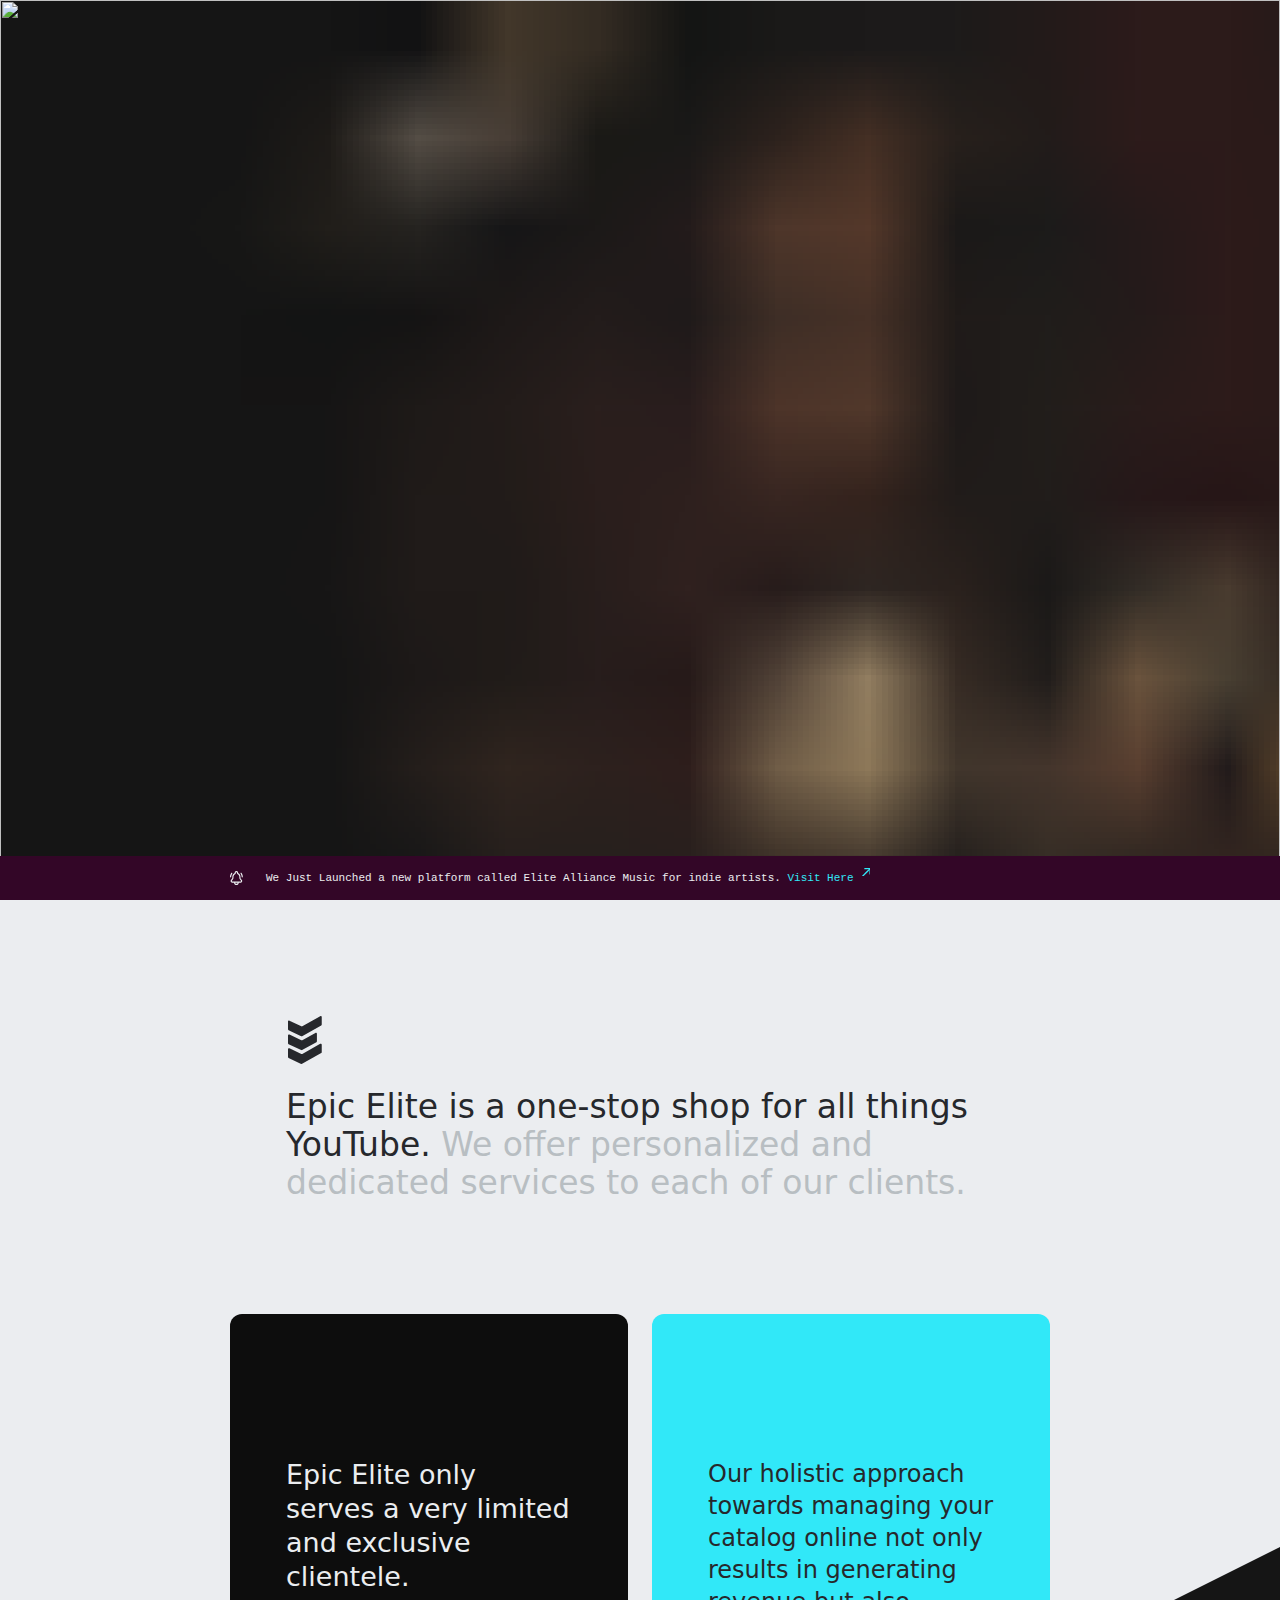
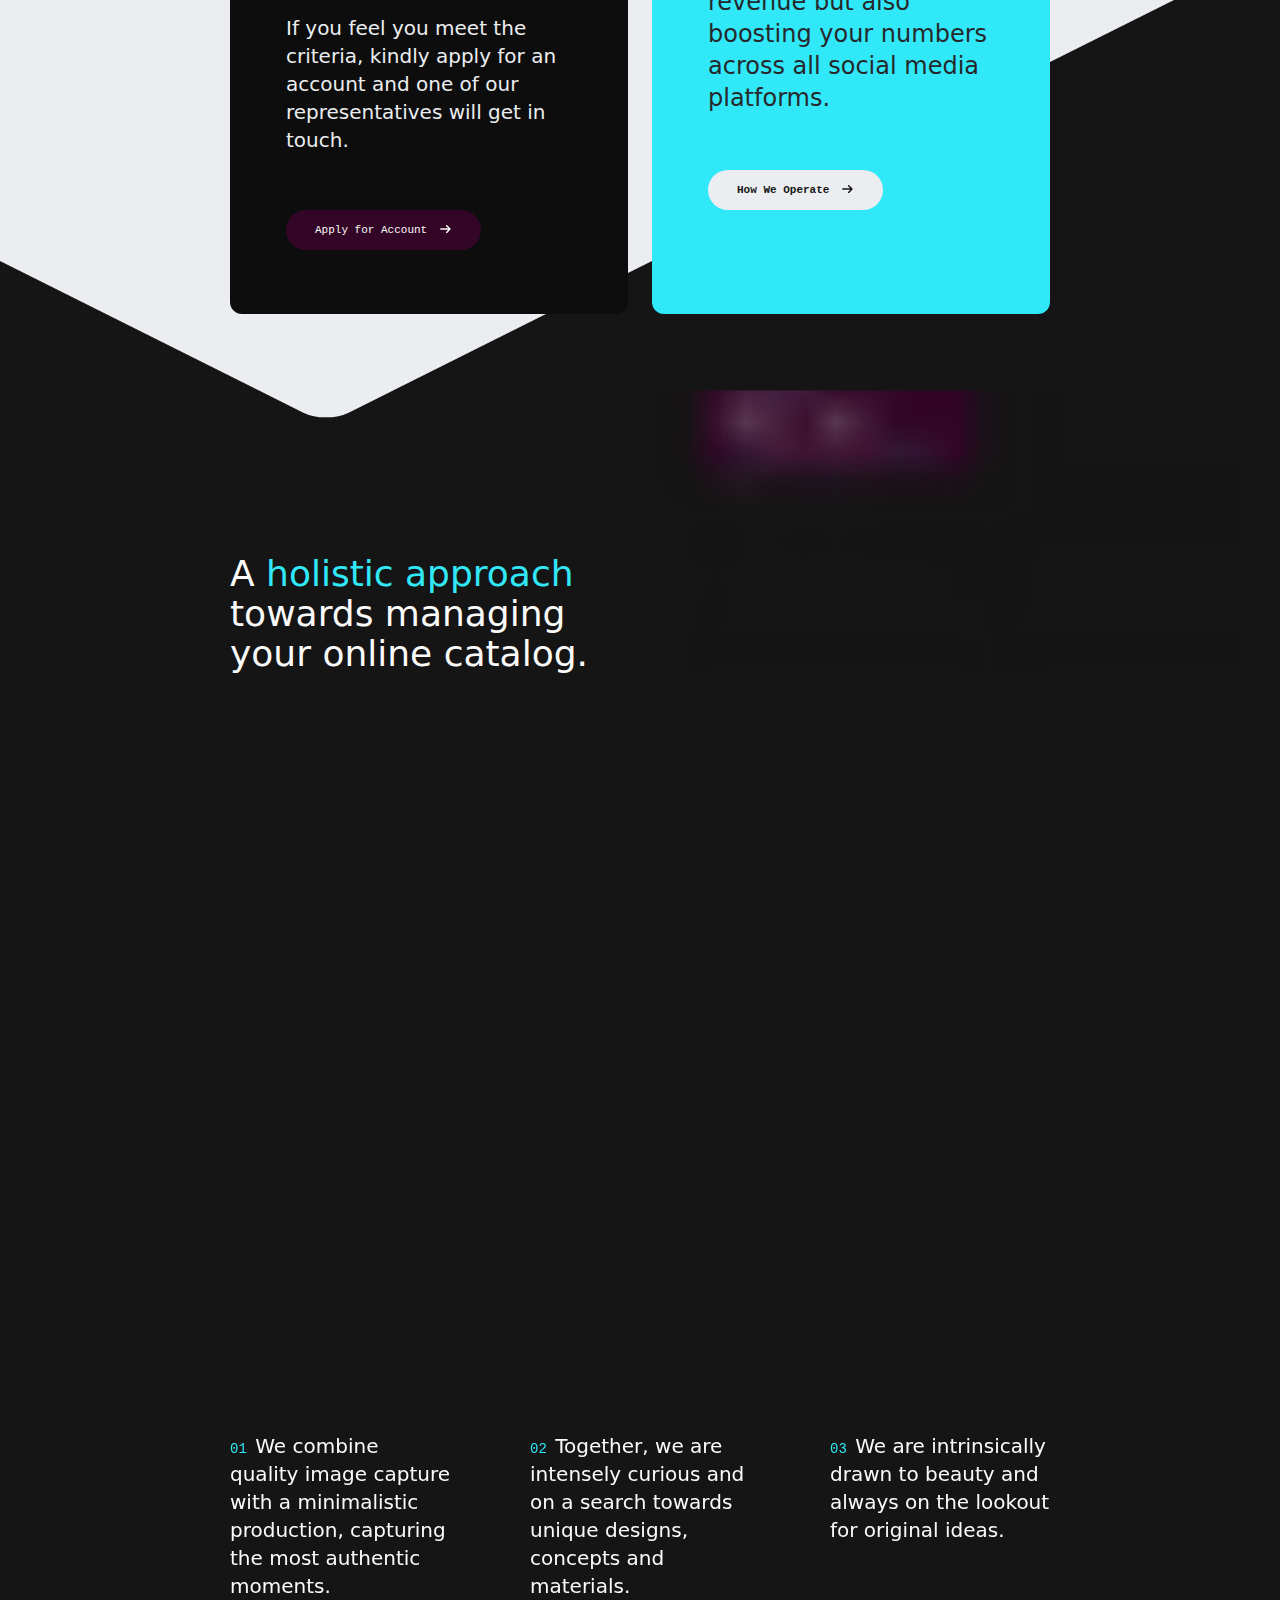
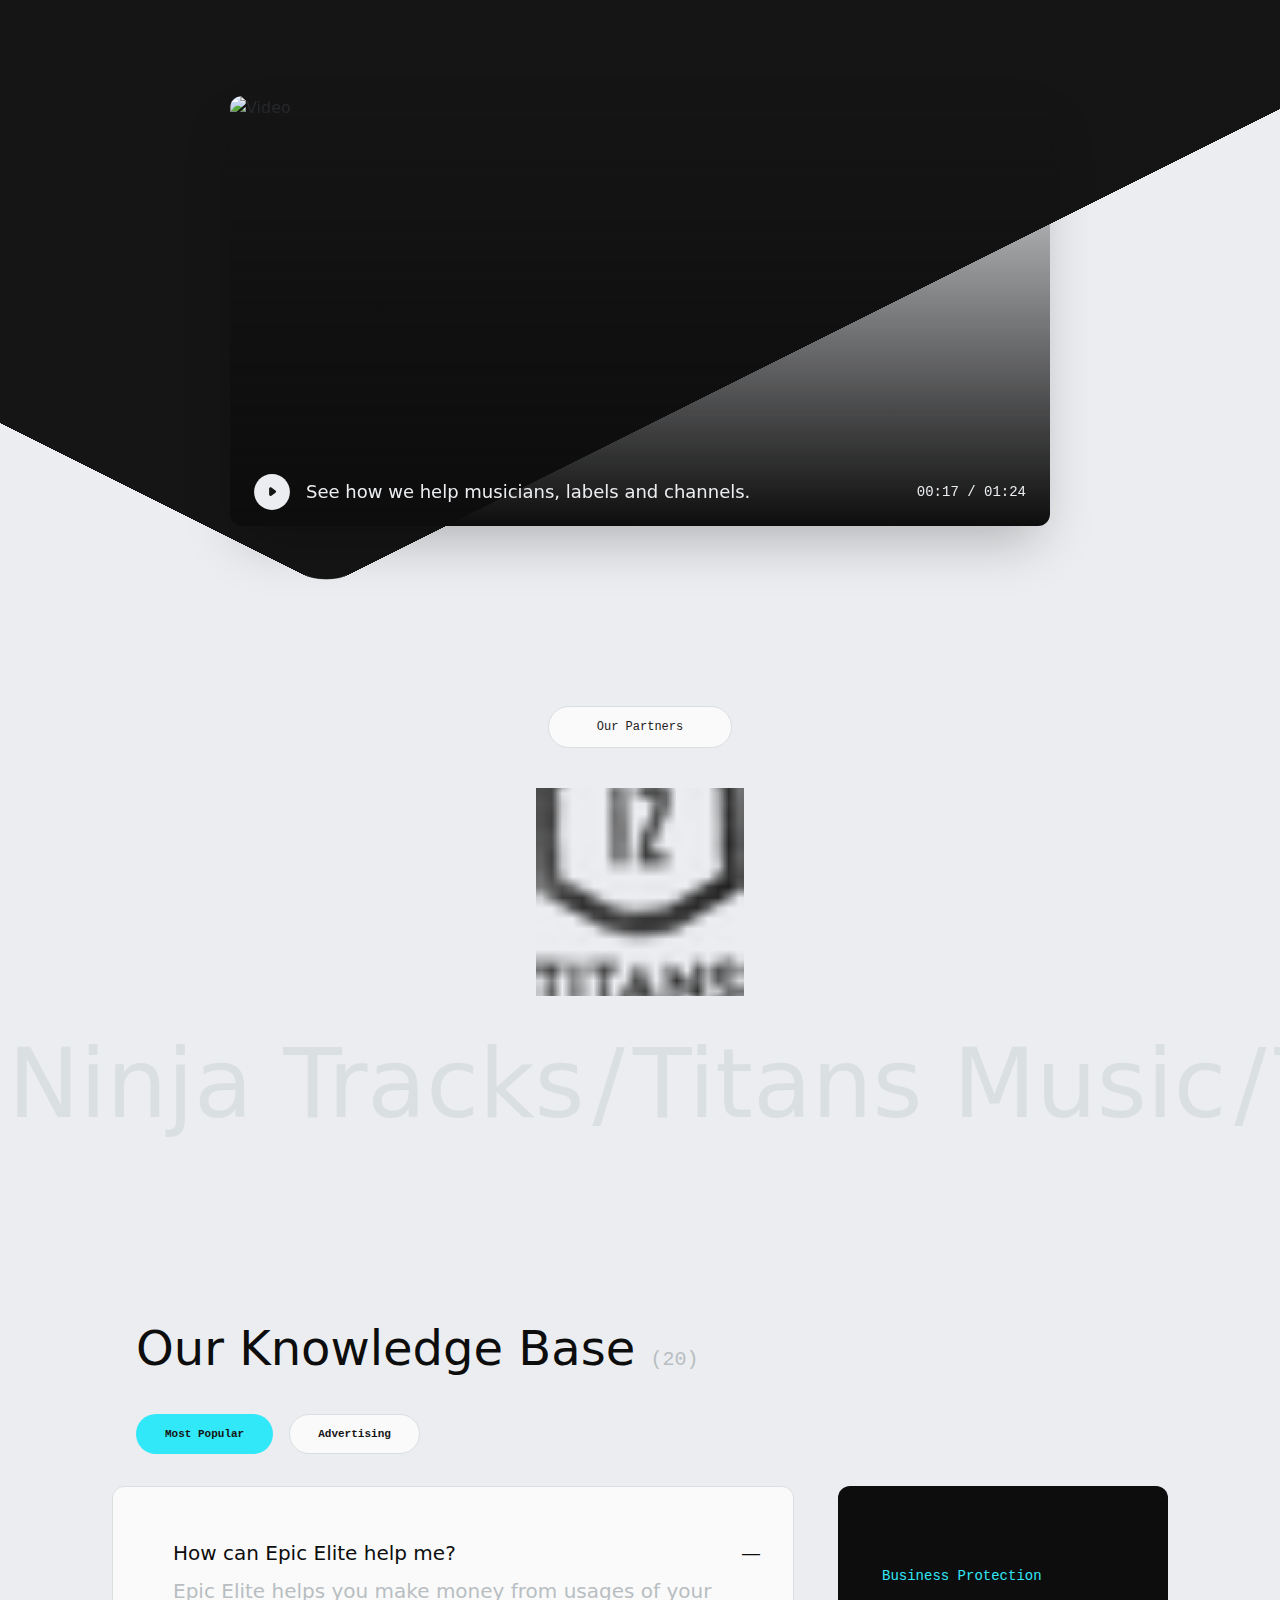
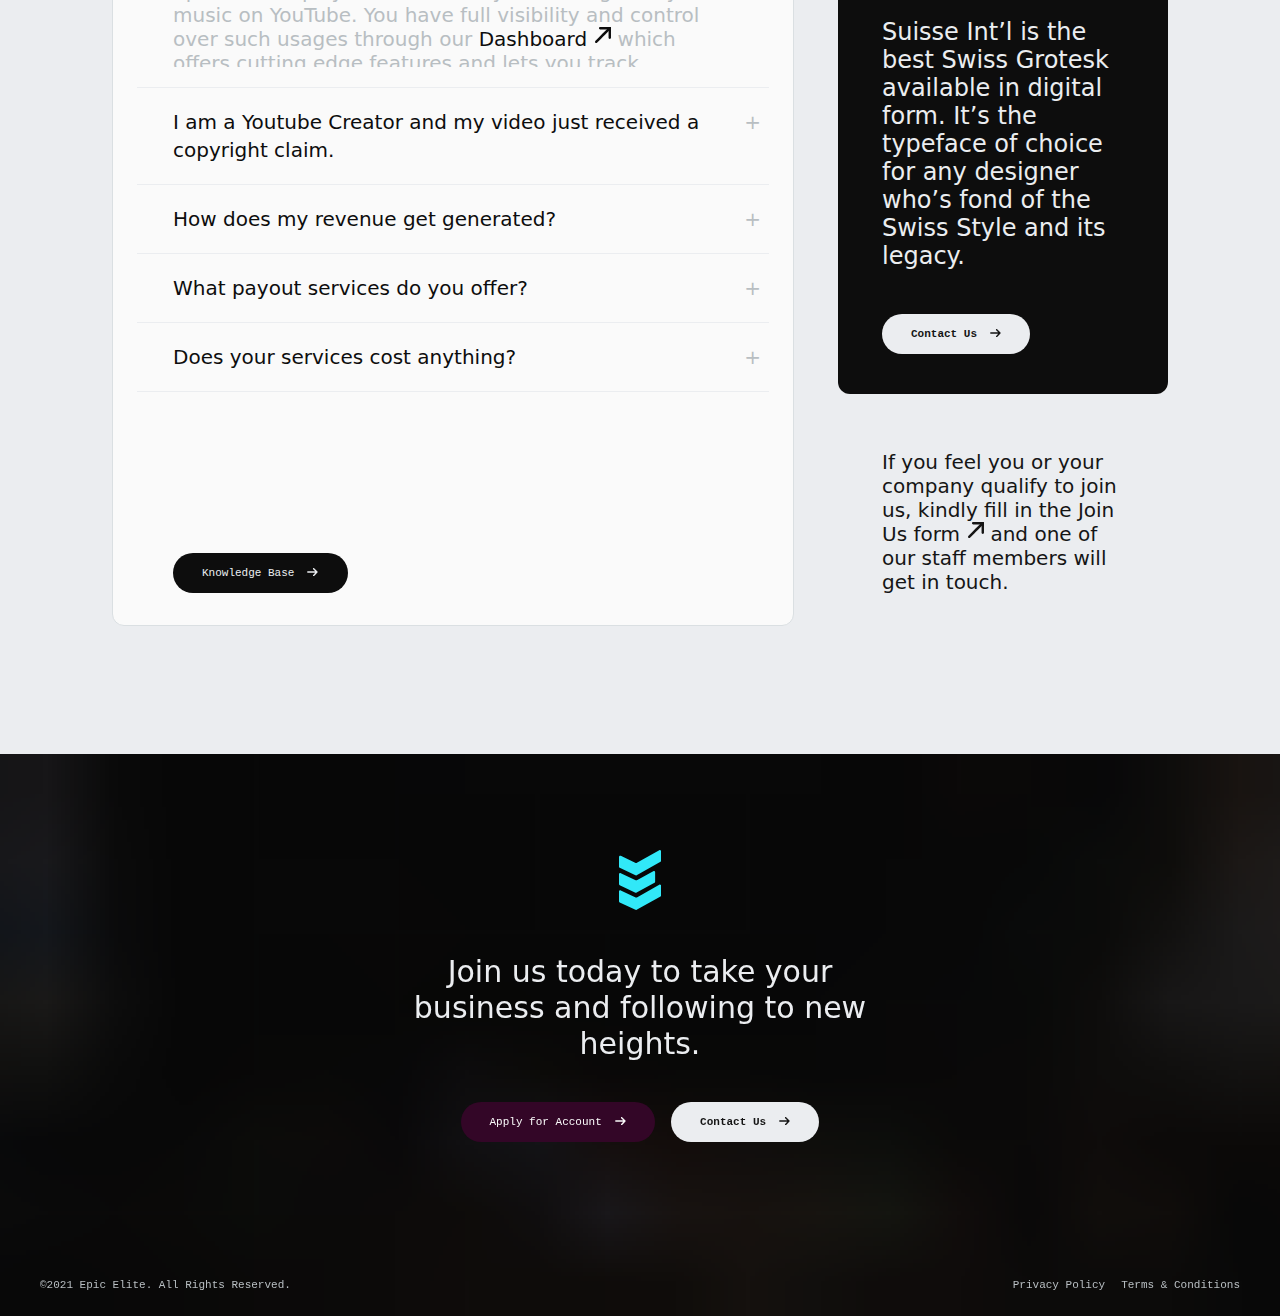
==== commit 8b1d6582: "Update." ====
--- a/index.html
+++ b/index.html
@@ -1,61 +1,61 @@
-<!DOCTYPE html><html class="text-sm xs:text-base 2xl:text-xl " lang="en"><head><meta charSet="utf-8"/><meta http-equiv="x-ua-compatible" content="ie=edge"/><meta name="viewport" content="width=device-width, initial-scale=1, shrink-to-fit=no"/><style data-href="/epic-elite-preview/styles.19a433d05295d430d43e.css" id="gatsby-global-css">/*! modern-normalize v1.0.0 | MIT License | https://github.com/sindresorhus/modern-normalize */:root{-moz-tab-size:4;-o-tab-size:4;tab-size:4}html{line-height:1.15;-webkit-text-size-adjust:100%}body{margin:0;font-family:system-ui,-apple-system,Segoe UI,Roboto,Helvetica,Arial,sans-serif,Apple Color Emoji,Segoe UI Emoji}hr{height:0;color:inherit}abbr[title]{-webkit-text-decoration:underline dotted;text-decoration:underline dotted}b,strong{font-weight:bolder}code,kbd,pre,samp{font-family:ui-monospace,SFMono-Regular,Consolas,Liberation Mono,Menlo,monospace;font-size:1em}small{font-size:80%}sub,sup{font-size:75%;line-height:0;position:relative;vertical-align:baseline}sub{bottom:-.25em}sup{top:-.5em}table{text-indent:0;border-color:inherit}button,input,optgroup,select,textarea{font-family:inherit;font-size:100%;line-height:1.15;margin:0}button,select{text-transform:none}[type=button],button{-webkit-appearance:button}legend{padding:0}progress{vertical-align:baseline}[type=search]{-webkit-appearance:textfield;outline-offset:-2px}summary{display:list-item}blockquote,dd,dl,figure,h1,h2,h3,h4,h5,h6,hr,p,pre{margin:0}button{background-color:transparent;background-image:none}button:focus{outline:1px dotted;outline:5px auto -webkit-focus-ring-color}fieldset,ol,ul{margin:0;padding:0}ol,ul{list-style:none}html{font-family:ui-sans-serif,system-ui,-apple-system,BlinkMacSystemFont,Segoe UI,Roboto,Helvetica Neue,Arial,Noto Sans,sans-serif,Apple Color Emoji,Segoe UI Emoji,Segoe UI Symbol,Noto Color Emoji;line-height:1.5}body{font-family:inherit;line-height:inherit}*,:after,:before{box-sizing:border-box;border:0 solid}hr{border-top-width:1px}img{border-style:solid}textarea{resize:vertical}input::-moz-placeholder,textarea::-moz-placeholder{color:#a1a1aa}input:-ms-input-placeholder,textarea:-ms-input-placeholder{color:#a1a1aa}input::placeholder,textarea::placeholder{color:#a1a1aa}button{cursor:pointer}table{border-collapse:collapse}h1,h2,h3,h4,h5,h6{font-size:inherit;font-weight:inherit}a{color:inherit;text-decoration:inherit}button,input,optgroup,select,textarea{padding:0;line-height:inherit;color:inherit}code,kbd,pre,samp{font-family:SuisseIntlMono,ui-monospace,SFMono-Regular,Menlo,Monaco,Consolas,Liberation Mono,Courier New,monospace}audio,canvas,embed,iframe,img,object,svg,video{display:block;vertical-align:middle}img,video{max-width:100%;height:auto}@font-face{font-family:SuisseIntl;src:url(/epic-elite-preview/static/SuisseIntl-Light-WebS-f8824be6ed059d45e44c46c1f932674c.woff2) format("woff2"),url(/epic-elite-preview/static/SuisseIntl-Light-WebS-4007d132db6f1e85c725790a48ce0bf6.woff) format("woff");font-weight:300}@font-face{font-family:SuisseIntl;src:url(/epic-elite-preview/static/SuisseIntl-Regular-WebS-5ff578be98a31a99629e8169b3c904de.woff2) format("woff2"),url(/epic-elite-preview/static/SuisseIntl-Regular-WebS-151e90fe9764a5acf5f87de515013ade.woff) format("woff");font-weight:400}@font-face{font-family:SuisseIntl;src:url(/epic-elite-preview/static/SuisseIntl-Medium-WebS-ca8c90bfd9bf7d0f5878b48154778ba2.woff2) format("woff2"),url(/epic-elite-preview/static/SuisseIntl-Medium-WebS-573bd0b47318592eb37b02f3f6112cc3.woff) format("woff");font-weight:500}@font-face{font-family:SuisseIntl-Book;src:url(/epic-elite-preview/static/SuisseIntl-Book-WebS-4b167959e159b3b4cd3cc1da52bb8caf.woff2) format("woff2"),url(/epic-elite-preview/static/SuisseIntl-Book-WebS-9c6cf158dfda674372c319f5f27ee420.woff) format("woff");font-weight:400}@font-face{font-family:SuisseIntlMono;src:url(/epic-elite-preview/static/SuisseIntlMono-Regular-WebS-38ff3aaf29e0e91bfab7ce8d42f4fb6e.woff2) format("woff2"),url(/epic-elite-preview/static/SuisseIntlMono-Regular-WebS-63fe7003e4765cb9dc48a9b62ec80e4e.woff) format("woff");font-weight:400}@font-face{font-family:SuisseIntlMono;src:url(/epic-elite-preview/static/SuisseIntlMono-Bold-WebS-b13ec246a9d23d442c536a3d70c9d8c6.woff2) format("woff2"),url(/epic-elite-preview/static/SuisseIntlMono-Bold-WebS-769e8296e15767ceac8d1a0e353f5a63.woff) format("woff");font-weight:700}html{scroll-behavior:smooth}.container{box-sizing:content-box;margin-left:auto;margin-right:auto;max-width:820px;padding-left:2.25rem;padding-right:2.25rem}@media (min-width:640px){.container{padding-left:4rem;padding-right:4rem}}@media (min-width:768px){.container{padding-left:7rem;padding-right:7rem}}@media (min-width:1536px){.container{max-width:1056px}}.wide-container{box-sizing:content-box;margin-left:auto;margin-right:auto;max-width:820px;padding-left:2.25rem;padding-right:2.25rem}@media (min-width:640px){.wide-container{padding-left:4rem;padding-right:4rem}}@media (min-width:768px){.wide-container{padding-left:7rem;padding-right:7rem}}@media (min-width:1280px){.wide-container{max-width:1056px}}@media (min-width:1536px){.wide-container{max-width:1360px}}.space-y-1>:not([hidden])~:not([hidden]){--tw-space-y-reverse:0;margin-top:calc(0.25rem*(1 - var(--tw-space-y-reverse)));margin-bottom:calc(0.25rem*var(--tw-space-y-reverse))}.space-x-4>:not([hidden])~:not([hidden]){--tw-space-x-reverse:0;margin-right:calc(1rem*var(--tw-space-x-reverse));margin-left:calc(1rem*(1 - var(--tw-space-x-reverse)))}.space-x-5>:not([hidden])~:not([hidden]){--tw-space-x-reverse:0;margin-right:calc(1.25rem*var(--tw-space-x-reverse));margin-left:calc(1.25rem*(1 - var(--tw-space-x-reverse)))}.space-y-6>:not([hidden])~:not([hidden]){--tw-space-y-reverse:0;margin-top:calc(1.5rem*(1 - var(--tw-space-y-reverse)));margin-bottom:calc(1.5rem*var(--tw-space-y-reverse))}.space-y-10>:not([hidden])~:not([hidden]){--tw-space-y-reverse:0;margin-top:calc(2.5rem*(1 - var(--tw-space-y-reverse)));margin-bottom:calc(2.5rem*var(--tw-space-y-reverse))}.space-x-11>:not([hidden])~:not([hidden]){--tw-space-x-reverse:0;margin-right:calc(2.75rem*var(--tw-space-x-reverse));margin-left:calc(2.75rem*(1 - var(--tw-space-x-reverse)))}.space-y-14>:not([hidden])~:not([hidden]){--tw-space-y-reverse:0;margin-top:calc(3.5rem*(1 - var(--tw-space-y-reverse)));margin-bottom:calc(3.5rem*var(--tw-space-y-reverse))}.space-y-16>:not([hidden])~:not([hidden]){--tw-space-y-reverse:0;margin-top:calc(4rem*(1 - var(--tw-space-y-reverse)));margin-bottom:calc(4rem*var(--tw-space-y-reverse))}.space-y-20>:not([hidden])~:not([hidden]){--tw-space-y-reverse:0;margin-top:calc(5rem*(1 - var(--tw-space-y-reverse)));margin-bottom:calc(5rem*var(--tw-space-y-reverse))}.bg-primary{--tw-bg-opacity:1;background-color:rgba(49,232,248,var(--tw-bg-opacity))}.bg-secondary{--tw-bg-opacity:1;background-color:rgba(51,6,39,var(--tw-bg-opacity))}.bg-n-100{--tw-bg-opacity:1;background-color:rgba(250,250,250,var(--tw-bg-opacity))}.bg-n-200{--tw-bg-opacity:1;background-color:rgba(235,237,240,var(--tw-bg-opacity))}.bg-n-300{--tw-bg-opacity:1;background-color:rgba(218,223,226,var(--tw-bg-opacity))}.bg-n-800{--tw-bg-opacity:1;background-color:rgba(21,21,21,var(--tw-bg-opacity))}.bg-n-900{--tw-bg-opacity:1;background-color:rgba(13,13,13,var(--tw-bg-opacity))}.bg-gradient-to-t{background-image:linear-gradient(0deg,var(--tw-gradient-stops))}.bg-gradient-to-b{background-image:linear-gradient(180deg,var(--tw-gradient-stops))}.from-transparent{--tw-gradient-from:transparent;--tw-gradient-stops:var(--tw-gradient-from),var(--tw-gradient-to,transparent)}.from-n-900{--tw-gradient-from:#0d0d0d;--tw-gradient-stops:var(--tw-gradient-from),var(--tw-gradient-to,rgba(13,13,13,0))}.to-transparent{--tw-gradient-to:transparent}.to-n-800{--tw-gradient-to:#151515}.border-transparent{border-color:transparent}.border-n-300{--tw-border-opacity:1;border-color:rgba(218,223,226,var(--tw-border-opacity))}.rounded{border-radius:.25rem}.rounded-xl{border-radius:.75rem}.rounded-2xl{border-radius:1rem}.rounded-full{border-radius:9999px}.border{border-width:1px}.border-b{border-bottom-width:1px}.box-border{box-sizing:border-box}.block{display:block}.inline-block{display:inline-block}.inline{display:inline}.flex{display:flex}.inline-flex{display:inline-flex}.table{display:table}.hidden{display:none}.flex-row{flex-direction:row}.flex-col{flex-direction:column}.flex-wrap{flex-wrap:wrap}.items-start{align-items:flex-start}.items-end{align-items:flex-end}.items-center{align-items:center}.justify-center{justify-content:center}.justify-between{justify-content:space-between}.flex-1{flex:1 1 0%}.flex-grow{flex-grow:1}.flex-shrink-0{flex-shrink:0}.font-mono{font-family:SuisseIntlMono,ui-monospace,SFMono-Regular,Menlo,Monaco,Consolas,Liberation Mono,Courier New,monospace}.font-base{font-family:SuisseIntl,ui-sans-serif,system-ui,-apple-system,BlinkMacSystemFont,Segoe UI,Roboto,Helvetica Neue,Arial,Noto Sans,sans-serif,Apple Color Emoji,Segoe UI Emoji,Segoe UI Symbol,Noto Color Emoji}.font-book{font-family:SuisseIntl-Book,ui-sans-serif,system-ui,-apple-system,BlinkMacSystemFont,Segoe UI,Roboto,Helvetica Neue,Arial,Noto Sans,sans-serif,Apple Color Emoji,Segoe UI Emoji,Segoe UI Symbol,Noto Color Emoji}.font-light{font-weight:300}.font-normal{font-weight:400}.font-medium{font-weight:500}.font-bold{font-weight:700}.h-1{height:.25rem}.h-3{height:.75rem}.h-14{height:3.5rem}.h-20{height:5rem}.h-52{height:13rem}.h-430{height:430px}.h-620{height:620px}.h-1000{height:1056px}.h-1\.5{height:.375rem}.h-full{height:100%}.h-screen{height:100vh}@supports (-webkit-touch-callout:none){.h-screen{height:-webkit-fill-available}}.text-70{font-size:70%}.text-80{font-size:80%}.text-90{font-size:90%}.text-xs{font-size:.75rem;line-height:1rem}.text-sm{font-size:.875rem;line-height:1.25rem}.text-base{font-size:1rem;line-height:1.5rem}.text-lg{font-size:1.125rem}.text-lg,.text-xl{line-height:1.75rem}.text-xl{font-size:1.25rem}.text-2xl{font-size:1.5rem;line-height:2rem}.text-3xl{font-size:1.875rem;line-height:2.25rem}.text-4xl{font-size:2.25rem;line-height:2.5rem}.text-5xl{font-size:3rem;line-height:1}.text-6xl{font-size:3.75rem;line-height:1}.text-2xs{font-size:.6875rem;line-height:.875rem}.text-3\.5xl{font-size:2.0625rem;line-height:2.375rem}.text-4\.5xl{font-size:2.625rem;line-height:2.75rem}.leading-5{line-height:1.25rem}.leading-6{line-height:1.5rem}.leading-7{line-height:1.75rem}.leading-8{line-height:2rem}.my-6{margin-top:1.5rem;margin-bottom:1.5rem}.mt-2{margin-top:.5rem}.mr-2{margin-right:.5rem}.ml-2{margin-left:.5rem}.mr-3{margin-right:.75rem}.ml-3{margin-left:.75rem}.mt-4{margin-top:1rem}.mr-4{margin-right:1rem}.mb-4{margin-bottom:1rem}.ml-4{margin-left:1rem}.mb-5{margin-bottom:1.25rem}.mb-6{margin-bottom:1.5rem}.mt-8{margin-top:2rem}.mb-9{margin-bottom:2.25rem}.mt-10{margin-top:2.5rem}.mt-11{margin-top:2.75rem}.mb-11{margin-bottom:2.75rem}.mb-12{margin-bottom:3rem}.mt-16{margin-top:4rem}.mb-16{margin-bottom:4rem}.mb-20{margin-bottom:5rem}.mr-2\.5{margin-right:.625rem}.-mt-20{margin-top:-5rem}.-mb-260{margin-bottom:-260px}.-mt-360{margin-top:-360px}.max-w-480{max-width:480px}.min-h-11{min-height:2.75rem}.min-h-260{min-height:260px}.min-h-360{min-height:360px}.min-h-480{min-height:480px}.min-h-560{min-height:560px}.min-h-full{min-height:100%}.min-h-screen{min-height:100vh}@supports (-webkit-touch-callout:none){.min-h-screen{min-height:-webkit-fill-available}}.object-cover{-o-object-fit:cover;object-fit:cover}.opacity-0{opacity:0}.focus\:outline-none:focus{outline:2px solid transparent;outline-offset:2px}.overflow-hidden{overflow:hidden}.overflow-y-auto{overflow-y:auto}.overflow-x-hidden{overflow-x:hidden}.px-2{padding-left:.5rem;padding-right:.5rem}.py-3{padding-top:.75rem;padding-bottom:.75rem}.py-4{padding-top:1rem;padding-bottom:1rem}.px-5{padding-left:1.25rem;padding-right:1.25rem}.px-6{padding-left:1.5rem;padding-right:1.5rem}.px-7{padding-left:1.75rem;padding-right:1.75rem}.px-8{padding-left:2rem;padding-right:2rem}.px-9{padding-left:2.25rem;padding-right:2.25rem}.px-10{padding-left:2.5rem;padding-right:2.5rem}.px-12{padding-left:3rem;padding-right:3rem}.py-14{padding-top:3.5rem;padding-bottom:3.5rem}.px-14{padding-left:3.5rem;padding-right:3.5rem}.py-24{padding-top:6rem;padding-bottom:6rem}.py-28{padding-top:7rem;padding-bottom:7rem}.pt-1{padding-top:.25rem}.pt-3{padding-top:.75rem}.pl-4{padding-left:1rem}.pt-5{padding-top:1.25rem}.pt-6{padding-top:1.5rem}.pb-8{padding-bottom:2rem}.pb-12{padding-bottom:3rem}.pt-14{padding-top:3.5rem}.pb-14{padding-bottom:3.5rem}.pb-16{padding-bottom:4rem}.pt-20{padding-top:5rem}.pb-24{padding-bottom:6rem}.pt-32{padding-top:8rem}.pt-36{padding-top:9rem}.pt-40{padding-top:10rem}.fixed{position:fixed}.absolute{position:absolute}.relative{position:relative}.inset-0{top:0;right:0;bottom:0;left:0}.top-0{top:0}.bottom-1{bottom:.25rem}.left-8{left:2rem}.bottom-20{bottom:5rem}.bottom-px{bottom:1px}.left-px{left:1px}.bottom-1\.5{bottom:.375rem}.-top-3{top:-.75rem}.top-1\/2{top:50%}.left-1\/2{left:50%}.resize{resize:both}*{--tw-shadow:0 0 transparent}.shadow-2xl{--tw-shadow:0 25px 50px -12px rgba(0,0,0,0.25);box-shadow:var(--tw-ring-offset-shadow,0 0 transparent),var(--tw-ring-shadow,0 0 transparent),var(--tw-shadow)}*{--tw-ring-inset:var(--tw-empty,/*!*/ /*!*/);--tw-ring-offset-width:0px;--tw-ring-offset-color:#fff;--tw-ring-color:rgba(59,130,246,0.5);--tw-ring-offset-shadow:0 0 transparent;--tw-ring-shadow:0 0 transparent}.focus\:ring-4:focus{--tw-ring-offset-shadow:var(--tw-ring-inset) 0 0 0 var(--tw-ring-offset-width) var(--tw-ring-offset-color);--tw-ring-shadow:var(--tw-ring-inset) 0 0 0 calc(4px + var(--tw-ring-offset-width)) var(--tw-ring-color);box-shadow:var(--tw-ring-offset-shadow),var(--tw-ring-shadow),var(--tw-shadow,0 0 transparent)}.text-center{text-align:center}.text-primary{--tw-text-opacity:1;color:rgba(49,232,248,var(--tw-text-opacity))}.text-n-100{--tw-text-opacity:1;color:rgba(250,250,250,var(--tw-text-opacity))}.text-n-200{--tw-text-opacity:1;color:rgba(235,237,240,var(--tw-text-opacity))}.text-n-300{--tw-text-opacity:1;color:rgba(218,223,226,var(--tw-text-opacity))}.text-n-400{--tw-text-opacity:1;color:rgba(184,190,194,var(--tw-text-opacity))}.text-n-700{--tw-text-opacity:1;color:rgba(38,40,44,var(--tw-text-opacity))}.text-n-800{--tw-text-opacity:1;color:rgba(21,21,21,var(--tw-text-opacity))}.hover\:text-n-900:hover,.text-n-900{--tw-text-opacity:1;color:rgba(13,13,13,var(--tw-text-opacity))}.uppercase{text-transform:uppercase}.hover\:underline:hover{text-decoration:underline}.align-middle{vertical-align:middle}.whitespace-nowrap{white-space:nowrap}.w-1{width:.25rem}.w-9{width:2.25rem}.w-52{width:13rem}.w-600{width:600px}.w-1000{width:1056px}.w-1\.5{width:.375rem}.w-1\/2{width:50%}.w-11\/12{width:91.666667%}.w-full{width:100%}.z-10{z-index:10}.transform{--tw-translate-x:0;--tw-translate-y:0;--tw-rotate:0;--tw-skew-x:0;--tw-skew-y:0;--tw-scale-x:1;--tw-scale-y:1;transform:translateX(var(--tw-translate-x)) translateY(var(--tw-translate-y)) rotate(var(--tw-rotate)) skewX(var(--tw-skew-x)) skewY(var(--tw-skew-y)) scaleX(var(--tw-scale-x)) scaleY(var(--tw-scale-y))}.origin-left{transform-origin:left}.origin-top-left{transform-origin:top left}.scale-x-200{--tw-scale-x:2}.rotate-90{--tw-rotate:90deg}.-rotate-135{--tw-rotate:-135deg}.translate-x-24{--tw-translate-x:6rem}.-translate-x-1\/2{--tw-translate-x:-50%}.-translate-x-1\/3{--tw-translate-x:-33.333333%}.translate-y-620{--tw-translate-y:620px}.-translate-y-1\/2{--tw-translate-y:-50%}.transition-all{transition-property:all;transition-timing-function:cubic-bezier(.4,0,.2,1);transition-duration:.15s}.ease-in-out{transition-timing-function:cubic-bezier(.4,0,.2,1)}.duration-300{transition-duration:.3s}@-webkit-keyframes spin{to{transform:rotate(1turn)}}@keyframes spin{to{transform:rotate(1turn)}}@-webkit-keyframes ping{75%,to{transform:scale(2);opacity:0}}@keyframes ping{75%,to{transform:scale(2);opacity:0}}@-webkit-keyframes pulse{50%{opacity:.5}}@keyframes pulse{50%{opacity:.5}}@-webkit-keyframes bounce{0%,to{transform:translateY(-25%);-webkit-animation-timing-function:cubic-bezier(.8,0,1,1);animation-timing-function:cubic-bezier(.8,0,1,1)}50%{transform:none;-webkit-animation-timing-function:cubic-bezier(0,0,.2,1);animation-timing-function:cubic-bezier(0,0,.2,1)}}@keyframes bounce{0%,to{transform:translateY(-25%);-webkit-animation-timing-function:cubic-bezier(.8,0,1,1);animation-timing-function:cubic-bezier(.8,0,1,1)}50%{transform:none;-webkit-animation-timing-function:cubic-bezier(0,0,.2,1);animation-timing-function:cubic-bezier(0,0,.2,1)}}@-webkit-keyframes moveLine{to{transform:translateX(-50%)}}@keyframes moveLine{to{transform:translateX(-50%)}}@-webkit-keyframes fadeTop{0%{opacity:0;transform:translateY(20px)}to{opacity:1;transform:none}}@keyframes fadeTop{0%{opacity:0;transform:translateY(20px)}to{opacity:1;transform:none}}@-webkit-keyframes fadeRight{0%{opacity:0;transform:translateX(-20px)}to{opacity:1;transform:none}}@keyframes fadeRight{0%{opacity:0;transform:translateX(-20px)}to{opacity:1;transform:none}}@-webkit-keyframes fadeDown{0%{opacity:0;transform:translateY(-20px)}to{opacity:1;transform:none}}@keyframes fadeDown{0%{opacity:0;transform:translateY(-20px)}to{opacity:1;transform:none}}@-webkit-keyframes fadeLeft{0%{opacity:0;transform:translateX(20px)}to{opacity:1;transform:none}}@keyframes fadeLeft{0%{opacity:0;transform:translateX(20px)}to{opacity:1;transform:none}}.animate-none{-webkit-animation:none;animation:none}.animate-spin{-webkit-animation:spin 1s linear infinite;animation:spin 1s linear infinite}.animate-ping{-webkit-animation:ping 1s cubic-bezier(0,0,.2,1) infinite;animation:ping 1s cubic-bezier(0,0,.2,1) infinite}.animate-pulse{-webkit-animation:pulse 2s cubic-bezier(.4,0,.6,1) infinite;animation:pulse 2s cubic-bezier(.4,0,.6,1) infinite}.animate-bounce{-webkit-animation:bounce 1s infinite;animation:bounce 1s infinite}.animate-move-line{-webkit-animation:moveLine linear infinite;animation:moveLine linear infinite}.animate-fade-top{-webkit-animation:fadeTop .5s cubic-bezier(.22,.61,.36,1);animation:fadeTop .5s cubic-bezier(.22,.61,.36,1)}.animate-fade-right{-webkit-animation:fadeRight .5s cubic-bezier(.22,.61,.36,1);animation:fadeRight .5s cubic-bezier(.22,.61,.36,1)}.animate-fade-down{-webkit-animation:fadeDown .5s cubic-bezier(.22,.61,.36,1);animation:fadeDown .5s cubic-bezier(.22,.61,.36,1)}.animate-fade-left{-webkit-animation:fadeLeft .5s cubic-bezier(.22,.61,.36,1);animation:fadeLeft .5s cubic-bezier(.22,.61,.36,1)}.animation-running{-webkit-animation-play-state:running;animation-play-state:running}.animation-paused{-webkit-animation-play-state:paused;animation-play-state:paused}.animation-normal{-webkit-animation-direction:normal;animation-direction:normal}.animation-reverse{animation-direction:reverse}@media (min-width:420px){.xs\:text-base{font-size:1rem;line-height:1.5rem}.xs\:min-h-560{min-height:560px}.xs\:min-h-620{min-height:620px}}@media (min-width:640px){.sm\:flex{display:flex}.sm\:justify-between{justify-content:space-between}.sm\:-mx-10{margin-left:-2.5rem;margin-right:-2.5rem}.sm\:px-0{padding-left:0;padding-right:0}.sm\:py-6{padding-top:1.5rem;padding-bottom:1.5rem}.sm\:px-10{padding-left:2.5rem;padding-right:2.5rem}.sm\:px-28{padding-left:7rem;padding-right:7rem}.sm\:w-1\/2{width:50%}}@media (min-width:768px){.md\:block{display:block}.md\:flex{display:flex}.md\:hidden{display:none}.md\:text-4xl{font-size:2.25rem;line-height:2.5rem}.md\:text-4\.5xl{font-size:2.625rem;line-height:2.75rem}.md\:mb-20{margin-bottom:5rem}.md\:mt-32{margin-top:8rem}.md\:px-14{padding-left:3.5rem;padding-right:3.5rem}.md\:px-28{padding-left:7rem;padding-right:7rem}.md\:pl-6{padding-left:1.5rem}}@media (min-width:1024px){.lg\:space-y-0>:not([hidden])~:not([hidden]){--tw-space-y-reverse:0;margin-top:calc(0px*(1 - var(--tw-space-y-reverse)));margin-bottom:calc(0px*var(--tw-space-y-reverse))}.lg\:space-x-6>:not([hidden])~:not([hidden]){--tw-space-x-reverse:0;margin-right:calc(1.5rem*var(--tw-space-x-reverse));margin-left:calc(1.5rem*(1 - var(--tw-space-x-reverse)))}.lg\:space-y-8>:not([hidden])~:not([hidden]){--tw-space-y-reverse:0;margin-top:calc(2rem*(1 - var(--tw-space-y-reverse)));margin-bottom:calc(2rem*var(--tw-space-y-reverse))}.lg\:space-x-10>:not([hidden])~:not([hidden]){--tw-space-x-reverse:0;margin-right:calc(2.5rem*var(--tw-space-x-reverse));margin-left:calc(2.5rem*(1 - var(--tw-space-x-reverse)))}.lg\:space-y-24>:not([hidden])~:not([hidden]){--tw-space-y-reverse:0;margin-top:calc(6rem*(1 - var(--tw-space-y-reverse)));margin-bottom:calc(6rem*var(--tw-space-y-reverse))}.lg\:block{display:block}.lg\:inline{display:inline}.lg\:flex-row{flex-direction:row}.lg\:items-stretch{align-items:stretch}.lg\:text-xl{font-size:1.25rem;line-height:1.75rem}.lg\:text-5xl{font-size:3rem;line-height:1}.lg\:text-8xl{font-size:6rem;line-height:1}.lg\:leading-6{line-height:1.5rem}.lg\:leading-7{line-height:1.75rem}.lg\:my-8{margin-top:2rem;margin-bottom:2rem}.lg\:mb-0{margin-bottom:0}.lg\:ml-4{margin-left:1rem}.lg\:mb-8{margin-bottom:2rem}.lg\:ml-9{margin-left:2.25rem}.lg\:mt-10{margin-top:2.5rem}.lg\:mb-11{margin-bottom:2.75rem}.lg\:mt-14{margin-top:3.5rem}.lg\:mb-24{margin-bottom:6rem}.lg\:mb-32{margin-bottom:8rem}.lg\:mt-36{margin-top:9rem}.lg\:min-h-36{min-height:9rem}.lg\:py-5{padding-top:1.25rem;padding-bottom:1.25rem}.lg\:px-6{padding-left:1.5rem;padding-right:1.5rem}.lg\:px-7{padding-left:1.75rem;padding-right:1.75rem}.lg\:px-10{padding-left:2.5rem;padding-right:2.5rem}.lg\:pb-0{padding-bottom:0}.lg\:pt-8{padding-top:2rem}.lg\:pl-9{padding-left:2.25rem}.lg\:pb-10{padding-bottom:2.5rem}.lg\:pb-40{padding-bottom:10rem}.lg\:static{position:static}.lg\:w-1\/2{width:50%}.lg\:w-1\/3{width:33.333333%}.lg\:w-2\/5{width:40%}.lg\:w-3\/5{width:60%}.lg\:-translate-x-0,.lg\:translate-x-0{--tw-translate-x:0px}.lg\:translate-y-0{--tw-translate-y:0px}.lg\:-translate-y-1\/2{--tw-translate-y:-50%}}@media (min-width:1536px){.\32xl\:text-xl{font-size:1.25rem;line-height:1.75rem}.\32xl\:max-w-600{max-width:600px}}</style><meta name="generator" content="Gatsby 2.32.9"/><title data-react-helmet="true">Epic Elite</title><meta data-react-helmet="true" charSet="utf-8"/><meta data-react-helmet="true" name="description" content="An Exclusive, Invitation-only Service, for Musicians, Labels and YouTube Channels."/><meta data-react-helmet="true" property="og:title" content="Epic Elite"/><meta data-react-helmet="true" property="og:description" content="An Exclusive, Invitation-only Service, for Musicians, Labels and YouTube Channels."/><meta data-react-helmet="true" property="og:type" content="website"/><link rel="icon" href="/epic-elite-preview/favicon-32x32.png?v=8f81ff68b4ceff0e3e2f33821e4aaac2" type="image/png"/><link rel="icon" href="/epic-elite-preview/favicon.svg?v=8f81ff68b4ceff0e3e2f33821e4aaac2" type="image/svg+xml"/><link rel="manifest" href="/epic-elite-preview/manifest.webmanifest" crossorigin="anonymous"/><link rel="apple-touch-icon" sizes="48x48" href="/epic-elite-preview/icons/icon-48x48.png?v=8f81ff68b4ceff0e3e2f33821e4aaac2"/><link rel="apple-touch-icon" sizes="72x72" href="/epic-elite-preview/icons/icon-72x72.png?v=8f81ff68b4ceff0e3e2f33821e4aaac2"/><link rel="apple-touch-icon" sizes="96x96" href="/epic-elite-preview/icons/icon-96x96.png?v=8f81ff68b4ceff0e3e2f33821e4aaac2"/><link rel="apple-touch-icon" sizes="144x144" href="/epic-elite-preview/icons/icon-144x144.png?v=8f81ff68b4ceff0e3e2f33821e4aaac2"/><link rel="apple-touch-icon" sizes="192x192" href="/epic-elite-preview/icons/icon-192x192.png?v=8f81ff68b4ceff0e3e2f33821e4aaac2"/><link rel="apple-touch-icon" sizes="256x256" href="/epic-elite-preview/icons/icon-256x256.png?v=8f81ff68b4ceff0e3e2f33821e4aaac2"/><link rel="apple-touch-icon" sizes="384x384" href="/epic-elite-preview/icons/icon-384x384.png?v=8f81ff68b4ceff0e3e2f33821e4aaac2"/><link rel="apple-touch-icon" sizes="512x512" href="/epic-elite-preview/icons/icon-512x512.png?v=8f81ff68b4ceff0e3e2f33821e4aaac2"/><style>.gatsby-image-wrapper{position:relative;overflow:hidden}.gatsby-image-wrapper img{all:inherit;bottom:0;height:100%;left:0;margin:0;max-width:none;padding:0;position:absolute;right:0;top:0;width:100%;object-fit:cover}.gatsby-image-wrapper [data-main-image]{opacity:0;transform:translateZ(0);transition:opacity .25s linear;will-change:opacity}.gatsby-image-wrapper-constrained{display:inline-block}</style><noscript><style>.gatsby-image-wrapper noscript [data-main-image]{opacity:1!important}.gatsby-image-wrapper [data-placeholder-image]{opacity:0!important}</style></noscript><script type="module">const e="undefined"!=typeof HTMLImageElement&&"loading"in HTMLImageElement.prototype;e&&document.body.addEventListener("load",(function(e){if(void 0===e.target.dataset.mainImage)return;if(void 0===e.target.dataset.gatsbyImageSsr)return;const t=e.target;let a=null,n=t;for(;null===a&&n;)void 0!==n.parentNode.dataset.gatsbyImageWrapper&&(a=n.parentNode),n=n.parentNode;const o=a.querySelector("[data-placeholder-image]"),r=new Image;r.src=t.currentSrc,r.decode().catch((()=>{})).then((()=>{t.style.opacity=1,o&&(o.style.opacity=0,o.style.transition="opacity 500ms linear")}))}),!0);</script><link as="script" rel="preload" href="/epic-elite-preview/webpack-runtime-1fc7ed3de197d21f9ee0.js"/><link as="script" rel="preload" href="/epic-elite-preview/framework-dbb498007a7447f28d8e.js"/><link as="script" rel="preload" href="/epic-elite-preview/styles-bc72ca78f9bad9fb1f45.js"/><link as="script" rel="preload" href="/epic-elite-preview/app-fe2dded074e5c1cf7e68.js"/><link as="script" rel="preload" href="/epic-elite-preview/29107295-13f7113f88da008b674a.js"/><link as="script" rel="preload" href="/epic-elite-preview/commons-988664ce38302009ff1f.js"/><link as="script" rel="preload" href="/epic-elite-preview/component---src-pages-index-js-2cacdf533083110d2087.js"/><link as="fetch" rel="preload" href="/epic-elite-preview/page-data/index/page-data.json" crossorigin="anonymous"/><link as="fetch" rel="preload" href="/epic-elite-preview/page-data/sq/d/2468095761.json" crossorigin="anonymous"/><link as="fetch" rel="preload" href="/epic-elite-preview/page-data/app-data.json" crossorigin="anonymous"/></head><body><div id="___gatsby"><div style="outline:none" tabindex="-1" id="gatsby-focus-wrapper"><div class="font-base bg-n-200 text-n-700"><div class="min-h-screen relative bg-n-800 text-n-200"><div class="absolute inset-0 md:hidden"><div data-gatsby-image-wrapper="" style="width:100%;height:60%" class="gatsby-image-wrapper"><img aria-hidden="true" data-placeholder-image="" style="opacity:1;transition:opacity 500ms linear" decoding="async" src="[data-uri]" alt=""/><picture><source type="image/webp" srcSet="/epic-elite-preview/static/1a5d2e75e86411211a6ddc5034a337e2/d15cc/hero-image.webp 1600w" sizes="1600px"/><img data-gatsby-image-ssr="" layout="fixed" data-main-image="" style="object-position:top center;opacity:0" sizes="1600px" decoding="async" loading="eager" src="/epic-elite-preview/static/1a5d2e75e86411211a6ddc5034a337e2/8bb64/hero-image.png" srcSet="/epic-elite-preview/static/1a5d2e75e86411211a6ddc5034a337e2/8bb64/hero-image.png 1600w" alt=""/></picture><noscript><picture><source type="image/webp" srcSet="/epic-elite-preview/static/1a5d2e75e86411211a6ddc5034a337e2/d15cc/hero-image.webp 1600w" sizes="1600px"/><img data-gatsby-image-ssr="" layout="fixed" data-main-image="" style="object-position:top center;opacity:0" sizes="1600px" decoding="async" loading="eager" src="/epic-elite-preview/static/1a5d2e75e86411211a6ddc5034a337e2/8bb64/hero-image.png" srcSet="/epic-elite-preview/static/1a5d2e75e86411211a6ddc5034a337e2/8bb64/hero-image.png 1600w" alt=""/></picture></noscript><script type="module">const t="undefined"!=typeof HTMLImageElement&&"loading"in HTMLImageElement.prototype;if(t){const t=document.querySelectorAll("img[data-main-image]");for(let e of t)e.dataset.src&&(e.setAttribute("src",e.dataset.src),e.removeAttribute("data-src")),e.dataset.srcset&&(e.setAttribute("srcset",e.dataset.srcset),e.removeAttribute("data-srcset")),e.complete&&(e.style.opacity=1)}</script></div><div class="relative -top-3 h-3 bg-gradient-to-b from-transparent to-n-800"></div></div><div class="absolute inset-0 hidden md:block"><div data-gatsby-image-wrapper="" style="width:100%;height:100%" class="gatsby-image-wrapper"><img aria-hidden="true" data-placeholder-image="" style="opacity:1;transition:opacity 500ms linear" decoding="async" src="[data-uri]" alt=""/><picture><source type="image/webp" srcSet="/epic-elite-preview/static/1a5d2e75e86411211a6ddc5034a337e2/d15cc/hero-image.webp 1600w" sizes="1600px"/><img data-gatsby-image-ssr="" layout="fixed" data-main-image="" style="object-position:top center;opacity:0" sizes="1600px" decoding="async" loading="eager" src="/epic-elite-preview/static/1a5d2e75e86411211a6ddc5034a337e2/8bb64/hero-image.png" srcSet="/epic-elite-preview/static/1a5d2e75e86411211a6ddc5034a337e2/8bb64/hero-image.png 1600w" alt=""/></picture><noscript><picture><source type="image/webp" srcSet="/epic-elite-preview/static/1a5d2e75e86411211a6ddc5034a337e2/d15cc/hero-image.webp 1600w" sizes="1600px"/><img data-gatsby-image-ssr="" layout="fixed" data-main-image="" style="object-position:top center;opacity:0" sizes="1600px" decoding="async" loading="eager" src="/epic-elite-preview/static/1a5d2e75e86411211a6ddc5034a337e2/8bb64/hero-image.png" srcSet="/epic-elite-preview/static/1a5d2e75e86411211a6ddc5034a337e2/8bb64/hero-image.png 1600w" alt=""/></picture></noscript><script type="module">const t="undefined"!=typeof HTMLImageElement&&"loading"in HTMLImageElement.prototype;if(t){const t=document.querySelectorAll("img[data-main-image]");for(let e of t)e.dataset.src&&(e.setAttribute("src",e.dataset.src),e.removeAttribute("data-src")),e.dataset.srcset&&(e.setAttribute("srcset",e.dataset.srcset),e.removeAttribute("data-srcset")),e.complete&&(e.style.opacity=1)}</script></div><div class="relative -top-3 h-3 bg-gradient-to-b from-transparent to-n-800"></div></div><div class="relative h-screen min-h-480 xs:min-h-560 flex flex-col justify-between"><div class="h-20 px-9 md:px-28 flex justify-between items-center"><div class="opacity-0"><a href="/" class="block space-x-5"><svg class="text-4.5xl" style="display:inline;height:1em" xmlns="http://www.w3.org/2000/svg" viewBox="0 0 47.741 67.9277"><g fill="currentColor" transform="rotate(0, 23.5, 33.5)"><path transform="matrix(1,0,0,-1,0,47.099)" d="M 0 0 L 0 -10.946 C 0 -11.5 .319 -12.004 .819 -12.241 L 18.63 -20.69 C 19.055 -20.893 19.553 -20.872 19.96 -20.637 L 47.024 -5.416 C 47.468 -5.16 47.741 -4.687 47.741 -4.175 L 47.741 6.479 C 47.741 7.585 46.544 8.274 45.588 7.72 L 20.232 -6.612 C 19.825 -6.85 19.327 -6.87 18.901 -6.669 L 2.046 1.296 C 1.095 1.745 0 1.052 0 0 "></path><path transform="matrix(1,0,0,-1,0,27.571599)" d="M 0 0 L 0 -10.946 C 0 -11.5 .319 -12.004 .819 -12.241 L 18.63 -20.69 C 19.055 -20.893 19.553 -20.872 19.96 -20.637 L 40.203 -9.575 C 40.647 -9.318 40.92 -8.846 40.92 -8.333 L 40.92 2.321 C 40.92 3.426 39.723 4.115 38.768 3.562 L 20.232 -6.613 C 19.825 -6.85 19.327 -6.87 18.901 -6.669 L 2.046 1.296 C 1.095 1.745 0 1.052 0 0 "></path><path transform="matrix(1,0,0,-1,0,7.9153978)" d="M 0 0 L 0 -10.946 C 0 -11.5 .319 -12.004 .819 -12.241 L 18.63 -20.69 C 19.055 -20.893 19.553 -20.872 19.96 -20.637 L 47.024 -5.416 C 47.468 -5.16 47.741 -4.687 47.741 -4.175 L 47.741 6.479 C 47.741 7.585 46.544 8.274 45.588 7.72 L 20.232 -6.612 C 19.825 -6.85 19.327 -6.87 18.901 -6.669 L 2.046 1.296 C 1.095 1.745 0 1.052 0 0 "></path></g></svg><svg class="text-2xl" style="display:inline;height:1em" xmlns="http://www.w3.org/2000/svg" viewBox="0 0 156.787 39.3105"><g fill="currentColor" transform="rotate(0, 78, 19.5)"><path transform="matrix(1,0,0,-1,156.7876,29.016503)" d="M 0 0 C 0 -1.175 -.953 -2.128 -2.128 -2.128 C -3.303 -2.128 -4.255 -1.175 -4.255 0 C -4.255 1.175 -3.303 2.127 -2.128 2.127 C -.953 2.127 0 1.175 0 0 "></path><path transform="matrix(1,0,0,-1,20.9692,.11410141)" d="M 0 0 L 0 -4.833 L -15.533 -4.833 L -15.533 -12.599 L -3.212 -12.599 L -3.212 -17.432 L -15.533 -17.432 L -15.533 -26.146 L 0 -26.146 L 0 -30.979 L -20.969 -30.979 L -20.969 0 Z "></path><path transform="matrix(1,0,0,-1,101.9126,.11410141)" d="M 0 0 L 0 -4.833 L -15.534 -4.833 L -15.534 -12.599 L -3.213 -12.599 L -3.213 -17.432 L -15.534 -17.432 L -15.534 -26.146 L 0 -26.146 L 0 -30.979 L -20.97 -30.979 L -20.97 0 Z "></path><path transform="matrix(1,0,0,-1,145.6655,18.070202)" d="M 0 0 C 0 1.085 -.542 2.087 -1.585 2.964 C -2.628 3.882 -4.006 4.258 -5.675 4.133 C -7.971 3.965 -10.057 2.254 -10.266 -.041 Z M -12.478 5.551 C -10.391 7.43 -7.846 8.348 -4.841 8.348 C .711 8.348 5.928 4.842 5.343 -3.798 L -10.391 -3.964 C -10.391 -5.008 -9.932 -6.093 -9.055 -7.22 C -8.137 -8.305 -6.844 -8.889 -5.174 -8.973 C -2.67 -9.098 -.875 -8.138 .21 -6.051 L 4.968 -7.47 C 4.341 -8.973 3.215 -10.308 1.503 -11.519 C -.208 -12.729 -2.294 -13.313 -4.756 -13.313 C -8.012 -13.313 -10.642 -12.27 -12.646 -10.225 C -14.606 -8.138 -15.608 -5.55 -15.608 -2.504 C -15.608 1.002 -14.564 3.673 -12.478 5.551 "></path><path transform="matrix(1,0,0,-1,0,39.3105)" d="M 109.373 8.323 L 104.258 8.323 L 104.258 39.196 L 109.373 39.196 Z "></path><path transform="matrix(1,0,0,-1,33.0444,26.8876)" d="M 0 0 C 1.532 -.042 2.852 .511 3.915 1.745 C 5.021 2.979 5.573 4.553 5.573 6.383 C 5.573 8.127 5.021 9.658 3.915 10.893 C 2.809 12.126 1.447 12.722 -.212 12.68 C -4.297 12.382 -5.7 9.063 -5.573 6.34 C -5.573 2.639 -3.53 .043 0 0 M -10.593 16.892 L -5.7 16.849 L -5.488 14.637 C -4.126 16.594 -1.999 17.572 .895 17.572 C 3.277 17.572 5.702 16.466 7.702 14.466 C 9.701 12.467 10.935 9.105 10.638 5.318 C 10.17 -1.446 5.446 -4.254 1.703 -4.68 C -1.147 -5.02 -3.53 -4.254 -5.403 -2.34 L -5.36 -12.381 L -10.508 -12.423 Z "></path><path transform="matrix(1,0,0,-1,0,39.3105)" d="M 50.14 8.274 L 44.763 8.274 L 44.763 29.28 L 50.14 29.28 Z M 45.057 33.775 C 43.754 34.994 43.754 37.179 45.057 38.397 C 46.359 39.615 48.46 39.615 49.762 38.397 C 51.065 37.179 51.065 34.994 49.762 33.775 C 48.46 32.557 46.359 32.557 45.057 33.775 "></path><path transform="matrix(1,0,0,-1,0,39.3105)" d="M 117.183 8.274 L 111.805 8.274 L 111.805 29.28 L 117.183 29.28 Z M 112.1 33.775 C 110.797 34.994 110.797 37.179 112.1 38.397 C 113.402 39.615 115.503 39.615 116.804 38.397 C 118.107 37.179 118.107 34.994 116.804 33.775 C 115.503 32.557 113.402 32.557 112.1 33.775 "></path><path transform="matrix(1,0,0,-1,57.981,16.586802)" d="M 0 0 C -.908 -1.156 -1.363 -2.437 -1.321 -3.799 C -1.279 -7.144 .744 -9.869 3.881 -10.075 C 6.317 -10.24 8.506 -8.837 9.291 -6.731 L 14.163 -8.259 C 12.636 -12.677 8.589 -15.195 3.634 -14.989 C .785 -14.865 -1.61 -13.791 -3.551 -11.769 C -5.491 -9.704 -6.44 -7.02 -6.44 -3.758 C -6.44 -.785 -5.409 1.733 -3.304 3.839 C -1.197 5.945 1.157 7.019 3.84 7.06 C 6.524 7.102 8.712 6.481 10.405 5.119 C 12.098 3.798 13.296 2.146 13.956 .206 L 9.207 -1.198 C 7.97 1.238 6.111 2.312 3.675 2.064 C 2.147 1.857 .949 1.196 0 0 "></path><path transform="matrix(1,0,0,-1,118.4692,13.751801)" d="M 0 0 L 0 3.681 L 2.903 3.681 L 2.903 9.473 L 8.071 9.473 L 8.071 3.681 L 11.943 3.681 L 11.943 0 L 8.071 0 L 8.071 -11.125 C 8.071 -12.515 8.624 -13.211 10.429 -13.211 L 11.902 -13.222 L 11.902 -17.284 L 8.256 -17.284 C 6.269 -17.284 5.63 -16.953 4.54 -16.176 C 3.449 -15.398 2.903 -14.11 2.903 -12.311 L 2.903 0 Z "></path></g></svg></a></div><div class="hidden md:flex space-x-11 text-sm font-book"><div class="opacity-0"><a href="/">About</a></div><div class="opacity-0"><a href="/">FAQ</a></div><div class="opacity-0"><a href="/">Contact</a></div><div class="opacity-0"><svg class="text-70" style="display:inline;height:1em" xmlns="http://www.w3.org/2000/svg" viewBox="0 0 40 12"><g fill="currentColor" transform="rotate(0, 20, 6)"><path transform="matrix(1,0,0,1,0,0)" d="M 0 0 L 40 0 L 40 2 L 0 2 Z"></path><path transform="matrix(1,0,0,1,0,5)" d="M 0 0 L 40 0 L 40 2 L 0 2 Z"></path><path transform="matrix(1,0,0,1,0,10)" d="M 0 0 L 40 0 L 40 2 L 0 2 Z"></path></g></svg></div><div class="opacity-0"><a href="/"><span class="w-1.5 h-1.5 bg-primary inline-block align-middle rounded-full mr-2.5"></span>Sign In</a></div></div><div class="md:hidden text-sm font-book"><div class="opacity-0"><button><svg class="text-70" style="display:inline;height:1em" xmlns="http://www.w3.org/2000/svg" viewBox="0 0 40 12"><g fill="currentColor" transform="rotate(0, 20, 6)"><path transform="matrix(1,0,0,1,0,0)" d="M 0 0 L 40 0 L 40 2 L 0 2 Z"></path><path transform="matrix(1,0,0,1,0,5)" d="M 0 0 L 40 0 L 40 2 L 0 2 Z"></path><path transform="matrix(1,0,0,1,0,10)" d="M 0 0 L 40 0 L 40 2 L 0 2 Z"></path></g></svg></button></div></div></div><div class="px-9 sm:px-28 space-y-14"><div class="max-w-480 2xl:max-w-600 text-4xl md:text-4.5xl font-medium"><div class="opacity-0">The invite-only platform for<!-- --> <span class="text-primary">Musicians, Labels and Youtubers.</span></div></div><div><div class="inline-block mr-4 mb-4 opacity-0"><button class="font-mono text-2xs py-3 px-7 whitespace-nowrap border focus:outline-none focus:ring-4 bg-secondary text-n-100 border-transparent rounded-full ">Apply for Account<svg class="ml-3 relative bottom-px text-90" style="display:inline;height:1em" xmlns="http://www.w3.org/2000/svg" viewBox="-20 -6.5 25 20"><g fill="currentColor" transform="rotate(90, -7.5, 4)"><path d="M 0 0 C .582 .581 .582 1.512 0 2.055 C -.581 2.636 -1.512 2.636 -2.055 2.055 L -6.281 -2.133 L -6.281 12.872 C -6.281 13.687 -6.94 14.346 -7.754 14.346 C -8.568 14.346 -9.228 13.687 -9.228 12.872 L -9.228 -2.133 L -13.415 2.094 C -13.996 2.675 -14.927 2.675 -15.47 2.094 C -15.741 1.822 -15.896 1.435 -15.896 1.047 C -15.896 .659 -15.741 .31 -15.47 0 L -8.763 -6.708 C -8.491 -6.979 -8.104 -7.135 -7.716 -7.135 C -7.328 -7.135 -6.94 -6.979 -6.669 -6.708 Z "></path></g></svg></button></div><div class="inline-block opacity-0"><button class="font-mono text-2xs py-3 px-7 whitespace-nowrap border focus:outline-none focus:ring-4 bg-n-200 text-n-800 border-transparent font-bold rounded-full "><svg class="mr-3 relative bottom-px text-xs" style="display:inline;height:1em" xmlns="http://www.w3.org/2000/svg" viewBox="0 0 32.4665 38.8286"><g fill="currentColor" transform="rotate(0, 16, 19)"><path transform="matrix(1,0,0,-1,13.1803,19.995303)" d="M 0 0 L 6.5 0 C 11.649 0 15.998 -4.35 15.998 -9.499 L 15.998 -11.173 L 15.867 -11.173 L 15.867 -11.621 C 15.867 -13.642 14.224 -15.285 12.202 -15.285 L -5.835 -15.285 C -7.854 -15.285 -9.498 -13.642 -9.498 -11.621 L -9.498 -9.499 C -9.498 -4.35 -5.148 0 0 0 M 3.184 3.548 C -.433 3.548 -3.266 6.381 -3.266 9.998 C -3.266 13.613 -.433 16.446 3.184 16.446 C 6.8 16.446 9.633 13.613 9.633 9.998 C 9.633 6.381 6.8 3.548 3.184 3.548 M 10.327 2.916 C 12.151 4.706 13.182 7.241 13.182 9.998 C 13.182 15.511 8.696 19.995 3.184 19.995 C -2.329 19.995 -6.813 15.511 -6.813 9.998 C -6.813 7.376 -5.751 4.789 -3.938 2.925 C -9.339 1.27 -13.181 -3.83 -13.181 -9.499 L -13.181 -11.621 C -13.181 -15.598 -9.944 -18.833 -5.968 -18.833 L 12.07 -18.833 C 16.047 -18.833 19.283 -15.598 19.283 -11.621 L 19.283 -9.509 C 19.409 -3.774 15.764 1.222 10.327 2.916 "></path></g></svg>Sign In</button></div></div></div><a href="/" class="absolute left-8 bottom-20"><div class="opacity-0"><svg class="transform rotate-90" style="display:inline;height:1em" xmlns="http://www.w3.org/2000/svg" viewBox="0 0 39.3332 17.4167"><g fill="currentColor" transform="rotate(0, 19.5, 8.5)"><path transform="matrix(1,0,0,-1,39.3334,8.7082)" d="M 0 0 C 0 .212 -.129 .494 -.259 .63 L -7.592 8.422 C -7.935 8.776 -8.489 8.817 -8.888 8.458 C -9.245 8.137 -9.254 7.51 -8.924 7.162 L -3.037 .917 L -38.417 .917 C -38.923 .917 -39.333 .506 -39.333 0 C -39.333 -.506 -38.923 -.917 -38.417 -.917 L -3.037 -.917 L -8.924 -7.162 C -9.254 -7.51 -9.23 -8.121 -8.888 -8.458 C -8.526 -8.813 -7.929 -8.781 -7.592 -8.422 L -.259 -.63 C -.043 -.419 -.004 -.215 0 0 "></path></g></svg></div></a><div class="bg-secondary font-mono text-2xs"><div class="container min-h-11 flex items-center"><div class="w-9 flex-shrink-0"><svg class="text-sm" style="display:inline;height:1em" xmlns="http://www.w3.org/2000/svg" viewBox="0 0 44 48.0049"><g fill="currentColor" transform="rotate(0, 22, 24)"><path transform="matrix(1,0,0,-1,37.8601,35.1249)" d="M 0 0 C -.237 -.548 -.783 -.896 -1.38 -.88 L -30.32 -.88 C -31.165 -.883 -31.853 -.2 -31.855 .645 C -31.856 1.005 -31.73 1.354 -31.5 1.63 L -28.18 5.63 C -26.685 7.424 -25.863 9.685 -25.86 12.02 L -25.86 15.12 C -25.86 19.54 -22.99 23.89 -19.19 25.23 C -18.391 25.515 -17.857 26.271 -17.86 27.12 L -17.86 29.12 C -17.857 29.706 -17.598 30.262 -17.15 30.64 C -16.795 30.955 -16.335 31.126 -15.86 31.12 C -15.743 31.13 -15.627 31.13 -15.51 31.12 C -14.5 30.876 -13.807 29.947 -13.86 28.91 L -13.86 27.12 C -13.858 26.287 -13.341 25.542 -12.561 25.25 C -8.466 23.562 -5.812 19.549 -5.86 15.12 L -5.86 12.02 C -5.859 9.681 -5.038 7.416 -3.54 5.62 L -.21 1.62 C .181 1.172 .264 .533 0 0 M -15.86 -8.88 C -18.069 -8.88 -19.86 -7.089 -19.86 -4.88 L -11.86 -4.88 C -11.86 -7.089 -13.651 -8.88 -15.86 -8.88 M 2.87 4.12 L -.47 8.12 C -1.382 9.214 -1.874 10.597 -1.86 12.02 L -1.86 15.12 C -1.844 20.699 -4.926 25.826 -9.86 28.43 L -9.86 28.91 C -9.825 31.894 -11.931 34.475 -14.86 35.04 C -18.128 35.593 -21.224 33.392 -21.776 30.124 C -21.832 29.792 -21.86 29.456 -21.86 29.12 L -21.86 28.44 C -26.778 25.814 -29.854 20.695 -29.86 15.12 L -29.86 12.02 C -29.86 10.617 -30.352 9.258 -31.25 8.18 L -34.57 4.18 C -36.52 1.829 -36.194 -1.657 -33.844 -3.606 C -32.853 -4.428 -31.606 -4.879 -30.32 -4.88 L -23.86 -4.88 C -23.86 -9.298 -20.278 -12.88 -15.86 -12.88 C -11.441 -12.88 -7.86 -9.298 -7.86 -4.88 L -1.38 -4.88 C 1.669 -4.86 4.124 -2.374 4.105 .675 C 4.097 1.93 3.661 3.146 2.87 4.12 "></path><path transform="matrix(1,0,0,-1,1.9997,22.004803)" d="M 0 0 C 1.104 0 2 .896 2 2 C 2.002 5.518 3.046 8.955 5 11.88 L 5.67 12.88 C 6.232 13.831 5.917 15.058 4.967 15.619 C 4.089 16.138 2.963 15.914 2.351 15.1 L 1.67 14.1 C -.723 10.519 -2 6.308 -2 2 C -2 .896 -1.104 0 0 0 "></path><path transform="matrix(1,0,0,-1,43.9997,20.004803)" d="M 0 0 C .003 4.307 -1.271 8.517 -3.66 12.1 L -4.34 13.1 C -4.902 14.051 -6.128 14.366 -7.079 13.804 C -8.03 13.241 -8.345 12.015 -7.783 11.064 C -7.745 11.001 -7.704 10.939 -7.66 10.88 L -6.99 9.88 C -5.038 6.954 -3.998 3.517 -4 0 C -4 -1.104 -3.104 -2 -2 -2 C -.896 -2 0 -1.104 0 0 "></path></g></svg></div><div>We Just Launched a new platform called Elite Alliance Music for indie artists.<!-- --> <a class="hover:underline text-primary" href="/">Visit Here<svg class="text-80 relative bottom-1.5 ml-2" style="display:inline;height:1em" xmlns="http://www.w3.org/2000/svg" viewBox="0 0 19.3209 19.305"><g fill="currentColor" transform="rotate(0, 9.5, 9.5)"><path transform="matrix(1,0,0,-1,6.2486,2.9190007)" d="M 0 0 C 1.21 -.001 2.42 -.002 3.629 -.004 C 5.66 -.005 7.691 -.007 9.722 -.009 C 10.349 -.01 10.976 -.01 11.603 -.011 C 12.397 -.012 13.067 .64 13.072 1.438 C 13.077 2.229 12.418 2.907 11.623 2.908 C 10.413 2.909 9.204 2.91 7.994 2.912 C 5.963 2.913 3.932 2.915 1.901 2.917 C 1.274 2.918 .647 2.918 .021 2.919 C -.773 2.92 -1.443 2.269 -1.449 1.47 C -1.454 .679 -.795 .001 0 0 "></path><path transform="matrix(1,0,0,-1,19.3101,13.0723)" d="M 0 0 C .001 1.21 .002 2.42 .004 3.629 C .005 5.66 .007 7.691 .009 9.722 C .01 10.349 .01 10.976 .011 11.603 C .012 12.397 -.64 13.067 -1.438 13.072 C -2.229 13.077 -2.907 12.418 -2.908 11.623 C -2.909 10.413 -2.91 9.204 -2.912 7.994 C -2.913 5.963 -2.915 3.932 -2.917 1.901 C -2.918 1.274 -2.918 .647 -2.919 .021 C -2.92 -.774 -2.269 -1.444 -1.47 -1.449 C -.679 -1.454 -.001 -.795 0 0 "></path><path transform="matrix(1,0,0,-1,2.4917,18.878)" d="M 0 0 C .499 .498 .998 .997 1.497 1.496 C 2.712 2.709 3.926 3.922 5.14 5.136 C 6.645 6.639 8.148 8.142 9.653 9.645 L 13.761 13.749 L 16.189 16.175 C 16.262 16.247 16.335 16.319 16.407 16.392 C 16.969 16.953 16.959 17.899 16.396 18.456 C 15.828 19.017 14.895 19.007 14.332 18.445 C 13.833 17.946 13.334 17.447 12.834 16.948 C 11.62 15.735 10.406 14.522 9.191 13.31 C 7.687 11.807 6.183 10.304 4.679 8.801 C 3.31 7.433 1.939 6.064 .57 4.696 C -.239 3.888 -1.049 3.078 -1.857 2.27 C -1.931 2.197 -2.003 2.125 -2.075 2.053 C -2.637 1.491 -2.628 .545 -2.064 -.012 C -1.496 -.572 -.563 -.562 0 0 "></path></g></svg></a></div></div></div></div></div><div class="overflow-x-hidden"><div class="bg-n-200"><div class="relative min-h-360 z-10"><div class="container py-28 text-3.5xl"><div class="md:px-14 font-light"><div class="relative left-px text-5xl mb-6"><svg class="relative left-px" style="display:inline;height:1em" xmlns="http://www.w3.org/2000/svg" viewBox="0 0 47.741 67.9277"><g fill="currentColor" transform="rotate(0, 23.5, 33.5)"><path transform="matrix(1,0,0,-1,0,47.099)" d="M 0 0 L 0 -10.946 C 0 -11.5 .319 -12.004 .819 -12.241 L 18.63 -20.69 C 19.055 -20.893 19.553 -20.872 19.96 -20.637 L 47.024 -5.416 C 47.468 -5.16 47.741 -4.687 47.741 -4.175 L 47.741 6.479 C 47.741 7.585 46.544 8.274 45.588 7.72 L 20.232 -6.612 C 19.825 -6.85 19.327 -6.87 18.901 -6.669 L 2.046 1.296 C 1.095 1.745 0 1.052 0 0 "></path><path transform="matrix(1,0,0,-1,0,27.571599)" d="M 0 0 L 0 -10.946 C 0 -11.5 .319 -12.004 .819 -12.241 L 18.63 -20.69 C 19.055 -20.893 19.553 -20.872 19.96 -20.637 L 40.203 -9.575 C 40.647 -9.318 40.92 -8.846 40.92 -8.333 L 40.92 2.321 C 40.92 3.426 39.723 4.115 38.768 3.562 L 20.232 -6.613 C 19.825 -6.85 19.327 -6.87 18.901 -6.669 L 2.046 1.296 C 1.095 1.745 0 1.052 0 0 "></path><path transform="matrix(1,0,0,-1,0,7.9153978)" d="M 0 0 L 0 -10.946 C 0 -11.5 .319 -12.004 .819 -12.241 L 18.63 -20.69 C 19.055 -20.893 19.553 -20.872 19.96 -20.637 L 47.024 -5.416 C 47.468 -5.16 47.741 -4.687 47.741 -4.175 L 47.741 6.479 C 47.741 7.585 46.544 8.274 45.588 7.72 L 20.232 -6.612 C 19.825 -6.85 19.327 -6.87 18.901 -6.669 L 2.046 1.296 C 1.095 1.745 0 1.052 0 0 "></path></g></svg></div>Epic Elite is a one-stop shop for all things<!-- --> <br class="hidden lg:inline"/>YouTube.<!-- --> <span class="text-n-400">We offer personalized and dedicated services to each of our clients.</span></div></div><div class="container flex flex-col lg:flex-row lg:space-x-6 space-y-20 lg:space-y-0 relative z-10"><div class="flex-1 flex-grow pt-36 pb-16 px-14 rounded-xl bg-n-900 text-n-200"><h2 class="text-2xl font-medium mb-5">Epic Elite only serves a very limited and exclusive clientele.</h2><p class="text-xl font-light">If you feel you meet the criteria, kindly apply for an account and one of our representatives will get in touch.</p><button class="font-mono text-2xs py-3 px-7 whitespace-nowrap border focus:outline-none focus:ring-4 bg-secondary text-n-100 border-transparent rounded-full mt-11 lg:mt-14">Apply for Account<svg class="ml-3 relative bottom-px text-90" style="display:inline;height:1em" xmlns="http://www.w3.org/2000/svg" viewBox="-20 -6.5 25 20"><g fill="currentColor" transform="rotate(90, -7.5, 4)"><path d="M 0 0 C .582 .581 .582 1.512 0 2.055 C -.581 2.636 -1.512 2.636 -2.055 2.055 L -6.281 -2.133 L -6.281 12.872 C -6.281 13.687 -6.94 14.346 -7.754 14.346 C -8.568 14.346 -9.228 13.687 -9.228 12.872 L -9.228 -2.133 L -13.415 2.094 C -13.996 2.675 -14.927 2.675 -15.47 2.094 C -15.741 1.822 -15.896 1.435 -15.896 1.047 C -15.896 .659 -15.741 .31 -15.47 0 L -8.763 -6.708 C -8.491 -6.979 -8.104 -7.135 -7.716 -7.135 C -7.328 -7.135 -6.94 -6.979 -6.669 -6.708 Z "></path></g></svg></button></div><div class="flex-1 flex-grow pt-36 pb-16 px-14 rounded-xl bg-primary"><p class="text-2xl">Our holistic approach towards managing your catalog online not only results in generating revenue but also boosting your numbers across all social media platforms.</p><button class="font-mono text-2xs py-3 px-7 whitespace-nowrap border focus:outline-none focus:ring-4 bg-n-200 text-n-800 border-transparent font-bold rounded-full mt-11 lg:mt-14">Sign In<svg class="ml-3 relative bottom-px text-90" style="display:inline;height:1em" xmlns="http://www.w3.org/2000/svg" viewBox="-20 -6.5 25 20"><g fill="currentColor" transform="rotate(90, -7.5, 4)"><path d="M 0 0 C .582 .581 .582 1.512 0 2.055 C -.581 2.636 -1.512 2.636 -2.055 2.055 L -6.281 -2.133 L -6.281 12.872 C -6.281 13.687 -6.94 14.346 -7.754 14.346 C -8.568 14.346 -9.228 13.687 -9.228 12.872 L -9.228 -2.133 L -13.415 2.094 C -13.996 2.675 -14.927 2.675 -15.47 2.094 C -15.741 1.822 -15.896 1.435 -15.896 1.047 C -15.896 .659 -15.741 .31 -15.47 0 L -8.763 -6.708 C -8.491 -6.979 -8.104 -7.135 -7.716 -7.135 C -7.328 -7.135 -6.94 -6.979 -6.669 -6.708 Z "></path></g></svg></button></div></div></div><div class="relative h-620 -mt-360 -mb-260 overflow-hidden bg-n-800" style="top:-150px"><div class="container h-full"><div class="transform origin-top-left translate-x-24 translate-y-620"><div class="transform origin-left scale-x-200"><div class="h-1000 w-1000 bg-n-200 rounded-2xl transform origin-top-left -rotate-135"></div></div></div></div></div><div class="min-h-260 bg-n-800"><div class="relative"><div class="container pt-40 pb-12 lg:pb-40 relative"><p class="text-3.5xl text-n-100 lg:w-1/2 font-medium">A <span class="text-primary">holistic approach </span>towards managing your online catalog.</p><div data-gatsby-image-wrapper="" style="position:relative" class="gatsby-image-wrapper gatsby-image-wrapper-constrained w-600 top-1/2 left-1/2 transform -translate-x-1/3 lg:-translate-x-0 lg:-translate-y-1/2"><div style="max-width:1603px;display:block"><img alt="" role="presentation" aria-hidden="true" src="data:image/svg+xml;charset=utf-8,%3Csvg height=&#x27;1515.0000000000002&#x27; width=&#x27;1603&#x27; xmlns=&#x27;http://www.w3.org/2000/svg&#x27; version=&#x27;1.1&#x27;%3E%3C/svg%3E" style="max-width:100%;display:block;position:static"/></div><img aria-hidden="true" data-placeholder-image="" style="opacity:1;transition:opacity 500ms linear" decoding="async" src="[data-uri]" alt=""/><picture><source type="image/webp" srcSet="/epic-elite-preview/static/5940f290163530000c7162f38d16a9e7/d1357/about-image.webp 401w,/epic-elite-preview/static/5940f290163530000c7162f38d16a9e7/c9cae/about-image.webp 802w,/epic-elite-preview/static/5940f290163530000c7162f38d16a9e7/dbc22/about-image.webp 1603w" sizes="(min-width: 1603px) 1603px, 100vw"/><img data-gatsby-image-ssr="" data-main-image="" style="opacity:0" sizes="(min-width: 1603px) 1603px, 100vw" decoding="async" loading="lazy" data-src="/epic-elite-preview/static/5940f290163530000c7162f38d16a9e7/2bddc/about-image.png" data-srcset="/epic-elite-preview/static/5940f290163530000c7162f38d16a9e7/81b63/about-image.png 401w,/epic-elite-preview/static/5940f290163530000c7162f38d16a9e7/86776/about-image.png 802w,/epic-elite-preview/static/5940f290163530000c7162f38d16a9e7/2bddc/about-image.png 1603w" alt="Dashboard"/></picture><noscript><picture><source type="image/webp" srcSet="/epic-elite-preview/static/5940f290163530000c7162f38d16a9e7/d1357/about-image.webp 401w,/epic-elite-preview/static/5940f290163530000c7162f38d16a9e7/c9cae/about-image.webp 802w,/epic-elite-preview/static/5940f290163530000c7162f38d16a9e7/dbc22/about-image.webp 1603w" sizes="(min-width: 1603px) 1603px, 100vw"/><img data-gatsby-image-ssr="" data-main-image="" style="opacity:0" sizes="(min-width: 1603px) 1603px, 100vw" decoding="async" loading="lazy" src="/epic-elite-preview/static/5940f290163530000c7162f38d16a9e7/2bddc/about-image.png" srcSet="/epic-elite-preview/static/5940f290163530000c7162f38d16a9e7/81b63/about-image.png 401w,/epic-elite-preview/static/5940f290163530000c7162f38d16a9e7/86776/about-image.png 802w,/epic-elite-preview/static/5940f290163530000c7162f38d16a9e7/2bddc/about-image.png 1603w" alt="Dashboard"/></picture></noscript><script type="module">const t="undefined"!=typeof HTMLImageElement&&"loading"in HTMLImageElement.prototype;if(t){const t=document.querySelectorAll("img[data-main-image]");for(let e of t)e.dataset.src&&(e.setAttribute("src",e.dataset.src),e.removeAttribute("data-src")),e.dataset.srcset&&(e.setAttribute("srcset",e.dataset.srcset),e.removeAttribute("data-srcset")),e.complete&&(e.style.opacity=1)}</script></div></div></div></div></div><div class="bg-n-800"><div class="relative min-h-360 z-10"><div class="container"><div class="flex flex-row justify-between flex-wrap pt-6 sm:-mx-10 px-8 sm:px-0"><p class="text-n-100 text-xl font-light sm:w-1/2 lg:w-1/3 sm:px-10 mb-16 lg:mb-24"><span class="font-mono text-primary text-sm font-normal">01<!-- --> </span>We combine quality image capture with a minimalistic production, capturing the most authentic moments.</p><p class="text-n-100 text-xl font-light sm:w-1/2 lg:w-1/3 sm:px-10 mb-16 lg:mb-24"><span class="font-mono text-primary text-sm font-normal">02<!-- --> </span>Together, we are intensely curious and on a search towards unique designs, concepts and materials.</p><p class="text-n-100 text-xl font-light sm:w-1/2 lg:w-1/3 sm:px-10 mb-16 lg:mb-24"><span class="font-mono text-primary text-sm font-normal">03<!-- --> </span>We are intrinsically drawn to beauty and always on the lookout for original ideas.</p></div></div><div class="container"><div class="rounded-xl shadow-2xl"><div class="rounded-xl overflow-hidden relative h-430"><img src="/epic-elite-preview/static/video-image-748d0844e2239328a5b8caf72dc2805a.png" alt="Video" class="object-cover min-h-full"/><div class="absolute inset-0 bg-gradient-to-t from-n-900 to-transparent flex items-end"><div class="w-full py-4 px-6 text-n-200 flex items-center justify-between"><div class="flex items-center"><button tabindex="-1" class="focus:outline-none absolute lg:static top-1/2 left-1/2 transform -translate-x-1/2 -translate-y-1/2 lg:translate-x-0 lg:translate-y-0"><svg class="text-n-200 text-4xl" style="display:inline;height:1em" xmlns="http://www.w3.org/2000/svg" viewBox="0 0 50 50"><g fill="currentColor" transform="rotate(0, 25, 25)"><path d="M25.000,0.124 C38.738,0.124 49.875,11.261 49.875,24.998 C49.875,38.736 38.738,49.874 25.000,49.874 C11.262,49.874 0.125,38.736 0.125,24.998 C0.125,11.261 11.262,0.124 25.000,0.124 Z"></path><path fill="rgb(21, 21, 21)" d="M29.791,22.865 C30.926,23.661 30.926,25.343 29.791,26.140 L24.144,30.100 C22.818,31.030 20.995,30.082 20.995,28.463 L20.995,20.541 C20.995,18.922 22.818,17.974 24.144,18.904 L29.791,22.865 Z"></path></g></svg></button><p class="text-lg font-light lg:ml-4">See how we help musicians, labels and channels.</p></div><span class="font-mono text-sm hidden lg:inline">00:17 / 01:24</span></div></div></div></div></div></div><div class="relative h-620 -mt-360 -mb-260 overflow-hidden bg-n-200" style="top:-200px"><div class="container h-full"><div class="transform origin-top-left translate-x-24 translate-y-620"><div class="transform origin-left scale-x-200"><div class="h-1000 w-1000 bg-n-800 rounded-2xl transform origin-top-left -rotate-135"></div></div></div></div></div><div class="min-h-260 bg-n-200"><div class="relative"></div></div></div></div><section class="flex flex-col items-center lg:space-y-8 space-y-16 lg:space-y-24 -mt-20 pb-24 lg:pb-0"><p class="py-3 lg:px-7 px-12 bg-n-100 text-n-800 text-2xs font-mono border border-n-300 rounded-full">Our Partners</p><div data-gatsby-image-wrapper="" class="gatsby-image-wrapper gatsby-image-wrapper-constrained w-52 h-52"><div style="max-width:313px;display:block"><img alt="" role="presentation" aria-hidden="true" src="data:image/svg+xml;charset=utf-8,%3Csvg height=&#x27;530&#x27; width=&#x27;313&#x27; xmlns=&#x27;http://www.w3.org/2000/svg&#x27; version=&#x27;1.1&#x27;%3E%3C/svg%3E" style="max-width:100%;display:block;position:static"/></div><img aria-hidden="true" data-placeholder-image="" style="opacity:1;transition:opacity 500ms linear" decoding="async" src="[data-uri]" alt=""/><picture><source type="image/webp" srcSet="/epic-elite-preview/static/2ec0e3830264a504a43a523d121358d3/90906/12-titans-logo.webp 78w,/epic-elite-preview/static/2ec0e3830264a504a43a523d121358d3/7d123/12-titans-logo.webp 157w,/epic-elite-preview/static/2ec0e3830264a504a43a523d121358d3/de131/12-titans-logo.webp 313w" sizes="(min-width: 313px) 313px, 100vw"/><img data-gatsby-image-ssr="" data-main-image="" style="object-fit:contain;opacity:0" sizes="(min-width: 313px) 313px, 100vw" decoding="async" loading="lazy" data-src="/epic-elite-preview/static/2ec0e3830264a504a43a523d121358d3/2e837/12-titans-logo.png" data-srcset="/epic-elite-preview/static/2ec0e3830264a504a43a523d121358d3/53a75/12-titans-logo.png 78w,/epic-elite-preview/static/2ec0e3830264a504a43a523d121358d3/778ce/12-titans-logo.png 157w,/epic-elite-preview/static/2ec0e3830264a504a43a523d121358d3/2e837/12-titans-logo.png 313w" alt="Partner logo"/></picture><noscript><picture><source type="image/webp" srcSet="/epic-elite-preview/static/2ec0e3830264a504a43a523d121358d3/90906/12-titans-logo.webp 78w,/epic-elite-preview/static/2ec0e3830264a504a43a523d121358d3/7d123/12-titans-logo.webp 157w,/epic-elite-preview/static/2ec0e3830264a504a43a523d121358d3/de131/12-titans-logo.webp 313w" sizes="(min-width: 313px) 313px, 100vw"/><img data-gatsby-image-ssr="" data-main-image="" style="object-fit:contain;opacity:0" sizes="(min-width: 313px) 313px, 100vw" decoding="async" loading="lazy" src="/epic-elite-preview/static/2ec0e3830264a504a43a523d121358d3/2e837/12-titans-logo.png" srcSet="/epic-elite-preview/static/2ec0e3830264a504a43a523d121358d3/53a75/12-titans-logo.png 78w,/epic-elite-preview/static/2ec0e3830264a504a43a523d121358d3/778ce/12-titans-logo.png 157w,/epic-elite-preview/static/2ec0e3830264a504a43a523d121358d3/2e837/12-titans-logo.png 313w" alt="Partner logo"/></picture></noscript><script type="module">const t="undefined"!=typeof HTMLImageElement&&"loading"in HTMLImageElement.prototype;if(t){const t=document.querySelectorAll("img[data-main-image]");for(let e of t)e.dataset.src&&(e.setAttribute("src",e.dataset.src),e.removeAttribute("data-src")),e.dataset.srcset&&(e.setAttribute("srcset",e.dataset.srcset),e.removeAttribute("data-srcset")),e.complete&&(e.style.opacity=1)}</script></div><div class="w-full overflow-hidden space-y-6"><div class="inline-flex animate-move-line animation-paused animation-reverse" style="animation-duration:179.8125s"><div class="inline-flex lg:min-h-36 lg:text-8xl text-6xl whitespace-nowrap font-light text-n-300 animate-move-line animation-paused animation-normal" style="animation-duration:119.875s"><a tabindex="-1" href="/" class="hover:text-n-900 flex flex-col items-center px-2">Ninja Tracks<button class="font-mono text-2xs py-3 px-7 whitespace-nowrap border focus:outline-none focus:ring-4 bg-n-300 text-n-800 border-transparent font-bold rounded-full hidden lg:block mt-2
-                        opacity-0" tabindex="-1">Website<svg class="relative bottom-px text-90 ml-2" style="display:inline;height:1em" xmlns="http://www.w3.org/2000/svg" viewBox="0 0 19.3209 19.305"><g fill="currentColor" transform="rotate(0, 9.5, 9.5)"><path transform="matrix(1,0,0,-1,6.2486,2.9190007)" d="M 0 0 C 1.21 -.001 2.42 -.002 3.629 -.004 C 5.66 -.005 7.691 -.007 9.722 -.009 C 10.349 -.01 10.976 -.01 11.603 -.011 C 12.397 -.012 13.067 .64 13.072 1.438 C 13.077 2.229 12.418 2.907 11.623 2.908 C 10.413 2.909 9.204 2.91 7.994 2.912 C 5.963 2.913 3.932 2.915 1.901 2.917 C 1.274 2.918 .647 2.918 .021 2.919 C -.773 2.92 -1.443 2.269 -1.449 1.47 C -1.454 .679 -.795 .001 0 0 "></path><path transform="matrix(1,0,0,-1,19.3101,13.0723)" d="M 0 0 C .001 1.21 .002 2.42 .004 3.629 C .005 5.66 .007 7.691 .009 9.722 C .01 10.349 .01 10.976 .011 11.603 C .012 12.397 -.64 13.067 -1.438 13.072 C -2.229 13.077 -2.907 12.418 -2.908 11.623 C -2.909 10.413 -2.91 9.204 -2.912 7.994 C -2.913 5.963 -2.915 3.932 -2.917 1.901 C -2.918 1.274 -2.918 .647 -2.919 .021 C -2.92 -.774 -2.269 -1.444 -1.47 -1.449 C -.679 -1.454 -.001 -.795 0 0 "></path><path transform="matrix(1,0,0,-1,2.4917,18.878)" d="M 0 0 C .499 .498 .998 .997 1.497 1.496 C 2.712 2.709 3.926 3.922 5.14 5.136 C 6.645 6.639 8.148 8.142 9.653 9.645 L 13.761 13.749 L 16.189 16.175 C 16.262 16.247 16.335 16.319 16.407 16.392 C 16.969 16.953 16.959 17.899 16.396 18.456 C 15.828 19.017 14.895 19.007 14.332 18.445 C 13.833 17.946 13.334 17.447 12.834 16.948 C 11.62 15.735 10.406 14.522 9.191 13.31 C 7.687 11.807 6.183 10.304 4.679 8.801 C 3.31 7.433 1.939 6.064 .57 4.696 C -.239 3.888 -1.049 3.078 -1.857 2.27 C -1.931 2.197 -2.003 2.125 -2.075 2.053 C -2.637 1.491 -2.628 .545 -2.064 -.012 C -1.496 -.572 -.563 -.562 0 0 "></path></g></svg></button></a>/<a tabindex="-1" href="/" class="hover:text-n-900 flex flex-col items-center px-2">Titans Music<button class="font-mono text-2xs py-3 px-7 whitespace-nowrap border focus:outline-none focus:ring-4 bg-n-300 text-n-800 border-transparent font-bold rounded-full hidden lg:block mt-2
-                        opacity-0" tabindex="-1">Website<svg class="relative bottom-px text-90 ml-2" style="display:inline;height:1em" xmlns="http://www.w3.org/2000/svg" viewBox="0 0 19.3209 19.305"><g fill="currentColor" transform="rotate(0, 9.5, 9.5)"><path transform="matrix(1,0,0,-1,6.2486,2.9190007)" d="M 0 0 C 1.21 -.001 2.42 -.002 3.629 -.004 C 5.66 -.005 7.691 -.007 9.722 -.009 C 10.349 -.01 10.976 -.01 11.603 -.011 C 12.397 -.012 13.067 .64 13.072 1.438 C 13.077 2.229 12.418 2.907 11.623 2.908 C 10.413 2.909 9.204 2.91 7.994 2.912 C 5.963 2.913 3.932 2.915 1.901 2.917 C 1.274 2.918 .647 2.918 .021 2.919 C -.773 2.92 -1.443 2.269 -1.449 1.47 C -1.454 .679 -.795 .001 0 0 "></path><path transform="matrix(1,0,0,-1,19.3101,13.0723)" d="M 0 0 C .001 1.21 .002 2.42 .004 3.629 C .005 5.66 .007 7.691 .009 9.722 C .01 10.349 .01 10.976 .011 11.603 C .012 12.397 -.64 13.067 -1.438 13.072 C -2.229 13.077 -2.907 12.418 -2.908 11.623 C -2.909 10.413 -2.91 9.204 -2.912 7.994 C -2.913 5.963 -2.915 3.932 -2.917 1.901 C -2.918 1.274 -2.918 .647 -2.919 .021 C -2.92 -.774 -2.269 -1.444 -1.47 -1.449 C -.679 -1.454 -.001 -.795 0 0 "></path><path transform="matrix(1,0,0,-1,2.4917,18.878)" d="M 0 0 C .499 .498 .998 .997 1.497 1.496 C 2.712 2.709 3.926 3.922 5.14 5.136 C 6.645 6.639 8.148 8.142 9.653 9.645 L 13.761 13.749 L 16.189 16.175 C 16.262 16.247 16.335 16.319 16.407 16.392 C 16.969 16.953 16.959 17.899 16.396 18.456 C 15.828 19.017 14.895 19.007 14.332 18.445 C 13.833 17.946 13.334 17.447 12.834 16.948 C 11.62 15.735 10.406 14.522 9.191 13.31 C 7.687 11.807 6.183 10.304 4.679 8.801 C 3.31 7.433 1.939 6.064 .57 4.696 C -.239 3.888 -1.049 3.078 -1.857 2.27 C -1.931 2.197 -2.003 2.125 -2.075 2.053 C -2.637 1.491 -2.628 .545 -2.064 -.012 C -1.496 -.572 -.563 -.562 0 0 "></path></g></svg></button></a>/<a tabindex="-1" href="/" class="hover:text-n-900 flex flex-col items-center px-2">Twelve Titans Music<button class="font-mono text-2xs py-3 px-7 whitespace-nowrap border focus:outline-none focus:ring-4 bg-n-300 text-n-800 border-transparent font-bold rounded-full hidden lg:block mt-2
-                        opacity-0" tabindex="-1">Website<svg class="relative bottom-px text-90 ml-2" style="display:inline;height:1em" xmlns="http://www.w3.org/2000/svg" viewBox="0 0 19.3209 19.305"><g fill="currentColor" transform="rotate(0, 9.5, 9.5)"><path transform="matrix(1,0,0,-1,6.2486,2.9190007)" d="M 0 0 C 1.21 -.001 2.42 -.002 3.629 -.004 C 5.66 -.005 7.691 -.007 9.722 -.009 C 10.349 -.01 10.976 -.01 11.603 -.011 C 12.397 -.012 13.067 .64 13.072 1.438 C 13.077 2.229 12.418 2.907 11.623 2.908 C 10.413 2.909 9.204 2.91 7.994 2.912 C 5.963 2.913 3.932 2.915 1.901 2.917 C 1.274 2.918 .647 2.918 .021 2.919 C -.773 2.92 -1.443 2.269 -1.449 1.47 C -1.454 .679 -.795 .001 0 0 "></path><path transform="matrix(1,0,0,-1,19.3101,13.0723)" d="M 0 0 C .001 1.21 .002 2.42 .004 3.629 C .005 5.66 .007 7.691 .009 9.722 C .01 10.349 .01 10.976 .011 11.603 C .012 12.397 -.64 13.067 -1.438 13.072 C -2.229 13.077 -2.907 12.418 -2.908 11.623 C -2.909 10.413 -2.91 9.204 -2.912 7.994 C -2.913 5.963 -2.915 3.932 -2.917 1.901 C -2.918 1.274 -2.918 .647 -2.919 .021 C -2.92 -.774 -2.269 -1.444 -1.47 -1.449 C -.679 -1.454 -.001 -.795 0 0 "></path><path transform="matrix(1,0,0,-1,2.4917,18.878)" d="M 0 0 C .499 .498 .998 .997 1.497 1.496 C 2.712 2.709 3.926 3.922 5.14 5.136 C 6.645 6.639 8.148 8.142 9.653 9.645 L 13.761 13.749 L 16.189 16.175 C 16.262 16.247 16.335 16.319 16.407 16.392 C 16.969 16.953 16.959 17.899 16.396 18.456 C 15.828 19.017 14.895 19.007 14.332 18.445 C 13.833 17.946 13.334 17.447 12.834 16.948 C 11.62 15.735 10.406 14.522 9.191 13.31 C 7.687 11.807 6.183 10.304 4.679 8.801 C 3.31 7.433 1.939 6.064 .57 4.696 C -.239 3.888 -1.049 3.078 -1.857 2.27 C -1.931 2.197 -2.003 2.125 -2.075 2.053 C -2.637 1.491 -2.628 .545 -2.064 -.012 C -1.496 -.572 -.563 -.562 0 0 "></path></g></svg></button></a>/<a tabindex="-1" href="/" class="hover:text-n-900 flex flex-col items-center px-2">Cyranek<button class="font-mono text-2xs py-3 px-7 whitespace-nowrap border focus:outline-none focus:ring-4 bg-n-300 text-n-800 border-transparent font-bold rounded-full hidden lg:block mt-2
-                        opacity-0" tabindex="-1">Website<svg class="relative bottom-px text-90 ml-2" style="display:inline;height:1em" xmlns="http://www.w3.org/2000/svg" viewBox="0 0 19.3209 19.305"><g fill="currentColor" transform="rotate(0, 9.5, 9.5)"><path transform="matrix(1,0,0,-1,6.2486,2.9190007)" d="M 0 0 C 1.21 -.001 2.42 -.002 3.629 -.004 C 5.66 -.005 7.691 -.007 9.722 -.009 C 10.349 -.01 10.976 -.01 11.603 -.011 C 12.397 -.012 13.067 .64 13.072 1.438 C 13.077 2.229 12.418 2.907 11.623 2.908 C 10.413 2.909 9.204 2.91 7.994 2.912 C 5.963 2.913 3.932 2.915 1.901 2.917 C 1.274 2.918 .647 2.918 .021 2.919 C -.773 2.92 -1.443 2.269 -1.449 1.47 C -1.454 .679 -.795 .001 0 0 "></path><path transform="matrix(1,0,0,-1,19.3101,13.0723)" d="M 0 0 C .001 1.21 .002 2.42 .004 3.629 C .005 5.66 .007 7.691 .009 9.722 C .01 10.349 .01 10.976 .011 11.603 C .012 12.397 -.64 13.067 -1.438 13.072 C -2.229 13.077 -2.907 12.418 -2.908 11.623 C -2.909 10.413 -2.91 9.204 -2.912 7.994 C -2.913 5.963 -2.915 3.932 -2.917 1.901 C -2.918 1.274 -2.918 .647 -2.919 .021 C -2.92 -.774 -2.269 -1.444 -1.47 -1.449 C -.679 -1.454 -.001 -.795 0 0 "></path><path transform="matrix(1,0,0,-1,2.4917,18.878)" d="M 0 0 C .499 .498 .998 .997 1.497 1.496 C 2.712 2.709 3.926 3.922 5.14 5.136 C 6.645 6.639 8.148 8.142 9.653 9.645 L 13.761 13.749 L 16.189 16.175 C 16.262 16.247 16.335 16.319 16.407 16.392 C 16.969 16.953 16.959 17.899 16.396 18.456 C 15.828 19.017 14.895 19.007 14.332 18.445 C 13.833 17.946 13.334 17.447 12.834 16.948 C 11.62 15.735 10.406 14.522 9.191 13.31 C 7.687 11.807 6.183 10.304 4.679 8.801 C 3.31 7.433 1.939 6.064 .57 4.696 C -.239 3.888 -1.049 3.078 -1.857 2.27 C -1.931 2.197 -2.003 2.125 -2.075 2.053 C -2.637 1.491 -2.628 .545 -2.064 -.012 C -1.496 -.572 -.563 -.562 0 0 "></path></g></svg></button></a>/<a tabindex="-1" href="/" class="hover:text-n-900 flex flex-col items-center px-2">Epic Music World<button class="font-mono text-2xs py-3 px-7 whitespace-nowrap border focus:outline-none focus:ring-4 bg-n-300 text-n-800 border-transparent font-bold rounded-full hidden lg:block mt-2
-                        opacity-0" tabindex="-1">Website<svg class="relative bottom-px text-90 ml-2" style="display:inline;height:1em" xmlns="http://www.w3.org/2000/svg" viewBox="0 0 19.3209 19.305"><g fill="currentColor" transform="rotate(0, 9.5, 9.5)"><path transform="matrix(1,0,0,-1,6.2486,2.9190007)" d="M 0 0 C 1.21 -.001 2.42 -.002 3.629 -.004 C 5.66 -.005 7.691 -.007 9.722 -.009 C 10.349 -.01 10.976 -.01 11.603 -.011 C 12.397 -.012 13.067 .64 13.072 1.438 C 13.077 2.229 12.418 2.907 11.623 2.908 C 10.413 2.909 9.204 2.91 7.994 2.912 C 5.963 2.913 3.932 2.915 1.901 2.917 C 1.274 2.918 .647 2.918 .021 2.919 C -.773 2.92 -1.443 2.269 -1.449 1.47 C -1.454 .679 -.795 .001 0 0 "></path><path transform="matrix(1,0,0,-1,19.3101,13.0723)" d="M 0 0 C .001 1.21 .002 2.42 .004 3.629 C .005 5.66 .007 7.691 .009 9.722 C .01 10.349 .01 10.976 .011 11.603 C .012 12.397 -.64 13.067 -1.438 13.072 C -2.229 13.077 -2.907 12.418 -2.908 11.623 C -2.909 10.413 -2.91 9.204 -2.912 7.994 C -2.913 5.963 -2.915 3.932 -2.917 1.901 C -2.918 1.274 -2.918 .647 -2.919 .021 C -2.92 -.774 -2.269 -1.444 -1.47 -1.449 C -.679 -1.454 -.001 -.795 0 0 "></path><path transform="matrix(1,0,0,-1,2.4917,18.878)" d="M 0 0 C .499 .498 .998 .997 1.497 1.496 C 2.712 2.709 3.926 3.922 5.14 5.136 C 6.645 6.639 8.148 8.142 9.653 9.645 L 13.761 13.749 L 16.189 16.175 C 16.262 16.247 16.335 16.319 16.407 16.392 C 16.969 16.953 16.959 17.899 16.396 18.456 C 15.828 19.017 14.895 19.007 14.332 18.445 C 13.833 17.946 13.334 17.447 12.834 16.948 C 11.62 15.735 10.406 14.522 9.191 13.31 C 7.687 11.807 6.183 10.304 4.679 8.801 C 3.31 7.433 1.939 6.064 .57 4.696 C -.239 3.888 -1.049 3.078 -1.857 2.27 C -1.931 2.197 -2.003 2.125 -2.075 2.053 C -2.637 1.491 -2.628 .545 -2.064 -.012 C -1.496 -.572 -.563 -.562 0 0 "></path></g></svg></button></a>/<a tabindex="-1" href="/" class="hover:text-n-900 flex flex-col items-center px-2">MaSTAR<button class="font-mono text-2xs py-3 px-7 whitespace-nowrap border focus:outline-none focus:ring-4 bg-n-300 text-n-800 border-transparent font-bold rounded-full hidden lg:block mt-2
-                        opacity-0" tabindex="-1">Website<svg class="relative bottom-px text-90 ml-2" style="display:inline;height:1em" xmlns="http://www.w3.org/2000/svg" viewBox="0 0 19.3209 19.305"><g fill="currentColor" transform="rotate(0, 9.5, 9.5)"><path transform="matrix(1,0,0,-1,6.2486,2.9190007)" d="M 0 0 C 1.21 -.001 2.42 -.002 3.629 -.004 C 5.66 -.005 7.691 -.007 9.722 -.009 C 10.349 -.01 10.976 -.01 11.603 -.011 C 12.397 -.012 13.067 .64 13.072 1.438 C 13.077 2.229 12.418 2.907 11.623 2.908 C 10.413 2.909 9.204 2.91 7.994 2.912 C 5.963 2.913 3.932 2.915 1.901 2.917 C 1.274 2.918 .647 2.918 .021 2.919 C -.773 2.92 -1.443 2.269 -1.449 1.47 C -1.454 .679 -.795 .001 0 0 "></path><path transform="matrix(1,0,0,-1,19.3101,13.0723)" d="M 0 0 C .001 1.21 .002 2.42 .004 3.629 C .005 5.66 .007 7.691 .009 9.722 C .01 10.349 .01 10.976 .011 11.603 C .012 12.397 -.64 13.067 -1.438 13.072 C -2.229 13.077 -2.907 12.418 -2.908 11.623 C -2.909 10.413 -2.91 9.204 -2.912 7.994 C -2.913 5.963 -2.915 3.932 -2.917 1.901 C -2.918 1.274 -2.918 .647 -2.919 .021 C -2.92 -.774 -2.269 -1.444 -1.47 -1.449 C -.679 -1.454 -.001 -.795 0 0 "></path><path transform="matrix(1,0,0,-1,2.4917,18.878)" d="M 0 0 C .499 .498 .998 .997 1.497 1.496 C 2.712 2.709 3.926 3.922 5.14 5.136 C 6.645 6.639 8.148 8.142 9.653 9.645 L 13.761 13.749 L 16.189 16.175 C 16.262 16.247 16.335 16.319 16.407 16.392 C 16.969 16.953 16.959 17.899 16.396 18.456 C 15.828 19.017 14.895 19.007 14.332 18.445 C 13.833 17.946 13.334 17.447 12.834 16.948 C 11.62 15.735 10.406 14.522 9.191 13.31 C 7.687 11.807 6.183 10.304 4.679 8.801 C 3.31 7.433 1.939 6.064 .57 4.696 C -.239 3.888 -1.049 3.078 -1.857 2.27 C -1.931 2.197 -2.003 2.125 -2.075 2.053 C -2.637 1.491 -2.628 .545 -2.064 -.012 C -1.496 -.572 -.563 -.562 0 0 "></path></g></svg></button></a>/<a tabindex="-1" href="/" class="hover:text-n-900 flex flex-col items-center px-2">Ninja Tracks<button class="font-mono text-2xs py-3 px-7 whitespace-nowrap border focus:outline-none focus:ring-4 bg-n-300 text-n-800 border-transparent font-bold rounded-full hidden lg:block mt-2
-                        opacity-0" tabindex="-1">Website<svg class="relative bottom-px text-90 ml-2" style="display:inline;height:1em" xmlns="http://www.w3.org/2000/svg" viewBox="0 0 19.3209 19.305"><g fill="currentColor" transform="rotate(0, 9.5, 9.5)"><path transform="matrix(1,0,0,-1,6.2486,2.9190007)" d="M 0 0 C 1.21 -.001 2.42 -.002 3.629 -.004 C 5.66 -.005 7.691 -.007 9.722 -.009 C 10.349 -.01 10.976 -.01 11.603 -.011 C 12.397 -.012 13.067 .64 13.072 1.438 C 13.077 2.229 12.418 2.907 11.623 2.908 C 10.413 2.909 9.204 2.91 7.994 2.912 C 5.963 2.913 3.932 2.915 1.901 2.917 C 1.274 2.918 .647 2.918 .021 2.919 C -.773 2.92 -1.443 2.269 -1.449 1.47 C -1.454 .679 -.795 .001 0 0 "></path><path transform="matrix(1,0,0,-1,19.3101,13.0723)" d="M 0 0 C .001 1.21 .002 2.42 .004 3.629 C .005 5.66 .007 7.691 .009 9.722 C .01 10.349 .01 10.976 .011 11.603 C .012 12.397 -.64 13.067 -1.438 13.072 C -2.229 13.077 -2.907 12.418 -2.908 11.623 C -2.909 10.413 -2.91 9.204 -2.912 7.994 C -2.913 5.963 -2.915 3.932 -2.917 1.901 C -2.918 1.274 -2.918 .647 -2.919 .021 C -2.92 -.774 -2.269 -1.444 -1.47 -1.449 C -.679 -1.454 -.001 -.795 0 0 "></path><path transform="matrix(1,0,0,-1,2.4917,18.878)" d="M 0 0 C .499 .498 .998 .997 1.497 1.496 C 2.712 2.709 3.926 3.922 5.14 5.136 C 6.645 6.639 8.148 8.142 9.653 9.645 L 13.761 13.749 L 16.189 16.175 C 16.262 16.247 16.335 16.319 16.407 16.392 C 16.969 16.953 16.959 17.899 16.396 18.456 C 15.828 19.017 14.895 19.007 14.332 18.445 C 13.833 17.946 13.334 17.447 12.834 16.948 C 11.62 15.735 10.406 14.522 9.191 13.31 C 7.687 11.807 6.183 10.304 4.679 8.801 C 3.31 7.433 1.939 6.064 .57 4.696 C -.239 3.888 -1.049 3.078 -1.857 2.27 C -1.931 2.197 -2.003 2.125 -2.075 2.053 C -2.637 1.491 -2.628 .545 -2.064 -.012 C -1.496 -.572 -.563 -.562 0 0 "></path></g></svg></button></a>/<a tabindex="-1" href="/" class="hover:text-n-900 flex flex-col items-center px-2">Titans Music<button class="font-mono text-2xs py-3 px-7 whitespace-nowrap border focus:outline-none focus:ring-4 bg-n-300 text-n-800 border-transparent font-bold rounded-full hidden lg:block mt-2
-                        opacity-0" tabindex="-1">Website<svg class="relative bottom-px text-90 ml-2" style="display:inline;height:1em" xmlns="http://www.w3.org/2000/svg" viewBox="0 0 19.3209 19.305"><g fill="currentColor" transform="rotate(0, 9.5, 9.5)"><path transform="matrix(1,0,0,-1,6.2486,2.9190007)" d="M 0 0 C 1.21 -.001 2.42 -.002 3.629 -.004 C 5.66 -.005 7.691 -.007 9.722 -.009 C 10.349 -.01 10.976 -.01 11.603 -.011 C 12.397 -.012 13.067 .64 13.072 1.438 C 13.077 2.229 12.418 2.907 11.623 2.908 C 10.413 2.909 9.204 2.91 7.994 2.912 C 5.963 2.913 3.932 2.915 1.901 2.917 C 1.274 2.918 .647 2.918 .021 2.919 C -.773 2.92 -1.443 2.269 -1.449 1.47 C -1.454 .679 -.795 .001 0 0 "></path><path transform="matrix(1,0,0,-1,19.3101,13.0723)" d="M 0 0 C .001 1.21 .002 2.42 .004 3.629 C .005 5.66 .007 7.691 .009 9.722 C .01 10.349 .01 10.976 .011 11.603 C .012 12.397 -.64 13.067 -1.438 13.072 C -2.229 13.077 -2.907 12.418 -2.908 11.623 C -2.909 10.413 -2.91 9.204 -2.912 7.994 C -2.913 5.963 -2.915 3.932 -2.917 1.901 C -2.918 1.274 -2.918 .647 -2.919 .021 C -2.92 -.774 -2.269 -1.444 -1.47 -1.449 C -.679 -1.454 -.001 -.795 0 0 "></path><path transform="matrix(1,0,0,-1,2.4917,18.878)" d="M 0 0 C .499 .498 .998 .997 1.497 1.496 C 2.712 2.709 3.926 3.922 5.14 5.136 C 6.645 6.639 8.148 8.142 9.653 9.645 L 13.761 13.749 L 16.189 16.175 C 16.262 16.247 16.335 16.319 16.407 16.392 C 16.969 16.953 16.959 17.899 16.396 18.456 C 15.828 19.017 14.895 19.007 14.332 18.445 C 13.833 17.946 13.334 17.447 12.834 16.948 C 11.62 15.735 10.406 14.522 9.191 13.31 C 7.687 11.807 6.183 10.304 4.679 8.801 C 3.31 7.433 1.939 6.064 .57 4.696 C -.239 3.888 -1.049 3.078 -1.857 2.27 C -1.931 2.197 -2.003 2.125 -2.075 2.053 C -2.637 1.491 -2.628 .545 -2.064 -.012 C -1.496 -.572 -.563 -.562 0 0 "></path></g></svg></button></a>/<a tabindex="-1" href="/" class="hover:text-n-900 flex flex-col items-center px-2">Twelve Titans Music<button class="font-mono text-2xs py-3 px-7 whitespace-nowrap border focus:outline-none focus:ring-4 bg-n-300 text-n-800 border-transparent font-bold rounded-full hidden lg:block mt-2
-                        opacity-0" tabindex="-1">Website<svg class="relative bottom-px text-90 ml-2" style="display:inline;height:1em" xmlns="http://www.w3.org/2000/svg" viewBox="0 0 19.3209 19.305"><g fill="currentColor" transform="rotate(0, 9.5, 9.5)"><path transform="matrix(1,0,0,-1,6.2486,2.9190007)" d="M 0 0 C 1.21 -.001 2.42 -.002 3.629 -.004 C 5.66 -.005 7.691 -.007 9.722 -.009 C 10.349 -.01 10.976 -.01 11.603 -.011 C 12.397 -.012 13.067 .64 13.072 1.438 C 13.077 2.229 12.418 2.907 11.623 2.908 C 10.413 2.909 9.204 2.91 7.994 2.912 C 5.963 2.913 3.932 2.915 1.901 2.917 C 1.274 2.918 .647 2.918 .021 2.919 C -.773 2.92 -1.443 2.269 -1.449 1.47 C -1.454 .679 -.795 .001 0 0 "></path><path transform="matrix(1,0,0,-1,19.3101,13.0723)" d="M 0 0 C .001 1.21 .002 2.42 .004 3.629 C .005 5.66 .007 7.691 .009 9.722 C .01 10.349 .01 10.976 .011 11.603 C .012 12.397 -.64 13.067 -1.438 13.072 C -2.229 13.077 -2.907 12.418 -2.908 11.623 C -2.909 10.413 -2.91 9.204 -2.912 7.994 C -2.913 5.963 -2.915 3.932 -2.917 1.901 C -2.918 1.274 -2.918 .647 -2.919 .021 C -2.92 -.774 -2.269 -1.444 -1.47 -1.449 C -.679 -1.454 -.001 -.795 0 0 "></path><path transform="matrix(1,0,0,-1,2.4917,18.878)" d="M 0 0 C .499 .498 .998 .997 1.497 1.496 C 2.712 2.709 3.926 3.922 5.14 5.136 C 6.645 6.639 8.148 8.142 9.653 9.645 L 13.761 13.749 L 16.189 16.175 C 16.262 16.247 16.335 16.319 16.407 16.392 C 16.969 16.953 16.959 17.899 16.396 18.456 C 15.828 19.017 14.895 19.007 14.332 18.445 C 13.833 17.946 13.334 17.447 12.834 16.948 C 11.62 15.735 10.406 14.522 9.191 13.31 C 7.687 11.807 6.183 10.304 4.679 8.801 C 3.31 7.433 1.939 6.064 .57 4.696 C -.239 3.888 -1.049 3.078 -1.857 2.27 C -1.931 2.197 -2.003 2.125 -2.075 2.053 C -2.637 1.491 -2.628 .545 -2.064 -.012 C -1.496 -.572 -.563 -.562 0 0 "></path></g></svg></button></a>/<a tabindex="-1" href="/" class="hover:text-n-900 flex flex-col items-center px-2">Cyranek<button class="font-mono text-2xs py-3 px-7 whitespace-nowrap border focus:outline-none focus:ring-4 bg-n-300 text-n-800 border-transparent font-bold rounded-full hidden lg:block mt-2
-                        opacity-0" tabindex="-1">Website<svg class="relative bottom-px text-90 ml-2" style="display:inline;height:1em" xmlns="http://www.w3.org/2000/svg" viewBox="0 0 19.3209 19.305"><g fill="currentColor" transform="rotate(0, 9.5, 9.5)"><path transform="matrix(1,0,0,-1,6.2486,2.9190007)" d="M 0 0 C 1.21 -.001 2.42 -.002 3.629 -.004 C 5.66 -.005 7.691 -.007 9.722 -.009 C 10.349 -.01 10.976 -.01 11.603 -.011 C 12.397 -.012 13.067 .64 13.072 1.438 C 13.077 2.229 12.418 2.907 11.623 2.908 C 10.413 2.909 9.204 2.91 7.994 2.912 C 5.963 2.913 3.932 2.915 1.901 2.917 C 1.274 2.918 .647 2.918 .021 2.919 C -.773 2.92 -1.443 2.269 -1.449 1.47 C -1.454 .679 -.795 .001 0 0 "></path><path transform="matrix(1,0,0,-1,19.3101,13.0723)" d="M 0 0 C .001 1.21 .002 2.42 .004 3.629 C .005 5.66 .007 7.691 .009 9.722 C .01 10.349 .01 10.976 .011 11.603 C .012 12.397 -.64 13.067 -1.438 13.072 C -2.229 13.077 -2.907 12.418 -2.908 11.623 C -2.909 10.413 -2.91 9.204 -2.912 7.994 C -2.913 5.963 -2.915 3.932 -2.917 1.901 C -2.918 1.274 -2.918 .647 -2.919 .021 C -2.92 -.774 -2.269 -1.444 -1.47 -1.449 C -.679 -1.454 -.001 -.795 0 0 "></path><path transform="matrix(1,0,0,-1,2.4917,18.878)" d="M 0 0 C .499 .498 .998 .997 1.497 1.496 C 2.712 2.709 3.926 3.922 5.14 5.136 C 6.645 6.639 8.148 8.142 9.653 9.645 L 13.761 13.749 L 16.189 16.175 C 16.262 16.247 16.335 16.319 16.407 16.392 C 16.969 16.953 16.959 17.899 16.396 18.456 C 15.828 19.017 14.895 19.007 14.332 18.445 C 13.833 17.946 13.334 17.447 12.834 16.948 C 11.62 15.735 10.406 14.522 9.191 13.31 C 7.687 11.807 6.183 10.304 4.679 8.801 C 3.31 7.433 1.939 6.064 .57 4.696 C -.239 3.888 -1.049 3.078 -1.857 2.27 C -1.931 2.197 -2.003 2.125 -2.075 2.053 C -2.637 1.491 -2.628 .545 -2.064 -.012 C -1.496 -.572 -.563 -.562 0 0 "></path></g></svg></button></a>/<a tabindex="-1" href="/" class="hover:text-n-900 flex flex-col items-center px-2">Epic Music World<button class="font-mono text-2xs py-3 px-7 whitespace-nowrap border focus:outline-none focus:ring-4 bg-n-300 text-n-800 border-transparent font-bold rounded-full hidden lg:block mt-2
-                        opacity-0" tabindex="-1">Website<svg class="relative bottom-px text-90 ml-2" style="display:inline;height:1em" xmlns="http://www.w3.org/2000/svg" viewBox="0 0 19.3209 19.305"><g fill="currentColor" transform="rotate(0, 9.5, 9.5)"><path transform="matrix(1,0,0,-1,6.2486,2.9190007)" d="M 0 0 C 1.21 -.001 2.42 -.002 3.629 -.004 C 5.66 -.005 7.691 -.007 9.722 -.009 C 10.349 -.01 10.976 -.01 11.603 -.011 C 12.397 -.012 13.067 .64 13.072 1.438 C 13.077 2.229 12.418 2.907 11.623 2.908 C 10.413 2.909 9.204 2.91 7.994 2.912 C 5.963 2.913 3.932 2.915 1.901 2.917 C 1.274 2.918 .647 2.918 .021 2.919 C -.773 2.92 -1.443 2.269 -1.449 1.47 C -1.454 .679 -.795 .001 0 0 "></path><path transform="matrix(1,0,0,-1,19.3101,13.0723)" d="M 0 0 C .001 1.21 .002 2.42 .004 3.629 C .005 5.66 .007 7.691 .009 9.722 C .01 10.349 .01 10.976 .011 11.603 C .012 12.397 -.64 13.067 -1.438 13.072 C -2.229 13.077 -2.907 12.418 -2.908 11.623 C -2.909 10.413 -2.91 9.204 -2.912 7.994 C -2.913 5.963 -2.915 3.932 -2.917 1.901 C -2.918 1.274 -2.918 .647 -2.919 .021 C -2.92 -.774 -2.269 -1.444 -1.47 -1.449 C -.679 -1.454 -.001 -.795 0 0 "></path><path transform="matrix(1,0,0,-1,2.4917,18.878)" d="M 0 0 C .499 .498 .998 .997 1.497 1.496 C 2.712 2.709 3.926 3.922 5.14 5.136 C 6.645 6.639 8.148 8.142 9.653 9.645 L 13.761 13.749 L 16.189 16.175 C 16.262 16.247 16.335 16.319 16.407 16.392 C 16.969 16.953 16.959 17.899 16.396 18.456 C 15.828 19.017 14.895 19.007 14.332 18.445 C 13.833 17.946 13.334 17.447 12.834 16.948 C 11.62 15.735 10.406 14.522 9.191 13.31 C 7.687 11.807 6.183 10.304 4.679 8.801 C 3.31 7.433 1.939 6.064 .57 4.696 C -.239 3.888 -1.049 3.078 -1.857 2.27 C -1.931 2.197 -2.003 2.125 -2.075 2.053 C -2.637 1.491 -2.628 .545 -2.064 -.012 C -1.496 -.572 -.563 -.562 0 0 "></path></g></svg></button></a>/<a tabindex="-1" href="/" class="hover:text-n-900 flex flex-col items-center px-2">MaSTAR<button class="font-mono text-2xs py-3 px-7 whitespace-nowrap border focus:outline-none focus:ring-4 bg-n-300 text-n-800 border-transparent font-bold rounded-full hidden lg:block mt-2
-                        opacity-0" tabindex="-1">Website<svg class="relative bottom-px text-90 ml-2" style="display:inline;height:1em" xmlns="http://www.w3.org/2000/svg" viewBox="0 0 19.3209 19.305"><g fill="currentColor" transform="rotate(0, 9.5, 9.5)"><path transform="matrix(1,0,0,-1,6.2486,2.9190007)" d="M 0 0 C 1.21 -.001 2.42 -.002 3.629 -.004 C 5.66 -.005 7.691 -.007 9.722 -.009 C 10.349 -.01 10.976 -.01 11.603 -.011 C 12.397 -.012 13.067 .64 13.072 1.438 C 13.077 2.229 12.418 2.907 11.623 2.908 C 10.413 2.909 9.204 2.91 7.994 2.912 C 5.963 2.913 3.932 2.915 1.901 2.917 C 1.274 2.918 .647 2.918 .021 2.919 C -.773 2.92 -1.443 2.269 -1.449 1.47 C -1.454 .679 -.795 .001 0 0 "></path><path transform="matrix(1,0,0,-1,19.3101,13.0723)" d="M 0 0 C .001 1.21 .002 2.42 .004 3.629 C .005 5.66 .007 7.691 .009 9.722 C .01 10.349 .01 10.976 .011 11.603 C .012 12.397 -.64 13.067 -1.438 13.072 C -2.229 13.077 -2.907 12.418 -2.908 11.623 C -2.909 10.413 -2.91 9.204 -2.912 7.994 C -2.913 5.963 -2.915 3.932 -2.917 1.901 C -2.918 1.274 -2.918 .647 -2.919 .021 C -2.92 -.774 -2.269 -1.444 -1.47 -1.449 C -.679 -1.454 -.001 -.795 0 0 "></path><path transform="matrix(1,0,0,-1,2.4917,18.878)" d="M 0 0 C .499 .498 .998 .997 1.497 1.496 C 2.712 2.709 3.926 3.922 5.14 5.136 C 6.645 6.639 8.148 8.142 9.653 9.645 L 13.761 13.749 L 16.189 16.175 C 16.262 16.247 16.335 16.319 16.407 16.392 C 16.969 16.953 16.959 17.899 16.396 18.456 C 15.828 19.017 14.895 19.007 14.332 18.445 C 13.833 17.946 13.334 17.447 12.834 16.948 C 11.62 15.735 10.406 14.522 9.191 13.31 C 7.687 11.807 6.183 10.304 4.679 8.801 C 3.31 7.433 1.939 6.064 .57 4.696 C -.239 3.888 -1.049 3.078 -1.857 2.27 C -1.931 2.197 -2.003 2.125 -2.075 2.053 C -2.637 1.491 -2.628 .545 -2.064 -.012 C -1.496 -.572 -.563 -.562 0 0 "></path></g></svg></button></a>/<a tabindex="-1" href="/" class="hover:text-n-900 flex flex-col items-center px-2">Ninja Tracks<button class="font-mono text-2xs py-3 px-7 whitespace-nowrap border focus:outline-none focus:ring-4 bg-n-300 text-n-800 border-transparent font-bold rounded-full hidden lg:block mt-2
-                        opacity-0" tabindex="-1">Website<svg class="relative bottom-px text-90 ml-2" style="display:inline;height:1em" xmlns="http://www.w3.org/2000/svg" viewBox="0 0 19.3209 19.305"><g fill="currentColor" transform="rotate(0, 9.5, 9.5)"><path transform="matrix(1,0,0,-1,6.2486,2.9190007)" d="M 0 0 C 1.21 -.001 2.42 -.002 3.629 -.004 C 5.66 -.005 7.691 -.007 9.722 -.009 C 10.349 -.01 10.976 -.01 11.603 -.011 C 12.397 -.012 13.067 .64 13.072 1.438 C 13.077 2.229 12.418 2.907 11.623 2.908 C 10.413 2.909 9.204 2.91 7.994 2.912 C 5.963 2.913 3.932 2.915 1.901 2.917 C 1.274 2.918 .647 2.918 .021 2.919 C -.773 2.92 -1.443 2.269 -1.449 1.47 C -1.454 .679 -.795 .001 0 0 "></path><path transform="matrix(1,0,0,-1,19.3101,13.0723)" d="M 0 0 C .001 1.21 .002 2.42 .004 3.629 C .005 5.66 .007 7.691 .009 9.722 C .01 10.349 .01 10.976 .011 11.603 C .012 12.397 -.64 13.067 -1.438 13.072 C -2.229 13.077 -2.907 12.418 -2.908 11.623 C -2.909 10.413 -2.91 9.204 -2.912 7.994 C -2.913 5.963 -2.915 3.932 -2.917 1.901 C -2.918 1.274 -2.918 .647 -2.919 .021 C -2.92 -.774 -2.269 -1.444 -1.47 -1.449 C -.679 -1.454 -.001 -.795 0 0 "></path><path transform="matrix(1,0,0,-1,2.4917,18.878)" d="M 0 0 C .499 .498 .998 .997 1.497 1.496 C 2.712 2.709 3.926 3.922 5.14 5.136 C 6.645 6.639 8.148 8.142 9.653 9.645 L 13.761 13.749 L 16.189 16.175 C 16.262 16.247 16.335 16.319 16.407 16.392 C 16.969 16.953 16.959 17.899 16.396 18.456 C 15.828 19.017 14.895 19.007 14.332 18.445 C 13.833 17.946 13.334 17.447 12.834 16.948 C 11.62 15.735 10.406 14.522 9.191 13.31 C 7.687 11.807 6.183 10.304 4.679 8.801 C 3.31 7.433 1.939 6.064 .57 4.696 C -.239 3.888 -1.049 3.078 -1.857 2.27 C -1.931 2.197 -2.003 2.125 -2.075 2.053 C -2.637 1.491 -2.628 .545 -2.064 -.012 C -1.496 -.572 -.563 -.562 0 0 "></path></g></svg></button></a>/<a tabindex="-1" href="/" class="hover:text-n-900 flex flex-col items-center px-2">Titans Music<button class="font-mono text-2xs py-3 px-7 whitespace-nowrap border focus:outline-none focus:ring-4 bg-n-300 text-n-800 border-transparent font-bold rounded-full hidden lg:block mt-2
-                        opacity-0" tabindex="-1">Website<svg class="relative bottom-px text-90 ml-2" style="display:inline;height:1em" xmlns="http://www.w3.org/2000/svg" viewBox="0 0 19.3209 19.305"><g fill="currentColor" transform="rotate(0, 9.5, 9.5)"><path transform="matrix(1,0,0,-1,6.2486,2.9190007)" d="M 0 0 C 1.21 -.001 2.42 -.002 3.629 -.004 C 5.66 -.005 7.691 -.007 9.722 -.009 C 10.349 -.01 10.976 -.01 11.603 -.011 C 12.397 -.012 13.067 .64 13.072 1.438 C 13.077 2.229 12.418 2.907 11.623 2.908 C 10.413 2.909 9.204 2.91 7.994 2.912 C 5.963 2.913 3.932 2.915 1.901 2.917 C 1.274 2.918 .647 2.918 .021 2.919 C -.773 2.92 -1.443 2.269 -1.449 1.47 C -1.454 .679 -.795 .001 0 0 "></path><path transform="matrix(1,0,0,-1,19.3101,13.0723)" d="M 0 0 C .001 1.21 .002 2.42 .004 3.629 C .005 5.66 .007 7.691 .009 9.722 C .01 10.349 .01 10.976 .011 11.603 C .012 12.397 -.64 13.067 -1.438 13.072 C -2.229 13.077 -2.907 12.418 -2.908 11.623 C -2.909 10.413 -2.91 9.204 -2.912 7.994 C -2.913 5.963 -2.915 3.932 -2.917 1.901 C -2.918 1.274 -2.918 .647 -2.919 .021 C -2.92 -.774 -2.269 -1.444 -1.47 -1.449 C -.679 -1.454 -.001 -.795 0 0 "></path><path transform="matrix(1,0,0,-1,2.4917,18.878)" d="M 0 0 C .499 .498 .998 .997 1.497 1.496 C 2.712 2.709 3.926 3.922 5.14 5.136 C 6.645 6.639 8.148 8.142 9.653 9.645 L 13.761 13.749 L 16.189 16.175 C 16.262 16.247 16.335 16.319 16.407 16.392 C 16.969 16.953 16.959 17.899 16.396 18.456 C 15.828 19.017 14.895 19.007 14.332 18.445 C 13.833 17.946 13.334 17.447 12.834 16.948 C 11.62 15.735 10.406 14.522 9.191 13.31 C 7.687 11.807 6.183 10.304 4.679 8.801 C 3.31 7.433 1.939 6.064 .57 4.696 C -.239 3.888 -1.049 3.078 -1.857 2.27 C -1.931 2.197 -2.003 2.125 -2.075 2.053 C -2.637 1.491 -2.628 .545 -2.064 -.012 C -1.496 -.572 -.563 -.562 0 0 "></path></g></svg></button></a>/<a tabindex="-1" href="/" class="hover:text-n-900 flex flex-col items-center px-2">Twelve Titans Music<button class="font-mono text-2xs py-3 px-7 whitespace-nowrap border focus:outline-none focus:ring-4 bg-n-300 text-n-800 border-transparent font-bold rounded-full hidden lg:block mt-2
-                        opacity-0" tabindex="-1">Website<svg class="relative bottom-px text-90 ml-2" style="display:inline;height:1em" xmlns="http://www.w3.org/2000/svg" viewBox="0 0 19.3209 19.305"><g fill="currentColor" transform="rotate(0, 9.5, 9.5)"><path transform="matrix(1,0,0,-1,6.2486,2.9190007)" d="M 0 0 C 1.21 -.001 2.42 -.002 3.629 -.004 C 5.66 -.005 7.691 -.007 9.722 -.009 C 10.349 -.01 10.976 -.01 11.603 -.011 C 12.397 -.012 13.067 .64 13.072 1.438 C 13.077 2.229 12.418 2.907 11.623 2.908 C 10.413 2.909 9.204 2.91 7.994 2.912 C 5.963 2.913 3.932 2.915 1.901 2.917 C 1.274 2.918 .647 2.918 .021 2.919 C -.773 2.92 -1.443 2.269 -1.449 1.47 C -1.454 .679 -.795 .001 0 0 "></path><path transform="matrix(1,0,0,-1,19.3101,13.0723)" d="M 0 0 C .001 1.21 .002 2.42 .004 3.629 C .005 5.66 .007 7.691 .009 9.722 C .01 10.349 .01 10.976 .011 11.603 C .012 12.397 -.64 13.067 -1.438 13.072 C -2.229 13.077 -2.907 12.418 -2.908 11.623 C -2.909 10.413 -2.91 9.204 -2.912 7.994 C -2.913 5.963 -2.915 3.932 -2.917 1.901 C -2.918 1.274 -2.918 .647 -2.919 .021 C -2.92 -.774 -2.269 -1.444 -1.47 -1.449 C -.679 -1.454 -.001 -.795 0 0 "></path><path transform="matrix(1,0,0,-1,2.4917,18.878)" d="M 0 0 C .499 .498 .998 .997 1.497 1.496 C 2.712 2.709 3.926 3.922 5.14 5.136 C 6.645 6.639 8.148 8.142 9.653 9.645 L 13.761 13.749 L 16.189 16.175 C 16.262 16.247 16.335 16.319 16.407 16.392 C 16.969 16.953 16.959 17.899 16.396 18.456 C 15.828 19.017 14.895 19.007 14.332 18.445 C 13.833 17.946 13.334 17.447 12.834 16.948 C 11.62 15.735 10.406 14.522 9.191 13.31 C 7.687 11.807 6.183 10.304 4.679 8.801 C 3.31 7.433 1.939 6.064 .57 4.696 C -.239 3.888 -1.049 3.078 -1.857 2.27 C -1.931 2.197 -2.003 2.125 -2.075 2.053 C -2.637 1.491 -2.628 .545 -2.064 -.012 C -1.496 -.572 -.563 -.562 0 0 "></path></g></svg></button></a>/<a tabindex="-1" href="/" class="hover:text-n-900 flex flex-col items-center px-2">Cyranek<button class="font-mono text-2xs py-3 px-7 whitespace-nowrap border focus:outline-none focus:ring-4 bg-n-300 text-n-800 border-transparent font-bold rounded-full hidden lg:block mt-2
-                        opacity-0" tabindex="-1">Website<svg class="relative bottom-px text-90 ml-2" style="display:inline;height:1em" xmlns="http://www.w3.org/2000/svg" viewBox="0 0 19.3209 19.305"><g fill="currentColor" transform="rotate(0, 9.5, 9.5)"><path transform="matrix(1,0,0,-1,6.2486,2.9190007)" d="M 0 0 C 1.21 -.001 2.42 -.002 3.629 -.004 C 5.66 -.005 7.691 -.007 9.722 -.009 C 10.349 -.01 10.976 -.01 11.603 -.011 C 12.397 -.012 13.067 .64 13.072 1.438 C 13.077 2.229 12.418 2.907 11.623 2.908 C 10.413 2.909 9.204 2.91 7.994 2.912 C 5.963 2.913 3.932 2.915 1.901 2.917 C 1.274 2.918 .647 2.918 .021 2.919 C -.773 2.92 -1.443 2.269 -1.449 1.47 C -1.454 .679 -.795 .001 0 0 "></path><path transform="matrix(1,0,0,-1,19.3101,13.0723)" d="M 0 0 C .001 1.21 .002 2.42 .004 3.629 C .005 5.66 .007 7.691 .009 9.722 C .01 10.349 .01 10.976 .011 11.603 C .012 12.397 -.64 13.067 -1.438 13.072 C -2.229 13.077 -2.907 12.418 -2.908 11.623 C -2.909 10.413 -2.91 9.204 -2.912 7.994 C -2.913 5.963 -2.915 3.932 -2.917 1.901 C -2.918 1.274 -2.918 .647 -2.919 .021 C -2.92 -.774 -2.269 -1.444 -1.47 -1.449 C -.679 -1.454 -.001 -.795 0 0 "></path><path transform="matrix(1,0,0,-1,2.4917,18.878)" d="M 0 0 C .499 .498 .998 .997 1.497 1.496 C 2.712 2.709 3.926 3.922 5.14 5.136 C 6.645 6.639 8.148 8.142 9.653 9.645 L 13.761 13.749 L 16.189 16.175 C 16.262 16.247 16.335 16.319 16.407 16.392 C 16.969 16.953 16.959 17.899 16.396 18.456 C 15.828 19.017 14.895 19.007 14.332 18.445 C 13.833 17.946 13.334 17.447 12.834 16.948 C 11.62 15.735 10.406 14.522 9.191 13.31 C 7.687 11.807 6.183 10.304 4.679 8.801 C 3.31 7.433 1.939 6.064 .57 4.696 C -.239 3.888 -1.049 3.078 -1.857 2.27 C -1.931 2.197 -2.003 2.125 -2.075 2.053 C -2.637 1.491 -2.628 .545 -2.064 -.012 C -1.496 -.572 -.563 -.562 0 0 "></path></g></svg></button></a>/<a tabindex="-1" href="/" class="hover:text-n-900 flex flex-col items-center px-2">Epic Music World<button class="font-mono text-2xs py-3 px-7 whitespace-nowrap border focus:outline-none focus:ring-4 bg-n-300 text-n-800 border-transparent font-bold rounded-full hidden lg:block mt-2
-                        opacity-0" tabindex="-1">Website<svg class="relative bottom-px text-90 ml-2" style="display:inline;height:1em" xmlns="http://www.w3.org/2000/svg" viewBox="0 0 19.3209 19.305"><g fill="currentColor" transform="rotate(0, 9.5, 9.5)"><path transform="matrix(1,0,0,-1,6.2486,2.9190007)" d="M 0 0 C 1.21 -.001 2.42 -.002 3.629 -.004 C 5.66 -.005 7.691 -.007 9.722 -.009 C 10.349 -.01 10.976 -.01 11.603 -.011 C 12.397 -.012 13.067 .64 13.072 1.438 C 13.077 2.229 12.418 2.907 11.623 2.908 C 10.413 2.909 9.204 2.91 7.994 2.912 C 5.963 2.913 3.932 2.915 1.901 2.917 C 1.274 2.918 .647 2.918 .021 2.919 C -.773 2.92 -1.443 2.269 -1.449 1.47 C -1.454 .679 -.795 .001 0 0 "></path><path transform="matrix(1,0,0,-1,19.3101,13.0723)" d="M 0 0 C .001 1.21 .002 2.42 .004 3.629 C .005 5.66 .007 7.691 .009 9.722 C .01 10.349 .01 10.976 .011 11.603 C .012 12.397 -.64 13.067 -1.438 13.072 C -2.229 13.077 -2.907 12.418 -2.908 11.623 C -2.909 10.413 -2.91 9.204 -2.912 7.994 C -2.913 5.963 -2.915 3.932 -2.917 1.901 C -2.918 1.274 -2.918 .647 -2.919 .021 C -2.92 -.774 -2.269 -1.444 -1.47 -1.449 C -.679 -1.454 -.001 -.795 0 0 "></path><path transform="matrix(1,0,0,-1,2.4917,18.878)" d="M 0 0 C .499 .498 .998 .997 1.497 1.496 C 2.712 2.709 3.926 3.922 5.14 5.136 C 6.645 6.639 8.148 8.142 9.653 9.645 L 13.761 13.749 L 16.189 16.175 C 16.262 16.247 16.335 16.319 16.407 16.392 C 16.969 16.953 16.959 17.899 16.396 18.456 C 15.828 19.017 14.895 19.007 14.332 18.445 C 13.833 17.946 13.334 17.447 12.834 16.948 C 11.62 15.735 10.406 14.522 9.191 13.31 C 7.687 11.807 6.183 10.304 4.679 8.801 C 3.31 7.433 1.939 6.064 .57 4.696 C -.239 3.888 -1.049 3.078 -1.857 2.27 C -1.931 2.197 -2.003 2.125 -2.075 2.053 C -2.637 1.491 -2.628 .545 -2.064 -.012 C -1.496 -.572 -.563 -.562 0 0 "></path></g></svg></button></a>/<a tabindex="-1" href="/" class="hover:text-n-900 flex flex-col items-center px-2">MaSTAR<button class="font-mono text-2xs py-3 px-7 whitespace-nowrap border focus:outline-none focus:ring-4 bg-n-300 text-n-800 border-transparent font-bold rounded-full hidden lg:block mt-2
-                        opacity-0" tabindex="-1">Website<svg class="relative bottom-px text-90 ml-2" style="display:inline;height:1em" xmlns="http://www.w3.org/2000/svg" viewBox="0 0 19.3209 19.305"><g fill="currentColor" transform="rotate(0, 9.5, 9.5)"><path transform="matrix(1,0,0,-1,6.2486,2.9190007)" d="M 0 0 C 1.21 -.001 2.42 -.002 3.629 -.004 C 5.66 -.005 7.691 -.007 9.722 -.009 C 10.349 -.01 10.976 -.01 11.603 -.011 C 12.397 -.012 13.067 .64 13.072 1.438 C 13.077 2.229 12.418 2.907 11.623 2.908 C 10.413 2.909 9.204 2.91 7.994 2.912 C 5.963 2.913 3.932 2.915 1.901 2.917 C 1.274 2.918 .647 2.918 .021 2.919 C -.773 2.92 -1.443 2.269 -1.449 1.47 C -1.454 .679 -.795 .001 0 0 "></path><path transform="matrix(1,0,0,-1,19.3101,13.0723)" d="M 0 0 C .001 1.21 .002 2.42 .004 3.629 C .005 5.66 .007 7.691 .009 9.722 C .01 10.349 .01 10.976 .011 11.603 C .012 12.397 -.64 13.067 -1.438 13.072 C -2.229 13.077 -2.907 12.418 -2.908 11.623 C -2.909 10.413 -2.91 9.204 -2.912 7.994 C -2.913 5.963 -2.915 3.932 -2.917 1.901 C -2.918 1.274 -2.918 .647 -2.919 .021 C -2.92 -.774 -2.269 -1.444 -1.47 -1.449 C -.679 -1.454 -.001 -.795 0 0 "></path><path transform="matrix(1,0,0,-1,2.4917,18.878)" d="M 0 0 C .499 .498 .998 .997 1.497 1.496 C 2.712 2.709 3.926 3.922 5.14 5.136 C 6.645 6.639 8.148 8.142 9.653 9.645 L 13.761 13.749 L 16.189 16.175 C 16.262 16.247 16.335 16.319 16.407 16.392 C 16.969 16.953 16.959 17.899 16.396 18.456 C 15.828 19.017 14.895 19.007 14.332 18.445 C 13.833 17.946 13.334 17.447 12.834 16.948 C 11.62 15.735 10.406 14.522 9.191 13.31 C 7.687 11.807 6.183 10.304 4.679 8.801 C 3.31 7.433 1.939 6.064 .57 4.696 C -.239 3.888 -1.049 3.078 -1.857 2.27 C -1.931 2.197 -2.003 2.125 -2.075 2.053 C -2.637 1.491 -2.628 .545 -2.064 -.012 C -1.496 -.572 -.563 -.562 0 0 "></path></g></svg></button></a>/<a tabindex="-1" href="/" class="hover:text-n-900 flex flex-col items-center px-2">Ninja Tracks<button class="font-mono text-2xs py-3 px-7 whitespace-nowrap border focus:outline-none focus:ring-4 bg-n-300 text-n-800 border-transparent font-bold rounded-full hidden lg:block mt-2
-                        opacity-0" tabindex="-1">Website<svg class="relative bottom-px text-90 ml-2" style="display:inline;height:1em" xmlns="http://www.w3.org/2000/svg" viewBox="0 0 19.3209 19.305"><g fill="currentColor" transform="rotate(0, 9.5, 9.5)"><path transform="matrix(1,0,0,-1,6.2486,2.9190007)" d="M 0 0 C 1.21 -.001 2.42 -.002 3.629 -.004 C 5.66 -.005 7.691 -.007 9.722 -.009 C 10.349 -.01 10.976 -.01 11.603 -.011 C 12.397 -.012 13.067 .64 13.072 1.438 C 13.077 2.229 12.418 2.907 11.623 2.908 C 10.413 2.909 9.204 2.91 7.994 2.912 C 5.963 2.913 3.932 2.915 1.901 2.917 C 1.274 2.918 .647 2.918 .021 2.919 C -.773 2.92 -1.443 2.269 -1.449 1.47 C -1.454 .679 -.795 .001 0 0 "></path><path transform="matrix(1,0,0,-1,19.3101,13.0723)" d="M 0 0 C .001 1.21 .002 2.42 .004 3.629 C .005 5.66 .007 7.691 .009 9.722 C .01 10.349 .01 10.976 .011 11.603 C .012 12.397 -.64 13.067 -1.438 13.072 C -2.229 13.077 -2.907 12.418 -2.908 11.623 C -2.909 10.413 -2.91 9.204 -2.912 7.994 C -2.913 5.963 -2.915 3.932 -2.917 1.901 C -2.918 1.274 -2.918 .647 -2.919 .021 C -2.92 -.774 -2.269 -1.444 -1.47 -1.449 C -.679 -1.454 -.001 -.795 0 0 "></path><path transform="matrix(1,0,0,-1,2.4917,18.878)" d="M 0 0 C .499 .498 .998 .997 1.497 1.496 C 2.712 2.709 3.926 3.922 5.14 5.136 C 6.645 6.639 8.148 8.142 9.653 9.645 L 13.761 13.749 L 16.189 16.175 C 16.262 16.247 16.335 16.319 16.407 16.392 C 16.969 16.953 16.959 17.899 16.396 18.456 C 15.828 19.017 14.895 19.007 14.332 18.445 C 13.833 17.946 13.334 17.447 12.834 16.948 C 11.62 15.735 10.406 14.522 9.191 13.31 C 7.687 11.807 6.183 10.304 4.679 8.801 C 3.31 7.433 1.939 6.064 .57 4.696 C -.239 3.888 -1.049 3.078 -1.857 2.27 C -1.931 2.197 -2.003 2.125 -2.075 2.053 C -2.637 1.491 -2.628 .545 -2.064 -.012 C -1.496 -.572 -.563 -.562 0 0 "></path></g></svg></button></a>/<a tabindex="-1" href="/" class="hover:text-n-900 flex flex-col items-center px-2">Titans Music<button class="font-mono text-2xs py-3 px-7 whitespace-nowrap border focus:outline-none focus:ring-4 bg-n-300 text-n-800 border-transparent font-bold rounded-full hidden lg:block mt-2
-                        opacity-0" tabindex="-1">Website<svg class="relative bottom-px text-90 ml-2" style="display:inline;height:1em" xmlns="http://www.w3.org/2000/svg" viewBox="0 0 19.3209 19.305"><g fill="currentColor" transform="rotate(0, 9.5, 9.5)"><path transform="matrix(1,0,0,-1,6.2486,2.9190007)" d="M 0 0 C 1.21 -.001 2.42 -.002 3.629 -.004 C 5.66 -.005 7.691 -.007 9.722 -.009 C 10.349 -.01 10.976 -.01 11.603 -.011 C 12.397 -.012 13.067 .64 13.072 1.438 C 13.077 2.229 12.418 2.907 11.623 2.908 C 10.413 2.909 9.204 2.91 7.994 2.912 C 5.963 2.913 3.932 2.915 1.901 2.917 C 1.274 2.918 .647 2.918 .021 2.919 C -.773 2.92 -1.443 2.269 -1.449 1.47 C -1.454 .679 -.795 .001 0 0 "></path><path transform="matrix(1,0,0,-1,19.3101,13.0723)" d="M 0 0 C .001 1.21 .002 2.42 .004 3.629 C .005 5.66 .007 7.691 .009 9.722 C .01 10.349 .01 10.976 .011 11.603 C .012 12.397 -.64 13.067 -1.438 13.072 C -2.229 13.077 -2.907 12.418 -2.908 11.623 C -2.909 10.413 -2.91 9.204 -2.912 7.994 C -2.913 5.963 -2.915 3.932 -2.917 1.901 C -2.918 1.274 -2.918 .647 -2.919 .021 C -2.92 -.774 -2.269 -1.444 -1.47 -1.449 C -.679 -1.454 -.001 -.795 0 0 "></path><path transform="matrix(1,0,0,-1,2.4917,18.878)" d="M 0 0 C .499 .498 .998 .997 1.497 1.496 C 2.712 2.709 3.926 3.922 5.14 5.136 C 6.645 6.639 8.148 8.142 9.653 9.645 L 13.761 13.749 L 16.189 16.175 C 16.262 16.247 16.335 16.319 16.407 16.392 C 16.969 16.953 16.959 17.899 16.396 18.456 C 15.828 19.017 14.895 19.007 14.332 18.445 C 13.833 17.946 13.334 17.447 12.834 16.948 C 11.62 15.735 10.406 14.522 9.191 13.31 C 7.687 11.807 6.183 10.304 4.679 8.801 C 3.31 7.433 1.939 6.064 .57 4.696 C -.239 3.888 -1.049 3.078 -1.857 2.27 C -1.931 2.197 -2.003 2.125 -2.075 2.053 C -2.637 1.491 -2.628 .545 -2.064 -.012 C -1.496 -.572 -.563 -.562 0 0 "></path></g></svg></button></a>/<a tabindex="-1" href="/" class="hover:text-n-900 flex flex-col items-center px-2">Twelve Titans Music<button class="font-mono text-2xs py-3 px-7 whitespace-nowrap border focus:outline-none focus:ring-4 bg-n-300 text-n-800 border-transparent font-bold rounded-full hidden lg:block mt-2
-                        opacity-0" tabindex="-1">Website<svg class="relative bottom-px text-90 ml-2" style="display:inline;height:1em" xmlns="http://www.w3.org/2000/svg" viewBox="0 0 19.3209 19.305"><g fill="currentColor" transform="rotate(0, 9.5, 9.5)"><path transform="matrix(1,0,0,-1,6.2486,2.9190007)" d="M 0 0 C 1.21 -.001 2.42 -.002 3.629 -.004 C 5.66 -.005 7.691 -.007 9.722 -.009 C 10.349 -.01 10.976 -.01 11.603 -.011 C 12.397 -.012 13.067 .64 13.072 1.438 C 13.077 2.229 12.418 2.907 11.623 2.908 C 10.413 2.909 9.204 2.91 7.994 2.912 C 5.963 2.913 3.932 2.915 1.901 2.917 C 1.274 2.918 .647 2.918 .021 2.919 C -.773 2.92 -1.443 2.269 -1.449 1.47 C -1.454 .679 -.795 .001 0 0 "></path><path transform="matrix(1,0,0,-1,19.3101,13.0723)" d="M 0 0 C .001 1.21 .002 2.42 .004 3.629 C .005 5.66 .007 7.691 .009 9.722 C .01 10.349 .01 10.976 .011 11.603 C .012 12.397 -.64 13.067 -1.438 13.072 C -2.229 13.077 -2.907 12.418 -2.908 11.623 C -2.909 10.413 -2.91 9.204 -2.912 7.994 C -2.913 5.963 -2.915 3.932 -2.917 1.901 C -2.918 1.274 -2.918 .647 -2.919 .021 C -2.92 -.774 -2.269 -1.444 -1.47 -1.449 C -.679 -1.454 -.001 -.795 0 0 "></path><path transform="matrix(1,0,0,-1,2.4917,18.878)" d="M 0 0 C .499 .498 .998 .997 1.497 1.496 C 2.712 2.709 3.926 3.922 5.14 5.136 C 6.645 6.639 8.148 8.142 9.653 9.645 L 13.761 13.749 L 16.189 16.175 C 16.262 16.247 16.335 16.319 16.407 16.392 C 16.969 16.953 16.959 17.899 16.396 18.456 C 15.828 19.017 14.895 19.007 14.332 18.445 C 13.833 17.946 13.334 17.447 12.834 16.948 C 11.62 15.735 10.406 14.522 9.191 13.31 C 7.687 11.807 6.183 10.304 4.679 8.801 C 3.31 7.433 1.939 6.064 .57 4.696 C -.239 3.888 -1.049 3.078 -1.857 2.27 C -1.931 2.197 -2.003 2.125 -2.075 2.053 C -2.637 1.491 -2.628 .545 -2.064 -.012 C -1.496 -.572 -.563 -.562 0 0 "></path></g></svg></button></a>/<a tabindex="-1" href="/" class="hover:text-n-900 flex flex-col items-center px-2">Cyranek<button class="font-mono text-2xs py-3 px-7 whitespace-nowrap border focus:outline-none focus:ring-4 bg-n-300 text-n-800 border-transparent font-bold rounded-full hidden lg:block mt-2
-                        opacity-0" tabindex="-1">Website<svg class="relative bottom-px text-90 ml-2" style="display:inline;height:1em" xmlns="http://www.w3.org/2000/svg" viewBox="0 0 19.3209 19.305"><g fill="currentColor" transform="rotate(0, 9.5, 9.5)"><path transform="matrix(1,0,0,-1,6.2486,2.9190007)" d="M 0 0 C 1.21 -.001 2.42 -.002 3.629 -.004 C 5.66 -.005 7.691 -.007 9.722 -.009 C 10.349 -.01 10.976 -.01 11.603 -.011 C 12.397 -.012 13.067 .64 13.072 1.438 C 13.077 2.229 12.418 2.907 11.623 2.908 C 10.413 2.909 9.204 2.91 7.994 2.912 C 5.963 2.913 3.932 2.915 1.901 2.917 C 1.274 2.918 .647 2.918 .021 2.919 C -.773 2.92 -1.443 2.269 -1.449 1.47 C -1.454 .679 -.795 .001 0 0 "></path><path transform="matrix(1,0,0,-1,19.3101,13.0723)" d="M 0 0 C .001 1.21 .002 2.42 .004 3.629 C .005 5.66 .007 7.691 .009 9.722 C .01 10.349 .01 10.976 .011 11.603 C .012 12.397 -.64 13.067 -1.438 13.072 C -2.229 13.077 -2.907 12.418 -2.908 11.623 C -2.909 10.413 -2.91 9.204 -2.912 7.994 C -2.913 5.963 -2.915 3.932 -2.917 1.901 C -2.918 1.274 -2.918 .647 -2.919 .021 C -2.92 -.774 -2.269 -1.444 -1.47 -1.449 C -.679 -1.454 -.001 -.795 0 0 "></path><path transform="matrix(1,0,0,-1,2.4917,18.878)" d="M 0 0 C .499 .498 .998 .997 1.497 1.496 C 2.712 2.709 3.926 3.922 5.14 5.136 C 6.645 6.639 8.148 8.142 9.653 9.645 L 13.761 13.749 L 16.189 16.175 C 16.262 16.247 16.335 16.319 16.407 16.392 C 16.969 16.953 16.959 17.899 16.396 18.456 C 15.828 19.017 14.895 19.007 14.332 18.445 C 13.833 17.946 13.334 17.447 12.834 16.948 C 11.62 15.735 10.406 14.522 9.191 13.31 C 7.687 11.807 6.183 10.304 4.679 8.801 C 3.31 7.433 1.939 6.064 .57 4.696 C -.239 3.888 -1.049 3.078 -1.857 2.27 C -1.931 2.197 -2.003 2.125 -2.075 2.053 C -2.637 1.491 -2.628 .545 -2.064 -.012 C -1.496 -.572 -.563 -.562 0 0 "></path></g></svg></button></a>/<a tabindex="-1" href="/" class="hover:text-n-900 flex flex-col items-center px-2">Epic Music World<button class="font-mono text-2xs py-3 px-7 whitespace-nowrap border focus:outline-none focus:ring-4 bg-n-300 text-n-800 border-transparent font-bold rounded-full hidden lg:block mt-2
-                        opacity-0" tabindex="-1">Website<svg class="relative bottom-px text-90 ml-2" style="display:inline;height:1em" xmlns="http://www.w3.org/2000/svg" viewBox="0 0 19.3209 19.305"><g fill="currentColor" transform="rotate(0, 9.5, 9.5)"><path transform="matrix(1,0,0,-1,6.2486,2.9190007)" d="M 0 0 C 1.21 -.001 2.42 -.002 3.629 -.004 C 5.66 -.005 7.691 -.007 9.722 -.009 C 10.349 -.01 10.976 -.01 11.603 -.011 C 12.397 -.012 13.067 .64 13.072 1.438 C 13.077 2.229 12.418 2.907 11.623 2.908 C 10.413 2.909 9.204 2.91 7.994 2.912 C 5.963 2.913 3.932 2.915 1.901 2.917 C 1.274 2.918 .647 2.918 .021 2.919 C -.773 2.92 -1.443 2.269 -1.449 1.47 C -1.454 .679 -.795 .001 0 0 "></path><path transform="matrix(1,0,0,-1,19.3101,13.0723)" d="M 0 0 C .001 1.21 .002 2.42 .004 3.629 C .005 5.66 .007 7.691 .009 9.722 C .01 10.349 .01 10.976 .011 11.603 C .012 12.397 -.64 13.067 -1.438 13.072 C -2.229 13.077 -2.907 12.418 -2.908 11.623 C -2.909 10.413 -2.91 9.204 -2.912 7.994 C -2.913 5.963 -2.915 3.932 -2.917 1.901 C -2.918 1.274 -2.918 .647 -2.919 .021 C -2.92 -.774 -2.269 -1.444 -1.47 -1.449 C -.679 -1.454 -.001 -.795 0 0 "></path><path transform="matrix(1,0,0,-1,2.4917,18.878)" d="M 0 0 C .499 .498 .998 .997 1.497 1.496 C 2.712 2.709 3.926 3.922 5.14 5.136 C 6.645 6.639 8.148 8.142 9.653 9.645 L 13.761 13.749 L 16.189 16.175 C 16.262 16.247 16.335 16.319 16.407 16.392 C 16.969 16.953 16.959 17.899 16.396 18.456 C 15.828 19.017 14.895 19.007 14.332 18.445 C 13.833 17.946 13.334 17.447 12.834 16.948 C 11.62 15.735 10.406 14.522 9.191 13.31 C 7.687 11.807 6.183 10.304 4.679 8.801 C 3.31 7.433 1.939 6.064 .57 4.696 C -.239 3.888 -1.049 3.078 -1.857 2.27 C -1.931 2.197 -2.003 2.125 -2.075 2.053 C -2.637 1.491 -2.628 .545 -2.064 -.012 C -1.496 -.572 -.563 -.562 0 0 "></path></g></svg></button></a>/<a tabindex="-1" href="/" class="hover:text-n-900 flex flex-col items-center px-2">MaSTAR<button class="font-mono text-2xs py-3 px-7 whitespace-nowrap border focus:outline-none focus:ring-4 bg-n-300 text-n-800 border-transparent font-bold rounded-full hidden lg:block mt-2
-                        opacity-0" tabindex="-1">Website<svg class="relative bottom-px text-90 ml-2" style="display:inline;height:1em" xmlns="http://www.w3.org/2000/svg" viewBox="0 0 19.3209 19.305"><g fill="currentColor" transform="rotate(0, 9.5, 9.5)"><path transform="matrix(1,0,0,-1,6.2486,2.9190007)" d="M 0 0 C 1.21 -.001 2.42 -.002 3.629 -.004 C 5.66 -.005 7.691 -.007 9.722 -.009 C 10.349 -.01 10.976 -.01 11.603 -.011 C 12.397 -.012 13.067 .64 13.072 1.438 C 13.077 2.229 12.418 2.907 11.623 2.908 C 10.413 2.909 9.204 2.91 7.994 2.912 C 5.963 2.913 3.932 2.915 1.901 2.917 C 1.274 2.918 .647 2.918 .021 2.919 C -.773 2.92 -1.443 2.269 -1.449 1.47 C -1.454 .679 -.795 .001 0 0 "></path><path transform="matrix(1,0,0,-1,19.3101,13.0723)" d="M 0 0 C .001 1.21 .002 2.42 .004 3.629 C .005 5.66 .007 7.691 .009 9.722 C .01 10.349 .01 10.976 .011 11.603 C .012 12.397 -.64 13.067 -1.438 13.072 C -2.229 13.077 -2.907 12.418 -2.908 11.623 C -2.909 10.413 -2.91 9.204 -2.912 7.994 C -2.913 5.963 -2.915 3.932 -2.917 1.901 C -2.918 1.274 -2.918 .647 -2.919 .021 C -2.92 -.774 -2.269 -1.444 -1.47 -1.449 C -.679 -1.454 -.001 -.795 0 0 "></path><path transform="matrix(1,0,0,-1,2.4917,18.878)" d="M 0 0 C .499 .498 .998 .997 1.497 1.496 C 2.712 2.709 3.926 3.922 5.14 5.136 C 6.645 6.639 8.148 8.142 9.653 9.645 L 13.761 13.749 L 16.189 16.175 C 16.262 16.247 16.335 16.319 16.407 16.392 C 16.969 16.953 16.959 17.899 16.396 18.456 C 15.828 19.017 14.895 19.007 14.332 18.445 C 13.833 17.946 13.334 17.447 12.834 16.948 C 11.62 15.735 10.406 14.522 9.191 13.31 C 7.687 11.807 6.183 10.304 4.679 8.801 C 3.31 7.433 1.939 6.064 .57 4.696 C -.239 3.888 -1.049 3.078 -1.857 2.27 C -1.931 2.197 -2.003 2.125 -2.075 2.053 C -2.637 1.491 -2.628 .545 -2.064 -.012 C -1.496 -.572 -.563 -.562 0 0 "></path></g></svg></button></a>/<a tabindex="-1" href="/" class="hover:text-n-900 flex flex-col items-center px-2">Ninja Tracks<button class="font-mono text-2xs py-3 px-7 whitespace-nowrap border focus:outline-none focus:ring-4 bg-n-300 text-n-800 border-transparent font-bold rounded-full hidden lg:block mt-2
-                        opacity-0" tabindex="-1">Website<svg class="relative bottom-px text-90 ml-2" style="display:inline;height:1em" xmlns="http://www.w3.org/2000/svg" viewBox="0 0 19.3209 19.305"><g fill="currentColor" transform="rotate(0, 9.5, 9.5)"><path transform="matrix(1,0,0,-1,6.2486,2.9190007)" d="M 0 0 C 1.21 -.001 2.42 -.002 3.629 -.004 C 5.66 -.005 7.691 -.007 9.722 -.009 C 10.349 -.01 10.976 -.01 11.603 -.011 C 12.397 -.012 13.067 .64 13.072 1.438 C 13.077 2.229 12.418 2.907 11.623 2.908 C 10.413 2.909 9.204 2.91 7.994 2.912 C 5.963 2.913 3.932 2.915 1.901 2.917 C 1.274 2.918 .647 2.918 .021 2.919 C -.773 2.92 -1.443 2.269 -1.449 1.47 C -1.454 .679 -.795 .001 0 0 "></path><path transform="matrix(1,0,0,-1,19.3101,13.0723)" d="M 0 0 C .001 1.21 .002 2.42 .004 3.629 C .005 5.66 .007 7.691 .009 9.722 C .01 10.349 .01 10.976 .011 11.603 C .012 12.397 -.64 13.067 -1.438 13.072 C -2.229 13.077 -2.907 12.418 -2.908 11.623 C -2.909 10.413 -2.91 9.204 -2.912 7.994 C -2.913 5.963 -2.915 3.932 -2.917 1.901 C -2.918 1.274 -2.918 .647 -2.919 .021 C -2.92 -.774 -2.269 -1.444 -1.47 -1.449 C -.679 -1.454 -.001 -.795 0 0 "></path><path transform="matrix(1,0,0,-1,2.4917,18.878)" d="M 0 0 C .499 .498 .998 .997 1.497 1.496 C 2.712 2.709 3.926 3.922 5.14 5.136 C 6.645 6.639 8.148 8.142 9.653 9.645 L 13.761 13.749 L 16.189 16.175 C 16.262 16.247 16.335 16.319 16.407 16.392 C 16.969 16.953 16.959 17.899 16.396 18.456 C 15.828 19.017 14.895 19.007 14.332 18.445 C 13.833 17.946 13.334 17.447 12.834 16.948 C 11.62 15.735 10.406 14.522 9.191 13.31 C 7.687 11.807 6.183 10.304 4.679 8.801 C 3.31 7.433 1.939 6.064 .57 4.696 C -.239 3.888 -1.049 3.078 -1.857 2.27 C -1.931 2.197 -2.003 2.125 -2.075 2.053 C -2.637 1.491 -2.628 .545 -2.064 -.012 C -1.496 -.572 -.563 -.562 0 0 "></path></g></svg></button></a>/<a tabindex="-1" href="/" class="hover:text-n-900 flex flex-col items-center px-2">Titans Music<button class="font-mono text-2xs py-3 px-7 whitespace-nowrap border focus:outline-none focus:ring-4 bg-n-300 text-n-800 border-transparent font-bold rounded-full hidden lg:block mt-2
-                        opacity-0" tabindex="-1">Website<svg class="relative bottom-px text-90 ml-2" style="display:inline;height:1em" xmlns="http://www.w3.org/2000/svg" viewBox="0 0 19.3209 19.305"><g fill="currentColor" transform="rotate(0, 9.5, 9.5)"><path transform="matrix(1,0,0,-1,6.2486,2.9190007)" d="M 0 0 C 1.21 -.001 2.42 -.002 3.629 -.004 C 5.66 -.005 7.691 -.007 9.722 -.009 C 10.349 -.01 10.976 -.01 11.603 -.011 C 12.397 -.012 13.067 .64 13.072 1.438 C 13.077 2.229 12.418 2.907 11.623 2.908 C 10.413 2.909 9.204 2.91 7.994 2.912 C 5.963 2.913 3.932 2.915 1.901 2.917 C 1.274 2.918 .647 2.918 .021 2.919 C -.773 2.92 -1.443 2.269 -1.449 1.47 C -1.454 .679 -.795 .001 0 0 "></path><path transform="matrix(1,0,0,-1,19.3101,13.0723)" d="M 0 0 C .001 1.21 .002 2.42 .004 3.629 C .005 5.66 .007 7.691 .009 9.722 C .01 10.349 .01 10.976 .011 11.603 C .012 12.397 -.64 13.067 -1.438 13.072 C -2.229 13.077 -2.907 12.418 -2.908 11.623 C -2.909 10.413 -2.91 9.204 -2.912 7.994 C -2.913 5.963 -2.915 3.932 -2.917 1.901 C -2.918 1.274 -2.918 .647 -2.919 .021 C -2.92 -.774 -2.269 -1.444 -1.47 -1.449 C -.679 -1.454 -.001 -.795 0 0 "></path><path transform="matrix(1,0,0,-1,2.4917,18.878)" d="M 0 0 C .499 .498 .998 .997 1.497 1.496 C 2.712 2.709 3.926 3.922 5.14 5.136 C 6.645 6.639 8.148 8.142 9.653 9.645 L 13.761 13.749 L 16.189 16.175 C 16.262 16.247 16.335 16.319 16.407 16.392 C 16.969 16.953 16.959 17.899 16.396 18.456 C 15.828 19.017 14.895 19.007 14.332 18.445 C 13.833 17.946 13.334 17.447 12.834 16.948 C 11.62 15.735 10.406 14.522 9.191 13.31 C 7.687 11.807 6.183 10.304 4.679 8.801 C 3.31 7.433 1.939 6.064 .57 4.696 C -.239 3.888 -1.049 3.078 -1.857 2.27 C -1.931 2.197 -2.003 2.125 -2.075 2.053 C -2.637 1.491 -2.628 .545 -2.064 -.012 C -1.496 -.572 -.563 -.562 0 0 "></path></g></svg></button></a>/<a tabindex="-1" href="/" class="hover:text-n-900 flex flex-col items-center px-2">Twelve Titans Music<button class="font-mono text-2xs py-3 px-7 whitespace-nowrap border focus:outline-none focus:ring-4 bg-n-300 text-n-800 border-transparent font-bold rounded-full hidden lg:block mt-2
-                        opacity-0" tabindex="-1">Website<svg class="relative bottom-px text-90 ml-2" style="display:inline;height:1em" xmlns="http://www.w3.org/2000/svg" viewBox="0 0 19.3209 19.305"><g fill="currentColor" transform="rotate(0, 9.5, 9.5)"><path transform="matrix(1,0,0,-1,6.2486,2.9190007)" d="M 0 0 C 1.21 -.001 2.42 -.002 3.629 -.004 C 5.66 -.005 7.691 -.007 9.722 -.009 C 10.349 -.01 10.976 -.01 11.603 -.011 C 12.397 -.012 13.067 .64 13.072 1.438 C 13.077 2.229 12.418 2.907 11.623 2.908 C 10.413 2.909 9.204 2.91 7.994 2.912 C 5.963 2.913 3.932 2.915 1.901 2.917 C 1.274 2.918 .647 2.918 .021 2.919 C -.773 2.92 -1.443 2.269 -1.449 1.47 C -1.454 .679 -.795 .001 0 0 "></path><path transform="matrix(1,0,0,-1,19.3101,13.0723)" d="M 0 0 C .001 1.21 .002 2.42 .004 3.629 C .005 5.66 .007 7.691 .009 9.722 C .01 10.349 .01 10.976 .011 11.603 C .012 12.397 -.64 13.067 -1.438 13.072 C -2.229 13.077 -2.907 12.418 -2.908 11.623 C -2.909 10.413 -2.91 9.204 -2.912 7.994 C -2.913 5.963 -2.915 3.932 -2.917 1.901 C -2.918 1.274 -2.918 .647 -2.919 .021 C -2.92 -.774 -2.269 -1.444 -1.47 -1.449 C -.679 -1.454 -.001 -.795 0 0 "></path><path transform="matrix(1,0,0,-1,2.4917,18.878)" d="M 0 0 C .499 .498 .998 .997 1.497 1.496 C 2.712 2.709 3.926 3.922 5.14 5.136 C 6.645 6.639 8.148 8.142 9.653 9.645 L 13.761 13.749 L 16.189 16.175 C 16.262 16.247 16.335 16.319 16.407 16.392 C 16.969 16.953 16.959 17.899 16.396 18.456 C 15.828 19.017 14.895 19.007 14.332 18.445 C 13.833 17.946 13.334 17.447 12.834 16.948 C 11.62 15.735 10.406 14.522 9.191 13.31 C 7.687 11.807 6.183 10.304 4.679 8.801 C 3.31 7.433 1.939 6.064 .57 4.696 C -.239 3.888 -1.049 3.078 -1.857 2.27 C -1.931 2.197 -2.003 2.125 -2.075 2.053 C -2.637 1.491 -2.628 .545 -2.064 -.012 C -1.496 -.572 -.563 -.562 0 0 "></path></g></svg></button></a>/<a tabindex="-1" href="/" class="hover:text-n-900 flex flex-col items-center px-2">Cyranek<button class="font-mono text-2xs py-3 px-7 whitespace-nowrap border focus:outline-none focus:ring-4 bg-n-300 text-n-800 border-transparent font-bold rounded-full hidden lg:block mt-2
-                        opacity-0" tabindex="-1">Website<svg class="relative bottom-px text-90 ml-2" style="display:inline;height:1em" xmlns="http://www.w3.org/2000/svg" viewBox="0 0 19.3209 19.305"><g fill="currentColor" transform="rotate(0, 9.5, 9.5)"><path transform="matrix(1,0,0,-1,6.2486,2.9190007)" d="M 0 0 C 1.21 -.001 2.42 -.002 3.629 -.004 C 5.66 -.005 7.691 -.007 9.722 -.009 C 10.349 -.01 10.976 -.01 11.603 -.011 C 12.397 -.012 13.067 .64 13.072 1.438 C 13.077 2.229 12.418 2.907 11.623 2.908 C 10.413 2.909 9.204 2.91 7.994 2.912 C 5.963 2.913 3.932 2.915 1.901 2.917 C 1.274 2.918 .647 2.918 .021 2.919 C -.773 2.92 -1.443 2.269 -1.449 1.47 C -1.454 .679 -.795 .001 0 0 "></path><path transform="matrix(1,0,0,-1,19.3101,13.0723)" d="M 0 0 C .001 1.21 .002 2.42 .004 3.629 C .005 5.66 .007 7.691 .009 9.722 C .01 10.349 .01 10.976 .011 11.603 C .012 12.397 -.64 13.067 -1.438 13.072 C -2.229 13.077 -2.907 12.418 -2.908 11.623 C -2.909 10.413 -2.91 9.204 -2.912 7.994 C -2.913 5.963 -2.915 3.932 -2.917 1.901 C -2.918 1.274 -2.918 .647 -2.919 .021 C -2.92 -.774 -2.269 -1.444 -1.47 -1.449 C -.679 -1.454 -.001 -.795 0 0 "></path><path transform="matrix(1,0,0,-1,2.4917,18.878)" d="M 0 0 C .499 .498 .998 .997 1.497 1.496 C 2.712 2.709 3.926 3.922 5.14 5.136 C 6.645 6.639 8.148 8.142 9.653 9.645 L 13.761 13.749 L 16.189 16.175 C 16.262 16.247 16.335 16.319 16.407 16.392 C 16.969 16.953 16.959 17.899 16.396 18.456 C 15.828 19.017 14.895 19.007 14.332 18.445 C 13.833 17.946 13.334 17.447 12.834 16.948 C 11.62 15.735 10.406 14.522 9.191 13.31 C 7.687 11.807 6.183 10.304 4.679 8.801 C 3.31 7.433 1.939 6.064 .57 4.696 C -.239 3.888 -1.049 3.078 -1.857 2.27 C -1.931 2.197 -2.003 2.125 -2.075 2.053 C -2.637 1.491 -2.628 .545 -2.064 -.012 C -1.496 -.572 -.563 -.562 0 0 "></path></g></svg></button></a>/<a tabindex="-1" href="/" class="hover:text-n-900 flex flex-col items-center px-2">Epic Music World<button class="font-mono text-2xs py-3 px-7 whitespace-nowrap border focus:outline-none focus:ring-4 bg-n-300 text-n-800 border-transparent font-bold rounded-full hidden lg:block mt-2
-                        opacity-0" tabindex="-1">Website<svg class="relative bottom-px text-90 ml-2" style="display:inline;height:1em" xmlns="http://www.w3.org/2000/svg" viewBox="0 0 19.3209 19.305"><g fill="currentColor" transform="rotate(0, 9.5, 9.5)"><path transform="matrix(1,0,0,-1,6.2486,2.9190007)" d="M 0 0 C 1.21 -.001 2.42 -.002 3.629 -.004 C 5.66 -.005 7.691 -.007 9.722 -.009 C 10.349 -.01 10.976 -.01 11.603 -.011 C 12.397 -.012 13.067 .64 13.072 1.438 C 13.077 2.229 12.418 2.907 11.623 2.908 C 10.413 2.909 9.204 2.91 7.994 2.912 C 5.963 2.913 3.932 2.915 1.901 2.917 C 1.274 2.918 .647 2.918 .021 2.919 C -.773 2.92 -1.443 2.269 -1.449 1.47 C -1.454 .679 -.795 .001 0 0 "></path><path transform="matrix(1,0,0,-1,19.3101,13.0723)" d="M 0 0 C .001 1.21 .002 2.42 .004 3.629 C .005 5.66 .007 7.691 .009 9.722 C .01 10.349 .01 10.976 .011 11.603 C .012 12.397 -.64 13.067 -1.438 13.072 C -2.229 13.077 -2.907 12.418 -2.908 11.623 C -2.909 10.413 -2.91 9.204 -2.912 7.994 C -2.913 5.963 -2.915 3.932 -2.917 1.901 C -2.918 1.274 -2.918 .647 -2.919 .021 C -2.92 -.774 -2.269 -1.444 -1.47 -1.449 C -.679 -1.454 -.001 -.795 0 0 "></path><path transform="matrix(1,0,0,-1,2.4917,18.878)" d="M 0 0 C .499 .498 .998 .997 1.497 1.496 C 2.712 2.709 3.926 3.922 5.14 5.136 C 6.645 6.639 8.148 8.142 9.653 9.645 L 13.761 13.749 L 16.189 16.175 C 16.262 16.247 16.335 16.319 16.407 16.392 C 16.969 16.953 16.959 17.899 16.396 18.456 C 15.828 19.017 14.895 19.007 14.332 18.445 C 13.833 17.946 13.334 17.447 12.834 16.948 C 11.62 15.735 10.406 14.522 9.191 13.31 C 7.687 11.807 6.183 10.304 4.679 8.801 C 3.31 7.433 1.939 6.064 .57 4.696 C -.239 3.888 -1.049 3.078 -1.857 2.27 C -1.931 2.197 -2.003 2.125 -2.075 2.053 C -2.637 1.491 -2.628 .545 -2.064 -.012 C -1.496 -.572 -.563 -.562 0 0 "></path></g></svg></button></a>/<a tabindex="-1" href="/" class="hover:text-n-900 flex flex-col items-center px-2">MaSTAR<button class="font-mono text-2xs py-3 px-7 whitespace-nowrap border focus:outline-none focus:ring-4 bg-n-300 text-n-800 border-transparent font-bold rounded-full hidden lg:block mt-2
-                        opacity-0" tabindex="-1">Website<svg class="relative bottom-px text-90 ml-2" style="display:inline;height:1em" xmlns="http://www.w3.org/2000/svg" viewBox="0 0 19.3209 19.305"><g fill="currentColor" transform="rotate(0, 9.5, 9.5)"><path transform="matrix(1,0,0,-1,6.2486,2.9190007)" d="M 0 0 C 1.21 -.001 2.42 -.002 3.629 -.004 C 5.66 -.005 7.691 -.007 9.722 -.009 C 10.349 -.01 10.976 -.01 11.603 -.011 C 12.397 -.012 13.067 .64 13.072 1.438 C 13.077 2.229 12.418 2.907 11.623 2.908 C 10.413 2.909 9.204 2.91 7.994 2.912 C 5.963 2.913 3.932 2.915 1.901 2.917 C 1.274 2.918 .647 2.918 .021 2.919 C -.773 2.92 -1.443 2.269 -1.449 1.47 C -1.454 .679 -.795 .001 0 0 "></path><path transform="matrix(1,0,0,-1,19.3101,13.0723)" d="M 0 0 C .001 1.21 .002 2.42 .004 3.629 C .005 5.66 .007 7.691 .009 9.722 C .01 10.349 .01 10.976 .011 11.603 C .012 12.397 -.64 13.067 -1.438 13.072 C -2.229 13.077 -2.907 12.418 -2.908 11.623 C -2.909 10.413 -2.91 9.204 -2.912 7.994 C -2.913 5.963 -2.915 3.932 -2.917 1.901 C -2.918 1.274 -2.918 .647 -2.919 .021 C -2.92 -.774 -2.269 -1.444 -1.47 -1.449 C -.679 -1.454 -.001 -.795 0 0 "></path><path transform="matrix(1,0,0,-1,2.4917,18.878)" d="M 0 0 C .499 .498 .998 .997 1.497 1.496 C 2.712 2.709 3.926 3.922 5.14 5.136 C 6.645 6.639 8.148 8.142 9.653 9.645 L 13.761 13.749 L 16.189 16.175 C 16.262 16.247 16.335 16.319 16.407 16.392 C 16.969 16.953 16.959 17.899 16.396 18.456 C 15.828 19.017 14.895 19.007 14.332 18.445 C 13.833 17.946 13.334 17.447 12.834 16.948 C 11.62 15.735 10.406 14.522 9.191 13.31 C 7.687 11.807 6.183 10.304 4.679 8.801 C 3.31 7.433 1.939 6.064 .57 4.696 C -.239 3.888 -1.049 3.078 -1.857 2.27 C -1.931 2.197 -2.003 2.125 -2.075 2.053 C -2.637 1.491 -2.628 .545 -2.064 -.012 C -1.496 -.572 -.563 -.562 0 0 "></path></g></svg></button></a>/<a tabindex="-1" href="/" class="hover:text-n-900 flex flex-col items-center px-2">Ninja Tracks<button class="font-mono text-2xs py-3 px-7 whitespace-nowrap border focus:outline-none focus:ring-4 bg-n-300 text-n-800 border-transparent font-bold rounded-full hidden lg:block mt-2
-                        opacity-0" tabindex="-1">Website<svg class="relative bottom-px text-90 ml-2" style="display:inline;height:1em" xmlns="http://www.w3.org/2000/svg" viewBox="0 0 19.3209 19.305"><g fill="currentColor" transform="rotate(0, 9.5, 9.5)"><path transform="matrix(1,0,0,-1,6.2486,2.9190007)" d="M 0 0 C 1.21 -.001 2.42 -.002 3.629 -.004 C 5.66 -.005 7.691 -.007 9.722 -.009 C 10.349 -.01 10.976 -.01 11.603 -.011 C 12.397 -.012 13.067 .64 13.072 1.438 C 13.077 2.229 12.418 2.907 11.623 2.908 C 10.413 2.909 9.204 2.91 7.994 2.912 C 5.963 2.913 3.932 2.915 1.901 2.917 C 1.274 2.918 .647 2.918 .021 2.919 C -.773 2.92 -1.443 2.269 -1.449 1.47 C -1.454 .679 -.795 .001 0 0 "></path><path transform="matrix(1,0,0,-1,19.3101,13.0723)" d="M 0 0 C .001 1.21 .002 2.42 .004 3.629 C .005 5.66 .007 7.691 .009 9.722 C .01 10.349 .01 10.976 .011 11.603 C .012 12.397 -.64 13.067 -1.438 13.072 C -2.229 13.077 -2.907 12.418 -2.908 11.623 C -2.909 10.413 -2.91 9.204 -2.912 7.994 C -2.913 5.963 -2.915 3.932 -2.917 1.901 C -2.918 1.274 -2.918 .647 -2.919 .021 C -2.92 -.774 -2.269 -1.444 -1.47 -1.449 C -.679 -1.454 -.001 -.795 0 0 "></path><path transform="matrix(1,0,0,-1,2.4917,18.878)" d="M 0 0 C .499 .498 .998 .997 1.497 1.496 C 2.712 2.709 3.926 3.922 5.14 5.136 C 6.645 6.639 8.148 8.142 9.653 9.645 L 13.761 13.749 L 16.189 16.175 C 16.262 16.247 16.335 16.319 16.407 16.392 C 16.969 16.953 16.959 17.899 16.396 18.456 C 15.828 19.017 14.895 19.007 14.332 18.445 C 13.833 17.946 13.334 17.447 12.834 16.948 C 11.62 15.735 10.406 14.522 9.191 13.31 C 7.687 11.807 6.183 10.304 4.679 8.801 C 3.31 7.433 1.939 6.064 .57 4.696 C -.239 3.888 -1.049 3.078 -1.857 2.27 C -1.931 2.197 -2.003 2.125 -2.075 2.053 C -2.637 1.491 -2.628 .545 -2.064 -.012 C -1.496 -.572 -.563 -.562 0 0 "></path></g></svg></button></a>/<a tabindex="-1" href="/" class="hover:text-n-900 flex flex-col items-center px-2">Titans Music<button class="font-mono text-2xs py-3 px-7 whitespace-nowrap border focus:outline-none focus:ring-4 bg-n-300 text-n-800 border-transparent font-bold rounded-full hidden lg:block mt-2
-                        opacity-0" tabindex="-1">Website<svg class="relative bottom-px text-90 ml-2" style="display:inline;height:1em" xmlns="http://www.w3.org/2000/svg" viewBox="0 0 19.3209 19.305"><g fill="currentColor" transform="rotate(0, 9.5, 9.5)"><path transform="matrix(1,0,0,-1,6.2486,2.9190007)" d="M 0 0 C 1.21 -.001 2.42 -.002 3.629 -.004 C 5.66 -.005 7.691 -.007 9.722 -.009 C 10.349 -.01 10.976 -.01 11.603 -.011 C 12.397 -.012 13.067 .64 13.072 1.438 C 13.077 2.229 12.418 2.907 11.623 2.908 C 10.413 2.909 9.204 2.91 7.994 2.912 C 5.963 2.913 3.932 2.915 1.901 2.917 C 1.274 2.918 .647 2.918 .021 2.919 C -.773 2.92 -1.443 2.269 -1.449 1.47 C -1.454 .679 -.795 .001 0 0 "></path><path transform="matrix(1,0,0,-1,19.3101,13.0723)" d="M 0 0 C .001 1.21 .002 2.42 .004 3.629 C .005 5.66 .007 7.691 .009 9.722 C .01 10.349 .01 10.976 .011 11.603 C .012 12.397 -.64 13.067 -1.438 13.072 C -2.229 13.077 -2.907 12.418 -2.908 11.623 C -2.909 10.413 -2.91 9.204 -2.912 7.994 C -2.913 5.963 -2.915 3.932 -2.917 1.901 C -2.918 1.274 -2.918 .647 -2.919 .021 C -2.92 -.774 -2.269 -1.444 -1.47 -1.449 C -.679 -1.454 -.001 -.795 0 0 "></path><path transform="matrix(1,0,0,-1,2.4917,18.878)" d="M 0 0 C .499 .498 .998 .997 1.497 1.496 C 2.712 2.709 3.926 3.922 5.14 5.136 C 6.645 6.639 8.148 8.142 9.653 9.645 L 13.761 13.749 L 16.189 16.175 C 16.262 16.247 16.335 16.319 16.407 16.392 C 16.969 16.953 16.959 17.899 16.396 18.456 C 15.828 19.017 14.895 19.007 14.332 18.445 C 13.833 17.946 13.334 17.447 12.834 16.948 C 11.62 15.735 10.406 14.522 9.191 13.31 C 7.687 11.807 6.183 10.304 4.679 8.801 C 3.31 7.433 1.939 6.064 .57 4.696 C -.239 3.888 -1.049 3.078 -1.857 2.27 C -1.931 2.197 -2.003 2.125 -2.075 2.053 C -2.637 1.491 -2.628 .545 -2.064 -.012 C -1.496 -.572 -.563 -.562 0 0 "></path></g></svg></button></a>/<a tabindex="-1" href="/" class="hover:text-n-900 flex flex-col items-center px-2">Twelve Titans Music<button class="font-mono text-2xs py-3 px-7 whitespace-nowrap border focus:outline-none focus:ring-4 bg-n-300 text-n-800 border-transparent font-bold rounded-full hidden lg:block mt-2
-                        opacity-0" tabindex="-1">Website<svg class="relative bottom-px text-90 ml-2" style="display:inline;height:1em" xmlns="http://www.w3.org/2000/svg" viewBox="0 0 19.3209 19.305"><g fill="currentColor" transform="rotate(0, 9.5, 9.5)"><path transform="matrix(1,0,0,-1,6.2486,2.9190007)" d="M 0 0 C 1.21 -.001 2.42 -.002 3.629 -.004 C 5.66 -.005 7.691 -.007 9.722 -.009 C 10.349 -.01 10.976 -.01 11.603 -.011 C 12.397 -.012 13.067 .64 13.072 1.438 C 13.077 2.229 12.418 2.907 11.623 2.908 C 10.413 2.909 9.204 2.91 7.994 2.912 C 5.963 2.913 3.932 2.915 1.901 2.917 C 1.274 2.918 .647 2.918 .021 2.919 C -.773 2.92 -1.443 2.269 -1.449 1.47 C -1.454 .679 -.795 .001 0 0 "></path><path transform="matrix(1,0,0,-1,19.3101,13.0723)" d="M 0 0 C .001 1.21 .002 2.42 .004 3.629 C .005 5.66 .007 7.691 .009 9.722 C .01 10.349 .01 10.976 .011 11.603 C .012 12.397 -.64 13.067 -1.438 13.072 C -2.229 13.077 -2.907 12.418 -2.908 11.623 C -2.909 10.413 -2.91 9.204 -2.912 7.994 C -2.913 5.963 -2.915 3.932 -2.917 1.901 C -2.918 1.274 -2.918 .647 -2.919 .021 C -2.92 -.774 -2.269 -1.444 -1.47 -1.449 C -.679 -1.454 -.001 -.795 0 0 "></path><path transform="matrix(1,0,0,-1,2.4917,18.878)" d="M 0 0 C .499 .498 .998 .997 1.497 1.496 C 2.712 2.709 3.926 3.922 5.14 5.136 C 6.645 6.639 8.148 8.142 9.653 9.645 L 13.761 13.749 L 16.189 16.175 C 16.262 16.247 16.335 16.319 16.407 16.392 C 16.969 16.953 16.959 17.899 16.396 18.456 C 15.828 19.017 14.895 19.007 14.332 18.445 C 13.833 17.946 13.334 17.447 12.834 16.948 C 11.62 15.735 10.406 14.522 9.191 13.31 C 7.687 11.807 6.183 10.304 4.679 8.801 C 3.31 7.433 1.939 6.064 .57 4.696 C -.239 3.888 -1.049 3.078 -1.857 2.27 C -1.931 2.197 -2.003 2.125 -2.075 2.053 C -2.637 1.491 -2.628 .545 -2.064 -.012 C -1.496 -.572 -.563 -.562 0 0 "></path></g></svg></button></a>/<a tabindex="-1" href="/" class="hover:text-n-900 flex flex-col items-center px-2">Cyranek<button class="font-mono text-2xs py-3 px-7 whitespace-nowrap border focus:outline-none focus:ring-4 bg-n-300 text-n-800 border-transparent font-bold rounded-full hidden lg:block mt-2
-                        opacity-0" tabindex="-1">Website<svg class="relative bottom-px text-90 ml-2" style="display:inline;height:1em" xmlns="http://www.w3.org/2000/svg" viewBox="0 0 19.3209 19.305"><g fill="currentColor" transform="rotate(0, 9.5, 9.5)"><path transform="matrix(1,0,0,-1,6.2486,2.9190007)" d="M 0 0 C 1.21 -.001 2.42 -.002 3.629 -.004 C 5.66 -.005 7.691 -.007 9.722 -.009 C 10.349 -.01 10.976 -.01 11.603 -.011 C 12.397 -.012 13.067 .64 13.072 1.438 C 13.077 2.229 12.418 2.907 11.623 2.908 C 10.413 2.909 9.204 2.91 7.994 2.912 C 5.963 2.913 3.932 2.915 1.901 2.917 C 1.274 2.918 .647 2.918 .021 2.919 C -.773 2.92 -1.443 2.269 -1.449 1.47 C -1.454 .679 -.795 .001 0 0 "></path><path transform="matrix(1,0,0,-1,19.3101,13.0723)" d="M 0 0 C .001 1.21 .002 2.42 .004 3.629 C .005 5.66 .007 7.691 .009 9.722 C .01 10.349 .01 10.976 .011 11.603 C .012 12.397 -.64 13.067 -1.438 13.072 C -2.229 13.077 -2.907 12.418 -2.908 11.623 C -2.909 10.413 -2.91 9.204 -2.912 7.994 C -2.913 5.963 -2.915 3.932 -2.917 1.901 C -2.918 1.274 -2.918 .647 -2.919 .021 C -2.92 -.774 -2.269 -1.444 -1.47 -1.449 C -.679 -1.454 -.001 -.795 0 0 "></path><path transform="matrix(1,0,0,-1,2.4917,18.878)" d="M 0 0 C .499 .498 .998 .997 1.497 1.496 C 2.712 2.709 3.926 3.922 5.14 5.136 C 6.645 6.639 8.148 8.142 9.653 9.645 L 13.761 13.749 L 16.189 16.175 C 16.262 16.247 16.335 16.319 16.407 16.392 C 16.969 16.953 16.959 17.899 16.396 18.456 C 15.828 19.017 14.895 19.007 14.332 18.445 C 13.833 17.946 13.334 17.447 12.834 16.948 C 11.62 15.735 10.406 14.522 9.191 13.31 C 7.687 11.807 6.183 10.304 4.679 8.801 C 3.31 7.433 1.939 6.064 .57 4.696 C -.239 3.888 -1.049 3.078 -1.857 2.27 C -1.931 2.197 -2.003 2.125 -2.075 2.053 C -2.637 1.491 -2.628 .545 -2.064 -.012 C -1.496 -.572 -.563 -.562 0 0 "></path></g></svg></button></a>/<a tabindex="-1" href="/" class="hover:text-n-900 flex flex-col items-center px-2">Epic Music World<button class="font-mono text-2xs py-3 px-7 whitespace-nowrap border focus:outline-none focus:ring-4 bg-n-300 text-n-800 border-transparent font-bold rounded-full hidden lg:block mt-2
-                        opacity-0" tabindex="-1">Website<svg class="relative bottom-px text-90 ml-2" style="display:inline;height:1em" xmlns="http://www.w3.org/2000/svg" viewBox="0 0 19.3209 19.305"><g fill="currentColor" transform="rotate(0, 9.5, 9.5)"><path transform="matrix(1,0,0,-1,6.2486,2.9190007)" d="M 0 0 C 1.21 -.001 2.42 -.002 3.629 -.004 C 5.66 -.005 7.691 -.007 9.722 -.009 C 10.349 -.01 10.976 -.01 11.603 -.011 C 12.397 -.012 13.067 .64 13.072 1.438 C 13.077 2.229 12.418 2.907 11.623 2.908 C 10.413 2.909 9.204 2.91 7.994 2.912 C 5.963 2.913 3.932 2.915 1.901 2.917 C 1.274 2.918 .647 2.918 .021 2.919 C -.773 2.92 -1.443 2.269 -1.449 1.47 C -1.454 .679 -.795 .001 0 0 "></path><path transform="matrix(1,0,0,-1,19.3101,13.0723)" d="M 0 0 C .001 1.21 .002 2.42 .004 3.629 C .005 5.66 .007 7.691 .009 9.722 C .01 10.349 .01 10.976 .011 11.603 C .012 12.397 -.64 13.067 -1.438 13.072 C -2.229 13.077 -2.907 12.418 -2.908 11.623 C -2.909 10.413 -2.91 9.204 -2.912 7.994 C -2.913 5.963 -2.915 3.932 -2.917 1.901 C -2.918 1.274 -2.918 .647 -2.919 .021 C -2.92 -.774 -2.269 -1.444 -1.47 -1.449 C -.679 -1.454 -.001 -.795 0 0 "></path><path transform="matrix(1,0,0,-1,2.4917,18.878)" d="M 0 0 C .499 .498 .998 .997 1.497 1.496 C 2.712 2.709 3.926 3.922 5.14 5.136 C 6.645 6.639 8.148 8.142 9.653 9.645 L 13.761 13.749 L 16.189 16.175 C 16.262 16.247 16.335 16.319 16.407 16.392 C 16.969 16.953 16.959 17.899 16.396 18.456 C 15.828 19.017 14.895 19.007 14.332 18.445 C 13.833 17.946 13.334 17.447 12.834 16.948 C 11.62 15.735 10.406 14.522 9.191 13.31 C 7.687 11.807 6.183 10.304 4.679 8.801 C 3.31 7.433 1.939 6.064 .57 4.696 C -.239 3.888 -1.049 3.078 -1.857 2.27 C -1.931 2.197 -2.003 2.125 -2.075 2.053 C -2.637 1.491 -2.628 .545 -2.064 -.012 C -1.496 -.572 -.563 -.562 0 0 "></path></g></svg></button></a>/<a tabindex="-1" href="/" class="hover:text-n-900 flex flex-col items-center px-2">MaSTAR<button class="font-mono text-2xs py-3 px-7 whitespace-nowrap border focus:outline-none focus:ring-4 bg-n-300 text-n-800 border-transparent font-bold rounded-full hidden lg:block mt-2
-                        opacity-0" tabindex="-1">Website<svg class="relative bottom-px text-90 ml-2" style="display:inline;height:1em" xmlns="http://www.w3.org/2000/svg" viewBox="0 0 19.3209 19.305"><g fill="currentColor" transform="rotate(0, 9.5, 9.5)"><path transform="matrix(1,0,0,-1,6.2486,2.9190007)" d="M 0 0 C 1.21 -.001 2.42 -.002 3.629 -.004 C 5.66 -.005 7.691 -.007 9.722 -.009 C 10.349 -.01 10.976 -.01 11.603 -.011 C 12.397 -.012 13.067 .64 13.072 1.438 C 13.077 2.229 12.418 2.907 11.623 2.908 C 10.413 2.909 9.204 2.91 7.994 2.912 C 5.963 2.913 3.932 2.915 1.901 2.917 C 1.274 2.918 .647 2.918 .021 2.919 C -.773 2.92 -1.443 2.269 -1.449 1.47 C -1.454 .679 -.795 .001 0 0 "></path><path transform="matrix(1,0,0,-1,19.3101,13.0723)" d="M 0 0 C .001 1.21 .002 2.42 .004 3.629 C .005 5.66 .007 7.691 .009 9.722 C .01 10.349 .01 10.976 .011 11.603 C .012 12.397 -.64 13.067 -1.438 13.072 C -2.229 13.077 -2.907 12.418 -2.908 11.623 C -2.909 10.413 -2.91 9.204 -2.912 7.994 C -2.913 5.963 -2.915 3.932 -2.917 1.901 C -2.918 1.274 -2.918 .647 -2.919 .021 C -2.92 -.774 -2.269 -1.444 -1.47 -1.449 C -.679 -1.454 -.001 -.795 0 0 "></path><path transform="matrix(1,0,0,-1,2.4917,18.878)" d="M 0 0 C .499 .498 .998 .997 1.497 1.496 C 2.712 2.709 3.926 3.922 5.14 5.136 C 6.645 6.639 8.148 8.142 9.653 9.645 L 13.761 13.749 L 16.189 16.175 C 16.262 16.247 16.335 16.319 16.407 16.392 C 16.969 16.953 16.959 17.899 16.396 18.456 C 15.828 19.017 14.895 19.007 14.332 18.445 C 13.833 17.946 13.334 17.447 12.834 16.948 C 11.62 15.735 10.406 14.522 9.191 13.31 C 7.687 11.807 6.183 10.304 4.679 8.801 C 3.31 7.433 1.939 6.064 .57 4.696 C -.239 3.888 -1.049 3.078 -1.857 2.27 C -1.931 2.197 -2.003 2.125 -2.075 2.053 C -2.637 1.491 -2.628 .545 -2.064 -.012 C -1.496 -.572 -.563 -.562 0 0 "></path></g></svg></button></a>/<a tabindex="-1" href="/" class="hover:text-n-900 flex flex-col items-center px-2">Ninja Tracks<button class="font-mono text-2xs py-3 px-7 whitespace-nowrap border focus:outline-none focus:ring-4 bg-n-300 text-n-800 border-transparent font-bold rounded-full hidden lg:block mt-2
-                        opacity-0" tabindex="-1">Website<svg class="relative bottom-px text-90 ml-2" style="display:inline;height:1em" xmlns="http://www.w3.org/2000/svg" viewBox="0 0 19.3209 19.305"><g fill="currentColor" transform="rotate(0, 9.5, 9.5)"><path transform="matrix(1,0,0,-1,6.2486,2.9190007)" d="M 0 0 C 1.21 -.001 2.42 -.002 3.629 -.004 C 5.66 -.005 7.691 -.007 9.722 -.009 C 10.349 -.01 10.976 -.01 11.603 -.011 C 12.397 -.012 13.067 .64 13.072 1.438 C 13.077 2.229 12.418 2.907 11.623 2.908 C 10.413 2.909 9.204 2.91 7.994 2.912 C 5.963 2.913 3.932 2.915 1.901 2.917 C 1.274 2.918 .647 2.918 .021 2.919 C -.773 2.92 -1.443 2.269 -1.449 1.47 C -1.454 .679 -.795 .001 0 0 "></path><path transform="matrix(1,0,0,-1,19.3101,13.0723)" d="M 0 0 C .001 1.21 .002 2.42 .004 3.629 C .005 5.66 .007 7.691 .009 9.722 C .01 10.349 .01 10.976 .011 11.603 C .012 12.397 -.64 13.067 -1.438 13.072 C -2.229 13.077 -2.907 12.418 -2.908 11.623 C -2.909 10.413 -2.91 9.204 -2.912 7.994 C -2.913 5.963 -2.915 3.932 -2.917 1.901 C -2.918 1.274 -2.918 .647 -2.919 .021 C -2.92 -.774 -2.269 -1.444 -1.47 -1.449 C -.679 -1.454 -.001 -.795 0 0 "></path><path transform="matrix(1,0,0,-1,2.4917,18.878)" d="M 0 0 C .499 .498 .998 .997 1.497 1.496 C 2.712 2.709 3.926 3.922 5.14 5.136 C 6.645 6.639 8.148 8.142 9.653 9.645 L 13.761 13.749 L 16.189 16.175 C 16.262 16.247 16.335 16.319 16.407 16.392 C 16.969 16.953 16.959 17.899 16.396 18.456 C 15.828 19.017 14.895 19.007 14.332 18.445 C 13.833 17.946 13.334 17.447 12.834 16.948 C 11.62 15.735 10.406 14.522 9.191 13.31 C 7.687 11.807 6.183 10.304 4.679 8.801 C 3.31 7.433 1.939 6.064 .57 4.696 C -.239 3.888 -1.049 3.078 -1.857 2.27 C -1.931 2.197 -2.003 2.125 -2.075 2.053 C -2.637 1.491 -2.628 .545 -2.064 -.012 C -1.496 -.572 -.563 -.562 0 0 "></path></g></svg></button></a>/<a tabindex="-1" href="/" class="hover:text-n-900 flex flex-col items-center px-2">Titans Music<button class="font-mono text-2xs py-3 px-7 whitespace-nowrap border focus:outline-none focus:ring-4 bg-n-300 text-n-800 border-transparent font-bold rounded-full hidden lg:block mt-2
-                        opacity-0" tabindex="-1">Website<svg class="relative bottom-px text-90 ml-2" style="display:inline;height:1em" xmlns="http://www.w3.org/2000/svg" viewBox="0 0 19.3209 19.305"><g fill="currentColor" transform="rotate(0, 9.5, 9.5)"><path transform="matrix(1,0,0,-1,6.2486,2.9190007)" d="M 0 0 C 1.21 -.001 2.42 -.002 3.629 -.004 C 5.66 -.005 7.691 -.007 9.722 -.009 C 10.349 -.01 10.976 -.01 11.603 -.011 C 12.397 -.012 13.067 .64 13.072 1.438 C 13.077 2.229 12.418 2.907 11.623 2.908 C 10.413 2.909 9.204 2.91 7.994 2.912 C 5.963 2.913 3.932 2.915 1.901 2.917 C 1.274 2.918 .647 2.918 .021 2.919 C -.773 2.92 -1.443 2.269 -1.449 1.47 C -1.454 .679 -.795 .001 0 0 "></path><path transform="matrix(1,0,0,-1,19.3101,13.0723)" d="M 0 0 C .001 1.21 .002 2.42 .004 3.629 C .005 5.66 .007 7.691 .009 9.722 C .01 10.349 .01 10.976 .011 11.603 C .012 12.397 -.64 13.067 -1.438 13.072 C -2.229 13.077 -2.907 12.418 -2.908 11.623 C -2.909 10.413 -2.91 9.204 -2.912 7.994 C -2.913 5.963 -2.915 3.932 -2.917 1.901 C -2.918 1.274 -2.918 .647 -2.919 .021 C -2.92 -.774 -2.269 -1.444 -1.47 -1.449 C -.679 -1.454 -.001 -.795 0 0 "></path><path transform="matrix(1,0,0,-1,2.4917,18.878)" d="M 0 0 C .499 .498 .998 .997 1.497 1.496 C 2.712 2.709 3.926 3.922 5.14 5.136 C 6.645 6.639 8.148 8.142 9.653 9.645 L 13.761 13.749 L 16.189 16.175 C 16.262 16.247 16.335 16.319 16.407 16.392 C 16.969 16.953 16.959 17.899 16.396 18.456 C 15.828 19.017 14.895 19.007 14.332 18.445 C 13.833 17.946 13.334 17.447 12.834 16.948 C 11.62 15.735 10.406 14.522 9.191 13.31 C 7.687 11.807 6.183 10.304 4.679 8.801 C 3.31 7.433 1.939 6.064 .57 4.696 C -.239 3.888 -1.049 3.078 -1.857 2.27 C -1.931 2.197 -2.003 2.125 -2.075 2.053 C -2.637 1.491 -2.628 .545 -2.064 -.012 C -1.496 -.572 -.563 -.562 0 0 "></path></g></svg></button></a>/<a tabindex="-1" href="/" class="hover:text-n-900 flex flex-col items-center px-2">Twelve Titans Music<button class="font-mono text-2xs py-3 px-7 whitespace-nowrap border focus:outline-none focus:ring-4 bg-n-300 text-n-800 border-transparent font-bold rounded-full hidden lg:block mt-2
-                        opacity-0" tabindex="-1">Website<svg class="relative bottom-px text-90 ml-2" style="display:inline;height:1em" xmlns="http://www.w3.org/2000/svg" viewBox="0 0 19.3209 19.305"><g fill="currentColor" transform="rotate(0, 9.5, 9.5)"><path transform="matrix(1,0,0,-1,6.2486,2.9190007)" d="M 0 0 C 1.21 -.001 2.42 -.002 3.629 -.004 C 5.66 -.005 7.691 -.007 9.722 -.009 C 10.349 -.01 10.976 -.01 11.603 -.011 C 12.397 -.012 13.067 .64 13.072 1.438 C 13.077 2.229 12.418 2.907 11.623 2.908 C 10.413 2.909 9.204 2.91 7.994 2.912 C 5.963 2.913 3.932 2.915 1.901 2.917 C 1.274 2.918 .647 2.918 .021 2.919 C -.773 2.92 -1.443 2.269 -1.449 1.47 C -1.454 .679 -.795 .001 0 0 "></path><path transform="matrix(1,0,0,-1,19.3101,13.0723)" d="M 0 0 C .001 1.21 .002 2.42 .004 3.629 C .005 5.66 .007 7.691 .009 9.722 C .01 10.349 .01 10.976 .011 11.603 C .012 12.397 -.64 13.067 -1.438 13.072 C -2.229 13.077 -2.907 12.418 -2.908 11.623 C -2.909 10.413 -2.91 9.204 -2.912 7.994 C -2.913 5.963 -2.915 3.932 -2.917 1.901 C -2.918 1.274 -2.918 .647 -2.919 .021 C -2.92 -.774 -2.269 -1.444 -1.47 -1.449 C -.679 -1.454 -.001 -.795 0 0 "></path><path transform="matrix(1,0,0,-1,2.4917,18.878)" d="M 0 0 C .499 .498 .998 .997 1.497 1.496 C 2.712 2.709 3.926 3.922 5.14 5.136 C 6.645 6.639 8.148 8.142 9.653 9.645 L 13.761 13.749 L 16.189 16.175 C 16.262 16.247 16.335 16.319 16.407 16.392 C 16.969 16.953 16.959 17.899 16.396 18.456 C 15.828 19.017 14.895 19.007 14.332 18.445 C 13.833 17.946 13.334 17.447 12.834 16.948 C 11.62 15.735 10.406 14.522 9.191 13.31 C 7.687 11.807 6.183 10.304 4.679 8.801 C 3.31 7.433 1.939 6.064 .57 4.696 C -.239 3.888 -1.049 3.078 -1.857 2.27 C -1.931 2.197 -2.003 2.125 -2.075 2.053 C -2.637 1.491 -2.628 .545 -2.064 -.012 C -1.496 -.572 -.563 -.562 0 0 "></path></g></svg></button></a>/<a tabindex="-1" href="/" class="hover:text-n-900 flex flex-col items-center px-2">Cyranek<button class="font-mono text-2xs py-3 px-7 whitespace-nowrap border focus:outline-none focus:ring-4 bg-n-300 text-n-800 border-transparent font-bold rounded-full hidden lg:block mt-2
-                        opacity-0" tabindex="-1">Website<svg class="relative bottom-px text-90 ml-2" style="display:inline;height:1em" xmlns="http://www.w3.org/2000/svg" viewBox="0 0 19.3209 19.305"><g fill="currentColor" transform="rotate(0, 9.5, 9.5)"><path transform="matrix(1,0,0,-1,6.2486,2.9190007)" d="M 0 0 C 1.21 -.001 2.42 -.002 3.629 -.004 C 5.66 -.005 7.691 -.007 9.722 -.009 C 10.349 -.01 10.976 -.01 11.603 -.011 C 12.397 -.012 13.067 .64 13.072 1.438 C 13.077 2.229 12.418 2.907 11.623 2.908 C 10.413 2.909 9.204 2.91 7.994 2.912 C 5.963 2.913 3.932 2.915 1.901 2.917 C 1.274 2.918 .647 2.918 .021 2.919 C -.773 2.92 -1.443 2.269 -1.449 1.47 C -1.454 .679 -.795 .001 0 0 "></path><path transform="matrix(1,0,0,-1,19.3101,13.0723)" d="M 0 0 C .001 1.21 .002 2.42 .004 3.629 C .005 5.66 .007 7.691 .009 9.722 C .01 10.349 .01 10.976 .011 11.603 C .012 12.397 -.64 13.067 -1.438 13.072 C -2.229 13.077 -2.907 12.418 -2.908 11.623 C -2.909 10.413 -2.91 9.204 -2.912 7.994 C -2.913 5.963 -2.915 3.932 -2.917 1.901 C -2.918 1.274 -2.918 .647 -2.919 .021 C -2.92 -.774 -2.269 -1.444 -1.47 -1.449 C -.679 -1.454 -.001 -.795 0 0 "></path><path transform="matrix(1,0,0,-1,2.4917,18.878)" d="M 0 0 C .499 .498 .998 .997 1.497 1.496 C 2.712 2.709 3.926 3.922 5.14 5.136 C 6.645 6.639 8.148 8.142 9.653 9.645 L 13.761 13.749 L 16.189 16.175 C 16.262 16.247 16.335 16.319 16.407 16.392 C 16.969 16.953 16.959 17.899 16.396 18.456 C 15.828 19.017 14.895 19.007 14.332 18.445 C 13.833 17.946 13.334 17.447 12.834 16.948 C 11.62 15.735 10.406 14.522 9.191 13.31 C 7.687 11.807 6.183 10.304 4.679 8.801 C 3.31 7.433 1.939 6.064 .57 4.696 C -.239 3.888 -1.049 3.078 -1.857 2.27 C -1.931 2.197 -2.003 2.125 -2.075 2.053 C -2.637 1.491 -2.628 .545 -2.064 -.012 C -1.496 -.572 -.563 -.562 0 0 "></path></g></svg></button></a>/<a tabindex="-1" href="/" class="hover:text-n-900 flex flex-col items-center px-2">Epic Music World<button class="font-mono text-2xs py-3 px-7 whitespace-nowrap border focus:outline-none focus:ring-4 bg-n-300 text-n-800 border-transparent font-bold rounded-full hidden lg:block mt-2
-                        opacity-0" tabindex="-1">Website<svg class="relative bottom-px text-90 ml-2" style="display:inline;height:1em" xmlns="http://www.w3.org/2000/svg" viewBox="0 0 19.3209 19.305"><g fill="currentColor" transform="rotate(0, 9.5, 9.5)"><path transform="matrix(1,0,0,-1,6.2486,2.9190007)" d="M 0 0 C 1.21 -.001 2.42 -.002 3.629 -.004 C 5.66 -.005 7.691 -.007 9.722 -.009 C 10.349 -.01 10.976 -.01 11.603 -.011 C 12.397 -.012 13.067 .64 13.072 1.438 C 13.077 2.229 12.418 2.907 11.623 2.908 C 10.413 2.909 9.204 2.91 7.994 2.912 C 5.963 2.913 3.932 2.915 1.901 2.917 C 1.274 2.918 .647 2.918 .021 2.919 C -.773 2.92 -1.443 2.269 -1.449 1.47 C -1.454 .679 -.795 .001 0 0 "></path><path transform="matrix(1,0,0,-1,19.3101,13.0723)" d="M 0 0 C .001 1.21 .002 2.42 .004 3.629 C .005 5.66 .007 7.691 .009 9.722 C .01 10.349 .01 10.976 .011 11.603 C .012 12.397 -.64 13.067 -1.438 13.072 C -2.229 13.077 -2.907 12.418 -2.908 11.623 C -2.909 10.413 -2.91 9.204 -2.912 7.994 C -2.913 5.963 -2.915 3.932 -2.917 1.901 C -2.918 1.274 -2.918 .647 -2.919 .021 C -2.92 -.774 -2.269 -1.444 -1.47 -1.449 C -.679 -1.454 -.001 -.795 0 0 "></path><path transform="matrix(1,0,0,-1,2.4917,18.878)" d="M 0 0 C .499 .498 .998 .997 1.497 1.496 C 2.712 2.709 3.926 3.922 5.14 5.136 C 6.645 6.639 8.148 8.142 9.653 9.645 L 13.761 13.749 L 16.189 16.175 C 16.262 16.247 16.335 16.319 16.407 16.392 C 16.969 16.953 16.959 17.899 16.396 18.456 C 15.828 19.017 14.895 19.007 14.332 18.445 C 13.833 17.946 13.334 17.447 12.834 16.948 C 11.62 15.735 10.406 14.522 9.191 13.31 C 7.687 11.807 6.183 10.304 4.679 8.801 C 3.31 7.433 1.939 6.064 .57 4.696 C -.239 3.888 -1.049 3.078 -1.857 2.27 C -1.931 2.197 -2.003 2.125 -2.075 2.053 C -2.637 1.491 -2.628 .545 -2.064 -.012 C -1.496 -.572 -.563 -.562 0 0 "></path></g></svg></button></a>/<a tabindex="-1" href="/" class="hover:text-n-900 flex flex-col items-center px-2">MaSTAR<button class="font-mono text-2xs py-3 px-7 whitespace-nowrap border focus:outline-none focus:ring-4 bg-n-300 text-n-800 border-transparent font-bold rounded-full hidden lg:block mt-2
-                        opacity-0" tabindex="-1">Website<svg class="relative bottom-px text-90 ml-2" style="display:inline;height:1em" xmlns="http://www.w3.org/2000/svg" viewBox="0 0 19.3209 19.305"><g fill="currentColor" transform="rotate(0, 9.5, 9.5)"><path transform="matrix(1,0,0,-1,6.2486,2.9190007)" d="M 0 0 C 1.21 -.001 2.42 -.002 3.629 -.004 C 5.66 -.005 7.691 -.007 9.722 -.009 C 10.349 -.01 10.976 -.01 11.603 -.011 C 12.397 -.012 13.067 .64 13.072 1.438 C 13.077 2.229 12.418 2.907 11.623 2.908 C 10.413 2.909 9.204 2.91 7.994 2.912 C 5.963 2.913 3.932 2.915 1.901 2.917 C 1.274 2.918 .647 2.918 .021 2.919 C -.773 2.92 -1.443 2.269 -1.449 1.47 C -1.454 .679 -.795 .001 0 0 "></path><path transform="matrix(1,0,0,-1,19.3101,13.0723)" d="M 0 0 C .001 1.21 .002 2.42 .004 3.629 C .005 5.66 .007 7.691 .009 9.722 C .01 10.349 .01 10.976 .011 11.603 C .012 12.397 -.64 13.067 -1.438 13.072 C -2.229 13.077 -2.907 12.418 -2.908 11.623 C -2.909 10.413 -2.91 9.204 -2.912 7.994 C -2.913 5.963 -2.915 3.932 -2.917 1.901 C -2.918 1.274 -2.918 .647 -2.919 .021 C -2.92 -.774 -2.269 -1.444 -1.47 -1.449 C -.679 -1.454 -.001 -.795 0 0 "></path><path transform="matrix(1,0,0,-1,2.4917,18.878)" d="M 0 0 C .499 .498 .998 .997 1.497 1.496 C 2.712 2.709 3.926 3.922 5.14 5.136 C 6.645 6.639 8.148 8.142 9.653 9.645 L 13.761 13.749 L 16.189 16.175 C 16.262 16.247 16.335 16.319 16.407 16.392 C 16.969 16.953 16.959 17.899 16.396 18.456 C 15.828 19.017 14.895 19.007 14.332 18.445 C 13.833 17.946 13.334 17.447 12.834 16.948 C 11.62 15.735 10.406 14.522 9.191 13.31 C 7.687 11.807 6.183 10.304 4.679 8.801 C 3.31 7.433 1.939 6.064 .57 4.696 C -.239 3.888 -1.049 3.078 -1.857 2.27 C -1.931 2.197 -2.003 2.125 -2.075 2.053 C -2.637 1.491 -2.628 .545 -2.064 -.012 C -1.496 -.572 -.563 -.562 0 0 "></path></g></svg></button></a>/<a tabindex="-1" href="/" class="hover:text-n-900 flex flex-col items-center px-2">Ninja Tracks<button class="font-mono text-2xs py-3 px-7 whitespace-nowrap border focus:outline-none focus:ring-4 bg-n-300 text-n-800 border-transparent font-bold rounded-full hidden lg:block mt-2
-                        opacity-0" tabindex="-1">Website<svg class="relative bottom-px text-90 ml-2" style="display:inline;height:1em" xmlns="http://www.w3.org/2000/svg" viewBox="0 0 19.3209 19.305"><g fill="currentColor" transform="rotate(0, 9.5, 9.5)"><path transform="matrix(1,0,0,-1,6.2486,2.9190007)" d="M 0 0 C 1.21 -.001 2.42 -.002 3.629 -.004 C 5.66 -.005 7.691 -.007 9.722 -.009 C 10.349 -.01 10.976 -.01 11.603 -.011 C 12.397 -.012 13.067 .64 13.072 1.438 C 13.077 2.229 12.418 2.907 11.623 2.908 C 10.413 2.909 9.204 2.91 7.994 2.912 C 5.963 2.913 3.932 2.915 1.901 2.917 C 1.274 2.918 .647 2.918 .021 2.919 C -.773 2.92 -1.443 2.269 -1.449 1.47 C -1.454 .679 -.795 .001 0 0 "></path><path transform="matrix(1,0,0,-1,19.3101,13.0723)" d="M 0 0 C .001 1.21 .002 2.42 .004 3.629 C .005 5.66 .007 7.691 .009 9.722 C .01 10.349 .01 10.976 .011 11.603 C .012 12.397 -.64 13.067 -1.438 13.072 C -2.229 13.077 -2.907 12.418 -2.908 11.623 C -2.909 10.413 -2.91 9.204 -2.912 7.994 C -2.913 5.963 -2.915 3.932 -2.917 1.901 C -2.918 1.274 -2.918 .647 -2.919 .021 C -2.92 -.774 -2.269 -1.444 -1.47 -1.449 C -.679 -1.454 -.001 -.795 0 0 "></path><path transform="matrix(1,0,0,-1,2.4917,18.878)" d="M 0 0 C .499 .498 .998 .997 1.497 1.496 C 2.712 2.709 3.926 3.922 5.14 5.136 C 6.645 6.639 8.148 8.142 9.653 9.645 L 13.761 13.749 L 16.189 16.175 C 16.262 16.247 16.335 16.319 16.407 16.392 C 16.969 16.953 16.959 17.899 16.396 18.456 C 15.828 19.017 14.895 19.007 14.332 18.445 C 13.833 17.946 13.334 17.447 12.834 16.948 C 11.62 15.735 10.406 14.522 9.191 13.31 C 7.687 11.807 6.183 10.304 4.679 8.801 C 3.31 7.433 1.939 6.064 .57 4.696 C -.239 3.888 -1.049 3.078 -1.857 2.27 C -1.931 2.197 -2.003 2.125 -2.075 2.053 C -2.637 1.491 -2.628 .545 -2.064 -.012 C -1.496 -.572 -.563 -.562 0 0 "></path></g></svg></button></a>/<a tabindex="-1" href="/" class="hover:text-n-900 flex flex-col items-center px-2">Titans Music<button class="font-mono text-2xs py-3 px-7 whitespace-nowrap border focus:outline-none focus:ring-4 bg-n-300 text-n-800 border-transparent font-bold rounded-full hidden lg:block mt-2
-                        opacity-0" tabindex="-1">Website<svg class="relative bottom-px text-90 ml-2" style="display:inline;height:1em" xmlns="http://www.w3.org/2000/svg" viewBox="0 0 19.3209 19.305"><g fill="currentColor" transform="rotate(0, 9.5, 9.5)"><path transform="matrix(1,0,0,-1,6.2486,2.9190007)" d="M 0 0 C 1.21 -.001 2.42 -.002 3.629 -.004 C 5.66 -.005 7.691 -.007 9.722 -.009 C 10.349 -.01 10.976 -.01 11.603 -.011 C 12.397 -.012 13.067 .64 13.072 1.438 C 13.077 2.229 12.418 2.907 11.623 2.908 C 10.413 2.909 9.204 2.91 7.994 2.912 C 5.963 2.913 3.932 2.915 1.901 2.917 C 1.274 2.918 .647 2.918 .021 2.919 C -.773 2.92 -1.443 2.269 -1.449 1.47 C -1.454 .679 -.795 .001 0 0 "></path><path transform="matrix(1,0,0,-1,19.3101,13.0723)" d="M 0 0 C .001 1.21 .002 2.42 .004 3.629 C .005 5.66 .007 7.691 .009 9.722 C .01 10.349 .01 10.976 .011 11.603 C .012 12.397 -.64 13.067 -1.438 13.072 C -2.229 13.077 -2.907 12.418 -2.908 11.623 C -2.909 10.413 -2.91 9.204 -2.912 7.994 C -2.913 5.963 -2.915 3.932 -2.917 1.901 C -2.918 1.274 -2.918 .647 -2.919 .021 C -2.92 -.774 -2.269 -1.444 -1.47 -1.449 C -.679 -1.454 -.001 -.795 0 0 "></path><path transform="matrix(1,0,0,-1,2.4917,18.878)" d="M 0 0 C .499 .498 .998 .997 1.497 1.496 C 2.712 2.709 3.926 3.922 5.14 5.136 C 6.645 6.639 8.148 8.142 9.653 9.645 L 13.761 13.749 L 16.189 16.175 C 16.262 16.247 16.335 16.319 16.407 16.392 C 16.969 16.953 16.959 17.899 16.396 18.456 C 15.828 19.017 14.895 19.007 14.332 18.445 C 13.833 17.946 13.334 17.447 12.834 16.948 C 11.62 15.735 10.406 14.522 9.191 13.31 C 7.687 11.807 6.183 10.304 4.679 8.801 C 3.31 7.433 1.939 6.064 .57 4.696 C -.239 3.888 -1.049 3.078 -1.857 2.27 C -1.931 2.197 -2.003 2.125 -2.075 2.053 C -2.637 1.491 -2.628 .545 -2.064 -.012 C -1.496 -.572 -.563 -.562 0 0 "></path></g></svg></button></a>/<a tabindex="-1" href="/" class="hover:text-n-900 flex flex-col items-center px-2">Twelve Titans Music<button class="font-mono text-2xs py-3 px-7 whitespace-nowrap border focus:outline-none focus:ring-4 bg-n-300 text-n-800 border-transparent font-bold rounded-full hidden lg:block mt-2
-                        opacity-0" tabindex="-1">Website<svg class="relative bottom-px text-90 ml-2" style="display:inline;height:1em" xmlns="http://www.w3.org/2000/svg" viewBox="0 0 19.3209 19.305"><g fill="currentColor" transform="rotate(0, 9.5, 9.5)"><path transform="matrix(1,0,0,-1,6.2486,2.9190007)" d="M 0 0 C 1.21 -.001 2.42 -.002 3.629 -.004 C 5.66 -.005 7.691 -.007 9.722 -.009 C 10.349 -.01 10.976 -.01 11.603 -.011 C 12.397 -.012 13.067 .64 13.072 1.438 C 13.077 2.229 12.418 2.907 11.623 2.908 C 10.413 2.909 9.204 2.91 7.994 2.912 C 5.963 2.913 3.932 2.915 1.901 2.917 C 1.274 2.918 .647 2.918 .021 2.919 C -.773 2.92 -1.443 2.269 -1.449 1.47 C -1.454 .679 -.795 .001 0 0 "></path><path transform="matrix(1,0,0,-1,19.3101,13.0723)" d="M 0 0 C .001 1.21 .002 2.42 .004 3.629 C .005 5.66 .007 7.691 .009 9.722 C .01 10.349 .01 10.976 .011 11.603 C .012 12.397 -.64 13.067 -1.438 13.072 C -2.229 13.077 -2.907 12.418 -2.908 11.623 C -2.909 10.413 -2.91 9.204 -2.912 7.994 C -2.913 5.963 -2.915 3.932 -2.917 1.901 C -2.918 1.274 -2.918 .647 -2.919 .021 C -2.92 -.774 -2.269 -1.444 -1.47 -1.449 C -.679 -1.454 -.001 -.795 0 0 "></path><path transform="matrix(1,0,0,-1,2.4917,18.878)" d="M 0 0 C .499 .498 .998 .997 1.497 1.496 C 2.712 2.709 3.926 3.922 5.14 5.136 C 6.645 6.639 8.148 8.142 9.653 9.645 L 13.761 13.749 L 16.189 16.175 C 16.262 16.247 16.335 16.319 16.407 16.392 C 16.969 16.953 16.959 17.899 16.396 18.456 C 15.828 19.017 14.895 19.007 14.332 18.445 C 13.833 17.946 13.334 17.447 12.834 16.948 C 11.62 15.735 10.406 14.522 9.191 13.31 C 7.687 11.807 6.183 10.304 4.679 8.801 C 3.31 7.433 1.939 6.064 .57 4.696 C -.239 3.888 -1.049 3.078 -1.857 2.27 C -1.931 2.197 -2.003 2.125 -2.075 2.053 C -2.637 1.491 -2.628 .545 -2.064 -.012 C -1.496 -.572 -.563 -.562 0 0 "></path></g></svg></button></a>/<a tabindex="-1" href="/" class="hover:text-n-900 flex flex-col items-center px-2">Cyranek<button class="font-mono text-2xs py-3 px-7 whitespace-nowrap border focus:outline-none focus:ring-4 bg-n-300 text-n-800 border-transparent font-bold rounded-full hidden lg:block mt-2
-                        opacity-0" tabindex="-1">Website<svg class="relative bottom-px text-90 ml-2" style="display:inline;height:1em" xmlns="http://www.w3.org/2000/svg" viewBox="0 0 19.3209 19.305"><g fill="currentColor" transform="rotate(0, 9.5, 9.5)"><path transform="matrix(1,0,0,-1,6.2486,2.9190007)" d="M 0 0 C 1.21 -.001 2.42 -.002 3.629 -.004 C 5.66 -.005 7.691 -.007 9.722 -.009 C 10.349 -.01 10.976 -.01 11.603 -.011 C 12.397 -.012 13.067 .64 13.072 1.438 C 13.077 2.229 12.418 2.907 11.623 2.908 C 10.413 2.909 9.204 2.91 7.994 2.912 C 5.963 2.913 3.932 2.915 1.901 2.917 C 1.274 2.918 .647 2.918 .021 2.919 C -.773 2.92 -1.443 2.269 -1.449 1.47 C -1.454 .679 -.795 .001 0 0 "></path><path transform="matrix(1,0,0,-1,19.3101,13.0723)" d="M 0 0 C .001 1.21 .002 2.42 .004 3.629 C .005 5.66 .007 7.691 .009 9.722 C .01 10.349 .01 10.976 .011 11.603 C .012 12.397 -.64 13.067 -1.438 13.072 C -2.229 13.077 -2.907 12.418 -2.908 11.623 C -2.909 10.413 -2.91 9.204 -2.912 7.994 C -2.913 5.963 -2.915 3.932 -2.917 1.901 C -2.918 1.274 -2.918 .647 -2.919 .021 C -2.92 -.774 -2.269 -1.444 -1.47 -1.449 C -.679 -1.454 -.001 -.795 0 0 "></path><path transform="matrix(1,0,0,-1,2.4917,18.878)" d="M 0 0 C .499 .498 .998 .997 1.497 1.496 C 2.712 2.709 3.926 3.922 5.14 5.136 C 6.645 6.639 8.148 8.142 9.653 9.645 L 13.761 13.749 L 16.189 16.175 C 16.262 16.247 16.335 16.319 16.407 16.392 C 16.969 16.953 16.959 17.899 16.396 18.456 C 15.828 19.017 14.895 19.007 14.332 18.445 C 13.833 17.946 13.334 17.447 12.834 16.948 C 11.62 15.735 10.406 14.522 9.191 13.31 C 7.687 11.807 6.183 10.304 4.679 8.801 C 3.31 7.433 1.939 6.064 .57 4.696 C -.239 3.888 -1.049 3.078 -1.857 2.27 C -1.931 2.197 -2.003 2.125 -2.075 2.053 C -2.637 1.491 -2.628 .545 -2.064 -.012 C -1.496 -.572 -.563 -.562 0 0 "></path></g></svg></button></a>/<a tabindex="-1" href="/" class="hover:text-n-900 flex flex-col items-center px-2">Epic Music World<button class="font-mono text-2xs py-3 px-7 whitespace-nowrap border focus:outline-none focus:ring-4 bg-n-300 text-n-800 border-transparent font-bold rounded-full hidden lg:block mt-2
-                        opacity-0" tabindex="-1">Website<svg class="relative bottom-px text-90 ml-2" style="display:inline;height:1em" xmlns="http://www.w3.org/2000/svg" viewBox="0 0 19.3209 19.305"><g fill="currentColor" transform="rotate(0, 9.5, 9.5)"><path transform="matrix(1,0,0,-1,6.2486,2.9190007)" d="M 0 0 C 1.21 -.001 2.42 -.002 3.629 -.004 C 5.66 -.005 7.691 -.007 9.722 -.009 C 10.349 -.01 10.976 -.01 11.603 -.011 C 12.397 -.012 13.067 .64 13.072 1.438 C 13.077 2.229 12.418 2.907 11.623 2.908 C 10.413 2.909 9.204 2.91 7.994 2.912 C 5.963 2.913 3.932 2.915 1.901 2.917 C 1.274 2.918 .647 2.918 .021 2.919 C -.773 2.92 -1.443 2.269 -1.449 1.47 C -1.454 .679 -.795 .001 0 0 "></path><path transform="matrix(1,0,0,-1,19.3101,13.0723)" d="M 0 0 C .001 1.21 .002 2.42 .004 3.629 C .005 5.66 .007 7.691 .009 9.722 C .01 10.349 .01 10.976 .011 11.603 C .012 12.397 -.64 13.067 -1.438 13.072 C -2.229 13.077 -2.907 12.418 -2.908 11.623 C -2.909 10.413 -2.91 9.204 -2.912 7.994 C -2.913 5.963 -2.915 3.932 -2.917 1.901 C -2.918 1.274 -2.918 .647 -2.919 .021 C -2.92 -.774 -2.269 -1.444 -1.47 -1.449 C -.679 -1.454 -.001 -.795 0 0 "></path><path transform="matrix(1,0,0,-1,2.4917,18.878)" d="M 0 0 C .499 .498 .998 .997 1.497 1.496 C 2.712 2.709 3.926 3.922 5.14 5.136 C 6.645 6.639 8.148 8.142 9.653 9.645 L 13.761 13.749 L 16.189 16.175 C 16.262 16.247 16.335 16.319 16.407 16.392 C 16.969 16.953 16.959 17.899 16.396 18.456 C 15.828 19.017 14.895 19.007 14.332 18.445 C 13.833 17.946 13.334 17.447 12.834 16.948 C 11.62 15.735 10.406 14.522 9.191 13.31 C 7.687 11.807 6.183 10.304 4.679 8.801 C 3.31 7.433 1.939 6.064 .57 4.696 C -.239 3.888 -1.049 3.078 -1.857 2.27 C -1.931 2.197 -2.003 2.125 -2.075 2.053 C -2.637 1.491 -2.628 .545 -2.064 -.012 C -1.496 -.572 -.563 -.562 0 0 "></path></g></svg></button></a>/<a tabindex="-1" href="/" class="hover:text-n-900 flex flex-col items-center px-2">MaSTAR<button class="font-mono text-2xs py-3 px-7 whitespace-nowrap border focus:outline-none focus:ring-4 bg-n-300 text-n-800 border-transparent font-bold rounded-full hidden lg:block mt-2
-                        opacity-0" tabindex="-1">Website<svg class="relative bottom-px text-90 ml-2" style="display:inline;height:1em" xmlns="http://www.w3.org/2000/svg" viewBox="0 0 19.3209 19.305"><g fill="currentColor" transform="rotate(0, 9.5, 9.5)"><path transform="matrix(1,0,0,-1,6.2486,2.9190007)" d="M 0 0 C 1.21 -.001 2.42 -.002 3.629 -.004 C 5.66 -.005 7.691 -.007 9.722 -.009 C 10.349 -.01 10.976 -.01 11.603 -.011 C 12.397 -.012 13.067 .64 13.072 1.438 C 13.077 2.229 12.418 2.907 11.623 2.908 C 10.413 2.909 9.204 2.91 7.994 2.912 C 5.963 2.913 3.932 2.915 1.901 2.917 C 1.274 2.918 .647 2.918 .021 2.919 C -.773 2.92 -1.443 2.269 -1.449 1.47 C -1.454 .679 -.795 .001 0 0 "></path><path transform="matrix(1,0,0,-1,19.3101,13.0723)" d="M 0 0 C .001 1.21 .002 2.42 .004 3.629 C .005 5.66 .007 7.691 .009 9.722 C .01 10.349 .01 10.976 .011 11.603 C .012 12.397 -.64 13.067 -1.438 13.072 C -2.229 13.077 -2.907 12.418 -2.908 11.623 C -2.909 10.413 -2.91 9.204 -2.912 7.994 C -2.913 5.963 -2.915 3.932 -2.917 1.901 C -2.918 1.274 -2.918 .647 -2.919 .021 C -2.92 -.774 -2.269 -1.444 -1.47 -1.449 C -.679 -1.454 -.001 -.795 0 0 "></path><path transform="matrix(1,0,0,-1,2.4917,18.878)" d="M 0 0 C .499 .498 .998 .997 1.497 1.496 C 2.712 2.709 3.926 3.922 5.14 5.136 C 6.645 6.639 8.148 8.142 9.653 9.645 L 13.761 13.749 L 16.189 16.175 C 16.262 16.247 16.335 16.319 16.407 16.392 C 16.969 16.953 16.959 17.899 16.396 18.456 C 15.828 19.017 14.895 19.007 14.332 18.445 C 13.833 17.946 13.334 17.447 12.834 16.948 C 11.62 15.735 10.406 14.522 9.191 13.31 C 7.687 11.807 6.183 10.304 4.679 8.801 C 3.31 7.433 1.939 6.064 .57 4.696 C -.239 3.888 -1.049 3.078 -1.857 2.27 C -1.931 2.197 -2.003 2.125 -2.075 2.053 C -2.637 1.491 -2.628 .545 -2.064 -.012 C -1.496 -.572 -.563 -.562 0 0 "></path></g></svg></button></a>/<a tabindex="-1" href="/" class="hover:text-n-900 flex flex-col items-center px-2">Ninja Tracks<button class="font-mono text-2xs py-3 px-7 whitespace-nowrap border focus:outline-none focus:ring-4 bg-n-300 text-n-800 border-transparent font-bold rounded-full hidden lg:block mt-2
-                        opacity-0" tabindex="-1">Website<svg class="relative bottom-px text-90 ml-2" style="display:inline;height:1em" xmlns="http://www.w3.org/2000/svg" viewBox="0 0 19.3209 19.305"><g fill="currentColor" transform="rotate(0, 9.5, 9.5)"><path transform="matrix(1,0,0,-1,6.2486,2.9190007)" d="M 0 0 C 1.21 -.001 2.42 -.002 3.629 -.004 C 5.66 -.005 7.691 -.007 9.722 -.009 C 10.349 -.01 10.976 -.01 11.603 -.011 C 12.397 -.012 13.067 .64 13.072 1.438 C 13.077 2.229 12.418 2.907 11.623 2.908 C 10.413 2.909 9.204 2.91 7.994 2.912 C 5.963 2.913 3.932 2.915 1.901 2.917 C 1.274 2.918 .647 2.918 .021 2.919 C -.773 2.92 -1.443 2.269 -1.449 1.47 C -1.454 .679 -.795 .001 0 0 "></path><path transform="matrix(1,0,0,-1,19.3101,13.0723)" d="M 0 0 C .001 1.21 .002 2.42 .004 3.629 C .005 5.66 .007 7.691 .009 9.722 C .01 10.349 .01 10.976 .011 11.603 C .012 12.397 -.64 13.067 -1.438 13.072 C -2.229 13.077 -2.907 12.418 -2.908 11.623 C -2.909 10.413 -2.91 9.204 -2.912 7.994 C -2.913 5.963 -2.915 3.932 -2.917 1.901 C -2.918 1.274 -2.918 .647 -2.919 .021 C -2.92 -.774 -2.269 -1.444 -1.47 -1.449 C -.679 -1.454 -.001 -.795 0 0 "></path><path transform="matrix(1,0,0,-1,2.4917,18.878)" d="M 0 0 C .499 .498 .998 .997 1.497 1.496 C 2.712 2.709 3.926 3.922 5.14 5.136 C 6.645 6.639 8.148 8.142 9.653 9.645 L 13.761 13.749 L 16.189 16.175 C 16.262 16.247 16.335 16.319 16.407 16.392 C 16.969 16.953 16.959 17.899 16.396 18.456 C 15.828 19.017 14.895 19.007 14.332 18.445 C 13.833 17.946 13.334 17.447 12.834 16.948 C 11.62 15.735 10.406 14.522 9.191 13.31 C 7.687 11.807 6.183 10.304 4.679 8.801 C 3.31 7.433 1.939 6.064 .57 4.696 C -.239 3.888 -1.049 3.078 -1.857 2.27 C -1.931 2.197 -2.003 2.125 -2.075 2.053 C -2.637 1.491 -2.628 .545 -2.064 -.012 C -1.496 -.572 -.563 -.562 0 0 "></path></g></svg></button></a>/<a tabindex="-1" href="/" class="hover:text-n-900 flex flex-col items-center px-2">Titans Music<button class="font-mono text-2xs py-3 px-7 whitespace-nowrap border focus:outline-none focus:ring-4 bg-n-300 text-n-800 border-transparent font-bold rounded-full hidden lg:block mt-2
-                        opacity-0" tabindex="-1">Website<svg class="relative bottom-px text-90 ml-2" style="display:inline;height:1em" xmlns="http://www.w3.org/2000/svg" viewBox="0 0 19.3209 19.305"><g fill="currentColor" transform="rotate(0, 9.5, 9.5)"><path transform="matrix(1,0,0,-1,6.2486,2.9190007)" d="M 0 0 C 1.21 -.001 2.42 -.002 3.629 -.004 C 5.66 -.005 7.691 -.007 9.722 -.009 C 10.349 -.01 10.976 -.01 11.603 -.011 C 12.397 -.012 13.067 .64 13.072 1.438 C 13.077 2.229 12.418 2.907 11.623 2.908 C 10.413 2.909 9.204 2.91 7.994 2.912 C 5.963 2.913 3.932 2.915 1.901 2.917 C 1.274 2.918 .647 2.918 .021 2.919 C -.773 2.92 -1.443 2.269 -1.449 1.47 C -1.454 .679 -.795 .001 0 0 "></path><path transform="matrix(1,0,0,-1,19.3101,13.0723)" d="M 0 0 C .001 1.21 .002 2.42 .004 3.629 C .005 5.66 .007 7.691 .009 9.722 C .01 10.349 .01 10.976 .011 11.603 C .012 12.397 -.64 13.067 -1.438 13.072 C -2.229 13.077 -2.907 12.418 -2.908 11.623 C -2.909 10.413 -2.91 9.204 -2.912 7.994 C -2.913 5.963 -2.915 3.932 -2.917 1.901 C -2.918 1.274 -2.918 .647 -2.919 .021 C -2.92 -.774 -2.269 -1.444 -1.47 -1.449 C -.679 -1.454 -.001 -.795 0 0 "></path><path transform="matrix(1,0,0,-1,2.4917,18.878)" d="M 0 0 C .499 .498 .998 .997 1.497 1.496 C 2.712 2.709 3.926 3.922 5.14 5.136 C 6.645 6.639 8.148 8.142 9.653 9.645 L 13.761 13.749 L 16.189 16.175 C 16.262 16.247 16.335 16.319 16.407 16.392 C 16.969 16.953 16.959 17.899 16.396 18.456 C 15.828 19.017 14.895 19.007 14.332 18.445 C 13.833 17.946 13.334 17.447 12.834 16.948 C 11.62 15.735 10.406 14.522 9.191 13.31 C 7.687 11.807 6.183 10.304 4.679 8.801 C 3.31 7.433 1.939 6.064 .57 4.696 C -.239 3.888 -1.049 3.078 -1.857 2.27 C -1.931 2.197 -2.003 2.125 -2.075 2.053 C -2.637 1.491 -2.628 .545 -2.064 -.012 C -1.496 -.572 -.563 -.562 0 0 "></path></g></svg></button></a>/<a tabindex="-1" href="/" class="hover:text-n-900 flex flex-col items-center px-2">Twelve Titans Music<button class="font-mono text-2xs py-3 px-7 whitespace-nowrap border focus:outline-none focus:ring-4 bg-n-300 text-n-800 border-transparent font-bold rounded-full hidden lg:block mt-2
-                        opacity-0" tabindex="-1">Website<svg class="relative bottom-px text-90 ml-2" style="display:inline;height:1em" xmlns="http://www.w3.org/2000/svg" viewBox="0 0 19.3209 19.305"><g fill="currentColor" transform="rotate(0, 9.5, 9.5)"><path transform="matrix(1,0,0,-1,6.2486,2.9190007)" d="M 0 0 C 1.21 -.001 2.42 -.002 3.629 -.004 C 5.66 -.005 7.691 -.007 9.722 -.009 C 10.349 -.01 10.976 -.01 11.603 -.011 C 12.397 -.012 13.067 .64 13.072 1.438 C 13.077 2.229 12.418 2.907 11.623 2.908 C 10.413 2.909 9.204 2.91 7.994 2.912 C 5.963 2.913 3.932 2.915 1.901 2.917 C 1.274 2.918 .647 2.918 .021 2.919 C -.773 2.92 -1.443 2.269 -1.449 1.47 C -1.454 .679 -.795 .001 0 0 "></path><path transform="matrix(1,0,0,-1,19.3101,13.0723)" d="M 0 0 C .001 1.21 .002 2.42 .004 3.629 C .005 5.66 .007 7.691 .009 9.722 C .01 10.349 .01 10.976 .011 11.603 C .012 12.397 -.64 13.067 -1.438 13.072 C -2.229 13.077 -2.907 12.418 -2.908 11.623 C -2.909 10.413 -2.91 9.204 -2.912 7.994 C -2.913 5.963 -2.915 3.932 -2.917 1.901 C -2.918 1.274 -2.918 .647 -2.919 .021 C -2.92 -.774 -2.269 -1.444 -1.47 -1.449 C -.679 -1.454 -.001 -.795 0 0 "></path><path transform="matrix(1,0,0,-1,2.4917,18.878)" d="M 0 0 C .499 .498 .998 .997 1.497 1.496 C 2.712 2.709 3.926 3.922 5.14 5.136 C 6.645 6.639 8.148 8.142 9.653 9.645 L 13.761 13.749 L 16.189 16.175 C 16.262 16.247 16.335 16.319 16.407 16.392 C 16.969 16.953 16.959 17.899 16.396 18.456 C 15.828 19.017 14.895 19.007 14.332 18.445 C 13.833 17.946 13.334 17.447 12.834 16.948 C 11.62 15.735 10.406 14.522 9.191 13.31 C 7.687 11.807 6.183 10.304 4.679 8.801 C 3.31 7.433 1.939 6.064 .57 4.696 C -.239 3.888 -1.049 3.078 -1.857 2.27 C -1.931 2.197 -2.003 2.125 -2.075 2.053 C -2.637 1.491 -2.628 .545 -2.064 -.012 C -1.496 -.572 -.563 -.562 0 0 "></path></g></svg></button></a>/<a tabindex="-1" href="/" class="hover:text-n-900 flex flex-col items-center px-2">Cyranek<button class="font-mono text-2xs py-3 px-7 whitespace-nowrap border focus:outline-none focus:ring-4 bg-n-300 text-n-800 border-transparent font-bold rounded-full hidden lg:block mt-2
-                        opacity-0" tabindex="-1">Website<svg class="relative bottom-px text-90 ml-2" style="display:inline;height:1em" xmlns="http://www.w3.org/2000/svg" viewBox="0 0 19.3209 19.305"><g fill="currentColor" transform="rotate(0, 9.5, 9.5)"><path transform="matrix(1,0,0,-1,6.2486,2.9190007)" d="M 0 0 C 1.21 -.001 2.42 -.002 3.629 -.004 C 5.66 -.005 7.691 -.007 9.722 -.009 C 10.349 -.01 10.976 -.01 11.603 -.011 C 12.397 -.012 13.067 .64 13.072 1.438 C 13.077 2.229 12.418 2.907 11.623 2.908 C 10.413 2.909 9.204 2.91 7.994 2.912 C 5.963 2.913 3.932 2.915 1.901 2.917 C 1.274 2.918 .647 2.918 .021 2.919 C -.773 2.92 -1.443 2.269 -1.449 1.47 C -1.454 .679 -.795 .001 0 0 "></path><path transform="matrix(1,0,0,-1,19.3101,13.0723)" d="M 0 0 C .001 1.21 .002 2.42 .004 3.629 C .005 5.66 .007 7.691 .009 9.722 C .01 10.349 .01 10.976 .011 11.603 C .012 12.397 -.64 13.067 -1.438 13.072 C -2.229 13.077 -2.907 12.418 -2.908 11.623 C -2.909 10.413 -2.91 9.204 -2.912 7.994 C -2.913 5.963 -2.915 3.932 -2.917 1.901 C -2.918 1.274 -2.918 .647 -2.919 .021 C -2.92 -.774 -2.269 -1.444 -1.47 -1.449 C -.679 -1.454 -.001 -.795 0 0 "></path><path transform="matrix(1,0,0,-1,2.4917,18.878)" d="M 0 0 C .499 .498 .998 .997 1.497 1.496 C 2.712 2.709 3.926 3.922 5.14 5.136 C 6.645 6.639 8.148 8.142 9.653 9.645 L 13.761 13.749 L 16.189 16.175 C 16.262 16.247 16.335 16.319 16.407 16.392 C 16.969 16.953 16.959 17.899 16.396 18.456 C 15.828 19.017 14.895 19.007 14.332 18.445 C 13.833 17.946 13.334 17.447 12.834 16.948 C 11.62 15.735 10.406 14.522 9.191 13.31 C 7.687 11.807 6.183 10.304 4.679 8.801 C 3.31 7.433 1.939 6.064 .57 4.696 C -.239 3.888 -1.049 3.078 -1.857 2.27 C -1.931 2.197 -2.003 2.125 -2.075 2.053 C -2.637 1.491 -2.628 .545 -2.064 -.012 C -1.496 -.572 -.563 -.562 0 0 "></path></g></svg></button></a>/<a tabindex="-1" href="/" class="hover:text-n-900 flex flex-col items-center px-2">Epic Music World<button class="font-mono text-2xs py-3 px-7 whitespace-nowrap border focus:outline-none focus:ring-4 bg-n-300 text-n-800 border-transparent font-bold rounded-full hidden lg:block mt-2
-                        opacity-0" tabindex="-1">Website<svg class="relative bottom-px text-90 ml-2" style="display:inline;height:1em" xmlns="http://www.w3.org/2000/svg" viewBox="0 0 19.3209 19.305"><g fill="currentColor" transform="rotate(0, 9.5, 9.5)"><path transform="matrix(1,0,0,-1,6.2486,2.9190007)" d="M 0 0 C 1.21 -.001 2.42 -.002 3.629 -.004 C 5.66 -.005 7.691 -.007 9.722 -.009 C 10.349 -.01 10.976 -.01 11.603 -.011 C 12.397 -.012 13.067 .64 13.072 1.438 C 13.077 2.229 12.418 2.907 11.623 2.908 C 10.413 2.909 9.204 2.91 7.994 2.912 C 5.963 2.913 3.932 2.915 1.901 2.917 C 1.274 2.918 .647 2.918 .021 2.919 C -.773 2.92 -1.443 2.269 -1.449 1.47 C -1.454 .679 -.795 .001 0 0 "></path><path transform="matrix(1,0,0,-1,19.3101,13.0723)" d="M 0 0 C .001 1.21 .002 2.42 .004 3.629 C .005 5.66 .007 7.691 .009 9.722 C .01 10.349 .01 10.976 .011 11.603 C .012 12.397 -.64 13.067 -1.438 13.072 C -2.229 13.077 -2.907 12.418 -2.908 11.623 C -2.909 10.413 -2.91 9.204 -2.912 7.994 C -2.913 5.963 -2.915 3.932 -2.917 1.901 C -2.918 1.274 -2.918 .647 -2.919 .021 C -2.92 -.774 -2.269 -1.444 -1.47 -1.449 C -.679 -1.454 -.001 -.795 0 0 "></path><path transform="matrix(1,0,0,-1,2.4917,18.878)" d="M 0 0 C .499 .498 .998 .997 1.497 1.496 C 2.712 2.709 3.926 3.922 5.14 5.136 C 6.645 6.639 8.148 8.142 9.653 9.645 L 13.761 13.749 L 16.189 16.175 C 16.262 16.247 16.335 16.319 16.407 16.392 C 16.969 16.953 16.959 17.899 16.396 18.456 C 15.828 19.017 14.895 19.007 14.332 18.445 C 13.833 17.946 13.334 17.447 12.834 16.948 C 11.62 15.735 10.406 14.522 9.191 13.31 C 7.687 11.807 6.183 10.304 4.679 8.801 C 3.31 7.433 1.939 6.064 .57 4.696 C -.239 3.888 -1.049 3.078 -1.857 2.27 C -1.931 2.197 -2.003 2.125 -2.075 2.053 C -2.637 1.491 -2.628 .545 -2.064 -.012 C -1.496 -.572 -.563 -.562 0 0 "></path></g></svg></button></a>/<a tabindex="-1" href="/" class="hover:text-n-900 flex flex-col items-center px-2">MaSTAR<button class="font-mono text-2xs py-3 px-7 whitespace-nowrap border focus:outline-none focus:ring-4 bg-n-300 text-n-800 border-transparent font-bold rounded-full hidden lg:block mt-2
-                        opacity-0" tabindex="-1">Website<svg class="relative bottom-px text-90 ml-2" style="display:inline;height:1em" xmlns="http://www.w3.org/2000/svg" viewBox="0 0 19.3209 19.305"><g fill="currentColor" transform="rotate(0, 9.5, 9.5)"><path transform="matrix(1,0,0,-1,6.2486,2.9190007)" d="M 0 0 C 1.21 -.001 2.42 -.002 3.629 -.004 C 5.66 -.005 7.691 -.007 9.722 -.009 C 10.349 -.01 10.976 -.01 11.603 -.011 C 12.397 -.012 13.067 .64 13.072 1.438 C 13.077 2.229 12.418 2.907 11.623 2.908 C 10.413 2.909 9.204 2.91 7.994 2.912 C 5.963 2.913 3.932 2.915 1.901 2.917 C 1.274 2.918 .647 2.918 .021 2.919 C -.773 2.92 -1.443 2.269 -1.449 1.47 C -1.454 .679 -.795 .001 0 0 "></path><path transform="matrix(1,0,0,-1,19.3101,13.0723)" d="M 0 0 C .001 1.21 .002 2.42 .004 3.629 C .005 5.66 .007 7.691 .009 9.722 C .01 10.349 .01 10.976 .011 11.603 C .012 12.397 -.64 13.067 -1.438 13.072 C -2.229 13.077 -2.907 12.418 -2.908 11.623 C -2.909 10.413 -2.91 9.204 -2.912 7.994 C -2.913 5.963 -2.915 3.932 -2.917 1.901 C -2.918 1.274 -2.918 .647 -2.919 .021 C -2.92 -.774 -2.269 -1.444 -1.47 -1.449 C -.679 -1.454 -.001 -.795 0 0 "></path><path transform="matrix(1,0,0,-1,2.4917,18.878)" d="M 0 0 C .499 .498 .998 .997 1.497 1.496 C 2.712 2.709 3.926 3.922 5.14 5.136 C 6.645 6.639 8.148 8.142 9.653 9.645 L 13.761 13.749 L 16.189 16.175 C 16.262 16.247 16.335 16.319 16.407 16.392 C 16.969 16.953 16.959 17.899 16.396 18.456 C 15.828 19.017 14.895 19.007 14.332 18.445 C 13.833 17.946 13.334 17.447 12.834 16.948 C 11.62 15.735 10.406 14.522 9.191 13.31 C 7.687 11.807 6.183 10.304 4.679 8.801 C 3.31 7.433 1.939 6.064 .57 4.696 C -.239 3.888 -1.049 3.078 -1.857 2.27 C -1.931 2.197 -2.003 2.125 -2.075 2.053 C -2.637 1.491 -2.628 .545 -2.064 -.012 C -1.496 -.572 -.563 -.562 0 0 "></path></g></svg></button></a>/<a tabindex="-1" href="/" class="hover:text-n-900 flex flex-col items-center px-2">Ninja Tracks<button class="font-mono text-2xs py-3 px-7 whitespace-nowrap border focus:outline-none focus:ring-4 bg-n-300 text-n-800 border-transparent font-bold rounded-full hidden lg:block mt-2
-                        opacity-0" tabindex="-1">Website<svg class="relative bottom-px text-90 ml-2" style="display:inline;height:1em" xmlns="http://www.w3.org/2000/svg" viewBox="0 0 19.3209 19.305"><g fill="currentColor" transform="rotate(0, 9.5, 9.5)"><path transform="matrix(1,0,0,-1,6.2486,2.9190007)" d="M 0 0 C 1.21 -.001 2.42 -.002 3.629 -.004 C 5.66 -.005 7.691 -.007 9.722 -.009 C 10.349 -.01 10.976 -.01 11.603 -.011 C 12.397 -.012 13.067 .64 13.072 1.438 C 13.077 2.229 12.418 2.907 11.623 2.908 C 10.413 2.909 9.204 2.91 7.994 2.912 C 5.963 2.913 3.932 2.915 1.901 2.917 C 1.274 2.918 .647 2.918 .021 2.919 C -.773 2.92 -1.443 2.269 -1.449 1.47 C -1.454 .679 -.795 .001 0 0 "></path><path transform="matrix(1,0,0,-1,19.3101,13.0723)" d="M 0 0 C .001 1.21 .002 2.42 .004 3.629 C .005 5.66 .007 7.691 .009 9.722 C .01 10.349 .01 10.976 .011 11.603 C .012 12.397 -.64 13.067 -1.438 13.072 C -2.229 13.077 -2.907 12.418 -2.908 11.623 C -2.909 10.413 -2.91 9.204 -2.912 7.994 C -2.913 5.963 -2.915 3.932 -2.917 1.901 C -2.918 1.274 -2.918 .647 -2.919 .021 C -2.92 -.774 -2.269 -1.444 -1.47 -1.449 C -.679 -1.454 -.001 -.795 0 0 "></path><path transform="matrix(1,0,0,-1,2.4917,18.878)" d="M 0 0 C .499 .498 .998 .997 1.497 1.496 C 2.712 2.709 3.926 3.922 5.14 5.136 C 6.645 6.639 8.148 8.142 9.653 9.645 L 13.761 13.749 L 16.189 16.175 C 16.262 16.247 16.335 16.319 16.407 16.392 C 16.969 16.953 16.959 17.899 16.396 18.456 C 15.828 19.017 14.895 19.007 14.332 18.445 C 13.833 17.946 13.334 17.447 12.834 16.948 C 11.62 15.735 10.406 14.522 9.191 13.31 C 7.687 11.807 6.183 10.304 4.679 8.801 C 3.31 7.433 1.939 6.064 .57 4.696 C -.239 3.888 -1.049 3.078 -1.857 2.27 C -1.931 2.197 -2.003 2.125 -2.075 2.053 C -2.637 1.491 -2.628 .545 -2.064 -.012 C -1.496 -.572 -.563 -.562 0 0 "></path></g></svg></button></a>/<a tabindex="-1" href="/" class="hover:text-n-900 flex flex-col items-center px-2">Titans Music<button class="font-mono text-2xs py-3 px-7 whitespace-nowrap border focus:outline-none focus:ring-4 bg-n-300 text-n-800 border-transparent font-bold rounded-full hidden lg:block mt-2
-                        opacity-0" tabindex="-1">Website<svg class="relative bottom-px text-90 ml-2" style="display:inline;height:1em" xmlns="http://www.w3.org/2000/svg" viewBox="0 0 19.3209 19.305"><g fill="currentColor" transform="rotate(0, 9.5, 9.5)"><path transform="matrix(1,0,0,-1,6.2486,2.9190007)" d="M 0 0 C 1.21 -.001 2.42 -.002 3.629 -.004 C 5.66 -.005 7.691 -.007 9.722 -.009 C 10.349 -.01 10.976 -.01 11.603 -.011 C 12.397 -.012 13.067 .64 13.072 1.438 C 13.077 2.229 12.418 2.907 11.623 2.908 C 10.413 2.909 9.204 2.91 7.994 2.912 C 5.963 2.913 3.932 2.915 1.901 2.917 C 1.274 2.918 .647 2.918 .021 2.919 C -.773 2.92 -1.443 2.269 -1.449 1.47 C -1.454 .679 -.795 .001 0 0 "></path><path transform="matrix(1,0,0,-1,19.3101,13.0723)" d="M 0 0 C .001 1.21 .002 2.42 .004 3.629 C .005 5.66 .007 7.691 .009 9.722 C .01 10.349 .01 10.976 .011 11.603 C .012 12.397 -.64 13.067 -1.438 13.072 C -2.229 13.077 -2.907 12.418 -2.908 11.623 C -2.909 10.413 -2.91 9.204 -2.912 7.994 C -2.913 5.963 -2.915 3.932 -2.917 1.901 C -2.918 1.274 -2.918 .647 -2.919 .021 C -2.92 -.774 -2.269 -1.444 -1.47 -1.449 C -.679 -1.454 -.001 -.795 0 0 "></path><path transform="matrix(1,0,0,-1,2.4917,18.878)" d="M 0 0 C .499 .498 .998 .997 1.497 1.496 C 2.712 2.709 3.926 3.922 5.14 5.136 C 6.645 6.639 8.148 8.142 9.653 9.645 L 13.761 13.749 L 16.189 16.175 C 16.262 16.247 16.335 16.319 16.407 16.392 C 16.969 16.953 16.959 17.899 16.396 18.456 C 15.828 19.017 14.895 19.007 14.332 18.445 C 13.833 17.946 13.334 17.447 12.834 16.948 C 11.62 15.735 10.406 14.522 9.191 13.31 C 7.687 11.807 6.183 10.304 4.679 8.801 C 3.31 7.433 1.939 6.064 .57 4.696 C -.239 3.888 -1.049 3.078 -1.857 2.27 C -1.931 2.197 -2.003 2.125 -2.075 2.053 C -2.637 1.491 -2.628 .545 -2.064 -.012 C -1.496 -.572 -.563 -.562 0 0 "></path></g></svg></button></a>/<a tabindex="-1" href="/" class="hover:text-n-900 flex flex-col items-center px-2">Twelve Titans Music<button class="font-mono text-2xs py-3 px-7 whitespace-nowrap border focus:outline-none focus:ring-4 bg-n-300 text-n-800 border-transparent font-bold rounded-full hidden lg:block mt-2
-                        opacity-0" tabindex="-1">Website<svg class="relative bottom-px text-90 ml-2" style="display:inline;height:1em" xmlns="http://www.w3.org/2000/svg" viewBox="0 0 19.3209 19.305"><g fill="currentColor" transform="rotate(0, 9.5, 9.5)"><path transform="matrix(1,0,0,-1,6.2486,2.9190007)" d="M 0 0 C 1.21 -.001 2.42 -.002 3.629 -.004 C 5.66 -.005 7.691 -.007 9.722 -.009 C 10.349 -.01 10.976 -.01 11.603 -.011 C 12.397 -.012 13.067 .64 13.072 1.438 C 13.077 2.229 12.418 2.907 11.623 2.908 C 10.413 2.909 9.204 2.91 7.994 2.912 C 5.963 2.913 3.932 2.915 1.901 2.917 C 1.274 2.918 .647 2.918 .021 2.919 C -.773 2.92 -1.443 2.269 -1.449 1.47 C -1.454 .679 -.795 .001 0 0 "></path><path transform="matrix(1,0,0,-1,19.3101,13.0723)" d="M 0 0 C .001 1.21 .002 2.42 .004 3.629 C .005 5.66 .007 7.691 .009 9.722 C .01 10.349 .01 10.976 .011 11.603 C .012 12.397 -.64 13.067 -1.438 13.072 C -2.229 13.077 -2.907 12.418 -2.908 11.623 C -2.909 10.413 -2.91 9.204 -2.912 7.994 C -2.913 5.963 -2.915 3.932 -2.917 1.901 C -2.918 1.274 -2.918 .647 -2.919 .021 C -2.92 -.774 -2.269 -1.444 -1.47 -1.449 C -.679 -1.454 -.001 -.795 0 0 "></path><path transform="matrix(1,0,0,-1,2.4917,18.878)" d="M 0 0 C .499 .498 .998 .997 1.497 1.496 C 2.712 2.709 3.926 3.922 5.14 5.136 C 6.645 6.639 8.148 8.142 9.653 9.645 L 13.761 13.749 L 16.189 16.175 C 16.262 16.247 16.335 16.319 16.407 16.392 C 16.969 16.953 16.959 17.899 16.396 18.456 C 15.828 19.017 14.895 19.007 14.332 18.445 C 13.833 17.946 13.334 17.447 12.834 16.948 C 11.62 15.735 10.406 14.522 9.191 13.31 C 7.687 11.807 6.183 10.304 4.679 8.801 C 3.31 7.433 1.939 6.064 .57 4.696 C -.239 3.888 -1.049 3.078 -1.857 2.27 C -1.931 2.197 -2.003 2.125 -2.075 2.053 C -2.637 1.491 -2.628 .545 -2.064 -.012 C -1.496 -.572 -.563 -.562 0 0 "></path></g></svg></button></a>/<a tabindex="-1" href="/" class="hover:text-n-900 flex flex-col items-center px-2">Cyranek<button class="font-mono text-2xs py-3 px-7 whitespace-nowrap border focus:outline-none focus:ring-4 bg-n-300 text-n-800 border-transparent font-bold rounded-full hidden lg:block mt-2
-                        opacity-0" tabindex="-1">Website<svg class="relative bottom-px text-90 ml-2" style="display:inline;height:1em" xmlns="http://www.w3.org/2000/svg" viewBox="0 0 19.3209 19.305"><g fill="currentColor" transform="rotate(0, 9.5, 9.5)"><path transform="matrix(1,0,0,-1,6.2486,2.9190007)" d="M 0 0 C 1.21 -.001 2.42 -.002 3.629 -.004 C 5.66 -.005 7.691 -.007 9.722 -.009 C 10.349 -.01 10.976 -.01 11.603 -.011 C 12.397 -.012 13.067 .64 13.072 1.438 C 13.077 2.229 12.418 2.907 11.623 2.908 C 10.413 2.909 9.204 2.91 7.994 2.912 C 5.963 2.913 3.932 2.915 1.901 2.917 C 1.274 2.918 .647 2.918 .021 2.919 C -.773 2.92 -1.443 2.269 -1.449 1.47 C -1.454 .679 -.795 .001 0 0 "></path><path transform="matrix(1,0,0,-1,19.3101,13.0723)" d="M 0 0 C .001 1.21 .002 2.42 .004 3.629 C .005 5.66 .007 7.691 .009 9.722 C .01 10.349 .01 10.976 .011 11.603 C .012 12.397 -.64 13.067 -1.438 13.072 C -2.229 13.077 -2.907 12.418 -2.908 11.623 C -2.909 10.413 -2.91 9.204 -2.912 7.994 C -2.913 5.963 -2.915 3.932 -2.917 1.901 C -2.918 1.274 -2.918 .647 -2.919 .021 C -2.92 -.774 -2.269 -1.444 -1.47 -1.449 C -.679 -1.454 -.001 -.795 0 0 "></path><path transform="matrix(1,0,0,-1,2.4917,18.878)" d="M 0 0 C .499 .498 .998 .997 1.497 1.496 C 2.712 2.709 3.926 3.922 5.14 5.136 C 6.645 6.639 8.148 8.142 9.653 9.645 L 13.761 13.749 L 16.189 16.175 C 16.262 16.247 16.335 16.319 16.407 16.392 C 16.969 16.953 16.959 17.899 16.396 18.456 C 15.828 19.017 14.895 19.007 14.332 18.445 C 13.833 17.946 13.334 17.447 12.834 16.948 C 11.62 15.735 10.406 14.522 9.191 13.31 C 7.687 11.807 6.183 10.304 4.679 8.801 C 3.31 7.433 1.939 6.064 .57 4.696 C -.239 3.888 -1.049 3.078 -1.857 2.27 C -1.931 2.197 -2.003 2.125 -2.075 2.053 C -2.637 1.491 -2.628 .545 -2.064 -.012 C -1.496 -.572 -.563 -.562 0 0 "></path></g></svg></button></a>/<a tabindex="-1" href="/" class="hover:text-n-900 flex flex-col items-center px-2">Epic Music World<button class="font-mono text-2xs py-3 px-7 whitespace-nowrap border focus:outline-none focus:ring-4 bg-n-300 text-n-800 border-transparent font-bold rounded-full hidden lg:block mt-2
-                        opacity-0" tabindex="-1">Website<svg class="relative bottom-px text-90 ml-2" style="display:inline;height:1em" xmlns="http://www.w3.org/2000/svg" viewBox="0 0 19.3209 19.305"><g fill="currentColor" transform="rotate(0, 9.5, 9.5)"><path transform="matrix(1,0,0,-1,6.2486,2.9190007)" d="M 0 0 C 1.21 -.001 2.42 -.002 3.629 -.004 C 5.66 -.005 7.691 -.007 9.722 -.009 C 10.349 -.01 10.976 -.01 11.603 -.011 C 12.397 -.012 13.067 .64 13.072 1.438 C 13.077 2.229 12.418 2.907 11.623 2.908 C 10.413 2.909 9.204 2.91 7.994 2.912 C 5.963 2.913 3.932 2.915 1.901 2.917 C 1.274 2.918 .647 2.918 .021 2.919 C -.773 2.92 -1.443 2.269 -1.449 1.47 C -1.454 .679 -.795 .001 0 0 "></path><path transform="matrix(1,0,0,-1,19.3101,13.0723)" d="M 0 0 C .001 1.21 .002 2.42 .004 3.629 C .005 5.66 .007 7.691 .009 9.722 C .01 10.349 .01 10.976 .011 11.603 C .012 12.397 -.64 13.067 -1.438 13.072 C -2.229 13.077 -2.907 12.418 -2.908 11.623 C -2.909 10.413 -2.91 9.204 -2.912 7.994 C -2.913 5.963 -2.915 3.932 -2.917 1.901 C -2.918 1.274 -2.918 .647 -2.919 .021 C -2.92 -.774 -2.269 -1.444 -1.47 -1.449 C -.679 -1.454 -.001 -.795 0 0 "></path><path transform="matrix(1,0,0,-1,2.4917,18.878)" d="M 0 0 C .499 .498 .998 .997 1.497 1.496 C 2.712 2.709 3.926 3.922 5.14 5.136 C 6.645 6.639 8.148 8.142 9.653 9.645 L 13.761 13.749 L 16.189 16.175 C 16.262 16.247 16.335 16.319 16.407 16.392 C 16.969 16.953 16.959 17.899 16.396 18.456 C 15.828 19.017 14.895 19.007 14.332 18.445 C 13.833 17.946 13.334 17.447 12.834 16.948 C 11.62 15.735 10.406 14.522 9.191 13.31 C 7.687 11.807 6.183 10.304 4.679 8.801 C 3.31 7.433 1.939 6.064 .57 4.696 C -.239 3.888 -1.049 3.078 -1.857 2.27 C -1.931 2.197 -2.003 2.125 -2.075 2.053 C -2.637 1.491 -2.628 .545 -2.064 -.012 C -1.496 -.572 -.563 -.562 0 0 "></path></g></svg></button></a>/<a tabindex="-1" href="/" class="hover:text-n-900 flex flex-col items-center px-2">MaSTAR<button class="font-mono text-2xs py-3 px-7 whitespace-nowrap border focus:outline-none focus:ring-4 bg-n-300 text-n-800 border-transparent font-bold rounded-full hidden lg:block mt-2
-                        opacity-0" tabindex="-1">Website<svg class="relative bottom-px text-90 ml-2" style="display:inline;height:1em" xmlns="http://www.w3.org/2000/svg" viewBox="0 0 19.3209 19.305"><g fill="currentColor" transform="rotate(0, 9.5, 9.5)"><path transform="matrix(1,0,0,-1,6.2486,2.9190007)" d="M 0 0 C 1.21 -.001 2.42 -.002 3.629 -.004 C 5.66 -.005 7.691 -.007 9.722 -.009 C 10.349 -.01 10.976 -.01 11.603 -.011 C 12.397 -.012 13.067 .64 13.072 1.438 C 13.077 2.229 12.418 2.907 11.623 2.908 C 10.413 2.909 9.204 2.91 7.994 2.912 C 5.963 2.913 3.932 2.915 1.901 2.917 C 1.274 2.918 .647 2.918 .021 2.919 C -.773 2.92 -1.443 2.269 -1.449 1.47 C -1.454 .679 -.795 .001 0 0 "></path><path transform="matrix(1,0,0,-1,19.3101,13.0723)" d="M 0 0 C .001 1.21 .002 2.42 .004 3.629 C .005 5.66 .007 7.691 .009 9.722 C .01 10.349 .01 10.976 .011 11.603 C .012 12.397 -.64 13.067 -1.438 13.072 C -2.229 13.077 -2.907 12.418 -2.908 11.623 C -2.909 10.413 -2.91 9.204 -2.912 7.994 C -2.913 5.963 -2.915 3.932 -2.917 1.901 C -2.918 1.274 -2.918 .647 -2.919 .021 C -2.92 -.774 -2.269 -1.444 -1.47 -1.449 C -.679 -1.454 -.001 -.795 0 0 "></path><path transform="matrix(1,0,0,-1,2.4917,18.878)" d="M 0 0 C .499 .498 .998 .997 1.497 1.496 C 2.712 2.709 3.926 3.922 5.14 5.136 C 6.645 6.639 8.148 8.142 9.653 9.645 L 13.761 13.749 L 16.189 16.175 C 16.262 16.247 16.335 16.319 16.407 16.392 C 16.969 16.953 16.959 17.899 16.396 18.456 C 15.828 19.017 14.895 19.007 14.332 18.445 C 13.833 17.946 13.334 17.447 12.834 16.948 C 11.62 15.735 10.406 14.522 9.191 13.31 C 7.687 11.807 6.183 10.304 4.679 8.801 C 3.31 7.433 1.939 6.064 .57 4.696 C -.239 3.888 -1.049 3.078 -1.857 2.27 C -1.931 2.197 -2.003 2.125 -2.075 2.053 C -2.637 1.491 -2.628 .545 -2.064 -.012 C -1.496 -.572 -.563 -.562 0 0 "></path></g></svg></button></a>/</div></div></div></section><section class="bg-n-200 text-n-200 lg:mt-36 md:mt-32 mt-16 lg:mb-32 mb-20"><div class="wide-container"><div class="text-n-900 lg:text-5xl md:text-4xl text-3xl font-medium md:pl-6">Our Knowledge Base<!-- --> <span class="text-n-400 lg:text-xl text-sm font-mono">(<!-- -->20<!-- -->)</span></div><div class="lg:mt-10 mt-8 md:pl-6"><button class="font-mono text-2xs py-3 px-7 whitespace-nowrap border focus:outline-none focus:ring-4 bg-primary text-n-800 border-transparent font-bold rounded-full mr-4 mb-4">Most Popular</button><button class="font-mono text-2xs py-3 px-7 whitespace-nowrap border focus:outline-none focus:ring-4 bg-n-100 text-n-800 border-n-300 font-bold rounded-full mr-4 mb-4">Advertising</button><button class="font-mono text-2xs py-3 px-7 whitespace-nowrap border focus:outline-none focus:ring-4 bg-n-100 text-n-800 border-n-300 font-bold rounded-full mb-4">...</button></div><div class="flex lg:space-x-10 justify-between lg:flex-row flex-col mt-4 lg:items-stretch items-center"><div class="rounded-xl lg:w-3/5 bg-n-100 border border-n-300 lg:pt-8 pt-5 lg:px-6 px-5 flex justify-between items-start flex-col lg:mb-0 md:mb-20 mb-16"><ul class="lg:text-xl text-base w-full"><li class="border-b lg:pl-9 pl-4 lg:py-5 py-4"><div class="flex justify-between"><p class="text-n-900 w-11/12"><a href="/">How can Epic Elite help me?</a></p><a href="/" class="px-2 text-n-900">—</a></div><div class="text-n-400 w-11/12 lg:leading-6 leading-5 transition-all ease-in-out duration-300 overflow-hidden" style="max-height:100px"><div class="pt-3"><p>Epic Elite helps you make money from usages of your music on YouTube. You have full visibility and control over such usages through our<!-- --> <a class="hover:underline text-n-900" href="/">Dashboard<svg class="text-80 relative bottom-1.5 ml-2" style="display:inline;height:1em" xmlns="http://www.w3.org/2000/svg" viewBox="0 0 19.3209 19.305"><g fill="currentColor" transform="rotate(0, 9.5, 9.5)"><path transform="matrix(1,0,0,-1,6.2486,2.9190007)" d="M 0 0 C 1.21 -.001 2.42 -.002 3.629 -.004 C 5.66 -.005 7.691 -.007 9.722 -.009 C 10.349 -.01 10.976 -.01 11.603 -.011 C 12.397 -.012 13.067 .64 13.072 1.438 C 13.077 2.229 12.418 2.907 11.623 2.908 C 10.413 2.909 9.204 2.91 7.994 2.912 C 5.963 2.913 3.932 2.915 1.901 2.917 C 1.274 2.918 .647 2.918 .021 2.919 C -.773 2.92 -1.443 2.269 -1.449 1.47 C -1.454 .679 -.795 .001 0 0 "></path><path transform="matrix(1,0,0,-1,19.3101,13.0723)" d="M 0 0 C .001 1.21 .002 2.42 .004 3.629 C .005 5.66 .007 7.691 .009 9.722 C .01 10.349 .01 10.976 .011 11.603 C .012 12.397 -.64 13.067 -1.438 13.072 C -2.229 13.077 -2.907 12.418 -2.908 11.623 C -2.909 10.413 -2.91 9.204 -2.912 7.994 C -2.913 5.963 -2.915 3.932 -2.917 1.901 C -2.918 1.274 -2.918 .647 -2.919 .021 C -2.92 -.774 -2.269 -1.444 -1.47 -1.449 C -.679 -1.454 -.001 -.795 0 0 "></path><path transform="matrix(1,0,0,-1,2.4917,18.878)" d="M 0 0 C .499 .498 .998 .997 1.497 1.496 C 2.712 2.709 3.926 3.922 5.14 5.136 C 6.645 6.639 8.148 8.142 9.653 9.645 L 13.761 13.749 L 16.189 16.175 C 16.262 16.247 16.335 16.319 16.407 16.392 C 16.969 16.953 16.959 17.899 16.396 18.456 C 15.828 19.017 14.895 19.007 14.332 18.445 C 13.833 17.946 13.334 17.447 12.834 16.948 C 11.62 15.735 10.406 14.522 9.191 13.31 C 7.687 11.807 6.183 10.304 4.679 8.801 C 3.31 7.433 1.939 6.064 .57 4.696 C -.239 3.888 -1.049 3.078 -1.857 2.27 C -1.931 2.197 -2.003 2.125 -2.075 2.053 C -2.637 1.491 -2.628 .545 -2.064 -.012 C -1.496 -.572 -.563 -.562 0 0 "></path></g></svg></a> <!-- -->which offers cutting edge features and lets you track, release, and takedown any such usages.</p></div></div></li><li class="border-b lg:pl-9 pl-4 lg:py-5 py-4"><div class="flex justify-between"><p class="text-n-900 w-11/12"><a href="/">I am a Youtube Creator and my video just received a copyright claim.</a></p><a href="/" class="px-2 text-n-400">+</a></div><div class="text-n-400 w-11/12 lg:leading-6 leading-5 transition-all ease-in-out duration-300 overflow-hidden" style="max-height:0"><div class="pt-3"><p>answer2</p></div></div></li><li class="border-b lg:pl-9 pl-4 lg:py-5 py-4"><div class="flex justify-between"><p class="text-n-900 w-11/12"><a href="/">How does my revenue get generated?</a></p><a href="/" class="px-2 text-n-400">+</a></div><div class="text-n-400 w-11/12 lg:leading-6 leading-5 transition-all ease-in-out duration-300 overflow-hidden" style="max-height:0"><div class="pt-3"><p>answer3</p></div></div></li><li class="border-b lg:pl-9 pl-4 lg:py-5 py-4"><div class="flex justify-between"><p class="text-n-900 w-11/12"><a href="/">What payout services do you offer?</a></p><a href="/" class="px-2 text-n-400">+</a></div><div class="text-n-400 w-11/12 lg:leading-6 leading-5 transition-all ease-in-out duration-300 overflow-hidden" style="max-height:0"><div class="pt-3"><p>answer4</p></div></div></li><li class="border-b lg:pl-9 pl-4 lg:py-5 py-4"><div class="flex justify-between"><p class="text-n-900 w-11/12"><a href="/">Does your services cost anything?</a></p><a href="/" class="px-2 text-n-400">+</a></div><div class="text-n-400 w-11/12 lg:leading-6 leading-5 transition-all ease-in-out duration-300 overflow-hidden" style="max-height:0"><div class="pt-3"><p>answer5</p></div></div></li></ul><button class="font-mono text-2xs py-3 px-7 whitespace-nowrap border focus:outline-none focus:ring-4 bg-n-900 text-n-200 border-transparent rounded-full lg:my-8 my-6 lg:ml-9 ml-4">Knowledge Base<svg class="ml-3 relative bottom-px text-90" style="display:inline;height:1em" xmlns="http://www.w3.org/2000/svg" viewBox="-20 -6.5 25 20"><g fill="currentColor" transform="rotate(90, -7.5, 4)"><path d="M 0 0 C .582 .581 .582 1.512 0 2.055 C -.581 2.636 -1.512 2.636 -2.055 2.055 L -6.281 -2.133 L -6.281 12.872 C -6.281 13.687 -6.94 14.346 -7.754 14.346 C -8.568 14.346 -9.228 13.687 -9.228 12.872 L -9.228 -2.133 L -13.415 2.094 C -13.996 2.675 -14.927 2.675 -15.47 2.094 C -15.741 1.822 -15.896 1.435 -15.896 1.047 C -15.896 .659 -15.741 .31 -15.47 0 L -8.763 -6.708 C -8.491 -6.979 -8.104 -7.135 -7.716 -7.135 C -7.328 -7.135 -6.94 -6.979 -6.669 -6.708 Z "></path></g></svg></button></div><div class="lg:w-2/5"><div class="rounded-xl bg-n-900 text-n-200 lg:px-10 px-14 lg:pt-18 pt-20 lg:pb-10 pb-14 font-light"><p class="text-primary lg:mb-8 mb-9 font-mono text-xs">Business Protection</p><p class="lg:mb-11 mb-12 text-2xl lg:leading-7 leading-8">Suisse Int’l is the best Swiss Grotesk available in digital form. It’s the typeface of choice for any designer who’s fond of the Swiss Style and its legacy.</p><button class="font-mono text-2xs py-3 px-7 whitespace-nowrap border focus:outline-none focus:ring-4 bg-n-200 text-n-800 border-transparent font-bold rounded-full ">Contact Us<svg class="ml-3 relative bottom-px text-90" style="display:inline;height:1em" xmlns="http://www.w3.org/2000/svg" viewBox="-20 -6.5 25 20"><g fill="currentColor" transform="rotate(90, -7.5, 4)"><path d="M 0 0 C .582 .581 .582 1.512 0 2.055 C -.581 2.636 -1.512 2.636 -2.055 2.055 L -6.281 -2.133 L -6.281 12.872 C -6.281 13.687 -6.94 14.346 -7.754 14.346 C -8.568 14.346 -9.228 13.687 -9.228 12.872 L -9.228 -2.133 L -13.415 2.094 C -13.996 2.675 -14.927 2.675 -15.47 2.094 C -15.741 1.822 -15.896 1.435 -15.896 1.047 C -15.896 .659 -15.741 .31 -15.47 0 L -8.763 -6.708 C -8.491 -6.979 -8.104 -7.135 -7.716 -7.135 C -7.328 -7.135 -6.94 -6.979 -6.669 -6.708 Z "></path></g></svg></button></div><div class="rounded-xl px-10 pt-14 pb-8 hidden lg:block"><p class="text-n-800 text-xl font-light leading-6">If you feel you or your company qualify to join us, kindly fill in the<!-- --> <a class="hover:underline font-medium" href="/">Join Us form<svg class="text-80 relative bottom-1.5 ml-2" style="display:inline;height:1em" xmlns="http://www.w3.org/2000/svg" viewBox="0 0 19.3209 19.305"><g fill="currentColor" transform="rotate(0, 9.5, 9.5)"><path transform="matrix(1,0,0,-1,6.2486,2.9190007)" d="M 0 0 C 1.21 -.001 2.42 -.002 3.629 -.004 C 5.66 -.005 7.691 -.007 9.722 -.009 C 10.349 -.01 10.976 -.01 11.603 -.011 C 12.397 -.012 13.067 .64 13.072 1.438 C 13.077 2.229 12.418 2.907 11.623 2.908 C 10.413 2.909 9.204 2.91 7.994 2.912 C 5.963 2.913 3.932 2.915 1.901 2.917 C 1.274 2.918 .647 2.918 .021 2.919 C -.773 2.92 -1.443 2.269 -1.449 1.47 C -1.454 .679 -.795 .001 0 0 "></path><path transform="matrix(1,0,0,-1,19.3101,13.0723)" d="M 0 0 C .001 1.21 .002 2.42 .004 3.629 C .005 5.66 .007 7.691 .009 9.722 C .01 10.349 .01 10.976 .011 11.603 C .012 12.397 -.64 13.067 -1.438 13.072 C -2.229 13.077 -2.907 12.418 -2.908 11.623 C -2.909 10.413 -2.91 9.204 -2.912 7.994 C -2.913 5.963 -2.915 3.932 -2.917 1.901 C -2.918 1.274 -2.918 .647 -2.919 .021 C -2.92 -.774 -2.269 -1.444 -1.47 -1.449 C -.679 -1.454 -.001 -.795 0 0 "></path><path transform="matrix(1,0,0,-1,2.4917,18.878)" d="M 0 0 C .499 .498 .998 .997 1.497 1.496 C 2.712 2.709 3.926 3.922 5.14 5.136 C 6.645 6.639 8.148 8.142 9.653 9.645 L 13.761 13.749 L 16.189 16.175 C 16.262 16.247 16.335 16.319 16.407 16.392 C 16.969 16.953 16.959 17.899 16.396 18.456 C 15.828 19.017 14.895 19.007 14.332 18.445 C 13.833 17.946 13.334 17.447 12.834 16.948 C 11.62 15.735 10.406 14.522 9.191 13.31 C 7.687 11.807 6.183 10.304 4.679 8.801 C 3.31 7.433 1.939 6.064 .57 4.696 C -.239 3.888 -1.049 3.078 -1.857 2.27 C -1.931 2.197 -2.003 2.125 -2.075 2.053 C -2.637 1.491 -2.628 .545 -2.064 -.012 C -1.496 -.572 -.563 -.562 0 0 "></path></g></svg></a> <!-- -->and one of our staff members will get in touch.</p></div></div></div></div></section><footer class="overflow-hidden relative"><div data-gatsby-image-wrapper="" style="position:absolute" class="gatsby-image-wrapper gatsby-image-wrapper-constrained inset-0"><div style="max-width:1600px;display:block"><img alt="" role="presentation" aria-hidden="true" src="data:image/svg+xml;charset=utf-8,%3Csvg height=&#x27;661&#x27; width=&#x27;1600&#x27; xmlns=&#x27;http://www.w3.org/2000/svg&#x27; version=&#x27;1.1&#x27;%3E%3C/svg%3E" style="max-width:100%;display:block;position:static"/></div><img aria-hidden="true" data-placeholder-image="" style="opacity:1;transition:opacity 500ms linear" decoding="async" src="[data-uri]" alt=""/><picture><source type="image/webp" srcSet="/epic-elite-preview/static/e354af97027ff8c6105876d4ab2bace2/4d72d/footer-image.webp 400w,/epic-elite-preview/static/e354af97027ff8c6105876d4ab2bace2/fb842/footer-image.webp 800w,/epic-elite-preview/static/e354af97027ff8c6105876d4ab2bace2/970e2/footer-image.webp 1600w" sizes="(min-width: 1600px) 1600px, 100vw"/><img data-gatsby-image-ssr="" data-main-image="" style="opacity:0" sizes="(min-width: 1600px) 1600px, 100vw" decoding="async" loading="lazy" data-src="/epic-elite-preview/static/e354af97027ff8c6105876d4ab2bace2/7263b/footer-image.png" data-srcset="/epic-elite-preview/static/e354af97027ff8c6105876d4ab2bace2/10b64/footer-image.png 400w,/epic-elite-preview/static/e354af97027ff8c6105876d4ab2bace2/900e2/footer-image.png 800w,/epic-elite-preview/static/e354af97027ff8c6105876d4ab2bace2/7263b/footer-image.png 1600w" alt="Footer image"/></picture><noscript><picture><source type="image/webp" srcSet="/epic-elite-preview/static/e354af97027ff8c6105876d4ab2bace2/4d72d/footer-image.webp 400w,/epic-elite-preview/static/e354af97027ff8c6105876d4ab2bace2/fb842/footer-image.webp 800w,/epic-elite-preview/static/e354af97027ff8c6105876d4ab2bace2/970e2/footer-image.webp 1600w" sizes="(min-width: 1600px) 1600px, 100vw"/><img data-gatsby-image-ssr="" data-main-image="" style="opacity:0" sizes="(min-width: 1600px) 1600px, 100vw" decoding="async" loading="lazy" src="/epic-elite-preview/static/e354af97027ff8c6105876d4ab2bace2/7263b/footer-image.png" srcSet="/epic-elite-preview/static/e354af97027ff8c6105876d4ab2bace2/10b64/footer-image.png 400w,/epic-elite-preview/static/e354af97027ff8c6105876d4ab2bace2/900e2/footer-image.png 800w,/epic-elite-preview/static/e354af97027ff8c6105876d4ab2bace2/7263b/footer-image.png 1600w" alt="Footer image"/></picture></noscript><script type="module">const t="undefined"!=typeof HTMLImageElement&&"loading"in HTMLImageElement.prototype;if(t){const t=document.querySelectorAll("img[data-main-image]");for(let e of t)e.dataset.src&&(e.setAttribute("src",e.dataset.src),e.removeAttribute("data-src")),e.dataset.srcset&&(e.setAttribute("srcset",e.dataset.srcset),e.removeAttribute("data-srcset")),e.complete&&(e.style.opacity=1)}</script></div><div class="relative"><div class="container max-w-480 flex flex-col items-center py-24"><svg class="text-primary text-6xl mb-11" style="display:inline;height:1em" xmlns="http://www.w3.org/2000/svg" viewBox="0 0 47.741 67.9277"><g fill="currentColor" transform="rotate(0, 23.5, 33.5)"><path transform="matrix(1,0,0,-1,0,47.099)" d="M 0 0 L 0 -10.946 C 0 -11.5 .319 -12.004 .819 -12.241 L 18.63 -20.69 C 19.055 -20.893 19.553 -20.872 19.96 -20.637 L 47.024 -5.416 C 47.468 -5.16 47.741 -4.687 47.741 -4.175 L 47.741 6.479 C 47.741 7.585 46.544 8.274 45.588 7.72 L 20.232 -6.612 C 19.825 -6.85 19.327 -6.87 18.901 -6.669 L 2.046 1.296 C 1.095 1.745 0 1.052 0 0 "></path><path transform="matrix(1,0,0,-1,0,27.571599)" d="M 0 0 L 0 -10.946 C 0 -11.5 .319 -12.004 .819 -12.241 L 18.63 -20.69 C 19.055 -20.893 19.553 -20.872 19.96 -20.637 L 40.203 -9.575 C 40.647 -9.318 40.92 -8.846 40.92 -8.333 L 40.92 2.321 C 40.92 3.426 39.723 4.115 38.768 3.562 L 20.232 -6.613 C 19.825 -6.85 19.327 -6.87 18.901 -6.669 L 2.046 1.296 C 1.095 1.745 0 1.052 0 0 "></path><path transform="matrix(1,0,0,-1,0,7.9153978)" d="M 0 0 L 0 -10.946 C 0 -11.5 .319 -12.004 .819 -12.241 L 18.63 -20.69 C 19.055 -20.893 19.553 -20.872 19.96 -20.637 L 47.024 -5.416 C 47.468 -5.16 47.741 -4.687 47.741 -4.175 L 47.741 6.479 C 47.741 7.585 46.544 8.274 45.588 7.72 L 20.232 -6.612 C 19.825 -6.85 19.327 -6.87 18.901 -6.669 L 2.046 1.296 C 1.095 1.745 0 1.052 0 0 "></path></g></svg><p class="text-3xl text-center font-light text-n-200">Join us today to take your business and following to new heights.</p><div class="flex space-x-4 mt-10"><button class="font-mono text-2xs py-3 px-7 whitespace-nowrap border focus:outline-none focus:ring-4 bg-secondary text-n-100 border-transparent rounded-full ">Apply for Account<svg class="ml-3 relative bottom-px text-90" style="display:inline;height:1em" xmlns="http://www.w3.org/2000/svg" viewBox="-20 -6.5 25 20"><g fill="currentColor" transform="rotate(90, -7.5, 4)"><path d="M 0 0 C .582 .581 .582 1.512 0 2.055 C -.581 2.636 -1.512 2.636 -2.055 2.055 L -6.281 -2.133 L -6.281 12.872 C -6.281 13.687 -6.94 14.346 -7.754 14.346 C -8.568 14.346 -9.228 13.687 -9.228 12.872 L -9.228 -2.133 L -13.415 2.094 C -13.996 2.675 -14.927 2.675 -15.47 2.094 C -15.741 1.822 -15.896 1.435 -15.896 1.047 C -15.896 .659 -15.741 .31 -15.47 0 L -8.763 -6.708 C -8.491 -6.979 -8.104 -7.135 -7.716 -7.135 C -7.328 -7.135 -6.94 -6.979 -6.669 -6.708 Z "></path></g></svg></button><button class="font-mono text-2xs py-3 px-7 whitespace-nowrap border focus:outline-none focus:ring-4 bg-n-200 text-n-800 border-transparent font-bold rounded-full ">Contact Us<svg class="ml-3 relative bottom-px text-90" style="display:inline;height:1em" xmlns="http://www.w3.org/2000/svg" viewBox="-20 -6.5 25 20"><g fill="currentColor" transform="rotate(90, -7.5, 4)"><path d="M 0 0 C .582 .581 .582 1.512 0 2.055 C -.581 2.636 -1.512 2.636 -2.055 2.055 L -6.281 -2.133 L -6.281 12.872 C -6.281 13.687 -6.94 14.346 -7.754 14.346 C -8.568 14.346 -9.228 13.687 -9.228 12.872 L -9.228 -2.133 L -13.415 2.094 C -13.996 2.675 -14.927 2.675 -15.47 2.094 C -15.741 1.822 -15.896 1.435 -15.896 1.047 C -15.896 .659 -15.741 .31 -15.47 0 L -8.763 -6.708 C -8.491 -6.979 -8.104 -7.135 -7.716 -7.135 C -7.328 -7.135 -6.94 -6.979 -6.669 -6.708 Z "></path></g></svg></button></div></div><div class="px-10 py-14 sm:py-6 flex justify-center sm:justify-between text-n-400 font-mono text-2xs"><span class="text-center">©<!-- -->2021<!-- --> Epic Elite. All Rights Reserved.</span><div class="hidden sm:flex"><a aria-current="page" class="ml-4 block" href="/epic-elite-preview/">Privacy Policy</a><a aria-current="page" class="ml-4 block" href="/epic-elite-preview/">Terms &amp; Conditions</a></div></div></div></footer></div></div><div id="gatsby-announcer" style="position:absolute;top:0;width:1px;height:1px;padding:0;overflow:hidden;clip:rect(0, 0, 0, 0);white-space:nowrap;border:0" aria-live="assertive" aria-atomic="true"></div></div><script id="gatsby-script-loader">/*<![CDATA[*/window.pagePath="/";/*]]>*/</script><script id="gatsby-chunk-mapping">/*<![CDATA[*/window.___chunkMapping={"polyfill":["/polyfill-f4419bf7f071aec5bbe8.js"],"app":["/app-fe2dded074e5c1cf7e68.js"],"component---src-pages-404-js":["/component---src-pages-404-js-f7ea975a3354a1908941.js"],"component---src-pages-index-js":["/component---src-pages-index-js-2cacdf533083110d2087.js"]};/*]]>*/</script><script src="/epic-elite-preview/polyfill-f4419bf7f071aec5bbe8.js" nomodule=""></script><script src="/epic-elite-preview/component---src-pages-index-js-2cacdf533083110d2087.js" async=""></script><script src="/epic-elite-preview/commons-988664ce38302009ff1f.js" async=""></script><script src="/epic-elite-preview/29107295-13f7113f88da008b674a.js" async=""></script><script src="/epic-elite-preview/app-fe2dded074e5c1cf7e68.js" async=""></script><script src="/epic-elite-preview/styles-bc72ca78f9bad9fb1f45.js" async=""></script><script src="/epic-elite-preview/framework-dbb498007a7447f28d8e.js" async=""></script><script src="/epic-elite-preview/webpack-runtime-1fc7ed3de197d21f9ee0.js" async=""></script></body></html>+<!DOCTYPE html><html class="text-sm xs:text-base 2xl:text-xl " lang="en"><head><meta charSet="utf-8"/><meta http-equiv="x-ua-compatible" content="ie=edge"/><meta name="viewport" content="width=device-width, initial-scale=1, shrink-to-fit=no"/><style data-href="/epic-elite-preview/styles.96ad44bef1848cc62263.css" id="gatsby-global-css">/*! modern-normalize v1.0.0 | MIT License | https://github.com/sindresorhus/modern-normalize */:root{-moz-tab-size:4;-o-tab-size:4;tab-size:4}html{line-height:1.15;-webkit-text-size-adjust:100%}body{margin:0;font-family:system-ui,-apple-system,Segoe UI,Roboto,Helvetica,Arial,sans-serif,Apple Color Emoji,Segoe UI Emoji}hr{height:0;color:inherit}abbr[title]{-webkit-text-decoration:underline dotted;text-decoration:underline dotted}b,strong{font-weight:bolder}code,kbd,pre,samp{font-family:ui-monospace,SFMono-Regular,Consolas,Liberation Mono,Menlo,monospace;font-size:1em}small{font-size:80%}sub,sup{font-size:75%;line-height:0;position:relative;vertical-align:baseline}sub{bottom:-.25em}sup{top:-.5em}table{text-indent:0;border-color:inherit}button,input,optgroup,select,textarea{font-family:inherit;font-size:100%;line-height:1.15;margin:0}button,select{text-transform:none}[type=button],button{-webkit-appearance:button}legend{padding:0}progress{vertical-align:baseline}[type=search]{-webkit-appearance:textfield;outline-offset:-2px}summary{display:list-item}blockquote,dd,dl,figure,h1,h2,h3,h4,h5,h6,hr,p,pre{margin:0}button{background-color:transparent;background-image:none}button:focus{outline:1px dotted;outline:5px auto -webkit-focus-ring-color}fieldset,ol,ul{margin:0;padding:0}ol,ul{list-style:none}html{font-family:ui-sans-serif,system-ui,-apple-system,BlinkMacSystemFont,Segoe UI,Roboto,Helvetica Neue,Arial,Noto Sans,sans-serif,Apple Color Emoji,Segoe UI Emoji,Segoe UI Symbol,Noto Color Emoji;line-height:1.5}body{font-family:inherit;line-height:inherit}*,:after,:before{box-sizing:border-box;border:0 solid}hr{border-top-width:1px}img{border-style:solid}textarea{resize:vertical}input::-moz-placeholder,textarea::-moz-placeholder{color:#a1a1aa}input:-ms-input-placeholder,textarea:-ms-input-placeholder{color:#a1a1aa}input::placeholder,textarea::placeholder{color:#a1a1aa}button{cursor:pointer}table{border-collapse:collapse}h1,h2,h3,h4,h5,h6{font-size:inherit;font-weight:inherit}a{color:inherit;text-decoration:inherit}button,input,optgroup,select,textarea{padding:0;line-height:inherit;color:inherit}code,kbd,pre,samp{font-family:SuisseIntlMono,ui-monospace,SFMono-Regular,Menlo,Monaco,Consolas,Liberation Mono,Courier New,monospace}audio,canvas,embed,iframe,img,object,svg,video{display:block;vertical-align:middle}img,video{max-width:100%;height:auto}@font-face{font-family:SuisseIntl;src:url(/epic-elite-preview/static/SuisseIntl-Light-WebS-f8824be6ed059d45e44c46c1f932674c.woff2) format("woff2"),url(/epic-elite-preview/static/SuisseIntl-Light-WebS-4007d132db6f1e85c725790a48ce0bf6.woff) format("woff");font-weight:300}@font-face{font-family:SuisseIntl;src:url(/epic-elite-preview/static/SuisseIntl-Regular-WebS-5ff578be98a31a99629e8169b3c904de.woff2) format("woff2"),url(/epic-elite-preview/static/SuisseIntl-Regular-WebS-151e90fe9764a5acf5f87de515013ade.woff) format("woff");font-weight:400}@font-face{font-family:SuisseIntl;src:url(/epic-elite-preview/static/SuisseIntl-Medium-WebS-ca8c90bfd9bf7d0f5878b48154778ba2.woff2) format("woff2"),url(/epic-elite-preview/static/SuisseIntl-Medium-WebS-573bd0b47318592eb37b02f3f6112cc3.woff) format("woff");font-weight:500}@font-face{font-family:SuisseIntl-Book;src:url(/epic-elite-preview/static/SuisseIntl-Book-WebS-4b167959e159b3b4cd3cc1da52bb8caf.woff2) format("woff2"),url(/epic-elite-preview/static/SuisseIntl-Book-WebS-9c6cf158dfda674372c319f5f27ee420.woff) format("woff");font-weight:400}@font-face{font-family:SuisseIntlMono;src:url(/epic-elite-preview/static/SuisseIntlMono-Regular-WebS-38ff3aaf29e0e91bfab7ce8d42f4fb6e.woff2) format("woff2"),url(/epic-elite-preview/static/SuisseIntlMono-Regular-WebS-63fe7003e4765cb9dc48a9b62ec80e4e.woff) format("woff");font-weight:400}@font-face{font-family:SuisseIntlMono;src:url(/epic-elite-preview/static/SuisseIntlMono-Bold-WebS-b13ec246a9d23d442c536a3d70c9d8c6.woff2) format("woff2"),url(/epic-elite-preview/static/SuisseIntlMono-Bold-WebS-769e8296e15767ceac8d1a0e353f5a63.woff) format("woff");font-weight:700}html{scroll-behavior:smooth}.container{box-sizing:content-box;margin-left:auto;margin-right:auto;max-width:820px;padding-left:2.25rem;padding-right:2.25rem}@media (min-width:640px){.container{padding-left:4rem;padding-right:4rem}}@media (min-width:768px){.container{padding-left:7rem;padding-right:7rem}}@media (min-width:1536px){.container{max-width:1056px}}.wide-container{box-sizing:content-box;margin-left:auto;margin-right:auto;max-width:820px;padding-left:2.25rem;padding-right:2.25rem}@media (min-width:640px){.wide-container{padding-left:4rem;padding-right:4rem}}@media (min-width:768px){.wide-container{padding-left:7rem;padding-right:7rem}}@media (min-width:1280px){.wide-container{max-width:1056px}}@media (min-width:1536px){.wide-container{max-width:1360px}}.space-y-1>:not([hidden])~:not([hidden]){--tw-space-y-reverse:0;margin-top:calc(0.25rem*(1 - var(--tw-space-y-reverse)));margin-bottom:calc(0.25rem*var(--tw-space-y-reverse))}.space-x-5>:not([hidden])~:not([hidden]){--tw-space-x-reverse:0;margin-right:calc(1.25rem*var(--tw-space-x-reverse));margin-left:calc(1.25rem*(1 - var(--tw-space-x-reverse)))}.space-y-6>:not([hidden])~:not([hidden]){--tw-space-y-reverse:0;margin-top:calc(1.5rem*(1 - var(--tw-space-y-reverse)));margin-bottom:calc(1.5rem*var(--tw-space-y-reverse))}.space-y-10>:not([hidden])~:not([hidden]){--tw-space-y-reverse:0;margin-top:calc(2.5rem*(1 - var(--tw-space-y-reverse)));margin-bottom:calc(2.5rem*var(--tw-space-y-reverse))}.space-x-11>:not([hidden])~:not([hidden]){--tw-space-x-reverse:0;margin-right:calc(2.75rem*var(--tw-space-x-reverse));margin-left:calc(2.75rem*(1 - var(--tw-space-x-reverse)))}.space-y-14>:not([hidden])~:not([hidden]){--tw-space-y-reverse:0;margin-top:calc(3.5rem*(1 - var(--tw-space-y-reverse)));margin-bottom:calc(3.5rem*var(--tw-space-y-reverse))}.space-y-20>:not([hidden])~:not([hidden]){--tw-space-y-reverse:0;margin-top:calc(5rem*(1 - var(--tw-space-y-reverse)));margin-bottom:calc(5rem*var(--tw-space-y-reverse))}.bg-primary{--tw-bg-opacity:1;background-color:rgba(49,232,248,var(--tw-bg-opacity))}.bg-secondary{--tw-bg-opacity:1;background-color:rgba(51,6,39,var(--tw-bg-opacity))}.bg-n-100{--tw-bg-opacity:1;background-color:rgba(250,250,250,var(--tw-bg-opacity))}.bg-n-200{--tw-bg-opacity:1;background-color:rgba(235,237,240,var(--tw-bg-opacity))}.bg-n-300{--tw-bg-opacity:1;background-color:rgba(218,223,226,var(--tw-bg-opacity))}.bg-n-800{--tw-bg-opacity:1;background-color:rgba(21,21,21,var(--tw-bg-opacity))}.bg-n-900{--tw-bg-opacity:1;background-color:rgba(13,13,13,var(--tw-bg-opacity))}.bg-gradient-to-t{background-image:linear-gradient(0deg,var(--tw-gradient-stops))}.bg-gradient-to-b{background-image:linear-gradient(180deg,var(--tw-gradient-stops))}.from-transparent{--tw-gradient-from:transparent;--tw-gradient-stops:var(--tw-gradient-from),var(--tw-gradient-to,transparent)}.from-n-900{--tw-gradient-from:#0d0d0d;--tw-gradient-stops:var(--tw-gradient-from),var(--tw-gradient-to,rgba(13,13,13,0))}.to-transparent{--tw-gradient-to:transparent}.to-n-800{--tw-gradient-to:#151515}.border-transparent{border-color:transparent}.border-n-300{--tw-border-opacity:1;border-color:rgba(218,223,226,var(--tw-border-opacity))}.rounded{border-radius:.25rem}.rounded-xl{border-radius:.75rem}.rounded-2xl{border-radius:1rem}.rounded-full{border-radius:9999px}.border{border-width:1px}.border-b{border-bottom-width:1px}.box-border{box-sizing:border-box}.block{display:block}.inline-block{display:inline-block}.inline{display:inline}.flex{display:flex}.inline-flex{display:inline-flex}.table{display:table}.hidden{display:none}.flex-row{flex-direction:row}.flex-col{flex-direction:column}.flex-wrap{flex-wrap:wrap}.items-start{align-items:flex-start}.items-end{align-items:flex-end}.items-center{align-items:center}.self-stretch{align-self:stretch}.justify-center{justify-content:center}.justify-between{justify-content:space-between}.flex-1{flex:1 1 0%}.flex-grow{flex-grow:1}.flex-shrink-0{flex-shrink:0}.font-mono{font-family:SuisseIntlMono,ui-monospace,SFMono-Regular,Menlo,Monaco,Consolas,Liberation Mono,Courier New,monospace}.font-base{font-family:SuisseIntl,ui-sans-serif,system-ui,-apple-system,BlinkMacSystemFont,Segoe UI,Roboto,Helvetica Neue,Arial,Noto Sans,sans-serif,Apple Color Emoji,Segoe UI Emoji,Segoe UI Symbol,Noto Color Emoji}.font-book{font-family:SuisseIntl-Book,ui-sans-serif,system-ui,-apple-system,BlinkMacSystemFont,Segoe UI,Roboto,Helvetica Neue,Arial,Noto Sans,sans-serif,Apple Color Emoji,Segoe UI Emoji,Segoe UI Symbol,Noto Color Emoji}.font-light{font-weight:300}.font-normal{font-weight:400}.font-medium{font-weight:500}.font-bold{font-weight:700}.h-1{height:.25rem}.h-3{height:.75rem}.h-14{height:3.5rem}.h-20{height:5rem}.h-52{height:13rem}.h-430{height:430px}.h-620{height:620px}.h-1000{height:1056px}.h-1\.5{height:.375rem}.h-full{height:100%}.h-screen{height:100vh}@supports (-webkit-touch-callout:none){.h-screen{height:-webkit-fill-available}}.text-70{font-size:70%}.text-80{font-size:80%}.text-90{font-size:90%}.text-xs{font-size:.75rem;line-height:1rem}.text-sm{font-size:.875rem;line-height:1.25rem}.text-base{font-size:1rem;line-height:1.5rem}.text-lg{font-size:1.125rem}.text-lg,.text-xl{line-height:1.75rem}.text-xl{font-size:1.25rem}.text-2xl{font-size:1.5rem;line-height:2rem}.text-3xl{font-size:1.875rem;line-height:2.25rem}.text-4xl{font-size:2.25rem;line-height:2.5rem}.text-5xl{font-size:3rem;line-height:1}.text-6xl{font-size:3.75rem;line-height:1}.text-2xs{font-size:.6875rem;line-height:.875rem}.text-2\.5xl{font-size:1.6875rem;line-height:2.125rem}.text-3\.5xl{font-size:2.0625rem;line-height:2.375rem}.text-4\.5xl{font-size:2.625rem;line-height:2.75rem}.leading-5{line-height:1.25rem}.leading-6{line-height:1.5rem}.leading-7{line-height:1.75rem}.leading-8{line-height:2rem}.my-6{margin-top:1.5rem;margin-bottom:1.5rem}.mt-2{margin-top:.5rem}.mr-2{margin-right:.5rem}.ml-2{margin-left:.5rem}.mr-3{margin-right:.75rem}.ml-3{margin-left:.75rem}.mt-4{margin-top:1rem}.mr-4{margin-right:1rem}.mb-4{margin-bottom:1rem}.ml-4{margin-left:1rem}.mb-5{margin-bottom:1.25rem}.mb-6{margin-bottom:1.5rem}.mt-8{margin-top:2rem}.mb-9{margin-bottom:2.25rem}.mt-10{margin-top:2.5rem}.mt-11{margin-top:2.75rem}.mb-11{margin-bottom:2.75rem}.mb-12{margin-bottom:3rem}.mt-16{margin-top:4rem}.mb-16{margin-bottom:4rem}.mb-20{margin-bottom:5rem}.mr-2\.5{margin-right:.625rem}.-mt-20{margin-top:-5rem}.-mb-260{margin-bottom:-260px}.-mt-360{margin-top:-360px}.max-w-480{max-width:480px}.min-h-11{min-height:2.75rem}.min-h-260{min-height:260px}.min-h-360{min-height:360px}.min-h-480{min-height:480px}.min-h-560{min-height:560px}.min-h-full{min-height:100%}.min-h-screen{min-height:100vh}@supports (-webkit-touch-callout:none){.min-h-screen{min-height:-webkit-fill-available}}.object-cover{-o-object-fit:cover;object-fit:cover}.opacity-0{opacity:0}.focus\:outline-none:focus{outline:2px solid transparent;outline-offset:2px}.overflow-hidden{overflow:hidden}.overflow-y-auto{overflow-y:auto}.overflow-x-hidden{overflow-x:hidden}.px-2{padding-left:.5rem;padding-right:.5rem}.py-3{padding-top:.75rem;padding-bottom:.75rem}.py-4{padding-top:1rem;padding-bottom:1rem}.px-5{padding-left:1.25rem;padding-right:1.25rem}.px-6{padding-left:1.5rem;padding-right:1.5rem}.px-7{padding-left:1.75rem;padding-right:1.75rem}.px-8{padding-left:2rem;padding-right:2rem}.px-9{padding-left:2.25rem;padding-right:2.25rem}.px-10{padding-left:2.5rem;padding-right:2.5rem}.px-11{padding-left:2.75rem;padding-right:2.75rem}.px-12{padding-left:3rem;padding-right:3rem}.py-14{padding-top:3.5rem;padding-bottom:3.5rem}.px-14{padding-left:3.5rem;padding-right:3.5rem}.py-24{padding-top:6rem;padding-bottom:6rem}.py-28{padding-top:7rem;padding-bottom:7rem}.pt-1{padding-top:.25rem}.pt-3{padding-top:.75rem}.pl-4{padding-left:1rem}.pt-5{padding-top:1.25rem}.pt-6{padding-top:1.5rem}.pb-8{padding-bottom:2rem}.pb-12{padding-bottom:3rem}.pt-14{padding-top:3.5rem}.pb-14{padding-bottom:3.5rem}.pb-16{padding-bottom:4rem}.pt-20{padding-top:5rem}.pt-32{padding-top:8rem}.pt-36{padding-top:9rem}.pt-60{padding-top:15rem}.fixed{position:fixed}.absolute{position:absolute}.relative{position:relative}.inset-0{top:0;right:0;bottom:0;left:0}.top-0{top:0}.bottom-1{bottom:.25rem}.left-8{left:2rem}.bottom-20{bottom:5rem}.bottom-px{bottom:1px}.left-px{left:1px}.bottom-1\.5{bottom:.375rem}.-top-3{top:-.75rem}.top-1\/2{top:50%}.left-1\/2{left:50%}.resize{resize:both}*{--tw-shadow:0 0 transparent}.shadow-2xl{--tw-shadow:0 25px 50px -12px rgba(0,0,0,0.25);box-shadow:var(--tw-ring-offset-shadow,0 0 transparent),var(--tw-ring-shadow,0 0 transparent),var(--tw-shadow)}*{--tw-ring-inset:var(--tw-empty,/*!*/ /*!*/);--tw-ring-offset-width:0px;--tw-ring-offset-color:#fff;--tw-ring-color:rgba(59,130,246,0.5);--tw-ring-offset-shadow:0 0 transparent;--tw-ring-shadow:0 0 transparent}.focus-visible\:ring-4.focus-visible,.focus-visible\:ring-4:focus-visible{--tw-ring-offset-shadow:var(--tw-ring-inset) 0 0 0 var(--tw-ring-offset-width) var(--tw-ring-offset-color);--tw-ring-shadow:var(--tw-ring-inset) 0 0 0 calc(4px + var(--tw-ring-offset-width)) var(--tw-ring-color);box-shadow:var(--tw-ring-offset-shadow),var(--tw-ring-shadow),var(--tw-shadow,0 0 transparent)}.text-center{text-align:center}.text-primary{--tw-text-opacity:1;color:rgba(49,232,248,var(--tw-text-opacity))}.text-n-100{--tw-text-opacity:1;color:rgba(250,250,250,var(--tw-text-opacity))}.text-n-200{--tw-text-opacity:1;color:rgba(235,237,240,var(--tw-text-opacity))}.text-n-300{--tw-text-opacity:1;color:rgba(218,223,226,var(--tw-text-opacity))}.text-n-400{--tw-text-opacity:1;color:rgba(184,190,194,var(--tw-text-opacity))}.text-n-600{--tw-text-opacity:1;color:rgba(33,33,33,var(--tw-text-opacity))}.text-n-700{--tw-text-opacity:1;color:rgba(38,40,44,var(--tw-text-opacity))}.text-n-800{--tw-text-opacity:1;color:rgba(21,21,21,var(--tw-text-opacity))}.hover\:text-n-900:hover,.text-n-900{--tw-text-opacity:1;color:rgba(13,13,13,var(--tw-text-opacity))}.uppercase{text-transform:uppercase}.hover\:underline:hover{text-decoration:underline}.align-middle{vertical-align:middle}.whitespace-nowrap{white-space:nowrap}.w-1{width:.25rem}.w-9{width:2.25rem}.w-52{width:13rem}.w-600{width:600px}.w-1000{width:1056px}.w-1\.5{width:.375rem}.w-1\/2{width:50%}.w-11\/12{width:91.666667%}.w-full{width:100%}.z-10{z-index:10}.transform{--tw-translate-x:0;--tw-translate-y:0;--tw-rotate:0;--tw-skew-x:0;--tw-skew-y:0;--tw-scale-x:1;--tw-scale-y:1;transform:translateX(var(--tw-translate-x)) translateY(var(--tw-translate-y)) rotate(var(--tw-rotate)) skewX(var(--tw-skew-x)) skewY(var(--tw-skew-y)) scaleX(var(--tw-scale-x)) scaleY(var(--tw-scale-y))}.origin-left{transform-origin:left}.origin-top-left{transform-origin:top left}.scale-x-200{--tw-scale-x:2}.rotate-90{--tw-rotate:90deg}.-rotate-135{--tw-rotate:-135deg}.translate-x-24{--tw-translate-x:6rem}.-translate-x-1\/2{--tw-translate-x:-50%}.-translate-x-1\/3{--tw-translate-x:-33.333333%}.translate-y-620{--tw-translate-y:620px}.-translate-y-1\/2{--tw-translate-y:-50%}.transition-all{transition-property:all;transition-timing-function:cubic-bezier(.4,0,.2,1);transition-duration:.15s}.ease-in-out{transition-timing-function:cubic-bezier(.4,0,.2,1)}.duration-300{transition-duration:.3s}@-webkit-keyframes spin{to{transform:rotate(1turn)}}@keyframes spin{to{transform:rotate(1turn)}}@-webkit-keyframes ping{75%,to{transform:scale(2);opacity:0}}@keyframes ping{75%,to{transform:scale(2);opacity:0}}@-webkit-keyframes pulse{50%{opacity:.5}}@keyframes pulse{50%{opacity:.5}}@-webkit-keyframes bounce{0%,to{transform:translateY(-25%);-webkit-animation-timing-function:cubic-bezier(.8,0,1,1);animation-timing-function:cubic-bezier(.8,0,1,1)}50%{transform:none;-webkit-animation-timing-function:cubic-bezier(0,0,.2,1);animation-timing-function:cubic-bezier(0,0,.2,1)}}@keyframes bounce{0%,to{transform:translateY(-25%);-webkit-animation-timing-function:cubic-bezier(.8,0,1,1);animation-timing-function:cubic-bezier(.8,0,1,1)}50%{transform:none;-webkit-animation-timing-function:cubic-bezier(0,0,.2,1);animation-timing-function:cubic-bezier(0,0,.2,1)}}@-webkit-keyframes moveLine{to{transform:translateX(-50%)}}@keyframes moveLine{to{transform:translateX(-50%)}}@-webkit-keyframes fadeTop{0%{opacity:0;transform:translateY(20px)}to{opacity:1;transform:none}}@keyframes fadeTop{0%{opacity:0;transform:translateY(20px)}to{opacity:1;transform:none}}@-webkit-keyframes fadeRight{0%{opacity:0;transform:translateX(-20px)}to{opacity:1;transform:none}}@keyframes fadeRight{0%{opacity:0;transform:translateX(-20px)}to{opacity:1;transform:none}}@-webkit-keyframes fadeDown{0%{opacity:0;transform:translateY(-20px)}to{opacity:1;transform:none}}@keyframes fadeDown{0%{opacity:0;transform:translateY(-20px)}to{opacity:1;transform:none}}@-webkit-keyframes fadeLeft{0%{opacity:0;transform:translateX(20px)}to{opacity:1;transform:none}}@keyframes fadeLeft{0%{opacity:0;transform:translateX(20px)}to{opacity:1;transform:none}}.animate-none{-webkit-animation:none;animation:none}.animate-spin{-webkit-animation:spin 1s linear infinite;animation:spin 1s linear infinite}.animate-ping{-webkit-animation:ping 1s cubic-bezier(0,0,.2,1) infinite;animation:ping 1s cubic-bezier(0,0,.2,1) infinite}.animate-pulse{-webkit-animation:pulse 2s cubic-bezier(.4,0,.6,1) infinite;animation:pulse 2s cubic-bezier(.4,0,.6,1) infinite}.animate-bounce{-webkit-animation:bounce 1s infinite;animation:bounce 1s infinite}.animate-move-line{-webkit-animation:moveLine linear infinite;animation:moveLine linear infinite}.animate-fade-top{-webkit-animation:fadeTop .5s cubic-bezier(.22,.61,.36,1);animation:fadeTop .5s cubic-bezier(.22,.61,.36,1)}.animate-fade-right{-webkit-animation:fadeRight .5s cubic-bezier(.22,.61,.36,1);animation:fadeRight .5s cubic-bezier(.22,.61,.36,1)}.animate-fade-down{-webkit-animation:fadeDown .5s cubic-bezier(.22,.61,.36,1);animation:fadeDown .5s cubic-bezier(.22,.61,.36,1)}.animate-fade-left{-webkit-animation:fadeLeft .5s cubic-bezier(.22,.61,.36,1);animation:fadeLeft .5s cubic-bezier(.22,.61,.36,1)}.animation-running{-webkit-animation-play-state:running;animation-play-state:running}.animation-paused{-webkit-animation-play-state:paused;animation-play-state:paused}.animation-normal{-webkit-animation-direction:normal;animation-direction:normal}.animation-reverse{animation-direction:reverse}@media (min-width:420px){.xs\:text-base{font-size:1rem;line-height:1.5rem}.xs\:text-xl{font-size:1.25rem;line-height:1.75rem}.xs\:min-h-560{min-height:560px}.xs\:min-h-620{min-height:620px}}@media (min-width:640px){.sm\:flex{display:flex}.sm\:justify-between{justify-content:space-between}.sm\:-mx-10{margin-left:-2.5rem;margin-right:-2.5rem}.sm\:px-0{padding-left:0;padding-right:0}.sm\:py-6{padding-top:1.5rem;padding-bottom:1.5rem}.sm\:px-10{padding-left:2.5rem;padding-right:2.5rem}.sm\:px-28{padding-left:7rem;padding-right:7rem}.sm\:w-1\/2{width:50%}}@media (min-width:768px){.md\:block{display:block}.md\:flex{display:flex}.md\:hidden{display:none}.md\:text-4xl{font-size:2.25rem;line-height:2.5rem}.md\:text-4\.5xl{font-size:2.625rem;line-height:2.75rem}.md\:mb-20{margin-bottom:5rem}.md\:mt-32{margin-top:8rem}.md\:px-14{padding-left:3.5rem;padding-right:3.5rem}.md\:px-28{padding-left:7rem;padding-right:7rem}.md\:pl-6{padding-left:1.5rem}}@media (min-width:1024px){.lg\:space-y-0>:not([hidden])~:not([hidden]){--tw-space-y-reverse:0;margin-top:calc(0px*(1 - var(--tw-space-y-reverse)));margin-bottom:calc(0px*var(--tw-space-y-reverse))}.lg\:space-x-6>:not([hidden])~:not([hidden]){--tw-space-x-reverse:0;margin-right:calc(1.5rem*var(--tw-space-x-reverse));margin-left:calc(1.5rem*(1 - var(--tw-space-x-reverse)))}.lg\:space-x-11>:not([hidden])~:not([hidden]){--tw-space-x-reverse:0;margin-right:calc(2.75rem*var(--tw-space-x-reverse));margin-left:calc(2.75rem*(1 - var(--tw-space-x-reverse)))}.lg\:block{display:block}.lg\:inline{display:inline}.lg\:flex-row{flex-direction:row}.lg\:items-stretch{align-items:stretch}.lg\:flex-shrink-0{flex-shrink:0}.lg\:text-xl{font-size:1.25rem;line-height:1.75rem}.lg\:text-5xl{font-size:3rem;line-height:1}.lg\:text-8xl{font-size:6rem;line-height:1}.lg\:leading-6{line-height:1.5rem}.lg\:leading-7{line-height:1.75rem}.lg\:my-8{margin-top:2rem;margin-bottom:2rem}.lg\:mb-0{margin-bottom:0}.lg\:ml-4{margin-left:1rem}.lg\:mb-8{margin-bottom:2rem}.lg\:ml-9{margin-left:2.25rem}.lg\:mt-10{margin-top:2.5rem}.lg\:mb-11{margin-bottom:2.75rem}.lg\:mt-14{margin-top:3.5rem}.lg\:mb-24{margin-bottom:6rem}.lg\:mb-32{margin-bottom:8rem}.lg\:mt-36{margin-top:9rem}.lg\:min-h-36{min-height:9rem}.lg\:py-5{padding-top:1.25rem;padding-bottom:1.25rem}.lg\:px-6{padding-left:1.5rem;padding-right:1.5rem}.lg\:px-11{padding-left:2.75rem;padding-right:2.75rem}.lg\:pt-8{padding-top:2rem}.lg\:pl-9{padding-left:2.25rem}.lg\:pb-10{padding-bottom:2.5rem}.lg\:pb-40{padding-bottom:10rem}.lg\:static{position:static}.lg\:w-330{width:330px}.lg\:w-1\/2{width:50%}.lg\:w-1\/3{width:33.333333%}.lg\:-translate-x-0,.lg\:translate-x-0{--tw-translate-x:0px}.lg\:translate-y-0{--tw-translate-y:0px}.lg\:-translate-y-1\/2{--tw-translate-y:-50%}}@media (min-width:1536px){.\32xl\:text-xl{font-size:1.25rem;line-height:1.75rem}.\32xl\:max-w-600{max-width:600px}}</style><meta name="generator" content="Gatsby 2.32.9"/><title data-react-helmet="true">Epic Elite</title><meta data-react-helmet="true" charSet="utf-8"/><meta data-react-helmet="true" name="description" content="An Exclusive, Invitation-only Service, for Musicians, Labels and YouTube Channels."/><meta data-react-helmet="true" property="og:title" content="Epic Elite"/><meta data-react-helmet="true" property="og:description" content="An Exclusive, Invitation-only Service, for Musicians, Labels and YouTube Channels."/><meta data-react-helmet="true" property="og:type" content="website"/><link rel="icon" href="/epic-elite-preview/favicon-32x32.png?v=8f81ff68b4ceff0e3e2f33821e4aaac2" type="image/png"/><link rel="icon" href="/epic-elite-preview/favicon.svg?v=8f81ff68b4ceff0e3e2f33821e4aaac2" type="image/svg+xml"/><link rel="manifest" href="/epic-elite-preview/manifest.webmanifest" crossorigin="anonymous"/><link rel="apple-touch-icon" sizes="48x48" href="/epic-elite-preview/icons/icon-48x48.png?v=8f81ff68b4ceff0e3e2f33821e4aaac2"/><link rel="apple-touch-icon" sizes="72x72" href="/epic-elite-preview/icons/icon-72x72.png?v=8f81ff68b4ceff0e3e2f33821e4aaac2"/><link rel="apple-touch-icon" sizes="96x96" href="/epic-elite-preview/icons/icon-96x96.png?v=8f81ff68b4ceff0e3e2f33821e4aaac2"/><link rel="apple-touch-icon" sizes="144x144" href="/epic-elite-preview/icons/icon-144x144.png?v=8f81ff68b4ceff0e3e2f33821e4aaac2"/><link rel="apple-touch-icon" sizes="192x192" href="/epic-elite-preview/icons/icon-192x192.png?v=8f81ff68b4ceff0e3e2f33821e4aaac2"/><link rel="apple-touch-icon" sizes="256x256" href="/epic-elite-preview/icons/icon-256x256.png?v=8f81ff68b4ceff0e3e2f33821e4aaac2"/><link rel="apple-touch-icon" sizes="384x384" href="/epic-elite-preview/icons/icon-384x384.png?v=8f81ff68b4ceff0e3e2f33821e4aaac2"/><link rel="apple-touch-icon" sizes="512x512" href="/epic-elite-preview/icons/icon-512x512.png?v=8f81ff68b4ceff0e3e2f33821e4aaac2"/><style>.gatsby-image-wrapper{position:relative;overflow:hidden}.gatsby-image-wrapper img{all:inherit;bottom:0;height:100%;left:0;margin:0;max-width:none;padding:0;position:absolute;right:0;top:0;width:100%;object-fit:cover}.gatsby-image-wrapper [data-main-image]{opacity:0;transform:translateZ(0);transition:opacity .25s linear;will-change:opacity}.gatsby-image-wrapper-constrained{display:inline-block}</style><noscript><style>.gatsby-image-wrapper noscript [data-main-image]{opacity:1!important}.gatsby-image-wrapper [data-placeholder-image]{opacity:0!important}</style></noscript><script type="module">const e="undefined"!=typeof HTMLImageElement&&"loading"in HTMLImageElement.prototype;e&&document.body.addEventListener("load",(function(e){if(void 0===e.target.dataset.mainImage)return;if(void 0===e.target.dataset.gatsbyImageSsr)return;const t=e.target;let a=null,n=t;for(;null===a&&n;)void 0!==n.parentNode.dataset.gatsbyImageWrapper&&(a=n.parentNode),n=n.parentNode;const o=a.querySelector("[data-placeholder-image]"),r=new Image;r.src=t.currentSrc,r.decode().catch((()=>{})).then((()=>{t.style.opacity=1,o&&(o.style.opacity=0,o.style.transition="opacity 500ms linear")}))}),!0);</script><link as="script" rel="preload" href="/epic-elite-preview/webpack-runtime-bcdf122ab7b21f4d1a14.js"/><link as="script" rel="preload" href="/epic-elite-preview/framework-dbb498007a7447f28d8e.js"/><link as="script" rel="preload" href="/epic-elite-preview/styles-bc72ca78f9bad9fb1f45.js"/><link as="script" rel="preload" href="/epic-elite-preview/app-fe2dded074e5c1cf7e68.js"/><link as="script" rel="preload" href="/epic-elite-preview/29107295-13f7113f88da008b674a.js"/><link as="script" rel="preload" href="/epic-elite-preview/commons-988664ce38302009ff1f.js"/><link as="script" rel="preload" href="/epic-elite-preview/component---src-pages-index-js-b1b064188e581f6a3ba0.js"/><link as="fetch" rel="preload" href="/epic-elite-preview/page-data/index/page-data.json" crossorigin="anonymous"/><link as="fetch" rel="preload" href="/epic-elite-preview/page-data/sq/d/2468095761.json" crossorigin="anonymous"/><link as="fetch" rel="preload" href="/epic-elite-preview/page-data/app-data.json" crossorigin="anonymous"/></head><body><div id="___gatsby"><div style="outline:none" tabindex="-1" id="gatsby-focus-wrapper"><div class="font-base bg-n-200 text-n-700"><div class="min-h-screen relative bg-n-800 text-n-200"><div class="absolute inset-0 md:hidden"><div data-gatsby-image-wrapper="" style="width:100%;height:60%" class="gatsby-image-wrapper"><img aria-hidden="true" data-placeholder-image="" style="opacity:1;transition:opacity 500ms linear" decoding="async" src="[data-uri]" alt=""/><picture><source type="image/webp" srcSet="/epic-elite-preview/static/1a5d2e75e86411211a6ddc5034a337e2/d15cc/hero-image.webp 1600w" sizes="1600px"/><img data-gatsby-image-ssr="" layout="fixed" data-main-image="" style="object-position:top center;opacity:0" sizes="1600px" decoding="async" loading="eager" src="/epic-elite-preview/static/1a5d2e75e86411211a6ddc5034a337e2/8bb64/hero-image.png" srcSet="/epic-elite-preview/static/1a5d2e75e86411211a6ddc5034a337e2/8bb64/hero-image.png 1600w" alt=""/></picture><noscript><picture><source type="image/webp" srcSet="/epic-elite-preview/static/1a5d2e75e86411211a6ddc5034a337e2/d15cc/hero-image.webp 1600w" sizes="1600px"/><img data-gatsby-image-ssr="" layout="fixed" data-main-image="" style="object-position:top center;opacity:0" sizes="1600px" decoding="async" loading="eager" src="/epic-elite-preview/static/1a5d2e75e86411211a6ddc5034a337e2/8bb64/hero-image.png" srcSet="/epic-elite-preview/static/1a5d2e75e86411211a6ddc5034a337e2/8bb64/hero-image.png 1600w" alt=""/></picture></noscript><script type="module">const t="undefined"!=typeof HTMLImageElement&&"loading"in HTMLImageElement.prototype;if(t){const t=document.querySelectorAll("img[data-main-image]");for(let e of t)e.dataset.src&&(e.setAttribute("src",e.dataset.src),e.removeAttribute("data-src")),e.dataset.srcset&&(e.setAttribute("srcset",e.dataset.srcset),e.removeAttribute("data-srcset")),e.complete&&(e.style.opacity=1)}</script></div><div class="relative -top-3 h-3 bg-gradient-to-b from-transparent to-n-800"></div></div><div class="absolute inset-0 hidden md:block"><div data-gatsby-image-wrapper="" style="width:100%;height:100%" class="gatsby-image-wrapper"><img aria-hidden="true" data-placeholder-image="" style="opacity:1;transition:opacity 500ms linear" decoding="async" src="[data-uri]" alt=""/><picture><source type="image/webp" srcSet="/epic-elite-preview/static/1a5d2e75e86411211a6ddc5034a337e2/d15cc/hero-image.webp 1600w" sizes="1600px"/><img data-gatsby-image-ssr="" layout="fixed" data-main-image="" style="object-position:top center;opacity:0" sizes="1600px" decoding="async" loading="eager" src="/epic-elite-preview/static/1a5d2e75e86411211a6ddc5034a337e2/8bb64/hero-image.png" srcSet="/epic-elite-preview/static/1a5d2e75e86411211a6ddc5034a337e2/8bb64/hero-image.png 1600w" alt=""/></picture><noscript><picture><source type="image/webp" srcSet="/epic-elite-preview/static/1a5d2e75e86411211a6ddc5034a337e2/d15cc/hero-image.webp 1600w" sizes="1600px"/><img data-gatsby-image-ssr="" layout="fixed" data-main-image="" style="object-position:top center;opacity:0" sizes="1600px" decoding="async" loading="eager" src="/epic-elite-preview/static/1a5d2e75e86411211a6ddc5034a337e2/8bb64/hero-image.png" srcSet="/epic-elite-preview/static/1a5d2e75e86411211a6ddc5034a337e2/8bb64/hero-image.png 1600w" alt=""/></picture></noscript><script type="module">const t="undefined"!=typeof HTMLImageElement&&"loading"in HTMLImageElement.prototype;if(t){const t=document.querySelectorAll("img[data-main-image]");for(let e of t)e.dataset.src&&(e.setAttribute("src",e.dataset.src),e.removeAttribute("data-src")),e.dataset.srcset&&(e.setAttribute("srcset",e.dataset.srcset),e.removeAttribute("data-srcset")),e.complete&&(e.style.opacity=1)}</script></div><div class="relative -top-3 h-3 bg-gradient-to-b from-transparent to-n-800"></div></div><div class="relative h-screen min-h-480 xs:min-h-560 flex flex-col justify-between"><div class="h-20 px-9 md:px-28 flex justify-between items-center"><div class="opacity-0"><a href="/" class="block space-x-5"><svg class="text-4.5xl" style="display:inline;height:1em" xmlns="http://www.w3.org/2000/svg" viewBox="0 0 47.741 67.9277"><g fill="currentColor" transform="rotate(0, 23.5, 33.5)"><path transform="matrix(1,0,0,-1,0,47.099)" d="M 0 0 L 0 -10.946 C 0 -11.5 .319 -12.004 .819 -12.241 L 18.63 -20.69 C 19.055 -20.893 19.553 -20.872 19.96 -20.637 L 47.024 -5.416 C 47.468 -5.16 47.741 -4.687 47.741 -4.175 L 47.741 6.479 C 47.741 7.585 46.544 8.274 45.588 7.72 L 20.232 -6.612 C 19.825 -6.85 19.327 -6.87 18.901 -6.669 L 2.046 1.296 C 1.095 1.745 0 1.052 0 0 "></path><path transform="matrix(1,0,0,-1,0,27.571599)" d="M 0 0 L 0 -10.946 C 0 -11.5 .319 -12.004 .819 -12.241 L 18.63 -20.69 C 19.055 -20.893 19.553 -20.872 19.96 -20.637 L 40.203 -9.575 C 40.647 -9.318 40.92 -8.846 40.92 -8.333 L 40.92 2.321 C 40.92 3.426 39.723 4.115 38.768 3.562 L 20.232 -6.613 C 19.825 -6.85 19.327 -6.87 18.901 -6.669 L 2.046 1.296 C 1.095 1.745 0 1.052 0 0 "></path><path transform="matrix(1,0,0,-1,0,7.9153978)" d="M 0 0 L 0 -10.946 C 0 -11.5 .319 -12.004 .819 -12.241 L 18.63 -20.69 C 19.055 -20.893 19.553 -20.872 19.96 -20.637 L 47.024 -5.416 C 47.468 -5.16 47.741 -4.687 47.741 -4.175 L 47.741 6.479 C 47.741 7.585 46.544 8.274 45.588 7.72 L 20.232 -6.612 C 19.825 -6.85 19.327 -6.87 18.901 -6.669 L 2.046 1.296 C 1.095 1.745 0 1.052 0 0 "></path></g></svg><svg class="text-2xl" style="display:inline;height:1em" xmlns="http://www.w3.org/2000/svg" viewBox="0 0 156.787 39.3105"><g fill="currentColor" transform="rotate(0, 78, 19.5)"><path transform="matrix(1,0,0,-1,156.7876,29.016503)" d="M 0 0 C 0 -1.175 -.953 -2.128 -2.128 -2.128 C -3.303 -2.128 -4.255 -1.175 -4.255 0 C -4.255 1.175 -3.303 2.127 -2.128 2.127 C -.953 2.127 0 1.175 0 0 "></path><path transform="matrix(1,0,0,-1,20.9692,.11410141)" d="M 0 0 L 0 -4.833 L -15.533 -4.833 L -15.533 -12.599 L -3.212 -12.599 L -3.212 -17.432 L -15.533 -17.432 L -15.533 -26.146 L 0 -26.146 L 0 -30.979 L -20.969 -30.979 L -20.969 0 Z "></path><path transform="matrix(1,0,0,-1,101.9126,.11410141)" d="M 0 0 L 0 -4.833 L -15.534 -4.833 L -15.534 -12.599 L -3.213 -12.599 L -3.213 -17.432 L -15.534 -17.432 L -15.534 -26.146 L 0 -26.146 L 0 -30.979 L -20.97 -30.979 L -20.97 0 Z "></path><path transform="matrix(1,0,0,-1,145.6655,18.070202)" d="M 0 0 C 0 1.085 -.542 2.087 -1.585 2.964 C -2.628 3.882 -4.006 4.258 -5.675 4.133 C -7.971 3.965 -10.057 2.254 -10.266 -.041 Z M -12.478 5.551 C -10.391 7.43 -7.846 8.348 -4.841 8.348 C .711 8.348 5.928 4.842 5.343 -3.798 L -10.391 -3.964 C -10.391 -5.008 -9.932 -6.093 -9.055 -7.22 C -8.137 -8.305 -6.844 -8.889 -5.174 -8.973 C -2.67 -9.098 -.875 -8.138 .21 -6.051 L 4.968 -7.47 C 4.341 -8.973 3.215 -10.308 1.503 -11.519 C -.208 -12.729 -2.294 -13.313 -4.756 -13.313 C -8.012 -13.313 -10.642 -12.27 -12.646 -10.225 C -14.606 -8.138 -15.608 -5.55 -15.608 -2.504 C -15.608 1.002 -14.564 3.673 -12.478 5.551 "></path><path transform="matrix(1,0,0,-1,0,39.3105)" d="M 109.373 8.323 L 104.258 8.323 L 104.258 39.196 L 109.373 39.196 Z "></path><path transform="matrix(1,0,0,-1,33.0444,26.8876)" d="M 0 0 C 1.532 -.042 2.852 .511 3.915 1.745 C 5.021 2.979 5.573 4.553 5.573 6.383 C 5.573 8.127 5.021 9.658 3.915 10.893 C 2.809 12.126 1.447 12.722 -.212 12.68 C -4.297 12.382 -5.7 9.063 -5.573 6.34 C -5.573 2.639 -3.53 .043 0 0 M -10.593 16.892 L -5.7 16.849 L -5.488 14.637 C -4.126 16.594 -1.999 17.572 .895 17.572 C 3.277 17.572 5.702 16.466 7.702 14.466 C 9.701 12.467 10.935 9.105 10.638 5.318 C 10.17 -1.446 5.446 -4.254 1.703 -4.68 C -1.147 -5.02 -3.53 -4.254 -5.403 -2.34 L -5.36 -12.381 L -10.508 -12.423 Z "></path><path transform="matrix(1,0,0,-1,0,39.3105)" d="M 50.14 8.274 L 44.763 8.274 L 44.763 29.28 L 50.14 29.28 Z M 45.057 33.775 C 43.754 34.994 43.754 37.179 45.057 38.397 C 46.359 39.615 48.46 39.615 49.762 38.397 C 51.065 37.179 51.065 34.994 49.762 33.775 C 48.46 32.557 46.359 32.557 45.057 33.775 "></path><path transform="matrix(1,0,0,-1,0,39.3105)" d="M 117.183 8.274 L 111.805 8.274 L 111.805 29.28 L 117.183 29.28 Z M 112.1 33.775 C 110.797 34.994 110.797 37.179 112.1 38.397 C 113.402 39.615 115.503 39.615 116.804 38.397 C 118.107 37.179 118.107 34.994 116.804 33.775 C 115.503 32.557 113.402 32.557 112.1 33.775 "></path><path transform="matrix(1,0,0,-1,57.981,16.586802)" d="M 0 0 C -.908 -1.156 -1.363 -2.437 -1.321 -3.799 C -1.279 -7.144 .744 -9.869 3.881 -10.075 C 6.317 -10.24 8.506 -8.837 9.291 -6.731 L 14.163 -8.259 C 12.636 -12.677 8.589 -15.195 3.634 -14.989 C .785 -14.865 -1.61 -13.791 -3.551 -11.769 C -5.491 -9.704 -6.44 -7.02 -6.44 -3.758 C -6.44 -.785 -5.409 1.733 -3.304 3.839 C -1.197 5.945 1.157 7.019 3.84 7.06 C 6.524 7.102 8.712 6.481 10.405 5.119 C 12.098 3.798 13.296 2.146 13.956 .206 L 9.207 -1.198 C 7.97 1.238 6.111 2.312 3.675 2.064 C 2.147 1.857 .949 1.196 0 0 "></path><path transform="matrix(1,0,0,-1,118.4692,13.751801)" d="M 0 0 L 0 3.681 L 2.903 3.681 L 2.903 9.473 L 8.071 9.473 L 8.071 3.681 L 11.943 3.681 L 11.943 0 L 8.071 0 L 8.071 -11.125 C 8.071 -12.515 8.624 -13.211 10.429 -13.211 L 11.902 -13.222 L 11.902 -17.284 L 8.256 -17.284 C 6.269 -17.284 5.63 -16.953 4.54 -16.176 C 3.449 -15.398 2.903 -14.11 2.903 -12.311 L 2.903 0 Z "></path></g></svg></a></div><div class="hidden md:flex space-x-11 text-sm font-book"><div class="opacity-0"><a href="/">About</a></div><div class="opacity-0"><a href="/">FAQ</a></div><div class="opacity-0"><a href="/">Contact</a></div><div class="opacity-0"><svg class="text-70" style="display:inline;height:1em" xmlns="http://www.w3.org/2000/svg" viewBox="0 0 40 12"><g fill="currentColor" transform="rotate(0, 20, 6)"><path transform="matrix(1,0,0,1,0,0)" d="M 0 0 L 40 0 L 40 2 L 0 2 Z"></path><path transform="matrix(1,0,0,1,0,5)" d="M 0 0 L 40 0 L 40 2 L 0 2 Z"></path><path transform="matrix(1,0,0,1,0,10)" d="M 0 0 L 40 0 L 40 2 L 0 2 Z"></path></g></svg></div><div class="opacity-0"><a href="/"><span class="w-1.5 h-1.5 bg-primary inline-block align-middle rounded-full mr-2.5"></span>Sign In</a></div></div><div class="md:hidden text-sm font-book"><div class="opacity-0"><button><svg class="text-70" style="display:inline;height:1em" xmlns="http://www.w3.org/2000/svg" viewBox="0 0 40 12"><g fill="currentColor" transform="rotate(0, 20, 6)"><path transform="matrix(1,0,0,1,0,0)" d="M 0 0 L 40 0 L 40 2 L 0 2 Z"></path><path transform="matrix(1,0,0,1,0,5)" d="M 0 0 L 40 0 L 40 2 L 0 2 Z"></path><path transform="matrix(1,0,0,1,0,10)" d="M 0 0 L 40 0 L 40 2 L 0 2 Z"></path></g></svg></button></div></div></div><div class="px-9 sm:px-28 space-y-14"><div class="max-w-480 2xl:max-w-600 text-4xl md:text-4.5xl font-medium"><div class="opacity-0">The invite-only platform for<!-- --> <span class="text-primary">Musicians, Labels and Youtubers.</span></div></div><div><div class="inline-block mr-4 mb-4 opacity-0"><button class="font-mono text-2xs py-3 px-7 whitespace-nowrap border focus:outline-none focus-visible:ring-4 bg-secondary text-n-100 border-transparent rounded-full ">Apply for Account<svg class="ml-3 relative bottom-px text-90" style="display:inline;height:1em" xmlns="http://www.w3.org/2000/svg" viewBox="-20 -6.5 25 20"><g fill="currentColor" transform="rotate(90, -7.5, 4)"><path d="M 0 0 C .582 .581 .582 1.512 0 2.055 C -.581 2.636 -1.512 2.636 -2.055 2.055 L -6.281 -2.133 L -6.281 12.872 C -6.281 13.687 -6.94 14.346 -7.754 14.346 C -8.568 14.346 -9.228 13.687 -9.228 12.872 L -9.228 -2.133 L -13.415 2.094 C -13.996 2.675 -14.927 2.675 -15.47 2.094 C -15.741 1.822 -15.896 1.435 -15.896 1.047 C -15.896 .659 -15.741 .31 -15.47 0 L -8.763 -6.708 C -8.491 -6.979 -8.104 -7.135 -7.716 -7.135 C -7.328 -7.135 -6.94 -6.979 -6.669 -6.708 Z "></path></g></svg></button></div><div class="inline-block opacity-0"><button class="font-mono text-2xs py-3 px-7 whitespace-nowrap border focus:outline-none focus-visible:ring-4 bg-n-200 text-n-800 border-transparent font-bold rounded-full "><svg class="mr-3 relative bottom-px text-xs" style="display:inline;height:1em" xmlns="http://www.w3.org/2000/svg" viewBox="0 0 32.4665 38.8286"><g fill="currentColor" transform="rotate(0, 16, 19)"><path transform="matrix(1,0,0,-1,13.1803,19.995303)" d="M 0 0 L 6.5 0 C 11.649 0 15.998 -4.35 15.998 -9.499 L 15.998 -11.173 L 15.867 -11.173 L 15.867 -11.621 C 15.867 -13.642 14.224 -15.285 12.202 -15.285 L -5.835 -15.285 C -7.854 -15.285 -9.498 -13.642 -9.498 -11.621 L -9.498 -9.499 C -9.498 -4.35 -5.148 0 0 0 M 3.184 3.548 C -.433 3.548 -3.266 6.381 -3.266 9.998 C -3.266 13.613 -.433 16.446 3.184 16.446 C 6.8 16.446 9.633 13.613 9.633 9.998 C 9.633 6.381 6.8 3.548 3.184 3.548 M 10.327 2.916 C 12.151 4.706 13.182 7.241 13.182 9.998 C 13.182 15.511 8.696 19.995 3.184 19.995 C -2.329 19.995 -6.813 15.511 -6.813 9.998 C -6.813 7.376 -5.751 4.789 -3.938 2.925 C -9.339 1.27 -13.181 -3.83 -13.181 -9.499 L -13.181 -11.621 C -13.181 -15.598 -9.944 -18.833 -5.968 -18.833 L 12.07 -18.833 C 16.047 -18.833 19.283 -15.598 19.283 -11.621 L 19.283 -9.509 C 19.409 -3.774 15.764 1.222 10.327 2.916 "></path></g></svg>Sign In</button></div></div></div><a href="/" class="absolute left-8 bottom-20"><div class="opacity-0"><svg class="transform rotate-90" style="display:inline;height:1em" xmlns="http://www.w3.org/2000/svg" viewBox="0 0 39.3332 17.4167"><g fill="currentColor" transform="rotate(0, 19.5, 8.5)"><path transform="matrix(1,0,0,-1,39.3334,8.7082)" d="M 0 0 C 0 .212 -.129 .494 -.259 .63 L -7.592 8.422 C -7.935 8.776 -8.489 8.817 -8.888 8.458 C -9.245 8.137 -9.254 7.51 -8.924 7.162 L -3.037 .917 L -38.417 .917 C -38.923 .917 -39.333 .506 -39.333 0 C -39.333 -.506 -38.923 -.917 -38.417 -.917 L -3.037 -.917 L -8.924 -7.162 C -9.254 -7.51 -9.23 -8.121 -8.888 -8.458 C -8.526 -8.813 -7.929 -8.781 -7.592 -8.422 L -.259 -.63 C -.043 -.419 -.004 -.215 0 0 "></path></g></svg></div></a><div class="bg-secondary font-mono text-2xs"><div class="container min-h-11 flex items-center"><div class="w-9 flex-shrink-0"><svg class="text-sm" style="display:inline;height:1em" xmlns="http://www.w3.org/2000/svg" viewBox="0 0 44 48.0049"><g fill="currentColor" transform="rotate(0, 22, 24)"><path transform="matrix(1,0,0,-1,37.8601,35.1249)" d="M 0 0 C -.237 -.548 -.783 -.896 -1.38 -.88 L -30.32 -.88 C -31.165 -.883 -31.853 -.2 -31.855 .645 C -31.856 1.005 -31.73 1.354 -31.5 1.63 L -28.18 5.63 C -26.685 7.424 -25.863 9.685 -25.86 12.02 L -25.86 15.12 C -25.86 19.54 -22.99 23.89 -19.19 25.23 C -18.391 25.515 -17.857 26.271 -17.86 27.12 L -17.86 29.12 C -17.857 29.706 -17.598 30.262 -17.15 30.64 C -16.795 30.955 -16.335 31.126 -15.86 31.12 C -15.743 31.13 -15.627 31.13 -15.51 31.12 C -14.5 30.876 -13.807 29.947 -13.86 28.91 L -13.86 27.12 C -13.858 26.287 -13.341 25.542 -12.561 25.25 C -8.466 23.562 -5.812 19.549 -5.86 15.12 L -5.86 12.02 C -5.859 9.681 -5.038 7.416 -3.54 5.62 L -.21 1.62 C .181 1.172 .264 .533 0 0 M -15.86 -8.88 C -18.069 -8.88 -19.86 -7.089 -19.86 -4.88 L -11.86 -4.88 C -11.86 -7.089 -13.651 -8.88 -15.86 -8.88 M 2.87 4.12 L -.47 8.12 C -1.382 9.214 -1.874 10.597 -1.86 12.02 L -1.86 15.12 C -1.844 20.699 -4.926 25.826 -9.86 28.43 L -9.86 28.91 C -9.825 31.894 -11.931 34.475 -14.86 35.04 C -18.128 35.593 -21.224 33.392 -21.776 30.124 C -21.832 29.792 -21.86 29.456 -21.86 29.12 L -21.86 28.44 C -26.778 25.814 -29.854 20.695 -29.86 15.12 L -29.86 12.02 C -29.86 10.617 -30.352 9.258 -31.25 8.18 L -34.57 4.18 C -36.52 1.829 -36.194 -1.657 -33.844 -3.606 C -32.853 -4.428 -31.606 -4.879 -30.32 -4.88 L -23.86 -4.88 C -23.86 -9.298 -20.278 -12.88 -15.86 -12.88 C -11.441 -12.88 -7.86 -9.298 -7.86 -4.88 L -1.38 -4.88 C 1.669 -4.86 4.124 -2.374 4.105 .675 C 4.097 1.93 3.661 3.146 2.87 4.12 "></path><path transform="matrix(1,0,0,-1,1.9997,22.004803)" d="M 0 0 C 1.104 0 2 .896 2 2 C 2.002 5.518 3.046 8.955 5 11.88 L 5.67 12.88 C 6.232 13.831 5.917 15.058 4.967 15.619 C 4.089 16.138 2.963 15.914 2.351 15.1 L 1.67 14.1 C -.723 10.519 -2 6.308 -2 2 C -2 .896 -1.104 0 0 0 "></path><path transform="matrix(1,0,0,-1,43.9997,20.004803)" d="M 0 0 C .003 4.307 -1.271 8.517 -3.66 12.1 L -4.34 13.1 C -4.902 14.051 -6.128 14.366 -7.079 13.804 C -8.03 13.241 -8.345 12.015 -7.783 11.064 C -7.745 11.001 -7.704 10.939 -7.66 10.88 L -6.99 9.88 C -5.038 6.954 -3.998 3.517 -4 0 C -4 -1.104 -3.104 -2 -2 -2 C -.896 -2 0 -1.104 0 0 "></path></g></svg></div><div>We Just Launched a new platform called Elite Alliance Music for indie artists.<!-- --> <a class="hover:underline text-primary" href="/">Visit Here<svg class="text-80 relative bottom-1.5 ml-2" style="display:inline;height:1em" xmlns="http://www.w3.org/2000/svg" viewBox="0 0 19.3209 19.305"><g fill="currentColor" transform="rotate(0, 9.5, 9.5)"><path transform="matrix(1,0,0,-1,6.2486,2.9190007)" d="M 0 0 C 1.21 -.001 2.42 -.002 3.629 -.004 C 5.66 -.005 7.691 -.007 9.722 -.009 C 10.349 -.01 10.976 -.01 11.603 -.011 C 12.397 -.012 13.067 .64 13.072 1.438 C 13.077 2.229 12.418 2.907 11.623 2.908 C 10.413 2.909 9.204 2.91 7.994 2.912 C 5.963 2.913 3.932 2.915 1.901 2.917 C 1.274 2.918 .647 2.918 .021 2.919 C -.773 2.92 -1.443 2.269 -1.449 1.47 C -1.454 .679 -.795 .001 0 0 "></path><path transform="matrix(1,0,0,-1,19.3101,13.0723)" d="M 0 0 C .001 1.21 .002 2.42 .004 3.629 C .005 5.66 .007 7.691 .009 9.722 C .01 10.349 .01 10.976 .011 11.603 C .012 12.397 -.64 13.067 -1.438 13.072 C -2.229 13.077 -2.907 12.418 -2.908 11.623 C -2.909 10.413 -2.91 9.204 -2.912 7.994 C -2.913 5.963 -2.915 3.932 -2.917 1.901 C -2.918 1.274 -2.918 .647 -2.919 .021 C -2.92 -.774 -2.269 -1.444 -1.47 -1.449 C -.679 -1.454 -.001 -.795 0 0 "></path><path transform="matrix(1,0,0,-1,2.4917,18.878)" d="M 0 0 C .499 .498 .998 .997 1.497 1.496 C 2.712 2.709 3.926 3.922 5.14 5.136 C 6.645 6.639 8.148 8.142 9.653 9.645 L 13.761 13.749 L 16.189 16.175 C 16.262 16.247 16.335 16.319 16.407 16.392 C 16.969 16.953 16.959 17.899 16.396 18.456 C 15.828 19.017 14.895 19.007 14.332 18.445 C 13.833 17.946 13.334 17.447 12.834 16.948 C 11.62 15.735 10.406 14.522 9.191 13.31 C 7.687 11.807 6.183 10.304 4.679 8.801 C 3.31 7.433 1.939 6.064 .57 4.696 C -.239 3.888 -1.049 3.078 -1.857 2.27 C -1.931 2.197 -2.003 2.125 -2.075 2.053 C -2.637 1.491 -2.628 .545 -2.064 -.012 C -1.496 -.572 -.563 -.562 0 0 "></path></g></svg></a></div></div></div></div></div><div class="overflow-x-hidden"><div class="bg-n-200"><div class="relative min-h-360 z-10"><div class="container py-28 text-3.5xl"><div class="md:px-14"><div class="relative left-px text-5xl mb-6"><svg class="relative left-px" style="display:inline;height:1em" xmlns="http://www.w3.org/2000/svg" viewBox="0 0 47.741 67.9277"><g fill="currentColor" transform="rotate(0, 23.5, 33.5)"><path transform="matrix(1,0,0,-1,0,47.099)" d="M 0 0 L 0 -10.946 C 0 -11.5 .319 -12.004 .819 -12.241 L 18.63 -20.69 C 19.055 -20.893 19.553 -20.872 19.96 -20.637 L 47.024 -5.416 C 47.468 -5.16 47.741 -4.687 47.741 -4.175 L 47.741 6.479 C 47.741 7.585 46.544 8.274 45.588 7.72 L 20.232 -6.612 C 19.825 -6.85 19.327 -6.87 18.901 -6.669 L 2.046 1.296 C 1.095 1.745 0 1.052 0 0 "></path><path transform="matrix(1,0,0,-1,0,27.571599)" d="M 0 0 L 0 -10.946 C 0 -11.5 .319 -12.004 .819 -12.241 L 18.63 -20.69 C 19.055 -20.893 19.553 -20.872 19.96 -20.637 L 40.203 -9.575 C 40.647 -9.318 40.92 -8.846 40.92 -8.333 L 40.92 2.321 C 40.92 3.426 39.723 4.115 38.768 3.562 L 20.232 -6.613 C 19.825 -6.85 19.327 -6.87 18.901 -6.669 L 2.046 1.296 C 1.095 1.745 0 1.052 0 0 "></path><path transform="matrix(1,0,0,-1,0,7.9153978)" d="M 0 0 L 0 -10.946 C 0 -11.5 .319 -12.004 .819 -12.241 L 18.63 -20.69 C 19.055 -20.893 19.553 -20.872 19.96 -20.637 L 47.024 -5.416 C 47.468 -5.16 47.741 -4.687 47.741 -4.175 L 47.741 6.479 C 47.741 7.585 46.544 8.274 45.588 7.72 L 20.232 -6.612 C 19.825 -6.85 19.327 -6.87 18.901 -6.669 L 2.046 1.296 C 1.095 1.745 0 1.052 0 0 "></path></g></svg></div>Epic Elite is a one-stop shop for all things<!-- --> <br class="hidden lg:inline"/>YouTube.<!-- --> <span class="text-n-400 font-light">We offer personalized and dedicated services to each of our clients.</span></div></div><div class="container flex flex-col lg:flex-row lg:space-x-6 space-y-20 lg:space-y-0 relative z-10"><div class="flex-1 flex-grow pt-36 pb-16 px-14 rounded-xl bg-n-900 text-n-200"><h2 class="text-2.5xl font-medium mb-5">Epic Elite only serves a very limited and exclusive clientele.</h2><p class="text-xl font-light">If you feel you meet the criteria, kindly apply for an account and one of our representatives will get in touch.</p><button class="font-mono text-2xs py-3 px-7 whitespace-nowrap border focus:outline-none focus-visible:ring-4 bg-secondary text-n-100 border-transparent rounded-full mt-11 lg:mt-14">Apply for Account<svg class="ml-3 relative bottom-px text-90" style="display:inline;height:1em" xmlns="http://www.w3.org/2000/svg" viewBox="-20 -6.5 25 20"><g fill="currentColor" transform="rotate(90, -7.5, 4)"><path d="M 0 0 C .582 .581 .582 1.512 0 2.055 C -.581 2.636 -1.512 2.636 -2.055 2.055 L -6.281 -2.133 L -6.281 12.872 C -6.281 13.687 -6.94 14.346 -7.754 14.346 C -8.568 14.346 -9.228 13.687 -9.228 12.872 L -9.228 -2.133 L -13.415 2.094 C -13.996 2.675 -14.927 2.675 -15.47 2.094 C -15.741 1.822 -15.896 1.435 -15.896 1.047 C -15.896 .659 -15.741 .31 -15.47 0 L -8.763 -6.708 C -8.491 -6.979 -8.104 -7.135 -7.716 -7.135 C -7.328 -7.135 -6.94 -6.979 -6.669 -6.708 Z "></path></g></svg></button></div><div class="flex-1 flex-grow pt-36 pb-16 px-14 rounded-xl bg-primary"><p class="text-2xl">Our holistic approach towards managing your catalog online not only results in generating revenue but also boosting your numbers across all social media platforms.</p><button class="font-mono text-2xs py-3 px-7 whitespace-nowrap border focus:outline-none focus-visible:ring-4 bg-n-200 text-n-800 border-transparent font-bold rounded-full mt-11 lg:mt-14">How We Operate<svg class="ml-3 relative bottom-px text-90" style="display:inline;height:1em" xmlns="http://www.w3.org/2000/svg" viewBox="-20 -6.5 25 20"><g fill="currentColor" transform="rotate(90, -7.5, 4)"><path d="M 0 0 C .582 .581 .582 1.512 0 2.055 C -.581 2.636 -1.512 2.636 -2.055 2.055 L -6.281 -2.133 L -6.281 12.872 C -6.281 13.687 -6.94 14.346 -7.754 14.346 C -8.568 14.346 -9.228 13.687 -9.228 12.872 L -9.228 -2.133 L -13.415 2.094 C -13.996 2.675 -14.927 2.675 -15.47 2.094 C -15.741 1.822 -15.896 1.435 -15.896 1.047 C -15.896 .659 -15.741 .31 -15.47 0 L -8.763 -6.708 C -8.491 -6.979 -8.104 -7.135 -7.716 -7.135 C -7.328 -7.135 -6.94 -6.979 -6.669 -6.708 Z "></path></g></svg></button></div></div></div><div class="relative h-620 -mt-360 -mb-260 overflow-hidden bg-n-800" style="top:-150px"><div class="container h-full"><div class="transform origin-top-left translate-x-24 translate-y-620"><div class="transform origin-left scale-x-200"><div class="h-1000 w-1000 bg-n-200 rounded-2xl transform origin-top-left -rotate-135"></div></div></div></div></div><div class="min-h-260 bg-n-800"><div class="relative"><div class="container pt-60 pb-12 lg:pb-40 relative"><p class="text-4xl text-n-100 lg:w-1/2 font-medium">A <span class="text-primary">holistic approach </span>towards managing your online catalog.</p><div data-gatsby-image-wrapper="" style="position:relative" class="gatsby-image-wrapper gatsby-image-wrapper-constrained w-600 top-1/2 left-1/2 transform -translate-x-1/3 lg:-translate-x-0 lg:-translate-y-1/2"><div style="max-width:1603px;display:block"><img alt="" role="presentation" aria-hidden="true" src="data:image/svg+xml;charset=utf-8,%3Csvg height=&#x27;1515.0000000000002&#x27; width=&#x27;1603&#x27; xmlns=&#x27;http://www.w3.org/2000/svg&#x27; version=&#x27;1.1&#x27;%3E%3C/svg%3E" style="max-width:100%;display:block;position:static"/></div><img aria-hidden="true" data-placeholder-image="" style="opacity:1;transition:opacity 500ms linear" decoding="async" src="[data-uri]" alt=""/><picture><source type="image/webp" srcSet="/epic-elite-preview/static/5940f290163530000c7162f38d16a9e7/d1357/about-image.webp 401w,/epic-elite-preview/static/5940f290163530000c7162f38d16a9e7/c9cae/about-image.webp 802w,/epic-elite-preview/static/5940f290163530000c7162f38d16a9e7/dbc22/about-image.webp 1603w" sizes="(min-width: 1603px) 1603px, 100vw"/><img data-gatsby-image-ssr="" data-main-image="" style="opacity:0" sizes="(min-width: 1603px) 1603px, 100vw" decoding="async" loading="lazy" data-src="/epic-elite-preview/static/5940f290163530000c7162f38d16a9e7/2bddc/about-image.png" data-srcset="/epic-elite-preview/static/5940f290163530000c7162f38d16a9e7/81b63/about-image.png 401w,/epic-elite-preview/static/5940f290163530000c7162f38d16a9e7/86776/about-image.png 802w,/epic-elite-preview/static/5940f290163530000c7162f38d16a9e7/2bddc/about-image.png 1603w" alt="Dashboard"/></picture><noscript><picture><source type="image/webp" srcSet="/epic-elite-preview/static/5940f290163530000c7162f38d16a9e7/d1357/about-image.webp 401w,/epic-elite-preview/static/5940f290163530000c7162f38d16a9e7/c9cae/about-image.webp 802w,/epic-elite-preview/static/5940f290163530000c7162f38d16a9e7/dbc22/about-image.webp 1603w" sizes="(min-width: 1603px) 1603px, 100vw"/><img data-gatsby-image-ssr="" data-main-image="" style="opacity:0" sizes="(min-width: 1603px) 1603px, 100vw" decoding="async" loading="lazy" src="/epic-elite-preview/static/5940f290163530000c7162f38d16a9e7/2bddc/about-image.png" srcSet="/epic-elite-preview/static/5940f290163530000c7162f38d16a9e7/81b63/about-image.png 401w,/epic-elite-preview/static/5940f290163530000c7162f38d16a9e7/86776/about-image.png 802w,/epic-elite-preview/static/5940f290163530000c7162f38d16a9e7/2bddc/about-image.png 1603w" alt="Dashboard"/></picture></noscript><script type="module">const t="undefined"!=typeof HTMLImageElement&&"loading"in HTMLImageElement.prototype;if(t){const t=document.querySelectorAll("img[data-main-image]");for(let e of t)e.dataset.src&&(e.setAttribute("src",e.dataset.src),e.removeAttribute("data-src")),e.dataset.srcset&&(e.setAttribute("srcset",e.dataset.srcset),e.removeAttribute("data-srcset")),e.complete&&(e.style.opacity=1)}</script></div></div></div></div></div><div class="bg-n-800"><div class="relative min-h-360 z-10"><div class="container"><div class="flex flex-row justify-between flex-wrap pt-6 sm:-mx-10 px-8 sm:px-0"><p class="text-n-100 text-2xl xs:text-xl font-light sm:w-1/2 lg:w-1/3 sm:px-10 mb-16 lg:mb-24"><span class="font-mono text-primary text-sm font-normal">01<!-- --> </span>We combine quality image capture with a minimalistic production, capturing the most authentic moments.</p><p class="text-n-100 text-2xl xs:text-xl font-light sm:w-1/2 lg:w-1/3 sm:px-10 mb-16 lg:mb-24"><span class="font-mono text-primary text-sm font-normal">02<!-- --> </span>Together, we are intensely curious and on a search towards unique designs, concepts and materials.</p><p class="text-n-100 text-2xl xs:text-xl font-light sm:w-1/2 lg:w-1/3 sm:px-10 mb-16 lg:mb-24"><span class="font-mono text-primary text-sm font-normal">03<!-- --> </span>We are intrinsically drawn to beauty and always on the lookout for original ideas.</p></div></div><div class="container"><div class="rounded-xl shadow-2xl"><div class="rounded-xl overflow-hidden relative h-430"><img src="/epic-elite-preview/static/video-image-748d0844e2239328a5b8caf72dc2805a.png" alt="Video" class="object-cover min-h-full"/><div class="absolute inset-0 bg-gradient-to-t from-n-900 to-transparent flex items-end"><div class="w-full py-4 px-6 text-n-200 flex items-center justify-between"><div class="flex items-center"><button tabindex="-1" class="focus:outline-none absolute lg:static top-1/2 left-1/2 transform -translate-x-1/2 -translate-y-1/2 lg:translate-x-0 lg:translate-y-0"><svg class="text-n-200 text-4xl" style="display:inline;height:1em" xmlns="http://www.w3.org/2000/svg" viewBox="0 0 50 50"><g fill="currentColor" transform="rotate(0, 25, 25)"><path d="M25.000,0.124 C38.738,0.124 49.875,11.261 49.875,24.998 C49.875,38.736 38.738,49.874 25.000,49.874 C11.262,49.874 0.125,38.736 0.125,24.998 C0.125,11.261 11.262,0.124 25.000,0.124 Z"></path><path fill="rgb(21, 21, 21)" d="M29.791,22.865 C30.926,23.661 30.926,25.343 29.791,26.140 L24.144,30.100 C22.818,31.030 20.995,30.082 20.995,28.463 L20.995,20.541 C20.995,18.922 22.818,17.974 24.144,18.904 L29.791,22.865 Z"></path></g></svg></button><p class="text-lg font-light lg:ml-4">See how we help musicians, labels and channels.</p></div><span class="font-mono text-sm hidden lg:inline">00:17 / 01:24</span></div></div></div></div></div></div><div class="relative h-620 -mt-360 -mb-260 overflow-hidden bg-n-200" style="top:-200px"><div class="container h-full"><div class="transform origin-top-left translate-x-24 translate-y-620"><div class="transform origin-left scale-x-200"><div class="h-1000 w-1000 bg-n-800 rounded-2xl transform origin-top-left -rotate-135"></div></div></div></div></div><div class="min-h-260 bg-n-200"><div class="relative"></div></div></div></div><section class="flex flex-col relative items-center space-y-10 -mt-20"><p class="py-3 px-12 bg-n-100 text-n-600 text-xs font-mono border border-n-300 rounded-full">Our Partners</p><div data-gatsby-image-wrapper="" class="gatsby-image-wrapper gatsby-image-wrapper-constrained w-52 h-52"><div style="max-width:313px;display:block"><img alt="" role="presentation" aria-hidden="true" src="data:image/svg+xml;charset=utf-8,%3Csvg height=&#x27;530&#x27; width=&#x27;313&#x27; xmlns=&#x27;http://www.w3.org/2000/svg&#x27; version=&#x27;1.1&#x27;%3E%3C/svg%3E" style="max-width:100%;display:block;position:static"/></div><img aria-hidden="true" data-placeholder-image="" style="opacity:1;transition:opacity 500ms linear" decoding="async" src="[data-uri]" alt=""/><picture><source type="image/webp" srcSet="/epic-elite-preview/static/2ec0e3830264a504a43a523d121358d3/90906/12-titans-logo.webp 78w,/epic-elite-preview/static/2ec0e3830264a504a43a523d121358d3/7d123/12-titans-logo.webp 157w,/epic-elite-preview/static/2ec0e3830264a504a43a523d121358d3/de131/12-titans-logo.webp 313w" sizes="(min-width: 313px) 313px, 100vw"/><img data-gatsby-image-ssr="" data-main-image="" style="object-fit:contain;opacity:0" sizes="(min-width: 313px) 313px, 100vw" decoding="async" loading="lazy" data-src="/epic-elite-preview/static/2ec0e3830264a504a43a523d121358d3/2e837/12-titans-logo.png" data-srcset="/epic-elite-preview/static/2ec0e3830264a504a43a523d121358d3/53a75/12-titans-logo.png 78w,/epic-elite-preview/static/2ec0e3830264a504a43a523d121358d3/778ce/12-titans-logo.png 157w,/epic-elite-preview/static/2ec0e3830264a504a43a523d121358d3/2e837/12-titans-logo.png 313w" alt="Partner logo"/></picture><noscript><picture><source type="image/webp" srcSet="/epic-elite-preview/static/2ec0e3830264a504a43a523d121358d3/90906/12-titans-logo.webp 78w,/epic-elite-preview/static/2ec0e3830264a504a43a523d121358d3/7d123/12-titans-logo.webp 157w,/epic-elite-preview/static/2ec0e3830264a504a43a523d121358d3/de131/12-titans-logo.webp 313w" sizes="(min-width: 313px) 313px, 100vw"/><img data-gatsby-image-ssr="" data-main-image="" style="object-fit:contain;opacity:0" sizes="(min-width: 313px) 313px, 100vw" decoding="async" loading="lazy" src="/epic-elite-preview/static/2ec0e3830264a504a43a523d121358d3/2e837/12-titans-logo.png" srcSet="/epic-elite-preview/static/2ec0e3830264a504a43a523d121358d3/53a75/12-titans-logo.png 78w,/epic-elite-preview/static/2ec0e3830264a504a43a523d121358d3/778ce/12-titans-logo.png 157w,/epic-elite-preview/static/2ec0e3830264a504a43a523d121358d3/2e837/12-titans-logo.png 313w" alt="Partner logo"/></picture></noscript><script type="module">const t="undefined"!=typeof HTMLImageElement&&"loading"in HTMLImageElement.prototype;if(t){const t=document.querySelectorAll("img[data-main-image]");for(let e of t)e.dataset.src&&(e.setAttribute("src",e.dataset.src),e.removeAttribute("data-src")),e.dataset.srcset&&(e.setAttribute("srcset",e.dataset.srcset),e.removeAttribute("data-srcset")),e.complete&&(e.style.opacity=1)}</script></div><div class="w-full overflow-hidden space-y-6"><div class="inline-flex animate-move-line animation-paused animation-reverse" style="animation-duration:359.625s"><div class="inline-flex lg:min-h-36 lg:text-8xl text-6xl whitespace-nowrap font-light text-n-300 animate-move-line animation-paused animation-normal" style="animation-duration:239.75s"><a tabindex="-1" href="/" class="hover:text-n-900 flex flex-col items-center px-2">Ninja Tracks<button class="font-mono text-2xs py-3 px-7 whitespace-nowrap border focus:outline-none focus-visible:ring-4 bg-n-300 text-n-800 border-transparent font-bold rounded-full hidden lg:block mt-2
+                        opacity-0" tabindex="-1">Website<svg class="relative bottom-px text-90 ml-2" style="display:inline;height:1em" xmlns="http://www.w3.org/2000/svg" viewBox="0 0 19.3209 19.305"><g fill="currentColor" transform="rotate(0, 9.5, 9.5)"><path transform="matrix(1,0,0,-1,6.2486,2.9190007)" d="M 0 0 C 1.21 -.001 2.42 -.002 3.629 -.004 C 5.66 -.005 7.691 -.007 9.722 -.009 C 10.349 -.01 10.976 -.01 11.603 -.011 C 12.397 -.012 13.067 .64 13.072 1.438 C 13.077 2.229 12.418 2.907 11.623 2.908 C 10.413 2.909 9.204 2.91 7.994 2.912 C 5.963 2.913 3.932 2.915 1.901 2.917 C 1.274 2.918 .647 2.918 .021 2.919 C -.773 2.92 -1.443 2.269 -1.449 1.47 C -1.454 .679 -.795 .001 0 0 "></path><path transform="matrix(1,0,0,-1,19.3101,13.0723)" d="M 0 0 C .001 1.21 .002 2.42 .004 3.629 C .005 5.66 .007 7.691 .009 9.722 C .01 10.349 .01 10.976 .011 11.603 C .012 12.397 -.64 13.067 -1.438 13.072 C -2.229 13.077 -2.907 12.418 -2.908 11.623 C -2.909 10.413 -2.91 9.204 -2.912 7.994 C -2.913 5.963 -2.915 3.932 -2.917 1.901 C -2.918 1.274 -2.918 .647 -2.919 .021 C -2.92 -.774 -2.269 -1.444 -1.47 -1.449 C -.679 -1.454 -.001 -.795 0 0 "></path><path transform="matrix(1,0,0,-1,2.4917,18.878)" d="M 0 0 C .499 .498 .998 .997 1.497 1.496 C 2.712 2.709 3.926 3.922 5.14 5.136 C 6.645 6.639 8.148 8.142 9.653 9.645 L 13.761 13.749 L 16.189 16.175 C 16.262 16.247 16.335 16.319 16.407 16.392 C 16.969 16.953 16.959 17.899 16.396 18.456 C 15.828 19.017 14.895 19.007 14.332 18.445 C 13.833 17.946 13.334 17.447 12.834 16.948 C 11.62 15.735 10.406 14.522 9.191 13.31 C 7.687 11.807 6.183 10.304 4.679 8.801 C 3.31 7.433 1.939 6.064 .57 4.696 C -.239 3.888 -1.049 3.078 -1.857 2.27 C -1.931 2.197 -2.003 2.125 -2.075 2.053 C -2.637 1.491 -2.628 .545 -2.064 -.012 C -1.496 -.572 -.563 -.562 0 0 "></path></g></svg></button></a>/<a tabindex="-1" href="/" class="hover:text-n-900 flex flex-col items-center px-2">Titans Music<button class="font-mono text-2xs py-3 px-7 whitespace-nowrap border focus:outline-none focus-visible:ring-4 bg-n-300 text-n-800 border-transparent font-bold rounded-full hidden lg:block mt-2
+                        opacity-0" tabindex="-1">Website<svg class="relative bottom-px text-90 ml-2" style="display:inline;height:1em" xmlns="http://www.w3.org/2000/svg" viewBox="0 0 19.3209 19.305"><g fill="currentColor" transform="rotate(0, 9.5, 9.5)"><path transform="matrix(1,0,0,-1,6.2486,2.9190007)" d="M 0 0 C 1.21 -.001 2.42 -.002 3.629 -.004 C 5.66 -.005 7.691 -.007 9.722 -.009 C 10.349 -.01 10.976 -.01 11.603 -.011 C 12.397 -.012 13.067 .64 13.072 1.438 C 13.077 2.229 12.418 2.907 11.623 2.908 C 10.413 2.909 9.204 2.91 7.994 2.912 C 5.963 2.913 3.932 2.915 1.901 2.917 C 1.274 2.918 .647 2.918 .021 2.919 C -.773 2.92 -1.443 2.269 -1.449 1.47 C -1.454 .679 -.795 .001 0 0 "></path><path transform="matrix(1,0,0,-1,19.3101,13.0723)" d="M 0 0 C .001 1.21 .002 2.42 .004 3.629 C .005 5.66 .007 7.691 .009 9.722 C .01 10.349 .01 10.976 .011 11.603 C .012 12.397 -.64 13.067 -1.438 13.072 C -2.229 13.077 -2.907 12.418 -2.908 11.623 C -2.909 10.413 -2.91 9.204 -2.912 7.994 C -2.913 5.963 -2.915 3.932 -2.917 1.901 C -2.918 1.274 -2.918 .647 -2.919 .021 C -2.92 -.774 -2.269 -1.444 -1.47 -1.449 C -.679 -1.454 -.001 -.795 0 0 "></path><path transform="matrix(1,0,0,-1,2.4917,18.878)" d="M 0 0 C .499 .498 .998 .997 1.497 1.496 C 2.712 2.709 3.926 3.922 5.14 5.136 C 6.645 6.639 8.148 8.142 9.653 9.645 L 13.761 13.749 L 16.189 16.175 C 16.262 16.247 16.335 16.319 16.407 16.392 C 16.969 16.953 16.959 17.899 16.396 18.456 C 15.828 19.017 14.895 19.007 14.332 18.445 C 13.833 17.946 13.334 17.447 12.834 16.948 C 11.62 15.735 10.406 14.522 9.191 13.31 C 7.687 11.807 6.183 10.304 4.679 8.801 C 3.31 7.433 1.939 6.064 .57 4.696 C -.239 3.888 -1.049 3.078 -1.857 2.27 C -1.931 2.197 -2.003 2.125 -2.075 2.053 C -2.637 1.491 -2.628 .545 -2.064 -.012 C -1.496 -.572 -.563 -.562 0 0 "></path></g></svg></button></a>/<a tabindex="-1" href="/" class="hover:text-n-900 flex flex-col items-center px-2">Twelve Titans Music<button class="font-mono text-2xs py-3 px-7 whitespace-nowrap border focus:outline-none focus-visible:ring-4 bg-n-300 text-n-800 border-transparent font-bold rounded-full hidden lg:block mt-2
+                        opacity-0" tabindex="-1">Website<svg class="relative bottom-px text-90 ml-2" style="display:inline;height:1em" xmlns="http://www.w3.org/2000/svg" viewBox="0 0 19.3209 19.305"><g fill="currentColor" transform="rotate(0, 9.5, 9.5)"><path transform="matrix(1,0,0,-1,6.2486,2.9190007)" d="M 0 0 C 1.21 -.001 2.42 -.002 3.629 -.004 C 5.66 -.005 7.691 -.007 9.722 -.009 C 10.349 -.01 10.976 -.01 11.603 -.011 C 12.397 -.012 13.067 .64 13.072 1.438 C 13.077 2.229 12.418 2.907 11.623 2.908 C 10.413 2.909 9.204 2.91 7.994 2.912 C 5.963 2.913 3.932 2.915 1.901 2.917 C 1.274 2.918 .647 2.918 .021 2.919 C -.773 2.92 -1.443 2.269 -1.449 1.47 C -1.454 .679 -.795 .001 0 0 "></path><path transform="matrix(1,0,0,-1,19.3101,13.0723)" d="M 0 0 C .001 1.21 .002 2.42 .004 3.629 C .005 5.66 .007 7.691 .009 9.722 C .01 10.349 .01 10.976 .011 11.603 C .012 12.397 -.64 13.067 -1.438 13.072 C -2.229 13.077 -2.907 12.418 -2.908 11.623 C -2.909 10.413 -2.91 9.204 -2.912 7.994 C -2.913 5.963 -2.915 3.932 -2.917 1.901 C -2.918 1.274 -2.918 .647 -2.919 .021 C -2.92 -.774 -2.269 -1.444 -1.47 -1.449 C -.679 -1.454 -.001 -.795 0 0 "></path><path transform="matrix(1,0,0,-1,2.4917,18.878)" d="M 0 0 C .499 .498 .998 .997 1.497 1.496 C 2.712 2.709 3.926 3.922 5.14 5.136 C 6.645 6.639 8.148 8.142 9.653 9.645 L 13.761 13.749 L 16.189 16.175 C 16.262 16.247 16.335 16.319 16.407 16.392 C 16.969 16.953 16.959 17.899 16.396 18.456 C 15.828 19.017 14.895 19.007 14.332 18.445 C 13.833 17.946 13.334 17.447 12.834 16.948 C 11.62 15.735 10.406 14.522 9.191 13.31 C 7.687 11.807 6.183 10.304 4.679 8.801 C 3.31 7.433 1.939 6.064 .57 4.696 C -.239 3.888 -1.049 3.078 -1.857 2.27 C -1.931 2.197 -2.003 2.125 -2.075 2.053 C -2.637 1.491 -2.628 .545 -2.064 -.012 C -1.496 -.572 -.563 -.562 0 0 "></path></g></svg></button></a>/<a tabindex="-1" href="/" class="hover:text-n-900 flex flex-col items-center px-2">Cyranek<button class="font-mono text-2xs py-3 px-7 whitespace-nowrap border focus:outline-none focus-visible:ring-4 bg-n-300 text-n-800 border-transparent font-bold rounded-full hidden lg:block mt-2
+                        opacity-0" tabindex="-1">Website<svg class="relative bottom-px text-90 ml-2" style="display:inline;height:1em" xmlns="http://www.w3.org/2000/svg" viewBox="0 0 19.3209 19.305"><g fill="currentColor" transform="rotate(0, 9.5, 9.5)"><path transform="matrix(1,0,0,-1,6.2486,2.9190007)" d="M 0 0 C 1.21 -.001 2.42 -.002 3.629 -.004 C 5.66 -.005 7.691 -.007 9.722 -.009 C 10.349 -.01 10.976 -.01 11.603 -.011 C 12.397 -.012 13.067 .64 13.072 1.438 C 13.077 2.229 12.418 2.907 11.623 2.908 C 10.413 2.909 9.204 2.91 7.994 2.912 C 5.963 2.913 3.932 2.915 1.901 2.917 C 1.274 2.918 .647 2.918 .021 2.919 C -.773 2.92 -1.443 2.269 -1.449 1.47 C -1.454 .679 -.795 .001 0 0 "></path><path transform="matrix(1,0,0,-1,19.3101,13.0723)" d="M 0 0 C .001 1.21 .002 2.42 .004 3.629 C .005 5.66 .007 7.691 .009 9.722 C .01 10.349 .01 10.976 .011 11.603 C .012 12.397 -.64 13.067 -1.438 13.072 C -2.229 13.077 -2.907 12.418 -2.908 11.623 C -2.909 10.413 -2.91 9.204 -2.912 7.994 C -2.913 5.963 -2.915 3.932 -2.917 1.901 C -2.918 1.274 -2.918 .647 -2.919 .021 C -2.92 -.774 -2.269 -1.444 -1.47 -1.449 C -.679 -1.454 -.001 -.795 0 0 "></path><path transform="matrix(1,0,0,-1,2.4917,18.878)" d="M 0 0 C .499 .498 .998 .997 1.497 1.496 C 2.712 2.709 3.926 3.922 5.14 5.136 C 6.645 6.639 8.148 8.142 9.653 9.645 L 13.761 13.749 L 16.189 16.175 C 16.262 16.247 16.335 16.319 16.407 16.392 C 16.969 16.953 16.959 17.899 16.396 18.456 C 15.828 19.017 14.895 19.007 14.332 18.445 C 13.833 17.946 13.334 17.447 12.834 16.948 C 11.62 15.735 10.406 14.522 9.191 13.31 C 7.687 11.807 6.183 10.304 4.679 8.801 C 3.31 7.433 1.939 6.064 .57 4.696 C -.239 3.888 -1.049 3.078 -1.857 2.27 C -1.931 2.197 -2.003 2.125 -2.075 2.053 C -2.637 1.491 -2.628 .545 -2.064 -.012 C -1.496 -.572 -.563 -.562 0 0 "></path></g></svg></button></a>/<a tabindex="-1" href="/" class="hover:text-n-900 flex flex-col items-center px-2">Epic Music World<button class="font-mono text-2xs py-3 px-7 whitespace-nowrap border focus:outline-none focus-visible:ring-4 bg-n-300 text-n-800 border-transparent font-bold rounded-full hidden lg:block mt-2
+                        opacity-0" tabindex="-1">Website<svg class="relative bottom-px text-90 ml-2" style="display:inline;height:1em" xmlns="http://www.w3.org/2000/svg" viewBox="0 0 19.3209 19.305"><g fill="currentColor" transform="rotate(0, 9.5, 9.5)"><path transform="matrix(1,0,0,-1,6.2486,2.9190007)" d="M 0 0 C 1.21 -.001 2.42 -.002 3.629 -.004 C 5.66 -.005 7.691 -.007 9.722 -.009 C 10.349 -.01 10.976 -.01 11.603 -.011 C 12.397 -.012 13.067 .64 13.072 1.438 C 13.077 2.229 12.418 2.907 11.623 2.908 C 10.413 2.909 9.204 2.91 7.994 2.912 C 5.963 2.913 3.932 2.915 1.901 2.917 C 1.274 2.918 .647 2.918 .021 2.919 C -.773 2.92 -1.443 2.269 -1.449 1.47 C -1.454 .679 -.795 .001 0 0 "></path><path transform="matrix(1,0,0,-1,19.3101,13.0723)" d="M 0 0 C .001 1.21 .002 2.42 .004 3.629 C .005 5.66 .007 7.691 .009 9.722 C .01 10.349 .01 10.976 .011 11.603 C .012 12.397 -.64 13.067 -1.438 13.072 C -2.229 13.077 -2.907 12.418 -2.908 11.623 C -2.909 10.413 -2.91 9.204 -2.912 7.994 C -2.913 5.963 -2.915 3.932 -2.917 1.901 C -2.918 1.274 -2.918 .647 -2.919 .021 C -2.92 -.774 -2.269 -1.444 -1.47 -1.449 C -.679 -1.454 -.001 -.795 0 0 "></path><path transform="matrix(1,0,0,-1,2.4917,18.878)" d="M 0 0 C .499 .498 .998 .997 1.497 1.496 C 2.712 2.709 3.926 3.922 5.14 5.136 C 6.645 6.639 8.148 8.142 9.653 9.645 L 13.761 13.749 L 16.189 16.175 C 16.262 16.247 16.335 16.319 16.407 16.392 C 16.969 16.953 16.959 17.899 16.396 18.456 C 15.828 19.017 14.895 19.007 14.332 18.445 C 13.833 17.946 13.334 17.447 12.834 16.948 C 11.62 15.735 10.406 14.522 9.191 13.31 C 7.687 11.807 6.183 10.304 4.679 8.801 C 3.31 7.433 1.939 6.064 .57 4.696 C -.239 3.888 -1.049 3.078 -1.857 2.27 C -1.931 2.197 -2.003 2.125 -2.075 2.053 C -2.637 1.491 -2.628 .545 -2.064 -.012 C -1.496 -.572 -.563 -.562 0 0 "></path></g></svg></button></a>/<a tabindex="-1" href="/" class="hover:text-n-900 flex flex-col items-center px-2">MaSTAR<button class="font-mono text-2xs py-3 px-7 whitespace-nowrap border focus:outline-none focus-visible:ring-4 bg-n-300 text-n-800 border-transparent font-bold rounded-full hidden lg:block mt-2
+                        opacity-0" tabindex="-1">Website<svg class="relative bottom-px text-90 ml-2" style="display:inline;height:1em" xmlns="http://www.w3.org/2000/svg" viewBox="0 0 19.3209 19.305"><g fill="currentColor" transform="rotate(0, 9.5, 9.5)"><path transform="matrix(1,0,0,-1,6.2486,2.9190007)" d="M 0 0 C 1.21 -.001 2.42 -.002 3.629 -.004 C 5.66 -.005 7.691 -.007 9.722 -.009 C 10.349 -.01 10.976 -.01 11.603 -.011 C 12.397 -.012 13.067 .64 13.072 1.438 C 13.077 2.229 12.418 2.907 11.623 2.908 C 10.413 2.909 9.204 2.91 7.994 2.912 C 5.963 2.913 3.932 2.915 1.901 2.917 C 1.274 2.918 .647 2.918 .021 2.919 C -.773 2.92 -1.443 2.269 -1.449 1.47 C -1.454 .679 -.795 .001 0 0 "></path><path transform="matrix(1,0,0,-1,19.3101,13.0723)" d="M 0 0 C .001 1.21 .002 2.42 .004 3.629 C .005 5.66 .007 7.691 .009 9.722 C .01 10.349 .01 10.976 .011 11.603 C .012 12.397 -.64 13.067 -1.438 13.072 C -2.229 13.077 -2.907 12.418 -2.908 11.623 C -2.909 10.413 -2.91 9.204 -2.912 7.994 C -2.913 5.963 -2.915 3.932 -2.917 1.901 C -2.918 1.274 -2.918 .647 -2.919 .021 C -2.92 -.774 -2.269 -1.444 -1.47 -1.449 C -.679 -1.454 -.001 -.795 0 0 "></path><path transform="matrix(1,0,0,-1,2.4917,18.878)" d="M 0 0 C .499 .498 .998 .997 1.497 1.496 C 2.712 2.709 3.926 3.922 5.14 5.136 C 6.645 6.639 8.148 8.142 9.653 9.645 L 13.761 13.749 L 16.189 16.175 C 16.262 16.247 16.335 16.319 16.407 16.392 C 16.969 16.953 16.959 17.899 16.396 18.456 C 15.828 19.017 14.895 19.007 14.332 18.445 C 13.833 17.946 13.334 17.447 12.834 16.948 C 11.62 15.735 10.406 14.522 9.191 13.31 C 7.687 11.807 6.183 10.304 4.679 8.801 C 3.31 7.433 1.939 6.064 .57 4.696 C -.239 3.888 -1.049 3.078 -1.857 2.27 C -1.931 2.197 -2.003 2.125 -2.075 2.053 C -2.637 1.491 -2.628 .545 -2.064 -.012 C -1.496 -.572 -.563 -.562 0 0 "></path></g></svg></button></a>/<a tabindex="-1" href="/" class="hover:text-n-900 flex flex-col items-center px-2">Ninja Tracks<button class="font-mono text-2xs py-3 px-7 whitespace-nowrap border focus:outline-none focus-visible:ring-4 bg-n-300 text-n-800 border-transparent font-bold rounded-full hidden lg:block mt-2
+                        opacity-0" tabindex="-1">Website<svg class="relative bottom-px text-90 ml-2" style="display:inline;height:1em" xmlns="http://www.w3.org/2000/svg" viewBox="0 0 19.3209 19.305"><g fill="currentColor" transform="rotate(0, 9.5, 9.5)"><path transform="matrix(1,0,0,-1,6.2486,2.9190007)" d="M 0 0 C 1.21 -.001 2.42 -.002 3.629 -.004 C 5.66 -.005 7.691 -.007 9.722 -.009 C 10.349 -.01 10.976 -.01 11.603 -.011 C 12.397 -.012 13.067 .64 13.072 1.438 C 13.077 2.229 12.418 2.907 11.623 2.908 C 10.413 2.909 9.204 2.91 7.994 2.912 C 5.963 2.913 3.932 2.915 1.901 2.917 C 1.274 2.918 .647 2.918 .021 2.919 C -.773 2.92 -1.443 2.269 -1.449 1.47 C -1.454 .679 -.795 .001 0 0 "></path><path transform="matrix(1,0,0,-1,19.3101,13.0723)" d="M 0 0 C .001 1.21 .002 2.42 .004 3.629 C .005 5.66 .007 7.691 .009 9.722 C .01 10.349 .01 10.976 .011 11.603 C .012 12.397 -.64 13.067 -1.438 13.072 C -2.229 13.077 -2.907 12.418 -2.908 11.623 C -2.909 10.413 -2.91 9.204 -2.912 7.994 C -2.913 5.963 -2.915 3.932 -2.917 1.901 C -2.918 1.274 -2.918 .647 -2.919 .021 C -2.92 -.774 -2.269 -1.444 -1.47 -1.449 C -.679 -1.454 -.001 -.795 0 0 "></path><path transform="matrix(1,0,0,-1,2.4917,18.878)" d="M 0 0 C .499 .498 .998 .997 1.497 1.496 C 2.712 2.709 3.926 3.922 5.14 5.136 C 6.645 6.639 8.148 8.142 9.653 9.645 L 13.761 13.749 L 16.189 16.175 C 16.262 16.247 16.335 16.319 16.407 16.392 C 16.969 16.953 16.959 17.899 16.396 18.456 C 15.828 19.017 14.895 19.007 14.332 18.445 C 13.833 17.946 13.334 17.447 12.834 16.948 C 11.62 15.735 10.406 14.522 9.191 13.31 C 7.687 11.807 6.183 10.304 4.679 8.801 C 3.31 7.433 1.939 6.064 .57 4.696 C -.239 3.888 -1.049 3.078 -1.857 2.27 C -1.931 2.197 -2.003 2.125 -2.075 2.053 C -2.637 1.491 -2.628 .545 -2.064 -.012 C -1.496 -.572 -.563 -.562 0 0 "></path></g></svg></button></a>/<a tabindex="-1" href="/" class="hover:text-n-900 flex flex-col items-center px-2">Titans Music<button class="font-mono text-2xs py-3 px-7 whitespace-nowrap border focus:outline-none focus-visible:ring-4 bg-n-300 text-n-800 border-transparent font-bold rounded-full hidden lg:block mt-2
+                        opacity-0" tabindex="-1">Website<svg class="relative bottom-px text-90 ml-2" style="display:inline;height:1em" xmlns="http://www.w3.org/2000/svg" viewBox="0 0 19.3209 19.305"><g fill="currentColor" transform="rotate(0, 9.5, 9.5)"><path transform="matrix(1,0,0,-1,6.2486,2.9190007)" d="M 0 0 C 1.21 -.001 2.42 -.002 3.629 -.004 C 5.66 -.005 7.691 -.007 9.722 -.009 C 10.349 -.01 10.976 -.01 11.603 -.011 C 12.397 -.012 13.067 .64 13.072 1.438 C 13.077 2.229 12.418 2.907 11.623 2.908 C 10.413 2.909 9.204 2.91 7.994 2.912 C 5.963 2.913 3.932 2.915 1.901 2.917 C 1.274 2.918 .647 2.918 .021 2.919 C -.773 2.92 -1.443 2.269 -1.449 1.47 C -1.454 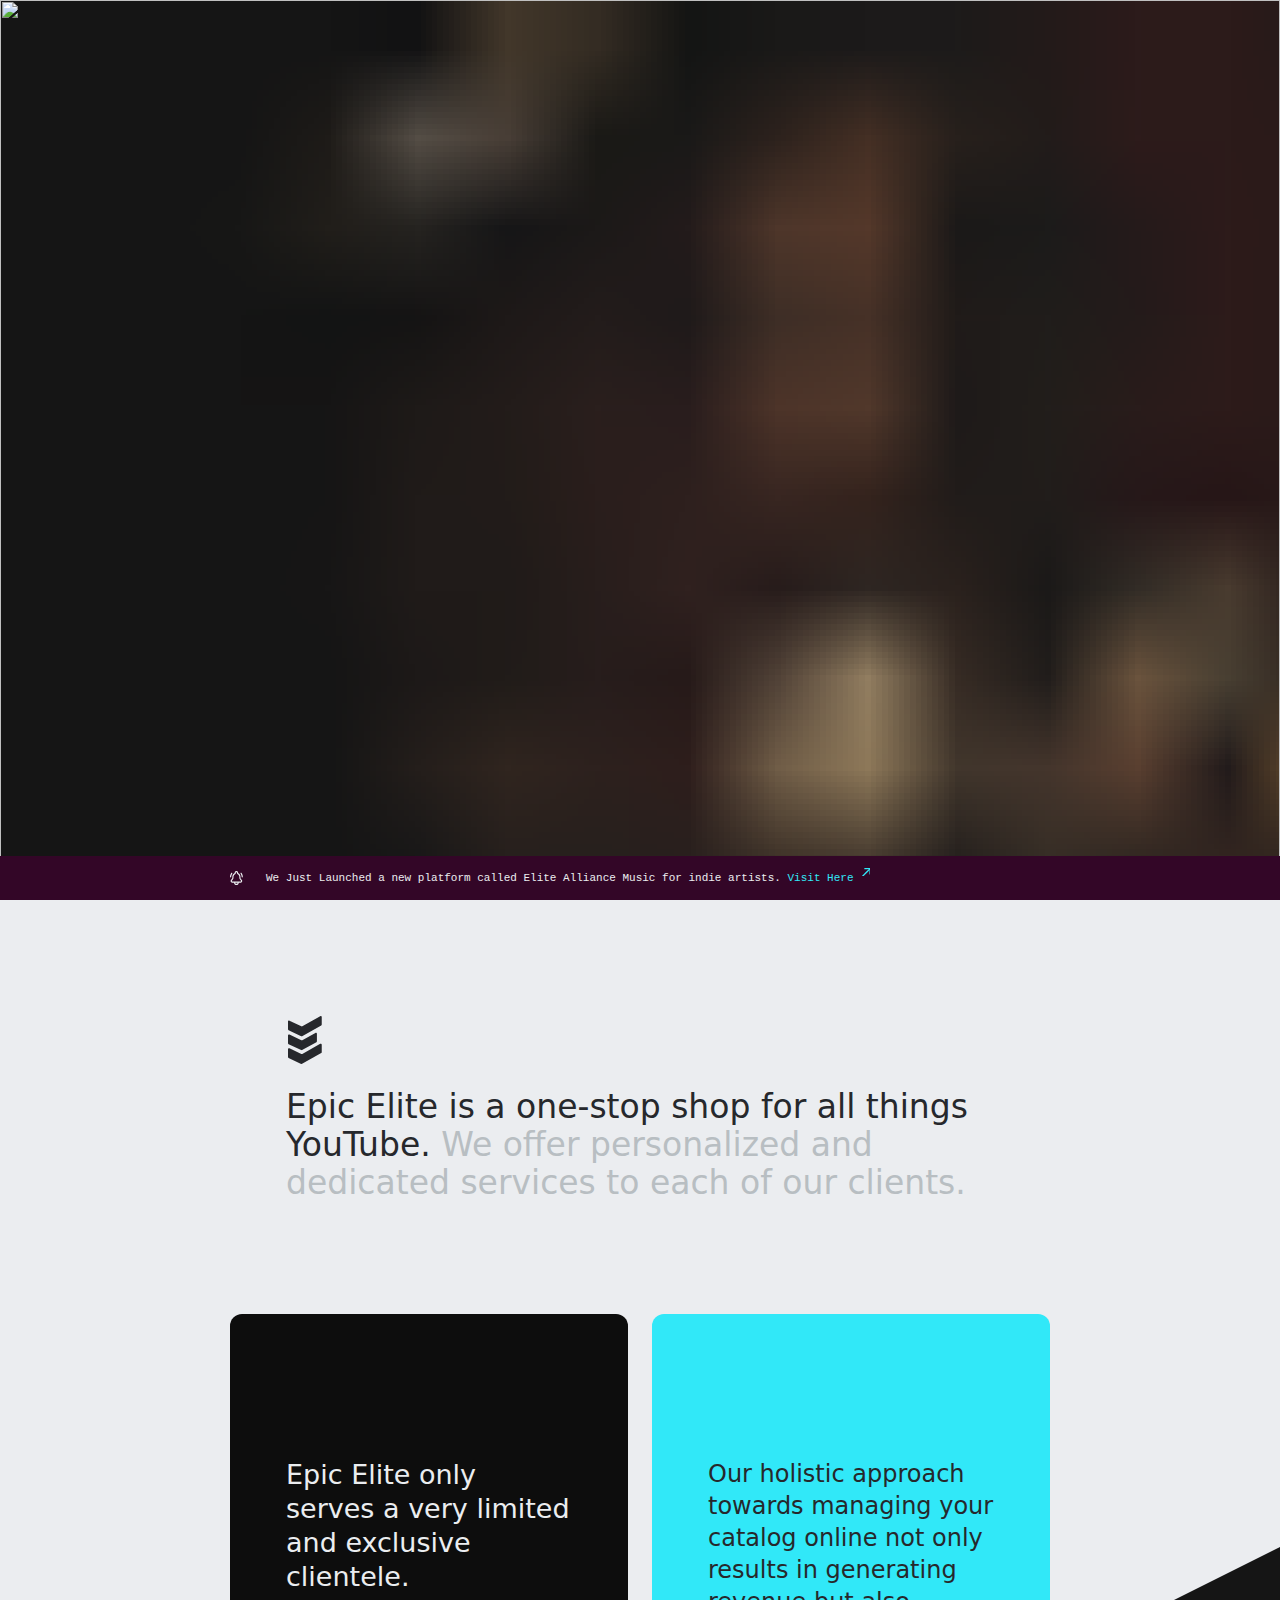
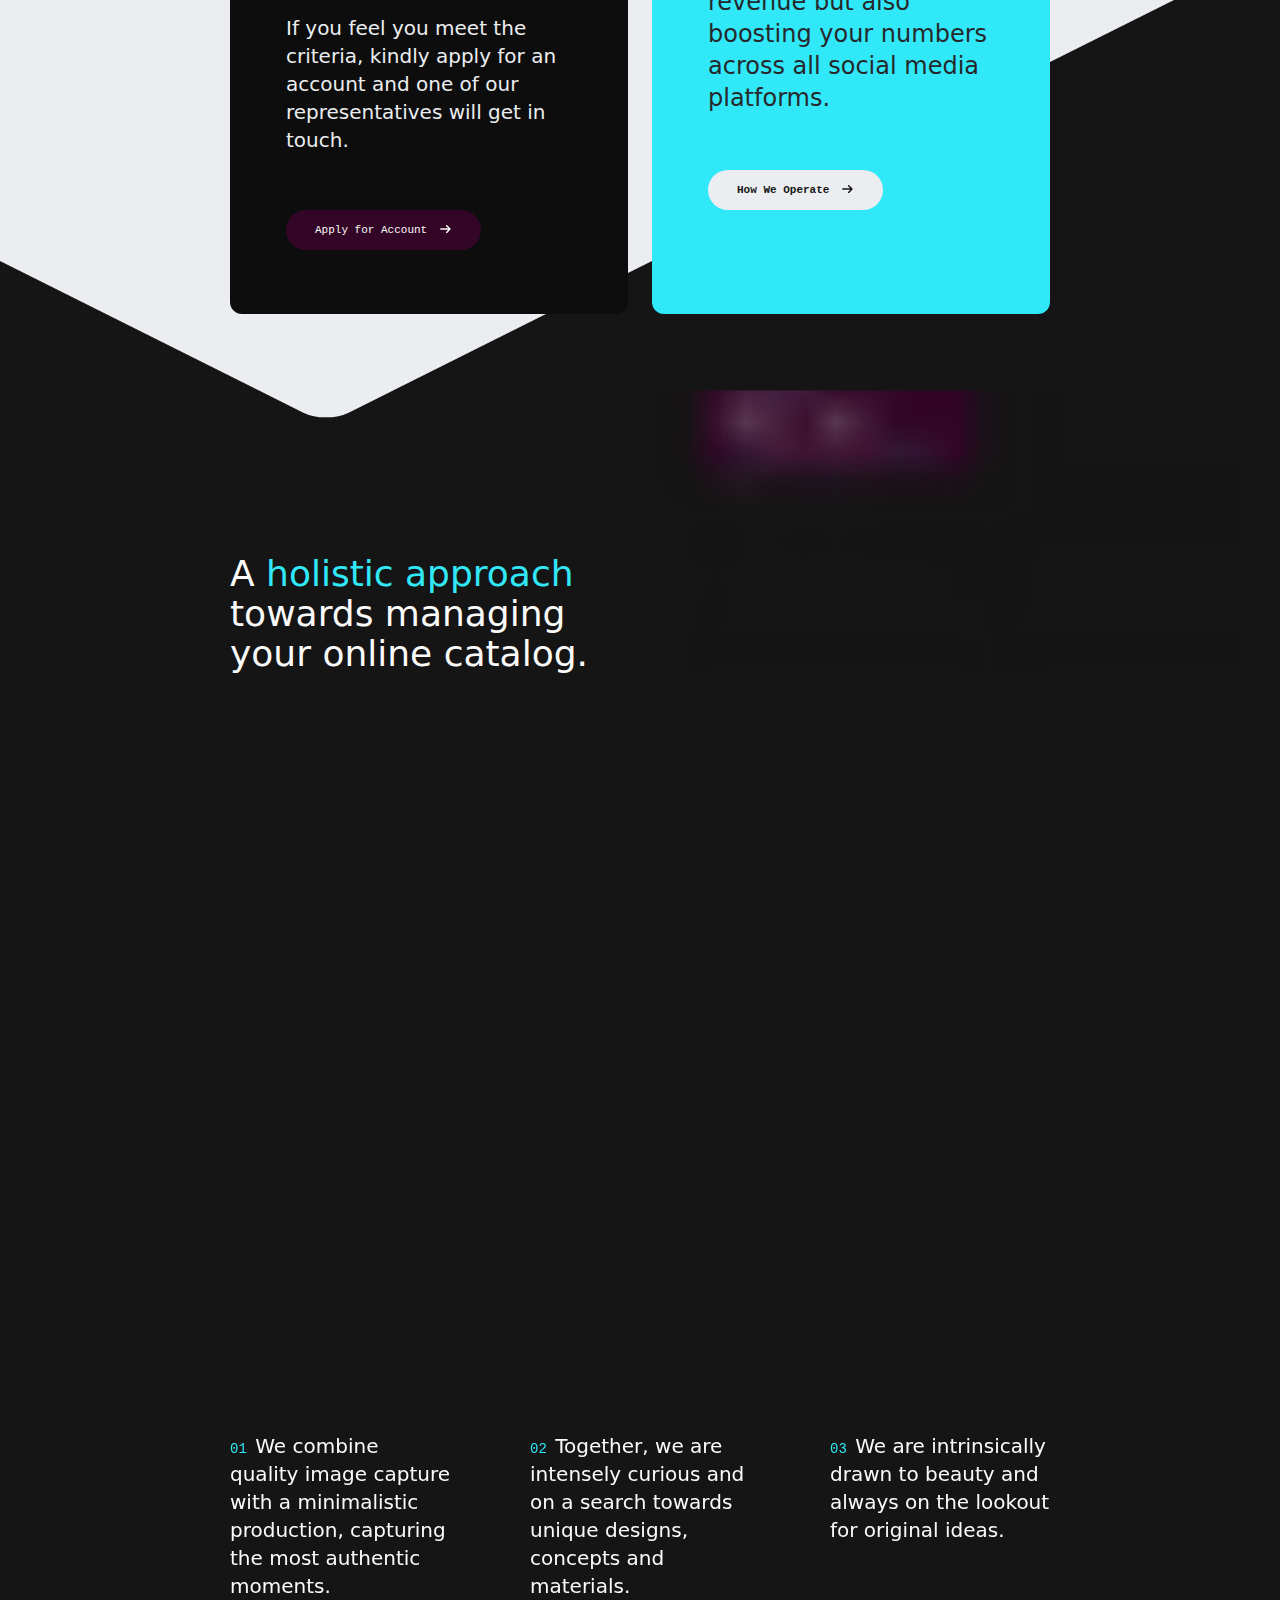
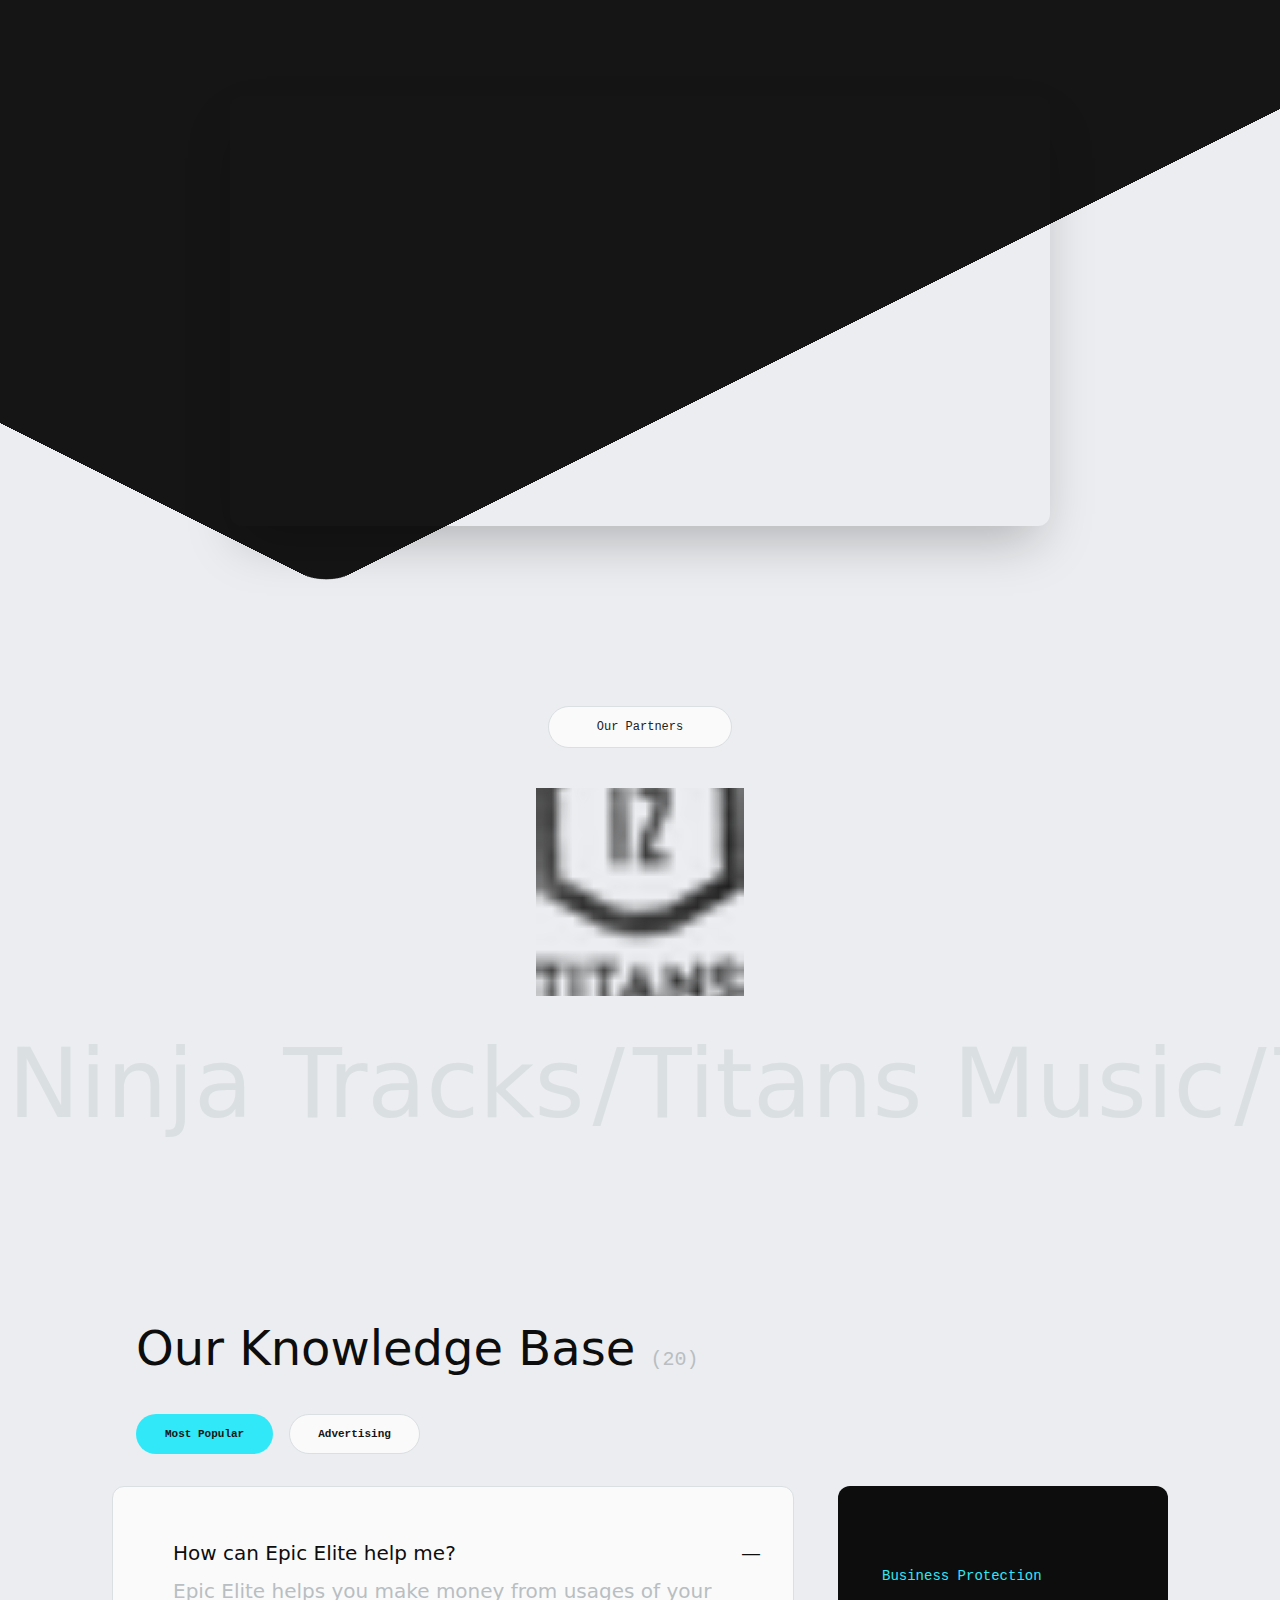
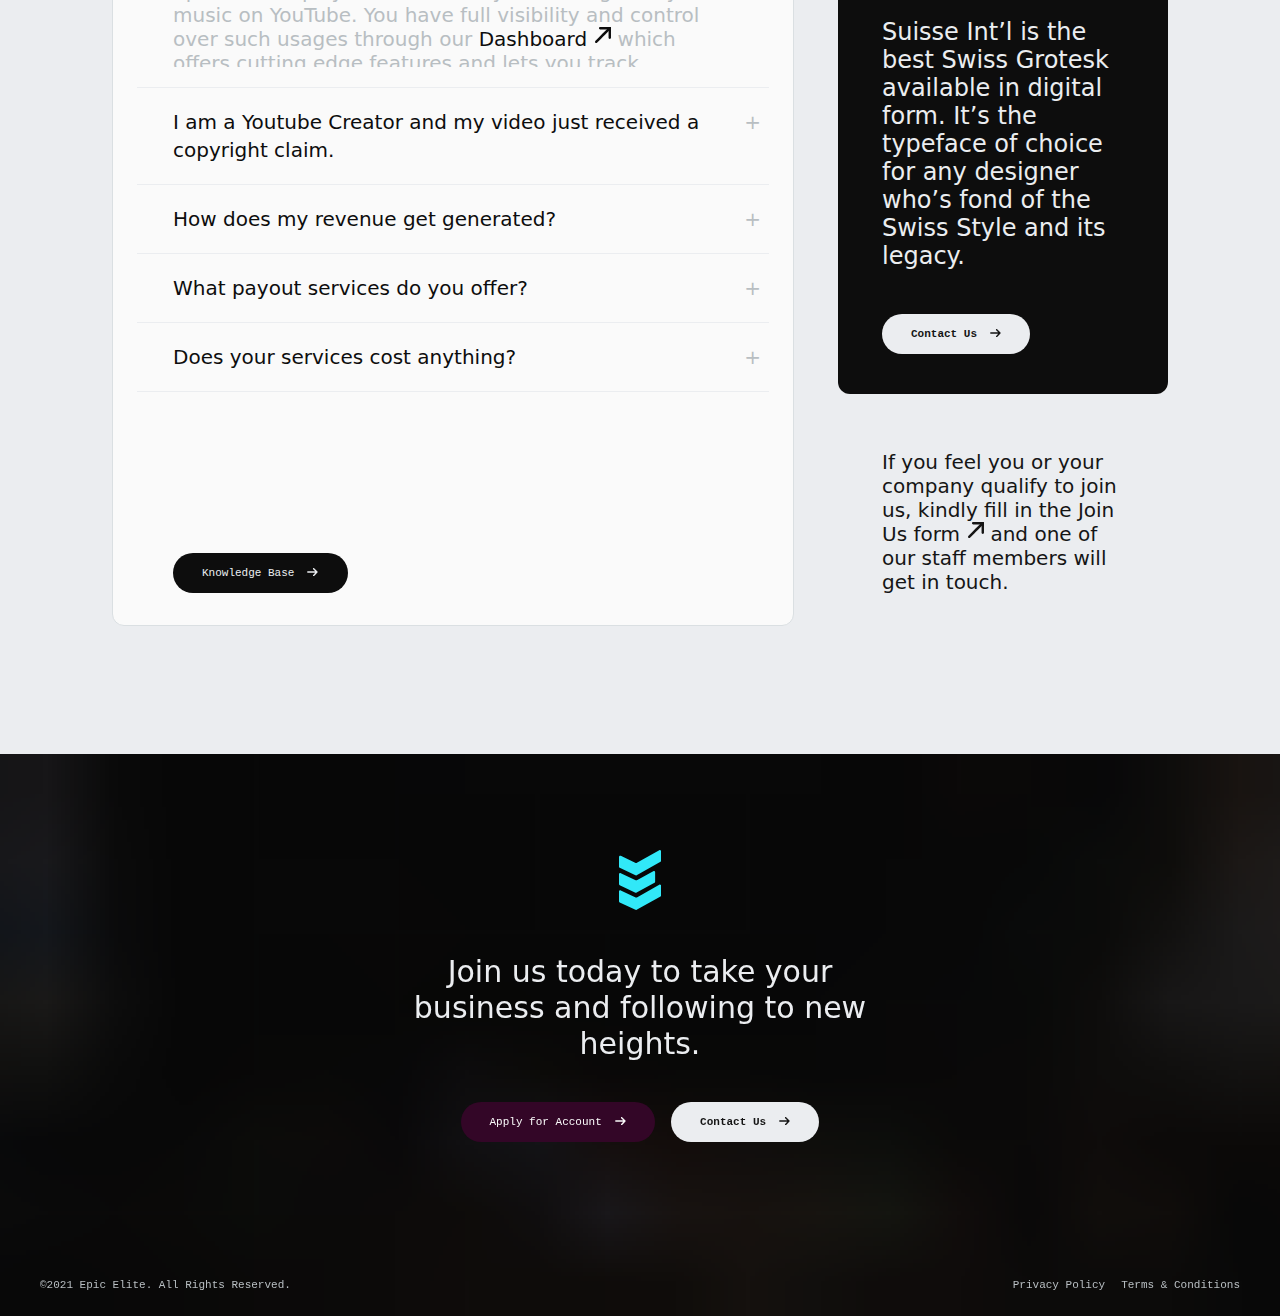
